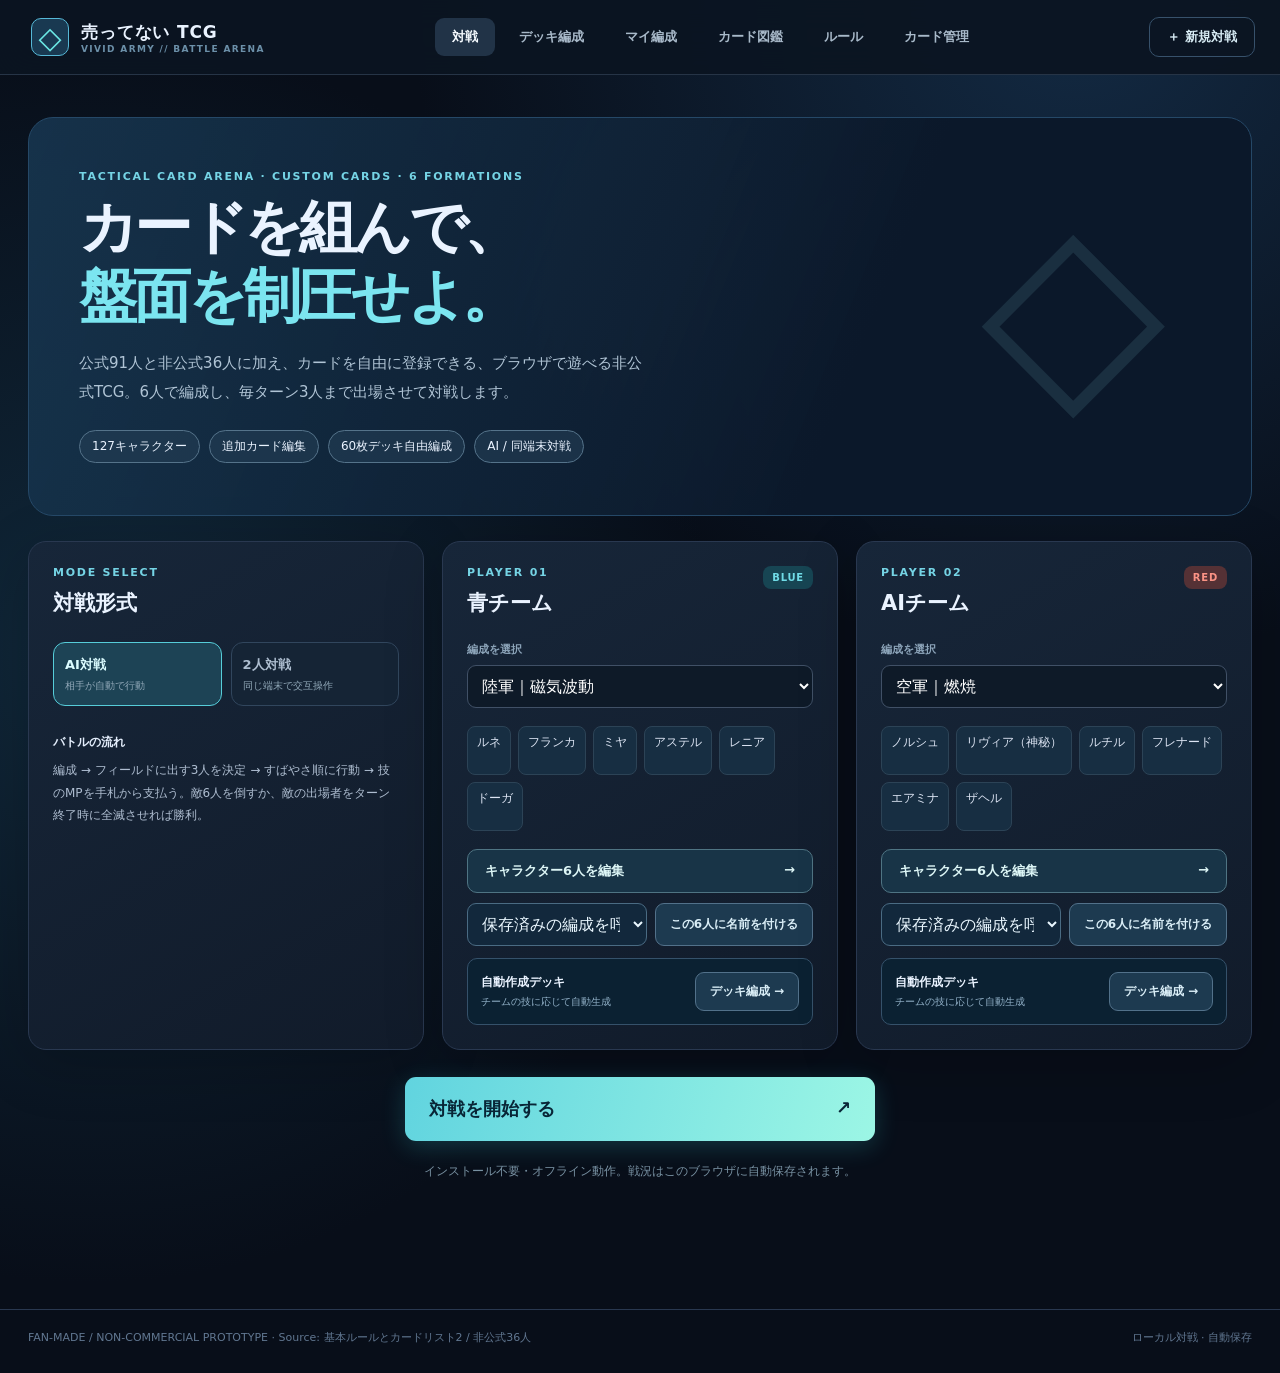
==== index.html @ 78953a60 "Add files via upload" ====
<!doctype html><html lang="ja"><head><meta charset="utf-8"><meta name="viewport" content="width=device-width, initial-scale=1, viewport-fit=cover"><meta name="theme-color" content="#080e19"><title>売ってないTCG｜公式カード新版対応・対戦アリーナ</title><meta name="description" content="公式91人と非公式36人を収録した、AI対戦・同端末2人対戦対応の非公式TCGブラウザゲーム。"><style>:root{--bg:#080e19;--panel:#121d2d;--panel2:#162338;--line:#293850;--ink:#eaf3ff;--muted:#8ea0b9;--blue:#6cdbea;--red:#fa987e;--gold:#f2d287;--shadow:0 14px 60px #0003;--rad:18px}*{box-sizing:border-box}html{font-family:"Hiragino Kaku Gothic ProN","Yu Gothic","Noto Sans JP",system-ui,sans-serif;background:var(--bg);color:var(--ink);-webkit-font-smoothing:antialiased}body{margin:0;min-height:100vh;background:radial-gradient(circle at 84% 0%,#132a43 0%,transparent 38%),radial-gradient(circle at 7% 48%,#10283a 0%,transparent 45%),var(--bg)}button,select,input{font:inherit}button{cursor:pointer}button:disabled{cursor:not-allowed;opacity:.45}a{color:inherit}.site-header{position:sticky;top:0;z-index:10;background:#0b1522ee;backdrop-filter:blur(16px);border-bottom:1px solid #263446}.head-inner{max-width:1320px;margin:auto;height:74px;padding:0 25px;display:flex;align-items:center;justify-content:space-between;gap:20px}.brand{display:flex;align-items:center;gap:12px;background:none;border:0;color:var(--ink);text-align:left}.logo-mark{display:grid;place-items:center;width:38px;height:38px;border:1px solid #56b8d7;border-radius:10px;background:#193951;font-size:30px;color:#6be8e4}.brand b{display:block;letter-spacing:.05em;font-size:17px}.brand small{display:block;color:#6c90a9;font-size:9px;letter-spacing:.15em;font-weight:700}.head-inner nav{display:flex;align-items:center;gap:7px}.head-inner nav button{border:0;color:#a8b9c9;background:transparent;padding:10px 17px;border-radius:9px;font-size:13px;font-weight:700;white-space:nowrap}.head-inner nav button.active,.head-inner nav button:hover{background:#213347;color:#f6fbff}.header-reset{background:transparent;border:1px solid #37516b;border-radius:10px;padding:10px 17px;color:#d7ebf4;font-size:13px;font-weight:700;white-space:nowrap}.main-content{max-width:1290px;margin:auto;padding:42px 28px 90px;min-height:calc(100vh - 150px)}.site-footer{max-width:1290px;padding:20px 28px 28px;margin:auto;border-top:1px solid var(--line);display:flex;justify-content:space-between;color:#617791;font-size:11px;gap:12px}.eyebrow{font-size:11px;letter-spacing:.16em;text-transform:uppercase;font-weight:900;color:#75d4e5;margin:0 0 10px}.hero-banner{padding:52px 50px;border:1px solid #254867;border-radius:25px;background:linear-gradient(112deg,#183954cf,#0b182a 67%),radial-gradient(circle at 70% 60%,#446983 0%,transparent 50%);overflow:hidden;position:relative}.hero-banner::after{content:'◇';position:absolute;right:7%;top:12%;color:#9ceef51c;font-size:240px;pointer-events:none}.hero-banner h1{font-size:clamp(32px,4.5vw,62px);letter-spacing:-.065em;line-height:1.2;margin:0 0 18px;font-weight:900}.hero-banner h1 span{color:#7be5f0}.hero-banner>p:not(.eyebrow){font-size:15px;max-width:570px;line-height:1.9;color:#b0c4d5}.banner-pills{display:flex;gap:9px;flex-wrap:wrap;margin-top:24px}.banner-pills span{font-size:12px;border:1px solid #55738a;background:#243f5599;padding:7px 12px;border-radius:99px}.setup-grid{display:grid;grid-template-columns:repeat(3,minmax(0,1fr));gap:18px;margin:25px 0}.panel{padding:24px;border:1px solid var(--line);border-radius:var(--rad);background:linear-gradient(150deg,#172639,#111b2a);box-shadow:var(--shadow)}.section-top,.boxheading,.modal-title{display:flex;align-items:start;justify-content:space-between;gap:13px}.section-top h2,.modal-title h2{font-size:21px;line-height:1.35;margin:0 0 24px}.mode-tabs{display:grid;grid-template-columns:1fr 1fr;gap:9px}.mode-tabs button{background:#152435;border:1px solid #31465d;padding:13px 11px;border-radius:12px;text-align:left;color:#aebed0}.mode-tabs button.on{border:1px solid #56cdd9;color:#dbfcff;background:#1d4355}.mode-tabs b,.mode-tabs small{display:block}.mode-tabs b{font-size:13px}.mode-tabs small{font-size:10px;color:#91a8b8;margin-top:5px;line-height:1.35}.rules-mini{font-size:12px;line-height:1.9;margin-top:25px;color:#aebdd0}.rules-mini b{color:#e3edfb}.rules-mini p{margin:5px 0 0}.side-chip{padding:6px 9px;border-radius:8px;font-size:10px;font-weight:900;letter-spacing:.08em}.side-chip.blue{background:#174553;color:#70dce7}.side-chip.red{background:#553135;color:#fb9385}.field-label{font-size:11px;font-weight:700;color:#8da5ba;display:block;margin:0 0 8px}.roster-config select{width:100%;background:#0e1a28;color:#fff;border:1px solid #405066;border-radius:9px;padding:10px}.roster-preview{display:flex;flex-wrap:wrap;gap:7px;min-height:105px;margin:18px 0}.roster-mini{font-size:12px;padding:7px 9px;border:1px solid #2c4356;border-radius:8px;background:#172e42;color:#dce4f3;cursor:pointer}.roster-mini:hover{border-color:#69d8e5}.line-btn{border:1px solid #4f7483;color:#ddf6f6;background:#183447;padding:12px 17px;border-radius:10px;display:flex;justify-content:space-between;gap:10px;width:100%;font-size:13px;font-weight:800}.line-btn:hover{background:#26516b}.start-area{display:flex;flex-direction:column;align-items:center;gap:10px;margin:27px 0}.start-area p{font-size:12px;color:#7891a2}.primary-btn{border:none;background:linear-gradient(105deg,#61d4df,#9cf6e5);color:#082536;padding:13px 23px;border-radius:11px;font-weight:900;box-shadow:0 6px 24px #37d9df33}.primary-btn:hover{filter:brightness(1.07)}.primary-btn.big{width:min(470px,100%);font-size:18px;padding:20px 24px;display:flex;justify-content:space-between}.pagehead{margin:0 0 28px}.pagehead h1{font-size:39px;margin:4px 0 10px}.pagehead h1 span{color:var(--blue)}.pagehead>p:not(.eyebrow){color:#9bb4c9;line-height:1.85}.catalog-grid{display:grid;grid-template-columns:repeat(6,minmax(0,1fr));gap:15px}.catalog-card{min-width:0;text-align:left;color:var(--ink);border:1px solid #2e4860;background:linear-gradient(140deg,#1b3248,#101c2a);border-radius:15px;padding:13px;transition:transform .15s,border-color .15s}.catalog-card:hover{border-color:#69d8e5;transform:translateY(-3px)}.catalog-top{display:flex;justify-content:space-between;gap:4px;font-size:9px;letter-spacing:.05em;color:#8daec4}.catalog-top span:last-child{color:#6de3ee}.catalog-avatar{height:80px;display:grid;place-items:center;color:#97ebee;font-size:34px;font-weight:900;background:radial-gradient(ellipse,#295b71 0%,#162b43 56%,transparent 75%)}.catalog-card>b,.catalog-card>small{display:block;white-space:nowrap;overflow:hidden;text-overflow:ellipsis}.catalog-card>b{font-size:16px;margin-bottom:4px}.catalog-card>small{font-size:10px;color:#8ab0c7;min-height:18px}.catalog-stats{display:flex;gap:4px;flex-wrap:wrap;color:#aab6cb;font-size:10px;margin-top:14px}.catalog-stats span{padding:4px;background:#23364a;border-radius:5px}.catalog-footer{border-top:1px solid #32455d;margin-top:12px;padding-top:10px;display:flex;justify-content:space-between;font-size:10px;color:#a9d8e6}.rules-grid{display:grid;grid-template-columns:repeat(2,minmax(0,1fr));gap:16px}.rules-grid article h2{font-size:16px;margin:0 0 11px}.rules-grid article p{font-size:13px;color:#aebfd0;line-height:1.9;margin:0}.battle-topbar{display:flex;justify-content:space-between;align-items:center;margin:0 0 19px}.battle-topbar h2{font-size:26px;margin:0}.turnbadge{padding:8px 14px;border:1px solid #508595;border-radius:999px;color:#b9e5ef;font-size:12px;font-weight:800}.notice{padding:15px 20px;background:#122c40;border-left:3px solid #68d8de;border-radius:8px;margin-bottom:18px;font-size:13px}.notice p{line-height:1.7;color:#a8c4d4;margin:3px 0}.selection-grid{display:grid;grid-template-columns:repeat(3,minmax(0,1fr));gap:15px}.pick-wrap{min-width:0}.pick-wrap .unit{min-height:270px}.pick-button{border:1px solid #395975;background:#152e42;color:#bedae8;width:100%;padding:13px;border-radius:0 0 12px 12px;font-weight:900;margin-top:-11px;position:relative}.pick-button.selected{background:#177587;color:white}.select-actions{display:flex;justify-content:space-between;align-items:center;margin-top:20px;background:#122338;padding:17px;border-radius:13px}.select-actions>span{font-size:14px;color:#b4cfdb}.board-area{background:radial-gradient(circle at 50% 50%,#20344c,#101a29 72%);border:1px solid #36526c;border-radius:19px;padding:19px 24px;margin-top:15px;box-shadow:inset 0 0 130px #0a19383b}.board-heading{display:flex;justify-content:space-between;align-items:center;padding:1px 0 13px;color:#97b7ca}.board-heading h3{margin:0;font-size:17px}.board-heading small{font-size:10px;letter-spacing:.1em}.board-heading>span{font-size:11px;display:flex;gap:9px;flex-wrap:wrap}.board-heading.enemy h3{color:var(--red)}.board-heading.friendly h3{color:var(--blue)}.battle-row{display:grid;grid-template-columns:repeat(3,minmax(0,1fr));gap:13px;min-height:242px}.unit{background:linear-gradient(152deg,#1b3046,#112034);border:1px solid #34506a;border-radius:13px;padding:10px 13px;position:relative;min-width:0;display:flex;flex-direction:column;align-items:center;min-height:238px;box-shadow:0 6px 22px #0002}.enemy-row .unit{background:linear-gradient(152deg,#3a2b36,#172236);border-color:#6c4650}.unit.selectable{border-color:#a5f8e9;box-shadow:0 0 0 2px #76eade44,0 0 32px #6bd7cc3c;cursor:pointer}.unit.selectable:hover{background:linear-gradient(152deg,#24576c,#142d42)}.unit.is-active{outline:2px solid #d8be7b;outline-offset:0}.unit.is-picked{border-color:#6de1e7}.unit.dead{opacity:.32}.unit-head{display:flex;justify-content:space-between;align-items:center;width:100%}.unit-no{font-size:9px;color:#779cb8;font-weight:900}.tiny-icon{background:none;color:#8aaabf;border:0;font-size:16px;font-weight:800;padding:2px}.unit-portrait{width:56px;height:56px;display:grid;place-items:center;border-radius:50%;margin:3px 0 5px;background:#25495d;border:2px solid #39708a;box-shadow:0 0 24px #5dcef622;font-size:19px;font-weight:900;color:#c0f1eb;letter-spacing:-.06em}.enemy-row .unit-portrait{background:#62404f;border-color:#8b616c;color:#f3c7b8}.unit-name{font-size:17px;letter-spacing:-.04em}.unit-role{font-size:10px;color:#88a6bc;white-space:nowrap;overflow:hidden;text-overflow:ellipsis;max-width:95%}.hp-label{width:100%;display:flex;align-items:end;justify-content:space-between;margin:9px 0 3px}.hp-label small{font-size:10px;color:#86d8bd;font-weight:700}.hp-label b{font-size:15px}.hp-label em{font-weight:400;font-size:10px;color:#7899aa;font-style:normal}.hp-track{width:100%;height:6px;border-radius:5px;background:#223a43;overflow:hidden}.hp-fill{height:100%;background:linear-gradient(90deg,#57ae99,#9beaaf);border-radius:6px}.stats{display:flex;gap:9px;justify-content:center;flex-wrap:wrap;margin:9px 0 2px}.stats span{font-size:10px;color:#8fa9bd}.stats span:first-child{display:none}.stats b{color:#d2e6f1;font-size:11px}.badges{min-height:22px;display:flex;gap:3px;flex-wrap:wrap;justify-content:center;margin-top:4px}.mini-tag{padding:3px 5px;font-size:10px;border-radius:5px;background:#2f4056;color:#d5e1ee}.mini-tag.armorLight{background:#204c61;color:#93dbf5}.mini-tag.armorHeavy{background:#4a466d;color:#c0b8f9}.mini-tag.mark{background:#215850;color:#8be5db}.mini-tag.fire{background:#704037;color:#ffc2ae}.mini-tag.poison{background:#4e4563;color:#d9c7fc}.mini-tag.sleep{background:#2b436a}.mini-tag.status{background:#5a3c48}.target-overlay,.picked-indicator{position:absolute;left:10%;right:10%;bottom:-9px;background:#62dcd2;color:#093339;padding:7px 3px;border-radius:7px;font-size:11px;font-weight:900;text-align:center;z-index:1;box-shadow:0 2px 11px #0006}.picked-indicator{background:#1c8a9e;color:white}.empty-slot{border:1px dashed #385168;border-radius:12px;display:grid;place-items:center;color:#536e82;font-size:10px;letter-spacing:.1em}.middle-strip{height:67px;display:flex;justify-content:space-between;align-items:center;color:#81b7c6;letter-spacing:.12em;font-size:10px;padding:8px 9px}.board-heading.friendly{padding:13px 0 0}.underboard{display:grid;grid-template-columns:1fr 2fr;gap:17px;margin-top:17px}.bench-box,.action-box,.hand-panel,.log-panel{background:linear-gradient(160deg,#142337,#0e1928);border:1px solid #30445a;border-radius:15px;padding:18px}.boxheading{margin:0 0 14px;align-items:center}.boxheading h3{margin:0;font-size:15px}.boxheading span{font-size:11px;color:#7698af}.bench-list{display:flex;gap:8px;flex-wrap:wrap;min-height:100px;align-content:start}.bench-list>span{padding:9px 10px;border:1px solid #39556f;border-radius:8px;background:#1b344a;font-size:12px;cursor:pointer}.bench-list>span small{display:block;color:#94bbcb;margin-top:5px}.bench-list em{color:#627e91;font-size:13px}.boxheading.grave{border-top:1px solid #345069;margin-top:14px;padding-top:11px}.action-row{display:grid;grid-template-columns:repeat(3,minmax(0,1fr));gap:10px}.attack-btn,.skill-btn{padding:15px 8px;text-align:left;min-height:74px;color:#d5e8f0;border-radius:11px;border:1px solid #496a7b;background:#213a50}.attack-btn:hover,.skill-btn:not(:disabled):hover{border-color:#87e0ee;background:#245069}.attack-btn{background:#1c655e;border-color:#3ba596}.attack-btn b,.skill-btn b{display:block;font-size:13px;line-height:1.5}.attack-btn small,.skill-btn small{display:block;font-size:10px;margin-top:6px;color:#a3bcc8;line-height:1.5}.choose-target{padding:11px 14px;background:#175366;border-radius:9px;margin-bottom:10px;font-size:12px;line-height:1.7}.choose-target button{margin-left:8px;background:#143047;border:1px solid #638fa0;border-radius:6px;color:#effcff;padding:4px 9px}.hand-panel{margin-top:17px}.hand-list{display:flex;gap:9px;overflow-x:auto;padding:5px 0 12px}.hand-card{width:123px;min-width:123px;min-height:127px;padding:12px;border:1px solid #4c637d;border-radius:12px;text-align:left;color:#eef7ff;background:#213951;display:flex;flex-direction:column;align-items:start}.hand-card span{font-size:10px;color:#a6bed4}.hand-card b{font-size:16px;margin:12px 0 9px}.hand-card small{font-size:10px;color:#b5c6d3;line-height:1.45}.hand-card.support-card{background:#453c33;border-color:#79694d}.hand-card.support-card:hover{border-color:#ffe1a1}.hand-footnote{color:#7793a5;font-size:11px;margin:10px 0 0}.log-panel{margin-top:17px}.log-list{max-height:300px;overflow:auto;scrollbar-color:#31556c transparent}.log-list p{margin:0;font-size:11px;line-height:1.9;padding:5px 3px;border-bottom:1px solid #29394b;color:#b5c5d3}.veil{position:fixed;inset:0;z-index:20;background:#050d19dd;backdrop-filter:blur(9px);display:flex;align-items:center;justify-content:center;padding:18px}.veil.high{z-index:30}.modal{width:min(560px,100%);max-height:min(90vh,900px);overflow:auto;background:#15263a;border:1px solid #548393;border-radius:18px;padding:25px;box-shadow:0 30px 100px #0009}.close-btn{font-size:28px;border:0;color:#d5eaf3;background:transparent;padding:0 5px}.modal-title h2{margin:0 0 10px}.roster-editor{width:min(900px,100%)}.muted{color:#97aebf;font-size:12px}.roster-filters{display:flex;gap:12px;margin:17px 0}.roster-filters input,.roster-filters select{width:50%;background:#0f1a27;color:#eaf3ff;border:1px solid #3a526b;border-radius:9px;padding:10px}.roster-grid{display:grid;grid-template-columns:repeat(4,minmax(0,1fr));gap:9px;max-height:50vh;overflow:auto;margin:17px 0 23px}.roster-card{position:relative;display:flex;flex-direction:column;align-items:start;text-align:left;min-width:0;padding:13px 10px;border:1px solid #39516d;border-radius:10px;background:#1b3148;color:#e6f4fa}.roster-card.checked{border-color:#6be5da;background:#215067}.roster-card b{font-size:13px;margin:7px 0 4px}.roster-card small{font-size:10px;color:#92b2c3;white-space:nowrap;overflow:hidden;text-overflow:ellipsis;max-width:95%}.roster-id{font-size:10px;color:#95b7d2}.roster-check{position:absolute;top:8px;right:9px;color:#8ce8e2;font-size:19px}.hero-detail .detail-archetype{color:#86c6d8;font-size:12px}.hero-detail>p:not(.eyebrow){font-size:13px;line-height:1.9;color:#c4d1df}.detail-stats{display:grid;grid-template-columns:repeat(4,minmax(0,1fr));gap:8px;margin:18px 0}.detail-stats span{padding:10px;background:#233b51;border-radius:9px;display:flex;flex-direction:column;text-align:center}.detail-stats small{font-size:10px;color:#94bdd1}.detail-stats b{font-size:21px}.detail-section{border-top:1px solid #39546c;padding:17px 0}.detail-section h3{font-size:14px;margin:0 0 10px;line-height:1.5}.detail-section h3 span{float:right;font-size:11px;color:#a3dde0}.detail-section p{font-size:12px;line-height:1.85;color:#bbcad9;margin:0}.defense-dialog{text-align:center}.defense-dialog p:not(.eyebrow){color:#a6bbc9}.armor-options{display:grid;grid-template-columns:1fr 1fr;gap:12px;margin-top:25px}.armor-options button{background:#203c55;border:1px solid #6593af;color:#ebf8ff;padding:17px;border-radius:12px;text-align:left}.armor-options button:nth-child(2){background:#343451;border-color:#7d7fbc}.armor-options b,.armor-options span,.armor-options small{display:block}.armor-options span{font-size:19px;margin:8px 0}.armor-options small{font-size:11px;color:#a8bed1}.handoff-modal{text-align:center;max-width:440px}.handoff-icon{font-size:60px;color:#88dfe5}.handoff-modal p:not(.eyebrow){color:#9eb8c9;line-height:1.8;font-size:13px}.victory{padding:65px 30px;text-align:center;border:1px solid #375b6c;border-radius:19px;background:radial-gradient(circle at 50% 0%,#1e5560,#112439 56%,#101c2b);margin-bottom:20px}.victory-icon{font-size:76px;color:#77eff0}.victory h1{font-size:42px;margin:5px 0}.victory>p:not(.eyebrow){color:#9dbece}.victory-actions{display:flex;justify-content:center;gap:11px;align-items:center;margin:27px 0}.victory-actions .line-btn{width:auto}.victory-grid{display:flex;justify-content:center;gap:26px;font-size:12px}.victory-grid div{display:flex;flex-direction:column;gap:6px;color:#a9c1d3}.victory-grid b{color:#e5f3fe}.no-units{display:grid;place-items:center;color:#6e8ba1;padding:25px;grid-column:1/-1}.site-header button:focus-visible,.main-content button:focus-visible{outline:3px solid #f7df8e;outline-offset:2px}@media(max-width:1050px){.setup-grid{grid-template-columns:1fr 1fr}.setup-grid>.panel:first-child{grid-column:1/-1}.catalog-grid{grid-template-columns:repeat(4,minmax(0,1fr))}.underboard{grid-template-columns:1fr 1.5fr}.main-content{padding-inline:20px}}@media(max-width:700px){.head-inner{height:65px;padding:0 12px;gap:8px}.brand{gap:7px}.logo-mark{width:29px;height:29px;font-size:21px}.brand b{font-size:12px}.brand small{font-size:7px}.head-inner nav{gap:0}.head-inner nav button{padding:8px 7px;font-size:11px}.header-reset{display:none}.main-content{padding:20px 10px 60px}.site-footer{padding-inline:12px}.hero-banner{padding:30px 23px}.hero-banner::after{right:-10%;font-size:140px}.setup-grid{grid-template-columns:1fr;gap:12px}.setup-grid>.panel:first-child{grid-column:auto}.panel{padding:19px}.catalog-grid{grid-template-columns:repeat(2,minmax(0,1fr));gap:9px}.catalog-avatar{height:65px}.rules-grid{grid-template-columns:1fr}.battle-topbar h2{font-size:18px}.turnbadge{font-size:10px}.board-area{padding:10px 6px;border-radius:13px}.battle-row{gap:5px;min-height:210px}.unit{padding:6px;min-height:205px;border-radius:9px}.unit-portrait{width:38px;height:38px;font-size:13px;margin:3px 0 5px}.unit-name{font-size:12px}.unit-role{font-size:8px;max-width:100%}.hp-label{margin-top:8px}.hp-label b{font-size:11px}.hp-label em{font-size:8px}.stats{gap:5px}.stats span{font-size:9px}.stats b{font-size:9px}.badges{gap:2px}.mini-tag{font-size:8px;padding:3px}.target-overlay{font-size:8px}.middle-strip{height:54px;font-size:8px}.board-heading h3{font-size:13px}.board-heading>span{font-size:9px}.underboard{grid-template-columns:1fr;gap:11px}.action-row{gap:5px}.attack-btn,.skill-btn{min-height:87px;padding:9px 7px}.skill-btn b,.attack-btn b{font-size:11px}.skill-btn small,.attack-btn small{font-size:9px}.hand-card{min-width:104px;width:104px;min-height:118px;padding:10px}.hand-card b{font-size:13px}.selection-grid{grid-template-columns:repeat(2,minmax(0,1fr));gap:12px}.select-actions{gap:10px}.select-actions .primary-btn{font-size:12px}.roster-grid{grid-template-columns:repeat(2,minmax(0,1fr))}.roster-filters{flex-direction:column}.roster-filters input,.roster-filters select{width:100%}.modal{padding:20px}.victory h1{font-size:28px}.victory-actions{flex-direction:column}.victory-actions .line-btn{width:100%}}

.pass-line{display:flex;justify-content:flex-end;margin-top:12px}.pass-line button{border:1px solid #364c60;border-radius:7px;background:#132638;color:#a5bcca;padding:8px 12px;font-size:11px}.pass-line button:hover{background:#284157;color:#e6f5fb}
/* Card manager */
.manager-tabs{display:flex;gap:9px;flex-wrap:wrap;margin:0 0 18px}.manager-tabs button{border:1px solid #35526b;color:#b2c9d8;background:#17283b;padding:12px 17px;border-radius:10px;font-size:13px;font-weight:800}.manager-tabs button.on{border-color:#5ed7db;background:#184b5e;color:#e8fdfb}.manager-tools,.manager-actions{display:flex;align-items:center;gap:10px;flex-wrap:wrap;margin:16px 0}.manager-tools>input{flex:1;min-width:180px}.manager-list{display:grid;gap:9px}.manager-entry{display:flex;justify-content:space-between;align-items:center;gap:12px;border:1px solid #2d4860;border-radius:11px;padding:13px 15px;background:#112235}.manager-entry>div:first-child{display:flex;flex-direction:column;gap:5px}.manager-entry b{font-size:16px}.manager-entry small{color:#83b3ca}.manager-entry span{font-size:11px;color:#98b3c7}.manager-entry em{color:#e3ce9b;font-style:normal}.manager-entry-actions{display:flex;gap:9px}.manager-entry-actions button,.small-outline,.file-button{background:#1d3a50;color:#d9edf6;border:1px solid #52718a;border-radius:9px;padding:10px 14px;font-size:12px;font-weight:700;cursor:pointer}.manager-entry-actions .danger-button{border-color:#704950;color:#f3acaf;background:#462a33}.manager-warning{border-left:3px solid #d5af65;padding:14px 16px;font-size:12px;line-height:1.75;color:#e3d3ad;background:#463b2c56;border-radius:7px}.import-summary{margin:20px 0 31px;display:flex;gap:12px;flex-wrap:wrap;align-items:center;padding:21px;border-radius:12px;background:#172e42;border:1px solid #3e6880}.import-summary strong{font-size:21px}.import-summary span{font-size:12px;color:#a9bed3;flex:1;min-width:155px}.import-summary button{white-space:nowrap}.manager-tools input,.manage-form input,.manage-form textarea,.manage-form select,.paste-area,.manual-modal input,.manual-modal select{display:block;width:100%;background:#0a1c2e;border:1px solid #426079;color:#f0f8ff;padding:11px 12px;border-radius:9px;outline-offset:1px}.manage-form label,.manual-modal label{display:block;font-size:12px;color:#b3cadd;font-weight:700;line-height:1.55;margin:12px 0}.manage-form label input,.manage-form label select,.manage-form label textarea,.manual-modal label input,.manual-modal label select{margin-top:7px;font-size:14px}.manage-cols{display:grid;grid-template-columns:repeat(2,minmax(0,1fr));gap:16px}.stat-edit-grid{display:grid;grid-template-columns:repeat(4,minmax(0,1fr));gap:13px;margin:12px 0}.manage-form .boxheading{margin-top:16px}.manage-form .boxheading h2{margin:0;font-size:21px}.manage-form .boxheading h3{margin:0}.skill-edit{padding:17px;margin:14px 0;border-radius:11px;background:#10273c;border:1px solid #395873}.skill-edit .boxheading{margin:0 0 5px}.skill-edit .boxheading strong{font-size:14px}.skill-edit textarea{resize:vertical}.special-checks{display:flex;gap:6px;flex-wrap:wrap;margin-top:7px}.special-checks .special-check{font-size:11px;display:flex;align-items:center;gap:4px;border-radius:7px;padding:5px 7px;margin:0;background:#18374e;border:1px solid #39566b}.special-check input{width:auto;margin:0}.paste-area{font-size:13px;line-height:1.7;min-height:200px;resize:vertical}.file-button input{display:none}.manual-modal{width:min(720px,100%)}.manual-desc{background:#122f44;border:1px solid #41657a;border-radius:10px;padding:14px;font-size:13px;line-height:1.8;white-space:pre-wrap}.manual-action-grid{display:grid;grid-template-columns:repeat(4,minmax(0,1fr));gap:8px;margin:16px 0}.manual-action-grid button{padding:10px 6px}.manual-finish{width:100%}
@media(max-width:700px){.manager-tabs{gap:4px}.manager-tabs button{font-size:11px;padding:9px 8px}.manage-cols{grid-template-columns:1fr;gap:0}.stat-edit-grid{grid-template-columns:repeat(2,minmax(0,1fr))}.manager-entry{align-items:start;flex-direction:column}.manager-entry-actions{align-self:end}.manual-action-grid{grid-template-columns:repeat(3,minmax(0,1fr))}.head-inner nav button{font-size:10px;padding:7px 4px}.import-summary{flex-direction:column;align-items:stretch}}

/* 対戦中の新規対戦: デスクトップ・モバイル共通の固定操作エリア */
.new-battle-toolbar{position:sticky;top:74px;z-index:9;display:flex;align-items:center;justify-content:space-between;gap:12px;margin:-18px 0 22px;padding:11px 16px;border:1px solid #345b70;border-radius:12px;background:#132a3cf5;backdrop-filter:blur(14px);box-shadow:0 7px 25px #0005}
.new-battle-toolbar>span{color:#abc8d9;font-size:12px;font-weight:800;white-space:nowrap}
.new-battle-action{border:1px solid #5da9b6;border-radius:9px;background:#19475a;color:#e1fafe;font-weight:900;font-size:13px;padding:10px 16px;white-space:nowrap;min-height:42px}
.new-battle-action:hover{background:#286479;border-color:#93e0e7}
.new-battle-action:focus-visible{outline:3px solid #f7df8e;outline-offset:2px}
@media(max-width:700px){.new-battle-toolbar{top:65px;margin:-7px 0 17px;padding:8px 11px;border-radius:9px}.new-battle-toolbar>span{font-size:11px}.new-battle-action{font-size:12px;padding:9px 13px;min-height:40px}}

/* 60枚デッキビルダー */
.deck-toolbar{display:flex;justify-content:space-between;align-items:center;gap:16px;margin-bottom:16px;padding:17px 19px}
.deck-side-switch{display:flex;flex-wrap:wrap;gap:8px}
.deck-side-switch button{background:#14283e;border:1px solid #476075;color:#adc5d8;border-radius:10px;padding:12px 18px;min-width:135px;text-align:left;font-size:13px;font-weight:850;cursor:pointer}
.deck-side-switch button small{font-size:10px;display:block;margin-top:4px;color:#94aec2}
.deck-side-switch button.active{background:#19495a;border-color:#79dce0;color:#e9ffff}
.deck-head-actions,.deck-transfer-actions{display:flex;gap:9px;flex-wrap:wrap}
.deck-summary{display:grid;grid-template-columns:minmax(220px,1.4fr) repeat(3,minmax(130px,1fr));gap:12px;margin-bottom:12px}
.deck-summary>div{background:#14273c;border:1px solid #31485e;border-radius:14px;padding:19px 17px}
.deck-number span,.deck-summary-stat small{font-size:11px;color:#a5c1d2;display:block;margin-bottom:8px;font-weight:800}
.deck-number strong{font-size:39px;font-weight:950;letter-spacing:-1px}
.deck-number strong em{font-size:13px;letter-spacing:0;color:#9db3c5;font-style:normal;font-weight:700}
.deck-number.okay strong,.deck-valid strong{color:#75e7c5}
.deck-number.too-many strong,.deck-invalid strong{color:#ffada1}
.deck-progress{height:5px;background:#2c4257;border-radius:4px;margin-top:10px;overflow:hidden}
.deck-progress i{height:100%;display:block;background:#71d9c1;transition:width .14s}
.deck-number.too-many .deck-progress i{background:#f28c84}
.deck-summary-stat{display:flex;flex-direction:column;justify-content:center;gap:3px}
.deck-summary-stat b{font-size:24px}
.deck-summary-stat span{font-size:10px;color:#91a8bc}
.deck-valid,.deck-invalid,.deck-warning{padding:13px 16px;margin-bottom:12px;border-radius:10px;font-size:12px;line-height:1.7}
.deck-valid{border:1px solid #356956;color:#b9e6d5;background:#14382f}
.deck-invalid{border:1px solid #774b4c;color:#f9c2c0;background:#45292e}
.deck-warning{border:1px solid #745c37;color:#ebd2a6;background:#3f3628}
.deck-layout{display:grid;grid-template-columns:1fr 1fr;gap:15px;align-items:start}
.deck-main{display:grid;gap:15px}
.deck-section{padding:20px}
.deck-section .section-top{margin-bottom:15px}
.deck-section .section-top small{font-size:11px;color:#a4c0cf}
.deck-list{display:grid;gap:7px}
.deck-item{display:flex;align-items:center;justify-content:space-between;gap:10px;padding:11px 10px 11px 13px;background:#12283e;border:1px solid #304a64;border-radius:9px}
.deck-item-label{min-width:0;flex:1}
.deck-item-label b{font-size:13px;display:block;color:#e6f4ff}
.deck-item-label small{display:block;font-size:10px;line-height:1.45;color:#91b1c8;margin-top:4px}
.deck-qty{display:flex;align-items:center;gap:4px;flex-shrink:0}
.deck-qty button{height:33px;width:34px;border:1px solid #51758a;border-radius:7px;background:#1c3b53;color:#e4faff;font-size:20px;line-height:1;cursor:pointer}
.deck-qty button:disabled{opacity:.35;cursor:not-allowed}
.deck-qty input{font-size:14px;appearance:textfield;text-align:center;width:50px;height:33px;background:#0b1a2b;border:1px solid #456179;color:#f2faff;border-radius:7px}
.deck-qty input::-webkit-inner-spin-button,.deck-qty input::-webkit-outer-spin-button{-webkit-appearance:none;margin:0}
.deck-save-panel{display:flex;align-items:center;gap:35px;justify-content:space-between;margin-top:16px}
.deck-save-info{max-width:620px}
.deck-save-info h2{font-size:18px;margin:0 0 9px}
.deck-save-info p,.deck-transfer p{font-size:12px;color:#aec1d1;line-height:1.8}
.deck-save-actions{min-width:220px;display:flex;flex-direction:column;gap:8px}
.deck-save-actions button{width:100%}
.deck-transfer{margin-top:14px}
.deck-transfer h2{font-size:17px;margin:0 0 10px}
.setup-deck-summary{display:flex;justify-content:space-between;gap:8px;align-items:center;margin-top:12px;padding:13px;border:1px solid #35516a;border-radius:10px;background:#0b2132}
.setup-deck-summary div{display:flex;flex-direction:column;gap:4px}
.setup-deck-summary strong{font-size:12px}
.setup-deck-summary small{font-size:10px;color:#93b2c9}
.setup-deck-summary button{white-space:nowrap}
@media(max-width:990px){.deck-summary{grid-template-columns:repeat(2,minmax(0,1fr))}.deck-layout{grid-template-columns:1fr}}
@media(max-width:700px){.head-inner{gap:5px;min-width:0}.head-inner nav{overflow-x:auto;scrollbar-width:none;max-width:calc(100vw - 110px);justify-content:flex-start}.head-inner nav::-webkit-scrollbar{display:none}.head-inner nav button{flex-shrink:0;padding:8px 7px!important;font-size:10px}.head-inner .brand{flex-shrink:0}.head-inner .brand small{display:none}.deck-summary{gap:8px}.deck-summary>div{padding:12px}.deck-number strong{font-size:30px}.deck-summary-stat b{font-size:19px}.deck-toolbar{padding:12px;align-items:stretch;flex-direction:column}.deck-side-switch button{min-width:unset;flex:1;padding:9px 10px}.deck-save-panel{flex-direction:column;align-items:stretch;gap:12px}.deck-save-actions{min-width:unset}.deck-section{padding:14px}.deck-item{padding:9px}.deck-qty button{height:37px;width:35px}.deck-qty input{height:37px;width:45px}.setup-deck-summary{flex-direction:column;align-items:stretch}.setup-deck-summary button{width:100%}}
/* 名前を付けて保存する自由編成 */
.setup-preset-tools{display:flex;align-items:stretch;gap:8px;flex-wrap:wrap;margin-top:10px}
.setup-preset-tools select{flex:1;min-width:170px;background:#12283c;border:1px solid #4a6b83;color:#eaf7ff;border-radius:9px;padding:10px}
.setup-preset-tools .small-outline{flex-shrink:0}
.preset-workspace,.preset-library,.preset-cloud{margin-bottom:17px}
.preset-workspace .section-top,.preset-library .section-top,.preset-cloud .section-top{margin-bottom:15px}
.preset-sides{display:flex;gap:9px;margin:0 0 13px}
.preset-sides button{border:1px solid #4b687c;border-radius:9px;background:#192d42;color:#a9c8d9;padding:11px 16px;font-weight:800}
.preset-sides button.active{background:#1b5362;border-color:#79dedc;color:#eeffff}
.preset-current-roster{display:flex;flex-wrap:wrap;gap:8px;margin-bottom:11px}
.preset-current-roster .roster-mini{border:1px solid #4a6981;border-radius:9px;padding:9px 12px;background:#132d43;color:#dcf3ff;cursor:pointer}
.preset-save-form{display:grid;grid-template-columns:1fr;gap:12px;max-width:700px;margin:18px 0}
.preset-save-form label,.cloud-form label,.cloud-token-label{display:flex;flex-direction:column;gap:7px;font-weight:750;font-size:12px;color:#b9cddb}
.preset-save-form input[type=text],.cloud-form input,.cloud-token-label input{width:100%;border:1px solid #496b80;border-radius:9px;background:#0d2436;color:#f4fbff;padding:12px;font:inherit;font-size:14px}
.preset-save-form .preset-checkbox{display:flex;flex-direction:row;gap:9px;align-items:center;font-weight:650}
.preset-checkbox input{accent-color:#64d8db;width:18px;height:18px}
.preset-actions{display:flex;gap:9px;flex-wrap:wrap;align-items:center;margin-top:13px}
.preset-actions>.primary-btn{padding:11px 18px}
.preset-library .section-top>span,.cloud-mark{color:#a4c6d7;font-size:12px;font-weight:800}
.preset-grid{display:grid;grid-template-columns:repeat(2,minmax(0,1fr));gap:13px}
.preset-card{padding:20px;border:1px solid #344f68;border-radius:13px;background:#0f2337;min-width:0}
.preset-card-top{display:flex;justify-content:space-between;gap:9px;font-size:10px;color:#89b1c8;letter-spacing:.06em}
.preset-card h3{font-size:19px;margin:11px 0 8px;overflow-wrap:anywhere}
.preset-card p{line-height:1.8;font-size:12px;color:#c0d3e2;min-height:43px;overflow-wrap:anywhere}
.preset-card-sub{font-size:11px;color:#87baba;margin:10px 0 16px}
.preset-buttons{display:flex;gap:7px;flex-wrap:wrap}
.preset-buttons .small-outline{padding:9px 11px}
.preset-buttons .danger-button{color:#ffb9bc;background:#522c34;border-color:#835358}
.empty-preset{color:#a2bfd1;background:#0b2034;border:1px dashed #55758b;border-radius:12px;padding:24px;line-height:1.8;font-size:13px}
.preset-cloud>p{font-size:13px;color:#b5ccda;line-height:1.8}
.cloud-form{display:grid;grid-template-columns:repeat(2,minmax(0,1fr));gap:12px;margin:18px 0}
.cloud-token-label{max-width:600px}
.cloud-note{margin-top:15px;font-size:12px!important;color:#99b8ca!important;line-height:1.9!important}
@media(max-width:760px){.preset-grid,.cloud-form{grid-template-columns:1fr}.preset-workspace,.preset-library,.preset-cloud{padding:16px}.setup-preset-tools{flex-direction:column}.setup-preset-tools .small-outline{width:100%}.preset-card{padding:16px}.preset-actions button,.preset-actions .file-button{flex-grow:1;text-align:center}}

/* 手動発動できるとくせい */
.trait-activation-row{display:flex;flex-wrap:wrap;align-items:center;gap:.55rem;margin:0 0 1rem;padding:.8rem 1rem;border:1px solid var(--line, #334155);border-radius:14px;background:rgba(15,23,42,.45)}
.trait-activation-row>b{flex-basis:100%;font-size:.82rem;color:var(--muted, #94a3b8)}
</style></head><body><div id="app"></div><script>let CARD_DATA=[
  {
    "id": 1000,
    "name": "ルネ",
    "origin": "ビビッドアーミー参考（非公式）",
    "faction": "陸軍",
    "archetype": "磁気波動",
    "desc": "陸軍の守備を担う工兵。装甲と導電兵装を同時に指揮する。",
    "hp": 180,
    "attack": 50,
    "defense": 70,
    "speed": 40,
    "role": "開幕の防御",
    "traitName": "制御装甲",
    "trait": "初めてフィールドに出たとき、フィールド上の味方全員が次に受ける敵の攻撃のダメージをそれぞれ-20する（バトル中1回）。",
    "skills": [
      {
        "name": "帯電弾",
        "cost": 2,
        "special": [],
        "desc": "敵1人に60ダメージ。その敵に磁気波動を1枚付与する。"
      },
      {
        "name": "防衛プロトコル",
        "cost": 3,
        "special": [],
        "desc": "フィールド上の味方全員のぼうぎょを次のターン終了時まで+10する。"
      }
    ]
  },
  {
    "id": 1001,
    "name": "フランカ",
    "origin": "ビビッドアーミー参考（非公式）",
    "faction": "陸軍",
    "archetype": "磁気波動",
    "desc": "電磁エネルギーを瞬間的に解放する突撃手。",
    "hp": 150,
    "attack": 70,
    "defense": 40,
    "speed": 70,
    "role": "起爆・単体火力",
    "traitName": "放電の衝動",
    "trait": "このキャラクターが磁気波動の付いた敵を攻撃するとき、その攻撃のダメージ+10。",
    "skills": [
      {
        "name": "ショートサーキット",
        "cost": 2,
        "special": [],
        "desc": "敵1人に70ダメージ。磁気波動が付いていれば、そのうち1枚を直ちに起爆する。"
      },
      {
        "name": "スパークエンド",
        "cost": 4,
        "special": [],
        "desc": "敵1人に90ダメージ。その敵の磁気波動をすべて起爆する。"
      }
    ]
  },
  {
    "id": 1002,
    "name": "ミヤ",
    "origin": "ビビッドアーミー参考（非公式）",
    "faction": "陸軍",
    "archetype": "磁気波動",
    "desc": "軽快な動きで敵を発見し、味方の攻撃を電磁連携につなげる。",
    "hp": 150,
    "attack": 50,
    "defense": 50,
    "speed": 80,
    "role": "磁気波動の供給",
    "traitName": "電磁コンタクト",
    "trait": "このキャラクターがフィールドにいる間、味方が通常攻撃を命中させたとき、1ターンに1回だけ50%で攻撃対象に磁気波動を1枚付与する。",
    "skills": [
      {
        "name": "バズパルス",
        "cost": 2,
        "special": [],
        "desc": "敵1人に50ダメージを与え、磁気波動を1枚付与する。"
      },
      {
        "name": "シグナルブースト",
        "cost": 3,
        "special": [],
        "desc": "フィールド上の敵を2人まで選び、それぞれに磁気波動を1枚付与する。"
      }
    ]
  },
  {
    "id": 1003,
    "name": "アステル",
    "origin": "創作キャラクター（非公式）",
    "faction": "陸軍",
    "archetype": "磁気波動",
    "desc": "戦場の電磁反応を記録する測定員。小さな変化も見逃さない。",
    "hp": 160,
    "attack": 40,
    "defense": 50,
    "speed": 60,
    "role": "新規：リソース確保",
    "traitName": "補給電算",
    "trait": "初めてフィールドに出たとき、自分の山札からMPカードを1枚選んで手札に加え、山札をシャッフルする（バトル中1回）。",
    "skills": [
      {
        "name": "観測波",
        "cost": 1,
        "special": [],
        "desc": "敵1人に磁気波動を1枚付与する。"
      },
      {
        "name": "断層解析",
        "cost": 3,
        "special": [],
        "desc": "磁気波動を持つ敵1人に確定40ダメージ。対象が持つ磁気波動は解除しない。"
      }
    ]
  },
  {
    "id": 1004,
    "name": "レニア",
    "origin": "創作キャラクター（非公式）",
    "faction": "陸軍",
    "archetype": "磁気波動",
    "desc": "高速の電磁滑走装置を使う斥候。相手の行動に先回りする。",
    "hp": 140,
    "attack": 70,
    "defense": 30,
    "speed": 90,
    "role": "新規：高速妨害",
    "traitName": "誘導電路",
    "trait": "フィールド上の敵に磁気波動が1枚以上付いている間、このキャラクターのすばやさ+10。",
    "skills": [
      {
        "name": "先行スパーク",
        "cost": 2,
        "special": [],
        "desc": "確定先手を取り、敵1人に60ダメージ。対象に磁気波動を1枚付与する。"
      },
      {
        "name": "回路遮断",
        "cost": 3,
        "special": [],
        "desc": "磁気波動を持つ敵1人に50ダメージを与え、その敵は次の行動順で持ち技を使用できない。"
      }
    ]
  },
  {
    "id": 1005,
    "name": "ドーガ",
    "origin": "創作キャラクター（非公式）",
    "faction": "陸軍",
    "archetype": "磁気波動",
    "desc": "電磁障壁を背負う守備兵。味方の退路を守り続ける。",
    "hp": 200,
    "attack": 40,
    "defense": 70,
    "speed": 30,
    "role": "新規：攻撃誘導・壁役",
    "traitName": "磁気吸引",
    "trait": "このキャラクターがフィールドにいる間、磁気波動の付いた敵による味方への単体攻撃を、1ターンに1回だけ30%でこのキャラクターに変更する。",
    "skills": [
      {
        "name": "磁束シェルター",
        "cost": 2,
        "special": [],
        "desc": "味方1人が次に受ける敵の攻撃のダメージを-30する。"
      },
      {
        "name": "圧縮衝撃",
        "cost": 4,
        "special": [],
        "desc": "敵1人に80ダメージ。対象に磁気波動があれば追加で確定20ダメージ。"
      }
    ]
  },
  {
    "id": 1006,
    "name": "ミーチェ",
    "origin": "ビビッドアーミー参考（非公式）",
    "faction": "陸軍",
    "archetype": "反撃",
    "desc": "部隊の損耗を抑え、反撃のための隊列を維持する指揮官。",
    "hp": 180,
    "attack": 50,
    "defense": 70,
    "speed": 50,
    "role": "耐久・迎撃",
    "traitName": "持久号令",
    "trait": "このキャラクターがフィールドにいる間、味方が敵の攻撃を受けた後、その味方のぼうぎょを次のターン終了時まで+10する（各味方につき1ターン1回）。",
    "skills": [
      {
        "name": "防衛合図",
        "cost": 2,
        "special": [],
        "desc": "味方1人が次に受ける敵の攻撃のダメージを-30する。"
      },
      {
        "name": "反転射撃",
        "cost": 3,
        "special": [],
        "desc": "敵1人に70ダメージ。直前の敵の行動で味方が攻撃されていれば、追加で確定20ダメージ。"
      }
    ]
  },
  {
    "id": 1007,
    "name": "立華つむぎ",
    "origin": "ビビッドアーミー参考（非公式）",
    "faction": "陸軍",
    "archetype": "反撃",
    "desc": "仲間を守る決意で剣を振るう、俊敏な前衛。",
    "hp": 140,
    "attack": 80,
    "defense": 40,
    "speed": 70,
    "role": "反撃の起点",
    "traitName": "応報の刃",
    "trait": "このキャラクターがフィールドにいる間、味方が敵の攻撃でHPを減らされたとき、1ターンに1回だけ攻撃した敵に確定20ダメージを与える。",
    "skills": [
      {
        "name": "返し太刀",
        "cost": 2,
        "special": [],
        "desc": "敵1人に70ダメージ。対象がこのターン味方を攻撃していれば追加で確定20ダメージ。"
      },
      {
        "name": "剣陣一閃",
        "cost": 3,
        "special": [],
        "desc": "敵1人に90ダメージ。対象のHPが最大値の半分以下ならダメージ+20。"
      }
    ]
  },
  {
    "id": 1008,
    "name": "メル",
    "origin": "ビビッドアーミー参考（非公式）",
    "faction": "陸軍",
    "archetype": "反撃",
    "desc": "味方の隙を見逃さず、反撃の後に追撃を重ねる射手。",
    "hp": 160,
    "attack": 60,
    "defense": 50,
    "speed": 70,
    "role": "傷ついた敵の追撃",
    "traitName": "仕返しの照準",
    "trait": "味方が反撃効果で敵に確定ダメージを与えたとき、1ターンに1回だけその敵に確定10ダメージを与える（この効果は反撃として扱わない）。",
    "skills": [
      {
        "name": "追いすがる弾",
        "cost": 2,
        "special": [],
        "desc": "フィールド上で残りHPが最も少ない敵1人に70ダメージ。"
      },
      {
        "name": "初動援護",
        "cost": 2,
        "special": [],
        "desc": "味方1人が次に受ける敵の攻撃のダメージを-20する。その味方の次の攻撃ダメージ+10。"
      }
    ]
  },
  {
    "id": 1009,
    "name": "バスティア",
    "origin": "創作キャラクター（非公式）",
    "faction": "陸軍",
    "archetype": "反撃",
    "desc": "巨大な防護盾を構える歩兵。危険な攻撃ほど自ら受ける。",
    "hp": 200,
    "attack": 40,
    "defense": 80,
    "speed": 30,
    "role": "新規：被弾集約",
    "traitName": "護衛配置",
    "trait": "このキャラクターがフィールドにいる間、敵による味方への単体攻撃を1ターンに1回だけ50%で自分へ変更する。",
    "skills": [
      {
        "name": "重盾の構え",
        "cost": 2,
        "special": [],
        "desc": "このターンの終了時まで自分のぼうぎょを+20する。"
      },
      {
        "name": "盾返し",
        "cost": 3,
        "special": [],
        "desc": "敵1人に60ダメージ。このターン自身が攻撃を受けていれば追加で確定30ダメージ。"
      }
    ]
  },
  {
    "id": 1010,
    "name": "リーゼナ",
    "origin": "創作キャラクター（非公式）",
    "faction": "陸軍",
    "archetype": "反撃",
    "desc": "防衛線を巡る救護員。反撃の準備を整えることを得意とする。",
    "hp": 170,
    "attack": 40,
    "defense": 60,
    "speed": 60,
    "role": "新規：治療と反撃支援",
    "traitName": "救急走路",
    "trait": "このキャラクターがフィールドにいる間、味方が敵の攻撃を受けたとき、1ターンに1回だけその味方のHPを10回復する。",
    "skills": [
      {
        "name": "緊急処置",
        "cost": 2,
        "special": [],
        "desc": "味方1人のHPを30回復。その味方がこのターン攻撃されていれば追加で10回復。"
      },
      {
        "name": "反撃の準備",
        "cost": 2,
        "special": [],
        "desc": "味方1人を選ぶ。次にその味方が敵の攻撃を受けたとき、攻撃した敵に確定20ダメージを与える（1回限り）。"
      }
    ]
  },
  {
    "id": 1011,
    "name": "グレンダル",
    "origin": "創作キャラクター（非公式）",
    "faction": "陸軍",
    "archetype": "反撃",
    "desc": "敵の攻撃パターンを読み、決着の一撃を狙う戦士。",
    "hp": 150,
    "attack": 80,
    "defense": 40,
    "speed": 60,
    "role": "新規：フィニッシャー",
    "traitName": "決着の号角",
    "trait": "このキャラクターがフィールドにいる間、そのターンに味方が反撃でダメージを与えていれば、自身の攻撃ダメージ+10。",
    "skills": [
      {
        "name": "決着の槍",
        "cost": 3,
        "special": [],
        "desc": "敵1人に90ダメージ。対象がこのターン反撃ダメージを受けていれば追加で確定20ダメージ。"
      },
      {
        "name": "戦線突破",
        "cost": 4,
        "special": [],
        "desc": "敵1人に100ダメージ。攻撃後、自身のHPを10回復する。"
      }
    ]
  },
  {
    "id": 1012,
    "name": "アイリス",
    "origin": "ビビッドアーミー参考（非公式）",
    "faction": "海軍",
    "archetype": "大盾・拡散",
    "desc": "海上防衛の指揮官。機動防壁と重防壁を使い分け、味方に最適な装甲を配備する。",
    "hp": 180,
    "attack": 40,
    "defense": 70,
    "speed": 50,
    "role": "軽甲・重甲の統合配備",
    "traitName": "二層防衛",
    "trait": "バトル開始時、このキャラクターがベンチにいても発動する。編成した味方6人全員（このキャラクターを含み、フィールド・ベンチの両方が対象）に、軽甲1枚と重甲1枚をそれぞれ付与する（バトル中1回）。",
    "skills": [
      {
        "name": "軽甲配備",
        "cost": 2,
        "special": [],
        "desc": "味方1人に軽甲を1枚付与する。さらにその味方のぼうぎょを次のターン終了時まで+10する。"
      },
      {
        "name": "重甲配備",
        "cost": 3,
        "special": [],
        "desc": "味方1人に重甲を1枚付与する。"
      }
    ]
  },
  {
    "id": 1013,
    "name": "マリナ",
    "origin": "ビビッドアーミー参考（非公式）",
    "faction": "海軍",
    "archetype": "大盾・拡散",
    "desc": "海軍の主砲を預かる士官。損傷した装甲を次の砲撃に活かす。",
    "hp": 180,
    "attack": 70,
    "defense": 60,
    "speed": 50,
    "role": "装甲を利用した集中砲撃",
    "traitName": "装甲反照",
    "trait": "このキャラクターがフィールドにいる間、味方の軽甲が敵の攻撃で消費されたとき、1ターンに1回だけ味方1人の次の攻撃ダメージ+10。重甲が消費された場合は代わりに+20（1ターン合計1回まで）。",
    "skills": [
      {
        "name": "集束砲",
        "cost": 3,
        "special": [],
        "desc": "敵1人に80ダメージ。自分に重甲があれば確定20ダメージ、重甲がなく軽甲があれば確定10ダメージを追加する。装甲は消費しない。"
      },
      {
        "name": "軽甲再編",
        "cost": 2,
        "special": [],
        "desc": "味方1人に軽甲を1枚付与する。さらに自分の山札からカードを1枚引く。"
      }
    ]
  },
  {
    "id": 1014,
    "name": "ピスカ",
    "origin": "ビビッドアーミー参考（非公式）",
    "faction": "海軍",
    "archetype": "大盾・拡散",
    "desc": "軽快な遊撃艇から拡散弾を放つ砲撃手。軽甲を使って機動力を守る。",
    "hp": 150,
    "attack": 70,
    "defense": 40,
    "speed": 80,
    "role": "軽甲連動の拡散攻撃",
    "traitName": "機動射角",
    "trait": "このキャラクターが軽甲を持ってフィールドにいる間、自身の通常攻撃が命中したとき、1ターンに1回だけ攻撃対象の隣にいる敵1人に確定15ダメージを与える。",
    "skills": [
      {
        "name": "スプレッドウェーブ",
        "cost": 2,
        "special": [],
        "desc": "敵1人に60ダメージ。その敵の両隣の敵それぞれに確定15ダメージを与える。"
      },
      {
        "name": "泡沫軽甲",
        "cost": 2,
        "special": [],
        "desc": "味方1人に軽甲を1枚付与し、その味方のHPを10回復する。"
      }
    ]
  },
  {
    "id": 1015,
    "name": "セフィネ",
    "origin": "創作キャラクター（非公式）",
    "faction": "海軍",
    "archetype": "大盾・拡散",
    "desc": "艦隊の整備技師。軽量装甲と重量装甲を別々に交換できる。",
    "hp": 170,
    "attack": 40,
    "defense": 60,
    "speed": 70,
    "role": "二種装甲の継続供給",
    "traitName": "緊急補修",
    "trait": "このキャラクターがフィールドにいる間、味方の軽甲または重甲が敵の攻撃で消費されたとき、1ターンに1回だけその味方のHPを10回復する。消費されたものが重甲なら20回復する。",
    "skills": [
      {
        "name": "快速装着",
        "cost": 2,
        "special": [],
        "desc": "味方1人に軽甲を1枚付与する。さらに自分の山札からカードを1枚引く。"
      },
      {
        "name": "重甲修繕",
        "cost": 3,
        "special": [],
        "desc": "味方1人に重甲を1枚付与し、その味方のHPを10回復する。"
      }
    ]
  },
  {
    "id": 1016,
    "name": "トルド",
    "origin": "創作キャラクター（非公式）",
    "faction": "海軍",
    "archetype": "大盾・拡散",
    "desc": "重甲を積層した大盾兵。味方への砲撃を引き受け、接近戦で押し返す。",
    "hp": 210,
    "attack": 40,
    "defense": 80,
    "speed": 30,
    "role": "重甲壁役・攻撃誘導",
    "traitName": "重甲前衛",
    "trait": "このキャラクターがフィールドにいて重甲を保持している間、敵が味方へ行う単体攻撃の対象を、1ターンに1回だけ30%の確率で自身に変更する。",
    "skills": [
      {
        "name": "防衝重甲",
        "cost": 3,
        "special": [],
        "desc": "自分に重甲を1枚付与し、自分のHPを10回復する。"
      },
      {
        "name": "盾の一撃",
        "cost": 3,
        "special": [],
        "desc": "敵1人に70ダメージ。攻撃後に自分が重甲を持つなら、その重甲を任意で取り除いて確定20ダメージを追加してもよい。これは「敵の攻撃による装甲消費」として扱わない。"
      }
    ]
  },
  {
    "id": 1017,
    "name": "ナフィア",
    "origin": "創作キャラクター（非公式）",
    "faction": "海軍",
    "archetype": "大盾・拡散",
    "desc": "水流と敵の隊列を読み切る測量士。軽甲をまとい拡散弾を導く。",
    "hp": 140,
    "attack": 60,
    "defense": 40,
    "speed": 90,
    "role": "軽甲機動・配置操作",
    "traitName": "軽甲測角",
    "trait": "このキャラクターが軽甲を保持している間、自分の技による「対象の両隣の敵へのダメージ」を、それぞれ+10する。",
    "skills": [
      {
        "name": "クロスウェーブ",
        "cost": 3,
        "special": [],
        "desc": "敵1人に50ダメージ。対象の両隣の敵それぞれに確定20ダメージを与える。"
      },
      {
        "name": "潮目変更",
        "cost": 2,
        "special": [],
        "desc": "敵が2人以上フィールドにいるなら、そのうち2人の位置を入れ替えてもよい（ベンチとの入れ替えはできない）。その後、自分に軽甲を1枚付与する。"
      }
    ]
  },
  {
    "id": 1018,
    "name": "マゼリア",
    "origin": "ビビッドアーミー参考（非公式）",
    "faction": "海軍",
    "archetype": "状態異常",
    "desc": "敵を弱らせながら、海軍の戦線を長く維持する提督。",
    "hp": 180,
    "attack": 50,
    "defense": 70,
    "speed": 40,
    "role": "能力低下・壁役",
    "traitName": "圧迫海域",
    "trait": "このキャラクターがフィールドにいる間、敵がこのキャラクターからダメージを受けたとき、その敵のこうげきを次のターン終了時まで-10する。",
    "skills": [
      {
        "name": "重圧砲",
        "cost": 3,
        "special": [],
        "desc": "敵1人に80ダメージ。その敵のぼうぎょを次のターン終了時まで-10する。"
      },
      {
        "name": "威圧航行",
        "cost": 3,
        "special": [],
        "desc": "フィールド上の敵全員のこうげきを次のターン終了時まで-10する。"
      }
    ]
  },
  {
    "id": 1019,
    "name": "アデル",
    "origin": "ビビッドアーミー参考（非公式）",
    "faction": "海軍",
    "archetype": "状態異常",
    "desc": "相手の技の発動を妨げる策を得意とする参謀。",
    "hp": 150,
    "attack": 60,
    "defense": 40,
    "speed": 80,
    "role": "妨害・火力補助",
    "traitName": "ほころびの解析",
    "trait": "このキャラクターがフィールドにいる間、ステータスが低下している敵に対して味方の攻撃ダメージ+10。",
    "skills": [
      {
        "name": "通信遮断",
        "cost": 2,
        "special": [],
        "desc": "敵1人に50ダメージ。その敵は次の行動順に持ち技を使用できない。"
      },
      {
        "name": "弱点報告",
        "cost": 3,
        "special": [],
        "desc": "敵1人のこうげき・ぼうぎょを次のターン終了時までそれぞれ-10する。"
      }
    ]
  },
  {
    "id": 1020,
    "name": "ソフィ",
    "origin": "ビビッドアーミー参考（非公式）",
    "faction": "海軍",
    "archetype": "状態異常",
    "desc": "弱点が表れた瞬間を狙い、正確に追撃する砲撃手。",
    "hp": 160,
    "attack": 70,
    "defense": 50,
    "speed": 70,
    "role": "弱体化特攻",
    "traitName": "照準共有",
    "trait": "自分がステータス低下または状態異常のある敵を攻撃するとき、攻撃ダメージ+10。",
    "skills": [
      {
        "name": "集中照射",
        "cost": 3,
        "special": [],
        "desc": "敵1人に80ダメージ。対象にステータス低下か状態異常があれば追加で確定20ダメージ。"
      },
      {
        "name": "射撃準備",
        "cost": 2,
        "special": [],
        "desc": "敵1人のぼうぎょを次のターン終了時まで-20する。"
      }
    ]
  },
  {
    "id": 1021,
    "name": "ヴィーデル",
    "origin": "創作キャラクター（非公式）",
    "faction": "海軍",
    "archetype": "状態異常",
    "desc": "水中の薬液変化を見抜く高速偵察員。",
    "hp": 140,
    "attack": 50,
    "defense": 40,
    "speed": 90,
    "role": "新規：どく付与",
    "traitName": "毒相の発見",
    "trait": "このキャラクターがフィールドにいる間、どく状態の敵に対する自分の攻撃ダメージ+10。",
    "skills": [
      {
        "name": "毒霧投射",
        "cost": 2,
        "special": [
          "どく"
        ],
        "desc": "敵1人をどく状態にする。"
      },
      {
        "name": "急襲潜航",
        "cost": 2,
        "special": [],
        "desc": "敵1人に70ダメージ。対象がどく状態なら追加で確定10ダメージ。"
      }
    ]
  },
  {
    "id": 1022,
    "name": "ネルセア",
    "origin": "創作キャラクター（非公式）",
    "faction": "海軍",
    "archetype": "状態異常",
    "desc": "海上医療船から乗り込んだ衛生士。味方の衰弱を防ぐ。",
    "hp": 180,
    "attack": 40,
    "defense": 60,
    "speed": 50,
    "role": "新規：状態異常対策",
    "traitName": "応急免疫",
    "trait": "このキャラクターがフィールドにいる間、味方の状態異常が解除されたとき、その味方のHPを10回復する（各味方につき1ターン1回）。",
    "skills": [
      {
        "name": "洗浄処置",
        "cost": 2,
        "special": [],
        "desc": "味方1人の状態異常を1つ解除し、その味方のHPを20回復する。"
      },
      {
        "name": "浄化潮流",
        "cost": 3,
        "special": [],
        "desc": "フィールド上の味方全員のこうげき・ぼうぎょのマイナス補正を、それぞれ最大10だけ軽減する。"
      }
    ]
  },
  {
    "id": 1023,
    "name": "セトラ",
    "origin": "創作キャラクター（非公式）",
    "faction": "海軍",
    "archetype": "状態異常",
    "desc": "敵の崩れた陣形を見て決着を下す戦術士官。",
    "hp": 170,
    "attack": 70,
    "defense": 50,
    "speed": 40,
    "role": "新規：終盤の決定力",
    "traitName": "戦機の判定",
    "trait": "このキャラクターがフィールドにいる間、ステータス低下と状態異常の両方を受けている敵への自身の攻撃ダメージ+20。",
    "skills": [
      {
        "name": "封鎖終撃",
        "cost": 4,
        "special": [],
        "desc": "敵1人に100ダメージ。対象にステータス低下と状態異常の両方があるなら追加で確定30ダメージ。"
      },
      {
        "name": "破綻の一打",
        "cost": 2,
        "special": [],
        "desc": "敵1人に60ダメージ。対象が状態異常ならぼうぎょを次のターン終了時まで-10する。"
      }
    ]
  },
  {
    "id": 1024,
    "name": "ノルシュ",
    "origin": "ビビッドアーミー参考（非公式）",
    "faction": "空軍",
    "archetype": "燃焼",
    "desc": "部隊を守りながら炎の突破口を作る飛行隊長。",
    "hp": 180,
    "attack": 60,
    "defense": 60,
    "speed": 50,
    "role": "防御と燃焼起点",
    "traitName": "灼熱防空",
    "trait": "初めてフィールドに出たとき、フィールド上の味方全員が次に受ける敵の攻撃のダメージを-20する（バトル中1回）。",
    "skills": [
      {
        "name": "熱線開拓",
        "cost": 3,
        "special": [],
        "desc": "敵1人に70ダメージ。その敵をやけど状態にする。"
      },
      {
        "name": "編隊補給",
        "cost": 2,
        "special": [],
        "desc": "山札からMPカードを1枚選んで手札に加え、山札をシャッフルする。"
      }
    ]
  },
  {
    "id": 1025,
    "name": "リヴィア（神秘）",
    "origin": "ビビッドアーミー参考（非公式）",
    "faction": "空軍",
    "archetype": "燃焼",
    "desc": "神秘的な炎の力で空中から敵を追い詰める。",
    "hp": 150,
    "attack": 70,
    "defense": 40,
    "speed": 80,
    "role": "燃焼特攻",
    "traitName": "炎気共鳴",
    "trait": "このキャラクターがフィールドにいる間、やけど状態の敵に対する味方全員の攻撃ダメージ+10。",
    "skills": [
      {
        "name": "焔の環",
        "cost": 3,
        "special": [
          "ほのお"
        ],
        "desc": "敵1人に80ダメージ。その敵をやけど状態にする。"
      },
      {
        "name": "残照",
        "cost": 2,
        "special": [],
        "desc": "やけど状態の敵全員に確定15ダメージを与える。"
      }
    ]
  },
  {
    "id": 1026,
    "name": "ルチル",
    "origin": "ビビッドアーミー参考（非公式）",
    "faction": "空軍",
    "archetype": "燃焼",
    "desc": "広域支援に長け、敵陣へ炎の軌跡を残す遊撃兵。",
    "hp": 160,
    "attack": 60,
    "defense": 50,
    "speed": 80,
    "role": "範囲付与・交代",
    "traitName": "紅蓮の装い",
    "trait": "このキャラクターが初めてフィールドに出たとき、自分が次に受ける攻撃のダメージを半減する（バトル中1回）。",
    "skills": [
      {
        "name": "フレアラッシュ",
        "cost": 3,
        "special": [
          "ほのお"
        ],
        "desc": "敵1人に60ダメージ。その敵をやけど状態にし、隣にいる敵それぞれにも20ダメージ。"
      },
      {
        "name": "空路転換",
        "cost": 2,
        "special": [],
        "desc": "敵1人に50ダメージを与え、このキャラクターをベンチに戻す。"
      }
    ]
  },
  {
    "id": 1027,
    "name": "フレナード",
    "origin": "創作キャラクター（非公式）",
    "faction": "空軍",
    "archetype": "燃焼",
    "desc": "燃料と回復資材を届ける補給飛行士。",
    "hp": 170,
    "attack": 50,
    "defense": 50,
    "speed": 60,
    "role": "新規：特殊コスト確保",
    "traitName": "耐熱補給",
    "trait": "このキャラクターがフィールドにいる間、味方がほのおカードを使う技を発動したとき、1ターンに1回だけその味方のHPを10回復する。",
    "skills": [
      {
        "name": "物資運搬",
        "cost": 2,
        "special": [],
        "desc": "山札からほのおカードを1枚選んで手札に加え、山札をシャッフルする。"
      },
      {
        "name": "整備スプレー",
        "cost": 2,
        "special": [],
        "desc": "味方1人のHPを30回復する。"
      }
    ]
  },
  {
    "id": 1028,
    "name": "エアミナ",
    "origin": "創作キャラクター（非公式）",
    "faction": "空軍",
    "archetype": "燃焼",
    "desc": "燃える気流を追い越して突撃する若き飛行士。",
    "hp": 140,
    "attack": 80,
    "defense": 30,
    "speed": 90,
    "role": "新規：高速追撃",
    "traitName": "熱源追跡",
    "trait": "やけど状態の敵がいる間、このキャラクターのすばやさ+10。",
    "skills": [
      {
        "name": "火の尾",
        "cost": 2,
        "special": [
          "ほのお"
        ],
        "desc": "敵1人に70ダメージ。対象がやけど状態なら追加で確定15ダメージ。"
      },
      {
        "name": "炎の反転",
        "cost": 3,
        "special": [],
        "desc": "敵1人に50ダメージ。対象がやけど状態なら、このキャラクターのHPを20回復する。"
      }
    ]
  },
  {
    "id": 1029,
    "name": "ザヘル",
    "origin": "創作キャラクター（非公式）",
    "faction": "空軍",
    "archetype": "燃焼",
    "desc": "巨大な機体を操る寡黙な重装飛行士。",
    "hp": 200,
    "attack": 70,
    "defense": 60,
    "speed": 30,
    "role": "新規：重装フィニッシャー",
    "traitName": "炎熱外殻",
    "trait": "フィールド上にやけど状態の敵が1人以上いる間、このキャラクターのぼうぎょ+10。",
    "skills": [
      {
        "name": "灼熱降下",
        "cost": 4,
        "special": [
          "ほのお"
        ],
        "desc": "敵1人に100ダメージ。対象がやけど状態なら追加で確定20ダメージ。"
      },
      {
        "name": "火の壁",
        "cost": 2,
        "special": [],
        "desc": "フィールド上の味方1人が次に受ける敵の攻撃ダメージを-30する。"
      }
    ]
  },
  {
    "id": 1030,
    "name": "フローリア",
    "origin": "ビビッドアーミー参考（非公式）",
    "faction": "空軍",
    "archetype": "通常攻撃・連撃",
    "desc": "空中戦の隊形を維持する指揮官。連続攻撃の土台を築く。",
    "hp": 170,
    "attack": 60,
    "defense": 60,
    "speed": 70,
    "role": "初動防御・連撃補助",
    "traitName": "風の編制",
    "trait": "初めてフィールドに出たとき、そのターンの終了時まで味方全員が受ける敵の攻撃ダメージを-20する（バトル中1回）。さらに、このキャラクターの通常攻撃は、攻撃宣言時のこうげき値の35%を1の位以下で四捨五入した値（10の倍数）を威力として、選んだ敵1人に3回連続で攻撃する。各発は独立した攻撃として扱う。",
    "skills": [
      {
        "name": "エアチェイン",
        "cost": 3,
        "special": [],
        "desc": "敵1人に40ダメージの攻撃を2回行う。"
      },
      {
        "name": "迎撃経路",
        "cost": 2,
        "special": [],
        "desc": "次のターンの終了時までフィールド上の味方1人のすばやさ+20。"
      }
    ]
  },
  {
    "id": 1031,
    "name": "ギャビー",
    "origin": "ビビッドアーミー参考（非公式）",
    "faction": "空軍",
    "archetype": "通常攻撃・連撃",
    "desc": "テンポのよい攻撃で味方の追撃を引き出すエース。",
    "hp": 150,
    "attack": 80,
    "defense": 40,
    "speed": 80,
    "role": "連撃火力強化",
    "traitName": "攻勢リズム",
    "trait": "このキャラクターがフィールドにいる間、味方の2回目以降の攻撃ダメージをそれぞれ+10する（1ターンごとに計数）。さらに、このキャラクターの通常攻撃は、攻撃宣言時のこうげき値の35%を1の位以下で四捨五入した値（10の倍数）を威力として、選んだ敵1人に3回連続で攻撃する。各発は独立した攻撃として扱う。",
    "skills": [
      {
        "name": "追撃の合図",
        "cost": 2,
        "special": [],
        "desc": "敵1人に70ダメージ。このターンすでに味方が攻撃していれば追加で確定20ダメージ。"
      },
      {
        "name": "加速号令",
        "cost": 2,
        "special": [],
        "desc": "味方1人の次の通常攻撃のダメージを+20する。"
      }
    ]
  },
  {
    "id": 1032,
    "name": "ビスコット",
    "origin": "ビビッドアーミー参考（非公式）",
    "faction": "空軍",
    "archetype": "通常攻撃・連撃",
    "desc": "一瞬の隙を見つけて連続攻撃を重ねる高速遊撃兵。",
    "hp": 140,
    "attack": 60,
    "defense": 40,
    "speed": 90,
    "role": "手数の起点",
    "traitName": "飛翔の連打",
    "trait": "このキャラクターが通常攻撃を行ったとき、40%で同じ敵に通常攻撃をもう1回行う（1ターンに1回まで）。さらに、このキャラクターの通常攻撃は、攻撃宣言時のこうげき値の35%を1の位以下で四捨五入した値（10の倍数）を威力として、選んだ敵1人に3回連続で攻撃する。各発は独立した攻撃として扱う。",
    "skills": [
      {
        "name": "スカイラッシュ",
        "cost": 3,
        "special": [],
        "desc": "敵1人に35ダメージの攻撃を3回行う。"
      },
      {
        "name": "フェイントターン",
        "cost": 2,
        "special": [],
        "desc": "敵1人に60ダメージを与え、次に自分が受ける敵の攻撃ダメージを-20する。"
      }
    ]
  },
  {
    "id": 1033,
    "name": "シエンラ",
    "origin": "創作キャラクター（非公式）",
    "faction": "空軍",
    "archetype": "通常攻撃・連撃",
    "desc": "偵察映像を瞬時に処理する通信士。攻撃順を整える。",
    "hp": 140,
    "attack": 50,
    "defense": 50,
    "speed": 90,
    "role": "新規：手札・行動順",
    "traitName": "機動通信",
    "trait": "初めてフィールドに出たとき、山札からカードを1枚引く（バトル中1回）。さらに、このキャラクターの通常攻撃は、攻撃宣言時のこうげき値の35%を1の位以下で四捨五入した値（10の倍数）を威力として、選んだ敵1人に3回連続で攻撃する。各発は独立した攻撃として扱う。",
    "skills": [
      {
        "name": "先駆け",
        "cost": 1,
        "special": [],
        "desc": "敵1人に40ダメージ。次に攻撃する味方1人の攻撃ダメージを+10する。"
      },
      {
        "name": "共同照準",
        "cost": 2,
        "special": [],
        "desc": "味方1人の次の攻撃ダメージを+20する。"
      }
    ]
  },
  {
    "id": 1034,
    "name": "フィオ",
    "origin": "創作キャラクター（非公式）",
    "faction": "空軍",
    "archetype": "通常攻撃・連撃",
    "desc": "戦闘機の修理と隊員の支援を担う整備士。",
    "hp": 170,
    "attack": 50,
    "defense": 70,
    "speed": 60,
    "role": "新規：回復・MP供給",
    "traitName": "迅速整備",
    "trait": "このキャラクターがフィールドにいる間、同一ターンに味方が2回以上攻撃したとき、1ターンに1回だけ最もHPが減っている味方1人を10回復する。さらに、このキャラクターの通常攻撃は、攻撃宣言時のこうげき値の35%を1の位以下で四捨五入した値（10の倍数）を威力として、選んだ敵1人に3回連続で攻撃する。各発は独立した攻撃として扱う。",
    "skills": [
      {
        "name": "補給ルート",
        "cost": 2,
        "special": [],
        "desc": "山札からMPカードを1枚選んで手札に加え、山札をシャッフルする。"
      },
      {
        "name": "回復パック",
        "cost": 2,
        "special": [],
        "desc": "味方1人のHPを30回復する。"
      }
    ]
  },
  {
    "id": 1035,
    "name": "ブレイツ",
    "origin": "創作キャラクター（非公式）",
    "faction": "空軍",
    "archetype": "通常攻撃・連撃",
    "desc": "攻撃の間合いを重ねた後、一撃で敵を追い詰める重撃手。",
    "hp": 160,
    "attack": 70,
    "defense": 40,
    "speed": 50,
    "role": "新規：回数参照の決着役",
    "traitName": "追撃計算",
    "trait": "このキャラクターの攻撃時、同じターンに味方がすでに2回以上攻撃していれば、攻撃ダメージ+10。さらに、このキャラクターの通常攻撃は、攻撃宣言時のこうげき値の35%を1の位以下で四捨五入した値（10の倍数）を威力として、選んだ敵1人に3回連続で攻撃する。各発は独立した攻撃として扱う。",
    "skills": [
      {
        "name": "連打終結",
        "cost": 3,
        "special": [],
        "desc": "敵1人に70ダメージ。このターンに味方の攻撃が3回以上行われていれば、追加で確定30ダメージ。"
      },
      {
        "name": "最終突撃",
        "cost": 4,
        "special": [],
        "desc": "敵1人に100ダメージ。攻撃後、このキャラクターのぼうぎょを次のターン終了時まで-10する。"
      }
    ]
  }
];const OFFICIAL_SEED=[
  {
    "id": 1,
    "name": "みぃ",
    "origin": "公式カード",
    "faction": "公式カード",
    "archetype": "基本カード",
    "desc": "歌が得意なちびっこ。自分や仲間が死にそうなときだけは強い。",
    "hp": 170,
    "attack": 40,
    "defense": 70,
    "speed": 60,
    "role": "公式カード",
    "traitName": "ふくつのこころ",
    "trait": "1回だけ、HPがターン開始時の半分を下回ったとき、そのターンに受けたダメージの半分HPを回復する。なお、このとくせいは自動で発動する。",
    "traitEffect": "manual",
    "skills": [
      {
        "name": "かくれんぼ",
        "cost": 3,
        "costText": "3MP",
        "special": [],
        "desc": "「先手で敵に80ダメージ」か「後手で攻撃を受けない」を選択する。なお、この技を発動する際には、手順6で相手プレイヤーに宣言する必要がある。",
        "target": "enemy",
        "effect": {
          "type": "manual",
          "value": 0
        }
      },
      {
        "name": "さそいのうたごえ",
        "cost": 2,
        "costText": "2MP",
        "special": [],
        "desc": "敵を攻撃できなくさせ、30ダメージ",
        "target": "enemy",
        "effect": {
          "type": "manual",
          "value": 0
        }
      },
      {
        "name": "みがわり",
        "cost": 1,
        "costText": "1MP",
        "special": [],
        "desc": "次のターン、敵はこのキャラクターしか攻撃できなくなる",
        "target": "enemy",
        "effect": {
          "type": "manual",
          "value": 0
        }
      }
    ]
  },
  {
    "id": 2,
    "name": "こまめ",
    "origin": "公式カード",
    "faction": "公式カード",
    "archetype": "基本カード",
    "desc": "赤いめがねのおまめさん。誰にでもやさしい。",
    "hp": 180,
    "attack": 50,
    "defense": 50,
    "speed": 40,
    "role": "公式カード",
    "traitName": "こまめのおこぼれ",
    "trait": "1回だけフィールド上のすべての仲間のHPを最大値の半分まで回復する。なお、このとくせいを発動する際には、手順4で相手プレイヤーに宣言する必要がある。",
    "traitEffect": "manual",
    "skills": [
      {
        "name": "なかよくなる",
        "cost": 3,
        "costText": "3MP",
        "special": [],
        "desc": "いまフィールドに出ている敵の技がどれか一つ使えるようになる（1バトルにつき最大2こまで。コピーした技を使用するときは、もとのコストをそのまま支払う必要がある。）",
        "target": "enemy",
        "effect": {
          "type": "manual",
          "value": 0
        }
      },
      {
        "name": "からみづた",
        "cost": 1,
        "costText": "1MP+葉っぱカード",
        "special": [
          "葉っぱ"
        ],
        "desc": "次のターン、敵が攻撃できなくなる",
        "target": "enemy",
        "effect": {
          "type": "manual",
          "value": 0
        }
      }
    ]
  },
  {
    "id": 3,
    "name": "おきく",
    "origin": "公式カード",
    "faction": "公式カード",
    "archetype": "基本カード",
    "desc": "魔法使い見習い。菊のペンダントを着けている。植物魔法が得意。",
    "hp": 140,
    "attack": 50,
    "defense": 60,
    "speed": 70,
    "role": "公式カード",
    "traitName": "きせきのきずな",
    "trait": "仲間が敵から受けた攻撃で瀕死（残りHPが最大HPの10%以下の状態）になってしまうとき、1回だけその攻撃をこのキャラクターが受ける。なお、このとくせいを発動する際には、手順4で相手プレイヤーに宣言する必要がある。",
    "traitEffect": "manual",
    "skills": [
      {
        "name": "からみづた",
        "cost": 1,
        "costText": "1MP+葉っぱカード",
        "special": [
          "葉っぱ"
        ],
        "desc": "次のターン、敵が攻撃できなくなる",
        "target": "enemy",
        "effect": {
          "type": "manual",
          "value": 0
        }
      },
      {
        "name": "きれいな花には",
        "cost": 1,
        "costText": "1MP+葉っぱカード",
        "special": [
          "葉っぱ"
        ],
        "desc": "確定先手を取り、敵に30ダメージ。なお、この技を発動する際には、手順6で相手プレイヤーに宣言する必要がある。",
        "target": "enemy",
        "effect": {
          "type": "manual",
          "value": 0
        }
      },
      {
        "name": "ふしぎのちから",
        "cost": 5,
        "costText": "5MP+やみカード",
        "special": [
          "やみ"
        ],
        "desc": "敵全体に確定70ダメージ。ただしバトル中に1回しか使えない",
        "target": "enemy",
        "effect": {
          "type": "manual",
          "value": 0
        }
      }
    ]
  },
  {
    "id": 4,
    "name": "サツ",
    "origin": "公式カード",
    "faction": "公式カード",
    "archetype": "基本カード",
    "desc": "大魔法使い。三角帽子を被っている。炎魔法が得意。",
    "hp": 170,
    "attack": 60,
    "defense": 40,
    "speed": 50,
    "role": "公式カード",
    "traitName": "きせきのきずな",
    "trait": "仲間が敵から受けた攻撃で瀕死（残りHPが最大HPの10%以下の状態）になってしまうとき、1回だけその攻撃をこのキャラクターが受ける。なお、このとくせいを発動する際には、手順4で相手プレイヤーに宣言する必要がある。",
    "traitEffect": "manual",
    "skills": [
      {
        "name": "青ののはら",
        "cost": 5,
        "costText": "5MP",
        "special": [],
        "desc": "敵を、そのキャラクターの次の行動順のとき、このキャラクターに対する攻撃をできなくしてから確定70ダメージ",
        "target": "enemy",
        "effect": {
          "type": "manual",
          "value": 0
        }
      },
      {
        "name": "フレアル",
        "cost": 2,
        "costText": "2MP+ほのおカード",
        "special": [
          "ほのお"
        ],
        "desc": "敵に10ダメージ+やけど状態を付与",
        "target": "enemy",
        "effect": {
          "type": "manual",
          "value": 0
        }
      },
      {
        "name": "ハピネ",
        "cost": 1,
        "costText": "1MP",
        "special": [],
        "desc": "使われた時点でフィールド上にいるすべてのキャラクターのHPを10回復",
        "target": "enemy",
        "effect": {
          "type": "manual",
          "value": 0
        }
      }
    ]
  },
  {
    "id": 5,
    "name": "はりねずみ",
    "origin": "公式カード",
    "faction": "公式カード",
    "archetype": "基本カード",
    "desc": "まるくてとげとげのはりねずみ。常に時間に追われている。",
    "hp": 130,
    "attack": 40,
    "defense": 60,
    "speed": 50,
    "role": "公式カード",
    "traitName": "いそぎのようじ",
    "trait": "1回だけ、ターン開始時にフィールドに出ている全ての仲間をベンチに連れ帰る。なお、このとくせいを発動する際には、手順4で相手プレイヤーに宣言する必要がある。",
    "traitEffect": "manual",
    "skills": [
      {
        "name": "まるもちほっぺ",
        "cost": 2,
        "costText": "2MP",
        "special": [],
        "desc": "敵を、そのキャラクターの次の行動順のときに攻撃できなくする",
        "target": "enemy",
        "effect": {
          "type": "manual",
          "value": 0
        }
      },
      {
        "name": "とげねずみ",
        "cost": 2,
        "costText": "2MP",
        "special": [],
        "desc": "敵に50ダメージ",
        "target": "enemy",
        "effect": {
          "type": "damage",
          "value": 50
        }
      },
      {
        "name": "はりねずみのジレンマ",
        "cost": 3,
        "costText": "3MP",
        "special": [],
        "desc": "「敵に70ダメージ」か「次にこのキャラクターが受ける攻撃を防ぐ」のどちらかを選択する。",
        "target": "enemy",
        "effect": {
          "type": "manual",
          "value": 0
        }
      }
    ]
  },
  {
    "id": 6,
    "name": "シン",
    "origin": "公式カード",
    "faction": "公式カード",
    "archetype": "基本カード",
    "desc": "詩人。本人的にはあまり掘り起こされたくない記憶。",
    "hp": 140,
    "attack": 60,
    "defense": 40,
    "speed": 50,
    "role": "公式カード",
    "traitName": "やみへのさそい",
    "trait": "このキャラクターが死んだとき、このキャラクターと同じ技を持っているフィールド上の敵がランダムで1人道連れにされる",
    "traitEffect": "manual",
    "skills": [
      {
        "name": "やまとうたは",
        "cost": 3,
        "costText": "3MP",
        "special": [],
        "desc": "敵に30ダメージを与え、次のターンその敵は攻撃できなくなる",
        "target": "enemy",
        "effect": {
          "type": "manual",
          "value": 0
        }
      },
      {
        "name": "シータを求めよ",
        "cost": 2,
        "costText": "2MP",
        "special": [],
        "desc": "使ったターン、このキャラクターは必ず先手を取り、敵はこのキャラクターに攻撃できなくなる。なお、この技を発動する際には、手順6で相手プレイヤーに宣言する必要がある。",
        "target": "enemy",
        "effect": {
          "type": "manual",
          "value": 0
        }
      }
    ]
  },
  {
    "id": 7,
    "name": "コサ",
    "origin": "公式カード",
    "faction": "公式カード",
    "archetype": "基本カード",
    "desc": "ファンタジー小説家。設定を練るのは好き。",
    "hp": 160,
    "attack": 60,
    "defense": 50,
    "speed": 50,
    "role": "公式カード",
    "traitName": "もうそうへき",
    "trait": "このキャラクターが初めてフィールドに出たとき、フィールドに出ている敵の技がランダムでどれか一つ使えるようになる",
    "traitEffect": "manual",
    "skills": [
      {
        "name": "さくしゃの都合",
        "cost": 4,
        "costText": "4MP",
        "special": [],
        "desc": "フィールド上にいるキャラクターのうち誰か1人のHPを、±40までの範囲で変えられる",
        "target": "enemy",
        "effect": {
          "type": "manual",
          "value": 0
        }
      },
      {
        "name": "シータを求めよ",
        "cost": 2,
        "costText": "2MP",
        "special": [],
        "desc": "使われたターン、このキャラクターは必ず先手を取り、敵はこのキャラクターに攻撃できなくなる。なお、この技を発動する際には、手順6で相手プレイヤーに宣言する必要がある。",
        "target": "enemy",
        "effect": {
          "type": "manual",
          "value": 0
        }
      }
    ]
  },
  {
    "id": 8,
    "name": "タンジェ",
    "origin": "公式カード",
    "faction": "公式カード",
    "archetype": "基本カード",
    "desc": "恋愛小説家。ドロドロの恋愛ものが好き。そろそろ引退予定。",
    "hp": 150,
    "attack": 50,
    "defense": 40,
    "speed": 60,
    "role": "公式カード",
    "traitName": "せいかん",
    "trait": "自分への攻撃を25%で味方の別のキャラクターに押し付ける",
    "traitEffect": "manual",
    "skills": [
      {
        "name": "どろぬま",
        "cost": 3,
        "costText": "3MP",
        "special": [],
        "desc": "敵がフィールド上に2人以上いるとき、ランダムで2人の攻撃を味方のキャラクター1人のみに当たるようにする",
        "target": "enemy",
        "effect": {
          "type": "manual",
          "value": 0
        }
      },
      {
        "name": "シータを求めよ",
        "cost": 2,
        "costText": "2MP",
        "special": [],
        "desc": "使われたターン、このキャラクターは必ず先手を取り、敵はこのキャラクターに攻撃できなくなる。なお、この技を発動する際には、手順6で相手プレイヤーに宣言する必要がある。",
        "target": "enemy",
        "effect": {
          "type": "manual",
          "value": 0
        }
      }
    ]
  },
  {
    "id": 9,
    "name": "こはく",
    "origin": "公式カード",
    "faction": "公式カード",
    "archetype": "基本カード",
    "desc": "探偵事務所ジュエリーを経営している名探偵。愛猫家。",
    "hp": 150,
    "attack": 50,
    "defense": 60,
    "speed": 80,
    "role": "公式カード",
    "traitName": "みやぶり",
    "trait": "このキャラクターがフィールドにいる間、敵が次のターンに選ぼうとしている技が1回だけ事前にわかる。なお、このとくせいを発動する際には、手順4で相手プレイヤーに宣言する必要がある。",
    "traitEffect": "manual",
    "skills": [
      {
        "name": "裏の裏は",
        "cost": 3,
        "costText": "3MP",
        "special": [],
        "desc": "敵が攻撃技を選択していた場合その攻撃分のダメージをその敵に与え、相手が防御技・補助技を選択していたらこのキャラクターに確定50ダメージ",
        "target": "enemy",
        "effect": {
          "type": "manual",
          "value": 0
        }
      },
      {
        "name": "ぬすみどり",
        "cost": 3,
        "costText": "3MP",
        "special": [],
        "desc": "この技が使われた時点でフィールドに出ているキャラクターの技をどれか一つ発動する",
        "target": "enemy",
        "effect": {
          "type": "manual",
          "value": 0
        }
      },
      {
        "name": "「さて―」",
        "cost": 2,
        "costText": "2MP",
        "special": [],
        "desc": "敵を一人指定する（ただし、GMにのみ伝える）。その敵がとくせいを発動しようとした場合、それを防ぐ。発動しようとしなかった場合は、その敵の左隣のキャラクター（いなければ右隣のキャラクター）に40ダメージ。なお、この技を発動する際には、手順6でGMに宣言する必要がある。",
        "target": "enemy",
        "effect": {
          "type": "manual",
          "value": 0
        }
      }
    ]
  },
  {
    "id": 10,
    "name": "るり",
    "origin": "公式カード",
    "faction": "公式カード",
    "archetype": "基本カード",
    "desc": "探偵事務所ジュエリーの看板猫。黒猫で、濃い青色の瞳を持つ。",
    "hp": 190,
    "attack": 70,
    "defense": 50,
    "speed": 90,
    "role": "公式カード",
    "traitName": "こねこのひとみ",
    "trait": "このキャラクターは、攻撃時、20%でこのキャラクターが攻撃した敵が次の行動時に攻撃できなくなる",
    "traitEffect": "manual",
    "skills": [
      {
        "name": "なかよくなる",
        "cost": 3,
        "costText": "3MP",
        "special": [],
        "desc": "いまフィールドに出ている敵の技がどれか一つ使えるようになる（1バトルにつき最大2こまで。コピーした技を使用するときは、もとのコストをそのまま支払う必要がある。）",
        "target": "enemy",
        "effect": {
          "type": "manual",
          "value": 0
        }
      }
    ]
  },
  {
    "id": 11,
    "name": "WHO",
    "origin": "公式カード",
    "faction": "公式カード",
    "archetype": "基本カード",
    "desc": "謎の犯罪者。間違っても国連の機関ではない。",
    "hp": 140,
    "attack": 70,
    "defense": 30,
    "speed": 40,
    "role": "公式カード",
    "traitName": "やみへのさそい",
    "trait": "このキャラクターが死んだとき、このキャラクターと同じ技を持っているフィールド上の敵のキャラクターがランダムで1人道連れにされる",
    "traitEffect": "manual",
    "skills": [
      {
        "name": "ぬすみどり",
        "cost": 3,
        "costText": "3MP",
        "special": [],
        "desc": "この技が使われた時点でフィールドに出ているキャラクターの技をどれか一つ発動する",
        "target": "enemy",
        "effect": {
          "type": "manual",
          "value": 0
        }
      },
      {
        "name": "トリックスター",
        "cost": 3,
        "costText": "3MP",
        "special": [],
        "desc": "発動したターン、すべてのフィールド上のキャラクターのすばやさを50にする。なお、この技を発動する際には、手順6で相手プレイヤーに宣言する必要がある。",
        "target": "enemy",
        "effect": {
          "type": "manual",
          "value": 0
        }
      },
      {
        "name": "銀の弾丸",
        "cost": 2,
        "costText": "2MP+やみカード",
        "special": [
          "やみ"
        ],
        "desc": "使用したターン、選択した敵を行動できなくする。なお、この技を発動する際には、手順6で相手プレイヤーに宣言する必要がある。",
        "target": "enemy",
        "effect": {
          "type": "manual",
          "value": 0
        }
      }
    ]
  },
  {
    "id": 12,
    "name": "ラポーレ",
    "origin": "公式カード",
    "faction": "公式カード",
    "archetype": "基本カード",
    "desc": "魔物世界の入り口を守る門番。体重も性格もどっしりしてる。",
    "hp": 200,
    "attack": 50,
    "defense": 70,
    "speed": 30,
    "role": "公式カード",
    "traitName": "もんばん",
    "trait": "やみカードを必要とする技の効果を受けない",
    "traitEffect": "manual",
    "skills": [
      {
        "name": "泉のいりぐち",
        "cost": 1,
        "costText": "1MP",
        "special": [],
        "desc": "山札からMPカードを2枚引く",
        "target": "none",
        "effect": {
          "type": "manual",
          "value": 0
        }
      },
      {
        "name": "ミズゴケのいわ",
        "cost": 1,
        "costText": "1MP+水カード+葉っぱカード",
        "special": [
          "水",
          "葉っぱ"
        ],
        "desc": "すばやさを70まで上げて敵に60ダメージ。なお、この技を発動する際には、手順6で相手プレイヤーに宣言する必要がある。",
        "target": "enemy",
        "effect": {
          "type": "manual",
          "value": 0
        }
      },
      {
        "name": "「仲間」のけはい",
        "cost": 2,
        "costText": "2MP",
        "special": [],
        "desc": "やみカードを必要とする技を持つフィールド上の全キャラクターのHP+10",
        "target": "none",
        "effect": {
          "type": "manual",
          "value": 0
        }
      }
    ]
  },
  {
    "id": 13,
    "name": "薬屋",
    "origin": "公式カード",
    "faction": "公式カード",
    "archetype": "基本カード",
    "desc": "ダンジョン近くに店を構える名もなき薬屋。いつかまともに戦うのが夢。",
    "hp": 130,
    "attack": 10,
    "defense": 10,
    "speed": 10,
    "role": "公式カード",
    "traitName": "ポーションマスター",
    "trait": "毎ターン開始時に、こうげき、ぼうぎょ、すばやさが1ターンに1つづつこの順に10上がる。また、10%でHPを10回復し、その最大値を10上げる。",
    "traitEffect": "manual",
    "skills": [
      {
        "name": "レシピ本",
        "cost": 2,
        "costText": "2MP",
        "special": [],
        "desc": "山札の上からコストカードを2枚引く",
        "target": "none",
        "effect": {
          "type": "manual",
          "value": 0
        }
      },
      {
        "name": "ちっちゃいばくだん",
        "cost": 1,
        "costText": "1MP",
        "special": [],
        "desc": "2ターン後に敵全体に10ダメージ（ただし、2ターン後にこのキャラクターがフィールド上にいなくても、この技の効果は発動する）",
        "target": "enemy",
        "effect": {
          "type": "manual",
          "value": 0
        }
      },
      {
        "name": "小さないのち",
        "cost": 2,
        "costText": "2MP",
        "special": [],
        "desc": "次に受ける攻撃のダメージを-10する",
        "target": "enemy",
        "effect": {
          "type": "manual",
          "value": 0
        }
      }
    ]
  },
  {
    "id": 14,
    "name": "セイラ",
    "origin": "公式カード",
    "faction": "公式カード",
    "archetype": "基本カード",
    "desc": "海の浅瀬に暮らす人魚。気に入った男がいると、家に連れ帰ってしまう。",
    "hp": 170,
    "attack": 60,
    "defense": 50,
    "speed": 30,
    "role": "公式カード",
    "traitName": "こいするおとめ",
    "trait": "このキャラクターの左隣（いない場合、右隣）にいるキャラクターが攻撃されたとき、攻撃したキャラクターに確定30ダメージ",
    "traitEffect": "manual",
    "skills": [
      {
        "name": "さそいのうたごえ",
        "cost": 2,
        "costText": "2MP",
        "special": [],
        "desc": "相手を攻撃できなくさせ、30ダメージ",
        "target": "enemy",
        "effect": {
          "type": "manual",
          "value": 0
        }
      },
      {
        "name": "ミズゴケのいわ",
        "cost": 1,
        "costText": "1MP+水カード+葉っぱカード",
        "special": [
          "水",
          "葉っぱ"
        ],
        "desc": "すばやさを70まで上げて敵に60ダメージ。なお、この技を発動する際には、手順6で相手プレイヤーに宣言する必要がある。",
        "target": "enemy",
        "effect": {
          "type": "manual",
          "value": 0
        }
      },
      {
        "name": "水でっぽう",
        "cost": 2,
        "costText": "2MP+水カード",
        "special": [
          "水"
        ],
        "desc": "敵に80ダメージ",
        "target": "enemy",
        "effect": {
          "type": "damage",
          "value": 80
        }
      }
    ]
  },
  {
    "id": 15,
    "name": "グレイ",
    "origin": "公式カード",
    "faction": "公式カード",
    "archetype": "基本カード",
    "desc": "裏通りに住む博打打ち。実は稼ぎもそれなりにあるらしい。",
    "hp": 150,
    "attack": 50,
    "defense": 50,
    "speed": 50,
    "role": "公式カード",
    "traitName": "運命のコイン",
    "trait": "ターン開始時、50%でこうげき+20、50%でこうげき-20",
    "traitEffect": "manual",
    "skills": [
      {
        "name": "イカサマ",
        "cost": 3,
        "costText": "3MP",
        "special": [],
        "desc": "このキャラクターのこのターンの行動順から次の行動順までの間、味方のキャラクター全てのランダム効果を成功扱いする",
        "target": "ally",
        "effect": {
          "type": "manual",
          "value": 0
        }
      },
      {
        "name": "ギャンブラーの誤謬",
        "cost": 3,
        "costText": "3MP",
        "special": [],
        "desc": "直前に味方のキャラクターの行動が失敗しているとき、敵に確定70ダメージ。直前の味方の行動が成功したとき、敵に40ダメージ。",
        "target": "enemy",
        "effect": {
          "type": "manual",
          "value": 0
        }
      }
    ]
  },
  {
    "id": 16,
    "name": "ムウ",
    "origin": "公式カード",
    "faction": "公式カード",
    "archetype": "基本カード",
    "desc": "寝ることが大好きな女の子。おひるね同好会を設立した。",
    "hp": 120,
    "attack": 40,
    "defense": 60,
    "speed": 30,
    "role": "公式カード",
    "traitName": "ゆめみのささやき",
    "trait": "このキャラクターの左隣（いない場合、右隣）のキャラクターは、ターン開始時にランダムでどれかのステータス+10（このターンのみ）",
    "traitEffect": "manual",
    "skills": [
      {
        "name": "うたたね",
        "cost": 1,
        "costText": "1MP",
        "special": [],
        "desc": "山札からMPカードを2枚引く",
        "target": "none",
        "effect": {
          "type": "manual",
          "value": 0
        }
      },
      {
        "name": "ゆめあるき",
        "cost": 2,
        "costText": "2MP",
        "special": [],
        "desc": "フィールド上のキャラクターを並び替える。ただしフィールドにいないキャラクターとの入れ替えはできない。",
        "target": "enemy",
        "effect": {
          "type": "manual",
          "value": 0
        }
      },
      {
        "name": "おひるね同好会",
        "cost": 3,
        "costText": "3MP",
        "special": [],
        "desc": "フィールド上の選んだキャラクターをねむり状態にする。",
        "target": "enemy",
        "effect": {
          "type": "manual",
          "value": 0
        }
      }
    ]
  },
  {
    "id": 17,
    "name": "カクタ",
    "origin": "公式カード",
    "faction": "公式カード",
    "archetype": "基本カード",
    "desc": "シルクロードを旅する商人。不思議なものをいろいろ持っている。",
    "hp": 170,
    "attack": 60,
    "defense": 50,
    "speed": 40,
    "role": "公式カード",
    "traitName": "キャラバン",
    "trait": "このキャラクターは登場時、山札から1枚カードを引く",
    "traitEffect": "manual",
    "skills": [
      {
        "name": "オアシスの発見",
        "cost": 3,
        "costText": "3MP",
        "special": [],
        "desc": "山札から補助カードを1枚引く",
        "target": "none",
        "effect": {
          "type": "manual",
          "value": 0
        }
      },
      {
        "name": "旅人の勘",
        "cost": 3,
        "costText": "3MP",
        "special": [],
        "desc": "敵のキャラクターランダム1人に確定30ダメージ",
        "target": "enemy",
        "effect": {
          "type": "manual",
          "value": 0
        }
      }
    ]
  },
  {
    "id": 18,
    "name": "アルフ",
    "origin": "公式カード",
    "faction": "公式カード",
    "archetype": "基本カード",
    "desc": "孤独を好む剣士。",
    "hp": 160,
    "attack": 60,
    "defense": 40,
    "speed": 60,
    "role": "公式カード",
    "traitName": "いっぴきおおかみ",
    "trait": "このキャラクターの隣が空いている場合、一枠につきこうげき+10",
    "traitEffect": "manual",
    "skills": [
      {
        "name": "いあいぎり",
        "cost": 2,
        "costText": "2MP",
        "special": [],
        "desc": "確定先手を取り、敵に70ダメージ。なお、この技を発動する際には、手順6で相手プレイヤーに宣言する必要がある。",
        "target": "enemy",
        "effect": {
          "type": "manual",
          "value": 0
        }
      },
      {
        "name": "つうこんのいちげき",
        "cost": 4,
        "costText": "4MP",
        "special": [],
        "desc": "敵全体に60ダメージ",
        "target": "enemy",
        "effect": {
          "type": "manual",
          "value": 0
        }
      }
    ]
  },
  {
    "id": 19,
    "name": "イグニス",
    "origin": "公式カード",
    "faction": "公式カード",
    "archetype": "基本カード",
    "desc": "年齢不詳の炎使い。好戦的。",
    "hp": 140,
    "attack": 60,
    "defense": 40,
    "speed": 60,
    "role": "公式カード",
    "traitName": "ほのおのとうし",
    "trait": "前のターンに攻撃されたとき、このキャラクターの攻撃のダメージ+10",
    "traitEffect": "manual",
    "skills": [
      {
        "name": "フレアル",
        "cost": 2,
        "costText": "2MP+ほのおカード",
        "special": [
          "ほのお"
        ],
        "desc": "10ダメージ+やけど状態を付与",
        "target": "enemy",
        "effect": {
          "type": "manual",
          "value": 0
        }
      },
      {
        "name": "ちっちゃいばくだん",
        "cost": 1,
        "costText": "1MP",
        "special": [],
        "desc": "2ターン後に敵全体に10ダメージ。（ただし、2ターン後にこのキャラクターのHPが0以下でも、この技の効果は発動する）",
        "target": "enemy",
        "effect": {
          "type": "manual",
          "value": 0
        }
      },
      {
        "name": "かえんぎり",
        "cost": 2,
        "costText": "2MP+ほのおカード",
        "special": [
          "ほのお"
        ],
        "desc": "敵に70ダメージ+やけど状態を付与",
        "target": "enemy",
        "effect": {
          "type": "manual",
          "value": 0
        }
      }
    ]
  },
  {
    "id": 20,
    "name": "ピット",
    "origin": "公式カード",
    "faction": "公式カード",
    "archetype": "基本カード",
    "desc": "砂漠の罠師兼魔法使い。おっとり、のんびりした性格。",
    "hp": 150,
    "attack": 60,
    "defense": 50,
    "speed": 50,
    "role": "公式カード",
    "traitName": "じつはリーダー",
    "trait": "フィールドの味方がこのキャラクター含め3人いる場合、全員のぼうぎょを+10",
    "traitEffect": "manual",
    "skills": [
      {
        "name": "まほうのわな",
        "cost": 2,
        "costText": "2MP",
        "special": [],
        "desc": "このターン、このキャラクターの向かいにいる敵のキャラクターを攻撃できなくする。なお、この技を発動する際には、手順6で相手プレイヤーに宣言する必要がある。",
        "target": "enemy",
        "effect": {
          "type": "manual",
          "value": 0
        }
      },
      {
        "name": "オアシスの発見",
        "cost": 3,
        "costText": "3MP",
        "special": [],
        "desc": "山札から補助カードを1枚引く。",
        "target": "none",
        "effect": {
          "type": "manual",
          "value": 0
        }
      },
      {
        "name": "さそいこみ",
        "cost": 3,
        "costText": "3MP",
        "special": [],
        "desc": "敵に確定50ダメージ。",
        "target": "enemy",
        "effect": {
          "type": "true_damage",
          "value": 50
        }
      }
    ]
  },
  {
    "id": 21,
    "name": "シズール",
    "origin": "公式カード",
    "faction": "公式カード",
    "archetype": "基本カード",
    "desc": "はさみやカッターを武器に戦う剣士（？）。好戦的だが根はやさしい。",
    "hp": 160,
    "attack": 70,
    "defense": 40,
    "speed": 40,
    "role": "公式カード",
    "traitName": "じつはサブリーダー",
    "trait": "フィールドの味方がこのキャラクター含め3人いる場合、全員のこうげきを+10",
    "traitEffect": "manual",
    "skills": [
      {
        "name": "いあいぎり",
        "cost": 2,
        "costText": "2MP",
        "special": [],
        "desc": "確定先手を取り、敵に70ダメージ。なお、この技を発動する際には、手順6で相手プレイヤーに宣言する必要がある。",
        "target": "enemy",
        "effect": {
          "type": "manual",
          "value": 0
        }
      },
      {
        "name": "いかく",
        "cost": 1,
        "costText": "1MP",
        "special": [],
        "desc": "このターン、このキャラクターの向かいにいる敵のキャラクターのすばやさを-10。なお、この技を発動する際には、手順6で相手プレイヤーに宣言する必要がある。",
        "target": "enemy",
        "effect": {
          "type": "manual",
          "value": 0
        }
      },
      {
        "name": "こもり",
        "cost": 2,
        "costText": "2MP",
        "special": [],
        "desc": "残りHPが自身より少ない味方のキャラクター1人のHPを+10",
        "target": "ally",
        "effect": {
          "type": "manual",
          "value": 0
        }
      }
    ]
  },
  {
    "id": 22,
    "name": "ホイッパー",
    "origin": "公式カード",
    "faction": "公式カード",
    "archetype": "基本カード",
    "desc": "大食いの縄師。使命感が強く、頼もしい。",
    "hp": 170,
    "attack": 40,
    "defense": 60,
    "speed": 60,
    "role": "公式カード",
    "traitName": "じつはむしょく",
    "trait": "フィールドの味方がこのキャラクター含め3人いる場合、全員の最大HPを+10",
    "traitEffect": "manual",
    "skills": [
      {
        "name": "なわなげ",
        "cost": 2,
        "costText": "2MP",
        "special": [],
        "desc": "敵に60ダメージ",
        "target": "enemy",
        "effect": {
          "type": "damage",
          "value": 60
        }
      },
      {
        "name": "まほうのなわ",
        "cost": 2,
        "costText": "2MP",
        "special": [],
        "desc": "このターン、このキャラクターの向かいにいる敵のキャラクターのぼうぎょ-10",
        "target": "enemy",
        "effect": {
          "type": "manual",
          "value": 0
        }
      },
      {
        "name": "ごはんのじかん",
        "cost": 1,
        "costText": "1MP",
        "special": [],
        "desc": "フィールド上の味方のキャラクター1人（このキャラクター含む）のHP+10",
        "target": "ally",
        "effect": {
          "type": "manual",
          "value": 0
        }
      }
    ]
  },
  {
    "id": 23,
    "name": "ルイ",
    "origin": "公式カード",
    "faction": "公式カード",
    "archetype": "基本カード",
    "desc": "砂漠の迷い子。館で保護され、現在弓矢の練習中。",
    "hp": 140,
    "attack": 60,
    "defense": 70,
    "speed": 40,
    "role": "公式カード",
    "traitName": "しんきろうに魅せられて",
    "trait": "2ターンに1度、ランダムな敵に10ダメージ",
    "traitEffect": "manual",
    "skills": [
      {
        "name": "元おまもり",
        "cost": 1,
        "costText": "1MP",
        "special": [],
        "desc": "山札からMPカードを2枚引く",
        "target": "none",
        "effect": {
          "type": "manual",
          "value": 0
        }
      },
      {
        "name": "まほうのゆみや",
        "cost": 2,
        "costText": "2MP",
        "special": [],
        "desc": "敵に70ダメージ",
        "target": "enemy",
        "effect": {
          "type": "damage",
          "value": 70
        }
      },
      {
        "name": "みがわり",
        "cost": 1,
        "costText": "1MP",
        "special": [],
        "desc": "次のターン、敵はこのキャラクターしか攻撃できなくなる",
        "target": "enemy",
        "effect": {
          "type": "manual",
          "value": 0
        }
      }
    ]
  },
  {
    "id": 24,
    "name": "ありん",
    "origin": "公式カード",
    "faction": "公式カード",
    "archetype": "基本カード",
    "desc": "森の奥に住むマッドサイエンティスト。双子の兄。",
    "hp": 150,
    "attack": 40,
    "defense": 70,
    "speed": 50,
    "role": "公式カード",
    "traitName": "マッドサイエンス",
    "trait": "2ターンに1度、ランダムなフィールド上のキャラクターに10ダメージ",
    "traitEffect": "manual",
    "skills": [
      {
        "name": "そんざいしょうめい",
        "cost": 3,
        "costText": "3MP",
        "special": [],
        "desc": "敵に90ダメージ",
        "target": "enemy",
        "effect": {
          "type": "damage",
          "value": 90
        }
      },
      {
        "name": "発明",
        "cost": 2,
        "costText": "2MP",
        "special": [],
        "desc": "ランダムな敵に50ダメージ",
        "target": "enemy",
        "effect": {
          "type": "manual",
          "value": 0
        }
      },
      {
        "name": "がらくたあつめ",
        "cost": 2,
        "costText": "2MP",
        "special": [],
        "desc": "山札からカードを2枚引く",
        "target": "none",
        "effect": {
          "type": "manual",
          "value": 0
        }
      }
    ]
  },
  {
    "id": 25,
    "name": "おりん",
    "origin": "公式カード",
    "faction": "公式カード",
    "archetype": "基本カード",
    "desc": "森の奥に住む少女。双子の妹。",
    "hp": 150,
    "attack": 50,
    "defense": 60,
    "speed": 50,
    "role": "公式カード",
    "traitName": "マッドサイエンス",
    "trait": "2ターンに1度、ランダムなフィールド上のキャラクターに10ダメージ",
    "traitEffect": "manual",
    "skills": [
      {
        "name": "そんざいしょうめい",
        "cost": 3,
        "costText": "3MP",
        "special": [],
        "desc": "敵に90ダメージ",
        "target": "enemy",
        "effect": {
          "type": "damage",
          "value": 90
        }
      },
      {
        "name": "すわりこみ",
        "cost": 2,
        "costText": "2MP",
        "special": [],
        "desc": "次に攻撃する味方のキャラクターの与えるダメージ+10",
        "target": "ally",
        "effect": {
          "type": "manual",
          "value": 0
        }
      },
      {
        "name": "じっけんのきろく",
        "cost": 3,
        "costText": "3MP",
        "special": [],
        "desc": "直前に行動したフィールド上のキャラクターの使った技をもう一度発動",
        "target": "enemy",
        "effect": {
          "type": "manual",
          "value": 0
        }
      }
    ]
  },
  {
    "id": 26,
    "name": "はべりん",
    "origin": "公式カード",
    "faction": "公式カード",
    "archetype": "基本カード",
    "desc": "森の奥に住むお姉さん。ツンデレ気質。",
    "hp": 160,
    "attack": 60,
    "defense": 50,
    "speed": 50,
    "role": "公式カード",
    "traitName": "ツンデレ",
    "trait": "このキャラクターが1人で場に出ているとき、このキャラクターのぼうぎょ+10。このキャラクターが2人以上で場に出ているとき、このキャラクターのこうげき+20。",
    "traitEffect": "manual",
    "skills": [
      {
        "name": "おつきのもの",
        "cost": 2,
        "costText": "2MP",
        "special": [],
        "desc": "このキャラクターの左隣（いない場合、右隣）のキャラクターのHP+10",
        "target": "enemy",
        "effect": {
          "type": "manual",
          "value": 0
        }
      },
      {
        "name": "ていねいさ",
        "cost": 3,
        "costText": "3MP",
        "special": [],
        "desc": "このキャラクターの向かいにいる敵のキャラクターに70ダメージ",
        "target": "enemy",
        "effect": {
          "type": "manual",
          "value": 0
        }
      }
    ]
  },
  {
    "id": 27,
    "name": "いまそかりん",
    "origin": "公式カード",
    "faction": "公式カード",
    "archetype": "基本カード",
    "desc": "森の奥に住むお兄さん。見た目はいかついけど面倒見がよい。",
    "hp": 180,
    "attack": 70,
    "defense": 50,
    "speed": 50,
    "role": "公式カード",
    "traitName": "戦わずして",
    "trait": "このキャラクターの向かいにいる敵のキャラクターは、こうげき-10",
    "traitEffect": "manual",
    "skills": [
      {
        "name": "さそいこみ",
        "cost": 3,
        "costText": "3MP",
        "special": [],
        "desc": "敵に確定50ダメージ",
        "target": "enemy",
        "effect": {
          "type": "true_damage",
          "value": 50
        }
      },
      {
        "name": "みんなのためなら",
        "cost": 2,
        "costText": "2MP",
        "special": [],
        "desc": "次に味方のキャラクターが攻撃を受けたとき、身代わりになる",
        "target": "ally",
        "effect": {
          "type": "manual",
          "value": 0
        }
      },
      {
        "name": "ごはんのじかん",
        "cost": 1,
        "costText": "1MP",
        "special": [],
        "desc": "フィールド上の味方のキャラクター1人（このキャラクター含む）のHP+10",
        "target": "ally",
        "effect": {
          "type": "manual",
          "value": 0
        }
      }
    ]
  },
  {
    "id": 28,
    "name": "クララ",
    "origin": "公式カード",
    "faction": "公式カード",
    "archetype": "基本カード",
    "desc": "深い海に住むミズダコ。足はふにゃふにゃなので、最初から立てない。",
    "hp": 170,
    "attack": 70,
    "defense": 50,
    "speed": 40,
    "role": "公式カード",
    "traitName": "なりすまし",
    "trait": "初めてフィールドに出たとき、フィールド上のキャラクター一人と同じとくせいをもつようになる。",
    "traitEffect": "manual",
    "skills": [
      {
        "name": "ぎたい",
        "cost": 2,
        "costText": "2MP",
        "special": [],
        "desc": "敵の攻撃を防ぐ",
        "target": "enemy",
        "effect": {
          "type": "manual",
          "value": 0
        }
      },
      {
        "name": "たこすみ",
        "cost": 3,
        "costText": "3MP",
        "special": [],
        "desc": "敵のキャラクターの中で、このキャラクターの次に行動するキャラクターを攻撃できなくする",
        "target": "enemy",
        "effect": {
          "type": "manual",
          "value": 0
        }
      },
      {
        "name": "からみつき",
        "cost": 4,
        "costText": "4MP",
        "special": [],
        "desc": "敵を攻撃できなくさせてから80ダメージ",
        "target": "enemy",
        "effect": {
          "type": "manual",
          "value": 0
        }
      }
    ]
  },
  {
    "id": 29,
    "name": "カンタ",
    "origin": "公式カード",
    "faction": "公式カード",
    "archetype": "基本カード",
    "desc": "冬になるとどこからともなく現れる謎の少年。菅笠を被り、みのを着ている。",
    "hp": 140,
    "attack": 50,
    "defense": 30,
    "speed": 80,
    "role": "公式カード",
    "traitName": "きたかぜこぞう",
    "trait": "20%でこのキャラクターが攻撃した敵のぼうぎょ値-20",
    "traitEffect": "manual",
    "skills": [
      {
        "name": "からっかぜ",
        "cost": 3,
        "costText": "3MP",
        "special": [],
        "desc": "次に受ける敵からの攻撃をそのまま跳ね返す",
        "target": "enemy",
        "effect": {
          "type": "manual",
          "value": 0
        }
      },
      {
        "name": "きょうふう",
        "cost": 3,
        "costText": "3MP+風カード",
        "special": [
          "風"
        ],
        "desc": "ほのおカードを使用する敵の攻撃で必要なほのおカードの枚数を2にする",
        "target": "enemy",
        "effect": {
          "type": "manual",
          "value": 0
        }
      },
      {
        "name": "つむじかぜ",
        "cost": 3,
        "costText": "3MP+風カード",
        "special": [
          "風"
        ],
        "desc": "敵全体に70ダメージ",
        "target": "enemy",
        "effect": {
          "type": "manual",
          "value": 0
        }
      }
    ]
  },
  {
    "id": 30,
    "name": "つくるん",
    "origin": "公式カード",
    "faction": "公式カード",
    "archetype": "基本カード",
    "desc": "後川高校の3年生。非公式非科学現象捜査班の創設者の1人。",
    "hp": 150,
    "attack": 40,
    "defense": 60,
    "speed": 60,
    "role": "公式カード",
    "traitName": "空のぶつだん",
    "trait": "このキャラクターが死んだとき、このキャラクターは1回だけ「そうぞう」を発動できる（その場合、隣り合う二人のキャラクターに効果が適用される）。",
    "traitEffect": "manual",
    "skills": [
      {
        "name": "そうぞう",
        "cost": 4,
        "costText": "4MP",
        "special": [],
        "desc": "このキャラクターがフィールドの端にいるとき、このキャラクターと隣のキャラクターへの敵からの攻撃を防ぐ。",
        "target": "enemy",
        "effect": {
          "type": "manual",
          "value": 0
        }
      },
      {
        "name": "ふいうち",
        "cost": 2,
        "costText": "2MP",
        "special": [],
        "desc": "敵に70ダメージ",
        "target": "enemy",
        "effect": {
          "type": "damage",
          "value": 70
        }
      },
      {
        "name": "とくをつむ",
        "cost": 3,
        "costText": "3MP",
        "special": [],
        "desc": "味方のキャラクター全体をHPを20回復",
        "target": "ally",
        "effect": {
          "type": "manual",
          "value": 0
        }
      }
    ]
  },
  {
    "id": 31,
    "name": "ありっち",
    "origin": "公式カード",
    "faction": "公式カード",
    "archetype": "基本カード",
    "desc": "後川高校の3年生。非公式非科学現象捜査班の班長。",
    "hp": 150,
    "attack": 60,
    "defense": 40,
    "speed": 40,
    "role": "公式カード",
    "traitName": "せんりがん",
    "trait": "このキャラクターが敵のキャラクターの中で最もぼうぎょ値が低いキャラクターを攻撃するとき、このキャラクターの攻撃のダメージ+10",
    "traitEffect": "manual",
    "skills": [
      {
        "name": "みぬき",
        "cost": 4,
        "costText": "4MP",
        "special": [],
        "desc": "次に行動する敵のキャラクターがどの行動を取るか、相手プレイヤーに聞く。相手プレイヤーは正直に答えること。",
        "target": "enemy",
        "effect": {
          "type": "manual",
          "value": 0
        }
      },
      {
        "name": "電子レンジでゆでたまご",
        "cost": 3,
        "costText": "3MP",
        "special": [],
        "desc": "50%で敵に100ダメージ。",
        "target": "enemy",
        "effect": {
          "type": "manual",
          "value": 0
        }
      },
      {
        "name": "ラブレター...？",
        "cost": 7,
        "costText": "7MP",
        "special": [],
        "desc": "次に行動する敵のキャラクターを、味方のキャラクターにする。ただしバトル中に1回しか使えない。",
        "target": "enemy",
        "effect": {
          "type": "manual",
          "value": 0
        }
      }
    ]
  },
  {
    "id": 32,
    "name": "ゆい",
    "origin": "公式カード",
    "faction": "公式カード",
    "archetype": "基本カード",
    "desc": "後川高校の1年生。神社の娘。",
    "hp": 140,
    "attack": 40,
    "defense": 70,
    "speed": 60,
    "role": "公式カード",
    "traitName": "下から張る派",
    "trait": "行動順がこのキャラクターより後の敵のキャラクターの攻撃を50%で防ぐ",
    "traitEffect": "manual",
    "skills": [
      {
        "name": "おそなえもの",
        "cost": 2,
        "costText": "2MP",
        "special": [],
        "desc": "相手プレイヤーの手札から1枚奪って自分のものにする",
        "target": "enemy",
        "effect": {
          "type": "manual",
          "value": 0
        }
      },
      {
        "name": "けっかい",
        "cost": 3,
        "costText": "3MP",
        "special": [],
        "desc": "味方のキャラクター2人を選ぶ。そのキャラクターが次に受ける攻撃を防ぐ。ただし、その攻撃がやみカードを用いる攻撃の場合、この技の効果はダメージ半減にとどまる。",
        "target": "ally",
        "effect": {
          "type": "manual",
          "value": 0
        }
      },
      {
        "name": "逆・けっかい",
        "cost": 3,
        "costText": "3MP",
        "special": [],
        "desc": "敵のキャラクター1人を選ぶ。そのキャラクターが次に行う攻撃をできなくする。ただし、その攻撃がやみカードを用いる攻撃の場合、このカードの効果はダメージ半減にとどまる。",
        "target": "enemy",
        "effect": {
          "type": "manual",
          "value": 0
        }
      }
    ]
  },
  {
    "id": 33,
    "name": "みらい",
    "origin": "公式カード",
    "faction": "公式カード",
    "archetype": "基本カード",
    "desc": "後川高校の1年生。ギャル。",
    "hp": 180,
    "attack": 50,
    "defense": 50,
    "speed": 70,
    "role": "公式カード",
    "traitName": "ギャル",
    "trait": "フィールドに出たとき、両隣のキャラクターのぼうぎょがこのキャラクターのぼうぎょ以下だったときそのキャラクター（たち）のHP+10",
    "traitEffect": "manual",
    "skills": [
      {
        "name": "みらいよち",
        "cost": 3,
        "costText": "3MP",
        "special": [],
        "desc": "次に指定した敵のキャラクターが行う行動が90%でわかる",
        "target": "enemy",
        "effect": {
          "type": "manual",
          "value": 0
        }
      },
      {
        "name": "フラペチーノ",
        "cost": 3,
        "costText": "3MP",
        "special": [],
        "desc": "HPを10回復し、次のターンこのキャラクターのこうげき+10",
        "target": "enemy",
        "effect": {
          "type": "manual",
          "value": 0
        }
      },
      {
        "name": "げんじつ「に」とうひ",
        "cost": 3,
        "costText": "3MP",
        "special": [],
        "desc": "敵に70ダメージ",
        "target": "enemy",
        "effect": {
          "type": "damage",
          "value": 70
        }
      }
    ]
  },
  {
    "id": 34,
    "name": "とおる",
    "origin": "公式カード",
    "faction": "公式カード",
    "archetype": "基本カード",
    "desc": "後川高校の1年生。影が薄い一族に生まれ、本人もものすごく影が薄い。",
    "hp": 170,
    "attack": 60,
    "defense": 70,
    "speed": 70,
    "role": "公式カード",
    "traitName": "うすいかげ",
    "trait": "このキャラクターの行動は、どんな技やとくせいを使用しても敵のキャラクターにバレることがない。",
    "traitEffect": "manual",
    "skills": [
      {
        "name": "ふいうち",
        "cost": 2,
        "costText": "2MP",
        "special": [],
        "desc": "敵に70ダメージ",
        "target": "enemy",
        "effect": {
          "type": "damage",
          "value": 70
        }
      },
      {
        "name": "かじばのばかぢから",
        "cost": 3,
        "costText": "3MP",
        "special": [],
        "desc": "HPが最大HPの25%未満のとき、敵に100ダメージ。それ以上のとき、敵に[このキャラクターのこうげき]ダメージ。",
        "target": "enemy",
        "effect": {
          "type": "manual",
          "value": 0
        }
      },
      {
        "name": "ごはんのじかん",
        "cost": 1,
        "costText": "1MP",
        "special": [],
        "desc": "フィールド上の味方のキャラクター1人（このキャラクター含む）のHP+10",
        "target": "ally",
        "effect": {
          "type": "manual",
          "value": 0
        }
      }
    ]
  },
  {
    "id": 35,
    "name": "ニーコ",
    "origin": "公式カード",
    "faction": "公式カード",
    "archetype": "基本カード",
    "desc": "三毛猫の猫又。実は怪異の一種だったりする。",
    "hp": 180,
    "attack": 80,
    "defense": 50,
    "speed": 80,
    "role": "公式カード",
    "traitName": "こねこ",
    "trait": "？）のひとみ（このキャラクターは、攻撃時、20%でこのキャラクターが攻撃した敵が次の行動時に攻撃できなくなる",
    "traitEffect": "manual",
    "skills": [
      {
        "name": "ねこのおどりば",
        "cost": 3,
        "costText": "3MP",
        "special": [],
        "desc": "相手の山札から補助カードを一枚もらう",
        "target": "none",
        "effect": {
          "type": "manual",
          "value": 0
        }
      },
      {
        "name": "さばのみそに",
        "cost": 2,
        "costText": "2MP",
        "special": [],
        "desc": "このキャラクターのHPを10回復し、次のターンこうげきを+10",
        "target": "enemy",
        "effect": {
          "type": "manual",
          "value": 0
        }
      },
      {
        "name": "ヒトじゃないからわかること",
        "cost": 3,
        "costText": "3MP",
        "special": [],
        "desc": "次のターン、敵の、人でないキャラクターの攻撃を防ぐ",
        "target": "enemy",
        "effect": {
          "type": "manual",
          "value": 0
        }
      }
    ]
  },
  {
    "id": 36,
    "name": "きゅーた",
    "origin": "公式カード",
    "faction": "公式カード",
    "archetype": "基本カード",
    "desc": "九尾の狐の男の子。お稲荷様の眷属で、お祈りに来た人々の言葉を聞き続けたためヒト語も話せる。",
    "hp": 180,
    "attack": 80,
    "defense": 50,
    "speed": 60,
    "role": "公式カード",
    "traitName": "けんぞく",
    "trait": "このキャラクターがフィールドに出されたとき、このキャラクターの隣にいるキャラクター（複数いる場合、よりHPが少ない方）のHPを10回復する",
    "traitEffect": "manual",
    "skills": [
      {
        "name": "しっぽのちから",
        "cost": 5,
        "costText": "5MP",
        "special": [],
        "desc": "選択した敵のキャラクターの次の行動順のとき、このキャラクターに対する攻撃をできなくしてから70ダメージ",
        "target": "enemy",
        "effect": {
          "type": "manual",
          "value": 0
        }
      },
      {
        "name": "おそなえもの",
        "cost": 2,
        "costText": "2MP",
        "special": [],
        "desc": "相手プレイヤーの手札から1枚奪って自分のものにする",
        "target": "enemy",
        "effect": {
          "type": "manual",
          "value": 0
        }
      },
      {
        "name": "ヒトじゃないからわかること",
        "cost": 3,
        "costText": "3MP",
        "special": [],
        "desc": "次のターン、敵の、人でないキャラクターの攻撃を防ぐ",
        "target": "enemy",
        "effect": {
          "type": "manual",
          "value": 0
        }
      }
    ]
  },
  {
    "id": 37,
    "name": "ミーナ",
    "origin": "公式カード",
    "faction": "公式カード",
    "archetype": "基本カード",
    "desc": "生物毒の専門家。かわいい顔して結構怖い。",
    "hp": 140,
    "attack": 40,
    "defense": 60,
    "speed": 40,
    "role": "公式カード",
    "traitName": "せんもんかには",
    "trait": "このキャラクターに攻撃をしたキャラクターがいるとき、このキャラクターはそのキャラクターに確定10ダメージ",
    "traitEffect": "manual",
    "skills": [
      {
        "name": "どくのしずく",
        "cost": 1,
        "costText": "1MP+どくカード",
        "special": [
          "どく"
        ],
        "desc": "敵をどく状態にする",
        "target": "enemy",
        "effect": {
          "type": "manual",
          "value": 0
        }
      },
      {
        "name": "まるごとさくらんぼのジュース",
        "cost": 3,
        "costText": "3MP",
        "special": [],
        "desc": "敵に80ダメージ",
        "target": "enemy",
        "effect": {
          "type": "damage",
          "value": 80
        }
      },
      {
        "name": "吹き矢",
        "cost": 2,
        "costText": "2MP+どくカード",
        "special": [
          "どく"
        ],
        "desc": "敵に10ダメージを与え、どく状態にする",
        "target": "enemy",
        "effect": {
          "type": "manual",
          "value": 0
        }
      }
    ]
  },
  {
    "id": 38,
    "name": "ナイト",
    "origin": "公式カード",
    "faction": "公式カード",
    "archetype": "基本カード",
    "desc": "nightの名を冠するknight…ではなく、職業は執事。このゲームきっての紳士枠。",
    "hp": 160,
    "attack": 50,
    "defense": 50,
    "speed": 60,
    "role": "公式カード",
    "traitName": "しんし",
    "trait": "このキャラクターが攻撃するとき、このキャラクターの向かいにいる敵のキャラクターを攻撃するなら、このキャラクターのこうげき+20",
    "traitEffect": "manual",
    "skills": [
      {
        "name": "ていねいさ",
        "cost": 3,
        "costText": "3MP",
        "special": [],
        "desc": "このキャラクターの向かいにいる敵のキャラクターに70ダメージ",
        "target": "enemy",
        "effect": {
          "type": "manual",
          "value": 0
        }
      },
      {
        "name": "しつじのつとめ",
        "cost": 2,
        "costText": "2MP",
        "special": [],
        "desc": "このキャラクターの左隣のキャラクター（いない場合、右隣）のHPが、最大HPの20%以下になったとき、そのキャラクターが受ける攻撃を身代わりする。",
        "target": "enemy",
        "effect": {
          "type": "manual",
          "value": 0
        }
      },
      {
        "name": "つきよのひかり",
        "cost": 3,
        "costText": "3MP+ひかりカード",
        "special": [
          "ひかり"
        ],
        "desc": "フィールドに出ている味方のキャラクター全員のHP+30",
        "target": "ally",
        "effect": {
          "type": "manual",
          "value": 0
        }
      }
    ]
  },
  {
    "id": 39,
    "name": "ヨミ",
    "origin": "公式カード",
    "faction": "公式カード",
    "archetype": "基本カード",
    "desc": "黒地にヒガンバナと川の模様の浴衣の少女。夏祭りの日にお寺の裏に現れる。",
    "hp": 170,
    "attack": 50,
    "defense": 70,
    "speed": 70,
    "role": "公式カード",
    "traitName": "たかいたか～い",
    "trait": "バトル中1回だけ、このキャラクターとその時最もHPの低い敵のキャラクターのHP-[各キャラクターのその時点での残りHP]する",
    "traitEffect": "manual",
    "skills": [
      {
        "name": "ふしぎのこ",
        "cost": 3,
        "costText": "3MP",
        "special": [],
        "desc": "敵のキャラクターをみりょう状態にする。",
        "target": "enemy",
        "effect": {
          "type": "manual",
          "value": 0
        }
      },
      {
        "name": "つれかえり",
        "cost": 5,
        "costText": "5MP+やみカード",
        "special": [
          "やみ"
        ],
        "desc": "このキャラクターのHPが0より多いとき、HPが0以下のキャラクターのHPを+[そのキャラクターが最後に受けた攻撃のダメージ（その技のテキストに記載の量）]し、ベンチに戻す",
        "target": "enemy",
        "effect": {
          "type": "manual",
          "value": 0
        }
      },
      {
        "name": "なつまつり",
        "cost": 3,
        "costText": "3MP",
        "special": [],
        "desc": "以下の三つの中から、好きな効果を一つ発動する。　1.フィールドに出ている味方キャラクターのうち誰か一人の好きなステータス+10　2.山札からカードを2枚引く　3.フィールドに出ている味方キャラクターのうち誰か一人のHPを10回復し、次のターンそのキャラクターのこうげき+10",
        "target": "ally",
        "effect": {
          "type": "manual",
          "value": 0
        }
      }
    ]
  },
  {
    "id": 40,
    "name": "エウラ",
    "origin": "公式カード",
    "faction": "公式カード",
    "archetype": "基本カード",
    "desc": "春になると現れる、ふわふわした女の子。彼女が歩けば花が咲く。",
    "hp": 150,
    "attack": 60,
    "defense": 30,
    "speed": 70,
    "role": "公式カード",
    "traitName": "こちふかば",
    "trait": "葉っぱカードを使用する技のダメージ+10",
    "traitEffect": "manual",
    "skills": [
      {
        "name": "つむじかぜ",
        "cost": 3,
        "costText": "3MP+風カード",
        "special": [
          "風"
        ],
        "desc": "敵全体に60ダメージ",
        "target": "enemy",
        "effect": {
          "type": "manual",
          "value": 0
        }
      },
      {
        "name": "きれいな花には",
        "cost": 1,
        "costText": "1MP+葉っぱカード",
        "special": [
          "葉っぱ"
        ],
        "desc": "確定先手を取り、敵に30ダメージ。なお、この技を発動する際には、手順6で相手プレイヤーに宣言する必要がある。",
        "target": "enemy",
        "effect": {
          "type": "manual",
          "value": 0
        }
      },
      {
        "name": "はるねむり",
        "cost": 3,
        "costText": "3MP",
        "special": [],
        "desc": "敵のキャラクターをねむり状態にする。",
        "target": "enemy",
        "effect": {
          "type": "manual",
          "value": 0
        }
      }
    ]
  },
  {
    "id": 41,
    "name": "サン",
    "origin": "公式カード",
    "faction": "公式カード",
    "archetype": "基本カード",
    "desc": "夏になると現れる、活発な男の子。虫取りが好き。",
    "hp": 170,
    "attack": 80,
    "defense": 40,
    "speed": 40,
    "role": "公式カード",
    "traitName": "たいよう",
    "trait": "斜め左前の敵のキャラクターのぼうぎょ-20",
    "traitEffect": "manual",
    "skills": [
      {
        "name": "なつのひかり",
        "cost": 2,
        "costText": "2MP+ひかりカード",
        "special": [
          "ひかり"
        ],
        "desc": "敵に90ダメージ",
        "target": "enemy",
        "effect": {
          "type": "damage",
          "value": 90
        }
      },
      {
        "name": "じゆうけんきゅう",
        "cost": 2,
        "costText": "2MP+ひかりカード",
        "special": [
          "ひかり"
        ],
        "desc": "敵に確定40ダメージを与え、50%でやけど状態にする",
        "target": "enemy",
        "effect": {
          "type": "manual",
          "value": 0
        }
      },
      {
        "name": "かんさつにっき",
        "cost": 4,
        "costText": "4MP",
        "special": [],
        "desc": "直前に行動したフィールド上のキャラクターの使った技をもう一度発動",
        "target": "enemy",
        "effect": {
          "type": "manual",
          "value": 0
        }
      }
    ]
  },
  {
    "id": 42,
    "name": "旅人",
    "origin": "公式カード",
    "faction": "公式カード",
    "archetype": "基本カード",
    "desc": "秋になるとどこからともなくやってくる旅人。その名は誰も知らない。",
    "hp": 160,
    "attack": 60,
    "defense": 80,
    "speed": 90,
    "role": "公式カード",
    "traitName": "たびびと",
    "trait": "このキャラクターがフィールドに出ているかつ直前のターン開始時にフィールドにいなかったとき、このキャラクターのこうげき+10",
    "traitEffect": "manual",
    "skills": [
      {
        "name": "むしくいどんぐり",
        "cost": 2,
        "costText": "2MP+どくカード",
        "special": [
          "どく"
        ],
        "desc": "敵をどく状態にし、さらに70%でその敵と隣の敵のキャラクターに確定30ダメージ",
        "target": "enemy",
        "effect": {
          "type": "manual",
          "value": 0
        }
      },
      {
        "name": "むしのうた",
        "cost": 2,
        "costText": "2MP",
        "special": [],
        "desc": "敵を攻撃できなくする",
        "target": "enemy",
        "effect": {
          "type": "manual",
          "value": 0
        }
      },
      {
        "name": "あしまかせ",
        "cost": 2,
        "costText": "2MP",
        "special": [],
        "desc": "敵に50ダメージを与え、ベンチに戻る",
        "target": "enemy",
        "effect": {
          "type": "manual",
          "value": 0
        }
      }
    ]
  },
  {
    "id": 43,
    "name": "テル",
    "origin": "公式カード",
    "faction": "公式カード",
    "archetype": "基本カード",
    "desc": "晴れを呼ぶ少女。",
    "hp": 170,
    "attack": 40,
    "defense": 70,
    "speed": 50,
    "role": "公式カード",
    "traitName": "あした天気になあれ",
    "trait": "このキャラクターが登場した次のターン、味方キャラクターのこうげき+10",
    "traitEffect": "manual",
    "skills": [
      {
        "name": "さかさづり",
        "cost": 2,
        "costText": "2MP",
        "special": [],
        "desc": "フィールド上の味方キャラクターは、その各々が次に行動するとき、水カードを規定枚数-1枚で使用できる",
        "target": "ally",
        "effect": {
          "type": "manual",
          "value": 0
        }
      },
      {
        "name": "げたうらない",
        "cost": 2,
        "costText": "2MP",
        "special": [],
        "desc": "敵に確定40ダメージ",
        "target": "enemy",
        "effect": {
          "type": "true_damage",
          "value": 40
        }
      },
      {
        "name": "みずふうせん",
        "cost": 2,
        "costText": "2MP+水カード",
        "special": [
          "水"
        ],
        "desc": "敵に40ダメージ。さらにその隣のキャラクターにも20ダメージ。",
        "target": "enemy",
        "effect": {
          "type": "manual",
          "value": 0
        }
      }
    ]
  },
  {
    "id": 44,
    "name": "フルミ",
    "origin": "公式カード",
    "faction": "公式カード",
    "archetype": "基本カード",
    "desc": "雨を呼ぶ青年。",
    "hp": 130,
    "attack": 60,
    "defense": 30,
    "speed": 50,
    "role": "公式カード",
    "traitName": "あまごい",
    "trait": "前のターンにこのキャラクターがフィールドにいたとき、味方キャラクターのぼうぎょ+10",
    "traitEffect": "manual",
    "skills": [
      {
        "name": "きつねのよめいり",
        "cost": 3,
        "costText": "3MP",
        "special": [],
        "desc": "敵をこんらん状態にする",
        "target": "enemy",
        "effect": {
          "type": "manual",
          "value": 0
        }
      },
      {
        "name": "げたうらない",
        "cost": 2,
        "costText": "2MP",
        "special": [],
        "desc": "敵に確定40ダメージ",
        "target": "enemy",
        "effect": {
          "type": "true_damage",
          "value": 40
        }
      },
      {
        "name": "あめのゆみ",
        "cost": 2,
        "costText": "2MP",
        "special": [],
        "desc": "味方キャラクター全員のHP+10",
        "target": "ally",
        "effect": {
          "type": "manual",
          "value": 0
        }
      }
    ]
  },
  {
    "id": 45,
    "name": "メロイタ",
    "origin": "公式カード",
    "faction": "公式カード",
    "archetype": "基本カード",
    "desc": "夢見がちな女の子。一度恋をするともう止まらない。",
    "hp": 120,
    "attack": 80,
    "defense": 40,
    "speed": 60,
    "role": "公式カード",
    "traitName": "こいするおとめ",
    "trait": "このキャラクターの左隣（いない場合、右隣）にいるキャラクターが攻撃されたとき、攻撃したキャラクターに確定30ダメージ",
    "traitEffect": "manual",
    "skills": [
      {
        "name": "メロメロこうせん",
        "cost": 3,
        "costText": "3MP",
        "special": [],
        "desc": "敵のキャラクターをみりょう状態にする。",
        "target": "enemy",
        "effect": {
          "type": "manual",
          "value": 0
        }
      },
      {
        "name": "食べちゃいたい！",
        "cost": 4,
        "costText": "4MP",
        "special": [],
        "desc": "敵に確定50ダメージ。ただし、この攻撃は、相手がこのキャラクターによるみりょう状態のとき、敵に確定70ダメージを与える",
        "target": "enemy",
        "effect": {
          "type": "manual",
          "value": 0
        }
      }
    ]
  },
  {
    "id": 46,
    "name": "グラン",
    "origin": "公式カード",
    "faction": "公式カード",
    "archetype": "基本カード",
    "desc": "メモ魔。",
    "hp": 180,
    "attack": 40,
    "defense": 60,
    "speed": 50,
    "role": "公式カード",
    "traitName": "メモとり",
    "trait": "一度使用したことのある技を使用するとき、その技のダメージ+10",
    "traitEffect": "manual",
    "skills": [
      {
        "name": "めもちょう",
        "cost": 4,
        "costText": "4MP",
        "special": [],
        "desc": "直前に行動したフィールド上のキャラクターの使った技をもう一度発動",
        "target": "enemy",
        "effect": {
          "type": "manual",
          "value": 0
        }
      },
      {
        "name": "いたをほる",
        "cost": 2,
        "costText": "2MP",
        "special": [],
        "desc": "敵に70ダメージ",
        "target": "enemy",
        "effect": {
          "type": "damage",
          "value": 70
        }
      },
      {
        "name": "かいぶんしょ",
        "cost": 3,
        "costText": "3MP",
        "special": [],
        "desc": "敵をこんらん状態にする",
        "target": "enemy",
        "effect": {
          "type": "manual",
          "value": 0
        }
      }
    ]
  },
  {
    "id": 47,
    "name": "マンジャ",
    "origin": "公式カード",
    "faction": "公式カード",
    "archetype": "基本カード",
    "desc": "美味しいものが大好きなコックさん。",
    "hp": 170,
    "attack": 50,
    "defense": 70,
    "speed": 40,
    "role": "公式カード",
    "traitName": "コックさん",
    "trait": "このキャラクターがフィールドに出たとき、隣のキャラクターのHP+10",
    "traitEffect": "manual",
    "skills": [
      {
        "name": "ごはんのじかん",
        "cost": 1,
        "costText": "1MP",
        "special": [],
        "desc": "フィールド上の味方のキャラクター1人（このキャラクター含む）のHP+10",
        "target": "ally",
        "effect": {
          "type": "manual",
          "value": 0
        }
      },
      {
        "name": "げきからりょうり",
        "cost": 3,
        "costText": "3MP",
        "special": [],
        "desc": "敵に80ダメージ",
        "target": "enemy",
        "effect": {
          "type": "damage",
          "value": 80
        }
      },
      {
        "name": "うまみのおだし",
        "cost": 3,
        "costText": "3MP",
        "special": [],
        "desc": "3ターンの間、敵のこうげき-10",
        "target": "enemy",
        "effect": {
          "type": "manual",
          "value": 0
        }
      }
    ]
  },
  {
    "id": 48,
    "name": "ルルイ",
    "origin": "公式カード",
    "faction": "公式カード",
    "archetype": "基本カード",
    "desc": "心理学者。いつか人心掌握するのが夢。",
    "hp": 150,
    "attack": 70,
    "defense": 40,
    "speed": 50,
    "role": "公式カード",
    "traitName": "せんもんかには",
    "trait": "このキャラクターに攻撃をしたキャラクターがいるとき、このキャラクターはそのキャラクターに確定10ダメージ",
    "traitEffect": "manual",
    "skills": [
      {
        "name": "メロメロこうせん",
        "cost": 3,
        "costText": "3MP",
        "special": [],
        "desc": "敵のキャラクターをみりょう状態にする。",
        "target": "enemy",
        "effect": {
          "type": "manual",
          "value": 0
        }
      },
      {
        "name": "さいみんじゅつ",
        "cost": 3,
        "costText": "3MP",
        "special": [],
        "desc": "敵をこんらん状態にする",
        "target": "enemy",
        "effect": {
          "type": "manual",
          "value": 0
        }
      },
      {
        "name": "おにほめ！",
        "cost": 3,
        "costText": "3MP",
        "special": [],
        "desc": "味方1人のこうげき+10",
        "target": "ally",
        "effect": {
          "type": "manual",
          "value": 0
        }
      }
    ]
  },
  {
    "id": 49,
    "name": "ミツイタチ",
    "origin": "公式カード",
    "faction": "公式カード",
    "archetype": "基本カード",
    "desc": "かまいたちの家族。3人で一緒に行動する。",
    "hp": 160,
    "attack": 70,
    "defense": 50,
    "speed": 90,
    "role": "公式カード",
    "traitName": "かぜのり",
    "trait": "直前のキャラクターが風カードを使用する技を使用したとき（ターンを超えてもよい）、このキャラクターの攻撃のダメージ+10",
    "traitEffect": "manual",
    "skills": [
      {
        "name": "ころばせや",
        "cost": 2,
        "costText": "2MP",
        "special": [],
        "desc": "敵に確定30ダメージ。さらにその後20ダメージ。",
        "target": "enemy",
        "effect": {
          "type": "manual",
          "value": 0
        }
      },
      {
        "name": "かまさき",
        "cost": 3,
        "costText": "3MP",
        "special": [],
        "desc": "敵に90ダメージ",
        "target": "enemy",
        "effect": {
          "type": "damage",
          "value": 90
        }
      },
      {
        "name": "きずぐすり",
        "cost": 2,
        "costText": "2MP",
        "special": [],
        "desc": "フィールド上のキャラクター1人の状態異常を治し、そのキャラクターのHP+10",
        "target": "enemy",
        "effect": {
          "type": "manual",
          "value": 0
        }
      }
    ]
  },
  {
    "id": 50,
    "name": "メルロ",
    "origin": "公式カード",
    "faction": "公式カード",
    "archetype": "基本カード",
    "desc": "熱い心を持ったマジシャンの青年。熱いものが好き。",
    "hp": 140,
    "attack": 60,
    "defense": 50,
    "speed": 60,
    "role": "公式カード",
    "traitName": "マジシャン",
    "trait": "このキャラクターは攻撃するとき、10%で敵をこんらん状態にする（こんらん状態：3ターンの間、この状態になったキャラクターは確定10ダメージ）",
    "traitEffect": "manual",
    "skills": [
      {
        "name": "フレアル",
        "cost": 2,
        "costText": "2MP+ほのおカード",
        "special": [
          "ほのお"
        ],
        "desc": "10ダメージ+やけど状態を付与",
        "target": "enemy",
        "effect": {
          "type": "manual",
          "value": 0
        }
      },
      {
        "name": "ヒートスナップ",
        "cost": 2,
        "costText": "2MP+ほのおカード",
        "special": [
          "ほのお"
        ],
        "desc": "敵に50ダメージ+やけど状態を付与",
        "target": "enemy",
        "effect": {
          "type": "manual",
          "value": 0
        }
      },
      {
        "name": "ほのおげい",
        "cost": 4,
        "costText": "4MP+ほのおカード",
        "special": [
          "ほのお"
        ],
        "desc": "敵全体に70ダメージ+やけど状態を付与",
        "target": "enemy",
        "effect": {
          "type": "manual",
          "value": 0
        }
      }
    ]
  },
  {
    "id": 51,
    "name": "かがり",
    "origin": "公式カード",
    "faction": "公式カード",
    "archetype": "基本カード",
    "desc": "パイプを嗜む大人の女性。若干アグレッシブ。",
    "hp": 180,
    "attack": 40,
    "defense": 60,
    "speed": 50,
    "role": "公式カード",
    "traitName": "もえさし",
    "trait": "直前のキャラクターがほのおカードを使用する技を使用したとき（ターンを超えてもよい）、このキャラクターの攻撃のダメージ+10",
    "traitEffect": "manual",
    "skills": [
      {
        "name": "パイプのけむり",
        "cost": 2,
        "costText": "2MP",
        "special": [],
        "desc": "敵に30ダメージを与え、そのキャラクターの次の行動順のときに行動できなくする。",
        "target": "enemy",
        "effect": {
          "type": "manual",
          "value": 0
        }
      },
      {
        "name": "ふんじんだいばくはつ",
        "cost": 4,
        "costText": "4MP",
        "special": [],
        "desc": "敵全体に70ダメージ",
        "target": "enemy",
        "effect": {
          "type": "manual",
          "value": 0
        }
      },
      {
        "name": "かがりび",
        "cost": 2,
        "costText": "2MP+ほのおカード",
        "special": [
          "ほのお"
        ],
        "desc": "2ターンの間、やみカードを使用する敵の技が全てダメージ-10",
        "target": "enemy",
        "effect": {
          "type": "manual",
          "value": 0
        }
      }
    ]
  },
  {
    "id": 52,
    "name": "チーカ",
    "origin": "公式カード",
    "faction": "公式カード",
    "archetype": "基本カード",
    "desc": "竹林に住むメスのパンダ。のんびりした性格。",
    "hp": 170,
    "attack": 60,
    "defense": 50,
    "speed": 30,
    "role": "公式カード",
    "traitName": "山ぐらし",
    "trait": "直前のキャラクターが葉っぱカードを使用する技を使用したとき（ターンを超えてもよい）、このキャラクターの攻撃のダメージ+10",
    "traitEffect": "manual",
    "skills": [
      {
        "name": "マダケ",
        "cost": 3,
        "costText": "3MP+葉っぱカード",
        "special": [
          "葉っぱ"
        ],
        "desc": "確定先手を取り、敵に70ダメージ。なお、この技を発動する際には、手順6で相手プレイヤーに宣言する必要がある。",
        "target": "enemy",
        "effect": {
          "type": "manual",
          "value": 0
        }
      },
      {
        "name": "きゃくよせ",
        "cost": 3,
        "costText": "3MP",
        "special": [],
        "desc": "敵のキャラクター1人を指定する。今後バトル中に、フィールド上のキャラクターがそのキャラクターに攻撃するとき、そのダメージ+10。ただしこの技はバトル中に2回までしか使えない。",
        "target": "enemy",
        "effect": {
          "type": "manual",
          "value": 0
        }
      },
      {
        "name": "たけのこ",
        "cost": 2,
        "costText": "2MP",
        "special": [],
        "desc": "ランダムな敵に確定40ダメージ",
        "target": "enemy",
        "effect": {
          "type": "manual",
          "value": 0
        }
      }
    ]
  },
  {
    "id": 53,
    "name": "みお",
    "origin": "公式カード",
    "faction": "公式カード",
    "archetype": "基本カード",
    "desc": "川沿いの村に住む女の子。活発で明るい。",
    "hp": 160,
    "attack": 60,
    "defense": 40,
    "speed": 70,
    "role": "公式カード",
    "traitName": "さかなつり",
    "trait": "フィールドに出たとき、50%でこのキャラクターのHP+10",
    "traitEffect": "manual",
    "skills": [
      {
        "name": "水でっぽう",
        "cost": 2,
        "costText": "2MP+水カード",
        "special": [
          "水"
        ],
        "desc": "敵に80ダメージ",
        "target": "enemy",
        "effect": {
          "type": "damage",
          "value": 80
        }
      },
      {
        "name": "みずふうせん",
        "cost": 2,
        "costText": "2MP+水カード",
        "special": [
          "水"
        ],
        "desc": "敵に40ダメージ。さらにその隣のキャラクターにも20ダメージ。",
        "target": "enemy",
        "effect": {
          "type": "manual",
          "value": 0
        }
      },
      {
        "name": "うちみず",
        "cost": 3,
        "costText": "3MP+水カード",
        "special": [
          "水"
        ],
        "desc": "敵全体に50ダメージ",
        "target": "enemy",
        "effect": {
          "type": "manual",
          "value": 0
        }
      }
    ]
  },
  {
    "id": 54,
    "name": "キュッパ",
    "origin": "公式カード",
    "faction": "公式カード",
    "archetype": "基本カード",
    "desc": "山奥の池で暮らすカッパ。初夏になると人里に降りてくる。",
    "hp": 170,
    "attack": 60,
    "defense": 30,
    "speed": 60,
    "role": "公式カード",
    "traitName": "かわながれ",
    "trait": "直前のキャラクターが水カードを使用する技を使用したとき（ターンを超えてもよい）、このキャラクターの攻撃のダメージ+10",
    "traitEffect": "manual",
    "skills": [
      {
        "name": "しりこだま",
        "cost": 5,
        "costText": "5MP",
        "special": [],
        "desc": "敵を一人指定する。そのキャラクターは次に攻撃を受けるとき、一時的にぼうぎょが0になる",
        "target": "enemy",
        "effect": {
          "type": "manual",
          "value": 0
        }
      },
      {
        "name": "水でっぽう",
        "cost": 2,
        "costText": "2MP+水カード",
        "special": [
          "水"
        ],
        "desc": "敵に80ダメージ",
        "target": "enemy",
        "effect": {
          "type": "damage",
          "value": 80
        }
      },
      {
        "name": "冷やしきゅうり",
        "cost": 3,
        "costText": "3MP",
        "special": [],
        "desc": "HPを10回復し、次のターンこのキャラクターのこうげき+10",
        "target": "enemy",
        "effect": {
          "type": "manual",
          "value": 0
        }
      }
    ]
  },
  {
    "id": 55,
    "name": "カラサ",
    "origin": "公式カード",
    "faction": "公式カード",
    "archetype": "基本カード",
    "desc": "からかさお化け。古くなって持ち主に捨てられた傘に、おばけが取り憑いている。",
    "hp": 200,
    "attack": 40,
    "defense": 70,
    "speed": 60,
    "role": "公式カード",
    "traitName": "つくもがみ",
    "trait": "このキャラクターは、バトル中1度だけベンチにいるときに「とりつき」を発動する",
    "traitEffect": "manual",
    "skills": [
      {
        "name": "やぶれがさ",
        "cost": 2,
        "costText": "2MP",
        "special": [],
        "desc": "このキャラクターの隣のキャラクター（複数いる場合、次の行動順が先に回ってくる方）が次に受ける攻撃のダメージを1/2にする",
        "target": "enemy",
        "effect": {
          "type": "manual",
          "value": 0
        }
      },
      {
        "name": "とりつき",
        "cost": 3,
        "costText": "3MP+やみカード",
        "special": [
          "やみ"
        ],
        "desc": "3ターンの間、このキャラクターのぼうぎょを-10し、敵に確定40ダメージ。さらに、このキャラクターは3ターンの間必ずフィールドに出続けなければならず、またその間行動することはできなくなる",
        "target": "enemy",
        "effect": {
          "type": "manual",
          "value": 0
        }
      },
      {
        "name": "おばけがさ",
        "cost": 2,
        "costText": "2MP+やみカード",
        "special": [
          "やみ"
        ],
        "desc": "敵に60ダメージ",
        "target": "enemy",
        "effect": {
          "type": "damage",
          "value": 60
        }
      }
    ]
  },
  {
    "id": 56,
    "name": "ハイリ",
    "origin": "公式カード",
    "faction": "公式カード",
    "archetype": "基本カード",
    "desc": "裏通りの消費者金融。",
    "hp": 160,
    "attack": 50,
    "defense": 60,
    "speed": 70,
    "role": "公式カード",
    "traitName": "あくにん",
    "trait": "このキャラクターが2ターンの間誰にも攻撃されなかったとき、このキャラクターのHP+10",
    "traitEffect": "manual",
    "skills": [
      {
        "name": "こうりがし",
        "cost": 3,
        "costText": "3MP+やみカード",
        "special": [
          "やみ"
        ],
        "desc": "このキャラクターのHP-10し、敵のキャラクターのHP+10。2ターン後の終了時、このキャラクターのHPとそのキャラクターのHPが0より多ければ、その敵のHP-30し、このキャラクターのHP+30",
        "target": "enemy",
        "effect": {
          "type": "manual",
          "value": 0
        }
      },
      {
        "name": "おいたて",
        "cost": 2,
        "costText": "2MP+やみカード",
        "special": [
          "やみ"
        ],
        "desc": "敵に10ダメージ。ただし、この技は同じキャラクターに使うたび、ダメージが20ずつ上がる。",
        "target": "enemy",
        "effect": {
          "type": "manual",
          "value": 0
        }
      }
    ]
  },
  {
    "id": 57,
    "name": "フータ",
    "origin": "公式カード",
    "faction": "公式カード",
    "archetype": "基本カード",
    "desc": "風を操る神（の見習い）。",
    "hp": 150,
    "attack": 70,
    "defense": 30,
    "speed": 80,
    "role": "公式カード",
    "traitName": "ふうじんみならい",
    "trait": "このキャラクターがフィールドに出たとき、味方キャラクター全員のすばやさ+10",
    "traitEffect": "manual",
    "skills": [
      {
        "name": "きょうふう",
        "cost": 3,
        "costText": "3MP+風カード",
        "special": [
          "風"
        ],
        "desc": "ほのおカードを使用する敵の攻撃で必要なほのおカードの枚数を2にする",
        "target": "enemy",
        "effect": {
          "type": "manual",
          "value": 0
        }
      },
      {
        "name": "つむじかぜ",
        "cost": 3,
        "costText": "3MP+風カード",
        "special": [
          "風"
        ],
        "desc": "敵全体に60ダメージ",
        "target": "enemy",
        "effect": {
          "type": "manual",
          "value": 0
        }
      },
      {
        "name": "かぜあつめ",
        "cost": 2,
        "costText": "2MP",
        "special": [],
        "desc": "山札から風カードを1枚引く。なければ捨て札から引いても良い。",
        "target": "none",
        "effect": {
          "type": "manual",
          "value": 0
        }
      }
    ]
  },
  {
    "id": 58,
    "name": "ヨシツネ",
    "origin": "公式カード",
    "faction": "公式カード",
    "archetype": "基本カード",
    "desc": "山奥に暮らす大天狗。",
    "hp": 200,
    "attack": 60,
    "defense": 40,
    "speed": 80,
    "role": "公式カード",
    "traitName": "やまぶし",
    "trait": "このキャラクターは、バトル中3回まで、このキャラクターがフィールドに出ているターン中に行動しない代わり、好きなステータス+10することができる。なお、このとくせいはこのキャラクターの行動順のときに発動するか選択する。",
    "traitEffect": "manual",
    "skills": [
      {
        "name": "かくれみの",
        "cost": 2,
        "costText": "2MP",
        "special": [],
        "desc": "次の敵からの攻撃を受けない",
        "target": "enemy",
        "effect": {
          "type": "manual",
          "value": 0
        }
      },
      {
        "name": "はっぱのうちわ",
        "cost": 2,
        "costText": "2MP+風カード",
        "special": [
          "風"
        ],
        "desc": "敵全体に40ダメージ。また、敵のキャラクターの並び順を好きなように入れ替える。ただし、ベンチにいるキャラクターとの交代はさせられない。",
        "target": "enemy",
        "effect": {
          "type": "manual",
          "value": 0
        }
      },
      {
        "name": "はなたかだか",
        "cost": 5,
        "costText": "5MP",
        "special": [],
        "desc": "敵に100ダメージ。その後、このキャラクターはベンチに戻る。",
        "target": "enemy",
        "effect": {
          "type": "manual",
          "value": 0
        }
      }
    ]
  },
  {
    "id": 59,
    "name": "リル",
    "origin": "公式カード",
    "faction": "公式カード",
    "archetype": "基本カード",
    "desc": "やさしいお医者さん。研究医としても働いている。",
    "hp": 190,
    "attack": 40,
    "defense": 70,
    "speed": 40,
    "role": "公式カード",
    "traitName": "しんだん",
    "trait": "どれかのステータスがフィールドにいるキャラクター内で最も低いキャラクターを攻撃するとき、その技のダメージ+10",
    "traitEffect": "manual",
    "skills": [
      {
        "name": "どくのしずく",
        "cost": 1,
        "costText": "1MP+どくカード",
        "special": [
          "どく"
        ],
        "desc": "敵をどく状態にする",
        "target": "enemy",
        "effect": {
          "type": "manual",
          "value": 0
        }
      },
      {
        "name": "どくをもって",
        "cost": 2,
        "costText": "2MP+どくカード",
        "special": [
          "どく"
        ],
        "desc": "味方の状態異常を1つ解除",
        "target": "ally",
        "effect": {
          "type": "manual",
          "value": 0
        }
      },
      {
        "name": "しょほうせん",
        "cost": 3,
        "costText": "3MP",
        "special": [],
        "desc": "敵のキャラクター1人を指定する。今後バトル中に、フィールド上のキャラクターがそのキャラクターに攻撃するとき、そのダメージ+10。ただしこの技はバトル中に2回までしか使えない。",
        "target": "enemy",
        "effect": {
          "type": "manual",
          "value": 0
        }
      }
    ]
  },
  {
    "id": 60,
    "name": "でぃか",
    "origin": "公式カード",
    "faction": "公式カード",
    "archetype": "基本カード",
    "desc": "ちょっと怖そうな顔の薬剤師さん。怖そうなのは顔だけ。",
    "hp": 170,
    "attack": 60,
    "defense": 60,
    "speed": 50,
    "role": "公式カード",
    "traitName": "しょほう",
    "trait": "味方に、どれかのステータスがフィールドにいるキャラクター内で最も低いキャラクターがいるとき、そのキャラクターのそのステータス+10",
    "traitEffect": "manual",
    "skills": [
      {
        "name": "どくをもって",
        "cost": 2,
        "costText": "2MP+どくカード",
        "special": [
          "どく"
        ],
        "desc": "味方の状態異常を1つ解除",
        "target": "ally",
        "effect": {
          "type": "manual",
          "value": 0
        }
      },
      {
        "name": "おくすりてちょう",
        "cost": 2,
        "costText": "2MP",
        "special": [],
        "desc": "フィールド上のキャラクター1人のHP+10。さらに、そのキャラクターがバトル中に1度でも回復しているなら、さらにそのキャラクターのHP+10",
        "target": "enemy",
        "effect": {
          "type": "manual",
          "value": 0
        }
      },
      {
        "name": "にらみつける",
        "cost": 3,
        "costText": "3MP",
        "special": [],
        "desc": "敵に確定50ダメージ",
        "target": "enemy",
        "effect": {
          "type": "true_damage",
          "value": 50
        }
      }
    ]
  },
  {
    "id": 61,
    "name": "フィルン",
    "origin": "公式カード",
    "faction": "公式カード",
    "archetype": "基本カード",
    "desc": "圧倒的光属性の看護師さん。困っている人にはすぐに手を差し伸べてくれる。",
    "hp": 140,
    "attack": 30,
    "defense": 60,
    "speed": 40,
    "role": "公式カード",
    "traitName": "てんしのほほえみ",
    "trait": "このキャラクターがフィールドに出たとき、フィールドに出ている味方キャラクター全員のHP+10",
    "traitEffect": "manual",
    "skills": [
      {
        "name": "つきよのひかり",
        "cost": 3,
        "costText": "3MP+ひかりカード",
        "special": [
          "ひかり"
        ],
        "desc": "フィールドに出ている味方のキャラクター全員のHP+30",
        "target": "ally",
        "effect": {
          "type": "manual",
          "value": 0
        }
      },
      {
        "name": "ハピネ",
        "cost": 1,
        "costText": "1MP",
        "special": [],
        "desc": "使われた時点でフィールド上にいるすべてのキャラクターのHPを10回復",
        "target": "enemy",
        "effect": {
          "type": "manual",
          "value": 0
        }
      },
      {
        "name": "こもれび",
        "cost": 2,
        "costText": "2MP+ひかりカード",
        "special": [
          "ひかり"
        ],
        "desc": "フィールドに出ている味方キャラクター1人のこうげき+10",
        "target": "ally",
        "effect": {
          "type": "manual",
          "value": 0
        }
      }
    ]
  },
  {
    "id": 62,
    "name": "ミルラ",
    "origin": "公式カード",
    "faction": "公式カード",
    "archetype": "基本カード",
    "desc": "鏡と光の反射を利用して戦う女性。",
    "hp": 170,
    "attack": 70,
    "defense": 40,
    "speed": 40,
    "role": "公式カード",
    "traitName": "はんしゃきょう",
    "trait": "直前のキャラクターがひかりカードを使用する技を使用したとき（ターンを超えてもよい）、このキャラクターの攻撃のダメージ+10",
    "traitEffect": "manual",
    "skills": [
      {
        "name": "じゆうけんきゅう",
        "cost": 2,
        "costText": "2MP+ひかりカード",
        "special": [
          "ひかり"
        ],
        "desc": "敵に確定40ダメージを与え、50%でやけど状態にする",
        "target": "enemy",
        "effect": {
          "type": "manual",
          "value": 0
        }
      },
      {
        "name": "マジックミラー",
        "cost": 4,
        "costText": "4MP+ひかりカード",
        "special": [
          "ひかり"
        ],
        "desc": "[次に受ける攻撃のダメージ+このキャラクターのこうげき]を敵に与える",
        "target": "enemy",
        "effect": {
          "type": "manual",
          "value": 0
        }
      },
      {
        "name": "てらす",
        "cost": 2,
        "costText": "2MP+ひかりカード",
        "special": [
          "ひかり"
        ],
        "desc": "2ターンの間、やみカードを使用する敵の技が全てダメージ-10",
        "target": "enemy",
        "effect": {
          "type": "manual",
          "value": 0
        }
      }
    ]
  },
  {
    "id": 63,
    "name": "ぺんた",
    "origin": "公式カード",
    "faction": "公式カード",
    "archetype": "基本カード",
    "desc": "ペンギンの男の子。",
    "hp": 160,
    "attack": 40,
    "defense": 60,
    "speed": 60,
    "role": "公式カード",
    "traitName": "ファーストペンギン",
    "trait": "味方キャラクターの中でこのキャラクターが最も早く行動順が回ってくるとき、味方キャラクター全員のこうげき+10",
    "traitEffect": "manual",
    "skills": [
      {
        "name": "おさんぽ",
        "cost": 2,
        "costText": "2MP",
        "special": [],
        "desc": "次のターン、敵1人はこのキャラクターに攻撃できない",
        "target": "enemy",
        "effect": {
          "type": "manual",
          "value": 0
        }
      },
      {
        "name": "トボガン",
        "cost": 4,
        "costText": "4MP",
        "special": [],
        "desc": "敵に80ダメージ。",
        "target": "enemy",
        "effect": {
          "type": "damage",
          "value": 80
        }
      },
      {
        "name": "フリッパー",
        "cost": 3,
        "costText": "3MP",
        "special": [],
        "desc": "敵に60ダメージ",
        "target": "enemy",
        "effect": {
          "type": "damage",
          "value": 60
        }
      }
    ]
  },
  {
    "id": 64,
    "name": "そめの",
    "origin": "公式カード",
    "faction": "公式カード",
    "archetype": "基本カード",
    "desc": "春、桜並木がきれいな公園にいる不思議な女性。",
    "hp": 200,
    "attack": 30,
    "defense": 60,
    "speed": 40,
    "role": "公式カード",
    "traitName": "地に足うまってる",
    "trait": "このキャラクターは、水カードを使用する技の影響を受けない。",
    "traitEffect": "manual",
    "skills": [
      {
        "name": "ふしぎのこ",
        "cost": 3,
        "costText": "3MP",
        "special": [],
        "desc": "敵のキャラクターをみりょう状態にする。",
        "target": "enemy",
        "effect": {
          "type": "manual",
          "value": 0
        }
      },
      {
        "name": "きれいな花には",
        "cost": 1,
        "costText": "1MP+葉っぱカード",
        "special": [
          "葉っぱ"
        ],
        "desc": "確実に先手を取り、敵に30ダメージ。なお、この技を発動する際には、手順6で相手プレイヤーに宣言する必要がある。",
        "target": "enemy",
        "effect": {
          "type": "manual",
          "value": 0
        }
      },
      {
        "name": "さくらふぶき",
        "cost": 2,
        "costText": "2MP+風カード",
        "special": [
          "風"
        ],
        "desc": "次のターン、敵1人はこのキャラクターに攻撃できない。",
        "target": "enemy",
        "effect": {
          "type": "manual",
          "value": 0
        }
      }
    ]
  },
  {
    "id": 65,
    "name": "おゆき",
    "origin": "公式カード",
    "faction": "公式カード",
    "archetype": "基本カード",
    "desc": "冬、美しい彼女が訪ねてきたなら、暖炉の火を消してあげよう。",
    "hp": 180,
    "attack": 50,
    "defense": 40,
    "speed": 70,
    "role": "公式カード",
    "traitName": "ひみつのやくそく",
    "trait": "このキャラクターの行動が敵のキャラクターの技やとくせいによって事前に相手プレイヤーに知られたとき、伝える代わりにその敵キャラクターのHPをその時点での残りHPの半分にする。なお、このとくせいは自動で発動する。",
    "traitEffect": "manual",
    "skills": [
      {
        "name": "ふぶき",
        "cost": 5,
        "costText": "5MP",
        "special": [],
        "desc": "敵全体に確定40ダメージ。また、敵がそれぞれ50%で次の行動時に攻撃できなくなる。",
        "target": "enemy",
        "effect": {
          "type": "manual",
          "value": 0
        }
      },
      {
        "name": "とりつき",
        "cost": 3,
        "costText": "3MP+やみカード",
        "special": [
          "やみ"
        ],
        "desc": "3ターンの間、このキャラクターのぼうぎょを-10し、敵に確定40ダメージ。さらに、このキャラクターは3ターンの間必ずフィールドに出続けなければならず、またその間行動することはできなくなる",
        "target": "enemy",
        "effect": {
          "type": "manual",
          "value": 0
        }
      },
      {
        "name": "ゆきげしょう",
        "cost": 3,
        "costText": "3MP",
        "special": [],
        "desc": "5ターンの間、味方キャラクターのひかりカードの技のダメージ+10",
        "target": "ally",
        "effect": {
          "type": "manual",
          "value": 0
        }
      }
    ]
  },
  {
    "id": 66,
    "name": "ライ",
    "origin": "公式カード",
    "faction": "公式カード",
    "archetype": "基本カード",
    "desc": "体育教師になりたかった国語教師。運動神経は抜群。",
    "hp": 170,
    "attack": 70,
    "defense": 60,
    "speed": 60,
    "role": "公式カード",
    "traitName": "たいいくがよかった",
    "trait": "相手が使った技の名前（かな表記）の文字数が8文字以上10文字以下なら受けるダメージ-10。10文字より長ければ-20。",
    "traitEffect": "manual",
    "skills": [
      {
        "name": "みんなのためなら",
        "cost": 2,
        "costText": "2MP",
        "special": [],
        "desc": "次に味方のキャラクターが攻撃を受けたとき、身代わりになる",
        "target": "ally",
        "effect": {
          "type": "manual",
          "value": 0
        }
      },
      {
        "name": "つまづかない古典文法",
        "cost": 2,
        "costText": "2MP",
        "special": [],
        "desc": "敵に確定30ダメージ",
        "target": "enemy",
        "effect": {
          "type": "true_damage",
          "value": 30
        }
      },
      {
        "name": "くさやきゅう",
        "cost": 3,
        "costText": "3MP",
        "special": [],
        "desc": "敵に90ダメージ",
        "target": "enemy",
        "effect": {
          "type": "damage",
          "value": 90
        }
      }
    ]
  },
  {
    "id": 67,
    "name": "にっしー",
    "origin": "公式カード",
    "faction": "公式カード",
    "archetype": "基本カード",
    "desc": "旅が好きな英語教師。ハイテクなものに興味津々。",
    "hp": 140,
    "attack": 40,
    "defense": 70,
    "speed": 40,
    "role": "公式カード",
    "traitName": "はいしんしゃ",
    "trait": "このキャラクターは、ベンチに居る間、1回だけ敵に確定30ダメージを与える",
    "traitEffect": "manual",
    "skills": [
      {
        "name": "あしまかせ",
        "cost": 2,
        "costText": "2MP",
        "special": [],
        "desc": "敵に50ダメージを与え、ベンチに戻る",
        "target": "enemy",
        "effect": {
          "type": "manual",
          "value": 0
        }
      },
      {
        "name": "きょうしむけフォーラム",
        "cost": 3,
        "costText": "3MP",
        "special": [],
        "desc": "好きなステータス+20。ただし、一度使用すると5ターン以内に再度使うことができなくなる。",
        "target": "enemy",
        "effect": {
          "type": "manual",
          "value": 0
        }
      },
      {
        "name": "クイズ大会",
        "cost": 3,
        "costText": "3MP",
        "special": [],
        "desc": "味方のキャラクターの中からランダムで1人のこうげき+10",
        "target": "ally",
        "effect": {
          "type": "manual",
          "value": 0
        }
      }
    ]
  },
  {
    "id": 68,
    "name": "ハナコ",
    "origin": "公式カード",
    "faction": "公式カード",
    "archetype": "基本カード",
    "desc": "午後4時44分に女子トイレにいるやつ。地域によるけど結構怖い。",
    "hp": 130,
    "attack": 60,
    "defense": 30,
    "speed": 40,
    "role": "公式カード",
    "traitName": "さんばんめ",
    "trait": "このキャラクターがフィールド上の最も左にいるとき、このキャラクターのこうげき+10",
    "traitEffect": "manual",
    "skills": [
      {
        "name": "あそびましょ",
        "cost": 3,
        "costText": "3MP",
        "special": [],
        "desc": "直前のキャラクターがこのキャラクターに攻撃していたとき、敵全体に60ダメージ",
        "target": "enemy",
        "effect": {
          "type": "manual",
          "value": 0
        }
      },
      {
        "name": "なわとび",
        "cost": 3,
        "costText": "3MP",
        "special": [],
        "desc": "敵に80ダメージ",
        "target": "enemy",
        "effect": {
          "type": "damage",
          "value": 80
        }
      },
      {
        "name": "おままごと",
        "cost": 3,
        "costText": "3MP",
        "special": [],
        "desc": "敵に70ダメージ。また、両隣のキャラクターにも10ダメージ。",
        "target": "enemy",
        "effect": {
          "type": "manual",
          "value": 0
        }
      }
    ]
  },
  {
    "id": 69,
    "name": "そんとく",
    "origin": "公式カード",
    "faction": "公式カード",
    "archetype": "基本カード",
    "desc": "金次郎って呼ばれがち。あんまり怖くはない。",
    "hp": 160,
    "attack": 40,
    "defense": 60,
    "speed": 50,
    "role": "公式カード",
    "traitName": "どうぞう",
    "trait": "直前のキャラクターがやみカードを使用する技を使用したとき（ターンを超えてもよい）、このキャラクターの攻撃のダメージ+10",
    "traitEffect": "manual",
    "skills": [
      {
        "name": "歩きどくしょ",
        "cost": 2,
        "costText": "2MP",
        "special": [],
        "desc": "敵に60ダメージ",
        "target": "enemy",
        "effect": {
          "type": "damage",
          "value": 60
        }
      },
      {
        "name": "まきわり",
        "cost": 2,
        "costText": "2MP",
        "special": [],
        "desc": "敵に50ダメージ。さらに、その敵が葉っぱカードを使用する持ち技をもつ場合、ダメージ+20",
        "target": "enemy",
        "effect": {
          "type": "manual",
          "value": 0
        }
      }
    ]
  },
  {
    "id": 70,
    "name": "ピオナ",
    "origin": "公式カード",
    "faction": "公式カード",
    "archetype": "基本カード",
    "desc": "夜に音楽室で勝手にピアノを弾いてるとか、いないとか...",
    "hp": 130,
    "attack": 50,
    "defense": 50,
    "speed": 60,
    "role": "公式カード",
    "traitName": "おんがくか",
    "trait": "このキャラクターのHPが0以下になったとき、味方のキャラクターのうちHPが0より多いキャラクター1人は、このキャラクターの持ち技を一つ使えるようになる",
    "traitEffect": "manual",
    "skills": [
      {
        "name": "ピアノのねいろ",
        "cost": 2,
        "costText": "2MP",
        "special": [],
        "desc": "敵を、その次の行動順のときに攻撃できなくする",
        "target": "enemy",
        "effect": {
          "type": "manual",
          "value": 0
        }
      },
      {
        "name": "4かいきくなら",
        "cost": 4,
        "costText": "4MP",
        "special": [],
        "desc": "敵に確定[そのキャラクターの最大HPの1/4（端数は1,2なら0、3-7なら5、8,9なら10）]ダメージ",
        "target": "enemy",
        "effect": {
          "type": "manual",
          "value": 0
        }
      },
      {
        "name": "アンコール",
        "cost": 3,
        "costText": "3MP",
        "special": [],
        "desc": "直前のこのキャラクターの行動順以降に発動された技からどれか一つをランダムで発動する",
        "target": "enemy",
        "effect": {
          "type": "manual",
          "value": 0
        }
      }
    ]
  },
  {
    "id": 71,
    "name": "カコウ",
    "origin": "公式カード",
    "faction": "公式カード",
    "archetype": "基本カード",
    "desc": "平時はやる気がほぼないが、窮地に陥ったときの采配は上手い。窮地に陥ったときは。",
    "hp": 170,
    "attack": 40,
    "defense": 60,
    "speed": 70,
    "role": "公式カード",
    "traitName": "ふくつのしれいとう",
    "trait": "このキャラクターのHPが最大HPの半分以下かつ0より多いとき、味方全員の攻撃のダメージ+10",
    "traitEffect": "manual",
    "skills": [
      {
        "name": "かじばのばかぢから",
        "cost": 3,
        "costText": "3MP",
        "special": [],
        "desc": "HPが最大HPの25%未満のとき、敵に100ダメージ。それ以上のとき、敵に[このキャラクターのこうげき]ダメージ。",
        "target": "enemy",
        "effect": {
          "type": "manual",
          "value": 0
        }
      },
      {
        "name": "みがわり",
        "cost": 1,
        "costText": "1MP",
        "special": [],
        "desc": "次のターン、敵はこのキャラクターしか攻撃できなくなる",
        "target": "enemy",
        "effect": {
          "type": "manual",
          "value": 0
        }
      },
      {
        "name": "ぼうけんしん",
        "cost": 2,
        "costText": "2MP",
        "special": [],
        "desc": "山札を上から3枚見て、そのうち1枚を手札に加える",
        "target": "none",
        "effect": {
          "type": "manual",
          "value": 0
        }
      }
    ]
  },
  {
    "id": 72,
    "name": "カンナ",
    "origin": "公式カード",
    "faction": "公式カード",
    "archetype": "基本カード",
    "desc": "平時は頼れるリーダーだが、窮地に陥ったときは抱え込んでしまうことも。",
    "hp": 130,
    "attack": 60,
    "defense": 40,
    "speed": 30,
    "role": "公式カード",
    "traitName": "たよれるしれいとう",
    "trait": "このキャラクターのHPが最大HPの半分より多いとき、味方全員の攻撃のダメージ+10",
    "traitEffect": "manual",
    "skills": [
      {
        "name": "おくりだし",
        "cost": 2,
        "costText": "2MP",
        "special": [],
        "desc": "次に攻撃する味方のキャラクターの与えるダメージ+10",
        "target": "ally",
        "effect": {
          "type": "manual",
          "value": 0
        }
      },
      {
        "name": "かかえこみ",
        "cost": 2,
        "costText": "2MP",
        "special": [],
        "desc": "次に攻撃する敵のキャラクターはこのキャラクターしか攻撃できなくする。さらに、このキャラクターのぼうぎょ+10。",
        "target": "enemy",
        "effect": {
          "type": "manual",
          "value": 0
        }
      },
      {
        "name": "くうそうせかい",
        "cost": 3,
        "costText": "3MP",
        "special": [],
        "desc": "敵1人の攻撃のダメージを以後-10",
        "target": "enemy",
        "effect": {
          "type": "manual",
          "value": 0
        }
      }
    ]
  },
  {
    "id": 73,
    "name": "ハナビシ",
    "origin": "公式カード",
    "faction": "公式カード",
    "archetype": "基本カード",
    "desc": "花菱花火工房の一人息子。最近親父の工房を継いだ。",
    "hp": 170,
    "attack": 70,
    "defense": 50,
    "speed": 50,
    "role": "公式カード",
    "traitName": "あとつぎ",
    "trait": "味方キャラクターの中に瀕死（残りHPが最大HPの10%以下の状態）のキャラクターがいる状態で、このキャラクターを初めてフィールドに出すと、このキャラクターのこうげき+10",
    "traitEffect": "manual",
    "skills": [
      {
        "name": "はなびし",
        "cost": 3,
        "costText": "3MP",
        "special": [],
        "desc": "次に行動するキャラクターを行動できなくする",
        "target": "enemy",
        "effect": {
          "type": "manual",
          "value": 0
        }
      },
      {
        "name": "かやくだま",
        "cost": 2,
        "costText": "2MP+ほのおカード",
        "special": [
          "ほのお"
        ],
        "desc": "2ターン後に敵全体に50ダメージ（ただし、2ターン後にこのキャラクターのHPが0以下でも、この技の効果は発動する）。また、敵の各キャラクターに対してそれぞれ30%の確率でやけど状態にする。",
        "target": "enemy",
        "effect": {
          "type": "manual",
          "value": 0
        }
      },
      {
        "name": "なつまつり",
        "cost": 3,
        "costText": "3MP",
        "special": [],
        "desc": "以下の三つの中から、好きな効果を一つ発動する。　1.フィールドに出ている味方キャラクターのうち誰か一人の好きなステータス+10　2.山札からカードを2枚引く　3.フィールドに出ている味方キャラクターのうち誰か一人のHPを10回復し、次のターンそのキャラクターのこうげき+10",
        "target": "ally",
        "effect": {
          "type": "manual",
          "value": 0
        }
      }
    ]
  },
  {
    "id": 74,
    "name": "ミュダグ",
    "origin": "公式カード",
    "faction": "公式カード",
    "archetype": "基本カード",
    "desc": "割とヤバいヤツ。でも人狼では「村人」引く率100%。そんなわけない。",
    "hp": 100,
    "attack": 10,
    "defense": 10,
    "speed": 10,
    "role": "公式カード",
    "traitName": "やみへのさそい",
    "trait": "このキャラクターが死んだとき、このキャラクターと同じ技を持っているフィールド上の敵のキャラクターがランダムで1人道連れにされる",
    "traitEffect": "manual",
    "skills": [
      {
        "name": "なかよくなる",
        "cost": 3,
        "costText": "3MP",
        "special": [],
        "desc": "いまフィールドに出ている敵の技がどれか一つ使えるようになる（1バトルにつき最大2こまで。コピーした技を使用するときは、もとのコストをそのまま支払う必要がある。）",
        "target": "enemy",
        "effect": {
          "type": "manual",
          "value": 0
        }
      },
      {
        "name": "フレネミー",
        "cost": 2,
        "costText": "2MP",
        "special": [],
        "desc": "フィールドにいるキャラクターの中から誰か一人に確定30ダメージ",
        "target": "enemy",
        "effect": {
          "type": "manual",
          "value": 0
        }
      },
      {
        "name": "きょうじん",
        "cost": 3,
        "costText": "3MP",
        "special": [],
        "desc": "フィールドにいるキャラクターの中から誰か一人に80ダメージ。さらに、この技を味方に使ったとき、このキャラクターのHP+10",
        "target": "ally",
        "effect": {
          "type": "manual",
          "value": 0
        }
      }
    ]
  },
  {
    "id": 75,
    "name": "ロイ",
    "origin": "公式カード",
    "faction": "公式カード",
    "archetype": "基本カード",
    "desc": "おもちゃ屋さんの店主。",
    "hp": 180,
    "attack": 50,
    "defense": 70,
    "speed": 50,
    "role": "公式カード",
    "traitName": "こどものえがお",
    "trait": "フィールドに居る味方キャラクターの中に、最大HPがこのキャラクターのものより低いキャラクターがいるとき、そのキャラクターのHP+10",
    "traitEffect": "manual",
    "skills": [
      {
        "name": "なまりのへいたい",
        "cost": 2,
        "costText": "2MP",
        "special": [],
        "desc": "敵に60ダメージ。さらに、その敵がやみカードを使用する持ち技をもつ場合、ダメージ+20",
        "target": "enemy",
        "effect": {
          "type": "manual",
          "value": 0
        }
      },
      {
        "name": "くるみわりにんぎょう",
        "cost": 4,
        "costText": "4MP",
        "special": [],
        "desc": "敵に確定[そのキャラクターの残りHPの½（端数は1,2なら0、3-7なら5、8,9なら10）]ダメージ",
        "target": "enemy",
        "effect": {
          "type": "manual",
          "value": 0
        }
      },
      {
        "name": "くうそうせかい",
        "cost": 3,
        "costText": "3MP",
        "special": [],
        "desc": "敵1人の攻撃のダメージを以後-10",
        "target": "enemy",
        "effect": {
          "type": "manual",
          "value": 0
        }
      }
    ]
  },
  {
    "id": 76,
    "name": "タレビー",
    "origin": "公式カード",
    "faction": "公式カード",
    "archetype": "基本カード",
    "desc": "雨が降ると醤油になる（？）。本名はランチャーム。",
    "hp": 130,
    "attack": 60,
    "defense": 70,
    "speed": 50,
    "role": "公式カード",
    "traitName": "タレビン",
    "trait": "直前に水カードを使用する技が使われたとき、このキャラクターの水カードを使用する技のダメージを+10する",
    "traitEffect": "manual",
    "skills": [
      {
        "name": "しょうゆ漬け",
        "cost": 2,
        "costText": "2MP+水カード",
        "special": [
          "水"
        ],
        "desc": "5ターンの間、敵に確定10ダメージを与える。ただし、この技は、1ターン目で発動を宣言した後であれば、5ターン内にこのキャラクターがフィールド以外の場所に行っても発動され続ける。",
        "target": "enemy",
        "effect": {
          "type": "manual",
          "value": 0
        }
      },
      {
        "name": "水でっぽう",
        "cost": 2,
        "costText": "2MP+水カード",
        "special": [
          "水"
        ],
        "desc": "敵に80ダメージ",
        "target": "enemy",
        "effect": {
          "type": "damage",
          "value": 80
        }
      },
      {
        "name": "すいとり",
        "cost": 4,
        "costText": "4MP",
        "special": [],
        "desc": "敵のHPを-40し、このキャラクターのHP+40",
        "target": "enemy",
        "effect": {
          "type": "manual",
          "value": 0
        }
      }
    ]
  },
  {
    "id": 77,
    "name": "ククル",
    "origin": "公式カード",
    "faction": "公式カード",
    "archetype": "基本カード",
    "desc": "とにかく運に恵まれた女性。底抜けに明るい。",
    "hp": 170,
    "attack": 70,
    "defense": 60,
    "speed": 30,
    "role": "公式カード",
    "traitName": "ラッキー！",
    "trait": "このキャラクターの行動時にこのキャラクターのHPが0より多いとき、このキャラクターはランダムな敵1人に10ダメージを与える。",
    "traitEffect": "manual",
    "skills": [
      {
        "name": "こううんのめがみ",
        "cost": 3,
        "costText": "3MP",
        "special": [],
        "desc": "このキャラクターのこのターンの行動順から次の行動順までの間、味方のキャラクター全てのランダム効果を成功扱いする",
        "target": "ally",
        "effect": {
          "type": "manual",
          "value": 0
        }
      },
      {
        "name": "さいころ",
        "cost": 3,
        "costText": "3MP",
        "special": [],
        "desc": "フィールド上のキャラクターをランダムで1人選ぶ。そのキャラクターが味方キャラクターだったとき、そのキャラクターの次の行動順のときの攻撃のダメージ+20。敵のキャラクターだったとき、そのキャラクターの次の行動順のときの攻撃のダメージ-20。",
        "target": "enemy",
        "effect": {
          "type": "manual",
          "value": 0
        }
      },
      {
        "name": "なにがでるかな",
        "cost": 2,
        "costText": "2MP",
        "special": [],
        "desc": "このキャラクターのHPを、5刻みで10から40までの間のランダムな値回復させる",
        "target": "enemy",
        "effect": {
          "type": "manual",
          "value": 0
        }
      }
    ]
  },
  {
    "id": 78,
    "name": "ホーン",
    "origin": "公式カード",
    "faction": "公式カード",
    "archetype": "基本カード",
    "desc": "いたずら好きの羊飼いの少年。誕生日は4月1日。",
    "hp": 180,
    "attack": 60,
    "defense": 50,
    "speed": 70,
    "role": "公式カード",
    "traitName": "エイプリルフール",
    "trait": "このキャラクターが前のターンフィールドにいなかった、かつこのターンフィールドにいるとき、このキャラクターのこうげきは攻撃する敵のキャラクターのこうげきと等しくなる。",
    "traitEffect": "manual",
    "skills": [
      {
        "name": "うそつき",
        "cost": 3,
        "costText": "3MP",
        "special": [],
        "desc": "このキャラクターのこうげき・ぼうぎょ・すばやさの値をランダムに入れ替える",
        "target": "enemy",
        "effect": {
          "type": "manual",
          "value": 0
        }
      },
      {
        "name": "ひつじがいっぴき",
        "cost": 3,
        "costText": "3MP",
        "special": [],
        "desc": "このキャラクターの好きなステータス+10。",
        "target": "enemy",
        "effect": {
          "type": "manual",
          "value": 0
        }
      },
      {
        "name": "おおかみしょうねん",
        "cost": 4,
        "costText": "4MP",
        "special": [],
        "desc": "フィールドにいる敵のキャラクター2人をベンチに戻すか、ベンチの敵のキャラクターと入れ替える",
        "target": "enemy",
        "effect": {
          "type": "manual",
          "value": 0
        }
      }
    ]
  },
  {
    "id": 79,
    "name": "ベーグル",
    "origin": "公式カード",
    "faction": "公式カード",
    "archetype": "基本カード",
    "desc": "パン屋を営むおねえさん。",
    "hp": 170,
    "attack": 50,
    "defense": 60,
    "speed": 70,
    "role": "公式カード",
    "traitName": "朝です。パンのいい香りがただよってきました",
    "trait": "このキャラクターの技やとくせいは、ほかのどんなキャラクターの技やとくせいを用いてもコピーすることができない。",
    "traitEffect": "manual",
    "skills": [
      {
        "name": "ふんじんだいばくはつ",
        "cost": 4,
        "costText": "4MP",
        "special": [],
        "desc": "敵全体に70ダメージ",
        "target": "enemy",
        "effect": {
          "type": "manual",
          "value": 0
        }
      },
      {
        "name": "やきたてパン",
        "cost": 4,
        "costText": "4MP",
        "special": [],
        "desc": "フィールドに出ている味方のキャラクター全員のHP+30",
        "target": "ally",
        "effect": {
          "type": "manual",
          "value": 0
        }
      },
      {
        "name": "かまどのねつ",
        "cost": 3,
        "costText": "3MP",
        "special": [],
        "desc": "味方キャラクター1人のこうげき+10",
        "target": "ally",
        "effect": {
          "type": "manual",
          "value": 0
        }
      }
    ]
  },
  {
    "id": 80,
    "name": "クロノ",
    "origin": "公式カード",
    "faction": "公式カード",
    "archetype": "基本カード",
    "desc": "古い時計店を営むおじさん。",
    "hp": 170,
    "attack": 60,
    "defense": 50,
    "speed": 50,
    "role": "公式カード",
    "traitName": "まきもどし",
    "trait": "1回だけ、プレイフィールド上の全てのものの状態を、前ターン終了時に戻す",
    "traitEffect": "manual",
    "skills": [
      {
        "name": "ちっちゃいばくだん",
        "cost": 1,
        "costText": "1MP",
        "special": [],
        "desc": "2ターン後に敵全体に10ダメージ（ただし、2ターン後にこのキャラクターがフィールド上にいなくても、この技の効果は発動する）",
        "target": "enemy",
        "effect": {
          "type": "manual",
          "value": 0
        }
      },
      {
        "name": "ながいはり",
        "cost": 3,
        "costText": "3MP",
        "special": [],
        "desc": "攻撃1回につき30ダメージ。この技を発動した回数に応じて、攻撃1回ごとの成功率が30%から10%ずつ上昇する。攻撃に成功した場合、続けて次の攻撃の判定を行う。判定に失敗するか、10回攻撃した時点で、この技の一回分の発動が終了する。",
        "target": "enemy",
        "effect": {
          "type": "manual",
          "value": 0
        }
      },
      {
        "name": "ストップ・ウォッチ！",
        "cost": 3,
        "costText": "3MP",
        "special": [],
        "desc": "敵を、その次の行動順のときに、行動できなくする",
        "target": "enemy",
        "effect": {
          "type": "manual",
          "value": 0
        }
      }
    ]
  },
  {
    "id": 81,
    "name": "ソウ",
    "origin": "公式カード",
    "faction": "公式カード",
    "archetype": "基本カード",
    "desc": "出版会社「てんぷら社」の社長。",
    "hp": 170,
    "attack": 80,
    "defense": 30,
    "speed": 50,
    "role": "公式カード",
    "traitName": "しゅっぱんしゃ",
    "trait": "このキャラクターの前の行動順から次の行動順までの間に敵が使った技やとくせいの名前（かな表記）の合計文字数が24文字以上30文字以下なら受けるダメージ-20。30文字より長ければ-30。",
    "traitEffect": "manual",
    "skills": [
      {
        "name": "しんかんはつばい",
        "cost": 3,
        "costText": "3MP",
        "special": [],
        "desc": "両プレイヤーの手札・墓場にいないキャラクターカードの枚数×10ダメージ",
        "target": "enemy",
        "effect": {
          "type": "manual",
          "value": 0
        }
      },
      {
        "name": "さくしゃの都合",
        "cost": 4,
        "costText": "4MP",
        "special": [],
        "desc": "フィールド上にいるキャラクターのうち誰か1人のHPを、±40までの範囲で変えられる",
        "target": "enemy",
        "effect": {
          "type": "manual",
          "value": 0
        }
      },
      {
        "name": "うそつき",
        "cost": 3,
        "costText": "3MP",
        "special": [],
        "desc": "このキャラクターのこうげき・ぼうぎょ・すばやさの値をランダムに入れ替える",
        "target": "enemy",
        "effect": {
          "type": "manual",
          "value": 0
        }
      }
    ]
  },
  {
    "id": 82,
    "name": "アオバ",
    "origin": "公式カード",
    "faction": "公式カード",
    "archetype": "基本カード",
    "desc": "ガーデニングが趣味の女性。",
    "hp": 160,
    "attack": 40,
    "defense": 60,
    "speed": 50,
    "role": "公式カード",
    "traitName": "ガーデニング",
    "trait": "このキャラクターの二つ前の行動順から一つ前の行動順までの間に葉っぱカードを用いる技を使ったキャラクターがフィールドにいるとき、このキャラクターのぼうぎょ+10",
    "traitEffect": "manual",
    "skills": [
      {
        "name": "からみづた",
        "cost": 1,
        "costText": "1MP+葉っぱカード",
        "special": [
          "葉っぱ"
        ],
        "desc": "次のターン、敵が攻撃できなくなる",
        "target": "enemy",
        "effect": {
          "type": "manual",
          "value": 0
        }
      },
      {
        "name": "きれいな花には",
        "cost": 1,
        "costText": "1MP+葉っぱカード",
        "special": [
          "葉っぱ"
        ],
        "desc": "確定先手を取り、敵に30ダメージ",
        "target": "enemy",
        "effect": {
          "type": "manual",
          "value": 0
        }
      },
      {
        "name": "たねまき",
        "cost": 4,
        "costText": "4MP",
        "special": [],
        "desc": "4ターンの間、毎ターン敵のHP-10、このキャラクターのHP+10。4ターンの間にこのキャラクターのHPが0以下になったときは、敵のHPが減る効果のみが持続する。",
        "target": "enemy",
        "effect": {
          "type": "manual",
          "value": 0
        }
      }
    ]
  },
  {
    "id": 83,
    "name": "おその",
    "origin": "公式カード",
    "faction": "公式カード",
    "archetype": "基本カード",
    "desc": "駄菓子屋さんの店主。いつ行ってもカウンターの奥で三毛猫を撫でている。",
    "hp": 150,
    "attack": 30,
    "defense": 70,
    "speed": 30,
    "role": "公式カード",
    "traitName": "だがしやさん",
    "trait": "このキャラクターがフィールドにいるとき、そのターンのみランダムな味方キャラクターの最も高いステータス+10",
    "traitEffect": "manual",
    "skills": [
      {
        "name": "あまからもんじゃ",
        "cost": 4,
        "costText": "4MP",
        "special": [],
        "desc": "味方キャラクター全員のHPを10回復し、次のターンこうげき+10",
        "target": "ally",
        "effect": {
          "type": "manual",
          "value": 0
        }
      },
      {
        "name": "フーセンガム",
        "cost": 3,
        "costText": "3MP",
        "special": [],
        "desc": "6面体サイコロを1回振る。[出た目]ターンの間、敵1人がフィールドに出られなくなる。選んだ敵がその時点でフィールドにいたとき、そのキャラクターをベンチに戻す。",
        "target": "enemy",
        "effect": {
          "type": "manual",
          "value": 0
        }
      },
      {
        "name": "ねりあめ",
        "cost": 3,
        "costText": "3MP",
        "special": [],
        "desc": "敵が、その次の行動順のときに、攻撃できなくなる。さらに、その敵のHP-10。",
        "target": "enemy",
        "effect": {
          "type": "manual",
          "value": 0
        }
      }
    ]
  },
  {
    "id": 84,
    "name": "てんちょー",
    "origin": "公式カード",
    "faction": "公式カード",
    "archetype": "基本カード",
    "desc": "コンビニの店長（？）。名札に「てんちょー」って書いてあるからそう呼ぶしかない。",
    "hp": 200,
    "attack": 40,
    "defense": 40,
    "speed": 70,
    "role": "公式カード",
    "traitName": "24じかんえいぎょう",
    "trait": "このキャラクターは、たとえHPが0以下になったとしても、そのターンの終了時までは場に残る。ただし、このキャラクターの行動順が来る前にHPが0以下になったとき、技の発動はできない。",
    "traitEffect": "manual",
    "skills": [
      {
        "name": "ざいこかくにん",
        "cost": 2,
        "costText": "2MP",
        "special": [],
        "desc": "山札の上からカードを4枚みる。そのうち1枚を手札に加え、残り3枚を好きな順に山札に戻す。",
        "target": "none",
        "effect": {
          "type": "manual",
          "value": 0
        }
      },
      {
        "name": "けいえいじゅつ",
        "cost": 3,
        "costText": "3MP",
        "special": [],
        "desc": "フィールド上の敵のキャラクターより早く行動順がきたとき、確定[このキャラクターのこうげき+10×先回った人数]ダメージ",
        "target": "enemy",
        "effect": {
          "type": "manual",
          "value": 0
        }
      },
      {
        "name": "タイムセール",
        "cost": 4,
        "costText": "4MP",
        "special": [],
        "desc": "このターン、味方キャラクターが発動する技の必要MPを-1する。",
        "target": "ally",
        "effect": {
          "type": "manual",
          "value": 0
        }
      }
    ]
  },
  {
    "id": 85,
    "name": "レム",
    "origin": "公式カード",
    "faction": "公式カード",
    "archetype": "基本カード",
    "desc": "睡魔に負けがち。ずっと寝てる。",
    "hp": 160,
    "attack": 40,
    "defense": 70,
    "speed": 40,
    "role": "公式カード",
    "traitName": "そろそろ起きなきゃ",
    "trait": "このキャラクターは、「ねむり状態」になっても行動できる。ただし、その間に発動できる攻撃技は「めざまし止めなきゃ」のみである。",
    "traitEffect": "manual",
    "skills": [
      {
        "name": "めざまし止めなきゃ",
        "cost": 2,
        "costText": "2MP",
        "special": [],
        "desc": "ランダムな敵のキャラクター1人に70ダメージ。ただしこの技は、このキャラクターの前の行動順から次の行動順までの間に音に関する技（「さそいのうたごえ」など）が発動されているとき、ダメージ+20。",
        "target": "enemy",
        "effect": {
          "type": "manual",
          "value": 0
        }
      },
      {
        "name": "こもりうた",
        "cost": 2,
        "costText": "2MP",
        "special": [],
        "desc": "このキャラクターと、フィールド上のキャラクター1人を「ねむり状態」にする",
        "target": "enemy",
        "effect": {
          "type": "manual",
          "value": 0
        }
      },
      {
        "name": "うたたね",
        "cost": 1,
        "costText": "1MP",
        "special": [],
        "desc": "山札からMPカードを2枚引く",
        "target": "none",
        "effect": {
          "type": "manual",
          "value": 0
        }
      }
    ]
  },
  {
    "id": 86,
    "name": "ソロク",
    "origin": "公式カード",
    "faction": "公式カード",
    "archetype": "基本カード",
    "desc": "正真正銘の戦闘狂。見つけたらさっさと逃げ出したほうがいい。",
    "hp": 140,
    "attack": 90,
    "defense": 30,
    "speed": 70,
    "role": "公式カード",
    "traitName": "もう死んだのか？",
    "trait": "このキャラクターは、フィールドにいるとき、こうげき+[敵の、墓場にいるキャラクター数×10]",
    "traitEffect": "manual",
    "skills": [
      {
        "name": "おいうち",
        "cost": 3,
        "costText": "3MP",
        "special": [],
        "desc": "状態異常にかかっているキャラクターに、それと同じ状態異常を重ね掛けする。ただし、その状態異常が重ね掛けできないものの場合は、それと異なるものをランダムで1つかける。",
        "target": "enemy",
        "effect": {
          "type": "manual",
          "value": 0
        }
      },
      {
        "name": "だいこんせん",
        "cost": 5,
        "costText": "5MP",
        "special": [],
        "desc": "フィールド上の全キャラクターが、そのキャラクターにとっての敵のキャラクターランダム1人に通常攻撃する。この技が発動したあとも、全てのキャラクターはそのキャラクターの行動順のときに普通の行動を行うことができる。",
        "target": "enemy",
        "effect": {
          "type": "manual",
          "value": 0
        }
      }
    ]
  },
  {
    "id": 87,
    "name": "アケボノ",
    "origin": "公式カード",
    "faction": "公式カード",
    "archetype": "基本カード",
    "desc": "どんなときでも日の出の前には起きて窓辺に座っている。彼女より早く起きるといいことがある...かも？",
    "hp": 180,
    "attack": 30,
    "defense": 80,
    "speed": 60,
    "role": "公式カード",
    "traitName": "はやおき",
    "trait": "このキャラクターは、フィールドに出たターン、山札からMPカードを1枚引く",
    "traitEffect": "manual",
    "skills": [
      {
        "name": "はるねむり",
        "cost": 3,
        "costText": "3MP",
        "special": [],
        "desc": "敵のキャラクターをねむり状態にする。",
        "target": "enemy",
        "effect": {
          "type": "manual",
          "value": 0
        }
      },
      {
        "name": "しろい山ぎわ",
        "cost": 4,
        "costText": "4MP",
        "special": [],
        "desc": "このターンのみ、すばやさを90にする。その後、ランダムな敵1人に確定30ダメージ。",
        "target": "enemy",
        "effect": {
          "type": "manual",
          "value": 0
        }
      },
      {
        "name": "むらさきぐも",
        "cost": 2,
        "costText": "2MP",
        "special": [],
        "desc": "次のターン、敵が攻撃できなくなる",
        "target": "enemy",
        "effect": {
          "type": "manual",
          "value": 0
        }
      }
    ]
  },
  {
    "id": 88,
    "name": "ハチヤ",
    "origin": "公式カード",
    "faction": "公式カード",
    "archetype": "基本カード",
    "desc": "よく見る事務員さん。穴あけパンチを常に持っている。",
    "hp": 170,
    "attack": 50,
    "defense": 70,
    "speed": 40,
    "role": "公式カード",
    "traitName": "穴あけパンチ",
    "trait": "このキャラクターが敵の両端にいるキャラクターを攻撃するとき、攻撃のダメージ+10",
    "traitEffect": "manual",
    "skills": [
      {
        "name": "はさみこみ",
        "cost": 2,
        "costText": "2MP",
        "special": [],
        "desc": "敵に60ダメージ",
        "target": "enemy",
        "effect": {
          "type": "damage",
          "value": 60
        }
      },
      {
        "name": "あなあけ",
        "cost": 3,
        "costText": "3MP",
        "special": [],
        "desc": "敵のキャラクターのうち、両端にいる2人に60ダメージ",
        "target": "enemy",
        "effect": {
          "type": "manual",
          "value": 0
        }
      },
      {
        "name": "かみふぶき",
        "cost": 3,
        "costText": "3MP",
        "special": [],
        "desc": "今フィールドにいる敵のキャラクター全員を、このキャラクターの次の行動順まで攻撃できなくさせる。さらに、それぞれに40%で確定20ダメージ。",
        "target": "enemy",
        "effect": {
          "type": "manual",
          "value": 0
        }
      }
    ]
  },
  {
    "id": 89,
    "name": "ステイラ",
    "origin": "公式カード",
    "faction": "公式カード",
    "archetype": "基本カード",
    "desc": "よく見る事務員さん。ホチキス止め係。",
    "hp": 150,
    "attack": 70,
    "defense": 50,
    "speed": 40,
    "role": "公式カード",
    "traitName": "ホチキス",
    "trait": "このキャラクターが、このキャラクターの向かいにいる敵のキャラクターを攻撃するとき、攻撃のダメージ+10",
    "traitEffect": "manual",
    "skills": [
      {
        "name": "はさみこみ",
        "cost": 2,
        "costText": "2MP",
        "special": [],
        "desc": "敵に60ダメージ",
        "target": "enemy",
        "effect": {
          "type": "damage",
          "value": 60
        }
      },
      {
        "name": "かみどめ",
        "cost": 3,
        "costText": "3MP",
        "special": [],
        "desc": "敵のキャラクターのうち、このキャラクターの向かいにいるキャラクターに80ダメージ",
        "target": "enemy",
        "effect": {
          "type": "manual",
          "value": 0
        }
      },
      {
        "name": "とじこみ",
        "cost": 3,
        "costText": "3MP",
        "special": [],
        "desc": "今フィールドにいる敵のキャラクターのうち2人を、次のターン終了時までフィールド以外の場所に移動できなくさせる。さらに、それぞれに40%で確定20ダメージ。",
        "target": "enemy",
        "effect": {
          "type": "manual",
          "value": 0
        }
      }
    ]
  },
  {
    "id": 90,
    "name": "イーゼル",
    "origin": "公式カード",
    "faction": "公式カード",
    "archetype": "基本カード",
    "desc": "芸術に命を捧げている男。根っからの芸術家。",
    "hp": 140,
    "attack": 60,
    "defense": 60,
    "speed": 60,
    "role": "公式カード",
    "traitName": "げいじゅつか",
    "trait": "このキャラクターは、毎ターン開始時にランダムで「こうげき+20, ぼうぎょ-20」か「こうげき-20, ぼうぎょ+20」になる。",
    "traitEffect": "manual",
    "skills": [
      {
        "name": "ちっちゃいばくだん",
        "cost": 1,
        "costText": "1MP",
        "special": [],
        "desc": "2ターン後に敵全体に10ダメージ（ただし、2ターン後にこのキャラクターがフィールド上にいなくても、この技の効果は発動する）",
        "target": "enemy",
        "effect": {
          "type": "manual",
          "value": 0
        }
      },
      {
        "name": "デッサン",
        "cost": 3,
        "costText": "3MP",
        "special": [],
        "desc": "好きなステータスを+10",
        "target": "enemy",
        "effect": {
          "type": "manual",
          "value": 0
        }
      },
      {
        "name": "会心のでき",
        "cost": 4,
        "costText": "4MP",
        "special": [],
        "desc": "プレイフィールド上にいる全ての敵のキャラクターに確定20ダメージ",
        "target": "enemy",
        "effect": {
          "type": "manual",
          "value": 0
        }
      }
    ]
  },
  {
    "id": 91,
    "name": "リーズ",
    "origin": "公式カード",
    "faction": "公式カード",
    "archetype": "基本カード",
    "desc": "リユースショップの店主。",
    "hp": 170,
    "attack": 40,
    "defense": 60,
    "speed": 70,
    "role": "公式カード",
    "traitName": "おおもうけ",
    "trait": "このキャラクターは、その前の行動順から次の行動順までの間にプレイヤーが使用したコストカードおよび補助カードの枚数に応じてそのターンのみ好きなステータス+10。ただし分配してもよい。",
    "traitEffect": "manual",
    "skills": [
      {
        "name": "リユース",
        "cost": 2,
        "costText": "2MP",
        "special": [],
        "desc": "捨て札にあるカードを裏向きで1枚引き、手札に加える",
        "target": "none",
        "effect": {
          "type": "manual",
          "value": 0
        }
      },
      {
        "name": "りようほう",
        "cost": 0,
        "costText": "[任意のカード]",
        "special": [],
        "desc": "カードごとに効果が異なる。",
        "target": "enemy",
        "effect": {
          "type": "manual",
          "value": 0
        }
      },
      {
        "name": "かいとり",
        "cost": 0,
        "costText": "[その技の必要コスト+1MP]",
        "special": [],
        "desc": "敵のキャラクターが持つ技がどれか一つ使えるようになる。さらに、そのキャラクターはその技を今後使えなくなる。ただし、プレイ中に2回まで。ただし、この技のコストは相手プレイヤーに払う必要がある。",
        "target": "enemy",
        "effect": {
          "type": "manual",
          "value": 0
        }
      }
    ]
  }
];CARD_DATA.push(...OFFICIAL_SEED);</script><script>/* カード管理：ローカル保存 / 手入力 / 公式リスト・JSON一括取り込み */
const USER_CARD_KEY='tcg_user_cards_v2';
const MAX_IMPORTED_CARDS=500;
const EFFECT_LABELS={manual:'手動裁定（説明文を見て操作）',damage:'単体ダメージ（ぼうぎょ適用）',true_damage:'単体確定ダメージ',heal:'味方HP回復',draw:'MP・カードをドロー',armor_light:'軽甲付与',armor_heavy:'重甲付与',burn:'やけど付与',poison:'どく付与',sleep:'ねむり付与',buff_attack:'こうげき強化',buff_defense:'ぼうぎょ強化',buff_speed:'すばやさ強化',shield:'次に受けるダメージを軽減'};
const TRAIT_LABELS={manual:'説明文のみ（対戦中に手動裁定）',none:'効果なし',triple35:'通常攻撃を35％×3回（10刻みに四捨五入）',opening_draw:'開戦時にカードを1枚引く',opening_armor:'開戦時に全味方へ軽甲・重甲',enter_draw:'初出場時にカードを1枚引く',enter_shield:'初出場時に味方出場者の次の被ダメージ−20',enter_heal:'初出場時に味方出場者のHP＋10'};
// v3: Official source is built-in (No.1–91); move the 36 legacy unofficial IDs to 1000–1035.
// Backup old saves before upgrading; never overwrite arbitrary user-created cards.
const SCHEMA_V3_KEY='tcg_card_numbers_schema_v3';
function migrationId(x){return Number.isInteger(x)&&x>=88&&x<=123?x+912:x}
function migrateOldBrowserData(){
 try{
  if(localStorage.getItem(SCHEMA_V3_KEY))return;
  for(const key of [USER_CARD_KEY,'tcg_vivid_config','tcg_vivid_state_v1']){
   const raw=localStorage.getItem(key);if(raw!==null)try{localStorage.setItem(key+'_before_1000_migration',raw)}catch(err){}
  }
  const saved=JSON.parse(localStorage.getItem(USER_CARD_KEY)||'[]');
  if(Array.isArray(saved)){
   // Cards 1–91 now come from the latest official source, so archived former copies are cleared.
   const keep=saved.filter(c=>!(Number.isInteger(c?.id)&&c.id>=1&&c.id<=91&&c.origin==='公式カード'));
   localStorage.setItem(USER_CARD_KEY,JSON.stringify(keep));
  }
  const cfg=JSON.parse(localStorage.getItem('tcg_vivid_config')||'null');
  if(cfg&&Array.isArray(cfg.picks)){
   cfg.picks=cfg.picks.map(ids=>Array.isArray(ids)?ids.map(migrationId):ids);
   localStorage.setItem('tcg_vivid_config',JSON.stringify(cfg));
  }
  const match=JSON.parse(localStorage.getItem('tcg_vivid_state_v1')||'null');
  if(match?.players?.length===2){
   // Only migrate a saved old-battle instance if old No.88–123 actually denotes our unofficial hero.
   const oldNames=['ルネ','フランカ','ミヤ','アステル','レニア','ドーガ'];
   const hasLegacy=match.players.some(p=>p.team?.some(c=>c.id>=88&&c.id<=123&&c.id<94&&oldNames.includes(c.name))) ||
      match.players.some(p=>p.team?.some(c=>c.id>=94&&c.id<=123));
   if(hasLegacy){
    const remap=(x)=>{
     if(Array.isArray(x))return x.map(remap);
     if(x&&typeof x==='object'){
      const out={};for(const [key,v] of Object.entries(x)){
       const newKey=key.replace(/([01]_)(\d{2,3})(?!\d)/g,(all,prefix,old)=>prefix+migrationId(Number(old)));
       out[newKey]=key==='id'&&Number.isInteger(v)?migrationId(v):remap(v);
      }return out;
     }
     if(typeof x==='string')return x.replace(/([01]_)(\d{2,3})(?!\d)/g,(all,prefix,old)=>prefix+migrationId(Number(old)));
     return x;
    };
    localStorage.setItem('tcg_vivid_state_v1',JSON.stringify(remap(match)));
   }
  }
  localStorage.setItem(SCHEMA_V3_KEY,'done');
 }catch(e){console.warn('以前のカード登録データの移行は完了しませんでした',e)}
}
migrateOldBrowserData();
function readUserCards(){try{let data=JSON.parse(localStorage.getItem(USER_CARD_KEY)||'[]');return Array.isArray(data)?data.filter(c=>c&&Number.isInteger(c.id)&&c.id>0&&c.name&&Array.isArray(c.skills)).slice(0,MAX_IMPORTED_CARDS):[]}catch(e){return []}}
let USER_CARDS=readUserCards();
function syncCardDatabase(){const prior=Object.fromEntries(CARD_DATA.map(c=>[c.id,c]));let baseline=CARD_DATA.filter(c=>!c.userAdded);for(let c of USER_CARDS){let ix=baseline.findIndex(x=>x.id===c.id);if(ix>=0)continue;baseline.push({...c,userAdded:true})}CARD_DATA=baseline.sort((a,b)=>a.id-b.id);if(typeof HERO_MAP!=='undefined'){for(let id of Object.keys(HERO_MAP))delete HERO_MAP[id];for(let c of CARD_DATA)HERO_MAP[c.id]=c}}
syncCardDatabase();
let managePanel='list',editingCard=null,manageNotice='',manageSearch='',pasteDraft='';
function safeHTML(s){return String(s??'').replace(/[&<>"']/g,t=>({'&':'&amp;','<':'&lt;','>':'&gt;','"':'&quot;',"'":'&#39;'}[t]))}
function cleanCard(c){let n=Number(c.id);if(!Number.isInteger(n)||n<1||n>99999)throw Error('カード番号は1〜99999の整数にしてください');let origin=String(c.origin||'非公式追加');if(n<1000&&origin!=='公式カード')throw Error('非公式追加カードはNo.1000以上にしてください。公式カードは出典を「公式カード」に設定してください。');let name=String(c.name??'').trim();if(!name||name.length>90)throw Error('カード名を1〜90文字で入力してください');
 const stats={};for(let k of ['hp','attack','defense','speed']){let v=Number(c[k]);if(!Number.isFinite(v)||!Number.isInteger(v)||v<0||v>9999||(k==='hp'&&v===0))throw Error(name+' の '+k+' が不正です');stats[k]=v}
 const skills=Array.isArray(c.skills)?c.skills:[];if(skills.length>12)throw Error('1枚の持ち技は12個まで');let formatted=skills.map((s,i)=>{let label=String(s.name||'').trim();if(!label)throw Error(name+' の技'+(i+1)+'に名前がありません');let cost=Number(s.cost??0);if(!Number.isInteger(cost)||cost<0||cost>99)throw Error(label+' のMPコストが不正');let effect=s.effect||{type:'manual',value:0},type=EFFECT_LABELS[effect.type]?effect.type:'manual';return {name:label.slice(0,90),cost,special:Array.isArray(s.special)?s.special.filter(x=>['ほのお','葉っぱ','水','やみ','風','どく','ひかり'].includes(x)):[],costText:String(s.costText||'').slice(0,120),desc:String(s.desc||'').slice(0,1800),target:['enemy','ally','self','none'].includes(s.target)?s.target:'enemy',effect:{type,value:Math.max(0,Math.min(9999,Math.floor(Number(effect.value)||0)))}}});
 return {...stats,id:n,name,origin:origin.slice(0,60),faction:String(c.faction||'基本カード').slice(0,60),archetype:String(c.archetype||'基本カード').slice(0,60),role:String(c.role||'追加カード').slice(0,80),desc:String(c.desc||'').slice(0,3000),traitName:String(c.traitName||'とくせい').slice(0,100),trait:String(c.trait||'').slice(0,3000),traitEffect:TRAIT_LABELS[c.traitEffect]?c.traitEffect:'manual',skills:formatted,userAdded:true};
}
function commitUserCards(incoming){if(!Array.isArray(incoming))throw Error('カード配列がありません');if(incoming.length>MAX_IMPORTED_CARDS)throw Error('一度の取り込み上限は500枚です');let seen=new Set(),valid=[];
 for(let raw of incoming){let c=cleanCard(raw);if(seen.has(c.id))throw Error('No.'+c.id+' が重複しています');seen.add(c.id);if(CARD_DATA.some(x=>x.id===c.id&&!x.userAdded))throw Error('No.'+c.id+' は初期収録カードです。番号を変更してください');valid.push(c)}
 let merged=new Map(USER_CARDS.map(c=>[c.id,c]));valid.forEach(c=>merged.set(c.id,c));if(merged.size>MAX_IMPORTED_CARDS)throw Error('保存上限は500枚です');let data=[...merged.values()].sort((a,b)=>a.id-b.id);
 try{localStorage.setItem(USER_CARD_KEY,JSON.stringify(data))}catch(e){throw Error('ブラウザへの保存に失敗しました。容量またはプライベートモードを確認してください。')}
 USER_CARDS=data;syncCardDatabase();manageNotice=valid.length+'枚のカードを登録しました。編成編集画面から対戦に追加できます。';return valid.length;
}
function deleteUserCard(id){if(!USER_CARDS.some(c=>c.id===id))return;let fresh=USER_CARDS.filter(c=>c.id!==id);try{localStorage.setItem(USER_CARD_KEY,JSON.stringify(fresh))}catch(e){throw Error('保存できませんでした')};USER_CARDS=fresh;syncCardDatabase();if(typeof config!=='undefined'){config.picks=config.picks.map(ids=>ids.includes(id)?FORMATIONS[0].ids.slice():ids);saveConfig()}if(typeof game!=='undefined'&&game)manageNotice='進行中の対戦を続ける場合、既存のカード効果の参照に注意してください。'}
function nextUnusedCardId(){let n=1036;while(CARD_DATA.some(c=>c.id===n))n++;return n}
function makeBlankCard(){return {id:nextUnusedCardId(),name:'',origin:'非公式追加',faction:'基本カード',archetype:'基本カード',role:'追加キャラクター',desc:'',hp:160,attack:50,defense:50,speed:50,traitName:'',trait:'',traitEffect:'manual',skills:[{name:'',cost:2,special:[],desc:'',target:'enemy',effect:{type:'damage',value:60}}]}}
function guessFromSkillText(desc){const d=String(desc||'').trim().replace(/。$/,'');let m=d.match(/^敵(?:に|1人に|１人に|1体に)\s*(確定)?\s*(\d+)\s*ダメージ$/);if(m)return{target:'enemy',effect:{type:m[1]?'true_damage':'damage',value:Number(m[2])}};m=d.match(/^(?:味方|自分)\s*(?:1人|１人)?の?HPを?(\d+)回復$/);if(m)return{target:'ally',effect:{type:'heal',value:Number(m[1])}};return {target:/山札から/.test(d)&&!/敵|味方/.test(d)?'none':/味方|自分/.test(d)&&!/敵/.test(d)?'ally':'enemy',effect:{type:'manual',value:0}}}
function parseOfficialText(text){const source=String(text).replace(/\r\n?/g,'\n');const hs=[...source.matchAll(/^No\.\s*(\d+)[　\t ]+(.+)$/gm)];if(!hs.length)throw Error('「No.1　名前」の形式が見つかりません。公式カードリストの本文を貼り付けてください。');let cards=[],warnings=[];
 for(let ix=0;ix<hs.length;ix++){let h=hs[ix],id=Number(h[1]),name=h[2].trim(),part=source.slice(h.index+h[0].length,ix+1<hs.length?hs[ix+1].index:source.length),lines=part.split('\n').map(x=>x.trim()).filter(Boolean),stats=part.match(/HP\s*[:：]\s*(\d+)\s+こうげき\s*[:：]?\s*(\d+)\s+ぼうぎょ\s*[:：]\s*(\d+)\s+すばやさ\s*[:：]\s*(\d+)/);
 if(!stats){warnings.push('No.'+id+'：ステータスを読み取れずスキップ');continue}let card={id,name,origin:id>=1000?'非公式追加':'公式カード',faction:'基本カード',archetype:'基本カード',role:'追加カード',desc:'',hp:Number(stats[1]),attack:Number(stats[2]),defense:Number(stats[3]),speed:Number(stats[4]),traitName:'とくせい',trait:'',traitEffect:'manual',skills:[]};
 for(const line of lines){if(/^HP\s*[:：]/.test(line))continue;if(/^とくせい/.test(line)){let m=line.match(/^とくせい\s*[:：]\s*([^（(]+)\s*[（(](.*)$/);if(m){card.traitName=m[1].trim();card.trait=m[2].replace(/[）)]$/,'')}else card.trait=line;continue}
 if(/^[・●]/.test(line)){let m=line.match(/^[・●]\s*(.*?)\s*[（(]\s*(\d+)\s*MP(.*)$/);if(m){let extra=m[3].trim(),sp=[...extra.matchAll(/(ほのお|葉っぱ|水|やみ|風|どく|ひかり)カード/g)].map(x=>x[1]);let d=extra.replace(/^\s*(?:\+\s*(?:ほのお|葉っぱ|水|やみ|風|どく|ひかり)カード)+\s*/,'').replace(/^[,，]\s*/,'').replace(/[）)]$/,'');let guess=guessFromSkillText(d);card.skills.push({name:m[1].trim(),cost:Number(m[2]),special:sp,desc:d,target:guess.target,effect:guess.effect})}else if(card.skills.length){card.skills.at(-1).desc+=' '+line}else warnings.push('No.'+id+'：技の行を解釈できません');continue}
 if(!card.trait)card.desc+=(card.desc?'\n':'')+line;else if(card.skills.length)card.skills.at(-1).desc+=' '+line}
 cards.push(card)}if(!cards.length)throw Error('取り込めるカードがありません');return {cards,warnings};
}
function downloadData(name,data,type='application/json'){let blob=new Blob([data],{type:type+';charset=utf-8'}),u=URL.createObjectURL(blob),a=document.createElement('a');a.href=u;a.download=name;document.body.append(a);a.click();a.remove();setTimeout(()=>URL.revokeObjectURL(u),1200)}
function specialSelection(items){return ['ほのお','葉っぱ','水','やみ','風','どく','ひかり'].map(s=>`<label class="special-check"><input type="checkbox" name="sp_${s}" ${items.includes(s)?'checked':''}>${s}</label>`).join('')}
function manageSkillRow(s,i){return `<div class="skill-edit"><div class="boxheading"><strong>持ち技 <span class="skill-order">${i+1}</span></strong><button type="button" class="small-outline" data-act="removeSkill">削除</button></div><div class="manage-cols"><label>技の名前<input name="skillName" value="${safeHTML(s.name||'')}" required></label><label>必要MP<input type="number" name="skillCost" min="0" max="99" value="${s.cost??2}"></label></div><label>必要な特殊コスト（複数選択可）<div class="special-checks">${specialSelection(s.special||[])}</div></label><label>技の説明<textarea name="skillDesc" rows="2">${safeHTML(s.desc||'')}</textarea></label><div class="manage-cols"><label>対象<select name="skillTarget">${[['enemy','敵1人'],['ally','味方1人'],['self','自身'],['none','対象なし']].map(([key,label])=>`<option value="${key}" ${key===(s.target||'enemy')?'selected':''}>${label}</option>`).join('')}</select></label><label>自動処理の種類<select name="skillEffect">${Object.entries(EFFECT_LABELS).map(([key,label])=>`<option value="${key}" ${key===(s.effect?.type||'manual')?'selected':''}>${label}</option>`).join('')}</select></label></div><label>効果値（ダメージ・回復量等）<input type="number" name="skillValue" min="0" max="9999" value="${s.effect?.value??0}"></label></div>`}
function renderManager(){const e=editingCard;
 let header=`<section class="pagehead"><p class="eyebrow">CARD DATABASE EDITOR</p><h1>カード管理 <span>公式${OFFICIAL_SEED.length}枚・非公式36枚・追加${USER_CARDS.length}枚</span></h1><p>ゲームのカードデータをブラウザ上で追加・編集できます。公式カードのテキストをそのまま貼り付けるか、フォームから作成してください。</p></section>${manageNotice?`<div class="notice">${safeHTML(manageNotice)}</div>`:''}<div class="manager-tabs"><button data-act="manageTab" data-val="list" class="${managePanel==='list'?'on':''}">登録済み</button><button data-act="manageTab" data-val="edit" class="${managePanel==='edit'?'on':''}">1枚ずつ入力</button><button data-act="manageTab" data-val="import" class="${managePanel==='import'?'on':''}">まとめて取り込み</button></div>`;
 if(managePanel==='list'){let rows=USER_CARDS.filter(c=>!manageSearch||(`${c.name} ${c.id} ${c.traitName}`).includes(manageSearch));return header+`<section class="panel"><div class="section-top"><h2>登録したカード（${rows.length}枚）</h2><button class="primary-btn" data-act="newCard">＋ 新しいカード</button></div><div class="manager-tools"><input data-act="manageSearch" placeholder="名前・番号で検索" value="${safeHTML(manageSearch)}"><button class="small-outline" data-act="exportCards">JSONでバックアップ</button></div><div class="manager-list">${rows.length?rows.map(c=>`<div class="manager-entry"><div><small>No.${c.id}　${safeHTML(c.origin)}</small><b>${safeHTML(c.name)}</b><span>${safeHTML(c.traitName)} · 技${c.skills.length}個 ${c.skills.some(s=>s.effect?.type==='manual')?'<em>手動裁定あり</em>':'<em>技を自動処理可能</em>'}</span></div><div class="manager-entry-actions"><button data-act="editUser" data-id="${c.id}">編集</button><button data-act="deleteUser" data-id="${c.id}" class="danger-button">削除</button></div></div>`).join(''):'<p class="muted">追加カードはまだありません。公式No.1〜91は標準収録済みです。新しいカードを追加する場合は「まとめて取り込み」へ。</p>'}</div></section>`}
 if(managePanel==='import')return header+`<section class="panel"><h2>公式カード：新版ソースを標準収録</h2><p class="muted">「基本ルールとカードリスト2.txt」を正本として、No.1〜91 の公式カードを初期搭載しています。以前の公式87人を再登録する必要はありません。No.92は元のソースに情報がないため登録していません。</p><div class="import-summary"><strong>公式カード91枚</strong><span>持ち技259個 / 図鑑と編成選択に反映済み</span><button class="primary-btn" data-act="importOfficial">公式カードの図鑑を見る</button></div><h3>追加分をテキストで一括登録</h3><p class="muted">今後の公式カードは「No.92　名前」から、非公式カードはNo.1036以降で登録してください。公式以外は出典欄を「非公式追加」にします。</p><textarea id="pasteCardText" class="paste-area" rows="9" placeholder="No.92　新しい公式キャラクター&#10;紹介文&#10;HP: 160　こうげき: 50　ぼうぎょ: 50　すばやさ: 60&#10;とくせい：先手必勝（…）&#10;・一撃（2MP, 敵に60ダメージ）">${safeHTML(pasteDraft)}</textarea><div class="manager-actions"><button class="primary-btn" data-act="importText">本文から取り込む</button><label class="file-button">TXTファイルを選択<input id="cardTextFile" type="file" accept=".txt,text/plain" data-act="importTextFile" hidden></label></div><h3>JSONで移行・復元する</h3><p class="muted">ユーザーが追加したカードのみ書き出し・読み込みできます。標準収録127人を上書きすることはできません。</p><div class="manager-actions"><label class="file-button">JSONファイルを取り込む<input id="cardJsonFile" type="file" accept=".json,application/json" data-act="importJsonFile" hidden></label><button class="small-outline" data-act="exportCards">追加カードをJSONで保存</button></div><p class="manager-warning">※ 変動コスト・技のコピーなど自動処理できない効果は、原文を保持して手動裁定になります。</p></section>`;

 let c=e||makeBlankCard();return header+`<form id="cardManageForm" class="panel manage-form"><div class="boxheading"><h2>${USER_CARDS.some(x=>x.id===c.id)?'カード編集':'新しいカードの登録'}</h2><button type="button" class="small-outline" data-act="newCard">空のカードを作る</button></div><div class="manage-cols"><label>カードNo.<input type="number" name="id" min="1" max="99999" required value="${c.id}"></label><label>名前<input name="name" required maxlength="90" value="${safeHTML(c.name)}"></label></div><div class="manage-cols"><label>出典・分類<input name="origin" value="${safeHTML(c.origin||'非公式追加')}"></label><label>編成・系統<input name="archetype" value="${safeHTML(c.archetype||'基本カード')}"></label></div><label>キャラクター紹介<textarea name="desc" rows="2">${safeHTML(c.desc||'')}</textarea></label><div class="stat-edit-grid">${[['hp','HP'],['attack','こうげき'],['defense','ぼうぎょ'],['speed','すばやさ']].map(([k,v])=>`<label>${v}<input type="number" min="0" max="9999" name="${k}" value="${c[k]}" required></label>`).join('')}</div><div class="manage-cols"><label>とくせい名<input name="traitName" value="${safeHTML(c.traitName||'')}"></label><label>とくせいの処理<select name="traitEffect">${Object.entries(TRAIT_LABELS).map(([key,label])=>`<option value="${key}" ${key===c.traitEffect?'selected':''}>${label}</option>`).join('')}</select></label></div><label>とくせいの説明<textarea name="trait" rows="3">${safeHTML(c.trait||'')}</textarea></label><div class="boxheading"><h3>持ち技</h3><button type="button" class="small-outline" data-act="addSkill">＋ 技を追加</button></div><div id="manageSkillRows">${(c.skills||[]).map((s,i)=>manageSkillRow(s,i)).join('')}</div><div class="manager-actions"><button class="primary-btn" type="submit">このカードを保存する</button><button type="button" class="small-outline" data-act="manageTab" data-val="list">一覧に戻る</button></div><p class="muted">複雑なとくせいや技は文章を保持し、「手動裁定」で対戦中に処理できます。標準収録127人は編集できません。</p></form>`;
}
function captureManageForm(){let root=document.querySelector('#cardManageForm');if(!root)throw Error('入力フォームが見つかりません');const f=new FormData(root),skills=[];for(let row of root.querySelectorAll('.skill-edit')){const get=n=>row.querySelector(`[name="${n}"]`);const val=n=>get(n)?.value;skills.push({name:val('skillName'),cost:Number(val('skillCost')||0),special:[...row.querySelectorAll('input[type="checkbox"]:checked')].map(x=>x.name.slice(3)),desc:val('skillDesc'),target:val('skillTarget'),effect:{type:val('skillEffect'),value:Number(val('skillValue')||0)}})}return {id:Number(f.get('id')),name:f.get('name'),origin:f.get('origin'),faction:'基本カード',archetype:f.get('archetype'),role:'追加キャラクター',desc:f.get('desc'),hp:Number(f.get('hp')),attack:Number(f.get('attack')),defense:Number(f.get('defense')),speed:Number(f.get('speed')),traitName:f.get('traitName'),trait:f.get('trait'),traitEffect:f.get('traitEffect'),skills}}
</script><script>/* 売ってないTCG / ビビッドアーミー 非公式ブラウザ対戦エンジン */
'use strict';
const FORMATIONS=[
  {key:'mag',name:'陸軍｜磁気波動',ids:[1000,1001,1002,1003,1004,1005],color:'#77e9e5'},
  {key:'counter',name:'陸軍｜反撃',ids:[1006,1007,1008,1009,1010,1011],color:'#ffb880'},
  {key:'spread',name:'海軍｜大盾・拡散',ids:[1012,1013,1014,1015,1016,1017],color:'#8da8ff'},
  {key:'status',name:'海軍｜状態異常',ids:[1018,1019,1020,1021,1022,1023],color:'#c6a7fc'},
  {key:'burn',name:'空軍｜燃焼',ids:[1024,1025,1026,1027,1028,1029],color:'#ff8e7b'},
  {key:'combo',name:'空軍｜通常攻撃・連撃',ids:[1030,1031,1032,1033,1034,1035],color:'#f9dc79'}
];
const SUPPORTS=['いずみのみず','にがいお茶','つちのかたまり','かみなりのたね','かんぽうゼリー','流れる魔力','止められた魔力','まほうの甲冑','ひらめきの一手','ヒメアオホノカ','市販結界装置'];
const HERO_MAP=Object.fromEntries(CARD_DATA.map(c=>[c.id,c]));
const TARG={1000:['enemy','none'],1001:['enemy','enemy'],1002:['enemy','enemy'],1003:['enemy','enemy'],1004:['enemy','enemy'],1005:['ally','enemy'],1006:['ally','enemy'],1007:['enemy','enemy'],1008:['enemy','ally'],1009:['self','enemy'],1010:['ally','ally'],1011:['enemy','enemy'],1012:['ally','ally'],1013:['enemy','ally'],1014:['enemy','ally'],1015:['ally','ally'],1016:['self','enemy'],1017:['enemy','self'],1018:['enemy','none'],1019:['enemy','enemy'],1020:['enemy','enemy'],1021:['enemy','enemy'],1022:['ally','none'],1023:['enemy','enemy'],1024:['enemy','none'],1025:['enemy','none'],1026:['enemy','enemy'],1027:['none','ally'],1028:['enemy','enemy'],1029:['enemy','ally'],1030:['enemy','ally'],1031:['enemy','ally'],1032:['enemy','enemy'],1033:['enemy','ally'],1034:['none','ally'],1035:['enemy','enemy']};
const HELP={
'いずみのみず':'味方1人のHP+30','にがいお茶':'味方1人の次の攻撃ダメージ+30','つちのかたまり':'味方1人のぼうぎょ+30（このターン）','かみなりのたね':'味方1人のすばやさ+30（このターン）','かんぽうゼリー':'味方1人の状態異常を1つ解除','流れる魔力':'このターン味方の技必要MP−1','止められた魔力':'このターン敵の技必要MP+1','まほうの甲冑':'このターン味方フィールド全員の敵攻撃を防ぐ（1戦1回）','ひらめきの一手':'手札をランダム1枚捨て、1枚引く','ヒメアオホノカ':'味方フィールド全員のHP+10（簡易裁定）','市販結界装置':'味方1人への次の攻撃を無効化。やみカードを使う攻撃は半減'};
const $=(q)=>document.querySelector(q);
const escapeHTML=t=>String(t??'').replace(/[&<>"']/g,c=>({'&':'&amp;','<':'&lt;','>':'&gt;','"':'&quot;',"'":'&#39;'}[c]));
const rand=n=>Math.floor(Math.random()*n);
const roll=p=>Math.random()<p;
const shuffled=a=>{let r=a.slice();for(let i=r.length-1;i>0;i--){const k=rand(i+1);[r[i],r[k]]=[r[k],r[i]]}return r};
let config={mode:'ai',picks:[FORMATIONS[0].ids.slice(),FORMATIONS[4].ids.slice()],activeSide:0,view:'battle',showDetails:null,editorSide:null};
let game=null;let selected=null;let waiting=false;let lastOutcome='';let armoredResolver=null;let sacrificeResolver=null;
const LSKEY='tcg_vivid_state_v1';
function log(line){if(!game)return;game.log.unshift(line);game.log=game.log.slice(0,110)}
function ownerOf(h){return game.players.findIndex(s=>s.team.includes(h))}
function field(side){return game.players[side].field.map(uid=>game.players[side].team.find(h=>h.uid===uid)).filter(h=>h && h.hp>0)}
function bench(side){return game.players[side].team.filter(h=>h.hp>0&&!game.players[side].field.includes(h.uid))}
function alive(side){return game.players[side].team.filter(h=>h.hp>0)}
function others(side){return field(1-side)}
function teammate(h){return field(ownerOf(h))}
function heroName(h){return h?.name||'対象'}
function mkRuntime(id,side){let c=HERO_MAP[id];return {uid:side+'_'+id,id,name:c.name,maxHp:c.hp,hp:c.hp,baseA:c.attack,baseD:c.defense,baseS:c.speed,buffs:[],marks:0,armor:{light:false,heavy:false},armorPref:'auto',nextBarrier:0,burn:0,poison:0,sleep:0,confusion:0,charm:0,banSkills:0,nextIn:[],nextOut:[],nextHalf:0,immuneTurn:-1,shieldTurn:-1,tauntTurn:-1,entered:false,acted:false,flags:{},usedSkills:{},traitUses:0,deathProcessed:false,side}}
function buildDeck(ids){let specials=[...new Set(ids.flatMap(id=>HERO_MAP[id].skills.flatMap(s=>s.special)))];let cards=[];
 if(specials.length){cards.push(...Array(14).fill('1MP'),...Array(9).fill('2MP'),...Array(7).fill('3MP'));let spec=Array.from({length:20},(_,i)=>specials[i%specials.length]+'カード');cards.push(...spec)}
 else cards.push(...Array(21).fill('1MP'),...Array(16).fill('2MP'),...Array(13).fill('3MP'));
 // 10補助カード：全種類各1枚
 cards.push(...SUPPORTS.filter(x=>x!=='市販結界装置'));if(cards.length!==60)throw Error('deck length '+cards.length);
 return shuffled(cards)}
function makePlayer(side){let ids=config.picks[side];return {team:ids.map(id=>mkRuntime(id,side)),field:[],deck:buildDeckForSide(side,ids),discard:[],hand:[],mpMod:0,assistUsed:false,usedArmor:false,attacks:0}}
function draw(side,n=1){let p=game.players[side];for(let i=0;i<n;i++){if(!p.deck.length){if(!p.discard.length)break;p.deck=shuffled(p.discard);p.discard=[];log(`${side?'赤':'青'}：捨て札を山札へシャッフル`)}p.hand.push(p.deck.pop())}}
function searchDeck(side,fn){let deck=game.players[side].deck,idx=deck.findIndex(fn);if(idx<0)return false;let card=deck.splice(idx,1)[0];game.players[side].hand.push(card);game.players[side].deck=shuffled(deck);log(`${side?'赤':'青'}：山札から${card}を獲得`);return true}
function buff(h,stat,amount,next=1){h.buffs.push({stat,amount,until:game.turn+next})}
function stat(h,s){let b=s==='attack'?h.baseA:s==='defense'?h.baseD:h.baseS;b+=h.buffs.filter(x=>x.stat===s&&x.until>=game.turn).reduce((a,x)=>a+x.amount,0);
 if(s==='speed'){if(h.armor.light)b+=10;if(h.armor.heavy)b-=10;if(h.id===1004&&others(ownerOf(h)).some(e=>e.marks))b+=10;if(h.id===1028&&others(ownerOf(h)).some(e=>e.burn))b+=10}
 if(s==='defense'&&h.id===1029&&others(ownerOf(h)).some(e=>e.burn))b+=10;
 return Math.max(0,b)}
function weakened(h){return !!(h.burn||h.poison||h.sleep||h.confusion||h.buffs.some(b=>b.amount<0&&b.until>=game.turn))}
function statDebuff(h){return h.buffs.some(b=>b.amount<0&&b.until>=game.turn)}
function sickness(h){return !!(h.burn||h.poison||h.sleep||h.confusion)}
function mostWounded(side){return field(side).slice().sort((a,b)=>(b.maxHp-b.hp)-(a.maxHp-a.hp))[0]}
function enemyAdjacent(t){let f=field(ownerOf(t)),i=f.findIndex(h=>h.uid===t.uid);return [f[i-1],f[i+1]].filter(Boolean)}
function heal(h,n){if(!h||h.hp<=0)return;let prev=h.hp;h.hp=Math.min(h.maxHp,h.hp+n);if(h.hp>prev)log(`＋ ${h.name} HP ${prev} → ${h.hp}`)}
function armorAdd(h,kind){if(!h||h.hp<=0)return;if(!h.armor[kind]){h.armor[kind]=true;log(`◇ ${h.name}：${kind==='light'?'軽甲':'重甲'}を装着`)}}
function magnet(h,n=1){if(!h||h.hp<=0)return;for(let i=0;i<n;i++){if(h.marks<3){h.marks++;log(`⚡ ${h.name}に磁気波動（${h.marks}/3）`)}else{directDamage(null,h,10,'磁気波動の超過',false)}}}
function burst(h,n){if(!h||h.hp<=0)return;let amt=Math.min(h.marks,n||h.marks);h.marks-=amt;if(amt){log(`⚡ ${h.name}の磁気波動${amt}枚が炸裂`);directDamage(null,h,10*amt,'磁気波動の炸裂',false)}}
function ailment(h,kind){if(!h||h.hp<=0)return;if(kind==='burn'||kind==='poison'){h[kind]++;log(`状態異常：${h.name}に${kind==='burn'?'やけど':'どく'} ${h[kind]}`)}else{h[kind]=Math.max(h[kind],kind==='sleep'?2:3);log(`状態異常：${h.name}に${kind==='sleep'?'ねむり':'こんらん'}`)}}
function cure(h){for(let k of ['sleep','burn','poison','confusion'])if(h[k]>0){h[k]=k==='sleep'?0:h[k]-1;log(`治療：${h.name}の状態異常を1つ解除`);let healers=field(ownerOf(h)).filter(x=>x.id===1022);for(let x of healers){if(!x.flags.cure){x.flags.cure=true;heal(h,10)}}return true}return false}
function nextShield(h,n){h.nextIn.push(n)}
function extraAttack(h,n){h.nextOut.push(n)}
function wasAttacked(h){return (h.flags.attackedTurn||0)===game.turn}
function flagged(h,k){return h.flags[k]===game.turn}
function claim(h,k){if(flagged(h,k))return false;h.flags[k]=game.turn;return true}
function useLimitFromText(text){let s=String(text||'');if(/1ターンに1回|1ターンにつき1回|各ターンに1回/.test(s)&&!/バトル中|1バトル|ゲーム中/.test(s))return null;let m=s.match(/1バトルにつき最大\s*(\d+)\s*(?:こ|個|回)まで/);if(m)return Math.max(1,Number(m[1]));m=s.match(/バトル中(?:に)?(\d+)回までしか使えない/);if(m)return Math.max(1,Number(m[1]));if(/バトル中(?:に)?1回|1バトル(?:につき)?1回|ゲーム中(?:に)?1回|1回しか使えない|一度しか使えない|1回だけ/.test(s))return 1;return null}
function skillUseLimit(skill){return useLimitFromText(skill?.desc)}
function skillExhausted(h,skill,index){let limit=skillUseLimit(skill);return limit!==null&&Number(h.usedSkills?.[index]||0)>=limit}
function traitUseLimit(h){return useLimitFromText(HERO_MAP[h.id]?.trait)}
function traitExhausted(h){let limit=traitUseLimit(h);return limit!==null&&Number(h.traitUses||0)>=limit}
function selectableTrait(h){let t=String(HERO_MAP[h.id]?.trait||'');return /このとくせいを発動する際には|この特性を発動する際には|とくせいを発動する際には/.test(t)&&!/仲間が敵から受けた攻撃/.test(t)}
function selectableTraitAtAction(h){return selectableTrait(h)&&!/ターン開始時/.test(String(HERO_MAP[h.id]?.trait||''))}
function activeTaunts(side){return field(1-side).filter(x=>x.tauntTurn===game.turn)}
function forceTauntTarget(src,target){if(!src||!target||!game||ownerOf(target)===ownerOf(src))return target;let forced=activeTaunts(ownerOf(src));if(!forced.length||forced.some(x=>x.uid===target.uid))return target;let picked=forced.length===1?forced[0]:forced[rand(forced.length)];log(`みがわり：${picked.name}が敵の攻撃対象を引き受けた`);return picked}
function validEnemyTarget(side,target){let forced=activeTaunts(side);return !forced.length||forced.some(x=>x.uid===target.uid)}
function tryRedirect(src,target){let side=ownerOf(target);for(let body of field(side)){if(body.uid===target.uid)continue;let chance=0;if(body.id===1009)chance=.5;else if(body.id===1016&&body.armor.heavy)chance=.3;else if(body.id===1005&&src.marks>0)chance=.3;if(chance&&claim(body,'redirect')&&roll(chance)){log(`防御：${body.name}が${target.name}への攻撃を引き受けた`);return body}}return target}
function rawAttackBonus(actor,target,side){let b=0;
 if(actor.id===1001&&target.marks)b+=10;
 if(actor.id===1011&&game.counterThisTurn[side])b+=10;
 if(actor.id===1020&&weakened(target))b+=10;
 if(actor.id===1021&&target.poison)b+=10;
 if(actor.id===1023&&sickness(target)&&statDebuff(target))b+=20;
 if(actor.id===1035&&game.players[side].attacks>=2)b+=10;
 for(let h of field(side)){if(h.id===1019&&weakened(target))b+=10;if(h.id===1025&&target.burn)b+=10;if(h.id===1031&&game.players[side].attacks>=1)b+=10}
 b-=actor.burn*10;
 if(actor.nextOut.length)b+=actor.nextOut.shift();
 return b}
function onArmorSpent(victim,kind){let side=ownerOf(victim);for(let h of field(side)){
 if(h.id===1013&&claim(h,'armorSpent')){let m=mostWounded(side)||h;extraAttack(m,kind==='heavy'?20:10);log(`装甲反照：${m.name}の次の攻撃を強化`)}
 if(h.id===1015&&claim(h,'repaired'))heal(victim,kind==='heavy'?20:10)
 }}
function queueDeathTrait(h){let c=HERO_MAP[h.id];if(!c||!(/死んだとき|HPが0以下になったとき/.test(c.trait||'')))return;if(!game.pendingDeathTraits)game.pendingDeathTraits=[];game.pendingDeathTraits.push({actorUid:h.uid,skillName:'死亡時とくせい：'+c.traitName,description:c.trait,targetUid:game.players[ownerOf(h)].team.find(x=>x.hp>0)?.uid||game.players[1-ownerOf(h)].team.find(x=>x.hp>0)?.uid||null,consumeAction:false,deathTrigger:true});log(`死亡時効果：${h.name}「${c.traitName}」の処理待ち`)}
function triggerDeathTrait(h){if(h.deathProcessed)return;h.deathProcessed=true;let c=HERO_MAP[h.id];if(!c)return;if(c.traitName==='やみへのさそい'){let side=ownerOf(h),names=new Set((c.skills||[]).map(x=>x.name));let targets=field(1-side).filter(x=>x.hp>0&&(HERO_MAP[x.id]?.skills||[]).some(sk=>names.has(sk.name)));if(targets.length){let target=targets[rand(targets.length)];log(`死亡時効果：${h.name}「やみへのさそい」→ 共通の技を持つ${target.name}を道連れにする`);updateHp(target,-target.hp)}else log(`死亡時効果：${h.name}「やみへのさそい」対象なし`);return}queueDeathTrait(h)}
function updateHp(h,val){if(!h||!game)return;let wasAlive=h.hp>0;h.hp=Math.max(0,Math.min(h.maxHp,h.hp+val));if(wasAlive&&h.hp===0){for(let p of game.players)p.field=p.field.filter(u=>u!==h.uid);log(`退場：${h.name}が墓場へ`);triggerDeathTrait(h)}}
function directDamage(attacker,target,amount,reason='確定ダメージ',isAttack=false){if(!target||target.hp<=0)return 0;if(attacker)target=forceTauntTarget(attacker,target);if(!target||target.hp<=0)return 0;let dmg=amount;
 if(isAttack){dmg=applyDefencesSync(attacker,target,dmg,reason)}
 dmg=Math.max(0,dmg);if(dmg){let hp=target.hp;updateHp(target,-dmg);log(`${reason}：${target.name}に${dmg}ダメージ（${hp}→${target.hp}）`)}if(!waiting&&!game.pendingDeathTraits?.length)checkVictory();return dmg}
// 非同期防御選択：軽甲/重甲の両方があれば、防御側の人間に選ばせる。
async function chooseArmor(h,damage){if(!h.armor.light&&!h.armor.heavy)return null;
 if(h.armor.light&&!h.armor.heavy)return 'light';if(!h.armor.light&&h.armor.heavy)return 'heavy';
 if(game.mode==='ai'&&ownerOf(h)===1)return damage<=15?'light':'heavy';
 if(h.armorPref!=='auto')return h.armorPref;
 return await new Promise(resolve=>{armoredResolver=resolve;game.pendingArmor={uid:h.uid,name:h.name,damage,side:ownerOf(h)};render()})}
function applyDefencesSync(attacker,target,damage,reason){if(target.shieldTurn===game.turn){log(`${target.name}は「まほうの甲冑」で無効化`);return 0}if(target.nextHalf>0){target.nextHalf--;damage=Math.ceil(damage/2)}if(target.nextIn.length){damage=Math.max(0,damage-target.nextIn.shift())}return damage}
function estimateAttackBonus(actor,target,side){let next=actor.nextOut.slice();let value=rawAttackBonus(actor,target,side);actor.nextOut=next;return value}
async function maybeUseLifeline(actor,target,power,bonusTrue,options,side){if(!actor||!target||ownerOf(actor)===ownerOf(target)||target.shieldTurn===game.turn)return target;let victimSide=ownerOf(target);let candidates=field(victimSide).filter(h=>h.uid!==target.uid&&HERO_MAP[h.id]?.traitName==='きせきのきずな'&&Number(h.traitUses||0)===0&&!traitExhausted(h));if(!candidates.length)return target;let attackPower=power+estimateAttackBonus(actor,target,side),defensePower=stat(target,'defense');let predicted=options.trueOnly?bonusTrue:(attackPower<=defensePower?10:attackPower-defensePower)+bonusTrue;if(target.hp-predicted>target.maxHp*.1)return target;if(game.mode==='ai'&&victimSide===1){let rescue=candidates[0];rescue.traitUses=1;log(`とくせい：${rescue.name}「きせきのきずな」で${target.name}への攻撃を引き受けた`);return rescue}return await new Promise(resolve=>{sacrificeResolver=resolve;game.pendingSacrifice={victimUid:target.uid,attackerUid:actor.uid,candidates:candidates.map(h=>({uid:h.uid,name:h.name})),predicted};render()}).then(uid=>{if(!uid)return target;let rescue=candidates.find(h=>h.uid===uid);if(!rescue)return target;rescue.traitUses=1;log(`とくせい：${rescue.name}「きせきのきずな」で${target.name}への攻撃を引き受けた`);return rescue})}
async function damage(actor,target,power,bonusTrue=0,options={}){
 if(!target||target.hp<=0)return 0;let side=ownerOf(actor);let originalTarget=target;let taunts=target&&ownerOf(target)!==side?activeTaunts(side):[];
 if(taunts.length){if(!taunts.some(x=>x.uid===target.uid))target=forceTauntTarget(actor,target)}else if(options.redirect!==false)target=tryRedirect(actor,target);
 if(!target||target.hp<=0)return 0;target=await maybeUseLifeline(actor,target,power,bonusTrue,options,side);if(!target||target.hp<=0)return 0;
 let bonus=rawAttackBonus(actor,target,side);
 // 基本ルール：攻撃威力がぼうぎょ値以下なら、ぼうぎょを無視した確定10ダメージ。
 // ただし「攻撃を完全に防ぐ」効果がなければ、装甲などの数値軽減後も最低10を保証する。
 const attackPower=power+bonus, defensePower=stat(target,'defense');
 const minimumHit=!options.trueOnly && attackPower<=defensePower;
 let base=options.trueOnly?0:(minimumHit?10:attackPower-defensePower);
 if(minimumHit)log(`最低ダメージ保証：${actor.name}の攻撃威力${attackPower} ≦ ${target.name}のぼうぎょ${defensePower} → 確定10ダメージ（完全無効化以外は軽減後も保証）`);
 let amount=base+bonusTrue; if(options.trueOnly)amount=bonusTrue;
 game.players[side].attacks++;
 // 「確定10」は最終的な最低保証。ぼうぎょ以外の数値軽減でも0にはならない。
 // ただし「攻撃そのものを防ぐ」完全無効化（まほうの甲冑）は別扱い。
 // 確定追加ダメージは別に加算し、通常の軽減処理を経てから最低保証を適用する。
 const completelyBlocked=target.shieldTurn===game.turn;
 amount=applyDefencesSync(actor,target,amount,options.name||'攻撃');
 if(amount>0&&(target.armor.light||target.armor.heavy)){
   let k=await chooseArmor(target,amount);
   if(k&&target.armor[k]){target.armor[k]=false;amount=Math.max(0,amount-(k==='light'?15:35));log(`防御：${target.name}の${k==='light'?'軽甲':'重甲'}が消費された`);onArmorSpent(target,k)}
 }
 // 市販結界装置：次に受ける攻撃を1回防ぐ。やみカード使用の技は半減にとどまる。
 let barrierBlocked=false;
 if(!completelyBlocked&&(target.nextBarrier||0)>0){
   target.nextBarrier--;
   const dark=!!(actor&&HERO_MAP[actor.id]?.skills?.some(sk=>sk.name===options.name&&sk.special?.includes('やみ')));
   if(dark){amount=Math.ceil(amount/2);log(`防御：${target.name}の市販結界装置がやみ攻撃を半減`)}
   else{amount=0;barrierBlocked=true;log(`防御：${target.name}の市販結界装置が攻撃を完全に防いだ`)}
 }
 if(minimumHit&&!completelyBlocked&&!barrierBlocked&&amount<10){
   log(`確定10保証：${target.name}への軽減後ダメージ${amount} → 10（完全無効化以外では残る）`);
   amount=10;
 }
 if(target.hp<=0)return 0;
 let before=target.hp;updateHp(target,-amount);
 log(`${actor.name}「${options.name||'攻撃'}」→ ${target.name}：${amount}ダメージ（${before}→${target.hp}）`);
 if(target.sleep&&amount>0){target.sleep=0;log(`${target.name}のねむりが解除された`)}
 if(amount>0){target.flags.attackedTurn=game.turn;
   // 攻撃から派生する被弾・反撃を処理（追撃が反撃を再誘発しない）
   for(let h of field(ownerOf(target))){
     if(h.id===1006&&claim(h,'shielded_'+target.uid))buff(target,'defense',10,1);
     if(h.id===1010&&claim(h,'aid'))heal(target,10);
   }
   if(target.flags.counterReady){target.flags.counterReady=false;counter(target,actor,20,'反撃の準備')}
   for(let h of field(ownerOf(target)))if(h.id===1007&&claim(h,'counter'))counter(h,actor,20,'応報の刃');
   if(actor.id===1018)buff(target,'attack',-10,1);
 }
 // 多段追撃の実行（ここでのダメージは攻撃回数に含めない）
 if(options.normal&&amount>0){
   if(actor.id===1002){} // ミヤは後述の味方通常攻撃誘発で実行
   if(actor.id===1014&&actor.armor.light&&claim(actor,'scatter')){let a=enemyAdjacent(target);if(a.length)directDamage(actor,a[0],15,'機動射角',true)}
   for(let h of field(side))if(h.id===1002&&claim(h,'magNormal')&&roll(.5))magnet(target,1);
 }
 if(game.players[side].attacks>=2){for(let h of field(side))if(h.id===1034&&claim(h,'comboHeal'))heal(mostWounded(side),10)}
 if(target.hp===0||originalTarget.hp===0)checkVictory();
 return amount;
}
function counter(h,enemy,amount,name){if(!enemy||enemy.hp<=0)return;let dmg=amount; game.counterThisTurn[ownerOf(h)]++;
 log(`反撃：${h.name}「${name}」`);directDamage(h,enemy,dmg,name,false);
 for(let x of field(ownerOf(h)))if(x.id===1008&&claim(x,'counterPursuit'))directDamage(x,enemy,10,'仕返しの照準',false)}
function frontSkillCost(side,skill){let p=game.players[side];return Math.max(0,skill.cost+p.mpMod)}
function getPayment(side,skill){let hand=game.players[side].hand,usedSpecial=[];for(let sp of skill.special){let idx=hand.findIndex((v,i)=>!usedSpecial.includes(i)&&v===sp+'カード');if(idx===-1)return null;usedSpecial.push(idx)}
 let need=frontSkillCost(side,skill);
 let mp=hand.map((v,i)=>({i,v:parseInt(v)||0})).filter(x=>x.v>0&&!usedSpecial.includes(x.i));
 let states=new Map([[0,[]]]),maxSum=need+3;
 for(let card of mp){let next=new Map(states);for(let [sum,idx] of states){let total=sum+card.v;if(total>maxSum)continue;let found=next.get(total);let candidate=idx.concat(card.i);if(!found||candidate.length<found.length)next.set(total,candidate)}states=next}
 let best=null;for(let [sum,idx] of states){if(sum<need)continue;if(!best||sum<best.sum||(sum===best.sum&&idx.length<best.idx.length))best={sum,idx}}

 return best?usedSpecial.concat(best.idx):null}
function consume(side,payment){let p=game.players[side];payment.slice().sort((a,b)=>b-a).forEach(i=>p.discard.push(...p.hand.splice(i,1)));}
function dropRoundFlags(){for(let p of game.players){p.assistUsed=false;p.attacks=0;p.mpMod=0;for(let h of p.team){h.acted=false;h.flags={};h.buffs=h.buffs.filter(x=>x.until>=game.turn)}}game.counterThisTurn=[0,0]}
function checkVictory(){if(!game||game.phase==='ended')return false;if(game.pendingDeathTraits?.length||game.manualPending?.deathTrigger)return false;let a=alive(0).length,b=alive(1).length;
 if(!a||!b){finish(!a&&!b?-1:(!a?1:0));return true}return false}
function finish(winner){game.phase='ended';game.winner=winner;selected=null;log(winner<0?'引き分け':`${winner===0?'青':'赤'}側の勝利！`);render();persist()}
function startMatch(){game={mode:config.mode,phase:'select',turn:0,players:[makePlayer(0),makePlayer(1)],log:[],counterThisTurn:[0,0],planned:[null,null],currentSelectSide:0,order:[],current:null,winner:null,pendingArmor:null,pendingDeathTraits:[]};
 for(let side=0;side<2;side++){if(validateDeckArray(deckSlots[side]))log(`${side?'赤':'青'}：保存済みの60枚カスタムデッキを使用`);draw(side,5);}
 for(let side=0;side<2;side++)for(let h of game.players[side].team){let tr=HERO_MAP[h.id]?.traitEffect;if(tr==='opening_draw')draw(side,1);if(tr==='opening_armor')game.players[side].team.forEach(a=>{a.armor.light=true;a.armor.heavy=true})}
 // 「バトル開始時」はベンチを含む全員へ適用。アイリスが初期編成にいれば発動。
 for(let side=0;side<2;side++)if(game.players[side].team.some(h=>h.id===1012)){
  game.players[side].team.forEach(h=>{h.armor.light=true;h.armor.heavy=true});log(`${side?'赤':'青'}：アイリス「二層防衛」味方6人全員に軽甲・重甲を配備`)}
 beginRound();config.view='battle';render()}
function beginRound(){if(checkVictory())return;game.turn++;game.phase='select';game.planned=[null,null];game.currentSelectSide=0;game.current=null;selected=null;dropRoundFlags();for(let side=0;side<2;side++)draw(side,2);log(`━━ ターン${game.turn} 開始：各プレイヤー2枚ドロー`);persist()}
function commitSelection(side,uidList){if(!uidList||uidList.length<1||uidList.length>3)return alert('1〜3人を選択してください。');if(uidList.some(uid=>!alive(side).some(h=>h.uid===uid)))return alert('選択に誤りがあります');let requiredTaunts=game.players[side].team.filter(h=>h.hp>0&&h.tauntTurn===game.turn);if(requiredTaunts.some(h=>!uidList.includes(h.uid))){if(typeof plannedChoices!=='undefined')plannedChoices=uidList.slice();alert('みがわりの効果中は、そのキャラクターを必ず出場させてください。');render();return}
 game.planned[side]=uidList.slice();selected=null;
 if(side===0){if(game.mode==='ai'){game.planned[1]=pickAiLineup(1);beginTurn()}else{game.currentSelectSide=1;game.phase='handoff';render()}}
 else {passPending=game.mode==='local';beginTurn()}}
function pickAiLineup(side){let p=game.players[side];let prev=p.field, c=alive(side).slice();let forced=c.filter(h=>h.tauntTurn===game.turn);let ranked=c.sort((a,b)=>((prev.includes(b.uid)?20:0)+b.hp/8+stat(b,'speed')/3)-((prev.includes(a.uid)?20:0)+a.hp/8+stat(a,'speed')/3));return [...forced,...ranked.filter(h=>!forced.some(x=>x.uid===h.uid))].slice(0,3).map(h=>h.uid)}
function onEnter(h){if(h.entered)return;h.entered=true;let side=ownerOf(h);let tr=HERO_MAP[h.id]?.traitEffect;if(tr==='enter_draw')draw(side,1);if(tr==='enter_shield')field(side).forEach(a=>nextShield(a,20));if(tr==='enter_heal')field(side).forEach(a=>heal(a,10));switch(h.id){
case 1000: for(let x of field(side))nextShield(x,20);log('ルネ：制御装甲、味方の次の被ダメージ−20');break;
case 1003:searchDeck(side,c=>/^[123]MP$/.test(c));break;
case 1024:for(let x of field(side))nextShield(x,20);log('ノルシュ：灼熱防空が発動');break;
case 1026:h.nextHalf++;log('ルチル：次の被攻撃を半減');break;
case 1030:for(let x of field(side))nextShield(x,20);log('フローリア：風の編制が発動');break;
case 1033:draw(side,1);log('シエンラ：機動通信で1枚引く');break;
 }}
function beginTurn(){game.phase='acting';for(let s=0;s<2;s++){let p=game.players[s],old=p.field.slice();p.field=game.planned[s].slice();for(let h of field(s))if(!old.includes(h.uid))onEnter(h)}
 // ステータス異常を場のキャラにのみ適用、行動順の前に解決。
 for(let s=0;s<2;s++)for(let h of field(s).slice()){if(h.burn)directDamage(null,h,h.burn*5,'やけどの継続ダメージ',false);if(h.poison)directDamage(null,h,h.poison*5,'どくの継続ダメージ',false);if(h.confusion){directDamage(null,h,10*Math.min(2,h.confusion),'こんらんの継続ダメージ',false);h.confusion=Math.max(0,h.confusion-1)}}
 if(processDeathQueue())return;if(checkVictory())return;log(`両軍の配置が確定。素早さ順に行動`);nextActor()}
function availableActors(){return [0,1].flatMap(s=>field(s).filter(h=>!h.acted).map(h=>({side:s,unit:h})))}
function nextActor(){if(game.phase==='ended')return;if(checkVictory())return;let all=availableActors();if(!all.length){endRound();return}
 const maximum=Math.max(...all.map(a=>stat(a.unit,'speed'))),high=all.filter(a=>stat(a.unit,'speed')===maximum);let chosen=high[rand(high.length)];
 let h=chosen.unit,s=chosen.side;
 if(h.sleep){h.sleep=Math.max(0,h.sleep-1);h.acted=true;log(`${h.name}はねむりで行動できない`);return nextActor()}
 if(h.poison&& !roll(Math.pow(.9,h.poison))){h.acted=true;log(`${h.name}の行動はどくで失敗`);return nextActor()}
 game.current={side:s,uid:h.uid};selected=null;render();persist();
 if(game.mode==='ai'&&s===1){setTimeout(()=>takeAiAction(),350)}
 }
function endRound(){for(let s=0;s<2;s++){let p=game.players[s];for(let h of p.team)h.buffs=h.buffs.filter(b=>b.until>game.turn)}
 // 戦闘終了条件：そのターン終了時、フィールド上の味方が全員倒れていた側が敗北。
 let lose0=game.planned[0].every(uid=>game.players[0].team.find(h=>h.uid===uid)?.hp<=0),lose1=game.planned[1].every(uid=>game.players[1].team.find(h=>h.uid===uid)?.hp<=0);if(lose0||lose1){finish(lose0&&lose1?-1:lose0?1:0);return}
 beginRound();render()}
async function takeAiAction(){if(!game||game.phase!=='acting'||!game.current||game.current.side!==1||waiting)return;
 let h=game.players[1].team.find(x=>x.uid===game.current.uid);if(!h||h.hp===0)return nextActor();
 let skills=HERO_MAP[h.id].skills;let candidates=skills.map((s,i)=>({s,i,p:getPayment(1,s)})).filter(x=>x.p&&!skillExhausted(h,x.s,x.i)&&(TARG[h.id]||x.s.effect?.type!=='manual'));
 let healing=candidates.filter(x=>/(回復|処置|整備スプレー|修繕|物資運搬|編隊補給|補給ルート|快速装着|軽甲再編)/.test(x.s.name));
 let chosen=(field(1).some(x=>x.hp<x.maxHp-30)&&healing.length&&roll(.55))?healing[rand(healing.length)]:(candidates.length&&roll(.78)?candidates[rand(candidates.length)]:null);
 let targ=chosen?(chosen.s.name==='みがわり'?'self':(TARG[h.id]?.[chosen.i]||chosen.s.target||'enemy')):'enemy', pool=targ==='ally'?field(1):targ==='self'?[h]:field(0);
 let t=(targ==='none'?null:targ==='ally'?(pool.slice().sort((a,b)=>(b.maxHp-b.hp)-(a.maxHp-a.hp))[0]):pool.slice().sort((a,b)=>a.hp-b.hp)[0]);
 if(!t&&targ!=='none'){chosen=null;t=field(0)[0]}
 if(!chosen&&!t){log(`${h.name}は対象がいないためパス`);endAction(h);return}
 if(chosen)await actSkill(h,chosen.i,t);else await actNormal(h,t);
 }
async function actNormal(h,target){if(waiting||!target||h.hp<=0)return;waiting=true;selected=null;let s=ownerOf(h);log(`${s?'赤':'青'} ${h.name}：通常攻撃`);
 const normalHit=async()=>{let count=(h.id>=1030&&h.id<=1035)||HERO_MAP[h.id]?.traitEffect==='triple35'?3:1,power=count===3?Math.round(stat(h,'attack')*.35/10)*10:stat(h,'attack');
 for(let i=0;i<count;i++){if(target.hp<=0)break;await damage(h,target,power,0,{normal:true,name:'通常攻撃 '+(count>1?`${i+1}/${count}`:'')});if(game.phase==='ended')break}}
 await normalHit();if(h.id===1032&&claim(h,'extraNormal')&&roll(.4)&&target.hp>0&&game.phase!=='ended'){log('ビスコット：飛翔の連打が追加発動');await normalHit()}
 waiting=false;endAction(h)}
async function actSkill(h,index,target){if(waiting||h.hp<=0)return;let side=ownerOf(h),skill=HERO_MAP[h.id].skills[index],payment=getPayment(side,skill);if(!payment){alert('必要なMP・属性カードが手札にありません。');return}
 if(skillExhausted(h,skill,index)){alert('この技はゲーム中の使用回数上限に達しています。');return}
 if(h.banSkills){h.banSkills=0;alert('このキャラクターは持ち技を封じられています。');return}
 waiting=true;selected=null;consume(side,payment);if(skillUseLimit(skill)!==null){h.usedSkills=h.usedSkills||{};h.usedSkills[index]=Number(h.usedSkills[index]||0)+1}log(`${side?'赤':'青'} ${h.name}：「${skill.name}」を発動（${payment.length}枚消費）`);
 if(skill.name==='みがわり'){h.tauntTurn=game.turn+1;log(`${h.name}「みがわり」：次のターン、敵の攻撃をすべて引き受ける`);waiting=false;endAction(h);return}
 if(skill.special.length){for(let x of field(side))if(x.id===1027&&claim(x,'flameHeal'))heal(h,10)}
 try{let manual=await skillEffect(h,index,target);if(manual){waiting=false;render();persist();return}}catch(e){console.error(e);log('効果処理にエラーが発生：'+e.message)}
 waiting=false;endAction(h)}
function processDeathQueue(){if(!game||game.phase==='ended'||game.manualPending||!game.pendingDeathTraits?.length)return false;game.manualPending=game.pendingDeathTraits.shift();log('死亡時効果を手動裁定で処理：'+game.manualPending.skillName);render();persist();return true}
function activateTrait(h){if(!game||!h||h.hp<=0||!selectableTrait(h)||traitExhausted(h))return;let c=HERO_MAP[h.id],limit=traitUseLimit(h);h.traitUses=Number(h.traitUses||0)+1;log(`${h.name}：とくせい「${c.traitName}」を発動宣言`);if(h.id===2){for(let ally of field(ownerOf(h))){let old=ally.hp;ally.hp=Math.max(ally.hp,Math.ceil(ally.maxHp/2));if(ally.hp>old)log(`とくせい：${ally.name} HP ${old} → ${ally.hp}`)}render();persist();return}if(h.id===5){if(game.phase!=='select'||!game.players[ownerOf(h)].field.includes(h.uid)){h.traitUses=Math.max(0,h.traitUses-1);alert('「いそぎのようじ」はターン開始時、フィールドにいる場合のみ発動できます。');return}game.players[ownerOf(h)].field=[];if(typeof plannedChoices!=='undefined')plannedChoices=[];log('いそぎのようじ：フィールドの仲間全員をベンチへ戻した');render();persist();return}game.manualPending={actorUid:h.uid,skillName:'とくせい：'+c.traitName,description:c.trait,targetUid:field(ownerOf(h))[0]?.uid||game.players[ownerOf(h)].team.find(x=>x.hp>0)?.uid||null,consumeAction:false,traitActivation:true,resumePhase:game.phase};render();persist()}
function endAction(h){if(!game||game.phase==='ended'){render();persist();return}h.acted=true;
 if(h.marks>0){let n=h.marks;h.marks=0;directDamage(null,h,n*10,'磁気波動の行動後炸裂',false)}
 if(h.banSkills>0){h.banSkills=0} // 技封印は次の行動順終了で解除
 if(processDeathQueue())return;if(!checkVictory())nextActor();render();persist()}
const doHit=async(h,t,power,trueDmg=0,name='持ち技')=>await damage(h,t,power,trueDmg,{name});
async function attackAdjacent(h,t,value,boost=false){for(let a of enemyAdjacent(t).slice()){let n=value+(boost&&h.id===1017&&h.armor.light?10:0);if(a.hp>0)await attackSplash(h,a,n)}}
async function attackSplash(h,target,amount){if(target.hp<=0)return;target=forceTauntTarget(h,target);if(!target||target.hp<=0)return;let d=amount;d=applyDefencesSync(h,target,d,'拡散攻撃');let k=await chooseArmor(target,d);if(k&&target.armor[k]){target.armor[k]=false;d=Math.max(0,d-(k==='light'?15:35));onArmorSpent(target,k);log(`${target.name}の装甲が拡散攻撃で消費された`)}directDamage(h,target,d,'拡散の確定ダメージ',false)}
function burnGroup(side){return field(side).filter(h=>h.burn>0)}
function canAttack(h){return !!h&&h.hp>0}
// 36人×2技をカード本文に従って解決。
async function skillEffect(h,i,t){let s=ownerOf(h),f=field(s),en=field(1-s),id=h.id,shot=async(p,bonus=0)=>{if(t&&t.hp>0)await doHit(h,t,p,bonus,HERO_MAP[id].skills[i].name)};
 if(!TARG[id])return await executeImportedSkill(h,i,t);
 switch(id){
 case 1000: if(i===0){await shot(60);magnet(t)}else f.forEach(x=>buff(x,'defense',10,1));break;
 case 1001: if(i===0){await shot(70);if(t.marks)burst(t,1)}else{await shot(90);burst(t)}break;
 case 1002: if(i===0){await shot(50);magnet(t)}else{magnet(t);let other=en.find(x=>x.uid!==t.uid);if(other)magnet(other)}break;
 case 1003: if(i===0)magnet(t);else if(t.marks)directDamage(h,t,40,'断層解析',false);break;
 case 1004: if(i===0){await shot(60);magnet(t)}else if(t.marks){await shot(50);t.banSkills=1;log(`${t.name}の次の持ち技を封印`)}break;
 case 1005: if(i===0)nextShield(t,30);else await shot(80,t.marks?20:0);break;
 case 1006: if(i===0)nextShield(t,30);else await shot(70,field(s).some(x=>wasAttacked(x))?20:0);break;
 case 1007: if(i===0)await shot(70,wasAttacked(f[0]||h)||en.includes(t)&&wasAttacked(t)?20:field(s).some(x=>wasAttacked(x))?20:0);else await shot(t.hp<=t.maxHp/2?110:90);break;
 case 1008: if(i===0){t=en.slice().sort((a,b)=>a.hp-b.hp)[0];await shot(70)}else{nextShield(t,20);extraAttack(t,10)}break;
 case 1009: if(i===0)buff(h,'defense',20,0);else await shot(60,wasAttacked(h)?30:0);break;
 case 1010: if(i===0)heal(t,wasAttacked(t)?40:30);else{t.flags.counterReady=true;log(`${t.name}は反撃の準備をした`)}break;
 case 1011: if(i===0)await shot(90,game.counterThisTurn[s]>0?20:0);else{await shot(100);heal(h,10)}break;
 case 1012: if(i===0){armorAdd(t,'light');buff(t,'defense',10,1)}else armorAdd(t,'heavy');break;
 case 1013: if(i===0)await shot(80,h.armor.heavy?20:h.armor.light?10:0);else{armorAdd(t,'light');draw(s)}break;
 case 1014: if(i===0){await shot(60);await attackAdjacent(h,t,15)}else{armorAdd(t,'light');heal(t,10)}break;
 case 1015: if(i===0){armorAdd(t,'light');draw(s)}else{armorAdd(t,'heavy');heal(t,10)}break;
 case 1016: if(i===0){armorAdd(h,'heavy');heal(h,10)}else{await shot(70);if(h.armor.heavy){h.armor.heavy=false;directDamage(h,t,20,'盾の一撃の追加',false);log(`${h.name}は重甲を任意消費した`)}}break;
 case 1017: if(i===0){await shot(50);await attackAdjacent(h,t,20,true)}else {if(en.length>1){let a=en[0],b=en[1],p=game.players[1-s];let ai=p.field.indexOf(a.uid),bi=p.field.indexOf(b.uid);[p.field[ai],p.field[bi]]=[p.field[bi],p.field[ai]];log('潮目変更：敵2人の位置を交換')}armorAdd(h,'light')}break;
 case 1018: if(i===0){await shot(80);buff(t,'defense',-10,1)}else en.forEach(x=>buff(x,'attack',-10,1));break;
 case 1019: if(i===0){await shot(50);t.banSkills=1;log(`${t.name}は次の行動順に持ち技を使えない`)}else{buff(t,'attack',-10,1);buff(t,'defense',-10,1)}break;
 case 1020: if(i===0)await shot(80,weakened(t)?20:0);else buff(t,'defense',-20,1);break;
 case 1021: if(i===0)ailment(t,'poison');else await shot(70,t.poison?10:0);break;
 case 1022: if(i===0){cure(t);heal(t,20)}else {f.forEach(x=>{for(let key of ['attack','defense']){let debuffs=x.buffs.filter(b=>b.stat===key&&b.amount<0&&b.until>=game.turn);if(debuffs.length)buff(x,key,Math.min(10,-debuffs.reduce((a,b)=>a+b.amount,0)),1)}})}break;
 case 1023: if(i===0)await shot(100,sickness(t)&&statDebuff(t)?30:0);else{await shot(60);if(sickness(t))buff(t,'defense',-10,1)}break;
 case 1024: if(i===0){await shot(70);ailment(t,'burn')}else searchDeck(s,c=>/^[123]MP$/.test(c));break;
 case 1025: if(i===0){await shot(80);ailment(t,'burn')}else for(let x of en.slice())if(x.burn)directDamage(h,x,15,'残照',false);break;
 case 1026: if(i===0){await shot(60);ailment(t,'burn');await attackAdjacent(h,t,20)}else {await shot(50);game.players[s].field=game.players[s].field.filter(uid=>uid!==h.uid);log(`${h.name}がベンチへ戻る`)}break;
 case 1027: if(i===0)searchDeck(s,c=>c==='ほのおカード');else heal(t,30);break;
 case 1028: if(i===0)await shot(70,t.burn?15:0);else{await shot(50);if(t.burn)heal(h,20)}break;
 case 1029: if(i===0)await shot(100,t.burn?20:0);else nextShield(t,30);break;
 case 1030: if(i===0){await shot(40);if(t.hp>0)await shot(40)}else buff(t,'speed',20,1);break;
 case 1031: if(i===0)await shot(70,game.players[s].attacks>0?20:0);else extraAttack(t,20);break;
 case 1032: if(i===0){for(let n=0;n<3&&t.hp>0;n++)await shot(35)}else{await shot(60);nextShield(h,20)}break;
 case 1033: if(i===0){await shot(40);let ally=f.find(x=>x.uid!==h.uid&&x.hp>0);if(ally)extraAttack(ally,10)}else extraAttack(t,20);break;
 case 1034: if(i===0)searchDeck(s,c=>/^[123]MP$/.test(c));else heal(t,30);break;
 case 1035: if(i===0)await shot(70,game.players[s].attacks>=3?30:0);else{await shot(100);buff(h,'defense',-10,1)}break;
 }
}

// 追加カードは、カード入力画面で指定した自動処理だけを実行する。
// 複雑な能力は必ず手動裁定に移行し、無言で無効化しない。
async function executeImportedSkill(h,i,t){let sk=HERO_MAP[h.id].skills[i],effect=sk.effect||{type:'manual',value:0};let amount=Math.max(0,Math.floor(Number(effect.value)||0));let s=ownerOf(h);
 if(effect.type==='manual'){game.manualPending={actorUid:h.uid,skillName:sk.name,description:sk.desc,targetUid:t?.uid||null,consumeAction:true};log('手動裁定が必要：'+h.name+'「'+sk.name+'」');return true}
 if(effect.type==='draw'){draw(s,Math.max(1,amount));return false}
 if(!t||t.hp<=0){log('この技の対象が存在しません');return false}
 switch(effect.type){case 'damage':await damage(h,t,amount,0,{name:sk.name});break;case 'true_damage':directDamage(h,t,amount,sk.name,true);break;
 case 'heal':heal(t,amount);break;case 'armor_light':armorAdd(t,'light');break;case 'armor_heavy':armorAdd(t,'heavy');break;case 'burn':ailment(t,'burn');break;case 'poison':ailment(t,'poison');break;case 'sleep':ailment(t,'sleep');break;
 case 'buff_attack':buff(t,'attack',amount,1);break;case 'buff_defense':buff(t,'defense',amount,1);break;case 'buff_speed':buff(t,'speed',amount,1);break;case 'shield':nextShield(t,amount);break;
 default:game.manualPending={actorUid:h.uid,skillName:sk.name,description:sk.desc,targetUid:t.uid,consumeAction:true};return true}
 log(h.name+'「'+sk.name+'」の追加カード効果を適用');return false
}
function applyManualChange(op,targetUid,amount){let p=game?.manualPending;if(!p)return;let t=game.players.flatMap(x=>x.team).find(x=>x.uid===targetUid);let h=game.players.flatMap(x=>x.team).find(x=>x.uid===p.actorUid);if(!t||!h)return;
 amount=Math.max(0,Math.min(9999,Math.floor(Number(amount)||0)));p.targetUid=t.uid;
 const names={attack_down:'こうげき減少',defense_down:'ぼうぎょ減少',speed_down:'すばやさ減少',charm:'みりょう記録',damage:'HP減少',heal:'HP回復',attack:'こうげき増加',defense:'ぼうぎょ増加',speed:'すばやさ増加',burn:'やけど付与',poison:'どく付与',sleep:'ねむり付与',confusion:'こんらん付与',magnet:'磁気波動付与',cure:'状態異常解除',light:'軽甲付与',heavy:'重甲付与',draw:'カードを引く'};
 switch(op){case 'damage':updateHp(t,-amount);break;case 'heal':heal(t,amount);break;case 'attack':case 'defense':case 'speed':buff(t,op,amount,1);break;case 'attack_down':case 'defense_down':case 'speed_down':buff(t,op.replace('_down',''),-amount,1);break;case 'burn':case 'poison':case 'sleep':case 'confusion':ailment(t,op);break;case 'charm':t.charm=1;break;case 'magnet':magnet(t,1);break;case 'cure':cure(t);break;case 'light':case 'heavy':armorAdd(t,op);break;case 'draw':draw(ownerOf(t),Math.max(1,amount));break;default:return}
 log('手動裁定：'+t.name+'に「'+(names[op]||op)+'」'+(['damage','heal','attack','defense','speed','attack_down','defense_down','speed_down','draw'].includes(op)?' '+amount:''));persist();render();
}
function finishManual(){let p=game?.manualPending;if(!p)return;let h=game.players.flatMap(x=>x.team).find(x=>x.uid===p.actorUid);game.manualPending=null;log('手動裁定完了');if(p.deathTrigger){if(processDeathQueue())return;if(!checkVictory()&&game.phase==='acting')nextActor();render();persist();return}if(h&&p.consumeAction)endAction(h);else if(game.pendingDeathTraits?.length)processDeathQueue();else {checkVictory();render();persist()}}

function startAssist(side,name,target){if(waiting||game.phase!=='acting'||!game.current||game.current.side!==side)return;let p=game.players[side];if(p.assistUsed)return;
 let idx=p.hand.indexOf(name);if(idx<0)return;
 if(name==='まほうの甲冑'&&p.usedArmor){alert('まほうの甲冑は1試合に1回です');return}
 p.hand.splice(idx,1);p.discard.push(name);p.assistUsed=true;selected=null;log(`${side?'赤':'青'} 補助：「${name}」`);
 switch(name){case 'いずみのみず':heal(target,30);break;case 'にがいお茶':extraAttack(target,30);break;case 'つちのかたまり':buff(target,'defense',30,0);break;case 'かみなりのたね':buff(target,'speed',30,0);break;case 'かんぽうゼリー':cure(target);break;case '流れる魔力':p.mpMod-=1;break;case '止められた魔力':game.players[1-side].mpMod+=1;break;case 'まほうの甲冑':p.usedArmor=true;field(side).forEach(x=>x.shieldTurn=game.turn);break;case 'ひらめきの一手':if(p.hand.length){let j=rand(p.hand.length);p.discard.push(...p.hand.splice(j,1))}draw(side);break;case 'ヒメアオホノカ':field(side).forEach(h=>heal(h,10));break;case '市販結界装置':target.nextBarrier=(target.nextBarrier||0)+1;log(`${target.name}に市販結界装置を設置`);break;}
 render();persist()}
function targetOfAssist(name){return ['いずみのみず','にがいお茶','つちのかたまり','かみなりのたね','かんぽうゼリー','市販結界装置'].includes(name)?'ally':'none'}
function saveConfig(){try{localStorage.setItem('tcg_vivid_config',JSON.stringify({picks:config.picks,mode:config.mode}))}catch(e){}}
function persist(){if(!game)return;try{localStorage.setItem(LSKEY,JSON.stringify(game))}catch(e){}}
function restore(){try{let c=JSON.parse(localStorage.getItem('tcg_vivid_config')||'null');if(c&&c.picks?.every(p=>p.length===6))config={...config,...c};let saved=JSON.parse(localStorage.getItem(LSKEY)||'null');if(saved?.players?.length===2&&['select','acting','handoff','ended'].includes(saved.phase)){game=saved;game.pendingDeathTraits=game.pendingDeathTraits||[];for(let p of game.players)for(let h of p.team){h.usedSkills=h.usedSkills||{};h.traitUses=Number(h.traitUses||0);if(h.tauntTurn===undefined)h.tauntTurn=-1}waiting=false;game.pendingArmor=null;if(game.phase==='acting'&&game.current?.side===1&&game.mode==='ai')setTimeout(takeAiAction,550)}}catch(e){console.warn('保存データ復元失敗',e)}}
</script><script>/* コスト・補助カード60枚の編成。キャラクター6人のチーム編成とは別に管理する。 */
'use strict';
const DECK_STORAGE_KEY='tcg_vivid_decks_v1';
const DECK_ELEMENT_CARDS=['ほのおカード','葉っぱカード','水カード','やみカード','風カード','どくカード','ひかりカード'];
const DECK_CARD_TYPES=['1MP','2MP','3MP',...DECK_ELEMENT_CARDS,...SUPPORTS];
const DECK_CARD_INFO={
 '1MP':'1MP分の技コスト','2MP':'2MP分の技コスト','3MP':'3MP分の技コスト',
 'ほのおカード':'火属性の技に使用','葉っぱカード':'葉っぱ属性の技に使用','水カード':'水属性の技に使用',
 'やみカード':'やみ属性の技に使用','風カード':'風属性の技に使用','どくカード':'どく属性の技に使用','ひかりカード':'ひかり属性の技に使用',
 ...HELP
};
let deckSlots=[null,null];
let deckEditSide=0;
let deckDraft=null;
let deckNotice='';
function deckRecommended(ids){
 const list=buildDeck(ids);
 return deckToCounts(list);
}
function deckToCounts(cards){
 const counts=Object.fromEntries(DECK_CARD_TYPES.map(name=>[name,0]));
 for(const name of cards){if(Object.hasOwn(counts,name))counts[name]++}
 return counts;
}
function deckExpand(counts){return DECK_CARD_TYPES.flatMap(name=>Array(Number(counts[name])||0).fill(name))}
function validateDeckCounts(counts){
 let errors=[];
 if(!counts || typeof counts!=='object')return {valid:false,errors:['カード構成がありません'],total:0,mp:[0,0,0]};
 let total=0;
 for(const name of DECK_CARD_TYPES){const qty=counts[name];if(!Number.isInteger(qty)||qty<0||qty>60)errors.push(name+'の枚数が不正');else total+=qty}
 if(total!==60)errors.push('合計は60枚（現在'+total+'枚）');
 const mp=[counts['1MP'],counts['2MP'],counts['3MP']];
 if(mp.some(q=>!Number.isInteger(q)||q<0))errors.push('MPカードの値が不正');
 else if(mp[0]<mp[1] || mp[1]<mp[2])errors.push('1MP ≧ 2MP ≧ 3MP の条件を満たしていません');
 return {valid:!errors.length,errors,total,mp};
}
function validateDeckArray(data){
 if(!Array.isArray(data)||data.length!==60)return false;
 if(!data.every(name=>typeof name==='string'&&DECK_CARD_TYPES.includes(name)))return false;
 return validateDeckCounts(deckToCounts(data)).valid;
}
function initDeckBuilder(){
 try{
  const saved=JSON.parse(localStorage.getItem(DECK_STORAGE_KEY)||'null');
  if(Array.isArray(saved)&&saved.length===2){deckSlots=saved.map(x=>validateDeckArray(x)?x.slice():null)}
 }catch(e){console.warn('デッキ保存の読み込み失敗',e)}
 deckDraft=deckSlots[0]?deckToCounts(deckSlots[0]):deckRecommended(config.picks[0]);
}
function saveDeckSlots(){try{localStorage.setItem(DECK_STORAGE_KEY,JSON.stringify(deckSlots))}catch(e){deckNotice='ブラウザに保存できませんでした。JSONでバックアップしてください。'}}
function buildDeckForSide(side,ids){
 if(validateDeckArray(deckSlots[side]))return shuffled(deckSlots[side]);
 return buildDeck(ids);
}
function openDeckEditor(side,resetDraft){
 const next=side===1?1:0;
 if(resetDraft||deckDraft===null||deckEditSide!==next){
  deckEditSide=next;
  deckDraft=deckSlots[next]?deckToCounts(deckSlots[next]):deckRecommended(config.picks[next]);
  deckNotice='';
 }
 config.view='deck';
}
function changeDeckCount(name,delta){
 if(!DECK_CARD_TYPES.includes(name)||!Number.isInteger(delta))return;
 deckDraft[name]=Math.max(0,Math.min(60,(deckDraft[name]||0)+delta));
 deckNotice='';
}
function changeDeckAbsolute(name,raw){
 if(!DECK_CARD_TYPES.includes(name))return;
 const n=Number(raw);
 if(!Number.isFinite(n))return;
 deckDraft[name]=Math.max(0,Math.min(60,Math.trunc(n)));
 deckNotice='';
}
function importDeckFile(json){
 let target;
 if(Array.isArray(json))target=json;
 else if(json&&Array.isArray(json.cards))target=json.cards;
 else if(json&&Array.isArray(json.decks)){
  const arr=json.decks;
  if(arr.length!==2)throw Error('デッキの保存形式が不正です');
  let invalid=arr.find(x=>x!==null&&!validateDeckArray(x));
  if(invalid)throw Error('60枚またはMPの枚数条件が不正なデッキがあります');
  deckSlots=arr.map(x=>x?x.slice():null);
  saveDeckSlots();
  deckDraft=deckSlots[deckEditSide]?deckToCounts(deckSlots[deckEditSide]):deckRecommended(config.picks[deckEditSide]);
  deckNotice='青・赤チームの保存デッキを復元しました。現在の対戦には影響しません。';
  return;
 }else throw Error('デッキJSONの形式が認識できません');
 if(!validateDeckArray(target))throw Error('60枚、1MP≧2MP≧3MPの条件、カード名を確認してください');
 deckDraft=deckToCounts(target);
 deckNotice='デッキ60枚を読み込みました。「保存する」で次の対戦に適用できます。';
}
function deckTeamRequirements(side){
 return [...new Set(config.picks[side].flatMap(id=>HERO_MAP[id]?.skills?.flatMap(s=>s.special||[])||[]))].map(x=>x+'カード');
}
function deckItem(name){
 const count=deckDraft[name]||0;
 return `<div class="deck-item"><div class="deck-item-label"><b>${escapeHTML(name)}</b><small>${escapeHTML(DECK_CARD_INFO[name]||'カード')}</small></div><div class="deck-qty"><button type="button" data-act="deckStep" data-card="${escapeHTML(name)}" data-delta="-1" aria-label="${escapeHTML(name)}を1枚減らす" ${count===0?'disabled':''}>−</button><input type="number" data-act="deckCount" data-card="${escapeHTML(name)}" inputmode="numeric" min="0" max="60" value="${count}" aria-label="${escapeHTML(name)}の枚数"><button type="button" data-act="deckStep" data-card="${escapeHTML(name)}" data-delta="1" aria-label="${escapeHTML(name)}を1枚増やす" ${count===60?'disabled':''}>＋</button></div></div>`;
}
function renderDeckEditor(){
 if(!deckDraft)openDeckEditor(0,true);
 const res=validateDeckCounts(deckDraft),requirements=deckTeamRequirements(deckEditSide);
 const missing=requirements.filter(x=>!deckDraft[x]);
 const totalStyle=res.total===60?'okay':res.total>60?'too-many':'short';
 const outline=`<div class="deck-summary"><div class="deck-number ${totalStyle}"><span>デッキ枚数</span><strong>${res.total}<em> / 60枚</em></strong><div class="deck-progress"><i style="width:${Math.min(res.total/60*100,100)}%"></i></div></div><div class="deck-summary-stat"><small>MP構成</small><b>${res.mp.join(' / ')}</b><span>1MP / 2MP / 3MP</span></div><div class="deck-summary-stat"><small>属性カード</small><b>${DECK_ELEMENT_CARDS.reduce((sum,n)=>sum+deckDraft[n],0)}枚</b><span>7属性から配分</span></div><div class="deck-summary-stat"><small>補助カード</small><b>${SUPPORTS.reduce((sum,n)=>sum+deckDraft[n],0)}枚</b><span>1ターンに1枚使用可能</span></div></div>`;
 return `<section class="pagehead"><p class="eyebrow">60-CARD DECK WORKSHOP</p><h1>デッキ編成 <span>60枚を自由に構築</span></h1><p>キャラクターの6人編成とは別に、技の支払いに使うMP・特殊コストと補助カードを選びます。作成した構成は次の対戦開始時にシャッフルして使用します。</p></section>
 <section class="deck-toolbar panel"><div class="deck-side-switch"><button type="button" data-act="deckSide" data-side="0" class="${deckEditSide===0?'active':''}">青チーム <small>${deckSlots[0]?'カスタム':'自動'}</small></button><button type="button" data-act="deckSide" data-side="1" class="${deckEditSide===1?'active':''}">赤 / AIチーム <small>${deckSlots[1]?'カスタム':'自動'}</small></button></div><div class="deck-head-actions"><button type="button" class="small-outline" data-act="deckAuto">おすすめ配分</button><button type="button" class="small-outline" data-act="deckZero">すべて0枚</button></div></section>
 ${outline}
 ${deckNotice?`<div class="notice" role="status">${escapeHTML(deckNotice)}</div>`:''}
 ${res.errors.length?`<div class="deck-invalid" role="alert"><strong>修正が必要</strong>　${escapeHTML(res.errors.join('／'))}</div>`:`<div class="deck-valid"><strong>編成条件を満たしています。</strong> 対戦用デッキとして保存できます。</div>`}
 ${missing.length?`<div class="deck-warning"><b>技に必要なカードがありません：</b>${escapeHTML(missing.join('、'))}。このままでも保存できますが、該当する持ち技の発動には注意してください。</div>`:''}
 <div class="deck-layout"><div class="deck-main"><section class="panel deck-section"><div class="section-top"><div><p class="eyebrow">MANA</p><h2>MPカード</h2></div><small>1MP ≧ 2MP ≧ 3MP</small></div><div class="deck-list">${['1MP','2MP','3MP'].map(deckItem).join('')}</div></section>
 <section class="panel deck-section"><div class="section-top"><div><p class="eyebrow">SPECIAL COST</p><h2>特殊コストカード</h2></div><small>技の属性コスト</small></div><div class="deck-list">${DECK_ELEMENT_CARDS.map(deckItem).join('')}</div></section></div>
 <section class="panel deck-section"><div class="section-top"><div><p class="eyebrow">SUPPORT</p><h2>補助カード</h2></div><small>公式新版の11種類</small></div><div class="deck-list">${SUPPORTS.map(deckItem).join('')}</div></section></div>
 <section class="panel deck-save-panel"><div class="deck-save-info"><h2>${sideLabel(deckEditSide)}に適用</h2><p>「保存する」で、このチームの60枚をブラウザに保存します。現在進行中の対戦にある山札・手札は変更されません。</p><p class="muted">カスタム未登録時は、選んだキャラクターの持ち技から作ったデッキを自動使用します。</p></div><div class="deck-save-actions"><button class="primary-btn" data-act="deckSave" ${res.valid?'':'disabled'}>この60枚を保存する</button><button class="small-outline" data-act="deckCopy" ${res.valid?'':'disabled'}>もう一方のチームへコピー</button><button class="small-outline" data-act="deckReset">自動編成に戻す</button></div></section>
 <section class="panel deck-transfer"><h2>デッキをバックアップ・復元</h2><p>青・赤両方の保存デッキをJSONとして書き出せます。別のブラウザに移す場合も使用できます。</p><div class="deck-transfer-actions"><button class="small-outline" data-act="deckExport">デッキをJSONで保存</button><label class="file-button">JSONを読み込む<input type="file" accept=".json,application/json" data-act="deckImportFile" hidden></label></div></section>`;
}
</script><script>/* 自由編成ライブラリ + GitHub Repository Contents API 同期
 * 認証用トークンはブラウザ内にも、HTMLにも、リポジトリにも保存しない。
 */
const PRESET_STORAGE_KEY='tcg_vivid_named_formations_v1';
const CLOUD_SETTINGS_KEY='tcg_vivid_github_location_v1';
const CLOUD_SYNC_KEY='tcg_vivid_github_lastsha_v1';
const PRESET_FORMAT='uttenai-tcg-formations-v1';
const MAX_PRESETS=200;
let savedFormations=[],presetSide=0,presetEditingId=null,presetNotice='',cloudNotice='',cloudBusy=false;
let cloudSettings={owner:'',repo:'',branch:'main',path:'data/tcg-formations.json'};
let cloudLastSync={key:'',sha:null};

function newPresetId(){return typeof crypto!=='undefined'&&crypto.randomUUID?crypto.randomUUID():`f_${Date.now()}_${Math.random().toString(36).slice(2,12)}`}
function validPreset(p){
 if(!p||typeof p!=='object')return false;
 if(typeof p.id!=='string'||p.id.length>100||!p.id)return false;
 if(typeof p.name!=='string'||!p.name.trim()||p.name.trim().length>60)return false;
 if(!Array.isArray(p.ids)||p.ids.length!==6||new Set(p.ids).size!==6||!p.ids.every(n=>Number.isSafeInteger(n)&&n>0))return false;
 if(p.includeDeck!==undefined&&typeof p.includeDeck!=='boolean')return false;
 if(p.includeDeck===true&&p.deck!==null&&!validateDeckArray(p.deck))return false;
 if(p.createdAt!==undefined&&!Number.isFinite(p.createdAt))return false;
 if(p.updatedAt!==undefined&&!Number.isFinite(p.updatedAt))return false;
 return true;
}
function normalizePresets(input){
 if(!Array.isArray(input)||input.length>MAX_PRESETS)throw Error(`保存可能な編成は最大${MAX_PRESETS}件です`);
 let ids=new Set();return input.map(p=>{
  if(!validPreset(p))throw Error('編成データの形式、カード番号、またはデッキ条件が不正です');
  if(ids.has(p.id))throw Error('保存IDが重複しています');ids.add(p.id);
  return {id:p.id,name:p.name.trim(),ids:p.ids.slice(),includeDeck:!!p.includeDeck,deck:p.includeDeck?(p.deck?.slice()||null):null,createdAt:p.createdAt||Date.now(),updatedAt:p.updatedAt||Date.now()};
 });
}
function saveFormations(){
 try{localStorage.setItem(PRESET_STORAGE_KEY,JSON.stringify({format:PRESET_FORMAT,formations:savedFormations}))}
 catch(e){presetNotice='保存に失敗しました。JSON書き出しでバックアップしてください。';throw e}
}
function initializeFormations(){
 try{
  let local=JSON.parse(localStorage.getItem(PRESET_STORAGE_KEY)||'null');
  savedFormations=normalizePresets(Array.isArray(local)?local:(local?.formations||[]));
 }catch(e){console.warn('保存編成の読込失敗',e);savedFormations=[];presetNotice='保存編成を読み込めませんでした。JSONバックアップから復元してください。'}
 try{
  let s=JSON.parse(localStorage.getItem(CLOUD_SETTINGS_KEY)||'null');
  if(s&&typeof s==='object')cloudSettings={owner:String(s.owner||''),repo:String(s.repo||''),branch:String(s.branch||'main'),path:String(s.path||'data/tcg-formations.json')};
  let synced=JSON.parse(localStorage.getItem(CLOUD_SYNC_KEY)||'null');if(synced&&typeof synced.key==='string'&&(typeof synced.sha==='string'||synced.sha===null))cloudLastSync=synced;
 }catch(e){console.warn('同期設定を読めません',e)}
}
function currentPresetNames(){return savedFormations.slice().sort((a,b)=>b.updatedAt-a.updatedAt)}
function presetText(p){return p.ids.map(id=>HERO_MAP[id]?.name||`No.${id}（未登録）`).join(' / ')}
function presetAvailable(p){return p.ids.every(id=>!!HERO_MAP[id])}
function saveNamedFormation(name,side,includeDeck,editId){
 name=String(name||'').trim();if(!name||name.length>60)throw Error('編成名は1〜60文字で入力してください');
 let ids=config.picks[side]?.slice();if(!ids||ids.length!==6||new Set(ids).size!==6||ids.some(id=>!HERO_MAP[id]))throw Error('有効なキャラクターを重複なしで6人選んでください');
 let deck=includeDeck?(deckSlots[side]?.slice()||null):null;
 if(deck&&!validateDeckArray(deck))throw Error('保存対象の60枚デッキが不正です');
 const prev=editId?savedFormations.find(x=>x.id===editId):null;
 const item={id:prev?.id||newPresetId(),name,ids,includeDeck:!!includeDeck,deck,createdAt:prev?.createdAt||Date.now(),updatedAt:Date.now()};
 if(!prev&&savedFormations.length>=MAX_PRESETS)throw Error(`最大${MAX_PRESETS}編成までです`);
 if(prev)savedFormations=savedFormations.map(x=>x.id===prev.id?item:x);else savedFormations.unshift(item);
 saveFormations();presetEditingId=null;return item;
}
function useNamedFormation(id,side){
 const item=savedFormations.find(x=>x.id===id);
 if(!item)throw Error('保存した編成が見つかりません');
 if(!presetAvailable(item))throw Error('未登録のカードがあります。カード管理から該当カードを追加してください');
 config.picks[side]=item.ids.slice();saveConfig();
 if(item.includeDeck){deckSlots[side]=item.deck?.slice()||null;saveDeckSlots()}
 presetNotice=`「${item.name}」を${sideLabel(side)}に適用しました。${game?'進行中の対戦には影響せず、次の新規対戦から使用します。':'対戦を開始すると使用されます。'}`;
}
function exportNamedFormations(){downloadData('売ってないTCG_保存編成.json',JSON.stringify({format:PRESET_FORMAT,exportedAt:new Date().toISOString(),formations:savedFormations},null,2))}
function importNamedFormations(data){
 const records=Array.isArray(data)?data:data?.formations;
 if(data?.format&&data.format!==PRESET_FORMAT)throw Error('未対応の保存形式です');
 const incoming=normalizePresets(records);
 let merged=new Map(savedFormations.map(p=>[p.id,p]));for(let p of incoming){const old=merged.get(p.id);if(!old||p.updatedAt>=old.updatedAt)merged.set(p.id,p)}
 if(merged.size>MAX_PRESETS)throw Error('取り込み後の編成が上限を超えます');
 savedFormations=[...merged.values()];saveFormations();presetNotice=`${incoming.length}件を読み込みました。現在の保存編成との重複は更新日時が新しい方を採用しました。`;
}
function renderPresetPage(){
 const edit=savedFormations.find(x=>x.id===presetEditingId);
 const list=currentPresetNames();
 return `<section class="pagehead"><p class="eyebrow">SAVED SQUADS · LOCAL / GITHUB</p><h1>マイ編成 <span>${savedFormations.length}件保存</span></h1><p>公式・非公式・追加登録したカードから好きな6人を組み合わせ、名前を付けて複数保存できます。60枚デッキも必要に応じて一緒に保存し、青・赤どちらにも呼び出せます。</p></section>
 <section class="panel preset-workspace"><div class="section-top"><div><p class="eyebrow">BUILD & SAVE</p><h2>${edit?'既存編成を更新':'現在の6人を名前付きで保存'}</h2></div></div>
 <div class="preset-sides"><button data-act="presetSide" data-side="0" class="${presetSide===0?'active':''}">青チーム</button><button data-act="presetSide" data-side="1" class="${presetSide===1?'active':''}">赤 / AIチーム</button></div>
 <div class="preset-current-roster">${(config.picks[presetSide]||[]).map(id=>`<button class="roster-mini" data-act="detail" data-id="${id}">${escapeHTML(HERO_MAP[id]?.name||`No.${id}`)}</button>`).join('')}</div>
 <button class="small-outline" data-act="editor" data-side="${presetSide}">6人を選び直す →</button>
 <div class="preset-save-form"><label>編成名<input id="presetName" type="text" maxlength="60" placeholder="例：磁気×連撃の速攻チーム" value="${escapeHTML(edit?.name||'')}"></label>
 <label class="preset-checkbox"><input id="presetWithDeck" type="checkbox" ${edit?.includeDeck?'checked':''}> 現在の60枚デッキもセットで保存（未設定なら自動デッキ）</label></div>
 <div class="preset-actions"><button class="primary-btn" data-act="presetSave">${edit?'この編成を上書き保存':'名前を付けて保存する'}</button>${edit?'<button class="small-outline" data-act="presetCancelEdit">新規編成の登録に戻る</button>':''}<button class="small-outline" data-act="presetExport">全編成をJSONでバックアップ</button><label class="file-button">JSONを読み込む<input type="file" accept=".json,application/json" data-act="presetImportFile" hidden></label></div>
 ${presetNotice?`<div class="notice" role="status">${escapeHTML(presetNotice)}</div>`:''}</section>
 <section class="panel preset-library"><div class="section-top"><div><p class="eyebrow">MY FORMATION LIBRARY</p><h2>保存済みの編成</h2></div><span>${list.length}件</span></div>
 ${list.length?`<div class="preset-grid">${list.map(p=>`<article class="preset-card"><div class="preset-card-top"><span class="preset-key">6 CHARACTERS</span><span class="preset-date">${escapeHTML(new Date(p.updatedAt).toLocaleDateString('ja-JP'))}</span></div><h3>${escapeHTML(p.name)}</h3><p>${escapeHTML(presetText(p))}</p><div class="preset-card-sub">${p.includeDeck?`60枚デッキ：${p.deck?'保存済み':'自動編成'}`:'6人編成のみ'}${presetAvailable(p)?'':' · 未登録カードあり'}</div><div class="preset-buttons"><button class="small-outline" data-act="presetUse" data-id="${escapeHTML(p.id)}" data-side="0" ${!presetAvailable(p)?'disabled':''}>青で使う</button><button class="small-outline" data-act="presetUse" data-id="${escapeHTML(p.id)}" data-side="1" ${!presetAvailable(p)?'disabled':''}>赤で使う</button><button class="small-outline" data-act="presetEdit" data-id="${escapeHTML(p.id)}">上書き編集</button><button class="small-outline" data-act="presetRename" data-id="${escapeHTML(p.id)}">名前変更</button><button class="small-outline danger-button" data-act="presetDelete" data-id="${escapeHTML(p.id)}">削除</button></div></article>`).join('')}</div>`:'<div class="empty-preset">まだ編成がありません。上の6人を選び、名前を付けて保存してください。</div>'}</section>
 <section class="panel preset-cloud"><div class="section-top"><div><p class="eyebrow">GITHUB CLOUD BACKUP</p><h2>GitHubに同期</h2></div><span class="cloud-mark">任意</span></div>
 <p>GitHub Pagesで公開するだけではユーザーごとの編成は保存されません。自分のGitHubリポジトリ内のJSONファイルに、編成一覧をバックアップ・復元できます。</p>
 <div class="cloud-form"><label>所有者（GitHubユーザー名）<input id="cloudOwner" autocomplete="off" placeholder="your-name" value="${escapeHTML(cloudSettings.owner)}"></label><label>リポジトリ名<input id="cloudRepo" autocomplete="off" placeholder="uttenai-tcg" value="${escapeHTML(cloudSettings.repo)}"></label><label>ブランチ<input id="cloudBranch" autocomplete="off" placeholder="main" value="${escapeHTML(cloudSettings.branch)}"></label><label>保存先パス<input id="cloudPath" autocomplete="off" placeholder="data/tcg-formations.json" value="${escapeHTML(cloudSettings.path)}"></label></div>
 <label class="cloud-token-label">GitHubアクセストークン（必要な操作のときだけ入力）<input id="cloudToken" type="password" autocomplete="off" spellcheck="false" placeholder="画面上のみ。サイトには保存されません"></label>
 <div class="preset-actions"><button class="small-outline" data-act="cloudConfig">保存先設定だけ記憶</button><button class="small-outline" data-act="cloudPull" ${cloudBusy?'disabled':''}>クラウドから読み込む</button><button class="primary-btn" data-act="cloudPush" ${cloudBusy?'disabled':''}>GitHubへ保存する</button></div>
 ${cloudNotice?`<div class="notice" role="status">${escapeHTML(cloudNotice)}</div>`:''}
 <p class="cloud-note">トークンは毎回入力し、ページにもブラウザの保存領域にも記録しません。書き込みには対象リポジトリ限定の <b>Contents: Read and write</b> 権限が必要です。公開リポジトリのJSONは他人にも読めます。初めて既存データに書き込むときは先に「クラウドから読み込む」を実行してください。同期は手動です。</p></section>`;
}
function captureCloudSettings(){
 const s={owner:$('#cloudOwner')?.value.trim()||'',repo:$('#cloudRepo')?.value.trim()||'',branch:$('#cloudBranch')?.value.trim()||'main',path:$('#cloudPath')?.value.trim()||'data/tcg-formations.json'};
 if(!/^[a-zA-Z0-9](?:[a-zA-Z0-9-]{0,37})$/.test(s.owner))throw Error('GitHubユーザー名が不正です');
 if(!/^[a-zA-Z0-9_.-]{1,100}$/.test(s.repo)||s.repo==='.'||s.repo==='..')throw Error('リポジトリ名が不正です');
 if(!/^[a-zA-Z0-9_./-]{1,120}$/.test(s.branch)||s.branch.startsWith('/')||s.branch.includes('..'))throw Error('ブランチ名が不正です');
 if(!/^[a-zA-Z0-9_./-]{1,180}\.json$/.test(s.path)||s.path.startsWith('/')||s.path.split('/').some(x=>!x||x==='.'||x==='..'))throw Error('保存先は例: data/tcg-formations.json と入力してください');
 cloudSettings=s;
 try{localStorage.setItem(CLOUD_SETTINGS_KEY,JSON.stringify(s))}catch(e){}
 return s;
}
function cloudKey(s){return `${s.owner.toLowerCase()}/${s.repo.toLowerCase()}@${s.branch}:${s.path}`}
function githubEndpoint(s){return 'https://api.github.com/repos/'+encodeURIComponent(s.owner)+'/'+encodeURIComponent(s.repo)+'/contents/'+s.path.split('/').map(encodeURIComponent).join('/')}
function githubHeaders(token){return {'Accept':'application/vnd.github+json','X-GitHub-Api-Version':'2022-11-28',...(token?{'Authorization':'Bearer '+token}:{})}}
function encodeGithubContent(content){const u=new TextEncoder().encode(content);let str='';for(let i=0;i<u.length;i+=8192)str+=String.fromCharCode(...u.subarray(i,i+8192));return btoa(str)}
function decodeGithubContent(content){let raw=atob(content.replace(/\s/g,''));let bytes=Uint8Array.from(raw,c=>c.charCodeAt(0));return new TextDecoder().decode(bytes)}
async function readGithubFile(s,token){
 let resp=await fetch(githubEndpoint(s)+'?ref='+encodeURIComponent(s.branch),{headers:githubHeaders(token),cache:'no-store'});
 if(resp.status===404)return null;
 if(!resp.ok)throw Error(`GitHub読み込み失敗（HTTP ${resp.status}）${resp.status===401?'：認証を確認してください':resp.status===403?'：アクセス権限またはAPI制限を確認してください':''}`);
 let json=await resp.json();if(json.type!=='file'||typeof json.content!=='string'||!json.sha)throw Error('GitHub上のファイルを読み取れません。1MB以下のJSONファイルを指定してください');
 return {sha:json.sha,text:decodeGithubContent(json.content)};
}
function recordCloudSha(s,sha){cloudLastSync={key:cloudKey(s),sha};try{localStorage.setItem(CLOUD_SYNC_KEY,JSON.stringify(cloudLastSync))}catch(e){}}
async function performGithubSync(action){
 if(cloudBusy)return;
 let s=captureCloudSettings();
 // 入力欄のトークンは一時変数でのみ保持し、DOMから直ちに消す。
 let token=$('#cloudToken')?.value.trim()||'';if($('#cloudToken'))$('#cloudToken').value='';
 if(action==='push'&&!token)throw Error('GitHubへの保存には、対象リポジトリへ書き込めるトークンを入力してください');
 cloudBusy=true;cloudNotice='GitHubに接続しています…';render();
 try{
  if(location.protocol==='file:'||location.protocol==='http:')throw Error('クラウド同期はGitHub PagesなどのHTTPSで公開したページから操作してください（ローカルHTML・HTTPではJSONバックアップをご利用ください）。');
  let remote=await readGithubFile(s,token);
  if(action==='pull'){
   if(!remote){recordCloudSha(s,null);cloudNotice='まだクラウドファイルがありません。ローカル編成を保存できます。';return}
   let parsed=JSON.parse(remote.text);if(parsed.format!==PRESET_FORMAT)throw Error('GitHubのJSONはこのゲームの編成保存ファイルではありません');
   let incoming=normalizePresets(parsed.formations);
   let map=new Map(savedFormations.map(x=>[x.id,x]));for(let p of incoming){let local=map.get(p.id);if(!local||p.updatedAt>local.updatedAt)map.set(p.id,p)}
   if(map.size>MAX_PRESETS)throw Error('同期すると最大保存数を超えます');
   savedFormations=[...map.values()];saveFormations();recordCloudSha(s,remote.sha);
   cloudNotice=`クラウドの${incoming.length}件を読み込み、ローカルと統合しました。登録済み：${savedFormations.length}件。`;return;
  }
  if(remote&&!(cloudLastSync.key===cloudKey(s)&&cloudLastSync.sha===remote.sha))throw Error('クラウドに未取得の更新があります。先に「クラウドから読み込む」で内容を確認してください。上書きはしていません。');
  if(!remote&&cloudLastSync.key===cloudKey(s)&&cloudLastSync.sha)throw Error('クラウドファイルが削除されています。先に読み込み直してください。');
  let data=JSON.stringify({format:PRESET_FORMAT,updatedAt:new Date().toISOString(),formations:savedFormations},null,2);
  let payload={message:`Update TCG saved formations (${savedFormations.length})`,content:encodeGithubContent(data),branch:s.branch};if(remote)payload.sha=remote.sha;
  let result=await fetch(githubEndpoint(s),{method:'PUT',headers:{...githubHeaders(token),'Content-Type':'application/json'},body:JSON.stringify(payload)});
  if(!result.ok)throw Error(`GitHub保存失敗（HTTP ${result.status}）${result.status===409?'：他の端末で先に更新された可能性があります。読み込み直してください':''}`);
  let body=await result.json();recordCloudSha(s,body.content?.sha||null);
  cloudNotice=`GitHubへの保存に成功しました。${savedFormations.length}編成が ${s.owner}/${s.repo}/${s.path} に記録されました。`;
 }catch(e){cloudNotice='エラー：'+e.message}
 finally{token='';cloudBusy=false;render()}
}
</script><script>let plannedChoices=[],passPending=false,prevViewSide=null,queryText='',heroFilter='all';
function sideLabel(s){return s===0?'青チーム':'赤チーム'}
function statBadge(h){return `<span>HP <b>${h.hp}/${h.maxHp}</b></span><span>攻 <b>${stat(h,'attack')}</b></span><span>防 <b>${stat(h,'defense')}</b></span><span>速 <b>${stat(h,'speed')}</b></span>`}
function badges(h){let r=[];if(h.tauntTurn>=game.turn)r.push('<span class="mini-tag status">みがわり</span>');if(h.armor.light)r.push('<span class="mini-tag armorLight">軽甲</span>');if(h.armor.heavy)r.push('<span class="mini-tag armorHeavy">重甲</span>');if(h.marks)r.push(`<span class="mini-tag mark">磁気 ${h.marks}</span>`);if(h.burn)r.push(`<span class="mini-tag fire">やけど ${h.burn}</span>`);if(h.poison)r.push(`<span class="mini-tag poison">どく ${h.poison}</span>`);if(h.charm)r.push('<span class="mini-tag status">みりょう</span>');if(h.sleep)r.push(`<span class="mini-tag sleep">ねむり ${h.sleep}</span>`);if(h.banSkills)r.push(`<span class="mini-tag status">技封印</span>`);if(h.buffs.some(b=>b.amount<0&&b.until>=game.turn))r.push(`<span class="mini-tag status">弱体</span>`);return r.join('')}
function iconFor(h){const text=h.name.replace(/（.*?）/g,'');return escapeHTML(text.length>3?text.slice(0,2):text.slice(0,2))}
function battleTile(h,side,zone='field'){
 const playable=!!selected&&game.phase==='acting'&&selected.targetType!=='none'&&(selected.targetType==='enemy'&&side!==selected.side&&validEnemyTarget(selected.side,h)||selected.targetType==='ally'&&side===selected.side||selected.targetType==='self'&&selected.uid===h.uid)&&h.hp>0;
 const active=game.phase==='acting'&&game.current?.uid===h.uid;
 const chosen=game.phase==='select'&&game.currentSelectSide===side&&plannedChoices.includes(h.uid);
 let tag=HERO_MAP[h.id].archetype;
 return `<div class="unit ${zone==='bench'?'unit-bench':''} ${h.hp===0?'dead':''} ${active?'is-active':''} ${playable?'selectable':''} ${chosen?'is-picked':''}" ${playable?`data-act="target" data-uid="${h.uid}"`:''}>
  <div class="unit-head"><span class="unit-no">NO.${h.id}</span><button class="tiny-icon" type="button" aria-label="詳細を表示" data-act="detail" data-id="${h.id}">ⓘ</button></div>
  <div class="unit-portrait" aria-hidden="true">${iconFor(h)}</div>
  <strong class="unit-name">${escapeHTML(h.name)}</strong><span class="unit-role">${escapeHTML(HERO_MAP[h.id].role)}</span>
  <div class="hp-label"><small>HP</small><b>${h.hp}<em> / ${h.maxHp}</em></b></div>
  <div class="hp-track"><div style="width:${100*h.hp/h.maxHp}%" class="hp-fill"></div></div>
  <div class="stats">${statBadge(h)}</div><div class="badges">${badges(h)}</div>
  ${zone==='bench'?'<div class="bench-label">BENCH</div>':''}
  ${playable?'<div class="target-overlay">対象にする ＋</div>':''}${chosen?'<div class="picked-indicator">選択中</div>':''}
 </div>`}
function renderSetup(){let choices=FORMATIONS.map(f=>`<option value="${f.key}">${escapeHTML(f.name)}</option>`).join('');let p= config.picks;
 let combo=side=>{let match=FORMATIONS.find(f=>f.ids.join()===p[side].join());return match?.key||'custom'};
 let select=side=>`<select data-act="formation" data-side="${side}"><option value="custom" ${combo(side)==='custom'?'selected':''}>カスタム編成</option>${FORMATIONS.map(f=>`<option value="${f.key}" ${combo(side)===f.key?'selected':''}>${escapeHTML(f.name)}</option>`).join('')}</select>`;
 return `<section class="hero-banner"><p class="eyebrow">TACTICAL CARD ARENA · CUSTOM CARDS · 6 FORMATIONS</p><h1>カードを組んで、<br><span>盤面を制圧せよ。</span></h1><p>公式91人と非公式36人に加え、カードを自由に登録できる、ブラウザで遊べる非公式TCG。6人で編成し、毎ターン3人まで出場させて対戦します。</p><div class="banner-pills"><span>${CARD_DATA.length}キャラクター</span><span>追加カード編集</span><span>60枚デッキ自由編成</span><span>AI / 同端末対戦</span></div></section>
 <div class="setup-grid"><section class="panel"><div class="section-top"><div><p class="eyebrow">MODE SELECT</p><h2>対戦形式</h2></div></div><div class="mode-tabs"><button data-act="mode" data-val="ai" class="${config.mode==='ai'?'on':''}"><b>AI対戦</b><small>相手が自動で行動</small></button><button data-act="mode" data-val="local" class="${config.mode==='local'?'on':''}"><b>2人対戦</b><small>同じ端末で交互操作</small></button></div>
 <div class="rules-mini"><b>バトルの流れ</b><p>編成 → フィールドに出す3人を決定 → すばやさ順に行動 → 技のMPを手札から支払う。敵6人を倒すか、敵の出場者をターン終了時に全滅させれば勝利。</p></div></section>
 ${[0,1].map(s=>`<section class="panel roster-config side${s}"><div class="section-top"><div><p class="eyebrow">${s===0?'PLAYER 01':'PLAYER 02'}</p><h2>${s===0?'青チーム':config.mode==='ai'?'AIチーム':'赤チーム'}</h2></div><span class="side-chip ${s?'red':'blue'}">${s?'RED':'BLUE'}</span></div><label class="field-label">編成を選択</label>${select(s)}<div class="roster-preview">${p[s].map(id=>`<span class="roster-mini" data-act="detail" data-id="${id}">${escapeHTML(HERO_MAP[id].name)}</span>`).join('')}</div><button class="line-btn" data-act="editor" data-side="${s}"><span>キャラクター6人を編集</span><span>→</span></button><div class="setup-preset-tools"><select data-act="presetPick" data-side="${s}" aria-label="保存した編成を呼び出す"><option value="">保存済みの編成を呼び出す…</option>${currentPresetNames().map(x=>`<option value="${escapeHTML(x.id)}" ${presetAvailable(x)?'':'disabled'}>${escapeHTML(x.name)}</option>`).join('')}</select><button class="small-outline" data-act="presetQuick" data-side="${s}">この6人に名前を付ける</button></div><div class="setup-deck-summary"><div><strong>${deckSlots[s]?'カスタム60枚デッキ':'自動作成デッキ'}</strong><small>${deckSlots[s]?'保存したカード構成で対戦':'チームの技に応じて自動生成'} </small></div><button class="small-outline" data-act="deckOpen" data-side="${s}">デッキ編成 →</button></div></section>`).join('')}
 </div><div class="start-area"><button class="primary-btn big" data-act="start">対戦を開始する <span>↗</span></button><p>インストール不要・オフライン動作。戦況はこのブラウザに自動保存されます。</p></div>`}
function rosterCheckCard(c,side){let checked=config.picks[side].includes(c.id);return `<button class="roster-card ${checked?'checked':''}" data-act="toggleHero" data-id="${c.id}" data-side="${side}" type="button"><span class="roster-id">No.${c.id}</span><b>${escapeHTML(c.name)}</b><small>${escapeHTML(c.archetype)}</small><span class="roster-check">${checked?'✓':'＋'}</span></button>`}
function renderEditor(){let side=config.editorSide;if(side===null)return '';return `<div class="veil"><section class="modal roster-editor"><div class="modal-title"><div><p class="eyebrow">CUSTOM FORMATION</p><h2>${sideLabel(side)}の編成変更</h2></div><button class="close-btn" data-act="closeEditor">×</button></div><p class="muted">任意のキャラクターを6人選択します。残り <b>${6-config.picks[side].length}</b> 人</p><div class="roster-filters"><input id="heroSearch" data-act="search" placeholder="キャラクターを検索" value="${escapeHTML(queryText)}"><select id="heroFilter" data-act="filter"><option value="all">すべての編成</option>${FORMATIONS.map(f=>`<option value="${f.key}" ${heroFilter===f.key?'selected':''}>${escapeHTML(f.name)}</option>`).join('')}</select></div><div class="roster-grid">${CARD_DATA.filter(h=>(heroFilter==='all'||FORMATIONS.find(f=>f.key===heroFilter).ids.includes(h.id))&&(!queryText||h.name.includes(queryText)||h.role.includes(queryText))).map(c=>rosterCheckCard(c,side)).join('')}</div><button class="primary-btn" data-act="closeEditor" ${config.picks[side].length!==6?'disabled':''}>編成を決定 (${config.picks[side].length}/6)</button></section></div>`}
function pickDefault(){if(!game)return [];const s=game.currentSelectSide;const prev=game.players[s].field.filter(u=>game.players[s].team.some(h=>h.uid===u&&h.hp>0));return prev.length?prev:alive(s).slice(0,3).map(h=>h.uid)}
function renderSelection(){let side=game.currentSelectSide;if(!plannedChoices.length)plannedChoices=pickDefault();let team=game.players[side].team;let traitButtons=team.filter(h=>game.players[side].field.includes(h.uid)&&selectableTrait(h)&&!traitExhausted(h)).map(h=>`<button class="small-outline" data-act="activateTrait" data-uid="${h.uid}"><b>${escapeHTML(h.name)}</b>：とくせい「${escapeHTML(HERO_MAP[h.id].traitName)}」を発動</button>`).join('');
 return `<div class="battle-topbar"><div><p class="eyebrow">TURN ${game.turn} · DEPLOYMENT PHASE</p><h2>出場するキャラクターを選択</h2></div><span class="turnbadge">第${game.turn}ターン</span></div>
 <div class="notice"><strong>${sideLabel(side)}の配置</strong><p>HPが残っているキャラクターを1～3人選択してください。両者の配置決定後、ターン開始の状態異常処理と行動順の決定が行われます。</p></div>${traitButtons?`<div class="trait-activation-row"><b>発動タイミングを選べるとくせい</b>${traitButtons}</div>`:''}
 <div class="selection-grid">${team.map(h=>`<div class="pick-wrap">${battleTile(h,side,'field')}<button class="pick-button ${plannedChoices.includes(h.uid)?'selected':''}" ${h.hp===0?'disabled':''} data-act="pick" data-uid="${h.uid}">${plannedChoices.includes(h.uid)?'✓ 出場':'＋ 出場させる'}</button></div>`).join('')}</div><div class="select-actions"><span>出場予定 <b>${plannedChoices.length}/3</b></span><button class="primary-btn" data-act="confirmLineup" ${!plannedChoices.length?'disabled':''}>この3人で確定 →</button></div>`}
function handCount(side){let p=game.players[side];return `<span>手札 ${p.hand.length}枚</span><span>山札 ${p.deck.length}枚</span><span>捨て札 ${p.discard.length}枚</span>`}
function renderBattle(){let side=game.mode==='ai'?0:(game.current?.side??0),enemy=1-side;let h=game.current?.side===side?game.players[side].team.find(x=>x.uid===game.current?.uid):null;let f0=field(side),f1=field(enemy);
 let overlay=game.pendingArmor?`<div class="veil high"><div class="modal defense-dialog"><p class="eyebrow">DEFENCE DECISION</p><h2>${escapeHTML(game.pendingArmor.name)}の装甲を選択</h2><p>受ける予定のダメージ：<b>${game.pendingArmor.damage}</b></p><div class="armor-options"><button data-act="armor" data-kind="light"><b>軽甲を消費</b><span>−15ダメージ</span><small>すばやさ補正+10も解除</small></button><button data-act="armor" data-kind="heavy"><b>重甲を消費</b><span>−35ダメージ</span><small>すばやさ補正−10も解除</small></button></div></div></div>`:'';
 let sacrificeOverlay=game.pendingSacrifice?`<div class="veil high"><section class="modal defense-dialog"><p class="eyebrow">TRAIT RESPONSE</p><h2>「きせきのきずな」を発動しますか？</h2><p>${sideLabel(game.players.flatMap(p=>p.team).find(x=>x.uid===game.pendingSacrifice.victimUid)?.side??0)}の対象が瀕死になる見込みです。発動するキャラクターを選ぶと、その攻撃を引き受けます。</p><div class="armor-options">${game.pendingSacrifice.candidates.map(x=>`<button data-act="sacrifice" data-uid="${x.uid}"><b>${escapeHTML(x.name)}</b><span>攻撃を引き受ける</span></button>`).join('')}<button data-act="sacrifice" data-uid=""><b>発動しない</b><span>元の対象に攻撃を続ける</span></button></div></section></div>`:'';
 let htm=`<div class="battle-topbar"><div><p class="eyebrow">TACTICAL BATTLE · TURN ${game.turn}</p><h2>${sideLabel(side)}が行動中</h2></div><span class="turnbadge">第${game.turn}ターン</span></div>
 <div class="board-area"><div class="board-heading enemy"><div><small>OPPONENT</small><h3>${sideLabel(enemy)}</h3></div><span>${handCount(enemy)}</span></div><div class="battle-row enemy-row">${f1.length?f1.map(x=>battleTile(x,enemy)).join(''):'<div class="no-units">フィールドに生存者なし</div>'}${Array.from({length:Math.max(0,3-f1.length)},()=>'<div class="empty-slot">EMPTY</div>').join('')}</div>
 <div class="middle-strip"><span>▼ 戦闘エリア ▼</span><span>すばやさ順・1人ずつ行動</span></div>
 <div class="battle-row friendly-row">${f0.map(x=>battleTile(x,side)).join('')}${Array.from({length:Math.max(0,3-f0.length)},()=>'<div class="empty-slot">EMPTY</div>').join('')}</div><div class="board-heading friendly"><div><small>CURRENT PLAYER</small><h3>${sideLabel(side)}</h3></div><span>${handCount(side)}</span></div>
 </div>
 <div class="underboard"><div class="bench-box"><div class="boxheading"><h3>ベンチ</h3><span>次のターンに交代可能</span></div><div class="bench-list">${bench(side).map(x=>`<span data-act="detail" data-id="${x.id}">${escapeHTML(x.name)} <small>HP ${x.hp}</small></span>`).join('')||'<em>待機者なし</em>'}</div><div class="boxheading grave"><h3>墓場</h3><span>${game.players[side].team.filter(x=>x.hp<=0).map(x=>escapeHTML(x.name)).join('、')||'なし'}</span></div></div>
 <div class="action-box"><div class="boxheading"><h3>${h?'行動：'+escapeHTML(h.name):'相手の行動を処理中'}</h3><span>攻撃回数 ${game.players[side].attacks}</span></div>
 ${selected?`<div class="choose-target">${escapeHTML(selected.label)}：<strong>${selected.targetType==='enemy'?'上側の敵':'下側の味方'}をクリックして対象を指定してください</strong><button data-act="cancelTarget">取消</button></div>`:''}
 <div class="action-row"><button class="attack-btn" data-act="chooseNormal" ${!h||waiting?'disabled':''}><b>通常攻撃</b><small>${h&&((h.id>=1030&&h.id<=1035)||HERO_MAP[h.id]?.traitEffect==='triple35')?'35% × 3回':'MP不要 / 単体'}</small></button>${h?HERO_MAP[h.id].skills.map((sk,i)=>{let exhausted=skillExhausted(h,sk,i),avail=!!getPayment(side,sk)&&!h.banSkills&&!exhausted;return `<button class="skill-btn" data-act="chooseSkill" data-skill="${i}" ${avail&&!waiting?'':'disabled'}><b>${escapeHTML(sk.name)}</b><small>${escapeHTML(sk.costText||(`${sk.cost}MP${sk.special?.length?' + '+sk.special.map(x=>String(x).replace(/カード$/,'')+'カード').join(' + '):''}`))} ${exhausted?'· 使用済み':avail?'':'· コスト不足'}</small></button>`}).join(''):''}</div><div class="pass-line">${h&&selectableTraitAtAction(h)&&!traitExhausted(h)?`<button data-act="activateTrait" data-uid="${h.uid}" ${waiting?'disabled':''}>とくせい「${escapeHTML(HERO_MAP[h.id].traitName)}」を発動</button>`:''}<button data-act="openManualTools" ${!h||waiting?'disabled':''}>HP・状態異常などを手動調整</button><button data-act="passAction" ${!h||waiting?'disabled':''}>このキャラクターは行動しない（パス）</button></div>
 </div></div>
 <div class="hand-panel"><div class="boxheading"><h3>あなたの手札</h3><span>補助 ${game.players[side].assistUsed?'使用済み':'1枚使用可能'} / ターン</span></div><div class="hand-list">${game.players[side].hand.map((c,i)=>{let support=SUPPORTS.includes(c),disabled=game.players[side].assistUsed||waiting||game.current?.side!==side||(c==='まほうの甲冑'&&game.players[side].usedArmor);return `<button class="hand-card ${support?'support-card':'cost-card'}" ${support&&!disabled?`data-act="chooseAssist" data-name="${escapeHTML(c)}"`:''} ${support&&disabled?'disabled':''}><span>${support?'補助':'コスト'}</span><b>${escapeHTML(c)}</b>${support?`<small>${escapeHTML(HELP[c])}</small>`:`<small>${c.includes('MP')?'技の支払いに使用':'属性カード'}</small>`}</button>`}).join('')||'<div class="no-units">手札がありません</div>'}</div><p class="hand-footnote">技を選ぶと必要なコストカードが手札から自動選択・消費されます。補助カードは1ターンに1枚使用できます。</p></div>
 <div class="log-panel"><div class="boxheading"><h3>対戦ログ</h3><span>最新30件</span></div><div class="log-list">${game.log.slice(0,30).map(v=>`<p>${escapeHTML(v)}</p>`).join('')}</div></div>`;
 return htm+overlay+(passPending&&game.mode==='local'&&!game.pendingArmor?`<div class="veil high"><div class="modal handoff-modal"><span class="handoff-icon">⇄</span><p class="eyebrow">PASS THE DEVICE</p><h2>${sideLabel(side)}の番です</h2><p>端末を次のプレイヤーに渡してから表示してください。手札は次のプレイヤーだけが確認できます。</p><button class="primary-btn" data-act="resume">手札を表示して続ける</button></div></div>`:'')+sacrificeOverlay}
function renderVictory(){let win=game.winner;return `<section class="victory"><p class="eyebrow">MATCH COMPLETE</p><div class="victory-icon">${win===0?'◇':win===1?'◆':'＝'}</div><h1>${win<0?'引き分け':sideLabel(win)+'の勝利'}</h1><p>ターン${game.turn}で決着。両軍の行動は対戦ログから確認できます。</p><div class="victory-actions"><button class="primary-btn" data-act="again">同じ編成でもう一戦</button><button class="line-btn" data-act="new">編成を変更する</button></div><div class="victory-grid">${[0,1].map(s=>`<div><b>${sideLabel(s)}</b><span>生存者 ${alive(s).length}/6</span><span>手札 ${game.players[s].hand.length}枚</span></div>`).join('')}</div></section><div class="log-panel"><div class="boxheading"><h3>対戦ログ</h3></div><div class="log-list">${game.log.slice(0,65).map(v=>`<p>${escapeHTML(v)}</p>`).join('')}</div></div>`}
function renderCatalogue(){return `<section class="pagehead"><p class="eyebrow">CARD LIBRARY</p><h1>カード図鑑 <span>${CARD_DATA.length}</span></h1><p>新公式ソースのNo.1〜91と非公式No.1000〜1035、追加登録したカードを収録。各カードを選ぶと技ととくせいの原文を確認できます。</p></section><div class="catalog-grid">${CARD_DATA.map(c=>`<button class="catalog-card" data-act="detail" data-id="${c.id}"><div class="catalog-top"><span>No.${c.id}</span><span>${c.origin==='公式カード'?'OFFICIAL':c.userAdded?'ADDED':'UNOFFICIAL'}</span></div><div class="catalog-avatar">${iconFor(c)}</div><b>${escapeHTML(c.name)}</b><small>${escapeHTML(c.archetype)} · ${escapeHTML(c.role)}</small><div class="catalog-stats"><span>HP ${c.hp}</span><span>攻 ${c.attack}</span><span>防 ${c.defense}</span><span>速 ${c.speed}</span></div><div class="catalog-footer">${escapeHTML(c.traitName)} <span>→</span></div></button>`).join('')}</div>`}
function renderRules(){return `<section class="pagehead"><p class="eyebrow">BATTLE HANDBOOK</p><h1>ルールガイド</h1><p>「基本ルールとカードリスト」と36人のカード案に基づく、サイト内の裁定です。</p></section><div class="rules-grid"><article class="panel"><h2>01 / 勝敗と配置</h2><p>各プレイヤー6人を編成し、毎ターン最大3人が出場します。全6人が墓場に送られた側が敗北。ターン終了時に出場者全員が倒れている場合も敗北となります。</p></article><article class="panel"><h2>02 / 山札・手札</h2><p>各プレイヤーの山札は60枚です。「デッキ編成」でMPカード・7属性コストカード・11種類の補助カードを自由に配分できます。MPは1MP≧2MP≧3MPが必須。開始時5枚、毎ターン2枚ドロー。技は必要MPと属性カードを手札から捨てて使用します。捨て札は山札が尽きると再シャッフルできます。</p></article><article class="panel"><h2>03 / 攻撃・すばやさ</h2><p>攻撃威力が相手のぼうぎょ値以下なら最終的にも確定10ダメージ。超える場合は「威力−ぼうぎょ値」です。軽甲・重甲やダメージ−30の数値軽減があっても確定10は残ります。ただし「まほうの甲冑」のように攻撃そのものを完全に防ぐ効果では0になります。「確定ダメージ」はぼうぎょを無視します。行動順は現在のすばやさが高い順、同値はランダムです。</p></article><article class="panel"><h2>04 / 磁気波動</h2><p>敵1人に最大3枚。行動順終了時に1枚につき確定10ダメージ。3枚の上限を超えて付与する分は即座に確定10ダメージ。起爆技でも発動します。</p></article><article class="panel"><h2>05 / 軽甲と重甲</h2><p>アイリスの「二層防衛」で対戦開始時にベンチを含む味方6人全員が軽甲と重甲を各1枚保持。軽甲は被ダメ−15・すばやさ+10、重甲は被ダメ−35・すばやさ−10。両方あれば防御時に消費する装甲を選びます。</p></article><article class="panel"><h2>06 / 連撃</h2><p>連撃編成6人はそれぞれのとくせいで通常攻撃が「現在のこうげき値の35％（十の位へ四捨五入）×3回」になります。各発ごとにぼうぎょ値を計算し、各発を別々の攻撃として数えます。</p></article><article class="panel"><h2>07 / 状態異常</h2><p>やけど：ターン開始時に確定5ダメージ/段階と攻撃力への減算。どく：確定5ダメージ/段階と行動失敗確率。ねむり：行動不能（被弾で解除）。本編成で使わないみりょう等は一般図鑑ルールを参照してください。</p></article><article class="panel"><h2>08 / このサイトの簡易裁定</h2><p>MPは自動で最小超過になる組み合わせを消費。複数対象や「任意」の効果は自動選択する場合があります。1戦限定の補助カードや「確定先手」の事前宣言など一部には簡略化があります。オンライン通信対戦機能は含まれていません。</p></article></div>`}
function renderDetails(){if(config.showDetails==null)return '';let c=HERO_MAP[config.showDetails];if(!c)return '';return `<div class="veil"><section class="modal hero-detail"><div class="modal-title"><div><p class="eyebrow">UNIT NO.${c.id} · ${c.origin==='公式カード'?'OFFICIAL':c.userAdded?'ADDED':'UNOFFICIAL'}</p><h2>${escapeHTML(c.name)}</h2></div><button class="close-btn" data-act="closeDetail">×</button></div><p class="detail-archetype">${escapeHTML(c.faction)} / ${escapeHTML(c.archetype)} · ${escapeHTML(c.role)}</p><p>${escapeHTML(c.desc)}</p><div class="detail-stats"><span><small>HP</small><b>${c.hp}</b></span><span><small>攻撃</small><b>${c.attack}</b></span><span><small>防御</small><b>${c.defense}</b></span><span><small>すばやさ</small><b>${c.speed}</b></span></div><div class="detail-section"><h3>とくせい：${escapeHTML(c.traitName)}</h3><p>${escapeHTML(c.trait)}</p></div>${c.skills.map(s=>`<div class="detail-section"><h3>${escapeHTML(s.name)} <span>${escapeHTML(s.costText||(`${s.cost}MP${s.special?.length?' + '+s.special.map(x=>String(x).replace(/カード$/,'')+'カード').join('＋'):''}`))}</span></h3><p>${escapeHTML(s.desc)}</p></div>`).join('')}<button class="line-btn" data-act="closeDetail">閉じる</button></section></div>`}
function renderManualPanel(){if(!game?.manualPending||game.phase==='ended')return '';let pending=game.manualPending;let c=game.players.flatMap(x=>x.team).find(x=>x.uid===pending.actorUid);let living=game.players.flatMap(x=>x.team).filter(x=>x.hp>0);return `<div class="veil high"><section class="modal manual-modal"><div class="modal-title"><div><p class="eyebrow">MANUAL EFFECT RESOLUTION</p><h2>${escapeHTML(c?.name||'追加キャラクター')}：${escapeHTML(pending.skillName)}</h2></div></div><p class="manual-desc">${escapeHTML(pending.description)}</p><p class="muted">複雑な技の処理内容を確認し、必要な分だけ効果を反映してから「処理完了」を押してください。数値変更はぼうぎょを無視したHP直接操作です。</p><label>操作するキャラクター<select id="manualTarget">${living.map(x=>`<option value="${x.uid}" ${pending.targetUid===x.uid?'selected':''}>${x.side===0?'青':'赤'}｜${escapeHTML(x.name)}（HP ${x.hp}）</option>`).join('')}</select></label><label>数値（HP増減・ステータス・ドロー）<input id="manualAmount" type="number" min="0" max="9999" value="30"></label><div class="manual-action-grid">${[['damage','HPを減らす'],['heal','HPを回復'],['attack','攻撃＋'],['defense','防御＋'],['speed','素早さ＋'],['attack_down','攻撃−'],['defense_down','防御−'],['speed_down','素早さ−'],['charm','みりょう'],['burn','やけど'],['poison','どく'],['sleep','ねむり'],['confusion','こんらん'],['magnet','磁気波動'],['cure','異常解除'],['light','軽甲'],['heavy','重甲'],['draw','ドロー']].map(([op,label])=>`<button type="button" class="small-outline" data-act="manualEffect" data-op="${op}">${label}</button>`).join('')}</div><button class="primary-btn manual-finish" data-act="manualDone">${pending.deathTrigger?'死亡時効果の処理を完了':pending.traitActivation?'とくせいの処理を完了':pending.consumeAction?'手動処理を完了して次の行動へ':'手動処理を完了'}</button></section></div>`}
function render(){let node=$('#app');if(!node)return;
 let body=config.view==='presets'?renderPresetPage():config.view==='deck'?renderDeckEditor():config.view==='manage'?renderManager():config.view==='cards'?renderCatalogue():config.view==='rules'?renderRules():!game?renderSetup():game.phase==='ended'?renderVictory():game.phase==='select'?renderSelection():game.phase==='handoff'?'<section class="victory"><h2>プレイヤー交代</h2><p>端末を赤チームに渡してください。</p><button class="primary-btn" data-act="startP2">赤チームの配置を選択する</button></section>':renderBattle();
 // 対戦中はスマートフォンでも届く場所に新規対戦ボタンを常設する。
 // ヘッダー側と重複させないため、対戦画面では専用ツールバーに切り替える。
 const onGameScreen=config.view==='battle'&&!!game;
 const newBattleBar=onGameScreen?`<div class="new-battle-toolbar" role="group" aria-label="対戦操作"><span>${game.phase==='ended'?'対戦終了':`第${game.turn}ターン · 対戦中`}</span><button type="button" class="new-battle-action" data-act="new">＋ 新規対戦</button></div>`:'';
 const headerNewButton=onGameScreen?'':'<button class="header-reset" type="button" data-act="new">＋ 新規対戦</button>';
 node.innerHTML=`<header class="site-header"><div class="head-inner"><button class="brand" data-act="home"><span class="logo-mark">◇</span><span><b>売ってない TCG</b><small>VIVID ARMY // BATTLE ARENA</small></span></button><nav><button class="${config.view==='battle'?'active':''}" data-act="nav" data-view="battle">対戦</button><button class="${config.view==='deck'?'active':''}" data-act="nav" data-view="deck">デッキ編成</button><button class="${config.view==='presets'?'active':''}" data-act="nav" data-view="presets">マイ編成</button><button class="${config.view==='cards'?'active':''}" data-act="nav" data-view="cards">カード図鑑</button><button class="${config.view==='rules'?'active':''}" data-act="nav" data-view="rules">ルール</button><button class="${config.view==='manage'?'active':''}" data-act="nav" data-view="manage">カード管理</button></nav>${headerNewButton}</div></header><main class="main-content">${newBattleBar}${body}</main><footer class="site-footer">FAN-MADE / NON-COMMERCIAL PROTOTYPE · Source: 基本ルールとカードリスト2 / 非公式36人<span>ローカル対戦 · 自動保存</span></footer>${renderEditor()}${renderDetails()}${renderManualPanel()}`}
function enterTarget(req){selected=req;if(req.targetType==='none'){if(req.kind==='assist')startAssist(req.side,req.label,null);else actSkill(req.source,req.skill,null);return}if(req.targetType==='self'){if(req.kind==='assist')startAssist(req.side,req.label,req.source);else actSkill(req.source,req.skill,req.source);return}render()}
async function handleAction(el){let a=el.dataset.act;if(!a)return;
 switch(a){case 'nav':config.view=el.dataset.view;if(config.view==='deck')openDeckEditor(deckEditSide,false);manageNotice='';render();return;
 case 'home':config.view='battle';render();return;
 case 'new':if(game&&game.phase!=='ended'&&!confirm('進行中の対戦を終了し、新規対戦を作成しますか？'))return;game=null;localStorage.removeItem(LSKEY);config.view='battle';selected=null;plannedChoices=[];passPending=false;config.showDetails=null;config.editorSide=null;render();return;
 case 'again':plannedChoices=[];startMatch();return;
 case 'presetQuick':presetSide=Number(el.dataset.side);presetEditingId=null;config.view='presets';presetNotice='名前を入力して保存できます。';render();return;
 case 'presetSide':presetSide=Number(el.dataset.side);presetEditingId=null;render();return;
 case 'presetSave':{let nm=$('#presetName')?.value||'',include=!!$('#presetWithDeck')?.checked;let x=saveNamedFormation(nm,presetSide,include,presetEditingId);presetNotice=`「${x.name}」を保存しました。青・赤どちらのチームにも呼び出せます。`;render();return}
 case 'presetUse':{useNamedFormation(el.dataset.id,Number(el.dataset.side));render();return}
 case 'presetEdit':{let p=savedFormations.find(x=>x.id===el.dataset.id);if(!p)return;presetEditingId=p.id;presetNotice=`「${p.name}」を現在の${sideLabel(presetSide)}の6人で上書きします。必要なら「6人を選び直す」で変更してください。`;render();document.querySelector('#presetName')?.focus();return}
 case 'presetCancelEdit':presetEditingId=null;presetNotice='新しい編成を登録できます。';render();return;
 case 'presetRename':{let p=savedFormations.find(x=>x.id===el.dataset.id);if(!p)return;let n=prompt('新しい編成名を入力してください（60文字まで）',p.name);if(n===null)return;n=n.trim();if(!n||n.length>60){alert('編成名は1〜60文字で入力してください');return}p.name=n;p.updatedAt=Date.now();saveFormations();presetNotice='編成名を変更しました。';render();return}
 case 'presetDelete':{let p=savedFormations.find(x=>x.id===el.dataset.id);if(!p)return;if(!confirm(`「${p.name}」を削除しますか？（GitHub側には次回の保存時に反映されます）`))return;savedFormations=savedFormations.filter(x=>x.id!==p.id);if(presetEditingId===p.id)presetEditingId=null;saveFormations();presetNotice='編成を削除しました。';render();return}
 case 'presetExport':exportNamedFormations();return;
 case 'cloudConfig':captureCloudSettings();cloudNotice='保存先の設定をこのブラウザに記憶しました。トークンは保存していません。';render();return;
 case 'cloudPull':await performGithubSync('pull');return;
 case 'cloudPush':await performGithubSync('push');return;
 case 'mode':config.mode=el.dataset.val;saveConfig();render();return;
 case 'deckOpen':openDeckEditor(Number(el.dataset.side),true);render();return;
 case 'deckSide':openDeckEditor(Number(el.dataset.side),true);render();return;
 case 'deckStep':changeDeckCount(el.dataset.card,Number(el.dataset.delta));render();return;
 case 'deckAuto':deckDraft=deckRecommended(config.picks[deckEditSide]);deckNotice='チームに合わせて自動配分しました。保存すると次の対戦で使用されます。';render();return;
 case 'deckZero':if(!confirm('すべてのカード枚数を0枚にしますか？'))return;deckDraft=Object.fromEntries(DECK_CARD_TYPES.map(x=>[x,0]));deckNotice='枚数をリセットしました。';render();return;
 case 'deckSave':{let report=validateDeckCounts(deckDraft);if(!report.valid){deckNotice='保存できません：'+report.errors.join('／');render();return;}deckSlots[deckEditSide]=deckExpand(deckDraft);saveDeckSlots();deckNotice='保存しました。次の新規対戦からこの60枚デッキを使用します。';render();return}
 case 'deckReset':{if(!confirm('このチームのカスタムデッキを解除し、自動編成に戻しますか？'))return;deckSlots[deckEditSide]=null;saveDeckSlots();deckDraft=deckRecommended(config.picks[deckEditSide]);deckNotice='自動編成に戻しました。';render();return}
 case 'deckCopy':{let target=1-deckEditSide,report=validateDeckCounts(deckDraft);if(!report.valid){deckNotice='60枚の有効なデッキを作成してからコピーしてください。';render();return;}deckSlots[target]=deckExpand(deckDraft);saveDeckSlots();deckNotice=sideLabel(target)+'へ60枚の構成をコピーしました。';render();return}
 case 'deckExport':downloadData('売ってないTCG_保存デッキ.json',JSON.stringify({format:'uttenai-tcg-decks-v1',decks:deckSlots},null,2));return;
 case 'editor':config.editorSide=Number(el.dataset.side);queryText='';heroFilter='all';render();return;
 case 'closeEditor':if(config.picks[config.editorSide]?.length!==6)return;config.editorSide=null;saveConfig();render();return;
 case 'toggleHero':{let s=Number(el.dataset.side),id=Number(el.dataset.id),arr=config.picks[s];if(arr.includes(id))config.picks[s]=arr.filter(x=>x!==id);else if(arr.length<6)arr.push(id);else {alert('1チーム6人までです。外してから選んでください');return}saveConfig();render();return}
 case 'detail':config.showDetails=Number(el.dataset.id);render();return;
 case 'closeDetail':config.showDetails=null;render();return;
 case 'start':if(config.picks.some(x=>x.length!==6)){alert('両チーム6人ずつ選択してください');return}plannedChoices=[];startMatch();return;
 case 'pick':{let uid=el.dataset.uid;if(plannedChoices.includes(uid)){plannedChoices=plannedChoices.filter(u=>u!==uid)}else if(plannedChoices.length<3)plannedChoices.push(uid);else alert('出場できるのは3人までです');render();return}
 case 'confirmLineup':{let chosen=plannedChoices.slice();plannedChoices=[];commitSelection(game.currentSelectSide,chosen);return}
 case 'startP2':game.phase='select';game.currentSelectSide=1;plannedChoices=[];render();return;
 case 'resume':passPending=false;render();return;
 case 'chooseNormal':{let h=game.players[game.current.side].team.find(x=>x.uid===game.current.uid);enterTarget({kind:'normal',source:h,side:game.current.side,targetType:'enemy',label:'通常攻撃'});return}
 case 'chooseSkill':{let h=game.players[game.current.side].team.find(x=>x.uid===game.current.uid);let i=Number(el.dataset.skill),sk=HERO_MAP[h.id].skills[i];if(!getPayment(game.current.side,sk)||skillExhausted(h,sk,i))return;enterTarget({kind:'skill',source:h,side:game.current.side,skill:i,targetType:sk.name==='みがわり'?'self':(TARG[h.id]?.[i]||sk.target||'enemy'),label:sk.name});return}
 case 'activateTrait':{let h=game.players.flatMap(p=>p.team).find(x=>x.uid===el.dataset.uid);if(h)activateTrait(h);return}
 case 'chooseAssist':{let s=game.current.side,name=el.dataset.name;enterTarget({kind:'assist',side:s,label:name,targetType:targetOfAssist(name)});return}
 case 'target':{if(!selected||waiting)return;let target=game.players.flatMap(p=>p.team).find(x=>x.uid===el.dataset.uid);if(!target||target.hp<=0)return;let req=selected;
 let okay=req.targetType==='enemy'&&ownerOf(target)!==req.side&&validEnemyTarget(req.side,target)||req.targetType==='ally'&&ownerOf(target)===req.side||req.targetType==='self'&&req.source.uid===target.uid;
 if(!okay)return;if(req.kind==='normal')await actNormal(req.source,target);else if(req.kind==='skill')await actSkill(req.source,req.skill,target);else startAssist(req.side,req.label,target);return}
 case 'cancelTarget':selected=null;render();return;
 case 'passAction':{if(!game.current||waiting)return;let h=game.players[game.current.side].team.find(x=>x.uid===game.current.uid);if(h){selected=null;log(`${h.name}は行動をパス`);endAction(h)}return}
 case 'manageTab':managePanel=el.dataset.val;if(managePanel==='edit'&&!editingCard)editingCard=makeBlankCard();render();return;
 case 'newCard':editingCard=makeBlankCard();managePanel='edit';manageNotice='';render();return;
 case 'editUser':editingCard=JSON.parse(JSON.stringify(USER_CARDS.find(c=>c.id===Number(el.dataset.id))));managePanel='edit';render();return;
 case 'deleteUser':{let id=Number(el.dataset.id);if(!confirm('No.'+id+' の追加カードを削除しますか？'))return;deleteUserCard(id);render();return}
 case 'addSkill':{let rows=$('#manageSkillRows');if(rows){rows.insertAdjacentHTML('beforeend',manageSkillRow({name:'',cost:2,special:[],desc:'',target:'enemy',effect:{type:'damage',value:60}},rows.children.length));}return}
 case 'removeSkill':{let item=el.closest('.skill-edit');if(item)item.remove();document.querySelectorAll('.skill-order').forEach((n,i)=>n.textContent=i+1);return}
 case 'importOfficial':config.view='cards';render();return;
 case 'importText':{try{pasteDraft=$('#pasteCardText')?.value||'';let {cards,warnings}=parseOfficialText(pasteDraft);if(!confirm(cards.length+'枚を登録します。技の複雑な効果は手動裁定になります。続けますか？'))return;commitUserCards(cards);manageNotice+=' '+(warnings.length?warnings.slice(0,4).join('／'):'');render()}catch(e){alert(e.message)}return}
 case 'exportCards':downloadData('売ってないTCG_追加カード.json',JSON.stringify(USER_CARDS,null,2));return;
 case 'openManualTools':{if(!game.current||waiting)return;let h=game.players[game.current.side].team.find(x=>x.uid===game.current.uid);game.manualPending={actorUid:h.uid,skillName:'カード効果の手動裁定',description:HERO_MAP[h.id].trait||'必要に応じて効果を画面で反映してください。',targetUid:h.uid,consumeAction:false};render();return}
 case 'manualEffect':{let id=$('#manualTarget')?.value,amt=$('#manualAmount')?.value;applyManualChange(el.dataset.op,id,amt);return}
 case 'manualDone':finishManual();return;
 case 'armor':{let fn=armoredResolver;armoredResolver=null;game.pendingArmor=null;render();if(fn)fn(el.dataset.kind);return}
 case 'sacrifice':{let fn=sacrificeResolver;sacrificeResolver=null;if(game)game.pendingSacrifice=null;render();if(fn)fn(el.dataset.uid||null);return}
 }
}
function handleForm(el){let a=el.dataset.act;if(a==='deckCount'){changeDeckAbsolute(el.dataset.card,el.value);render();return;}if(a==='formation'){let f=FORMATIONS.find(x=>x.key===el.value);if(f){config.picks[Number(el.dataset.side)]=f.ids.slice();saveConfig();render()}}
 if(a==='manageSearch'){manageSearch=el.value;render();let e=document.querySelector('[data-act=manageSearch]');if(e){e.focus();e.setSelectionRange(manageSearch.length,manageSearch.length)}}
 if(a==='search'){let pos=el.selectionStart;queryText=el.value;render();let input=$('#heroSearch');if(input){input.focus();input.setSelectionRange(pos,pos)}}
 if(a==='filter'){heroFilter=el.value;render()}
 if(a==='presetPick'){if(el.value){useNamedFormation(el.value,Number(el.dataset.side));render()}}}
const oldNextActor=nextActor;nextActor=function(){let prev=game?.current?.side;oldNextActor();let now=game?.current?.side;if(game?.mode==='local'&&game.phase==='acting'&&now!==null&&now!==prev&&prev!==undefined){passPending=true;render()}};
document.addEventListener('click',ev=>{let e=ev.target.closest('[data-act]');if(!e)return;if(e.dataset.act==='search'||e.dataset.act==='filter'||e.dataset.act==='formation')return;handleAction(e).catch(err=>{console.error(err);alert('処理中にエラーが発生しました：'+err.message);waiting=false;render()})});
document.addEventListener('input',ev=>{if(['search','manageSearch'].includes(ev.target.dataset.act))handleForm(ev.target)});
document.addEventListener('change',ev=>{if(['filter','formation','deckCount'].includes(ev.target.dataset.act))handleForm(ev.target)});
document.addEventListener('submit',ev=>{if(!ev.target.matches('#cardManageForm'))return;ev.preventDefault();try{let c=captureManageForm();commitUserCards([c]);editingCard=null;managePanel='list';render()}catch(e){alert('登録できません：'+e.message)}});
document.addEventListener('change',async ev=>{let a=ev.target.dataset.act;if(a==='importTextFile'){let file=ev.target.files?.[0];if(file){pasteDraft=await file.text();managePanel='import';manageNotice='TXTファイルを読み込みました。内容を確認して「本文から取り込む」を押してください。';render()}}else if(a==='presetImportFile'){let file=ev.target.files?.[0];if(file)try{let txt=await file.text();if(txt.length>750000)throw Error('JSONが大きすぎます');let data=JSON.parse(txt);importNamedFormations(data);render()}catch(e){presetNotice='取り込み失敗：'+e.message;render()}}else if(a==='deckImportFile'){let file=ev.target.files?.[0];if(file)try{let parsed=JSON.parse(await file.text());importDeckFile(parsed);render()}catch(e){deckNotice='取り込み失敗：'+e.message;render()}}else if(a==='importJsonFile'){let file=ev.target.files?.[0];if(file)try{let data=JSON.parse(await file.text());let cards=Array.isArray(data)?data:data.cards;if(!Array.isArray(cards))throw Error('JSON配列または {cards: [...]} の形式で指定してください');if(!confirm(cards.length+'枚のJSONカードを登録しますか？'))return;commitUserCards(cards);managePanel='list';render()}catch(e){alert('JSON取り込み失敗：'+e.message)}}});
initDeckBuilder();initializeFormations();restore();render();
</script></body></html>
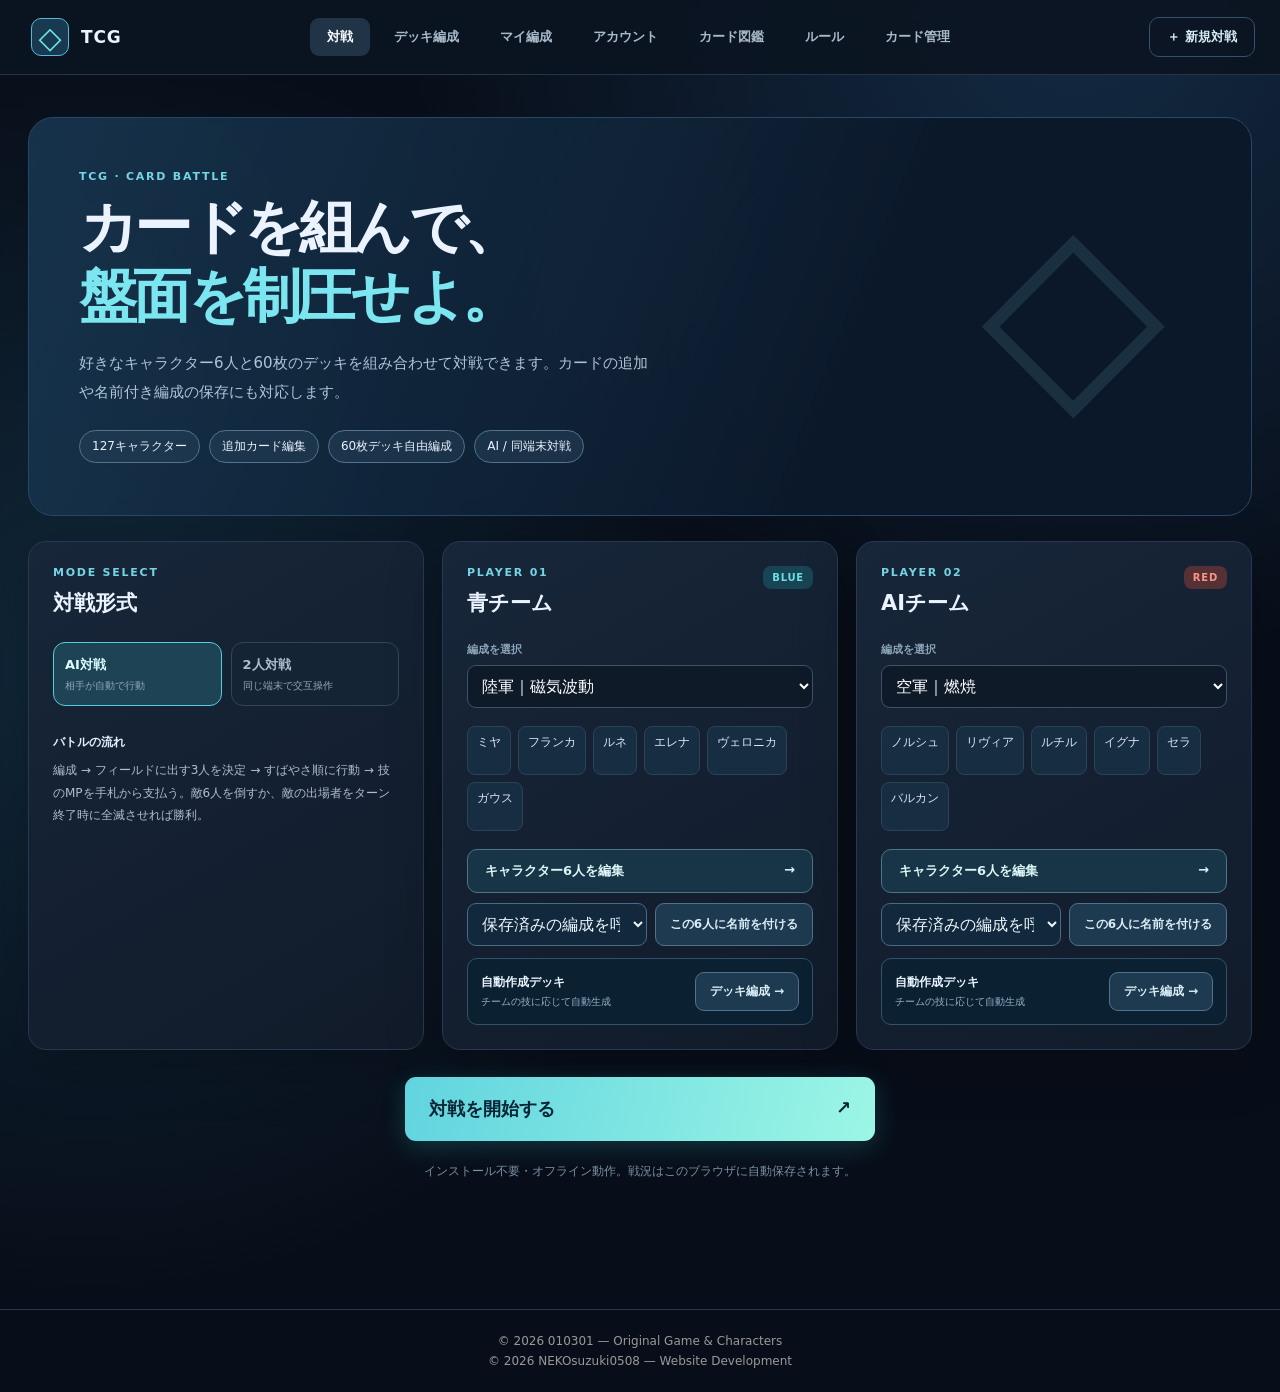
==== commit 50d805cf: "Add files via upload" ====
--- a/index.html
+++ b/index.html
@@ -1,6848 +1,23 @@
-<!doctype html><html lang="ja"><head><meta charset="utf-8"><meta name="viewport" content="width=device-width, initial-scale=1, viewport-fit=cover"><meta name="theme-color" content="#080e19"><title>売ってないTCG｜公式カード新版対応・対戦アリーナ</title><meta name="description" content="公式91人と非公式36人を収録した、AI対戦・同端末2人対戦対応の非公式TCGブラウザゲーム。"><style>:root{--bg:#080e19;--panel:#121d2d;--panel2:#162338;--line:#293850;--ink:#eaf3ff;--muted:#8ea0b9;--blue:#6cdbea;--red:#fa987e;--gold:#f2d287;--shadow:0 14px 60px #0003;--rad:18px}*{box-sizing:border-box}html{font-family:"Hiragino Kaku Gothic ProN","Yu Gothic","Noto Sans JP",system-ui,sans-serif;background:var(--bg);color:var(--ink);-webkit-font-smoothing:antialiased}body{margin:0;min-height:100vh;background:radial-gradient(circle at 84% 0%,#132a43 0%,transparent 38%),radial-gradient(circle at 7% 48%,#10283a 0%,transparent 45%),var(--bg)}button,select,input{font:inherit}button{cursor:pointer}button:disabled{cursor:not-allowed;opacity:.45}a{color:inherit}.site-header{position:sticky;top:0;z-index:10;background:#0b1522ee;backdrop-filter:blur(16px);border-bottom:1px solid #263446}.head-inner{max-width:1320px;margin:auto;height:74px;padding:0 25px;display:flex;align-items:center;justify-content:space-between;gap:20px}.brand{display:flex;align-items:center;gap:12px;background:none;border:0;color:var(--ink);text-align:left}.logo-mark{display:grid;place-items:center;width:38px;height:38px;border:1px solid #56b8d7;border-radius:10px;background:#193951;font-size:30px;color:#6be8e4}.brand b{display:block;letter-spacing:.05em;font-size:17px}.brand small{display:block;color:#6c90a9;font-size:9px;letter-spacing:.15em;font-weight:700}.head-inner nav{display:flex;align-items:center;gap:7px}.head-inner nav button{border:0;color:#a8b9c9;background:transparent;padding:10px 17px;border-radius:9px;font-size:13px;font-weight:700;white-space:nowrap}.head-inner nav button.active,.head-inner nav button:hover{background:#213347;color:#f6fbff}.header-reset{background:transparent;border:1px solid #37516b;border-radius:10px;padding:10px 17px;color:#d7ebf4;font-size:13px;font-weight:700;white-space:nowrap}.main-content{max-width:1290px;margin:auto;padding:42px 28px 90px;min-height:calc(100vh - 150px)}.site-footer{max-width:1290px;padding:20px 28px 28px;margin:auto;border-top:1px solid var(--line);display:flex;justify-content:space-between;color:#617791;font-size:11px;gap:12px}.eyebrow{font-size:11px;letter-spacing:.16em;text-transform:uppercase;font-weight:900;color:#75d4e5;margin:0 0 10px}.hero-banner{padding:52px 50px;border:1px solid #254867;border-radius:25px;background:linear-gradient(112deg,#183954cf,#0b182a 67%),radial-gradient(circle at 70% 60%,#446983 0%,transparent 50%);overflow:hidden;position:relative}.hero-banner::after{content:'◇';position:absolute;right:7%;top:12%;color:#9ceef51c;font-size:240px;pointer-events:none}.hero-banner h1{font-size:clamp(32px,4.5vw,62px);letter-spacing:-.065em;line-height:1.2;margin:0 0 18px;font-weight:900}.hero-banner h1 span{color:#7be5f0}.hero-banner>p:not(.eyebrow){font-size:15px;max-width:570px;line-height:1.9;color:#b0c4d5}.banner-pills{display:flex;gap:9px;flex-wrap:wrap;margin-top:24px}.banner-pills span{font-size:12px;border:1px solid #55738a;background:#243f5599;padding:7px 12px;border-radius:99px}.setup-grid{display:grid;grid-template-columns:repeat(3,minmax(0,1fr));gap:18px;margin:25px 0}.panel{padding:24px;border:1px solid var(--line);border-radius:var(--rad);background:linear-gradient(150deg,#172639,#111b2a);box-shadow:var(--shadow)}.section-top,.boxheading,.modal-title{display:flex;align-items:start;justify-content:space-between;gap:13px}.section-top h2,.modal-title h2{font-size:21px;line-height:1.35;margin:0 0 24px}.mode-tabs{display:grid;grid-template-columns:1fr 1fr;gap:9px}.mode-tabs button{background:#152435;border:1px solid #31465d;padding:13px 11px;border-radius:12px;text-align:left;color:#aebed0}.mode-tabs button.on{border:1px solid #56cdd9;color:#dbfcff;background:#1d4355}.mode-tabs b,.mode-tabs small{display:block}.mode-tabs b{font-size:13px}.mode-tabs small{font-size:10px;color:#91a8b8;margin-top:5px;line-height:1.35}.rules-mini{font-size:12px;line-height:1.9;margin-top:25px;color:#aebdd0}.rules-mini b{color:#e3edfb}.rules-mini p{margin:5px 0 0}.side-chip{padding:6px 9px;border-radius:8px;font-size:10px;font-weight:900;letter-spacing:.08em}.side-chip.blue{background:#174553;color:#70dce7}.side-chip.red{background:#553135;color:#fb9385}.field-label{font-size:11px;font-weight:700;color:#8da5ba;display:block;margin:0 0 8px}.roster-config select{width:100%;background:#0e1a28;color:#fff;border:1px solid #405066;border-radius:9px;padding:10px}.roster-preview{display:flex;flex-wrap:wrap;gap:7px;min-height:105px;margin:18px 0}.roster-mini{font-size:12px;padding:7px 9px;border:1px solid #2c4356;border-radius:8px;background:#172e42;color:#dce4f3;cursor:pointer}.roster-mini:hover{border-color:#69d8e5}.line-btn{border:1px solid #4f7483;color:#ddf6f6;background:#183447;padding:12px 17px;border-radius:10px;display:flex;justify-content:space-between;gap:10px;width:100%;font-size:13px;font-weight:800}.line-btn:hover{background:#26516b}.start-area{display:flex;flex-direction:column;align-items:center;gap:10px;margin:27px 0}.start-area p{font-size:12px;color:#7891a2}.primary-btn{border:none;background:linear-gradient(105deg,#61d4df,#9cf6e5);color:#082536;padding:13px 23px;border-radius:11px;font-weight:900;box-shadow:0 6px 24px #37d9df33}.primary-btn:hover{filter:brightness(1.07)}.primary-btn.big{width:min(470px,100%);font-size:18px;padding:20px 24px;display:flex;justify-content:space-between}.pagehead{margin:0 0 28px}.pagehead h1{font-size:39px;margin:4px 0 10px}.pagehead h1 span{color:var(--blue)}.pagehead>p:not(.eyebrow){color:#9bb4c9;line-height:1.85}.catalog-grid{display:grid;grid-template-columns:repeat(6,minmax(0,1fr));gap:15px}.catalog-card{min-width:0;text-align:left;color:var(--ink);border:1px solid #2e4860;background:linear-gradient(140deg,#1b3248,#101c2a);border-radius:15px;padding:13px;transition:transform .15s,border-color .15s}.catalog-card:hover{border-color:#69d8e5;transform:translateY(-3px)}.catalog-top{display:flex;justify-content:space-between;gap:4px;font-size:9px;letter-spacing:.05em;color:#8daec4}.catalog-top span:last-child{color:#6de3ee}.catalog-avatar{height:80px;display:grid;place-items:center;color:#97ebee;font-size:34px;font-weight:900;background:radial-gradient(ellipse,#295b71 0%,#162b43 56%,transparent 75%)}.catalog-card>b,.catalog-card>small{display:block;white-space:nowrap;overflow:hidden;text-overflow:ellipsis}.catalog-card>b{font-size:16px;margin-bottom:4px}.catalog-card>small{font-size:10px;color:#8ab0c7;min-height:18px}.catalog-stats{display:flex;gap:4px;flex-wrap:wrap;color:#aab6cb;font-size:10px;margin-top:14px}.catalog-stats span{padding:4px;background:#23364a;border-radius:5px}.catalog-footer{border-top:1px solid #32455d;margin-top:12px;padding-top:10px;display:flex;justify-content:space-between;font-size:10px;color:#a9d8e6}.rules-grid{display:grid;grid-template-columns:repeat(2,minmax(0,1fr));gap:16px}.rules-grid article h2{font-size:16px;margin:0 0 11px}.rules-grid article p{font-size:13px;color:#aebfd0;line-height:1.9;margin:0}.battle-topbar{display:flex;justify-content:space-between;align-items:center;margin:0 0 19px}.battle-topbar h2{font-size:26px;margin:0}.turnbadge{padding:8px 14px;border:1px solid #508595;border-radius:999px;color:#b9e5ef;font-size:12px;font-weight:800}.notice{padding:15px 20px;background:#122c40;border-left:3px solid #68d8de;border-radius:8px;margin-bottom:18px;font-size:13px}.notice p{line-height:1.7;color:#a8c4d4;margin:3px 0}.selection-grid{display:grid;grid-template-columns:repeat(3,minmax(0,1fr));gap:15px}.pick-wrap{min-width:0}.pick-wrap .unit{min-height:270px}.pick-button{border:1px solid #395975;background:#152e42;color:#bedae8;width:100%;padding:13px;border-radius:0 0 12px 12px;font-weight:900;margin-top:-11px;position:relative}.pick-button.selected{background:#177587;color:white}.select-actions{display:flex;justify-content:space-between;align-items:center;margin-top:20px;background:#122338;padding:17px;border-radius:13px}.select-actions>span{font-size:14px;color:#b4cfdb}.board-area{background:radial-gradient(circle at 50% 50%,#20344c,#101a29 72%);border:1px solid #36526c;border-radius:19px;padding:19px 24px;margin-top:15px;box-shadow:inset 0 0 130px #0a19383b}.board-heading{display:flex;justify-content:space-between;align-items:center;padding:1px 0 13px;color:#97b7ca}.board-heading h3{margin:0;font-size:17px}.board-heading small{font-size:10px;letter-spacing:.1em}.board-heading>span{font-size:11px;display:flex;gap:9px;flex-wrap:wrap}.board-heading.enemy h3{color:var(--red)}.board-heading.friendly h3{color:var(--blue)}.battle-row{display:grid;grid-template-columns:repeat(3,minmax(0,1fr));gap:13px;min-height:242px}.unit{background:linear-gradient(152deg,#1b3046,#112034);border:1px solid #34506a;border-radius:13px;padding:10px 13px;position:relative;min-width:0;display:flex;flex-direction:column;align-items:center;min-height:238px;box-shadow:0 6px 22px #0002}.enemy-row .unit{background:linear-gradient(152deg,#3a2b36,#172236);border-color:#6c4650}.unit.selectable{border-color:#a5f8e9;box-shadow:0 0 0 2px #76eade44,0 0 32px #6bd7cc3c;cursor:pointer}.unit.selectable:hover{background:linear-gradient(152deg,#24576c,#142d42)}.unit.is-active{outline:2px solid #d8be7b;outline-offset:0}.unit.is-picked{border-color:#6de1e7}.unit.dead{opacity:.32}.unit-head{display:flex;justify-content:space-between;align-items:center;width:100%}.unit-no{font-size:9px;color:#779cb8;font-weight:900}.tiny-icon{background:none;color:#8aaabf;border:0;font-size:16px;font-weight:800;padding:2px}.unit-portrait{width:56px;height:56px;display:grid;place-items:center;border-radius:50%;margin:3px 0 5px;background:#25495d;border:2px solid #39708a;box-shadow:0 0 24px #5dcef622;font-size:19px;font-weight:900;color:#c0f1eb;letter-spacing:-.06em}.enemy-row .unit-portrait{background:#62404f;border-color:#8b616c;color:#f3c7b8}.unit-name{font-size:17px;letter-spacing:-.04em}.unit-role{font-size:10px;color:#88a6bc;white-space:nowrap;overflow:hidden;text-overflow:ellipsis;max-width:95%}.hp-label{width:100%;display:flex;align-items:end;justify-content:space-between;margin:9px 0 3px}.hp-label small{font-size:10px;color:#86d8bd;font-weight:700}.hp-label b{font-size:15px}.hp-label em{font-weight:400;font-size:10px;color:#7899aa;font-style:normal}.hp-track{width:100%;height:6px;border-radius:5px;background:#223a43;overflow:hidden}.hp-fill{height:100%;background:linear-gradient(90deg,#57ae99,#9beaaf);border-radius:6px}.stats{display:flex;gap:9px;justify-content:center;flex-wrap:wrap;margin:9px 0 2px}.stats span{font-size:10px;color:#8fa9bd}.stats span:first-child{display:none}.stats b{color:#d2e6f1;font-size:11px}.badges{min-height:22px;display:flex;gap:3px;flex-wrap:wrap;justify-content:center;margin-top:4px}.mini-tag{padding:3px 5px;font-size:10px;border-radius:5px;background:#2f4056;color:#d5e1ee}.mini-tag.armorLight{background:#204c61;color:#93dbf5}.mini-tag.armorHeavy{background:#4a466d;color:#c0b8f9}.mini-tag.mark{background:#215850;color:#8be5db}.mini-tag.fire{background:#704037;color:#ffc2ae}.mini-tag.poison{background:#4e4563;color:#d9c7fc}.mini-tag.sleep{background:#2b436a}.mini-tag.status{background:#5a3c48}.target-overlay,.picked-indicator{position:absolute;left:10%;right:10%;bottom:-9px;background:#62dcd2;color:#093339;padding:7px 3px;border-radius:7px;font-size:11px;font-weight:900;text-align:center;z-index:1;box-shadow:0 2px 11px #0006}.picked-indicator{background:#1c8a9e;color:white}.empty-slot{border:1px dashed #385168;border-radius:12px;display:grid;place-items:center;color:#536e82;font-size:10px;letter-spacing:.1em}.middle-strip{height:67px;display:flex;justify-content:space-between;align-items:center;color:#81b7c6;letter-spacing:.12em;font-size:10px;padding:8px 9px}.board-heading.friendly{padding:13px 0 0}.underboard{display:grid;grid-template-columns:1fr 2fr;gap:17px;margin-top:17px}.bench-box,.action-box,.hand-panel,.log-panel{background:linear-gradient(160deg,#142337,#0e1928);border:1px solid #30445a;border-radius:15px;padding:18px}.boxheading{margin:0 0 14px;align-items:center}.boxheading h3{margin:0;font-size:15px}.boxheading span{font-size:11px;color:#7698af}.bench-list{display:flex;gap:8px;flex-wrap:wrap;min-height:100px;align-content:start}.bench-list>span{padding:9px 10px;border:1px solid #39556f;border-radius:8px;background:#1b344a;font-size:12px;cursor:pointer}.bench-list>span small{display:block;color:#94bbcb;margin-top:5px}.bench-list em{color:#627e91;font-size:13px}.boxheading.grave{border-top:1px solid #345069;margin-top:14px;padding-top:11px}.action-row{display:grid;grid-template-columns:repeat(3,minmax(0,1fr));gap:10px}.attack-btn,.skill-btn{padding:15px 8px;text-align:left;min-height:74px;color:#d5e8f0;border-radius:11px;border:1px solid #496a7b;background:#213a50}.attack-btn:hover,.skill-btn:not(:disabled):hover{border-color:#87e0ee;background:#245069}.attack-btn{background:#1c655e;border-color:#3ba596}.attack-btn b,.skill-btn b{display:block;font-size:13px;line-height:1.5}.attack-btn small,.skill-btn small{display:block;font-size:10px;margin-top:6px;color:#a3bcc8;line-height:1.5}.choose-target{padding:11px 14px;background:#175366;border-radius:9px;margin-bottom:10px;font-size:12px;line-height:1.7}.choose-target button{margin-left:8px;background:#143047;border:1px solid #638fa0;border-radius:6px;color:#effcff;padding:4px 9px}.hand-panel{margin-top:17px}.hand-list{display:flex;gap:9px;overflow-x:auto;padding:5px 0 12px}.hand-card{width:123px;min-width:123px;min-height:127px;padding:12px;border:1px solid #4c637d;border-radius:12px;text-align:left;color:#eef7ff;background:#213951;display:flex;flex-direction:column;align-items:start}.hand-card span{font-size:10px;color:#a6bed4}.hand-card b{font-size:16px;margin:12px 0 9px}.hand-card small{font-size:10px;color:#b5c6d3;line-height:1.45}.hand-card.support-card{background:#453c33;border-color:#79694d}.hand-card.support-card:hover{border-color:#ffe1a1}.hand-footnote{color:#7793a5;font-size:11px;margin:10px 0 0}.log-panel{margin-top:17px}.log-list{max-height:300px;overflow:auto;scrollbar-color:#31556c transparent}.log-list p{margin:0;font-size:11px;line-height:1.9;padding:5px 3px;border-bottom:1px solid #29394b;color:#b5c5d3}.veil{position:fixed;inset:0;z-index:20;background:#050d19dd;backdrop-filter:blur(9px);display:flex;align-items:center;justify-content:center;padding:18px}.veil.high{z-index:30}.modal{width:min(560px,100%);max-height:min(90vh,900px);overflow:auto;background:#15263a;border:1px solid #548393;border-radius:18px;padding:25px;box-shadow:0 30px 100px #0009}.close-btn{font-size:28px;border:0;color:#d5eaf3;background:transparent;padding:0 5px}.modal-title h2{margin:0 0 10px}.roster-editor{width:min(900px,100%)}.muted{color:#97aebf;font-size:12px}.roster-filters{display:flex;gap:12px;margin:17px 0}.roster-filters input,.roster-filters select{width:50%;background:#0f1a27;color:#eaf3ff;border:1px solid #3a526b;border-radius:9px;padding:10px}.roster-grid{display:grid;grid-template-columns:repeat(4,minmax(0,1fr));gap:9px;max-height:50vh;overflow:auto;margin:17px 0 23px}.roster-card{position:relative;display:flex;flex-direction:column;align-items:start;text-align:left;min-width:0;padding:13px 10px;border:1px solid #39516d;border-radius:10px;background:#1b3148;color:#e6f4fa}.roster-card.checked{border-color:#6be5da;background:#215067}.roster-card b{font-size:13px;margin:7px 0 4px}.roster-card small{font-size:10px;color:#92b2c3;white-space:nowrap;overflow:hidden;text-overflow:ellipsis;max-width:95%}.roster-id{font-size:10px;color:#95b7d2}.roster-check{position:absolute;top:8px;right:9px;color:#8ce8e2;font-size:19px}.hero-detail .detail-archetype{color:#86c6d8;font-size:12px}.hero-detail>p:not(.eyebrow){font-size:13px;line-height:1.9;color:#c4d1df}.detail-stats{display:grid;grid-template-columns:repeat(4,minmax(0,1fr));gap:8px;margin:18px 0}.detail-stats span{padding:10px;background:#233b51;border-radius:9px;display:flex;flex-direction:column;text-align:center}.detail-stats small{font-size:10px;color:#94bdd1}.detail-stats b{font-size:21px}.detail-section{border-top:1px solid #39546c;padding:17px 0}.detail-section h3{font-size:14px;margin:0 0 10px;line-height:1.5}.detail-section h3 span{float:right;font-size:11px;color:#a3dde0}.detail-section p{font-size:12px;line-height:1.85;color:#bbcad9;margin:0}.defense-dialog{text-align:center}.defense-dialog p:not(.eyebrow){color:#a6bbc9}.armor-options{display:grid;grid-template-columns:1fr 1fr;gap:12px;margin-top:25px}.armor-options button{background:#203c55;border:1px solid #6593af;color:#ebf8ff;padding:17px;border-radius:12px;text-align:left}.armor-options button:nth-child(2){background:#343451;border-color:#7d7fbc}.armor-options b,.armor-options span,.armor-options small{display:block}.armor-options span{font-size:19px;margin:8px 0}.armor-options small{font-size:11px;color:#a8bed1}.handoff-modal{text-align:center;max-width:440px}.handoff-icon{font-size:60px;color:#88dfe5}.handoff-modal p:not(.eyebrow){color:#9eb8c9;line-height:1.8;font-size:13px}.victory{padding:65px 30px;text-align:center;border:1px solid #375b6c;border-radius:19px;background:radial-gradient(circle at 50% 0%,#1e5560,#112439 56%,#101c2b);margin-bottom:20px}.victory-icon{font-size:76px;color:#77eff0}.victory h1{font-size:42px;margin:5px 0}.victory>p:not(.eyebrow){color:#9dbece}.victory-actions{display:flex;justify-content:center;gap:11px;align-items:center;margin:27px 0}.victory-actions .line-btn{width:auto}.victory-grid{display:flex;justify-content:center;gap:26px;font-size:12px}.victory-grid div{display:flex;flex-direction:column;gap:6px;color:#a9c1d3}.victory-grid b{color:#e5f3fe}.no-units{display:grid;place-items:center;color:#6e8ba1;padding:25px;grid-column:1/-1}.site-header button:focus-visible,.main-content button:focus-visible{outline:3px solid #f7df8e;outline-offset:2px}@media(max-width:1050px){.setup-grid{grid-template-columns:1fr 1fr}.setup-grid>.panel:first-child{grid-column:1/-1}.catalog-grid{grid-template-columns:repeat(4,minmax(0,1fr))}.underboard{grid-template-columns:1fr 1.5fr}.main-content{padding-inline:20px}}@media(max-width:700px){.head-inner{height:65px;padding:0 12px;gap:8px}.brand{gap:7px}.logo-mark{width:29px;height:29px;font-size:21px}.brand b{font-size:12px}.brand small{font-size:7px}.head-inner nav{gap:0}.head-inner nav button{padding:8px 7px;font-size:11px}.header-reset{display:none}.main-content{padding:20px 10px 60px}.site-footer{padding-inline:12px}.hero-banner{padding:30px 23px}.hero-banner::after{right:-10%;font-size:140px}.setup-grid{grid-template-columns:1fr;gap:12px}.setup-grid>.panel:first-child{grid-column:auto}.panel{padding:19px}.catalog-grid{grid-template-columns:repeat(2,minmax(0,1fr));gap:9px}.catalog-avatar{height:65px}.rules-grid{grid-template-columns:1fr}.battle-topbar h2{font-size:18px}.turnbadge{font-size:10px}.board-area{padding:10px 6px;border-radius:13px}.battle-row{gap:5px;min-height:210px}.unit{padding:6px;min-height:205px;border-radius:9px}.unit-portrait{width:38px;height:38px;font-size:13px;margin:3px 0 5px}.unit-name{font-size:12px}.unit-role{font-size:8px;max-width:100%}.hp-label{margin-top:8px}.hp-label b{font-size:11px}.hp-label em{font-size:8px}.stats{gap:5px}.stats span{font-size:9px}.stats b{font-size:9px}.badges{gap:2px}.mini-tag{font-size:8px;padding:3px}.target-overlay{font-size:8px}.middle-strip{height:54px;font-size:8px}.board-heading h3{font-size:13px}.board-heading>span{font-size:9px}.underboard{grid-template-columns:1fr;gap:11px}.action-row{gap:5px}.attack-btn,.skill-btn{min-height:87px;padding:9px 7px}.skill-btn b,.attack-btn b{font-size:11px}.skill-btn small,.attack-btn small{font-size:9px}.hand-card{min-width:104px;width:104px;min-height:118px;padding:10px}.hand-card b{font-size:13px}.selection-grid{grid-template-columns:repeat(2,minmax(0,1fr));gap:12px}.select-actions{gap:10px}.select-actions .primary-btn{font-size:12px}.roster-grid{grid-template-columns:repeat(2,minmax(0,1fr))}.roster-filters{flex-direction:column}.roster-filters input,.roster-filters select{width:100%}.modal{padding:20px}.victory h1{font-size:28px}.victory-actions{flex-direction:column}.victory-actions .line-btn{width:100%}}
-
-.pass-line{display:flex;justify-content:flex-end;margin-top:12px}.pass-line button{border:1px solid #364c60;border-radius:7px;background:#132638;color:#a5bcca;padding:8px 12px;font-size:11px}.pass-line button:hover{background:#284157;color:#e6f5fb}
-/* Card manager */
-.manager-tabs{display:flex;gap:9px;flex-wrap:wrap;margin:0 0 18px}.manager-tabs button{border:1px solid #35526b;color:#b2c9d8;background:#17283b;padding:12px 17px;border-radius:10px;font-size:13px;font-weight:800}.manager-tabs button.on{border-color:#5ed7db;background:#184b5e;color:#e8fdfb}.manager-tools,.manager-actions{display:flex;align-items:center;gap:10px;flex-wrap:wrap;margin:16px 0}.manager-tools>input{flex:1;min-width:180px}.manager-list{display:grid;gap:9px}.manager-entry{display:flex;justify-content:space-between;align-items:center;gap:12px;border:1px solid #2d4860;border-radius:11px;padding:13px 15px;background:#112235}.manager-entry>div:first-child{display:flex;flex-direction:column;gap:5px}.manager-entry b{font-size:16px}.manager-entry small{color:#83b3ca}.manager-entry span{font-size:11px;color:#98b3c7}.manager-entry em{color:#e3ce9b;font-style:normal}.manager-entry-actions{display:flex;gap:9px}.manager-entry-actions button,.small-outline,.file-button{background:#1d3a50;color:#d9edf6;border:1px solid #52718a;border-radius:9px;padding:10px 14px;font-size:12px;font-weight:700;cursor:pointer}.manager-entry-actions .danger-button{border-color:#704950;color:#f3acaf;background:#462a33}.manager-warning{border-left:3px solid #d5af65;padding:14px 16px;font-size:12px;line-height:1.75;color:#e3d3ad;background:#463b2c56;border-radius:7px}.import-summary{margin:20px 0 31px;display:flex;gap:12px;flex-wrap:wrap;align-items:center;padding:21px;border-radius:12px;background:#172e42;border:1px solid #3e6880}.import-summary strong{font-size:21px}.import-summary span{font-size:12px;color:#a9bed3;flex:1;min-width:155px}.import-summary button{white-space:nowrap}.manager-tools input,.manage-form input,.manage-form textarea,.manage-form select,.paste-area,.manual-modal input,.manual-modal select{display:block;width:100%;background:#0a1c2e;border:1px solid #426079;color:#f0f8ff;padding:11px 12px;border-radius:9px;outline-offset:1px}.manage-form label,.manual-modal label{display:block;font-size:12px;color:#b3cadd;font-weight:700;line-height:1.55;margin:12px 0}.manage-form label input,.manage-form label select,.manage-form label textarea,.manual-modal label input,.manual-modal label select{margin-top:7px;font-size:14px}.manage-cols{display:grid;grid-template-columns:repeat(2,minmax(0,1fr));gap:16px}.stat-edit-grid{display:grid;grid-template-columns:repeat(4,minmax(0,1fr));gap:13px;margin:12px 0}.manage-form .boxheading{margin-top:16px}.manage-form .boxheading h2{margin:0;font-size:21px}.manage-form .boxheading h3{margin:0}.skill-edit{padding:17px;margin:14px 0;border-radius:11px;background:#10273c;border:1px solid #395873}.skill-edit .boxheading{margin:0 0 5px}.skill-edit .boxheading strong{font-size:14px}.skill-edit textarea{resize:vertical}.special-checks{display:flex;gap:6px;flex-wrap:wrap;margin-top:7px}.special-checks .special-check{font-size:11px;display:flex;align-items:center;gap:4px;border-radius:7px;padding:5px 7px;margin:0;background:#18374e;border:1px solid #39566b}.special-check input{width:auto;margin:0}.paste-area{font-size:13px;line-height:1.7;min-height:200px;resize:vertical}.file-button input{display:none}.manual-modal{width:min(720px,100%)}.manual-desc{background:#122f44;border:1px solid #41657a;border-radius:10px;padding:14px;font-size:13px;line-height:1.8;white-space:pre-wrap}.manual-action-grid{display:grid;grid-template-columns:repeat(4,minmax(0,1fr));gap:8px;margin:16px 0}.manual-action-grid button{padding:10px 6px}.manual-finish{width:100%}
-@media(max-width:700px){.manager-tabs{gap:4px}.manager-tabs button{font-size:11px;padding:9px 8px}.manage-cols{grid-template-columns:1fr;gap:0}.stat-edit-grid{grid-template-columns:repeat(2,minmax(0,1fr))}.manager-entry{align-items:start;flex-direction:column}.manager-entry-actions{align-self:end}.manual-action-grid{grid-template-columns:repeat(3,minmax(0,1fr))}.head-inner nav button{font-size:10px;padding:7px 4px}.import-summary{flex-direction:column;align-items:stretch}}
-
-/* 対戦中の新規対戦: デスクトップ・モバイル共通の固定操作エリア */
-.new-battle-toolbar{position:sticky;top:74px;z-index:9;display:flex;align-items:center;justify-content:space-between;gap:12px;margin:-18px 0 22px;padding:11px 16px;border:1px solid #345b70;border-radius:12px;background:#132a3cf5;backdrop-filter:blur(14px);box-shadow:0 7px 25px #0005}
-.new-battle-toolbar>span{color:#abc8d9;font-size:12px;font-weight:800;white-space:nowrap}
-.new-battle-action{border:1px solid #5da9b6;border-radius:9px;background:#19475a;color:#e1fafe;font-weight:900;font-size:13px;padding:10px 16px;white-space:nowrap;min-height:42px}
-.new-battle-action:hover{background:#286479;border-color:#93e0e7}
-.new-battle-action:focus-visible{outline:3px solid #f7df8e;outline-offset:2px}
-@media(max-width:700px){.new-battle-toolbar{top:65px;margin:-7px 0 17px;padding:8px 11px;border-radius:9px}.new-battle-toolbar>span{font-size:11px}.new-battle-action{font-size:12px;padding:9px 13px;min-height:40px}}
-
-/* 60枚デッキビルダー */
-.deck-toolbar{display:flex;justify-content:space-between;align-items:center;gap:16px;margin-bottom:16px;padding:17px 19px}
-.deck-side-switch{display:flex;flex-wrap:wrap;gap:8px}
-.deck-side-switch button{background:#14283e;border:1px solid #476075;color:#adc5d8;border-radius:10px;padding:12px 18px;min-width:135px;text-align:left;font-size:13px;font-weight:850;cursor:pointer}
-.deck-side-switch button small{font-size:10px;display:block;margin-top:4px;color:#94aec2}
-.deck-side-switch button.active{background:#19495a;border-color:#79dce0;color:#e9ffff}
-.deck-head-actions,.deck-transfer-actions{display:flex;gap:9px;flex-wrap:wrap}
-.deck-summary{display:grid;grid-template-columns:minmax(220px,1.4fr) repeat(3,minmax(130px,1fr));gap:12px;margin-bottom:12px}
-.deck-summary>div{background:#14273c;border:1px solid #31485e;border-radius:14px;padding:19px 17px}
-.deck-number span,.deck-summary-stat small{font-size:11px;color:#a5c1d2;display:block;margin-bottom:8px;font-weight:800}
-.deck-number strong{font-size:39px;font-weight:950;letter-spacing:-1px}
-.deck-number strong em{font-size:13px;letter-spacing:0;color:#9db3c5;font-style:normal;font-weight:700}
-.deck-number.okay strong,.deck-valid strong{color:#75e7c5}
-.deck-number.too-many strong,.deck-invalid strong{color:#ffada1}
-.deck-progress{height:5px;background:#2c4257;border-radius:4px;margin-top:10px;overflow:hidden}
-.deck-progress i{height:100%;display:block;background:#71d9c1;transition:width .14s}
-.deck-number.too-many .deck-progress i{background:#f28c84}
-.deck-summary-stat{display:flex;flex-direction:column;justify-content:center;gap:3px}
-.deck-summary-stat b{font-size:24px}
-.deck-summary-stat span{font-size:10px;color:#91a8bc}
-.deck-valid,.deck-invalid,.deck-warning{padding:13px 16px;margin-bottom:12px;border-radius:10px;font-size:12px;line-height:1.7}
-.deck-valid{border:1px solid #356956;color:#b9e6d5;background:#14382f}
-.deck-invalid{border:1px solid #774b4c;color:#f9c2c0;background:#45292e}
-.deck-warning{border:1px solid #745c37;color:#ebd2a6;background:#3f3628}
-.deck-layout{display:grid;grid-template-columns:1fr 1fr;gap:15px;align-items:start}
-.deck-main{display:grid;gap:15px}
-.deck-section{padding:20px}
-.deck-section .section-top{margin-bottom:15px}
-.deck-section .section-top small{font-size:11px;color:#a4c0cf}
-.deck-list{display:grid;gap:7px}
-.deck-item{display:flex;align-items:center;justify-content:space-between;gap:10px;padding:11px 10px 11px 13px;background:#12283e;border:1px solid #304a64;border-radius:9px}
-.deck-item-label{min-width:0;flex:1}
-.deck-item-label b{font-size:13px;display:block;color:#e6f4ff}
-.deck-item-label small{display:block;font-size:10px;line-height:1.45;color:#91b1c8;margin-top:4px}
-.deck-qty{display:flex;align-items:center;gap:4px;flex-shrink:0}
-.deck-qty button{height:33px;width:34px;border:1px solid #51758a;border-radius:7px;background:#1c3b53;color:#e4faff;font-size:20px;line-height:1;cursor:pointer}
-.deck-qty button:disabled{opacity:.35;cursor:not-allowed}
-.deck-qty input{font-size:14px;appearance:textfield;text-align:center;width:50px;height:33px;background:#0b1a2b;border:1px solid #456179;color:#f2faff;border-radius:7px}
-.deck-qty input::-webkit-inner-spin-button,.deck-qty input::-webkit-outer-spin-button{-webkit-appearance:none;margin:0}
-.deck-save-panel{display:flex;align-items:center;gap:35px;justify-content:space-between;margin-top:16px}
-.deck-save-info{max-width:620px}
-.deck-save-info h2{font-size:18px;margin:0 0 9px}
-.deck-save-info p,.deck-transfer p{font-size:12px;color:#aec1d1;line-height:1.8}
-.deck-save-actions{min-width:220px;display:flex;flex-direction:column;gap:8px}
-.deck-save-actions button{width:100%}
-.deck-transfer{margin-top:14px}
-.deck-transfer h2{font-size:17px;margin:0 0 10px}
-.setup-deck-summary{display:flex;justify-content:space-between;gap:8px;align-items:center;margin-top:12px;padding:13px;border:1px solid #35516a;border-radius:10px;background:#0b2132}
-.setup-deck-summary div{display:flex;flex-direction:column;gap:4px}
-.setup-deck-summary strong{font-size:12px}
-.setup-deck-summary small{font-size:10px;color:#93b2c9}
-.setup-deck-summary button{white-space:nowrap}
-@media(max-width:990px){.deck-summary{grid-template-columns:repeat(2,minmax(0,1fr))}.deck-layout{grid-template-columns:1fr}}
-@media(max-width:700px){.head-inner{gap:5px;min-width:0}.head-inner nav{overflow-x:auto;scrollbar-width:none;max-width:calc(100vw - 110px);justify-content:flex-start}.head-inner nav::-webkit-scrollbar{display:none}.head-inner nav button{flex-shrink:0;padding:8px 7px!important;font-size:10px}.head-inner .brand{flex-shrink:0}.head-inner .brand small{display:none}.deck-summary{gap:8px}.deck-summary>div{padding:12px}.deck-number strong{font-size:30px}.deck-summary-stat b{font-size:19px}.deck-toolbar{padding:12px;align-items:stretch;flex-direction:column}.deck-side-switch button{min-width:unset;flex:1;padding:9px 10px}.deck-save-panel{flex-direction:column;align-items:stretch;gap:12px}.deck-save-actions{min-width:unset}.deck-section{padding:14px}.deck-item{padding:9px}.deck-qty button{height:37px;width:35px}.deck-qty input{height:37px;width:45px}.setup-deck-summary{flex-direction:column;align-items:stretch}.setup-deck-summary button{width:100%}}
-/* 名前を付けて保存する自由編成 */
-.setup-preset-tools{display:flex;align-items:stretch;gap:8px;flex-wrap:wrap;margin-top:10px}
-.setup-preset-tools select{flex:1;min-width:170px;background:#12283c;border:1px solid #4a6b83;color:#eaf7ff;border-radius:9px;padding:10px}
-.setup-preset-tools .small-outline{flex-shrink:0}
-.preset-workspace,.preset-library,.preset-cloud{margin-bottom:17px}
-.preset-workspace .section-top,.preset-library .section-top,.preset-cloud .section-top{margin-bottom:15px}
-.preset-sides{display:flex;gap:9px;margin:0 0 13px}
-.preset-sides button{border:1px solid #4b687c;border-radius:9px;background:#192d42;color:#a9c8d9;padding:11px 16px;font-weight:800}
-.preset-sides button.active{background:#1b5362;border-color:#79dedc;color:#eeffff}
-.preset-current-roster{display:flex;flex-wrap:wrap;gap:8px;margin-bottom:11px}
-.preset-current-roster .roster-mini{border:1px solid #4a6981;border-radius:9px;padding:9px 12px;background:#132d43;color:#dcf3ff;cursor:pointer}
-.preset-save-form{display:grid;grid-template-columns:1fr;gap:12px;max-width:700px;margin:18px 0}
-.preset-save-form label,.cloud-form label,.cloud-token-label{display:flex;flex-direction:column;gap:7px;font-weight:750;font-size:12px;color:#b9cddb}
-.preset-save-form input[type=text],.cloud-form input,.cloud-token-label input{width:100%;border:1px solid #496b80;border-radius:9px;background:#0d2436;color:#f4fbff;padding:12px;font:inherit;font-size:14px}
-.preset-save-form .preset-checkbox{display:flex;flex-direction:row;gap:9px;align-items:center;font-weight:650}
-.preset-checkbox input{accent-color:#64d8db;width:18px;height:18px}
-.preset-actions{display:flex;gap:9px;flex-wrap:wrap;align-items:center;margin-top:13px}
-.preset-actions>.primary-btn{padding:11px 18px}
-.preset-library .section-top>span,.cloud-mark{color:#a4c6d7;font-size:12px;font-weight:800}
-.preset-grid{display:grid;grid-template-columns:repeat(2,minmax(0,1fr));gap:13px}
-.preset-card{padding:20px;border:1px solid #344f68;border-radius:13px;background:#0f2337;min-width:0}
-.preset-card-top{display:flex;justify-content:space-between;gap:9px;font-size:10px;color:#89b1c8;letter-spacing:.06em}
-.preset-card h3{font-size:19px;margin:11px 0 8px;overflow-wrap:anywhere}
-.preset-card p{line-height:1.8;font-size:12px;color:#c0d3e2;min-height:43px;overflow-wrap:anywhere}
-.preset-card-sub{font-size:11px;color:#87baba;margin:10px 0 16px}
-.preset-buttons{display:flex;gap:7px;flex-wrap:wrap}
-.preset-buttons .small-outline{padding:9px 11px}
-.preset-buttons .danger-button{color:#ffb9bc;background:#522c34;border-color:#835358}
-.empty-preset{color:#a2bfd1;background:#0b2034;border:1px dashed #55758b;border-radius:12px;padding:24px;line-height:1.8;font-size:13px}
-.preset-cloud>p{font-size:13px;color:#b5ccda;line-height:1.8}
-.cloud-form{display:grid;grid-template-columns:repeat(2,minmax(0,1fr));gap:12px;margin:18px 0}
-.cloud-token-label{max-width:600px}
-.cloud-note{margin-top:15px;font-size:12px!important;color:#99b8ca!important;line-height:1.9!important}
-@media(max-width:760px){.preset-grid,.cloud-form{grid-template-columns:1fr}.preset-workspace,.preset-library,.preset-cloud{padding:16px}.setup-preset-tools{flex-direction:column}.setup-preset-tools .small-outline{width:100%}.preset-card{padding:16px}.preset-actions button,.preset-actions .file-button{flex-grow:1;text-align:center}}
-
-/* 手動発動できるとくせい */
-.trait-activation-row{display:flex;flex-wrap:wrap;align-items:center;gap:.55rem;margin:0 0 1rem;padding:.8rem 1rem;border:1px solid var(--line, #334155);border-radius:14px;background:rgba(15,23,42,.45)}
-.trait-activation-row>b{flex-basis:100%;font-size:.82rem;color:var(--muted, #94a3b8)}
-</style></head><body><div id="app"></div><script>let CARD_DATA=[
-  {
-    "id": 1000,
-    "name": "ルネ",
-    "origin": "ビビッドアーミー参考（非公式）",
-    "faction": "陸軍",
-    "archetype": "磁気波動",
-    "desc": "陸軍の守備を担う工兵。装甲と導電兵装を同時に指揮する。",
-    "hp": 180,
-    "attack": 50,
-    "defense": 70,
-    "speed": 40,
-    "role": "開幕の防御",
-    "traitName": "制御装甲",
-    "trait": "初めてフィールドに出たとき、フィールド上の味方全員が次に受ける敵の攻撃のダメージをそれぞれ-20する（バトル中1回）。",
-    "skills": [
-      {
-        "name": "帯電弾",
-        "cost": 2,
-        "special": [],
-        "desc": "敵1人に60ダメージ。その敵に磁気波動を1枚付与する。"
-      },
-      {
-        "name": "防衛プロトコル",
-        "cost": 3,
-        "special": [],
-        "desc": "フィールド上の味方全員のぼうぎょを次のターン終了時まで+10する。"
-      }
-    ]
-  },
-  {
-    "id": 1001,
-    "name": "フランカ",
-    "origin": "ビビッドアーミー参考（非公式）",
-    "faction": "陸軍",
-    "archetype": "磁気波動",
-    "desc": "電磁エネルギーを瞬間的に解放する突撃手。",
-    "hp": 150,
-    "attack": 70,
-    "defense": 40,
-    "speed": 70,
-    "role": "起爆・単体火力",
-    "traitName": "放電の衝動",
-    "trait": "このキャラクターが磁気波動の付いた敵を攻撃するとき、その攻撃のダメージ+10。",
-    "skills": [
-      {
-        "name": "ショートサーキット",
-        "cost": 2,
-        "special": [],
-        "desc": "敵1人に70ダメージ。磁気波動が付いていれば、そのうち1枚を直ちに起爆する。"
-      },
-      {
-        "name": "スパークエンド",
-        "cost": 4,
-        "special": [],
-        "desc": "敵1人に90ダメージ。その敵の磁気波動をすべて起爆する。"
-      }
-    ]
-  },
-  {
-    "id": 1002,
-    "name": "ミヤ",
-    "origin": "ビビッドアーミー参考（非公式）",
-    "faction": "陸軍",
-    "archetype": "磁気波動",
-    "desc": "軽快な動きで敵を発見し、味方の攻撃を電磁連携につなげる。",
-    "hp": 150,
-    "attack": 50,
-    "defense": 50,
-    "speed": 80,
-    "role": "磁気波動の供給",
-    "traitName": "電磁コンタクト",
-    "trait": "このキャラクターがフィールドにいる間、味方が通常攻撃を命中させたとき、1ターンに1回だけ50%で攻撃対象に磁気波動を1枚付与する。",
-    "skills": [
-      {
-        "name": "バズパルス",
-        "cost": 2,
-        "special": [],
-        "desc": "敵1人に50ダメージを与え、磁気波動を1枚付与する。"
-      },
-      {
-        "name": "シグナルブースト",
-        "cost": 3,
-        "special": [],
-        "desc": "フィールド上の敵を2人まで選び、それぞれに磁気波動を1枚付与する。"
-      }
-    ]
-  },
-  {
-    "id": 1003,
-    "name": "アステル",
-    "origin": "創作キャラクター（非公式）",
-    "faction": "陸軍",
-    "archetype": "磁気波動",
-    "desc": "戦場の電磁反応を記録する測定員。小さな変化も見逃さない。",
-    "hp": 160,
-    "attack": 40,
-    "defense": 50,
-    "speed": 60,
-    "role": "新規：リソース確保",
-    "traitName": "補給電算",
-    "trait": "初めてフィールドに出たとき、自分の山札からMPカードを1枚選んで手札に加え、山札をシャッフルする（バトル中1回）。",
-    "skills": [
-      {
-        "name": "観測波",
-        "cost": 1,
-        "special": [],
-        "desc": "敵1人に磁気波動を1枚付与する。"
-      },
-      {
-        "name": "断層解析",
-        "cost": 3,
-        "special": [],
-        "desc": "磁気波動を持つ敵1人に確定40ダメージ。対象が持つ磁気波動は解除しない。"
-      }
-    ]
-  },
-  {
-    "id": 1004,
-    "name": "レニア",
-    "origin": "創作キャラクター（非公式）",
-    "faction": "陸軍",
-    "archetype": "磁気波動",
-    "desc": "高速の電磁滑走装置を使う斥候。相手の行動に先回りする。",
-    "hp": 140,
-    "attack": 70,
-    "defense": 30,
-    "speed": 90,
-    "role": "新規：高速妨害",
-    "traitName": "誘導電路",
-    "trait": "フィールド上の敵に磁気波動が1枚以上付いている間、このキャラクターのすばやさ+10。",
-    "skills": [
-      {
-        "name": "先行スパーク",
-        "cost": 2,
-        "special": [],
-        "desc": "確定先手を取り、敵1人に60ダメージ。対象に磁気波動を1枚付与する。"
-      },
-      {
-        "name": "回路遮断",
-        "cost": 3,
-        "special": [],
-        "desc": "磁気波動を持つ敵1人に50ダメージを与え、その敵は次の行動順で持ち技を使用できない。"
-      }
-    ]
-  },
-  {
-    "id": 1005,
-    "name": "ドーガ",
-    "origin": "創作キャラクター（非公式）",
-    "faction": "陸軍",
-    "archetype": "磁気波動",
-    "desc": "電磁障壁を背負う守備兵。味方の退路を守り続ける。",
-    "hp": 200,
-    "attack": 40,
-    "defense": 70,
-    "speed": 30,
-    "role": "新規：攻撃誘導・壁役",
-    "traitName": "磁気吸引",
-    "trait": "このキャラクターがフィールドにいる間、磁気波動の付いた敵による味方への単体攻撃を、1ターンに1回だけ30%でこのキャラクターに変更する。",
-    "skills": [
-      {
-        "name": "磁束シェルター",
-        "cost": 2,
-        "special": [],
-        "desc": "味方1人が次に受ける敵の攻撃のダメージを-30する。"
-      },
-      {
-        "name": "圧縮衝撃",
-        "cost": 4,
-        "special": [],
-        "desc": "敵1人に80ダメージ。対象に磁気波動があれば追加で確定20ダメージ。"
-      }
-    ]
-  },
-  {
-    "id": 1006,
-    "name": "ミーチェ",
-    "origin": "ビビッドアーミー参考（非公式）",
-    "faction": "陸軍",
-    "archetype": "反撃",
-    "desc": "部隊の損耗を抑え、反撃のための隊列を維持する指揮官。",
-    "hp": 180,
-    "attack": 50,
-    "defense": 70,
-    "speed": 50,
-    "role": "耐久・迎撃",
-    "traitName": "持久号令",
-    "trait": "このキャラクターがフィールドにいる間、味方が敵の攻撃を受けた後、その味方のぼうぎょを次のターン終了時まで+10する（各味方につき1ターン1回）。",
-    "skills": [
-      {
-        "name": "防衛合図",
-        "cost": 2,
-        "special": [],
-        "desc": "味方1人が次に受ける敵の攻撃のダメージを-30する。"
-      },
-      {
-        "name": "反転射撃",
-        "cost": 3,
-        "special": [],
-        "desc": "敵1人に70ダメージ。直前の敵の行動で味方が攻撃されていれば、追加で確定20ダメージ。"
-      }
-    ]
-  },
-  {
-    "id": 1007,
-    "name": "立華つむぎ",
-    "origin": "ビビッドアーミー参考（非公式）",
-    "faction": "陸軍",
-    "archetype": "反撃",
-    "desc": "仲間を守る決意で剣を振るう、俊敏な前衛。",
-    "hp": 140,
-    "attack": 80,
-    "defense": 40,
-    "speed": 70,
-    "role": "反撃の起点",
-    "traitName": "応報の刃",
-    "trait": "このキャラクターがフィールドにいる間、味方が敵の攻撃でHPを減らされたとき、1ターンに1回だけ攻撃した敵に確定20ダメージを与える。",
-    "skills": [
-      {
-        "name": "返し太刀",
-        "cost": 2,
-        "special": [],
-        "desc": "敵1人に70ダメージ。対象がこのターン味方を攻撃していれば追加で確定20ダメージ。"
-      },
-      {
-        "name": "剣陣一閃",
-        "cost": 3,
-        "special": [],
-        "desc": "敵1人に90ダメージ。対象のHPが最大値の半分以下ならダメージ+20。"
-      }
-    ]
-  },
-  {
-    "id": 1008,
-    "name": "メル",
-    "origin": "ビビッドアーミー参考（非公式）",
-    "faction": "陸軍",
-    "archetype": "反撃",
-    "desc": "味方の隙を見逃さず、反撃の後に追撃を重ねる射手。",
-    "hp": 160,
-    "attack": 60,
-    "defense": 50,
-    "speed": 70,
-    "role": "傷ついた敵の追撃",
-    "traitName": "仕返しの照準",
-    "trait": "味方が反撃効果で敵に確定ダメージを与えたとき、1ターンに1回だけその敵に確定10ダメージを与える（この効果は反撃として扱わない）。",
-    "skills": [
-      {
-        "name": "追いすがる弾",
-        "cost": 2,
-        "special": [],
-        "desc": "フィールド上で残りHPが最も少ない敵1人に70ダメージ。"
-      },
-      {
-        "name": "初動援護",
-        "cost": 2,
-        "special": [],
-        "desc": "味方1人が次に受ける敵の攻撃のダメージを-20する。その味方の次の攻撃ダメージ+10。"
-      }
-    ]
-  },
-  {
-    "id": 1009,
-    "name": "バスティア",
-    "origin": "創作キャラクター（非公式）",
-    "faction": "陸軍",
-    "archetype": "反撃",
-    "desc": "巨大な防護盾を構える歩兵。危険な攻撃ほど自ら受ける。",
-    "hp": 200,
-    "attack": 40,
-    "defense": 80,
-    "speed": 30,
-    "role": "新規：被弾集約",
-    "traitName": "護衛配置",
-    "trait": "このキャラクターがフィールドにいる間、敵による味方への単体攻撃を1ターンに1回だけ50%で自分へ変更する。",
-    "skills": [
-      {
-        "name": "重盾の構え",
-        "cost": 2,
-        "special": [],
-        "desc": "このターンの終了時まで自分のぼうぎょを+20する。"
-      },
-      {
-        "name": "盾返し",
-        "cost": 3,
-        "special": [],
-        "desc": "敵1人に60ダメージ。このターン自身が攻撃を受けていれば追加で確定30ダメージ。"
-      }
-    ]
-  },
-  {
-    "id": 1010,
-    "name": "リーゼナ",
-    "origin": "創作キャラクター（非公式）",
-    "faction": "陸軍",
-    "archetype": "反撃",
-    "desc": "防衛線を巡る救護員。反撃の準備を整えることを得意とする。",
-    "hp": 170,
-    "attack": 40,
-    "defense": 60,
-    "speed": 60,
-    "role": "新規：治療と反撃支援",
-    "traitName": "救急走路",
-    "trait": "このキャラクターがフィールドにいる間、味方が敵の攻撃を受けたとき、1ターンに1回だけその味方のHPを10回復する。",
-    "skills": [
-      {
-        "name": "緊急処置",
-        "cost": 2,
-        "special": [],
-        "desc": "味方1人のHPを30回復。その味方がこのターン攻撃されていれば追加で10回復。"
-      },
-      {
-        "name": "反撃の準備",
-        "cost": 2,
-        "special": [],
-        "desc": "味方1人を選ぶ。次にその味方が敵の攻撃を受けたとき、攻撃した敵に確定20ダメージを与える（1回限り）。"
-      }
-    ]
-  },
-  {
-    "id": 1011,
-    "name": "グレンダル",
-    "origin": "創作キャラクター（非公式）",
-    "faction": "陸軍",
-    "archetype": "反撃",
-    "desc": "敵の攻撃パターンを読み、決着の一撃を狙う戦士。",
-    "hp": 150,
-    "attack": 80,
-    "defense": 40,
-    "speed": 60,
-    "role": "新規：フィニッシャー",
-    "traitName": "決着の号角",
-    "trait": "このキャラクターがフィールドにいる間、そのターンに味方が反撃でダメージを与えていれば、自身の攻撃ダメージ+10。",
-    "skills": [
-      {
-        "name": "決着の槍",
-        "cost": 3,
-        "special": [],
-        "desc": "敵1人に90ダメージ。対象がこのターン反撃ダメージを受けていれば追加で確定20ダメージ。"
-      },
-      {
-        "name": "戦線突破",
-        "cost": 4,
-        "special": [],
-        "desc": "敵1人に100ダメージ。攻撃後、自身のHPを10回復する。"
-      }
-    ]
-  },
-  {
-    "id": 1012,
-    "name": "アイリス",
-    "origin": "ビビッドアーミー参考（非公式）",
-    "faction": "海軍",
-    "archetype": "大盾・拡散",
-    "desc": "海上防衛の指揮官。機動防壁と重防壁を使い分け、味方に最適な装甲を配備する。",
-    "hp": 180,
-    "attack": 40,
-    "defense": 70,
-    "speed": 50,
-    "role": "軽甲・重甲の統合配備",
-    "traitName": "二層防衛",
-    "trait": "バトル開始時、このキャラクターがベンチにいても発動する。編成した味方6人全員（このキャラクターを含み、フィールド・ベンチの両方が対象）に、軽甲1枚と重甲1枚をそれぞれ付与する（バトル中1回）。",
-    "skills": [
-      {
-        "name": "軽甲配備",
-        "cost": 2,
-        "special": [],
-        "desc": "味方1人に軽甲を1枚付与する。さらにその味方のぼうぎょを次のターン終了時まで+10する。"
-      },
-      {
-        "name": "重甲配備",
-        "cost": 3,
-        "special": [],
-        "desc": "味方1人に重甲を1枚付与する。"
-      }
-    ]
-  },
-  {
-    "id": 1013,
-    "name": "マリナ",
-    "origin": "ビビッドアーミー参考（非公式）",
-    "faction": "海軍",
-    "archetype": "大盾・拡散",
-    "desc": "海軍の主砲を預かる士官。損傷した装甲を次の砲撃に活かす。",
-    "hp": 180,
-    "attack": 70,
-    "defense": 60,
-    "speed": 50,
-    "role": "装甲を利用した集中砲撃",
-    "traitName": "装甲反照",
-    "trait": "このキャラクターがフィールドにいる間、味方の軽甲が敵の攻撃で消費されたとき、1ターンに1回だけ味方1人の次の攻撃ダメージ+10。重甲が消費された場合は代わりに+20（1ターン合計1回まで）。",
-    "skills": [
-      {
-        "name": "集束砲",
-        "cost": 3,
-        "special": [],
-        "desc": "敵1人に80ダメージ。自分に重甲があれば確定20ダメージ、重甲がなく軽甲があれば確定10ダメージを追加する。装甲は消費しない。"
-      },
-      {
-        "name": "軽甲再編",
-        "cost": 2,
-        "special": [],
-        "desc": "味方1人に軽甲を1枚付与する。さらに自分の山札からカードを1枚引く。"
-      }
-    ]
-  },
-  {
-    "id": 1014,
-    "name": "ピスカ",
-    "origin": "ビビッドアーミー参考（非公式）",
-    "faction": "海軍",
-    "archetype": "大盾・拡散",
-    "desc": "軽快な遊撃艇から拡散弾を放つ砲撃手。軽甲を使って機動力を守る。",
-    "hp": 150,
-    "attack": 70,
-    "defense": 40,
-    "speed": 80,
-    "role": "軽甲連動の拡散攻撃",
-    "traitName": "機動射角",
-    "trait": "このキャラクターが軽甲を持ってフィールドにいる間、自身の通常攻撃が命中したとき、1ターンに1回だけ攻撃対象の隣にいる敵1人に確定15ダメージを与える。",
-    "skills": [
-      {
-        "name": "スプレッドウェーブ",
-        "cost": 2,
-        "special": [],
-        "desc": "敵1人に60ダメージ。その敵の両隣の敵それぞれに確定15ダメージを与える。"
-      },
-      {
-        "name": "泡沫軽甲",
-        "cost": 2,
-        "special": [],
-        "desc": "味方1人に軽甲を1枚付与し、その味方のHPを10回復する。"
-      }
-    ]
-  },
-  {
-    "id": 1015,
-    "name": "セフィネ",
-    "origin": "創作キャラクター（非公式）",
-    "faction": "海軍",
-    "archetype": "大盾・拡散",
-    "desc": "艦隊の整備技師。軽量装甲と重量装甲を別々に交換できる。",
-    "hp": 170,
-    "attack": 40,
-    "defense": 60,
-    "speed": 70,
-    "role": "二種装甲の継続供給",
-    "traitName": "緊急補修",
-    "trait": "このキャラクターがフィールドにいる間、味方の軽甲または重甲が敵の攻撃で消費されたとき、1ターンに1回だけその味方のHPを10回復する。消費されたものが重甲なら20回復する。",
-    "skills": [
-      {
-        "name": "快速装着",
-        "cost": 2,
-        "special": [],
-        "desc": "味方1人に軽甲を1枚付与する。さらに自分の山札からカードを1枚引く。"
-      },
-      {
-        "name": "重甲修繕",
-        "cost": 3,
-        "special": [],
-        "desc": "味方1人に重甲を1枚付与し、その味方のHPを10回復する。"
-      }
-    ]
-  },
-  {
-    "id": 1016,
-    "name": "トルド",
-    "origin": "創作キャラクター（非公式）",
-    "faction": "海軍",
-    "archetype": "大盾・拡散",
-    "desc": "重甲を積層した大盾兵。味方への砲撃を引き受け、接近戦で押し返す。",
-    "hp": 210,
-    "attack": 40,
-    "defense": 80,
-    "speed": 30,
-    "role": "重甲壁役・攻撃誘導",
-    "traitName": "重甲前衛",
-    "trait": "このキャラクターがフィールドにいて重甲を保持している間、敵が味方へ行う単体攻撃の対象を、1ターンに1回だけ30%の確率で自身に変更する。",
-    "skills": [
-      {
-        "name": "防衝重甲",
-        "cost": 3,
-        "special": [],
-        "desc": "自分に重甲を1枚付与し、自分のHPを10回復する。"
-      },
-      {
-        "name": "盾の一撃",
-        "cost": 3,
-        "special": [],
-        "desc": "敵1人に70ダメージ。攻撃後に自分が重甲を持つなら、その重甲を任意で取り除いて確定20ダメージを追加してもよい。これは「敵の攻撃による装甲消費」として扱わない。"
-      }
-    ]
-  },
-  {
-    "id": 1017,
-    "name": "ナフィア",
-    "origin": "創作キャラクター（非公式）",
-    "faction": "海軍",
-    "archetype": "大盾・拡散",
-    "desc": "水流と敵の隊列を読み切る測量士。軽甲をまとい拡散弾を導く。",
-    "hp": 140,
-    "attack": 60,
-    "defense": 40,
-    "speed": 90,
-    "role": "軽甲機動・配置操作",
-    "traitName": "軽甲測角",
-    "trait": "このキャラクターが軽甲を保持している間、自分の技による「対象の両隣の敵へのダメージ」を、それぞれ+10する。",
-    "skills": [
-      {
-        "name": "クロスウェーブ",
-        "cost": 3,
-        "special": [],
-        "desc": "敵1人に50ダメージ。対象の両隣の敵それぞれに確定20ダメージを与える。"
-      },
-      {
-        "name": "潮目変更",
-        "cost": 2,
-        "special": [],
-        "desc": "敵が2人以上フィールドにいるなら、そのうち2人の位置を入れ替えてもよい（ベンチとの入れ替えはできない）。その後、自分に軽甲を1枚付与する。"
-      }
-    ]
-  },
-  {
-    "id": 1018,
-    "name": "マゼリア",
-    "origin": "ビビッドアーミー参考（非公式）",
-    "faction": "海軍",
-    "archetype": "状態異常",
-    "desc": "敵を弱らせながら、海軍の戦線を長く維持する提督。",
-    "hp": 180,
-    "attack": 50,
-    "defense": 70,
-    "speed": 40,
-    "role": "能力低下・壁役",
-    "traitName": "圧迫海域",
-    "trait": "このキャラクターがフィールドにいる間、敵がこのキャラクターからダメージを受けたとき、その敵のこうげきを次のターン終了時まで-10する。",
-    "skills": [
-      {
-        "name": "重圧砲",
-        "cost": 3,
-        "special": [],
-        "desc": "敵1人に80ダメージ。その敵のぼうぎょを次のターン終了時まで-10する。"
-      },
-      {
-        "name": "威圧航行",
-        "cost": 3,
-        "special": [],
-        "desc": "フィールド上の敵全員のこうげきを次のターン終了時まで-10する。"
-      }
-    ]
-  },
-  {
-    "id": 1019,
-    "name": "アデル",
-    "origin": "ビビッドアーミー参考（非公式）",
-    "faction": "海軍",
-    "archetype": "状態異常",
-    "desc": "相手の技の発動を妨げる策を得意とする参謀。",
-    "hp": 150,
-    "attack": 60,
-    "defense": 40,
-    "speed": 80,
-    "role": "妨害・火力補助",
-    "traitName": "ほころびの解析",
-    "trait": "このキャラクターがフィールドにいる間、ステータスが低下している敵に対して味方の攻撃ダメージ+10。",
-    "skills": [
-      {
-        "name": "通信遮断",
-        "cost": 2,
-        "special": [],
-        "desc": "敵1人に50ダメージ。その敵は次の行動順に持ち技を使用できない。"
-      },
-      {
-        "name": "弱点報告",
-        "cost": 3,
-        "special": [],
-        "desc": "敵1人のこうげき・ぼうぎょを次のターン終了時までそれぞれ-10する。"
-      }
-    ]
-  },
-  {
-    "id": 1020,
-    "name": "ソフィ",
-    "origin": "ビビッドアーミー参考（非公式）",
-    "faction": "海軍",
-    "archetype": "状態異常",
-    "desc": "弱点が表れた瞬間を狙い、正確に追撃する砲撃手。",
-    "hp": 160,
-    "attack": 70,
-    "defense": 50,
-    "speed": 70,
-    "role": "弱体化特攻",
-    "traitName": "照準共有",
-    "trait": "自分がステータス低下または状態異常のある敵を攻撃するとき、攻撃ダメージ+10。",
-    "skills": [
-      {
-        "name": "集中照射",
-        "cost": 3,
-        "special": [],
-        "desc": "敵1人に80ダメージ。対象にステータス低下か状態異常があれば追加で確定20ダメージ。"
-      },
-      {
-        "name": "射撃準備",
-        "cost": 2,
-        "special": [],
-        "desc": "敵1人のぼうぎょを次のターン終了時まで-20する。"
-      }
-    ]
-  },
-  {
-    "id": 1021,
-    "name": "ヴィーデル",
-    "origin": "創作キャラクター（非公式）",
-    "faction": "海軍",
-    "archetype": "状態異常",
-    "desc": "水中の薬液変化を見抜く高速偵察員。",
-    "hp": 140,
-    "attack": 50,
-    "defense": 40,
-    "speed": 90,
-    "role": "新規：どく付与",
-    "traitName": "毒相の発見",
-    "trait": "このキャラクターがフィールドにいる間、どく状態の敵に対する自分の攻撃ダメージ+10。",
-    "skills": [
-      {
-        "name": "毒霧投射",
-        "cost": 2,
-        "special": [
-          "どく"
-        ],
-        "desc": "敵1人をどく状態にする。"
-      },
-      {
-        "name": "急襲潜航",
-        "cost": 2,
-        "special": [],
-        "desc": "敵1人に70ダメージ。対象がどく状態なら追加で確定10ダメージ。"
-      }
-    ]
-  },
-  {
-    "id": 1022,
-    "name": "ネルセア",
-    "origin": "創作キャラクター（非公式）",
-    "faction": "海軍",
-    "archetype": "状態異常",
-    "desc": "海上医療船から乗り込んだ衛生士。味方の衰弱を防ぐ。",
-    "hp": 180,
-    "attack": 40,
-    "defense": 60,
-    "speed": 50,
-    "role": "新規：状態異常対策",
-    "traitName": "応急免疫",
-    "trait": "このキャラクターがフィールドにいる間、味方の状態異常が解除されたとき、その味方のHPを10回復する（各味方につき1ターン1回）。",
-    "skills": [
-      {
-        "name": "洗浄処置",
-        "cost": 2,
-        "special": [],
-        "desc": "味方1人の状態異常を1つ解除し、その味方のHPを20回復する。"
-      },
-      {
-        "name": "浄化潮流",
-        "cost": 3,
-        "special": [],
-        "desc": "フィールド上の味方全員のこうげき・ぼうぎょのマイナス補正を、それぞれ最大10だけ軽減する。"
-      }
-    ]
-  },
-  {
-    "id": 1023,
-    "name": "セトラ",
-    "origin": "創作キャラクター（非公式）",
-    "faction": "海軍",
-    "archetype": "状態異常",
-    "desc": "敵の崩れた陣形を見て決着を下す戦術士官。",
-    "hp": 170,
-    "attack": 70,
-    "defense": 50,
-    "speed": 40,
-    "role": "新規：終盤の決定力",
-    "traitName": "戦機の判定",
-    "trait": "このキャラクターがフィールドにいる間、ステータス低下と状態異常の両方を受けている敵への自身の攻撃ダメージ+20。",
-    "skills": [
-      {
-        "name": "封鎖終撃",
-        "cost": 4,
-        "special": [],
-        "desc": "敵1人に100ダメージ。対象にステータス低下と状態異常の両方があるなら追加で確定30ダメージ。"
-      },
-      {
-        "name": "破綻の一打",
-        "cost": 2,
-        "special": [],
-        "desc": "敵1人に60ダメージ。対象が状態異常ならぼうぎょを次のターン終了時まで-10する。"
-      }
-    ]
-  },
-  {
-    "id": 1024,
-    "name": "ノルシュ",
-    "origin": "ビビッドアーミー参考（非公式）",
-    "faction": "空軍",
-    "archetype": "燃焼",
-    "desc": "部隊を守りながら炎の突破口を作る飛行隊長。",
-    "hp": 180,
-    "attack": 60,
-    "defense": 60,
-    "speed": 50,
-    "role": "防御と燃焼起点",
-    "traitName": "灼熱防空",
-    "trait": "初めてフィールドに出たとき、フィールド上の味方全員が次に受ける敵の攻撃のダメージを-20する（バトル中1回）。",
-    "skills": [
-      {
-        "name": "熱線開拓",
-        "cost": 3,
-        "special": [],
-        "desc": "敵1人に70ダメージ。その敵をやけど状態にする。"
-      },
-      {
-        "name": "編隊補給",
-        "cost": 2,
-        "special": [],
-        "desc": "山札からMPカードを1枚選んで手札に加え、山札をシャッフルする。"
-      }
-    ]
-  },
-  {
-    "id": 1025,
-    "name": "リヴィア（神秘）",
-    "origin": "ビビッドアーミー参考（非公式）",
-    "faction": "空軍",
-    "archetype": "燃焼",
-    "desc": "神秘的な炎の力で空中から敵を追い詰める。",
-    "hp": 150,
-    "attack": 70,
-    "defense": 40,
-    "speed": 80,
-    "role": "燃焼特攻",
-    "traitName": "炎気共鳴",
-    "trait": "このキャラクターがフィールドにいる間、やけど状態の敵に対する味方全員の攻撃ダメージ+10。",
-    "skills": [
-      {
-        "name": "焔の環",
-        "cost": 3,
-        "special": [
-          "ほのお"
-        ],
-        "desc": "敵1人に80ダメージ。その敵をやけど状態にする。"
-      },
-      {
-        "name": "残照",
-        "cost": 2,
-        "special": [],
-        "desc": "やけど状態の敵全員に確定15ダメージを与える。"
-      }
-    ]
-  },
-  {
-    "id": 1026,
-    "name": "ルチル",
-    "origin": "ビビッドアーミー参考（非公式）",
-    "faction": "空軍",
-    "archetype": "燃焼",
-    "desc": "広域支援に長け、敵陣へ炎の軌跡を残す遊撃兵。",
-    "hp": 160,
-    "attack": 60,
-    "defense": 50,
-    "speed": 80,
-    "role": "範囲付与・交代",
-    "traitName": "紅蓮の装い",
-    "trait": "このキャラクターが初めてフィールドに出たとき、自分が次に受ける攻撃のダメージを半減する（バトル中1回）。",
-    "skills": [
-      {
-        "name": "フレアラッシュ",
-        "cost": 3,
-        "special": [
-          "ほのお"
-        ],
-        "desc": "敵1人に60ダメージ。その敵をやけど状態にし、隣にいる敵それぞれにも20ダメージ。"
-      },
-      {
-        "name": "空路転換",
-        "cost": 2,
-        "special": [],
-        "desc": "敵1人に50ダメージを与え、このキャラクターをベンチに戻す。"
-      }
-    ]
-  },
-  {
-    "id": 1027,
-    "name": "フレナード",
-    "origin": "創作キャラクター（非公式）",
-    "faction": "空軍",
-    "archetype": "燃焼",
-    "desc": "燃料と回復資材を届ける補給飛行士。",
-    "hp": 170,
-    "attack": 50,
-    "defense": 50,
-    "speed": 60,
-    "role": "新規：特殊コスト確保",
-    "traitName": "耐熱補給",
-    "trait": "このキャラクターがフィールドにいる間、味方がほのおカードを使う技を発動したとき、1ターンに1回だけその味方のHPを10回復する。",
-    "skills": [
-      {
-        "name": "物資運搬",
-        "cost": 2,
-        "special": [],
-        "desc": "山札からほのおカードを1枚選んで手札に加え、山札をシャッフルする。"
-      },
-      {
-        "name": "整備スプレー",
-        "cost": 2,
-        "special": [],
-        "desc": "味方1人のHPを30回復する。"
-      }
-    ]
-  },
-  {
-    "id": 1028,
-    "name": "エアミナ",
-    "origin": "創作キャラクター（非公式）",
-    "faction": "空軍",
-    "archetype": "燃焼",
-    "desc": "燃える気流を追い越して突撃する若き飛行士。",
-    "hp": 140,
-    "attack": 80,
-    "defense": 30,
-    "speed": 90,
-    "role": "新規：高速追撃",
-    "traitName": "熱源追跡",
-    "trait": "やけど状態の敵がいる間、このキャラクターのすばやさ+10。",
-    "skills": [
-      {
-        "name": "火の尾",
-        "cost": 2,
-        "special": [
-          "ほのお"
-        ],
-        "desc": "敵1人に70ダメージ。対象がやけど状態なら追加で確定15ダメージ。"
-      },
-      {
-        "name": "炎の反転",
-        "cost": 3,
-        "special": [],
-        "desc": "敵1人に50ダメージ。対象がやけど状態なら、このキャラクターのHPを20回復する。"
-      }
-    ]
-  },
-  {
-    "id": 1029,
-    "name": "ザヘル",
-    "origin": "創作キャラクター（非公式）",
-    "faction": "空軍",
-    "archetype": "燃焼",
-    "desc": "巨大な機体を操る寡黙な重装飛行士。",
-    "hp": 200,
-    "attack": 70,
-    "defense": 60,
-    "speed": 30,
-    "role": "新規：重装フィニッシャー",
-    "traitName": "炎熱外殻",
-    "trait": "フィールド上にやけど状態の敵が1人以上いる間、このキャラクターのぼうぎょ+10。",
-    "skills": [
-      {
-        "name": "灼熱降下",
-        "cost": 4,
-        "special": [
-          "ほのお"
-        ],
-        "desc": "敵1人に100ダメージ。対象がやけど状態なら追加で確定20ダメージ。"
-      },
-      {
-        "name": "火の壁",
-        "cost": 2,
-        "special": [],
-        "desc": "フィールド上の味方1人が次に受ける敵の攻撃ダメージを-30する。"
-      }
-    ]
-  },
-  {
-    "id": 1030,
-    "name": "フローリア",
-    "origin": "ビビッドアーミー参考（非公式）",
-    "faction": "空軍",
-    "archetype": "通常攻撃・連撃",
-    "desc": "空中戦の隊形を維持する指揮官。連続攻撃の土台を築く。",
-    "hp": 170,
-    "attack": 60,
-    "defense": 60,
-    "speed": 70,
-    "role": "初動防御・連撃補助",
-    "traitName": "風の編制",
-    "trait": "初めてフィールドに出たとき、そのターンの終了時まで味方全員が受ける敵の攻撃ダメージを-20する（バトル中1回）。さらに、このキャラクターの通常攻撃は、攻撃宣言時のこうげき値の35%を1の位以下で四捨五入した値（10の倍数）を威力として、選んだ敵1人に3回連続で攻撃する。各発は独立した攻撃として扱う。",
-    "skills": [
-      {
-        "name": "エアチェイン",
-        "cost": 3,
-        "special": [],
-        "desc": "敵1人に40ダメージの攻撃を2回行う。"
-      },
-      {
-        "name": "迎撃経路",
-        "cost": 2,
-        "special": [],
-        "desc": "次のターンの終了時までフィールド上の味方1人のすばやさ+20。"
-      }
-    ]
-  },
-  {
-    "id": 1031,
-    "name": "ギャビー",
-    "origin": "ビビッドアーミー参考（非公式）",
-    "faction": "空軍",
-    "archetype": "通常攻撃・連撃",
-    "desc": "テンポのよい攻撃で味方の追撃を引き出すエース。",
-    "hp": 150,
-    "attack": 80,
-    "defense": 40,
-    "speed": 80,
-    "role": "連撃火力強化",
-    "traitName": "攻勢リズム",
-    "trait": "このキャラクターがフィールドにいる間、味方の2回目以降の攻撃ダメージをそれぞれ+10する（1ターンごとに計数）。さらに、このキャラクターの通常攻撃は、攻撃宣言時のこうげき値の35%を1の位以下で四捨五入した値（10の倍数）を威力として、選んだ敵1人に3回連続で攻撃する。各発は独立した攻撃として扱う。",
-    "skills": [
-      {
-        "name": "追撃の合図",
-        "cost": 2,
-        "special": [],
-        "desc": "敵1人に70ダメージ。このターンすでに味方が攻撃していれば追加で確定20ダメージ。"
-      },
-      {
-        "name": "加速号令",
-        "cost": 2,
-        "special": [],
-        "desc": "味方1人の次の通常攻撃のダメージを+20する。"
-      }
-    ]
-  },
-  {
-    "id": 1032,
-    "name": "ビスコット",
-    "origin": "ビビッドアーミー参考（非公式）",
-    "faction": "空軍",
-    "archetype": "通常攻撃・連撃",
-    "desc": "一瞬の隙を見つけて連続攻撃を重ねる高速遊撃兵。",
-    "hp": 140,
-    "attack": 60,
-    "defense": 40,
-    "speed": 90,
-    "role": "手数の起点",
-    "traitName": "飛翔の連打",
-    "trait": "このキャラクターが通常攻撃を行ったとき、40%で同じ敵に通常攻撃をもう1回行う（1ターンに1回まで）。さらに、このキャラクターの通常攻撃は、攻撃宣言時のこうげき値の35%を1の位以下で四捨五入した値（10の倍数）を威力として、選んだ敵1人に3回連続で攻撃する。各発は独立した攻撃として扱う。",
-    "skills": [
-      {
-        "name": "スカイラッシュ",
-        "cost": 3,
-        "special": [],
-        "desc": "敵1人に35ダメージの攻撃を3回行う。"
-      },
-      {
-        "name": "フェイントターン",
-        "cost": 2,
-        "special": [],
-        "desc": "敵1人に60ダメージを与え、次に自分が受ける敵の攻撃ダメージを-20する。"
-      }
-    ]
-  },
-  {
-    "id": 1033,
-    "name": "シエンラ",
-    "origin": "創作キャラクター（非公式）",
-    "faction": "空軍",
-    "archetype": "通常攻撃・連撃",
-    "desc": "偵察映像を瞬時に処理する通信士。攻撃順を整える。",
-    "hp": 140,
-    "attack": 50,
-    "defense": 50,
-    "speed": 90,
-    "role": "新規：手札・行動順",
-    "traitName": "機動通信",
-    "trait": "初めてフィールドに出たとき、山札からカードを1枚引く（バトル中1回）。さらに、このキャラクターの通常攻撃は、攻撃宣言時のこうげき値の35%を1の位以下で四捨五入した値（10の倍数）を威力として、選んだ敵1人に3回連続で攻撃する。各発は独立した攻撃として扱う。",
-    "skills": [
-      {
-        "name": "先駆け",
-        "cost": 1,
-        "special": [],
-        "desc": "敵1人に40ダメージ。次に攻撃する味方1人の攻撃ダメージを+10する。"
-      },
-      {
-        "name": "共同照準",
-        "cost": 2,
-        "special": [],
-        "desc": "味方1人の次の攻撃ダメージを+20する。"
-      }
-    ]
-  },
-  {
-    "id": 1034,
-    "name": "フィオ",
-    "origin": "創作キャラクター（非公式）",
-    "faction": "空軍",
-    "archetype": "通常攻撃・連撃",
-    "desc": "戦闘機の修理と隊員の支援を担う整備士。",
-    "hp": 170,
-    "attack": 50,
-    "defense": 70,
-    "speed": 60,
-    "role": "新規：回復・MP供給",
-    "traitName": "迅速整備",
-    "trait": "このキャラクターがフィールドにいる間、同一ターンに味方が2回以上攻撃したとき、1ターンに1回だけ最もHPが減っている味方1人を10回復する。さらに、このキャラクターの通常攻撃は、攻撃宣言時のこうげき値の35%を1の位以下で四捨五入した値（10の倍数）を威力として、選んだ敵1人に3回連続で攻撃する。各発は独立した攻撃として扱う。",
-    "skills": [
-      {
-        "name": "補給ルート",
-        "cost": 2,
-        "special": [],
-        "desc": "山札からMPカードを1枚選んで手札に加え、山札をシャッフルする。"
-      },
-      {
-        "name": "回復パック",
-        "cost": 2,
-        "special": [],
-        "desc": "味方1人のHPを30回復する。"
-      }
-    ]
-  },
-  {
-    "id": 1035,
-    "name": "ブレイツ",
-    "origin": "創作キャラクター（非公式）",
-    "faction": "空軍",
-    "archetype": "通常攻撃・連撃",
-    "desc": "攻撃の間合いを重ねた後、一撃で敵を追い詰める重撃手。",
-    "hp": 160,
-    "attack": 70,
-    "defense": 40,
-    "speed": 50,
-    "role": "新規：回数参照の決着役",
-    "traitName": "追撃計算",
-    "trait": "このキャラクターの攻撃時、同じターンに味方がすでに2回以上攻撃していれば、攻撃ダメージ+10。さらに、このキャラクターの通常攻撃は、攻撃宣言時のこうげき値の35%を1の位以下で四捨五入した値（10の倍数）を威力として、選んだ敵1人に3回連続で攻撃する。各発は独立した攻撃として扱う。",
-    "skills": [
-      {
-        "name": "連打終結",
-        "cost": 3,
-        "special": [],
-        "desc": "敵1人に70ダメージ。このターンに味方の攻撃が3回以上行われていれば、追加で確定30ダメージ。"
-      },
-      {
-        "name": "最終突撃",
-        "cost": 4,
-        "special": [],
-        "desc": "敵1人に100ダメージ。攻撃後、このキャラクターのぼうぎょを次のターン終了時まで-10する。"
-      }
-    ]
-  }
-];const OFFICIAL_SEED=[
-  {
-    "id": 1,
-    "name": "みぃ",
-    "origin": "公式カード",
-    "faction": "公式カード",
-    "archetype": "基本カード",
-    "desc": "歌が得意なちびっこ。自分や仲間が死にそうなときだけは強い。",
-    "hp": 170,
-    "attack": 40,
-    "defense": 70,
-    "speed": 60,
-    "role": "公式カード",
-    "traitName": "ふくつのこころ",
-    "trait": "1回だけ、HPがターン開始時の半分を下回ったとき、そのターンに受けたダメージの半分HPを回復する。なお、このとくせいは自動で発動する。",
-    "traitEffect": "manual",
-    "skills": [
-      {
-        "name": "かくれんぼ",
-        "cost": 3,
-        "costText": "3MP",
-        "special": [],
-        "desc": "「先手で敵に80ダメージ」か「後手で攻撃を受けない」を選択する。なお、この技を発動する際には、手順6で相手プレイヤーに宣言する必要がある。",
-        "target": "enemy",
-        "effect": {
-          "type": "manual",
-          "value": 0
-        }
-      },
-      {
-        "name": "さそいのうたごえ",
-        "cost": 2,
-        "costText": "2MP",
-        "special": [],
-        "desc": "敵を攻撃できなくさせ、30ダメージ",
-        "target": "enemy",
-        "effect": {
-          "type": "manual",
-          "value": 0
-        }
-      },
-      {
-        "name": "みがわり",
-        "cost": 1,
-        "costText": "1MP",
-        "special": [],
-        "desc": "次のターン、敵はこのキャラクターしか攻撃できなくなる",
-        "target": "enemy",
-        "effect": {
-          "type": "manual",
-          "value": 0
-        }
-      }
-    ]
-  },
-  {
-    "id": 2,
-    "name": "こまめ",
-    "origin": "公式カード",
-    "faction": "公式カード",
-    "archetype": "基本カード",
-    "desc": "赤いめがねのおまめさん。誰にでもやさしい。",
-    "hp": 180,
-    "attack": 50,
-    "defense": 50,
-    "speed": 40,
-    "role": "公式カード",
-    "traitName": "こまめのおこぼれ",
-    "trait": "1回だけフィールド上のすべての仲間のHPを最大値の半分まで回復する。なお、このとくせいを発動する際には、手順4で相手プレイヤーに宣言する必要がある。",
-    "traitEffect": "manual",
-    "skills": [
-      {
-        "name": "なかよくなる",
-        "cost": 3,
-        "costText": "3MP",
-        "special": [],
-        "desc": "いまフィールドに出ている敵の技がどれか一つ使えるようになる（1バトルにつき最大2こまで。コピーした技を使用するときは、もとのコストをそのまま支払う必要がある。）",
-        "target": "enemy",
-        "effect": {
-          "type": "manual",
-          "value": 0
-        }
-      },
-      {
-        "name": "からみづた",
-        "cost": 1,
-        "costText": "1MP+葉っぱカード",
-        "special": [
-          "葉っぱ"
-        ],
-        "desc": "次のターン、敵が攻撃できなくなる",
-        "target": "enemy",
-        "effect": {
-          "type": "manual",
-          "value": 0
-        }
-      }
-    ]
-  },
-  {
-    "id": 3,
-    "name": "おきく",
-    "origin": "公式カード",
-    "faction": "公式カード",
-    "archetype": "基本カード",
-    "desc": "魔法使い見習い。菊のペンダントを着けている。植物魔法が得意。",
-    "hp": 140,
-    "attack": 50,
-    "defense": 60,
-    "speed": 70,
-    "role": "公式カード",
-    "traitName": "きせきのきずな",
-    "trait": "仲間が敵から受けた攻撃で瀕死（残りHPが最大HPの10%以下の状態）になってしまうとき、1回だけその攻撃をこのキャラクターが受ける。なお、このとくせいを発動する際には、手順4で相手プレイヤーに宣言する必要がある。",
-    "traitEffect": "manual",
-    "skills": [
-      {
-        "name": "からみづた",
-        "cost": 1,
-        "costText": "1MP+葉っぱカード",
-        "special": [
-          "葉っぱ"
-        ],
-        "desc": "次のターン、敵が攻撃できなくなる",
-        "target": "enemy",
-        "effect": {
-          "type": "manual",
-          "value": 0
-        }
-      },
-      {
-        "name": "きれいな花には",
-        "cost": 1,
-        "costText": "1MP+葉っぱカード",
-        "special": [
-          "葉っぱ"
-        ],
-        "desc": "確定先手を取り、敵に30ダメージ。なお、この技を発動する際には、手順6で相手プレイヤーに宣言する必要がある。",
-        "target": "enemy",
-        "effect": {
-          "type": "manual",
-          "value": 0
-        }
-      },
-      {
-        "name": "ふしぎのちから",
-        "cost": 5,
-        "costText": "5MP+やみカード",
-        "special": [
-          "やみ"
-        ],
-        "desc": "敵全体に確定70ダメージ。ただしバトル中に1回しか使えない",
-        "target": "enemy",
-        "effect": {
-          "type": "manual",
-          "value": 0
-        }
-      }
-    ]
-  },
-  {
-    "id": 4,
-    "name": "サツ",
-    "origin": "公式カード",
-    "faction": "公式カード",
-    "archetype": "基本カード",
-    "desc": "大魔法使い。三角帽子を被っている。炎魔法が得意。",
-    "hp": 170,
-    "attack": 60,
-    "defense": 40,
-    "speed": 50,
-    "role": "公式カード",
-    "traitName": "きせきのきずな",
-    "trait": "仲間が敵から受けた攻撃で瀕死（残りHPが最大HPの10%以下の状態）になってしまうとき、1回だけその攻撃をこのキャラクターが受ける。なお、このとくせいを発動する際には、手順4で相手プレイヤーに宣言する必要がある。",
-    "traitEffect": "manual",
-    "skills": [
-      {
-        "name": "青ののはら",
-        "cost": 5,
-        "costText": "5MP",
-        "special": [],
-        "desc": "敵を、そのキャラクターの次の行動順のとき、このキャラクターに対する攻撃をできなくしてから確定70ダメージ",
-        "target": "enemy",
-        "effect": {
-          "type": "manual",
-          "value": 0
-        }
-      },
-      {
-        "name": "フレアル",
-        "cost": 2,
-        "costText": "2MP+ほのおカード",
-        "special": [
-          "ほのお"
-        ],
-        "desc": "敵に10ダメージ+やけど状態を付与",
-        "target": "enemy",
-        "effect": {
-          "type": "manual",
-          "value": 0
-        }
-      },
-      {
-        "name": "ハピネ",
-        "cost": 1,
-        "costText": "1MP",
-        "special": [],
-        "desc": "使われた時点でフィールド上にいるすべてのキャラクターのHPを10回復",
-        "target": "enemy",
-        "effect": {
-          "type": "manual",
-          "value": 0
-        }
-      }
-    ]
-  },
-  {
-    "id": 5,
-    "name": "はりねずみ",
-    "origin": "公式カード",
-    "faction": "公式カード",
-    "archetype": "基本カード",
-    "desc": "まるくてとげとげのはりねずみ。常に時間に追われている。",
-    "hp": 130,
-    "attack": 40,
-    "defense": 60,
-    "speed": 50,
-    "role": "公式カード",
-    "traitName": "いそぎのようじ",
-    "trait": "1回だけ、ターン開始時にフィールドに出ている全ての仲間をベンチに連れ帰る。なお、このとくせいを発動する際には、手順4で相手プレイヤーに宣言する必要がある。",
-    "traitEffect": "manual",
-    "skills": [
-      {
-        "name": "まるもちほっぺ",
-        "cost": 2,
-        "costText": "2MP",
-        "special": [],
-        "desc": "敵を、そのキャラクターの次の行動順のときに攻撃できなくする",
-        "target": "enemy",
-        "effect": {
-          "type": "manual",
-          "value": 0
-        }
-      },
-      {
-        "name": "とげねずみ",
-        "cost": 2,
-        "costText": "2MP",
-        "special": [],
-        "desc": "敵に50ダメージ",
-        "target": "enemy",
-        "effect": {
-          "type": "damage",
-          "value": 50
-        }
-      },
-      {
-        "name": "はりねずみのジレンマ",
-        "cost": 3,
-        "costText": "3MP",
-        "special": [],
-        "desc": "「敵に70ダメージ」か「次にこのキャラクターが受ける攻撃を防ぐ」のどちらかを選択する。",
-        "target": "enemy",
-        "effect": {
-          "type": "manual",
-          "value": 0
-        }
-      }
-    ]
-  },
-  {
-    "id": 6,
-    "name": "シン",
-    "origin": "公式カード",
-    "faction": "公式カード",
-    "archetype": "基本カード",
-    "desc": "詩人。本人的にはあまり掘り起こされたくない記憶。",
-    "hp": 140,
-    "attack": 60,
-    "defense": 40,
-    "speed": 50,
-    "role": "公式カード",
-    "traitName": "やみへのさそい",
-    "trait": "このキャラクターが死んだとき、このキャラクターと同じ技を持っているフィールド上の敵がランダムで1人道連れにされる",
-    "traitEffect": "manual",
-    "skills": [
-      {
-        "name": "やまとうたは",
-        "cost": 3,
-        "costText": "3MP",
-        "special": [],
-        "desc": "敵に30ダメージを与え、次のターンその敵は攻撃できなくなる",
-        "target": "enemy",
-        "effect": {
-          "type": "manual",
-          "value": 0
-        }
-      },
-      {
-        "name": "シータを求めよ",
-        "cost": 2,
-        "costText": "2MP",
-        "special": [],
-        "desc": "使ったターン、このキャラクターは必ず先手を取り、敵はこのキャラクターに攻撃できなくなる。なお、この技を発動する際には、手順6で相手プレイヤーに宣言する必要がある。",
-        "target": "enemy",
-        "effect": {
-          "type": "manual",
-          "value": 0
-        }
-      }
-    ]
-  },
-  {
-    "id": 7,
-    "name": "コサ",
-    "origin": "公式カード",
-    "faction": "公式カード",
-    "archetype": "基本カード",
-    "desc": "ファンタジー小説家。設定を練るのは好き。",
-    "hp": 160,
-    "attack": 60,
-    "defense": 50,
-    "speed": 50,
-    "role": "公式カード",
-    "traitName": "もうそうへき",
-    "trait": "このキャラクターが初めてフィールドに出たとき、フィールドに出ている敵の技がランダムでどれか一つ使えるようになる",
-    "traitEffect": "manual",
-    "skills": [
-      {
-        "name": "さくしゃの都合",
-        "cost": 4,
-        "costText": "4MP",
-        "special": [],
-        "desc": "フィールド上にいるキャラクターのうち誰か1人のHPを、±40までの範囲で変えられる",
-        "target": "enemy",
-        "effect": {
-          "type": "manual",
-          "value": 0
-        }
-      },
-      {
-        "name": "シータを求めよ",
-        "cost": 2,
-        "costText": "2MP",
-        "special": [],
-        "desc": "使われたターン、このキャラクターは必ず先手を取り、敵はこのキャラクターに攻撃できなくなる。なお、この技を発動する際には、手順6で相手プレイヤーに宣言する必要がある。",
-        "target": "enemy",
-        "effect": {
-          "type": "manual",
-          "value": 0
-        }
-      }
-    ]
-  },
-  {
-    "id": 8,
-    "name": "タンジェ",
-    "origin": "公式カード",
-    "faction": "公式カード",
-    "archetype": "基本カード",
-    "desc": "恋愛小説家。ドロドロの恋愛ものが好き。そろそろ引退予定。",
-    "hp": 150,
-    "attack": 50,
-    "defense": 40,
-    "speed": 60,
-    "role": "公式カード",
-    "traitName": "せいかん",
-    "trait": "自分への攻撃を25%で味方の別のキャラクターに押し付ける",
-    "traitEffect": "manual",
-    "skills": [
-      {
-        "name": "どろぬま",
-        "cost": 3,
-        "costText": "3MP",
-        "special": [],
-        "desc": "敵がフィールド上に2人以上いるとき、ランダムで2人の攻撃を味方のキャラクター1人のみに当たるようにする",
-        "target": "enemy",
-        "effect": {
-          "type": "manual",
-          "value": 0
-        }
-      },
-      {
-        "name": "シータを求めよ",
-        "cost": 2,
-        "costText": "2MP",
-        "special": [],
-        "desc": "使われたターン、このキャラクターは必ず先手を取り、敵はこのキャラクターに攻撃できなくなる。なお、この技を発動する際には、手順6で相手プレイヤーに宣言する必要がある。",
-        "target": "enemy",
-        "effect": {
-          "type": "manual",
-          "value": 0
-        }
-      }
-    ]
-  },
-  {
-    "id": 9,
-    "name": "こはく",
-    "origin": "公式カード",
-    "faction": "公式カード",
-    "archetype": "基本カード",
-    "desc": "探偵事務所ジュエリーを経営している名探偵。愛猫家。",
-    "hp": 150,
-    "attack": 50,
-    "defense": 60,
-    "speed": 80,
-    "role": "公式カード",
-    "traitName": "みやぶり",
-    "trait": "このキャラクターがフィールドにいる間、敵が次のターンに選ぼうとしている技が1回だけ事前にわかる。なお、このとくせいを発動する際には、手順4で相手プレイヤーに宣言する必要がある。",
-    "traitEffect": "manual",
-    "skills": [
-      {
-        "name": "裏の裏は",
-        "cost": 3,
-        "costText": "3MP",
-        "special": [],
-        "desc": "敵が攻撃技を選択していた場合その攻撃分のダメージをその敵に与え、相手が防御技・補助技を選択していたらこのキャラクターに確定50ダメージ",
-        "target": "enemy",
-        "effect": {
-          "type": "manual",
-          "value": 0
-        }
-      },
-      {
-        "name": "ぬすみどり",
-        "cost": 3,
-        "costText": "3MP",
-        "special": [],
-        "desc": "この技が使われた時点でフィールドに出ているキャラクターの技をどれか一つ発動する",
-        "target": "enemy",
-        "effect": {
-          "type": "manual",
-          "value": 0
-        }
-      },
-      {
-        "name": "「さて―」",
-        "cost": 2,
-        "costText": "2MP",
-        "special": [],
-        "desc": "敵を一人指定する（ただし、GMにのみ伝える）。その敵がとくせいを発動しようとした場合、それを防ぐ。発動しようとしなかった場合は、その敵の左隣のキャラクター（いなければ右隣のキャラクター）に40ダメージ。なお、この技を発動する際には、手順6でGMに宣言する必要がある。",
-        "target": "enemy",
-        "effect": {
-          "type": "manual",
-          "value": 0
-        }
-      }
-    ]
-  },
-  {
-    "id": 10,
-    "name": "るり",
-    "origin": "公式カード",
-    "faction": "公式カード",
-    "archetype": "基本カード",
-    "desc": "探偵事務所ジュエリーの看板猫。黒猫で、濃い青色の瞳を持つ。",
-    "hp": 190,
-    "attack": 70,
-    "defense": 50,
-    "speed": 90,
-    "role": "公式カード",
-    "traitName": "こねこのひとみ",
-    "trait": "このキャラクターは、攻撃時、20%でこのキャラクターが攻撃した敵が次の行動時に攻撃できなくなる",
-    "traitEffect": "manual",
-    "skills": [
-      {
-        "name": "なかよくなる",
-        "cost": 3,
-        "costText": "3MP",
-        "special": [],
-        "desc": "いまフィールドに出ている敵の技がどれか一つ使えるようになる（1バトルにつき最大2こまで。コピーした技を使用するときは、もとのコストをそのまま支払う必要がある。）",
-        "target": "enemy",
-        "effect": {
-          "type": "manual",
-          "value": 0
-        }
-      }
-    ]
-  },
-  {
-    "id": 11,
-    "name": "WHO",
-    "origin": "公式カード",
-    "faction": "公式カード",
-    "archetype": "基本カード",
-    "desc": "謎の犯罪者。間違っても国連の機関ではない。",
-    "hp": 140,
-    "attack": 70,
-    "defense": 30,
-    "speed": 40,
-    "role": "公式カード",
-    "traitName": "やみへのさそい",
-    "trait": "このキャラクターが死んだとき、このキャラクターと同じ技を持っているフィールド上の敵のキャラクターがランダムで1人道連れにされる",
-    "traitEffect": "manual",
-    "skills": [
-      {
-        "name": "ぬすみどり",
-        "cost": 3,
-        "costText": "3MP",
-        "special": [],
-        "desc": "この技が使われた時点でフィールドに出ているキャラクターの技をどれか一つ発動する",
-        "target": "enemy",
-        "effect": {
-          "type": "manual",
-          "value": 0
-        }
-      },
-      {
-        "name": "トリックスター",
-        "cost": 3,
-        "costText": "3MP",
-        "special": [],
-        "desc": "発動したターン、すべてのフィールド上のキャラクターのすばやさを50にする。なお、この技を発動する際には、手順6で相手プレイヤーに宣言する必要がある。",
-        "target": "enemy",
-        "effect": {
-          "type": "manual",
-          "value": 0
-        }
-      },
-      {
-        "name": "銀の弾丸",
-        "cost": 2,
-        "costText": "2MP+やみカード",
-        "special": [
-          "やみ"
-        ],
-        "desc": "使用したターン、選択した敵を行動できなくする。なお、この技を発動する際には、手順6で相手プレイヤーに宣言する必要がある。",
-        "target": "enemy",
-        "effect": {
-          "type": "manual",
-          "value": 0
-        }
-      }
-    ]
-  },
-  {
-    "id": 12,
-    "name": "ラポーレ",
-    "origin": "公式カード",
-    "faction": "公式カード",
-    "archetype": "基本カード",
-    "desc": "魔物世界の入り口を守る門番。体重も性格もどっしりしてる。",
-    "hp": 200,
-    "attack": 50,
-    "defense": 70,
-    "speed": 30,
-    "role": "公式カード",
-    "traitName": "もんばん",
-    "trait": "やみカードを必要とする技の効果を受けない",
-    "traitEffect": "manual",
-    "skills": [
-      {
-        "name": "泉のいりぐち",
-        "cost": 1,
-        "costText": "1MP",
-        "special": [],
-        "desc": "山札からMPカードを2枚引く",
-        "target": "none",
-        "effect": {
-          "type": "manual",
-          "value": 0
-        }
-      },
-      {
-        "name": "ミズゴケのいわ",
-        "cost": 1,
-        "costText": "1MP+水カード+葉っぱカード",
-        "special": [
-          "水",
-          "葉っぱ"
-        ],
-        "desc": "すばやさを70まで上げて敵に60ダメージ。なお、この技を発動する際には、手順6で相手プレイヤーに宣言する必要がある。",
-        "target": "enemy",
-        "effect": {
-          "type": "manual",
-          "value": 0
-        }
-      },
-      {
-        "name": "「仲間」のけはい",
-        "cost": 2,
-        "costText": "2MP",
-        "special": [],
-        "desc": "やみカードを必要とする技を持つフィールド上の全キャラクターのHP+10",
-        "target": "none",
-        "effect": {
-          "type": "manual",
-          "value": 0
-        }
-      }
-    ]
-  },
-  {
-    "id": 13,
-    "name": "薬屋",
-    "origin": "公式カード",
-    "faction": "公式カード",
-    "archetype": "基本カード",
-    "desc": "ダンジョン近くに店を構える名もなき薬屋。いつかまともに戦うのが夢。",
-    "hp": 130,
-    "attack": 10,
-    "defense": 10,
-    "speed": 10,
-    "role": "公式カード",
-    "traitName": "ポーションマスター",
-    "trait": "毎ターン開始時に、こうげき、ぼうぎょ、すばやさが1ターンに1つづつこの順に10上がる。また、10%でHPを10回復し、その最大値を10上げる。",
-    "traitEffect": "manual",
-    "skills": [
-      {
-        "name": "レシピ本",
-        "cost": 2,
-        "costText": "2MP",
-        "special": [],
-        "desc": "山札の上からコストカードを2枚引く",
-        "target": "none",
-        "effect": {
-          "type": "manual",
-          "value": 0
-        }
-      },
-      {
-        "name": "ちっちゃいばくだん",
-        "cost": 1,
-        "costText": "1MP",
-        "special": [],
-        "desc": "2ターン後に敵全体に10ダメージ（ただし、2ターン後にこのキャラクターがフィールド上にいなくても、この技の効果は発動する）",
-        "target": "enemy",
-        "effect": {
-          "type": "manual",
-          "value": 0
-        }
-      },
-      {
-        "name": "小さないのち",
-        "cost": 2,
-        "costText": "2MP",
-        "special": [],
-        "desc": "次に受ける攻撃のダメージを-10する",
-        "target": "enemy",
-        "effect": {
-          "type": "manual",
-          "value": 0
-        }
-      }
-    ]
-  },
-  {
-    "id": 14,
-    "name": "セイラ",
-    "origin": "公式カード",
-    "faction": "公式カード",
-    "archetype": "基本カード",
-    "desc": "海の浅瀬に暮らす人魚。気に入った男がいると、家に連れ帰ってしまう。",
-    "hp": 170,
-    "attack": 60,
-    "defense": 50,
-    "speed": 30,
-    "role": "公式カード",
-    "traitName": "こいするおとめ",
-    "trait": "このキャラクターの左隣（いない場合、右隣）にいるキャラクターが攻撃されたとき、攻撃したキャラクターに確定30ダメージ",
-    "traitEffect": "manual",
-    "skills": [
-      {
-        "name": "さそいのうたごえ",
-        "cost": 2,
-        "costText": "2MP",
-        "special": [],
-        "desc": "相手を攻撃できなくさせ、30ダメージ",
-        "target": "enemy",
-        "effect": {
-          "type": "manual",
-          "value": 0
-        }
-      },
-      {
-        "name": "ミズゴケのいわ",
-        "cost": 1,
-        "costText": "1MP+水カード+葉っぱカード",
-        "special": [
-          "水",
-          "葉っぱ"
-        ],
-        "desc": "すばやさを70まで上げて敵に60ダメージ。なお、この技を発動する際には、手順6で相手プレイヤーに宣言する必要がある。",
-        "target": "enemy",
-        "effect": {
-          "type": "manual",
-          "value": 0
-        }
-      },
-      {
-        "name": "水でっぽう",
-        "cost": 2,
-        "costText": "2MP+水カード",
-        "special": [
-          "水"
-        ],
-        "desc": "敵に80ダメージ",
-        "target": "enemy",
-        "effect": {
-          "type": "damage",
-          "value": 80
-        }
-      }
-    ]
-  },
-  {
-    "id": 15,
-    "name": "グレイ",
-    "origin": "公式カード",
-    "faction": "公式カード",
-    "archetype": "基本カード",
-    "desc": "裏通りに住む博打打ち。実は稼ぎもそれなりにあるらしい。",
-    "hp": 150,
-    "attack": 50,
-    "defense": 50,
-    "speed": 50,
-    "role": "公式カード",
-    "traitName": "運命のコイン",
-    "trait": "ターン開始時、50%でこうげき+20、50%でこうげき-20",
-    "traitEffect": "manual",
-    "skills": [
-      {
-        "name": "イカサマ",
-        "cost": 3,
-        "costText": "3MP",
-        "special": [],
-        "desc": "このキャラクターのこのターンの行動順から次の行動順までの間、味方のキャラクター全てのランダム効果を成功扱いする",
-        "target": "ally",
-        "effect": {
-          "type": "manual",
-          "value": 0
-        }
-      },
-      {
-        "name": "ギャンブラーの誤謬",
-        "cost": 3,
-        "costText": "3MP",
-        "special": [],
-        "desc": "直前に味方のキャラクターの行動が失敗しているとき、敵に確定70ダメージ。直前の味方の行動が成功したとき、敵に40ダメージ。",
-        "target": "enemy",
-        "effect": {
-          "type": "manual",
-          "value": 0
-        }
-      }
-    ]
-  },
-  {
-    "id": 16,
-    "name": "ムウ",
-    "origin": "公式カード",
-    "faction": "公式カード",
-    "archetype": "基本カード",
-    "desc": "寝ることが大好きな女の子。おひるね同好会を設立した。",
-    "hp": 120,
-    "attack": 40,
-    "defense": 60,
-    "speed": 30,
-    "role": "公式カード",
-    "traitName": "ゆめみのささやき",
-    "trait": "このキャラクターの左隣（いない場合、右隣）のキャラクターは、ターン開始時にランダムでどれかのステータス+10（このターンのみ）",
-    "traitEffect": "manual",
-    "skills": [
-      {
-        "name": "うたたね",
-        "cost": 1,
-        "costText": "1MP",
-        "special": [],
-        "desc": "山札からMPカードを2枚引く",
-        "target": "none",
-        "effect": {
-          "type": "manual",
-          "value": 0
-        }
-      },
-      {
-        "name": "ゆめあるき",
-        "cost": 2,
-        "costText": "2MP",
-        "special": [],
-        "desc": "フィールド上のキャラクターを並び替える。ただしフィールドにいないキャラクターとの入れ替えはできない。",
-        "target": "enemy",
-        "effect": {
-          "type": "manual",
-          "value": 0
-        }
-      },
-      {
-        "name": "おひるね同好会",
-        "cost": 3,
-        "costText": "3MP",
-        "special": [],
-        "desc": "フィールド上の選んだキャラクターをねむり状態にする。",
-        "target": "enemy",
-        "effect": {
-          "type": "manual",
-          "value": 0
-        }
-      }
-    ]
-  },
-  {
-    "id": 17,
-    "name": "カクタ",
-    "origin": "公式カード",
-    "faction": "公式カード",
-    "archetype": "基本カード",
-    "desc": "シルクロードを旅する商人。不思議なものをいろいろ持っている。",
-    "hp": 170,
-    "attack": 60,
-    "defense": 50,
-    "speed": 40,
-    "role": "公式カード",
-    "traitName": "キャラバン",
-    "trait": "このキャラクターは登場時、山札から1枚カードを引く",
-    "traitEffect": "manual",
-    "skills": [
-      {
-        "name": "オアシスの発見",
-        "cost": 3,
-        "costText": "3MP",
-        "special": [],
-        "desc": "山札から補助カードを1枚引く",
-        "target": "none",
-        "effect": {
-          "type": "manual",
-          "value": 0
-        }
-      },
-      {
-        "name": "旅人の勘",
-        "cost": 3,
-        "costText": "3MP",
-        "special": [],
-        "desc": "敵のキャラクターランダム1人に確定30ダメージ",
-        "target": "enemy",
-        "effect": {
-          "type": "manual",
-          "value": 0
-        }
-      }
-    ]
-  },
-  {
-    "id": 18,
-    "name": "アルフ",
-    "origin": "公式カード",
-    "faction": "公式カード",
-    "archetype": "基本カード",
-    "desc": "孤独を好む剣士。",
-    "hp": 160,
-    "attack": 60,
-    "defense": 40,
-    "speed": 60,
-    "role": "公式カード",
-    "traitName": "いっぴきおおかみ",
-    "trait": "このキャラクターの隣が空いている場合、一枠につきこうげき+10",
-    "traitEffect": "manual",
-    "skills": [
-      {
-        "name": "いあいぎり",
-        "cost": 2,
-        "costText": "2MP",
-        "special": [],
-        "desc": "確定先手を取り、敵に70ダメージ。なお、この技を発動する際には、手順6で相手プレイヤーに宣言する必要がある。",
-        "target": "enemy",
-        "effect": {
-          "type": "manual",
-          "value": 0
-        }
-      },
-      {
-        "name": "つうこんのいちげき",
-        "cost": 4,
-        "costText": "4MP",
-        "special": [],
-        "desc": "敵全体に60ダメージ",
-        "target": "enemy",
-        "effect": {
-          "type": "manual",
-          "value": 0
-        }
-      }
-    ]
-  },
-  {
-    "id": 19,
-    "name": "イグニス",
-    "origin": "公式カード",
-    "faction": "公式カード",
-    "archetype": "基本カード",
-    "desc": "年齢不詳の炎使い。好戦的。",
-    "hp": 140,
-    "attack": 60,
-    "defense": 40,
-    "speed": 60,
-    "role": "公式カード",
-    "traitName": "ほのおのとうし",
-    "trait": "前のターンに攻撃されたとき、このキャラクターの攻撃のダメージ+10",
-    "traitEffect": "manual",
-    "skills": [
-      {
-        "name": "フレアル",
-        "cost": 2,
-        "costText": "2MP+ほのおカード",
-        "special": [
-          "ほのお"
-        ],
-        "desc": "10ダメージ+やけど状態を付与",
-        "target": "enemy",
-        "effect": {
-          "type": "manual",
-          "value": 0
-        }
-      },
-      {
-        "name": "ちっちゃいばくだん",
-        "cost": 1,
-        "costText": "1MP",
-        "special": [],
-        "desc": "2ターン後に敵全体に10ダメージ。（ただし、2ターン後にこのキャラクターのHPが0以下でも、この技の効果は発動する）",
-        "target": "enemy",
-        "effect": {
-          "type": "manual",
-          "value": 0
-        }
-      },
-      {
-        "name": "かえんぎり",
-        "cost": 2,
-        "costText": "2MP+ほのおカード",
-        "special": [
-          "ほのお"
-        ],
-        "desc": "敵に70ダメージ+やけど状態を付与",
-        "target": "enemy",
-        "effect": {
-          "type": "manual",
-          "value": 0
-        }
-      }
-    ]
-  },
-  {
-    "id": 20,
-    "name": "ピット",
-    "origin": "公式カード",
-    "faction": "公式カード",
-    "archetype": "基本カード",
-    "desc": "砂漠の罠師兼魔法使い。おっとり、のんびりした性格。",
-    "hp": 150,
-    "attack": 60,
-    "defense": 50,
-    "speed": 50,
-    "role": "公式カード",
-    "traitName": "じつはリーダー",
-    "trait": "フィールドの味方がこのキャラクター含め3人いる場合、全員のぼうぎょを+10",
-    "traitEffect": "manual",
-    "skills": [
-      {
-        "name": "まほうのわな",
-        "cost": 2,
-        "costText": "2MP",
-        "special": [],
-        "desc": "このターン、このキャラクターの向かいにいる敵のキャラクターを攻撃できなくする。なお、この技を発動する際には、手順6で相手プレイヤーに宣言する必要がある。",
-        "target": "enemy",
-        "effect": {
-          "type": "manual",
-          "value": 0
-        }
-      },
-      {
-        "name": "オアシスの発見",
-        "cost": 3,
-        "costText": "3MP",
-        "special": [],
-        "desc": "山札から補助カードを1枚引く。",
-        "target": "none",
-        "effect": {
-          "type": "manual",
-          "value": 0
-        }
-      },
-      {
-        "name": "さそいこみ",
-        "cost": 3,
-        "costText": "3MP",
-        "special": [],
-        "desc": "敵に確定50ダメージ。",
-        "target": "enemy",
-        "effect": {
-          "type": "true_damage",
-          "value": 50
-        }
-      }
-    ]
-  },
-  {
-    "id": 21,
-    "name": "シズール",
-    "origin": "公式カード",
-    "faction": "公式カード",
-    "archetype": "基本カード",
-    "desc": "はさみやカッターを武器に戦う剣士（？）。好戦的だが根はやさしい。",
-    "hp": 160,
-    "attack": 70,
-    "defense": 40,
-    "speed": 40,
-    "role": "公式カード",
-    "traitName": "じつはサブリーダー",
-    "trait": "フィールドの味方がこのキャラクター含め3人いる場合、全員のこうげきを+10",
-    "traitEffect": "manual",
-    "skills": [
-      {
-        "name": "いあいぎり",
-        "cost": 2,
-        "costText": "2MP",
-        "special": [],
-        "desc": "確定先手を取り、敵に70ダメージ。なお、この技を発動する際には、手順6で相手プレイヤーに宣言する必要がある。",
-        "target": "enemy",
-        "effect": {
-          "type": "manual",
-          "value": 0
-        }
-      },
-      {
-        "name": "いかく",
-        "cost": 1,
-        "costText": "1MP",
-        "special": [],
-        "desc": "このターン、このキャラクターの向かいにいる敵のキャラクターのすばやさを-10。なお、この技を発動する際には、手順6で相手プレイヤーに宣言する必要がある。",
-        "target": "enemy",
-        "effect": {
-          "type": "manual",
-          "value": 0
-        }
-      },
-      {
-        "name": "こもり",
-        "cost": 2,
-        "costText": "2MP",
-        "special": [],
-        "desc": "残りHPが自身より少ない味方のキャラクター1人のHPを+10",
-        "target": "ally",
-        "effect": {
-          "type": "manual",
-          "value": 0
-        }
-      }
-    ]
-  },
-  {
-    "id": 22,
-    "name": "ホイッパー",
-    "origin": "公式カード",
-    "faction": "公式カード",
-    "archetype": "基本カード",
-    "desc": "大食いの縄師。使命感が強く、頼もしい。",
-    "hp": 170,
-    "attack": 40,
-    "defense": 60,
-    "speed": 60,
-    "role": "公式カード",
-    "traitName": "じつはむしょく",
-    "trait": "フィールドの味方がこのキャラクター含め3人いる場合、全員の最大HPを+10",
-    "traitEffect": "manual",
-    "skills": [
-      {
-        "name": "なわなげ",
-        "cost": 2,
-        "costText": "2MP",
-        "special": [],
-        "desc": "敵に60ダメージ",
-        "target": "enemy",
-        "effect": {
-          "type": "damage",
-          "value": 60
-        }
-      },
-      {
-        "name": "まほうのなわ",
-        "cost": 2,
-        "costText": "2MP",
-        "special": [],
-        "desc": "このターン、このキャラクターの向かいにいる敵のキャラクターのぼうぎょ-10",
-        "target": "enemy",
-        "effect": {
-          "type": "manual",
-          "value": 0
-        }
-      },
-      {
-        "name": "ごはんのじかん",
-        "cost": 1,
-        "costText": "1MP",
-        "special": [],
-        "desc": "フィールド上の味方のキャラクター1人（このキャラクター含む）のHP+10",
-        "target": "ally",
-        "effect": {
-          "type": "manual",
-          "value": 0
-        }
-      }
-    ]
-  },
-  {
-    "id": 23,
-    "name": "ルイ",
-    "origin": "公式カード",
-    "faction": "公式カード",
-    "archetype": "基本カード",
-    "desc": "砂漠の迷い子。館で保護され、現在弓矢の練習中。",
-    "hp": 140,
-    "attack": 60,
-    "defense": 70,
-    "speed": 40,
-    "role": "公式カード",
-    "traitName": "しんきろうに魅せられて",
-    "trait": "2ターンに1度、ランダムな敵に10ダメージ",
-    "traitEffect": "manual",
-    "skills": [
-      {
-        "name": "元おまもり",
-        "cost": 1,
-        "costText": "1MP",
-        "special": [],
-        "desc": "山札からMPカードを2枚引く",
-        "target": "none",
-        "effect": {
-          "type": "manual",
-          "value": 0
-        }
-      },
-      {
-        "name": "まほうのゆみや",
-        "cost": 2,
-        "costText": "2MP",
-        "special": [],
-        "desc": "敵に70ダメージ",
-        "target": "enemy",
-        "effect": {
-          "type": "damage",
-          "value": 70
-        }
-      },
-      {
-        "name": "みがわり",
-        "cost": 1,
-        "costText": "1MP",
-        "special": [],
-        "desc": "次のターン、敵はこのキャラクターしか攻撃できなくなる",
-        "target": "enemy",
-        "effect": {
-          "type": "manual",
-          "value": 0
-        }
-      }
-    ]
-  },
-  {
-    "id": 24,
-    "name": "ありん",
-    "origin": "公式カード",
-    "faction": "公式カード",
-    "archetype": "基本カード",
-    "desc": "森の奥に住むマッドサイエンティスト。双子の兄。",
-    "hp": 150,
-    "attack": 40,
-    "defense": 70,
-    "speed": 50,
-    "role": "公式カード",
-    "traitName": "マッドサイエンス",
-    "trait": "2ターンに1度、ランダムなフィールド上のキャラクターに10ダメージ",
-    "traitEffect": "manual",
-    "skills": [
-      {
-        "name": "そんざいしょうめい",
-        "cost": 3,
-        "costText": "3MP",
-        "special": [],
-        "desc": "敵に90ダメージ",
-        "target": "enemy",
-        "effect": {
-          "type": "damage",
-          "value": 90
-        }
-      },
-      {
-        "name": "発明",
-        "cost": 2,
-        "costText": "2MP",
-        "special": [],
-        "desc": "ランダムな敵に50ダメージ",
-        "target": "enemy",
-        "effect": {
-          "type": "manual",
-          "value": 0
-        }
-      },
-      {
-        "name": "がらくたあつめ",
-        "cost": 2,
-        "costText": "2MP",
-        "special": [],
-        "desc": "山札からカードを2枚引く",
-        "target": "none",
-        "effect": {
-          "type": "manual",
-          "value": 0
-        }
-      }
-    ]
-  },
-  {
-    "id": 25,
-    "name": "おりん",
-    "origin": "公式カード",
-    "faction": "公式カード",
-    "archetype": "基本カード",
-    "desc": "森の奥に住む少女。双子の妹。",
-    "hp": 150,
-    "attack": 50,
-    "defense": 60,
-    "speed": 50,
-    "role": "公式カード",
-    "traitName": "マッドサイエンス",
-    "trait": "2ターンに1度、ランダムなフィールド上のキャラクターに10ダメージ",
-    "traitEffect": "manual",
-    "skills": [
-      {
-        "name": "そんざいしょうめい",
-        "cost": 3,
-        "costText": "3MP",
-        "special": [],
-        "desc": "敵に90ダメージ",
-        "target": "enemy",
-        "effect": {
-          "type": "damage",
-          "value": 90
-        }
-      },
-      {
-        "name": "すわりこみ",
-        "cost": 2,
-        "costText": "2MP",
-        "special": [],
-        "desc": "次に攻撃する味方のキャラクターの与えるダメージ+10",
-        "target": "ally",
-        "effect": {
-          "type": "manual",
-          "value": 0
-        }
-      },
-      {
-        "name": "じっけんのきろく",
-        "cost": 3,
-        "costText": "3MP",
-        "special": [],
-        "desc": "直前に行動したフィールド上のキャラクターの使った技をもう一度発動",
-        "target": "enemy",
-        "effect": {
-          "type": "manual",
-          "value": 0
-        }
-      }
-    ]
-  },
-  {
-    "id": 26,
-    "name": "はべりん",
-    "origin": "公式カード",
-    "faction": "公式カード",
-    "archetype": "基本カード",
-    "desc": "森の奥に住むお姉さん。ツンデレ気質。",
-    "hp": 160,
-    "attack": 60,
-    "defense": 50,
-    "speed": 50,
-    "role": "公式カード",
-    "traitName": "ツンデレ",
-    "trait": "このキャラクターが1人で場に出ているとき、このキャラクターのぼうぎょ+10。このキャラクターが2人以上で場に出ているとき、このキャラクターのこうげき+20。",
-    "traitEffect": "manual",
-    "skills": [
-      {
-        "name": "おつきのもの",
-        "cost": 2,
-        "costText": "2MP",
-        "special": [],
-        "desc": "このキャラクターの左隣（いない場合、右隣）のキャラクターのHP+10",
-        "target": "enemy",
-        "effect": {
-          "type": "manual",
-          "value": 0
-        }
-      },
-      {
-        "name": "ていねいさ",
-        "cost": 3,
-        "costText": "3MP",
-        "special": [],
-        "desc": "このキャラクターの向かいにいる敵のキャラクターに70ダメージ",
-        "target": "enemy",
-        "effect": {
-          "type": "manual",
-          "value": 0
-        }
-      }
-    ]
-  },
-  {
-    "id": 27,
-    "name": "いまそかりん",
-    "origin": "公式カード",
-    "faction": "公式カード",
-    "archetype": "基本カード",
-    "desc": "森の奥に住むお兄さん。見た目はいかついけど面倒見がよい。",
-    "hp": 180,
-    "attack": 70,
-    "defense": 50,
-    "speed": 50,
-    "role": "公式カード",
-    "traitName": "戦わずして",
-    "trait": "このキャラクターの向かいにいる敵のキャラクターは、こうげき-10",
-    "traitEffect": "manual",
-    "skills": [
-      {
-        "name": "さそいこみ",
-        "cost": 3,
-        "costText": "3MP",
-        "special": [],
-        "desc": "敵に確定50ダメージ",
-        "target": "enemy",
-        "effect": {
-          "type": "true_damage",
-          "value": 50
-        }
-      },
-      {
-        "name": "みんなのためなら",
-        "cost": 2,
-        "costText": "2MP",
-        "special": [],
-        "desc": "次に味方のキャラクターが攻撃を受けたとき、身代わりになる",
-        "target": "ally",
-        "effect": {
-          "type": "manual",
-          "value": 0
-        }
-      },
-      {
-        "name": "ごはんのじかん",
-        "cost": 1,
-        "costText": "1MP",
-        "special": [],
-        "desc": "フィールド上の味方のキャラクター1人（このキャラクター含む）のHP+10",
-        "target": "ally",
-        "effect": {
-          "type": "manual",
-          "value": 0
-        }
-      }
-    ]
-  },
-  {
-    "id": 28,
-    "name": "クララ",
-    "origin": "公式カード",
-    "faction": "公式カード",
-    "archetype": "基本カード",
-    "desc": "深い海に住むミズダコ。足はふにゃふにゃなので、最初から立てない。",
-    "hp": 170,
-    "attack": 70,
-    "defense": 50,
-    "speed": 40,
-    "role": "公式カード",
-    "traitName": "なりすまし",
-    "trait": "初めてフィールドに出たとき、フィールド上のキャラクター一人と同じとくせいをもつようになる。",
-    "traitEffect": "manual",
-    "skills": [
-      {
-        "name": "ぎたい",
-        "cost": 2,
-        "costText": "2MP",
-        "special": [],
-        "desc": "敵の攻撃を防ぐ",
-        "target": "enemy",
-        "effect": {
-          "type": "manual",
-          "value": 0
-        }
-      },
-      {
-        "name": "たこすみ",
-        "cost": 3,
-        "costText": "3MP",
-        "special": [],
-        "desc": "敵のキャラクターの中で、このキャラクターの次に行動するキャラクターを攻撃できなくする",
-        "target": "enemy",
-        "effect": {
-          "type": "manual",
-          "value": 0
-        }
-      },
-      {
-        "name": "からみつき",
-        "cost": 4,
-        "costText": "4MP",
-        "special": [],
-        "desc": "敵を攻撃できなくさせてから80ダメージ",
-        "target": "enemy",
-        "effect": {
-          "type": "manual",
-          "value": 0
-        }
-      }
-    ]
-  },
-  {
-    "id": 29,
-    "name": "カンタ",
-    "origin": "公式カード",
-    "faction": "公式カード",
-    "archetype": "基本カード",
-    "desc": "冬になるとどこからともなく現れる謎の少年。菅笠を被り、みのを着ている。",
-    "hp": 140,
-    "attack": 50,
-    "defense": 30,
-    "speed": 80,
-    "role": "公式カード",
-    "traitName": "きたかぜこぞう",
-    "trait": "20%でこのキャラクターが攻撃した敵のぼうぎょ値-20",
-    "traitEffect": "manual",
-    "skills": [
-      {
-        "name": "からっかぜ",
-        "cost": 3,
-        "costText": "3MP",
-        "special": [],
-        "desc": "次に受ける敵からの攻撃をそのまま跳ね返す",
-        "target": "enemy",
-        "effect": {
-          "type": "manual",
-          "value": 0
-        }
-      },
-      {
-        "name": "きょうふう",
-        "cost": 3,
-        "costText": "3MP+風カード",
-        "special": [
-          "風"
-        ],
-        "desc": "ほのおカードを使用する敵の攻撃で必要なほのおカードの枚数を2にする",
-        "target": "enemy",
-        "effect": {
-          "type": "manual",
-          "value": 0
-        }
-      },
-      {
-        "name": "つむじかぜ",
-        "cost": 3,
-        "costText": "3MP+風カード",
-        "special": [
-          "風"
-        ],
-        "desc": "敵全体に70ダメージ",
-        "target": "enemy",
-        "effect": {
-          "type": "manual",
-          "value": 0
-        }
-      }
-    ]
-  },
-  {
-    "id": 30,
-    "name": "つくるん",
-    "origin": "公式カード",
-    "faction": "公式カード",
-    "archetype": "基本カード",
-    "desc": "後川高校の3年生。非公式非科学現象捜査班の創設者の1人。",
-    "hp": 150,
-    "attack": 40,
-    "defense": 60,
-    "speed": 60,
-    "role": "公式カード",
-    "traitName": "空のぶつだん",
-    "trait": "このキャラクターが死んだとき、このキャラクターは1回だけ「そうぞう」を発動できる（その場合、隣り合う二人のキャラクターに効果が適用される）。",
-    "traitEffect": "manual",
-    "skills": [
-      {
-        "name": "そうぞう",
-        "cost": 4,
-        "costText": "4MP",
-        "special": [],
-        "desc": "このキャラクターがフィールドの端にいるとき、このキャラクターと隣のキャラクターへの敵からの攻撃を防ぐ。",
-        "target": "enemy",
-        "effect": {
-          "type": "manual",
-          "value": 0
-        }
-      },
-      {
-        "name": "ふいうち",
-        "cost": 2,
-        "costText": "2MP",
-        "special": [],
-        "desc": "敵に70ダメージ",
-        "target": "enemy",
-        "effect": {
-          "type": "damage",
-          "value": 70
-        }
-      },
-      {
-        "name": "とくをつむ",
-        "cost": 3,
-        "costText": "3MP",
-        "special": [],
-        "desc": "味方のキャラクター全体をHPを20回復",
-        "target": "ally",
-        "effect": {
-          "type": "manual",
-          "value": 0
-        }
-      }
-    ]
-  },
-  {
-    "id": 31,
-    "name": "ありっち",
-    "origin": "公式カード",
-    "faction": "公式カード",
-    "archetype": "基本カード",
-    "desc": "後川高校の3年生。非公式非科学現象捜査班の班長。",
-    "hp": 150,
-    "attack": 60,
-    "defense": 40,
-    "speed": 40,
-    "role": "公式カード",
-    "traitName": "せんりがん",
-    "trait": "このキャラクターが敵のキャラクターの中で最もぼうぎょ値が低いキャラクターを攻撃するとき、このキャラクターの攻撃のダメージ+10",
-    "traitEffect": "manual",
-    "skills": [
-      {
-        "name": "みぬき",
-        "cost": 4,
-        "costText": "4MP",
-        "special": [],
-        "desc": "次に行動する敵のキャラクターがどの行動を取るか、相手プレイヤーに聞く。相手プレイヤーは正直に答えること。",
-        "target": "enemy",
-        "effect": {
-          "type": "manual",
-          "value": 0
-        }
-      },
-      {
-        "name": "電子レンジでゆでたまご",
-        "cost": 3,
-        "costText": "3MP",
-        "special": [],
-        "desc": "50%で敵に100ダメージ。",
-        "target": "enemy",
-        "effect": {
-          "type": "manual",
-          "value": 0
-        }
-      },
-      {
-        "name": "ラブレター...？",
-        "cost": 7,
-        "costText": "7MP",
-        "special": [],
-        "desc": "次に行動する敵のキャラクターを、味方のキャラクターにする。ただしバトル中に1回しか使えない。",
-        "target": "enemy",
-        "effect": {
-          "type": "manual",
-          "value": 0
-        }
-      }
-    ]
-  },
-  {
-    "id": 32,
-    "name": "ゆい",
-    "origin": "公式カード",
-    "faction": "公式カード",
-    "archetype": "基本カード",
-    "desc": "後川高校の1年生。神社の娘。",
-    "hp": 140,
-    "attack": 40,
-    "defense": 70,
-    "speed": 60,
-    "role": "公式カード",
-    "traitName": "下から張る派",
-    "trait": "行動順がこのキャラクターより後の敵のキャラクターの攻撃を50%で防ぐ",
-    "traitEffect": "manual",
-    "skills": [
-      {
-        "name": "おそなえもの",
-        "cost": 2,
-        "costText": "2MP",
-        "special": [],
-        "desc": "相手プレイヤーの手札から1枚奪って自分のものにする",
-        "target": "enemy",
-        "effect": {
-          "type": "manual",
-          "value": 0
-        }
-      },
-      {
-        "name": "けっかい",
-        "cost": 3,
-        "costText": "3MP",
-        "special": [],
-        "desc": "味方のキャラクター2人を選ぶ。そのキャラクターが次に受ける攻撃を防ぐ。ただし、その攻撃がやみカードを用いる攻撃の場合、この技の効果はダメージ半減にとどまる。",
-        "target": "ally",
-        "effect": {
-          "type": "manual",
-          "value": 0
-        }
-      },
-      {
-        "name": "逆・けっかい",
-        "cost": 3,
-        "costText": "3MP",
-        "special": [],
-        "desc": "敵のキャラクター1人を選ぶ。そのキャラクターが次に行う攻撃をできなくする。ただし、その攻撃がやみカードを用いる攻撃の場合、このカードの効果はダメージ半減にとどまる。",
-        "target": "enemy",
-        "effect": {
-          "type": "manual",
-          "value": 0
-        }
-      }
-    ]
-  },
-  {
-    "id": 33,
-    "name": "みらい",
-    "origin": "公式カード",
-    "faction": "公式カード",
-    "archetype": "基本カード",
-    "desc": "後川高校の1年生。ギャル。",
-    "hp": 180,
-    "attack": 50,
-    "defense": 50,
-    "speed": 70,
-    "role": "公式カード",
-    "traitName": "ギャル",
-    "trait": "フィールドに出たとき、両隣のキャラクターのぼうぎょがこのキャラクターのぼうぎょ以下だったときそのキャラクター（たち）のHP+10",
-    "traitEffect": "manual",
-    "skills": [
-      {
-        "name": "みらいよち",
-        "cost": 3,
-        "costText": "3MP",
-        "special": [],
-        "desc": "次に指定した敵のキャラクターが行う行動が90%でわかる",
-        "target": "enemy",
-        "effect": {
-          "type": "manual",
-          "value": 0
-        }
-      },
-      {
-        "name": "フラペチーノ",
-        "cost": 3,
-        "costText": "3MP",
-        "special": [],
-        "desc": "HPを10回復し、次のターンこのキャラクターのこうげき+10",
-        "target": "enemy",
-        "effect": {
-          "type": "manual",
-          "value": 0
-        }
-      },
-      {
-        "name": "げんじつ「に」とうひ",
-        "cost": 3,
-        "costText": "3MP",
-        "special": [],
-        "desc": "敵に70ダメージ",
-        "target": "enemy",
-        "effect": {
-          "type": "damage",
-          "value": 70
-        }
-      }
-    ]
-  },
-  {
-    "id": 34,
-    "name": "とおる",
-    "origin": "公式カード",
-    "faction": "公式カード",
-    "archetype": "基本カード",
-    "desc": "後川高校の1年生。影が薄い一族に生まれ、本人もものすごく影が薄い。",
-    "hp": 170,
-    "attack": 60,
-    "defense": 70,
-    "speed": 70,
-    "role": "公式カード",
-    "traitName": "うすいかげ",
-    "trait": "このキャラクターの行動は、どんな技やとくせいを使用しても敵のキャラクターにバレることがない。",
-    "traitEffect": "manual",
-    "skills": [
-      {
-        "name": "ふいうち",
-        "cost": 2,
-        "costText": "2MP",
-        "special": [],
-        "desc": "敵に70ダメージ",
-        "target": "enemy",
-        "effect": {
-          "type": "damage",
-          "value": 70
-        }
-      },
-      {
-        "name": "かじばのばかぢから",
-        "cost": 3,
-        "costText": "3MP",
-        "special": [],
-        "desc": "HPが最大HPの25%未満のとき、敵に100ダメージ。それ以上のとき、敵に[このキャラクターのこうげき]ダメージ。",
-        "target": "enemy",
-        "effect": {
-          "type": "manual",
-          "value": 0
-        }
-      },
-      {
-        "name": "ごはんのじかん",
-        "cost": 1,
-        "costText": "1MP",
-        "special": [],
-        "desc": "フィールド上の味方のキャラクター1人（このキャラクター含む）のHP+10",
-        "target": "ally",
-        "effect": {
-          "type": "manual",
-          "value": 0
-        }
-      }
-    ]
-  },
-  {
-    "id": 35,
-    "name": "ニーコ",
-    "origin": "公式カード",
-    "faction": "公式カード",
-    "archetype": "基本カード",
-    "desc": "三毛猫の猫又。実は怪異の一種だったりする。",
-    "hp": 180,
-    "attack": 80,
-    "defense": 50,
-    "speed": 80,
-    "role": "公式カード",
-    "traitName": "こねこ",
-    "trait": "？）のひとみ（このキャラクターは、攻撃時、20%でこのキャラクターが攻撃した敵が次の行動時に攻撃できなくなる",
-    "traitEffect": "manual",
-    "skills": [
-      {
-        "name": "ねこのおどりば",
-        "cost": 3,
-        "costText": "3MP",
-        "special": [],
-        "desc": "相手の山札から補助カードを一枚もらう",
-        "target": "none",
-        "effect": {
-          "type": "manual",
-          "value": 0
-        }
-      },
-      {
-        "name": "さばのみそに",
-        "cost": 2,
-        "costText": "2MP",
-        "special": [],
-        "desc": "このキャラクターのHPを10回復し、次のターンこうげきを+10",
-        "target": "enemy",
-        "effect": {
-          "type": "manual",
-          "value": 0
-        }
-      },
-      {
-        "name": "ヒトじゃないからわかること",
-        "cost": 3,
-        "costText": "3MP",
-        "special": [],
-        "desc": "次のターン、敵の、人でないキャラクターの攻撃を防ぐ",
-        "target": "enemy",
-        "effect": {
-          "type": "manual",
-          "value": 0
-        }
-      }
-    ]
-  },
-  {
-    "id": 36,
-    "name": "きゅーた",
-    "origin": "公式カード",
-    "faction": "公式カード",
-    "archetype": "基本カード",
-    "desc": "九尾の狐の男の子。お稲荷様の眷属で、お祈りに来た人々の言葉を聞き続けたためヒト語も話せる。",
-    "hp": 180,
-    "attack": 80,
-    "defense": 50,
-    "speed": 60,
-    "role": "公式カード",
-    "traitName": "けんぞく",
-    "trait": "このキャラクターがフィールドに出されたとき、このキャラクターの隣にいるキャラクター（複数いる場合、よりHPが少ない方）のHPを10回復する",
-    "traitEffect": "manual",
-    "skills": [
-      {
-        "name": "しっぽのちから",
-        "cost": 5,
-        "costText": "5MP",
-        "special": [],
-        "desc": "選択した敵のキャラクターの次の行動順のとき、このキャラクターに対する攻撃をできなくしてから70ダメージ",
-        "target": "enemy",
-        "effect": {
-          "type": "manual",
-          "value": 0
-        }
-      },
-      {
-        "name": "おそなえもの",
-        "cost": 2,
-        "costText": "2MP",
-        "special": [],
-        "desc": "相手プレイヤーの手札から1枚奪って自分のものにする",
-        "target": "enemy",
-        "effect": {
-          "type": "manual",
-          "value": 0
-        }
-      },
-      {
-        "name": "ヒトじゃないからわかること",
-        "cost": 3,
-        "costText": "3MP",
-        "special": [],
-        "desc": "次のターン、敵の、人でないキャラクターの攻撃を防ぐ",
-        "target": "enemy",
-        "effect": {
-          "type": "manual",
-          "value": 0
-        }
-      }
-    ]
-  },
-  {
-    "id": 37,
-    "name": "ミーナ",
-    "origin": "公式カード",
-    "faction": "公式カード",
-    "archetype": "基本カード",
-    "desc": "生物毒の専門家。かわいい顔して結構怖い。",
-    "hp": 140,
-    "attack": 40,
-    "defense": 60,
-    "speed": 40,
-    "role": "公式カード",
-    "traitName": "せんもんかには",
-    "trait": "このキャラクターに攻撃をしたキャラクターがいるとき、このキャラクターはそのキャラクターに確定10ダメージ",
-    "traitEffect": "manual",
-    "skills": [
-      {
-        "name": "どくのしずく",
-        "cost": 1,
-        "costText": "1MP+どくカード",
-        "special": [
-          "どく"
-        ],
-        "desc": "敵をどく状態にする",
-        "target": "enemy",
-        "effect": {
-          "type": "manual",
-          "value": 0
-        }
-      },
-      {
-        "name": "まるごとさくらんぼのジュース",
-        "cost": 3,
-        "costText": "3MP",
-        "special": [],
-        "desc": "敵に80ダメージ",
-        "target": "enemy",
-        "effect": {
-          "type": "damage",
-          "value": 80
-        }
-      },
-      {
-        "name": "吹き矢",
-        "cost": 2,
-        "costText": "2MP+どくカード",
-        "special": [
-          "どく"
-        ],
-        "desc": "敵に10ダメージを与え、どく状態にする",
-        "target": "enemy",
-        "effect": {
-          "type": "manual",
-          "value": 0
-        }
-      }
-    ]
-  },
-  {
-    "id": 38,
-    "name": "ナイト",
-    "origin": "公式カード",
-    "faction": "公式カード",
-    "archetype": "基本カード",
-    "desc": "nightの名を冠するknight…ではなく、職業は執事。このゲームきっての紳士枠。",
-    "hp": 160,
-    "attack": 50,
-    "defense": 50,
-    "speed": 60,
-    "role": "公式カード",
-    "traitName": "しんし",
-    "trait": "このキャラクターが攻撃するとき、このキャラクターの向かいにいる敵のキャラクターを攻撃するなら、このキャラクターのこうげき+20",
-    "traitEffect": "manual",
-    "skills": [
-      {
-        "name": "ていねいさ",
-        "cost": 3,
-        "costText": "3MP",
-        "special": [],
-        "desc": "このキャラクターの向かいにいる敵のキャラクターに70ダメージ",
-        "target": "enemy",
-        "effect": {
-          "type": "manual",
-          "value": 0
-        }
-      },
-      {
-        "name": "しつじのつとめ",
-        "cost": 2,
-        "costText": "2MP",
-        "special": [],
-        "desc": "このキャラクターの左隣のキャラクター（いない場合、右隣）のHPが、最大HPの20%以下になったとき、そのキャラクターが受ける攻撃を身代わりする。",
-        "target": "enemy",
-        "effect": {
-          "type": "manual",
-          "value": 0
-        }
-      },
-      {
-        "name": "つきよのひかり",
-        "cost": 3,
-        "costText": "3MP+ひかりカード",
-        "special": [
-          "ひかり"
-        ],
-        "desc": "フィールドに出ている味方のキャラクター全員のHP+30",
-        "target": "ally",
-        "effect": {
-          "type": "manual",
-          "value": 0
-        }
-      }
-    ]
-  },
-  {
-    "id": 39,
-    "name": "ヨミ",
-    "origin": "公式カード",
-    "faction": "公式カード",
-    "archetype": "基本カード",
-    "desc": "黒地にヒガンバナと川の模様の浴衣の少女。夏祭りの日にお寺の裏に現れる。",
-    "hp": 170,
-    "attack": 50,
-    "defense": 70,
-    "speed": 70,
-    "role": "公式カード",
-    "traitName": "たかいたか～い",
-    "trait": "バトル中1回だけ、このキャラクターとその時最もHPの低い敵のキャラクターのHP-[各キャラクターのその時点での残りHP]する",
-    "traitEffect": "manual",
-    "skills": [
-      {
-        "name": "ふしぎのこ",
-        "cost": 3,
-        "costText": "3MP",
-        "special": [],
-        "desc": "敵のキャラクターをみりょう状態にする。",
-        "target": "enemy",
-        "effect": {
-          "type": "manual",
-          "value": 0
-        }
-      },
-      {
-        "name": "つれかえり",
-        "cost": 5,
-        "costText": "5MP+やみカード",
-        "special": [
-          "やみ"
-        ],
-        "desc": "このキャラクターのHPが0より多いとき、HPが0以下のキャラクターのHPを+[そのキャラクターが最後に受けた攻撃のダメージ（その技のテキストに記載の量）]し、ベンチに戻す",
-        "target": "enemy",
-        "effect": {
-          "type": "manual",
-          "value": 0
-        }
-      },
-      {
-        "name": "なつまつり",
-        "cost": 3,
-        "costText": "3MP",
-        "special": [],
-        "desc": "以下の三つの中から、好きな効果を一つ発動する。　1.フィールドに出ている味方キャラクターのうち誰か一人の好きなステータス+10　2.山札からカードを2枚引く　3.フィールドに出ている味方キャラクターのうち誰か一人のHPを10回復し、次のターンそのキャラクターのこうげき+10",
-        "target": "ally",
-        "effect": {
-          "type": "manual",
-          "value": 0
-        }
-      }
-    ]
-  },
-  {
-    "id": 40,
-    "name": "エウラ",
-    "origin": "公式カード",
-    "faction": "公式カード",
-    "archetype": "基本カード",
-    "desc": "春になると現れる、ふわふわした女の子。彼女が歩けば花が咲く。",
-    "hp": 150,
-    "attack": 60,
-    "defense": 30,
-    "speed": 70,
-    "role": "公式カード",
-    "traitName": "こちふかば",
-    "trait": "葉っぱカードを使用する技のダメージ+10",
-    "traitEffect": "manual",
-    "skills": [
-      {
-        "name": "つむじかぜ",
-        "cost": 3,
-        "costText": "3MP+風カード",
-        "special": [
-          "風"
-        ],
-        "desc": "敵全体に60ダメージ",
-        "target": "enemy",
-        "effect": {
-          "type": "manual",
-          "value": 0
-        }
-      },
-      {
-        "name": "きれいな花には",
-        "cost": 1,
-        "costText": "1MP+葉っぱカード",
-        "special": [
-          "葉っぱ"
-        ],
-        "desc": "確定先手を取り、敵に30ダメージ。なお、この技を発動する際には、手順6で相手プレイヤーに宣言する必要がある。",
-        "target": "enemy",
-        "effect": {
-          "type": "manual",
-          "value": 0
-        }
-      },
-      {
-        "name": "はるねむり",
-        "cost": 3,
-        "costText": "3MP",
-        "special": [],
-        "desc": "敵のキャラクターをねむり状態にする。",
-        "target": "enemy",
-        "effect": {
-          "type": "manual",
-          "value": 0
-        }
-      }
-    ]
-  },
-  {
-    "id": 41,
-    "name": "サン",
-    "origin": "公式カード",
-    "faction": "公式カード",
-    "archetype": "基本カード",
-    "desc": "夏になると現れる、活発な男の子。虫取りが好き。",
-    "hp": 170,
-    "attack": 80,
-    "defense": 40,
-    "speed": 40,
-    "role": "公式カード",
-    "traitName": "たいよう",
-    "trait": "斜め左前の敵のキャラクターのぼうぎょ-20",
-    "traitEffect": "manual",
-    "skills": [
-      {
-        "name": "なつのひかり",
-        "cost": 2,
-        "costText": "2MP+ひかりカード",
-        "special": [
-          "ひかり"
-        ],
-        "desc": "敵に90ダメージ",
-        "target": "enemy",
-        "effect": {
-          "type": "damage",
-          "value": 90
-        }
-      },
-      {
-        "name": "じゆうけんきゅう",
-        "cost": 2,
-        "costText": "2MP+ひかりカード",
-        "special": [
-          "ひかり"
-        ],
-        "desc": "敵に確定40ダメージを与え、50%でやけど状態にする",
-        "target": "enemy",
-        "effect": {
-          "type": "manual",
-          "value": 0
-        }
-      },
-      {
-        "name": "かんさつにっき",
-        "cost": 4,
-        "costText": "4MP",
-        "special": [],
-        "desc": "直前に行動したフィールド上のキャラクターの使った技をもう一度発動",
-        "target": "enemy",
-        "effect": {
-          "type": "manual",
-          "value": 0
-        }
-      }
-    ]
-  },
-  {
-    "id": 42,
-    "name": "旅人",
-    "origin": "公式カード",
-    "faction": "公式カード",
-    "archetype": "基本カード",
-    "desc": "秋になるとどこからともなくやってくる旅人。その名は誰も知らない。",
-    "hp": 160,
-    "attack": 60,
-    "defense": 80,
-    "speed": 90,
-    "role": "公式カード",
-    "traitName": "たびびと",
-    "trait": "このキャラクターがフィールドに出ているかつ直前のターン開始時にフィールドにいなかったとき、このキャラクターのこうげき+10",
-    "traitEffect": "manual",
-    "skills": [
-      {
-        "name": "むしくいどんぐり",
-        "cost": 2,
-        "costText": "2MP+どくカード",
-        "special": [
-          "どく"
-        ],
-        "desc": "敵をどく状態にし、さらに70%でその敵と隣の敵のキャラクターに確定30ダメージ",
-        "target": "enemy",
-        "effect": {
-          "type": "manual",
-          "value": 0
-        }
-      },
-      {
-        "name": "むしのうた",
-        "cost": 2,
-        "costText": "2MP",
-        "special": [],
-        "desc": "敵を攻撃できなくする",
-        "target": "enemy",
-        "effect": {
-          "type": "manual",
-          "value": 0
-        }
-      },
-      {
-        "name": "あしまかせ",
-        "cost": 2,
-        "costText": "2MP",
-        "special": [],
-        "desc": "敵に50ダメージを与え、ベンチに戻る",
-        "target": "enemy",
-        "effect": {
-          "type": "manual",
-          "value": 0
-        }
-      }
-    ]
-  },
-  {
-    "id": 43,
-    "name": "テル",
-    "origin": "公式カード",
-    "faction": "公式カード",
-    "archetype": "基本カード",
-    "desc": "晴れを呼ぶ少女。",
-    "hp": 170,
-    "attack": 40,
-    "defense": 70,
-    "speed": 50,
-    "role": "公式カード",
-    "traitName": "あした天気になあれ",
-    "trait": "このキャラクターが登場した次のターン、味方キャラクターのこうげき+10",
-    "traitEffect": "manual",
-    "skills": [
-      {
-        "name": "さかさづり",
-        "cost": 2,
-        "costText": "2MP",
-        "special": [],
-        "desc": "フィールド上の味方キャラクターは、その各々が次に行動するとき、水カードを規定枚数-1枚で使用できる",
-        "target": "ally",
-        "effect": {
-          "type": "manual",
-          "value": 0
-        }
-      },
-      {
-        "name": "げたうらない",
-        "cost": 2,
-        "costText": "2MP",
-        "special": [],
-        "desc": "敵に確定40ダメージ",
-        "target": "enemy",
-        "effect": {
-          "type": "true_damage",
-          "value": 40
-        }
-      },
-      {
-        "name": "みずふうせん",
-        "cost": 2,
-        "costText": "2MP+水カード",
-        "special": [
-          "水"
-        ],
-        "desc": "敵に40ダメージ。さらにその隣のキャラクターにも20ダメージ。",
-        "target": "enemy",
-        "effect": {
-          "type": "manual",
-          "value": 0
-        }
-      }
-    ]
-  },
-  {
-    "id": 44,
-    "name": "フルミ",
-    "origin": "公式カード",
-    "faction": "公式カード",
-    "archetype": "基本カード",
-    "desc": "雨を呼ぶ青年。",
-    "hp": 130,
-    "attack": 60,
-    "defense": 30,
-    "speed": 50,
-    "role": "公式カード",
-    "traitName": "あまごい",
-    "trait": "前のターンにこのキャラクターがフィールドにいたとき、味方キャラクターのぼうぎょ+10",
-    "traitEffect": "manual",
-    "skills": [
-      {
-        "name": "きつねのよめいり",
-        "cost": 3,
-        "costText": "3MP",
-        "special": [],
-        "desc": "敵をこんらん状態にする",
-        "target": "enemy",
-        "effect": {
-          "type": "manual",
-          "value": 0
-        }
-      },
-      {
-        "name": "げたうらない",
-        "cost": 2,
-        "costText": "2MP",
-        "special": [],
-        "desc": "敵に確定40ダメージ",
-        "target": "enemy",
-        "effect": {
-          "type": "true_damage",
-          "value": 40
-        }
-      },
-      {
-        "name": "あめのゆみ",
-        "cost": 2,
-        "costText": "2MP",
-        "special": [],
-        "desc": "味方キャラクター全員のHP+10",
-        "target": "ally",
-        "effect": {
-          "type": "manual",
-          "value": 0
-        }
-      }
-    ]
-  },
-  {
-    "id": 45,
-    "name": "メロイタ",
-    "origin": "公式カード",
-    "faction": "公式カード",
-    "archetype": "基本カード",
-    "desc": "夢見がちな女の子。一度恋をするともう止まらない。",
-    "hp": 120,
-    "attack": 80,
-    "defense": 40,
-    "speed": 60,
-    "role": "公式カード",
-    "traitName": "こいするおとめ",
-    "trait": "このキャラクターの左隣（いない場合、右隣）にいるキャラクターが攻撃されたとき、攻撃したキャラクターに確定30ダメージ",
-    "traitEffect": "manual",
-    "skills": [
-      {
-        "name": "メロメロこうせん",
-        "cost": 3,
-        "costText": "3MP",
-        "special": [],
-        "desc": "敵のキャラクターをみりょう状態にする。",
-        "target": "enemy",
-        "effect": {
-          "type": "manual",
-          "value": 0
-        }
-      },
-      {
-        "name": "食べちゃいたい！",
-        "cost": 4,
-        "costText": "4MP",
-        "special": [],
-        "desc": "敵に確定50ダメージ。ただし、この攻撃は、相手がこのキャラクターによるみりょう状態のとき、敵に確定70ダメージを与える",
-        "target": "enemy",
-        "effect": {
-          "type": "manual",
-          "value": 0
-        }
-      }
-    ]
-  },
-  {
-    "id": 46,
-    "name": "グラン",
-    "origin": "公式カード",
-    "faction": "公式カード",
-    "archetype": "基本カード",
-    "desc": "メモ魔。",
-    "hp": 180,
-    "attack": 40,
-    "defense": 60,
-    "speed": 50,
-    "role": "公式カード",
-    "traitName": "メモとり",
-    "trait": "一度使用したことのある技を使用するとき、その技のダメージ+10",
-    "traitEffect": "manual",
-    "skills": [
-      {
-        "name": "めもちょう",
-        "cost": 4,
-        "costText": "4MP",
-        "special": [],
-        "desc": "直前に行動したフィールド上のキャラクターの使った技をもう一度発動",
-        "target": "enemy",
-        "effect": {
-          "type": "manual",
-          "value": 0
-        }
-      },
-      {
-        "name": "いたをほる",
-        "cost": 2,
-        "costText": "2MP",
-        "special": [],
-        "desc": "敵に70ダメージ",
-        "target": "enemy",
-        "effect": {
-          "type": "damage",
-          "value": 70
-        }
-      },
-      {
-        "name": "かいぶんしょ",
-        "cost": 3,
-        "costText": "3MP",
-        "special": [],
-        "desc": "敵をこんらん状態にする",
-        "target": "enemy",
-        "effect": {
-          "type": "manual",
-          "value": 0
-        }
-      }
-    ]
-  },
-  {
-    "id": 47,
-    "name": "マンジャ",
-    "origin": "公式カード",
-    "faction": "公式カード",
-    "archetype": "基本カード",
-    "desc": "美味しいものが大好きなコックさん。",
-    "hp": 170,
-    "attack": 50,
-    "defense": 70,
-    "speed": 40,
-    "role": "公式カード",
-    "traitName": "コックさん",
-    "trait": "このキャラクターがフィールドに出たとき、隣のキャラクターのHP+10",
-    "traitEffect": "manual",
-    "skills": [
-      {
-        "name": "ごはんのじかん",
-        "cost": 1,
-        "costText": "1MP",
-        "special": [],
-        "desc": "フィールド上の味方のキャラクター1人（このキャラクター含む）のHP+10",
-        "target": "ally",
-        "effect": {
-          "type": "manual",
-          "value": 0
-        }
-      },
-      {
-        "name": "げきからりょうり",
-        "cost": 3,
-        "costText": "3MP",
-        "special": [],
-        "desc": "敵に80ダメージ",
-        "target": "enemy",
-        "effect": {
-          "type": "damage",
-          "value": 80
-        }
-      },
-      {
-        "name": "うまみのおだし",
-        "cost": 3,
-        "costText": "3MP",
-        "special": [],
-        "desc": "3ターンの間、敵のこうげき-10",
-        "target": "enemy",
-        "effect": {
-          "type": "manual",
-          "value": 0
-        }
-      }
-    ]
-  },
-  {
-    "id": 48,
-    "name": "ルルイ",
-    "origin": "公式カード",
-    "faction": "公式カード",
-    "archetype": "基本カード",
-    "desc": "心理学者。いつか人心掌握するのが夢。",
-    "hp": 150,
-    "attack": 70,
-    "defense": 40,
-    "speed": 50,
-    "role": "公式カード",
-    "traitName": "せんもんかには",
-    "trait": "このキャラクターに攻撃をしたキャラクターがいるとき、このキャラクターはそのキャラクターに確定10ダメージ",
-    "traitEffect": "manual",
-    "skills": [
-      {
-        "name": "メロメロこうせん",
-        "cost": 3,
-        "costText": "3MP",
-        "special": [],
-        "desc": "敵のキャラクターをみりょう状態にする。",
-        "target": "enemy",
-        "effect": {
-          "type": "manual",
-          "value": 0
-        }
-      },
-      {
-        "name": "さいみんじゅつ",
-        "cost": 3,
-        "costText": "3MP",
-        "special": [],
-        "desc": "敵をこんらん状態にする",
-        "target": "enemy",
-        "effect": {
-          "type": "manual",
-          "value": 0
-        }
-      },
-      {
-        "name": "おにほめ！",
-        "cost": 3,
-        "costText": "3MP",
-        "special": [],
-        "desc": "味方1人のこうげき+10",
-        "target": "ally",
-        "effect": {
-          "type": "manual",
-          "value": 0
-        }
-      }
-    ]
-  },
-  {
-    "id": 49,
-    "name": "ミツイタチ",
-    "origin": "公式カード",
-    "faction": "公式カード",
-    "archetype": "基本カード",
-    "desc": "かまいたちの家族。3人で一緒に行動する。",
-    "hp": 160,
-    "attack": 70,
-    "defense": 50,
-    "speed": 90,
-    "role": "公式カード",
-    "traitName": "かぜのり",
-    "trait": "直前のキャラクターが風カードを使用する技を使用したとき（ターンを超えてもよい）、このキャラクターの攻撃のダメージ+10",
-    "traitEffect": "manual",
-    "skills": [
-      {
-        "name": "ころばせや",
-        "cost": 2,
-        "costText": "2MP",
-        "special": [],
-        "desc": "敵に確定30ダメージ。さらにその後20ダメージ。",
-        "target": "enemy",
-        "effect": {
-          "type": "manual",
-          "value": 0
-        }
-      },
-      {
-        "name": "かまさき",
-        "cost": 3,
-        "costText": "3MP",
-        "special": [],
-        "desc": "敵に90ダメージ",
-        "target": "enemy",
-        "effect": {
-          "type": "damage",
-          "value": 90
-        }
-      },
-      {
-        "name": "きずぐすり",
-        "cost": 2,
-        "costText": "2MP",
-        "special": [],
-        "desc": "フィールド上のキャラクター1人の状態異常を治し、そのキャラクターのHP+10",
-        "target": "enemy",
-        "effect": {
-          "type": "manual",
-          "value": 0
-        }
-      }
-    ]
-  },
-  {
-    "id": 50,
-    "name": "メルロ",
-    "origin": "公式カード",
-    "faction": "公式カード",
-    "archetype": "基本カード",
-    "desc": "熱い心を持ったマジシャンの青年。熱いものが好き。",
-    "hp": 140,
-    "attack": 60,
-    "defense": 50,
-    "speed": 60,
-    "role": "公式カード",
-    "traitName": "マジシャン",
-    "trait": "このキャラクターは攻撃するとき、10%で敵をこんらん状態にする（こんらん状態：3ターンの間、この状態になったキャラクターは確定10ダメージ）",
-    "traitEffect": "manual",
-    "skills": [
-      {
-        "name": "フレアル",
-        "cost": 2,
-        "costText": "2MP+ほのおカード",
-        "special": [
-          "ほのお"
-        ],
-        "desc": "10ダメージ+やけど状態を付与",
-        "target": "enemy",
-        "effect": {
-          "type": "manual",
-          "value": 0
-        }
-      },
-      {
-        "name": "ヒートスナップ",
-        "cost": 2,
-        "costText": "2MP+ほのおカード",
-        "special": [
-          "ほのお"
-        ],
-        "desc": "敵に50ダメージ+やけど状態を付与",
-        "target": "enemy",
-        "effect": {
-          "type": "manual",
-          "value": 0
-        }
-      },
-      {
-        "name": "ほのおげい",
-        "cost": 4,
-        "costText": "4MP+ほのおカード",
-        "special": [
-          "ほのお"
-        ],
-        "desc": "敵全体に70ダメージ+やけど状態を付与",
-        "target": "enemy",
-        "effect": {
-          "type": "manual",
-          "value": 0
-        }
-      }
-    ]
-  },
-  {
-    "id": 51,
-    "name": "かがり",
-    "origin": "公式カード",
-    "faction": "公式カード",
-    "archetype": "基本カード",
-    "desc": "パイプを嗜む大人の女性。若干アグレッシブ。",
-    "hp": 180,
-    "attack": 40,
-    "defense": 60,
-    "speed": 50,
-    "role": "公式カード",
-    "traitName": "もえさし",
-    "trait": "直前のキャラクターがほのおカードを使用する技を使用したとき（ターンを超えてもよい）、このキャラクターの攻撃のダメージ+10",
-    "traitEffect": "manual",
-    "skills": [
-      {
-        "name": "パイプのけむり",
-        "cost": 2,
-        "costText": "2MP",
-        "special": [],
-        "desc": "敵に30ダメージを与え、そのキャラクターの次の行動順のときに行動できなくする。",
-        "target": "enemy",
-        "effect": {
-          "type": "manual",
-          "value": 0
-        }
-      },
-      {
-        "name": "ふんじんだいばくはつ",
-        "cost": 4,
-        "costText": "4MP",
-        "special": [],
-        "desc": "敵全体に70ダメージ",
-        "target": "enemy",
-        "effect": {
-          "type": "manual",
-          "value": 0
-        }
-      },
-      {
-        "name": "かがりび",
-        "cost": 2,
-        "costText": "2MP+ほのおカード",
-        "special": [
-          "ほのお"
-        ],
-        "desc": "2ターンの間、やみカードを使用する敵の技が全てダメージ-10",
-        "target": "enemy",
-        "effect": {
-          "type": "manual",
-          "value": 0
-        }
-      }
-    ]
-  },
-  {
-    "id": 52,
-    "name": "チーカ",
-    "origin": "公式カード",
-    "faction": "公式カード",
-    "archetype": "基本カード",
-    "desc": "竹林に住むメスのパンダ。のんびりした性格。",
-    "hp": 170,
-    "attack": 60,
-    "defense": 50,
-    "speed": 30,
-    "role": "公式カード",
-    "traitName": "山ぐらし",
-    "trait": "直前のキャラクターが葉っぱカードを使用する技を使用したとき（ターンを超えてもよい）、このキャラクターの攻撃のダメージ+10",
-    "traitEffect": "manual",
-    "skills": [
-      {
-        "name": "マダケ",
-        "cost": 3,
-        "costText": "3MP+葉っぱカード",
-        "special": [
-          "葉っぱ"
-        ],
-        "desc": "確定先手を取り、敵に70ダメージ。なお、この技を発動する際には、手順6で相手プレイヤーに宣言する必要がある。",
-        "target": "enemy",
-        "effect": {
-          "type": "manual",
-          "value": 0
-        }
-      },
-      {
-        "name": "きゃくよせ",
-        "cost": 3,
-        "costText": "3MP",
-        "special": [],
-        "desc": "敵のキャラクター1人を指定する。今後バトル中に、フィールド上のキャラクターがそのキャラクターに攻撃するとき、そのダメージ+10。ただしこの技はバトル中に2回までしか使えない。",
-        "target": "enemy",
-        "effect": {
-          "type": "manual",
-          "value": 0
-        }
-      },
-      {
-        "name": "たけのこ",
-        "cost": 2,
-        "costText": "2MP",
-        "special": [],
-        "desc": "ランダムな敵に確定40ダメージ",
-        "target": "enemy",
-        "effect": {
-          "type": "manual",
-          "value": 0
-        }
-      }
-    ]
-  },
-  {
-    "id": 53,
-    "name": "みお",
-    "origin": "公式カード",
-    "faction": "公式カード",
-    "archetype": "基本カード",
-    "desc": "川沿いの村に住む女の子。活発で明るい。",
-    "hp": 160,
-    "attack": 60,
-    "defense": 40,
-    "speed": 70,
-    "role": "公式カード",
-    "traitName": "さかなつり",
-    "trait": "フィールドに出たとき、50%でこのキャラクターのHP+10",
-    "traitEffect": "manual",
-    "skills": [
-      {
-        "name": "水でっぽう",
-        "cost": 2,
-        "costText": "2MP+水カード",
-        "special": [
-          "水"
-        ],
-        "desc": "敵に80ダメージ",
-        "target": "enemy",
-        "effect": {
-          "type": "damage",
-          "value": 80
-        }
-      },
-      {
-        "name": "みずふうせん",
-        "cost": 2,
-        "costText": "2MP+水カード",
-        "special": [
-          "水"
-        ],
-        "desc": "敵に40ダメージ。さらにその隣のキャラクターにも20ダメージ。",
-        "target": "enemy",
-        "effect": {
-          "type": "manual",
-          "value": 0
-        }
-      },
-      {
-        "name": "うちみず",
-        "cost": 3,
-        "costText": "3MP+水カード",
-        "special": [
-          "水"
-        ],
-        "desc": "敵全体に50ダメージ",
-        "target": "enemy",
-        "effect": {
-          "type": "manual",
-          "value": 0
-        }
-      }
-    ]
-  },
-  {
-    "id": 54,
-    "name": "キュッパ",
-    "origin": "公式カード",
-    "faction": "公式カード",
-    "archetype": "基本カード",
-    "desc": "山奥の池で暮らすカッパ。初夏になると人里に降りてくる。",
-    "hp": 170,
-    "attack": 60,
-    "defense": 30,
-    "speed": 60,
-    "role": "公式カード",
-    "traitName": "かわながれ",
-    "trait": "直前のキャラクターが水カードを使用する技を使用したとき（ターンを超えてもよい）、このキャラクターの攻撃のダメージ+10",
-    "traitEffect": "manual",
-    "skills": [
-      {
-        "name": "しりこだま",
-        "cost": 5,
-        "costText": "5MP",
-        "special": [],
-        "desc": "敵を一人指定する。そのキャラクターは次に攻撃を受けるとき、一時的にぼうぎょが0になる",
-        "target": "enemy",
-        "effect": {
-          "type": "manual",
-          "value": 0
-        }
-      },
-      {
-        "name": "水でっぽう",
-        "cost": 2,
-        "costText": "2MP+水カード",
-        "special": [
-          "水"
-        ],
-        "desc": "敵に80ダメージ",
-        "target": "enemy",
-        "effect": {
-          "type": "damage",
-          "value": 80
-        }
-      },
-      {
-        "name": "冷やしきゅうり",
-        "cost": 3,
-        "costText": "3MP",
-        "special": [],
-        "desc": "HPを10回復し、次のターンこのキャラクターのこうげき+10",
-        "target": "enemy",
-        "effect": {
-          "type": "manual",
-          "value": 0
-        }
-      }
-    ]
-  },
-  {
-    "id": 55,
-    "name": "カラサ",
-    "origin": "公式カード",
-    "faction": "公式カード",
-    "archetype": "基本カード",
-    "desc": "からかさお化け。古くなって持ち主に捨てられた傘に、おばけが取り憑いている。",
-    "hp": 200,
-    "attack": 40,
-    "defense": 70,
-    "speed": 60,
-    "role": "公式カード",
-    "traitName": "つくもがみ",
-    "trait": "このキャラクターは、バトル中1度だけベンチにいるときに「とりつき」を発動する",
-    "traitEffect": "manual",
-    "skills": [
-      {
-        "name": "やぶれがさ",
-        "cost": 2,
-        "costText": "2MP",
-        "special": [],
-        "desc": "このキャラクターの隣のキャラクター（複数いる場合、次の行動順が先に回ってくる方）が次に受ける攻撃のダメージを1/2にする",
-        "target": "enemy",
-        "effect": {
-          "type": "manual",
-          "value": 0
-        }
-      },
-      {
-        "name": "とりつき",
-        "cost": 3,
-        "costText": "3MP+やみカード",
-        "special": [
-          "やみ"
-        ],
-        "desc": "3ターンの間、このキャラクターのぼうぎょを-10し、敵に確定40ダメージ。さらに、このキャラクターは3ターンの間必ずフィールドに出続けなければならず、またその間行動することはできなくなる",
-        "target": "enemy",
-        "effect": {
-          "type": "manual",
-          "value": 0
-        }
-      },
-      {
-        "name": "おばけがさ",
-        "cost": 2,
-        "costText": "2MP+やみカード",
-        "special": [
-          "やみ"
-        ],
-        "desc": "敵に60ダメージ",
-        "target": "enemy",
-        "effect": {
-          "type": "damage",
-          "value": 60
-        }
-      }
-    ]
-  },
-  {
-    "id": 56,
-    "name": "ハイリ",
-    "origin": "公式カード",
-    "faction": "公式カード",
-    "archetype": "基本カード",
-    "desc": "裏通りの消費者金融。",
-    "hp": 160,
-    "attack": 50,
-    "defense": 60,
-    "speed": 70,
-    "role": "公式カード",
-    "traitName": "あくにん",
-    "trait": "このキャラクターが2ターンの間誰にも攻撃されなかったとき、このキャラクターのHP+10",
-    "traitEffect": "manual",
-    "skills": [
-      {
-        "name": "こうりがし",
-        "cost": 3,
-        "costText": "3MP+やみカード",
-        "special": [
-          "やみ"
-        ],
-        "desc": "このキャラクターのHP-10し、敵のキャラクターのHP+10。2ターン後の終了時、このキャラクターのHPとそのキャラクターのHPが0より多ければ、その敵のHP-30し、このキャラクターのHP+30",
-        "target": "enemy",
-        "effect": {
-          "type": "manual",
-          "value": 0
-        }
-      },
-      {
-        "name": "おいたて",
-        "cost": 2,
-        "costText": "2MP+やみカード",
-        "special": [
-          "やみ"
-        ],
-        "desc": "敵に10ダメージ。ただし、この技は同じキャラクターに使うたび、ダメージが20ずつ上がる。",
-        "target": "enemy",
-        "effect": {
-          "type": "manual",
-          "value": 0
-        }
-      }
-    ]
-  },
-  {
-    "id": 57,
-    "name": "フータ",
-    "origin": "公式カード",
-    "faction": "公式カード",
-    "archetype": "基本カード",
-    "desc": "風を操る神（の見習い）。",
-    "hp": 150,
-    "attack": 70,
-    "defense": 30,
-    "speed": 80,
-    "role": "公式カード",
-    "traitName": "ふうじんみならい",
-    "trait": "このキャラクターがフィールドに出たとき、味方キャラクター全員のすばやさ+10",
-    "traitEffect": "manual",
-    "skills": [
-      {
-        "name": "きょうふう",
-        "cost": 3,
-        "costText": "3MP+風カード",
-        "special": [
-          "風"
-        ],
-        "desc": "ほのおカードを使用する敵の攻撃で必要なほのおカードの枚数を2にする",
-        "target": "enemy",
-        "effect": {
-          "type": "manual",
-          "value": 0
-        }
-      },
-      {
-        "name": "つむじかぜ",
-        "cost": 3,
-        "costText": "3MP+風カード",
-        "special": [
-          "風"
-        ],
-        "desc": "敵全体に60ダメージ",
-        "target": "enemy",
-        "effect": {
-          "type": "manual",
-          "value": 0
-        }
-      },
-      {
-        "name": "かぜあつめ",
-        "cost": 2,
-        "costText": "2MP",
-        "special": [],
-        "desc": "山札から風カードを1枚引く。なければ捨て札から引いても良い。",
-        "target": "none",
-        "effect": {
-          "type": "manual",
-          "value": 0
-        }
-      }
-    ]
-  },
-  {
-    "id": 58,
-    "name": "ヨシツネ",
-    "origin": "公式カード",
-    "faction": "公式カード",
-    "archetype": "基本カード",
-    "desc": "山奥に暮らす大天狗。",
-    "hp": 200,
-    "attack": 60,
-    "defense": 40,
-    "speed": 80,
-    "role": "公式カード",
-    "traitName": "やまぶし",
-    "trait": "このキャラクターは、バトル中3回まで、このキャラクターがフィールドに出ているターン中に行動しない代わり、好きなステータス+10することができる。なお、このとくせいはこのキャラクターの行動順のときに発動するか選択する。",
-    "traitEffect": "manual",
-    "skills": [
-      {
-        "name": "かくれみの",
-        "cost": 2,
-        "costText": "2MP",
-        "special": [],
-        "desc": "次の敵からの攻撃を受けない",
-        "target": "enemy",
-        "effect": {
-          "type": "manual",
-          "value": 0
-        }
-      },
-      {
-        "name": "はっぱのうちわ",
-        "cost": 2,
-        "costText": "2MP+風カード",
-        "special": [
-          "風"
-        ],
-        "desc": "敵全体に40ダメージ。また、敵のキャラクターの並び順を好きなように入れ替える。ただし、ベンチにいるキャラクターとの交代はさせられない。",
-        "target": "enemy",
-        "effect": {
-          "type": "manual",
-          "value": 0
-        }
-      },
-      {
-        "name": "はなたかだか",
-        "cost": 5,
-        "costText": "5MP",
-        "special": [],
-        "desc": "敵に100ダメージ。その後、このキャラクターはベンチに戻る。",
-        "target": "enemy",
-        "effect": {
-          "type": "manual",
-          "value": 0
-        }
-      }
-    ]
-  },
-  {
-    "id": 59,
-    "name": "リル",
-    "origin": "公式カード",
-    "faction": "公式カード",
-    "archetype": "基本カード",
-    "desc": "やさしいお医者さん。研究医としても働いている。",
-    "hp": 190,
-    "attack": 40,
-    "defense": 70,
-    "speed": 40,
-    "role": "公式カード",
-    "traitName": "しんだん",
-    "trait": "どれかのステータスがフィールドにいるキャラクター内で最も低いキャラクターを攻撃するとき、その技のダメージ+10",
-    "traitEffect": "manual",
-    "skills": [
-      {
-        "name": "どくのしずく",
-        "cost": 1,
-        "costText": "1MP+どくカード",
-        "special": [
-          "どく"
-        ],
-        "desc": "敵をどく状態にする",
-        "target": "enemy",
-        "effect": {
-          "type": "manual",
-          "value": 0
-        }
-      },
-      {
-        "name": "どくをもって",
-        "cost": 2,
-        "costText": "2MP+どくカード",
-        "special": [
-          "どく"
-        ],
-        "desc": "味方の状態異常を1つ解除",
-        "target": "ally",
-        "effect": {
-          "type": "manual",
-          "value": 0
-        }
-      },
-      {
-        "name": "しょほうせん",
-        "cost": 3,
-        "costText": "3MP",
-        "special": [],
-        "desc": "敵のキャラクター1人を指定する。今後バトル中に、フィールド上のキャラクターがそのキャラクターに攻撃するとき、そのダメージ+10。ただしこの技はバトル中に2回までしか使えない。",
-        "target": "enemy",
-        "effect": {
-          "type": "manual",
-          "value": 0
-        }
-      }
-    ]
-  },
-  {
-    "id": 60,
-    "name": "でぃか",
-    "origin": "公式カード",
-    "faction": "公式カード",
-    "archetype": "基本カード",
-    "desc": "ちょっと怖そうな顔の薬剤師さん。怖そうなのは顔だけ。",
-    "hp": 170,
-    "attack": 60,
-    "defense": 60,
-    "speed": 50,
-    "role": "公式カード",
-    "traitName": "しょほう",
-    "trait": "味方に、どれかのステータスがフィールドにいるキャラクター内で最も低いキャラクターがいるとき、そのキャラクターのそのステータス+10",
-    "traitEffect": "manual",
-    "skills": [
-      {
-        "name": "どくをもって",
-        "cost": 2,
-        "costText": "2MP+どくカード",
-        "special": [
-          "どく"
-        ],
-        "desc": "味方の状態異常を1つ解除",
-        "target": "ally",
-        "effect": {
-          "type": "manual",
-          "value": 0
-        }
-      },
-      {
-        "name": "おくすりてちょう",
-        "cost": 2,
-        "costText": "2MP",
-        "special": [],
-        "desc": "フィールド上のキャラクター1人のHP+10。さらに、そのキャラクターがバトル中に1度でも回復しているなら、さらにそのキャラクターのHP+10",
-        "target": "enemy",
-        "effect": {
-          "type": "manual",
-          "value": 0
-        }
-      },
-      {
-        "name": "にらみつける",
-        "cost": 3,
-        "costText": "3MP",
-        "special": [],
-        "desc": "敵に確定50ダメージ",
-        "target": "enemy",
-        "effect": {
-          "type": "true_damage",
-          "value": 50
-        }
-      }
-    ]
-  },
-  {
-    "id": 61,
-    "name": "フィルン",
-    "origin": "公式カード",
-    "faction": "公式カード",
-    "archetype": "基本カード",
-    "desc": "圧倒的光属性の看護師さん。困っている人にはすぐに手を差し伸べてくれる。",
-    "hp": 140,
-    "attack": 30,
-    "defense": 60,
-    "speed": 40,
-    "role": "公式カード",
-    "traitName": "てんしのほほえみ",
-    "trait": "このキャラクターがフィールドに出たとき、フィールドに出ている味方キャラクター全員のHP+10",
-    "traitEffect": "manual",
-    "skills": [
-      {
-        "name": "つきよのひかり",
-        "cost": 3,
-        "costText": "3MP+ひかりカード",
-        "special": [
-          "ひかり"
-        ],
-        "desc": "フィールドに出ている味方のキャラクター全員のHP+30",
-        "target": "ally",
-        "effect": {
-          "type": "manual",
-          "value": 0
-        }
-      },
-      {
-        "name": "ハピネ",
-        "cost": 1,
-        "costText": "1MP",
-        "special": [],
-        "desc": "使われた時点でフィールド上にいるすべてのキャラクターのHPを10回復",
-        "target": "enemy",
-        "effect": {
-          "type": "manual",
-          "value": 0
-        }
-      },
-      {
-        "name": "こもれび",
-        "cost": 2,
-        "costText": "2MP+ひかりカード",
-        "special": [
-          "ひかり"
-        ],
-        "desc": "フィールドに出ている味方キャラクター1人のこうげき+10",
-        "target": "ally",
-        "effect": {
-          "type": "manual",
-          "value": 0
-        }
-      }
-    ]
-  },
-  {
-    "id": 62,
-    "name": "ミルラ",
-    "origin": "公式カード",
-    "faction": "公式カード",
-    "archetype": "基本カード",
-    "desc": "鏡と光の反射を利用して戦う女性。",
-    "hp": 170,
-    "attack": 70,
-    "defense": 40,
-    "speed": 40,
-    "role": "公式カード",
-    "traitName": "はんしゃきょう",
-    "trait": "直前のキャラクターがひかりカードを使用する技を使用したとき（ターンを超えてもよい）、このキャラクターの攻撃のダメージ+10",
-    "traitEffect": "manual",
-    "skills": [
-      {
-        "name": "じゆうけんきゅう",
-        "cost": 2,
-        "costText": "2MP+ひかりカード",
-        "special": [
-          "ひかり"
-        ],
-        "desc": "敵に確定40ダメージを与え、50%でやけど状態にする",
-        "target": "enemy",
-        "effect": {
-          "type": "manual",
-          "value": 0
-        }
-      },
-      {
-        "name": "マジックミラー",
-        "cost": 4,
-        "costText": "4MP+ひかりカード",
-        "special": [
-          "ひかり"
-        ],
-        "desc": "[次に受ける攻撃のダメージ+このキャラクターのこうげき]を敵に与える",
-        "target": "enemy",
-        "effect": {
-          "type": "manual",
-          "value": 0
-        }
-      },
-      {
-        "name": "てらす",
-        "cost": 2,
-        "costText": "2MP+ひかりカード",
-        "special": [
-          "ひかり"
-        ],
-        "desc": "2ターンの間、やみカードを使用する敵の技が全てダメージ-10",
-        "target": "enemy",
-        "effect": {
-          "type": "manual",
-          "value": 0
-        }
-      }
-    ]
-  },
-  {
-    "id": 63,
-    "name": "ぺんた",
-    "origin": "公式カード",
-    "faction": "公式カード",
-    "archetype": "基本カード",
-    "desc": "ペンギンの男の子。",
-    "hp": 160,
-    "attack": 40,
-    "defense": 60,
-    "speed": 60,
-    "role": "公式カード",
-    "traitName": "ファーストペンギン",
-    "trait": "味方キャラクターの中でこのキャラクターが最も早く行動順が回ってくるとき、味方キャラクター全員のこうげき+10",
-    "traitEffect": "manual",
-    "skills": [
-      {
-        "name": "おさんぽ",
-        "cost": 2,
-        "costText": "2MP",
-        "special": [],
-        "desc": "次のターン、敵1人はこのキャラクターに攻撃できない",
-        "target": "enemy",
-        "effect": {
-          "type": "manual",
-          "value": 0
-        }
-      },
-      {
-        "name": "トボガン",
-        "cost": 4,
-        "costText": "4MP",
-        "special": [],
-        "desc": "敵に80ダメージ。",
-        "target": "enemy",
-        "effect": {
-          "type": "damage",
-          "value": 80
-        }
-      },
-      {
-        "name": "フリッパー",
-        "cost": 3,
-        "costText": "3MP",
-        "special": [],
-        "desc": "敵に60ダメージ",
-        "target": "enemy",
-        "effect": {
-          "type": "damage",
-          "value": 60
-        }
-      }
-    ]
-  },
-  {
-    "id": 64,
-    "name": "そめの",
-    "origin": "公式カード",
-    "faction": "公式カード",
-    "archetype": "基本カード",
-    "desc": "春、桜並木がきれいな公園にいる不思議な女性。",
-    "hp": 200,
-    "attack": 30,
-    "defense": 60,
-    "speed": 40,
-    "role": "公式カード",
-    "traitName": "地に足うまってる",
-    "trait": "このキャラクターは、水カードを使用する技の影響を受けない。",
-    "traitEffect": "manual",
-    "skills": [
-      {
-        "name": "ふしぎのこ",
-        "cost": 3,
-        "costText": "3MP",
-        "special": [],
-        "desc": "敵のキャラクターをみりょう状態にする。",
-        "target": "enemy",
-        "effect": {
-          "type": "manual",
-          "value": 0
-        }
-      },
-      {
-        "name": "きれいな花には",
-        "cost": 1,
-        "costText": "1MP+葉っぱカード",
-        "special": [
-          "葉っぱ"
-        ],
-        "desc": "確実に先手を取り、敵に30ダメージ。なお、この技を発動する際には、手順6で相手プレイヤーに宣言する必要がある。",
-        "target": "enemy",
-        "effect": {
-          "type": "manual",
-          "value": 0
-        }
-      },
-      {
-        "name": "さくらふぶき",
-        "cost": 2,
-        "costText": "2MP+風カード",
-        "special": [
-          "風"
-        ],
-        "desc": "次のターン、敵1人はこのキャラクターに攻撃できない。",
-        "target": "enemy",
-        "effect": {
-          "type": "manual",
-          "value": 0
-        }
-      }
-    ]
-  },
-  {
-    "id": 65,
-    "name": "おゆき",
-    "origin": "公式カード",
-    "faction": "公式カード",
-    "archetype": "基本カード",
-    "desc": "冬、美しい彼女が訪ねてきたなら、暖炉の火を消してあげよう。",
-    "hp": 180,
-    "attack": 50,
-    "defense": 40,
-    "speed": 70,
-    "role": "公式カード",
-    "traitName": "ひみつのやくそく",
-    "trait": "このキャラクターの行動が敵のキャラクターの技やとくせいによって事前に相手プレイヤーに知られたとき、伝える代わりにその敵キャラクターのHPをその時点での残りHPの半分にする。なお、このとくせいは自動で発動する。",
-    "traitEffect": "manual",
-    "skills": [
-      {
-        "name": "ふぶき",
-        "cost": 5,
-        "costText": "5MP",
-        "special": [],
-        "desc": "敵全体に確定40ダメージ。また、敵がそれぞれ50%で次の行動時に攻撃できなくなる。",
-        "target": "enemy",
-        "effect": {
-          "type": "manual",
-          "value": 0
-        }
-      },
-      {
-        "name": "とりつき",
-        "cost": 3,
-        "costText": "3MP+やみカード",
-        "special": [
-          "やみ"
-        ],
-        "desc": "3ターンの間、このキャラクターのぼうぎょを-10し、敵に確定40ダメージ。さらに、このキャラクターは3ターンの間必ずフィールドに出続けなければならず、またその間行動することはできなくなる",
-        "target": "enemy",
-        "effect": {
-          "type": "manual",
-          "value": 0
-        }
-      },
-      {
-        "name": "ゆきげしょう",
-        "cost": 3,
-        "costText": "3MP",
-        "special": [],
-        "desc": "5ターンの間、味方キャラクターのひかりカードの技のダメージ+10",
-        "target": "ally",
-        "effect": {
-          "type": "manual",
-          "value": 0
-        }
-      }
-    ]
-  },
-  {
-    "id": 66,
-    "name": "ライ",
-    "origin": "公式カード",
-    "faction": "公式カード",
-    "archetype": "基本カード",
-    "desc": "体育教師になりたかった国語教師。運動神経は抜群。",
-    "hp": 170,
-    "attack": 70,
-    "defense": 60,
-    "speed": 60,
-    "role": "公式カード",
-    "traitName": "たいいくがよかった",
-    "trait": "相手が使った技の名前（かな表記）の文字数が8文字以上10文字以下なら受けるダメージ-10。10文字より長ければ-20。",
-    "traitEffect": "manual",
-    "skills": [
-      {
-        "name": "みんなのためなら",
-        "cost": 2,
-        "costText": "2MP",
-        "special": [],
-        "desc": "次に味方のキャラクターが攻撃を受けたとき、身代わりになる",
-        "target": "ally",
-        "effect": {
-          "type": "manual",
-          "value": 0
-        }
-      },
-      {
-        "name": "つまづかない古典文法",
-        "cost": 2,
-        "costText": "2MP",
-        "special": [],
-        "desc": "敵に確定30ダメージ",
-        "target": "enemy",
-        "effect": {
-          "type": "true_damage",
-          "value": 30
-        }
-      },
-      {
-        "name": "くさやきゅう",
-        "cost": 3,
-        "costText": "3MP",
-        "special": [],
-        "desc": "敵に90ダメージ",
-        "target": "enemy",
-        "effect": {
-          "type": "damage",
-          "value": 90
-        }
-      }
-    ]
-  },
-  {
-    "id": 67,
-    "name": "にっしー",
-    "origin": "公式カード",
-    "faction": "公式カード",
-    "archetype": "基本カード",
-    "desc": "旅が好きな英語教師。ハイテクなものに興味津々。",
-    "hp": 140,
-    "attack": 40,
-    "defense": 70,
-    "speed": 40,
-    "role": "公式カード",
-    "traitName": "はいしんしゃ",
-    "trait": "このキャラクターは、ベンチに居る間、1回だけ敵に確定30ダメージを与える",
-    "traitEffect": "manual",
-    "skills": [
-      {
-        "name": "あしまかせ",
-        "cost": 2,
-        "costText": "2MP",
-        "special": [],
-        "desc": "敵に50ダメージを与え、ベンチに戻る",
-        "target": "enemy",
-        "effect": {
-          "type": "manual",
-          "value": 0
-        }
-      },
-      {
-        "name": "きょうしむけフォーラム",
-        "cost": 3,
-        "costText": "3MP",
-        "special": [],
-        "desc": "好きなステータス+20。ただし、一度使用すると5ターン以内に再度使うことができなくなる。",
-        "target": "enemy",
-        "effect": {
-          "type": "manual",
-          "value": 0
-        }
-      },
-      {
-        "name": "クイズ大会",
-        "cost": 3,
-        "costText": "3MP",
-        "special": [],
-        "desc": "味方のキャラクターの中からランダムで1人のこうげき+10",
-        "target": "ally",
-        "effect": {
-          "type": "manual",
-          "value": 0
-        }
-      }
-    ]
-  },
-  {
-    "id": 68,
-    "name": "ハナコ",
-    "origin": "公式カード",
-    "faction": "公式カード",
-    "archetype": "基本カード",
-    "desc": "午後4時44分に女子トイレにいるやつ。地域によるけど結構怖い。",
-    "hp": 130,
-    "attack": 60,
-    "defense": 30,
-    "speed": 40,
-    "role": "公式カード",
-    "traitName": "さんばんめ",
-    "trait": "このキャラクターがフィールド上の最も左にいるとき、このキャラクターのこうげき+10",
-    "traitEffect": "manual",
-    "skills": [
-      {
-        "name": "あそびましょ",
-        "cost": 3,
-        "costText": "3MP",
-        "special": [],
-        "desc": "直前のキャラクターがこのキャラクターに攻撃していたとき、敵全体に60ダメージ",
-        "target": "enemy",
-        "effect": {
-          "type": "manual",
-          "value": 0
-        }
-      },
-      {
-        "name": "なわとび",
-        "cost": 3,
-        "costText": "3MP",
-        "special": [],
-        "desc": "敵に80ダメージ",
-        "target": "enemy",
-        "effect": {
-          "type": "damage",
-          "value": 80
-        }
-      },
-      {
-        "name": "おままごと",
-        "cost": 3,
-        "costText": "3MP",
-        "special": [],
-        "desc": "敵に70ダメージ。また、両隣のキャラクターにも10ダメージ。",
-        "target": "enemy",
-        "effect": {
-          "type": "manual",
-          "value": 0
-        }
-      }
-    ]
-  },
-  {
-    "id": 69,
-    "name": "そんとく",
-    "origin": "公式カード",
-    "faction": "公式カード",
-    "archetype": "基本カード",
-    "desc": "金次郎って呼ばれがち。あんまり怖くはない。",
-    "hp": 160,
-    "attack": 40,
-    "defense": 60,
-    "speed": 50,
-    "role": "公式カード",
-    "traitName": "どうぞう",
-    "trait": "直前のキャラクターがやみカードを使用する技を使用したとき（ターンを超えてもよい）、このキャラクターの攻撃のダメージ+10",
-    "traitEffect": "manual",
-    "skills": [
-      {
-        "name": "歩きどくしょ",
-        "cost": 2,
-        "costText": "2MP",
-        "special": [],
-        "desc": "敵に60ダメージ",
-        "target": "enemy",
-        "effect": {
-          "type": "damage",
-          "value": 60
-        }
-      },
-      {
-        "name": "まきわり",
-        "cost": 2,
-        "costText": "2MP",
-        "special": [],
-        "desc": "敵に50ダメージ。さらに、その敵が葉っぱカードを使用する持ち技をもつ場合、ダメージ+20",
-        "target": "enemy",
-        "effect": {
-          "type": "manual",
-          "value": 0
-        }
-      }
-    ]
-  },
-  {
-    "id": 70,
-    "name": "ピオナ",
-    "origin": "公式カード",
-    "faction": "公式カード",
-    "archetype": "基本カード",
-    "desc": "夜に音楽室で勝手にピアノを弾いてるとか、いないとか...",
-    "hp": 130,
-    "attack": 50,
-    "defense": 50,
-    "speed": 60,
-    "role": "公式カード",
-    "traitName": "おんがくか",
-    "trait": "このキャラクターのHPが0以下になったとき、味方のキャラクターのうちHPが0より多いキャラクター1人は、このキャラクターの持ち技を一つ使えるようになる",
-    "traitEffect": "manual",
-    "skills": [
-      {
-        "name": "ピアノのねいろ",
-        "cost": 2,
-        "costText": "2MP",
-        "special": [],
-        "desc": "敵を、その次の行動順のときに攻撃できなくする",
-        "target": "enemy",
-        "effect": {
-          "type": "manual",
-          "value": 0
-        }
-      },
-      {
-        "name": "4かいきくなら",
-        "cost": 4,
-        "costText": "4MP",
-        "special": [],
-        "desc": "敵に確定[そのキャラクターの最大HPの1/4（端数は1,2なら0、3-7なら5、8,9なら10）]ダメージ",
-        "target": "enemy",
-        "effect": {
-          "type": "manual",
-          "value": 0
-        }
-      },
-      {
-        "name": "アンコール",
-        "cost": 3,
-        "costText": "3MP",
-        "special": [],
-        "desc": "直前のこのキャラクターの行動順以降に発動された技からどれか一つをランダムで発動する",
-        "target": "enemy",
-        "effect": {
-          "type": "manual",
-          "value": 0
-        }
-      }
-    ]
-  },
-  {
-    "id": 71,
-    "name": "カコウ",
-    "origin": "公式カード",
-    "faction": "公式カード",
-    "archetype": "基本カード",
-    "desc": "平時はやる気がほぼないが、窮地に陥ったときの采配は上手い。窮地に陥ったときは。",
-    "hp": 170,
-    "attack": 40,
-    "defense": 60,
-    "speed": 70,
-    "role": "公式カード",
-    "traitName": "ふくつのしれいとう",
-    "trait": "このキャラクターのHPが最大HPの半分以下かつ0より多いとき、味方全員の攻撃のダメージ+10",
-    "traitEffect": "manual",
-    "skills": [
-      {
-        "name": "かじばのばかぢから",
-        "cost": 3,
-        "costText": "3MP",
-        "special": [],
-        "desc": "HPが最大HPの25%未満のとき、敵に100ダメージ。それ以上のとき、敵に[このキャラクターのこうげき]ダメージ。",
-        "target": "enemy",
-        "effect": {
-          "type": "manual",
-          "value": 0
-        }
-      },
-      {
-        "name": "みがわり",
-        "cost": 1,
-        "costText": "1MP",
-        "special": [],
-        "desc": "次のターン、敵はこのキャラクターしか攻撃できなくなる",
-        "target": "enemy",
-        "effect": {
-          "type": "manual",
-          "value": 0
-        }
-      },
-      {
-        "name": "ぼうけんしん",
-        "cost": 2,
-        "costText": "2MP",
-        "special": [],
-        "desc": "山札を上から3枚見て、そのうち1枚を手札に加える",
-        "target": "none",
-        "effect": {
-          "type": "manual",
-          "value": 0
-        }
-      }
-    ]
-  },
-  {
-    "id": 72,
-    "name": "カンナ",
-    "origin": "公式カード",
-    "faction": "公式カード",
-    "archetype": "基本カード",
-    "desc": "平時は頼れるリーダーだが、窮地に陥ったときは抱え込んでしまうことも。",
-    "hp": 130,
-    "attack": 60,
-    "defense": 40,
-    "speed": 30,
-    "role": "公式カード",
-    "traitName": "たよれるしれいとう",
-    "trait": "このキャラクターのHPが最大HPの半分より多いとき、味方全員の攻撃のダメージ+10",
-    "traitEffect": "manual",
-    "skills": [
-      {
-        "name": "おくりだし",
-        "cost": 2,
-        "costText": "2MP",
-        "special": [],
-        "desc": "次に攻撃する味方のキャラクターの与えるダメージ+10",
-        "target": "ally",
-        "effect": {
-          "type": "manual",
-          "value": 0
-        }
-      },
-      {
-        "name": "かかえこみ",
-        "cost": 2,
-        "costText": "2MP",
-        "special": [],
-        "desc": "次に攻撃する敵のキャラクターはこのキャラクターしか攻撃できなくする。さらに、このキャラクターのぼうぎょ+10。",
-        "target": "enemy",
-        "effect": {
-          "type": "manual",
-          "value": 0
-        }
-      },
-      {
-        "name": "くうそうせかい",
-        "cost": 3,
-        "costText": "3MP",
-        "special": [],
-        "desc": "敵1人の攻撃のダメージを以後-10",
-        "target": "enemy",
-        "effect": {
-          "type": "manual",
-          "value": 0
-        }
-      }
-    ]
-  },
-  {
-    "id": 73,
-    "name": "ハナビシ",
-    "origin": "公式カード",
-    "faction": "公式カード",
-    "archetype": "基本カード",
-    "desc": "花菱花火工房の一人息子。最近親父の工房を継いだ。",
-    "hp": 170,
-    "attack": 70,
-    "defense": 50,
-    "speed": 50,
-    "role": "公式カード",
-    "traitName": "あとつぎ",
-    "trait": "味方キャラクターの中に瀕死（残りHPが最大HPの10%以下の状態）のキャラクターがいる状態で、このキャラクターを初めてフィールドに出すと、このキャラクターのこうげき+10",
-    "traitEffect": "manual",
-    "skills": [
-      {
-        "name": "はなびし",
-        "cost": 3,
-        "costText": "3MP",
-        "special": [],
-        "desc": "次に行動するキャラクターを行動できなくする",
-        "target": "enemy",
-        "effect": {
-          "type": "manual",
-          "value": 0
-        }
-      },
-      {
-        "name": "かやくだま",
-        "cost": 2,
-        "costText": "2MP+ほのおカード",
-        "special": [
-          "ほのお"
-        ],
-        "desc": "2ターン後に敵全体に50ダメージ（ただし、2ターン後にこのキャラクターのHPが0以下でも、この技の効果は発動する）。また、敵の各キャラクターに対してそれぞれ30%の確率でやけど状態にする。",
-        "target": "enemy",
-        "effect": {
-          "type": "manual",
-          "value": 0
-        }
-      },
-      {
-        "name": "なつまつり",
-        "cost": 3,
-        "costText": "3MP",
-        "special": [],
-        "desc": "以下の三つの中から、好きな効果を一つ発動する。　1.フィールドに出ている味方キャラクターのうち誰か一人の好きなステータス+10　2.山札からカードを2枚引く　3.フィールドに出ている味方キャラクターのうち誰か一人のHPを10回復し、次のターンそのキャラクターのこうげき+10",
-        "target": "ally",
-        "effect": {
-          "type": "manual",
-          "value": 0
-        }
-      }
-    ]
-  },
-  {
-    "id": 74,
-    "name": "ミュダグ",
-    "origin": "公式カード",
-    "faction": "公式カード",
-    "archetype": "基本カード",
-    "desc": "割とヤバいヤツ。でも人狼では「村人」引く率100%。そんなわけない。",
-    "hp": 100,
-    "attack": 10,
-    "defense": 10,
-    "speed": 10,
-    "role": "公式カード",
-    "traitName": "やみへのさそい",
-    "trait": "このキャラクターが死んだとき、このキャラクターと同じ技を持っているフィールド上の敵のキャラクターがランダムで1人道連れにされる",
-    "traitEffect": "manual",
-    "skills": [
-      {
-        "name": "なかよくなる",
-        "cost": 3,
-        "costText": "3MP",
-        "special": [],
-        "desc": "いまフィールドに出ている敵の技がどれか一つ使えるようになる（1バトルにつき最大2こまで。コピーした技を使用するときは、もとのコストをそのまま支払う必要がある。）",
-        "target": "enemy",
-        "effect": {
-          "type": "manual",
-          "value": 0
-        }
-      },
-      {
-        "name": "フレネミー",
-        "cost": 2,
-        "costText": "2MP",
-        "special": [],
-        "desc": "フィールドにいるキャラクターの中から誰か一人に確定30ダメージ",
-        "target": "enemy",
-        "effect": {
-          "type": "manual",
-          "value": 0
-        }
-      },
-      {
-        "name": "きょうじん",
-        "cost": 3,
-        "costText": "3MP",
-        "special": [],
-        "desc": "フィールドにいるキャラクターの中から誰か一人に80ダメージ。さらに、この技を味方に使ったとき、このキャラクターのHP+10",
-        "target": "ally",
-        "effect": {
-          "type": "manual",
-          "value": 0
-        }
-      }
-    ]
-  },
-  {
-    "id": 75,
-    "name": "ロイ",
-    "origin": "公式カード",
-    "faction": "公式カード",
-    "archetype": "基本カード",
-    "desc": "おもちゃ屋さんの店主。",
-    "hp": 180,
-    "attack": 50,
-    "defense": 70,
-    "speed": 50,
-    "role": "公式カード",
-    "traitName": "こどものえがお",
-    "trait": "フィールドに居る味方キャラクターの中に、最大HPがこのキャラクターのものより低いキャラクターがいるとき、そのキャラクターのHP+10",
-    "traitEffect": "manual",
-    "skills": [
-      {
-        "name": "なまりのへいたい",
-        "cost": 2,
-        "costText": "2MP",
-        "special": [],
-        "desc": "敵に60ダメージ。さらに、その敵がやみカードを使用する持ち技をもつ場合、ダメージ+20",
-        "target": "enemy",
-        "effect": {
-          "type": "manual",
-          "value": 0
-        }
-      },
-      {
-        "name": "くるみわりにんぎょう",
-        "cost": 4,
-        "costText": "4MP",
-        "special": [],
-        "desc": "敵に確定[そのキャラクターの残りHPの½（端数は1,2なら0、3-7なら5、8,9なら10）]ダメージ",
-        "target": "enemy",
-        "effect": {
-          "type": "manual",
-          "value": 0
-        }
-      },
-      {
-        "name": "くうそうせかい",
-        "cost": 3,
-        "costText": "3MP",
-        "special": [],
-        "desc": "敵1人の攻撃のダメージを以後-10",
-        "target": "enemy",
-        "effect": {
-          "type": "manual",
-          "value": 0
-        }
-      }
-    ]
-  },
-  {
-    "id": 76,
-    "name": "タレビー",
-    "origin": "公式カード",
-    "faction": "公式カード",
-    "archetype": "基本カード",
-    "desc": "雨が降ると醤油になる（？）。本名はランチャーム。",
-    "hp": 130,
-    "attack": 60,
-    "defense": 70,
-    "speed": 50,
-    "role": "公式カード",
-    "traitName": "タレビン",
-    "trait": "直前に水カードを使用する技が使われたとき、このキャラクターの水カードを使用する技のダメージを+10する",
-    "traitEffect": "manual",
-    "skills": [
-      {
-        "name": "しょうゆ漬け",
-        "cost": 2,
-        "costText": "2MP+水カード",
-        "special": [
-          "水"
-        ],
-        "desc": "5ターンの間、敵に確定10ダメージを与える。ただし、この技は、1ターン目で発動を宣言した後であれば、5ターン内にこのキャラクターがフィールド以外の場所に行っても発動され続ける。",
-        "target": "enemy",
-        "effect": {
-          "type": "manual",
-          "value": 0
-        }
-      },
-      {
-        "name": "水でっぽう",
-        "cost": 2,
-        "costText": "2MP+水カード",
-        "special": [
-          "水"
-        ],
-        "desc": "敵に80ダメージ",
-        "target": "enemy",
-        "effect": {
-          "type": "damage",
-          "value": 80
-        }
-      },
-      {
-        "name": "すいとり",
-        "cost": 4,
-        "costText": "4MP",
-        "special": [],
-        "desc": "敵のHPを-40し、このキャラクターのHP+40",
-        "target": "enemy",
-        "effect": {
-          "type": "manual",
-          "value": 0
-        }
-      }
-    ]
-  },
-  {
-    "id": 77,
-    "name": "ククル",
-    "origin": "公式カード",
-    "faction": "公式カード",
-    "archetype": "基本カード",
-    "desc": "とにかく運に恵まれた女性。底抜けに明るい。",
-    "hp": 170,
-    "attack": 70,
-    "defense": 60,
-    "speed": 30,
-    "role": "公式カード",
-    "traitName": "ラッキー！",
-    "trait": "このキャラクターの行動時にこのキャラクターのHPが0より多いとき、このキャラクターはランダムな敵1人に10ダメージを与える。",
-    "traitEffect": "manual",
-    "skills": [
-      {
-        "name": "こううんのめがみ",
-        "cost": 3,
-        "costText": "3MP",
-        "special": [],
-        "desc": "このキャラクターのこのターンの行動順から次の行動順までの間、味方のキャラクター全てのランダム効果を成功扱いする",
-        "target": "ally",
-        "effect": {
-          "type": "manual",
-          "value": 0
-        }
-      },
-      {
-        "name": "さいころ",
-        "cost": 3,
-        "costText": "3MP",
-        "special": [],
-        "desc": "フィールド上のキャラクターをランダムで1人選ぶ。そのキャラクターが味方キャラクターだったとき、そのキャラクターの次の行動順のときの攻撃のダメージ+20。敵のキャラクターだったとき、そのキャラクターの次の行動順のときの攻撃のダメージ-20。",
-        "target": "enemy",
-        "effect": {
-          "type": "manual",
-          "value": 0
-        }
-      },
-      {
-        "name": "なにがでるかな",
-        "cost": 2,
-        "costText": "2MP",
-        "special": [],
-        "desc": "このキャラクターのHPを、5刻みで10から40までの間のランダムな値回復させる",
-        "target": "enemy",
-        "effect": {
-          "type": "manual",
-          "value": 0
-        }
-      }
-    ]
-  },
-  {
-    "id": 78,
-    "name": "ホーン",
-    "origin": "公式カード",
-    "faction": "公式カード",
-    "archetype": "基本カード",
-    "desc": "いたずら好きの羊飼いの少年。誕生日は4月1日。",
-    "hp": 180,
-    "attack": 60,
-    "defense": 50,
-    "speed": 70,
-    "role": "公式カード",
-    "traitName": "エイプリルフール",
-    "trait": "このキャラクターが前のターンフィールドにいなかった、かつこのターンフィールドにいるとき、このキャラクターのこうげきは攻撃する敵のキャラクターのこうげきと等しくなる。",
-    "traitEffect": "manual",
-    "skills": [
-      {
-        "name": "うそつき",
-        "cost": 3,
-        "costText": "3MP",
-        "special": [],
-        "desc": "このキャラクターのこうげき・ぼうぎょ・すばやさの値をランダムに入れ替える",
-        "target": "enemy",
-        "effect": {
-          "type": "manual",
-          "value": 0
-        }
-      },
-      {
-        "name": "ひつじがいっぴき",
-        "cost": 3,
-        "costText": "3MP",
-        "special": [],
-        "desc": "このキャラクターの好きなステータス+10。",
-        "target": "enemy",
-        "effect": {
-          "type": "manual",
-          "value": 0
-        }
-      },
-      {
-        "name": "おおかみしょうねん",
-        "cost": 4,
-        "costText": "4MP",
-        "special": [],
-        "desc": "フィールドにいる敵のキャラクター2人をベンチに戻すか、ベンチの敵のキャラクターと入れ替える",
-        "target": "enemy",
-        "effect": {
-          "type": "manual",
-          "value": 0
-        }
-      }
-    ]
-  },
-  {
-    "id": 79,
-    "name": "ベーグル",
-    "origin": "公式カード",
-    "faction": "公式カード",
-    "archetype": "基本カード",
-    "desc": "パン屋を営むおねえさん。",
-    "hp": 170,
-    "attack": 50,
-    "defense": 60,
-    "speed": 70,
-    "role": "公式カード",
-    "traitName": "朝です。パンのいい香りがただよってきました",
-    "trait": "このキャラクターの技やとくせいは、ほかのどんなキャラクターの技やとくせいを用いてもコピーすることができない。",
-    "traitEffect": "manual",
-    "skills": [
-      {
-        "name": "ふんじんだいばくはつ",
-        "cost": 4,
-        "costText": "4MP",
-        "special": [],
-        "desc": "敵全体に70ダメージ",
-        "target": "enemy",
-        "effect": {
-          "type": "manual",
-          "value": 0
-        }
-      },
-      {
-        "name": "やきたてパン",
-        "cost": 4,
-        "costText": "4MP",
-        "special": [],
-        "desc": "フィールドに出ている味方のキャラクター全員のHP+30",
-        "target": "ally",
-        "effect": {
-          "type": "manual",
-          "value": 0
-        }
-      },
-      {
-        "name": "かまどのねつ",
-        "cost": 3,
-        "costText": "3MP",
-        "special": [],
-        "desc": "味方キャラクター1人のこうげき+10",
-        "target": "ally",
-        "effect": {
-          "type": "manual",
-          "value": 0
-        }
-      }
-    ]
-  },
-  {
-    "id": 80,
-    "name": "クロノ",
-    "origin": "公式カード",
-    "faction": "公式カード",
-    "archetype": "基本カード",
-    "desc": "古い時計店を営むおじさん。",
-    "hp": 170,
-    "attack": 60,
-    "defense": 50,
-    "speed": 50,
-    "role": "公式カード",
-    "traitName": "まきもどし",
-    "trait": "1回だけ、プレイフィールド上の全てのものの状態を、前ターン終了時に戻す",
-    "traitEffect": "manual",
-    "skills": [
-      {
-        "name": "ちっちゃいばくだん",
-        "cost": 1,
-        "costText": "1MP",
-        "special": [],
-        "desc": "2ターン後に敵全体に10ダメージ（ただし、2ターン後にこのキャラクターがフィールド上にいなくても、この技の効果は発動する）",
-        "target": "enemy",
-        "effect": {
-          "type": "manual",
-          "value": 0
-        }
-      },
-      {
-        "name": "ながいはり",
-        "cost": 3,
-        "costText": "3MP",
-        "special": [],
-        "desc": "攻撃1回につき30ダメージ。この技を発動した回数に応じて、攻撃1回ごとの成功率が30%から10%ずつ上昇する。攻撃に成功した場合、続けて次の攻撃の判定を行う。判定に失敗するか、10回攻撃した時点で、この技の一回分の発動が終了する。",
-        "target": "enemy",
-        "effect": {
-          "type": "manual",
-          "value": 0
-        }
-      },
-      {
-        "name": "ストップ・ウォッチ！",
-        "cost": 3,
-        "costText": "3MP",
-        "special": [],
-        "desc": "敵を、その次の行動順のときに、行動できなくする",
-        "target": "enemy",
-        "effect": {
-          "type": "manual",
-          "value": 0
-        }
-      }
-    ]
-  },
-  {
-    "id": 81,
-    "name": "ソウ",
-    "origin": "公式カード",
-    "faction": "公式カード",
-    "archetype": "基本カード",
-    "desc": "出版会社「てんぷら社」の社長。",
-    "hp": 170,
-    "attack": 80,
-    "defense": 30,
-    "speed": 50,
-    "role": "公式カード",
-    "traitName": "しゅっぱんしゃ",
-    "trait": "このキャラクターの前の行動順から次の行動順までの間に敵が使った技やとくせいの名前（かな表記）の合計文字数が24文字以上30文字以下なら受けるダメージ-20。30文字より長ければ-30。",
-    "traitEffect": "manual",
-    "skills": [
-      {
-        "name": "しんかんはつばい",
-        "cost": 3,
-        "costText": "3MP",
-        "special": [],
-        "desc": "両プレイヤーの手札・墓場にいないキャラクターカードの枚数×10ダメージ",
-        "target": "enemy",
-        "effect": {
-          "type": "manual",
-          "value": 0
-        }
-      },
-      {
-        "name": "さくしゃの都合",
-        "cost": 4,
-        "costText": "4MP",
-        "special": [],
-        "desc": "フィールド上にいるキャラクターのうち誰か1人のHPを、±40までの範囲で変えられる",
-        "target": "enemy",
-        "effect": {
-          "type": "manual",
-          "value": 0
-        }
-      },
-      {
-        "name": "うそつき",
-        "cost": 3,
-        "costText": "3MP",
-        "special": [],
-        "desc": "このキャラクターのこうげき・ぼうぎょ・すばやさの値をランダムに入れ替える",
-        "target": "enemy",
-        "effect": {
-          "type": "manual",
-          "value": 0
-        }
-      }
-    ]
-  },
-  {
-    "id": 82,
-    "name": "アオバ",
-    "origin": "公式カード",
-    "faction": "公式カード",
-    "archetype": "基本カード",
-    "desc": "ガーデニングが趣味の女性。",
-    "hp": 160,
-    "attack": 40,
-    "defense": 60,
-    "speed": 50,
-    "role": "公式カード",
-    "traitName": "ガーデニング",
-    "trait": "このキャラクターの二つ前の行動順から一つ前の行動順までの間に葉っぱカードを用いる技を使ったキャラクターがフィールドにいるとき、このキャラクターのぼうぎょ+10",
-    "traitEffect": "manual",
-    "skills": [
-      {
-        "name": "からみづた",
-        "cost": 1,
-        "costText": "1MP+葉っぱカード",
-        "special": [
-          "葉っぱ"
-        ],
-        "desc": "次のターン、敵が攻撃できなくなる",
-        "target": "enemy",
-        "effect": {
-          "type": "manual",
-          "value": 0
-        }
-      },
-      {
-        "name": "きれいな花には",
-        "cost": 1,
-        "costText": "1MP+葉っぱカード",
-        "special": [
-          "葉っぱ"
-        ],
-        "desc": "確定先手を取り、敵に30ダメージ",
-        "target": "enemy",
-        "effect": {
-          "type": "manual",
-          "value": 0
-        }
-      },
-      {
-        "name": "たねまき",
-        "cost": 4,
-        "costText": "4MP",
-        "special": [],
-        "desc": "4ターンの間、毎ターン敵のHP-10、このキャラクターのHP+10。4ターンの間にこのキャラクターのHPが0以下になったときは、敵のHPが減る効果のみが持続する。",
-        "target": "enemy",
-        "effect": {
-          "type": "manual",
-          "value": 0
-        }
-      }
-    ]
-  },
-  {
-    "id": 83,
-    "name": "おその",
-    "origin": "公式カード",
-    "faction": "公式カード",
-    "archetype": "基本カード",
-    "desc": "駄菓子屋さんの店主。いつ行ってもカウンターの奥で三毛猫を撫でている。",
-    "hp": 150,
-    "attack": 30,
-    "defense": 70,
-    "speed": 30,
-    "role": "公式カード",
-    "traitName": "だがしやさん",
-    "trait": "このキャラクターがフィールドにいるとき、そのターンのみランダムな味方キャラクターの最も高いステータス+10",
-    "traitEffect": "manual",
-    "skills": [
-      {
-        "name": "あまからもんじゃ",
-        "cost": 4,
-        "costText": "4MP",
-        "special": [],
-        "desc": "味方キャラクター全員のHPを10回復し、次のターンこうげき+10",
-        "target": "ally",
-        "effect": {
-          "type": "manual",
-          "value": 0
-        }
-      },
-      {
-        "name": "フーセンガム",
-        "cost": 3,
-        "costText": "3MP",
-        "special": [],
-        "desc": "6面体サイコロを1回振る。[出た目]ターンの間、敵1人がフィールドに出られなくなる。選んだ敵がその時点でフィールドにいたとき、そのキャラクターをベンチに戻す。",
-        "target": "enemy",
-        "effect": {
-          "type": "manual",
-          "value": 0
-        }
-      },
-      {
-        "name": "ねりあめ",
-        "cost": 3,
-        "costText": "3MP",
-        "special": [],
-        "desc": "敵が、その次の行動順のときに、攻撃できなくなる。さらに、その敵のHP-10。",
-        "target": "enemy",
-        "effect": {
-          "type": "manual",
-          "value": 0
-        }
-      }
-    ]
-  },
-  {
-    "id": 84,
-    "name": "てんちょー",
-    "origin": "公式カード",
-    "faction": "公式カード",
-    "archetype": "基本カード",
-    "desc": "コンビニの店長（？）。名札に「てんちょー」って書いてあるからそう呼ぶしかない。",
-    "hp": 200,
-    "attack": 40,
-    "defense": 40,
-    "speed": 70,
-    "role": "公式カード",
-    "traitName": "24じかんえいぎょう",
-    "trait": "このキャラクターは、たとえHPが0以下になったとしても、そのターンの終了時までは場に残る。ただし、このキャラクターの行動順が来る前にHPが0以下になったとき、技の発動はできない。",
-    "traitEffect": "manual",
-    "skills": [
-      {
-        "name": "ざいこかくにん",
-        "cost": 2,
-        "costText": "2MP",
-        "special": [],
-        "desc": "山札の上からカードを4枚みる。そのうち1枚を手札に加え、残り3枚を好きな順に山札に戻す。",
-        "target": "none",
-        "effect": {
-          "type": "manual",
-          "value": 0
-        }
-      },
-      {
-        "name": "けいえいじゅつ",
-        "cost": 3,
-        "costText": "3MP",
-        "special": [],
-        "desc": "フィールド上の敵のキャラクターより早く行動順がきたとき、確定[このキャラクターのこうげき+10×先回った人数]ダメージ",
-        "target": "enemy",
-        "effect": {
-          "type": "manual",
-          "value": 0
-        }
-      },
-      {
-        "name": "タイムセール",
-        "cost": 4,
-        "costText": "4MP",
-        "special": [],
-        "desc": "このターン、味方キャラクターが発動する技の必要MPを-1する。",
-        "target": "ally",
-        "effect": {
-          "type": "manual",
-          "value": 0
-        }
-      }
-    ]
-  },
-  {
-    "id": 85,
-    "name": "レム",
-    "origin": "公式カード",
-    "faction": "公式カード",
-    "archetype": "基本カード",
-    "desc": "睡魔に負けがち。ずっと寝てる。",
-    "hp": 160,
-    "attack": 40,
-    "defense": 70,
-    "speed": 40,
-    "role": "公式カード",
-    "traitName": "そろそろ起きなきゃ",
-    "trait": "このキャラクターは、「ねむり状態」になっても行動できる。ただし、その間に発動できる攻撃技は「めざまし止めなきゃ」のみである。",
-    "traitEffect": "manual",
-    "skills": [
-      {
-        "name": "めざまし止めなきゃ",
-        "cost": 2,
-        "costText": "2MP",
-        "special": [],
-        "desc": "ランダムな敵のキャラクター1人に70ダメージ。ただしこの技は、このキャラクターの前の行動順から次の行動順までの間に音に関する技（「さそいのうたごえ」など）が発動されているとき、ダメージ+20。",
-        "target": "enemy",
-        "effect": {
-          "type": "manual",
-          "value": 0
-        }
-      },
-      {
-        "name": "こもりうた",
-        "cost": 2,
-        "costText": "2MP",
-        "special": [],
-        "desc": "このキャラクターと、フィールド上のキャラクター1人を「ねむり状態」にする",
-        "target": "enemy",
-        "effect": {
-          "type": "manual",
-          "value": 0
-        }
-      },
-      {
-        "name": "うたたね",
-        "cost": 1,
-        "costText": "1MP",
-        "special": [],
-        "desc": "山札からMPカードを2枚引く",
-        "target": "none",
-        "effect": {
-          "type": "manual",
-          "value": 0
-        }
-      }
-    ]
-  },
-  {
-    "id": 86,
-    "name": "ソロク",
-    "origin": "公式カード",
-    "faction": "公式カード",
-    "archetype": "基本カード",
-    "desc": "正真正銘の戦闘狂。見つけたらさっさと逃げ出したほうがいい。",
-    "hp": 140,
-    "attack": 90,
-    "defense": 30,
-    "speed": 70,
-    "role": "公式カード",
-    "traitName": "もう死んだのか？",
-    "trait": "このキャラクターは、フィールドにいるとき、こうげき+[敵の、墓場にいるキャラクター数×10]",
-    "traitEffect": "manual",
-    "skills": [
-      {
-        "name": "おいうち",
-        "cost": 3,
-        "costText": "3MP",
-        "special": [],
-        "desc": "状態異常にかかっているキャラクターに、それと同じ状態異常を重ね掛けする。ただし、その状態異常が重ね掛けできないものの場合は、それと異なるものをランダムで1つかける。",
-        "target": "enemy",
-        "effect": {
-          "type": "manual",
-          "value": 0
-        }
-      },
-      {
-        "name": "だいこんせん",
-        "cost": 5,
-        "costText": "5MP",
-        "special": [],
-        "desc": "フィールド上の全キャラクターが、そのキャラクターにとっての敵のキャラクターランダム1人に通常攻撃する。この技が発動したあとも、全てのキャラクターはそのキャラクターの行動順のときに普通の行動を行うことができる。",
-        "target": "enemy",
-        "effect": {
-          "type": "manual",
-          "value": 0
-        }
-      }
-    ]
-  },
-  {
-    "id": 87,
-    "name": "アケボノ",
-    "origin": "公式カード",
-    "faction": "公式カード",
-    "archetype": "基本カード",
-    "desc": "どんなときでも日の出の前には起きて窓辺に座っている。彼女より早く起きるといいことがある...かも？",
-    "hp": 180,
-    "attack": 30,
-    "defense": 80,
-    "speed": 60,
-    "role": "公式カード",
-    "traitName": "はやおき",
-    "trait": "このキャラクターは、フィールドに出たターン、山札からMPカードを1枚引く",
-    "traitEffect": "manual",
-    "skills": [
-      {
-        "name": "はるねむり",
-        "cost": 3,
-        "costText": "3MP",
-        "special": [],
-        "desc": "敵のキャラクターをねむり状態にする。",
-        "target": "enemy",
-        "effect": {
-          "type": "manual",
-          "value": 0
-        }
-      },
-      {
-        "name": "しろい山ぎわ",
-        "cost": 4,
-        "costText": "4MP",
-        "special": [],
-        "desc": "このターンのみ、すばやさを90にする。その後、ランダムな敵1人に確定30ダメージ。",
-        "target": "enemy",
-        "effect": {
-          "type": "manual",
-          "value": 0
-        }
-      },
-      {
-        "name": "むらさきぐも",
-        "cost": 2,
-        "costText": "2MP",
-        "special": [],
-        "desc": "次のターン、敵が攻撃できなくなる",
-        "target": "enemy",
-        "effect": {
-          "type": "manual",
-          "value": 0
-        }
-      }
-    ]
-  },
-  {
-    "id": 88,
-    "name": "ハチヤ",
-    "origin": "公式カード",
-    "faction": "公式カード",
-    "archetype": "基本カード",
-    "desc": "よく見る事務員さん。穴あけパンチを常に持っている。",
-    "hp": 170,
-    "attack": 50,
-    "defense": 70,
-    "speed": 40,
-    "role": "公式カード",
-    "traitName": "穴あけパンチ",
-    "trait": "このキャラクターが敵の両端にいるキャラクターを攻撃するとき、攻撃のダメージ+10",
-    "traitEffect": "manual",
-    "skills": [
-      {
-        "name": "はさみこみ",
-        "cost": 2,
-        "costText": "2MP",
-        "special": [],
-        "desc": "敵に60ダメージ",
-        "target": "enemy",
-        "effect": {
-          "type": "damage",
-          "value": 60
-        }
-      },
-      {
-        "name": "あなあけ",
-        "cost": 3,
-        "costText": "3MP",
-        "special": [],
-        "desc": "敵のキャラクターのうち、両端にいる2人に60ダメージ",
-        "target": "enemy",
-        "effect": {
-          "type": "manual",
-          "value": 0
-        }
-      },
-      {
-        "name": "かみふぶき",
-        "cost": 3,
-        "costText": "3MP",
-        "special": [],
-        "desc": "今フィールドにいる敵のキャラクター全員を、このキャラクターの次の行動順まで攻撃できなくさせる。さらに、それぞれに40%で確定20ダメージ。",
-        "target": "enemy",
-        "effect": {
-          "type": "manual",
-          "value": 0
-        }
-      }
-    ]
-  },
-  {
-    "id": 89,
-    "name": "ステイラ",
-    "origin": "公式カード",
-    "faction": "公式カード",
-    "archetype": "基本カード",
-    "desc": "よく見る事務員さん。ホチキス止め係。",
-    "hp": 150,
-    "attack": 70,
-    "defense": 50,
-    "speed": 40,
-    "role": "公式カード",
-    "traitName": "ホチキス",
-    "trait": "このキャラクターが、このキャラクターの向かいにいる敵のキャラクターを攻撃するとき、攻撃のダメージ+10",
-    "traitEffect": "manual",
-    "skills": [
-      {
-        "name": "はさみこみ",
-        "cost": 2,
-        "costText": "2MP",
-        "special": [],
-        "desc": "敵に60ダメージ",
-        "target": "enemy",
-        "effect": {
-          "type": "damage",
-          "value": 60
-        }
-      },
-      {
-        "name": "かみどめ",
-        "cost": 3,
-        "costText": "3MP",
-        "special": [],
-        "desc": "敵のキャラクターのうち、このキャラクターの向かいにいるキャラクターに80ダメージ",
-        "target": "enemy",
-        "effect": {
-          "type": "manual",
-          "value": 0
-        }
-      },
-      {
-        "name": "とじこみ",
-        "cost": 3,
-        "costText": "3MP",
-        "special": [],
-        "desc": "今フィールドにいる敵のキャラクターのうち2人を、次のターン終了時までフィールド以外の場所に移動できなくさせる。さらに、それぞれに40%で確定20ダメージ。",
-        "target": "enemy",
-        "effect": {
-          "type": "manual",
-          "value": 0
-        }
-      }
-    ]
-  },
-  {
-    "id": 90,
-    "name": "イーゼル",
-    "origin": "公式カード",
-    "faction": "公式カード",
-    "archetype": "基本カード",
-    "desc": "芸術に命を捧げている男。根っからの芸術家。",
-    "hp": 140,
-    "attack": 60,
-    "defense": 60,
-    "speed": 60,
-    "role": "公式カード",
-    "traitName": "げいじゅつか",
-    "trait": "このキャラクターは、毎ターン開始時にランダムで「こうげき+20, ぼうぎょ-20」か「こうげき-20, ぼうぎょ+20」になる。",
-    "traitEffect": "manual",
-    "skills": [
-      {
-        "name": "ちっちゃいばくだん",
-        "cost": 1,
-        "costText": "1MP",
-        "special": [],
-        "desc": "2ターン後に敵全体に10ダメージ（ただし、2ターン後にこのキャラクターがフィールド上にいなくても、この技の効果は発動する）",
-        "target": "enemy",
-        "effect": {
-          "type": "manual",
-          "value": 0
-        }
-      },
-      {
-        "name": "デッサン",
-        "cost": 3,
-        "costText": "3MP",
-        "special": [],
-        "desc": "好きなステータスを+10",
-        "target": "enemy",
-        "effect": {
-          "type": "manual",
-          "value": 0
-        }
-      },
-      {
-        "name": "会心のでき",
-        "cost": 4,
-        "costText": "4MP",
-        "special": [],
-        "desc": "プレイフィールド上にいる全ての敵のキャラクターに確定20ダメージ",
-        "target": "enemy",
-        "effect": {
-          "type": "manual",
-          "value": 0
-        }
-      }
-    ]
-  },
-  {
-    "id": 91,
-    "name": "リーズ",
-    "origin": "公式カード",
-    "faction": "公式カード",
-    "archetype": "基本カード",
-    "desc": "リユースショップの店主。",
-    "hp": 170,
-    "attack": 40,
-    "defense": 60,
-    "speed": 70,
-    "role": "公式カード",
-    "traitName": "おおもうけ",
-    "trait": "このキャラクターは、その前の行動順から次の行動順までの間にプレイヤーが使用したコストカードおよび補助カードの枚数に応じてそのターンのみ好きなステータス+10。ただし分配してもよい。",
-    "traitEffect": "manual",
-    "skills": [
-      {
-        "name": "リユース",
-        "cost": 2,
-        "costText": "2MP",
-        "special": [],
-        "desc": "捨て札にあるカードを裏向きで1枚引き、手札に加える",
-        "target": "none",
-        "effect": {
-          "type": "manual",
-          "value": 0
-        }
-      },
-      {
-        "name": "りようほう",
-        "cost": 0,
-        "costText": "[任意のカード]",
-        "special": [],
-        "desc": "カードごとに効果が異なる。",
-        "target": "enemy",
-        "effect": {
-          "type": "manual",
-          "value": 0
-        }
-      },
-      {
-        "name": "かいとり",
-        "cost": 0,
-        "costText": "[その技の必要コスト+1MP]",
-        "special": [],
-        "desc": "敵のキャラクターが持つ技がどれか一つ使えるようになる。さらに、そのキャラクターはその技を今後使えなくなる。ただし、プレイ中に2回まで。ただし、この技のコストは相手プレイヤーに払う必要がある。",
-        "target": "enemy",
-        "effect": {
-          "type": "manual",
-          "value": 0
-        }
-      }
-    ]
-  }
-];CARD_DATA.push(...OFFICIAL_SEED);</script><script>/* カード管理：ローカル保存 / 手入力 / 公式リスト・JSON一括取り込み */
-const USER_CARD_KEY='tcg_user_cards_v2';
-const MAX_IMPORTED_CARDS=500;
-const EFFECT_LABELS={manual:'手動裁定（説明文を見て操作）',damage:'単体ダメージ（ぼうぎょ適用）',true_damage:'単体確定ダメージ',heal:'味方HP回復',draw:'MP・カードをドロー',armor_light:'軽甲付与',armor_heavy:'重甲付与',burn:'やけど付与',poison:'どく付与',sleep:'ねむり付与',buff_attack:'こうげき強化',buff_defense:'ぼうぎょ強化',buff_speed:'すばやさ強化',shield:'次に受けるダメージを軽減'};
-const TRAIT_LABELS={manual:'説明文のみ（対戦中に手動裁定）',none:'効果なし',triple35:'通常攻撃を35％×3回（10刻みに四捨五入）',opening_draw:'開戦時にカードを1枚引く',opening_armor:'開戦時に全味方へ軽甲・重甲',enter_draw:'初出場時にカードを1枚引く',enter_shield:'初出場時に味方出場者の次の被ダメージ−20',enter_heal:'初出場時に味方出場者のHP＋10'};
-// v3: Official source is built-in (No.1–91); move the 36 legacy unofficial IDs to 1000–1035.
-// Backup old saves before upgrading; never overwrite arbitrary user-created cards.
-const SCHEMA_V3_KEY='tcg_card_numbers_schema_v3';
-function migrationId(x){return Number.isInteger(x)&&x>=88&&x<=123?x+912:x}
-function migrateOldBrowserData(){
- try{
-  if(localStorage.getItem(SCHEMA_V3_KEY))return;
-  for(const key of [USER_CARD_KEY,'tcg_vivid_config','tcg_vivid_state_v1']){
-   const raw=localStorage.getItem(key);if(raw!==null)try{localStorage.setItem(key+'_before_1000_migration',raw)}catch(err){}
-  }
-  const saved=JSON.parse(localStorage.getItem(USER_CARD_KEY)||'[]');
-  if(Array.isArray(saved)){
-   // Cards 1–91 now come from the latest official source, so archived former copies are cleared.
-   const keep=saved.filter(c=>!(Number.isInteger(c?.id)&&c.id>=1&&c.id<=91&&c.origin==='公式カード'));
-   localStorage.setItem(USER_CARD_KEY,JSON.stringify(keep));
-  }
-  const cfg=JSON.parse(localStorage.getItem('tcg_vivid_config')||'null');
-  if(cfg&&Array.isArray(cfg.picks)){
-   cfg.picks=cfg.picks.map(ids=>Array.isArray(ids)?ids.map(migrationId):ids);
-   localStorage.setItem('tcg_vivid_config',JSON.stringify(cfg));
-  }
-  const match=JSON.parse(localStorage.getItem('tcg_vivid_state_v1')||'null');
-  if(match?.players?.length===2){
-   // Only migrate a saved old-battle instance if old No.88–123 actually denotes our unofficial hero.
-   const oldNames=['ルネ','フランカ','ミヤ','アステル','レニア','ドーガ'];
-   const hasLegacy=match.players.some(p=>p.team?.some(c=>c.id>=88&&c.id<=123&&c.id<94&&oldNames.includes(c.name))) ||
-      match.players.some(p=>p.team?.some(c=>c.id>=94&&c.id<=123));
-   if(hasLegacy){
-    const remap=(x)=>{
-     if(Array.isArray(x))return x.map(remap);
-     if(x&&typeof x==='object'){
-      const out={};for(const [key,v] of Object.entries(x)){
-       const newKey=key.replace(/([01]_)(\d{2,3})(?!\d)/g,(all,prefix,old)=>prefix+migrationId(Number(old)));
-       out[newKey]=key==='id'&&Number.isInteger(v)?migrationId(v):remap(v);
-      }return out;
-     }
-     if(typeof x==='string')return x.replace(/([01]_)(\d{2,3})(?!\d)/g,(all,prefix,old)=>prefix+migrationId(Number(old)));
-     return x;
-    };
-    localStorage.setItem('tcg_vivid_state_v1',JSON.stringify(remap(match)));
-   }
-  }
-  localStorage.setItem(SCHEMA_V3_KEY,'done');
- }catch(e){console.warn('以前のカード登録データの移行は完了しませんでした',e)}
-}
-migrateOldBrowserData();
-function readUserCards(){try{let data=JSON.parse(localStorage.getItem(USER_CARD_KEY)||'[]');return Array.isArray(data)?data.filter(c=>c&&Number.isInteger(c.id)&&c.id>0&&c.name&&Array.isArray(c.skills)).slice(0,MAX_IMPORTED_CARDS):[]}catch(e){return []}}
-let USER_CARDS=readUserCards();
-function syncCardDatabase(){const prior=Object.fromEntries(CARD_DATA.map(c=>[c.id,c]));let baseline=CARD_DATA.filter(c=>!c.userAdded);for(let c of USER_CARDS){let ix=baseline.findIndex(x=>x.id===c.id);if(ix>=0)continue;baseline.push({...c,userAdded:true})}CARD_DATA=baseline.sort((a,b)=>a.id-b.id);if(typeof HERO_MAP!=='undefined'){for(let id of Object.keys(HERO_MAP))delete HERO_MAP[id];for(let c of CARD_DATA)HERO_MAP[c.id]=c}}
-syncCardDatabase();
-let managePanel='list',editingCard=null,manageNotice='',manageSearch='',pasteDraft='';
-function safeHTML(s){return String(s??'').replace(/[&<>"']/g,t=>({'&':'&amp;','<':'&lt;','>':'&gt;','"':'&quot;',"'":'&#39;'}[t]))}
-function cleanCard(c){let n=Number(c.id);if(!Number.isInteger(n)||n<1||n>99999)throw Error('カード番号は1〜99999の整数にしてください');let origin=String(c.origin||'非公式追加');if(n<1000&&origin!=='公式カード')throw Error('非公式追加カードはNo.1000以上にしてください。公式カードは出典を「公式カード」に設定してください。');let name=String(c.name??'').trim();if(!name||name.length>90)throw Error('カード名を1〜90文字で入力してください');
- const stats={};for(let k of ['hp','attack','defense','speed']){let v=Number(c[k]);if(!Number.isFinite(v)||!Number.isInteger(v)||v<0||v>9999||(k==='hp'&&v===0))throw Error(name+' の '+k+' が不正です');stats[k]=v}
- const skills=Array.isArray(c.skills)?c.skills:[];if(skills.length>12)throw Error('1枚の持ち技は12個まで');let formatted=skills.map((s,i)=>{let label=String(s.name||'').trim();if(!label)throw Error(name+' の技'+(i+1)+'に名前がありません');let cost=Number(s.cost??0);if(!Number.isInteger(cost)||cost<0||cost>99)throw Error(label+' のMPコストが不正');let effect=s.effect||{type:'manual',value:0},type=EFFECT_LABELS[effect.type]?effect.type:'manual';return {name:label.slice(0,90),cost,special:Array.isArray(s.special)?s.special.filter(x=>['ほのお','葉っぱ','水','やみ','風','どく','ひかり'].includes(x)):[],costText:String(s.costText||'').slice(0,120),desc:String(s.desc||'').slice(0,1800),target:['enemy','ally','self','none'].includes(s.target)?s.target:'enemy',effect:{type,value:Math.max(0,Math.min(9999,Math.floor(Number(effect.value)||0)))}}});
- return {...stats,id:n,name,origin:origin.slice(0,60),faction:String(c.faction||'基本カード').slice(0,60),archetype:String(c.archetype||'基本カード').slice(0,60),role:String(c.role||'追加カード').slice(0,80),desc:String(c.desc||'').slice(0,3000),traitName:String(c.traitName||'とくせい').slice(0,100),trait:String(c.trait||'').slice(0,3000),traitEffect:TRAIT_LABELS[c.traitEffect]?c.traitEffect:'manual',skills:formatted,userAdded:true};
-}
-function commitUserCards(incoming){if(!Array.isArray(incoming))throw Error('カード配列がありません');if(incoming.length>MAX_IMPORTED_CARDS)throw Error('一度の取り込み上限は500枚です');let seen=new Set(),valid=[];
- for(let raw of incoming){let c=cleanCard(raw);if(seen.has(c.id))throw Error('No.'+c.id+' が重複しています');seen.add(c.id);if(CARD_DATA.some(x=>x.id===c.id&&!x.userAdded))throw Error('No.'+c.id+' は初期収録カードです。番号を変更してください');valid.push(c)}
- let merged=new Map(USER_CARDS.map(c=>[c.id,c]));valid.forEach(c=>merged.set(c.id,c));if(merged.size>MAX_IMPORTED_CARDS)throw Error('保存上限は500枚です');let data=[...merged.values()].sort((a,b)=>a.id-b.id);
- try{localStorage.setItem(USER_CARD_KEY,JSON.stringify(data))}catch(e){throw Error('ブラウザへの保存に失敗しました。容量またはプライベートモードを確認してください。')}
- USER_CARDS=data;syncCardDatabase();manageNotice=valid.length+'枚のカードを登録しました。編成編集画面から対戦に追加できます。';return valid.length;
-}
-function deleteUserCard(id){if(!USER_CARDS.some(c=>c.id===id))return;let fresh=USER_CARDS.filter(c=>c.id!==id);try{localStorage.setItem(USER_CARD_KEY,JSON.stringify(fresh))}catch(e){throw Error('保存できませんでした')};USER_CARDS=fresh;syncCardDatabase();if(typeof config!=='undefined'){config.picks=config.picks.map(ids=>ids.includes(id)?FORMATIONS[0].ids.slice():ids);saveConfig()}if(typeof game!=='undefined'&&game)manageNotice='進行中の対戦を続ける場合、既存のカード効果の参照に注意してください。'}
-function nextUnusedCardId(){let n=1036;while(CARD_DATA.some(c=>c.id===n))n++;return n}
-function makeBlankCard(){return {id:nextUnusedCardId(),name:'',origin:'非公式追加',faction:'基本カード',archetype:'基本カード',role:'追加キャラクター',desc:'',hp:160,attack:50,defense:50,speed:50,traitName:'',trait:'',traitEffect:'manual',skills:[{name:'',cost:2,special:[],desc:'',target:'enemy',effect:{type:'damage',value:60}}]}}
-function guessFromSkillText(desc){const d=String(desc||'').trim().replace(/。$/,'');let m=d.match(/^敵(?:に|1人に|１人に|1体に)\s*(確定)?\s*(\d+)\s*ダメージ$/);if(m)return{target:'enemy',effect:{type:m[1]?'true_damage':'damage',value:Number(m[2])}};m=d.match(/^(?:味方|自分)\s*(?:1人|１人)?の?HPを?(\d+)回復$/);if(m)return{target:'ally',effect:{type:'heal',value:Number(m[1])}};return {target:/山札から/.test(d)&&!/敵|味方/.test(d)?'none':/味方|自分/.test(d)&&!/敵/.test(d)?'ally':'enemy',effect:{type:'manual',value:0}}}
-function parseOfficialText(text){const source=String(text).replace(/\r\n?/g,'\n');const hs=[...source.matchAll(/^No\.\s*(\d+)[　\t ]+(.+)$/gm)];if(!hs.length)throw Error('「No.1　名前」の形式が見つかりません。公式カードリストの本文を貼り付けてください。');let cards=[],warnings=[];
- for(let ix=0;ix<hs.length;ix++){let h=hs[ix],id=Number(h[1]),name=h[2].trim(),part=source.slice(h.index+h[0].length,ix+1<hs.length?hs[ix+1].index:source.length),lines=part.split('\n').map(x=>x.trim()).filter(Boolean),stats=part.match(/HP\s*[:：]\s*(\d+)\s+こうげき\s*[:：]?\s*(\d+)\s+ぼうぎょ\s*[:：]\s*(\d+)\s+すばやさ\s*[:：]\s*(\d+)/);
- if(!stats){warnings.push('No.'+id+'：ステータスを読み取れずスキップ');continue}let card={id,name,origin:id>=1000?'非公式追加':'公式カード',faction:'基本カード',archetype:'基本カード',role:'追加カード',desc:'',hp:Number(stats[1]),attack:Number(stats[2]),defense:Number(stats[3]),speed:Number(stats[4]),traitName:'とくせい',trait:'',traitEffect:'manual',skills:[]};
- for(const line of lines){if(/^HP\s*[:：]/.test(line))continue;if(/^とくせい/.test(line)){let m=line.match(/^とくせい\s*[:：]\s*([^（(]+)\s*[（(](.*)$/);if(m){card.traitName=m[1].trim();card.trait=m[2].replace(/[）)]$/,'')}else card.trait=line;continue}
- if(/^[・●]/.test(line)){let m=line.match(/^[・●]\s*(.*?)\s*[（(]\s*(\d+)\s*MP(.*)$/);if(m){let extra=m[3].trim(),sp=[...extra.matchAll(/(ほのお|葉っぱ|水|やみ|風|どく|ひかり)カード/g)].map(x=>x[1]);let d=extra.replace(/^\s*(?:\+\s*(?:ほのお|葉っぱ|水|やみ|風|どく|ひかり)カード)+\s*/,'').replace(/^[,，]\s*/,'').replace(/[）)]$/,'');let guess=guessFromSkillText(d);card.skills.push({name:m[1].trim(),cost:Number(m[2]),special:sp,desc:d,target:guess.target,effect:guess.effect})}else if(card.skills.length){card.skills.at(-1).desc+=' '+line}else warnings.push('No.'+id+'：技の行を解釈できません');continue}
- if(!card.trait)card.desc+=(card.desc?'\n':'')+line;else if(card.skills.length)card.skills.at(-1).desc+=' '+line}
- cards.push(card)}if(!cards.length)throw Error('取り込めるカードがありません');return {cards,warnings};
-}
-function downloadData(name,data,type='application/json'){let blob=new Blob([data],{type:type+';charset=utf-8'}),u=URL.createObjectURL(blob),a=document.createElement('a');a.href=u;a.download=name;document.body.append(a);a.click();a.remove();setTimeout(()=>URL.revokeObjectURL(u),1200)}
-function specialSelection(items){return ['ほのお','葉っぱ','水','やみ','風','どく','ひかり'].map(s=>`<label class="special-check"><input type="checkbox" name="sp_${s}" ${items.includes(s)?'checked':''}>${s}</label>`).join('')}
-function manageSkillRow(s,i){return `<div class="skill-edit"><div class="boxheading"><strong>持ち技 <span class="skill-order">${i+1}</span></strong><button type="button" class="small-outline" data-act="removeSkill">削除</button></div><div class="manage-cols"><label>技の名前<input name="skillName" value="${safeHTML(s.name||'')}" required></label><label>必要MP<input type="number" name="skillCost" min="0" max="99" value="${s.cost??2}"></label></div><label>必要な特殊コスト（複数選択可）<div class="special-checks">${specialSelection(s.special||[])}</div></label><label>技の説明<textarea name="skillDesc" rows="2">${safeHTML(s.desc||'')}</textarea></label><div class="manage-cols"><label>対象<select name="skillTarget">${[['enemy','敵1人'],['ally','味方1人'],['self','自身'],['none','対象なし']].map(([key,label])=>`<option value="${key}" ${key===(s.target||'enemy')?'selected':''}>${label}</option>`).join('')}</select></label><label>自動処理の種類<select name="skillEffect">${Object.entries(EFFECT_LABELS).map(([key,label])=>`<option value="${key}" ${key===(s.effect?.type||'manual')?'selected':''}>${label}</option>`).join('')}</select></label></div><label>効果値（ダメージ・回復量等）<input type="number" name="skillValue" min="0" max="9999" value="${s.effect?.value??0}"></label></div>`}
-function renderManager(){const e=editingCard;
- let header=`<section class="pagehead"><p class="eyebrow">CARD DATABASE EDITOR</p><h1>カード管理 <span>公式${OFFICIAL_SEED.length}枚・非公式36枚・追加${USER_CARDS.length}枚</span></h1><p>ゲームのカードデータをブラウザ上で追加・編集できます。公式カードのテキストをそのまま貼り付けるか、フォームから作成してください。</p></section>${manageNotice?`<div class="notice">${safeHTML(manageNotice)}</div>`:''}<div class="manager-tabs"><button data-act="manageTab" data-val="list" class="${managePanel==='list'?'on':''}">登録済み</button><button data-act="manageTab" data-val="edit" class="${managePanel==='edit'?'on':''}">1枚ずつ入力</button><button data-act="manageTab" data-val="import" class="${managePanel==='import'?'on':''}">まとめて取り込み</button></div>`;
- if(managePanel==='list'){let rows=USER_CARDS.filter(c=>!manageSearch||(`${c.name} ${c.id} ${c.traitName}`).includes(manageSearch));return header+`<section class="panel"><div class="section-top"><h2>登録したカード（${rows.length}枚）</h2><button class="primary-btn" data-act="newCard">＋ 新しいカード</button></div><div class="manager-tools"><input data-act="manageSearch" placeholder="名前・番号で検索" value="${safeHTML(manageSearch)}"><button class="small-outline" data-act="exportCards">JSONでバックアップ</button></div><div class="manager-list">${rows.length?rows.map(c=>`<div class="manager-entry"><div><small>No.${c.id}　${safeHTML(c.origin)}</small><b>${safeHTML(c.name)}</b><span>${safeHTML(c.traitName)} · 技${c.skills.length}個 ${c.skills.some(s=>s.effect?.type==='manual')?'<em>手動裁定あり</em>':'<em>技を自動処理可能</em>'}</span></div><div class="manager-entry-actions"><button data-act="editUser" data-id="${c.id}">編集</button><button data-act="deleteUser" data-id="${c.id}" class="danger-button">削除</button></div></div>`).join(''):'<p class="muted">追加カードはまだありません。公式No.1〜91は標準収録済みです。新しいカードを追加する場合は「まとめて取り込み」へ。</p>'}</div></section>`}
- if(managePanel==='import')return header+`<section class="panel"><h2>公式カード：新版ソースを標準収録</h2><p class="muted">「基本ルールとカードリスト2.txt」を正本として、No.1〜91 の公式カードを初期搭載しています。以前の公式87人を再登録する必要はありません。No.92は元のソースに情報がないため登録していません。</p><div class="import-summary"><strong>公式カード91枚</strong><span>持ち技259個 / 図鑑と編成選択に反映済み</span><button class="primary-btn" data-act="importOfficial">公式カードの図鑑を見る</button></div><h3>追加分をテキストで一括登録</h3><p class="muted">今後の公式カードは「No.92　名前」から、非公式カードはNo.1036以降で登録してください。公式以外は出典欄を「非公式追加」にします。</p><textarea id="pasteCardText" class="paste-area" rows="9" placeholder="No.92　新しい公式キャラクター&#10;紹介文&#10;HP: 160　こうげき: 50　ぼうぎょ: 50　すばやさ: 60&#10;とくせい：先手必勝（…）&#10;・一撃（2MP, 敵に60ダメージ）">${safeHTML(pasteDraft)}</textarea><div class="manager-actions"><button class="primary-btn" data-act="importText">本文から取り込む</button><label class="file-button">TXTファイルを選択<input id="cardTextFile" type="file" accept=".txt,text/plain" data-act="importTextFile" hidden></label></div><h3>JSONで移行・復元する</h3><p class="muted">ユーザーが追加したカードのみ書き出し・読み込みできます。標準収録127人を上書きすることはできません。</p><div class="manager-actions"><label class="file-button">JSONファイルを取り込む<input id="cardJsonFile" type="file" accept=".json,application/json" data-act="importJsonFile" hidden></label><button class="small-outline" data-act="exportCards">追加カードをJSONで保存</button></div><p class="manager-warning">※ 変動コスト・技のコピーなど自動処理できない効果は、原文を保持して手動裁定になります。</p></section>`;
-
- let c=e||makeBlankCard();return header+`<form id="cardManageForm" class="panel manage-form"><div class="boxheading"><h2>${USER_CARDS.some(x=>x.id===c.id)?'カード編集':'新しいカードの登録'}</h2><button type="button" class="small-outline" data-act="newCard">空のカードを作る</button></div><div class="manage-cols"><label>カードNo.<input type="number" name="id" min="1" max="99999" required value="${c.id}"></label><label>名前<input name="name" required maxlength="90" value="${safeHTML(c.name)}"></label></div><div class="manage-cols"><label>出典・分類<input name="origin" value="${safeHTML(c.origin||'非公式追加')}"></label><label>編成・系統<input name="archetype" value="${safeHTML(c.archetype||'基本カード')}"></label></div><label>キャラクター紹介<textarea name="desc" rows="2">${safeHTML(c.desc||'')}</textarea></label><div class="stat-edit-grid">${[['hp','HP'],['attack','こうげき'],['defense','ぼうぎょ'],['speed','すばやさ']].map(([k,v])=>`<label>${v}<input type="number" min="0" max="9999" name="${k}" value="${c[k]}" required></label>`).join('')}</div><div class="manage-cols"><label>とくせい名<input name="traitName" value="${safeHTML(c.traitName||'')}"></label><label>とくせいの処理<select name="traitEffect">${Object.entries(TRAIT_LABELS).map(([key,label])=>`<option value="${key}" ${key===c.traitEffect?'selected':''}>${label}</option>`).join('')}</select></label></div><label>とくせいの説明<textarea name="trait" rows="3">${safeHTML(c.trait||'')}</textarea></label><div class="boxheading"><h3>持ち技</h3><button type="button" class="small-outline" data-act="addSkill">＋ 技を追加</button></div><div id="manageSkillRows">${(c.skills||[]).map((s,i)=>manageSkillRow(s,i)).join('')}</div><div class="manager-actions"><button class="primary-btn" type="submit">このカードを保存する</button><button type="button" class="small-outline" data-act="manageTab" data-val="list">一覧に戻る</button></div><p class="muted">複雑なとくせいや技は文章を保持し、「手動裁定」で対戦中に処理できます。標準収録127人は編集できません。</p></form>`;
-}
-function captureManageForm(){let root=document.querySelector('#cardManageForm');if(!root)throw Error('入力フォームが見つかりません');const f=new FormData(root),skills=[];for(let row of root.querySelectorAll('.skill-edit')){const get=n=>row.querySelector(`[name="${n}"]`);const val=n=>get(n)?.value;skills.push({name:val('skillName'),cost:Number(val('skillCost')||0),special:[...row.querySelectorAll('input[type="checkbox"]:checked')].map(x=>x.name.slice(3)),desc:val('skillDesc'),target:val('skillTarget'),effect:{type:val('skillEffect'),value:Number(val('skillValue')||0)}})}return {id:Number(f.get('id')),name:f.get('name'),origin:f.get('origin'),faction:'基本カード',archetype:f.get('archetype'),role:'追加キャラクター',desc:f.get('desc'),hp:Number(f.get('hp')),attack:Number(f.get('attack')),defense:Number(f.get('defense')),speed:Number(f.get('speed')),traitName:f.get('traitName'),trait:f.get('trait'),traitEffect:f.get('traitEffect'),skills}}
-</script><script>/* 売ってないTCG / ビビッドアーミー 非公式ブラウザ対戦エンジン */
-'use strict';
-const FORMATIONS=[
-  {key:'mag',name:'陸軍｜磁気波動',ids:[1000,1001,1002,1003,1004,1005],color:'#77e9e5'},
-  {key:'counter',name:'陸軍｜反撃',ids:[1006,1007,1008,1009,1010,1011],color:'#ffb880'},
-  {key:'spread',name:'海軍｜大盾・拡散',ids:[1012,1013,1014,1015,1016,1017],color:'#8da8ff'},
-  {key:'status',name:'海軍｜状態異常',ids:[1018,1019,1020,1021,1022,1023],color:'#c6a7fc'},
-  {key:'burn',name:'空軍｜燃焼',ids:[1024,1025,1026,1027,1028,1029],color:'#ff8e7b'},
-  {key:'combo',name:'空軍｜通常攻撃・連撃',ids:[1030,1031,1032,1033,1034,1035],color:'#f9dc79'}
-];
-const SUPPORTS=['いずみのみず','にがいお茶','つちのかたまり','かみなりのたね','かんぽうゼリー','流れる魔力','止められた魔力','まほうの甲冑','ひらめきの一手','ヒメアオホノカ','市販結界装置'];
-const HERO_MAP=Object.fromEntries(CARD_DATA.map(c=>[c.id,c]));
-const TARG={1000:['enemy','none'],1001:['enemy','enemy'],1002:['enemy','enemy'],1003:['enemy','enemy'],1004:['enemy','enemy'],1005:['ally','enemy'],1006:['ally','enemy'],1007:['enemy','enemy'],1008:['enemy','ally'],1009:['self','enemy'],1010:['ally','ally'],1011:['enemy','enemy'],1012:['ally','ally'],1013:['enemy','ally'],1014:['enemy','ally'],1015:['ally','ally'],1016:['self','enemy'],1017:['enemy','self'],1018:['enemy','none'],1019:['enemy','enemy'],1020:['enemy','enemy'],1021:['enemy','enemy'],1022:['ally','none'],1023:['enemy','enemy'],1024:['enemy','none'],1025:['enemy','none'],1026:['enemy','enemy'],1027:['none','ally'],1028:['enemy','enemy'],1029:['enemy','ally'],1030:['enemy','ally'],1031:['enemy','ally'],1032:['enemy','enemy'],1033:['enemy','ally'],1034:['none','ally'],1035:['enemy','enemy']};
-const HELP={
-'いずみのみず':'味方1人のHP+30','にがいお茶':'味方1人の次の攻撃ダメージ+30','つちのかたまり':'味方1人のぼうぎょ+30（このターン）','かみなりのたね':'味方1人のすばやさ+30（このターン）','かんぽうゼリー':'味方1人の状態異常を1つ解除','流れる魔力':'このターン味方の技必要MP−1','止められた魔力':'このターン敵の技必要MP+1','まほうの甲冑':'このターン味方フィールド全員の敵攻撃を防ぐ（1戦1回）','ひらめきの一手':'手札をランダム1枚捨て、1枚引く','ヒメアオホノカ':'味方フィールド全員のHP+10（簡易裁定）','市販結界装置':'味方1人への次の攻撃を無効化。やみカードを使う攻撃は半減'};
-const $=(q)=>document.querySelector(q);
-const escapeHTML=t=>String(t??'').replace(/[&<>"']/g,c=>({'&':'&amp;','<':'&lt;','>':'&gt;','"':'&quot;',"'":'&#39;'}[c]));
-const rand=n=>Math.floor(Math.random()*n);
-const roll=p=>Math.random()<p;
-const shuffled=a=>{let r=a.slice();for(let i=r.length-1;i>0;i--){const k=rand(i+1);[r[i],r[k]]=[r[k],r[i]]}return r};
-let config={mode:'ai',picks:[FORMATIONS[0].ids.slice(),FORMATIONS[4].ids.slice()],activeSide:0,view:'battle',showDetails:null,editorSide:null};
-let game=null;let selected=null;let waiting=false;let lastOutcome='';let armoredResolver=null;let sacrificeResolver=null;
-const LSKEY='tcg_vivid_state_v1';
-function log(line){if(!game)return;game.log.unshift(line);game.log=game.log.slice(0,110)}
-function ownerOf(h){return game.players.findIndex(s=>s.team.includes(h))}
-function field(side){return game.players[side].field.map(uid=>game.players[side].team.find(h=>h.uid===uid)).filter(h=>h && h.hp>0)}
-function bench(side){return game.players[side].team.filter(h=>h.hp>0&&!game.players[side].field.includes(h.uid))}
-function alive(side){return game.players[side].team.filter(h=>h.hp>0)}
-function others(side){return field(1-side)}
-function teammate(h){return field(ownerOf(h))}
-function heroName(h){return h?.name||'対象'}
-function mkRuntime(id,side){let c=HERO_MAP[id];return {uid:side+'_'+id,id,name:c.name,maxHp:c.hp,hp:c.hp,baseA:c.attack,baseD:c.defense,baseS:c.speed,buffs:[],marks:0,armor:{light:false,heavy:false},armorPref:'auto',nextBarrier:0,burn:0,poison:0,sleep:0,confusion:0,charm:0,banSkills:0,nextIn:[],nextOut:[],nextHalf:0,immuneTurn:-1,shieldTurn:-1,tauntTurn:-1,entered:false,acted:false,flags:{},usedSkills:{},traitUses:0,deathProcessed:false,side}}
-function buildDeck(ids){let specials=[...new Set(ids.flatMap(id=>HERO_MAP[id].skills.flatMap(s=>s.special)))];let cards=[];
- if(specials.length){cards.push(...Array(14).fill('1MP'),...Array(9).fill('2MP'),...Array(7).fill('3MP'));let spec=Array.from({length:20},(_,i)=>specials[i%specials.length]+'カード');cards.push(...spec)}
- else cards.push(...Array(21).fill('1MP'),...Array(16).fill('2MP'),...Array(13).fill('3MP'));
- // 10補助カード：全種類各1枚
- cards.push(...SUPPORTS.filter(x=>x!=='市販結界装置'));if(cards.length!==60)throw Error('deck length '+cards.length);
- return shuffled(cards)}
-function makePlayer(side){let ids=config.picks[side];return {team:ids.map(id=>mkRuntime(id,side)),field:[],deck:buildDeckForSide(side,ids),discard:[],hand:[],mpMod:0,assistUsed:false,usedArmor:false,attacks:0}}
-function draw(side,n=1){let p=game.players[side];for(let i=0;i<n;i++){if(!p.deck.length){if(!p.discard.length)break;p.deck=shuffled(p.discard);p.discard=[];log(`${side?'赤':'青'}：捨て札を山札へシャッフル`)}p.hand.push(p.deck.pop())}}
-function searchDeck(side,fn){let deck=game.players[side].deck,idx=deck.findIndex(fn);if(idx<0)return false;let card=deck.splice(idx,1)[0];game.players[side].hand.push(card);game.players[side].deck=shuffled(deck);log(`${side?'赤':'青'}：山札から${card}を獲得`);return true}
-function buff(h,stat,amount,next=1){h.buffs.push({stat,amount,until:game.turn+next})}
-function stat(h,s){let b=s==='attack'?h.baseA:s==='defense'?h.baseD:h.baseS;b+=h.buffs.filter(x=>x.stat===s&&x.until>=game.turn).reduce((a,x)=>a+x.amount,0);
- if(s==='speed'){if(h.armor.light)b+=10;if(h.armor.heavy)b-=10;if(h.id===1004&&others(ownerOf(h)).some(e=>e.marks))b+=10;if(h.id===1028&&others(ownerOf(h)).some(e=>e.burn))b+=10}
- if(s==='defense'&&h.id===1029&&others(ownerOf(h)).some(e=>e.burn))b+=10;
- return Math.max(0,b)}
-function weakened(h){return !!(h.burn||h.poison||h.sleep||h.confusion||h.buffs.some(b=>b.amount<0&&b.until>=game.turn))}
-function statDebuff(h){return h.buffs.some(b=>b.amount<0&&b.until>=game.turn)}
-function sickness(h){return !!(h.burn||h.poison||h.sleep||h.confusion)}
-function mostWounded(side){return field(side).slice().sort((a,b)=>(b.maxHp-b.hp)-(a.maxHp-a.hp))[0]}
-function enemyAdjacent(t){let f=field(ownerOf(t)),i=f.findIndex(h=>h.uid===t.uid);return [f[i-1],f[i+1]].filter(Boolean)}
-function heal(h,n){if(!h||h.hp<=0)return;let prev=h.hp;h.hp=Math.min(h.maxHp,h.hp+n);if(h.hp>prev)log(`＋ ${h.name} HP ${prev} → ${h.hp}`)}
-function armorAdd(h,kind){if(!h||h.hp<=0)return;if(!h.armor[kind]){h.armor[kind]=true;log(`◇ ${h.name}：${kind==='light'?'軽甲':'重甲'}を装着`)}}
-function magnet(h,n=1){if(!h||h.hp<=0)return;for(let i=0;i<n;i++){if(h.marks<3){h.marks++;log(`⚡ ${h.name}に磁気波動（${h.marks}/3）`)}else{directDamage(null,h,10,'磁気波動の超過',false)}}}
-function burst(h,n){if(!h||h.hp<=0)return;let amt=Math.min(h.marks,n||h.marks);h.marks-=amt;if(amt){log(`⚡ ${h.name}の磁気波動${amt}枚が炸裂`);directDamage(null,h,10*amt,'磁気波動の炸裂',false)}}
-function ailment(h,kind){if(!h||h.hp<=0)return;if(kind==='burn'||kind==='poison'){h[kind]++;log(`状態異常：${h.name}に${kind==='burn'?'やけど':'どく'} ${h[kind]}`)}else{h[kind]=Math.max(h[kind],kind==='sleep'?2:3);log(`状態異常：${h.name}に${kind==='sleep'?'ねむり':'こんらん'}`)}}
-function cure(h){for(let k of ['sleep','burn','poison','confusion'])if(h[k]>0){h[k]=k==='sleep'?0:h[k]-1;log(`治療：${h.name}の状態異常を1つ解除`);let healers=field(ownerOf(h)).filter(x=>x.id===1022);for(let x of healers){if(!x.flags.cure){x.flags.cure=true;heal(h,10)}}return true}return false}
-function nextShield(h,n){h.nextIn.push(n)}
-function extraAttack(h,n){h.nextOut.push(n)}
-function wasAttacked(h){return (h.flags.attackedTurn||0)===game.turn}
-function flagged(h,k){return h.flags[k]===game.turn}
-function claim(h,k){if(flagged(h,k))return false;h.flags[k]=game.turn;return true}
-function useLimitFromText(text){let s=String(text||'');if(/1ターンに1回|1ターンにつき1回|各ターンに1回/.test(s)&&!/バトル中|1バトル|ゲーム中/.test(s))return null;let m=s.match(/1バトルにつき最大\s*(\d+)\s*(?:こ|個|回)まで/);if(m)return Math.max(1,Number(m[1]));m=s.match(/バトル中(?:に)?(\d+)回までしか使えない/);if(m)return Math.max(1,Number(m[1]));if(/バトル中(?:に)?1回|1バトル(?:につき)?1回|ゲーム中(?:に)?1回|1回しか使えない|一度しか使えない|1回だけ/.test(s))return 1;return null}
-function skillUseLimit(skill){return useLimitFromText(skill?.desc)}
-function skillExhausted(h,skill,index){let limit=skillUseLimit(skill);return limit!==null&&Number(h.usedSkills?.[index]||0)>=limit}
-function traitUseLimit(h){return useLimitFromText(HERO_MAP[h.id]?.trait)}
-function traitExhausted(h){let limit=traitUseLimit(h);return limit!==null&&Number(h.traitUses||0)>=limit}
-function selectableTrait(h){let t=String(HERO_MAP[h.id]?.trait||'');return /このとくせいを発動する際には|この特性を発動する際には|とくせいを発動する際には/.test(t)&&!/仲間が敵から受けた攻撃/.test(t)}
-function selectableTraitAtAction(h){return selectableTrait(h)&&!/ターン開始時/.test(String(HERO_MAP[h.id]?.trait||''))}
-function activeTaunts(side){return field(1-side).filter(x=>x.tauntTurn===game.turn)}
-function forceTauntTarget(src,target){if(!src||!target||!game||ownerOf(target)===ownerOf(src))return target;let forced=activeTaunts(ownerOf(src));if(!forced.length||forced.some(x=>x.uid===target.uid))return target;let picked=forced.length===1?forced[0]:forced[rand(forced.length)];log(`みがわり：${picked.name}が敵の攻撃対象を引き受けた`);return picked}
-function validEnemyTarget(side,target){let forced=activeTaunts(side);return !forced.length||forced.some(x=>x.uid===target.uid)}
-function tryRedirect(src,target){let side=ownerOf(target);for(let body of field(side)){if(body.uid===target.uid)continue;let chance=0;if(body.id===1009)chance=.5;else if(body.id===1016&&body.armor.heavy)chance=.3;else if(body.id===1005&&src.marks>0)chance=.3;if(chance&&claim(body,'redirect')&&roll(chance)){log(`防御：${body.name}が${target.name}への攻撃を引き受けた`);return body}}return target}
-function rawAttackBonus(actor,target,side){let b=0;
- if(actor.id===1001&&target.marks)b+=10;
- if(actor.id===1011&&game.counterThisTurn[side])b+=10;
- if(actor.id===1020&&weakened(target))b+=10;
- if(actor.id===1021&&target.poison)b+=10;
- if(actor.id===1023&&sickness(target)&&statDebuff(target))b+=20;
- if(actor.id===1035&&game.players[side].attacks>=2)b+=10;
- for(let h of field(side)){if(h.id===1019&&weakened(target))b+=10;if(h.id===1025&&target.burn)b+=10;if(h.id===1031&&game.players[side].attacks>=1)b+=10}
- b-=actor.burn*10;
- if(actor.nextOut.length)b+=actor.nextOut.shift();
- return b}
-function onArmorSpent(victim,kind){let side=ownerOf(victim);for(let h of field(side)){
- if(h.id===1013&&claim(h,'armorSpent')){let m=mostWounded(side)||h;extraAttack(m,kind==='heavy'?20:10);log(`装甲反照：${m.name}の次の攻撃を強化`)}
- if(h.id===1015&&claim(h,'repaired'))heal(victim,kind==='heavy'?20:10)
- }}
-function queueDeathTrait(h){let c=HERO_MAP[h.id];if(!c||!(/死んだとき|HPが0以下になったとき/.test(c.trait||'')))return;if(!game.pendingDeathTraits)game.pendingDeathTraits=[];game.pendingDeathTraits.push({actorUid:h.uid,skillName:'死亡時とくせい：'+c.traitName,description:c.trait,targetUid:game.players[ownerOf(h)].team.find(x=>x.hp>0)?.uid||game.players[1-ownerOf(h)].team.find(x=>x.hp>0)?.uid||null,consumeAction:false,deathTrigger:true});log(`死亡時効果：${h.name}「${c.traitName}」の処理待ち`)}
-function triggerDeathTrait(h){if(h.deathProcessed)return;h.deathProcessed=true;let c=HERO_MAP[h.id];if(!c)return;if(c.traitName==='やみへのさそい'){let side=ownerOf(h),names=new Set((c.skills||[]).map(x=>x.name));let targets=field(1-side).filter(x=>x.hp>0&&(HERO_MAP[x.id]?.skills||[]).some(sk=>names.has(sk.name)));if(targets.length){let target=targets[rand(targets.length)];log(`死亡時効果：${h.name}「やみへのさそい」→ 共通の技を持つ${target.name}を道連れにする`);updateHp(target,-target.hp)}else log(`死亡時効果：${h.name}「やみへのさそい」対象なし`);return}queueDeathTrait(h)}
-function updateHp(h,val){if(!h||!game)return;let wasAlive=h.hp>0;h.hp=Math.max(0,Math.min(h.maxHp,h.hp+val));if(wasAlive&&h.hp===0){for(let p of game.players)p.field=p.field.filter(u=>u!==h.uid);log(`退場：${h.name}が墓場へ`);triggerDeathTrait(h)}}
-function directDamage(attacker,target,amount,reason='確定ダメージ',isAttack=false){if(!target||target.hp<=0)return 0;if(attacker)target=forceTauntTarget(attacker,target);if(!target||target.hp<=0)return 0;let dmg=amount;
- if(isAttack){dmg=applyDefencesSync(attacker,target,dmg,reason)}
- dmg=Math.max(0,dmg);if(dmg){let hp=target.hp;updateHp(target,-dmg);log(`${reason}：${target.name}に${dmg}ダメージ（${hp}→${target.hp}）`)}if(!waiting&&!game.pendingDeathTraits?.length)checkVictory();return dmg}
-// 非同期防御選択：軽甲/重甲の両方があれば、防御側の人間に選ばせる。
-async function chooseArmor(h,damage){if(!h.armor.light&&!h.armor.heavy)return null;
- if(h.armor.light&&!h.armor.heavy)return 'light';if(!h.armor.light&&h.armor.heavy)return 'heavy';
- if(game.mode==='ai'&&ownerOf(h)===1)return damage<=15?'light':'heavy';
- if(h.armorPref!=='auto')return h.armorPref;
- return await new Promise(resolve=>{armoredResolver=resolve;game.pendingArmor={uid:h.uid,name:h.name,damage,side:ownerOf(h)};render()})}
-function applyDefencesSync(attacker,target,damage,reason){if(target.shieldTurn===game.turn){log(`${target.name}は「まほうの甲冑」で無効化`);return 0}if(target.nextHalf>0){target.nextHalf--;damage=Math.ceil(damage/2)}if(target.nextIn.length){damage=Math.max(0,damage-target.nextIn.shift())}return damage}
-function estimateAttackBonus(actor,target,side){let next=actor.nextOut.slice();let value=rawAttackBonus(actor,target,side);actor.nextOut=next;return value}
-async function maybeUseLifeline(actor,target,power,bonusTrue,options,side){if(!actor||!target||ownerOf(actor)===ownerOf(target)||target.shieldTurn===game.turn)return target;let victimSide=ownerOf(target);let candidates=field(victimSide).filter(h=>h.uid!==target.uid&&HERO_MAP[h.id]?.traitName==='きせきのきずな'&&Number(h.traitUses||0)===0&&!traitExhausted(h));if(!candidates.length)return target;let attackPower=power+estimateAttackBonus(actor,target,side),defensePower=stat(target,'defense');let predicted=options.trueOnly?bonusTrue:(attackPower<=defensePower?10:attackPower-defensePower)+bonusTrue;if(target.hp-predicted>target.maxHp*.1)return target;if(game.mode==='ai'&&victimSide===1){let rescue=candidates[0];rescue.traitUses=1;log(`とくせい：${rescue.name}「きせきのきずな」で${target.name}への攻撃を引き受けた`);return rescue}return await new Promise(resolve=>{sacrificeResolver=resolve;game.pendingSacrifice={victimUid:target.uid,attackerUid:actor.uid,candidates:candidates.map(h=>({uid:h.uid,name:h.name})),predicted};render()}).then(uid=>{if(!uid)return target;let rescue=candidates.find(h=>h.uid===uid);if(!rescue)return target;rescue.traitUses=1;log(`とくせい：${rescue.name}「きせきのきずな」で${target.name}への攻撃を引き受けた`);return rescue})}
-async function damage(actor,target,power,bonusTrue=0,options={}){
- if(!target||target.hp<=0)return 0;let side=ownerOf(actor);let originalTarget=target;let taunts=target&&ownerOf(target)!==side?activeTaunts(side):[];
- if(taunts.length){if(!taunts.some(x=>x.uid===target.uid))target=forceTauntTarget(actor,target)}else if(options.redirect!==false)target=tryRedirect(actor,target);
- if(!target||target.hp<=0)return 0;target=await maybeUseLifeline(actor,target,power,bonusTrue,options,side);if(!target||target.hp<=0)return 0;
- let bonus=rawAttackBonus(actor,target,side);
- // 基本ルール：攻撃威力がぼうぎょ値以下なら、ぼうぎょを無視した確定10ダメージ。
- // ただし「攻撃を完全に防ぐ」効果がなければ、装甲などの数値軽減後も最低10を保証する。
- const attackPower=power+bonus, defensePower=stat(target,'defense');
- const minimumHit=!options.trueOnly && attackPower<=defensePower;
- let base=options.trueOnly?0:(minimumHit?10:attackPower-defensePower);
- if(minimumHit)log(`最低ダメージ保証：${actor.name}の攻撃威力${attackPower} ≦ ${target.name}のぼうぎょ${defensePower} → 確定10ダメージ（完全無効化以外は軽減後も保証）`);
- let amount=base+bonusTrue; if(options.trueOnly)amount=bonusTrue;
- game.players[side].attacks++;
- // 「確定10」は最終的な最低保証。ぼうぎょ以外の数値軽減でも0にはならない。
- // ただし「攻撃そのものを防ぐ」完全無効化（まほうの甲冑）は別扱い。
- // 確定追加ダメージは別に加算し、通常の軽減処理を経てから最低保証を適用する。
- const completelyBlocked=target.shieldTurn===game.turn;
- amount=applyDefencesSync(actor,target,amount,options.name||'攻撃');
- if(amount>0&&(target.armor.light||target.armor.heavy)){
-   let k=await chooseArmor(target,amount);
-   if(k&&target.armor[k]){target.armor[k]=false;amount=Math.max(0,amount-(k==='light'?15:35));log(`防御：${target.name}の${k==='light'?'軽甲':'重甲'}が消費された`);onArmorSpent(target,k)}
- }
- // 市販結界装置：次に受ける攻撃を1回防ぐ。やみカード使用の技は半減にとどまる。
- let barrierBlocked=false;
- if(!completelyBlocked&&(target.nextBarrier||0)>0){
-   target.nextBarrier--;
-   const dark=!!(actor&&HERO_MAP[actor.id]?.skills?.some(sk=>sk.name===options.name&&sk.special?.includes('やみ')));
-   if(dark){amount=Math.ceil(amount/2);log(`防御：${target.name}の市販結界装置がやみ攻撃を半減`)}
-   else{amount=0;barrierBlocked=true;log(`防御：${target.name}の市販結界装置が攻撃を完全に防いだ`)}
- }
- if(minimumHit&&!completelyBlocked&&!barrierBlocked&&amount<10){
-   log(`確定10保証：${target.name}への軽減後ダメージ${amount} → 10（完全無効化以外では残る）`);
-   amount=10;
- }
- if(target.hp<=0)return 0;
- let before=target.hp;updateHp(target,-amount);
- log(`${actor.name}「${options.name||'攻撃'}」→ ${target.name}：${amount}ダメージ（${before}→${target.hp}）`);
- if(target.sleep&&amount>0){target.sleep=0;log(`${target.name}のねむりが解除された`)}
- if(amount>0){target.flags.attackedTurn=game.turn;
-   // 攻撃から派生する被弾・反撃を処理（追撃が反撃を再誘発しない）
-   for(let h of field(ownerOf(target))){
-     if(h.id===1006&&claim(h,'shielded_'+target.uid))buff(target,'defense',10,1);
-     if(h.id===1010&&claim(h,'aid'))heal(target,10);
-   }
-   if(target.flags.counterReady){target.flags.counterReady=false;counter(target,actor,20,'反撃の準備')}
-   for(let h of field(ownerOf(target)))if(h.id===1007&&claim(h,'counter'))counter(h,actor,20,'応報の刃');
-   if(actor.id===1018)buff(target,'attack',-10,1);
- }
- // 多段追撃の実行（ここでのダメージは攻撃回数に含めない）
- if(options.normal&&amount>0){
-   if(actor.id===1002){} // ミヤは後述の味方通常攻撃誘発で実行
-   if(actor.id===1014&&actor.armor.light&&claim(actor,'scatter')){let a=enemyAdjacent(target);if(a.length)directDamage(actor,a[0],15,'機動射角',true)}
-   for(let h of field(side))if(h.id===1002&&claim(h,'magNormal')&&roll(.5))magnet(target,1);
- }
- if(game.players[side].attacks>=2){for(let h of field(side))if(h.id===1034&&claim(h,'comboHeal'))heal(mostWounded(side),10)}
- if(target.hp===0||originalTarget.hp===0)checkVictory();
- return amount;
-}
-function counter(h,enemy,amount,name){if(!enemy||enemy.hp<=0)return;let dmg=amount; game.counterThisTurn[ownerOf(h)]++;
- log(`反撃：${h.name}「${name}」`);directDamage(h,enemy,dmg,name,false);
- for(let x of field(ownerOf(h)))if(x.id===1008&&claim(x,'counterPursuit'))directDamage(x,enemy,10,'仕返しの照準',false)}
-function frontSkillCost(side,skill){let p=game.players[side];return Math.max(0,skill.cost+p.mpMod)}
-function getPayment(side,skill){let hand=game.players[side].hand,usedSpecial=[];for(let sp of skill.special){let idx=hand.findIndex((v,i)=>!usedSpecial.includes(i)&&v===sp+'カード');if(idx===-1)return null;usedSpecial.push(idx)}
- let need=frontSkillCost(side,skill);
- let mp=hand.map((v,i)=>({i,v:parseInt(v)||0})).filter(x=>x.v>0&&!usedSpecial.includes(x.i));
- let states=new Map([[0,[]]]),maxSum=need+3;
- for(let card of mp){let next=new Map(states);for(let [sum,idx] of states){let total=sum+card.v;if(total>maxSum)continue;let found=next.get(total);let candidate=idx.concat(card.i);if(!found||candidate.length<found.length)next.set(total,candidate)}states=next}
- let best=null;for(let [sum,idx] of states){if(sum<need)continue;if(!best||sum<best.sum||(sum===best.sum&&idx.length<best.idx.length))best={sum,idx}}
-
- return best?usedSpecial.concat(best.idx):null}
-function consume(side,payment){let p=game.players[side];payment.slice().sort((a,b)=>b-a).forEach(i=>p.discard.push(...p.hand.splice(i,1)));}
-function dropRoundFlags(){for(let p of game.players){p.assistUsed=false;p.attacks=0;p.mpMod=0;for(let h of p.team){h.acted=false;h.flags={};h.buffs=h.buffs.filter(x=>x.until>=game.turn)}}game.counterThisTurn=[0,0]}
-function checkVictory(){if(!game||game.phase==='ended')return false;if(game.pendingDeathTraits?.length||game.manualPending?.deathTrigger)return false;let a=alive(0).length,b=alive(1).length;
- if(!a||!b){finish(!a&&!b?-1:(!a?1:0));return true}return false}
-function finish(winner){game.phase='ended';game.winner=winner;selected=null;log(winner<0?'引き分け':`${winner===0?'青':'赤'}側の勝利！`);render();persist()}
-function startMatch(){game={mode:config.mode,phase:'select',turn:0,players:[makePlayer(0),makePlayer(1)],log:[],counterThisTurn:[0,0],planned:[null,null],currentSelectSide:0,order:[],current:null,winner:null,pendingArmor:null,pendingDeathTraits:[]};
- for(let side=0;side<2;side++){if(validateDeckArray(deckSlots[side]))log(`${side?'赤':'青'}：保存済みの60枚カスタムデッキを使用`);draw(side,5);}
- for(let side=0;side<2;side++)for(let h of game.players[side].team){let tr=HERO_MAP[h.id]?.traitEffect;if(tr==='opening_draw')draw(side,1);if(tr==='opening_armor')game.players[side].team.forEach(a=>{a.armor.light=true;a.armor.heavy=true})}
- // 「バトル開始時」はベンチを含む全員へ適用。アイリスが初期編成にいれば発動。
- for(let side=0;side<2;side++)if(game.players[side].team.some(h=>h.id===1012)){
-  game.players[side].team.forEach(h=>{h.armor.light=true;h.armor.heavy=true});log(`${side?'赤':'青'}：アイリス「二層防衛」味方6人全員に軽甲・重甲を配備`)}
- beginRound();config.view='battle';render()}
-function beginRound(){if(checkVictory())return;game.turn++;game.phase='select';game.planned=[null,null];game.currentSelectSide=0;game.current=null;selected=null;dropRoundFlags();for(let side=0;side<2;side++)draw(side,2);log(`━━ ターン${game.turn} 開始：各プレイヤー2枚ドロー`);persist()}
-function commitSelection(side,uidList){if(!uidList||uidList.length<1||uidList.length>3)return alert('1〜3人を選択してください。');if(uidList.some(uid=>!alive(side).some(h=>h.uid===uid)))return alert('選択に誤りがあります');let requiredTaunts=game.players[side].team.filter(h=>h.hp>0&&h.tauntTurn===game.turn);if(requiredTaunts.some(h=>!uidList.includes(h.uid))){if(typeof plannedChoices!=='undefined')plannedChoices=uidList.slice();alert('みがわりの効果中は、そのキャラクターを必ず出場させてください。');render();return}
- game.planned[side]=uidList.slice();selected=null;
- if(side===0){if(game.mode==='ai'){game.planned[1]=pickAiLineup(1);beginTurn()}else{game.currentSelectSide=1;game.phase='handoff';render()}}
- else {passPending=game.mode==='local';beginTurn()}}
-function pickAiLineup(side){let p=game.players[side];let prev=p.field, c=alive(side).slice();let forced=c.filter(h=>h.tauntTurn===game.turn);let ranked=c.sort((a,b)=>((prev.includes(b.uid)?20:0)+b.hp/8+stat(b,'speed')/3)-((prev.includes(a.uid)?20:0)+a.hp/8+stat(a,'speed')/3));return [...forced,...ranked.filter(h=>!forced.some(x=>x.uid===h.uid))].slice(0,3).map(h=>h.uid)}
-function onEnter(h){if(h.entered)return;h.entered=true;let side=ownerOf(h);let tr=HERO_MAP[h.id]?.traitEffect;if(tr==='enter_draw')draw(side,1);if(tr==='enter_shield')field(side).forEach(a=>nextShield(a,20));if(tr==='enter_heal')field(side).forEach(a=>heal(a,10));switch(h.id){
-case 1000: for(let x of field(side))nextShield(x,20);log('ルネ：制御装甲、味方の次の被ダメージ−20');break;
-case 1003:searchDeck(side,c=>/^[123]MP$/.test(c));break;
-case 1024:for(let x of field(side))nextShield(x,20);log('ノルシュ：灼熱防空が発動');break;
-case 1026:h.nextHalf++;log('ルチル：次の被攻撃を半減');break;
-case 1030:for(let x of field(side))nextShield(x,20);log('フローリア：風の編制が発動');break;
-case 1033:draw(side,1);log('シエンラ：機動通信で1枚引く');break;
- }}
-function beginTurn(){game.phase='acting';for(let s=0;s<2;s++){let p=game.players[s],old=p.field.slice();p.field=game.planned[s].slice();for(let h of field(s))if(!old.includes(h.uid))onEnter(h)}
- // ステータス異常を場のキャラにのみ適用、行動順の前に解決。
- for(let s=0;s<2;s++)for(let h of field(s).slice()){if(h.burn)directDamage(null,h,h.burn*5,'やけどの継続ダメージ',false);if(h.poison)directDamage(null,h,h.poison*5,'どくの継続ダメージ',false);if(h.confusion){directDamage(null,h,10*Math.min(2,h.confusion),'こんらんの継続ダメージ',false);h.confusion=Math.max(0,h.confusion-1)}}
- if(processDeathQueue())return;if(checkVictory())return;log(`両軍の配置が確定。素早さ順に行動`);nextActor()}
-function availableActors(){return [0,1].flatMap(s=>field(s).filter(h=>!h.acted).map(h=>({side:s,unit:h})))}
-function nextActor(){if(game.phase==='ended')return;if(checkVictory())return;let all=availableActors();if(!all.length){endRound();return}
- const maximum=Math.max(...all.map(a=>stat(a.unit,'speed'))),high=all.filter(a=>stat(a.unit,'speed')===maximum);let chosen=high[rand(high.length)];
- let h=chosen.unit,s=chosen.side;
- if(h.sleep){h.sleep=Math.max(0,h.sleep-1);h.acted=true;log(`${h.name}はねむりで行動できない`);return nextActor()}
- if(h.poison&& !roll(Math.pow(.9,h.poison))){h.acted=true;log(`${h.name}の行動はどくで失敗`);return nextActor()}
- game.current={side:s,uid:h.uid};selected=null;render();persist();
- if(game.mode==='ai'&&s===1){setTimeout(()=>takeAiAction(),350)}
- }
-function endRound(){for(let s=0;s<2;s++){let p=game.players[s];for(let h of p.team)h.buffs=h.buffs.filter(b=>b.until>game.turn)}
- // 戦闘終了条件：そのターン終了時、フィールド上の味方が全員倒れていた側が敗北。
- let lose0=game.planned[0].every(uid=>game.players[0].team.find(h=>h.uid===uid)?.hp<=0),lose1=game.planned[1].every(uid=>game.players[1].team.find(h=>h.uid===uid)?.hp<=0);if(lose0||lose1){finish(lose0&&lose1?-1:lose0?1:0);return}
- beginRound();render()}
-async function takeAiAction(){if(!game||game.phase!=='acting'||!game.current||game.current.side!==1||waiting)return;
- let h=game.players[1].team.find(x=>x.uid===game.current.uid);if(!h||h.hp===0)return nextActor();
- let skills=HERO_MAP[h.id].skills;let candidates=skills.map((s,i)=>({s,i,p:getPayment(1,s)})).filter(x=>x.p&&!skillExhausted(h,x.s,x.i)&&(TARG[h.id]||x.s.effect?.type!=='manual'));
- let healing=candidates.filter(x=>/(回復|処置|整備スプレー|修繕|物資運搬|編隊補給|補給ルート|快速装着|軽甲再編)/.test(x.s.name));
- let chosen=(field(1).some(x=>x.hp<x.maxHp-30)&&healing.length&&roll(.55))?healing[rand(healing.length)]:(candidates.length&&roll(.78)?candidates[rand(candidates.length)]:null);
- let targ=chosen?(chosen.s.name==='みがわり'?'self':(TARG[h.id]?.[chosen.i]||chosen.s.target||'enemy')):'enemy', pool=targ==='ally'?field(1):targ==='self'?[h]:field(0);
- let t=(targ==='none'?null:targ==='ally'?(pool.slice().sort((a,b)=>(b.maxHp-b.hp)-(a.maxHp-a.hp))[0]):pool.slice().sort((a,b)=>a.hp-b.hp)[0]);
- if(!t&&targ!=='none'){chosen=null;t=field(0)[0]}
- if(!chosen&&!t){log(`${h.name}は対象がいないためパス`);endAction(h);return}
- if(chosen)await actSkill(h,chosen.i,t);else await actNormal(h,t);
- }
-async function actNormal(h,target){if(waiting||!target||h.hp<=0)return;waiting=true;selected=null;let s=ownerOf(h);log(`${s?'赤':'青'} ${h.name}：通常攻撃`);
- const normalHit=async()=>{let count=(h.id>=1030&&h.id<=1035)||HERO_MAP[h.id]?.traitEffect==='triple35'?3:1,power=count===3?Math.round(stat(h,'attack')*.35/10)*10:stat(h,'attack');
- for(let i=0;i<count;i++){if(target.hp<=0)break;await damage(h,target,power,0,{normal:true,name:'通常攻撃 '+(count>1?`${i+1}/${count}`:'')});if(game.phase==='ended')break}}
- await normalHit();if(h.id===1032&&claim(h,'extraNormal')&&roll(.4)&&target.hp>0&&game.phase!=='ended'){log('ビスコット：飛翔の連打が追加発動');await normalHit()}
- waiting=false;endAction(h)}
-async function actSkill(h,index,target){if(waiting||h.hp<=0)return;let side=ownerOf(h),skill=HERO_MAP[h.id].skills[index],payment=getPayment(side,skill);if(!payment){alert('必要なMP・属性カードが手札にありません。');return}
- if(skillExhausted(h,skill,index)){alert('この技はゲーム中の使用回数上限に達しています。');return}
- if(h.banSkills){h.banSkills=0;alert('このキャラクターは持ち技を封じられています。');return}
- waiting=true;selected=null;consume(side,payment);if(skillUseLimit(skill)!==null){h.usedSkills=h.usedSkills||{};h.usedSkills[index]=Number(h.usedSkills[index]||0)+1}log(`${side?'赤':'青'} ${h.name}：「${skill.name}」を発動（${payment.length}枚消費）`);
- if(skill.name==='みがわり'){h.tauntTurn=game.turn+1;log(`${h.name}「みがわり」：次のターン、敵の攻撃をすべて引き受ける`);waiting=false;endAction(h);return}
- if(skill.special.length){for(let x of field(side))if(x.id===1027&&claim(x,'flameHeal'))heal(h,10)}
- try{let manual=await skillEffect(h,index,target);if(manual){waiting=false;render();persist();return}}catch(e){console.error(e);log('効果処理にエラーが発生：'+e.message)}
- waiting=false;endAction(h)}
-function processDeathQueue(){if(!game||game.phase==='ended'||game.manualPending||!game.pendingDeathTraits?.length)return false;game.manualPending=game.pendingDeathTraits.shift();log('死亡時効果を手動裁定で処理：'+game.manualPending.skillName);render();persist();return true}
-function activateTrait(h){if(!game||!h||h.hp<=0||!selectableTrait(h)||traitExhausted(h))return;let c=HERO_MAP[h.id],limit=traitUseLimit(h);h.traitUses=Number(h.traitUses||0)+1;log(`${h.name}：とくせい「${c.traitName}」を発動宣言`);if(h.id===2){for(let ally of field(ownerOf(h))){let old=ally.hp;ally.hp=Math.max(ally.hp,Math.ceil(ally.maxHp/2));if(ally.hp>old)log(`とくせい：${ally.name} HP ${old} → ${ally.hp}`)}render();persist();return}if(h.id===5){if(game.phase!=='select'||!game.players[ownerOf(h)].field.includes(h.uid)){h.traitUses=Math.max(0,h.traitUses-1);alert('「いそぎのようじ」はターン開始時、フィールドにいる場合のみ発動できます。');return}game.players[ownerOf(h)].field=[];if(typeof plannedChoices!=='undefined')plannedChoices=[];log('いそぎのようじ：フィールドの仲間全員をベンチへ戻した');render();persist();return}game.manualPending={actorUid:h.uid,skillName:'とくせい：'+c.traitName,description:c.trait,targetUid:field(ownerOf(h))[0]?.uid||game.players[ownerOf(h)].team.find(x=>x.hp>0)?.uid||null,consumeAction:false,traitActivation:true,resumePhase:game.phase};render();persist()}
-function endAction(h){if(!game||game.phase==='ended'){render();persist();return}h.acted=true;
- if(h.marks>0){let n=h.marks;h.marks=0;directDamage(null,h,n*10,'磁気波動の行動後炸裂',false)}
- if(h.banSkills>0){h.banSkills=0} // 技封印は次の行動順終了で解除
- if(processDeathQueue())return;if(!checkVictory())nextActor();render();persist()}
-const doHit=async(h,t,power,trueDmg=0,name='持ち技')=>await damage(h,t,power,trueDmg,{name});
-async function attackAdjacent(h,t,value,boost=false){for(let a of enemyAdjacent(t).slice()){let n=value+(boost&&h.id===1017&&h.armor.light?10:0);if(a.hp>0)await attackSplash(h,a,n)}}
-async function attackSplash(h,target,amount){if(target.hp<=0)return;target=forceTauntTarget(h,target);if(!target||target.hp<=0)return;let d=amount;d=applyDefencesSync(h,target,d,'拡散攻撃');let k=await chooseArmor(target,d);if(k&&target.armor[k]){target.armor[k]=false;d=Math.max(0,d-(k==='light'?15:35));onArmorSpent(target,k);log(`${target.name}の装甲が拡散攻撃で消費された`)}directDamage(h,target,d,'拡散の確定ダメージ',false)}
-function burnGroup(side){return field(side).filter(h=>h.burn>0)}
-function canAttack(h){return !!h&&h.hp>0}
-// 36人×2技をカード本文に従って解決。
-async function skillEffect(h,i,t){let s=ownerOf(h),f=field(s),en=field(1-s),id=h.id,shot=async(p,bonus=0)=>{if(t&&t.hp>0)await doHit(h,t,p,bonus,HERO_MAP[id].skills[i].name)};
- if(!TARG[id])return await executeImportedSkill(h,i,t);
- switch(id){
- case 1000: if(i===0){await shot(60);magnet(t)}else f.forEach(x=>buff(x,'defense',10,1));break;
- case 1001: if(i===0){await shot(70);if(t.marks)burst(t,1)}else{await shot(90);burst(t)}break;
- case 1002: if(i===0){await shot(50);magnet(t)}else{magnet(t);let other=en.find(x=>x.uid!==t.uid);if(other)magnet(other)}break;
- case 1003: if(i===0)magnet(t);else if(t.marks)directDamage(h,t,40,'断層解析',false);break;
- case 1004: if(i===0){await shot(60);magnet(t)}else if(t.marks){await shot(50);t.banSkills=1;log(`${t.name}の次の持ち技を封印`)}break;
- case 1005: if(i===0)nextShield(t,30);else await shot(80,t.marks?20:0);break;
- case 1006: if(i===0)nextShield(t,30);else await shot(70,field(s).some(x=>wasAttacked(x))?20:0);break;
- case 1007: if(i===0)await shot(70,wasAttacked(f[0]||h)||en.includes(t)&&wasAttacked(t)?20:field(s).some(x=>wasAttacked(x))?20:0);else await shot(t.hp<=t.maxHp/2?110:90);break;
- case 1008: if(i===0){t=en.slice().sort((a,b)=>a.hp-b.hp)[0];await shot(70)}else{nextShield(t,20);extraAttack(t,10)}break;
- case 1009: if(i===0)buff(h,'defense',20,0);else await shot(60,wasAttacked(h)?30:0);break;
- case 1010: if(i===0)heal(t,wasAttacked(t)?40:30);else{t.flags.counterReady=true;log(`${t.name}は反撃の準備をした`)}break;
- case 1011: if(i===0)await shot(90,game.counterThisTurn[s]>0?20:0);else{await shot(100);heal(h,10)}break;
- case 1012: if(i===0){armorAdd(t,'light');buff(t,'defense',10,1)}else armorAdd(t,'heavy');break;
- case 1013: if(i===0)await shot(80,h.armor.heavy?20:h.armor.light?10:0);else{armorAdd(t,'light');draw(s)}break;
- case 1014: if(i===0){await shot(60);await attackAdjacent(h,t,15)}else{armorAdd(t,'light');heal(t,10)}break;
- case 1015: if(i===0){armorAdd(t,'light');draw(s)}else{armorAdd(t,'heavy');heal(t,10)}break;
- case 1016: if(i===0){armorAdd(h,'heavy');heal(h,10)}else{await shot(70);if(h.armor.heavy){h.armor.heavy=false;directDamage(h,t,20,'盾の一撃の追加',false);log(`${h.name}は重甲を任意消費した`)}}break;
- case 1017: if(i===0){await shot(50);await attackAdjacent(h,t,20,true)}else {if(en.length>1){let a=en[0],b=en[1],p=game.players[1-s];let ai=p.field.indexOf(a.uid),bi=p.field.indexOf(b.uid);[p.field[ai],p.field[bi]]=[p.field[bi],p.field[ai]];log('潮目変更：敵2人の位置を交換')}armorAdd(h,'light')}break;
- case 1018: if(i===0){await shot(80);buff(t,'defense',-10,1)}else en.forEach(x=>buff(x,'attack',-10,1));break;
- case 1019: if(i===0){await shot(50);t.banSkills=1;log(`${t.name}は次の行動順に持ち技を使えない`)}else{buff(t,'attack',-10,1);buff(t,'defense',-10,1)}break;
- case 1020: if(i===0)await shot(80,weakened(t)?20:0);else buff(t,'defense',-20,1);break;
- case 1021: if(i===0)ailment(t,'poison');else await shot(70,t.poison?10:0);break;
- case 1022: if(i===0){cure(t);heal(t,20)}else {f.forEach(x=>{for(let key of ['attack','defense']){let debuffs=x.buffs.filter(b=>b.stat===key&&b.amount<0&&b.until>=game.turn);if(debuffs.length)buff(x,key,Math.min(10,-debuffs.reduce((a,b)=>a+b.amount,0)),1)}})}break;
- case 1023: if(i===0)await shot(100,sickness(t)&&statDebuff(t)?30:0);else{await shot(60);if(sickness(t))buff(t,'defense',-10,1)}break;
- case 1024: if(i===0){await shot(70);ailment(t,'burn')}else searchDeck(s,c=>/^[123]MP$/.test(c));break;
- case 1025: if(i===0){await shot(80);ailment(t,'burn')}else for(let x of en.slice())if(x.burn)directDamage(h,x,15,'残照',false);break;
- case 1026: if(i===0){await shot(60);ailment(t,'burn');await attackAdjacent(h,t,20)}else {await shot(50);game.players[s].field=game.players[s].field.filter(uid=>uid!==h.uid);log(`${h.name}がベンチへ戻る`)}break;
- case 1027: if(i===0)searchDeck(s,c=>c==='ほのおカード');else heal(t,30);break;
- case 1028: if(i===0)await shot(70,t.burn?15:0);else{await shot(50);if(t.burn)heal(h,20)}break;
- case 1029: if(i===0)await shot(100,t.burn?20:0);else nextShield(t,30);break;
- case 1030: if(i===0){await shot(40);if(t.hp>0)await shot(40)}else buff(t,'speed',20,1);break;
- case 1031: if(i===0)await shot(70,game.players[s].attacks>0?20:0);else extraAttack(t,20);break;
- case 1032: if(i===0){for(let n=0;n<3&&t.hp>0;n++)await shot(35)}else{await shot(60);nextShield(h,20)}break;
- case 1033: if(i===0){await shot(40);let ally=f.find(x=>x.uid!==h.uid&&x.hp>0);if(ally)extraAttack(ally,10)}else extraAttack(t,20);break;
- case 1034: if(i===0)searchDeck(s,c=>/^[123]MP$/.test(c));else heal(t,30);break;
- case 1035: if(i===0)await shot(70,game.players[s].attacks>=3?30:0);else{await shot(100);buff(h,'defense',-10,1)}break;
- }
-}
-
-// 追加カードは、カード入力画面で指定した自動処理だけを実行する。
-// 複雑な能力は必ず手動裁定に移行し、無言で無効化しない。
-async function executeImportedSkill(h,i,t){let sk=HERO_MAP[h.id].skills[i],effect=sk.effect||{type:'manual',value:0};let amount=Math.max(0,Math.floor(Number(effect.value)||0));let s=ownerOf(h);
- if(effect.type==='manual'){game.manualPending={actorUid:h.uid,skillName:sk.name,description:sk.desc,targetUid:t?.uid||null,consumeAction:true};log('手動裁定が必要：'+h.name+'「'+sk.name+'」');return true}
- if(effect.type==='draw'){draw(s,Math.max(1,amount));return false}
- if(!t||t.hp<=0){log('この技の対象が存在しません');return false}
- switch(effect.type){case 'damage':await damage(h,t,amount,0,{name:sk.name});break;case 'true_damage':directDamage(h,t,amount,sk.name,true);break;
- case 'heal':heal(t,amount);break;case 'armor_light':armorAdd(t,'light');break;case 'armor_heavy':armorAdd(t,'heavy');break;case 'burn':ailment(t,'burn');break;case 'poison':ailment(t,'poison');break;case 'sleep':ailment(t,'sleep');break;
- case 'buff_attack':buff(t,'attack',amount,1);break;case 'buff_defense':buff(t,'defense',amount,1);break;case 'buff_speed':buff(t,'speed',amount,1);break;case 'shield':nextShield(t,amount);break;
- default:game.manualPending={actorUid:h.uid,skillName:sk.name,description:sk.desc,targetUid:t.uid,consumeAction:true};return true}
- log(h.name+'「'+sk.name+'」の追加カード効果を適用');return false
-}
-function applyManualChange(op,targetUid,amount){let p=game?.manualPending;if(!p)return;let t=game.players.flatMap(x=>x.team).find(x=>x.uid===targetUid);let h=game.players.flatMap(x=>x.team).find(x=>x.uid===p.actorUid);if(!t||!h)return;
- amount=Math.max(0,Math.min(9999,Math.floor(Number(amount)||0)));p.targetUid=t.uid;
- const names={attack_down:'こうげき減少',defense_down:'ぼうぎょ減少',speed_down:'すばやさ減少',charm:'みりょう記録',damage:'HP減少',heal:'HP回復',attack:'こうげき増加',defense:'ぼうぎょ増加',speed:'すばやさ増加',burn:'やけど付与',poison:'どく付与',sleep:'ねむり付与',confusion:'こんらん付与',magnet:'磁気波動付与',cure:'状態異常解除',light:'軽甲付与',heavy:'重甲付与',draw:'カードを引く'};
- switch(op){case 'damage':updateHp(t,-amount);break;case 'heal':heal(t,amount);break;case 'attack':case 'defense':case 'speed':buff(t,op,amount,1);break;case 'attack_down':case 'defense_down':case 'speed_down':buff(t,op.replace('_down',''),-amount,1);break;case 'burn':case 'poison':case 'sleep':case 'confusion':ailment(t,op);break;case 'charm':t.charm=1;break;case 'magnet':magnet(t,1);break;case 'cure':cure(t);break;case 'light':case 'heavy':armorAdd(t,op);break;case 'draw':draw(ownerOf(t),Math.max(1,amount));break;default:return}
- log('手動裁定：'+t.name+'に「'+(names[op]||op)+'」'+(['damage','heal','attack','defense','speed','attack_down','defense_down','speed_down','draw'].includes(op)?' '+amount:''));persist();render();
-}
-function finishManual(){let p=game?.manualPending;if(!p)return;let h=game.players.flatMap(x=>x.team).find(x=>x.uid===p.actorUid);game.manualPending=null;log('手動裁定完了');if(p.deathTrigger){if(processDeathQueue())return;if(!checkVictory()&&game.phase==='acting')nextActor();render();persist();return}if(h&&p.consumeAction)endAction(h);else if(game.pendingDeathTraits?.length)processDeathQueue();else {checkVictory();render();persist()}}
-
-function startAssist(side,name,target){if(waiting||game.phase!=='acting'||!game.current||game.current.side!==side)return;let p=game.players[side];if(p.assistUsed)return;
- let idx=p.hand.indexOf(name);if(idx<0)return;
- if(name==='まほうの甲冑'&&p.usedArmor){alert('まほうの甲冑は1試合に1回です');return}
- p.hand.splice(idx,1);p.discard.push(name);p.assistUsed=true;selected=null;log(`${side?'赤':'青'} 補助：「${name}」`);
- switch(name){case 'いずみのみず':heal(target,30);break;case 'にがいお茶':extraAttack(target,30);break;case 'つちのかたまり':buff(target,'defense',30,0);break;case 'かみなりのたね':buff(target,'speed',30,0);break;case 'かんぽうゼリー':cure(target);break;case '流れる魔力':p.mpMod-=1;break;case '止められた魔力':game.players[1-side].mpMod+=1;break;case 'まほうの甲冑':p.usedArmor=true;field(side).forEach(x=>x.shieldTurn=game.turn);break;case 'ひらめきの一手':if(p.hand.length){let j=rand(p.hand.length);p.discard.push(...p.hand.splice(j,1))}draw(side);break;case 'ヒメアオホノカ':field(side).forEach(h=>heal(h,10));break;case '市販結界装置':target.nextBarrier=(target.nextBarrier||0)+1;log(`${target.name}に市販結界装置を設置`);break;}
- render();persist()}
-function targetOfAssist(name){return ['いずみのみず','にがいお茶','つちのかたまり','かみなりのたね','かんぽうゼリー','市販結界装置'].includes(name)?'ally':'none'}
-function saveConfig(){try{localStorage.setItem('tcg_vivid_config',JSON.stringify({picks:config.picks,mode:config.mode}))}catch(e){}}
-function persist(){if(!game)return;try{localStorage.setItem(LSKEY,JSON.stringify(game))}catch(e){}}
-function restore(){try{let c=JSON.parse(localStorage.getItem('tcg_vivid_config')||'null');if(c&&c.picks?.every(p=>p.length===6))config={...config,...c};let saved=JSON.parse(localStorage.getItem(LSKEY)||'null');if(saved?.players?.length===2&&['select','acting','handoff','ended'].includes(saved.phase)){game=saved;game.pendingDeathTraits=game.pendingDeathTraits||[];for(let p of game.players)for(let h of p.team){h.usedSkills=h.usedSkills||{};h.traitUses=Number(h.traitUses||0);if(h.tauntTurn===undefined)h.tauntTurn=-1}waiting=false;game.pendingArmor=null;if(game.phase==='acting'&&game.current?.side===1&&game.mode==='ai')setTimeout(takeAiAction,550)}}catch(e){console.warn('保存データ復元失敗',e)}}
-</script><script>/* コスト・補助カード60枚の編成。キャラクター6人のチーム編成とは別に管理する。 */
-'use strict';
-const DECK_STORAGE_KEY='tcg_vivid_decks_v1';
-const DECK_ELEMENT_CARDS=['ほのおカード','葉っぱカード','水カード','やみカード','風カード','どくカード','ひかりカード'];
-const DECK_CARD_TYPES=['1MP','2MP','3MP',...DECK_ELEMENT_CARDS,...SUPPORTS];
-const DECK_CARD_INFO={
- '1MP':'1MP分の技コスト','2MP':'2MP分の技コスト','3MP':'3MP分の技コスト',
- 'ほのおカード':'火属性の技に使用','葉っぱカード':'葉っぱ属性の技に使用','水カード':'水属性の技に使用',
- 'やみカード':'やみ属性の技に使用','風カード':'風属性の技に使用','どくカード':'どく属性の技に使用','ひかりカード':'ひかり属性の技に使用',
- ...HELP
-};
-let deckSlots=[null,null];
-let deckEditSide=0;
-let deckDraft=null;
-let deckNotice='';
-function deckRecommended(ids){
- const list=buildDeck(ids);
- return deckToCounts(list);
-}
-function deckToCounts(cards){
- const counts=Object.fromEntries(DECK_CARD_TYPES.map(name=>[name,0]));
- for(const name of cards){if(Object.hasOwn(counts,name))counts[name]++}
- return counts;
-}
-function deckExpand(counts){return DECK_CARD_TYPES.flatMap(name=>Array(Number(counts[name])||0).fill(name))}
-function validateDeckCounts(counts){
- let errors=[];
- if(!counts || typeof counts!=='object')return {valid:false,errors:['カード構成がありません'],total:0,mp:[0,0,0]};
- let total=0;
- for(const name of DECK_CARD_TYPES){const qty=counts[name];if(!Number.isInteger(qty)||qty<0||qty>60)errors.push(name+'の枚数が不正');else total+=qty}
- if(total!==60)errors.push('合計は60枚（現在'+total+'枚）');
- const mp=[counts['1MP'],counts['2MP'],counts['3MP']];
- if(mp.some(q=>!Number.isInteger(q)||q<0))errors.push('MPカードの値が不正');
- else if(mp[0]<mp[1] || mp[1]<mp[2])errors.push('1MP ≧ 2MP ≧ 3MP の条件を満たしていません');
- return {valid:!errors.length,errors,total,mp};
-}
-function validateDeckArray(data){
- if(!Array.isArray(data)||data.length!==60)return false;
- if(!data.every(name=>typeof name==='string'&&DECK_CARD_TYPES.includes(name)))return false;
- return validateDeckCounts(deckToCounts(data)).valid;
-}
-function initDeckBuilder(){
- try{
-  const saved=JSON.parse(localStorage.getItem(DECK_STORAGE_KEY)||'null');
-  if(Array.isArray(saved)&&saved.length===2){deckSlots=saved.map(x=>validateDeckArray(x)?x.slice():null)}
- }catch(e){console.warn('デッキ保存の読み込み失敗',e)}
- deckDraft=deckSlots[0]?deckToCounts(deckSlots[0]):deckRecommended(config.picks[0]);
-}
-function saveDeckSlots(){try{localStorage.setItem(DECK_STORAGE_KEY,JSON.stringify(deckSlots))}catch(e){deckNotice='ブラウザに保存できませんでした。JSONでバックアップしてください。'}}
-function buildDeckForSide(side,ids){
- if(validateDeckArray(deckSlots[side]))return shuffled(deckSlots[side]);
- return buildDeck(ids);
-}
-function openDeckEditor(side,resetDraft){
- const next=side===1?1:0;
- if(resetDraft||deckDraft===null||deckEditSide!==next){
-  deckEditSide=next;
-  deckDraft=deckSlots[next]?deckToCounts(deckSlots[next]):deckRecommended(config.picks[next]);
-  deckNotice='';
- }
- config.view='deck';
-}
-function changeDeckCount(name,delta){
- if(!DECK_CARD_TYPES.includes(name)||!Number.isInteger(delta))return;
- deckDraft[name]=Math.max(0,Math.min(60,(deckDraft[name]||0)+delta));
- deckNotice='';
-}
-function changeDeckAbsolute(name,raw){
- if(!DECK_CARD_TYPES.includes(name))return;
- const n=Number(raw);
- if(!Number.isFinite(n))return;
- deckDraft[name]=Math.max(0,Math.min(60,Math.trunc(n)));
- deckNotice='';
-}
-function importDeckFile(json){
- let target;
- if(Array.isArray(json))target=json;
- else if(json&&Array.isArray(json.cards))target=json.cards;
- else if(json&&Array.isArray(json.decks)){
-  const arr=json.decks;
-  if(arr.length!==2)throw Error('デッキの保存形式が不正です');
-  let invalid=arr.find(x=>x!==null&&!validateDeckArray(x));
-  if(invalid)throw Error('60枚またはMPの枚数条件が不正なデッキがあります');
-  deckSlots=arr.map(x=>x?x.slice():null);
-  saveDeckSlots();
-  deckDraft=deckSlots[deckEditSide]?deckToCounts(deckSlots[deckEditSide]):deckRecommended(config.picks[deckEditSide]);
-  deckNotice='青・赤チームの保存デッキを復元しました。現在の対戦には影響しません。';
-  return;
- }else throw Error('デッキJSONの形式が認識できません');
- if(!validateDeckArray(target))throw Error('60枚、1MP≧2MP≧3MPの条件、カード名を確認してください');
- deckDraft=deckToCounts(target);
- deckNotice='デッキ60枚を読み込みました。「保存する」で次の対戦に適用できます。';
-}
-function deckTeamRequirements(side){
- return [...new Set(config.picks[side].flatMap(id=>HERO_MAP[id]?.skills?.flatMap(s=>s.special||[])||[]))].map(x=>x+'カード');
-}
-function deckItem(name){
- const count=deckDraft[name]||0;
- return `<div class="deck-item"><div class="deck-item-label"><b>${escapeHTML(name)}</b><small>${escapeHTML(DECK_CARD_INFO[name]||'カード')}</small></div><div class="deck-qty"><button type="button" data-act="deckStep" data-card="${escapeHTML(name)}" data-delta="-1" aria-label="${escapeHTML(name)}を1枚減らす" ${count===0?'disabled':''}>−</button><input type="number" data-act="deckCount" data-card="${escapeHTML(name)}" inputmode="numeric" min="0" max="60" value="${count}" aria-label="${escapeHTML(name)}の枚数"><button type="button" data-act="deckStep" data-card="${escapeHTML(name)}" data-delta="1" aria-label="${escapeHTML(name)}を1枚増やす" ${count===60?'disabled':''}>＋</button></div></div>`;
-}
-function renderDeckEditor(){
- if(!deckDraft)openDeckEditor(0,true);
- const res=validateDeckCounts(deckDraft),requirements=deckTeamRequirements(deckEditSide);
- const missing=requirements.filter(x=>!deckDraft[x]);
- const totalStyle=res.total===60?'okay':res.total>60?'too-many':'short';
- const outline=`<div class="deck-summary"><div class="deck-number ${totalStyle}"><span>デッキ枚数</span><strong>${res.total}<em> / 60枚</em></strong><div class="deck-progress"><i style="width:${Math.min(res.total/60*100,100)}%"></i></div></div><div class="deck-summary-stat"><small>MP構成</small><b>${res.mp.join(' / ')}</b><span>1MP / 2MP / 3MP</span></div><div class="deck-summary-stat"><small>属性カード</small><b>${DECK_ELEMENT_CARDS.reduce((sum,n)=>sum+deckDraft[n],0)}枚</b><span>7属性から配分</span></div><div class="deck-summary-stat"><small>補助カード</small><b>${SUPPORTS.reduce((sum,n)=>sum+deckDraft[n],0)}枚</b><span>1ターンに1枚使用可能</span></div></div>`;
- return `<section class="pagehead"><p class="eyebrow">60-CARD DECK WORKSHOP</p><h1>デッキ編成 <span>60枚を自由に構築</span></h1><p>キャラクターの6人編成とは別に、技の支払いに使うMP・特殊コストと補助カードを選びます。作成した構成は次の対戦開始時にシャッフルして使用します。</p></section>
- <section class="deck-toolbar panel"><div class="deck-side-switch"><button type="button" data-act="deckSide" data-side="0" class="${deckEditSide===0?'active':''}">青チーム <small>${deckSlots[0]?'カスタム':'自動'}</small></button><button type="button" data-act="deckSide" data-side="1" class="${deckEditSide===1?'active':''}">赤 / AIチーム <small>${deckSlots[1]?'カスタム':'自動'}</small></button></div><div class="deck-head-actions"><button type="button" class="small-outline" data-act="deckAuto">おすすめ配分</button><button type="button" class="small-outline" data-act="deckZero">すべて0枚</button></div></section>
- ${outline}
- ${deckNotice?`<div class="notice" role="status">${escapeHTML(deckNotice)}</div>`:''}
- ${res.errors.length?`<div class="deck-invalid" role="alert"><strong>修正が必要</strong>　${escapeHTML(res.errors.join('／'))}</div>`:`<div class="deck-valid"><strong>編成条件を満たしています。</strong> 対戦用デッキとして保存できます。</div>`}
- ${missing.length?`<div class="deck-warning"><b>技に必要なカードがありません：</b>${escapeHTML(missing.join('、'))}。このままでも保存できますが、該当する持ち技の発動には注意してください。</div>`:''}
- <div class="deck-layout"><div class="deck-main"><section class="panel deck-section"><div class="section-top"><div><p class="eyebrow">MANA</p><h2>MPカード</h2></div><small>1MP ≧ 2MP ≧ 3MP</small></div><div class="deck-list">${['1MP','2MP','3MP'].map(deckItem).join('')}</div></section>
- <section class="panel deck-section"><div class="section-top"><div><p class="eyebrow">SPECIAL COST</p><h2>特殊コストカード</h2></div><small>技の属性コスト</small></div><div class="deck-list">${DECK_ELEMENT_CARDS.map(deckItem).join('')}</div></section></div>
- <section class="panel deck-section"><div class="section-top"><div><p class="eyebrow">SUPPORT</p><h2>補助カード</h2></div><small>公式新版の11種類</small></div><div class="deck-list">${SUPPORTS.map(deckItem).join('')}</div></section></div>
- <section class="panel deck-save-panel"><div class="deck-save-info"><h2>${sideLabel(deckEditSide)}に適用</h2><p>「保存する」で、このチームの60枚をブラウザに保存します。現在進行中の対戦にある山札・手札は変更されません。</p><p class="muted">カスタム未登録時は、選んだキャラクターの持ち技から作ったデッキを自動使用します。</p></div><div class="deck-save-actions"><button class="primary-btn" data-act="deckSave" ${res.valid?'':'disabled'}>この60枚を保存する</button><button class="small-outline" data-act="deckCopy" ${res.valid?'':'disabled'}>もう一方のチームへコピー</button><button class="small-outline" data-act="deckReset">自動編成に戻す</button></div></section>
- <section class="panel deck-transfer"><h2>デッキをバックアップ・復元</h2><p>青・赤両方の保存デッキをJSONとして書き出せます。別のブラウザに移す場合も使用できます。</p><div class="deck-transfer-actions"><button class="small-outline" data-act="deckExport">デッキをJSONで保存</button><label class="file-button">JSONを読み込む<input type="file" accept=".json,application/json" data-act="deckImportFile" hidden></label></div></section>`;
-}
-</script><script>/* 自由編成ライブラリ + GitHub Repository Contents API 同期
- * 認証用トークンはブラウザ内にも、HTMLにも、リポジトリにも保存しない。
- */
-const PRESET_STORAGE_KEY='tcg_vivid_named_formations_v1';
-const CLOUD_SETTINGS_KEY='tcg_vivid_github_location_v1';
-const CLOUD_SYNC_KEY='tcg_vivid_github_lastsha_v1';
-const PRESET_FORMAT='uttenai-tcg-formations-v1';
-const MAX_PRESETS=200;
-let savedFormations=[],presetSide=0,presetEditingId=null,presetNotice='',cloudNotice='',cloudBusy=false;
-let cloudSettings={owner:'',repo:'',branch:'main',path:'data/tcg-formations.json'};
-let cloudLastSync={key:'',sha:null};
-
-function newPresetId(){return typeof crypto!=='undefined'&&crypto.randomUUID?crypto.randomUUID():`f_${Date.now()}_${Math.random().toString(36).slice(2,12)}`}
-function validPreset(p){
- if(!p||typeof p!=='object')return false;
- if(typeof p.id!=='string'||p.id.length>100||!p.id)return false;
- if(typeof p.name!=='string'||!p.name.trim()||p.name.trim().length>60)return false;
- if(!Array.isArray(p.ids)||p.ids.length!==6||new Set(p.ids).size!==6||!p.ids.every(n=>Number.isSafeInteger(n)&&n>0))return false;
- if(p.includeDeck!==undefined&&typeof p.includeDeck!=='boolean')return false;
- if(p.includeDeck===true&&p.deck!==null&&!validateDeckArray(p.deck))return false;
- if(p.createdAt!==undefined&&!Number.isFinite(p.createdAt))return false;
- if(p.updatedAt!==undefined&&!Number.isFinite(p.updatedAt))return false;
- return true;
-}
-function normalizePresets(input){
- if(!Array.isArray(input)||input.length>MAX_PRESETS)throw Error(`保存可能な編成は最大${MAX_PRESETS}件です`);
- let ids=new Set();return input.map(p=>{
-  if(!validPreset(p))throw Error('編成データの形式、カード番号、またはデッキ条件が不正です');
-  if(ids.has(p.id))throw Error('保存IDが重複しています');ids.add(p.id);
-  return {id:p.id,name:p.name.trim(),ids:p.ids.slice(),includeDeck:!!p.includeDeck,deck:p.includeDeck?(p.deck?.slice()||null):null,createdAt:p.createdAt||Date.now(),updatedAt:p.updatedAt||Date.now()};
- });
-}
-function saveFormations(){
- try{localStorage.setItem(PRESET_STORAGE_KEY,JSON.stringify({format:PRESET_FORMAT,formations:savedFormations}))}
- catch(e){presetNotice='保存に失敗しました。JSON書き出しでバックアップしてください。';throw e}
-}
-function initializeFormations(){
- try{
-  let local=JSON.parse(localStorage.getItem(PRESET_STORAGE_KEY)||'null');
-  savedFormations=normalizePresets(Array.isArray(local)?local:(local?.formations||[]));
- }catch(e){console.warn('保存編成の読込失敗',e);savedFormations=[];presetNotice='保存編成を読み込めませんでした。JSONバックアップから復元してください。'}
- try{
-  let s=JSON.parse(localStorage.getItem(CLOUD_SETTINGS_KEY)||'null');
-  if(s&&typeof s==='object')cloudSettings={owner:String(s.owner||''),repo:String(s.repo||''),branch:String(s.branch||'main'),path:String(s.path||'data/tcg-formations.json')};
-  let synced=JSON.parse(localStorage.getItem(CLOUD_SYNC_KEY)||'null');if(synced&&typeof synced.key==='string'&&(typeof synced.sha==='string'||synced.sha===null))cloudLastSync=synced;
- }catch(e){console.warn('同期設定を読めません',e)}
-}
-function currentPresetNames(){return savedFormations.slice().sort((a,b)=>b.updatedAt-a.updatedAt)}
-function presetText(p){return p.ids.map(id=>HERO_MAP[id]?.name||`No.${id}（未登録）`).join(' / ')}
-function presetAvailable(p){return p.ids.every(id=>!!HERO_MAP[id])}
-function saveNamedFormation(name,side,includeDeck,editId){
- name=String(name||'').trim();if(!name||name.length>60)throw Error('編成名は1〜60文字で入力してください');
- let ids=config.picks[side]?.slice();if(!ids||ids.length!==6||new Set(ids).size!==6||ids.some(id=>!HERO_MAP[id]))throw Error('有効なキャラクターを重複なしで6人選んでください');
- let deck=includeDeck?(deckSlots[side]?.slice()||null):null;
- if(deck&&!validateDeckArray(deck))throw Error('保存対象の60枚デッキが不正です');
- const prev=editId?savedFormations.find(x=>x.id===editId):null;
- const item={id:prev?.id||newPresetId(),name,ids,includeDeck:!!includeDeck,deck,createdAt:prev?.createdAt||Date.now(),updatedAt:Date.now()};
- if(!prev&&savedFormations.length>=MAX_PRESETS)throw Error(`最大${MAX_PRESETS}編成までです`);
- if(prev)savedFormations=savedFormations.map(x=>x.id===prev.id?item:x);else savedFormations.unshift(item);
- saveFormations();presetEditingId=null;return item;
-}
-function useNamedFormation(id,side){
- const item=savedFormations.find(x=>x.id===id);
- if(!item)throw Error('保存した編成が見つかりません');
- if(!presetAvailable(item))throw Error('未登録のカードがあります。カード管理から該当カードを追加してください');
- config.picks[side]=item.ids.slice();saveConfig();
- if(item.includeDeck){deckSlots[side]=item.deck?.slice()||null;saveDeckSlots()}
- presetNotice=`「${item.name}」を${sideLabel(side)}に適用しました。${game?'進行中の対戦には影響せず、次の新規対戦から使用します。':'対戦を開始すると使用されます。'}`;
-}
-function exportNamedFormations(){downloadData('売ってないTCG_保存編成.json',JSON.stringify({format:PRESET_FORMAT,exportedAt:new Date().toISOString(),formations:savedFormations},null,2))}
-function importNamedFormations(data){
- const records=Array.isArray(data)?data:data?.formations;
- if(data?.format&&data.format!==PRESET_FORMAT)throw Error('未対応の保存形式です');
- const incoming=normalizePresets(records);
- let merged=new Map(savedFormations.map(p=>[p.id,p]));for(let p of incoming){const old=merged.get(p.id);if(!old||p.updatedAt>=old.updatedAt)merged.set(p.id,p)}
- if(merged.size>MAX_PRESETS)throw Error('取り込み後の編成が上限を超えます');
- savedFormations=[...merged.values()];saveFormations();presetNotice=`${incoming.length}件を読み込みました。現在の保存編成との重複は更新日時が新しい方を採用しました。`;
-}
-function renderPresetPage(){
- const edit=savedFormations.find(x=>x.id===presetEditingId);
- const list=currentPresetNames();
- return `<section class="pagehead"><p class="eyebrow">SAVED SQUADS · LOCAL / GITHUB</p><h1>マイ編成 <span>${savedFormations.length}件保存</span></h1><p>公式・非公式・追加登録したカードから好きな6人を組み合わせ、名前を付けて複数保存できます。60枚デッキも必要に応じて一緒に保存し、青・赤どちらにも呼び出せます。</p></section>
- <section class="panel preset-workspace"><div class="section-top"><div><p class="eyebrow">BUILD & SAVE</p><h2>${edit?'既存編成を更新':'現在の6人を名前付きで保存'}</h2></div></div>
- <div class="preset-sides"><button data-act="presetSide" data-side="0" class="${presetSide===0?'active':''}">青チーム</button><button data-act="presetSide" data-side="1" class="${presetSide===1?'active':''}">赤 / AIチーム</button></div>
- <div class="preset-current-roster">${(config.picks[presetSide]||[]).map(id=>`<button class="roster-mini" data-act="detail" data-id="${id}">${escapeHTML(HERO_MAP[id]?.name||`No.${id}`)}</button>`).join('')}</div>
- <button class="small-outline" data-act="editor" data-side="${presetSide}">6人を選び直す →</button>
- <div class="preset-save-form"><label>編成名<input id="presetName" type="text" maxlength="60" placeholder="例：磁気×連撃の速攻チーム" value="${escapeHTML(edit?.name||'')}"></label>
- <label class="preset-checkbox"><input id="presetWithDeck" type="checkbox" ${edit?.includeDeck?'checked':''}> 現在の60枚デッキもセットで保存（未設定なら自動デッキ）</label></div>
- <div class="preset-actions"><button class="primary-btn" data-act="presetSave">${edit?'この編成を上書き保存':'名前を付けて保存する'}</button>${edit?'<button class="small-outline" data-act="presetCancelEdit">新規編成の登録に戻る</button>':''}<button class="small-outline" data-act="presetExport">全編成をJSONでバックアップ</button><label class="file-button">JSONを読み込む<input type="file" accept=".json,application/json" data-act="presetImportFile" hidden></label></div>
- ${presetNotice?`<div class="notice" role="status">${escapeHTML(presetNotice)}</div>`:''}</section>
- <section class="panel preset-library"><div class="section-top"><div><p class="eyebrow">MY FORMATION LIBRARY</p><h2>保存済みの編成</h2></div><span>${list.length}件</span></div>
- ${list.length?`<div class="preset-grid">${list.map(p=>`<article class="preset-card"><div class="preset-card-top"><span class="preset-key">6 CHARACTERS</span><span class="preset-date">${escapeHTML(new Date(p.updatedAt).toLocaleDateString('ja-JP'))}</span></div><h3>${escapeHTML(p.name)}</h3><p>${escapeHTML(presetText(p))}</p><div class="preset-card-sub">${p.includeDeck?`60枚デッキ：${p.deck?'保存済み':'自動編成'}`:'6人編成のみ'}${presetAvailable(p)?'':' · 未登録カードあり'}</div><div class="preset-buttons"><button class="small-outline" data-act="presetUse" data-id="${escapeHTML(p.id)}" data-side="0" ${!presetAvailable(p)?'disabled':''}>青で使う</button><button class="small-outline" data-act="presetUse" data-id="${escapeHTML(p.id)}" data-side="1" ${!presetAvailable(p)?'disabled':''}>赤で使う</button><button class="small-outline" data-act="presetEdit" data-id="${escapeHTML(p.id)}">上書き編集</button><button class="small-outline" data-act="presetRename" data-id="${escapeHTML(p.id)}">名前変更</button><button class="small-outline danger-button" data-act="presetDelete" data-id="${escapeHTML(p.id)}">削除</button></div></article>`).join('')}</div>`:'<div class="empty-preset">まだ編成がありません。上の6人を選び、名前を付けて保存してください。</div>'}</section>
- <section class="panel preset-cloud"><div class="section-top"><div><p class="eyebrow">GITHUB CLOUD BACKUP</p><h2>GitHubに同期</h2></div><span class="cloud-mark">任意</span></div>
- <p>GitHub Pagesで公開するだけではユーザーごとの編成は保存されません。自分のGitHubリポジトリ内のJSONファイルに、編成一覧をバックアップ・復元できます。</p>
- <div class="cloud-form"><label>所有者（GitHubユーザー名）<input id="cloudOwner" autocomplete="off" placeholder="your-name" value="${escapeHTML(cloudSettings.owner)}"></label><label>リポジトリ名<input id="cloudRepo" autocomplete="off" placeholder="uttenai-tcg" value="${escapeHTML(cloudSettings.repo)}"></label><label>ブランチ<input id="cloudBranch" autocomplete="off" placeholder="main" value="${escapeHTML(cloudSettings.branch)}"></label><label>保存先パス<input id="cloudPath" autocomplete="off" placeholder="data/tcg-formations.json" value="${escapeHTML(cloudSettings.path)}"></label></div>
- <label class="cloud-token-label">GitHubアクセストークン（必要な操作のときだけ入力）<input id="cloudToken" type="password" autocomplete="off" spellcheck="false" placeholder="画面上のみ。サイトには保存されません"></label>
- <div class="preset-actions"><button class="small-outline" data-act="cloudConfig">保存先設定だけ記憶</button><button class="small-outline" data-act="cloudPull" ${cloudBusy?'disabled':''}>クラウドから読み込む</button><button class="primary-btn" data-act="cloudPush" ${cloudBusy?'disabled':''}>GitHubへ保存する</button></div>
- ${cloudNotice?`<div class="notice" role="status">${escapeHTML(cloudNotice)}</div>`:''}
- <p class="cloud-note">トークンは毎回入力し、ページにもブラウザの保存領域にも記録しません。書き込みには対象リポジトリ限定の <b>Contents: Read and write</b> 権限が必要です。公開リポジトリのJSONは他人にも読めます。初めて既存データに書き込むときは先に「クラウドから読み込む」を実行してください。同期は手動です。</p></section>`;
-}
-function captureCloudSettings(){
- const s={owner:$('#cloudOwner')?.value.trim()||'',repo:$('#cloudRepo')?.value.trim()||'',branch:$('#cloudBranch')?.value.trim()||'main',path:$('#cloudPath')?.value.trim()||'data/tcg-formations.json'};
- if(!/^[a-zA-Z0-9](?:[a-zA-Z0-9-]{0,37})$/.test(s.owner))throw Error('GitHubユーザー名が不正です');
- if(!/^[a-zA-Z0-9_.-]{1,100}$/.test(s.repo)||s.repo==='.'||s.repo==='..')throw Error('リポジトリ名が不正です');
- if(!/^[a-zA-Z0-9_./-]{1,120}$/.test(s.branch)||s.branch.startsWith('/')||s.branch.includes('..'))throw Error('ブランチ名が不正です');
- if(!/^[a-zA-Z0-9_./-]{1,180}\.json$/.test(s.path)||s.path.startsWith('/')||s.path.split('/').some(x=>!x||x==='.'||x==='..'))throw Error('保存先は例: data/tcg-formations.json と入力してください');
- cloudSettings=s;
- try{localStorage.setItem(CLOUD_SETTINGS_KEY,JSON.stringify(s))}catch(e){}
- return s;
-}
-function cloudKey(s){return `${s.owner.toLowerCase()}/${s.repo.toLowerCase()}@${s.branch}:${s.path}`}
-function githubEndpoint(s){return 'https://api.github.com/repos/'+encodeURIComponent(s.owner)+'/'+encodeURIComponent(s.repo)+'/contents/'+s.path.split('/').map(encodeURIComponent).join('/')}
-function githubHeaders(token){return {'Accept':'application/vnd.github+json','X-GitHub-Api-Version':'2022-11-28',...(token?{'Authorization':'Bearer '+token}:{})}}
-function encodeGithubContent(content){const u=new TextEncoder().encode(content);let str='';for(let i=0;i<u.length;i+=8192)str+=String.fromCharCode(...u.subarray(i,i+8192));return btoa(str)}
-function decodeGithubContent(content){let raw=atob(content.replace(/\s/g,''));let bytes=Uint8Array.from(raw,c=>c.charCodeAt(0));return new TextDecoder().decode(bytes)}
-async function readGithubFile(s,token){
- let resp=await fetch(githubEndpoint(s)+'?ref='+encodeURIComponent(s.branch),{headers:githubHeaders(token),cache:'no-store'});
- if(resp.status===404)return null;
- if(!resp.ok)throw Error(`GitHub読み込み失敗（HTTP ${resp.status}）${resp.status===401?'：認証を確認してください':resp.status===403?'：アクセス権限またはAPI制限を確認してください':''}`);
- let json=await resp.json();if(json.type!=='file'||typeof json.content!=='string'||!json.sha)throw Error('GitHub上のファイルを読み取れません。1MB以下のJSONファイルを指定してください');
- return {sha:json.sha,text:decodeGithubContent(json.content)};
-}
-function recordCloudSha(s,sha){cloudLastSync={key:cloudKey(s),sha};try{localStorage.setItem(CLOUD_SYNC_KEY,JSON.stringify(cloudLastSync))}catch(e){}}
-async function performGithubSync(action){
- if(cloudBusy)return;
- let s=captureCloudSettings();
- // 入力欄のトークンは一時変数でのみ保持し、DOMから直ちに消す。
- let token=$('#cloudToken')?.value.trim()||'';if($('#cloudToken'))$('#cloudToken').value='';
- if(action==='push'&&!token)throw Error('GitHubへの保存には、対象リポジトリへ書き込めるトークンを入力してください');
- cloudBusy=true;cloudNotice='GitHubに接続しています…';render();
- try{
-  if(location.protocol==='file:'||location.protocol==='http:')throw Error('クラウド同期はGitHub PagesなどのHTTPSで公開したページから操作してください（ローカルHTML・HTTPではJSONバックアップをご利用ください）。');
-  let remote=await readGithubFile(s,token);
-  if(action==='pull'){
-   if(!remote){recordCloudSha(s,null);cloudNotice='まだクラウドファイルがありません。ローカル編成を保存できます。';return}
-   let parsed=JSON.parse(remote.text);if(parsed.format!==PRESET_FORMAT)throw Error('GitHubのJSONはこのゲームの編成保存ファイルではありません');
-   let incoming=normalizePresets(parsed.formations);
-   let map=new Map(savedFormations.map(x=>[x.id,x]));for(let p of incoming){let local=map.get(p.id);if(!local||p.updatedAt>local.updatedAt)map.set(p.id,p)}
-   if(map.size>MAX_PRESETS)throw Error('同期すると最大保存数を超えます');
-   savedFormations=[...map.values()];saveFormations();recordCloudSha(s,remote.sha);
-   cloudNotice=`クラウドの${incoming.length}件を読み込み、ローカルと統合しました。登録済み：${savedFormations.length}件。`;return;
-  }
-  if(remote&&!(cloudLastSync.key===cloudKey(s)&&cloudLastSync.sha===remote.sha))throw Error('クラウドに未取得の更新があります。先に「クラウドから読み込む」で内容を確認してください。上書きはしていません。');
-  if(!remote&&cloudLastSync.key===cloudKey(s)&&cloudLastSync.sha)throw Error('クラウドファイルが削除されています。先に読み込み直してください。');
-  let data=JSON.stringify({format:PRESET_FORMAT,updatedAt:new Date().toISOString(),formations:savedFormations},null,2);
-  let payload={message:`Update TCG saved formations (${savedFormations.length})`,content:encodeGithubContent(data),branch:s.branch};if(remote)payload.sha=remote.sha;
-  let result=await fetch(githubEndpoint(s),{method:'PUT',headers:{...githubHeaders(token),'Content-Type':'application/json'},body:JSON.stringify(payload)});
-  if(!result.ok)throw Error(`GitHub保存失敗（HTTP ${result.status}）${result.status===409?'：他の端末で先に更新された可能性があります。読み込み直してください':''}`);
-  let body=await result.json();recordCloudSha(s,body.content?.sha||null);
-  cloudNotice=`GitHubへの保存に成功しました。${savedFormations.length}編成が ${s.owner}/${s.repo}/${s.path} に記録されました。`;
- }catch(e){cloudNotice='エラー：'+e.message}
- finally{token='';cloudBusy=false;render()}
-}
-</script><script>let plannedChoices=[],passPending=false,prevViewSide=null,queryText='',heroFilter='all';
-function sideLabel(s){return s===0?'青チーム':'赤チーム'}
-function statBadge(h){return `<span>HP <b>${h.hp}/${h.maxHp}</b></span><span>攻 <b>${stat(h,'attack')}</b></span><span>防 <b>${stat(h,'defense')}</b></span><span>速 <b>${stat(h,'speed')}</b></span>`}
-function badges(h){let r=[];if(h.tauntTurn>=game.turn)r.push('<span class="mini-tag status">みがわり</span>');if(h.armor.light)r.push('<span class="mini-tag armorLight">軽甲</span>');if(h.armor.heavy)r.push('<span class="mini-tag armorHeavy">重甲</span>');if(h.marks)r.push(`<span class="mini-tag mark">磁気 ${h.marks}</span>`);if(h.burn)r.push(`<span class="mini-tag fire">やけど ${h.burn}</span>`);if(h.poison)r.push(`<span class="mini-tag poison">どく ${h.poison}</span>`);if(h.charm)r.push('<span class="mini-tag status">みりょう</span>');if(h.sleep)r.push(`<span class="mini-tag sleep">ねむり ${h.sleep}</span>`);if(h.banSkills)r.push(`<span class="mini-tag status">技封印</span>`);if(h.buffs.some(b=>b.amount<0&&b.until>=game.turn))r.push(`<span class="mini-tag status">弱体</span>`);return r.join('')}
-function iconFor(h){const text=h.name.replace(/（.*?）/g,'');return escapeHTML(text.length>3?text.slice(0,2):text.slice(0,2))}
-function battleTile(h,side,zone='field'){
- const playable=!!selected&&game.phase==='acting'&&selected.targetType!=='none'&&(selected.targetType==='enemy'&&side!==selected.side&&validEnemyTarget(selected.side,h)||selected.targetType==='ally'&&side===selected.side||selected.targetType==='self'&&selected.uid===h.uid)&&h.hp>0;
- const active=game.phase==='acting'&&game.current?.uid===h.uid;
- const chosen=game.phase==='select'&&game.currentSelectSide===side&&plannedChoices.includes(h.uid);
- let tag=HERO_MAP[h.id].archetype;
- return `<div class="unit ${zone==='bench'?'unit-bench':''} ${h.hp===0?'dead':''} ${active?'is-active':''} ${playable?'selectable':''} ${chosen?'is-picked':''}" ${playable?`data-act="target" data-uid="${h.uid}"`:''}>
-  <div class="unit-head"><span class="unit-no">NO.${h.id}</span><button class="tiny-icon" type="button" aria-label="詳細を表示" data-act="detail" data-id="${h.id}">ⓘ</button></div>
-  <div class="unit-portrait" aria-hidden="true">${iconFor(h)}</div>
-  <strong class="unit-name">${escapeHTML(h.name)}</strong><span class="unit-role">${escapeHTML(HERO_MAP[h.id].role)}</span>
-  <div class="hp-label"><small>HP</small><b>${h.hp}<em> / ${h.maxHp}</em></b></div>
-  <div class="hp-track"><div style="width:${100*h.hp/h.maxHp}%" class="hp-fill"></div></div>
-  <div class="stats">${statBadge(h)}</div><div class="badges">${badges(h)}</div>
-  ${zone==='bench'?'<div class="bench-label">BENCH</div>':''}
-  ${playable?'<div class="target-overlay">対象にする ＋</div>':''}${chosen?'<div class="picked-indicator">選択中</div>':''}
- </div>`}
-function renderSetup(){let choices=FORMATIONS.map(f=>`<option value="${f.key}">${escapeHTML(f.name)}</option>`).join('');let p= config.picks;
- let combo=side=>{let match=FORMATIONS.find(f=>f.ids.join()===p[side].join());return match?.key||'custom'};
- let select=side=>`<select data-act="formation" data-side="${side}"><option value="custom" ${combo(side)==='custom'?'selected':''}>カスタム編成</option>${FORMATIONS.map(f=>`<option value="${f.key}" ${combo(side)===f.key?'selected':''}>${escapeHTML(f.name)}</option>`).join('')}</select>`;
- return `<section class="hero-banner"><p class="eyebrow">TACTICAL CARD ARENA · CUSTOM CARDS · 6 FORMATIONS</p><h1>カードを組んで、<br><span>盤面を制圧せよ。</span></h1><p>公式91人と非公式36人に加え、カードを自由に登録できる、ブラウザで遊べる非公式TCG。6人で編成し、毎ターン3人まで出場させて対戦します。</p><div class="banner-pills"><span>${CARD_DATA.length}キャラクター</span><span>追加カード編集</span><span>60枚デッキ自由編成</span><span>AI / 同端末対戦</span></div></section>
- <div class="setup-grid"><section class="panel"><div class="section-top"><div><p class="eyebrow">MODE SELECT</p><h2>対戦形式</h2></div></div><div class="mode-tabs"><button data-act="mode" data-val="ai" class="${config.mode==='ai'?'on':''}"><b>AI対戦</b><small>相手が自動で行動</small></button><button data-act="mode" data-val="local" class="${config.mode==='local'?'on':''}"><b>2人対戦</b><small>同じ端末で交互操作</small></button></div>
- <div class="rules-mini"><b>バトルの流れ</b><p>編成 → フィールドに出す3人を決定 → すばやさ順に行動 → 技のMPを手札から支払う。敵6人を倒すか、敵の出場者をターン終了時に全滅させれば勝利。</p></div></section>
- ${[0,1].map(s=>`<section class="panel roster-config side${s}"><div class="section-top"><div><p class="eyebrow">${s===0?'PLAYER 01':'PLAYER 02'}</p><h2>${s===0?'青チーム':config.mode==='ai'?'AIチーム':'赤チーム'}</h2></div><span class="side-chip ${s?'red':'blue'}">${s?'RED':'BLUE'}</span></div><label class="field-label">編成を選択</label>${select(s)}<div class="roster-preview">${p[s].map(id=>`<span class="roster-mini" data-act="detail" data-id="${id}">${escapeHTML(HERO_MAP[id].name)}</span>`).join('')}</div><button class="line-btn" data-act="editor" data-side="${s}"><span>キャラクター6人を編集</span><span>→</span></button><div class="setup-preset-tools"><select data-act="presetPick" data-side="${s}" aria-label="保存した編成を呼び出す"><option value="">保存済みの編成を呼び出す…</option>${currentPresetNames().map(x=>`<option value="${escapeHTML(x.id)}" ${presetAvailable(x)?'':'disabled'}>${escapeHTML(x.name)}</option>`).join('')}</select><button class="small-outline" data-act="presetQuick" data-side="${s}">この6人に名前を付ける</button></div><div class="setup-deck-summary"><div><strong>${deckSlots[s]?'カスタム60枚デッキ':'自動作成デッキ'}</strong><small>${deckSlots[s]?'保存したカード構成で対戦':'チームの技に応じて自動生成'} </small></div><button class="small-outline" data-act="deckOpen" data-side="${s}">デッキ編成 →</button></div></section>`).join('')}
- </div><div class="start-area"><button class="primary-btn big" data-act="start">対戦を開始する <span>↗</span></button><p>インストール不要・オフライン動作。戦況はこのブラウザに自動保存されます。</p></div>`}
-function rosterCheckCard(c,side){let checked=config.picks[side].includes(c.id);return `<button class="roster-card ${checked?'checked':''}" data-act="toggleHero" data-id="${c.id}" data-side="${side}" type="button"><span class="roster-id">No.${c.id}</span><b>${escapeHTML(c.name)}</b><small>${escapeHTML(c.archetype)}</small><span class="roster-check">${checked?'✓':'＋'}</span></button>`}
-function renderEditor(){let side=config.editorSide;if(side===null)return '';return `<div class="veil"><section class="modal roster-editor"><div class="modal-title"><div><p class="eyebrow">CUSTOM FORMATION</p><h2>${sideLabel(side)}の編成変更</h2></div><button class="close-btn" data-act="closeEditor">×</button></div><p class="muted">任意のキャラクターを6人選択します。残り <b>${6-config.picks[side].length}</b> 人</p><div class="roster-filters"><input id="heroSearch" data-act="search" placeholder="キャラクターを検索" value="${escapeHTML(queryText)}"><select id="heroFilter" data-act="filter"><option value="all">すべての編成</option>${FORMATIONS.map(f=>`<option value="${f.key}" ${heroFilter===f.key?'selected':''}>${escapeHTML(f.name)}</option>`).join('')}</select></div><div class="roster-grid">${CARD_DATA.filter(h=>(heroFilter==='all'||FORMATIONS.find(f=>f.key===heroFilter).ids.includes(h.id))&&(!queryText||h.name.includes(queryText)||h.role.includes(queryText))).map(c=>rosterCheckCard(c,side)).join('')}</div><button class="primary-btn" data-act="closeEditor" ${config.picks[side].length!==6?'disabled':''}>編成を決定 (${config.picks[side].length}/6)</button></section></div>`}
-function pickDefault(){if(!game)return [];const s=game.currentSelectSide;const prev=game.players[s].field.filter(u=>game.players[s].team.some(h=>h.uid===u&&h.hp>0));return prev.length?prev:alive(s).slice(0,3).map(h=>h.uid)}
-function renderSelection(){let side=game.currentSelectSide;if(!plannedChoices.length)plannedChoices=pickDefault();let team=game.players[side].team;let traitButtons=team.filter(h=>game.players[side].field.includes(h.uid)&&selectableTrait(h)&&!traitExhausted(h)).map(h=>`<button class="small-outline" data-act="activateTrait" data-uid="${h.uid}"><b>${escapeHTML(h.name)}</b>：とくせい「${escapeHTML(HERO_MAP[h.id].traitName)}」を発動</button>`).join('');
- return `<div class="battle-topbar"><div><p class="eyebrow">TURN ${game.turn} · DEPLOYMENT PHASE</p><h2>出場するキャラクターを選択</h2></div><span class="turnbadge">第${game.turn}ターン</span></div>
- <div class="notice"><strong>${sideLabel(side)}の配置</strong><p>HPが残っているキャラクターを1～3人選択してください。両者の配置決定後、ターン開始の状態異常処理と行動順の決定が行われます。</p></div>${traitButtons?`<div class="trait-activation-row"><b>発動タイミングを選べるとくせい</b>${traitButtons}</div>`:''}
- <div class="selection-grid">${team.map(h=>`<div class="pick-wrap">${battleTile(h,side,'field')}<button class="pick-button ${plannedChoices.includes(h.uid)?'selected':''}" ${h.hp===0?'disabled':''} data-act="pick" data-uid="${h.uid}">${plannedChoices.includes(h.uid)?'✓ 出場':'＋ 出場させる'}</button></div>`).join('')}</div><div class="select-actions"><span>出場予定 <b>${plannedChoices.length}/3</b></span><button class="primary-btn" data-act="confirmLineup" ${!plannedChoices.length?'disabled':''}>この3人で確定 →</button></div>`}
-function handCount(side){let p=game.players[side];return `<span>手札 ${p.hand.length}枚</span><span>山札 ${p.deck.length}枚</span><span>捨て札 ${p.discard.length}枚</span>`}
-function renderBattle(){let side=game.mode==='ai'?0:(game.current?.side??0),enemy=1-side;let h=game.current?.side===side?game.players[side].team.find(x=>x.uid===game.current?.uid):null;let f0=field(side),f1=field(enemy);
- let overlay=game.pendingArmor?`<div class="veil high"><div class="modal defense-dialog"><p class="eyebrow">DEFENCE DECISION</p><h2>${escapeHTML(game.pendingArmor.name)}の装甲を選択</h2><p>受ける予定のダメージ：<b>${game.pendingArmor.damage}</b></p><div class="armor-options"><button data-act="armor" data-kind="light"><b>軽甲を消費</b><span>−15ダメージ</span><small>すばやさ補正+10も解除</small></button><button data-act="armor" data-kind="heavy"><b>重甲を消費</b><span>−35ダメージ</span><small>すばやさ補正−10も解除</small></button></div></div></div>`:'';
- let sacrificeOverlay=game.pendingSacrifice?`<div class="veil high"><section class="modal defense-dialog"><p class="eyebrow">TRAIT RESPONSE</p><h2>「きせきのきずな」を発動しますか？</h2><p>${sideLabel(game.players.flatMap(p=>p.team).find(x=>x.uid===game.pendingSacrifice.victimUid)?.side??0)}の対象が瀕死になる見込みです。発動するキャラクターを選ぶと、その攻撃を引き受けます。</p><div class="armor-options">${game.pendingSacrifice.candidates.map(x=>`<button data-act="sacrifice" data-uid="${x.uid}"><b>${escapeHTML(x.name)}</b><span>攻撃を引き受ける</span></button>`).join('')}<button data-act="sacrifice" data-uid=""><b>発動しない</b><span>元の対象に攻撃を続ける</span></button></div></section></div>`:'';
- let htm=`<div class="battle-topbar"><div><p class="eyebrow">TACTICAL BATTLE · TURN ${game.turn}</p><h2>${sideLabel(side)}が行動中</h2></div><span class="turnbadge">第${game.turn}ターン</span></div>
- <div class="board-area"><div class="board-heading enemy"><div><small>OPPONENT</small><h3>${sideLabel(enemy)}</h3></div><span>${handCount(enemy)}</span></div><div class="battle-row enemy-row">${f1.length?f1.map(x=>battleTile(x,enemy)).join(''):'<div class="no-units">フィールドに生存者なし</div>'}${Array.from({length:Math.max(0,3-f1.length)},()=>'<div class="empty-slot">EMPTY</div>').join('')}</div>
- <div class="middle-strip"><span>▼ 戦闘エリア ▼</span><span>すばやさ順・1人ずつ行動</span></div>
- <div class="battle-row friendly-row">${f0.map(x=>battleTile(x,side)).join('')}${Array.from({length:Math.max(0,3-f0.length)},()=>'<div class="empty-slot">EMPTY</div>').join('')}</div><div class="board-heading friendly"><div><small>CURRENT PLAYER</small><h3>${sideLabel(side)}</h3></div><span>${handCount(side)}</span></div>
- </div>
- <div class="underboard"><div class="bench-box"><div class="boxheading"><h3>ベンチ</h3><span>次のターンに交代可能</span></div><div class="bench-list">${bench(side).map(x=>`<span data-act="detail" data-id="${x.id}">${escapeHTML(x.name)} <small>HP ${x.hp}</small></span>`).join('')||'<em>待機者なし</em>'}</div><div class="boxheading grave"><h3>墓場</h3><span>${game.players[side].team.filter(x=>x.hp<=0).map(x=>escapeHTML(x.name)).join('、')||'なし'}</span></div></div>
- <div class="action-box"><div class="boxheading"><h3>${h?'行動：'+escapeHTML(h.name):'相手の行動を処理中'}</h3><span>攻撃回数 ${game.players[side].attacks}</span></div>
- ${selected?`<div class="choose-target">${escapeHTML(selected.label)}：<strong>${selected.targetType==='enemy'?'上側の敵':'下側の味方'}をクリックして対象を指定してください</strong><button data-act="cancelTarget">取消</button></div>`:''}
- <div class="action-row"><button class="attack-btn" data-act="chooseNormal" ${!h||waiting?'disabled':''}><b>通常攻撃</b><small>${h&&((h.id>=1030&&h.id<=1035)||HERO_MAP[h.id]?.traitEffect==='triple35')?'35% × 3回':'MP不要 / 単体'}</small></button>${h?HERO_MAP[h.id].skills.map((sk,i)=>{let exhausted=skillExhausted(h,sk,i),avail=!!getPayment(side,sk)&&!h.banSkills&&!exhausted;return `<button class="skill-btn" data-act="chooseSkill" data-skill="${i}" ${avail&&!waiting?'':'disabled'}><b>${escapeHTML(sk.name)}</b><small>${escapeHTML(sk.costText||(`${sk.cost}MP${sk.special?.length?' + '+sk.special.map(x=>String(x).replace(/カード$/,'')+'カード').join(' + '):''}`))} ${exhausted?'· 使用済み':avail?'':'· コスト不足'}</small></button>`}).join(''):''}</div><div class="pass-line">${h&&selectableTraitAtAction(h)&&!traitExhausted(h)?`<button data-act="activateTrait" data-uid="${h.uid}" ${waiting?'disabled':''}>とくせい「${escapeHTML(HERO_MAP[h.id].traitName)}」を発動</button>`:''}<button data-act="openManualTools" ${!h||waiting?'disabled':''}>HP・状態異常などを手動調整</button><button data-act="passAction" ${!h||waiting?'disabled':''}>このキャラクターは行動しない（パス）</button></div>
- </div></div>
- <div class="hand-panel"><div class="boxheading"><h3>あなたの手札</h3><span>補助 ${game.players[side].assistUsed?'使用済み':'1枚使用可能'} / ターン</span></div><div class="hand-list">${game.players[side].hand.map((c,i)=>{let support=SUPPORTS.includes(c),disabled=game.players[side].assistUsed||waiting||game.current?.side!==side||(c==='まほうの甲冑'&&game.players[side].usedArmor);return `<button class="hand-card ${support?'support-card':'cost-card'}" ${support&&!disabled?`data-act="chooseAssist" data-name="${escapeHTML(c)}"`:''} ${support&&disabled?'disabled':''}><span>${support?'補助':'コスト'}</span><b>${escapeHTML(c)}</b>${support?`<small>${escapeHTML(HELP[c])}</small>`:`<small>${c.includes('MP')?'技の支払いに使用':'属性カード'}</small>`}</button>`}).join('')||'<div class="no-units">手札がありません</div>'}</div><p class="hand-footnote">技を選ぶと必要なコストカードが手札から自動選択・消費されます。補助カードは1ターンに1枚使用できます。</p></div>
- <div class="log-panel"><div class="boxheading"><h3>対戦ログ</h3><span>最新30件</span></div><div class="log-list">${game.log.slice(0,30).map(v=>`<p>${escapeHTML(v)}</p>`).join('')}</div></div>`;
- return htm+overlay+(passPending&&game.mode==='local'&&!game.pendingArmor?`<div class="veil high"><div class="modal handoff-modal"><span class="handoff-icon">⇄</span><p class="eyebrow">PASS THE DEVICE</p><h2>${sideLabel(side)}の番です</h2><p>端末を次のプレイヤーに渡してから表示してください。手札は次のプレイヤーだけが確認できます。</p><button class="primary-btn" data-act="resume">手札を表示して続ける</button></div></div>`:'')+sacrificeOverlay}
-function renderVictory(){let win=game.winner;return `<section class="victory"><p class="eyebrow">MATCH COMPLETE</p><div class="victory-icon">${win===0?'◇':win===1?'◆':'＝'}</div><h1>${win<0?'引き分け':sideLabel(win)+'の勝利'}</h1><p>ターン${game.turn}で決着。両軍の行動は対戦ログから確認できます。</p><div class="victory-actions"><button class="primary-btn" data-act="again">同じ編成でもう一戦</button><button class="line-btn" data-act="new">編成を変更する</button></div><div class="victory-grid">${[0,1].map(s=>`<div><b>${sideLabel(s)}</b><span>生存者 ${alive(s).length}/6</span><span>手札 ${game.players[s].hand.length}枚</span></div>`).join('')}</div></section><div class="log-panel"><div class="boxheading"><h3>対戦ログ</h3></div><div class="log-list">${game.log.slice(0,65).map(v=>`<p>${escapeHTML(v)}</p>`).join('')}</div></div>`}
-function renderCatalogue(){return `<section class="pagehead"><p class="eyebrow">CARD LIBRARY</p><h1>カード図鑑 <span>${CARD_DATA.length}</span></h1><p>新公式ソースのNo.1〜91と非公式No.1000〜1035、追加登録したカードを収録。各カードを選ぶと技ととくせいの原文を確認できます。</p></section><div class="catalog-grid">${CARD_DATA.map(c=>`<button class="catalog-card" data-act="detail" data-id="${c.id}"><div class="catalog-top"><span>No.${c.id}</span><span>${c.origin==='公式カード'?'OFFICIAL':c.userAdded?'ADDED':'UNOFFICIAL'}</span></div><div class="catalog-avatar">${iconFor(c)}</div><b>${escapeHTML(c.name)}</b><small>${escapeHTML(c.archetype)} · ${escapeHTML(c.role)}</small><div class="catalog-stats"><span>HP ${c.hp}</span><span>攻 ${c.attack}</span><span>防 ${c.defense}</span><span>速 ${c.speed}</span></div><div class="catalog-footer">${escapeHTML(c.traitName)} <span>→</span></div></button>`).join('')}</div>`}
-function renderRules(){return `<section class="pagehead"><p class="eyebrow">BATTLE HANDBOOK</p><h1>ルールガイド</h1><p>「基本ルールとカードリスト」と36人のカード案に基づく、サイト内の裁定です。</p></section><div class="rules-grid"><article class="panel"><h2>01 / 勝敗と配置</h2><p>各プレイヤー6人を編成し、毎ターン最大3人が出場します。全6人が墓場に送られた側が敗北。ターン終了時に出場者全員が倒れている場合も敗北となります。</p></article><article class="panel"><h2>02 / 山札・手札</h2><p>各プレイヤーの山札は60枚です。「デッキ編成」でMPカード・7属性コストカード・11種類の補助カードを自由に配分できます。MPは1MP≧2MP≧3MPが必須。開始時5枚、毎ターン2枚ドロー。技は必要MPと属性カードを手札から捨てて使用します。捨て札は山札が尽きると再シャッフルできます。</p></article><article class="panel"><h2>03 / 攻撃・すばやさ</h2><p>攻撃威力が相手のぼうぎょ値以下なら最終的にも確定10ダメージ。超える場合は「威力−ぼうぎょ値」です。軽甲・重甲やダメージ−30の数値軽減があっても確定10は残ります。ただし「まほうの甲冑」のように攻撃そのものを完全に防ぐ効果では0になります。「確定ダメージ」はぼうぎょを無視します。行動順は現在のすばやさが高い順、同値はランダムです。</p></article><article class="panel"><h2>04 / 磁気波動</h2><p>敵1人に最大3枚。行動順終了時に1枚につき確定10ダメージ。3枚の上限を超えて付与する分は即座に確定10ダメージ。起爆技でも発動します。</p></article><article class="panel"><h2>05 / 軽甲と重甲</h2><p>アイリスの「二層防衛」で対戦開始時にベンチを含む味方6人全員が軽甲と重甲を各1枚保持。軽甲は被ダメ−15・すばやさ+10、重甲は被ダメ−35・すばやさ−10。両方あれば防御時に消費する装甲を選びます。</p></article><article class="panel"><h2>06 / 連撃</h2><p>連撃編成6人はそれぞれのとくせいで通常攻撃が「現在のこうげき値の35％（十の位へ四捨五入）×3回」になります。各発ごとにぼうぎょ値を計算し、各発を別々の攻撃として数えます。</p></article><article class="panel"><h2>07 / 状態異常</h2><p>やけど：ターン開始時に確定5ダメージ/段階と攻撃力への減算。どく：確定5ダメージ/段階と行動失敗確率。ねむり：行動不能（被弾で解除）。本編成で使わないみりょう等は一般図鑑ルールを参照してください。</p></article><article class="panel"><h2>08 / このサイトの簡易裁定</h2><p>MPは自動で最小超過になる組み合わせを消費。複数対象や「任意」の効果は自動選択する場合があります。1戦限定の補助カードや「確定先手」の事前宣言など一部には簡略化があります。オンライン通信対戦機能は含まれていません。</p></article></div>`}
-function renderDetails(){if(config.showDetails==null)return '';let c=HERO_MAP[config.showDetails];if(!c)return '';return `<div class="veil"><section class="modal hero-detail"><div class="modal-title"><div><p class="eyebrow">UNIT NO.${c.id} · ${c.origin==='公式カード'?'OFFICIAL':c.userAdded?'ADDED':'UNOFFICIAL'}</p><h2>${escapeHTML(c.name)}</h2></div><button class="close-btn" data-act="closeDetail">×</button></div><p class="detail-archetype">${escapeHTML(c.faction)} / ${escapeHTML(c.archetype)} · ${escapeHTML(c.role)}</p><p>${escapeHTML(c.desc)}</p><div class="detail-stats"><span><small>HP</small><b>${c.hp}</b></span><span><small>攻撃</small><b>${c.attack}</b></span><span><small>防御</small><b>${c.defense}</b></span><span><small>すばやさ</small><b>${c.speed}</b></span></div><div class="detail-section"><h3>とくせい：${escapeHTML(c.traitName)}</h3><p>${escapeHTML(c.trait)}</p></div>${c.skills.map(s=>`<div class="detail-section"><h3>${escapeHTML(s.name)} <span>${escapeHTML(s.costText||(`${s.cost}MP${s.special?.length?' + '+s.special.map(x=>String(x).replace(/カード$/,'')+'カード').join('＋'):''}`))}</span></h3><p>${escapeHTML(s.desc)}</p></div>`).join('')}<button class="line-btn" data-act="closeDetail">閉じる</button></section></div>`}
-function renderManualPanel(){if(!game?.manualPending||game.phase==='ended')return '';let pending=game.manualPending;let c=game.players.flatMap(x=>x.team).find(x=>x.uid===pending.actorUid);let living=game.players.flatMap(x=>x.team).filter(x=>x.hp>0);return `<div class="veil high"><section class="modal manual-modal"><div class="modal-title"><div><p class="eyebrow">MANUAL EFFECT RESOLUTION</p><h2>${escapeHTML(c?.name||'追加キャラクター')}：${escapeHTML(pending.skillName)}</h2></div></div><p class="manual-desc">${escapeHTML(pending.description)}</p><p class="muted">複雑な技の処理内容を確認し、必要な分だけ効果を反映してから「処理完了」を押してください。数値変更はぼうぎょを無視したHP直接操作です。</p><label>操作するキャラクター<select id="manualTarget">${living.map(x=>`<option value="${x.uid}" ${pending.targetUid===x.uid?'selected':''}>${x.side===0?'青':'赤'}｜${escapeHTML(x.name)}（HP ${x.hp}）</option>`).join('')}</select></label><label>数値（HP増減・ステータス・ドロー）<input id="manualAmount" type="number" min="0" max="9999" value="30"></label><div class="manual-action-grid">${[['damage','HPを減らす'],['heal','HPを回復'],['attack','攻撃＋'],['defense','防御＋'],['speed','素早さ＋'],['attack_down','攻撃−'],['defense_down','防御−'],['speed_down','素早さ−'],['charm','みりょう'],['burn','やけど'],['poison','どく'],['sleep','ねむり'],['confusion','こんらん'],['magnet','磁気波動'],['cure','異常解除'],['light','軽甲'],['heavy','重甲'],['draw','ドロー']].map(([op,label])=>`<button type="button" class="small-outline" data-act="manualEffect" data-op="${op}">${label}</button>`).join('')}</div><button class="primary-btn manual-finish" data-act="manualDone">${pending.deathTrigger?'死亡時効果の処理を完了':pending.traitActivation?'とくせいの処理を完了':pending.consumeAction?'手動処理を完了して次の行動へ':'手動処理を完了'}</button></section></div>`}
-function render(){let node=$('#app');if(!node)return;
- let body=config.view==='presets'?renderPresetPage():config.view==='deck'?renderDeckEditor():config.view==='manage'?renderManager():config.view==='cards'?renderCatalogue():config.view==='rules'?renderRules():!game?renderSetup():game.phase==='ended'?renderVictory():game.phase==='select'?renderSelection():game.phase==='handoff'?'<section class="victory"><h2>プレイヤー交代</h2><p>端末を赤チームに渡してください。</p><button class="primary-btn" data-act="startP2">赤チームの配置を選択する</button></section>':renderBattle();
- // 対戦中はスマートフォンでも届く場所に新規対戦ボタンを常設する。
- // ヘッダー側と重複させないため、対戦画面では専用ツールバーに切り替える。
- const onGameScreen=config.view==='battle'&&!!game;
- const newBattleBar=onGameScreen?`<div class="new-battle-toolbar" role="group" aria-label="対戦操作"><span>${game.phase==='ended'?'対戦終了':`第${game.turn}ターン · 対戦中`}</span><button type="button" class="new-battle-action" data-act="new">＋ 新規対戦</button></div>`:'';
- const headerNewButton=onGameScreen?'':'<button class="header-reset" type="button" data-act="new">＋ 新規対戦</button>';
- node.innerHTML=`<header class="site-header"><div class="head-inner"><button class="brand" data-act="home"><span class="logo-mark">◇</span><span><b>売ってない TCG</b><small>VIVID ARMY // BATTLE ARENA</small></span></button><nav><button class="${config.view==='battle'?'active':''}" data-act="nav" data-view="battle">対戦</button><button class="${config.view==='deck'?'active':''}" data-act="nav" data-view="deck">デッキ編成</button><button class="${config.view==='presets'?'active':''}" data-act="nav" data-view="presets">マイ編成</button><button class="${config.view==='cards'?'active':''}" data-act="nav" data-view="cards">カード図鑑</button><button class="${config.view==='rules'?'active':''}" data-act="nav" data-view="rules">ルール</button><button class="${config.view==='manage'?'active':''}" data-act="nav" data-view="manage">カード管理</button></nav>${headerNewButton}</div></header><main class="main-content">${newBattleBar}${body}</main><footer class="site-footer">FAN-MADE / NON-COMMERCIAL PROTOTYPE · Source: 基本ルールとカードリスト2 / 非公式36人<span>ローカル対戦 · 自動保存</span></footer>${renderEditor()}${renderDetails()}${renderManualPanel()}`}
-function enterTarget(req){selected=req;if(req.targetType==='none'){if(req.kind==='assist')startAssist(req.side,req.label,null);else actSkill(req.source,req.skill,null);return}if(req.targetType==='self'){if(req.kind==='assist')startAssist(req.side,req.label,req.source);else actSkill(req.source,req.skill,req.source);return}render()}
-async function handleAction(el){let a=el.dataset.act;if(!a)return;
- switch(a){case 'nav':config.view=el.dataset.view;if(config.view==='deck')openDeckEditor(deckEditSide,false);manageNotice='';render();return;
- case 'home':config.view='battle';render();return;
- case 'new':if(game&&game.phase!=='ended'&&!confirm('進行中の対戦を終了し、新規対戦を作成しますか？'))return;game=null;localStorage.removeItem(LSKEY);config.view='battle';selected=null;plannedChoices=[];passPending=false;config.showDetails=null;config.editorSide=null;render();return;
- case 'again':plannedChoices=[];startMatch();return;
- case 'presetQuick':presetSide=Number(el.dataset.side);presetEditingId=null;config.view='presets';presetNotice='名前を入力して保存できます。';render();return;
- case 'presetSide':presetSide=Number(el.dataset.side);presetEditingId=null;render();return;
- case 'presetSave':{let nm=$('#presetName')?.value||'',include=!!$('#presetWithDeck')?.checked;let x=saveNamedFormation(nm,presetSide,include,presetEditingId);presetNotice=`「${x.name}」を保存しました。青・赤どちらのチームにも呼び出せます。`;render();return}
- case 'presetUse':{useNamedFormation(el.dataset.id,Number(el.dataset.side));render();return}
- case 'presetEdit':{let p=savedFormations.find(x=>x.id===el.dataset.id);if(!p)return;presetEditingId=p.id;presetNotice=`「${p.name}」を現在の${sideLabel(presetSide)}の6人で上書きします。必要なら「6人を選び直す」で変更してください。`;render();document.querySelector('#presetName')?.focus();return}
- case 'presetCancelEdit':presetEditingId=null;presetNotice='新しい編成を登録できます。';render();return;
- case 'presetRename':{let p=savedFormations.find(x=>x.id===el.dataset.id);if(!p)return;let n=prompt('新しい編成名を入力してください（60文字まで）',p.name);if(n===null)return;n=n.trim();if(!n||n.length>60){alert('編成名は1〜60文字で入力してください');return}p.name=n;p.updatedAt=Date.now();saveFormations();presetNotice='編成名を変更しました。';render();return}
- case 'presetDelete':{let p=savedFormations.find(x=>x.id===el.dataset.id);if(!p)return;if(!confirm(`「${p.name}」を削除しますか？（GitHub側には次回の保存時に反映されます）`))return;savedFormations=savedFormations.filter(x=>x.id!==p.id);if(presetEditingId===p.id)presetEditingId=null;saveFormations();presetNotice='編成を削除しました。';render();return}
- case 'presetExport':exportNamedFormations();return;
- case 'cloudConfig':captureCloudSettings();cloudNotice='保存先の設定をこのブラウザに記憶しました。トークンは保存していません。';render();return;
- case 'cloudPull':await performGithubSync('pull');return;
- case 'cloudPush':await performGithubSync('push');return;
- case 'mode':config.mode=el.dataset.val;saveConfig();render();return;
- case 'deckOpen':openDeckEditor(Number(el.dataset.side),true);render();return;
- case 'deckSide':openDeckEditor(Number(el.dataset.side),true);render();return;
- case 'deckStep':changeDeckCount(el.dataset.card,Number(el.dataset.delta));render();return;
- case 'deckAuto':deckDraft=deckRecommended(config.picks[deckEditSide]);deckNotice='チームに合わせて自動配分しました。保存すると次の対戦で使用されます。';render();return;
- case 'deckZero':if(!confirm('すべてのカード枚数を0枚にしますか？'))return;deckDraft=Object.fromEntries(DECK_CARD_TYPES.map(x=>[x,0]));deckNotice='枚数をリセットしました。';render();return;
- case 'deckSave':{let report=validateDeckCounts(deckDraft);if(!report.valid){deckNotice='保存できません：'+report.errors.join('／');render();return;}deckSlots[deckEditSide]=deckExpand(deckDraft);saveDeckSlots();deckNotice='保存しました。次の新規対戦からこの60枚デッキを使用します。';render();return}
- case 'deckReset':{if(!confirm('このチームのカスタムデッキを解除し、自動編成に戻しますか？'))return;deckSlots[deckEditSide]=null;saveDeckSlots();deckDraft=deckRecommended(config.picks[deckEditSide]);deckNotice='自動編成に戻しました。';render();return}
- case 'deckCopy':{let target=1-deckEditSide,report=validateDeckCounts(deckDraft);if(!report.valid){deckNotice='60枚の有効なデッキを作成してからコピーしてください。';render();return;}deckSlots[target]=deckExpand(deckDraft);saveDeckSlots();deckNotice=sideLabel(target)+'へ60枚の構成をコピーしました。';render();return}
- case 'deckExport':downloadData('売ってないTCG_保存デッキ.json',JSON.stringify({format:'uttenai-tcg-decks-v1',decks:deckSlots},null,2));return;
- case 'editor':config.editorSide=Number(el.dataset.side);queryText='';heroFilter='all';render();return;
- case 'closeEditor':if(config.picks[config.editorSide]?.length!==6)return;config.editorSide=null;saveConfig();render();return;
- case 'toggleHero':{let s=Number(el.dataset.side),id=Number(el.dataset.id),arr=config.picks[s];if(arr.includes(id))config.picks[s]=arr.filter(x=>x!==id);else if(arr.length<6)arr.push(id);else {alert('1チーム6人までです。外してから選んでください');return}saveConfig();render();return}
- case 'detail':config.showDetails=Number(el.dataset.id);render();return;
- case 'closeDetail':config.showDetails=null;render();return;
- case 'start':if(config.picks.some(x=>x.length!==6)){alert('両チーム6人ずつ選択してください');return}plannedChoices=[];startMatch();return;
- case 'pick':{let uid=el.dataset.uid;if(plannedChoices.includes(uid)){plannedChoices=plannedChoices.filter(u=>u!==uid)}else if(plannedChoices.length<3)plannedChoices.push(uid);else alert('出場できるのは3人までです');render();return}
- case 'confirmLineup':{let chosen=plannedChoices.slice();plannedChoices=[];commitSelection(game.currentSelectSide,chosen);return}
- case 'startP2':game.phase='select';game.currentSelectSide=1;plannedChoices=[];render();return;
- case 'resume':passPending=false;render();return;
- case 'chooseNormal':{let h=game.players[game.current.side].team.find(x=>x.uid===game.current.uid);enterTarget({kind:'normal',source:h,side:game.current.side,targetType:'enemy',label:'通常攻撃'});return}
- case 'chooseSkill':{let h=game.players[game.current.side].team.find(x=>x.uid===game.current.uid);let i=Number(el.dataset.skill),sk=HERO_MAP[h.id].skills[i];if(!getPayment(game.current.side,sk)||skillExhausted(h,sk,i))return;enterTarget({kind:'skill',source:h,side:game.current.side,skill:i,targetType:sk.name==='みがわり'?'self':(TARG[h.id]?.[i]||sk.target||'enemy'),label:sk.name});return}
- case 'activateTrait':{let h=game.players.flatMap(p=>p.team).find(x=>x.uid===el.dataset.uid);if(h)activateTrait(h);return}
- case 'chooseAssist':{let s=game.current.side,name=el.dataset.name;enterTarget({kind:'assist',side:s,label:name,targetType:targetOfAssist(name)});return}
- case 'target':{if(!selected||waiting)return;let target=game.players.flatMap(p=>p.team).find(x=>x.uid===el.dataset.uid);if(!target||target.hp<=0)return;let req=selected;
- let okay=req.targetType==='enemy'&&ownerOf(target)!==req.side&&validEnemyTarget(req.side,target)||req.targetType==='ally'&&ownerOf(target)===req.side||req.targetType==='self'&&req.source.uid===target.uid;
- if(!okay)return;if(req.kind==='normal')await actNormal(req.source,target);else if(req.kind==='skill')await actSkill(req.source,req.skill,target);else startAssist(req.side,req.label,target);return}
- case 'cancelTarget':selected=null;render();return;
- case 'passAction':{if(!game.current||waiting)return;let h=game.players[game.current.side].team.find(x=>x.uid===game.current.uid);if(h){selected=null;log(`${h.name}は行動をパス`);endAction(h)}return}
- case 'manageTab':managePanel=el.dataset.val;if(managePanel==='edit'&&!editingCard)editingCard=makeBlankCard();render();return;
- case 'newCard':editingCard=makeBlankCard();managePanel='edit';manageNotice='';render();return;
- case 'editUser':editingCard=JSON.parse(JSON.stringify(USER_CARDS.find(c=>c.id===Number(el.dataset.id))));managePanel='edit';render();return;
- case 'deleteUser':{let id=Number(el.dataset.id);if(!confirm('No.'+id+' の追加カードを削除しますか？'))return;deleteUserCard(id);render();return}
- case 'addSkill':{let rows=$('#manageSkillRows');if(rows){rows.insertAdjacentHTML('beforeend',manageSkillRow({name:'',cost:2,special:[],desc:'',target:'enemy',effect:{type:'damage',value:60}},rows.children.length));}return}
- case 'removeSkill':{let item=el.closest('.skill-edit');if(item)item.remove();document.querySelectorAll('.skill-order').forEach((n,i)=>n.textContent=i+1);return}
- case 'importOfficial':config.view='cards';render();return;
- case 'importText':{try{pasteDraft=$('#pasteCardText')?.value||'';let {cards,warnings}=parseOfficialText(pasteDraft);if(!confirm(cards.length+'枚を登録します。技の複雑な効果は手動裁定になります。続けますか？'))return;commitUserCards(cards);manageNotice+=' '+(warnings.length?warnings.slice(0,4).join('／'):'');render()}catch(e){alert(e.message)}return}
- case 'exportCards':downloadData('売ってないTCG_追加カード.json',JSON.stringify(USER_CARDS,null,2));return;
- case 'openManualTools':{if(!game.current||waiting)return;let h=game.players[game.current.side].team.find(x=>x.uid===game.current.uid);game.manualPending={actorUid:h.uid,skillName:'カード効果の手動裁定',description:HERO_MAP[h.id].trait||'必要に応じて効果を画面で反映してください。',targetUid:h.uid,consumeAction:false};render();return}
- case 'manualEffect':{let id=$('#manualTarget')?.value,amt=$('#manualAmount')?.value;applyManualChange(el.dataset.op,id,amt);return}
- case 'manualDone':finishManual();return;
- case 'armor':{let fn=armoredResolver;armoredResolver=null;game.pendingArmor=null;render();if(fn)fn(el.dataset.kind);return}
- case 'sacrifice':{let fn=sacrificeResolver;sacrificeResolver=null;if(game)game.pendingSacrifice=null;render();if(fn)fn(el.dataset.uid||null);return}
- }
-}
-function handleForm(el){let a=el.dataset.act;if(a==='deckCount'){changeDeckAbsolute(el.dataset.card,el.value);render();return;}if(a==='formation'){let f=FORMATIONS.find(x=>x.key===el.value);if(f){config.picks[Number(el.dataset.side)]=f.ids.slice();saveConfig();render()}}
- if(a==='manageSearch'){manageSearch=el.value;render();let e=document.querySelector('[data-act=manageSearch]');if(e){e.focus();e.setSelectionRange(manageSearch.length,manageSearch.length)}}
- if(a==='search'){let pos=el.selectionStart;queryText=el.value;render();let input=$('#heroSearch');if(input){input.focus();input.setSelectionRange(pos,pos)}}
- if(a==='filter'){heroFilter=el.value;render()}
- if(a==='presetPick'){if(el.value){useNamedFormation(el.value,Number(el.dataset.side));render()}}}
-const oldNextActor=nextActor;nextActor=function(){let prev=game?.current?.side;oldNextActor();let now=game?.current?.side;if(game?.mode==='local'&&game.phase==='acting'&&now!==null&&now!==prev&&prev!==undefined){passPending=true;render()}};
-document.addEventListener('click',ev=>{let e=ev.target.closest('[data-act]');if(!e)return;if(e.dataset.act==='search'||e.dataset.act==='filter'||e.dataset.act==='formation')return;handleAction(e).catch(err=>{console.error(err);alert('処理中にエラーが発生しました：'+err.message);waiting=false;render()})});
-document.addEventListener('input',ev=>{if(['search','manageSearch'].includes(ev.target.dataset.act))handleForm(ev.target)});
-document.addEventListener('change',ev=>{if(['filter','formation','deckCount'].includes(ev.target.dataset.act))handleForm(ev.target)});
-document.addEventListener('submit',ev=>{if(!ev.target.matches('#cardManageForm'))return;ev.preventDefault();try{let c=captureManageForm();commitUserCards([c]);editingCard=null;managePanel='list';render()}catch(e){alert('登録できません：'+e.message)}});
-document.addEventListener('change',async ev=>{let a=ev.target.dataset.act;if(a==='importTextFile'){let file=ev.target.files?.[0];if(file){pasteDraft=await file.text();managePanel='import';manageNotice='TXTファイルを読み込みました。内容を確認して「本文から取り込む」を押してください。';render()}}else if(a==='presetImportFile'){let file=ev.target.files?.[0];if(file)try{let txt=await file.text();if(txt.length>750000)throw Error('JSONが大きすぎます');let data=JSON.parse(txt);importNamedFormations(data);render()}catch(e){presetNotice='取り込み失敗：'+e.message;render()}}else if(a==='deckImportFile'){let file=ev.target.files?.[0];if(file)try{let parsed=JSON.parse(await file.text());importDeckFile(parsed);render()}catch(e){deckNotice='取り込み失敗：'+e.message;render()}}else if(a==='importJsonFile'){let file=ev.target.files?.[0];if(file)try{let data=JSON.parse(await file.text());let cards=Array.isArray(data)?data:data.cards;if(!Array.isArray(cards))throw Error('JSON配列または {cards: [...]} の形式で指定してください');if(!confirm(cards.length+'枚のJSONカードを登録しますか？'))return;commitUserCards(cards);managePanel='list';render()}catch(e){alert('JSON取り込み失敗：'+e.message)}}});
-initDeckBuilder();initializeFormations();restore();render();
-</script></body></html>
+<!doctype html>
+<html lang="ja">
+<head>
+  <meta charset="utf-8">
+  <meta name="viewport" content="width=device-width, initial-scale=1, viewport-fit=cover">
+  <meta name="theme-color" content="#080e19">
+  <meta name="description" content="6人編成・60枚デッキ・AI対戦・個人アカウントに対応したTCGブラウザゲーム">
+  <title>TCG｜対戦・デッキ編成</title>
+  <link rel="stylesheet" href="assets/css/style.css">
+  <script defer src="config.js"></script>
+  <script defer src="assets/js/data.js"></script>
+  <script defer src="assets/js/card_manager.js"></script>
+  <script defer src="assets/js/engine.js"></script>
+  <script defer src="assets/js/adjusted_cards.js"></script>
+  <script defer src="assets/js/deck_builder.js"></script>
+  <script defer src="assets/js/preset_manager.js"></script>
+  <script defer src="assets/js/account.js"></script>
+  <script defer src="assets/js/ui.js"></script>
+</head>
+<body>
+  <div id="app"></div>
+</body>
+</html>
--- a/assets/css/style.css
+++ b/assets/css/style.css
@@ -0,0 +1,2462 @@
+:root {
+  --bg:#080e19;
+  --panel:#121d2d;
+  --panel2:#162338;
+  --line:#293850;
+  --ink:#eaf3ff;
+  --muted:#8ea0b9;
+  --blue:#6cdbea;
+  --red:#fa987e;
+  --gold:#f2d287;
+  --shadow:0 14px 60px #0003;
+  --rad:18px
+}
+* {
+  box-sizing:border-box
+}
+html {
+  font-family:"Hiragino Kaku Gothic ProN","Yu Gothic","Noto Sans JP",system-ui,sans-serif;
+  background:var(--bg);
+  color:var(--ink);
+  -webkit-font-smoothing:antialiased
+}
+body {
+  margin:0;
+  min-height:100vh;
+  background:radial-gradient(circle at 84% 0%,#132a43 0%,transparent 38%),radial-gradient(circle at 7% 48%,#10283a 0%,transparent 45%),var(--bg)
+}
+button,select,input {
+  font:inherit
+}
+button {
+  cursor:pointer
+}
+button:disabled {
+  cursor:not-allowed;
+  opacity:.45
+}
+a {
+  color:inherit
+}
+.site-header {
+  position:sticky;
+  top:0;
+  z-index:10;
+  background:#0b1522ee;
+  backdrop-filter:blur(16px);
+  border-bottom:1px solid #263446
+}
+.head-inner {
+  max-width:1320px;
+  margin:auto;
+  height:74px;
+  padding:0 25px;
+  display:flex;
+  align-items:center;
+  justify-content:space-between;
+  gap:20px
+}
+.brand {
+  display:flex;
+  align-items:center;
+  gap:12px;
+  background:none;
+  border:0;
+  color:var(--ink);
+  text-align:left
+}
+.logo-mark {
+  display:grid;
+  place-items:center;
+  width:38px;
+  height:38px;
+  border:1px solid #56b8d7;
+  border-radius:10px;
+  background:#193951;
+  font-size:30px;
+  color:#6be8e4
+}
+.brand b {
+  display:block;
+  letter-spacing:.05em;
+  font-size:17px
+}
+.brand small {
+  display:block;
+  color:#6c90a9;
+  font-size:9px;
+  letter-spacing:.15em;
+  font-weight:700
+}
+.head-inner nav {
+  display:flex;
+  align-items:center;
+  gap:7px
+}
+.head-inner nav button {
+  border:0;
+  color:#a8b9c9;
+  background:transparent;
+  padding:10px 17px;
+  border-radius:9px;
+  font-size:13px;
+  font-weight:700;
+  white-space:nowrap
+}
+.head-inner nav button.active,.head-inner nav button:hover {
+  background:#213347;
+  color:#f6fbff
+}
+.header-reset {
+  background:transparent;
+  border:1px solid #37516b;
+  border-radius:10px;
+  padding:10px 17px;
+  color:#d7ebf4;
+  font-size:13px;
+  font-weight:700;
+  white-space:nowrap
+}
+.main-content {
+  max-width:1290px;
+  margin:auto;
+  padding:42px 28px 90px;
+  min-height:calc(100vh - 150px)
+}
+.site-footer {
+  max-width: 1290px;
+  margin: 0 auto;
+  padding: 24px 16px;
+
+  border-top: 1px solid var(--line);
+
+display: flex;
+  flex-direction: column;
+  align-items: center;
+  gap: 6px;
+
+text-align: center;
+  color: #999;
+  font-size: 12px;
+}
+
+.site-footer p {
+  margin: 0;
+}
+.eyebrow {
+  font-size:11px;
+  letter-spacing:.16em;
+  text-transform:uppercase;
+  font-weight:900;
+  color:#75d4e5;
+  margin:0 0 10px
+}
+.hero-banner {
+  padding:52px 50px;
+  border:1px solid #254867;
+  border-radius:25px;
+  background:linear-gradient(112deg,#183954cf,#0b182a 67%),radial-gradient(circle at 70% 60%,#446983 0%,transparent 50%);
+  overflow:hidden;
+  position:relative
+}
+.hero-banner::after {
+  content:'◇';
+  position:absolute;
+  right:7%;
+  top:12%;
+  color:#9ceef51c;
+  font-size:240px;
+  pointer-events:none
+}
+.hero-banner h1 {
+  font-size:clamp(32px,4.5vw,62px);
+  letter-spacing:-.065em;
+  line-height:1.2;
+  margin:0 0 18px;
+  font-weight:900
+}
+.hero-banner h1 span {
+  color:#7be5f0
+}
+.hero-banner>p:not(.eyebrow) {
+  font-size:15px;
+  max-width:570px;
+  line-height:1.9;
+  color:#b0c4d5
+}
+.banner-pills {
+  display:flex;
+  gap:9px;
+  flex-wrap:wrap;
+  margin-top:24px
+}
+.banner-pills span {
+  font-size:12px;
+  border:1px solid #55738a;
+  background:#243f5599;
+  padding:7px 12px;
+  border-radius:99px
+}
+.setup-grid {
+  display:grid;
+  grid-template-columns:repeat(3,minmax(0,1fr));
+  gap:18px;
+  margin:25px 0
+}
+.panel {
+  padding:24px;
+  border:1px solid var(--line);
+  border-radius:var(--rad);
+  background:linear-gradient(150deg,#172639,#111b2a);
+  box-shadow:var(--shadow)
+}
+.section-top,.boxheading,.modal-title {
+  display:flex;
+  align-items:start;
+  justify-content:space-between;
+  gap:13px
+}
+.section-top h2,.modal-title h2 {
+  font-size:21px;
+  line-height:1.35;
+  margin:0 0 24px
+}
+.mode-tabs {
+  display:grid;
+  grid-template-columns:1fr 1fr;
+  gap:9px
+}
+.mode-tabs button {
+  background:#152435;
+  border:1px solid #31465d;
+  padding:13px 11px;
+  border-radius:12px;
+  text-align:left;
+  color:#aebed0
+}
+.mode-tabs button.on {
+  border:1px solid #56cdd9;
+  color:#dbfcff;
+  background:#1d4355
+}
+.mode-tabs b,.mode-tabs small {
+  display:block
+}
+.mode-tabs b {
+  font-size:13px
+}
+.mode-tabs small {
+  font-size:10px;
+  color:#91a8b8;
+  margin-top:5px;
+  line-height:1.35
+}
+.rules-mini {
+  font-size:12px;
+  line-height:1.9;
+  margin-top:25px;
+  color:#aebdd0
+}
+.rules-mini b {
+  color:#e3edfb
+}
+.rules-mini p {
+  margin:5px 0 0
+}
+.side-chip {
+  padding:6px 9px;
+  border-radius:8px;
+  font-size:10px;
+  font-weight:900;
+  letter-spacing:.08em
+}
+.side-chip.blue {
+  background:#174553;
+  color:#70dce7
+}
+.side-chip.red {
+  background:#553135;
+  color:#fb9385
+}
+.field-label {
+  font-size:11px;
+  font-weight:700;
+  color:#8da5ba;
+  display:block;
+  margin:0 0 8px
+}
+.roster-config select {
+  width:100%;
+  background:#0e1a28;
+  color:#fff;
+  border:1px solid #405066;
+  border-radius:9px;
+  padding:10px
+}
+.roster-preview {
+  display:flex;
+  flex-wrap:wrap;
+  gap:7px;
+  min-height:105px;
+  margin:18px 0
+}
+.roster-mini {
+  font-size:12px;
+  padding:7px 9px;
+  border:1px solid #2c4356;
+  border-radius:8px;
+  background:#172e42;
+  color:#dce4f3;
+  cursor:pointer
+}
+.roster-mini:hover {
+  border-color:#69d8e5
+}
+.line-btn {
+  border:1px solid #4f7483;
+  color:#ddf6f6;
+  background:#183447;
+  padding:12px 17px;
+  border-radius:10px;
+  display:flex;
+  justify-content:space-between;
+  gap:10px;
+  width:100%;
+  font-size:13px;
+  font-weight:800
+}
+.line-btn:hover {
+  background:#26516b
+}
+.start-area {
+  display:flex;
+  flex-direction:column;
+  align-items:center;
+  gap:10px;
+  margin:27px 0
+}
+.start-area p {
+  font-size:12px;
+  color:#7891a2
+}
+.primary-btn {
+  border:none;
+  background:linear-gradient(105deg,#61d4df,#9cf6e5);
+  color:#082536;
+  padding:13px 23px;
+  border-radius:11px;
+  font-weight:900;
+  box-shadow:0 6px 24px #37d9df33
+}
+.primary-btn:hover {
+  filter:brightness(1.07)
+}
+.primary-btn.big {
+  width:min(470px,100%);
+  font-size:18px;
+  padding:20px 24px;
+  display:flex;
+  justify-content:space-between
+}
+.pagehead {
+  margin:0 0 28px
+}
+.pagehead h1 {
+  font-size:39px;
+  margin:4px 0 10px
+}
+.pagehead h1 span {
+  color:var(--blue)
+}
+.pagehead>p:not(.eyebrow) {
+  color:#9bb4c9;
+  line-height:1.85
+}
+.catalog-grid {
+  display:grid;
+  grid-template-columns:repeat(6,minmax(0,1fr));
+  gap:15px
+}
+.catalog-card {
+  min-width:0;
+  text-align:left;
+  color:var(--ink);
+  border:1px solid #2e4860;
+  background:linear-gradient(140deg,#1b3248,#101c2a);
+  border-radius:15px;
+  padding:13px;
+  transition:transform .15s,border-color .15s
+}
+.catalog-card:hover {
+  border-color:#69d8e5;
+  transform:translateY(-3px)
+}
+.catalog-top {
+  display:flex;
+  justify-content:space-between;
+  gap:4px;
+  font-size:9px;
+  letter-spacing:.05em;
+  color:#8daec4
+}
+.catalog-top span:last-child {
+  color:#6de3ee
+}
+.catalog-avatar {
+  height:80px;
+  display:grid;
+  place-items:center;
+  color:#97ebee;
+  font-size:34px;
+  font-weight:900;
+  background:radial-gradient(ellipse,#295b71 0%,#162b43 56%,transparent 75%)
+}
+.catalog-card>b,.catalog-card>small {
+  display:block;
+  white-space:nowrap;
+  overflow:hidden;
+  text-overflow:ellipsis
+}
+.catalog-card>b {
+  font-size:16px;
+  margin-bottom:4px
+}
+.catalog-card>small {
+  font-size:10px;
+  color:#8ab0c7;
+  min-height:18px
+}
+.catalog-stats {
+  display:flex;
+  gap:4px;
+  flex-wrap:wrap;
+  color:#aab6cb;
+  font-size:10px;
+  margin-top:14px
+}
+.catalog-stats span {
+  padding:4px;
+  background:#23364a;
+  border-radius:5px
+}
+.catalog-footer {
+  border-top:1px solid #32455d;
+  margin-top:12px;
+  padding-top:10px;
+  display:flex;
+  justify-content:space-between;
+  font-size:10px;
+  color:#a9d8e6
+}
+.rules-grid {
+  display:grid;
+  grid-template-columns:repeat(2,minmax(0,1fr));
+  gap:16px
+}
+.rules-grid article h2 {
+  font-size:16px;
+  margin:0 0 11px
+}
+.rules-grid article p {
+  font-size:13px;
+  color:#aebfd0;
+  line-height:1.9;
+  margin:0
+}
+.battle-topbar {
+  display:flex;
+  justify-content:space-between;
+  align-items:center;
+  margin:0 0 19px
+}
+.battle-topbar h2 {
+  font-size:26px;
+  margin:0
+}
+.turnbadge {
+  padding:8px 14px;
+  border:1px solid #508595;
+  border-radius:999px;
+  color:#b9e5ef;
+  font-size:12px;
+  font-weight:800
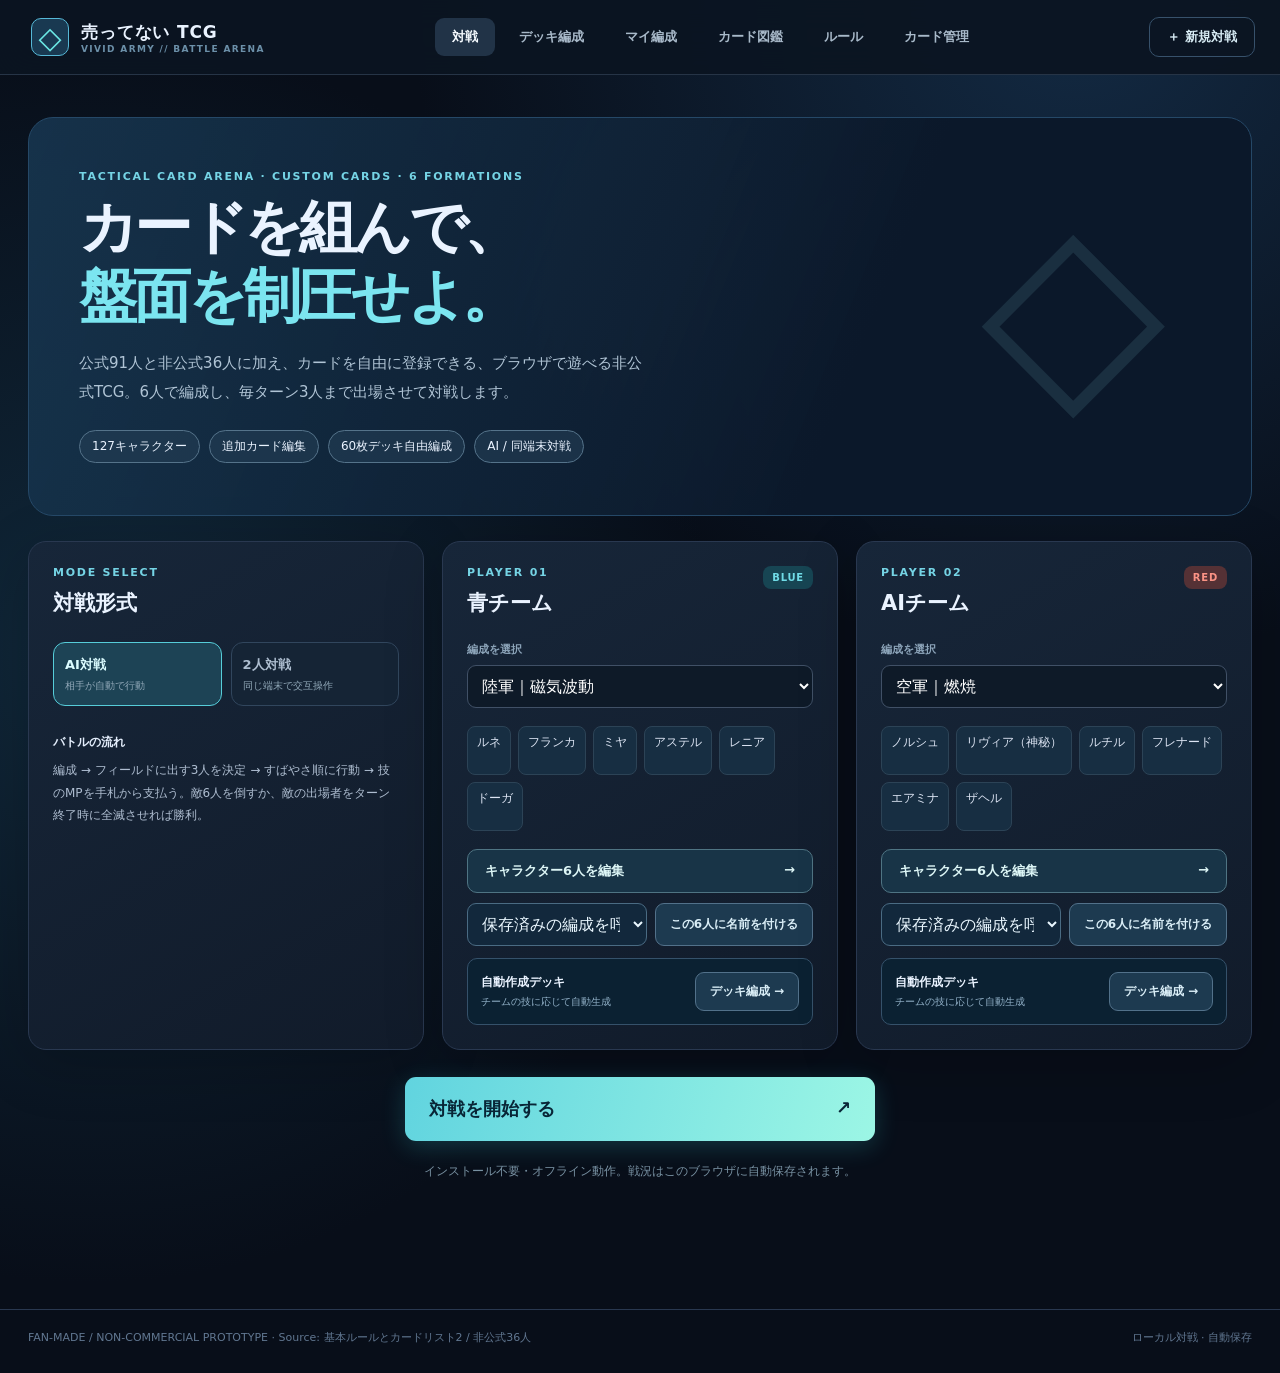
==== commit 3ba13d4d: "Add files via upload" ====
--- a/index.html
+++ b/index.html
@@ -1,23 +1,6848 @@
-<!doctype html>
-<html lang="ja">
-<head>
-  <meta charset="utf-8">
-  <meta name="viewport" content="width=device-width, initial-scale=1, viewport-fit=cover">
-  <meta name="theme-color" content="#080e19">
-  <meta name="description" content="6人編成・60枚デッキ・AI対戦・個人アカウントに対応したTCGブラウザゲーム">
-  <title>TCG｜対戦・デッキ編成</title>
-  <link rel="stylesheet" href="assets/css/style.css">
-  <script defer src="config.js"></script>
-  <script defer src="assets/js/data.js"></script>
-  <script defer src="assets/js/card_manager.js"></script>
-  <script defer src="assets/js/engine.js"></script>
-  <script defer src="assets/js/adjusted_cards.js"></script>
-  <script defer src="assets/js/deck_builder.js"></script>
-  <script defer src="assets/js/preset_manager.js"></script>
-  <script defer src="assets/js/account.js"></script>
-  <script defer src="assets/js/ui.js"></script>
-</head>
-<body>
-  <div id="app"></div>
-</body>
-</html>
+<!doctype html><html lang="ja"><head><meta charset="utf-8"><meta name="viewport" content="width=device-width, initial-scale=1, viewport-fit=cover"><meta name="theme-color" content="#080e19"><title>売ってないTCG｜公式カード新版対応・対戦アリーナ</title><meta name="description" content="公式91人と非公式36人を収録した、AI対戦・同端末2人対戦対応の非公式TCGブラウザゲーム。"><style>:root{--bg:#080e19;--panel:#121d2d;--panel2:#162338;--line:#293850;--ink:#eaf3ff;--muted:#8ea0b9;--blue:#6cdbea;--red:#fa987e;--gold:#f2d287;--shadow:0 14px 60px #0003;--rad:18px}*{box-sizing:border-box}html{font-family:"Hiragino Kaku Gothic ProN","Yu Gothic","Noto Sans JP",system-ui,sans-serif;background:var(--bg);color:var(--ink);-webkit-font-smoothing:antialiased}body{margin:0;min-height:100vh;background:radial-gradient(circle at 84% 0%,#132a43 0%,transparent 38%),radial-gradient(circle at 7% 48%,#10283a 0%,transparent 45%),var(--bg)}button,select,input{font:inherit}button{cursor:pointer}button:disabled{cursor:not-allowed;opacity:.45}a{color:inherit}.site-header{position:sticky;top:0;z-index:10;background:#0b1522ee;backdrop-filter:blur(16px);border-bottom:1px solid #263446}.head-inner{max-width:1320px;margin:auto;height:74px;padding:0 25px;display:flex;align-items:center;justify-content:space-between;gap:20px}.brand{display:flex;align-items:center;gap:12px;background:none;border:0;color:var(--ink);text-align:left}.logo-mark{display:grid;place-items:center;width:38px;height:38px;border:1px solid #56b8d7;border-radius:10px;background:#193951;font-size:30px;color:#6be8e4}.brand b{display:block;letter-spacing:.05em;font-size:17px}.brand small{display:block;color:#6c90a9;font-size:9px;letter-spacing:.15em;font-weight:700}.head-inner nav{display:flex;align-items:center;gap:7px}.head-inner nav button{border:0;color:#a8b9c9;background:transparent;padding:10px 17px;border-radius:9px;font-size:13px;font-weight:700;white-space:nowrap}.head-inner nav button.active,.head-inner nav button:hover{background:#213347;color:#f6fbff}.header-reset{background:transparent;border:1px solid #37516b;border-radius:10px;padding:10px 17px;color:#d7ebf4;font-size:13px;font-weight:700;white-space:nowrap}.main-content{max-width:1290px;margin:auto;padding:42px 28px 90px;min-height:calc(100vh - 150px)}.site-footer{max-width:1290px;padding:20px 28px 28px;margin:auto;border-top:1px solid var(--line);display:flex;justify-content:space-between;color:#617791;font-size:11px;gap:12px}.eyebrow{font-size:11px;letter-spacing:.16em;text-transform:uppercase;font-weight:900;color:#75d4e5;margin:0 0 10px}.hero-banner{padding:52px 50px;border:1px solid #254867;border-radius:25px;background:linear-gradient(112deg,#183954cf,#0b182a 67%),radial-gradient(circle at 70% 60%,#446983 0%,transparent 50%);overflow:hidden;position:relative}.hero-banner::after{content:'◇';position:absolute;right:7%;top:12%;color:#9ceef51c;font-size:240px;pointer-events:none}.hero-banner h1{font-size:clamp(32px,4.5vw,62px);letter-spacing:-.065em;line-height:1.2;margin:0 0 18px;font-weight:900}.hero-banner h1 span{color:#7be5f0}.hero-banner>p:not(.eyebrow){font-size:15px;max-width:570px;line-height:1.9;color:#b0c4d5}.banner-pills{display:flex;gap:9px;flex-wrap:wrap;margin-top:24px}.banner-pills span{font-size:12px;border:1px solid #55738a;background:#243f5599;padding:7px 12px;border-radius:99px}.setup-grid{display:grid;grid-template-columns:repeat(3,minmax(0,1fr));gap:18px;margin:25px 0}.panel{padding:24px;border:1px solid var(--line);border-radius:var(--rad);background:linear-gradient(150deg,#172639,#111b2a);box-shadow:var(--shadow)}.section-top,.boxheading,.modal-title{display:flex;align-items:start;justify-content:space-between;gap:13px}.section-top h2,.modal-title h2{font-size:21px;line-height:1.35;margin:0 0 24px}.mode-tabs{display:grid;grid-template-columns:1fr 1fr;gap:9px}.mode-tabs button{background:#152435;border:1px solid #31465d;padding:13px 11px;border-radius:12px;text-align:left;color:#aebed0}.mode-tabs button.on{border:1px solid #56cdd9;color:#dbfcff;background:#1d4355}.mode-tabs b,.mode-tabs small{display:block}.mode-tabs b{font-size:13px}.mode-tabs small{font-size:10px;color:#91a8b8;margin-top:5px;line-height:1.35}.rules-mini{font-size:12px;line-height:1.9;margin-top:25px;color:#aebdd0}.rules-mini b{color:#e3edfb}.rules-mini p{margin:5px 0 0}.side-chip{padding:6px 9px;border-radius:8px;font-size:10px;font-weight:900;letter-spacing:.08em}.side-chip.blue{background:#174553;color:#70dce7}.side-chip.red{background:#553135;color:#fb9385}.field-label{font-size:11px;font-weight:700;color:#8da5ba;display:block;margin:0 0 8px}.roster-config select{width:100%;background:#0e1a28;color:#fff;border:1px solid #405066;border-radius:9px;padding:10px}.roster-preview{display:flex;flex-wrap:wrap;gap:7px;min-height:105px;margin:18px 0}.roster-mini{font-size:12px;padding:7px 9px;border:1px solid #2c4356;border-radius:8px;background:#172e42;color:#dce4f3;cursor:pointer}.roster-mini:hover{border-color:#69d8e5}.line-btn{border:1px solid #4f7483;color:#ddf6f6;background:#183447;padding:12px 17px;border-radius:10px;display:flex;justify-content:space-between;gap:10px;width:100%;font-size:13px;font-weight:800}.line-btn:hover{background:#26516b}.start-area{display:flex;flex-direction:column;align-items:center;gap:10px;margin:27px 0}.start-area p{font-size:12px;color:#7891a2}.primary-btn{border:none;background:linear-gradient(105deg,#61d4df,#9cf6e5);color:#082536;padding:13px 23px;border-radius:11px;font-weight:900;box-shadow:0 6px 24px #37d9df33}.primary-btn:hover{filter:brightness(1.07)}.primary-btn.big{width:min(470px,100%);font-size:18px;padding:20px 24px;display:flex;justify-content:space-between}.pagehead{margin:0 0 28px}.pagehead h1{font-size:39px;margin:4px 0 10px}.pagehead h1 span{color:var(--blue)}.pagehead>p:not(.eyebrow){color:#9bb4c9;line-height:1.85}.catalog-grid{display:grid;grid-template-columns:repeat(6,minmax(0,1fr));gap:15px}.catalog-card{min-width:0;text-align:left;color:var(--ink);border:1px solid #2e4860;background:linear-gradient(140deg,#1b3248,#101c2a);border-radius:15px;padding:13px;transition:transform .15s,border-color .15s}.catalog-card:hover{border-color:#69d8e5;transform:translateY(-3px)}.catalog-top{display:flex;justify-content:space-between;gap:4px;font-size:9px;letter-spacing:.05em;color:#8daec4}.catalog-top span:last-child{color:#6de3ee}.catalog-avatar{height:80px;display:grid;place-items:center;color:#97ebee;font-size:34px;font-weight:900;background:radial-gradient(ellipse,#295b71 0%,#162b43 56%,transparent 75%)}.catalog-card>b,.catalog-card>small{display:block;white-space:nowrap;overflow:hidden;text-overflow:ellipsis}.catalog-card>b{font-size:16px;margin-bottom:4px}.catalog-card>small{font-size:10px;color:#8ab0c7;min-height:18px}.catalog-stats{display:flex;gap:4px;flex-wrap:wrap;color:#aab6cb;font-size:10px;margin-top:14px}.catalog-stats span{padding:4px;background:#23364a;border-radius:5px}.catalog-footer{border-top:1px solid #32455d;margin-top:12px;padding-top:10px;display:flex;justify-content:space-between;font-size:10px;color:#a9d8e6}.rules-grid{display:grid;grid-template-columns:repeat(2,minmax(0,1fr));gap:16px}.rules-grid article h2{font-size:16px;margin:0 0 11px}.rules-grid article p{font-size:13px;color:#aebfd0;line-height:1.9;margin:0}.battle-topbar{display:flex;justify-content:space-between;align-items:center;margin:0 0 19px}.battle-topbar h2{font-size:26px;margin:0}.turnbadge{padding:8px 14px;border:1px solid #508595;border-radius:999px;color:#b9e5ef;font-size:12px;font-weight:800}.notice{padding:15px 20px;background:#122c40;border-left:3px solid #68d8de;border-radius:8px;margin-bottom:18px;font-size:13px}.notice p{line-height:1.7;color:#a8c4d4;margin:3px 0}.selection-grid{display:grid;grid-template-columns:repeat(3,minmax(0,1fr));gap:15px}.pick-wrap{min-width:0}.pick-wrap .unit{min-height:270px}.pick-button{border:1px solid #395975;background:#152e42;color:#bedae8;width:100%;padding:13px;border-radius:0 0 12px 12px;font-weight:900;margin-top:-11px;position:relative}.pick-button.selected{background:#177587;color:white}.select-actions{display:flex;justify-content:space-between;align-items:center;margin-top:20px;background:#122338;padding:17px;border-radius:13px}.select-actions>span{font-size:14px;color:#b4cfdb}.board-area{background:radial-gradient(circle at 50% 50%,#20344c,#101a29 72%);border:1px solid #36526c;border-radius:19px;padding:19px 24px;margin-top:15px;box-shadow:inset 0 0 130px #0a19383b}.board-heading{display:flex;justify-content:space-between;align-items:center;padding:1px 0 13px;color:#97b7ca}.board-heading h3{margin:0;font-size:17px}.board-heading small{font-size:10px;letter-spacing:.1em}.board-heading>span{font-size:11px;display:flex;gap:9px;flex-wrap:wrap}.board-heading.enemy h3{color:var(--red)}.board-heading.friendly h3{color:var(--blue)}.battle-row{display:grid;grid-template-columns:repeat(3,minmax(0,1fr));gap:13px;min-height:242px}.unit{background:linear-gradient(152deg,#1b3046,#112034);border:1px solid #34506a;border-radius:13px;padding:10px 13px;position:relative;min-width:0;display:flex;flex-direction:column;align-items:center;min-height:238px;box-shadow:0 6px 22px #0002}.enemy-row .unit{background:linear-gradient(152deg,#3a2b36,#172236);border-color:#6c4650}.unit.selectable{border-color:#a5f8e9;box-shadow:0 0 0 2px #76eade44,0 0 32px #6bd7cc3c;cursor:pointer}.unit.selectable:hover{background:linear-gradient(152deg,#24576c,#142d42)}.unit.is-active{outline:2px solid #d8be7b;outline-offset:0}.unit.is-picked{border-color:#6de1e7}.unit.dead{opacity:.32}.unit-head{display:flex;justify-content:space-between;align-items:center;width:100%}.unit-no{font-size:9px;color:#779cb8;font-weight:900}.tiny-icon{background:none;color:#8aaabf;border:0;font-size:16px;font-weight:800;padding:2px}.unit-portrait{width:56px;height:56px;display:grid;place-items:center;border-radius:50%;margin:3px 0 5px;background:#25495d;border:2px solid #39708a;box-shadow:0 0 24px #5dcef622;font-size:19px;font-weight:900;color:#c0f1eb;letter-spacing:-.06em}.enemy-row .unit-portrait{background:#62404f;border-color:#8b616c;color:#f3c7b8}.unit-name{font-size:17px;letter-spacing:-.04em}.unit-role{font-size:10px;color:#88a6bc;white-space:nowrap;overflow:hidden;text-overflow:ellipsis;max-width:95%}.hp-label{width:100%;display:flex;align-items:end;justify-content:space-between;margin:9px 0 3px}.hp-label small{font-size:10px;color:#86d8bd;font-weight:700}.hp-label b{font-size:15px}.hp-label em{font-weight:400;font-size:10px;color:#7899aa;font-style:normal}.hp-track{width:100%;height:6px;border-radius:5px;background:#223a43;overflow:hidden}.hp-fill{height:100%;background:linear-gradient(90deg,#57ae99,#9beaaf);border-radius:6px}.stats{display:flex;gap:9px;justify-content:center;flex-wrap:wrap;margin:9px 0 2px}.stats span{font-size:10px;color:#8fa9bd}.stats span:first-child{display:none}.stats b{color:#d2e6f1;font-size:11px}.badges{min-height:22px;display:flex;gap:3px;flex-wrap:wrap;justify-content:center;margin-top:4px}.mini-tag{padding:3px 5px;font-size:10px;border-radius:5px;background:#2f4056;color:#d5e1ee}.mini-tag.armorLight{background:#204c61;color:#93dbf5}.mini-tag.armorHeavy{background:#4a466d;color:#c0b8f9}.mini-tag.mark{background:#215850;color:#8be5db}.mini-tag.fire{background:#704037;color:#ffc2ae}.mini-tag.poison{background:#4e4563;color:#d9c7fc}.mini-tag.sleep{background:#2b436a}.mini-tag.status{background:#5a3c48}.target-overlay,.picked-indicator{position:absolute;left:10%;right:10%;bottom:-9px;background:#62dcd2;color:#093339;padding:7px 3px;border-radius:7px;font-size:11px;font-weight:900;text-align:center;z-index:1;box-shadow:0 2px 11px #0006}.picked-indicator{background:#1c8a9e;color:white}.empty-slot{border:1px dashed #385168;border-radius:12px;display:grid;place-items:center;color:#536e82;font-size:10px;letter-spacing:.1em}.middle-strip{height:67px;display:flex;justify-content:space-between;align-items:center;color:#81b7c6;letter-spacing:.12em;font-size:10px;padding:8px 9px}.board-heading.friendly{padding:13px 0 0}.underboard{display:grid;grid-template-columns:1fr 2fr;gap:17px;margin-top:17px}.bench-box,.action-box,.hand-panel,.log-panel{background:linear-gradient(160deg,#142337,#0e1928);border:1px solid #30445a;border-radius:15px;padding:18px}.boxheading{margin:0 0 14px;align-items:center}.boxheading h3{margin:0;font-size:15px}.boxheading span{font-size:11px;color:#7698af}.bench-list{display:flex;gap:8px;flex-wrap:wrap;min-height:100px;align-content:start}.bench-list>span{padding:9px 10px;border:1px solid #39556f;border-radius:8px;background:#1b344a;font-size:12px;cursor:pointer}.bench-list>span small{display:block;color:#94bbcb;margin-top:5px}.bench-list em{color:#627e91;font-size:13px}.boxheading.grave{border-top:1px solid #345069;margin-top:14px;padding-top:11px}.action-row{display:grid;grid-template-columns:repeat(3,minmax(0,1fr));gap:10px}.attack-btn,.skill-btn{padding:15px 8px;text-align:left;min-height:74px;color:#d5e8f0;border-radius:11px;border:1px solid #496a7b;background:#213a50}.attack-btn:hover,.skill-btn:not(:disabled):hover{border-color:#87e0ee;background:#245069}.attack-btn{background:#1c655e;border-color:#3ba596}.attack-btn b,.skill-btn b{display:block;font-size:13px;line-height:1.5}.attack-btn small,.skill-btn small{display:block;font-size:10px;margin-top:6px;color:#a3bcc8;line-height:1.5}.choose-target{padding:11px 14px;background:#175366;border-radius:9px;margin-bottom:10px;font-size:12px;line-height:1.7}.choose-target button{margin-left:8px;background:#143047;border:1px solid #638fa0;border-radius:6px;color:#effcff;padding:4px 9px}.hand-panel{margin-top:17px}.hand-list{display:flex;gap:9px;overflow-x:auto;padding:5px 0 12px}.hand-card{width:123px;min-width:123px;min-height:127px;padding:12px;border:1px solid #4c637d;border-radius:12px;text-align:left;color:#eef7ff;background:#213951;display:flex;flex-direction:column;align-items:start}.hand-card span{font-size:10px;color:#a6bed4}.hand-card b{font-size:16px;margin:12px 0 9px}.hand-card small{font-size:10px;color:#b5c6d3;line-height:1.45}.hand-card.support-card{background:#453c33;border-color:#79694d}.hand-card.support-card:hover{border-color:#ffe1a1}.hand-footnote{color:#7793a5;font-size:11px;margin:10px 0 0}.log-panel{margin-top:17px}.log-list{max-height:300px;overflow:auto;scrollbar-color:#31556c transparent}.log-list p{margin:0;font-size:11px;line-height:1.9;padding:5px 3px;border-bottom:1px solid #29394b;color:#b5c5d3}.veil{position:fixed;inset:0;z-index:20;background:#050d19dd;backdrop-filter:blur(9px);display:flex;align-items:center;justify-content:center;padding:18px}.veil.high{z-index:30}.modal{width:min(560px,100%);max-height:min(90vh,900px);overflow:auto;background:#15263a;border:1px solid #548393;border-radius:18px;padding:25px;box-shadow:0 30px 100px #0009}.close-btn{font-size:28px;border:0;color:#d5eaf3;background:transparent;padding:0 5px}.modal-title h2{margin:0 0 10px}.roster-editor{width:min(900px,100%)}.muted{color:#97aebf;font-size:12px}.roster-filters{display:flex;gap:12px;margin:17px 0}.roster-filters input,.roster-filters select{width:50%;background:#0f1a27;color:#eaf3ff;border:1px solid #3a526b;border-radius:9px;padding:10px}.roster-grid{display:grid;grid-template-columns:repeat(4,minmax(0,1fr));gap:9px;max-height:50vh;overflow:auto;margin:17px 0 23px}.roster-card{position:relative;display:flex;flex-direction:column;align-items:start;text-align:left;min-width:0;padding:13px 10px;border:1px solid #39516d;border-radius:10px;background:#1b3148;color:#e6f4fa}.roster-card.checked{border-color:#6be5da;background:#215067}.roster-card b{font-size:13px;margin:7px 0 4px}.roster-card small{font-size:10px;color:#92b2c3;white-space:nowrap;overflow:hidden;text-overflow:ellipsis;max-width:95%}.roster-id{font-size:10px;color:#95b7d2}.roster-check{position:absolute;top:8px;right:9px;color:#8ce8e2;font-size:19px}.hero-detail .detail-archetype{color:#86c6d8;font-size:12px}.hero-detail>p:not(.eyebrow){font-size:13px;line-height:1.9;color:#c4d1df}.detail-stats{display:grid;grid-template-columns:repeat(4,minmax(0,1fr));gap:8px;margin:18px 0}.detail-stats span{padding:10px;background:#233b51;border-radius:9px;display:flex;flex-direction:column;text-align:center}.detail-stats small{font-size:10px;color:#94bdd1}.detail-stats b{font-size:21px}.detail-section{border-top:1px solid #39546c;padding:17px 0}.detail-section h3{font-size:14px;margin:0 0 10px;line-height:1.5}.detail-section h3 span{float:right;font-size:11px;color:#a3dde0}.detail-section p{font-size:12px;line-height:1.85;color:#bbcad9;margin:0}.defense-dialog{text-align:center}.defense-dialog p:not(.eyebrow){color:#a6bbc9}.armor-options{display:grid;grid-template-columns:1fr 1fr;gap:12px;margin-top:25px}.armor-options button{background:#203c55;border:1px solid #6593af;color:#ebf8ff;padding:17px;border-radius:12px;text-align:left}.armor-options button:nth-child(2){background:#343451;border-color:#7d7fbc}.armor-options b,.armor-options span,.armor-options small{display:block}.armor-options span{font-size:19px;margin:8px 0}.armor-options small{font-size:11px;color:#a8bed1}.handoff-modal{text-align:center;max-width:440px}.handoff-icon{font-size:60px;color:#88dfe5}.handoff-modal p:not(.eyebrow){color:#9eb8c9;line-height:1.8;font-size:13px}.victory{padding:65px 30px;text-align:center;border:1px solid #375b6c;border-radius:19px;background:radial-gradient(circle at 50% 0%,#1e5560,#112439 56%,#101c2b);margin-bottom:20px}.victory-icon{font-size:76px;color:#77eff0}.victory h1{font-size:42px;margin:5px 0}.victory>p:not(.eyebrow){color:#9dbece}.victory-actions{display:flex;justify-content:center;gap:11px;align-items:center;margin:27px 0}.victory-actions .line-btn{width:auto}.victory-grid{display:flex;justify-content:center;gap:26px;font-size:12px}.victory-grid div{display:flex;flex-direction:column;gap:6px;color:#a9c1d3}.victory-grid b{color:#e5f3fe}.no-units{display:grid;place-items:center;color:#6e8ba1;padding:25px;grid-column:1/-1}.site-header button:focus-visible,.main-content button:focus-visible{outline:3px solid #f7df8e;outline-offset:2px}@media(max-width:1050px){.setup-grid{grid-template-columns:1fr 1fr}.setup-grid>.panel:first-child{grid-column:1/-1}.catalog-grid{grid-template-columns:repeat(4,minmax(0,1fr))}.underboard{grid-template-columns:1fr 1.5fr}.main-content{padding-inline:20px}}@media(max-width:700px){.head-inner{height:65px;padding:0 12px;gap:8px}.brand{gap:7px}.logo-mark{width:29px;height:29px;font-size:21px}.brand b{font-size:12px}.brand small{font-size:7px}.head-inner nav{gap:0}.head-inner nav button{padding:8px 7px;font-size:11px}.header-reset{display:none}.main-content{padding:20px 10px 60px}.site-footer{padding-inline:12px}.hero-banner{padding:30px 23px}.hero-banner::after{right:-10%;font-size:140px}.setup-grid{grid-template-columns:1fr;gap:12px}.setup-grid>.panel:first-child{grid-column:auto}.panel{padding:19px}.catalog-grid{grid-template-columns:repeat(2,minmax(0,1fr));gap:9px}.catalog-avatar{height:65px}.rules-grid{grid-template-columns:1fr}.battle-topbar h2{font-size:18px}.turnbadge{font-size:10px}.board-area{padding:10px 6px;border-radius:13px}.battle-row{gap:5px;min-height:210px}.unit{padding:6px;min-height:205px;border-radius:9px}.unit-portrait{width:38px;height:38px;font-size:13px;margin:3px 0 5px}.unit-name{font-size:12px}.unit-role{font-size:8px;max-width:100%}.hp-label{margin-top:8px}.hp-label b{font-size:11px}.hp-label em{font-size:8px}.stats{gap:5px}.stats span{font-size:9px}.stats b{font-size:9px}.badges{gap:2px}.mini-tag{font-size:8px;padding:3px}.target-overlay{font-size:8px}.middle-strip{height:54px;font-size:8px}.board-heading h3{font-size:13px}.board-heading>span{font-size:9px}.underboard{grid-template-columns:1fr;gap:11px}.action-row{gap:5px}.attack-btn,.skill-btn{min-height:87px;padding:9px 7px}.skill-btn b,.attack-btn b{font-size:11px}.skill-btn small,.attack-btn small{font-size:9px}.hand-card{min-width:104px;width:104px;min-height:118px;padding:10px}.hand-card b{font-size:13px}.selection-grid{grid-template-columns:repeat(2,minmax(0,1fr));gap:12px}.select-actions{gap:10px}.select-actions .primary-btn{font-size:12px}.roster-grid{grid-template-columns:repeat(2,minmax(0,1fr))}.roster-filters{flex-direction:column}.roster-filters input,.roster-filters select{width:100%}.modal{padding:20px}.victory h1{font-size:28px}.victory-actions{flex-direction:column}.victory-actions .line-btn{width:100%}}
+
+.pass-line{display:flex;justify-content:flex-end;margin-top:12px}.pass-line button{border:1px solid #364c60;border-radius:7px;background:#132638;color:#a5bcca;padding:8px 12px;font-size:11px}.pass-line button:hover{background:#284157;color:#e6f5fb}
+/* Card manager */
+.manager-tabs{display:flex;gap:9px;flex-wrap:wrap;margin:0 0 18px}.manager-tabs button{border:1px solid #35526b;color:#b2c9d8;background:#17283b;padding:12px 17px;border-radius:10px;font-size:13px;font-weight:800}.manager-tabs button.on{border-color:#5ed7db;background:#184b5e;color:#e8fdfb}.manager-tools,.manager-actions{display:flex;align-items:center;gap:10px;flex-wrap:wrap;margin:16px 0}.manager-tools>input{flex:1;min-width:180px}.manager-list{display:grid;gap:9px}.manager-entry{display:flex;justify-content:space-between;align-items:center;gap:12px;border:1px solid #2d4860;border-radius:11px;padding:13px 15px;background:#112235}.manager-entry>div:first-child{display:flex;flex-direction:column;gap:5px}.manager-entry b{font-size:16px}.manager-entry small{color:#83b3ca}.manager-entry span{font-size:11px;color:#98b3c7}.manager-entry em{color:#e3ce9b;font-style:normal}.manager-entry-actions{display:flex;gap:9px}.manager-entry-actions button,.small-outline,.file-button{background:#1d3a50;color:#d9edf6;border:1px solid #52718a;border-radius:9px;padding:10px 14px;font-size:12px;font-weight:700;cursor:pointer}.manager-entry-actions .danger-button{border-color:#704950;color:#f3acaf;background:#462a33}.manager-warning{border-left:3px solid #d5af65;padding:14px 16px;font-size:12px;line-height:1.75;color:#e3d3ad;background:#463b2c56;border-radius:7px}.import-summary{margin:20px 0 31px;display:flex;gap:12px;flex-wrap:wrap;align-items:center;padding:21px;border-radius:12px;background:#172e42;border:1px solid #3e6880}.import-summary strong{font-size:21px}.import-summary span{font-size:12px;color:#a9bed3;flex:1;min-width:155px}.import-summary button{white-space:nowrap}.manager-tools input,.manage-form input,.manage-form textarea,.manage-form select,.paste-area,.manual-modal input,.manual-modal select{display:block;width:100%;background:#0a1c2e;border:1px solid #426079;color:#f0f8ff;padding:11px 12px;border-radius:9px;outline-offset:1px}.manage-form label,.manual-modal label{display:block;font-size:12px;color:#b3cadd;font-weight:700;line-height:1.55;margin:12px 0}.manage-form label input,.manage-form label select,.manage-form label textarea,.manual-modal label input,.manual-modal label select{margin-top:7px;font-size:14px}.manage-cols{display:grid;grid-template-columns:repeat(2,minmax(0,1fr));gap:16px}.stat-edit-grid{display:grid;grid-template-columns:repeat(4,minmax(0,1fr));gap:13px;margin:12px 0}.manage-form .boxheading{margin-top:16px}.manage-form .boxheading h2{margin:0;font-size:21px}.manage-form .boxheading h3{margin:0}.skill-edit{padding:17px;margin:14px 0;border-radius:11px;background:#10273c;border:1px solid #395873}.skill-edit .boxheading{margin:0 0 5px}.skill-edit .boxheading strong{font-size:14px}.skill-edit textarea{resize:vertical}.special-checks{display:flex;gap:6px;flex-wrap:wrap;margin-top:7px}.special-checks .special-check{font-size:11px;display:flex;align-items:center;gap:4px;border-radius:7px;padding:5px 7px;margin:0;background:#18374e;border:1px solid #39566b}.special-check input{width:auto;margin:0}.paste-area{font-size:13px;line-height:1.7;min-height:200px;resize:vertical}.file-button input{display:none}.manual-modal{width:min(720px,100%)}.manual-desc{background:#122f44;border:1px solid #41657a;border-radius:10px;padding:14px;font-size:13px;line-height:1.8;white-space:pre-wrap}.manual-action-grid{display:grid;grid-template-columns:repeat(4,minmax(0,1fr));gap:8px;margin:16px 0}.manual-action-grid button{padding:10px 6px}.manual-finish{width:100%}
+@media(max-width:700px){.manager-tabs{gap:4px}.manager-tabs button{font-size:11px;padding:9px 8px}.manage-cols{grid-template-columns:1fr;gap:0}.stat-edit-grid{grid-template-columns:repeat(2,minmax(0,1fr))}.manager-entry{align-items:start;flex-direction:column}.manager-entry-actions{align-self:end}.manual-action-grid{grid-template-columns:repeat(3,minmax(0,1fr))}.head-inner nav button{font-size:10px;padding:7px 4px}.import-summary{flex-direction:column;align-items:stretch}}
+
+/* 対戦中の新規対戦: デスクトップ・モバイル共通の固定操作エリア */
+.new-battle-toolbar{position:sticky;top:74px;z-index:9;display:flex;align-items:center;justify-content:space-between;gap:12px;margin:-18px 0 22px;padding:11px 16px;border:1px solid #345b70;border-radius:12px;background:#132a3cf5;backdrop-filter:blur(14px);box-shadow:0 7px 25px #0005}
+.new-battle-toolbar>span{color:#abc8d9;font-size:12px;font-weight:800;white-space:nowrap}
+.new-battle-action{border:1px solid #5da9b6;border-radius:9px;background:#19475a;color:#e1fafe;font-weight:900;font-size:13px;padding:10px 16px;white-space:nowrap;min-height:42px}
+.new-battle-action:hover{background:#286479;border-color:#93e0e7}
+.new-battle-action:focus-visible{outline:3px solid #f7df8e;outline-offset:2px}
+@media(max-width:700px){.new-battle-toolbar{top:65px;margin:-7px 0 17px;padding:8px 11px;border-radius:9px}.new-battle-toolbar>span{font-size:11px}.new-battle-action{font-size:12px;padding:9px 13px;min-height:40px}}
+
+/* 60枚デッキビルダー */
+.deck-toolbar{display:flex;justify-content:space-between;align-items:center;gap:16px;margin-bottom:16px;padding:17px 19px}
+.deck-side-switch{display:flex;flex-wrap:wrap;gap:8px}
+.deck-side-switch button{background:#14283e;border:1px solid #476075;color:#adc5d8;border-radius:10px;padding:12px 18px;min-width:135px;text-align:left;font-size:13px;font-weight:850;cursor:pointer}
+.deck-side-switch button small{font-size:10px;display:block;margin-top:4px;color:#94aec2}
+.deck-side-switch button.active{background:#19495a;border-color:#79dce0;color:#e9ffff}
+.deck-head-actions,.deck-transfer-actions{display:flex;gap:9px;flex-wrap:wrap}
+.deck-summary{display:grid;grid-template-columns:minmax(220px,1.4fr) repeat(3,minmax(130px,1fr));gap:12px;margin-bottom:12px}
+.deck-summary>div{background:#14273c;border:1px solid #31485e;border-radius:14px;padding:19px 17px}
+.deck-number span,.deck-summary-stat small{font-size:11px;color:#a5c1d2;display:block;margin-bottom:8px;font-weight:800}
+.deck-number strong{font-size:39px;font-weight:950;letter-spacing:-1px}
+.deck-number strong em{font-size:13px;letter-spacing:0;color:#9db3c5;font-style:normal;font-weight:700}
+.deck-number.okay strong,.deck-valid strong{color:#75e7c5}
+.deck-number.too-many strong,.deck-invalid strong{color:#ffada1}
+.deck-progress{height:5px;background:#2c4257;border-radius:4px;margin-top:10px;overflow:hidden}
+.deck-progress i{height:100%;display:block;background:#71d9c1;transition:width .14s}
+.deck-number.too-many .deck-progress i{background:#f28c84}
+.deck-summary-stat{display:flex;flex-direction:column;justify-content:center;gap:3px}
+.deck-summary-stat b{font-size:24px}
+.deck-summary-stat span{font-size:10px;color:#91a8bc}
+.deck-valid,.deck-invalid,.deck-warning{padding:13px 16px;margin-bottom:12px;border-radius:10px;font-size:12px;line-height:1.7}
+.deck-valid{border:1px solid #356956;color:#b9e6d5;background:#14382f}
+.deck-invalid{border:1px solid #774b4c;color:#f9c2c0;background:#45292e}
+.deck-warning{border:1px solid #745c37;color:#ebd2a6;background:#3f3628}
+.deck-layout{display:grid;grid-template-columns:1fr 1fr;gap:15px;align-items:start}
+.deck-main{display:grid;gap:15px}
+.deck-section{padding:20px}
+.deck-section .section-top{margin-bottom:15px}
+.deck-section .section-top small{font-size:11px;color:#a4c0cf}
+.deck-list{display:grid;gap:7px}
+.deck-item{display:flex;align-items:center;justify-content:space-between;gap:10px;padding:11px 10px 11px 13px;background:#12283e;border:1px solid #304a64;border-radius:9px}
+.deck-item-label{min-width:0;flex:1}
+.deck-item-label b{font-size:13px;display:block;color:#e6f4ff}
+.deck-item-label small{display:block;font-size:10px;line-height:1.45;color:#91b1c8;margin-top:4px}
+.deck-qty{display:flex;align-items:center;gap:4px;flex-shrink:0}
+.deck-qty button{height:33px;width:34px;border:1px solid #51758a;border-radius:7px;background:#1c3b53;color:#e4faff;font-size:20px;line-height:1;cursor:pointer}
+.deck-qty button:disabled{opacity:.35;cursor:not-allowed}
+.deck-qty input{font-size:14px;appearance:textfield;text-align:center;width:50px;height:33px;background:#0b1a2b;border:1px solid #456179;color:#f2faff;border-radius:7px}
+.deck-qty input::-webkit-inner-spin-button,.deck-qty input::-webkit-outer-spin-button{-webkit-appearance:none;margin:0}
+.deck-save-panel{display:flex;align-items:center;gap:35px;justify-content:space-between;margin-top:16px}
+.deck-save-info{max-width:620px}
+.deck-save-info h2{font-size:18px;margin:0 0 9px}
+.deck-save-info p,.deck-transfer p{font-size:12px;color:#aec1d1;line-height:1.8}
+.deck-save-actions{min-width:220px;display:flex;flex-direction:column;gap:8px}
+.deck-save-actions button{width:100%}
+.deck-transfer{margin-top:14px}
+.deck-transfer h2{font-size:17px;margin:0 0 10px}
+.setup-deck-summary{display:flex;justify-content:space-between;gap:8px;align-items:center;margin-top:12px;padding:13px;border:1px solid #35516a;border-radius:10px;background:#0b2132}
+.setup-deck-summary div{display:flex;flex-direction:column;gap:4px}
+.setup-deck-summary strong{font-size:12px}
+.setup-deck-summary small{font-size:10px;color:#93b2c9}
+.setup-deck-summary button{white-space:nowrap}
+@media(max-width:990px){.deck-summary{grid-template-columns:repeat(2,minmax(0,1fr))}.deck-layout{grid-template-columns:1fr}}
+@media(max-width:700px){.head-inner{gap:5px;min-width:0}.head-inner nav{overflow-x:auto;scrollbar-width:none;max-width:calc(100vw - 110px);justify-content:flex-start}.head-inner nav::-webkit-scrollbar{display:none}.head-inner nav button{flex-shrink:0;padding:8px 7px!important;font-size:10px}.head-inner .brand{flex-shrink:0}.head-inner .brand small{display:none}.deck-summary{gap:8px}.deck-summary>div{padding:12px}.deck-number strong{font-size:30px}.deck-summary-stat b{font-size:19px}.deck-toolbar{padding:12px;align-items:stretch;flex-direction:column}.deck-side-switch button{min-width:unset;flex:1;padding:9px 10px}.deck-save-panel{flex-direction:column;align-items:stretch;gap:12px}.deck-save-actions{min-width:unset}.deck-section{padding:14px}.deck-item{padding:9px}.deck-qty button{height:37px;width:35px}.deck-qty input{height:37px;width:45px}.setup-deck-summary{flex-direction:column;align-items:stretch}.setup-deck-summary button{width:100%}}
+/* 名前を付けて保存する自由編成 */
+.setup-preset-tools{display:flex;align-items:stretch;gap:8px;flex-wrap:wrap;margin-top:10px}
+.setup-preset-tools select{flex:1;min-width:170px;background:#12283c;border:1px solid #4a6b83;color:#eaf7ff;border-radius:9px;padding:10px}
+.setup-preset-tools .small-outline{flex-shrink:0}
+.preset-workspace,.preset-library,.preset-cloud{margin-bottom:17px}
+.preset-workspace .section-top,.preset-library .section-top,.preset-cloud .section-top{margin-bottom:15px}
+.preset-sides{display:flex;gap:9px;margin:0 0 13px}
+.preset-sides button{border:1px solid #4b687c;border-radius:9px;background:#192d42;color:#a9c8d9;padding:11px 16px;font-weight:800}
+.preset-sides button.active{background:#1b5362;border-color:#79dedc;color:#eeffff}
+.preset-current-roster{display:flex;flex-wrap:wrap;gap:8px;margin-bottom:11px}
+.preset-current-roster .roster-mini{border:1px solid #4a6981;border-radius:9px;padding:9px 12px;background:#132d43;color:#dcf3ff;cursor:pointer}
+.preset-save-form{display:grid;grid-template-columns:1fr;gap:12px;max-width:700px;margin:18px 0}
+.preset-save-form label,.cloud-form label,.cloud-token-label{display:flex;flex-direction:column;gap:7px;font-weight:750;font-size:12px;color:#b9cddb}
+.preset-save-form input[type=text],.cloud-form input,.cloud-token-label input{width:100%;border:1px solid #496b80;border-radius:9px;background:#0d2436;color:#f4fbff;padding:12px;font:inherit;font-size:14px}
+.preset-save-form .preset-checkbox{display:flex;flex-direction:row;gap:9px;align-items:center;font-weight:650}
+.preset-checkbox input{accent-color:#64d8db;width:18px;height:18px}
+.preset-actions{display:flex;gap:9px;flex-wrap:wrap;align-items:center;margin-top:13px}
+.preset-actions>.primary-btn{padding:11px 18px}
+.preset-library .section-top>span,.cloud-mark{color:#a4c6d7;font-size:12px;font-weight:800}
+.preset-grid{display:grid;grid-template-columns:repeat(2,minmax(0,1fr));gap:13px}
+.preset-card{padding:20px;border:1px solid #344f68;border-radius:13px;background:#0f2337;min-width:0}
+.preset-card-top{display:flex;justify-content:space-between;gap:9px;font-size:10px;color:#89b1c8;letter-spacing:.06em}
+.preset-card h3{font-size:19px;margin:11px 0 8px;overflow-wrap:anywhere}
+.preset-card p{line-height:1.8;font-size:12px;color:#c0d3e2;min-height:43px;overflow-wrap:anywhere}
+.preset-card-sub{font-size:11px;color:#87baba;margin:10px 0 16px}
+.preset-buttons{display:flex;gap:7px;flex-wrap:wrap}
+.preset-buttons .small-outline{padding:9px 11px}
+.preset-buttons .danger-button{color:#ffb9bc;background:#522c34;border-color:#835358}
+.empty-preset{color:#a2bfd1;background:#0b2034;border:1px dashed #55758b;border-radius:12px;padding:24px;line-height:1.8;font-size:13px}
+.preset-cloud>p{font-size:13px;color:#b5ccda;line-height:1.8}
+.cloud-form{display:grid;grid-template-columns:repeat(2,minmax(0,1fr));gap:12px;margin:18px 0}
+.cloud-token-label{max-width:600px}
+.cloud-note{margin-top:15px;font-size:12px!important;color:#99b8ca!important;line-height:1.9!important}
+@media(max-width:760px){.preset-grid,.cloud-form{grid-template-columns:1fr}.preset-workspace,.preset-library,.preset-cloud{padding:16px}.setup-preset-tools{flex-direction:column}.setup-preset-tools .small-outline{width:100%}.preset-card{padding:16px}.preset-actions button,.preset-actions .file-button{flex-grow:1;text-align:center}}
+
+/* 手動発動できるとくせい */
+.trait-activation-row{display:flex;flex-wrap:wrap;align-items:center;gap:.55rem;margin:0 0 1rem;padding:.8rem 1rem;border:1px solid var(--line, #334155);border-radius:14px;background:rgba(15,23,42,.45)}
+.trait-activation-row>b{flex-basis:100%;font-size:.82rem;color:var(--muted, #94a3b8)}
+</style></head><body><div id="app"></div><script>let CARD_DATA=[
+  {
+    "id": 1000,
+    "name": "ルネ",
+    "origin": "ビビッドアーミー参考（非公式）",
+    "faction": "陸軍",
+    "archetype": "磁気波動",
+    "desc": "陸軍の守備を担う工兵。装甲と導電兵装を同時に指揮する。",
+    "hp": 180,
+    "attack": 50,
+    "defense": 70,
+    "speed": 40,
+    "role": "開幕の防御",
+    "traitName": "制御装甲",
+    "trait": "初めてフィールドに出たとき、フィールド上の味方全員が次に受ける敵の攻撃のダメージをそれぞれ-20する（バトル中1回）。",
+    "skills": [
+      {
+        "name": "帯電弾",
+        "cost": 2,
+        "special": [],
+        "desc": "敵1人に60ダメージ。その敵に磁気波動を1枚付与する。"
+      },
+      {
+        "name": "防衛プロトコル",
+        "cost": 3,
+        "special": [],
+        "desc": "フィールド上の味方全員のぼうぎょを次のターン終了時まで+10する。"
+      }
+    ]
+  },
+  {
+    "id": 1001,
+    "name": "フランカ",
+    "origin": "ビビッドアーミー参考（非公式）",
+    "faction": "陸軍",
+    "archetype": "磁気波動",
+    "desc": "電磁エネルギーを瞬間的に解放する突撃手。",
+    "hp": 150,
+    "attack": 70,
+    "defense": 40,
+    "speed": 70,
+    "role": "起爆・単体火力",
+    "traitName": "放電の衝動",
+    "trait": "このキャラクターが磁気波動の付いた敵を攻撃するとき、その攻撃のダメージ+10。",
+    "skills": [
+      {
+        "name": "ショートサーキット",
+        "cost": 2,
+        "special": [],
+        "desc": "敵1人に70ダメージ。磁気波動が付いていれば、そのうち1枚を直ちに起爆する。"
+      },
+      {
+        "name": "スパークエンド",
+        "cost": 4,
+        "special": [],
+        "desc": "敵1人に90ダメージ。その敵の磁気波動をすべて起爆する。"
+      }
+    ]
+  },
+  {
+    "id": 1002,
+    "name": "ミヤ",
+    "origin": "ビビッドアーミー参考（非公式）",
+    "faction": "陸軍",
+    "archetype": "磁気波動",
+    "desc": "軽快な動きで敵を発見し、味方の攻撃を電磁連携につなげる。",
+    "hp": 150,
+    "attack": 50,
+    "defense": 50,
+    "speed": 80,
+    "role": "磁気波動の供給",
+    "traitName": "電磁コンタクト",
+    "trait": "このキャラクターがフィールドにいる間、味方が通常攻撃を命中させたとき、1ターンに1回だけ50%で攻撃対象に磁気波動を1枚付与する。",
+    "skills": [
+      {
+        "name": "バズパルス",
+        "cost": 2,
+        "special": [],
+        "desc": "敵1人に50ダメージを与え、磁気波動を1枚付与する。"
+      },
+      {
+        "name": "シグナルブースト",
+        "cost": 3,
+        "special": [],
+        "desc": "フィールド上の敵を2人まで選び、それぞれに磁気波動を1枚付与する。"
+      }
+    ]
+  },
+  {
+    "id": 1003,
+    "name": "アステル",
+    "origin": "創作キャラクター（非公式）",
+    "faction": "陸軍",
+    "archetype": "磁気波動",
+    "desc": "戦場の電磁反応を記録する測定員。小さな変化も見逃さない。",
+    "hp": 160,
+    "attack": 40,
+    "defense": 50,
+    "speed": 60,
+    "role": "新規：リソース確保",
+    "traitName": "補給電算",
+    "trait": "初めてフィールドに出たとき、自分の山札からMPカードを1枚選んで手札に加え、山札をシャッフルする（バトル中1回）。",
+    "skills": [
+      {
+        "name": "観測波",
+        "cost": 1,
+        "special": [],
+        "desc": "敵1人に磁気波動を1枚付与する。"
+      },
+      {
+        "name": "断層解析",
+        "cost": 3,
+        "special": [],
+        "desc": "磁気波動を持つ敵1人に確定40ダメージ。対象が持つ磁気波動は解除しない。"
+      }
+    ]
+  },
+  {
+    "id": 1004,
+    "name": "レニア",
+    "origin": "創作キャラクター（非公式）",
+    "faction": "陸軍",
+    "archetype": "磁気波動",
+    "desc": "高速の電磁滑走装置を使う斥候。相手の行動に先回りする。",
+    "hp": 140,
+    "attack": 70,
+    "defense": 30,
+    "speed": 90,
+    "role": "新規：高速妨害",
+    "traitName": "誘導電路",
+    "trait": "フィールド上の敵に磁気波動が1枚以上付いている間、このキャラクターのすばやさ+10。",
+    "skills": [
+      {
+        "name": "先行スパーク",
+        "cost": 2,
+        "special": [],
+        "desc": "確定先手を取り、敵1人に60ダメージ。対象に磁気波動を1枚付与する。"
+      },
+      {
+        "name": "回路遮断",
+        "cost": 3,
+        "special": [],
+        "desc": "磁気波動を持つ敵1人に50ダメージを与え、その敵は次の行動順で持ち技を使用できない。"
+      }
+    ]
+  },
+  {
+    "id": 1005,
+    "name": "ドーガ",
+    "origin": "創作キャラクター（非公式）",
+    "faction": "陸軍",
+    "archetype": "磁気波動",
+    "desc": "電磁障壁を背負う守備兵。味方の退路を守り続ける。",
+    "hp": 200,
+    "attack": 40,
+    "defense": 70,
+    "speed": 30,
+    "role": "新規：攻撃誘導・壁役",
+    "traitName": "磁気吸引",
+    "trait": "このキャラクターがフィールドにいる間、磁気波動の付いた敵による味方への単体攻撃を、1ターンに1回だけ30%でこのキャラクターに変更する。",
+    "skills": [
+      {
+        "name": "磁束シェルター",
+        "cost": 2,
+        "special": [],
+        "desc": "味方1人が次に受ける敵の攻撃のダメージを-30する。"
+      },
+      {
+        "name": "圧縮衝撃",
+        "cost": 4,
+        "special": [],
+        "desc": "敵1人に80ダメージ。対象に磁気波動があれば追加で確定20ダメージ。"
+      }
+    ]
+  },
+  {
+    "id": 1006,
+    "name": "ミーチェ",
+    "origin": "ビビッドアーミー参考（非公式）",
+    "faction": "陸軍",
+    "archetype": "反撃",
+    "desc": "部隊の損耗を抑え、反撃のための隊列を維持する指揮官。",
+    "hp": 180,
+    "attack": 50,
+    "defense": 70,
+    "speed": 50,
+    "role": "耐久・迎撃",
+    "traitName": "持久号令",
+    "trait": "このキャラクターがフィールドにいる間、味方が敵の攻撃を受けた後、その味方のぼうぎょを次のターン終了時まで+10する（各味方につき1ターン1回）。",
+    "skills": [
+      {
+        "name": "防衛合図",
+        "cost": 2,
+        "special": [],
+        "desc": "味方1人が次に受ける敵の攻撃のダメージを-30する。"
+      },
+      {
+        "name": "反転射撃",
+        "cost": 3,
+        "special": [],
+        "desc": "敵1人に70ダメージ。直前の敵の行動で味方が攻撃されていれば、追加で確定20ダメージ。"
+      }
+    ]
+  },
+  {
+    "id": 1007,
+    "name": "立華つむぎ",
+    "origin": "ビビッドアーミー参考（非公式）",
+    "faction": "陸軍",
+    "archetype": "反撃",
+    "desc": "仲間を守る決意で剣を振るう、俊敏な前衛。",
+    "hp": 140,
+    "attack": 80,
+    "defense": 40,
+    "speed": 70,
+    "role": "反撃の起点",
+    "traitName": "応報の刃",
+    "trait": "このキャラクターがフィールドにいる間、味方が敵の攻撃でHPを減らされたとき、1ターンに1回だけ攻撃した敵に確定20ダメージを与える。",
+    "skills": [
+      {
+        "name": "返し太刀",
+        "cost": 2,
+        "special": [],
+        "desc": "敵1人に70ダメージ。対象がこのターン味方を攻撃していれば追加で確定20ダメージ。"
+      },
+      {
+        "name": "剣陣一閃",
+        "cost": 3,
+        "special": [],
+        "desc": "敵1人に90ダメージ。対象のHPが最大値の半分以下ならダメージ+20。"
+      }
+    ]
+  },
+  {
+    "id": 1008,
+    "name": "メル",
+    "origin": "ビビッドアーミー参考（非公式）",
+    "faction": "陸軍",
+    "archetype": "反撃",
+    "desc": "味方の隙を見逃さず、反撃の後に追撃を重ねる射手。",
+    "hp": 160,
+    "attack": 60,
+    "defense": 50,
+    "speed": 70,
+    "role": "傷ついた敵の追撃",
+    "traitName": "仕返しの照準",
+    "trait": "味方が反撃効果で敵に確定ダメージを与えたとき、1ターンに1回だけその敵に確定10ダメージを与える（この効果は反撃として扱わない）。",
+    "skills": [
+      {
+        "name": "追いすがる弾",
+        "cost": 2,
+        "special": [],
+        "desc": "フィールド上で残りHPが最も少ない敵1人に70ダメージ。"
+      },
+      {
+        "name": "初動援護",
+        "cost": 2,
+        "special": [],
+        "desc": "味方1人が次に受ける敵の攻撃のダメージを-20する。その味方の次の攻撃ダメージ+10。"
+      }
+    ]
+  },
+  {
+    "id": 1009,
+    "name": "バスティア",
+    "origin": "創作キャラクター（非公式）",
+    "faction": "陸軍",
+    "archetype": "反撃",
+    "desc": "巨大な防護盾を構える歩兵。危険な攻撃ほど自ら受ける。",
+    "hp": 200,
+    "attack": 40,
+    "defense": 80,
+    "speed": 30,
+    "role": "新規：被弾集約",
+    "traitName": "護衛配置",
+    "trait": "このキャラクターがフィールドにいる間、敵による味方への単体攻撃を1ターンに1回だけ50%で自分へ変更する。",
+    "skills": [
+      {
+        "name": "重盾の構え",
+        "cost": 2,
+        "special": [],
+        "desc": "このターンの終了時まで自分のぼうぎょを+20する。"
+      },
+      {
+        "name": "盾返し",
+        "cost": 3,
+        "special": [],
+        "desc": "敵1人に60ダメージ。このターン自身が攻撃を受けていれば追加で確定30ダメージ。"
+      }
+    ]
+  },
+  {
+    "id": 1010,
+    "name": "リーゼナ",
+    "origin": "創作キャラクター（非公式）",
+    "faction": "陸軍",
+    "archetype": "反撃",
+    "desc": "防衛線を巡る救護員。反撃の準備を整えることを得意とする。",
+    "hp": 170,
+    "attack": 40,
+    "defense": 60,
+    "speed": 60,
+    "role": "新規：治療と反撃支援",
+    "traitName": "救急走路",
+    "trait": "このキャラクターがフィールドにいる間、味方が敵の攻撃を受けたとき、1ターンに1回だけその味方のHPを10回復する。",
+    "skills": [
+      {
+        "name": "緊急処置",
+        "cost": 2,
+        "special": [],
+        "desc": "味方1人のHPを30回復。その味方がこのターン攻撃されていれば追加で10回復。"
+      },
+      {
+        "name": "反撃の準備",
+        "cost": 2,
+        "special": [],
+        "desc": "味方1人を選ぶ。次にその味方が敵の攻撃を受けたとき、攻撃した敵に確定20ダメージを与える（1回限り）。"
+      }
+    ]
+  },
+  {
+    "id": 1011,
+    "name": "グレンダル",
+    "origin": "創作キャラクター（非公式）",
+    "faction": "陸軍",
+    "archetype": "反撃",
+    "desc": "敵の攻撃パターンを読み、決着の一撃を狙う戦士。",
+    "hp": 150,
+    "attack": 80,
+    "defense": 40,
+    "speed": 60,
+    "role": "新規：フィニッシャー",
+    "traitName": "決着の号角",
+    "trait": "このキャラクターがフィールドにいる間、そのターンに味方が反撃でダメージを与えていれば、自身の攻撃ダメージ+10。",
+    "skills": [
+      {
+        "name": "決着の槍",
+        "cost": 3,
+        "special": [],
+        "desc": "敵1人に90ダメージ。対象がこのターン反撃ダメージを受けていれば追加で確定20ダメージ。"
+      },
+      {
+        "name": "戦線突破",
+        "cost": 4,
+        "special": [],
+        "desc": "敵1人に100ダメージ。攻撃後、自身のHPを10回復する。"
+      }
+    ]
+  },
+  {
+    "id": 1012,
+    "name": "アイリス",
+    "origin": "ビビッドアーミー参考（非公式）",
+    "faction": "海軍",
+    "archetype": "大盾・拡散",
+    "desc": "海上防衛の指揮官。機動防壁と重防壁を使い分け、味方に最適な装甲を配備する。",
+    "hp": 180,
+    "attack": 40,
+    "defense": 70,
+    "speed": 50,
+    "role": "軽甲・重甲の統合配備",
+    "traitName": "二層防衛",
+    "trait": "バトル開始時、このキャラクターがベンチにいても発動する。編成した味方6人全員（このキャラクターを含み、フィールド・ベンチの両方が対象）に、軽甲1枚と重甲1枚をそれぞれ付与する（バトル中1回）。",
+    "skills": [
+      {
+        "name": "軽甲配備",
+        "cost": 2,
+        "special": [],
+        "desc": "味方1人に軽甲を1枚付与する。さらにその味方のぼうぎょを次のターン終了時まで+10する。"
+      },
+      {
+        "name": "重甲配備",
+        "cost": 3,
+        "special": [],
+        "desc": "味方1人に重甲を1枚付与する。"
+      }
+    ]
+  },
+  {
+    "id": 1013,
+    "name": "マリナ",
+    "origin": "ビビッドアーミー参考（非公式）",
+    "faction": "海軍",
+    "archetype": "大盾・拡散",
+    "desc": "海軍の主砲を預かる士官。損傷した装甲を次の砲撃に活かす。",
+    "hp": 180,
+    "attack": 70,
+    "defense": 60,
+    "speed": 50,
+    "role": "装甲を利用した集中砲撃",
+    "traitName": "装甲反照",
+    "trait": "このキャラクターがフィールドにいる間、味方の軽甲が敵の攻撃で消費されたとき、1ターンに1回だけ味方1人の次の攻撃ダメージ+10。重甲が消費された場合は代わりに+20（1ターン合計1回まで）。",
+    "skills": [
+      {
+        "name": "集束砲",
+        "cost": 3,
+        "special": [],
+        "desc": "敵1人に80ダメージ。自分に重甲があれば確定20ダメージ、重甲がなく軽甲があれば確定10ダメージを追加する。装甲は消費しない。"
+      },
+      {
+        "name": "軽甲再編",
+        "cost": 2,
+        "special": [],
+        "desc": "味方1人に軽甲を1枚付与する。さらに自分の山札からカードを1枚引く。"
+      }
+    ]
+  },
+  {
+    "id": 1014,
+    "name": "ピスカ",
+    "origin": "ビビッドアーミー参考（非公式）",
+    "faction": "海軍",
+    "archetype": "大盾・拡散",
+    "desc": "軽快な遊撃艇から拡散弾を放つ砲撃手。軽甲を使って機動力を守る。",
+    "hp": 150,
+    "attack": 70,
+    "defense": 40,
+    "speed": 80,
+    "role": "軽甲連動の拡散攻撃",
+    "traitName": "機動射角",
+    "trait": "このキャラクターが軽甲を持ってフィールドにいる間、自身の通常攻撃が命中したとき、1ターンに1回だけ攻撃対象の隣にいる敵1人に確定15ダメージを与える。",
+    "skills": [
+      {
+        "name": "スプレッドウェーブ",
+        "cost": 2,
+        "special": [],
+        "desc": "敵1人に60ダメージ。その敵の両隣の敵それぞれに確定15ダメージを与える。"
+      },
+      {
+        "name": "泡沫軽甲",
+        "cost": 2,
+        "special": [],
+        "desc": "味方1人に軽甲を1枚付与し、その味方のHPを10回復する。"
+      }
+    ]
+  },
+  {
+    "id": 1015,
+    "name": "セフィネ",
+    "origin": "創作キャラクター（非公式）",
+    "faction": "海軍",
+    "archetype": "大盾・拡散",
+    "desc": "艦隊の整備技師。軽量装甲と重量装甲を別々に交換できる。",
+    "hp": 170,
+    "attack": 40,
+    "defense": 60,
+    "speed": 70,
+    "role": "二種装甲の継続供給",
+    "traitName": "緊急補修",
+    "trait": "このキャラクターがフィールドにいる間、味方の軽甲または重甲が敵の攻撃で消費されたとき、1ターンに1回だけその味方のHPを10回復する。消費されたものが重甲なら20回復する。",
+    "skills": [
+      {
+        "name": "快速装着",
+        "cost": 2,
+        "special": [],
+        "desc": "味方1人に軽甲を1枚付与する。さらに自分の山札からカードを1枚引く。"
+      },
+      {
+        "name": "重甲修繕",
+        "cost": 3,
+        "special": [],
+        "desc": "味方1人に重甲を1枚付与し、その味方のHPを10回復する。"
+      }
+    ]
+  },
+  {
+    "id": 1016,
+    "name": "トルド",
+    "origin": "創作キャラクター（非公式）",
+    "faction": "海軍",
+    "archetype": "大盾・拡散",
+    "desc": "重甲を積層した大盾兵。味方への砲撃を引き受け、接近戦で押し返す。",
+    "hp": 210,
+    "attack": 40,
+    "defense": 80,
+    "speed": 30,
+    "role": "重甲壁役・攻撃誘導",
+    "traitName": "重甲前衛",
+    "trait": "このキャラクターがフィールドにいて重甲を保持している間、敵が味方へ行う単体攻撃の対象を、1ターンに1回だけ30%の確率で自身に変更する。",
+    "skills": [
+      {
+        "name": "防衝重甲",
+        "cost": 3,
+        "special": [],
+        "desc": "自分に重甲を1枚付与し、自分のHPを10回復する。"
+      },
+      {
+        "name": "盾の一撃",
+        "cost": 3,
+        "special": [],
+        "desc": "敵1人に70ダメージ。攻撃後に自分が重甲を持つなら、その重甲を任意で取り除いて確定20ダメージを追加してもよい。これは「敵の攻撃による装甲消費」として扱わない。"
+      }
+    ]
+  },
+  {
+    "id": 1017,
+    "name": "ナフィア",
+    "origin": "創作キャラクター（非公式）",
+    "faction": "海軍",
+    "archetype": "大盾・拡散",
+    "desc": "水流と敵の隊列を読み切る測量士。軽甲をまとい拡散弾を導く。",
+    "hp": 140,
+    "attack": 60,
+    "defense": 40,
+    "speed": 90,
+    "role": "軽甲機動・配置操作",
+    "traitName": "軽甲測角",
+    "trait": "このキャラクターが軽甲を保持している間、自分の技による「対象の両隣の敵へのダメージ」を、それぞれ+10する。",
+    "skills": [
+      {
+        "name": "クロスウェーブ",
+        "cost": 3,
+        "special": [],
+        "desc": "敵1人に50ダメージ。対象の両隣の敵それぞれに確定20ダメージを与える。"
+      },
+      {
+        "name": "潮目変更",
+        "cost": 2,
+        "special": [],
+        "desc": "敵が2人以上フィールドにいるなら、そのうち2人の位置を入れ替えてもよい（ベンチとの入れ替えはできない）。その後、自分に軽甲を1枚付与する。"
+      }
+    ]
+  },
+  {
+    "id": 1018,
+    "name": "マゼリア",
+    "origin": "ビビッドアーミー参考（非公式）",
+    "faction": "海軍",
+    "archetype": "状態異常",
+    "desc": "敵を弱らせながら、海軍の戦線を長く維持する提督。",
+    "hp": 180,
+    "attack": 50,
+    "defense": 70,
+    "speed": 40,
+    "role": "能力低下・壁役",
+    "traitName": "圧迫海域",
+    "trait": "このキャラクターがフィールドにいる間、敵がこのキャラクターからダメージを受けたとき、その敵のこうげきを次のターン終了時まで-10する。",
+    "skills": [
+      {
+        "name": "重圧砲",
+        "cost": 3,
+        "special": [],
+        "desc": "敵1人に80ダメージ。その敵のぼうぎょを次のターン終了時まで-10する。"
+      },
+      {
+        "name": "威圧航行",
+        "cost": 3,
+        "special": [],
+        "desc": "フィールド上の敵全員のこうげきを次のターン終了時まで-10する。"
+      }
+    ]
+  },
+  {
+    "id": 1019,
+    "name": "アデル",
+    "origin": "ビビッドアーミー参考（非公式）",
+    "faction": "海軍",
+    "archetype": "状態異常",
+    "desc": "相手の技の発動を妨げる策を得意とする参謀。",
+    "hp": 150,
+    "attack": 60,
+    "defense": 40,
+    "speed": 80,
+    "role": "妨害・火力補助",
+    "traitName": "ほころびの解析",
+    "trait": "このキャラクターがフィールドにいる間、ステータスが低下している敵に対して味方の攻撃ダメージ+10。",
+    "skills": [
+      {
+        "name": "通信遮断",
+        "cost": 2,
+        "special": [],
+        "desc": "敵1人に50ダメージ。その敵は次の行動順に持ち技を使用できない。"
+      },
+      {
+        "name": "弱点報告",
+        "cost": 3,
+        "special": [],
+        "desc": "敵1人のこうげき・ぼうぎょを次のターン終了時までそれぞれ-10する。"
+      }
+    ]
+  },
+  {
+    "id": 1020,
+    "name": "ソフィ",
+    "origin": "ビビッドアーミー参考（非公式）",
+    "faction": "海軍",
+    "archetype": "状態異常",
+    "desc": "弱点が表れた瞬間を狙い、正確に追撃する砲撃手。",
+    "hp": 160,
+    "attack": 70,
+    "defense": 50,
+    "speed": 70,
+    "role": "弱体化特攻",
+    "traitName": "照準共有",
+    "trait": "自分がステータス低下または状態異常のある敵を攻撃するとき、攻撃ダメージ+10。",
+    "skills": [
+      {
+        "name": "集中照射",
+        "cost": 3,
+        "special": [],
+        "desc": "敵1人に80ダメージ。対象にステータス低下か状態異常があれば追加で確定20ダメージ。"
+      },
+      {
+        "name": "射撃準備",
+        "cost": 2,
+        "special": [],
+        "desc": "敵1人のぼうぎょを次のターン終了時まで-20する。"
+      }
+    ]
+  },
+  {
+    "id": 1021,
+    "name": "ヴィーデル",
+    "origin": "創作キャラクター（非公式）",
+    "faction": "海軍",
+    "archetype": "状態異常",
+    "desc": "水中の薬液変化を見抜く高速偵察員。",
+    "hp": 140,
+    "attack": 50,
+    "defense": 40,
+    "speed": 90,
+    "role": "新規：どく付与",
+    "traitName": "毒相の発見",
+    "trait": "このキャラクターがフィールドにいる間、どく状態の敵に対する自分の攻撃ダメージ+10。",
+    "skills": [
+      {
+        "name": "毒霧投射",
+        "cost": 2,
+        "special": [
+          "どく"
+        ],
+        "desc": "敵1人をどく状態にする。"
+      },
+      {
+        "name": "急襲潜航",
+        "cost": 2,
+        "special": [],
+        "desc": "敵1人に70ダメージ。対象がどく状態なら追加で確定10ダメージ。"
+      }
+    ]
+  },
+  {
+    "id": 1022,
+    "name": "ネルセア",
+    "origin": "創作キャラクター（非公式）",
+    "faction": "海軍",
+    "archetype": "状態異常",
+    "desc": "海上医療船から乗り込んだ衛生士。味方の衰弱を防ぐ。",
+    "hp": 180,
+    "attack": 40,
+    "defense": 60,
+    "speed": 50,
+    "role": "新規：状態異常対策",
+    "traitName": "応急免疫",
+    "trait": "このキャラクターがフィールドにいる間、味方の状態異常が解除されたとき、その味方のHPを10回復する（各味方につき1ターン1回）。",
+    "skills": [
+      {
+        "name": "洗浄処置",
+        "cost": 2,
+        "special": [],
+        "desc": "味方1人の状態異常を1つ解除し、その味方のHPを20回復する。"
+      },
+      {
+        "name": "浄化潮流",
+        "cost": 3,
+        "special": [],
+        "desc": "フィールド上の味方全員のこうげき・ぼうぎょのマイナス補正を、それぞれ最大10だけ軽減する。"
+      }
+    ]
+  },
+  {
+    "id": 1023,
+    "name": "セトラ",
+    "origin": "創作キャラクター（非公式）",
+    "faction": "海軍",
+    "archetype": "状態異常",
+    "desc": "敵の崩れた陣形を見て決着を下す戦術士官。",
+    "hp": 170,
+    "attack": 70,
+    "defense": 50,
+    "speed": 40,
+    "role": "新規：終盤の決定力",
+    "traitName": "戦機の判定",
+    "trait": "このキャラクターがフィールドにいる間、ステータス低下と状態異常の両方を受けている敵への自身の攻撃ダメージ+20。",
+    "skills": [
+      {
+        "name": "封鎖終撃",
+        "cost": 4,
+        "special": [],
+        "desc": "敵1人に100ダメージ。対象にステータス低下と状態異常の両方があるなら追加で確定30ダメージ。"
+      },
+      {
+        "name": "破綻の一打",
+        "cost": 2,
+        "special": [],
+        "desc": "敵1人に60ダメージ。対象が状態異常ならぼうぎょを次のターン終了時まで-10する。"
+      }
+    ]
+  },
+  {
+    "id": 1024,
+    "name": "ノルシュ",
+    "origin": "ビビッドアーミー参考（非公式）",
+    "faction": "空軍",
+    "archetype": "燃焼",
+    "desc": "部隊を守りながら炎の突破口を作る飛行隊長。",
+    "hp": 180,
+    "attack": 60,
+    "defense": 60,
+    "speed": 50,
+    "role": "防御と燃焼起点",
+    "traitName": "灼熱防空",
+    "trait": "初めてフィールドに出たとき、フィールド上の味方全員が次に受ける敵の攻撃のダメージを-20する（バトル中1回）。",
+    "skills": [
+      {
+        "name": "熱線開拓",
+        "cost": 3,
+        "special": [],
+        "desc": "敵1人に70ダメージ。その敵をやけど状態にする。"
+      },
+      {
+        "name": "編隊補給",
+        "cost": 2,
+        "special": [],
+        "desc": "山札からMPカードを1枚選んで手札に加え、山札をシャッフルする。"
+      }
+    ]
+  },
+  {
+    "id": 1025,
+    "name": "リヴィア（神秘）",
+    "origin": "ビビッドアーミー参考（非公式）",
+    "faction": "空軍",
+    "archetype": "燃焼",
+    "desc": "神秘的な炎の力で空中から敵を追い詰める。",
+    "hp": 150,
+    "attack": 70,
+    "defense": 40,
+    "speed": 80,
+    "role": "燃焼特攻",
+    "traitName": "炎気共鳴",
+    "trait": "このキャラクターがフィールドにいる間、やけど状態の敵に対する味方全員の攻撃ダメージ+10。",
+    "skills": [
+      {
+        "name": "焔の環",
+        "cost": 3,
+        "special": [
+          "ほのお"
+        ],
+        "desc": "敵1人に80ダメージ。その敵をやけど状態にする。"
+      },
+      {
+        "name": "残照",
+        "cost": 2,
+        "special": [],
+        "desc": "やけど状態の敵全員に確定15ダメージを与える。"
+      }
+    ]
+  },
+  {
+    "id": 1026,
+    "name": "ルチル",
+    "origin": "ビビッドアーミー参考（非公式）",
+    "faction": "空軍",
+    "archetype": "燃焼",
+    "desc": "広域支援に長け、敵陣へ炎の軌跡を残す遊撃兵。",
+    "hp": 160,
+    "attack": 60,
+    "defense": 50,
+    "speed": 80,
+    "role": "範囲付与・交代",
+    "traitName": "紅蓮の装い",
+    "trait": "このキャラクターが初めてフィールドに出たとき、自分が次に受ける攻撃のダメージを半減する（バトル中1回）。",
+    "skills": [
+      {
+        "name": "フレアラッシュ",
+        "cost": 3,
+        "special": [
+          "ほのお"
+        ],
+        "desc": "敵1人に60ダメージ。その敵をやけど状態にし、隣にいる敵それぞれにも20ダメージ。"
+      },
+      {
+        "name": "空路転換",
+        "cost": 2,
+        "special": [],
+        "desc": "敵1人に50ダメージを与え、このキャラクターをベンチに戻す。"
+      }
+    ]
+  },
+  {
+    "id": 1027,
+    "name": "フレナード",
+    "origin": "創作キャラクター（非公式）",
+    "faction": "空軍",
+    "archetype": "燃焼",
+    "desc": "燃料と回復資材を届ける補給飛行士。",
+    "hp": 170,
+    "attack": 50,
+    "defense": 50,
+    "speed": 60,
+    "role": "新規：特殊コスト確保",
+    "traitName": "耐熱補給",
+    "trait": "このキャラクターがフィールドにいる間、味方がほのおカードを使う技を発動したとき、1ターンに1回だけその味方のHPを10回復する。",
+    "skills": [
+      {
+        "name": "物資運搬",
+        "cost": 2,
+        "special": [],
+        "desc": "山札からほのおカードを1枚選んで手札に加え、山札をシャッフルする。"
+      },
+      {
+        "name": "整備スプレー",
+        "cost": 2,
+        "special": [],
+        "desc": "味方1人のHPを30回復する。"
+      }
+    ]
+  },
+  {
+    "id": 1028,
+    "name": "エアミナ",
+    "origin": "創作キャラクター（非公式）",
+    "faction": "空軍",
+    "archetype": "燃焼",
+    "desc": "燃える気流を追い越して突撃する若き飛行士。",
+    "hp": 140,
+    "attack": 80,
+    "defense": 30,
+    "speed": 90,
+    "role": "新規：高速追撃",
+    "traitName": "熱源追跡",
+    "trait": "やけど状態の敵がいる間、このキャラクターのすばやさ+10。",
+    "skills": [
+      {
+        "name": "火の尾",
+        "cost": 2,
+        "special": [
+          "ほのお"
+        ],
+        "desc": "敵1人に70ダメージ。対象がやけど状態なら追加で確定15ダメージ。"
+      },
+      {
+        "name": "炎の反転",
+        "cost": 3,
+        "special": [],
+        "desc": "敵1人に50ダメージ。対象がやけど状態なら、このキャラクターのHPを20回復する。"
+      }
+    ]
+  },
+  {
+    "id": 1029,
+    "name": "ザヘル",
+    "origin": "創作キャラクター（非公式）",
+    "faction": "空軍",
+    "archetype": "燃焼",
+    "desc": "巨大な機体を操る寡黙な重装飛行士。",
+    "hp": 200,
+    "attack": 70,
+    "defense": 60,
+    "speed": 30,
+    "role": "新規：重装フィニッシャー",
+    "traitName": "炎熱外殻",
+    "trait": "フィールド上にやけど状態の敵が1人以上いる間、このキャラクターのぼうぎょ+10。",
+    "skills": [
+      {
+        "name": "灼熱降下",
+        "cost": 4,
+        "special": [
+          "ほのお"
+        ],
+        "desc": "敵1人に100ダメージ。対象がやけど状態なら追加で確定20ダメージ。"
+      },
+      {
+        "name": "火の壁",
+        "cost": 2,
+        "special": [],
+        "desc": "フィールド上の味方1人が次に受ける敵の攻撃ダメージを-30する。"
+      }
+    ]
+  },
+  {
+    "id": 1030,
+    "name": "フローリア",
+    "origin": "ビビッドアーミー参考（非公式）",
+    "faction": "空軍",
+    "archetype": "通常攻撃・連撃",
+    "desc": "空中戦の隊形を維持する指揮官。連続攻撃の土台を築く。",
+    "hp": 170,
+    "attack": 60,
+    "defense": 60,
+    "speed": 70,
+    "role": "初動防御・連撃補助",
+    "traitName": "風の編制",
+    "trait": "初めてフィールドに出たとき、そのターンの終了時まで味方全員が受ける敵の攻撃ダメージを-20する（バトル中1回）。さらに、このキャラクターの通常攻撃は、攻撃宣言時のこうげき値の35%を1の位以下で四捨五入した値（10の倍数）を威力として、選んだ敵1人に3回連続で攻撃する。各発は独立した攻撃として扱う。",
+    "skills": [
+      {
+        "name": "エアチェイン",
+        "cost": 3,
+        "special": [],
+        "desc": "敵1人に40ダメージの攻撃を2回行う。"
+      },
+      {
+        "name": "迎撃経路",
+        "cost": 2,
+        "special": [],
+        "desc": "次のターンの終了時までフィールド上の味方1人のすばやさ+20。"
+      }
+    ]
+  },
+  {
+    "id": 1031,
+    "name": "ギャビー",
+    "origin": "ビビッドアーミー参考（非公式）",
+    "faction": "空軍",
+    "archetype": "通常攻撃・連撃",
+    "desc": "テンポのよい攻撃で味方の追撃を引き出すエース。",
+    "hp": 150,
+    "attack": 80,
+    "defense": 40,
+    "speed": 80,
+    "role": "連撃火力強化",
+    "traitName": "攻勢リズム",
+    "trait": "このキャラクターがフィールドにいる間、味方の2回目以降の攻撃ダメージをそれぞれ+10する（1ターンごとに計数）。さらに、このキャラクターの通常攻撃は、攻撃宣言時のこうげき値の35%を1の位以下で四捨五入した値（10の倍数）を威力として、選んだ敵1人に3回連続で攻撃する。各発は独立した攻撃として扱う。",
+    "skills": [
+      {
+        "name": "追撃の合図",
+        "cost": 2,
+        "special": [],
+        "desc": "敵1人に70ダメージ。このターンすでに味方が攻撃していれば追加で確定20ダメージ。"
+      },
+      {
+        "name": "加速号令",
+        "cost": 2,
+        "special": [],
+        "desc": "味方1人の次の通常攻撃のダメージを+20する。"
+      }
+    ]
+  },
+  {
+    "id": 1032,
+    "name": "ビスコット",
+    "origin": "ビビッドアーミー参考（非公式）",
+    "faction": "空軍",
+    "archetype": "通常攻撃・連撃",
+    "desc": "一瞬の隙を見つけて連続攻撃を重ねる高速遊撃兵。",
+    "hp": 140,
+    "attack": 60,
+    "defense": 40,
+    "speed": 90,
+    "role": "手数の起点",
+    "traitName": "飛翔の連打",
+    "trait": "このキャラクターが通常攻撃を行ったとき、40%で同じ敵に通常攻撃をもう1回行う（1ターンに1回まで）。さらに、このキャラクターの通常攻撃は、攻撃宣言時のこうげき値の35%を1の位以下で四捨五入した値（10の倍数）を威力として、選んだ敵1人に3回連続で攻撃する。各発は独立した攻撃として扱う。",
+    "skills": [
+      {
+        "name": "スカイラッシュ",
+        "cost": 3,
+        "special": [],
+        "desc": "敵1人に35ダメージの攻撃を3回行う。"
+      },
+      {
+        "name": "フェイントターン",
+        "cost": 2,
+        "special": [],
+        "desc": "敵1人に60ダメージを与え、次に自分が受ける敵の攻撃ダメージを-20する。"
+      }
+    ]
+  },
+  {
+    "id": 1033,
+    "name": "シエンラ",
+    "origin": "創作キャラクター（非公式）",
+    "faction": "空軍",
+    "archetype": "通常攻撃・連撃",
+    "desc": "偵察映像を瞬時に処理する通信士。攻撃順を整える。",
+    "hp": 140,
+    "attack": 50,
+    "defense": 50,
+    "speed": 90,
+    "role": "新規：手札・行動順",
+    "traitName": "機動通信",
+    "trait": "初めてフィールドに出たとき、山札からカードを1枚引く（バトル中1回）。さらに、このキャラクターの通常攻撃は、攻撃宣言時のこうげき値の35%を1の位以下で四捨五入した値（10の倍数）を威力として、選んだ敵1人に3回連続で攻撃する。各発は独立した攻撃として扱う。",
+    "skills": [
+      {
+        "name": "先駆け",
+        "cost": 1,
+        "special": [],
+        "desc": "敵1人に40ダメージ。次に攻撃する味方1人の攻撃ダメージを+10する。"
+      },
+      {
+        "name": "共同照準",
+        "cost": 2,
+        "special": [],
+        "desc": "味方1人の次の攻撃ダメージを+20する。"
+      }
+    ]
+  },
+  {
+    "id": 1034,
+    "name": "フィオ",
+    "origin": "創作キャラクター（非公式）",
+    "faction": "空軍",
+    "archetype": "通常攻撃・連撃",
+    "desc": "戦闘機の修理と隊員の支援を担う整備士。",
+    "hp": 170,
+    "attack": 50,
+    "defense": 70,
+    "speed": 60,
+    "role": "新規：回復・MP供給",
+    "traitName": "迅速整備",
+    "trait": "このキャラクターがフィールドにいる間、同一ターンに味方が2回以上攻撃したとき、1ターンに1回だけ最もHPが減っている味方1人を10回復する。さらに、このキャラクターの通常攻撃は、攻撃宣言時のこうげき値の35%を1の位以下で四捨五入した値（10の倍数）を威力として、選んだ敵1人に3回連続で攻撃する。各発は独立した攻撃として扱う。",
+    "skills": [
+      {
+        "name": "補給ルート",
+        "cost": 2,
+        "special": [],
+        "desc": "山札からMPカードを1枚選んで手札に加え、山札をシャッフルする。"
+      },
+      {
+        "name": "回復パック",
+        "cost": 2,
+        "special": [],
+        "desc": "味方1人のHPを30回復する。"
+      }
+    ]
+  },
+  {
+    "id": 1035,
+    "name": "ブレイツ",
+    "origin": "創作キャラクター（非公式）",
+    "faction": "空軍",
+    "archetype": "通常攻撃・連撃",
+    "desc": "攻撃の間合いを重ねた後、一撃で敵を追い詰める重撃手。",
+    "hp": 160,
+    "attack": 70,
+    "defense": 40,
+    "speed": 50,
+    "role": "新規：回数参照の決着役",
+    "traitName": "追撃計算",
+    "trait": "このキャラクターの攻撃時、同じターンに味方がすでに2回以上攻撃していれば、攻撃ダメージ+10。さらに、このキャラクターの通常攻撃は、攻撃宣言時のこうげき値の35%を1の位以下で四捨五入した値（10の倍数）を威力として、選んだ敵1人に3回連続で攻撃する。各発は独立した攻撃として扱う。",
+    "skills": [
+      {
+        "name": "連打終結",
+        "cost": 3,
+        "special": [],
+        "desc": "敵1人に70ダメージ。このターンに味方の攻撃が3回以上行われていれば、追加で確定30ダメージ。"
+      },
+      {
+        "name": "最終突撃",
+        "cost": 4,
+        "special": [],
+        "desc": "敵1人に100ダメージ。攻撃後、このキャラクターのぼうぎょを次のターン終了時まで-10する。"
+      }
+    ]
+  }
+];const OFFICIAL_SEED=[
+  {
+    "id": 1,
+    "name": "みぃ",
+    "origin": "公式カード",
+    "faction": "公式カード",
+    "archetype": "基本カード",
+    "desc": "歌が得意なちびっこ。自分や仲間が死にそうなときだけは強い。",
+    "hp": 170,
+    "attack": 40,
+    "defense": 70,
+    "speed": 60,
+    "role": "公式カード",
+    "traitName": "ふくつのこころ",
+    "trait": "1回だけ、HPがターン開始時の半分を下回ったとき、そのターンに受けたダメージの半分HPを回復する。なお、このとくせいは自動で発動する。",
+    "traitEffect": "manual",
+    "skills": [
+      {
+        "name": "かくれんぼ",
+        "cost": 3,
+        "costText": "3MP",
+        "special": [],
+        "desc": "「先手で敵に80ダメージ」か「後手で攻撃を受けない」を選択する。なお、この技を発動する際には、手順6で相手プレイヤーに宣言する必要がある。",
+        "target": "enemy",
+        "effect": {
+          "type": "manual",
+          "value": 0
+        }
+      },
+      {
+        "name": "さそいのうたごえ",
+        "cost": 2,
+        "costText": "2MP",
+        "special": [],
+        "desc": "敵を攻撃できなくさせ、30ダメージ",
+        "target": "enemy",
+        "effect": {
+          "type": "manual",
+          "value": 0
+        }
+      },
+      {
+        "name": "みがわり",
+        "cost": 1,
+        "costText": "1MP",
+        "special": [],
+        "desc": "次のターン、敵はこのキャラクターしか攻撃できなくなる",
+        "target": "enemy",
+        "effect": {
+          "type": "manual",
+          "value": 0
+        }
+      }
+    ]
+  },
+  {
+    "id": 2,
+    "name": "こまめ",
+    "origin": "公式カード",
+    "faction": "公式カード",
+    "archetype": "基本カード",
+    "desc": "赤いめがねのおまめさん。誰にでもやさしい。",
+    "hp": 180,
+    "attack": 50,
+    "defense": 50,
+    "speed": 40,
+    "role": "公式カード",
+    "traitName": "こまめのおこぼれ",
+    "trait": "1回だけフィールド上のすべての仲間のHPを最大値の半分まで回復する。なお、このとくせいを発動する際には、手順4で相手プレイヤーに宣言する必要がある。",
+    "traitEffect": "manual",
+    "skills": [
+      {
+        "name": "なかよくなる",
+        "cost": 3,
+        "costText": "3MP",
+        "special": [],
+        "desc": "いまフィールドに出ている敵の技がどれか一つ使えるようになる（1バトルにつき最大2こまで。コピーした技を使用するときは、もとのコストをそのまま支払う必要がある。）",
+        "target": "enemy",
+        "effect": {
+          "type": "manual",
+          "value": 0
+        }
+      },
+      {
+        "name": "からみづた",
+        "cost": 1,
+        "costText": "1MP+葉っぱカード",
+        "special": [
+          "葉っぱ"
+        ],
+        "desc": "次のターン、敵が攻撃できなくなる",
+        "target": "enemy",
+        "effect": {
+          "type": "manual",
+          "value": 0
+        }
+      }
+    ]
+  },
+  {
+    "id": 3,
+    "name": "おきく",
+    "origin": "公式カード",
+    "faction": "公式カード",
+    "archetype": "基本カード",
+    "desc": "魔法使い見習い。菊のペンダントを着けている。植物魔法が得意。",
+    "hp": 140,
+    "attack": 50,
+    "defense": 60,
+    "speed": 70,
+    "role": "公式カード",
+    "traitName": "きせきのきずな",
+    "trait": "仲間が敵から受けた攻撃で瀕死（残りHPが最大HPの10%以下の状態）になってしまうとき、1回だけその攻撃をこのキャラクターが受ける。なお、このとくせいを発動する際には、手順4で相手プレイヤーに宣言する必要がある。",
+    "traitEffect": "manual",
+    "skills": [
+      {
+        "name": "からみづた",
+        "cost": 1,
+        "costText": "1MP+葉っぱカード",
+        "special": [
+          "葉っぱ"
+        ],
+        "desc": "次のターン、敵が攻撃できなくなる",
+        "target": "enemy",
+        "effect": {
+          "type": "manual",
+          "value": 0
+        }
+      },
+      {
+        "name": "きれいな花には",
+        "cost": 1,
+        "costText": "1MP+葉っぱカード",
+        "special": [
+          "葉っぱ"
+        ],
+        "desc": "確定先手を取り、敵に30ダメージ。なお、この技を発動する際には、手順6で相手プレイヤーに宣言する必要がある。",
+        "target": "enemy",
+        "effect": {
+          "type": "manual",
+          "value": 0
+        }
+      },
+      {
+        "name": "ふしぎのちから",
+        "cost": 5,
+        "costText": "5MP+やみカード",
+        "special": [
+          "やみ"
+        ],
+        "desc": "敵全体に確定70ダメージ。ただしバトル中に1回しか使えない",
+        "target": "enemy",
+        "effect": {
+          "type": "manual",
+          "value": 0
+        }
+      }
+    ]
+  },
+  {
+    "id": 4,
+    "name": "サツ",
+    "origin": "公式カード",
+    "faction": "公式カード",
+    "archetype": "基本カード",
+    "desc": "大魔法使い。三角帽子を被っている。炎魔法が得意。",
+    "hp": 170,
+    "attack": 60,
+    "defense": 40,
+    "speed": 50,
+    "role": "公式カード",
+    "traitName": "きせきのきずな",
+    "trait": "仲間が敵から受けた攻撃で瀕死（残りHPが最大HPの10%以下の状態）になってしまうとき、1回だけその攻撃をこのキャラクターが受ける。なお、このとくせいを発動する際には、手順4で相手プレイヤーに宣言する必要がある。",
+    "traitEffect": "manual",
+    "skills": [
+      {
+        "name": "青ののはら",
+        "cost": 5,
+        "costText": "5MP",
+        "special": [],
+        "desc": "敵を、そのキャラクターの次の行動順のとき、このキャラクターに対する攻撃をできなくしてから確定70ダメージ",
+        "target": "enemy",
+        "effect": {
+          "type": "manual",
+          "value": 0
+        }
+      },
+      {
+        "name": "フレアル",
+        "cost": 2,
+        "costText": "2MP+ほのおカード",
+        "special": [
+          "ほのお"
+        ],
+        "desc": "敵に10ダメージ+やけど状態を付与",
+        "target": "enemy",
+        "effect": {
+          "type": "manual",
+          "value": 0
+        }
+      },
+      {
+        "name": "ハピネ",
+        "cost": 1,
+        "costText": "1MP",
+        "special": [],
+        "desc": "使われた時点でフィールド上にいるすべてのキャラクターのHPを10回復",
+        "target": "enemy",
+        "effect": {
+          "type": "manual",
+          "value": 0
+        }
+      }
+    ]
+  },
+  {
+    "id": 5,
+    "name": "はりねずみ",
+    "origin": "公式カード",
+    "faction": "公式カード",
+    "archetype": "基本カード",
+    "desc": "まるくてとげとげのはりねずみ。常に時間に追われている。",
+    "hp": 130,
+    "attack": 40,
+    "defense": 60,
+    "speed": 50,
+    "role": "公式カード",
+    "traitName": "いそぎのようじ",
+    "trait": "1回だけ、ターン開始時にフィールドに出ている全ての仲間をベンチに連れ帰る。なお、このとくせいを発動する際には、手順4で相手プレイヤーに宣言する必要がある。",
+    "traitEffect": "manual",
+    "skills": [
+      {
+        "name": "まるもちほっぺ",
+        "cost": 2,
+        "costText": "2MP",
+        "special": [],
+        "desc": "敵を、そのキャラクターの次の行動順のときに攻撃できなくする",
+        "target": "enemy",
+        "effect": {
+          "type": "manual",
+          "value": 0
+        }
+      },
+      {
+        "name": "とげねずみ",
+        "cost": 2,
+        "costText": "2MP",
+        "special": [],
+        "desc": "敵に50ダメージ",
+        "target": "enemy",
+        "effect": {
+          "type": "damage",
+          "value": 50
+        }
+      },
+      {
+        "name": "はりねずみのジレンマ",
+        "cost": 3,
+        "costText": "3MP",
+        "special": [],
+        "desc": "「敵に70ダメージ」か「次にこのキャラクターが受ける攻撃を防ぐ」のどちらかを選択する。",
+        "target": "enemy",
+        "effect": {
+          "type": "manual",
+          "value": 0
+        }
+      }
+    ]
+  },
+  {
+    "id": 6,
+    "name": "シン",
+    "origin": "公式カード",
+    "faction": "公式カード",
+    "archetype": "基本カード",
+    "desc": "詩人。本人的にはあまり掘り起こされたくない記憶。",
+    "hp": 140,
+    "attack": 60,
+    "defense": 40,
+    "speed": 50,
+    "role": "公式カード",
+    "traitName": "やみへのさそい",
+    "trait": "このキャラクターが死んだとき、このキャラクターと同じ技を持っているフィールド上の敵がランダムで1人道連れにされる",
+    "traitEffect": "manual",
+    "skills": [
+      {
+        "name": "やまとうたは",
+        "cost": 3,
+        "costText": "3MP",
+        "special": [],
+        "desc": "敵に30ダメージを与え、次のターンその敵は攻撃できなくなる",
+        "target": "enemy",
+        "effect": {
+          "type": "manual",
+          "value": 0
+        }
+      },
+      {
+        "name": "シータを求めよ",
+        "cost": 2,
+        "costText": "2MP",
+        "special": [],
+        "desc": "使ったターン、このキャラクターは必ず先手を取り、敵はこのキャラクターに攻撃できなくなる。なお、この技を発動する際には、手順6で相手プレイヤーに宣言する必要がある。",
+        "target": "enemy",
+        "effect": {
+          "type": "manual",
+          "value": 0
+        }
+      }
+    ]
+  },
+  {
+    "id": 7,
+    "name": "コサ",
+    "origin": "公式カード",
+    "faction": "公式カード",
+    "archetype": "基本カード",
+    "desc": "ファンタジー小説家。設定を練るのは好き。",
+    "hp": 160,
+    "attack": 60,
+    "defense": 50,
+    "speed": 50,
+    "role": "公式カード",
+    "traitName": "もうそうへき",
+    "trait": "このキャラクターが初めてフィールドに出たとき、フィールドに出ている敵の技がランダムでどれか一つ使えるようになる",
+    "traitEffect": "manual",
+    "skills": [
+      {
+        "name": "さくしゃの都合",
+        "cost": 4,
+        "costText": "4MP",
+        "special": [],
+        "desc": "フィールド上にいるキャラクターのうち誰か1人のHPを、±40までの範囲で変えられる",
+        "target": "enemy",
+        "effect": {
+          "type": "manual",
+          "value": 0
+        }
+      },
+      {
+        "name": "シータを求めよ",
+        "cost": 2,
+        "costText": "2MP",
+        "special": [],
+        "desc": "使われたターン、このキャラクターは必ず先手を取り、敵はこのキャラクターに攻撃できなくなる。なお、この技を発動する際には、手順6で相手プレイヤーに宣言する必要がある。",
+        "target": "enemy",
+        "effect": {
+          "type": "manual",
+          "value": 0
+        }
+      }
+    ]
+  },
+  {
+    "id": 8,
+    "name": "タンジェ",
+    "origin": "公式カード",
+    "faction": "公式カード",
+    "archetype": "基本カード",
+    "desc": "恋愛小説家。ドロドロの恋愛ものが好き。そろそろ引退予定。",
+    "hp": 150,
+    "attack": 50,
+    "defense": 40,
+    "speed": 60,
+    "role": "公式カード",
+    "traitName": "せいかん",
+    "trait": "自分への攻撃を25%で味方の別のキャラクターに押し付ける",
+    "traitEffect": "manual",
+    "skills": [
+      {
+        "name": "どろぬま",
+        "cost": 3,
+        "costText": "3MP",
+        "special": [],
+        "desc": "敵がフィールド上に2人以上いるとき、ランダムで2人の攻撃を味方のキャラクター1人のみに当たるようにする",
+        "target": "enemy",
+        "effect": {
+          "type": "manual",
+          "value": 0
+        }
+      },
+      {
+        "name": "シータを求めよ",
+        "cost": 2,
+        "costText": "2MP",
+        "special": [],
+        "desc": "使われたターン、このキャラクターは必ず先手を取り、敵はこのキャラクターに攻撃できなくなる。なお、この技を発動する際には、手順6で相手プレイヤーに宣言する必要がある。",
+        "target": "enemy",
+        "effect": {
+          "type": "manual",
+          "value": 0
+        }
+      }
+    ]
+  },
+  {
+    "id": 9,
+    "name": "こはく",
+    "origin": "公式カード",
+    "faction": "公式カード",
+    "archetype": "基本カード",
+    "desc": "探偵事務所ジュエリーを経営している名探偵。愛猫家。",
+    "hp": 150,
+    "attack": 50,
+    "defense": 60,
+    "speed": 80,
+    "role": "公式カード",
+    "traitName": "みやぶり",
+    "trait": "このキャラクターがフィールドにいる間、敵が次のターンに選ぼうとしている技が1回だけ事前にわかる。なお、このとくせいを発動する際には、手順4で相手プレイヤーに宣言する必要がある。",
+    "traitEffect": "manual",
+    "skills": [
+      {
+        "name": "裏の裏は",
+        "cost": 3,
+        "costText": "3MP",
+        "special": [],
+        "desc": "敵が攻撃技を選択していた場合その攻撃分のダメージをその敵に与え、相手が防御技・補助技を選択していたらこのキャラクターに確定50ダメージ",
+        "target": "enemy",
+        "effect": {
+          "type": "manual",
+          "value": 0
+        }
+      },
+      {
+        "name": "ぬすみどり",
+        "cost": 3,
+        "costText": "3MP",
+        "special": [],
+        "desc": "この技が使われた時点でフィールドに出ているキャラクターの技をどれか一つ発動する",
+        "target": "enemy",
+        "effect": {
+          "type": "manual",
+          "value": 0
+        }
+      },
+      {
+        "name": "「さて―」",
+        "cost": 2,
+        "costText": "2MP",
+        "special": [],
+        "desc": "敵を一人指定する（ただし、GMにのみ伝える）。その敵がとくせいを発動しようとした場合、それを防ぐ。発動しようとしなかった場合は、その敵の左隣のキャラクター（いなければ右隣のキャラクター）に40ダメージ。なお、この技を発動する際には、手順6でGMに宣言する必要がある。",
+        "target": "enemy",
+        "effect": {
+          "type": "manual",
+          "value": 0
+        }
+      }
+    ]
+  },
+  {
+    "id": 10,
+    "name": "るり",
+    "origin": "公式カード",
+    "faction": "公式カード",
+    "archetype": "基本カード",
+    "desc": "探偵事務所ジュエリーの看板猫。黒猫で、濃い青色の瞳を持つ。",
+    "hp": 190,
+    "attack": 70,
+    "defense": 50,
+    "speed": 90,
+    "role": "公式カード",
+    "traitName": "こねこのひとみ",
+    "trait": "このキャラクターは、攻撃時、20%でこのキャラクターが攻撃した敵が次の行動時に攻撃できなくなる",
+    "traitEffect": "manual",
+    "skills": [
+      {
+        "name": "なかよくなる",
+        "cost": 3,
+        "costText": "3MP",
+        "special": [],
+        "desc": "いまフィールドに出ている敵の技がどれか一つ使えるようになる（1バトルにつき最大2こまで。コピーした技を使用するときは、もとのコストをそのまま支払う必要がある。）",
+        "target": "enemy",
+        "effect": {
+          "type": "manual",
+          "value": 0
+        }
+      }
+    ]
+  },
+  {
+    "id": 11,
+    "name": "WHO",
+    "origin": "公式カード",
+    "faction": "公式カード",
+    "archetype": "基本カード",
+    "desc": "謎の犯罪者。間違っても国連の機関ではない。",
+    "hp": 140,
+    "attack": 70,
+    "defense": 30,
+    "speed": 40,
+    "role": "公式カード",
+    "traitName": "やみへのさそい",
+    "trait": "このキャラクターが死んだとき、このキャラクターと同じ技を持っているフィールド上の敵のキャラクターがランダムで1人道連れにされる",
+    "traitEffect": "manual",
+    "skills": [
+      {
+        "name": "ぬすみどり",
+        "cost": 3,
+        "costText": "3MP",
+        "special": [],
+        "desc": "この技が使われた時点でフィールドに出ているキャラクターの技をどれか一つ発動する",
+        "target": "enemy",
+        "effect": {
+          "type": "manual",
+          "value": 0
+        }
+      },
+      {
+        "name": "トリックスター",
+        "cost": 3,
+        "costText": "3MP",
+        "special": [],
+        "desc": "発動したターン、すべてのフィールド上のキャラクターのすばやさを50にする。なお、この技を発動する際には、手順6で相手プレイヤーに宣言する必要がある。",
+        "target": "enemy",
+        "effect": {
+          "type": "manual",
+          "value": 0
+        }
+      },
+      {
+        "name": "銀の弾丸",
+        "cost": 2,
+        "costText": "2MP+やみカード",
+        "special": [
+          "やみ"
+        ],
+        "desc": "使用したターン、選択した敵を行動できなくする。なお、この技を発動する際には、手順6で相手プレイヤーに宣言する必要がある。",
+        "target": "enemy",
+        "effect": {
+          "type": "manual",
+          "value": 0
+        }
+      }
+    ]
+  },
+  {
+    "id": 12,
+    "name": "ラポーレ",
+    "origin": "公式カード",
+    "faction": "公式カード",
+    "archetype": "基本カード",
+    "desc": "魔物世界の入り口を守る門番。体重も性格もどっしりしてる。",
+    "hp": 200,
+    "attack": 50,
+    "defense": 70,
+    "speed": 30,
+    "role": "公式カード",
+    "traitName": "もんばん",
+    "trait": "やみカードを必要とする技の効果を受けない",
+    "traitEffect": "manual",
+    "skills": [
+      {
+        "name": "泉のいりぐち",
+        "cost": 1,
+        "costText": "1MP",
+        "special": [],
+        "desc": "山札からMPカードを2枚引く",
+        "target": "none",
+        "effect": {
+          "type": "manual",
+          "value": 0
+        }
+      },
+      {
+        "name": "ミズゴケのいわ",
+        "cost": 1,
+        "costText": "1MP+水カード+葉っぱカード",
+        "special": [
+          "水",
+          "葉っぱ"
+        ],
+        "desc": "すばやさを70まで上げて敵に60ダメージ。なお、この技を発動する際には、手順6で相手プレイヤーに宣言する必要がある。",
+        "target": "enemy",
+        "effect": {
+          "type": "manual",
+          "value": 0
+        }
+      },
+      {
+        "name": "「仲間」のけはい",
+        "cost": 2,
+        "costText": "2MP",
+        "special": [],
+        "desc": "やみカードを必要とする技を持つフィールド上の全キャラクターのHP+10",
+        "target": "none",
+        "effect": {
+          "type": "manual",
+          "value": 0
+        }
+      }
+    ]
+  },
+  {
+    "id": 13,
+    "name": "薬屋",
+    "origin": "公式カード",
+    "faction": "公式カード",
+    "archetype": "基本カード",
+    "desc": "ダンジョン近くに店を構える名もなき薬屋。いつかまともに戦うのが夢。",
+    "hp": 130,
+    "attack": 10,
+    "defense": 10,
+    "speed": 10,
+    "role": "公式カード",
+    "traitName": "ポーションマスター",
+    "trait": "毎ターン開始時に、こうげき、ぼうぎょ、すばやさが1ターンに1つづつこの順に10上がる。また、10%でHPを10回復し、その最大値を10上げる。",
+    "traitEffect": "manual",
+    "skills": [
+      {
+        "name": "レシピ本",
+        "cost": 2,
+        "costText": "2MP",
+        "special": [],
+        "desc": "山札の上からコストカードを2枚引く",
+        "target": "none",
+        "effect": {
+          "type": "manual",
+          "value": 0
+        }
+      },
+      {
+        "name": "ちっちゃいばくだん",
+        "cost": 1,
+        "costText": "1MP",
+        "special": [],
+        "desc": "2ターン後に敵全体に10ダメージ（ただし、2ターン後にこのキャラクターがフィールド上にいなくても、この技の効果は発動する）",
+        "target": "enemy",
+        "effect": {
+          "type": "manual",
+          "value": 0
+        }
+      },
+      {
+        "name": "小さないのち",
+        "cost": 2,
+        "costText": "2MP",
+        "special": [],
+        "desc": "次に受ける攻撃のダメージを-10する",
+        "target": "enemy",
+        "effect": {
+          "type": "manual",
+          "value": 0
+        }
+      }
+    ]
+  },
+  {
+    "id": 14,
+    "name": "セイラ",
+    "origin": "公式カード",
+    "faction": "公式カード",
+    "archetype": "基本カード",
+    "desc": "海の浅瀬に暮らす人魚。気に入った男がいると、家に連れ帰ってしまう。",
+    "hp": 170,
+    "attack": 60,
+    "defense": 50,
+    "speed": 30,
+    "role": "公式カード",
+    "traitName": "こいするおとめ",
+    "trait": "このキャラクターの左隣（いない場合、右隣）にいるキャラクターが攻撃されたとき、攻撃したキャラクターに確定30ダメージ",
+    "traitEffect": "manual",
+    "skills": [
+      {
+        "name": "さそいのうたごえ",
+        "cost": 2,
+        "costText": "2MP",
+        "special": [],
+        "desc": "相手を攻撃できなくさせ、30ダメージ",
+        "target": "enemy",
+        "effect": {
+          "type": "manual",
+          "value": 0
+        }
+      },
+      {
+        "name": "ミズゴケのいわ",
+        "cost": 1,
+        "costText": "1MP+水カード+葉っぱカード",
+        "special": [
+          "水",
+          "葉っぱ"
+        ],
+        "desc": "すばやさを70まで上げて敵に60ダメージ。なお、この技を発動する際には、手順6で相手プレイヤーに宣言する必要がある。",
+        "target": "enemy",
+        "effect": {
+          "type": "manual",
+          "value": 0
+        }
+      },
+      {
+        "name": "水でっぽう",
+        "cost": 2,
+        "costText": "2MP+水カード",
+        "special": [
+          "水"
+        ],
+        "desc": "敵に80ダメージ",
+        "target": "enemy",
+        "effect": {
+          "type": "damage",
+          "value": 80
+        }
+      }
+    ]
+  },
+  {
+    "id": 15,
+    "name": "グレイ",
+    "origin": "公式カード",
+    "faction": "公式カード",
+    "archetype": "基本カード",
+    "desc": "裏通りに住む博打打ち。実は稼ぎもそれなりにあるらしい。",
+    "hp": 150,
+    "attack": 50,
+    "defense": 50,
+    "speed": 50,
+    "role": "公式カード",
+    "traitName": "運命のコイン",
+    "trait": "ターン開始時、50%でこうげき+20、50%でこうげき-20",
+    "traitEffect": "manual",
+    "skills": [
+      {
+        "name": "イカサマ",
+        "cost": 3,
+        "costText": "3MP",
+        "special": [],
+        "desc": "このキャラクターのこのターンの行動順から次の行動順までの間、味方のキャラクター全てのランダム効果を成功扱いする",
+        "target": "ally",
+        "effect": {
+          "type": "manual",
+          "value": 0
+        }
+      },
+      {
+        "name": "ギャンブラーの誤謬",
+        "cost": 3,
+        "costText": "3MP",
+        "special": [],
+        "desc": "直前に味方のキャラクターの行動が失敗しているとき、敵に確定70ダメージ。直前の味方の行動が成功したとき、敵に40ダメージ。",
+        "target": "enemy",
+        "effect": {
+          "type": "manual",
+          "value": 0
+        }
+      }
+    ]
+  },
+  {
+    "id": 16,
+    "name": "ムウ",
+    "origin": "公式カード",
+    "faction": "公式カード",
+    "archetype": "基本カード",
+    "desc": "寝ることが大好きな女の子。おひるね同好会を設立した。",
+    "hp": 120,
+    "attack": 40,
+    "defense": 60,
+    "speed": 30,
+    "role": "公式カード",
+    "traitName": "ゆめみのささやき",
+    "trait": "このキャラクターの左隣（いない場合、右隣）のキャラクターは、ターン開始時にランダムでどれかのステータス+10（このターンのみ）",
+    "traitEffect": "manual",
+    "skills": [
+      {
+        "name": "うたたね",
+        "cost": 1,
+        "costText": "1MP",
+        "special": [],
+        "desc": "山札からMPカードを2枚引く",
+        "target": "none",
+        "effect": {
+          "type": "manual",
+          "value": 0
+        }
+      },
+      {
+        "name": "ゆめあるき",
+        "cost": 2,
+        "costText": "2MP",
+        "special": [],
+        "desc": "フィールド上のキャラクターを並び替える。ただしフィールドにいないキャラクターとの入れ替えはできない。",
+        "target": "enemy",
+        "effect": {
+          "type": "manual",
+          "value": 0
+        }
+      },
+      {
+        "name": "おひるね同好会",
+        "cost": 3,
+        "costText": "3MP",
+        "special": [],
+        "desc": "フィールド上の選んだキャラクターをねむり状態にする。",
+        "target": "enemy",
+        "effect": {
+          "type": "manual",
+          "value": 0
+        }
+      }
+    ]
+  },
+  {
+    "id": 17,
+    "name": "カクタ",
+    "origin": "公式カード",
+    "faction": "公式カード",
+    "archetype": "基本カード",
+    "desc": "シルクロードを旅する商人。不思議なものをいろいろ持っている。",
+    "hp": 170,
+    "attack": 60,
+    "defense": 50,
+    "speed": 40,
+    "role": "公式カード",
+    "traitName": "キャラバン",
+    "trait": "このキャラクターは登場時、山札から1枚カードを引く",
+    "traitEffect": "manual",
+    "skills": [
+      {
+        "name": "オアシスの発見",
+        "cost": 3,
+        "costText": "3MP",
+        "special": [],
+        "desc": "山札から補助カードを1枚引く",
+        "target": "none",
+        "effect": {
+          "type": "manual",
+          "value": 0
+        }
+      },
+      {
+        "name": "旅人の勘",
+        "cost": 3,
+        "costText": "3MP",
+        "special": [],
+        "desc": "敵のキャラクターランダム1人に確定30ダメージ",
+        "target": "enemy",
+        "effect": {
+          "type": "manual",
+          "value": 0
+        }
+      }
+    ]
+  },
+  {
+    "id": 18,
+    "name": "アルフ",
+    "origin": "公式カード",
+    "faction": "公式カード",
+    "archetype": "基本カード",
+    "desc": "孤独を好む剣士。",
+    "hp": 160,
+    "attack": 60,
+    "defense": 40,
+    "speed": 60,
+    "role": "公式カード",
+    "traitName": "いっぴきおおかみ",
+    "trait": "このキャラクターの隣が空いている場合、一枠につきこうげき+10",
+    "traitEffect": "manual",
+    "skills": [
+      {
+        "name": "いあいぎり",
+        "cost": 2,
+        "costText": "2MP",
+        "special": [],
+        "desc": "確定先手を取り、敵に70ダメージ。なお、この技を発動する際には、手順6で相手プレイヤーに宣言する必要がある。",
+        "target": "enemy",
+        "effect": {
+          "type": "manual",
+          "value": 0
+        }
+      },
+      {
+        "name": "つうこんのいちげき",
+        "cost": 4,
+        "costText": "4MP",
+        "special": [],
+        "desc": "敵全体に60ダメージ",
+        "target": "enemy",
+        "effect": {
+          "type": "manual",
+          "value": 0
+        }
+      }
+    ]
+  },
+  {
+    "id": 19,
+    "name": "イグニス",
+    "origin": "公式カード",
+    "faction": "公式カード",
+    "archetype": "基本カード",
+    "desc": "年齢不詳の炎使い。好戦的。",
+    "hp": 140,
+    "attack": 60,
+    "defense": 40,
+    "speed": 60,
+    "role": "公式カード",
+    "traitName": "ほのおのとうし",
+    "trait": "前のターンに攻撃されたとき、このキャラクターの攻撃のダメージ+10",
+    "traitEffect": "manual",
+    "skills": [
+      {
+        "name": "フレアル",
+        "cost": 2,
+        "costText": "2MP+ほのおカード",
+        "special": [
+          "ほのお"
+        ],
+        "desc": "10ダメージ+やけど状態を付与",
+        "target": "enemy",
+        "effect": {
+          "type": "manual",
+          "value": 0
+        }
+      },
+      {
+        "name": "ちっちゃいばくだん",
+        "cost": 1,
+        "costText": "1MP",
+        "special": [],
+        "desc": "2ターン後に敵全体に10ダメージ。（ただし、2ターン後にこのキャラクターのHPが0以下でも、この技の効果は発動する）",
+        "target": "enemy",
+        "effect": {
+          "type": "manual",
+          "value": 0
+        }
+      },
+      {
+        "name": "かえんぎり",
+        "cost": 2,
+        "costText": "2MP+ほのおカード",
+        "special": [
+          "ほのお"
+        ],
+        "desc": "敵に70ダメージ+やけど状態を付与",
+        "target": "enemy",
+        "effect": {
+          "type": "manual",
+          "value": 0
+        }
+      }
+    ]
+  },
+  {
+    "id": 20,
+    "name": "ピット",
+    "origin": "公式カード",
+    "faction": "公式カード",
+    "archetype": "基本カード",
+    "desc": "砂漠の罠師兼魔法使い。おっとり、のんびりした性格。",
+    "hp": 150,
+    "attack": 60,
+    "defense": 50,
+    "speed": 50,
+    "role": "公式カード",
+    "traitName": "じつはリーダー",
+    "trait": "フィールドの味方がこのキャラクター含め3人いる場合、全員のぼうぎょを+10",
+    "traitEffect": "manual",
+    "skills": [
+      {
+        "name": "まほうのわな",
+        "cost": 2,
+        "costText": "2MP",
+        "special": [],
+        "desc": "このターン、このキャラクターの向かいにいる敵のキャラクターを攻撃できなくする。なお、この技を発動する際には、手順6で相手プレイヤーに宣言する必要がある。",
+        "target": "enemy",
+        "effect": {
+          "type": "manual",
+          "value": 0
+        }
+      },
+      {
+        "name": "オアシスの発見",
+        "cost": 3,
+        "costText": "3MP",
+        "special": [],
+        "desc": "山札から補助カードを1枚引く。",
+        "target": "none",
+        "effect": {
+          "type": "manual",
+          "value": 0
+        }
+      },
+      {
+        "name": "さそいこみ",
+        "cost": 3,
+        "costText": "3MP",
+        "special": [],
+        "desc": "敵に確定50ダメージ。",
+        "target": "enemy",
+        "effect": {
+          "type": "true_damage",
+          "value": 50
+        }
+      }
+    ]
+  },
+  {
+    "id": 21,
+    "name": "シズール",
+    "origin": "公式カード",
+    "faction": "公式カード",
+    "archetype": "基本カード",
+    "desc": "はさみやカッターを武器に戦う剣士（？）。好戦的だが根はやさしい。",
+    "hp": 160,
+    "attack": 70,
+    "defense": 40,
+    "speed": 40,
+    "role": "公式カード",
+    "traitName": "じつはサブリーダー",
+    "trait": "フィールドの味方がこのキャラクター含め3人いる場合、全員のこうげきを+10",
+    "traitEffect": "manual",
+    "skills": [
+      {
+        "name": "いあいぎり",
+        "cost": 2,
+        "costText": "2MP",
+        "special": [],
+        "desc": "確定先手を取り、敵に70ダメージ。なお、この技を発動する際には、手順6で相手プレイヤーに宣言する必要がある。",
+        "target": "enemy",
+        "effect": {
+          "type": "manual",
+          "value": 0
+        }
+      },
+      {
+        "name": "いかく",
+        "cost": 1,
+        "costText": "1MP",
+        "special": [],
+        "desc": "このターン、このキャラクターの向かいにいる敵のキャラクターのすばやさを-10。なお、この技を発動する際には、手順6で相手プレイヤーに宣言する必要がある。",
+        "target": "enemy",
+        "effect": {
+          "type": "manual",
+          "value": 0
+        }
+      },
+      {
+        "name": "こもり",
+        "cost": 2,
+        "costText": "2MP",
+        "special": [],
+        "desc": "残りHPが自身より少ない味方のキャラクター1人のHPを+10",
+        "target": "ally",
+        "effect": {
+          "type": "manual",
+          "value": 0
+        }
+      }
+    ]
+  },
+  {
+    "id": 22,
+    "name": "ホイッパー",
+    "origin": "公式カード",
+    "faction": "公式カード",
+    "archetype": "基本カード",
+    "desc": "大食いの縄師。使命感が強く、頼もしい。",
+    "hp": 170,
+    "attack": 40,
+    "defense": 60,
+    "speed": 60,
+    "role": "公式カード",
+    "traitName": "じつはむしょく",
+    "trait": "フィールドの味方がこのキャラクター含め3人いる場合、全員の最大HPを+10",
+    "traitEffect": "manual",
+    "skills": [
+      {
+        "name": "なわなげ",
+        "cost": 2,
+        "costText": "2MP",
+        "special": [],
+        "desc": "敵に60ダメージ",
+        "target": "enemy",
+        "effect": {
+          "type": "damage",
+          "value": 60
+        }
+      },
+      {
+        "name": "まほうのなわ",
+        "cost": 2,
+        "costText": "2MP",
+        "special": [],
+        "desc": "このターン、このキャラクターの向かいにいる敵のキャラクターのぼうぎょ-10",
+        "target": "enemy",
+        "effect": {
+          "type": "manual",
+          "value": 0
+        }
+      },
+      {
+        "name": "ごはんのじかん",
+        "cost": 1,
+        "costText": "1MP",
+        "special": [],
+        "desc": "フィールド上の味方のキャラクター1人（このキャラクター含む）のHP+10",
+        "target": "ally",
+        "effect": {
+          "type": "manual",
+          "value": 0
+        }
+      }
+    ]
+  },
+  {
+    "id": 23,
+    "name": "ルイ",
+    "origin": "公式カード",
+    "faction": "公式カード",
+    "archetype": "基本カード",
+    "desc": "砂漠の迷い子。館で保護され、現在弓矢の練習中。",
+    "hp": 140,
+    "attack": 60,
+    "defense": 70,
+    "speed": 40,
+    "role": "公式カード",
+    "traitName": "しんきろうに魅せられて",
+    "trait": "2ターンに1度、ランダムな敵に10ダメージ",
+    "traitEffect": "manual",
+    "skills": [
+      {
+        "name": "元おまもり",
+        "cost": 1,
+        "costText": "1MP",
+        "special": [],
+        "desc": "山札からMPカードを2枚引く",
+        "target": "none",
+        "effect": {
+          "type": "manual",
+          "value": 0
+        }
+      },
+      {
+        "name": "まほうのゆみや",
+        "cost": 2,
+        "costText": "2MP",
+        "special": [],
+        "desc": "敵に70ダメージ",
+        "target": "enemy",
+        "effect": {
+          "type": "damage",
+          "value": 70
+        }
+      },
+      {
+        "name": "みがわり",
+        "cost": 1,
+        "costText": "1MP",
+        "special": [],
+        "desc": "次のターン、敵はこのキャラクターしか攻撃できなくなる",
+        "target": "enemy",
+        "effect": {
+          "type": "manual",
+          "value": 0
+        }
+      }
+    ]
+  },
+  {
+    "id": 24,
+    "name": "ありん",
+    "origin": "公式カード",
+    "faction": "公式カード",
+    "archetype": "基本カード",
+    "desc": "森の奥に住むマッドサイエンティスト。双子の兄。",
+    "hp": 150,
+    "attack": 40,
+    "defense": 70,
+    "speed": 50,
+    "role": "公式カード",
+    "traitName": "マッドサイエンス",
+    "trait": "2ターンに1度、ランダムなフィールド上のキャラクターに10ダメージ",
+    "traitEffect": "manual",
+    "skills": [
+      {
+        "name": "そんざいしょうめい",
+        "cost": 3,
+        "costText": "3MP",
+        "special": [],
+        "desc": "敵に90ダメージ",
+        "target": "enemy",
+        "effect": {
+          "type": "damage",
+          "value": 90
+        }
+      },
+      {
+        "name": "発明",
+        "cost": 2,
+        "costText": "2MP",
+        "special": [],
+        "desc": "ランダムな敵に50ダメージ",
+        "target": "enemy",
+        "effect": {
+          "type": "manual",
+          "value": 0
+        }
+      },
+      {
+        "name": "がらくたあつめ",
+        "cost": 2,
+        "costText": "2MP",
+        "special": [],
+        "desc": "山札からカードを2枚引く",
+        "target": "none",
+        "effect": {
+          "type": "manual",
+          "value": 0
+        }
+      }
+    ]
+  },
+  {
+    "id": 25,
+    "name": "おりん",
+    "origin": "公式カード",
+    "faction": "公式カード",
+    "archetype": "基本カード",
+    "desc": "森の奥に住む少女。双子の妹。",
+    "hp": 150,
+    "attack": 50,
+    "defense": 60,
+    "speed": 50,
+    "role": "公式カード",
+    "traitName": "マッドサイエンス",
+    "trait": "2ターンに1度、ランダムなフィールド上のキャラクターに10ダメージ",
+    "traitEffect": "manual",
+    "skills": [
+      {
+        "name": "そんざいしょうめい",
+        "cost": 3,
+        "costText": "3MP",
+        "special": [],
+        "desc": "敵に90ダメージ",
+        "target": "enemy",
+        "effect": {
+          "type": "damage",
+          "value": 90
+        }
+      },
+      {
+        "name": "すわりこみ",
+        "cost": 2,
+        "costText": "2MP",
+        "special": [],
+        "desc": "次に攻撃する味方のキャラクターの与えるダメージ+10",
+        "target": "ally",
+        "effect": {
+          "type": "manual",
+          "value": 0
+        }
+      },
+      {
+        "name": "じっけんのきろく",
+        "cost": 3,
+        "costText": "3MP",
+        "special": [],
+        "desc": "直前に行動したフィールド上のキャラクターの使った技をもう一度発動",
+        "target": "enemy",
+        "effect": {
+          "type": "manual",
+          "value": 0
+        }
+      }
+    ]
+  },
+  {
+    "id": 26,
+    "name": "はべりん",
+    "origin": "公式カード",
+    "faction": "公式カード",
+    "archetype": "基本カード",
+    "desc": "森の奥に住むお姉さん。ツンデレ気質。",
+    "hp": 160,
+    "attack": 60,
+    "defense": 50,
+    "speed": 50,
+    "role": "公式カード",
+    "traitName": "ツンデレ",
+    "trait": "このキャラクターが1人で場に出ているとき、このキャラクターのぼうぎょ+10。このキャラクターが2人以上で場に出ているとき、このキャラクターのこうげき+20。",
+    "traitEffect": "manual",
+    "skills": [
+      {
+        "name": "おつきのもの",
+        "cost": 2,
+        "costText": "2MP",
+        "special": [],
+        "desc": "このキャラクターの左隣（いない場合、右隣）のキャラクターのHP+10",
+        "target": "enemy",
+        "effect": {
+          "type": "manual",
+          "value": 0
+        }
+      },
+      {
+        "name": "ていねいさ",
+        "cost": 3,
+        "costText": "3MP",
+        "special": [],
+        "desc": "このキャラクターの向かいにいる敵のキャラクターに70ダメージ",
+        "target": "enemy",
+        "effect": {
+          "type": "manual",
+          "value": 0
+        }
+      }
+    ]
+  },
+  {
+    "id": 27,
+    "name": "いまそかりん",
+    "origin": "公式カード",
+    "faction": "公式カード",
+    "archetype": "基本カード",
+    "desc": "森の奥に住むお兄さん。見た目はいかついけど面倒見がよい。",
+    "hp": 180,
+    "attack": 70,
+    "defense": 50,
+    "speed": 50,
+    "role": "公式カード",
+    "traitName": "戦わずして",
+    "trait": "このキャラクターの向かいにいる敵のキャラクターは、こうげき-10",
+    "traitEffect": "manual",
+    "skills": [
+      {
+        "name": "さそいこみ",
+        "cost": 3,
+        "costText": "3MP",
+        "special": [],
+        "desc": "敵に確定50ダメージ",
+        "target": "enemy",
+        "effect": {
+          "type": "true_damage",
+          "value": 50
+        }
+      },
+      {
+        "name": "みんなのためなら",
+        "cost": 2,
+        "costText": "2MP",
+        "special": [],
+        "desc": "次に味方のキャラクターが攻撃を受けたとき、身代わりになる",
+        "target": "ally",
+        "effect": {
+          "type": "manual",
+          "value": 0
+        }
+      },
+      {
+        "name": "ごはんのじかん",
+        "cost": 1,
+        "costText": "1MP",
+        "special": [],
+        "desc": "フィールド上の味方のキャラクター1人（このキャラクター含む）のHP+10",
+        "target": "ally",
+        "effect": {
+          "type": "manual",
+          "value": 0
+        }
+      }
+    ]
+  },
+  {
+    "id": 28,
+    "name": "クララ",
+    "origin": "公式カード",
+    "faction": "公式カード",
+    "archetype": "基本カード",
+    "desc": "深い海に住むミズダコ。足はふにゃふにゃなので、最初から立てない。",
+    "hp": 170,
+    "attack": 70,
+    "defense": 50,
+    "speed": 40,
+    "role": "公式カード",
+    "traitName": "なりすまし",
+    "trait": "初めてフィールドに出たとき、フィールド上のキャラクター一人と同じとくせいをもつようになる。",
+    "traitEffect": "manual",
+    "skills": [
+      {
+        "name": "ぎたい",
+        "cost": 2,
+        "costText": "2MP",
+        "special": [],
+        "desc": "敵の攻撃を防ぐ",
+        "target": "enemy",
+        "effect": {
+          "type": "manual",
+          "value": 0
+        }
+      },
+      {
+        "name": "たこすみ",
+        "cost": 3,
+        "costText": "3MP",
+        "special": [],
+        "desc": "敵のキャラクターの中で、このキャラクターの次に行動するキャラクターを攻撃できなくする",
+        "target": "enemy",
+        "effect": {
+          "type": "manual",
+          "value": 0
+        }
+      },
+      {
+        "name": "からみつき",
+        "cost": 4,
+        "costText": "4MP",
+        "special": [],
+        "desc": "敵を攻撃できなくさせてから80ダメージ",
+        "target": "enemy",
+        "effect": {
+          "type": "manual",
+          "value": 0
+        }
+      }
+    ]
+  },
+  {
+    "id": 29,
+    "name": "カンタ",
+    "origin": "公式カード",
+    "faction": "公式カード",
+    "archetype": "基本カード",
+    "desc": "冬になるとどこからともなく現れる謎の少年。菅笠を被り、みのを着ている。",
+    "hp": 140,
+    "attack": 50,
+    "defense": 30,
+    "speed": 80,
+    "role": "公式カード",
+    "traitName": "きたかぜこぞう",
+    "trait": "20%でこのキャラクターが攻撃した敵のぼうぎょ値-20",
+    "traitEffect": "manual",
+    "skills": [
+      {
+        "name": "からっかぜ",
+        "cost": 3,
+        "costText": "3MP",
+        "special": [],
+        "desc": "次に受ける敵からの攻撃をそのまま跳ね返す",
+        "target": "enemy",
+        "effect": {
+          "type": "manual",
+          "value": 0
+        }
+      },
+      {
+        "name": "きょうふう",
+        "cost": 3,
+        "costText": "3MP+風カード",
+        "special": [
+          "風"
+        ],
+        "desc": "ほのおカードを使用する敵の攻撃で必要なほのおカードの枚数を2にする",
+        "target": "enemy",
+        "effect": {
+          "type": "manual",
+          "value": 0
+        }
+      },
+      {
+        "name": "つむじかぜ",
+        "cost": 3,
+        "costText": "3MP+風カード",
+        "special": [
+          "風"
+        ],
+        "desc": "敵全体に70ダメージ",
+        "target": "enemy",
+        "effect": {
+          "type": "manual",
+          "value": 0
+        }
+      }
+    ]
+  },
+  {
+    "id": 30,
+    "name": "つくるん",
+    "origin": "公式カード",
+    "faction": "公式カード",
+    "archetype": "基本カード",
+    "desc": "後川高校の3年生。非公式非科学現象捜査班の創設者の1人。",
+    "hp": 150,
+    "attack": 40,
+    "defense": 60,
+    "speed": 60,
+    "role": "公式カード",
+    "traitName": "空のぶつだん",
+    "trait": "このキャラクターが死んだとき、このキャラクターは1回だけ「そうぞう」を発動できる（その場合、隣り合う二人のキャラクターに効果が適用される）。",
+    "traitEffect": "manual",
+    "skills": [
+      {
+        "name": "そうぞう",
+        "cost": 4,
+        "costText": "4MP",
+        "special": [],
+        "desc": "このキャラクターがフィールドの端にいるとき、このキャラクターと隣のキャラクターへの敵からの攻撃を防ぐ。",
+        "target": "enemy",
+        "effect": {
+          "type": "manual",
+          "value": 0
+        }
+      },
+      {
+        "name": "ふいうち",
+        "cost": 2,
+        "costText": "2MP",
+        "special": [],
+        "desc": "敵に70ダメージ",
+        "target": "enemy",
+        "effect": {
+          "type": "damage",
+          "value": 70
+        }
+      },
+      {
+        "name": "とくをつむ",
+        "cost": 3,
+        "costText": "3MP",
+        "special": [],
+        "desc": "味方のキャラクター全体をHPを20回復",
+        "target": "ally",
+        "effect": {
+          "type": "manual",
+          "value": 0
+        }
+      }
+    ]
+  },
+  {
+    "id": 31,
+    "name": "ありっち",
+    "origin": "公式カード",
+    "faction": "公式カード",
+    "archetype": "基本カード",
+    "desc": "後川高校の3年生。非公式非科学現象捜査班の班長。",
+    "hp": 150,
+    "attack": 60,
+    "defense": 40,
+    "speed": 40,
+    "role": "公式カード",
+    "traitName": "せんりがん",
+    "trait": "このキャラクターが敵のキャラクターの中で最もぼうぎょ値が低いキャラクターを攻撃するとき、このキャラクターの攻撃のダメージ+10",
+    "traitEffect": "manual",
+    "skills": [
+      {
+        "name": "みぬき",
+        "cost": 4,
+        "costText": "4MP",
+        "special": [],
+        "desc": "次に行動する敵のキャラクターがどの行動を取るか、相手プレイヤーに聞く。相手プレイヤーは正直に答えること。",
+        "target": "enemy",
+        "effect": {
+          "type": "manual",
+          "value": 0
+        }
+      },
+      {
+        "name": "電子レンジでゆでたまご",
+        "cost": 3,
+        "costText": "3MP",
+        "special": [],
+        "desc": "50%で敵に100ダメージ。",
+        "target": "enemy",
+        "effect": {
+          "type": "manual",
+          "value": 0
+        }
+      },
+      {
+        "name": "ラブレター...？",
+        "cost": 7,
+        "costText": "7MP",
+        "special": [],
+        "desc": "次に行動する敵のキャラクターを、味方のキャラクターにする。ただしバトル中に1回しか使えない。",
+        "target": "enemy",
+        "effect": {
+          "type": "manual",
+          "value": 0
+        }
+      }
+    ]
+  },
+  {
+    "id": 32,
+    "name": "ゆい",
+    "origin": "公式カード",
+    "faction": "公式カード",
+    "archetype": "基本カード",
+    "desc": "後川高校の1年生。神社の娘。",
+    "hp": 140,
+    "attack": 40,
+    "defense": 70,
+    "speed": 60,
+    "role": "公式カード",
+    "traitName": "下から張る派",
+    "trait": "行動順がこのキャラクターより後の敵のキャラクターの攻撃を50%で防ぐ",
+    "traitEffect": "manual",
+    "skills": [
+      {
+        "name": "おそなえもの",
+        "cost": 2,
+        "costText": "2MP",
+        "special": [],
+        "desc": "相手プレイヤーの手札から1枚奪って自分のものにする",
+        "target": "enemy",
+        "effect": {
+          "type": "manual",
+          "value": 0
+        }
+      },
+      {
+        "name": "けっかい",
+        "cost": 3,
+        "costText": "3MP",
+        "special": [],
+        "desc": "味方のキャラクター2人を選ぶ。そのキャラクターが次に受ける攻撃を防ぐ。ただし、その攻撃がやみカードを用いる攻撃の場合、この技の効果はダメージ半減にとどまる。",
+        "target": "ally",
+        "effect": {
+          "type": "manual",
+          "value": 0
+        }
+      },
+      {
+        "name": "逆・けっかい",
+        "cost": 3,
+        "costText": "3MP",
+        "special": [],
+        "desc": "敵のキャラクター1人を選ぶ。そのキャラクターが次に行う攻撃をできなくする。ただし、その攻撃がやみカードを用いる攻撃の場合、このカードの効果はダメージ半減にとどまる。",
+        "target": "enemy",
+        "effect": {
+          "type": "manual",
+          "value": 0
+        }
+      }
+    ]
+  },
+  {
+    "id": 33,
+    "name": "みらい",
+    "origin": "公式カード",
+    "faction": "公式カード",
+    "archetype": "基本カード",
+    "desc": "後川高校の1年生。ギャル。",
+    "hp": 180,
+    "attack": 50,
+    "defense": 50,
+    "speed": 70,
+    "role": "公式カード",
+    "traitName": "ギャル",
+    "trait": "フィールドに出たとき、両隣のキャラクターのぼうぎょがこのキャラクターのぼうぎょ以下だったときそのキャラクター（たち）のHP+10",
+    "traitEffect": "manual",
+    "skills": [
+      {
+        "name": "みらいよち",
+        "cost": 3,
+        "costText": "3MP",
+        "special": [],
+        "desc": "次に指定した敵のキャラクターが行う行動が90%でわかる",
+        "target": "enemy",
+        "effect": {
+          "type": "manual",
+          "value": 0
+        }
+      },
+      {
+        "name": "フラペチーノ",
+        "cost": 3,
+        "costText": "3MP",
+        "special": [],
+        "desc": "HPを10回復し、次のターンこのキャラクターのこうげき+10",
+        "target": "enemy",
+        "effect": {
+          "type": "manual",
+          "value": 0
+        }
+      },
+      {
+        "name": "げんじつ「に」とうひ",
+        "cost": 3,
+        "costText": "3MP",
+        "special": [],
+        "desc": "敵に70ダメージ",
+        "target": "enemy",
+        "effect": {
+          "type": "damage",
+          "value": 70
+        }
+      }
+    ]
+  },
+  {
+    "id": 34,
+    "name": "とおる",
+    "origin": "公式カード",
+    "faction": "公式カード",
+    "archetype": "基本カード",
+    "desc": "後川高校の1年生。影が薄い一族に生まれ、本人もものすごく影が薄い。",
+    "hp": 170,
+    "attack": 60,
+    "defense": 70,
+    "speed": 70,
+    "role": "公式カード",
+    "traitName": "うすいかげ",
+    "trait": "このキャラクターの行動は、どんな技やとくせいを使用しても敵のキャラクターにバレることがない。",
+    "traitEffect": "manual",
+    "skills": [
+      {
+        "name": "ふいうち",
+        "cost": 2,
+        "costText": "2MP",
+        "special": [],
+        "desc": "敵に70ダメージ",
+        "target": "enemy",
+        "effect": {
+          "type": "damage",
+          "value": 70
+        }
+      },
+      {
+        "name": "かじばのばかぢから",
+        "cost": 3,
+        "costText": "3MP",
+        "special": [],
+        "desc": "HPが最大HPの25%未満のとき、敵に100ダメージ。それ以上のとき、敵に[このキャラクターのこうげき]ダメージ。",
+        "target": "enemy",
+        "effect": {
+          "type": "manual",
+          "value": 0
+        }
+      },
+      {
+        "name": "ごはんのじかん",
+        "cost": 1,
+        "costText": "1MP",
+        "special": [],
+        "desc": "フィールド上の味方のキャラクター1人（このキャラクター含む）のHP+10",
+        "target": "ally",
+        "effect": {
+          "type": "manual",
+          "value": 0
+        }
+      }
+    ]
+  },
+  {
+    "id": 35,
+    "name": "ニーコ",
+    "origin": "公式カード",
+    "faction": "公式カード",
+    "archetype": "基本カード",
+    "desc": "三毛猫の猫又。実は怪異の一種だったりする。",
+    "hp": 180,
+    "attack": 80,
+    "defense": 50,
+    "speed": 80,
+    "role": "公式カード",
+    "traitName": "こねこ",
+    "trait": "？）のひとみ（このキャラクターは、攻撃時、20%でこのキャラクターが攻撃した敵が次の行動時に攻撃できなくなる",
+    "traitEffect": "manual",
+    "skills": [
+      {
+        "name": "ねこのおどりば",
+        "cost": 3,
+        "costText": "3MP",
+        "special": [],
+        "desc": "相手の山札から補助カードを一枚もらう",
+        "target": "none",
+        "effect": {
+          "type": "manual",
+          "value": 0
+        }
+      },
+      {
+        "name": "さばのみそに",
+        "cost": 2,
+        "costText": "2MP",
+        "special": [],
+        "desc": "このキャラクターのHPを10回復し、次のターンこうげきを+10",
+        "target": "enemy",
+        "effect": {
+          "type": "manual",
+          "value": 0
+        }
+      },
+      {
+        "name": "ヒトじゃないからわかること",
+        "cost": 3,
+        "costText": "3MP",
+        "special": [],
+        "desc": "次のターン、敵の、人でないキャラクターの攻撃を防ぐ",
+        "target": "enemy",
+        "effect": {
+          "type": "manual",
+          "value": 0
+        }
+      }
+    ]
+  },
+  {
+    "id": 36,
+    "name": "きゅーた",
+    "origin": "公式カード",
+    "faction": "公式カード",
+    "archetype": "基本カード",
+    "desc": "九尾の狐の男の子。お稲荷様の眷属で、お祈りに来た人々の言葉を聞き続けたためヒト語も話せる。",
+    "hp": 180,
+    "attack": 80,
+    "defense": 50,
+    "speed": 60,
+    "role": "公式カード",
+    "traitName": "けんぞく",
+    "trait": "このキャラクターがフィールドに出されたとき、このキャラクターの隣にいるキャラクター（複数いる場合、よりHPが少ない方）のHPを10回復する",
+    "traitEffect": "manual",
+    "skills": [
+      {
+        "name": "しっぽのちから",
+        "cost": 5,
+        "costText": "5MP",
+        "special": [],
+        "desc": "選択した敵のキャラクターの次の行動順のとき、このキャラクターに対する攻撃をできなくしてから70ダメージ",
+        "target": "enemy",
+        "effect": {
+          "type": "manual",
+          "value": 0
+        }
+      },
+      {
+        "name": "おそなえもの",
+        "cost": 2,
+        "costText": "2MP",
+        "special": [],
+        "desc": "相手プレイヤーの手札から1枚奪って自分のものにする",
+        "target": "enemy",
+        "effect": {
+          "type": "manual",
+          "value": 0
+        }
+      },
+      {
+        "name": "ヒトじゃないからわかること",
+        "cost": 3,
+        "costText": "3MP",
+        "special": [],
+        "desc": "次のターン、敵の、人でないキャラクターの攻撃を防ぐ",
+        "target": "enemy",
+        "effect": {
+          "type": "manual",
+          "value": 0
+        }
+      }
+    ]
+  },
+  {
+    "id": 37,
+    "name": "ミーナ",
+    "origin": "公式カード",
+    "faction": "公式カード",
+    "archetype": "基本カード",
+    "desc": "生物毒の専門家。かわいい顔して結構怖い。",
+    "hp": 140,
+    "attack": 40,
+    "defense": 60,
+    "speed": 40,
+    "role": "公式カード",
+    "traitName": "せんもんかには",
+    "trait": "このキャラクターに攻撃をしたキャラクターがいるとき、このキャラクターはそのキャラクターに確定10ダメージ",
+    "traitEffect": "manual",
+    "skills": [
+      {
+        "name": "どくのしずく",
+        "cost": 1,
+        "costText": "1MP+どくカード",
+        "special": [
+          "どく"
+        ],
+        "desc": "敵をどく状態にする",
+        "target": "enemy",
+        "effect": {
+          "type": "manual",
+          "value": 0
+        }
+      },
+      {
+        "name": "まるごとさくらんぼのジュース",
+        "cost": 3,
+        "costText": "3MP",
+        "special": [],
+        "desc": "敵に80ダメージ",
+        "target": "enemy",
+        "effect": {
+          "type": "damage",
+          "value": 80
+        }
+      },
+      {
+        "name": "吹き矢",
+        "cost": 2,
+        "costText": "2MP+どくカード",
+        "special": [
+          "どく"
+        ],
+        "desc": "敵に10ダメージを与え、どく状態にする",
+        "target": "enemy",
+        "effect": {
+          "type": "manual",
+          "value": 0
+        }
+      }
+    ]
+  },
+  {
+    "id": 38,
+    "name": "ナイト",
+    "origin": "公式カード",
+    "faction": "公式カード",
+    "archetype": "基本カード",
+    "desc": "nightの名を冠するknight…ではなく、職業は執事。このゲームきっての紳士枠。",
+    "hp": 160,
+    "attack": 50,
+    "defense": 50,
+    "speed": 60,
+    "role": "公式カード",
+    "traitName": "しんし",
+    "trait": "このキャラクターが攻撃するとき、このキャラクターの向かいにいる敵のキャラクターを攻撃するなら、このキャラクターのこうげき+20",
+    "traitEffect": "manual",
+    "skills": [
+      {
+        "name": "ていねいさ",
+        "cost": 3,
+        "costText": "3MP",
+        "special": [],
+        "desc": "このキャラクターの向かいにいる敵のキャラクターに70ダメージ",
+        "target": "enemy",
+        "effect": {
+          "type": "manual",
+          "value": 0
+        }
+      },
+      {
+        "name": "しつじのつとめ",
+        "cost": 2,
+        "costText": "2MP",
+        "special": [],
+        "desc": "このキャラクターの左隣のキャラクター（いない場合、右隣）のHPが、最大HPの20%以下になったとき、そのキャラクターが受ける攻撃を身代わりする。",
+        "target": "enemy",
+        "effect": {
+          "type": "manual",
+          "value": 0
+        }
+      },
+      {
+        "name": "つきよのひかり",
+        "cost": 3,
+        "costText": "3MP+ひかりカード",
+        "special": [
+          "ひかり"
+        ],
+        "desc": "フィールドに出ている味方のキャラクター全員のHP+30",
+        "target": "ally",
+        "effect": {
+          "type": "manual",
+          "value": 0
+        }
+      }
+    ]
+  },
+  {
+    "id": 39,
+    "name": "ヨミ",
+    "origin": "公式カード",
+    "faction": "公式カード",
+    "archetype": "基本カード",
+    "desc": "黒地にヒガンバナと川の模様の浴衣の少女。夏祭りの日にお寺の裏に現れる。",
+    "hp": 170,
+    "attack": 50,
+    "defense": 70,
+    "speed": 70,
+    "role": "公式カード",
+    "traitName": "たかいたか～い",
+    "trait": "バトル中1回だけ、このキャラクターとその時最もHPの低い敵のキャラクターのHP-[各キャラクターのその時点での残りHP]する",
+    "traitEffect": "manual",
+    "skills": [
+      {
+        "name": "ふしぎのこ",
+        "cost": 3,
+        "costText": "3MP",
+        "special": [],
+        "desc": "敵のキャラクターをみりょう状態にする。",
+        "target": "enemy",
+        "effect": {
+          "type": "manual",
+          "value": 0
+        }
+      },
+      {
+        "name": "つれかえり",
+        "cost": 5,
+        "costText": "5MP+やみカード",
+        "special": [
+          "やみ"
+        ],
+        "desc": "このキャラクターのHPが0より多いとき、HPが0以下のキャラクターのHPを+[そのキャラクターが最後に受けた攻撃のダメージ（その技のテキストに記載の量）]し、ベンチに戻す",
+        "target": "enemy",
+        "effect": {
+          "type": "manual",
+          "value": 0
+        }
+      },
+      {
+        "name": "なつまつり",
+        "cost": 3,
+        "costText": "3MP",
+        "special": [],
+        "desc": "以下の三つの中から、好きな効果を一つ発動する。　1.フィールドに出ている味方キャラクターのうち誰か一人の好きなステータス+10　2.山札からカードを2枚引く　3.フィールドに出ている味方キャラクターのうち誰か一人のHPを10回復し、次のターンそのキャラクターのこうげき+10",
+        "target": "ally",
+        "effect": {
+          "type": "manual",
+          "value": 0
+        }
+      }
+    ]
+  },
+  {
+    "id": 40,
+    "name": "エウラ",
+    "origin": "公式カード",
+    "faction": "公式カード",
+    "archetype": "基本カード",
+    "desc": "春になると現れる、ふわふわした女の子。彼女が歩けば花が咲く。",
+    "hp": 150,
+    "attack": 60,
+    "defense": 30,
+    "speed": 70,
+    "role": "公式カード",
+    "traitName": "こちふかば",
+    "trait": "葉っぱカードを使用する技のダメージ+10",
+    "traitEffect": "manual",
+    "skills": [
+      {
+        "name": "つむじかぜ",
+        "cost": 3,
+        "costText": "3MP+風カード",
+        "special": [
+          "風"
+        ],
+        "desc": "敵全体に60ダメージ",
+        "target": "enemy",
+        "effect": {
+          "type": "manual",
+          "value": 0
+        }
+      },
+      {
+        "name": "きれいな花には",
+        "cost": 1,
+        "costText": "1MP+葉っぱカード",
+        "special": [
+          "葉っぱ"
+        ],
+        "desc": "確定先手を取り、敵に30ダメージ。なお、この技を発動する際には、手順6で相手プレイヤーに宣言する必要がある。",
+        "target": "enemy",
+        "effect": {
+          "type": "manual",
+          "value": 0
+        }
+      },
+      {
+        "name": "はるねむり",
+        "cost": 3,
+        "costText": "3MP",
+        "special": [],
+        "desc": "敵のキャラクターをねむり状態にする。",
+        "target": "enemy",
+        "effect": {
+          "type": "manual",
+          "value": 0
+        }
+      }
+    ]
+  },
+  {
+    "id": 41,
+    "name": "サン",
+    "origin": "公式カード",
+    "faction": "公式カード",
+    "archetype": "基本カード",
+    "desc": "夏になると現れる、活発な男の子。虫取りが好き。",
+    "hp": 170,
+    "attack": 80,
+    "defense": 40,
+    "speed": 40,
+    "role": "公式カード",
+    "traitName": "たいよう",
+    "trait": "斜め左前の敵のキャラクターのぼうぎょ-20",
+    "traitEffect": "manual",
+    "skills": [
+      {
+        "name": "なつのひかり",
+        "cost": 2,
+        "costText": "2MP+ひかりカード",
+        "special": [
+          "ひかり"
+        ],
+        "desc": "敵に90ダメージ",
+        "target": "enemy",
+        "effect": {
+          "type": "damage",
+          "value": 90
+        }
+      },
+      {
+        "name": "じゆうけんきゅう",
+        "cost": 2,
+        "costText": "2MP+ひかりカード",
+        "special": [
+          "ひかり"
+        ],
+        "desc": "敵に確定40ダメージを与え、50%でやけど状態にする",
+        "target": "enemy",
+        "effect": {
+          "type": "manual",
+          "value": 0
+        }
+      },
+      {
+        "name": "かんさつにっき",
+        "cost": 4,
+        "costText": "4MP",
+        "special": [],
+        "desc": "直前に行動したフィールド上のキャラクターの使った技をもう一度発動",
+        "target": "enemy",
+        "effect": {
+          "type": "manual",
+          "value": 0
+        }
+      }
+    ]
+  },
+  {
+    "id": 42,
+    "name": "旅人",
+    "origin": "公式カード",
+    "faction": "公式カード",
+    "archetype": "基本カード",
+    "desc": "秋になるとどこからともなくやってくる旅人。その名は誰も知らない。",
+    "hp": 160,
+    "attack": 60,
+    "defense": 80,
+    "speed": 90,
+    "role": "公式カード",
+    "traitName": "たびびと",
+    "trait": "このキャラクターがフィールドに出ているかつ直前のターン開始時にフィールドにいなかったとき、このキャラクターのこうげき+10",
+    "traitEffect": "manual",
+    "skills": [
+      {
+        "name": "むしくいどんぐり",
+        "cost": 2,
+        "costText": "2MP+どくカード",
+        "special": [
+          "どく"
+        ],
+        "desc": "敵をどく状態にし、さらに70%でその敵と隣の敵のキャラクターに確定30ダメージ",
+        "target": "enemy",
+        "effect": {
+          "type": "manual",
+          "value": 0
+        }
+      },
+      {
+        "name": "むしのうた",
+        "cost": 2,
+        "costText": "2MP",
+        "special": [],
+        "desc": "敵を攻撃できなくする",
+        "target": "enemy",
+        "effect": {
+          "type": "manual",
+          "value": 0
+        }
+      },
+      {
+        "name": "あしまかせ",
+        "cost": 2,
+        "costText": "2MP",
+        "special": [],
+        "desc": "敵に50ダメージを与え、ベンチに戻る",
+        "target": "enemy",
+        "effect": {
+          "type": "manual",
+          "value": 0
+        }
+      }
+    ]
+  },
+  {
+    "id": 43,
+    "name": "テル",
+    "origin": "公式カード",
+    "faction": "公式カード",
+    "archetype": "基本カード",
+    "desc": "晴れを呼ぶ少女。",
+    "hp": 170,
+    "attack": 40,
+    "defense": 70,
+    "speed": 50,
+    "role": "公式カード",
+    "traitName": "あした天気になあれ",
+    "trait": "このキャラクターが登場した次のターン、味方キャラクターのこうげき+10",
+    "traitEffect": "manual",
+    "skills": [
+      {
+        "name": "さかさづり",
+        "cost": 2,
+        "costText": "2MP",
+        "special": [],
+        "desc": "フィールド上の味方キャラクターは、その各々が次に行動するとき、水カードを規定枚数-1枚で使用できる",
+        "target": "ally",
+        "effect": {
+          "type": "manual",
+          "value": 0
+        }
+      },
+      {
+        "name": "げたうらない",
+        "cost": 2,
+        "costText": "2MP",
+        "special": [],
+        "desc": "敵に確定40ダメージ",
+        "target": "enemy",
+        "effect": {
+          "type": "true_damage",
+          "value": 40
+        }
+      },
+      {
+        "name": "みずふうせん",
+        "cost": 2,
+        "costText": "2MP+水カード",
+        "special": [
+          "水"
+        ],
+        "desc": "敵に40ダメージ。さらにその隣のキャラクターにも20ダメージ。",
+        "target": "enemy",
+        "effect": {
+          "type": "manual",
+          "value": 0
+        }
+      }
+    ]
+  },
+  {
+    "id": 44,
+    "name": "フルミ",
+    "origin": "公式カード",
+    "faction": "公式カード",
+    "archetype": "基本カード",
+    "desc": "雨を呼ぶ青年。",
+    "hp": 130,
+    "attack": 60,
+    "defense": 30,
+    "speed": 50,
+    "role": "公式カード",
+    "traitName": "あまごい",
+    "trait": "前のターンにこのキャラクターがフィールドにいたとき、味方キャラクターのぼうぎょ+10",
+    "traitEffect": "manual",
+    "skills": [
+      {
+        "name": "きつねのよめいり",
+        "cost": 3,
+        "costText": "3MP",
+        "special": [],
+        "desc": "敵をこんらん状態にする",
+        "target": "enemy",
+        "effect": {
+          "type": "manual",
+          "value": 0
+        }
+      },
+      {
+        "name": "げたうらない",
+        "cost": 2,
+        "costText": "2MP",
+        "special": [],
+        "desc": "敵に確定40ダメージ",
+        "target": "enemy",
+        "effect": {
+          "type": "true_damage",
+          "value": 40
+        }
+      },
+      {
+        "name": "あめのゆみ",
+        "cost": 2,
+        "costText": "2MP",
+        "special": [],
+        "desc": "味方キャラクター全員のHP+10",
+        "target": "ally",
+        "effect": {
+          "type": "manual",
+          "value": 0
+        }
+      }
+    ]
+  },
+  {
+    "id": 45,
+    "name": "メロイタ",
+    "origin": "公式カード",
+    "faction": "公式カード",
+    "archetype": "基本カード",
+    "desc": "夢見がちな女の子。一度恋をするともう止まらない。",
+    "hp": 120,
+    "attack": 80,
+    "defense": 40,
+    "speed": 60,
+    "role": "公式カード",
+    "traitName": "こいするおとめ",
+    "trait": "このキャラクターの左隣（いない場合、右隣）にいるキャラクターが攻撃されたとき、攻撃したキャラクターに確定30ダメージ",
+    "traitEffect": "manual",
+    "skills": [
+      {
+        "name": "メロメロこうせん",
+        "cost": 3,
+        "costText": "3MP",
+        "special": [],
+        "desc": "敵のキャラクターをみりょう状態にする。",
+        "target": "enemy",
+        "effect": {
+          "type": "manual",
+          "value": 0
+        }
+      },
+      {
+        "name": "食べちゃいたい！",
+        "cost": 4,
+        "costText": "4MP",
+        "special": [],
+        "desc": "敵に確定50ダメージ。ただし、この攻撃は、相手がこのキャラクターによるみりょう状態のとき、敵に確定70ダメージを与える",
+        "target": "enemy",
+        "effect": {
+          "type": "manual",
+          "value": 0
+        }
+      }
+    ]
+  },
+  {
+    "id": 46,
+    "name": "グラン",
+    "origin": "公式カード",
+    "faction": "公式カード",
+    "archetype": "基本カード",
+    "desc": "メモ魔。",
+    "hp": 180,
+    "attack": 40,
+    "defense": 60,
+    "speed": 50,
+    "role": "公式カード",
+    "traitName": "メモとり",
+    "trait": "一度使用したことのある技を使用するとき、その技のダメージ+10",
+    "traitEffect": "manual",
+    "skills": [
+      {
+        "name": "めもちょう",
+        "cost": 4,
+        "costText": "4MP",
+        "special": [],
+        "desc": "直前に行動したフィールド上のキャラクターの使った技をもう一度発動",
+        "target": "enemy",
+        "effect": {
+          "type": "manual",
+          "value": 0
+        }
+      },
+      {
+        "name": "いたをほる",
+        "cost": 2,
+        "costText": "2MP",
+        "special": [],
+        "desc": "敵に70ダメージ",
+        "target": "enemy",
+        "effect": {
+          "type": "damage",
+          "value": 70
+        }
+      },
+      {
+        "name": "かいぶんしょ",
+        "cost": 3,
+        "costText": "3MP",
+        "special": [],
+        "desc": "敵をこんらん状態にする",
+        "target": "enemy",
+        "effect": {
+          "type": "manual",
+          "value": 0
+        }
+      }
+    ]
+  },
+  {
+    "id": 47,
+    "name": "マンジャ",
+    "origin": "公式カード",
+    "faction": "公式カード",
+    "archetype": "基本カード",
+    "desc": "美味しいものが大好きなコックさん。",
+    "hp": 170,
+    "attack": 50,
+    "defense": 70,
+    "speed": 40,
+    "role": "公式カード",
+    "traitName": "コックさん",
+    "trait": "このキャラクターがフィールドに出たとき、隣のキャラクターのHP+10",
+    "traitEffect": "manual",
+    "skills": [
+      {
+        "name": "ごはんのじかん",
+        "cost": 1,
+        "costText": "1MP",
+        "special": [],
+        "desc": "フィールド上の味方のキャラクター1人（このキャラクター含む）のHP+10",
+        "target": "ally",
+        "effect": {
+          "type": "manual",
+          "value": 0
+        }
+      },
+      {
+        "name": "げきからりょうり",
+        "cost": 3,
+        "costText": "3MP",
+        "special": [],
+        "desc": "敵に80ダメージ",
+        "target": "enemy",
+        "effect": {
+          "type": "damage",
+          "value": 80
+        }
+      },
+      {
+        "name": "うまみのおだし",
+        "cost": 3,
+        "costText": "3MP",
+        "special": [],
+        "desc": "3ターンの間、敵のこうげき-10",
+        "target": "enemy",
+        "effect": {
+          "type": "manual",
+          "value": 0
+        }
+      }
+    ]
+  },
+  {
+    "id": 48,
+    "name": "ルルイ",
+    "origin": "公式カード",
+    "faction": "公式カード",
+    "archetype": "基本カード",
+    "desc": "心理学者。いつか人心掌握するのが夢。",
+    "hp": 150,
+    "attack": 70,
+    "defense": 40,
+    "speed": 50,
+    "role": "公式カード",
+    "traitName": "せんもんかには",
+    "trait": "このキャラクターに攻撃をしたキャラクターがいるとき、このキャラクターはそのキャラクターに確定10ダメージ",
+    "traitEffect": "manual",
+    "skills": [
+      {
+        "name": "メロメロこうせん",
+        "cost": 3,
+        "costText": "3MP",
+        "special": [],
+        "desc": "敵のキャラクターをみりょう状態にする。",
+        "target": "enemy",
+        "effect": {
+          "type": "manual",
+          "value": 0
+        }
+      },
+      {
+        "name": "さいみんじゅつ",
+        "cost": 3,
+        "costText": "3MP",
+        "special": [],
+        "desc": "敵をこんらん状態にする",
+        "target": "enemy",
+        "effect": {
+          "type": "manual",
+          "value": 0
+        }
+      },
+      {
+        "name": "おにほめ！",
+        "cost": 3,
+        "costText": "3MP",
+        "special": [],
+        "desc": "味方1人のこうげき+10",
+        "target": "ally",
+        "effect": {
+          "type": "manual",
+          "value": 0
+        }
+      }
+    ]
+  },
+  {
+    "id": 49,
+    "name": "ミツイタチ",
+    "origin": "公式カード",
+    "faction": "公式カード",
+    "archetype": "基本カード",
+    "desc": "かまいたちの家族。3人で一緒に行動する。",
+    "hp": 160,
+    "attack": 70,
+    "defense": 50,
+    "speed": 90,
+    "role": "公式カード",
+    "traitName": "かぜのり",
+    "trait": "直前のキャラクターが風カードを使用する技を使用したとき（ターンを超えてもよい）、このキャラクターの攻撃のダメージ+10",
+    "traitEffect": "manual",
+    "skills": [
+      {
+        "name": "ころばせや",
+        "cost": 2,
+        "costText": "2MP",
+        "special": [],
+        "desc": "敵に確定30ダメージ。さらにその後20ダメージ。",
+        "target": "enemy",
+        "effect": {
+          "type": "manual",
+          "value": 0
+        }
+      },
+      {
+        "name": "かまさき",
+        "cost": 3,
+        "costText": "3MP",
+        "special": [],
+        "desc": "敵に90ダメージ",
+        "target": "enemy",
+        "effect": {
+          "type": "damage",
+          "value": 90
+        }
+      },
+      {
+        "name": "きずぐすり",
+        "cost": 2,
+        "costText": "2MP",
+        "special": [],
+        "desc": "フィールド上のキャラクター1人の状態異常を治し、そのキャラクターのHP+10",
+        "target": "enemy",
+        "effect": {
+          "type": "manual",
+          "value": 0
+        }
+      }
+    ]
+  },
+  {
+    "id": 50,
+    "name": "メルロ",
+    "origin": "公式カード",
+    "faction": "公式カード",
+    "archetype": "基本カード",
+    "desc": "熱い心を持ったマジシャンの青年。熱いものが好き。",
+    "hp": 140,
+    "attack": 60,
+    "defense": 50,
+    "speed": 60,
+    "role": "公式カード",
+    "traitName": "マジシャン",
+    "trait": "このキャラクターは攻撃するとき、10%で敵をこんらん状態にする（こんらん状態：3ターンの間、この状態になったキャラクターは確定10ダメージ）",
+    "traitEffect": "manual",
+    "skills": [
+      {
+        "name": "フレアル",
+        "cost": 2,
+        "costText": "2MP+ほのおカード",
+        "special": [
+          "ほのお"
+        ],
+        "desc": "10ダメージ+やけど状態を付与",
+        "target": "enemy",
+        "effect": {
+          "type": "manual",
+          "value": 0
+        }
+      },
+      {
+        "name": "ヒートスナップ",
+        "cost": 2,
+        "costText": "2MP+ほのおカード",
+        "special": [
+          "ほのお"
+        ],
+        "desc": "敵に50ダメージ+やけど状態を付与",
+        "target": "enemy",
+        "effect": {
+          "type": "manual",
+          "value": 0
+        }
+      },
+      {
+        "name": "ほのおげい",
+        "cost": 4,
+        "costText": "4MP+ほのおカード",
+        "special": [
+          "ほのお"
+        ],
+        "desc": "敵全体に70ダメージ+やけど状態を付与",
+        "target": "enemy",
+        "effect": {
+          "type": "manual",
+          "value": 0
+        }
+      }
+    ]
+  },
+  {
+    "id": 51,
+    "name": "かがり",
+    "origin": "公式カード",
+    "faction": "公式カード",
+    "archetype": "基本カード",
+    "desc": "パイプを嗜む大人の女性。若干アグレッシブ。",
+    "hp": 180,
+    "attack": 40,
+    "defense": 60,
+    "speed": 50,
+    "role": "公式カード",
+    "traitName": "もえさし",
+    "trait": "直前のキャラクターがほのおカードを使用する技を使用したとき（ターンを超えてもよい）、このキャラクターの攻撃のダメージ+10",
+    "traitEffect": "manual",
+    "skills": [
+      {
+        "name": "パイプのけむり",
+        "cost": 2,
+        "costText": "2MP",
+        "special": [],
+        "desc": "敵に30ダメージを与え、そのキャラクターの次の行動順のときに行動できなくする。",
+        "target": "enemy",
+        "effect": {
+          "type": "manual",
+          "value": 0
+        }
+      },
+      {
+        "name": "ふんじんだいばくはつ",
+        "cost": 4,
+        "costText": "4MP",
+        "special": [],
+        "desc": "敵全体に70ダメージ",
+        "target": "enemy",
+        "effect": {
+          "type": "manual",
+          "value": 0
+        }
+      },
+      {
+        "name": "かがりび",
+        "cost": 2,
+        "costText": "2MP+ほのおカード",
+        "special": [
+          "ほのお"
+        ],
+        "desc": "2ターンの間、やみカードを使用する敵の技が全てダメージ-10",
+        "target": "enemy",
+        "effect": {
+          "type": "manual",
+          "value": 0
+        }
+      }
+    ]
+  },
+  {
+    "id": 52,
+    "name": "チーカ",
+    "origin": "公式カード",
+    "faction": "公式カード",
+    "archetype": "基本カード",
+    "desc": "竹林に住むメスのパンダ。のんびりした性格。",
+    "hp": 170,
+    "attack": 60,
+    "defense": 50,
+    "speed": 30,
+    "role": "公式カード",
+    "traitName": "山ぐらし",
+    "trait": "直前のキャラクターが葉っぱカードを使用する技を使用したとき（ターンを超えてもよい）、このキャラクターの攻撃のダメージ+10",
+    "traitEffect": "manual",
+    "skills": [
+      {
+        "name": "マダケ",
+        "cost": 3,
+        "costText": "3MP+葉っぱカード",
+        "special": [
+          "葉っぱ"
+        ],
+        "desc": "確定先手を取り、敵に70ダメージ。なお、この技を発動する際には、手順6で相手プレイヤーに宣言する必要がある。",
+        "target": "enemy",
+        "effect": {
+          "type": "manual",
+          "value": 0
+        }
+      },
+      {
+        "name": "きゃくよせ",
+        "cost": 3,
+        "costText": "3MP",
+        "special": [],
+        "desc": "敵のキャラクター1人を指定する。今後バトル中に、フィールド上のキャラクターがそのキャラクターに攻撃するとき、そのダメージ+10。ただしこの技はバトル中に2回までしか使えない。",
+        "target": "enemy",
+        "effect": {
+          "type": "manual",
+          "value": 0
+        }
+      },
+      {
+        "name": "たけのこ",
+        "cost": 2,
+        "costText": "2MP",
+        "special": [],
+        "desc": "ランダムな敵に確定40ダメージ",
+        "target": "enemy",
+        "effect": {
+          "type": "manual",
+          "value": 0
+        }
+      }
+    ]
+  },
+  {
+    "id": 53,
+    "name": "みお",
+    "origin": "公式カード",
+    "faction": "公式カード",
+    "archetype": "基本カード",
+    "desc": "川沿いの村に住む女の子。活発で明るい。",
+    "hp": 160,
+    "attack": 60,
+    "defense": 40,
+    "speed": 70,
+    "role": "公式カード",
+    "traitName": "さかなつり",
+    "trait": "フィールドに出たとき、50%でこのキャラクターのHP+10",
+    "traitEffect": "manual",
+    "skills": [
+      {
+        "name": "水でっぽう",
+        "cost": 2,
+        "costText": "2MP+水カード",
+        "special": [
+          "水"
+        ],
+        "desc": "敵に80ダメージ",
+        "target": "enemy",
+        "effect": {
+          "type": "damage",
+          "value": 80
+        }
+      },
+      {
+        "name": "みずふうせん",
+        "cost": 2,
+        "costText": "2MP+水カード",
+        "special": [
+          "水"
+        ],
+        "desc": "敵に40ダメージ。さらにその隣のキャラクターにも20ダメージ。",
+        "target": "enemy",
+        "effect": {
+          "type": "manual",
+          "value": 0
+        }
+      },
+      {
+        "name": "うちみず",
+        "cost": 3,
+        "costText": "3MP+水カード",
+        "special": [
+          "水"
+        ],
+        "desc": "敵全体に50ダメージ",
+        "target": "enemy",
+        "effect": {
+          "type": "manual",
+          "value": 0
+        }
+      }
+    ]
+  },
+  {
+    "id": 54,
+    "name": "キュッパ",
+    "origin": "公式カード",
+    "faction": "公式カード",
+    "archetype": "基本カード",
+    "desc": "山奥の池で暮らすカッパ。初夏になると人里に降りてくる。",
+    "hp": 170,
+    "attack": 60,
+    "defense": 30,
+    "speed": 60,
+    "role": "公式カード",
+    "traitName": "かわながれ",
+    "trait": "直前のキャラクターが水カードを使用する技を使用したとき（ターンを超えてもよい）、このキャラクターの攻撃のダメージ+10",
+    "traitEffect": "manual",
+    "skills": [
+      {
+        "name": "しりこだま",
+        "cost": 5,
+        "costText": "5MP",
+        "special": [],
+        "desc": "敵を一人指定する。そのキャラクターは次に攻撃を受けるとき、一時的にぼうぎょが0になる",
+        "target": "enemy",
+        "effect": {
+          "type": "manual",
+          "value": 0
+        }
+      },
+      {
+        "name": "水でっぽう",
+        "cost": 2,
+        "costText": "2MP+水カード",
+        "special": [
+          "水"
+        ],
+        "desc": "敵に80ダメージ",
+        "target": "enemy",
+        "effect": {
+          "type": "damage",
+          "value": 80
+        }
+      },
+      {
+        "name": "冷やしきゅうり",
+        "cost": 3,
+        "costText": "3MP",
+        "special": [],
+        "desc": "HPを10回復し、次のターンこのキャラクターのこうげき+10",
+        "target": "enemy",
+        "effect": {
+          "type": "manual",
+          "value": 0
+        }
+      }
+    ]
+  },
+  {
+    "id": 55,
+    "name": "カラサ",
+    "origin": "公式カード",
+    "faction": "公式カード",
+    "archetype": "基本カード",
+    "desc": "からかさお化け。古くなって持ち主に捨てられた傘に、おばけが取り憑いている。",
+    "hp": 200,
+    "attack": 40,
+    "defense": 70,
+    "speed": 60,
+    "role": "公式カード",
+    "traitName": "つくもがみ",
+    "trait": "このキャラクターは、バトル中1度だけベンチにいるときに「とりつき」を発動する",
+    "traitEffect": "manual",
+    "skills": [
+      {
+        "name": "やぶれがさ",
+        "cost": 2,
+        "costText": "2MP",
+        "special": [],
+        "desc": "このキャラクターの隣のキャラクター（複数いる場合、次の行動順が先に回ってくる方）が次に受ける攻撃のダメージを1/2にする",
+        "target": "enemy",
+        "effect": {
+          "type": "manual",
+          "value": 0
+        }
+      },
+      {
+        "name": "とりつき",
+        "cost": 3,
+        "costText": "3MP+やみカード",
+        "special": [
+          "やみ"
+        ],
+        "desc": "3ターンの間、このキャラクターのぼうぎょを-10し、敵に確定40ダメージ。さらに、このキャラクターは3ターンの間必ずフィールドに出続けなければならず、またその間行動することはできなくなる",
+        "target": "enemy",
+        "effect": {
+          "type": "manual",
+          "value": 0
+        }
+      },
+      {
+        "name": "おばけがさ",
+        "cost": 2,
+        "costText": "2MP+やみカード",
+        "special": [
+          "やみ"
+        ],
+        "desc": "敵に60ダメージ",
+        "target": "enemy",
+        "effect": {
+          "type": "damage",
+          "value": 60
+        }
+      }
+    ]
+  },
+  {
+    "id": 56,
+    "name": "ハイリ",
+    "origin": "公式カード",
+    "faction": "公式カード",
+    "archetype": "基本カード",
+    "desc": "裏通りの消費者金融。",
+    "hp": 160,
+    "attack": 50,
+    "defense": 60,
+    "speed": 70,
+    "role": "公式カード",
+    "traitName": "あくにん",
+    "trait": "このキャラクターが2ターンの間誰にも攻撃されなかったとき、このキャラクターのHP+10",
+    "traitEffect": "manual",
+    "skills": [
+      {
+        "name": "こうりがし",
+        "cost": 3,
+        "costText": "3MP+やみカード",
+        "special": [
+          "やみ"
+        ],
+        "desc": "このキャラクターのHP-10し、敵のキャラクターのHP+10。2ターン後の終了時、このキャラクターのHPとそのキャラクターのHPが0より多ければ、その敵のHP-30し、このキャラクターのHP+30",
+        "target": "enemy",
+        "effect": {
+          "type": "manual",
+          "value": 0
+        }
+      },
+      {
+        "name": "おいたて",
+        "cost": 2,
+        "costText": "2MP+やみカード",
+        "special": [
+          "やみ"
+        ],
+        "desc": "敵に10ダメージ。ただし、この技は同じキャラクターに使うたび、ダメージが20ずつ上がる。",
+        "target": "enemy",
+        "effect": {
+          "type": "manual",
+          "value": 0
+        }
+      }
+    ]
+  },
+  {
+    "id": 57,
+    "name": "フータ",
+    "origin": "公式カード",
+    "faction": "公式カード",
+    "archetype": "基本カード",
+    "desc": "風を操る神（の見習い）。",
+    "hp": 150,
+    "attack": 70,
+    "defense": 30,
+    "speed": 80,
+    "role": "公式カード",
+    "traitName": "ふうじんみならい",
+    "trait": "このキャラクターがフィールドに出たとき、味方キャラクター全員のすばやさ+10",
+    "traitEffect": "manual",
+    "skills": [
+      {
+        "name": "きょうふう",
+        "cost": 3,
+        "costText": "3MP+風カード",
+        "special": [
+          "風"
+        ],
+        "desc": "ほのおカードを使用する敵の攻撃で必要なほのおカードの枚数を2にする",
+        "target": "enemy",
+        "effect": {
+          "type": "manual",
+          "value": 0
+        }
+      },
+      {
+        "name": "つむじかぜ",
+        "cost": 3,
+        "costText": "3MP+風カード",
+        "special": [
+          "風"
+        ],
+        "desc": "敵全体に60ダメージ",
+        "target": "enemy",
+        "effect": {
+          "type": "manual",
+          "value": 0
+        }
+      },
+      {
+        "name": "かぜあつめ",
+        "cost": 2,
+        "costText": "2MP",
+        "special": [],
+        "desc": "山札から風カードを1枚引く。なければ捨て札から引いても良い。",
+        "target": "none",
+        "effect": {
+          "type": "manual",
+          "value": 0
+        }
+      }
+    ]
+  },
+  {
+    "id": 58,
+    "name": "ヨシツネ",
+    "origin": "公式カード",
+    "faction": "公式カード",
+    "archetype": "基本カード",
+    "desc": "山奥に暮らす大天狗。",
+    "hp": 200,
+    "attack": 60,
+    "defense": 40,
+    "speed": 80,
+    "role": "公式カード",
+    "traitName": "やまぶし",
+    "trait": "このキャラクターは、バトル中3回まで、このキャラクターがフィールドに出ているターン中に行動しない代わり、好きなステータス+10することができる。なお、このとくせいはこのキャラクターの行動順のときに発動するか選択する。",
+    "traitEffect": "manual",
+    "skills": [
+      {
+        "name": "かくれみの",
+        "cost": 2,
+        "costText": "2MP",
+        "special": [],
+        "desc": "次の敵からの攻撃を受けない",
+        "target": "enemy",
+        "effect": {
+          "type": "manual",
+          "value": 0
+        }
+      },
+      {
+        "name": "はっぱのうちわ",
+        "cost": 2,
+        "costText": "2MP+風カード",
+        "special": [
+          "風"
+        ],
+        "desc": "敵全体に40ダメージ。また、敵のキャラクターの並び順を好きなように入れ替える。ただし、ベンチにいるキャラクターとの交代はさせられない。",
+        "target": "enemy",
+        "effect": {
+          "type": "manual",
+          "value": 0
+        }
+      },
+      {
+        "name": "はなたかだか",
+        "cost": 5,
+        "costText": "5MP",
+        "special": [],
+        "desc": "敵に100ダメージ。その後、このキャラクターはベンチに戻る。",
+        "target": "enemy",
+        "effect": {
+          "type": "manual",
+          "value": 0
+        }
+      }
+    ]
+  },
+  {
+    "id": 59,
+    "name": "リル",
+    "origin": "公式カード",
+    "faction": "公式カード",
+    "archetype": "基本カード",
+    "desc": "やさしいお医者さん。研究医としても働いている。",
+    "hp": 190,
+    "attack": 40,
+    "defense": 70,
+    "speed": 40,
+    "role": "公式カード",
+    "traitName": "しんだん",
+    "trait": "どれかのステータスがフィールドにいるキャラクター内で最も低いキャラクターを攻撃するとき、その技のダメージ+10",
+    "traitEffect": "manual",
+    "skills": [
+      {
+        "name": "どくのしずく",
+        "cost": 1,
+        "costText": "1MP+どくカード",
+        "special": [
+          "どく"
+        ],
+        "desc": "敵をどく状態にする",
+        "target": "enemy",
+        "effect": {
+          "type": "manual",
+          "value": 0
+        }
+      },
+      {
+        "name": "どくをもって",
+        "cost": 2,
+        "costText": "2MP+どくカード",
+        "special": [
+          "どく"
+        ],
+        "desc": "味方の状態異常を1つ解除",
+        "target": "ally",
+        "effect": {
+          "type": "manual",
+          "value": 0
+        }
+      },
+      {
+        "name": "しょほうせん",
+        "cost": 3,
+        "costText": "3MP",
+        "special": [],
+        "desc": "敵のキャラクター1人を指定する。今後バトル中に、フィールド上のキャラクターがそのキャラクターに攻撃するとき、そのダメージ+10。ただしこの技はバトル中に2回までしか使えない。",
+        "target": "enemy",
+        "effect": {
+          "type": "manual",
+          "value": 0
+        }
+      }
+    ]
+  },
+  {
+    "id": 60,
+    "name": "でぃか",
+    "origin": "公式カード",
+    "faction": "公式カード",
+    "archetype": "基本カード",
+    "desc": "ちょっと怖そうな顔の薬剤師さん。怖そうなのは顔だけ。",
+    "hp": 170,
+    "attack": 60,
+    "defense": 60,
+    "speed": 50,
+    "role": "公式カード",
+    "traitName": "しょほう",
+    "trait": "味方に、どれかのステータスがフィールドにいるキャラクター内で最も低いキャラクターがいるとき、そのキャラクターのそのステータス+10",
+    "traitEffect": "manual",
+    "skills": [
+      {
+        "name": "どくをもって",
+        "cost": 2,
+        "costText": "2MP+どくカード",
+        "special": [
+          "どく"
+        ],
+        "desc": "味方の状態異常を1つ解除",
+        "target": "ally",
+        "effect": {
+          "type": "manual",
+          "value": 0
+        }
+      },
+      {
+        "name": "おくすりてちょう",
+        "cost": 2,
+        "costText": "2MP",
+        "special": [],
+        "desc": "フィールド上のキャラクター1人のHP+10。さらに、そのキャラクターがバトル中に1度でも回復しているなら、さらにそのキャラクターのHP+10",
+        "target": "enemy",
+        "effect": {
+          "type": "manual",
+          "value": 0
+        }
+      },
+      {
+        "name": "にらみつける",
+        "cost": 3,
+        "costText": "3MP",
+        "special": [],
+        "desc": "敵に確定50ダメージ",
+        "target": "enemy",
+        "effect": {
+          "type": "true_damage",
+          "value": 50
+        }
+      }
+    ]
+  },
+  {
+    "id": 61,
+    "name": "フィルン",
+    "origin": "公式カード",
+    "faction": "公式カード",
+    "archetype": "基本カード",
+    "desc": "圧倒的光属性の看護師さん。困っている人にはすぐに手を差し伸べてくれる。",
+    "hp": 140,
+    "attack": 30,
+    "defense": 60,
+    "speed": 40,
+    "role": "公式カード",
+    "traitName": "てんしのほほえみ",
+    "trait": "このキャラクターがフィールドに出たとき、フィールドに出ている味方キャラクター全員のHP+10",
+    "traitEffect": "manual",
+    "skills": [
+      {
+        "name": "つきよのひかり",
+        "cost": 3,
+        "costText": "3MP+ひかりカード",
+        "special": [
+          "ひかり"
+        ],
+        "desc": "フィールドに出ている味方のキャラクター全員のHP+30",
+        "target": "ally",
+        "effect": {
+          "type": "manual",
+          "value": 0
+        }
+      },
+      {
+        "name": "ハピネ",
+        "cost": 1,
+        "costText": "1MP",
+        "special": [],
+        "desc": "使われた時点でフィールド上にいるすべてのキャラクターのHPを10回復",
+        "target": "enemy",
+        "effect": {
+          "type": "manual",
+          "value": 0
+        }
+      },
+      {
+        "name": "こもれび",
+        "cost": 2,
+        "costText": "2MP+ひかりカード",
+        "special": [
+          "ひかり"
+        ],
+        "desc": "フィールドに出ている味方キャラクター1人のこうげき+10",
+        "target": "ally",
+        "effect": {
+          "type": "manual",
+          "value": 0
+        }
+      }
+    ]
+  },
+  {
+    "id": 62,
+    "name": "ミルラ",
+    "origin": "公式カード",
+    "faction": "公式カード",
+    "archetype": "基本カード",
+    "desc": "鏡と光の反射を利用して戦う女性。",
+    "hp": 170,
+    "attack": 70,
+    "defense": 40,
+    "speed": 40,
+    "role": "公式カード",
+    "traitName": "はんしゃきょう",
+    "trait": "直前のキャラクターがひかりカードを使用する技を使用したとき（ターンを超えてもよい）、このキャラクターの攻撃のダメージ+10",
+    "traitEffect": "manual",
+    "skills": [
+      {
+        "name": "じゆうけんきゅう",
+        "cost": 2,
+        "costText": "2MP+ひかりカード",
+        "special": [
+          "ひかり"
+        ],
+        "desc": "敵に確定40ダメージを与え、50%でやけど状態にする",
+        "target": "enemy",
+        "effect": {
+          "type": "manual",
+          "value": 0
+        }
+      },
+      {
+        "name": "マジックミラー",
+        "cost": 4,
+        "costText": "4MP+ひかりカード",
+        "special": [
+          "ひかり"
+        ],
+        "desc": "[次に受ける攻撃のダメージ+このキャラクターのこうげき]を敵に与える",
+        "target": "enemy",
+        "effect": {
+          "type": "manual",
+          "value": 0
+        }
+      },
+      {
+        "name": "てらす",
+        "cost": 2,
+        "costText": "2MP+ひかりカード",
+        "special": [
+          "ひかり"
+        ],
+        "desc": "2ターンの間、やみカードを使用する敵の技が全てダメージ-10",
+        "target": "enemy",
+        "effect": {
+          "type": "manual",
+          "value": 0
+        }
+      }
+    ]
+  },
+  {
+    "id": 63,
+    "name": "ぺんた",
+    "origin": "公式カード",
+    "faction": "公式カード",
+    "archetype": "基本カード",
+    "desc": "ペンギンの男の子。",
+    "hp": 160,
+    "attack": 40,
+    "defense": 60,
+    "speed": 60,
+    "role": "公式カード",
+    "traitName": "ファーストペンギン",
+    "trait": "味方キャラクターの中でこのキャラクターが最も早く行動順が回ってくるとき、味方キャラクター全員のこうげき+10",
+    "traitEffect": "manual",
+    "skills": [
+      {
+        "name": "おさんぽ",
+        "cost": 2,
+        "costText": "2MP",
+        "special": [],
+        "desc": "次のターン、敵1人はこのキャラクターに攻撃できない",
+        "target": "enemy",
+        "effect": {
+          "type": "manual",
+          "value": 0
+        }
+      },
+      {
+        "name": "トボガン",
+        "cost": 4,
+        "costText": "4MP",
+        "special": [],
+        "desc": "敵に80ダメージ。",
+        "target": "enemy",
+        "effect": {
+          "type": "damage",
+          "value": 80
+        }
+      },
+      {
+        "name": "フリッパー",
+        "cost": 3,
+        "costText": "3MP",
+        "special": [],
+        "desc": "敵に60ダメージ",
+        "target": "enemy",
+        "effect": {
+          "type": "damage",
+          "value": 60
+        }
+      }
+    ]
+  },
+  {
+    "id": 64,
+    "name": "そめの",
+    "origin": "公式カード",
+    "faction": "公式カード",
+    "archetype": "基本カード",
+    "desc": "春、桜並木がきれいな公園にいる不思議な女性。",
+    "hp": 200,
+    "attack": 30,
+    "defense": 60,
+    "speed": 40,
+    "role": "公式カード",
+    "traitName": "地に足うまってる",
+    "trait": "このキャラクターは、水カードを使用する技の影響を受けない。",
+    "traitEffect": "manual",
+    "skills": [
+      {
+        "name": "ふしぎのこ",
+        "cost": 3,
+        "costText": "3MP",
+        "special": [],
+        "desc": "敵のキャラクターをみりょう状態にする。",
+        "target": "enemy",
+        "effect": {
+          "type": "manual",
+          "value": 0
+        }
+      },
+      {
+        "name": "きれいな花には",
+        "cost": 1,
+        "costText": "1MP+葉っぱカード",
+        "special": [
+          "葉っぱ"
+        ],
+        "desc": "確実に先手を取り、敵に30ダメージ。なお、この技を発動する際には、手順6で相手プレイヤーに宣言する必要がある。",
+        "target": "enemy",
+        "effect": {
+          "type": "manual",
+          "value": 0
+        }
+      },
+      {
+        "name": "さくらふぶき",
+        "cost": 2,
+        "costText": "2MP+風カード",
+        "special": [
+          "風"
+        ],
+        "desc": "次のターン、敵1人はこのキャラクターに攻撃できない。",
+        "target": "enemy",
+        "effect": {
+          "type": "manual",
+          "value": 0
+        }
+      }
+    ]
+  },
+  {
+    "id": 65,
+    "name": "おゆき",
+    "origin": "公式カード",
+    "faction": "公式カード",
+    "archetype": "基本カード",
+    "desc": "冬、美しい彼女が訪ねてきたなら、暖炉の火を消してあげよう。",
+    "hp": 180,
+    "attack": 50,
+    "defense": 40,
+    "speed": 70,
+    "role": "公式カード",
+    "traitName": "ひみつのやくそく",
+    "trait": "このキャラクターの行動が敵のキャラクターの技やとくせいによって事前に相手プレイヤーに知られたとき、伝える代わりにその敵キャラクターのHPをその時点での残りHPの半分にする。なお、このとくせいは自動で発動する。",
+    "traitEffect": "manual",
+    "skills": [
+      {
+        "name": "ふぶき",
+        "cost": 5,
+        "costText": "5MP",
+        "special": [],
+        "desc": "敵全体に確定40ダメージ。また、敵がそれぞれ50%で次の行動時に攻撃できなくなる。",
+        "target": "enemy",
+        "effect": {
+          "type": "manual",
+          "value": 0
+        }
+      },
+      {
+        "name": "とりつき",
+        "cost": 3,
+        "costText": "3MP+やみカード",
+        "special": [
+          "やみ"
+        ],
+        "desc": "3ターンの間、このキャラクターのぼうぎょを-10し、敵に確定40ダメージ。さらに、このキャラクターは3ターンの間必ずフィールドに出続けなければならず、またその間行動することはできなくなる",
+        "target": "enemy",
+        "effect": {
+          "type": "manual",
+          "value": 0
+        }
+      },
+      {
+        "name": "ゆきげしょう",
+        "cost": 3,
+        "costText": "3MP",
+        "special": [],
+        "desc": "5ターンの間、味方キャラクターのひかりカードの技のダメージ+10",
+        "target": "ally",
+        "effect": {
+          "type": "manual",
+          "value": 0
+        }
+      }
+    ]
+  },
+  {
+    "id": 66,
+    "name": "ライ",
+    "origin": "公式カード",
+    "faction": "公式カード",
+    "archetype": "基本カード",
+    "desc": "体育教師になりたかった国語教師。運動神経は抜群。",
+    "hp": 170,
+    "attack": 70,
+    "defense": 60,
+    "speed": 60,
+    "role": "公式カード",
+    "traitName": "たいいくがよかった",
+    "trait": "相手が使った技の名前（かな表記）の文字数が8文字以上10文字以下なら受けるダメージ-10。10文字より長ければ-20。",
+    "traitEffect": "manual",
+    "skills": [
+      {
+        "name": "みんなのためなら",
+        "cost": 2,
+        "costText": "2MP",
+        "special": [],
+        "desc": "次に味方のキャラクターが攻撃を受けたとき、身代わりになる",
+        "target": "ally",
+        "effect": {
+          "type": "manual",
+          "value": 0
+        }
+      },
+      {
+        "name": "つまづかない古典文法",
+        "cost": 2,
+        "costText": "2MP",
+        "special": [],
+        "desc": "敵に確定30ダメージ",
+        "target": "enemy",
+        "effect": {
+          "type": "true_damage",
+          "value": 30
+        }
+      },
+      {
+        "name": "くさやきゅう",
+        "cost": 3,
+        "costText": "3MP",
+        "special": [],
+        "desc": "敵に90ダメージ",
+        "target": "enemy",
+        "effect": {
+          "type": "damage",
+          "value": 90
+        }
+      }
+    ]
+  },
+  {
+    "id": 67,
+    "name": "にっしー",
+    "origin": "公式カード",
+    "faction": "公式カード",
+    "archetype": "基本カード",
+    "desc": "旅が好きな英語教師。ハイテクなものに興味津々。",
+    "hp": 140,
+    "attack": 40,
+    "defense": 70,
+    "speed": 40,
+    "role": "公式カード",
+    "traitName": "はいしんしゃ",
+    "trait": "このキャラクターは、ベンチに居る間、1回だけ敵に確定30ダメージを与える",
+    "traitEffect": "manual",
+    "skills": [
+      {
+        "name": "あしまかせ",
+        "cost": 2,
+        "costText": "2MP",
+        "special": [],
+        "desc": "敵に50ダメージを与え、ベンチに戻る",
+        "target": "enemy",
+        "effect": {
+          "type": "manual",
+          "value": 0
+        }
+      },
+      {
+        "name": "きょうしむけフォーラム",
+        "cost": 3,
+        "costText": "3MP",
+        "special": [],
+        "desc": "好きなステータス+20。ただし、一度使用すると5ターン以内に再度使うことができなくなる。",
+        "target": "enemy",
+        "effect": {
+          "type": "manual",
+          "value": 0
+        }
+      },
+      {
+        "name": "クイズ大会",
+        "cost": 3,
+        "costText": "3MP",
+        "special": [],
+        "desc": "味方のキャラクターの中からランダムで1人のこうげき+10",
+        "target": "ally",
+        "effect": {
+          "type": "manual",
+          "value": 0
+        }
+      }
+    ]
+  },
+  {
+    "id": 68,
+    "name": "ハナコ",
+    "origin": "公式カード",
+    "faction": "公式カード",
+    "archetype": "基本カード",
+    "desc": "午後4時44分に女子トイレにいるやつ。地域によるけど結構怖い。",
+    "hp": 130,
+    "attack": 60,
+    "defense": 30,
+    "speed": 40,
+    "role": "公式カード",
+    "traitName": "さんばんめ",
+    "trait": "このキャラクターがフィールド上の最も左にいるとき、このキャラクターのこうげき+10",
+    "traitEffect": "manual",
+    "skills": [
+      {
+        "name": "あそびましょ",
+        "cost": 3,
+        "costText": "3MP",
+        "special": [],
+        "desc": "直前のキャラクターがこのキャラクターに攻撃していたとき、敵全体に60ダメージ",
+        "target": "enemy",
+        "effect": {
+          "type": "manual",
+          "value": 0
+        }
+      },
+      {
+        "name": "なわとび",
+        "cost": 3,
+        "costText": "3MP",
+        "special": [],
+        "desc": "敵に80ダメージ",
+        "target": "enemy",
+        "effect": {
+          "type": "damage",
+          "value": 80
+        }
+      },
+      {
+        "name": "おままごと",
+        "cost": 3,
+        "costText": "3MP",
+        "special": [],
+        "desc": "敵に70ダメージ。また、両隣のキャラクターにも10ダメージ。",
+        "target": "enemy",
+        "effect": {
+          "type": "manual",
+          "value": 0
+        }
+      }
+    ]
+  },
+  {
+    "id": 69,
+    "name": "そんとく",
+    "origin": "公式カード",
+    "faction": "公式カード",
+    "archetype": "基本カード",
+    "desc": "金次郎って呼ばれがち。あんまり怖くはない。",
+    "hp": 160,
+    "attack": 40,
+    "defense": 60,
+    "speed": 50,
+    "role": "公式カード",
+    "traitName": "どうぞう",
+    "trait": "直前のキャラクターがやみカードを使用する技を使用したとき（ターンを超えてもよい）、このキャラクターの攻撃のダメージ+10",
+    "traitEffect": "manual",
+    "skills": [
+      {
+        "name": "歩きどくしょ",
+        "cost": 2,
+        "costText": "2MP",
+        "special": [],
+        "desc": "敵に60ダメージ",
+        "target": "enemy",
+        "effect": {
+          "type": "damage",
+          "value": 60
+        }
+      },
+      {
+        "name": "まきわり",
+        "cost": 2,
+        "costText": "2MP",
+        "special": [],
+        "desc": "敵に50ダメージ。さらに、その敵が葉っぱカードを使用する持ち技をもつ場合、ダメージ+20",
+        "target": "enemy",
+        "effect": {
+          "type": "manual",
+          "value": 0
+        }
+      }
+    ]
+  },
+  {
+    "id": 70,
+    "name": "ピオナ",
+    "origin": "公式カード",
+    "faction": "公式カード",
+    "archetype": "基本カード",
+    "desc": "夜に音楽室で勝手にピアノを弾いてるとか、いないとか...",
+    "hp": 130,
+    "attack": 50,
+    "defense": 50,
+    "speed": 60,
+    "role": "公式カード",
+    "traitName": "おんがくか",
+    "trait": "このキャラクターのHPが0以下になったとき、味方のキャラクターのうちHPが0より多いキャラクター1人は、このキャラクターの持ち技を一つ使えるようになる",
+    "traitEffect": "manual",
+    "skills": [
+      {
+        "name": "ピアノのねいろ",
+        "cost": 2,
+        "costText": "2MP",
+        "special": [],
+        "desc": "敵を、その次の行動順のときに攻撃できなくする",
+        "target": "enemy",
+        "effect": {
+          "type": "manual",
+          "value": 0
+        }
+      },
+      {
+        "name": "4かいきくなら",
+        "cost": 4,
+        "costText": "4MP",
+        "special": [],
+        "desc": "敵に確定[そのキャラクターの最大HPの1/4（端数は1,2なら0、3-7なら5、8,9なら10）]ダメージ",
+        "target": "enemy",
+        "effect": {
+          "type": "manual",
+          "value": 0
+        }
+      },
+      {
+        "name": "アンコール",
+        "cost": 3,
+        "costText": "3MP",
+        "special": [],
+        "desc": "直前のこのキャラクターの行動順以降に発動された技からどれか一つをランダムで発動する",
+        "target": "enemy",
+        "effect": {
+          "type": "manual",
+          "value": 0
+        }
+      }
+    ]
+  },
+  {
+    "id": 71,
+    "name": "カコウ",
+    "origin": "公式カード",
+    "faction": "公式カード",
+    "archetype": "基本カード",
+    "desc": "平時はやる気がほぼないが、窮地に陥ったときの采配は上手い。窮地に陥ったときは。",
+    "hp": 170,
+    "attack": 40,
+    "defense": 60,
+    "speed": 70,
+    "role": "公式カード",
+    "traitName": "ふくつのしれいとう",
+    "trait": "このキャラクターのHPが最大HPの半分以下かつ0より多いとき、味方全員の攻撃のダメージ+10",
+    "traitEffect": "manual",
+    "skills": [
+      {
+        "name": "かじばのばかぢから",
+        "cost": 3,
+        "costText": "3MP",
+        "special": [],
+        "desc": "HPが最大HPの25%未満のとき、敵に100ダメージ。それ以上のとき、敵に[このキャラクターのこうげき]ダメージ。",
+        "target": "enemy",
+        "effect": {
+          "type": "manual",
+          "value": 0
+        }
+      },
+      {
+        "name": "みがわり",
+        "cost": 1,
+        "costText": "1MP",
+        "special": [],
+        "desc": "次のターン、敵はこのキャラクターしか攻撃できなくなる",
+        "target": "enemy",
+        "effect": {
+          "type": "manual",
+          "value": 0
+        }
+      },
+      {
+        "name": "ぼうけんしん",
+        "cost": 2,
+        "costText": "2MP",
+        "special": [],
+        "desc": "山札を上から3枚見て、そのうち1枚を手札に加える",
+        "target": "none",
+        "effect": {
+          "type": "manual",
+          "value": 0
+        }
+      }
+    ]
+  },
+  {
+    "id": 72,
+    "name": "カンナ",
+    "origin": "公式カード",
+    "faction": "公式カード",
+    "archetype": "基本カード",
+    "desc": "平時は頼れるリーダーだが、窮地に陥ったときは抱え込んでしまうことも。",
+    "hp": 130,
+    "attack": 60,
+    "defense": 40,
+    "speed": 30,
+    "role": "公式カード",
+    "traitName": "たよれるしれいとう",
+    "trait": "このキャラクターのHPが最大HPの半分より多いとき、味方全員の攻撃のダメージ+10",
+    "traitEffect": "manual",
+    "skills": [
+      {
+        "name": "おくりだし",
+        "cost": 2,
+        "costText": "2MP",
+        "special": [],
+        "desc": "次に攻撃する味方のキャラクターの与えるダメージ+10",
+        "target": "ally",
+        "effect": {
+          "type": "manual",
+          "value": 0
+        }
+      },
+      {
+        "name": "かかえこみ",
+        "cost": 2,
+        "costText": "2MP",
+        "special": [],
+        "desc": "次に攻撃する敵のキャラクターはこのキャラクターしか攻撃できなくする。さらに、このキャラクターのぼうぎょ+10。",
+        "target": "enemy",
+        "effect": {
+          "type": "manual",
+          "value": 0
+        }
+      },
+      {
+        "name": "くうそうせかい",
+        "cost": 3,
+        "costText": "3MP",
+        "special": [],
+        "desc": "敵1人の攻撃のダメージを以後-10",
+        "target": "enemy",
+        "effect": {
+          "type": "manual",
+          "value": 0
+        }
+      }
+    ]
+  },
+  {
+    "id": 73,
+    "name": "ハナビシ",
+    "origin": "公式カード",
+    "faction": "公式カード",
+    "archetype": "基本カード",
+    "desc": "花菱花火工房の一人息子。最近親父の工房を継いだ。",
+    "hp": 170,
+    "attack": 70,
+    "defense": 50,
+    "speed": 50,
+    "role": "公式カード",
+    "traitName": "あとつぎ",
+    "trait": "味方キャラクターの中に瀕死（残りHPが最大HPの10%以下の状態）のキャラクターがいる状態で、このキャラクターを初めてフィールドに出すと、このキャラクターのこうげき+10",
+    "traitEffect": "manual",
+    "skills": [
+      {
+        "name": "はなびし",
+        "cost": 3,
+        "costText": "3MP",
+        "special": [],
+        "desc": "次に行動するキャラクターを行動できなくする",
+        "target": "enemy",
+        "effect": {
+          "type": "manual",
+          "value": 0
+        }
+      },
+      {
+        "name": "かやくだま",
+        "cost": 2,
+        "costText": "2MP+ほのおカード",
+        "special": [
+          "ほのお"
+        ],
+        "desc": "2ターン後に敵全体に50ダメージ（ただし、2ターン後にこのキャラクターのHPが0以下でも、この技の効果は発動する）。また、敵の各キャラクターに対してそれぞれ30%の確率でやけど状態にする。",
+        "target": "enemy",
+        "effect": {
+          "type": "manual",
+          "value": 0
+        }
+      },
+      {
+        "name": "なつまつり",
+        "cost": 3,
+        "costText": "3MP",
+        "special": [],
+        "desc": "以下の三つの中から、好きな効果を一つ発動する。　1.フィールドに出ている味方キャラクターのうち誰か一人の好きなステータス+10　2.山札からカードを2枚引く　3.フィールドに出ている味方キャラクターのうち誰か一人のHPを10回復し、次のターンそのキャラクターのこうげき+10",
+        "target": "ally",
+        "effect": {
+          "type": "manual",
+          "value": 0
+        }
+      }
+    ]
+  },
+  {
+    "id": 74,
+    "name": "ミュダグ",
+    "origin": "公式カード",
+    "faction": "公式カード",
+    "archetype": "基本カード",
+    "desc": "割とヤバいヤツ。でも人狼では「村人」引く率100%。そんなわけない。",
+    "hp": 100,
+    "attack": 10,
+    "defense": 10,
+    "speed": 10,
+    "role": "公式カード",
+    "traitName": "やみへのさそい",
+    "trait": "このキャラクターが死んだとき、このキャラクターと同じ技を持っているフィールド上の敵のキャラクターがランダムで1人道連れにされる",
+    "traitEffect": "manual",
+    "skills": [
+      {
+        "name": "なかよくなる",
+        "cost": 3,
+        "costText": "3MP",
+        "special": [],
+        "desc": "いまフィールドに出ている敵の技がどれか一つ使えるようになる（1バトルにつき最大2こまで。コピーした技を使用するときは、もとのコストをそのまま支払う必要がある。）",
+        "target": "enemy",
+        "effect": {
+          "type": "manual",
+          "value": 0
+        }
+      },
+      {
+        "name": "フレネミー",
+        "cost": 2,
+        "costText": "2MP",
+        "special": [],
+        "desc": "フィールドにいるキャラクターの中から誰か一人に確定30ダメージ",
+        "target": "enemy",
+        "effect": {
+          "type": "manual",
+          "value": 0
+        }
+      },
+      {
+        "name": "きょうじん",
+        "cost": 3,
+        "costText": "3MP",
+        "special": [],
+        "desc": "フィールドにいるキャラクターの中から誰か一人に80ダメージ。さらに、この技を味方に使ったとき、このキャラクターのHP+10",
+        "target": "ally",
+        "effect": {
+          "type": "manual",
+          "value": 0
+        }
+      }
+    ]
+  },
+  {
+    "id": 75,
+    "name": "ロイ",
+    "origin": "公式カード",
+    "faction": "公式カード",
+    "archetype": "基本カード",
+    "desc": "おもちゃ屋さんの店主。",
+    "hp": 180,
+    "attack": 50,
+    "defense": 70,
+    "speed": 50,
+    "role": "公式カード",
+    "traitName": "こどものえがお",
+    "trait": "フィールドに居る味方キャラクターの中に、最大HPがこのキャラクターのものより低いキャラクターがいるとき、そのキャラクターのHP+10",
+    "traitEffect": "manual",
+    "skills": [
+      {
+        "name": "なまりのへいたい",
+        "cost": 2,
+        "costText": "2MP",
+        "special": [],
+        "desc": "敵に60ダメージ。さらに、その敵がやみカードを使用する持ち技をもつ場合、ダメージ+20",
+        "target": "enemy",
+        "effect": {
+          "type": "manual",
+          "value": 0
+        }
+      },
+      {
+        "name": "くるみわりにんぎょう",
+        "cost": 4,
+        "costText": "4MP",
+        "special": [],
+        "desc": "敵に確定[そのキャラクターの残りHPの½（端数は1,2なら0、3-7なら5、8,9なら10）]ダメージ",
+        "target": "enemy",
+        "effect": {
+          "type": "manual",
+          "value": 0
+        }
+      },
+      {
+        "name": "くうそうせかい",
+        "cost": 3,
+        "costText": "3MP",
+        "special": [],
+        "desc": "敵1人の攻撃のダメージを以後-10",
+        "target": "enemy",
+        "effect": {
+          "type": "manual",
+          "value": 0
+        }
+      }
+    ]
+  },
+  {
+    "id": 76,
+    "name": "タレビー",
+    "origin": "公式カード",
+    "faction": "公式カード",
+    "archetype": "基本カード",
+    "desc": "雨が降ると醤油になる（？）。本名はランチャーム。",
+    "hp": 130,
+    "attack": 60,
+    "defense": 70,
+    "speed": 50,
+    "role": "公式カード",
+    "traitName": "タレビン",
+    "trait": "直前に水カードを使用する技が使われたとき、このキャラクターの水カードを使用する技のダメージを+10する",
+    "traitEffect": "manual",
+    "skills": [
+      {
+        "name": "しょうゆ漬け",
+        "cost": 2,
+        "costText": "2MP+水カード",
+        "special": [
+          "水"
+        ],
+        "desc": "5ターンの間、敵に確定10ダメージを与える。ただし、この技は、1ターン目で発動を宣言した後であれば、5ターン内にこのキャラクターがフィールド以外の場所に行っても発動され続ける。",
+        "target": "enemy",
+        "effect": {
+          "type": "manual",
+          "value": 0
+        }
+      },
+      {
+        "name": "水でっぽう",
+        "cost": 2,
+        "costText": "2MP+水カード",
+        "special": [
+          "水"
+        ],
+        "desc": "敵に80ダメージ",
+        "target": "enemy",
+        "effect": {
+          "type": "damage",
+          "value": 80
+        }
+      },
+      {
+        "name": "すいとり",
+        "cost": 4,
+        "costText": "4MP",
+        "special": [],
+        "desc": "敵のHPを-40し、このキャラクターのHP+40",
+        "target": "enemy",
+        "effect": {
+          "type": "manual",
+          "value": 0
+        }
+      }
+    ]
+  },
+  {
+    "id": 77,
+    "name": "ククル",
+    "origin": "公式カード",
+    "faction": "公式カード",
+    "archetype": "基本カード",
+    "desc": "とにかく運に恵まれた女性。底抜けに明るい。",
+    "hp": 170,
+    "attack": 70,
+    "defense": 60,
+    "speed": 30,
+    "role": "公式カード",
+    "traitName": "ラッキー！",
+    "trait": "このキャラクターの行動時にこのキャラクターのHPが0より多いとき、このキャラクターはランダムな敵1人に10ダメージを与える。",
+    "traitEffect": "manual",
+    "skills": [
+      {
+        "name": "こううんのめがみ",
+        "cost": 3,
+        "costText": "3MP",
+        "special": [],
+        "desc": "このキャラクターのこのターンの行動順から次の行動順までの間、味方のキャラクター全てのランダム効果を成功扱いする",
+        "target": "ally",
+        "effect": {
+          "type": "manual",
+          "value": 0
+        }
+      },
+      {
+        "name": "さいころ",
+        "cost": 3,
+        "costText": "3MP",
+        "special": [],
+        "desc": "フィールド上のキャラクターをランダムで1人選ぶ。そのキャラクターが味方キャラクターだったとき、そのキャラクターの次の行動順のときの攻撃のダメージ+20。敵のキャラクターだったとき、そのキャラクターの次の行動順のときの攻撃のダメージ-20。",
+        "target": "enemy",
+        "effect": {
+          "type": "manual",
+          "value": 0
+        }
+      },
+      {
+        "name": "なにがでるかな",
+        "cost": 2,
+        "costText": "2MP",
+        "special": [],
+        "desc": "このキャラクターのHPを、5刻みで10から40までの間のランダムな値回復させる",
+        "target": "enemy",
+        "effect": {
+          "type": "manual",
+          "value": 0
+        }
+      }
+    ]
+  },
+  {
+    "id": 78,
+    "name": "ホーン",
+    "origin": "公式カード",
+    "faction": "公式カード",
+    "archetype": "基本カード",
+    "desc": "いたずら好きの羊飼いの少年。誕生日は4月1日。",
+    "hp": 180,
+    "attack": 60,
+    "defense": 50,
+    "speed": 70,
+    "role": "公式カード",
+    "traitName": "エイプリルフール",
+    "trait": "このキャラクターが前のターンフィールドにいなかった、かつこのターンフィールドにいるとき、このキャラクターのこうげきは攻撃する敵のキャラクターのこうげきと等しくなる。",
+    "traitEffect": "manual",
+    "skills": [
+      {
+        "name": "うそつき",
+        "cost": 3,
+        "costText": "3MP",
+        "special": [],
+        "desc": "このキャラクターのこうげき・ぼうぎょ・すばやさの値をランダムに入れ替える",
+        "target": "enemy",
+        "effect": {
+          "type": "manual",
+          "value": 0
+        }
+      },
+      {
+        "name": "ひつじがいっぴき",
+        "cost": 3,
+        "costText": "3MP",
+        "special": [],
+        "desc": "このキャラクターの好きなステータス+10。",
+        "target": "enemy",
+        "effect": {
+          "type": "manual",
+          "value": 0
+        }
+      },
+      {
+        "name": "おおかみしょうねん",
+        "cost": 4,
+        "costText": "4MP",
+        "special": [],
+        "desc": "フィールドにいる敵のキャラクター2人をベンチに戻すか、ベンチの敵のキャラクターと入れ替える",
+        "target": "enemy",
+        "effect": {
+          "type": "manual",
+          "value": 0
+        }
+      }
+    ]
+  },
+  {
+    "id": 79,
+    "name": "ベーグル",
+    "origin": "公式カード",
+    "faction": "公式カード",
+    "archetype": "基本カード",
+    "desc": "パン屋を営むおねえさん。",
+    "hp": 170,
+    "attack": 50,
+    "defense": 60,
+    "speed": 70,
+    "role": "公式カード",
+    "traitName": "朝です。パンのいい香りがただよってきました",
+    "trait": "このキャラクターの技やとくせいは、ほかのどんなキャラクターの技やとくせいを用いてもコピーすることができない。",
+    "traitEffect": "manual",
+    "skills": [
+      {
+        "name": "ふんじんだいばくはつ",
+        "cost": 4,
+        "costText": "4MP",
+        "special": [],
+        "desc": "敵全体に70ダメージ",
+        "target": "enemy",
+        "effect": {
+          "type": "manual",
+          "value": 0
+        }
+      },
+      {
+        "name": "やきたてパン",
+        "cost": 4,
+        "costText": "4MP",
+        "special": [],
+        "desc": "フィールドに出ている味方のキャラクター全員のHP+30",
+        "target": "ally",
+        "effect": {
+          "type": "manual",
+          "value": 0
+        }
+      },
+      {
+        "name": "かまどのねつ",
+        "cost": 3,
+        "costText": "3MP",
+        "special": [],
+        "desc": "味方キャラクター1人のこうげき+10",
+        "target": "ally",
+        "effect": {
+          "type": "manual",
+          "value": 0
+        }
+      }
+    ]
+  },
+  {
+    "id": 80,
+    "name": "クロノ",
+    "origin": "公式カード",
+    "faction": "公式カード",
+    "archetype": "基本カード",
+    "desc": "古い時計店を営むおじさん。",
+    "hp": 170,
+    "attack": 60,
+    "defense": 50,
+    "speed": 50,
+    "role": "公式カード",
+    "traitName": "まきもどし",
+    "trait": "1回だけ、プレイフィールド上の全てのものの状態を、前ターン終了時に戻す",
+    "traitEffect": "manual",
+    "skills": [
+      {
+        "name": "ちっちゃいばくだん",
+        "cost": 1,
+        "costText": "1MP",
+        "special": [],
+        "desc": "2ターン後に敵全体に10ダメージ（ただし、2ターン後にこのキャラクターがフィールド上にいなくても、この技の効果は発動する）",
+        "target": "enemy",
+        "effect": {
+          "type": "manual",
+          "value": 0
+        }
+      },
+      {
+        "name": "ながいはり",
+        "cost": 3,
+        "costText": "3MP",
+        "special": [],
+        "desc": "攻撃1回につき30ダメージ。この技を発動した回数に応じて、攻撃1回ごとの成功率が30%から10%ずつ上昇する。攻撃に成功した場合、続けて次の攻撃の判定を行う。判定に失敗するか、10回攻撃した時点で、この技の一回分の発動が終了する。",
+        "target": "enemy",
+        "effect": {
+          "type": "manual",
+          "value": 0
+        }
+      },
+      {
+        "name": "ストップ・ウォッチ！",
+        "cost": 3,
+        "costText": "3MP",
+        "special": [],
+        "desc": "敵を、その次の行動順のときに、行動できなくする",
+        "target": "enemy",
+        "effect": {
+          "type": "manual",
+          "value": 0
+        }
+      }
+    ]
+  },
+  {
+    "id": 81,
+    "name": "ソウ",
+    "origin": "公式カード",
+    "faction": "公式カード",
+    "archetype": "基本カード",
+    "desc": "出版会社「てんぷら社」の社長。",
+    "hp": 170,
+    "attack": 80,
+    "defense": 30,
+    "speed": 50,
+    "role": "公式カード",
+    "traitName": "しゅっぱんしゃ",
+    "trait": "このキャラクターの前の行動順から次の行動順までの間に敵が使った技やとくせいの名前（かな表記）の合計文字数が24文字以上30文字以下なら受けるダメージ-20。30文字より長ければ-30。",
+    "traitEffect": "manual",
+    "skills": [
+      {
+        "name": "しんかんはつばい",
+        "cost": 3,
+        "costText": "3MP",
+        "special": [],
+        "desc": "両プレイヤーの手札・墓場にいないキャラクターカードの枚数×10ダメージ",
+        "target": "enemy",
+        "effect": {
+          "type": "manual",
+          "value": 0
+        }
+      },
+      {
+        "name": "さくしゃの都合",
+        "cost": 4,
+        "costText": "4MP",
+        "special": [],
+        "desc": "フィールド上にいるキャラクターのうち誰か1人のHPを、±40までの範囲で変えられる",
+        "target": "enemy",
+        "effect": {
+          "type": "manual",
+          "value": 0
+        }
+      },
+      {
+        "name": "うそつき",
+        "cost": 3,
+        "costText": "3MP",
+        "special": [],
+        "desc": "このキャラクターのこうげき・ぼうぎょ・すばやさの値をランダムに入れ替える",
+        "target": "enemy",
+        "effect": {
+          "type": "manual",
+          "value": 0
+        }
+      }
+    ]
+  },
+  {
+    "id": 82,
+    "name": "アオバ",
+    "origin": "公式カード",
+    "faction": "公式カード",
+    "archetype": "基本カード",
+    "desc": "ガーデニングが趣味の女性。",
+    "hp": 160,
+    "attack": 40,
+    "defense": 60,
+    "speed": 50,
+    "role": "公式カード",
+    "traitName": "ガーデニング",
+    "trait": "このキャラクターの二つ前の行動順から一つ前の行動順までの間に葉っぱカードを用いる技を使ったキャラクターがフィールドにいるとき、このキャラクターのぼうぎょ+10",
+    "traitEffect": "manual",
+    "skills": [
+      {
+        "name": "からみづた",
+        "cost": 1,
+        "costText": "1MP+葉っぱカード",
+        "special": [
+          "葉っぱ"
+        ],
+        "desc": "次のターン、敵が攻撃できなくなる",
+        "target": "enemy",
+        "effect": {
+          "type": "manual",
+          "value": 0
+        }
+      },
+      {
+        "name": "きれいな花には",
+        "cost": 1,
+        "costText": "1MP+葉っぱカード",
+        "special": [
+          "葉っぱ"
+        ],
+        "desc": "確定先手を取り、敵に30ダメージ",
+        "target": "enemy",
+        "effect": {
+          "type": "manual",
+          "value": 0
+        }
+      },
+      {
+        "name": "たねまき",
+        "cost": 4,
+        "costText": "4MP",
+        "special": [],
+        "desc": "4ターンの間、毎ターン敵のHP-10、このキャラクターのHP+10。4ターンの間にこのキャラクターのHPが0以下になったときは、敵のHPが減る効果のみが持続する。",
+        "target": "enemy",
+        "effect": {
+          "type": "manual",
+          "value": 0
+        }
+      }
+    ]
+  },
+  {
+    "id": 83,
+    "name": "おその",
+    "origin": "公式カード",
+    "faction": "公式カード",
+    "archetype": "基本カード",
+    "desc": "駄菓子屋さんの店主。いつ行ってもカウンターの奥で三毛猫を撫でている。",
+    "hp": 150,
+    "attack": 30,
+    "defense": 70,
+    "speed": 30,
+    "role": "公式カード",
+    "traitName": "だがしやさん",
+    "trait": "このキャラクターがフィールドにいるとき、そのターンのみランダムな味方キャラクターの最も高いステータス+10",
+    "traitEffect": "manual",
+    "skills": [
+      {
+        "name": "あまからもんじゃ",
+        "cost": 4,
+        "costText": "4MP",
+        "special": [],
+        "desc": "味方キャラクター全員のHPを10回復し、次のターンこうげき+10",
+        "target": "ally",
+        "effect": {
+          "type": "manual",
+          "value": 0
+        }
+      },
+      {
+        "name": "フーセンガム",
+        "cost": 3,
+        "costText": "3MP",
+        "special": [],
+        "desc": "6面体サイコロを1回振る。[出た目]ターンの間、敵1人がフィールドに出られなくなる。選んだ敵がその時点でフィールドにいたとき、そのキャラクターをベンチに戻す。",
+        "target": "enemy",
+        "effect": {
+          "type": "manual",
+          "value": 0
+        }
+      },
+      {
+        "name": "ねりあめ",
+        "cost": 3,
+        "costText": "3MP",
+        "special": [],
+        "desc": "敵が、その次の行動順のときに、攻撃できなくなる。さらに、その敵のHP-10。",
+        "target": "enemy",
+        "effect": {
+          "type": "manual",
+          "value": 0
+        }
+      }
+    ]
+  },
+  {
+    "id": 84,
+    "name": "てんちょー",
+    "origin": "公式カード",
+    "faction": "公式カード",
+    "archetype": "基本カード",
+    "desc": "コンビニの店長（？）。名札に「てんちょー」って書いてあるからそう呼ぶしかない。",
+    "hp": 200,
+    "attack": 40,
+    "defense": 40,
+    "speed": 70,
+    "role": "公式カード",
+    "traitName": "24じかんえいぎょう",
+    "trait": "このキャラクターは、たとえHPが0以下になったとしても、そのターンの終了時までは場に残る。ただし、このキャラクターの行動順が来る前にHPが0以下になったとき、技の発動はできない。",
+    "traitEffect": "manual",
+    "skills": [
+      {
+        "name": "ざいこかくにん",
+        "cost": 2,
+        "costText": "2MP",
+        "special": [],
+        "desc": "山札の上からカードを4枚みる。そのうち1枚を手札に加え、残り3枚を好きな順に山札に戻す。",
+        "target": "none",
+        "effect": {
+          "type": "manual",
+          "value": 0
+        }
+      },
+      {
+        "name": "けいえいじゅつ",
+        "cost": 3,
+        "costText": "3MP",
+        "special": [],
+        "desc": "フィールド上の敵のキャラクターより早く行動順がきたとき、確定[このキャラクターのこうげき+10×先回った人数]ダメージ",
+        "target": "enemy",
+        "effect": {
+          "type": "manual",
+          "value": 0
+        }
+      },
+      {
+        "name": "タイムセール",
+        "cost": 4,
+        "costText": "4MP",
+        "special": [],
+        "desc": "このターン、味方キャラクターが発動する技の必要MPを-1する。",
+        "target": "ally",
+        "effect": {
+          "type": "manual",
+          "value": 0
+        }
+      }
+    ]
+  },
+  {
+    "id": 85,
+    "name": "レム",
+    "origin": "公式カード",
+    "faction": "公式カード",
+    "archetype": "基本カード",
+    "desc": "睡魔に負けがち。ずっと寝てる。",
+    "hp": 160,
+    "attack": 40,
+    "defense": 70,
+    "speed": 40,
+    "role": "公式カード",
+    "traitName": "そろそろ起きなきゃ",
+    "trait": "このキャラクターは、「ねむり状態」になっても行動できる。ただし、その間に発動できる攻撃技は「めざまし止めなきゃ」のみである。",
+    "traitEffect": "manual",
+    "skills": [
+      {
+        "name": "めざまし止めなきゃ",
+        "cost": 2,
+        "costText": "2MP",
+        "special": [],
+        "desc": "ランダムな敵のキャラクター1人に70ダメージ。ただしこの技は、このキャラクターの前の行動順から次の行動順までの間に音に関する技（「さそいのうたごえ」など）が発動されているとき、ダメージ+20。",
+        "target": "enemy",
+        "effect": {
+          "type": "manual",
+          "value": 0
+        }
+      },
+      {
+        "name": "こもりうた",
+        "cost": 2,
+        "costText": "2MP",
+        "special": [],
+        "desc": "このキャラクターと、フィールド上のキャラクター1人を「ねむり状態」にする",
+        "target": "enemy",
+        "effect": {
+          "type": "manual",
+          "value": 0
+        }
+      },
+      {
+        "name": "うたたね",
+        "cost": 1,
+        "costText": "1MP",
+        "special": [],
+        "desc": "山札からMPカードを2枚引く",
+        "target": "none",
+        "effect": {
+          "type": "manual",
+          "value": 0
+        }
+      }
+    ]
+  },
+  {
+    "id": 86,
+    "name": "ソロク",
+    "origin": "公式カード",
+    "faction": "公式カード",
+    "archetype": "基本カード",
+    "desc": "正真正銘の戦闘狂。見つけたらさっさと逃げ出したほうがいい。",
+    "hp": 140,
+    "attack": 90,
+    "defense": 30,
+    "speed": 70,
+    "role": "公式カード",
+    "traitName": "もう死んだのか？",
+    "trait": "このキャラクターは、フィールドにいるとき、こうげき+[敵の、墓場にいるキャラクター数×10]",
+    "traitEffect": "manual",
+    "skills": [
+      {
+        "name": "おいうち",
+        "cost": 3,
+        "costText": "3MP",
+        "special": [],
+        "desc": "状態異常にかかっているキャラクターに、それと同じ状態異常を重ね掛けする。ただし、その状態異常が重ね掛けできないものの場合は、それと異なるものをランダムで1つかける。",
+        "target": "enemy",
+        "effect": {
+          "type": "manual",
+          "value": 0
+        }
+      },
+      {
+        "name": "だいこんせん",
+        "cost": 5,
+        "costText": "5MP",
+        "special": [],
+        "desc": "フィールド上の全キャラクターが、そのキャラクターにとっての敵のキャラクターランダム1人に通常攻撃する。この技が発動したあとも、全てのキャラクターはそのキャラクターの行動順のときに普通の行動を行うことができる。",
+        "target": "enemy",
+        "effect": {
+          "type": "manual",
+          "value": 0
+        }
+      }
+    ]
+  },
+  {
+    "id": 87,
+    "name": "アケボノ",
+    "origin": "公式カード",
+    "faction": "公式カード",
+    "archetype": "基本カード",
+    "desc": "どんなときでも日の出の前には起きて窓辺に座っている。彼女より早く起きるといいことがある...かも？",
+    "hp": 180,
+    "attack": 30,
+    "defense": 80,
+    "speed": 60,
+    "role": "公式カード",
+    "traitName": "はやおき",
+    "trait": "このキャラクターは、フィールドに出たターン、山札からMPカードを1枚引く",
+    "traitEffect": "manual",
+    "skills": [
+      {
+        "name": "はるねむり",
+        "cost": 3,
+        "costText": "3MP",
+        "special": [],
+        "desc": "敵のキャラクターをねむり状態にする。",
+        "target": "enemy",
+        "effect": {
+          "type": "manual",
+          "value": 0
+        }
+      },
+      {
+        "name": "しろい山ぎわ",
+        "cost": 4,
+        "costText": "4MP",
+        "special": [],
+        "desc": "このターンのみ、すばやさを90にする。その後、ランダムな敵1人に確定30ダメージ。",
+        "target": "enemy",
+        "effect": {
+          "type": "manual",
+          "value": 0
+        }
+      },
+      {
+        "name": "むらさきぐも",
+        "cost": 2,
+        "costText": "2MP",
+        "special": [],
+        "desc": "次のターン、敵が攻撃できなくなる",
+        "target": "enemy",
+        "effect": {
+          "type": "manual",
+          "value": 0
+        }
+      }
+    ]
+  },
+  {
+    "id": 88,
+    "name": "ハチヤ",
+    "origin": "公式カード",
+    "faction": "公式カード",
+    "archetype": "基本カード",
+    "desc": "よく見る事務員さん。穴あけパンチを常に持っている。",
+    "hp": 170,
+    "attack": 50,
+    "defense": 70,
+    "speed": 40,
+    "role": "公式カード",
+    "traitName": "穴あけパンチ",
+    "trait": "このキャラクターが敵の両端にいるキャラクターを攻撃するとき、攻撃のダメージ+10",
+    "traitEffect": "manual",
+    "skills": [
+      {
+        "name": "はさみこみ",
+        "cost": 2,
+        "costText": "2MP",
+        "special": [],
+        "desc": "敵に60ダメージ",
+        "target": "enemy",
+        "effect": {
+          "type": "damage",
+          "value": 60
+        }
+      },
+      {
+        "name": "あなあけ",
+        "cost": 3,
+        "costText": "3MP",
+        "special": [],
+        "desc": "敵のキャラクターのうち、両端にいる2人に60ダメージ",
+        "target": "enemy",
+        "effect": {
+          "type": "manual",
+          "value": 0
+        }
+      },
+      {
+        "name": "かみふぶき",
+        "cost": 3,
+        "costText": "3MP",
+        "special": [],
+        "desc": "今フィールドにいる敵のキャラクター全員を、このキャラクターの次の行動順まで攻撃できなくさせる。さらに、それぞれに40%で確定20ダメージ。",
+        "target": "enemy",
+        "effect": {
+          "type": "manual",
+          "value": 0
+        }
+      }
+    ]
+  },
+  {
+    "id": 89,
+    "name": "ステイラ",
+    "origin": "公式カード",
+    "faction": "公式カード",
+    "archetype": "基本カード",
+    "desc": "よく見る事務員さん。ホチキス止め係。",
+    "hp": 150,
+    "attack": 70,
+    "defense": 50,
+    "speed": 40,
+    "role": "公式カード",
+    "traitName": "ホチキス",
+    "trait": "このキャラクターが、このキャラクターの向かいにいる敵のキャラクターを攻撃するとき、攻撃のダメージ+10",
+    "traitEffect": "manual",
+    "skills": [
+      {
+        "name": "はさみこみ",
+        "cost": 2,
+        "costText": "2MP",
+        "special": [],
+        "desc": "敵に60ダメージ",
+        "target": "enemy",
+        "effect": {
+          "type": "damage",
+          "value": 60
+        }
+      },
+      {
+        "name": "かみどめ",
+        "cost": 3,
+        "costText": "3MP",
+        "special": [],
+        "desc": "敵のキャラクターのうち、このキャラクターの向かいにいるキャラクターに80ダメージ",
+        "target": "enemy",
+        "effect": {
+          "type": "manual",
+          "value": 0
+        }
+      },
+      {
+        "name": "とじこみ",
+        "cost": 3,
+        "costText": "3MP",
+        "special": [],
+        "desc": "今フィールドにいる敵のキャラクターのうち2人を、次のターン終了時までフィールド以外の場所に移動できなくさせる。さらに、それぞれに40%で確定20ダメージ。",
+        "target": "enemy",
+        "effect": {
+          "type": "manual",
+          "value": 0
+        }
+      }
+    ]
+  },
+  {
+    "id": 90,
+    "name": "イーゼル",
+    "origin": "公式カード",
+    "faction": "公式カード",
+    "archetype": "基本カード",
+    "desc": "芸術に命を捧げている男。根っからの芸術家。",
+    "hp": 140,
+    "attack": 60,
+    "defense": 60,
+    "speed": 60,
+    "role": "公式カード",
+    "traitName": "げいじゅつか",
+    "trait": "このキャラクターは、毎ターン開始時にランダムで「こうげき+20, ぼうぎょ-20」か「こうげき-20, ぼうぎょ+20」になる。",
+    "traitEffect": "manual",
+    "skills": [
+      {
+        "name": "ちっちゃいばくだん",
+        "cost": 1,
+        "costText": "1MP",
+        "special": [],
+        "desc": "2ターン後に敵全体に10ダメージ（ただし、2ターン後にこのキャラクターがフィールド上にいなくても、この技の効果は発動する）",
+        "target": "enemy",
+        "effect": {
+          "type": "manual",
+          "value": 0
+        }
+      },
+      {
+        "name": "デッサン",
+        "cost": 3,
+        "costText": "3MP",
+        "special": [],
+        "desc": "好きなステータスを+10",
+        "target": "enemy",
+        "effect": {
+          "type": "manual",
+          "value": 0
+        }
+      },
+      {
+        "name": "会心のでき",
+        "cost": 4,
+        "costText": "4MP",
+        "special": [],
+        "desc": "プレイフィールド上にいる全ての敵のキャラクターに確定20ダメージ",
+        "target": "enemy",
+        "effect": {
+          "type": "manual",
+          "value": 0
+        }
+      }
+    ]
+  },
+  {
+    "id": 91,
+    "name": "リーズ",
+    "origin": "公式カード",
+    "faction": "公式カード",
+    "archetype": "基本カード",
+    "desc": "リユースショップの店主。",
+    "hp": 170,
+    "attack": 40,
+    "defense": 60,
+    "speed": 70,
+    "role": "公式カード",
+    "traitName": "おおもうけ",
+    "trait": "このキャラクターは、その前の行動順から次の行動順までの間にプレイヤーが使用したコストカードおよび補助カードの枚数に応じてそのターンのみ好きなステータス+10。ただし分配してもよい。",
+    "traitEffect": "manual",
+    "skills": [
+      {
+        "name": "リユース",
+        "cost": 2,
+        "costText": "2MP",
+        "special": [],
+        "desc": "捨て札にあるカードを裏向きで1枚引き、手札に加える",
+        "target": "none",
+        "effect": {
+          "type": "manual",
+          "value": 0
+        }
+      },
+      {
+        "name": "りようほう",
+        "cost": 0,
+        "costText": "[任意のカード]",
+        "special": [],
+        "desc": "カードごとに効果が異なる。",
+        "target": "enemy",
+        "effect": {
+          "type": "manual",
+          "value": 0
+        }
+      },
+      {
+        "name": "かいとり",
+        "cost": 0,
+        "costText": "[その技の必要コスト+1MP]",
+        "special": [],
+        "desc": "敵のキャラクターが持つ技がどれか一つ使えるようになる。さらに、そのキャラクターはその技を今後使えなくなる。ただし、プレイ中に2回まで。ただし、この技のコストは相手プレイヤーに払う必要がある。",
+        "target": "enemy",
+        "effect": {
+          "type": "manual",
+          "value": 0
+        }
+      }
+    ]
+  }
+];CARD_DATA.push(...OFFICIAL_SEED);</script><script>/* カード管理：ローカル保存 / 手入力 / 公式リスト・JSON一括取り込み */
+const USER_CARD_KEY='tcg_user_cards_v2';
+const MAX_IMPORTED_CARDS=500;
+const EFFECT_LABELS={manual:'手動裁定（説明文を見て操作）',damage:'単体ダメージ（ぼうぎょ適用）',true_damage:'単体確定ダメージ',heal:'味方HP回復',draw:'MP・カードをドロー',armor_light:'軽甲付与',armor_heavy:'重甲付与',burn:'やけど付与',poison:'どく付与',sleep:'ねむり付与',buff_attack:'こうげき強化',buff_defense:'ぼうぎょ強化',buff_speed:'すばやさ強化',shield:'次に受けるダメージを軽減'};
+const TRAIT_LABELS={manual:'説明文のみ（対戦中に手動裁定）',none:'効果なし',triple35:'通常攻撃を35％×3回（10刻みに四捨五入）',opening_draw:'開戦時にカードを1枚引く',opening_armor:'開戦時に全味方へ軽甲・重甲',enter_draw:'初出場時にカードを1枚引く',enter_shield:'初出場時に味方出場者の次の被ダメージ−20',enter_heal:'初出場時に味方出場者のHP＋10'};
+// v3: Official source is built-in (No.1–91); move the 36 legacy unofficial IDs to 1000–1035.
+// Backup old saves before upgrading; never overwrite arbitrary user-created cards.
+const SCHEMA_V3_KEY='tcg_card_numbers_schema_v3';
+function migrationId(x){return Number.isInteger(x)&&x>=88&&x<=123?x+912:x}
+function migrateOldBrowserData(){
+ try{
+  if(localStorage.getItem(SCHEMA_V3_KEY))return;
+  for(const key of [USER_CARD_KEY,'tcg_vivid_config','tcg_vivid_state_v1']){
+   const raw=localStorage.getItem(key);if(raw!==null)try{localStorage.setItem(key+'_before_1000_migration',raw)}catch(err){}
+  }
+  const saved=JSON.parse(localStorage.getItem(USER_CARD_KEY)||'[]');
+  if(Array.isArray(saved)){
+   // Cards 1–91 now come from the latest official source, so archived former copies are cleared.
+   const keep=saved.filter(c=>!(Number.isInteger(c?.id)&&c.id>=1&&c.id<=91&&c.origin==='公式カード'));
+   localStorage.setItem(USER_CARD_KEY,JSON.stringify(keep));
+  }
+  const cfg=JSON.parse(localStorage.getItem('tcg_vivid_config')||'null');
+  if(cfg&&Array.isArray(cfg.picks)){
+   cfg.picks=cfg.picks.map(ids=>Array.isArray(ids)?ids.map(migrationId):ids);
+   localStorage.setItem('tcg_vivid_config',JSON.stringify(cfg));
+  }
+  const match=JSON.parse(localStorage.getItem('tcg_vivid_state_v1')||'null');
+  if(match?.players?.length===2){
+   // Only migrate a saved old-battle instance if old No.88–123 actually denotes our unofficial hero.
+   const oldNames=['ルネ','フランカ','ミヤ','アステル','レニア','ドーガ'];
+   const hasLegacy=match.players.some(p=>p.team?.some(c=>c.id>=88&&c.id<=123&&c.id<94&&oldNames.includes(c.name))) ||
+      match.players.some(p=>p.team?.some(c=>c.id>=94&&c.id<=123));
+   if(hasLegacy){
+    const remap=(x)=>{
+     if(Array.isArray(x))return x.map(remap);
+     if(x&&typeof x==='object'){
+      const out={};for(const [key,v] of Object.entries(x)){
+       const newKey=key.replace(/([01]_)(\d{2,3})(?!\d)/g,(all,prefix,old)=>prefix+migrationId(Number(old)));
+       out[newKey]=key==='id'&&Number.isInteger(v)?migrationId(v):remap(v);
+      }return out;
+     }
+     if(typeof x==='string')return x.replace(/([01]_)(\d{2,3})(?!\d)/g,(all,prefix,old)=>prefix+migrationId(Number(old)));
+     return x;
+    };
+    localStorage.setItem('tcg_vivid_state_v1',JSON.stringify(remap(match)));
+   }
+  }
+  localStorage.setItem(SCHEMA_V3_KEY,'done');
+ }catch(e){console.warn('以前のカード登録データの移行は完了しませんでした',e)}
+}
+migrateOldBrowserData();
+function readUserCards(){try{let data=JSON.parse(localStorage.getItem(USER_CARD_KEY)||'[]');return Array.isArray(data)?data.filter(c=>c&&Number.isInteger(c.id)&&c.id>0&&c.name&&Array.isArray(c.skills)).slice(0,MAX_IMPORTED_CARDS):[]}catch(e){return []}}
+let USER_CARDS=readUserCards();
+function syncCardDatabase(){const prior=Object.fromEntries(CARD_DATA.map(c=>[c.id,c]));let baseline=CARD_DATA.filter(c=>!c.userAdded);for(let c of USER_CARDS){let ix=baseline.findIndex(x=>x.id===c.id);if(ix>=0)continue;baseline.push({...c,userAdded:true})}CARD_DATA=baseline.sort((a,b)=>a.id-b.id);if(typeof HERO_MAP!=='undefined'){for(let id of Object.keys(HERO_MAP))delete HERO_MAP[id];for(let c of CARD_DATA)HERO_MAP[c.id]=c}}
+syncCardDatabase();
+let managePanel='list',editingCard=null,manageNotice='',manageSearch='',pasteDraft='';
+function safeHTML(s){return String(s??'').replace(/[&<>"']/g,t=>({'&':'&amp;','<':'&lt;','>':'&gt;','"':'&quot;',"'":'&#39;'}[t]))}
+function cleanCard(c){let n=Number(c.id);if(!Number.isInteger(n)||n<1||n>99999)throw Error('カード番号は1〜99999の整数にしてください');let origin=String(c.origin||'非公式追加');if(n<1000&&origin!=='公式カード')throw Error('非公式追加カードはNo.1000以上にしてください。公式カードは出典を「公式カード」に設定してください。');let name=String(c.name??'').trim();if(!name||name.length>90)throw Error('カード名を1〜90文字で入力してください');
+ const stats={};for(let k of ['hp','attack','defense','speed']){let v=Number(c[k]);if(!Number.isFinite(v)||!Number.isInteger(v)||v<0||v>9999||(k==='hp'&&v===0))throw Error(name+' の '+k+' が不正です');stats[k]=v}
+ const skills=Array.isArray(c.skills)?c.skills:[];if(skills.length>12)throw Error('1枚の持ち技は12個まで');let formatted=skills.map((s,i)=>{let label=String(s.name||'').trim();if(!label)throw Error(name+' の技'+(i+1)+'に名前がありません');let cost=Number(s.cost??0);if(!Number.isInteger(cost)||cost<0||cost>99)throw Error(label+' のMPコストが不正');let effect=s.effect||{type:'manual',value:0},type=EFFECT_LABELS[effect.type]?effect.type:'manual';return {name:label.slice(0,90),cost,special:Array.isArray(s.special)?s.special.filter(x=>['ほのお','葉っぱ','水','やみ','風','どく','ひかり'].includes(x)):[],costText:String(s.costText||'').slice(0,120),desc:String(s.desc||'').slice(0,1800),target:['enemy','ally','self','none'].includes(s.target)?s.target:'enemy',effect:{type,value:Math.max(0,Math.min(9999,Math.floor(Number(effect.value)||0)))}}});
+ return {...stats,id:n,name,origin:origin.slice(0,60),faction:String(c.faction||'基本カード').slice(0,60),archetype:String(c.archetype||'基本カード').slice(0,60),role:String(c.role||'追加カード').slice(0,80),desc:String(c.desc||'').slice(0,3000),traitName:String(c.traitName||'とくせい').slice(0,100),trait:String(c.trait||'').slice(0,3000),traitEffect:TRAIT_LABELS[c.traitEffect]?c.traitEffect:'manual',skills:formatted,userAdded:true};
+}
+function commitUserCards(incoming){if(!Array.isArray(incoming))throw Error('カード配列がありません');if(incoming.length>MAX_IMPORTED_CARDS)throw Error('一度の取り込み上限は500枚です');let seen=new Set(),valid=[];
+ for(let raw of incoming){let c=cleanCard(raw);if(seen.has(c.id))throw Error('No.'+c.id+' が重複しています');seen.add(c.id);if(CARD_DATA.some(x=>x.id===c.id&&!x.userAdded))throw Error('No.'+c.id+' は初期収録カードです。番号を変更してください');valid.push(c)}
+ let merged=new Map(USER_CARDS.map(c=>[c.id,c]));valid.forEach(c=>merged.set(c.id,c));if(merged.size>MAX_IMPORTED_CARDS)throw Error('保存上限は500枚です');let data=[...merged.values()].sort((a,b)=>a.id-b.id);
+ try{localStorage.setItem(USER_CARD_KEY,JSON.stringify(data))}catch(e){throw Error('ブラウザへの保存に失敗しました。容量またはプライベートモードを確認してください。')}
+ USER_CARDS=data;syncCardDatabase();manageNotice=valid.length+'枚のカードを登録しました。編成編集画面から対戦に追加できます。';return valid.length;
+}
+function deleteUserCard(id){if(!USER_CARDS.some(c=>c.id===id))return;let fresh=USER_CARDS.filter(c=>c.id!==id);try{localStorage.setItem(USER_CARD_KEY,JSON.stringify(fresh))}catch(e){throw Error('保存できませんでした')};USER_CARDS=fresh;syncCardDatabase();if(typeof config!=='undefined'){config.picks=config.picks.map(ids=>ids.includes(id)?FORMATIONS[0].ids.slice():ids);saveConfig()}if(typeof game!=='undefined'&&game)manageNotice='進行中の対戦を続ける場合、既存のカード効果の参照に注意してください。'}
+function nextUnusedCardId(){let n=1036;while(CARD_DATA.some(c=>c.id===n))n++;return n}
+function makeBlankCard(){return {id:nextUnusedCardId(),name:'',origin:'非公式追加',faction:'基本カード',archetype:'基本カード',role:'追加キャラクター',desc:'',hp:160,attack:50,defense:50,speed:50,traitName:'',trait:'',traitEffect:'manual',skills:[{name:'',cost:2,special:[],desc:'',target:'enemy',effect:{type:'damage',value:60}}]}}
+function guessFromSkillText(desc){const d=String(desc||'').trim().replace(/。$/,'');let m=d.match(/^敵(?:に|1人に|１人に|1体に)\s*(確定)?\s*(\d+)\s*ダメージ$/);if(m)return{target:'enemy',effect:{type:m[1]?'true_damage':'damage',value:Number(m[2])}};m=d.match(/^(?:味方|自分)\s*(?:1人|１人)?の?HPを?(\d+)回復$/);if(m)return{target:'ally',effect:{type:'heal',value:Number(m[1])}};return {target:/山札から/.test(d)&&!/敵|味方/.test(d)?'none':/味方|自分/.test(d)&&!/敵/.test(d)?'ally':'enemy',effect:{type:'manual',value:0}}}
+function parseOfficialText(text){const source=String(text).replace(/\r\n?/g,'\n');const hs=[...source.matchAll(/^No\.\s*(\d+)[　\t ]+(.+)$/gm)];if(!hs.length)throw Error('「No.1　名前」の形式が見つかりません。公式カードリストの本文を貼り付けてください。');let cards=[],warnings=[];
+ for(let ix=0;ix<hs.length;ix++){let h=hs[ix],id=Number(h[1]),name=h[2].trim(),part=source.slice(h.index+h[0].length,ix+1<hs.length?hs[ix+1].index:source.length),lines=part.split('\n').map(x=>x.trim()).filter(Boolean),stats=part.match(/HP\s*[:：]\s*(\d+)\s+こうげき\s*[:：]?\s*(\d+)\s+ぼうぎょ\s*[:：]\s*(\d+)\s+すばやさ\s*[:：]\s*(\d+)/);
+ if(!stats){warnings.push('No.'+id+'：ステータスを読み取れずスキップ');continue}let card={id,name,origin:id>=1000?'非公式追加':'公式カード',faction:'基本カード',archetype:'基本カード',role:'追加カード',desc:'',hp:Number(stats[1]),attack:Number(stats[2]),defense:Number(stats[3]),speed:Number(stats[4]),traitName:'とくせい',trait:'',traitEffect:'manual',skills:[]};
+ for(const line of lines){if(/^HP\s*[:：]/.test(line))continue;if(/^とくせい/.test(line)){let m=line.match(/^とくせい\s*[:：]\s*([^（(]+)\s*[（(](.*)$/);if(m){card.traitName=m[1].trim();card.trait=m[2].replace(/[）)]$/,'')}else card.trait=line;continue}
+ if(/^[・●]/.test(line)){let m=line.match(/^[・●]\s*(.*?)\s*[（(]\s*(\d+)\s*MP(.*)$/);if(m){let extra=m[3].trim(),sp=[...extra.matchAll(/(ほのお|葉っぱ|水|やみ|風|どく|ひかり)カード/g)].map(x=>x[1]);let d=extra.replace(/^\s*(?:\+\s*(?:ほのお|葉っぱ|水|やみ|風|どく|ひかり)カード)+\s*/,'').replace(/^[,，]\s*/,'').replace(/[）)]$/,'');let guess=guessFromSkillText(d);card.skills.push({name:m[1].trim(),cost:Number(m[2]),special:sp,desc:d,target:guess.target,effect:guess.effect})}else if(card.skills.length){card.skills.at(-1).desc+=' '+line}else warnings.push('No.'+id+'：技の行を解釈できません');continue}
+ if(!card.trait)card.desc+=(card.desc?'\n':'')+line;else if(card.skills.length)card.skills.at(-1).desc+=' '+line}
+ cards.push(card)}if(!cards.length)throw Error('取り込めるカードがありません');return {cards,warnings};
+}
+function downloadData(name,data,type='application/json'){let blob=new Blob([data],{type:type+';charset=utf-8'}),u=URL.createObjectURL(blob),a=document.createElement('a');a.href=u;a.download=name;document.body.append(a);a.click();a.remove();setTimeout(()=>URL.revokeObjectURL(u),1200)}
+function specialSelection(items){return ['ほのお','葉っぱ','水','やみ','風','どく','ひかり'].map(s=>`<label class="special-check"><input type="checkbox" name="sp_${s}" ${items.includes(s)?'checked':''}>${s}</label>`).join('')}
+function manageSkillRow(s,i){return `<div class="skill-edit"><div class="boxheading"><strong>持ち技 <span class="skill-order">${i+1}</span></strong><button type="button" class="small-outline" data-act="removeSkill">削除</button></div><div class="manage-cols"><label>技の名前<input name="skillName" value="${safeHTML(s.name||'')}" required></label><label>必要MP<input type="number" name="skillCost" min="0" max="99" value="${s.cost??2}"></label></div><label>必要な特殊コスト（複数選択可）<div class="special-checks">${specialSelection(s.special||[])}</div></label><label>技の説明<textarea name="skillDesc" rows="2">${safeHTML(s.desc||'')}</textarea></label><div class="manage-cols"><label>対象<select name="skillTarget">${[['enemy','敵1人'],['ally','味方1人'],['self','自身'],['none','対象なし']].map(([key,label])=>`<option value="${key}" ${key===(s.target||'enemy')?'selected':''}>${label}</option>`).join('')}</select></label><label>自動処理の種類<select name="skillEffect">${Object.entries(EFFECT_LABELS).map(([key,label])=>`<option value="${key}" ${key===(s.effect?.type||'manual')?'selected':''}>${label}</option>`).join('')}</select></label></div><label>効果値（ダメージ・回復量等）<input type="number" name="skillValue" min="0" max="9999" value="${s.effect?.value??0}"></label></div>`}
+function renderManager(){const e=editingCard;
+ let header=`<section class="pagehead"><p class="eyebrow">CARD DATABASE EDITOR</p><h1>カード管理 <span>公式${OFFICIAL_SEED.length}枚・非公式36枚・追加${USER_CARDS.length}枚</span></h1><p>ゲームのカードデータをブラウザ上で追加・編集できます。公式カードのテキストをそのまま貼り付けるか、フォームから作成してください。</p></section>${manageNotice?`<div class="notice">${safeHTML(manageNotice)}</div>`:''}<div class="manager-tabs"><button data-act="manageTab" data-val="list" class="${managePanel==='list'?'on':''}">登録済み</button><button data-act="manageTab" data-val="edit" class="${managePanel==='edit'?'on':''}">1枚ずつ入力</button><button data-act="manageTab" data-val="import" class="${managePanel==='import'?'on':''}">まとめて取り込み</button></div>`;
+ if(managePanel==='list'){let rows=USER_CARDS.filter(c=>!manageSearch||(`${c.name} ${c.id} ${c.traitName}`).includes(manageSearch));return header+`<section class="panel"><div class="section-top"><h2>登録したカード（${rows.length}枚）</h2><button class="primary-btn" data-act="newCard">＋ 新しいカード</button></div><div class="manager-tools"><input data-act="manageSearch" placeholder="名前・番号で検索" value="${safeHTML(manageSearch)}"><button class="small-outline" data-act="exportCards">JSONでバックアップ</button></div><div class="manager-list">${rows.length?rows.map(c=>`<div class="manager-entry"><div><small>No.${c.id}　${safeHTML(c.origin)}</small><b>${safeHTML(c.name)}</b><span>${safeHTML(c.traitName)} · 技${c.skills.length}個 ${c.skills.some(s=>s.effect?.type==='manual')?'<em>手動裁定あり</em>':'<em>技を自動処理可能</em>'}</span></div><div class="manager-entry-actions"><button data-act="editUser" data-id="${c.id}">編集</button><button data-act="deleteUser" data-id="${c.id}" class="danger-button">削除</button></div></div>`).join(''):'<p class="muted">追加カードはまだありません。公式No.1〜91は標準収録済みです。新しいカードを追加する場合は「まとめて取り込み」へ。</p>'}</div></section>`}
+ if(managePanel==='import')return header+`<section class="panel"><h2>公式カード：新版ソースを標準収録</h2><p class="muted">「基本ルールとカードリスト2.txt」を正本として、No.1〜91 の公式カードを初期搭載しています。以前の公式87人を再登録する必要はありません。No.92は元のソースに情報がないため登録していません。</p><div class="import-summary"><strong>公式カード91枚</strong><span>持ち技259個 / 図鑑と編成選択に反映済み</span><button class="primary-btn" data-act="importOfficial">公式カードの図鑑を見る</button></div><h3>追加分をテキストで一括登録</h3><p class="muted">今後の公式カードは「No.92　名前」から、非公式カードはNo.1036以降で登録してください。公式以外は出典欄を「非公式追加」にします。</p><textarea id="pasteCardText" class="paste-area" rows="9" placeholder="No.92　新しい公式キャラクター&#10;紹介文&#10;HP: 160　こうげき: 50　ぼうぎょ: 50　すばやさ: 60&#10;とくせい：先手必勝（…）&#10;・一撃（2MP, 敵に60ダメージ）">${safeHTML(pasteDraft)}</textarea><div class="manager-actions"><button class="primary-btn" data-act="importText">本文から取り込む</button><label class="file-button">TXTファイルを選択<input id="cardTextFile" type="file" accept=".txt,text/plain" data-act="importTextFile" hidden></label></div><h3>JSONで移行・復元する</h3><p class="muted">ユーザーが追加したカードのみ書き出し・読み込みできます。標準収録127人を上書きすることはできません。</p><div class="manager-actions"><label class="file-button">JSONファイルを取り込む<input id="cardJsonFile" type="file" accept=".json,application/json" data-act="importJsonFile" hidden></label><button class="small-outline" data-act="exportCards">追加カードをJSONで保存</button></div><p class="manager-warning">※ 変動コスト・技のコピーなど自動処理できない効果は、原文を保持して手動裁定になります。</p></section>`;
+
+ let c=e||makeBlankCard();return header+`<form id="cardManageForm" class="panel manage-form"><div class="boxheading"><h2>${USER_CARDS.some(x=>x.id===c.id)?'カード編集':'新しいカードの登録'}</h2><button type="button" class="small-outline" data-act="newCard">空のカードを作る</button></div><div class="manage-cols"><label>カードNo.<input type="number" name="id" min="1" max="99999" required value="${c.id}"></label><label>名前<input name="name" required maxlength="90" value="${safeHTML(c.name)}"></label></div><div class="manage-cols"><label>出典・分類<input name="origin" value="${safeHTML(c.origin||'非公式追加')}"></label><label>編成・系統<input name="archetype" value="${safeHTML(c.archetype||'基本カード')}"></label></div><label>キャラクター紹介<textarea name="desc" rows="2">${safeHTML(c.desc||'')}</textarea></label><div class="stat-edit-grid">${[['hp','HP'],['attack','こうげき'],['defense','ぼうぎょ'],['speed','すばやさ']].map(([k,v])=>`<label>${v}<input type="number" min="0" max="9999" name="${k}" value="${c[k]}" required></label>`).join('')}</div><div class="manage-cols"><label>とくせい名<input name="traitName" value="${safeHTML(c.traitName||'')}"></label><label>とくせいの処理<select name="traitEffect">${Object.entries(TRAIT_LABELS).map(([key,label])=>`<option value="${key}" ${key===c.traitEffect?'selected':''}>${label}</option>`).join('')}</select></label></div><label>とくせいの説明<textarea name="trait" rows="3">${safeHTML(c.trait||'')}</textarea></label><div class="boxheading"><h3>持ち技</h3><button type="button" class="small-outline" data-act="addSkill">＋ 技を追加</button></div><div id="manageSkillRows">${(c.skills||[]).map((s,i)=>manageSkillRow(s,i)).join('')}</div><div class="manager-actions"><button class="primary-btn" type="submit">このカードを保存する</button><button type="button" class="small-outline" data-act="manageTab" data-val="list">一覧に戻る</button></div><p class="muted">複雑なとくせいや技は文章を保持し、「手動裁定」で対戦中に処理できます。標準収録127人は編集できません。</p></form>`;
+}
+function captureManageForm(){let root=document.querySelector('#cardManageForm');if(!root)throw Error('入力フォームが見つかりません');const f=new FormData(root),skills=[];for(let row of root.querySelectorAll('.skill-edit')){const get=n=>row.querySelector(`[name="${n}"]`);const val=n=>get(n)?.value;skills.push({name:val('skillName'),cost:Number(val('skillCost')||0),special:[...row.querySelectorAll('input[type="checkbox"]:checked')].map(x=>x.name.slice(3)),desc:val('skillDesc'),target:val('skillTarget'),effect:{type:val('skillEffect'),value:Number(val('skillValue')||0)}})}return {id:Number(f.get('id')),name:f.get('name'),origin:f.get('origin'),faction:'基本カード',archetype:f.get('archetype'),role:'追加キャラクター',desc:f.get('desc'),hp:Number(f.get('hp')),attack:Number(f.get('attack')),defense:Number(f.get('defense')),speed:Number(f.get('speed')),traitName:f.get('traitName'),trait:f.get('trait'),traitEffect:f.get('traitEffect'),skills}}
+</script><script>/* 売ってないTCG / ビビッドアーミー 非公式ブラウザ対戦エンジン */
+'use strict';
+const FORMATIONS=[
+  {key:'mag',name:'陸軍｜磁気波動',ids:[1000,1001,1002,1003,1004,1005],color:'#77e9e5'},
+  {key:'counter',name:'陸軍｜反撃',ids:[1006,1007,1008,1009,1010,1011],color:'#ffb880'},
+  {key:'spread',name:'海軍｜大盾・拡散',ids:[1012,1013,1014,1015,1016,1017],color:'#8da8ff'},
+  {key:'status',name:'海軍｜状態異常',ids:[1018,1019,1020,1021,1022,1023],color:'#c6a7fc'},
+  {key:'burn',name:'空軍｜燃焼',ids:[1024,1025,1026,1027,1028,1029],color:'#ff8e7b'},
+  {key:'combo',name:'空軍｜通常攻撃・連撃',ids:[1030,1031,1032,1033,1034,1035],color:'#f9dc79'}
+];
+const SUPPORTS=['いずみのみず','にがいお茶','つちのかたまり','かみなりのたね','かんぽうゼリー','流れる魔力','止められた魔力','まほうの甲冑','ひらめきの一手','ヒメアオホノカ','市販結界装置'];
+const HERO_MAP=Object.fromEntries(CARD_DATA.map(c=>[c.id,c]));
+const TARG={1000:['enemy','none'],1001:['enemy','enemy'],1002:['enemy','enemy'],1003:['enemy','enemy'],1004:['enemy','enemy'],1005:['ally','enemy'],1006:['ally','enemy'],1007:['enemy','enemy'],1008:['enemy','ally'],1009:['self','enemy'],1010:['ally','ally'],1011:['enemy','enemy'],1012:['ally','ally'],1013:['enemy','ally'],1014:['enemy','ally'],1015:['ally','ally'],1016:['self','enemy'],1017:['enemy','self'],1018:['enemy','none'],1019:['enemy','enemy'],1020:['enemy','enemy'],1021:['enemy','enemy'],1022:['ally','none'],1023:['enemy','enemy'],1024:['enemy','none'],1025:['enemy','none'],1026:['enemy','enemy'],1027:['none','ally'],1028:['enemy','enemy'],1029:['enemy','ally'],1030:['enemy','ally'],1031:['enemy','ally'],1032:['enemy','enemy'],1033:['enemy','ally'],1034:['none','ally'],1035:['enemy','enemy']};
+const HELP={
+'いずみのみず':'味方1人のHP+30','にがいお茶':'味方1人の次の攻撃ダメージ+30','つちのかたまり':'味方1人のぼうぎょ+30（このターン）','かみなりのたね':'味方1人のすばやさ+30（このターン）','かんぽうゼリー':'味方1人の状態異常を1つ解除','流れる魔力':'このターン味方の技必要MP−1','止められた魔力':'このターン敵の技必要MP+1','まほうの甲冑':'このターン味方フィールド全員の敵攻撃を防ぐ（1戦1回）','ひらめきの一手':'手札をランダム1枚捨て、1枚引く','ヒメアオホノカ':'味方フィールド全員のHP+10（簡易裁定）','市販結界装置':'味方1人への次の攻撃を無効化。やみカードを使う攻撃は半減'};
+const $=(q)=>document.querySelector(q);
+const escapeHTML=t=>String(t??'').replace(/[&<>"']/g,c=>({'&':'&amp;','<':'&lt;','>':'&gt;','"':'&quot;',"'":'&#39;'}[c]));
+const rand=n=>Math.floor(Math.random()*n);
+const roll=p=>Math.random()<p;
+const shuffled=a=>{let r=a.slice();for(let i=r.length-1;i>0;i--){const k=rand(i+1);[r[i],r[k]]=[r[k],r[i]]}return r};
+let config={mode:'ai',picks:[FORMATIONS[0].ids.slice(),FORMATIONS[4].ids.slice()],activeSide:0,view:'battle',showDetails:null,editorSide:null};
+let game=null;let selected=null;let waiting=false;let lastOutcome='';let armoredResolver=null;let sacrificeResolver=null;
+const LSKEY='tcg_vivid_state_v1';
+function log(line){if(!game)return;game.log.unshift(line);game.log=game.log.slice(0,110)}
+function ownerOf(h){return game.players.findIndex(s=>s.team.includes(h))}
+function field(side){return game.players[side].field.map(uid=>game.players[side].team.find(h=>h.uid===uid)).filter(h=>h && h.hp>0)}
+function bench(side){return game.players[side].team.filter(h=>h.hp>0&&!game.players[side].field.includes(h.uid))}
+function alive(side){return game.players[side].team.filter(h=>h.hp>0)}
+function others(side){return field(1-side)}
+function teammate(h){return field(ownerOf(h))}
+function heroName(h){return h?.name||'対象'}
+function mkRuntime(id,side){let c=HERO_MAP[id];return {uid:side+'_'+id,id,name:c.name,maxHp:c.hp,hp:c.hp,baseA:c.attack,baseD:c.defense,baseS:c.speed,buffs:[],marks:0,armor:{light:false,heavy:false},armorPref:'auto',nextBarrier:0,burn:0,poison:0,sleep:0,confusion:0,charm:0,banSkills:0,nextIn:[],nextOut:[],nextHalf:0,immuneTurn:-1,shieldTurn:-1,tauntTurn:-1,entered:false,acted:false,flags:{},usedSkills:{},traitUses:0,deathProcessed:false,side}}
+function buildDeck(ids){let specials=[...new Set(ids.flatMap(id=>HERO_MAP[id].skills.flatMap(s=>s.special)))];let cards=[];
+ if(specials.length){cards.push(...Array(14).fill('1MP'),...Array(9).fill('2MP'),...Array(7).fill('3MP'));let spec=Array.from({length:20},(_,i)=>specials[i%specials.length]+'カード');cards.push(...spec)}
+ else cards.push(...Array(21).fill('1MP'),...Array(16).fill('2MP'),...Array(13).fill('3MP'));
+ // 10補助カード：全種類各1枚
+ cards.push(...SUPPORTS.filter(x=>x!=='市販結界装置'));if(cards.length!==60)throw Error('deck length '+cards.length);
+ return shuffled(cards)}
+function makePlayer(side){let ids=config.picks[side];return {team:ids.map(id=>mkRuntime(id,side)),field:[],deck:buildDeckForSide(side,ids),discard:[],hand:[],mpMod:0,assistUsed:false,usedArmor:false,attacks:0}}
+function draw(side,n=1){let p=game.players[side];for(let i=0;i<n;i++){if(!p.deck.length){if(!p.discard.length)break;p.deck=shuffled(p.discard);p.discard=[];log(`${side?'赤':'青'}：捨て札を山札へシャッフル`)}p.hand.push(p.deck.pop())}}
+function searchDeck(side,fn){let deck=game.players[side].deck,idx=deck.findIndex(fn);if(idx<0)return false;let card=deck.splice(idx,1)[0];game.players[side].hand.push(card);game.players[side].deck=shuffled(deck);log(`${side?'赤':'青'}：山札から${card}を獲得`);return true}
+function buff(h,stat,amount,next=1){h.buffs.push({stat,amount,until:game.turn+next})}
+function stat(h,s){let b=s==='attack'?h.baseA:s==='defense'?h.baseD:h.baseS;b+=h.buffs.filter(x=>x.stat===s&&x.until>=game.turn).reduce((a,x)=>a+x.amount,0);
+ if(s==='speed'){if(h.armor.light)b+=10;if(h.armor.heavy)b-=10;if(h.id===1004&&others(ownerOf(h)).some(e=>e.marks))b+=10;if(h.id===1028&&others(ownerOf(h)).some(e=>e.burn))b+=10}
+ if(s==='defense'&&h.id===1029&&others(ownerOf(h)).some(e=>e.burn))b+=10;
+ return Math.max(0,b)}
+function weakened(h){return !!(h.burn||h.poison||h.sleep||h.confusion||h.buffs.some(b=>b.amount<0&&b.until>=game.turn))}
+function statDebuff(h){return h.buffs.some(b=>b.amount<0&&b.until>=game.turn)}
+function sickness(h){return !!(h.burn||h.poison||h.sleep||h.confusion)}
+function mostWounded(side){return field(side).slice().sort((a,b)=>(b.maxHp-b.hp)-(a.maxHp-a.hp))[0]}
+function enemyAdjacent(t){let f=field(ownerOf(t)),i=f.findIndex(h=>h.uid===t.uid);return [f[i-1],f[i+1]].filter(Boolean)}
+function heal(h,n){if(!h||h.hp<=0)return;let prev=h.hp;h.hp=Math.min(h.maxHp,h.hp+n);if(h.hp>prev)log(`＋ ${h.name} HP ${prev} → ${h.hp}`)}
+function armorAdd(h,kind){if(!h||h.hp<=0)return;if(!h.armor[kind]){h.armor[kind]=true;log(`◇ ${h.name}：${kind==='light'?'軽甲':'重甲'}を装着`)}}
+function magnet(h,n=1){if(!h||h.hp<=0)return;for(let i=0;i<n;i++){if(h.marks<3){h.marks++;log(`⚡ ${h.name}に磁気波動（${h.marks}/3）`)}else{directDamage(null,h,10,'磁気波動の超過',false)}}}
+function burst(h,n){if(!h||h.hp<=0)return;let amt=Math.min(h.marks,n||h.marks);h.marks-=amt;if(amt){log(`⚡ ${h.name}の磁気波動${amt}枚が炸裂`);directDamage(null,h,10*amt,'磁気波動の炸裂',false)}}
+function ailment(h,kind){if(!h||h.hp<=0)return;if(kind==='burn'||kind==='poison'){h[kind]++;log(`状態異常：${h.name}に${kind==='burn'?'やけど':'どく'} ${h[kind]}`)}else{h[kind]=Math.max(h[kind],kind==='sleep'?2:3);log(`状態異常：${h.name}に${kind==='sleep'?'ねむり':'こんらん'}`)}}
+function cure(h){for(let k of ['sleep','burn','poison','confusion'])if(h[k]>0){h[k]=k==='sleep'?0:h[k]-1;log(`治療：${h.name}の状態異常を1つ解除`);let healers=field(ownerOf(h)).filter(x=>x.id===1022);for(let x of healers){if(!x.flags.cure){x.flags.cure=true;heal(h,10)}}return true}return false}
+function nextShield(h,n){h.nextIn.push(n)}
+function extraAttack(h,n){h.nextOut.push(n)}
+function wasAttacked(h){return (h.flags.attackedTurn||0)===game.turn}
+function flagged(h,k){return h.flags[k]===game.turn}
+function claim(h,k){if(flagged(h,k))return false;h.flags[k]=game.turn;return true}
+function useLimitFromText(text){let s=String(text||'');if(/1ターンに1回|1ターンにつき1回|各ターンに1回/.test(s)&&!/バトル中|1バトル|ゲーム中/.test(s))return null;let m=s.match(/1バトルにつき最大\s*(\d+)\s*(?:こ|個|回)まで/);if(m)return Math.max(1,Number(m[1]));m=s.match(/バトル中(?:に)?(\d+)回までしか使えない/);if(m)return Math.max(1,Number(m[1]));if(/バトル中(?:に)?1回|1バトル(?:につき)?1回|ゲーム中(?:に)?1回|1回しか使えない|一度しか使えない|1回だけ/.test(s))return 1;return null}
+function skillUseLimit(skill){return useLimitFromText(skill?.desc)}
+function skillExhausted(h,skill,index){let limit=skillUseLimit(skill);return limit!==null&&Number(h.usedSkills?.[index]||0)>=limit}
+function traitUseLimit(h){return useLimitFromText(HERO_MAP[h.id]?.trait)}
+function traitExhausted(h){let limit=traitUseLimit(h);return limit!==null&&Number(h.traitUses||0)>=limit}
+function selectableTrait(h){let t=String(HERO_MAP[h.id]?.trait||'');return /このとくせいを発動する際には|この特性を発動する際には|とくせいを発動する際には/.test(t)&&!/仲間が敵から受けた攻撃/.test(t)}
+function selectableTraitAtAction(h){return selectableTrait(h)&&!/ターン開始時/.test(String(HERO_MAP[h.id]?.trait||''))}
+function activeTaunts(side){return field(1-side).filter(x=>x.tauntTurn===game.turn)}
+function forceTauntTarget(src,target){if(!src||!target||!game||ownerOf(target)===ownerOf(src))return target;let forced=activeTaunts(ownerOf(src));if(!forced.length||forced.some(x=>x.uid===target.uid))return target;let picked=forced.length===1?forced[0]:forced[rand(forced.length)];log(`みがわり：${picked.name}が敵の攻撃対象を引き受けた`);return picked}
+function validEnemyTarget(side,target){let forced=activeTaunts(side);return !forced.length||forced.some(x=>x.uid===target.uid)}
+function tryRedirect(src,target){let side=ownerOf(target);for(let body of field(side)){if(body.uid===target.uid)continue;let chance=0;if(body.id===1009)chance=.5;else if(body.id===1016&&body.armor.heavy)chance=.3;else if(body.id===1005&&src.marks>0)chance=.3;if(chance&&claim(body,'redirect')&&roll(chance)){log(`防御：${body.name}が${target.name}への攻撃を引き受けた`);return body}}return target}
+function rawAttackBonus(actor,target,side){let b=0;
+ if(actor.id===1001&&target.marks)b+=10;
+ if(actor.id===1011&&game.counterThisTurn[side])b+=10;
+ if(actor.id===1020&&weakened(target))b+=10;
+ if(actor.id===1021&&target.poison)b+=10;
+ if(actor.id===1023&&sickness(target)&&statDebuff(target))b+=20;
+ if(actor.id===1035&&game.players[side].attacks>=2)b+=10;
+ for(let h of field(side)){if(h.id===1019&&weakened(target))b+=10;if(h.id===1025&&target.burn)b+=10;if(h.id===1031&&game.players[side].attacks>=1)b+=10}
+ b-=actor.burn*10;
+ if(actor.nextOut.length)b+=actor.nextOut.shift();
+ return b}
+function onArmorSpent(victim,kind){let side=ownerOf(victim);for(let h of field(side)){
+ if(h.id===1013&&claim(h,'armorSpent')){let m=mostWounded(side)||h;extraAttack(m,kind==='heavy'?20:10);log(`装甲反照：${m.name}の次の攻撃を強化`)}
+ if(h.id===1015&&claim(h,'repaired'))heal(victim,kind==='heavy'?20:10)
+ }}
+function queueDeathTrait(h){let c=HERO_MAP[h.id];if(!c||!(/死んだとき|HPが0以下になったとき/.test(c.trait||'')))return;if(!game.pendingDeathTraits)game.pendingDeathTraits=[];game.pendingDeathTraits.push({actorUid:h.uid,skillName:'死亡時とくせい：'+c.traitName,description:c.trait,targetUid:game.players[ownerOf(h)].team.find(x=>x.hp>0)?.uid||game.players[1-ownerOf(h)].team.find(x=>x.hp>0)?.uid||null,consumeAction:false,deathTrigger:true});log(`死亡時効果：${h.name}「${c.traitName}」の処理待ち`)}
+function triggerDeathTrait(h){if(h.deathProcessed)return;h.deathProcessed=true;let c=HERO_MAP[h.id];if(!c)return;if(c.traitName==='やみへのさそい'){let side=ownerOf(h),names=new Set((c.skills||[]).map(x=>x.name));let targets=field(1-side).filter(x=>x.hp>0&&(HERO_MAP[x.id]?.skills||[]).some(sk=>names.has(sk.name)));if(targets.length){let target=targets[rand(targets.length)];log(`死亡時効果：${h.name}「やみへのさそい」→ 共通の技を持つ${target.name}を道連れにする`);updateHp(target,-target.hp)}else log(`死亡時効果：${h.name}「やみへのさそい」対象なし`);return}queueDeathTrait(h)}
+function updateHp(h,val){if(!h||!game)return;let wasAlive=h.hp>0;h.hp=Math.max(0,Math.min(h.maxHp,h.hp+val));if(wasAlive&&h.hp===0){for(let p of game.players)p.field=p.field.filter(u=>u!==h.uid);log(`退場：${h.name}が墓場へ`);triggerDeathTrait(h)}}
+function directDamage(attacker,target,amount,reason='確定ダメージ',isAttack=false){if(!target||target.hp<=0)return 0;if(attacker)target=forceTauntTarget(attacker,target);if(!target||target.hp<=0)return 0;let dmg=amount;
+ if(isAttack){dmg=applyDefencesSync(attacker,target,dmg,reason)}
+ dmg=Math.max(0,dmg);if(dmg){let hp=target.hp;updateHp(target,-dmg);log(`${reason}：${target.name}に${dmg}ダメージ（${hp}→${target.hp}）`)}if(!waiting&&!game.pendingDeathTraits?.length)checkVictory();return dmg}
+// 非同期防御選択：軽甲/重甲の両方があれば、防御側の人間に選ばせる。
+async function chooseArmor(h,damage){if(!h.armor.light&&!h.armor.heavy)return null;
+ if(h.armor.light&&!h.armor.heavy)return 'light';if(!h.armor.light&&h.armor.heavy)return 'heavy';
+ if(game.mode==='ai'&&ownerOf(h)===1)return damage<=15?'light':'heavy';
+ if(h.armorPref!=='auto')return h.armorPref;
+ return await new Promise(resolve=>{armoredResolver=resolve;game.pendingArmor={uid:h.uid,name:h.name,damage,side:ownerOf(h)};render()})}
+function applyDefencesSync(attacker,target,damage,reason){if(target.shieldTurn===game.turn){log(`${target.name}は「まほうの甲冑」で無効化`);return 0}if(target.nextHalf>0){target.nextHalf--;damage=Math.ceil(damage/2)}if(target.nextIn.length){damage=Math.max(0,damage-target.nextIn.shift())}return damage}
+function estimateAttackBonus(actor,target,side){let next=actor.nextOut.slice();let value=rawAttackBonus(actor,target,side);actor.nextOut=next;return value}
+async function maybeUseLifeline(actor,target,power,bonusTrue,options,side){if(!actor||!target||ownerOf(actor)===ownerOf(target)||target.shieldTurn===game.turn)return target;let victimSide=ownerOf(target);let candidates=field(victimSide).filter(h=>h.uid!==target.uid&&HERO_MAP[h.id]?.traitName==='きせきのきずな'&&Number(h.traitUses||0)===0&&!traitExhausted(h));if(!candidates.length)return target;let attackPower=power+estimateAttackBonus(actor,target,side),defensePower=stat(target,'defense');let predicted=options.trueOnly?bonusTrue:(attackPower<=defensePower?10:attackPower-defensePower)+bonusTrue;if(target.hp-predicted>target.maxHp*.1)return target;if(game.mode==='ai'&&victimSide===1){let rescue=candidates[0];rescue.traitUses=1;log(`とくせい：${rescue.name}「きせきのきずな」で${target.name}への攻撃を引き受けた`);return rescue}return await new Promise(resolve=>{sacrificeResolver=resolve;game.pendingSacrifice={victimUid:target.uid,attackerUid:actor.uid,candidates:candidates.map(h=>({uid:h.uid,name:h.name})),predicted};render()}).then(uid=>{if(!uid)return target;let rescue=candidates.find(h=>h.uid===uid);if(!rescue)return target;rescue.traitUses=1;log(`とくせい：${rescue.name}「きせきのきずな」で${target.name}への攻撃を引き受けた`);return rescue})}
+async function damage(actor,target,power,bonusTrue=0,options={}){
+ if(!target||target.hp<=0)return 0;let side=ownerOf(actor);let originalTarget=target;let taunts=target&&ownerOf(target)!==side?activeTaunts(side):[];
+ if(taunts.length){if(!taunts.some(x=>x.uid===target.uid))target=forceTauntTarget(actor,target)}else if(options.redirect!==false)target=tryRedirect(actor,target);
+ if(!target||target.hp<=0)return 0;target=await maybeUseLifeline(actor,target,power,bonusTrue,options,side);if(!target||target.hp<=0)return 0;
+ let bonus=rawAttackBonus(actor,target,side);
+ // 基本ルール：攻撃威力がぼうぎょ値以下なら、ぼうぎょを無視した確定10ダメージ。
+ // ただし「攻撃を完全に防ぐ」効果がなければ、装甲などの数値軽減後も最低10を保証する。
+ const attackPower=power+bonus, defensePower=stat(target,'defense');
+ const minimumHit=!options.trueOnly && attackPower<=defensePower;
+ let base=options.trueOnly?0:(minimumHit?10:attackPower-defensePower);
+ if(minimumHit)log(`最低ダメージ保証：${actor.name}の攻撃威力${attackPower} ≦ ${target.name}のぼうぎょ${defensePower} → 確定10ダメージ（完全無効化以外は軽減後も保証）`);
+ let amount=base+bonusTrue; if(options.trueOnly)amount=bonusTrue;
+ game.players[side].attacks++;
+ // 「確定10」は最終的な最低保証。ぼうぎょ以外の数値軽減でも0にはならない。
+ // ただし「攻撃そのものを防ぐ」完全無効化（まほうの甲冑）は別扱い。
+ // 確定追加ダメージは別に加算し、通常の軽減処理を経てから最低保証を適用する。
+ const completelyBlocked=target.shieldTurn===game.turn;
+ amount=applyDefencesSync(actor,target,amount,options.name||'攻撃');
+ if(amount>0&&(target.armor.light||target.armor.heavy)){
+   let k=await chooseArmor(target,amount);
+   if(k&&target.armor[k]){target.armor[k]=false;amount=Math.max(0,amount-(k==='light'?15:35));log(`防御：${target.name}の${k==='light'?'軽甲':'重甲'}が消費された`);onArmorSpent(target,k)}
+ }
+ // 市販結界装置：次に受ける攻撃を1回防ぐ。やみカード使用の技は半減にとどまる。
+ let barrierBlocked=false;
+ if(!completelyBlocked&&(target.nextBarrier||0)>0){
+   target.nextBarrier--;
+   const dark=!!(actor&&HERO_MAP[actor.id]?.skills?.some(sk=>sk.name===options.name&&sk.special?.includes('やみ')));
+   if(dark){amount=Math.ceil(amount/2);log(`防御：${target.name}の市販結界装置がやみ攻撃を半減`)}
+   else{amount=0;barrierBlocked=true;log(`防御：${target.name}の市販結界装置が攻撃を完全に防いだ`)}
+ }
+ if(minimumHit&&!completelyBlocked&&!barrierBlocked&&amount<10){
+   log(`確定10保証：${target.name}への軽減後ダメージ${amount} → 10（完全無効化以外では残る）`);
+   amount=10;
+ }
+ if(target.hp<=0)return 0;
+ let before=target.hp;updateHp(target,-amount);
+ log(`${actor.name}「${options.name||'攻撃'}」→ ${target.name}：${amount}ダメージ（${before}→${target.hp}）`);
+ if(target.sleep&&amount>0){target.sleep=0;log(`${target.name}のねむりが解除された`)}
+ if(amount>0){target.flags.attackedTurn=game.turn;
+   // 攻撃から派生する被弾・反撃を処理（追撃が反撃を再誘発しない）
+   for(let h of field(ownerOf(target))){
+     if(h.id===1006&&claim(h,'shielded_'+target.uid))buff(target,'defense',10,1);
+     if(h.id===1010&&claim(h,'aid'))heal(target,10);
+   }
+   if(target.flags.counterReady){target.flags.counterReady=false;counter(target,actor,20,'反撃の準備')}
+   for(let h of field(ownerOf(target)))if(h.id===1007&&claim(h,'counter'))counter(h,actor,20,'応報の刃');
+   if(actor.id===1018)buff(target,'attack',-10,1);
+ }
+ // 多段追撃の実行（ここでのダメージは攻撃回数に含めない）
+ if(options.normal&&amount>0){
+   if(actor.id===1002){} // ミヤは後述の味方通常攻撃誘発で実行
+   if(actor.id===1014&&actor.armor.light&&claim(actor,'scatter')){let a=enemyAdjacent(target);if(a.length)directDamage(actor,a[0],15,'機動射角',true)}
+   for(let h of field(side))if(h.id===1002&&claim(h,'magNormal')&&roll(.5))magnet(target,1);
+ }
+ if(game.players[side].attacks>=2){for(let h of field(side))if(h.id===1034&&claim(h,'comboHeal'))heal(mostWounded(side),10)}
+ if(target.hp===0||originalTarget.hp===0)checkVictory();
+ return amount;
+}
+function counter(h,enemy,amount,name){if(!enemy||enemy.hp<=0)return;let dmg=amount; game.counterThisTurn[ownerOf(h)]++;
+ log(`反撃：${h.name}「${name}」`);directDamage(h,enemy,dmg,name,false);
+ for(let x of field(ownerOf(h)))if(x.id===1008&&claim(x,'counterPursuit'))directDamage(x,enemy,10,'仕返しの照準',false)}
+function frontSkillCost(side,skill){let p=game.players[side];return Math.max(0,skill.cost+p.mpMod)}
+function getPayment(side,skill){let hand=game.players[side].hand,usedSpecial=[];for(let sp of skill.special){let idx=hand.findIndex((v,i)=>!usedSpecial.includes(i)&&v===sp+'カード');if(idx===-1)return null;usedSpecial.push(idx)}
+ let need=frontSkillCost(side,skill);
+ let mp=hand.map((v,i)=>({i,v:parseInt(v)||0})).filter(x=>x.v>0&&!usedSpecial.includes(x.i));
+ let states=new Map([[0,[]]]),maxSum=need+3;
+ for(let card of mp){let next=new Map(states);for(let [sum,idx] of states){let total=sum+card.v;if(total>maxSum)continue;let found=next.get(total);let candidate=idx.concat(card.i);if(!found||candidate.length<found.length)next.set(total,candidate)}states=next}
+ let best=null;for(let [sum,idx] of states){if(sum<need)continue;if(!best||sum<best.sum||(sum===best.sum&&idx.length<best.idx.length))best={sum,idx}}
+
+ return best?usedSpecial.concat(best.idx):null}
+function consume(side,payment){let p=game.players[side];payment.slice().sort((a,b)=>b-a).forEach(i=>p.discard.push(...p.hand.splice(i,1)));}
+function dropRoundFlags(){for(let p of game.players){p.assistUsed=false;p.attacks=0;p.mpMod=0;for(let h of p.team){h.acted=false;h.flags={};h.buffs=h.buffs.filter(x=>x.until>=game.turn)}}game.counterThisTurn=[0,0]}
+function checkVictory(){if(!game||game.phase==='ended')return false;if(game.pendingDeathTraits?.length||game.manualPending?.deathTrigger)return false;let a=alive(0).length,b=alive(1).length;
+ if(!a||!b){finish(!a&&!b?-1:(!a?1:0));return true}return false}
+function finish(winner){game.phase='ended';game.winner=winner;selected=null;log(winner<0?'引き分け':`${winner===0?'青':'赤'}側の勝利！`);render();persist()}
+function startMatch(){game={mode:config.mode,phase:'select',turn:0,players:[makePlayer(0),makePlayer(1)],log:[],counterThisTurn:[0,0],planned:[null,null],currentSelectSide:0,order:[],current:null,winner:null,pendingArmor:null,pendingDeathTraits:[]};
+ for(let side=0;side<2;side++){if(validateDeckArray(deckSlots[side]))log(`${side?'赤':'青'}：保存済みの60枚カスタムデッキを使用`);draw(side,5);}
+ for(let side=0;side<2;side++)for(let h of game.players[side].team){let tr=HERO_MAP[h.id]?.traitEffect;if(tr==='opening_draw')draw(side,1);if(tr==='opening_armor')game.players[side].team.forEach(a=>{a.armor.light=true;a.armor.heavy=true})}
+ // 「バトル開始時」はベンチを含む全員へ適用。アイリスが初期編成にいれば発動。
+ for(let side=0;side<2;side++)if(game.players[side].team.some(h=>h.id===1012)){
+  game.players[side].team.forEach(h=>{h.armor.light=true;h.armor.heavy=true});log(`${side?'赤':'青'}：アイリス「二層防衛」味方6人全員に軽甲・重甲を配備`)}
+ beginRound();config.view='battle';render()}
+function beginRound(){if(checkVictory())return;game.turn++;game.phase='select';game.planned=[null,null];game.currentSelectSide=0;game.current=null;selected=null;dropRoundFlags();for(let side=0;side<2;side++)draw(side,2);log(`━━ ターン${game.turn} 開始：各プレイヤー2枚ドロー`);persist()}
+function commitSelection(side,uidList){if(!uidList||uidList.length<1||uidList.length>3)return alert('1〜3人を選択してください。');if(uidList.some(uid=>!alive(side).some(h=>h.uid===uid)))return alert('選択に誤りがあります');let requiredTaunts=game.players[side].team.filter(h=>h.hp>0&&h.tauntTurn===game.turn);if(requiredTaunts.some(h=>!uidList.includes(h.uid))){if(typeof plannedChoices!=='undefined')plannedChoices=uidList.slice();alert('みがわりの効果中は、そのキャラクターを必ず出場させてください。');render();return}
+ game.planned[side]=uidList.slice();selected=null;
+ if(side===0){if(game.mode==='ai'){game.planned[1]=pickAiLineup(1);beginTurn()}else{game.currentSelectSide=1;game.phase='handoff';render()}}
+ else {passPending=game.mode==='local';beginTurn()}}
+function pickAiLineup(side){let p=game.players[side];let prev=p.field, c=alive(side).slice();let forced=c.filter(h=>h.tauntTurn===game.turn);let ranked=c.sort((a,b)=>((prev.includes(b.uid)?20:0)+b.hp/8+stat(b,'speed')/3)-((prev.includes(a.uid)?20:0)+a.hp/8+stat(a,'speed')/3));return [...forced,...ranked.filter(h=>!forced.some(x=>x.uid===h.uid))].slice(0,3).map(h=>h.uid)}
+function onEnter(h){if(h.entered)return;h.entered=true;let side=ownerOf(h);let tr=HERO_MAP[h.id]?.traitEffect;if(tr==='enter_draw')draw(side,1);if(tr==='enter_shield')field(side).forEach(a=>nextShield(a,20));if(tr==='enter_heal')field(side).forEach(a=>heal(a,10));switch(h.id){
+case 1000: for(let x of field(side))nextShield(x,20);log('ルネ：制御装甲、味方の次の被ダメージ−20');break;
+case 1003:searchDeck(side,c=>/^[123]MP$/.test(c));break;
+case 1024:for(let x of field(side))nextShield(x,20);log('ノルシュ：灼熱防空が発動');break;
+case 1026:h.nextHalf++;log('ルチル：次の被攻撃を半減');break;
+case 1030:for(let x of field(side))nextShield(x,20);log('フローリア：風の編制が発動');break;
+case 1033:draw(side,1);log('シエンラ：機動通信で1枚引く');break;
+ }}
+function beginTurn(){game.phase='acting';for(let s=0;s<2;s++){let p=game.players[s],old=p.field.slice();p.field=game.planned[s].slice();for(let h of field(s))if(!old.includes(h.uid))onEnter(h)}
+ // ステータス異常を場のキャラにのみ適用、行動順の前に解決。
+ for(let s=0;s<2;s++)for(let h of field(s).slice()){if(h.burn)directDamage(null,h,h.burn*5,'やけどの継続ダメージ',false);if(h.poison)directDamage(null,h,h.poison*5,'どくの継続ダメージ',false);if(h.confusion){directDamage(null,h,10*Math.min(2,h.confusion),'こんらんの継続ダメージ',false);h.confusion=Math.max(0,h.confusion-1)}}
+ if(processDeathQueue())return;if(checkVictory())return;log(`両軍の配置が確定。素早さ順に行動`);nextActor()}
+function availableActors(){return [0,1].flatMap(s=>field(s).filter(h=>!h.acted).map(h=>({side:s,unit:h})))}
+function nextActor(){if(game.phase==='ended')return;if(checkVictory())return;let all=availableActors();if(!all.length){endRound();return}
+ const maximum=Math.max(...all.map(a=>stat(a.unit,'speed'))),high=all.filter(a=>stat(a.unit,'speed')===maximum);let chosen=high[rand(high.length)];
+ let h=chosen.unit,s=chosen.side;
+ if(h.sleep){h.sleep=Math.max(0,h.sleep-1);h.acted=true;log(`${h.name}はねむりで行動できない`);return nextActor()}
+ if(h.poison&& !roll(Math.pow(.9,h.poison))){h.acted=true;log(`${h.name}の行動はどくで失敗`);return nextActor()}
+ game.current={side:s,uid:h.uid};selected=null;render();persist();
+ if(game.mode==='ai'&&s===1){setTimeout(()=>takeAiAction(),350)}
+ }
+function endRound(){for(let s=0;s<2;s++){let p=game.players[s];for(let h of p.team)h.buffs=h.buffs.filter(b=>b.until>game.turn)}
+ // 戦闘終了条件：そのターン終了時、フィールド上の味方が全員倒れていた側が敗北。
+ let lose0=game.planned[0].every(uid=>game.players[0].team.find(h=>h.uid===uid)?.hp<=0),lose1=game.planned[1].every(uid=>game.players[1].team.find(h=>h.uid===uid)?.hp<=0);if(lose0||lose1){finish(lose0&&lose1?-1:lose0?1:0);return}
+ beginRound();render()}
+async function takeAiAction(){if(!game||game.phase!=='acting'||!game.current||game.current.side!==1||waiting)return;
+ let h=game.players[1].team.find(x=>x.uid===game.current.uid);if(!h||h.hp===0)return nextActor();
+ let skills=HERO_MAP[h.id].skills;let candidates=skills.map((s,i)=>({s,i,p:getPayment(1,s)})).filter(x=>x.p&&!skillExhausted(h,x.s,x.i)&&(TARG[h.id]||x.s.effect?.type!=='manual'));
+ let healing=candidates.filter(x=>/(回復|処置|整備スプレー|修繕|物資運搬|編隊補給|補給ルート|快速装着|軽甲再編)/.test(x.s.name));
+ let chosen=(field(1).some(x=>x.hp<x.maxHp-30)&&healing.length&&roll(.55))?healing[rand(healing.length)]:(candidates.length&&roll(.78)?candidates[rand(candidates.length)]:null);
+ let targ=chosen?(chosen.s.name==='みがわり'?'self':(TARG[h.id]?.[chosen.i]||chosen.s.target||'enemy')):'enemy', pool=targ==='ally'?field(1):targ==='self'?[h]:field(0);
+ let t=(targ==='none'?null:targ==='ally'?(pool.slice().sort((a,b)=>(b.maxHp-b.hp)-(a.maxHp-a.hp))[0]):pool.slice().sort((a,b)=>a.hp-b.hp)[0]);
+ if(!t&&targ!=='none'){chosen=null;t=field(0)[0]}
+ if(!chosen&&!t){log(`${h.name}は対象がいないためパス`);endAction(h);return}
+ if(chosen)await actSkill(h,chosen.i,t);else await actNormal(h,t);
+ }
+async function actNormal(h,target){if(waiting||!target||h.hp<=0)return;waiting=true;selected=null;let s=ownerOf(h);log(`${s?'赤':'青'} ${h.name}：通常攻撃`);
+ const normalHit=async()=>{let count=(h.id>=1030&&h.id<=1035)||HERO_MAP[h.id]?.traitEffect==='triple35'?3:1,power=count===3?Math.round(stat(h,'attack')*.35/10)*10:stat(h,'attack');
+ for(let i=0;i<count;i++){if(target.hp<=0)break;await damage(h,target,power,0,{normal:true,name:'通常攻撃 '+(count>1?`${i+1}/${count}`:'')});if(game.phase==='ended')break}}
+ await normalHit();if(h.id===1032&&claim(h,'extraNormal')&&roll(.4)&&target.hp>0&&game.phase!=='ended'){log('ビスコット：飛翔の連打が追加発動');await normalHit()}
+ waiting=false;endAction(h)}
+async function actSkill(h,index,target){if(waiting||h.hp<=0)return;let side=ownerOf(h),skill=HERO_MAP[h.id].skills[index],payment=getPayment(side,skill);if(!payment){alert('必要なMP・属性カードが手札にありません。');return}
+ if(skillExhausted(h,skill,index)){alert('この技はゲーム中の使用回数上限に達しています。');return}
+ if(h.banSkills){h.banSkills=0;alert('このキャラクターは持ち技を封じられています。');return}
+ waiting=true;selected=null;consume(side,payment);if(skillUseLimit(skill)!==null){h.usedSkills=h.usedSkills||{};h.usedSkills[index]=Number(h.usedSkills[index]||0)+1}log(`${side?'赤':'青'} ${h.name}：「${skill.name}」を発動（${payment.length}枚消費）`);
+ if(skill.name==='みがわり'){h.tauntTurn=game.turn+1;log(`${h.name}「みがわり」：次のターン、敵の攻撃をすべて引き受ける`);waiting=false;endAction(h);return}
+ if(skill.special.length){for(let x of field(side))if(x.id===1027&&claim(x,'flameHeal'))heal(h,10)}
+ try{let manual=await skillEffect(h,index,target);if(manual){waiting=false;render();persist();return}}catch(e){console.error(e);log('効果処理にエラーが発生：'+e.message)}
+ waiting=false;endAction(h)}
+function processDeathQueue(){if(!game||game.phase==='ended'||game.manualPending||!game.pendingDeathTraits?.length)return false;game.manualPending=game.pendingDeathTraits.shift();log('死亡時効果を手動裁定で処理：'+game.manualPending.skillName);render();persist();return true}
+function activateTrait(h){if(!game||!h||h.hp<=0||!selectableTrait(h)||traitExhausted(h))return;let c=HERO_MAP[h.id],limit=traitUseLimit(h);h.traitUses=Number(h.traitUses||0)+1;log(`${h.name}：とくせい「${c.traitName}」を発動宣言`);if(h.id===2){for(let ally of field(ownerOf(h))){let old=ally.hp;ally.hp=Math.max(ally.hp,Math.ceil(ally.maxHp/2));if(ally.hp>old)log(`とくせい：${ally.name} HP ${old} → ${ally.hp}`)}render();persist();return}if(h.id===5){if(game.phase!=='select'||!game.players[ownerOf(h)].field.includes(h.uid)){h.traitUses=Math.max(0,h.traitUses-1);alert('「いそぎのようじ」はターン開始時、フィールドにいる場合のみ発動できます。');return}game.players[ownerOf(h)].field=[];if(typeof plannedChoices!=='undefined')plannedChoices=[];log('いそぎのようじ：フィールドの仲間全員をベンチへ戻した');render();persist();return}game.manualPending={actorUid:h.uid,skillName:'とくせい：'+c.traitName,description:c.trait,targetUid:field(ownerOf(h))[0]?.uid||game.players[ownerOf(h)].team.find(x=>x.hp>0)?.uid||null,consumeAction:false,traitActivation:true,resumePhase:game.phase};render();persist()}
+function endAction(h){if(!game||game.phase==='ended'){render();persist();return}h.acted=true;
+ if(h.marks>0){let n=h.marks;h.marks=0;directDamage(null,h,n*10,'磁気波動の行動後炸裂',false)}
+ if(h.banSkills>0){h.banSkills=0} // 技封印は次の行動順終了で解除
+ if(processDeathQueue())return;if(!checkVictory())nextActor();render();persist()}
+const doHit=async(h,t,power,trueDmg=0,name='持ち技')=>await damage(h,t,power,trueDmg,{name});
+async function attackAdjacent(h,t,value,boost=false){for(let a of enemyAdjacent(t).slice()){let n=value+(boost&&h.id===1017&&h.armor.light?10:0);if(a.hp>0)await attackSplash(h,a,n)}}
+async function attackSplash(h,target,amount){if(target.hp<=0)return;target=forceTauntTarget(h,target);if(!target||target.hp<=0)return;let d=amount;d=applyDefencesSync(h,target,d,'拡散攻撃');let k=await chooseArmor(target,d);if(k&&target.armor[k]){target.armor[k]=false;d=Math.max(0,d-(k==='light'?15:35));onArmorSpent(target,k);log(`${target.name}の装甲が拡散攻撃で消費された`)}directDamage(h,target,d,'拡散の確定ダメージ',false)}
+function burnGroup(side){return field(side).filter(h=>h.burn>0)}
+function canAttack(h){return !!h&&h.hp>0}
+// 36人×2技をカード本文に従って解決。
+async function skillEffect(h,i,t){let s=ownerOf(h),f=field(s),en=field(1-s),id=h.id,shot=async(p,bonus=0)=>{if(t&&t.hp>0)await doHit(h,t,p,bonus,HERO_MAP[id].skills[i].name)};
+ if(!TARG[id])return await executeImportedSkill(h,i,t);
+ switch(id){
+ case 1000: if(i===0){await shot(60);magnet(t)}else f.forEach(x=>buff(x,'defense',10,1));break;
+ case 1001: if(i===0){await shot(70);if(t.marks)burst(t,1)}else{await shot(90);burst(t)}break;
+ case 1002: if(i===0){await shot(50);magnet(t)}else{magnet(t);let other=en.find(x=>x.uid!==t.uid);if(other)magnet(other)}break;
+ case 1003: if(i===0)magnet(t);else if(t.marks)directDamage(h,t,40,'断層解析',false);break;
+ case 1004: if(i===0){await shot(60);magnet(t)}else if(t.marks){await shot(50);t.banSkills=1;log(`${t.name}の次の持ち技を封印`)}break;
+ case 1005: if(i===0)nextShield(t,30);else await shot(80,t.marks?20:0);break;
+ case 1006: if(i===0)nextShield(t,30);else await shot(70,field(s).some(x=>wasAttacked(x))?20:0);break;
+ case 1007: if(i===0)await shot(70,wasAttacked(f[0]||h)||en.includes(t)&&wasAttacked(t)?20:field(s).some(x=>wasAttacked(x))?20:0);else await shot(t.hp<=t.maxHp/2?110:90);break;
+ case 1008: if(i===0){t=en.slice().sort((a,b)=>a.hp-b.hp)[0];await shot(70)}else{nextShield(t,20);extraAttack(t,10)}break;
+ case 1009: if(i===0)buff(h,'defense',20,0);else await shot(60,wasAttacked(h)?30:0);break;
+ case 1010: if(i===0)heal(t,wasAttacked(t)?40:30);else{t.flags.counterReady=true;log(`${t.name}は反撃の準備をした`)}break;
+ case 1011: if(i===0)await shot(90,game.counterThisTurn[s]>0?20:0);else{await shot(100);heal(h,10)}break;
+ case 1012: if(i===0){armorAdd(t,'light');buff(t,'defense',10,1)}else armorAdd(t,'heavy');break;
+ case 1013: if(i===0)await shot(80,h.armor.heavy?20:h.armor.light?10:0);else{armorAdd(t,'light');draw(s)}break;
+ case 1014: if(i===0){await shot(60);await attackAdjacent(h,t,15)}else{armorAdd(t,'light');heal(t,10)}break;
+ case 1015: if(i===0){armorAdd(t,'light');draw(s)}else{armorAdd(t,'heavy');heal(t,10)}break;
+ case 1016: if(i===0){armorAdd(h,'heavy');heal(h,10)}else{await shot(70);if(h.armor.heavy){h.armor.heavy=false;directDamage(h,t,20,'盾の一撃の追加',false);log(`${h.name}は重甲を任意消費した`)}}break;
+ case 1017: if(i===0){await shot(50);await attackAdjacent(h,t,20,true)}else {if(en.length>1){let a=en[0],b=en[1],p=game.players[1-s];let ai=p.field.indexOf(a.uid),bi=p.field.indexOf(b.uid);[p.field[ai],p.field[bi]]=[p.field[bi],p.field[ai]];log('潮目変更：敵2人の位置を交換')}armorAdd(h,'light')}break;
+ case 1018: if(i===0){await shot(80);buff(t,'defense',-10,1)}else en.forEach(x=>buff(x,'attack',-10,1));break;
+ case 1019: if(i===0){await shot(50);t.banSkills=1;log(`${t.name}は次の行動順に持ち技を使えない`)}else{buff(t,'attack',-10,1);buff(t,'defense',-10,1)}break;
+ case 1020: if(i===0)await shot(80,weakened(t)?20:0);else buff(t,'defense',-20,1);break;
+ case 1021: if(i===0)ailment(t,'poison');else await shot(70,t.poison?10:0);break;
+ case 1022: if(i===0){cure(t);heal(t,20)}else {f.forEach(x=>{for(let key of ['attack','defense']){let debuffs=x.buffs.filter(b=>b.stat===key&&b.amount<0&&b.until>=game.turn);if(debuffs.length)buff(x,key,Math.min(10,-debuffs.reduce((a,b)=>a+b.amount,0)),1)}})}break;
+ case 1023: if(i===0)await shot(100,sickness(t)&&statDebuff(t)?30:0);else{await shot(60);if(sickness(t))buff(t,'defense',-10,1)}break;
+ case 1024: if(i===0){await shot(70);ailment(t,'burn')}else searchDeck(s,c=>/^[123]MP$/.test(c));break;
+ case 1025: if(i===0){await shot(80);ailment(t,'burn')}else for(let x of en.slice())if(x.burn)directDamage(h,x,15,'残照',false);break;
+ case 1026: if(i===0){await shot(60);ailment(t,'burn');await attackAdjacent(h,t,20)}else {await shot(50);game.players[s].field=game.players[s].field.filter(uid=>uid!==h.uid);log(`${h.name}がベンチへ戻る`)}break;
+ case 1027: if(i===0)searchDeck(s,c=>c==='ほのおカード');else heal(t,30);break;
+ case 1028: if(i===0)await shot(70,t.burn?15:0);else{await shot(50);if(t.burn)heal(h,20)}break;
+ case 1029: if(i===0)await shot(100,t.burn?20:0);else nextShield(t,30);break;
+ case 1030: if(i===0){await shot(40);if(t.hp>0)await shot(40)}else buff(t,'speed',20,1);break;
+ case 1031: if(i===0)await shot(70,game.players[s].attacks>0?20:0);else extraAttack(t,20);break;
+ case 1032: if(i===0){for(let n=0;n<3&&t.hp>0;n++)await shot(35)}else{await shot(60);nextShield(h,20)}break;
+ case 1033: if(i===0){await shot(40);let ally=f.find(x=>x.uid!==h.uid&&x.hp>0);if(ally)extraAttack(ally,10)}else extraAttack(t,20);break;
+ case 1034: if(i===0)searchDeck(s,c=>/^[123]MP$/.test(c));else heal(t,30);break;
+ case 1035: if(i===0)await shot(70,game.players[s].attacks>=3?30:0);else{await shot(100);buff(h,'defense',-10,1)}break;
+ }
+}
+
+// 追加カードは、カード入力画面で指定した自動処理だけを実行する。
+// 複雑な能力は必ず手動裁定に移行し、無言で無効化しない。
+async function executeImportedSkill(h,i,t){let sk=HERO_MAP[h.id].skills[i],effect=sk.effect||{type:'manual',value:0};let amount=Math.max(0,Math.floor(Number(effect.value)||0));let s=ownerOf(h);
+ if(effect.type==='manual'){game.manualPending={actorUid:h.uid,skillName:sk.name,description:sk.desc,targetUid:t?.uid||null,consumeAction:true};log('手動裁定が必要：'+h.name+'「'+sk.name+'」');return true}
+ if(effect.type==='draw'){draw(s,Math.max(1,amount));return false}
+ if(!t||t.hp<=0){log('この技の対象が存在しません');return false}
+ switch(effect.type){case 'damage':await damage(h,t,amount,0,{name:sk.name});break;case 'true_damage':directDamage(h,t,amount,sk.name,true);break;
+ case 'heal':heal(t,amount);break;case 'armor_light':armorAdd(t,'light');break;case 'armor_heavy':armorAdd(t,'heavy');break;case 'burn':ailment(t,'burn');break;case 'poison':ailment(t,'poison');break;case 'sleep':ailment(t,'sleep');break;
+ case 'buff_attack':buff(t,'attack',amount,1);break;case 'buff_defense':buff(t,'defense',amount,1);break;case 'buff_speed':buff(t,'speed',amount,1);break;case 'shield':nextShield(t,amount);break;
+ default:game.manualPending={actorUid:h.uid,skillName:sk.name,description:sk.desc,targetUid:t.uid,consumeAction:true};return true}
+ log(h.name+'「'+sk.name+'」の追加カード効果を適用');return false
+}
+function applyManualChange(op,targetUid,amount){let p=game?.manualPending;if(!p)return;let t=game.players.flatMap(x=>x.team).find(x=>x.uid===targetUid);let h=game.players.flatMap(x=>x.team).find(x=>x.uid===p.actorUid);if(!t||!h)return;
+ amount=Math.max(0,Math.min(9999,Math.floor(Number(amount)||0)));p.targetUid=t.uid;
+ const names={attack_down:'こうげき減少',defense_down:'ぼうぎょ減少',speed_down:'すばやさ減少',charm:'みりょう記録',damage:'HP減少',heal:'HP回復',attack:'こうげき増加',defense:'ぼうぎょ増加',speed:'すばやさ増加',burn:'やけど付与',poison:'どく付与',sleep:'ねむり付与',confusion:'こんらん付与',magnet:'磁気波動付与',cure:'状態異常解除',light:'軽甲付与',heavy:'重甲付与',draw:'カードを引く'};
+ switch(op){case 'damage':updateHp(t,-amount);break;case 'heal':heal(t,amount);break;case 'attack':case 'defense':case 'speed':buff(t,op,amount,1);break;case 'attack_down':case 'defense_down':case 'speed_down':buff(t,op.replace('_down',''),-amount,1);break;case 'burn':case 'poison':case 'sleep':case 'confusion':ailment(t,op);break;case 'charm':t.charm=1;break;case 'magnet':magnet(t,1);break;case 'cure':cure(t);break;case 'light':case 'heavy':armorAdd(t,op);break;case 'draw':draw(ownerOf(t),Math.max(1,amount));break;default:return}
+ log('手動裁定：'+t.name+'に「'+(names[op]||op)+'」'+(['damage','heal','attack','defense','speed','attack_down','defense_down','speed_down','draw'].includes(op)?' '+amount:''));persist();render();
+}
+function finishManual(){let p=game?.manualPending;if(!p)return;let h=game.players.flatMap(x=>x.team).find(x=>x.uid===p.actorUid);game.manualPending=null;log('手動裁定完了');if(p.deathTrigger){if(processDeathQueue())return;if(!checkVictory()&&game.phase==='acting')nextActor();render();persist();return}if(h&&p.consumeAction)endAction(h);else if(game.pendingDeathTraits?.length)processDeathQueue();else {checkVictory();render();persist()}}
+
+function startAssist(side,name,target){if(waiting||game.phase!=='acting'||!game.current||game.current.side!==side)return;let p=game.players[side];if(p.assistUsed)return;
+ let idx=p.hand.indexOf(name);if(idx<0)return;
+ if(name==='まほうの甲冑'&&p.usedArmor){alert('まほうの甲冑は1試合に1回です');return}
+ p.hand.splice(idx,1);p.discard.push(name);p.assistUsed=true;selected=null;log(`${side?'赤':'青'} 補助：「${name}」`);
+ switch(name){case 'いずみのみず':heal(target,30);break;case 'にがいお茶':extraAttack(target,30);break;case 'つちのかたまり':buff(target,'defense',30,0);break;case 'かみなりのたね':buff(target,'speed',30,0);break;case 'かんぽうゼリー':cure(target);break;case '流れる魔力':p.mpMod-=1;break;case '止められた魔力':game.players[1-side].mpMod+=1;break;case 'まほうの甲冑':p.usedArmor=true;field(side).forEach(x=>x.shieldTurn=game.turn);break;case 'ひらめきの一手':if(p.hand.length){let j=rand(p.hand.length);p.discard.push(...p.hand.splice(j,1))}draw(side);break;case 'ヒメアオホノカ':field(side).forEach(h=>heal(h,10));break;case '市販結界装置':target.nextBarrier=(target.nextBarrier||0)+1;log(`${target.name}に市販結界装置を設置`);break;}
+ render();persist()}
+function targetOfAssist(name){return ['いずみのみず','にがいお茶','つちのかたまり','かみなりのたね','かんぽうゼリー','市販結界装置'].includes(name)?'ally':'none'}
+function saveConfig(){try{localStorage.setItem('tcg_vivid_config',JSON.stringify({picks:config.picks,mode:config.mode}))}catch(e){}}
+function persist(){if(!game)return;try{localStorage.setItem(LSKEY,JSON.stringify(game))}catch(e){}}
+function restore(){try{let c=JSON.parse(localStorage.getItem('tcg_vivid_config')||'null');if(c&&c.picks?.every(p=>p.length===6))config={...config,...c};let saved=JSON.parse(localStorage.getItem(LSKEY)||'null');if(saved?.players?.length===2&&['select','acting','handoff','ended'].includes(saved.phase)){game=saved;game.pendingDeathTraits=game.pendingDeathTraits||[];for(let p of game.players)for(let h of p.team){h.usedSkills=h.usedSkills||{};h.traitUses=Number(h.traitUses||0);if(h.tauntTurn===undefined)h.tauntTurn=-1}waiting=false;game.pendingArmor=null;if(game.phase==='acting'&&game.current?.side===1&&game.mode==='ai')setTimeout(takeAiAction,550)}}catch(e){console.warn('保存データ復元失敗',e)}}
+</script><script>/* コスト・補助カード60枚の編成。キャラクター6人のチーム編成とは別に管理する。 */
+'use strict';
+const DECK_STORAGE_KEY='tcg_vivid_decks_v1';
+const DECK_ELEMENT_CARDS=['ほのおカード','葉っぱカード','水カード','やみカード','風カード','どくカード','ひかりカード'];
+const DECK_CARD_TYPES=['1MP','2MP','3MP',...DECK_ELEMENT_CARDS,...SUPPORTS];
+const DECK_CARD_INFO={
+ '1MP':'1MP分の技コスト','2MP':'2MP分の技コスト','3MP':'3MP分の技コスト',
+ 'ほのおカード':'火属性の技に使用','葉っぱカード':'葉っぱ属性の技に使用','水カード':'水属性の技に使用',
+ 'やみカード':'やみ属性の技に使用','風カード':'風属性の技に使用','どくカード':'どく属性の技に使用','ひかりカード':'ひかり属性の技に使用',
+ ...HELP
+};
+let deckSlots=[null,null];
+let deckEditSide=0;
+let deckDraft=null;
+let deckNotice='';
+function deckRecommended(ids){
+ const list=buildDeck(ids);
+ return deckToCounts(list);
+}
+function deckToCounts(cards){
+ const counts=Object.fromEntries(DECK_CARD_TYPES.map(name=>[name,0]));
+ for(const name of cards){if(Object.hasOwn(counts,name))counts[name]++}
+ return counts;
+}
+function deckExpand(counts){return DECK_CARD_TYPES.flatMap(name=>Array(Number(counts[name])||0).fill(name))}
+function validateDeckCounts(counts){
+ let errors=[];
+ if(!counts || typeof counts!=='object')return {valid:false,errors:['カード構成がありません'],total:0,mp:[0,0,0]};
+ let total=0;
+ for(const name of DECK_CARD_TYPES){const qty=counts[name];if(!Number.isInteger(qty)||qty<0||qty>60)errors.push(name+'の枚数が不正');else total+=qty}
+ if(total!==60)errors.push('合計は60枚（現在'+total+'枚）');
+ const mp=[counts['1MP'],counts['2MP'],counts['3MP']];
+ if(mp.some(q=>!Number.isInteger(q)||q<0))errors.push('MPカードの値が不正');
+ else if(mp[0]<mp[1] || mp[1]<mp[2])errors.push('1MP ≧ 2MP ≧ 3MP の条件を満たしていません');
+ return {valid:!errors.length,errors,total,mp};
+}
+function validateDeckArray(data){
+ if(!Array.isArray(data)||data.length!==60)return false;
+ if(!data.every(name=>typeof name==='string'&&DECK_CARD_TYPES.includes(name)))return false;
+ return validateDeckCounts(deckToCounts(data)).valid;
+}
+function initDeckBuilder(){
+ try{
+  const saved=JSON.parse(localStorage.getItem(DECK_STORAGE_KEY)||'null');
+  if(Array.isArray(saved)&&saved.length===2){deckSlots=saved.map(x=>validateDeckArray(x)?x.slice():null)}
+ }catch(e){console.warn('デッキ保存の読み込み失敗',e)}
+ deckDraft=deckSlots[0]?deckToCounts(deckSlots[0]):deckRecommended(config.picks[0]);
+}
+function saveDeckSlots(){try{localStorage.setItem(DECK_STORAGE_KEY,JSON.stringify(deckSlots))}catch(e){deckNotice='ブラウザに保存できませんでした。JSONでバックアップしてください。'}}
+function buildDeckForSide(side,ids){
+ if(validateDeckArray(deckSlots[side]))return shuffled(deckSlots[side]);
+ return buildDeck(ids);
+}
+function openDeckEditor(side,resetDraft){
+ const next=side===1?1:0;
+ if(resetDraft||deckDraft===null||deckEditSide!==next){
+  deckEditSide=next;
+  deckDraft=deckSlots[next]?deckToCounts(deckSlots[next]):deckRecommended(config.picks[next]);
+  deckNotice='';
+ }
+ config.view='deck';
+}
+function changeDeckCount(name,delta){
+ if(!DECK_CARD_TYPES.includes(name)||!Number.isInteger(delta))return;
+ deckDraft[name]=Math.max(0,Math.min(60,(deckDraft[name]||0)+delta));
+ deckNotice='';
+}
+function changeDeckAbsolute(name,raw){
+ if(!DECK_CARD_TYPES.includes(name))return;
+ const n=Number(raw);
+ if(!Number.isFinite(n))return;
+ deckDraft[name]=Math.max(0,Math.min(60,Math.trunc(n)));
+ deckNotice='';
+}
+function importDeckFile(json){
+ let target;
+ if(Array.isArray(json))target=json;
+ else if(json&&Array.isArray(json.cards))target=json.cards;
+ else if(json&&Array.isArray(json.decks)){
+  const arr=json.decks;
+  if(arr.length!==2)throw Error('デッキの保存形式が不正です');
+  let invalid=arr.find(x=>x!==null&&!validateDeckArray(x));
+  if(invalid)throw Error('60枚またはMPの枚数条件が不正なデッキがあります');
+  deckSlots=arr.map(x=>x?x.slice():null);
+  saveDeckSlots();
+  deckDraft=deckSlots[deckEditSide]?deckToCounts(deckSlots[deckEditSide]):deckRecommended(config.picks[deckEditSide]);
+  deckNotice='青・赤チームの保存デッキを復元しました。現在の対戦には影響しません。';
+  return;
+ }else throw Error('デッキJSONの形式が認識できません');
+ if(!validateDeckArray(target))throw Error('60枚、1MP≧2MP≧3MPの条件、カード名を確認してください');
+ deckDraft=deckToCounts(target);
+ deckNotice='デッキ60枚を読み込みました。「保存する」で次の対戦に適用できます。';
+}
+function deckTeamRequirements(side){
+ return [...new Set(config.picks[side].flatMap(id=>HERO_MAP[id]?.skills?.flatMap(s=>s.special||[])||[]))].map(x=>x+'カード');
+}
+function deckItem(name){
+ const count=deckDraft[name]||0;
+ return `<div class="deck-item"><div class="deck-item-label"><b>${escapeHTML(name)}</b><small>${escapeHTML(DECK_CARD_INFO[name]||'カード')}</small></div><div class="deck-qty"><button type="button" data-act="deckStep" data-card="${escapeHTML(name)}" data-delta="-1" aria-label="${escapeHTML(name)}を1枚減らす" ${count===0?'disabled':''}>−</button><input type="number" data-act="deckCount" data-card="${escapeHTML(name)}" inputmode="numeric" min="0" max="60" value="${count}" aria-label="${escapeHTML(name)}の枚数"><button type="button" data-act="deckStep" data-card="${escapeHTML(name)}" data-delta="1" aria-label="${escapeHTML(name)}を1枚増やす" ${count===60?'disabled':''}>＋</button></div></div>`;
+}
+function renderDeckEditor(){
+ if(!deckDraft)openDeckEditor(0,true);
+ const res=validateDeckCounts(deckDraft),requirements=deckTeamRequirements(deckEditSide);
+ const missing=requirements.filter(x=>!deckDraft[x]);
+ const totalStyle=res.total===60?'okay':res.total>60?'too-many':'short';
+ const outline=`<div class="deck-summary"><div class="deck-number ${totalStyle}"><span>デッキ枚数</span><strong>${res.total}<em> / 60枚</em></strong><div class="deck-progress"><i style="width:${Math.min(res.total/60*100,100)}%"></i></div></div><div class="deck-summary-stat"><small>MP構成</small><b>${res.mp.join(' / ')}</b><span>1MP / 2MP / 3MP</span></div><div class="deck-summary-stat"><small>属性カード</small><b>${DECK_ELEMENT_CARDS.reduce((sum,n)=>sum+deckDraft[n],0)}枚</b><span>7属性から配分</span></div><div class="deck-summary-stat"><small>補助カード</small><b>${SUPPORTS.reduce((sum,n)=>sum+deckDraft[n],0)}枚</b><span>1ターンに1枚使用可能</span></div></div>`;
+ return `<section class="pagehead"><p class="eyebrow">60-CARD DECK WORKSHOP</p><h1>デッキ編成 <span>60枚を自由に構築</span></h1><p>キャラクターの6人編成とは別に、技の支払いに使うMP・特殊コストと補助カードを選びます。作成した構成は次の対戦開始時にシャッフルして使用します。</p></section>
+ <section class="deck-toolbar panel"><div class="deck-side-switch"><button type="button" data-act="deckSide" data-side="0" class="${deckEditSide===0?'active':''}">青チーム <small>${deckSlots[0]?'カスタム':'自動'}</small></button><button type="button" data-act="deckSide" data-side="1" class="${deckEditSide===1?'active':''}">赤 / AIチーム <small>${deckSlots[1]?'カスタム':'自動'}</small></button></div><div class="deck-head-actions"><button type="button" class="small-outline" data-act="deckAuto">おすすめ配分</button><button type="button" class="small-outline" data-act="deckZero">すべて0枚</button></div></section>
+ ${outline}
+ ${deckNotice?`<div class="notice" role="status">${escapeHTML(deckNotice)}</div>`:''}
+ ${res.errors.length?`<div class="deck-invalid" role="alert"><strong>修正が必要</strong>　${escapeHTML(res.errors.join('／'))}</div>`:`<div class="deck-valid"><strong>編成条件を満たしています。</strong> 対戦用デッキとして保存できます。</div>`}
+ ${missing.length?`<div class="deck-warning"><b>技に必要なカードがありません：</b>${escapeHTML(missing.join('、'))}。このままでも保存できますが、該当する持ち技の発動には注意してください。</div>`:''}
+ <div class="deck-layout"><div class="deck-main"><section class="panel deck-section"><div class="section-top"><div><p class="eyebrow">MANA</p><h2>MPカード</h2></div><small>1MP ≧ 2MP ≧ 3MP</small></div><div class="deck-list">${['1MP','2MP','3MP'].map(deckItem).join('')}</div></section>
+ <section class="panel deck-section"><div class="section-top"><div><p class="eyebrow">SPECIAL COST</p><h2>特殊コストカード</h2></div><small>技の属性コスト</small></div><div class="deck-list">${DECK_ELEMENT_CARDS.map(deckItem).join('')}</div></section></div>
+ <section class="panel deck-section"><div class="section-top"><div><p class="eyebrow">SUPPORT</p><h2>補助カード</h2></div><small>公式新版の11種類</small></div><div class="deck-list">${SUPPORTS.map(deckItem).join('')}</div></section></div>
+ <section class="panel deck-save-panel"><div class="deck-save-info"><h2>${sideLabel(deckEditSide)}に適用</h2><p>「保存する」で、このチームの60枚をブラウザに保存します。現在進行中の対戦にある山札・手札は変更されません。</p><p class="muted">カスタム未登録時は、選んだキャラクターの持ち技から作ったデッキを自動使用します。</p></div><div class="deck-save-actions"><button class="primary-btn" data-act="deckSave" ${res.valid?'':'disabled'}>この60枚を保存する</button><button class="small-outline" data-act="deckCopy" ${res.valid?'':'disabled'}>もう一方のチームへコピー</button><button class="small-outline" data-act="deckReset">自動編成に戻す</button></div></section>
+ <section class="panel deck-transfer"><h2>デッキをバックアップ・復元</h2><p>青・赤両方の保存デッキをJSONとして書き出せます。別のブラウザに移す場合も使用できます。</p><div class="deck-transfer-actions"><button class="small-outline" data-act="deckExport">デッキをJSONで保存</button><label class="file-button">JSONを読み込む<input type="file" accept=".json,application/json" data-act="deckImportFile" hidden></label></div></section>`;
+}
+</script><script>/* 自由編成ライブラリ + GitHub Repository Contents API 同期
+ * 認証用トークンはブラウザ内にも、HTMLにも、リポジトリにも保存しない。
+ */
+const PRESET_STORAGE_KEY='tcg_vivid_named_formations_v1';
+const CLOUD_SETTINGS_KEY='tcg_vivid_github_location_v1';
+const CLOUD_SYNC_KEY='tcg_vivid_github_lastsha_v1';
+const PRESET_FORMAT='uttenai-tcg-formations-v1';
+const MAX_PRESETS=200;
+let savedFormations=[],presetSide=0,presetEditingId=null,presetNotice='',cloudNotice='',cloudBusy=false;
+let cloudSettings={owner:'',repo:'',branch:'main',path:'data/tcg-formations.json'};
+let cloudLastSync={key:'',sha:null};
+
+function newPresetId(){return typeof crypto!=='undefined'&&crypto.randomUUID?crypto.randomUUID():`f_${Date.now()}_${Math.random().toString(36).slice(2,12)}`}
+function validPreset(p){
+ if(!p||typeof p!=='object')return false;
+ if(typeof p.id!=='string'||p.id.length>100||!p.id)return false;
+ if(typeof p.name!=='string'||!p.name.trim()||p.name.trim().length>60)return false;
+ if(!Array.isArray(p.ids)||p.ids.length!==6||new Set(p.ids).size!==6||!p.ids.every(n=>Number.isSafeInteger(n)&&n>0))return false;
+ if(p.includeDeck!==undefined&&typeof p.includeDeck!=='boolean')return false;
+ if(p.includeDeck===true&&p.deck!==null&&!validateDeckArray(p.deck))return false;
+ if(p.createdAt!==undefined&&!Number.isFinite(p.createdAt))return false;
+ if(p.updatedAt!==undefined&&!Number.isFinite(p.updatedAt))return false;
+ return true;
+}
+function normalizePresets(input){
+ if(!Array.isArray(input)||input.length>MAX_PRESETS)throw Error(`保存可能な編成は最大${MAX_PRESETS}件です`);
+ let ids=new Set();return input.map(p=>{
+  if(!validPreset(p))throw Error('編成データの形式、カード番号、またはデッキ条件が不正です');
+  if(ids.has(p.id))throw Error('保存IDが重複しています');ids.add(p.id);
+  return {id:p.id,name:p.name.trim(),ids:p.ids.slice(),includeDeck:!!p.includeDeck,deck:p.includeDeck?(p.deck?.slice()||null):null,createdAt:p.createdAt||Date.now(),updatedAt:p.updatedAt||Date.now()};
+ });
+}
+function saveFormations(){
+ try{localStorage.setItem(PRESET_STORAGE_KEY,JSON.stringify({format:PRESET_FORMAT,formations:savedFormations}))}
+ catch(e){presetNotice='保存に失敗しました。JSON書き出しでバックアップしてください。';throw e}
+}
+function initializeFormations(){
+ try{
+  let local=JSON.parse(localStorage.getItem(PRESET_STORAGE_KEY)||'null');
+  savedFormations=normalizePresets(Array.isArray(local)?local:(local?.formations||[]));
+ }catch(e){console.warn('保存編成の読込失敗',e);savedFormations=[];presetNotice='保存編成を読み込めませんでした。JSONバックアップから復元してください。'}
+ try{
+  let s=JSON.parse(localStorage.getItem(CLOUD_SETTINGS_KEY)||'null');
+  if(s&&typeof s==='object')cloudSettings={owner:String(s.owner||''),repo:String(s.repo||''),branch:String(s.branch||'main'),path:String(s.path||'data/tcg-formations.json')};
+  let synced=JSON.parse(localStorage.getItem(CLOUD_SYNC_KEY)||'null');if(synced&&typeof synced.key==='string'&&(typeof synced.sha==='string'||synced.sha===null))cloudLastSync=synced;
+ }catch(e){console.warn('同期設定を読めません',e)}
+}
+function currentPresetNames(){return savedFormations.slice().sort((a,b)=>b.updatedAt-a.updatedAt)}
+function presetText(p){return p.ids.map(id=>HERO_MAP[id]?.name||`No.${id}（未登録）`).join(' / ')}
+function presetAvailable(p){return p.ids.every(id=>!!HERO_MAP[id])}
+function saveNamedFormation(name,side,includeDeck,editId){
+ name=String(name||'').trim();if(!name||name.length>60)throw Error('編成名は1〜60文字で入力してください');
+ let ids=config.picks[side]?.slice();if(!ids||ids.length!==6||new Set(ids).size!==6||ids.some(id=>!HERO_MAP[id]))throw Error('有効なキャラクターを重複なしで6人選んでください');
+ let deck=includeDeck?(deckSlots[side]?.slice()||null):null;
+ if(deck&&!validateDeckArray(deck))throw Error('保存対象の60枚デッキが不正です');
+ const prev=editId?savedFormations.find(x=>x.id===editId):null;
+ const item={id:prev?.id||newPresetId(),name,ids,includeDeck:!!includeDeck,deck,createdAt:prev?.createdAt||Date.now(),updatedAt:Date.now()};
+ if(!prev&&savedFormations.length>=MAX_PRESETS)throw Error(`最大${MAX_PRESETS}編成までです`);
+ if(prev)savedFormations=savedFormations.map(x=>x.id===prev.id?item:x);else savedFormations.unshift(item);
+ saveFormations();presetEditingId=null;return item;
+}
+function useNamedFormation(id,side){
+ const item=savedFormations.find(x=>x.id===id);
+ if(!item)throw Error('保存した編成が見つかりません');
+ if(!presetAvailable(item))throw Error('未登録のカードがあります。カード管理から該当カードを追加してください');
+ config.picks[side]=item.ids.slice();saveConfig();
+ if(item.includeDeck){deckSlots[side]=item.deck?.slice()||null;saveDeckSlots()}
+ presetNotice=`「${item.name}」を${sideLabel(side)}に適用しました。${game?'進行中の対戦には影響せず、次の新規対戦から使用します。':'対戦を開始すると使用されます。'}`;
+}
+function exportNamedFormations(){downloadData('売ってないTCG_保存編成.json',JSON.stringify({format:PRESET_FORMAT,exportedAt:new Date().toISOString(),formations:savedFormations},null,2))}
+function importNamedFormations(data){
+ const records=Array.isArray(data)?data:data?.formations;
+ if(data?.format&&data.format!==PRESET_FORMAT)throw Error('未対応の保存形式です');
+ const incoming=normalizePresets(records);
+ let merged=new Map(savedFormations.map(p=>[p.id,p]));for(let p of incoming){const old=merged.get(p.id);if(!old||p.updatedAt>=old.updatedAt)merged.set(p.id,p)}
+ if(merged.size>MAX_PRESETS)throw Error('取り込み後の編成が上限を超えます');
+ savedFormations=[...merged.values()];saveFormations();presetNotice=`${incoming.length}件を読み込みました。現在の保存編成との重複は更新日時が新しい方を採用しました。`;
+}
+function renderPresetPage(){
+ const edit=savedFormations.find(x=>x.id===presetEditingId);
+ const list=currentPresetNames();
+ return `<section class="pagehead"><p class="eyebrow">SAVED SQUADS · LOCAL / GITHUB</p><h1>マイ編成 <span>${savedFormations.length}件保存</span></h1><p>公式・非公式・追加登録したカードから好きな6人を組み合わせ、名前を付けて複数保存できます。60枚デッキも必要に応じて一緒に保存し、青・赤どちらにも呼び出せます。</p></section>
+ <section class="panel preset-workspace"><div class="section-top"><div><p class="eyebrow">BUILD & SAVE</p><h2>${edit?'既存編成を更新':'現在の6人を名前付きで保存'}</h2></div></div>
+ <div class="preset-sides"><button data-act="presetSide" data-side="0" class="${presetSide===0?'active':''}">青チーム</button><button data-act="presetSide" data-side="1" class="${presetSide===1?'active':''}">赤 / AIチーム</button></div>
+ <div class="preset-current-roster">${(config.picks[presetSide]||[]).map(id=>`<button class="roster-mini" data-act="detail" data-id="${id}">${escapeHTML(HERO_MAP[id]?.name||`No.${id}`)}</button>`).join('')}</div>
+ <button class="small-outline" data-act="editor" data-side="${presetSide}">6人を選び直す →</button>
+ <div class="preset-save-form"><label>編成名<input id="presetName" type="text" maxlength="60" placeholder="例：磁気×連撃の速攻チーム" value="${escapeHTML(edit?.name||'')}"></label>
+ <label class="preset-checkbox"><input id="presetWithDeck" type="checkbox" ${edit?.includeDeck?'checked':''}> 現在の60枚デッキもセットで保存（未設定なら自動デッキ）</label></div>
+ <div class="preset-actions"><button class="primary-btn" data-act="presetSave">${edit?'この編成を上書き保存':'名前を付けて保存する'}</button>${edit?'<button class="small-outline" data-act="presetCancelEdit">新規編成の登録に戻る</button>':''}<button class="small-outline" data-act="presetExport">全編成をJSONでバックアップ</button><label class="file-button">JSONを読み込む<input type="file" accept=".json,application/json" data-act="presetImportFile" hidden></label></div>
+ ${presetNotice?`<div class="notice" role="status">${escapeHTML(presetNotice)}</div>`:''}</section>
+ <section class="panel preset-library"><div class="section-top"><div><p class="eyebrow">MY FORMATION LIBRARY</p><h2>保存済みの編成</h2></div><span>${list.length}件</span></div>
+ ${list.length?`<div class="preset-grid">${list.map(p=>`<article class="preset-card"><div class="preset-card-top"><span class="preset-key">6 CHARACTERS</span><span class="preset-date">${escapeHTML(new Date(p.updatedAt).toLocaleDateString('ja-JP'))}</span></div><h3>${escapeHTML(p.name)}</h3><p>${escapeHTML(presetText(p))}</p><div class="preset-card-sub">${p.includeDeck?`60枚デッキ：${p.deck?'保存済み':'自動編成'}`:'6人編成のみ'}${presetAvailable(p)?'':' · 未登録カードあり'}</div><div class="preset-buttons"><button class="small-outline" data-act="presetUse" data-id="${escapeHTML(p.id)}" data-side="0" ${!presetAvailable(p)?'disabled':''}>青で使う</button><button class="small-outline" data-act="presetUse" data-id="${escapeHTML(p.id)}" data-side="1" ${!presetAvailable(p)?'disabled':''}>赤で使う</button><button class="small-outline" data-act="presetEdit" data-id="${escapeHTML(p.id)}">上書き編集</button><button class="small-outline" data-act="presetRename" data-id="${escapeHTML(p.id)}">名前変更</button><button class="small-outline danger-button" data-act="presetDelete" data-id="${escapeHTML(p.id)}">削除</button></div></article>`).join('')}</div>`:'<div class="empty-preset">まだ編成がありません。上の6人を選び、名前を付けて保存してください。</div>'}</section>
+ <section class="panel preset-cloud"><div class="section-top"><div><p class="eyebrow">GITHUB CLOUD BACKUP</p><h2>GitHubに同期</h2></div><span class="cloud-mark">任意</span></div>
+ <p>GitHub Pagesで公開するだけではユーザーごとの編成は保存されません。自分のGitHubリポジトリ内のJSONファイルに、編成一覧をバックアップ・復元できます。</p>
+ <div class="cloud-form"><label>所有者（GitHubユーザー名）<input id="cloudOwner" autocomplete="off" placeholder="your-name" value="${escapeHTML(cloudSettings.owner)}"></label><label>リポジトリ名<input id="cloudRepo" autocomplete="off" placeholder="uttenai-tcg" value="${escapeHTML(cloudSettings.repo)}"></label><label>ブランチ<input id="cloudBranch" autocomplete="off" placeholder="main" value="${escapeHTML(cloudSettings.branch)}"></label><label>保存先パス<input id="cloudPath" autocomplete="off" placeholder="data/tcg-formations.json" value="${escapeHTML(cloudSettings.path)}"></label></div>
+ <label class="cloud-token-label">GitHubアクセストークン（必要な操作のときだけ入力）<input id="cloudToken" type="password" autocomplete="off" spellcheck="false" placeholder="画面上のみ。サイトには保存されません"></label>
+ <div class="preset-actions"><button class="small-outline" data-act="cloudConfig">保存先設定だけ記憶</button><button class="small-outline" data-act="cloudPull" ${cloudBusy?'disabled':''}>クラウドから読み込む</button><button class="primary-btn" data-act="cloudPush" ${cloudBusy?'disabled':''}>GitHubへ保存する</button></div>
+ ${cloudNotice?`<div class="notice" role="status">${escapeHTML(cloudNotice)}</div>`:''}
+ <p class="cloud-note">トークンは毎回入力し、ページにもブラウザの保存領域にも記録しません。書き込みには対象リポジトリ限定の <b>Contents: Read and write</b> 権限が必要です。公開リポジトリのJSONは他人にも読めます。初めて既存データに書き込むときは先に「クラウドから読み込む」を実行してください。同期は手動です。</p></section>`;
+}
+function captureCloudSettings(){
+ const s={owner:$('#cloudOwner')?.value.trim()||'',repo:$('#cloudRepo')?.value.trim()||'',branch:$('#cloudBranch')?.value.trim()||'main',path:$('#cloudPath')?.value.trim()||'data/tcg-formations.json'};
+ if(!/^[a-zA-Z0-9](?:[a-zA-Z0-9-]{0,37})$/.test(s.owner))throw Error('GitHubユーザー名が不正です');
+ if(!/^[a-zA-Z0-9_.-]{1,100}$/.test(s.repo)||s.repo==='.'||s.repo==='..')throw Error('リポジトリ名が不正です');
+ if(!/^[a-zA-Z0-9_./-]{1,120}$/.test(s.branch)||s.branch.startsWith('/')||s.branch.includes('..'))throw Error('ブランチ名が不正です');
+ if(!/^[a-zA-Z0-9_./-]{1,180}\.json$/.test(s.path)||s.path.startsWith('/')||s.path.split('/').some(x=>!x||x==='.'||x==='..'))throw Error('保存先は例: data/tcg-formations.json と入力してください');
+ cloudSettings=s;
+ try{localStorage.setItem(CLOUD_SETTINGS_KEY,JSON.stringify(s))}catch(e){}
+ return s;
+}
+function cloudKey(s){return `${s.owner.toLowerCase()}/${s.repo.toLowerCase()}@${s.branch}:${s.path}`}
+function githubEndpoint(s){return 'https://api.github.com/repos/'+encodeURIComponent(s.owner)+'/'+encodeURIComponent(s.repo)+'/contents/'+s.path.split('/').map(encodeURIComponent).join('/')}
+function githubHeaders(token){return {'Accept':'application/vnd.github+json','X-GitHub-Api-Version':'2022-11-28',...(token?{'Authorization':'Bearer '+token}:{})}}
+function encodeGithubContent(content){const u=new TextEncoder().encode(content);let str='';for(let i=0;i<u.length;i+=8192)str+=String.fromCharCode(...u.subarray(i,i+8192));return btoa(str)}
+function decodeGithubContent(content){let raw=atob(content.replace(/\s/g,''));let bytes=Uint8Array.from(raw,c=>c.charCodeAt(0));return new TextDecoder().decode(bytes)}
+async function readGithubFile(s,token){
+ let resp=await fetch(githubEndpoint(s)+'?ref='+encodeURIComponent(s.branch),{headers:githubHeaders(token),cache:'no-store'});
+ if(resp.status===404)return null;
+ if(!resp.ok)throw Error(`GitHub読み込み失敗（HTTP ${resp.status}）${resp.status===401?'：認証を確認してください':resp.status===403?'：アクセス権限またはAPI制限を確認してください':''}`);
+ let json=await resp.json();if(json.type!=='file'||typeof json.content!=='string'||!json.sha)throw Error('GitHub上のファイルを読み取れません。1MB以下のJSONファイルを指定してください');
+ return {sha:json.sha,text:decodeGithubContent(json.content)};
+}
+function recordCloudSha(s,sha){cloudLastSync={key:cloudKey(s),sha};try{localStorage.setItem(CLOUD_SYNC_KEY,JSON.stringify(cloudLastSync))}catch(e){}}
+async function performGithubSync(action){
+ if(cloudBusy)return;
+ let s=captureCloudSettings();
+ // 入力欄のトークンは一時変数でのみ保持し、DOMから直ちに消す。
+ let token=$('#cloudToken')?.value.trim()||'';if($('#cloudToken'))$('#cloudToken').value='';
+ if(action==='push'&&!token)throw Error('GitHubへの保存には、対象リポジトリへ書き込めるトークンを入力してください');
+ cloudBusy=true;cloudNotice='GitHubに接続しています…';render();
+ try{
+  if(location.protocol==='file:'||location.protocol==='http:')throw Error('クラウド同期はGitHub PagesなどのHTTPSで公開したページから操作してください（ローカルHTML・HTTPではJSONバックアップをご利用ください）。');
+  let remote=await readGithubFile(s,token);
+  if(action==='pull'){
+   if(!remote){recordCloudSha(s,null);cloudNotice='まだクラウドファイルがありません。ローカル編成を保存できます。';return}
+   let parsed=JSON.parse(remote.text);if(parsed.format!==PRESET_FORMAT)throw Error('GitHubのJSONはこのゲームの編成保存ファイルではありません');
+   let incoming=normalizePresets(parsed.formations);
+   let map=new Map(savedFormations.map(x=>[x.id,x]));for(let p of incoming){let local=map.get(p.id);if(!local||p.updatedAt>local.updatedAt)map.set(p.id,p)}
+   if(map.size>MAX_PRESETS)throw Error('同期すると最大保存数を超えます');
+   savedFormations=[...map.values()];saveFormations();recordCloudSha(s,remote.sha);
+   cloudNotice=`クラウドの${incoming.length}件を読み込み、ローカルと統合しました。登録済み：${savedFormations.length}件。`;return;
+  }
+  if(remote&&!(cloudLastSync.key===cloudKey(s)&&cloudLastSync.sha===remote.sha))throw Error('クラウドに未取得の更新があります。先に「クラウドから読み込む」で内容を確認してください。上書きはしていません。');
+  if(!remote&&cloudLastSync.key===cloudKey(s)&&cloudLastSync.sha)throw Error('クラウドファイルが削除されています。先に読み込み直してください。');
+  let data=JSON.stringify({format:PRESET_FORMAT,updatedAt:new Date().toISOString(),formations:savedFormations},null,2);
+  let payload={message:`Update TCG saved formations (${savedFormations.length})`,content:encodeGithubContent(data),branch:s.branch};if(remote)payload.sha=remote.sha;
+  let result=await fetch(githubEndpoint(s),{method:'PUT',headers:{...githubHeaders(token),'Content-Type':'application/json'},body:JSON.stringify(payload)});
+  if(!result.ok)throw Error(`GitHub保存失敗（HTTP ${result.status}）${result.status===409?'：他の端末で先に更新された可能性があります。読み込み直してください':''}`);
+  let body=await result.json();recordCloudSha(s,body.content?.sha||null);
+  cloudNotice=`GitHubへの保存に成功しました。${savedFormations.length}編成が ${s.owner}/${s.repo}/${s.path} に記録されました。`;
+ }catch(e){cloudNotice='エラー：'+e.message}
+ finally{token='';cloudBusy=false;render()}
+}
+</script><script>let plannedChoices=[],passPending=false,prevViewSide=null,queryText='',heroFilter='all';
+function sideLabel(s){return s===0?'青チーム':'赤チーム'}
+function statBadge(h){return `<span>HP <b>${h.hp}/${h.maxHp}</b></span><span>攻 <b>${stat(h,'attack')}</b></span><span>防 <b>${stat(h,'defense')}</b></span><span>速 <b>${stat(h,'speed')}</b></span>`}
+function badges(h){let r=[];if(h.tauntTurn>=game.turn)r.push('<span class="mini-tag status">みがわり</span>');if(h.armor.light)r.push('<span class="mini-tag armorLight">軽甲</span>');if(h.armor.heavy)r.push('<span class="mini-tag armorHeavy">重甲</span>');if(h.marks)r.push(`<span class="mini-tag mark">磁気 ${h.marks}</span>`);if(h.burn)r.push(`<span class="mini-tag fire">やけど ${h.burn}</span>`);if(h.poison)r.push(`<span class="mini-tag poison">どく ${h.poison}</span>`);if(h.charm)r.push('<span class="mini-tag status">みりょう</span>');if(h.sleep)r.push(`<span class="mini-tag sleep">ねむり ${h.sleep}</span>`);if(h.banSkills)r.push(`<span class="mini-tag status">技封印</span>`);if(h.buffs.some(b=>b.amount<0&&b.until>=game.turn))r.push(`<span class="mini-tag status">弱体</span>`);return r.join('')}
+function iconFor(h){const text=h.name.replace(/（.*?）/g,'');return escapeHTML(text.length>3?text.slice(0,2):text.slice(0,2))}
+function battleTile(h,side,zone='field'){
+ const playable=!!selected&&game.phase==='acting'&&selected.targetType!=='none'&&(selected.targetType==='enemy'&&side!==selected.side&&validEnemyTarget(selected.side,h)||selected.targetType==='ally'&&side===selected.side||selected.targetType==='self'&&selected.uid===h.uid)&&h.hp>0;
+ const active=game.phase==='acting'&&game.current?.uid===h.uid;
+ const chosen=game.phase==='select'&&game.currentSelectSide===side&&plannedChoices.includes(h.uid);
+ let tag=HERO_MAP[h.id].archetype;
+ return `<div class="unit ${zone==='bench'?'unit-bench':''} ${h.hp===0?'dead':''} ${active?'is-active':''} ${playable?'selectable':''} ${chosen?'is-picked':''}" ${playable?`data-act="target" data-uid="${h.uid}"`:''}>
+  <div class="unit-head"><span class="unit-no">NO.${h.id}</span><button class="tiny-icon" type="button" aria-label="詳細を表示" data-act="detail" data-id="${h.id}">ⓘ</button></div>
+  <div class="unit-portrait" aria-hidden="true">${iconFor(h)}</div>
+  <strong class="unit-name">${escapeHTML(h.name)}</strong><span class="unit-role">${escapeHTML(HERO_MAP[h.id].role)}</span>
+  <div class="hp-label"><small>HP</small><b>${h.hp}<em> / ${h.maxHp}</em></b></div>
+  <div class="hp-track"><div style="width:${100*h.hp/h.maxHp}%" class="hp-fill"></div></div>
+  <div class="stats">${statBadge(h)}</div><div class="badges">${badges(h)}</div>
+  ${zone==='bench'?'<div class="bench-label">BENCH</div>':''}
+  ${playable?'<div class="target-overlay">対象にする ＋</div>':''}${chosen?'<div class="picked-indicator">選択中</div>':''}
+ </div>`}
+function renderSetup(){let choices=FORMATIONS.map(f=>`<option value="${f.key}">${escapeHTML(f.name)}</option>`).join('');let p= config.picks;
+ let combo=side=>{let match=FORMATIONS.find(f=>f.ids.join()===p[side].join());return match?.key||'custom'};
+ let select=side=>`<select data-act="formation" data-side="${side}"><option value="custom" ${combo(side)==='custom'?'selected':''}>カスタム編成</option>${FORMATIONS.map(f=>`<option value="${f.key}" ${combo(side)===f.key?'selected':''}>${escapeHTML(f.name)}</option>`).join('')}</select>`;
+ return `<section class="hero-banner"><p class="eyebrow">TACTICAL CARD ARENA · CUSTOM CARDS · 6 FORMATIONS</p><h1>カードを組んで、<br><span>盤面を制圧せよ。</span></h1><p>公式91人と非公式36人に加え、カードを自由に登録できる、ブラウザで遊べる非公式TCG。6人で編成し、毎ターン3人まで出場させて対戦します。</p><div class="banner-pills"><span>${CARD_DATA.length}キャラクター</span><span>追加カード編集</span><span>60枚デッキ自由編成</span><span>AI / 同端末対戦</span></div></section>
+ <div class="setup-grid"><section class="panel"><div class="section-top"><div><p class="eyebrow">MODE SELECT</p><h2>対戦形式</h2></div></div><div class="mode-tabs"><button data-act="mode" data-val="ai" class="${config.mode==='ai'?'on':''}"><b>AI対戦</b><small>相手が自動で行動</small></button><button data-act="mode" data-val="local" class="${config.mode==='local'?'on':''}"><b>2人対戦</b><small>同じ端末で交互操作</small></button></div>
+ <div class="rules-mini"><b>バトルの流れ</b><p>編成 → フィールドに出す3人を決定 → すばやさ順に行動 → 技のMPを手札から支払う。敵6人を倒すか、敵の出場者をターン終了時に全滅させれば勝利。</p></div></section>
+ ${[0,1].map(s=>`<section class="panel roster-config side${s}"><div class="section-top"><div><p class="eyebrow">${s===0?'PLAYER 01':'PLAYER 02'}</p><h2>${s===0?'青チーム':config.mode==='ai'?'AIチーム':'赤チーム'}</h2></div><span class="side-chip ${s?'red':'blue'}">${s?'RED':'BLUE'}</span></div><label class="field-label">編成を選択</label>${select(s)}<div class="roster-preview">${p[s].map(id=>`<span class="roster-mini" data-act="detail" data-id="${id}">${escapeHTML(HERO_MAP[id].name)}</span>`).join('')}</div><button class="line-btn" data-act="editor" data-side="${s}"><span>キャラクター6人を編集</span><span>→</span></button><div class="setup-preset-tools"><select data-act="presetPick" data-side="${s}" aria-label="保存した編成を呼び出す"><option value="">保存済みの編成を呼び出す…</option>${currentPresetNames().map(x=>`<option value="${escapeHTML(x.id)}" ${presetAvailable(x)?'':'disabled'}>${escapeHTML(x.name)}</option>`).join('')}</select><button class="small-outline" data-act="presetQuick" data-side="${s}">この6人に名前を付ける</button></div><div class="setup-deck-summary"><div><strong>${deckSlots[s]?'カスタム60枚デッキ':'自動作成デッキ'}</strong><small>${deckSlots[s]?'保存したカード構成で対戦':'チームの技に応じて自動生成'} </small></div><button class="small-outline" data-act="deckOpen" data-side="${s}">デッキ編成 →</button></div></section>`).join('')}
+ </div><div class="start-area"><button class="primary-btn big" data-act="start">対戦を開始する <span>↗</span></button><p>インストール不要・オフライン動作。戦況はこのブラウザに自動保存されます。</p></div>`}
+function rosterCheckCard(c,side){let checked=config.picks[side].includes(c.id);return `<button class="roster-card ${checked?'checked':''}" data-act="toggleHero" data-id="${c.id}" data-side="${side}" type="button"><span class="roster-id">No.${c.id}</span><b>${escapeHTML(c.name)}</b><small>${escapeHTML(c.archetype)}</small><span class="roster-check">${checked?'✓':'＋'}</span></button>`}
+function renderEditor(){let side=config.editorSide;if(side===null)return '';return `<div class="veil"><section class="modal roster-editor"><div class="modal-title"><div><p class="eyebrow">CUSTOM FORMATION</p><h2>${sideLabel(side)}の編成変更</h2></div><button class="close-btn" data-act="closeEditor">×</button></div><p class="muted">任意のキャラクターを6人選択します。残り <b>${6-config.picks[side].length}</b> 人</p><div class="roster-filters"><input id="heroSearch" data-act="search" placeholder="キャラクターを検索" value="${escapeHTML(queryText)}"><select id="heroFilter" data-act="filter"><option value="all">すべての編成</option>${FORMATIONS.map(f=>`<option value="${f.key}" ${heroFilter===f.key?'selected':''}>${escapeHTML(f.name)}</option>`).join('')}</select></div><div class="roster-grid">${CARD_DATA.filter(h=>(heroFilter==='all'||FORMATIONS.find(f=>f.key===heroFilter).ids.includes(h.id))&&(!queryText||h.name.includes(queryText)||h.role.includes(queryText))).map(c=>rosterCheckCard(c,side)).join('')}</div><button class="primary-btn" data-act="closeEditor" ${config.picks[side].length!==6?'disabled':''}>編成を決定 (${config.picks[side].length}/6)</button></section></div>`}
+function pickDefault(){if(!game)return [];const s=game.currentSelectSide;const prev=game.players[s].field.filter(u=>game.players[s].team.some(h=>h.uid===u&&h.hp>0));return prev.length?prev:alive(s).slice(0,3).map(h=>h.uid)}
+function renderSelection(){let side=game.currentSelectSide;if(!plannedChoices.length)plannedChoices=pickDefault();let team=game.players[side].team;let traitButtons=team.filter(h=>game.players[side].field.includes(h.uid)&&selectableTrait(h)&&!traitExhausted(h)).map(h=>`<button class="small-outline" data-act="activateTrait" data-uid="${h.uid}"><b>${escapeHTML(h.name)}</b>：とくせい「${escapeHTML(HERO_MAP[h.id].traitName)}」を発動</button>`).join('');
+ return `<div class="battle-topbar"><div><p class="eyebrow">TURN ${game.turn} · DEPLOYMENT PHASE</p><h2>出場するキャラクターを選択</h2></div><span class="turnbadge">第${game.turn}ターン</span></div>
+ <div class="notice"><strong>${sideLabel(side)}の配置</strong><p>HPが残っているキャラクターを1～3人選択してください。両者の配置決定後、ターン開始の状態異常処理と行動順の決定が行われます。</p></div>${traitButtons?`<div class="trait-activation-row"><b>発動タイミングを選べるとくせい</b>${traitButtons}</div>`:''}
+ <div class="selection-grid">${team.map(h=>`<div class="pick-wrap">${battleTile(h,side,'field')}<button class="pick-button ${plannedChoices.includes(h.uid)?'selected':''}" ${h.hp===0?'disabled':''} data-act="pick" data-uid="${h.uid}">${plannedChoices.includes(h.uid)?'✓ 出場':'＋ 出場させる'}</button></div>`).join('')}</div><div class="select-actions"><span>出場予定 <b>${plannedChoices.length}/3</b></span><button class="primary-btn" data-act="confirmLineup" ${!plannedChoices.length?'disabled':''}>この3人で確定 →</button></div>`}
+function handCount(side){let p=game.players[side];return `<span>手札 ${p.hand.length}枚</span><span>山札 ${p.deck.length}枚</span><span>捨て札 ${p.discard.length}枚</span>`}
+function renderBattle(){let side=game.mode==='ai'?0:(game.current?.side??0),enemy=1-side;let h=game.current?.side===side?game.players[side].team.find(x=>x.uid===game.current?.uid):null;let f0=field(side),f1=field(enemy);
+ let overlay=game.pendingArmor?`<div class="veil high"><div class="modal defense-dialog"><p class="eyebrow">DEFENCE DECISION</p><h2>${escapeHTML(game.pendingArmor.name)}の装甲を選択</h2><p>受ける予定のダメージ：<b>${game.pendingArmor.damage}</b></p><div class="armor-options"><button data-act="armor" data-kind="light"><b>軽甲を消費</b><span>−15ダメージ</span><small>すばやさ補正+10も解除</small></button><button data-act="armor" data-kind="heavy"><b>重甲を消費</b><span>−35ダメージ</span><small>すばやさ補正−10も解除</small></button></div></div></div>`:'';
+ let sacrificeOverlay=game.pendingSacrifice?`<div class="veil high"><section class="modal defense-dialog"><p class="eyebrow">TRAIT RESPONSE</p><h2>「きせきのきずな」を発動しますか？</h2><p>${sideLabel(game.players.flatMap(p=>p.team).find(x=>x.uid===game.pendingSacrifice.victimUid)?.side??0)}の対象が瀕死になる見込みです。発動するキャラクターを選ぶと、その攻撃を引き受けます。</p><div class="armor-options">${game.pendingSacrifice.candidates.map(x=>`<button data-act="sacrifice" data-uid="${x.uid}"><b>${escapeHTML(x.name)}</b><span>攻撃を引き受ける</span></button>`).join('')}<button data-act="sacrifice" data-uid=""><b>発動しない</b><span>元の対象に攻撃を続ける</span></button></div></section></div>`:'';
+ let htm=`<div class="battle-topbar"><div><p class="eyebrow">TACTICAL BATTLE · TURN ${game.turn}</p><h2>${sideLabel(side)}が行動中</h2></div><span class="turnbadge">第${game.turn}ターン</span></div>
+ <div class="board-area"><div class="board-heading enemy"><div><small>OPPONENT</small><h3>${sideLabel(enemy)}</h3></div><span>${handCount(enemy)}</span></div><div class="battle-row enemy-row">${f1.length?f1.map(x=>battleTile(x,enemy)).join(''):'<div class="no-units">フィールドに生存者なし</div>'}${Array.from({length:Math.max(0,3-f1.length)},()=>'<div class="empty-slot">EMPTY</div>').join('')}</div>
+ <div class="middle-strip"><span>▼ 戦闘エリア ▼</span><span>すばやさ順・1人ずつ行動</span></div>
+ <div class="battle-row friendly-row">${f0.map(x=>battleTile(x,side)).join('')}${Array.from({length:Math.max(0,3-f0.length)},()=>'<div class="empty-slot">EMPTY</div>').join('')}</div><div class="board-heading friendly"><div><small>CURRENT PLAYER</small><h3>${sideLabel(side)}</h3></div><span>${handCount(side)}</span></div>
+ </div>
+ <div class="underboard"><div class="bench-box"><div class="boxheading"><h3>ベンチ</h3><span>次のターンに交代可能</span></div><div class="bench-list">${bench(side).map(x=>`<span data-act="detail" data-id="${x.id}">${escapeHTML(x.name)} <small>HP ${x.hp}</small></span>`).join('')||'<em>待機者なし</em>'}</div><div class="boxheading grave"><h3>墓場</h3><span>${game.players[side].team.filter(x=>x.hp<=0).map(x=>escapeHTML(x.name)).join('、')||'なし'}</span></div></div>
+ <div class="action-box"><div class="boxheading"><h3>${h?'行動：'+escapeHTML(h.name):'相手の行動を処理中'}</h3><span>攻撃回数 ${game.players[side].attacks}</span></div>
+ ${selected?`<div class="choose-target">${escapeHTML(selected.label)}：<strong>${selected.targetType==='enemy'?'上側の敵':'下側の味方'}をクリックして対象を指定してください</strong><button data-act="cancelTarget">取消</button></div>`:''}
+ <div class="action-row"><button class="attack-btn" data-act="chooseNormal" ${!h||waiting?'disabled':''}><b>通常攻撃</b><small>${h&&((h.id>=1030&&h.id<=1035)||HERO_MAP[h.id]?.traitEffect==='triple35')?'35% × 3回':'MP不要 / 単体'}</small></button>${h?HERO_MAP[h.id].skills.map((sk,i)=>{let exhausted=skillExhausted(h,sk,i),avail=!!getPayment(side,sk)&&!h.banSkills&&!exhausted;return `<button class="skill-btn" data-act="chooseSkill" data-skill="${i}" ${avail&&!waiting?'':'disabled'}><b>${escapeHTML(sk.name)}</b><small>${escapeHTML(sk.costText||(`${sk.cost}MP${sk.special?.length?' + '+sk.special.map(x=>String(x).replace(/カード$/,'')+'カード').join(' + '):''}`))} ${exhausted?'· 使用済み':avail?'':'· コスト不足'}</small></button>`}).join(''):''}</div><div class="pass-line">${h&&selectableTraitAtAction(h)&&!traitExhausted(h)?`<button data-act="activateTrait" data-uid="${h.uid}" ${waiting?'disabled':''}>とくせい「${escapeHTML(HERO_MAP[h.id].traitName)}」を発動</button>`:''}<button data-act="openManualTools" ${!h||waiting?'disabled':''}>HP・状態異常などを手動調整</button><button data-act="passAction" ${!h||waiting?'disabled':''}>このキャラクターは行動しない（パス）</button></div>
+ </div></div>
+ <div class="hand-panel"><div class="boxheading"><h3>あなたの手札</h3><span>補助 ${game.players[side].assistUsed?'使用済み':'1枚使用可能'} / ターン</span></div><div class="hand-list">${game.players[side].hand.map((c,i)=>{let support=SUPPORTS.includes(c),disabled=game.players[side].assistUsed||waiting||game.current?.side!==side||(c==='まほうの甲冑'&&game.players[side].usedArmor);return `<button class="hand-card ${support?'support-card':'cost-card'}" ${support&&!disabled?`data-act="chooseAssist" data-name="${escapeHTML(c)}"`:''} ${support&&disabled?'disabled':''}><span>${support?'補助':'コスト'}</span><b>${escapeHTML(c)}</b>${support?`<small>${escapeHTML(HELP[c])}</small>`:`<small>${c.includes('MP')?'技の支払いに使用':'属性カード'}</small>`}</button>`}).join('')||'<div class="no-units">手札がありません</div>'}</div><p class="hand-footnote">技を選ぶと必要なコストカードが手札から自動選択・消費されます。補助カードは1ターンに1枚使用できます。</p></div>
+ <div class="log-panel"><div class="boxheading"><h3>対戦ログ</h3><span>最新30件</span></div><div class="log-list">${game.log.slice(0,30).map(v=>`<p>${escapeHTML(v)}</p>`).join('')}</div></div>`;
+ return htm+overlay+(passPending&&game.mode==='local'&&!game.pendingArmor?`<div class="veil high"><div class="modal handoff-modal"><span class="handoff-icon">⇄</span><p class="eyebrow">PASS THE DEVICE</p><h2>${sideLabel(side)}の番です</h2><p>端末を次のプレイヤーに渡してから表示してください。手札は次のプレイヤーだけが確認できます。</p><button class="primary-btn" data-act="resume">手札を表示して続ける</button></div></div>`:'')+sacrificeOverlay}
+function renderVictory(){let win=game.winner;return `<section class="victory"><p class="eyebrow">MATCH COMPLETE</p><div class="victory-icon">${win===0?'◇':win===1?'◆':'＝'}</div><h1>${win<0?'引き分け':sideLabel(win)+'の勝利'}</h1><p>ターン${game.turn}で決着。両軍の行動は対戦ログから確認できます。</p><div class="victory-actions"><button class="primary-btn" data-act="again">同じ編成でもう一戦</button><button class="line-btn" data-act="new">編成を変更する</button></div><div class="victory-grid">${[0,1].map(s=>`<div><b>${sideLabel(s)}</b><span>生存者 ${alive(s).length}/6</span><span>手札 ${game.players[s].hand.length}枚</span></div>`).join('')}</div></section><div class="log-panel"><div class="boxheading"><h3>対戦ログ</h3></div><div class="log-list">${game.log.slice(0,65).map(v=>`<p>${escapeHTML(v)}</p>`).join('')}</div></div>`}
+function renderCatalogue(){return `<section class="pagehead"><p class="eyebrow">CARD LIBRARY</p><h1>カード図鑑 <span>${CARD_DATA.length}</span></h1><p>新公式ソースのNo.1〜91と非公式No.1000〜1035、追加登録したカードを収録。各カードを選ぶと技ととくせいの原文を確認できます。</p></section><div class="catalog-grid">${CARD_DATA.map(c=>`<button class="catalog-card" data-act="detail" data-id="${c.id}"><div class="catalog-top"><span>No.${c.id}</span><span>${c.origin==='公式カード'?'OFFICIAL':c.userAdded?'ADDED':'UNOFFICIAL'}</span></div><div class="catalog-avatar">${iconFor(c)}</div><b>${escapeHTML(c.name)}</b><small>${escapeHTML(c.archetype)} · ${escapeHTML(c.role)}</small><div class="catalog-stats"><span>HP ${c.hp}</span><span>攻 ${c.attack}</span><span>防 ${c.defense}</span><span>速 ${c.speed}</span></div><div class="catalog-footer">${escapeHTML(c.traitName)} <span>→</span></div></button>`).join('')}</div>`}
+function renderRules(){return `<section class="pagehead"><p class="eyebrow">BATTLE HANDBOOK</p><h1>ルールガイド</h1><p>「基本ルールとカードリスト」と36人のカード案に基づく、サイト内の裁定です。</p></section><div class="rules-grid"><article class="panel"><h2>01 / 勝敗と配置</h2><p>各プレイヤー6人を編成し、毎ターン最大3人が出場します。全6人が墓場に送られた側が敗北。ターン終了時に出場者全員が倒れている場合も敗北となります。</p></article><article class="panel"><h2>02 / 山札・手札</h2><p>各プレイヤーの山札は60枚です。「デッキ編成」でMPカード・7属性コストカード・11種類の補助カードを自由に配分できます。MPは1MP≧2MP≧3MPが必須。開始時5枚、毎ターン2枚ドロー。技は必要MPと属性カードを手札から捨てて使用します。捨て札は山札が尽きると再シャッフルできます。</p></article><article class="panel"><h2>03 / 攻撃・すばやさ</h2><p>攻撃威力が相手のぼうぎょ値以下なら最終的にも確定10ダメージ。超える場合は「威力−ぼうぎょ値」です。軽甲・重甲やダメージ−30の数値軽減があっても確定10は残ります。ただし「まほうの甲冑」のように攻撃そのものを完全に防ぐ効果では0になります。「確定ダメージ」はぼうぎょを無視します。行動順は現在のすばやさが高い順、同値はランダムです。</p></article><article class="panel"><h2>04 / 磁気波動</h2><p>敵1人に最大3枚。行動順終了時に1枚につき確定10ダメージ。3枚の上限を超えて付与する分は即座に確定10ダメージ。起爆技でも発動します。</p></article><article class="panel"><h2>05 / 軽甲と重甲</h2><p>アイリスの「二層防衛」で対戦開始時にベンチを含む味方6人全員が軽甲と重甲を各1枚保持。軽甲は被ダメ−15・すばやさ+10、重甲は被ダメ−35・すばやさ−10。両方あれば防御時に消費する装甲を選びます。</p></article><article class="panel"><h2>06 / 連撃</h2><p>連撃編成6人はそれぞれのとくせいで通常攻撃が「現在のこうげき値の35％（十の位へ四捨五入）×3回」になります。各発ごとにぼうぎょ値を計算し、各発を別々の攻撃として数えます。</p></article><article class="panel"><h2>07 / 状態異常</h2><p>やけど：ターン開始時に確定5ダメージ/段階と攻撃力への減算。どく：確定5ダメージ/段階と行動失敗確率。ねむり：行動不能（被弾で解除）。本編成で使わないみりょう等は一般図鑑ルールを参照してください。</p></article><article class="panel"><h2>08 / このサイトの簡易裁定</h2><p>MPは自動で最小超過になる組み合わせを消費。複数対象や「任意」の効果は自動選択する場合があります。1戦限定の補助カードや「確定先手」の事前宣言など一部には簡略化があります。オンライン通信対戦機能は含まれていません。</p></article></div>`}
+function renderDetails(){if(config.showDetails==null)return '';let c=HERO_MAP[config.showDetails];if(!c)return '';return `<div class="veil"><section class="modal hero-detail"><div class="modal-title"><div><p class="eyebrow">UNIT NO.${c.id} · ${c.origin==='公式カード'?'OFFICIAL':c.userAdded?'ADDED':'UNOFFICIAL'}</p><h2>${escapeHTML(c.name)}</h2></div><button class="close-btn" data-act="closeDetail">×</button></div><p class="detail-archetype">${escapeHTML(c.faction)} / ${escapeHTML(c.archetype)} · ${escapeHTML(c.role)}</p><p>${escapeHTML(c.desc)}</p><div class="detail-stats"><span><small>HP</small><b>${c.hp}</b></span><span><small>攻撃</small><b>${c.attack}</b></span><span><small>防御</small><b>${c.defense}</b></span><span><small>すばやさ</small><b>${c.speed}</b></span></div><div class="detail-section"><h3>とくせい：${escapeHTML(c.traitName)}</h3><p>${escapeHTML(c.trait)}</p></div>${c.skills.map(s=>`<div class="detail-section"><h3>${escapeHTML(s.name)} <span>${escapeHTML(s.costText||(`${s.cost}MP${s.special?.length?' + '+s.special.map(x=>String(x).replace(/カード$/,'')+'カード').join('＋'):''}`))}</span></h3><p>${escapeHTML(s.desc)}</p></div>`).join('')}<button class="line-btn" data-act="closeDetail">閉じる</button></section></div>`}
+function renderManualPanel(){if(!game?.manualPending||game.phase==='ended')return '';let pending=game.manualPending;let c=game.players.flatMap(x=>x.team).find(x=>x.uid===pending.actorUid);let living=game.players.flatMap(x=>x.team).filter(x=>x.hp>0);return `<div class="veil high"><section class="modal manual-modal"><div class="modal-title"><div><p class="eyebrow">MANUAL EFFECT RESOLUTION</p><h2>${escapeHTML(c?.name||'追加キャラクター')}：${escapeHTML(pending.skillName)}</h2></div></div><p class="manual-desc">${escapeHTML(pending.description)}</p><p class="muted">複雑な技の処理内容を確認し、必要な分だけ効果を反映してから「処理完了」を押してください。数値変更はぼうぎょを無視したHP直接操作です。</p><label>操作するキャラクター<select id="manualTarget">${living.map(x=>`<option value="${x.uid}" ${pending.targetUid===x.uid?'selected':''}>${x.side===0?'青':'赤'}｜${escapeHTML(x.name)}（HP ${x.hp}）</option>`).join('')}</select></label><label>数値（HP増減・ステータス・ドロー）<input id="manualAmount" type="number" min="0" max="9999" value="30"></label><div class="manual-action-grid">${[['damage','HPを減らす'],['heal','HPを回復'],['attack','攻撃＋'],['defense','防御＋'],['speed','素早さ＋'],['attack_down','攻撃−'],['defense_down','防御−'],['speed_down','素早さ−'],['charm','みりょう'],['burn','やけど'],['poison','どく'],['sleep','ねむり'],['confusion','こんらん'],['magnet','磁気波動'],['cure','異常解除'],['light','軽甲'],['heavy','重甲'],['draw','ドロー']].map(([op,label])=>`<button type="button" class="small-outline" data-act="manualEffect" data-op="${op}">${label}</button>`).join('')}</div><button class="primary-btn manual-finish" data-act="manualDone">${pending.deathTrigger?'死亡時効果の処理を完了':pending.traitActivation?'とくせいの処理を完了':pending.consumeAction?'手動処理を完了して次の行動へ':'手動処理を完了'}</button></section></div>`}
+function render(){let node=$('#app');if(!node)return;
+ let body=config.view==='presets'?renderPresetPage():config.view==='deck'?renderDeckEditor():config.view==='manage'?renderManager():config.view==='cards'?renderCatalogue():config.view==='rules'?renderRules():!game?renderSetup():game.phase==='ended'?renderVictory():game.phase==='select'?renderSelection():game.phase==='handoff'?'<section class="victory"><h2>プレイヤー交代</h2><p>端末を赤チームに渡してください。</p><button class="primary-btn" data-act="startP2">赤チームの配置を選択する</button></section>':renderBattle();
+ // 対戦中はスマートフォンでも届く場所に新規対戦ボタンを常設する。
+ // ヘッダー側と重複させないため、対戦画面では専用ツールバーに切り替える。
+ const onGameScreen=config.view==='battle'&&!!game;
+ const newBattleBar=onGameScreen?`<div class="new-battle-toolbar" role="group" aria-label="対戦操作"><span>${game.phase==='ended'?'対戦終了':`第${game.turn}ターン · 対戦中`}</span><button type="button" class="new-battle-action" data-act="new">＋ 新規対戦</button></div>`:'';
+ const headerNewButton=onGameScreen?'':'<button class="header-reset" type="button" data-act="new">＋ 新規対戦</button>';
+ node.innerHTML=`<header class="site-header"><div class="head-inner"><button class="brand" data-act="home"><span class="logo-mark">◇</span><span><b>売ってない TCG</b><small>VIVID ARMY // BATTLE ARENA</small></span></button><nav><button class="${config.view==='battle'?'active':''}" data-act="nav" data-view="battle">対戦</button><button class="${config.view==='deck'?'active':''}" data-act="nav" data-view="deck">デッキ編成</button><button class="${config.view==='presets'?'active':''}" data-act="nav" data-view="presets">マイ編成</button><button class="${config.view==='cards'?'active':''}" data-act="nav" data-view="cards">カード図鑑</button><button class="${config.view==='rules'?'active':''}" data-act="nav" data-view="rules">ルール</button><button class="${config.view==='manage'?'active':''}" data-act="nav" data-view="manage">カード管理</button></nav>${headerNewButton}</div></header><main class="main-content">${newBattleBar}${body}</main><footer class="site-footer">FAN-MADE / NON-COMMERCIAL PROTOTYPE · Source: 基本ルールとカードリスト2 / 非公式36人<span>ローカル対戦 · 自動保存</span></footer>${renderEditor()}${renderDetails()}${renderManualPanel()}`}
+function enterTarget(req){selected=req;if(req.targetType==='none'){if(req.kind==='assist')startAssist(req.side,req.label,null);else actSkill(req.source,req.skill,null);return}if(req.targetType==='self'){if(req.kind==='assist')startAssist(req.side,req.label,req.source);else actSkill(req.source,req.skill,req.source);return}render()}
+async function handleAction(el){let a=el.dataset.act;if(!a)return;
+ switch(a){case 'nav':config.view=el.dataset.view;if(config.view==='deck')openDeckEditor(deckEditSide,false);manageNotice='';render();return;
+ case 'home':config.view='battle';render();return;
+ case 'new':if(game&&game.phase!=='ended'&&!confirm('進行中の対戦を終了し、新規対戦を作成しますか？'))return;game=null;localStorage.removeItem(LSKEY);config.view='battle';selected=null;plannedChoices=[];passPending=false;config.showDetails=null;config.editorSide=null;render();return;
+ case 'again':plannedChoices=[];startMatch();return;
+ case 'presetQuick':presetSide=Number(el.dataset.side);presetEditingId=null;config.view='presets';presetNotice='名前を入力して保存できます。';render();return;
+ case 'presetSide':presetSide=Number(el.dataset.side);presetEditingId=null;render();return;
+ case 'presetSave':{let nm=$('#presetName')?.value||'',include=!!$('#presetWithDeck')?.checked;let x=saveNamedFormation(nm,presetSide,include,presetEditingId);presetNotice=`「${x.name}」を保存しました。青・赤どちらのチームにも呼び出せます。`;render();return}
+ case 'presetUse':{useNamedFormation(el.dataset.id,Number(el.dataset.side));render();return}
+ case 'presetEdit':{let p=savedFormations.find(x=>x.id===el.dataset.id);if(!p)return;presetEditingId=p.id;presetNotice=`「${p.name}」を現在の${sideLabel(presetSide)}の6人で上書きします。必要なら「6人を選び直す」で変更してください。`;render();document.querySelector('#presetName')?.focus();return}
+ case 'presetCancelEdit':presetEditingId=null;presetNotice='新しい編成を登録できます。';render();return;
+ case 'presetRename':{let p=savedFormations.find(x=>x.id===el.dataset.id);if(!p)return;let n=prompt('新しい編成名を入力してください（60文字まで）',p.name);if(n===null)return;n=n.trim();if(!n||n.length>60){alert('編成名は1〜60文字で入力してください');return}p.name=n;p.updatedAt=Date.now();saveFormations();presetNotice='編成名を変更しました。';render();return}
+ case 'presetDelete':{let p=savedFormations.find(x=>x.id===el.dataset.id);if(!p)return;if(!confirm(`「${p.name}」を削除しますか？（GitHub側には次回の保存時に反映されます）`))return;savedFormations=savedFormations.filter(x=>x.id!==p.id);if(presetEditingId===p.id)presetEditingId=null;saveFormations();presetNotice='編成を削除しました。';render();return}
+ case 'presetExport':exportNamedFormations();return;
+ case 'cloudConfig':captureCloudSettings();cloudNotice='保存先の設定をこのブラウザに記憶しました。トークンは保存していません。';render();return;
+ case 'cloudPull':await performGithubSync('pull');return;
+ case 'cloudPush':await performGithubSync('push');return;
+ case 'mode':config.mode=el.dataset.val;saveConfig();render();return;
+ case 'deckOpen':openDeckEditor(Number(el.dataset.side),true);render();return;
+ case 'deckSide':openDeckEditor(Number(el.dataset.side),true);render();return;
+ case 'deckStep':changeDeckCount(el.dataset.card,Number(el.dataset.delta));render();return;
+ case 'deckAuto':deckDraft=deckRecommended(config.picks[deckEditSide]);deckNotice='チームに合わせて自動配分しました。保存すると次の対戦で使用されます。';render();return;
+ case 'deckZero':if(!confirm('すべてのカード枚数を0枚にしますか？'))return;deckDraft=Object.fromEntries(DECK_CARD_TYPES.map(x=>[x,0]));deckNotice='枚数をリセットしました。';render();return;
+ case 'deckSave':{let report=validateDeckCounts(deckDraft);if(!report.valid){deckNotice='保存できません：'+report.errors.join('／');render();return;}deckSlots[deckEditSide]=deckExpand(deckDraft);saveDeckSlots();deckNotice='保存しました。次の新規対戦からこの60枚デッキを使用します。';render();return}
+ case 'deckReset':{if(!confirm('このチームのカスタムデッキを解除し、自動編成に戻しますか？'))return;deckSlots[deckEditSide]=null;saveDeckSlots();deckDraft=deckRecommended(config.picks[deckEditSide]);deckNotice='自動編成に戻しました。';render();return}
+ case 'deckCopy':{let target=1-deckEditSide,report=validateDeckCounts(deckDraft);if(!report.valid){deckNotice='60枚の有効なデッキを作成してからコピーしてください。';render();return;}deckSlots[target]=deckExpand(deckDraft);saveDeckSlots();deckNotice=sideLabel(target)+'へ60枚の構成をコピーしました。';render();return}
+ case 'deckExport':downloadData('売ってないTCG_保存デッキ.json',JSON.stringify({format:'uttenai-tcg-decks-v1',decks:deckSlots},null,2));return;
+ case 'editor':config.editorSide=Number(el.dataset.side);queryText='';heroFilter='all';render();return;
+ case 'closeEditor':if(config.picks[config.editorSide]?.length!==6)return;config.editorSide=null;saveConfig();render();return;
+ case 'toggleHero':{let s=Number(el.dataset.side),id=Number(el.dataset.id),arr=config.picks[s];if(arr.includes(id))config.picks[s]=arr.filter(x=>x!==id);else if(arr.length<6)arr.push(id);else {alert('1チーム6人までです。外してから選んでください');return}saveConfig();render();return}
+ case 'detail':config.showDetails=Number(el.dataset.id);render();return;
+ case 'closeDetail':config.showDetails=null;render();return;
+ case 'start':if(config.picks.some(x=>x.length!==6)){alert('両チーム6人ずつ選択してください');return}plannedChoices=[];startMatch();return;
+ case 'pick':{let uid=el.dataset.uid;if(plannedChoices.includes(uid)){plannedChoices=plannedChoices.filter(u=>u!==uid)}else if(plannedChoices.length<3)plannedChoices.push(uid);else alert('出場できるのは3人までです');render();return}
+ case 'confirmLineup':{let chosen=plannedChoices.slice();plannedChoices=[];commitSelection(game.currentSelectSide,chosen);return}
+ case 'startP2':game.phase='select';game.currentSelectSide=1;plannedChoices=[];render();return;
+ case 'resume':passPending=false;render();return;
+ case 'chooseNormal':{let h=game.players[game.current.side].team.find(x=>x.uid===game.current.uid);enterTarget({kind:'normal',source:h,side:game.current.side,targetType:'enemy',label:'通常攻撃'});return}
+ case 'chooseSkill':{let h=game.players[game.current.side].team.find(x=>x.uid===game.current.uid);let i=Number(el.dataset.skill),sk=HERO_MAP[h.id].skills[i];if(!getPayment(game.current.side,sk)||skillExhausted(h,sk,i))return;enterTarget({kind:'skill',source:h,side:game.current.side,skill:i,targetType:sk.name==='みがわり'?'self':(TARG[h.id]?.[i]||sk.target||'enemy'),label:sk.name});return}
+ case 'activateTrait':{let h=game.players.flatMap(p=>p.team).find(x=>x.uid===el.dataset.uid);if(h)activateTrait(h);return}
+ case 'chooseAssist':{let s=game.current.side,name=el.dataset.name;enterTarget({kind:'assist',side:s,label:name,targetType:targetOfAssist(name)});return}
+ case 'target':{if(!selected||waiting)return;let target=game.players.flatMap(p=>p.team).find(x=>x.uid===el.dataset.uid);if(!target||target.hp<=0)return;let req=selected;
+ let okay=req.targetType==='enemy'&&ownerOf(target)!==req.side&&validEnemyTarget(req.side,target)||req.targetType==='ally'&&ownerOf(target)===req.side||req.targetType==='self'&&req.source.uid===target.uid;
+ if(!okay)return;if(req.kind==='normal')await actNormal(req.source,target);else if(req.kind==='skill')await actSkill(req.source,req.skill,target);else startAssist(req.side,req.label,target);return}
+ case 'cancelTarget':selected=null;render();return;
+ case 'passAction':{if(!game.current||waiting)return;let h=game.players[game.current.side].team.find(x=>x.uid===game.current.uid);if(h){selected=null;log(`${h.name}は行動をパス`);endAction(h)}return}
+ case 'manageTab':managePanel=el.dataset.val;if(managePanel==='edit'&&!editingCard)editingCard=makeBlankCard();render();return;
+ case 'newCard':editingCard=makeBlankCard();managePanel='edit';manageNotice='';render();return;
+ case 'editUser':editingCard=JSON.parse(JSON.stringify(USER_CARDS.find(c=>c.id===Number(el.dataset.id))));managePanel='edit';render();return;
+ case 'deleteUser':{let id=Number(el.dataset.id);if(!confirm('No.'+id+' の追加カードを削除しますか？'))return;deleteUserCard(id);render();return}
+ case 'addSkill':{let rows=$('#manageSkillRows');if(rows){rows.insertAdjacentHTML('beforeend',manageSkillRow({name:'',cost:2,special:[],desc:'',target:'enemy',effect:{type:'damage',value:60}},rows.children.length));}return}
+ case 'removeSkill':{let item=el.closest('.skill-edit');if(item)item.remove();document.querySelectorAll('.skill-order').forEach((n,i)=>n.textContent=i+1);return}
+ case 'importOfficial':config.view='cards';render();return;
+ case 'importText':{try{pasteDraft=$('#pasteCardText')?.value||'';let {cards,warnings}=parseOfficialText(pasteDraft);if(!confirm(cards.length+'枚を登録します。技の複雑な効果は手動裁定になります。続けますか？'))return;commitUserCards(cards);manageNotice+=' '+(warnings.length?warnings.slice(0,4).join('／'):'');render()}catch(e){alert(e.message)}return}
+ case 'exportCards':downloadData('売ってないTCG_追加カード.json',JSON.stringify(USER_CARDS,null,2));return;
+ case 'openManualTools':{if(!game.current||waiting)return;let h=game.players[game.current.side].team.find(x=>x.uid===game.current.uid);game.manualPending={actorUid:h.uid,skillName:'カード効果の手動裁定',description:HERO_MAP[h.id].trait||'必要に応じて効果を画面で反映してください。',targetUid:h.uid,consumeAction:false};render();return}
+ case 'manualEffect':{let id=$('#manualTarget')?.value,amt=$('#manualAmount')?.value;applyManualChange(el.dataset.op,id,amt);return}
+ case 'manualDone':finishManual();return;
+ case 'armor':{let fn=armoredResolver;armoredResolver=null;game.pendingArmor=null;render();if(fn)fn(el.dataset.kind);return}
+ case 'sacrifice':{let fn=sacrificeResolver;sacrificeResolver=null;if(game)game.pendingSacrifice=null;render();if(fn)fn(el.dataset.uid||null);return}
+ }
+}
+function handleForm(el){let a=el.dataset.act;if(a==='deckCount'){changeDeckAbsolute(el.dataset.card,el.value);render();return;}if(a==='formation'){let f=FORMATIONS.find(x=>x.key===el.value);if(f){config.picks[Number(el.dataset.side)]=f.ids.slice();saveConfig();render()}}
+ if(a==='manageSearch'){manageSearch=el.value;render();let e=document.querySelector('[data-act=manageSearch]');if(e){e.focus();e.setSelectionRange(manageSearch.length,manageSearch.length)}}
+ if(a==='search'){let pos=el.selectionStart;queryText=el.value;render();let input=$('#heroSearch');if(input){input.focus();input.setSelectionRange(pos,pos)}}
+ if(a==='filter'){heroFilter=el.value;render()}
+ if(a==='presetPick'){if(el.value){useNamedFormation(el.value,Number(el.dataset.side));render()}}}
+const oldNextActor=nextActor;nextActor=function(){let prev=game?.current?.side;oldNextActor();let now=game?.current?.side;if(game?.mode==='local'&&game.phase==='acting'&&now!==null&&now!==prev&&prev!==undefined){passPending=true;render()}};
+document.addEventListener('click',ev=>{let e=ev.target.closest('[data-act]');if(!e)return;if(e.dataset.act==='search'||e.dataset.act==='filter'||e.dataset.act==='formation')return;handleAction(e).catch(err=>{console.error(err);alert('処理中にエラーが発生しました：'+err.message);waiting=false;render()})});
+document.addEventListener('input',ev=>{if(['search','manageSearch'].includes(ev.target.dataset.act))handleForm(ev.target)});
+document.addEventListener('change',ev=>{if(['filter','formation','deckCount'].includes(ev.target.dataset.act))handleForm(ev.target)});
+document.addEventListener('submit',ev=>{if(!ev.target.matches('#cardManageForm'))return;ev.preventDefault();try{let c=captureManageForm();commitUserCards([c]);editingCard=null;managePanel='list';render()}catch(e){alert('登録できません：'+e.message)}});
+document.addEventListener('change',async ev=>{let a=ev.target.dataset.act;if(a==='importTextFile'){let file=ev.target.files?.[0];if(file){pasteDraft=await file.text();managePanel='import';manageNotice='TXTファイルを読み込みました。内容を確認して「本文から取り込む」を押してください。';render()}}else if(a==='presetImportFile'){let file=ev.target.files?.[0];if(file)try{let txt=await file.text();if(txt.length>750000)throw Error('JSONが大きすぎます');let data=JSON.parse(txt);importNamedFormations(data);render()}catch(e){presetNotice='取り込み失敗：'+e.message;render()}}else if(a==='deckImportFile'){let file=ev.target.files?.[0];if(file)try{let parsed=JSON.parse(await file.text());importDeckFile(parsed);render()}catch(e){deckNotice='取り込み失敗：'+e.message;render()}}else if(a==='importJsonFile'){let file=ev.target.files?.[0];if(file)try{let data=JSON.parse(await file.text());let cards=Array.isArray(data)?data:data.cards;if(!Array.isArray(cards))throw Error('JSON配列または {cards: [...]} の形式で指定してください');if(!confirm(cards.length+'枚のJSONカードを登録しますか？'))return;commitUserCards(cards);managePanel='list';render()}catch(e){alert('JSON取り込み失敗：'+e.message)}}});
+initDeckBuilder();initializeFormations();restore();render();
+</script></body></html>
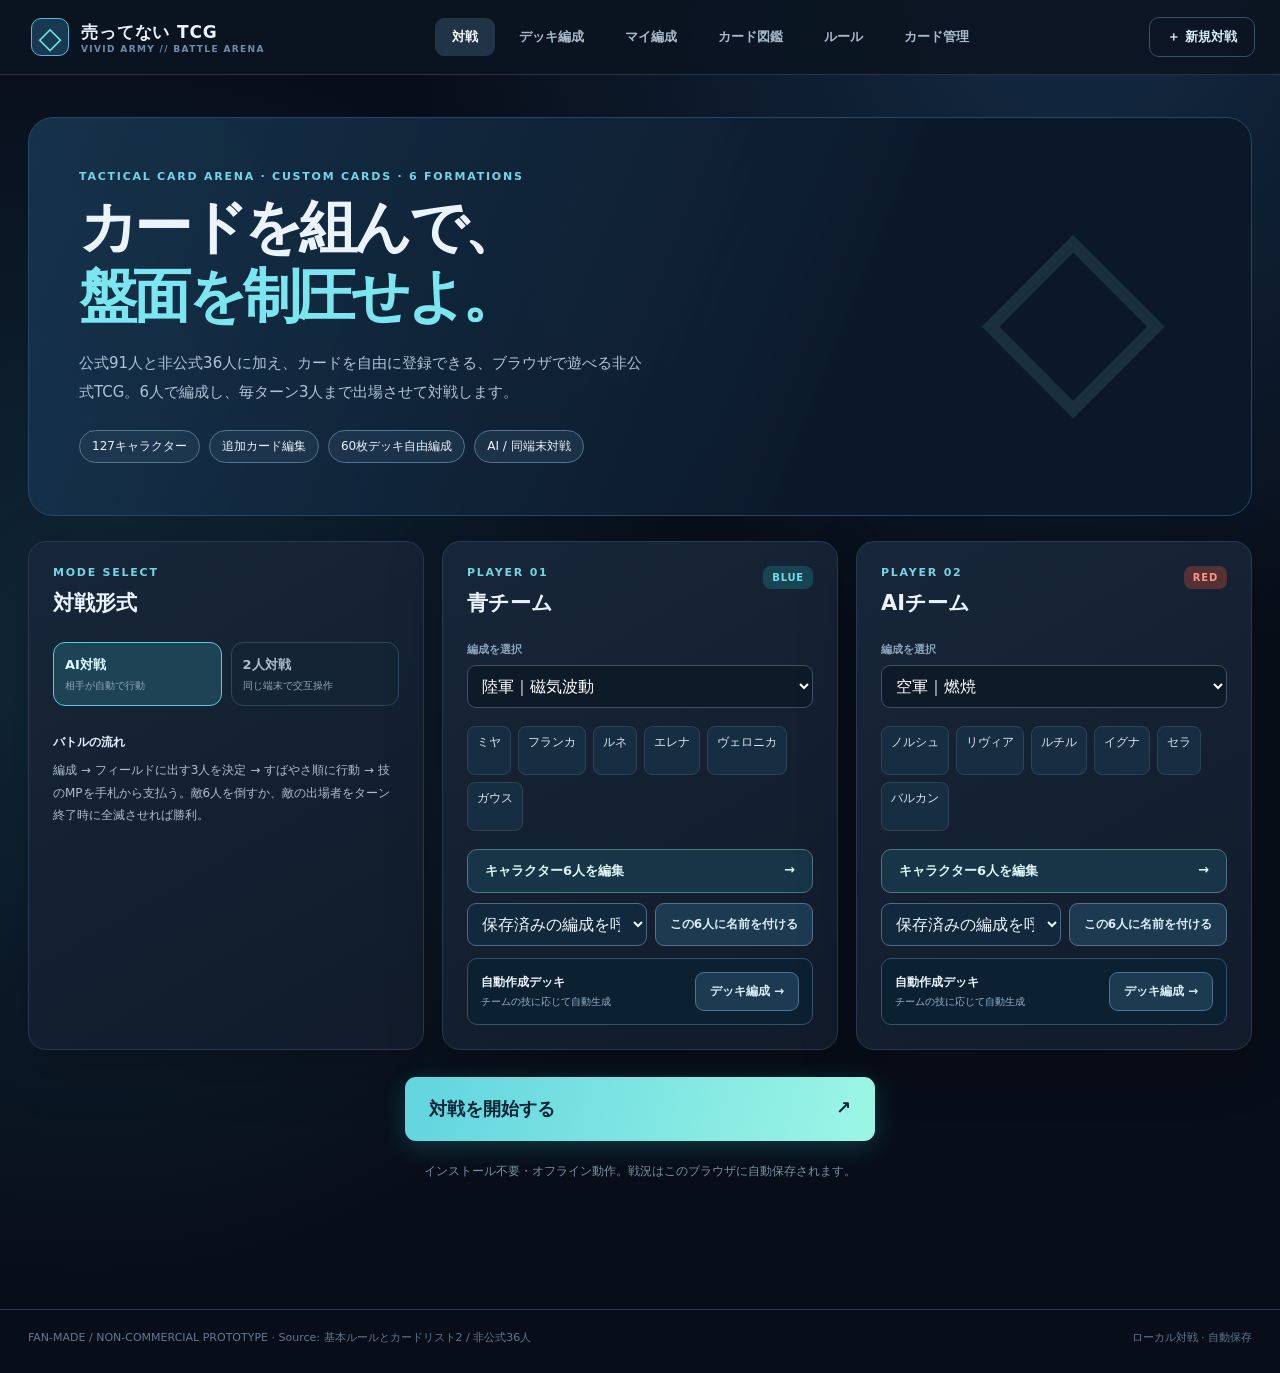
==== commit 2c704781: "Add files via upload" ====
--- a/index.html
+++ b/index.html
@@ -1,6848 +1,23 @@
-<!doctype html><html lang="ja"><head><meta charset="utf-8"><meta name="viewport" content="width=device-width, initial-scale=1, viewport-fit=cover"><meta name="theme-color" content="#080e19"><title>売ってないTCG｜公式カード新版対応・対戦アリーナ</title><meta name="description" content="公式91人と非公式36人を収録した、AI対戦・同端末2人対戦対応の非公式TCGブラウザゲーム。"><style>:root{--bg:#080e19;--panel:#121d2d;--panel2:#162338;--line:#293850;--ink:#eaf3ff;--muted:#8ea0b9;--blue:#6cdbea;--red:#fa987e;--gold:#f2d287;--shadow:0 14px 60px #0003;--rad:18px}*{box-sizing:border-box}html{font-family:"Hiragino Kaku Gothic ProN","Yu Gothic","Noto Sans JP",system-ui,sans-serif;background:var(--bg);color:var(--ink);-webkit-font-smoothing:antialiased}body{margin:0;min-height:100vh;background:radial-gradient(circle at 84% 0%,#132a43 0%,transparent 38%),radial-gradient(circle at 7% 48%,#10283a 0%,transparent 45%),var(--bg)}button,select,input{font:inherit}button{cursor:pointer}button:disabled{cursor:not-allowed;opacity:.45}a{color:inherit}.site-header{position:sticky;top:0;z-index:10;background:#0b1522ee;backdrop-filter:blur(16px);border-bottom:1px solid #263446}.head-inner{max-width:1320px;margin:auto;height:74px;padding:0 25px;display:flex;align-items:center;justify-content:space-between;gap:20px}.brand{display:flex;align-items:center;gap:12px;background:none;border:0;color:var(--ink);text-align:left}.logo-mark{display:grid;place-items:center;width:38px;height:38px;border:1px solid #56b8d7;border-radius:10px;background:#193951;font-size:30px;color:#6be8e4}.brand b{display:block;letter-spacing:.05em;font-size:17px}.brand small{display:block;color:#6c90a9;font-size:9px;letter-spacing:.15em;font-weight:700}.head-inner nav{display:flex;align-items:center;gap:7px}.head-inner nav button{border:0;color:#a8b9c9;background:transparent;padding:10px 17px;border-radius:9px;font-size:13px;font-weight:700;white-space:nowrap}.head-inner nav button.active,.head-inner nav button:hover{background:#213347;color:#f6fbff}.header-reset{background:transparent;border:1px solid #37516b;border-radius:10px;padding:10px 17px;color:#d7ebf4;font-size:13px;font-weight:700;white-space:nowrap}.main-content{max-width:1290px;margin:auto;padding:42px 28px 90px;min-height:calc(100vh - 150px)}.site-footer{max-width:1290px;padding:20px 28px 28px;margin:auto;border-top:1px solid var(--line);display:flex;justify-content:space-between;color:#617791;font-size:11px;gap:12px}.eyebrow{font-size:11px;letter-spacing:.16em;text-transform:uppercase;font-weight:900;color:#75d4e5;margin:0 0 10px}.hero-banner{padding:52px 50px;border:1px solid #254867;border-radius:25px;background:linear-gradient(112deg,#183954cf,#0b182a 67%),radial-gradient(circle at 70% 60%,#446983 0%,transparent 50%);overflow:hidden;position:relative}.hero-banner::after{content:'◇';position:absolute;right:7%;top:12%;color:#9ceef51c;font-size:240px;pointer-events:none}.hero-banner h1{font-size:clamp(32px,4.5vw,62px);letter-spacing:-.065em;line-height:1.2;margin:0 0 18px;font-weight:900}.hero-banner h1 span{color:#7be5f0}.hero-banner>p:not(.eyebrow){font-size:15px;max-width:570px;line-height:1.9;color:#b0c4d5}.banner-pills{display:flex;gap:9px;flex-wrap:wrap;margin-top:24px}.banner-pills span{font-size:12px;border:1px solid #55738a;background:#243f5599;padding:7px 12px;border-radius:99px}.setup-grid{display:grid;grid-template-columns:repeat(3,minmax(0,1fr));gap:18px;margin:25px 0}.panel{padding:24px;border:1px solid var(--line);border-radius:var(--rad);background:linear-gradient(150deg,#172639,#111b2a);box-shadow:var(--shadow)}.section-top,.boxheading,.modal-title{display:flex;align-items:start;justify-content:space-between;gap:13px}.section-top h2,.modal-title h2{font-size:21px;line-height:1.35;margin:0 0 24px}.mode-tabs{display:grid;grid-template-columns:1fr 1fr;gap:9px}.mode-tabs button{background:#152435;border:1px solid #31465d;padding:13px 11px;border-radius:12px;text-align:left;color:#aebed0}.mode-tabs button.on{border:1px solid #56cdd9;color:#dbfcff;background:#1d4355}.mode-tabs b,.mode-tabs small{display:block}.mode-tabs b{font-size:13px}.mode-tabs small{font-size:10px;color:#91a8b8;margin-top:5px;line-height:1.35}.rules-mini{font-size:12px;line-height:1.9;margin-top:25px;color:#aebdd0}.rules-mini b{color:#e3edfb}.rules-mini p{margin:5px 0 0}.side-chip{padding:6px 9px;border-radius:8px;font-size:10px;font-weight:900;letter-spacing:.08em}.side-chip.blue{background:#174553;color:#70dce7}.side-chip.red{background:#553135;color:#fb9385}.field-label{font-size:11px;font-weight:700;color:#8da5ba;display:block;margin:0 0 8px}.roster-config select{width:100%;background:#0e1a28;color:#fff;border:1px solid #405066;border-radius:9px;padding:10px}.roster-preview{display:flex;flex-wrap:wrap;gap:7px;min-height:105px;margin:18px 0}.roster-mini{font-size:12px;padding:7px 9px;border:1px solid #2c4356;border-radius:8px;background:#172e42;color:#dce4f3;cursor:pointer}.roster-mini:hover{border-color:#69d8e5}.line-btn{border:1px solid #4f7483;color:#ddf6f6;background:#183447;padding:12px 17px;border-radius:10px;display:flex;justify-content:space-between;gap:10px;width:100%;font-size:13px;font-weight:800}.line-btn:hover{background:#26516b}.start-area{display:flex;flex-direction:column;align-items:center;gap:10px;margin:27px 0}.start-area p{font-size:12px;color:#7891a2}.primary-btn{border:none;background:linear-gradient(105deg,#61d4df,#9cf6e5);color:#082536;padding:13px 23px;border-radius:11px;font-weight:900;box-shadow:0 6px 24px #37d9df33}.primary-btn:hover{filter:brightness(1.07)}.primary-btn.big{width:min(470px,100%);font-size:18px;padding:20px 24px;display:flex;justify-content:space-between}.pagehead{margin:0 0 28px}.pagehead h1{font-size:39px;margin:4px 0 10px}.pagehead h1 span{color:var(--blue)}.pagehead>p:not(.eyebrow){color:#9bb4c9;line-height:1.85}.catalog-grid{display:grid;grid-template-columns:repeat(6,minmax(0,1fr));gap:15px}.catalog-card{min-width:0;text-align:left;color:var(--ink);border:1px solid #2e4860;background:linear-gradient(140deg,#1b3248,#101c2a);border-radius:15px;padding:13px;transition:transform .15s,border-color .15s}.catalog-card:hover{border-color:#69d8e5;transform:translateY(-3px)}.catalog-top{display:flex;justify-content:space-between;gap:4px;font-size:9px;letter-spacing:.05em;color:#8daec4}.catalog-top span:last-child{color:#6de3ee}.catalog-avatar{height:80px;display:grid;place-items:center;color:#97ebee;font-size:34px;font-weight:900;background:radial-gradient(ellipse,#295b71 0%,#162b43 56%,transparent 75%)}.catalog-card>b,.catalog-card>small{display:block;white-space:nowrap;overflow:hidden;text-overflow:ellipsis}.catalog-card>b{font-size:16px;margin-bottom:4px}.catalog-card>small{font-size:10px;color:#8ab0c7;min-height:18px}.catalog-stats{display:flex;gap:4px;flex-wrap:wrap;color:#aab6cb;font-size:10px;margin-top:14px}.catalog-stats span{padding:4px;background:#23364a;border-radius:5px}.catalog-footer{border-top:1px solid #32455d;margin-top:12px;padding-top:10px;display:flex;justify-content:space-between;font-size:10px;color:#a9d8e6}.rules-grid{display:grid;grid-template-columns:repeat(2,minmax(0,1fr));gap:16px}.rules-grid article h2{font-size:16px;margin:0 0 11px}.rules-grid article p{font-size:13px;color:#aebfd0;line-height:1.9;margin:0}.battle-topbar{display:flex;justify-content:space-between;align-items:center;margin:0 0 19px}.battle-topbar h2{font-size:26px;margin:0}.turnbadge{padding:8px 14px;border:1px solid #508595;border-radius:999px;color:#b9e5ef;font-size:12px;font-weight:800}.notice{padding:15px 20px;background:#122c40;border-left:3px solid #68d8de;border-radius:8px;margin-bottom:18px;font-size:13px}.notice p{line-height:1.7;color:#a8c4d4;margin:3px 0}.selection-grid{display:grid;grid-template-columns:repeat(3,minmax(0,1fr));gap:15px}.pick-wrap{min-width:0}.pick-wrap .unit{min-height:270px}.pick-button{border:1px solid #395975;background:#152e42;color:#bedae8;width:100%;padding:13px;border-radius:0 0 12px 12px;font-weight:900;margin-top:-11px;position:relative}.pick-button.selected{background:#177587;color:white}.select-actions{display:flex;justify-content:space-between;align-items:center;margin-top:20px;background:#122338;padding:17px;border-radius:13px}.select-actions>span{font-size:14px;color:#b4cfdb}.board-area{background:radial-gradient(circle at 50% 50%,#20344c,#101a29 72%);border:1px solid #36526c;border-radius:19px;padding:19px 24px;margin-top:15px;box-shadow:inset 0 0 130px #0a19383b}.board-heading{display:flex;justify-content:space-between;align-items:center;padding:1px 0 13px;color:#97b7ca}.board-heading h3{margin:0;font-size:17px}.board-heading small{font-size:10px;letter-spacing:.1em}.board-heading>span{font-size:11px;display:flex;gap:9px;flex-wrap:wrap}.board-heading.enemy h3{color:var(--red)}.board-heading.friendly h3{color:var(--blue)}.battle-row{display:grid;grid-template-columns:repeat(3,minmax(0,1fr));gap:13px;min-height:242px}.unit{background:linear-gradient(152deg,#1b3046,#112034);border:1px solid #34506a;border-radius:13px;padding:10px 13px;position:relative;min-width:0;display:flex;flex-direction:column;align-items:center;min-height:238px;box-shadow:0 6px 22px #0002}.enemy-row .unit{background:linear-gradient(152deg,#3a2b36,#172236);border-color:#6c4650}.unit.selectable{border-color:#a5f8e9;box-shadow:0 0 0 2px #76eade44,0 0 32px #6bd7cc3c;cursor:pointer}.unit.selectable:hover{background:linear-gradient(152deg,#24576c,#142d42)}.unit.is-active{outline:2px solid #d8be7b;outline-offset:0}.unit.is-picked{border-color:#6de1e7}.unit.dead{opacity:.32}.unit-head{display:flex;justify-content:space-between;align-items:center;width:100%}.unit-no{font-size:9px;color:#779cb8;font-weight:900}.tiny-icon{background:none;color:#8aaabf;border:0;font-size:16px;font-weight:800;padding:2px}.unit-portrait{width:56px;height:56px;display:grid;place-items:center;border-radius:50%;margin:3px 0 5px;background:#25495d;border:2px solid #39708a;box-shadow:0 0 24px #5dcef622;font-size:19px;font-weight:900;color:#c0f1eb;letter-spacing:-.06em}.enemy-row .unit-portrait{background:#62404f;border-color:#8b616c;color:#f3c7b8}.unit-name{font-size:17px;letter-spacing:-.04em}.unit-role{font-size:10px;color:#88a6bc;white-space:nowrap;overflow:hidden;text-overflow:ellipsis;max-width:95%}.hp-label{width:100%;display:flex;align-items:end;justify-content:space-between;margin:9px 0 3px}.hp-label small{font-size:10px;color:#86d8bd;font-weight:700}.hp-label b{font-size:15px}.hp-label em{font-weight:400;font-size:10px;color:#7899aa;font-style:normal}.hp-track{width:100%;height:6px;border-radius:5px;background:#223a43;overflow:hidden}.hp-fill{height:100%;background:linear-gradient(90deg,#57ae99,#9beaaf);border-radius:6px}.stats{display:flex;gap:9px;justify-content:center;flex-wrap:wrap;margin:9px 0 2px}.stats span{font-size:10px;color:#8fa9bd}.stats span:first-child{display:none}.stats b{color:#d2e6f1;font-size:11px}.badges{min-height:22px;display:flex;gap:3px;flex-wrap:wrap;justify-content:center;margin-top:4px}.mini-tag{padding:3px 5px;font-size:10px;border-radius:5px;background:#2f4056;color:#d5e1ee}.mini-tag.armorLight{background:#204c61;color:#93dbf5}.mini-tag.armorHeavy{background:#4a466d;color:#c0b8f9}.mini-tag.mark{background:#215850;color:#8be5db}.mini-tag.fire{background:#704037;color:#ffc2ae}.mini-tag.poison{background:#4e4563;color:#d9c7fc}.mini-tag.sleep{background:#2b436a}.mini-tag.status{background:#5a3c48}.target-overlay,.picked-indicator{position:absolute;left:10%;right:10%;bottom:-9px;background:#62dcd2;color:#093339;padding:7px 3px;border-radius:7px;font-size:11px;font-weight:900;text-align:center;z-index:1;box-shadow:0 2px 11px #0006}.picked-indicator{background:#1c8a9e;color:white}.empty-slot{border:1px dashed #385168;border-radius:12px;display:grid;place-items:center;color:#536e82;font-size:10px;letter-spacing:.1em}.middle-strip{height:67px;display:flex;justify-content:space-between;align-items:center;color:#81b7c6;letter-spacing:.12em;font-size:10px;padding:8px 9px}.board-heading.friendly{padding:13px 0 0}.underboard{display:grid;grid-template-columns:1fr 2fr;gap:17px;margin-top:17px}.bench-box,.action-box,.hand-panel,.log-panel{background:linear-gradient(160deg,#142337,#0e1928);border:1px solid #30445a;border-radius:15px;padding:18px}.boxheading{margin:0 0 14px;align-items:center}.boxheading h3{margin:0;font-size:15px}.boxheading span{font-size:11px;color:#7698af}.bench-list{display:flex;gap:8px;flex-wrap:wrap;min-height:100px;align-content:start}.bench-list>span{padding:9px 10px;border:1px solid #39556f;border-radius:8px;background:#1b344a;font-size:12px;cursor:pointer}.bench-list>span small{display:block;color:#94bbcb;margin-top:5px}.bench-list em{color:#627e91;font-size:13px}.boxheading.grave{border-top:1px solid #345069;margin-top:14px;padding-top:11px}.action-row{display:grid;grid-template-columns:repeat(3,minmax(0,1fr));gap:10px}.attack-btn,.skill-btn{padding:15px 8px;text-align:left;min-height:74px;color:#d5e8f0;border-radius:11px;border:1px solid #496a7b;background:#213a50}.attack-btn:hover,.skill-btn:not(:disabled):hover{border-color:#87e0ee;background:#245069}.attack-btn{background:#1c655e;border-color:#3ba596}.attack-btn b,.skill-btn b{display:block;font-size:13px;line-height:1.5}.attack-btn small,.skill-btn small{display:block;font-size:10px;margin-top:6px;color:#a3bcc8;line-height:1.5}.choose-target{padding:11px 14px;background:#175366;border-radius:9px;margin-bottom:10px;font-size:12px;line-height:1.7}.choose-target button{margin-left:8px;background:#143047;border:1px solid #638fa0;border-radius:6px;color:#effcff;padding:4px 9px}.hand-panel{margin-top:17px}.hand-list{display:flex;gap:9px;overflow-x:auto;padding:5px 0 12px}.hand-card{width:123px;min-width:123px;min-height:127px;padding:12px;border:1px solid #4c637d;border-radius:12px;text-align:left;color:#eef7ff;background:#213951;display:flex;flex-direction:column;align-items:start}.hand-card span{font-size:10px;color:#a6bed4}.hand-card b{font-size:16px;margin:12px 0 9px}.hand-card small{font-size:10px;color:#b5c6d3;line-height:1.45}.hand-card.support-card{background:#453c33;border-color:#79694d}.hand-card.support-card:hover{border-color:#ffe1a1}.hand-footnote{color:#7793a5;font-size:11px;margin:10px 0 0}.log-panel{margin-top:17px}.log-list{max-height:300px;overflow:auto;scrollbar-color:#31556c transparent}.log-list p{margin:0;font-size:11px;line-height:1.9;padding:5px 3px;border-bottom:1px solid #29394b;color:#b5c5d3}.veil{position:fixed;inset:0;z-index:20;background:#050d19dd;backdrop-filter:blur(9px);display:flex;align-items:center;justify-content:center;padding:18px}.veil.high{z-index:30}.modal{width:min(560px,100%);max-height:min(90vh,900px);overflow:auto;background:#15263a;border:1px solid #548393;border-radius:18px;padding:25px;box-shadow:0 30px 100px #0009}.close-btn{font-size:28px;border:0;color:#d5eaf3;background:transparent;padding:0 5px}.modal-title h2{margin:0 0 10px}.roster-editor{width:min(900px,100%)}.muted{color:#97aebf;font-size:12px}.roster-filters{display:flex;gap:12px;margin:17px 0}.roster-filters input,.roster-filters select{width:50%;background:#0f1a27;color:#eaf3ff;border:1px solid #3a526b;border-radius:9px;padding:10px}.roster-grid{display:grid;grid-template-columns:repeat(4,minmax(0,1fr));gap:9px;max-height:50vh;overflow:auto;margin:17px 0 23px}.roster-card{position:relative;display:flex;flex-direction:column;align-items:start;text-align:left;min-width:0;padding:13px 10px;border:1px solid #39516d;border-radius:10px;background:#1b3148;color:#e6f4fa}.roster-card.checked{border-color:#6be5da;background:#215067}.roster-card b{font-size:13px;margin:7px 0 4px}.roster-card small{font-size:10px;color:#92b2c3;white-space:nowrap;overflow:hidden;text-overflow:ellipsis;max-width:95%}.roster-id{font-size:10px;color:#95b7d2}.roster-check{position:absolute;top:8px;right:9px;color:#8ce8e2;font-size:19px}.hero-detail .detail-archetype{color:#86c6d8;font-size:12px}.hero-detail>p:not(.eyebrow){font-size:13px;line-height:1.9;color:#c4d1df}.detail-stats{display:grid;grid-template-columns:repeat(4,minmax(0,1fr));gap:8px;margin:18px 0}.detail-stats span{padding:10px;background:#233b51;border-radius:9px;display:flex;flex-direction:column;text-align:center}.detail-stats small{font-size:10px;color:#94bdd1}.detail-stats b{font-size:21px}.detail-section{border-top:1px solid #39546c;padding:17px 0}.detail-section h3{font-size:14px;margin:0 0 10px;line-height:1.5}.detail-section h3 span{float:right;font-size:11px;color:#a3dde0}.detail-section p{font-size:12px;line-height:1.85;color:#bbcad9;margin:0}.defense-dialog{text-align:center}.defense-dialog p:not(.eyebrow){color:#a6bbc9}.armor-options{display:grid;grid-template-columns:1fr 1fr;gap:12px;margin-top:25px}.armor-options button{background:#203c55;border:1px solid #6593af;color:#ebf8ff;padding:17px;border-radius:12px;text-align:left}.armor-options button:nth-child(2){background:#343451;border-color:#7d7fbc}.armor-options b,.armor-options span,.armor-options small{display:block}.armor-options span{font-size:19px;margin:8px 0}.armor-options small{font-size:11px;color:#a8bed1}.handoff-modal{text-align:center;max-width:440px}.handoff-icon{font-size:60px;color:#88dfe5}.handoff-modal p:not(.eyebrow){color:#9eb8c9;line-height:1.8;font-size:13px}.victory{padding:65px 30px;text-align:center;border:1px solid #375b6c;border-radius:19px;background:radial-gradient(circle at 50% 0%,#1e5560,#112439 56%,#101c2b);margin-bottom:20px}.victory-icon{font-size:76px;color:#77eff0}.victory h1{font-size:42px;margin:5px 0}.victory>p:not(.eyebrow){color:#9dbece}.victory-actions{display:flex;justify-content:center;gap:11px;align-items:center;margin:27px 0}.victory-actions .line-btn{width:auto}.victory-grid{display:flex;justify-content:center;gap:26px;font-size:12px}.victory-grid div{display:flex;flex-direction:column;gap:6px;color:#a9c1d3}.victory-grid b{color:#e5f3fe}.no-units{display:grid;place-items:center;color:#6e8ba1;padding:25px;grid-column:1/-1}.site-header button:focus-visible,.main-content button:focus-visible{outline:3px solid #f7df8e;outline-offset:2px}@media(max-width:1050px){.setup-grid{grid-template-columns:1fr 1fr}.setup-grid>.panel:first-child{grid-column:1/-1}.catalog-grid{grid-template-columns:repeat(4,minmax(0,1fr))}.underboard{grid-template-columns:1fr 1.5fr}.main-content{padding-inline:20px}}@media(max-width:700px){.head-inner{height:65px;padding:0 12px;gap:8px}.brand{gap:7px}.logo-mark{width:29px;height:29px;font-size:21px}.brand b{font-size:12px}.brand small{font-size:7px}.head-inner nav{gap:0}.head-inner nav button{padding:8px 7px;font-size:11px}.header-reset{display:none}.main-content{padding:20px 10px 60px}.site-footer{padding-inline:12px}.hero-banner{padding:30px 23px}.hero-banner::after{right:-10%;font-size:140px}.setup-grid{grid-template-columns:1fr;gap:12px}.setup-grid>.panel:first-child{grid-column:auto}.panel{padding:19px}.catalog-grid{grid-template-columns:repeat(2,minmax(0,1fr));gap:9px}.catalog-avatar{height:65px}.rules-grid{grid-template-columns:1fr}.battle-topbar h2{font-size:18px}.turnbadge{font-size:10px}.board-area{padding:10px 6px;border-radius:13px}.battle-row{gap:5px;min-height:210px}.unit{padding:6px;min-height:205px;border-radius:9px}.unit-portrait{width:38px;height:38px;font-size:13px;margin:3px 0 5px}.unit-name{font-size:12px}.unit-role{font-size:8px;max-width:100%}.hp-label{margin-top:8px}.hp-label b{font-size:11px}.hp-label em{font-size:8px}.stats{gap:5px}.stats span{font-size:9px}.stats b{font-size:9px}.badges{gap:2px}.mini-tag{font-size:8px;padding:3px}.target-overlay{font-size:8px}.middle-strip{height:54px;font-size:8px}.board-heading h3{font-size:13px}.board-heading>span{font-size:9px}.underboard{grid-template-columns:1fr;gap:11px}.action-row{gap:5px}.attack-btn,.skill-btn{min-height:87px;padding:9px 7px}.skill-btn b,.attack-btn b{font-size:11px}.skill-btn small,.attack-btn small{font-size:9px}.hand-card{min-width:104px;width:104px;min-height:118px;padding:10px}.hand-card b{font-size:13px}.selection-grid{grid-template-columns:repeat(2,minmax(0,1fr));gap:12px}.select-actions{gap:10px}.select-actions .primary-btn{font-size:12px}.roster-grid{grid-template-columns:repeat(2,minmax(0,1fr))}.roster-filters{flex-direction:column}.roster-filters input,.roster-filters select{width:100%}.modal{padding:20px}.victory h1{font-size:28px}.victory-actions{flex-direction:column}.victory-actions .line-btn{width:100%}}
-
-.pass-line{display:flex;justify-content:flex-end;margin-top:12px}.pass-line button{border:1px solid #364c60;border-radius:7px;background:#132638;color:#a5bcca;padding:8px 12px;font-size:11px}.pass-line button:hover{background:#284157;color:#e6f5fb}
-/* Card manager */
-.manager-tabs{display:flex;gap:9px;flex-wrap:wrap;margin:0 0 18px}.manager-tabs button{border:1px solid #35526b;color:#b2c9d8;background:#17283b;padding:12px 17px;border-radius:10px;font-size:13px;font-weight:800}.manager-tabs button.on{border-color:#5ed7db;background:#184b5e;color:#e8fdfb}.manager-tools,.manager-actions{display:flex;align-items:center;gap:10px;flex-wrap:wrap;margin:16px 0}.manager-tools>input{flex:1;min-width:180px}.manager-list{display:grid;gap:9px}.manager-entry{display:flex;justify-content:space-between;align-items:center;gap:12px;border:1px solid #2d4860;border-radius:11px;padding:13px 15px;background:#112235}.manager-entry>div:first-child{display:flex;flex-direction:column;gap:5px}.manager-entry b{font-size:16px}.manager-entry small{color:#83b3ca}.manager-entry span{font-size:11px;color:#98b3c7}.manager-entry em{color:#e3ce9b;font-style:normal}.manager-entry-actions{display:flex;gap:9px}.manager-entry-actions button,.small-outline,.file-button{background:#1d3a50;color:#d9edf6;border:1px solid #52718a;border-radius:9px;padding:10px 14px;font-size:12px;font-weight:700;cursor:pointer}.manager-entry-actions .danger-button{border-color:#704950;color:#f3acaf;background:#462a33}.manager-warning{border-left:3px solid #d5af65;padding:14px 16px;font-size:12px;line-height:1.75;color:#e3d3ad;background:#463b2c56;border-radius:7px}.import-summary{margin:20px 0 31px;display:flex;gap:12px;flex-wrap:wrap;align-items:center;padding:21px;border-radius:12px;background:#172e42;border:1px solid #3e6880}.import-summary strong{font-size:21px}.import-summary span{font-size:12px;color:#a9bed3;flex:1;min-width:155px}.import-summary button{white-space:nowrap}.manager-tools input,.manage-form input,.manage-form textarea,.manage-form select,.paste-area,.manual-modal input,.manual-modal select{display:block;width:100%;background:#0a1c2e;border:1px solid #426079;color:#f0f8ff;padding:11px 12px;border-radius:9px;outline-offset:1px}.manage-form label,.manual-modal label{display:block;font-size:12px;color:#b3cadd;font-weight:700;line-height:1.55;margin:12px 0}.manage-form label input,.manage-form label select,.manage-form label textarea,.manual-modal label input,.manual-modal label select{margin-top:7px;font-size:14px}.manage-cols{display:grid;grid-template-columns:repeat(2,minmax(0,1fr));gap:16px}.stat-edit-grid{display:grid;grid-template-columns:repeat(4,minmax(0,1fr));gap:13px;margin:12px 0}.manage-form .boxheading{margin-top:16px}.manage-form .boxheading h2{margin:0;font-size:21px}.manage-form .boxheading h3{margin:0}.skill-edit{padding:17px;margin:14px 0;border-radius:11px;background:#10273c;border:1px solid #395873}.skill-edit .boxheading{margin:0 0 5px}.skill-edit .boxheading strong{font-size:14px}.skill-edit textarea{resize:vertical}.special-checks{display:flex;gap:6px;flex-wrap:wrap;margin-top:7px}.special-checks .special-check{font-size:11px;display:flex;align-items:center;gap:4px;border-radius:7px;padding:5px 7px;margin:0;background:#18374e;border:1px solid #39566b}.special-check input{width:auto;margin:0}.paste-area{font-size:13px;line-height:1.7;min-height:200px;resize:vertical}.file-button input{display:none}.manual-modal{width:min(720px,100%)}.manual-desc{background:#122f44;border:1px solid #41657a;border-radius:10px;padding:14px;font-size:13px;line-height:1.8;white-space:pre-wrap}.manual-action-grid{display:grid;grid-template-columns:repeat(4,minmax(0,1fr));gap:8px;margin:16px 0}.manual-action-grid button{padding:10px 6px}.manual-finish{width:100%}
-@media(max-width:700px){.manager-tabs{gap:4px}.manager-tabs button{font-size:11px;padding:9px 8px}.manage-cols{grid-template-columns:1fr;gap:0}.stat-edit-grid{grid-template-columns:repeat(2,minmax(0,1fr))}.manager-entry{align-items:start;flex-direction:column}.manager-entry-actions{align-self:end}.manual-action-grid{grid-template-columns:repeat(3,minmax(0,1fr))}.head-inner nav button{font-size:10px;padding:7px 4px}.import-summary{flex-direction:column;align-items:stretch}}
-
-/* 対戦中の新規対戦: デスクトップ・モバイル共通の固定操作エリア */
-.new-battle-toolbar{position:sticky;top:74px;z-index:9;display:flex;align-items:center;justify-content:space-between;gap:12px;margin:-18px 0 22px;padding:11px 16px;border:1px solid #345b70;border-radius:12px;background:#132a3cf5;backdrop-filter:blur(14px);box-shadow:0 7px 25px #0005}
-.new-battle-toolbar>span{color:#abc8d9;font-size:12px;font-weight:800;white-space:nowrap}
-.new-battle-action{border:1px solid #5da9b6;border-radius:9px;background:#19475a;color:#e1fafe;font-weight:900;font-size:13px;padding:10px 16px;white-space:nowrap;min-height:42px}
-.new-battle-action:hover{background:#286479;border-color:#93e0e7}
-.new-battle-action:focus-visible{outline:3px solid #f7df8e;outline-offset:2px}
-@media(max-width:700px){.new-battle-toolbar{top:65px;margin:-7px 0 17px;padding:8px 11px;border-radius:9px}.new-battle-toolbar>span{font-size:11px}.new-battle-action{font-size:12px;padding:9px 13px;min-height:40px}}
-
-/* 60枚デッキビルダー */
-.deck-toolbar{display:flex;justify-content:space-between;align-items:center;gap:16px;margin-bottom:16px;padding:17px 19px}
-.deck-side-switch{display:flex;flex-wrap:wrap;gap:8px}
-.deck-side-switch button{background:#14283e;border:1px solid #476075;color:#adc5d8;border-radius:10px;padding:12px 18px;min-width:135px;text-align:left;font-size:13px;font-weight:850;cursor:pointer}
-.deck-side-switch button small{font-size:10px;display:block;margin-top:4px;color:#94aec2}
-.deck-side-switch button.active{background:#19495a;border-color:#79dce0;color:#e9ffff}
-.deck-head-actions,.deck-transfer-actions{display:flex;gap:9px;flex-wrap:wrap}
-.deck-summary{display:grid;grid-template-columns:minmax(220px,1.4fr) repeat(3,minmax(130px,1fr));gap:12px;margin-bottom:12px}
-.deck-summary>div{background:#14273c;border:1px solid #31485e;border-radius:14px;padding:19px 17px}
-.deck-number span,.deck-summary-stat small{font-size:11px;color:#a5c1d2;display:block;margin-bottom:8px;font-weight:800}
-.deck-number strong{font-size:39px;font-weight:950;letter-spacing:-1px}
-.deck-number strong em{font-size:13px;letter-spacing:0;color:#9db3c5;font-style:normal;font-weight:700}
-.deck-number.okay strong,.deck-valid strong{color:#75e7c5}
-.deck-number.too-many strong,.deck-invalid strong{color:#ffada1}
-.deck-progress{height:5px;background:#2c4257;border-radius:4px;margin-top:10px;overflow:hidden}
-.deck-progress i{height:100%;display:block;background:#71d9c1;transition:width .14s}
-.deck-number.too-many .deck-progress i{background:#f28c84}
-.deck-summary-stat{display:flex;flex-direction:column;justify-content:center;gap:3px}
-.deck-summary-stat b{font-size:24px}
-.deck-summary-stat span{font-size:10px;color:#91a8bc}
-.deck-valid,.deck-invalid,.deck-warning{padding:13px 16px;margin-bottom:12px;border-radius:10px;font-size:12px;line-height:1.7}
-.deck-valid{border:1px solid #356956;color:#b9e6d5;background:#14382f}
-.deck-invalid{border:1px solid #774b4c;color:#f9c2c0;background:#45292e}
-.deck-warning{border:1px solid #745c37;color:#ebd2a6;background:#3f3628}
-.deck-layout{display:grid;grid-template-columns:1fr 1fr;gap:15px;align-items:start}
-.deck-main{display:grid;gap:15px}
-.deck-section{padding:20px}
-.deck-section .section-top{margin-bottom:15px}
-.deck-section .section-top small{font-size:11px;color:#a4c0cf}
-.deck-list{display:grid;gap:7px}
-.deck-item{display:flex;align-items:center;justify-content:space-between;gap:10px;padding:11px 10px 11px 13px;background:#12283e;border:1px solid #304a64;border-radius:9px}
-.deck-item-label{min-width:0;flex:1}
-.deck-item-label b{font-size:13px;display:block;color:#e6f4ff}
-.deck-item-label small{display:block;font-size:10px;line-height:1.45;color:#91b1c8;margin-top:4px}
-.deck-qty{display:flex;align-items:center;gap:4px;flex-shrink:0}
-.deck-qty button{height:33px;width:34px;border:1px solid #51758a;border-radius:7px;background:#1c3b53;color:#e4faff;font-size:20px;line-height:1;cursor:pointer}
-.deck-qty button:disabled{opacity:.35;cursor:not-allowed}
-.deck-qty input{font-size:14px;appearance:textfield;text-align:center;width:50px;height:33px;background:#0b1a2b;border:1px solid #456179;color:#f2faff;border-radius:7px}
-.deck-qty input::-webkit-inner-spin-button,.deck-qty input::-webkit-outer-spin-button{-webkit-appearance:none;margin:0}
-.deck-save-panel{display:flex;align-items:center;gap:35px;justify-content:space-between;margin-top:16px}
-.deck-save-info{max-width:620px}
-.deck-save-info h2{font-size:18px;margin:0 0 9px}
-.deck-save-info p,.deck-transfer p{font-size:12px;color:#aec1d1;line-height:1.8}
-.deck-save-actions{min-width:220px;display:flex;flex-direction:column;gap:8px}
-.deck-save-actions button{width:100%}
-.deck-transfer{margin-top:14px}
-.deck-transfer h2{font-size:17px;margin:0 0 10px}
-.setup-deck-summary{display:flex;justify-content:space-between;gap:8px;align-items:center;margin-top:12px;padding:13px;border:1px solid #35516a;border-radius:10px;background:#0b2132}
-.setup-deck-summary div{display:flex;flex-direction:column;gap:4px}
-.setup-deck-summary strong{font-size:12px}
-.setup-deck-summary small{font-size:10px;color:#93b2c9}
-.setup-deck-summary button{white-space:nowrap}
-@media(max-width:990px){.deck-summary{grid-template-columns:repeat(2,minmax(0,1fr))}.deck-layout{grid-template-columns:1fr}}
-@media(max-width:700px){.head-inner{gap:5px;min-width:0}.head-inner nav{overflow-x:auto;scrollbar-width:none;max-width:calc(100vw - 110px);justify-content:flex-start}.head-inner nav::-webkit-scrollbar{display:none}.head-inner nav button{flex-shrink:0;padding:8px 7px!important;font-size:10px}.head-inner .brand{flex-shrink:0}.head-inner .brand small{display:none}.deck-summary{gap:8px}.deck-summary>div{padding:12px}.deck-number strong{font-size:30px}.deck-summary-stat b{font-size:19px}.deck-toolbar{padding:12px;align-items:stretch;flex-direction:column}.deck-side-switch button{min-width:unset;flex:1;padding:9px 10px}.deck-save-panel{flex-direction:column;align-items:stretch;gap:12px}.deck-save-actions{min-width:unset}.deck-section{padding:14px}.deck-item{padding:9px}.deck-qty button{height:37px;width:35px}.deck-qty input{height:37px;width:45px}.setup-deck-summary{flex-direction:column;align-items:stretch}.setup-deck-summary button{width:100%}}
-/* 名前を付けて保存する自由編成 */
-.setup-preset-tools{display:flex;align-items:stretch;gap:8px;flex-wrap:wrap;margin-top:10px}
-.setup-preset-tools select{flex:1;min-width:170px;background:#12283c;border:1px solid #4a6b83;color:#eaf7ff;border-radius:9px;padding:10px}
-.setup-preset-tools .small-outline{flex-shrink:0}
-.preset-workspace,.preset-library,.preset-cloud{margin-bottom:17px}
-.preset-workspace .section-top,.preset-library .section-top,.preset-cloud .section-top{margin-bottom:15px}
-.preset-sides{display:flex;gap:9px;margin:0 0 13px}
-.preset-sides button{border:1px solid #4b687c;border-radius:9px;background:#192d42;color:#a9c8d9;padding:11px 16px;font-weight:800}
-.preset-sides button.active{background:#1b5362;border-color:#79dedc;color:#eeffff}
-.preset-current-roster{display:flex;flex-wrap:wrap;gap:8px;margin-bottom:11px}
-.preset-current-roster .roster-mini{border:1px solid #4a6981;border-radius:9px;padding:9px 12px;background:#132d43;color:#dcf3ff;cursor:pointer}
-.preset-save-form{display:grid;grid-template-columns:1fr;gap:12px;max-width:700px;margin:18px 0}
-.preset-save-form label,.cloud-form label,.cloud-token-label{display:flex;flex-direction:column;gap:7px;font-weight:750;font-size:12px;color:#b9cddb}
-.preset-save-form input[type=text],.cloud-form input,.cloud-token-label input{width:100%;border:1px solid #496b80;border-radius:9px;background:#0d2436;color:#f4fbff;padding:12px;font:inherit;font-size:14px}
-.preset-save-form .preset-checkbox{display:flex;flex-direction:row;gap:9px;align-items:center;font-weight:650}
-.preset-checkbox input{accent-color:#64d8db;width:18px;height:18px}
-.preset-actions{display:flex;gap:9px;flex-wrap:wrap;align-items:center;margin-top:13px}
-.preset-actions>.primary-btn{padding:11px 18px}
-.preset-library .section-top>span,.cloud-mark{color:#a4c6d7;font-size:12px;font-weight:800}
-.preset-grid{display:grid;grid-template-columns:repeat(2,minmax(0,1fr));gap:13px}
-.preset-card{padding:20px;border:1px solid #344f68;border-radius:13px;background:#0f2337;min-width:0}
-.preset-card-top{display:flex;justify-content:space-between;gap:9px;font-size:10px;color:#89b1c8;letter-spacing:.06em}
-.preset-card h3{font-size:19px;margin:11px 0 8px;overflow-wrap:anywhere}
-.preset-card p{line-height:1.8;font-size:12px;color:#c0d3e2;min-height:43px;overflow-wrap:anywhere}
-.preset-card-sub{font-size:11px;color:#87baba;margin:10px 0 16px}
-.preset-buttons{display:flex;gap:7px;flex-wrap:wrap}
-.preset-buttons .small-outline{padding:9px 11px}
-.preset-buttons .danger-button{color:#ffb9bc;background:#522c34;border-color:#835358}
-.empty-preset{color:#a2bfd1;background:#0b2034;border:1px dashed #55758b;border-radius:12px;padding:24px;line-height:1.8;font-size:13px}
-.preset-cloud>p{font-size:13px;color:#b5ccda;line-height:1.8}
-.cloud-form{display:grid;grid-template-columns:repeat(2,minmax(0,1fr));gap:12px;margin:18px 0}
-.cloud-token-label{max-width:600px}
-.cloud-note{margin-top:15px;font-size:12px!important;color:#99b8ca!important;line-height:1.9!important}
-@media(max-width:760px){.preset-grid,.cloud-form{grid-template-columns:1fr}.preset-workspace,.preset-library,.preset-cloud{padding:16px}.setup-preset-tools{flex-direction:column}.setup-preset-tools .small-outline{width:100%}.preset-card{padding:16px}.preset-actions button,.preset-actions .file-button{flex-grow:1;text-align:center}}
-
-/* 手動発動できるとくせい */
-.trait-activation-row{display:flex;flex-wrap:wrap;align-items:center;gap:.55rem;margin:0 0 1rem;padding:.8rem 1rem;border:1px solid var(--line, #334155);border-radius:14px;background:rgba(15,23,42,.45)}
-.trait-activation-row>b{flex-basis:100%;font-size:.82rem;color:var(--muted, #94a3b8)}
-</style></head><body><div id="app"></div><script>let CARD_DATA=[
-  {
-    "id": 1000,
-    "name": "ルネ",
-    "origin": "ビビッドアーミー参考（非公式）",
-    "faction": "陸軍",
-    "archetype": "磁気波動",
-    "desc": "陸軍の守備を担う工兵。装甲と導電兵装を同時に指揮する。",
-    "hp": 180,
-    "attack": 50,
-    "defense": 70,
-    "speed": 40,
-    "role": "開幕の防御",
-    "traitName": "制御装甲",
-    "trait": "初めてフィールドに出たとき、フィールド上の味方全員が次に受ける敵の攻撃のダメージをそれぞれ-20する（バトル中1回）。",
-    "skills": [
-      {
-        "name": "帯電弾",
-        "cost": 2,
-        "special": [],
-        "desc": "敵1人に60ダメージ。その敵に磁気波動を1枚付与する。"
-      },
-      {
-        "name": "防衛プロトコル",
-        "cost": 3,
-        "special": [],
-        "desc": "フィールド上の味方全員のぼうぎょを次のターン終了時まで+10する。"
-      }
-    ]
-  },
-  {
-    "id": 1001,
-    "name": "フランカ",
-    "origin": "ビビッドアーミー参考（非公式）",
-    "faction": "陸軍",
-    "archetype": "磁気波動",
-    "desc": "電磁エネルギーを瞬間的に解放する突撃手。",
-    "hp": 150,
-    "attack": 70,
-    "defense": 40,
-    "speed": 70,
-    "role": "起爆・単体火力",
-    "traitName": "放電の衝動",
-    "trait": "このキャラクターが磁気波動の付いた敵を攻撃するとき、その攻撃のダメージ+10。",
-    "skills": [
-      {
-        "name": "ショートサーキット",
-        "cost": 2,
-        "special": [],
-        "desc": "敵1人に70ダメージ。磁気波動が付いていれば、そのうち1枚を直ちに起爆する。"
-      },
-      {
-        "name": "スパークエンド",
-        "cost": 4,
-        "special": [],
-        "desc": "敵1人に90ダメージ。その敵の磁気波動をすべて起爆する。"
-      }
-    ]
-  },
-  {
-    "id": 1002,
-    "name": "ミヤ",
-    "origin": "ビビッドアーミー参考（非公式）",
-    "faction": "陸軍",
-    "archetype": "磁気波動",
-    "desc": "軽快な動きで敵を発見し、味方の攻撃を電磁連携につなげる。",
-    "hp": 150,
-    "attack": 50,
-    "defense": 50,
-    "speed": 80,
-    "role": "磁気波動の供給",
-    "traitName": "電磁コンタクト",
-    "trait": "このキャラクターがフィールドにいる間、味方が通常攻撃を命中させたとき、1ターンに1回だけ50%で攻撃対象に磁気波動を1枚付与する。",
-    "skills": [
-      {
-        "name": "バズパルス",
-        "cost": 2,
-        "special": [],
-        "desc": "敵1人に50ダメージを与え、磁気波動を1枚付与する。"
-      },
-      {
-        "name": "シグナルブースト",
-        "cost": 3,
-        "special": [],
-        "desc": "フィールド上の敵を2人まで選び、それぞれに磁気波動を1枚付与する。"
-      }
-    ]
-  },
-  {
-    "id": 1003,
-    "name": "アステル",
-    "origin": "創作キャラクター（非公式）",
-    "faction": "陸軍",
-    "archetype": "磁気波動",
-    "desc": "戦場の電磁反応を記録する測定員。小さな変化も見逃さない。",
-    "hp": 160,
-    "attack": 40,
-    "defense": 50,
-    "speed": 60,
-    "role": "新規：リソース確保",
-    "traitName": "補給電算",
-    "trait": "初めてフィールドに出たとき、自分の山札からMPカードを1枚選んで手札に加え、山札をシャッフルする（バトル中1回）。",
-    "skills": [
-      {
-        "name": "観測波",
-        "cost": 1,
-        "special": [],
-        "desc": "敵1人に磁気波動を1枚付与する。"
-      },
-      {
-        "name": "断層解析",
-        "cost": 3,
-        "special": [],
-        "desc": "磁気波動を持つ敵1人に確定40ダメージ。対象が持つ磁気波動は解除しない。"
-      }
-    ]
-  },
-  {
-    "id": 1004,
-    "name": "レニア",
-    "origin": "創作キャラクター（非公式）",
-    "faction": "陸軍",
-    "archetype": "磁気波動",
-    "desc": "高速の電磁滑走装置を使う斥候。相手の行動に先回りする。",
-    "hp": 140,
-    "attack": 70,
-    "defense": 30,
-    "speed": 90,
-    "role": "新規：高速妨害",
-    "traitName": "誘導電路",
-    "trait": "フィールド上の敵に磁気波動が1枚以上付いている間、このキャラクターのすばやさ+10。",
-    "skills": [
-      {
-        "name": "先行スパーク",
-        "cost": 2,
-        "special": [],
-        "desc": "確定先手を取り、敵1人に60ダメージ。対象に磁気波動を1枚付与する。"
-      },
-      {
-        "name": "回路遮断",
-        "cost": 3,
-        "special": [],
-        "desc": "磁気波動を持つ敵1人に50ダメージを与え、その敵は次の行動順で持ち技を使用できない。"
-      }
-    ]
-  },
-  {
-    "id": 1005,
-    "name": "ドーガ",
-    "origin": "創作キャラクター（非公式）",
-    "faction": "陸軍",
-    "archetype": "磁気波動",
-    "desc": "電磁障壁を背負う守備兵。味方の退路を守り続ける。",
-    "hp": 200,
-    "attack": 40,
-    "defense": 70,
-    "speed": 30,
-    "role": "新規：攻撃誘導・壁役",
-    "traitName": "磁気吸引",
-    "trait": "このキャラクターがフィールドにいる間、磁気波動の付いた敵による味方への単体攻撃を、1ターンに1回だけ30%でこのキャラクターに変更する。",
-    "skills": [
-      {
-        "name": "磁束シェルター",
-        "cost": 2,
-        "special": [],
-        "desc": "味方1人が次に受ける敵の攻撃のダメージを-30する。"
-      },
-      {
-        "name": "圧縮衝撃",
-        "cost": 4,
-        "special": [],
-        "desc": "敵1人に80ダメージ。対象に磁気波動があれば追加で確定20ダメージ。"
-      }
-    ]
-  },
-  {
-    "id": 1006,
-    "name": "ミーチェ",
-    "origin": "ビビッドアーミー参考（非公式）",
-    "faction": "陸軍",
-    "archetype": "反撃",
-    "desc": "部隊の損耗を抑え、反撃のための隊列を維持する指揮官。",
-    "hp": 180,
-    "attack": 50,
-    "defense": 70,
-    "speed": 50,
-    "role": "耐久・迎撃",
-    "traitName": "持久号令",
-    "trait": "このキャラクターがフィールドにいる間、味方が敵の攻撃を受けた後、その味方のぼうぎょを次のターン終了時まで+10する（各味方につき1ターン1回）。",
-    "skills": [
-      {
-        "name": "防衛合図",
-        "cost": 2,
-        "special": [],
-        "desc": "味方1人が次に受ける敵の攻撃のダメージを-30する。"
-      },
-      {
-        "name": "反転射撃",
-        "cost": 3,
-        "special": [],
-        "desc": "敵1人に70ダメージ。直前の敵の行動で味方が攻撃されていれば、追加で確定20ダメージ。"
-      }
-    ]
-  },
-  {
-    "id": 1007,
-    "name": "立華つむぎ",
-    "origin": "ビビッドアーミー参考（非公式）",
-    "faction": "陸軍",
-    "archetype": "反撃",
-    "desc": "仲間を守る決意で剣を振るう、俊敏な前衛。",
-    "hp": 140,
-    "attack": 80,
-    "defense": 40,
-    "speed": 70,
-    "role": "反撃の起点",
-    "traitName": "応報の刃",
-    "trait": "このキャラクターがフィールドにいる間、味方が敵の攻撃でHPを減らされたとき、1ターンに1回だけ攻撃した敵に確定20ダメージを与える。",
-    "skills": [
-      {
-        "name": "返し太刀",
-        "cost": 2,
-        "special": [],
-        "desc": "敵1人に70ダメージ。対象がこのターン味方を攻撃していれば追加で確定20ダメージ。"
-      },
-      {
-        "name": "剣陣一閃",
-        "cost": 3,
-        "special": [],
-        "desc": "敵1人に90ダメージ。対象のHPが最大値の半分以下ならダメージ+20。"
-      }
-    ]
-  },
-  {
-    "id": 1008,
-    "name": "メル",
-    "origin": "ビビッドアーミー参考（非公式）",
-    "faction": "陸軍",
-    "archetype": "反撃",
-    "desc": "味方の隙を見逃さず、反撃の後に追撃を重ねる射手。",
-    "hp": 160,
-    "attack": 60,
-    "defense": 50,
-    "speed": 70,
-    "role": "傷ついた敵の追撃",
-    "traitName": "仕返しの照準",
-    "trait": "味方が反撃効果で敵に確定ダメージを与えたとき、1ターンに1回だけその敵に確定10ダメージを与える（この効果は反撃として扱わない）。",
-    "skills": [
-      {
-        "name": "追いすがる弾",
-        "cost": 2,
-        "special": [],
-        "desc": "フィールド上で残りHPが最も少ない敵1人に70ダメージ。"
-      },
-      {
-        "name": "初動援護",
-        "cost": 2,
-        "special": [],
-        "desc": "味方1人が次に受ける敵の攻撃のダメージを-20する。その味方の次の攻撃ダメージ+10。"
-      }
-    ]
-  },
-  {
-    "id": 1009,
-    "name": "バスティア",
-    "origin": "創作キャラクター（非公式）",
-    "faction": "陸軍",
-    "archetype": "反撃",
-    "desc": "巨大な防護盾を構える歩兵。危険な攻撃ほど自ら受ける。",
-    "hp": 200,
-    "attack": 40,
-    "defense": 80,
-    "speed": 30,
-    "role": "新規：被弾集約",
-    "traitName": "護衛配置",
-    "trait": "このキャラクターがフィールドにいる間、敵による味方への単体攻撃を1ターンに1回だけ50%で自分へ変更する。",
-    "skills": [
-      {
-        "name": "重盾の構え",
-        "cost": 2,
-        "special": [],
-        "desc": "このターンの終了時まで自分のぼうぎょを+20する。"
-      },
-      {
-        "name": "盾返し",
-        "cost": 3,
-        "special": [],
-        "desc": "敵1人に60ダメージ。このターン自身が攻撃を受けていれば追加で確定30ダメージ。"
-      }
-    ]
-  },
-  {
-    "id": 1010,
-    "name": "リーゼナ",
-    "origin": "創作キャラクター（非公式）",
-    "faction": "陸軍",
-    "archetype": "反撃",
-    "desc": "防衛線を巡る救護員。反撃の準備を整えることを得意とする。",
-    "hp": 170,
-    "attack": 40,
-    "defense": 60,
-    "speed": 60,
-    "role": "新規：治療と反撃支援",
-    "traitName": "救急走路",
-    "trait": "このキャラクターがフィールドにいる間、味方が敵の攻撃を受けたとき、1ターンに1回だけその味方のHPを10回復する。",
-    "skills": [
-      {
-        "name": "緊急処置",
-        "cost": 2,
-        "special": [],
-        "desc": "味方1人のHPを30回復。その味方がこのターン攻撃されていれば追加で10回復。"
-      },
-      {
-        "name": "反撃の準備",
-        "cost": 2,
-        "special": [],
-        "desc": "味方1人を選ぶ。次にその味方が敵の攻撃を受けたとき、攻撃した敵に確定20ダメージを与える（1回限り）。"
-      }
-    ]
-  },
-  {
-    "id": 1011,
-    "name": "グレンダル",
-    "origin": "創作キャラクター（非公式）",
-    "faction": "陸軍",
-    "archetype": "反撃",
-    "desc": "敵の攻撃パターンを読み、決着の一撃を狙う戦士。",
-    "hp": 150,
-    "attack": 80,
-    "defense": 40,
-    "speed": 60,
-    "role": "新規：フィニッシャー",
-    "traitName": "決着の号角",
-    "trait": "このキャラクターがフィールドにいる間、そのターンに味方が反撃でダメージを与えていれば、自身の攻撃ダメージ+10。",
-    "skills": [
-      {
-        "name": "決着の槍",
-        "cost": 3,
-        "special": [],
-        "desc": "敵1人に90ダメージ。対象がこのターン反撃ダメージを受けていれば追加で確定20ダメージ。"
-      },
-      {
-        "name": "戦線突破",
-        "cost": 4,
-        "special": [],
-        "desc": "敵1人に100ダメージ。攻撃後、自身のHPを10回復する。"
-      }
-    ]
-  },
-  {
-    "id": 1012,
-    "name": "アイリス",
-    "origin": "ビビッドアーミー参考（非公式）",
-    "faction": "海軍",
-    "archetype": "大盾・拡散",
-    "desc": "海上防衛の指揮官。機動防壁と重防壁を使い分け、味方に最適な装甲を配備する。",
-    "hp": 180,
-    "attack": 40,
-    "defense": 70,
-    "speed": 50,
-    "role": "軽甲・重甲の統合配備",
-    "traitName": "二層防衛",
-    "trait": "バトル開始時、このキャラクターがベンチにいても発動する。編成した味方6人全員（このキャラクターを含み、フィールド・ベンチの両方が対象）に、軽甲1枚と重甲1枚をそれぞれ付与する（バトル中1回）。",
-    "skills": [
-      {
-        "name": "軽甲配備",
-        "cost": 2,
-        "special": [],
-        "desc": "味方1人に軽甲を1枚付与する。さらにその味方のぼうぎょを次のターン終了時まで+10する。"
-      },
-      {
-        "name": "重甲配備",
-        "cost": 3,
-        "special": [],
-        "desc": "味方1人に重甲を1枚付与する。"
-      }
-    ]
-  },
-  {
-    "id": 1013,
-    "name": "マリナ",
-    "origin": "ビビッドアーミー参考（非公式）",
-    "faction": "海軍",
-    "archetype": "大盾・拡散",
-    "desc": "海軍の主砲を預かる士官。損傷した装甲を次の砲撃に活かす。",
-    "hp": 180,
-    "attack": 70,
-    "defense": 60,
-    "speed": 50,
-    "role": "装甲を利用した集中砲撃",
-    "traitName": "装甲反照",
-    "trait": "このキャラクターがフィールドにいる間、味方の軽甲が敵の攻撃で消費されたとき、1ターンに1回だけ味方1人の次の攻撃ダメージ+10。重甲が消費された場合は代わりに+20（1ターン合計1回まで）。",
-    "skills": [
-      {
-        "name": "集束砲",
-        "cost": 3,
-        "special": [],
-        "desc": "敵1人に80ダメージ。自分に重甲があれば確定20ダメージ、重甲がなく軽甲があれば確定10ダメージを追加する。装甲は消費しない。"
-      },
-      {
-        "name": "軽甲再編",
-        "cost": 2,
-        "special": [],
-        "desc": "味方1人に軽甲を1枚付与する。さらに自分の山札からカードを1枚引く。"
-      }
-    ]
-  },
-  {
-    "id": 1014,
-    "name": "ピスカ",
-    "origin": "ビビッドアーミー参考（非公式）",
-    "faction": "海軍",
-    "archetype": "大盾・拡散",
-    "desc": "軽快な遊撃艇から拡散弾を放つ砲撃手。軽甲を使って機動力を守る。",
-    "hp": 150,
-    "attack": 70,
-    "defense": 40,
-    "speed": 80,
-    "role": "軽甲連動の拡散攻撃",
-    "traitName": "機動射角",
-    "trait": "このキャラクターが軽甲を持ってフィールドにいる間、自身の通常攻撃が命中したとき、1ターンに1回だけ攻撃対象の隣にいる敵1人に確定15ダメージを与える。",
-    "skills": [
-      {
-        "name": "スプレッドウェーブ",
-        "cost": 2,
-        "special": [],
-        "desc": "敵1人に60ダメージ。その敵の両隣の敵それぞれに確定15ダメージを与える。"
-      },
-      {
-        "name": "泡沫軽甲",
-        "cost": 2,
-        "special": [],
-        "desc": "味方1人に軽甲を1枚付与し、その味方のHPを10回復する。"
-      }
-    ]
-  },
-  {
-    "id": 1015,
-    "name": "セフィネ",
-    "origin": "創作キャラクター（非公式）",
-    "faction": "海軍",
-    "archetype": "大盾・拡散",
-    "desc": "艦隊の整備技師。軽量装甲と重量装甲を別々に交換できる。",
-    "hp": 170,
-    "attack": 40,
-    "defense": 60,
-    "speed": 70,
-    "role": "二種装甲の継続供給",
-    "traitName": "緊急補修",
-    "trait": "このキャラクターがフィールドにいる間、味方の軽甲または重甲が敵の攻撃で消費されたとき、1ターンに1回だけその味方のHPを10回復する。消費されたものが重甲なら20回復する。",
-    "skills": [
-      {
-        "name": "快速装着",
-        "cost": 2,
-        "special": [],
-        "desc": "味方1人に軽甲を1枚付与する。さらに自分の山札からカードを1枚引く。"
-      },
-      {
-        "name": "重甲修繕",
-        "cost": 3,
-        "special": [],
-        "desc": "味方1人に重甲を1枚付与し、その味方のHPを10回復する。"
-      }
-    ]
-  },
-  {
-    "id": 1016,
-    "name": "トルド",
-    "origin": "創作キャラクター（非公式）",
-    "faction": "海軍",
-    "archetype": "大盾・拡散",
-    "desc": "重甲を積層した大盾兵。味方への砲撃を引き受け、接近戦で押し返す。",
-    "hp": 210,
-    "attack": 40,
-    "defense": 80,
-    "speed": 30,
-    "role": "重甲壁役・攻撃誘導",
-    "traitName": "重甲前衛",
-    "trait": "このキャラクターがフィールドにいて重甲を保持している間、敵が味方へ行う単体攻撃の対象を、1ターンに1回だけ30%の確率で自身に変更する。",
-    "skills": [
-      {
-        "name": "防衝重甲",
-        "cost": 3,
-        "special": [],
-        "desc": "自分に重甲を1枚付与し、自分のHPを10回復する。"
-      },
-      {
-        "name": "盾の一撃",
-        "cost": 3,
-        "special": [],
-        "desc": "敵1人に70ダメージ。攻撃後に自分が重甲を持つなら、その重甲を任意で取り除いて確定20ダメージを追加してもよい。これは「敵の攻撃による装甲消費」として扱わない。"
-      }
-    ]
-  },
-  {
-    "id": 1017,
-    "name": "ナフィア",
-    "origin": "創作キャラクター（非公式）",
-    "faction": "海軍",
-    "archetype": "大盾・拡散",
-    "desc": "水流と敵の隊列を読み切る測量士。軽甲をまとい拡散弾を導く。",
-    "hp": 140,
-    "attack": 60,
-    "defense": 40,
-    "speed": 90,
-    "role": "軽甲機動・配置操作",
-    "traitName": "軽甲測角",
-    "trait": "このキャラクターが軽甲を保持している間、自分の技による「対象の両隣の敵へのダメージ」を、それぞれ+10する。",
-    "skills": [
-      {
-        "name": "クロスウェーブ",
-        "cost": 3,
-        "special": [],
-        "desc": "敵1人に50ダメージ。対象の両隣の敵それぞれに確定20ダメージを与える。"
-      },
-      {
-        "name": "潮目変更",
-        "cost": 2,
-        "special": [],
-        "desc": "敵が2人以上フィールドにいるなら、そのうち2人の位置を入れ替えてもよい（ベンチとの入れ替えはできない）。その後、自分に軽甲を1枚付与する。"
-      }
-    ]
-  },
-  {
-    "id": 1018,
-    "name": "マゼリア",
-    "origin": "ビビッドアーミー参考（非公式）",
-    "faction": "海軍",
-    "archetype": "状態異常",
-    "desc": "敵を弱らせながら、海軍の戦線を長く維持する提督。",
-    "hp": 180,
-    "attack": 50,
-    "defense": 70,
-    "speed": 40,
-    "role": "能力低下・壁役",
-    "traitName": "圧迫海域",
-    "trait": "このキャラクターがフィールドにいる間、敵がこのキャラクターからダメージを受けたとき、その敵のこうげきを次のターン終了時まで-10する。",
-    "skills": [
-      {
-        "name": "重圧砲",
-        "cost": 3,
-        "special": [],
-        "desc": "敵1人に80ダメージ。その敵のぼうぎょを次のターン終了時まで-10する。"
-      },
-      {
-        "name": "威圧航行",
-        "cost": 3,
-        "special": [],
-        "desc": "フィールド上の敵全員のこうげきを次のターン終了時まで-10する。"
-      }
-    ]
-  },
-  {
-    "id": 1019,
-    "name": "アデル",
-    "origin": "ビビッドアーミー参考（非公式）",
-    "faction": "海軍",
-    "archetype": "状態異常",
-    "desc": "相手の技の発動を妨げる策を得意とする参謀。",
-    "hp": 150,
-    "attack": 60,
-    "defense": 40,
-    "speed": 80,
-    "role": "妨害・火力補助",
-    "traitName": "ほころびの解析",
-    "trait": "このキャラクターがフィールドにいる間、ステータスが低下している敵に対して味方の攻撃ダメージ+10。",
-    "skills": [
-      {
-        "name": "通信遮断",
-        "cost": 2,
-        "special": [],
-        "desc": "敵1人に50ダメージ。その敵は次の行動順に持ち技を使用できない。"
-      },
-      {
-        "name": "弱点報告",
-        "cost": 3,
-        "special": [],
-        "desc": "敵1人のこうげき・ぼうぎょを次のターン終了時までそれぞれ-10する。"
-      }
-    ]
-  },
-  {
-    "id": 1020,
-    "name": "ソフィ",
-    "origin": "ビビッドアーミー参考（非公式）",
-    "faction": "海軍",
-    "archetype": "状態異常",
-    "desc": "弱点が表れた瞬間を狙い、正確に追撃する砲撃手。",
-    "hp": 160,
-    "attack": 70,
-    "defense": 50,
-    "speed": 70,
-    "role": "弱体化特攻",
-    "traitName": "照準共有",
-    "trait": "自分がステータス低下または状態異常のある敵を攻撃するとき、攻撃ダメージ+10。",
-    "skills": [
-      {
-        "name": "集中照射",
-        "cost": 3,
-        "special": [],
-        "desc": "敵1人に80ダメージ。対象にステータス低下か状態異常があれば追加で確定20ダメージ。"
-      },
-      {
-        "name": "射撃準備",
-        "cost": 2,
-        "special": [],
-        "desc": "敵1人のぼうぎょを次のターン終了時まで-20する。"
-      }
-    ]
-  },
-  {
-    "id": 1021,
-    "name": "ヴィーデル",
-    "origin": "創作キャラクター（非公式）",
-    "faction": "海軍",
-    "archetype": "状態異常",
-    "desc": "水中の薬液変化を見抜く高速偵察員。",
-    "hp": 140,
-    "attack": 50,
-    "defense": 40,
-    "speed": 90,
-    "role": "新規：どく付与",
-    "traitName": "毒相の発見",
-    "trait": "このキャラクターがフィールドにいる間、どく状態の敵に対する自分の攻撃ダメージ+10。",
-    "skills": [
-      {
-        "name": "毒霧投射",
-        "cost": 2,
-        "special": [
-          "どく"
-        ],
-        "desc": "敵1人をどく状態にする。"
-      },
-      {
-        "name": "急襲潜航",
-        "cost": 2,
-        "special": [],
-        "desc": "敵1人に70ダメージ。対象がどく状態なら追加で確定10ダメージ。"
-      }
-    ]
-  },
-  {
-    "id": 1022,
-    "name": "ネルセア",
-    "origin": "創作キャラクター（非公式）",
-    "faction": "海軍",
-    "archetype": "状態異常",
-    "desc": "海上医療船から乗り込んだ衛生士。味方の衰弱を防ぐ。",
-    "hp": 180,
-    "attack": 40,
-    "defense": 60,
-    "speed": 50,
-    "role": "新規：状態異常対策",
-    "traitName": "応急免疫",
-    "trait": "このキャラクターがフィールドにいる間、味方の状態異常が解除されたとき、その味方のHPを10回復する（各味方につき1ターン1回）。",
-    "skills": [
-      {
-        "name": "洗浄処置",
-        "cost": 2,
-        "special": [],
-        "desc": "味方1人の状態異常を1つ解除し、その味方のHPを20回復する。"
-      },
-      {
-        "name": "浄化潮流",
-        "cost": 3,
-        "special": [],
-        "desc": "フィールド上の味方全員のこうげき・ぼうぎょのマイナス補正を、それぞれ最大10だけ軽減する。"
-      }
-    ]
-  },
-  {
-    "id": 1023,
-    "name": "セトラ",
-    "origin": "創作キャラクター（非公式）",
-    "faction": "海軍",
-    "archetype": "状態異常",
-    "desc": "敵の崩れた陣形を見て決着を下す戦術士官。",
-    "hp": 170,
-    "attack": 70,
-    "defense": 50,
-    "speed": 40,
-    "role": "新規：終盤の決定力",
-    "traitName": "戦機の判定",
-    "trait": "このキャラクターがフィールドにいる間、ステータス低下と状態異常の両方を受けている敵への自身の攻撃ダメージ+20。",
-    "skills": [
-      {
-        "name": "封鎖終撃",
-        "cost": 4,
-        "special": [],
-        "desc": "敵1人に100ダメージ。対象にステータス低下と状態異常の両方があるなら追加で確定30ダメージ。"
-      },
-      {
-        "name": "破綻の一打",
-        "cost": 2,
-        "special": [],
-        "desc": "敵1人に60ダメージ。対象が状態異常ならぼうぎょを次のターン終了時まで-10する。"
-      }
-    ]
-  },
-  {
-    "id": 1024,
-    "name": "ノルシュ",
-    "origin": "ビビッドアーミー参考（非公式）",
-    "faction": "空軍",
-    "archetype": "燃焼",
-    "desc": "部隊を守りながら炎の突破口を作る飛行隊長。",
-    "hp": 180,
-    "attack": 60,
-    "defense": 60,
-    "speed": 50,
-    "role": "防御と燃焼起点",
-    "traitName": "灼熱防空",
-    "trait": "初めてフィールドに出たとき、フィールド上の味方全員が次に受ける敵の攻撃のダメージを-20する（バトル中1回）。",
-    "skills": [
-      {
-        "name": "熱線開拓",
-        "cost": 3,
-        "special": [],
-        "desc": "敵1人に70ダメージ。その敵をやけど状態にする。"
-      },
-      {
-        "name": "編隊補給",
-        "cost": 2,
-        "special": [],
-        "desc": "山札からMPカードを1枚選んで手札に加え、山札をシャッフルする。"
-      }
-    ]
-  },
-  {
-    "id": 1025,
-    "name": "リヴィア（神秘）",
-    "origin": "ビビッドアーミー参考（非公式）",
-    "faction": "空軍",
-    "archetype": "燃焼",
-    "desc": "神秘的な炎の力で空中から敵を追い詰める。",
-    "hp": 150,
-    "attack": 70,
-    "defense": 40,
-    "speed": 80,
-    "role": "燃焼特攻",
-    "traitName": "炎気共鳴",
-    "trait": "このキャラクターがフィールドにいる間、やけど状態の敵に対する味方全員の攻撃ダメージ+10。",
-    "skills": [
-      {
-        "name": "焔の環",
-        "cost": 3,
-        "special": [
-          "ほのお"
-        ],
-        "desc": "敵1人に80ダメージ。その敵をやけど状態にする。"
-      },
-      {
-        "name": "残照",
-        "cost": 2,
-        "special": [],
-        "desc": "やけど状態の敵全員に確定15ダメージを与える。"
-      }
-    ]
-  },
-  {
-    "id": 1026,
-    "name": "ルチル",
-    "origin": "ビビッドアーミー参考（非公式）",
-    "faction": "空軍",
-    "archetype": "燃焼",
-    "desc": "広域支援に長け、敵陣へ炎の軌跡を残す遊撃兵。",
-    "hp": 160,
-    "attack": 60,
-    "defense": 50,
-    "speed": 80,
-    "role": "範囲付与・交代",
-    "traitName": "紅蓮の装い",
-    "trait": "このキャラクターが初めてフィールドに出たとき、自分が次に受ける攻撃のダメージを半減する（バトル中1回）。",
-    "skills": [
-      {
-        "name": "フレアラッシュ",
-        "cost": 3,
-        "special": [
-          "ほのお"
-        ],
-        "desc": "敵1人に60ダメージ。その敵をやけど状態にし、隣にいる敵それぞれにも20ダメージ。"
-      },
-      {
-        "name": "空路転換",
-        "cost": 2,
-        "special": [],
-        "desc": "敵1人に50ダメージを与え、このキャラクターをベンチに戻す。"
-      }
-    ]
-  },
-  {
-    "id": 1027,
-    "name": "フレナード",
-    "origin": "創作キャラクター（非公式）",
-    "faction": "空軍",
-    "archetype": "燃焼",
-    "desc": "燃料と回復資材を届ける補給飛行士。",
-    "hp": 170,
-    "attack": 50,
-    "defense": 50,
-    "speed": 60,
-    "role": "新規：特殊コスト確保",
-    "traitName": "耐熱補給",
-    "trait": "このキャラクターがフィールドにいる間、味方がほのおカードを使う技を発動したとき、1ターンに1回だけその味方のHPを10回復する。",
-    "skills": [
-      {
-        "name": "物資運搬",
-        "cost": 2,
-        "special": [],
-        "desc": "山札からほのおカードを1枚選んで手札に加え、山札をシャッフルする。"
-      },
-      {
-        "name": "整備スプレー",
-        "cost": 2,
-        "special": [],
-        "desc": "味方1人のHPを30回復する。"
-      }
-    ]
-  },
-  {
-    "id": 1028,
-    "name": "エアミナ",
-    "origin": "創作キャラクター（非公式）",
-    "faction": "空軍",
-    "archetype": "燃焼",
-    "desc": "燃える気流を追い越して突撃する若き飛行士。",
-    "hp": 140,
-    "attack": 80,
-    "defense": 30,
-    "speed": 90,
-    "role": "新規：高速追撃",
-    "traitName": "熱源追跡",
-    "trait": "やけど状態の敵がいる間、このキャラクターのすばやさ+10。",
-    "skills": [
-      {
-        "name": "火の尾",
-        "cost": 2,
-        "special": [
-          "ほのお"
-        ],
-        "desc": "敵1人に70ダメージ。対象がやけど状態なら追加で確定15ダメージ。"
-      },
-      {
-        "name": "炎の反転",
-        "cost": 3,
-        "special": [],
-        "desc": "敵1人に50ダメージ。対象がやけど状態なら、このキャラクターのHPを20回復する。"
-      }
-    ]
-  },
-  {
-    "id": 1029,
-    "name": "ザヘル",
-    "origin": "創作キャラクター（非公式）",
-    "faction": "空軍",
-    "archetype": "燃焼",
-    "desc": "巨大な機体を操る寡黙な重装飛行士。",
-    "hp": 200,
-    "attack": 70,
-    "defense": 60,
-    "speed": 30,
-    "role": "新規：重装フィニッシャー",
-    "traitName": "炎熱外殻",
-    "trait": "フィールド上にやけど状態の敵が1人以上いる間、このキャラクターのぼうぎょ+10。",
-    "skills": [
-      {
-        "name": "灼熱降下",
-        "cost": 4,
-        "special": [
-          "ほのお"
-        ],
-        "desc": "敵1人に100ダメージ。対象がやけど状態なら追加で確定20ダメージ。"
-      },
-      {
-        "name": "火の壁",
-        "cost": 2,
-        "special": [],
-        "desc": "フィールド上の味方1人が次に受ける敵の攻撃ダメージを-30する。"
-      }
-    ]
-  },
-  {
-    "id": 1030,
-    "name": "フローリア",
-    "origin": "ビビッドアーミー参考（非公式）",
-    "faction": "空軍",
-    "archetype": "通常攻撃・連撃",
-    "desc": "空中戦の隊形を維持する指揮官。連続攻撃の土台を築く。",
-    "hp": 170,
-    "attack": 60,
-    "defense": 60,
-    "speed": 70,
-    "role": "初動防御・連撃補助",
-    "traitName": "風の編制",
-    "trait": "初めてフィールドに出たとき、そのターンの終了時まで味方全員が受ける敵の攻撃ダメージを-20する（バトル中1回）。さらに、このキャラクターの通常攻撃は、攻撃宣言時のこうげき値の35%を1の位以下で四捨五入した値（10の倍数）を威力として、選んだ敵1人に3回連続で攻撃する。各発は独立した攻撃として扱う。",
-    "skills": [
-      {
-        "name": "エアチェイン",
-        "cost": 3,
-        "special": [],
-        "desc": "敵1人に40ダメージの攻撃を2回行う。"
-      },
-      {
-        "name": "迎撃経路",
-        "cost": 2,
-        "special": [],
-        "desc": "次のターンの終了時までフィールド上の味方1人のすばやさ+20。"
-      }
-    ]
-  },
-  {
-    "id": 1031,
-    "name": "ギャビー",
-    "origin": "ビビッドアーミー参考（非公式）",
-    "faction": "空軍",
-    "archetype": "通常攻撃・連撃",
-    "desc": "テンポのよい攻撃で味方の追撃を引き出すエース。",
-    "hp": 150,
-    "attack": 80,
-    "defense": 40,
-    "speed": 80,
-    "role": "連撃火力強化",
-    "traitName": "攻勢リズム",
-    "trait": "このキャラクターがフィールドにいる間、味方の2回目以降の攻撃ダメージをそれぞれ+10する（1ターンごとに計数）。さらに、このキャラクターの通常攻撃は、攻撃宣言時のこうげき値の35%を1の位以下で四捨五入した値（10の倍数）を威力として、選んだ敵1人に3回連続で攻撃する。各発は独立した攻撃として扱う。",
-    "skills": [
-      {
-        "name": "追撃の合図",
-        "cost": 2,
-        "special": [],
-        "desc": "敵1人に70ダメージ。このターンすでに味方が攻撃していれば追加で確定20ダメージ。"
-      },
-      {
-        "name": "加速号令",
-        "cost": 2,
-        "special": [],
-        "desc": "味方1人の次の通常攻撃のダメージを+20する。"
-      }
-    ]
-  },
-  {
-    "id": 1032,
-    "name": "ビスコット",
-    "origin": "ビビッドアーミー参考（非公式）",
-    "faction": "空軍",
-    "archetype": "通常攻撃・連撃",
-    "desc": "一瞬の隙を見つけて連続攻撃を重ねる高速遊撃兵。",
-    "hp": 140,
-    "attack": 60,
-    "defense": 40,
-    "speed": 90,
-    "role": "手数の起点",
-    "traitName": "飛翔の連打",
-    "trait": "このキャラクターが通常攻撃を行ったとき、40%で同じ敵に通常攻撃をもう1回行う（1ターンに1回まで）。さらに、このキャラクターの通常攻撃は、攻撃宣言時のこうげき値の35%を1の位以下で四捨五入した値（10の倍数）を威力として、選んだ敵1人に3回連続で攻撃する。各発は独立した攻撃として扱う。",
-    "skills": [
-      {
-        "name": "スカイラッシュ",
-        "cost": 3,
-        "special": [],
-        "desc": "敵1人に35ダメージの攻撃を3回行う。"
-      },
-      {
-        "name": "フェイントターン",
-        "cost": 2,
-        "special": [],
-        "desc": "敵1人に60ダメージを与え、次に自分が受ける敵の攻撃ダメージを-20する。"
-      }
-    ]
-  },
-  {
-    "id": 1033,
-    "name": "シエンラ",
-    "origin": "創作キャラクター（非公式）",
-    "faction": "空軍",
-    "archetype": "通常攻撃・連撃",
-    "desc": "偵察映像を瞬時に処理する通信士。攻撃順を整える。",
-    "hp": 140,
-    "attack": 50,
-    "defense": 50,
-    "speed": 90,
-    "role": "新規：手札・行動順",
-    "traitName": "機動通信",
-    "trait": "初めてフィールドに出たとき、山札からカードを1枚引く（バトル中1回）。さらに、このキャラクターの通常攻撃は、攻撃宣言時のこうげき値の35%を1の位以下で四捨五入した値（10の倍数）を威力として、選んだ敵1人に3回連続で攻撃する。各発は独立した攻撃として扱う。",
-    "skills": [
-      {
-        "name": "先駆け",
-        "cost": 1,
-        "special": [],
-        "desc": "敵1人に40ダメージ。次に攻撃する味方1人の攻撃ダメージを+10する。"
-      },
-      {
-        "name": "共同照準",
-        "cost": 2,
-        "special": [],
-        "desc": "味方1人の次の攻撃ダメージを+20する。"
-      }
-    ]
-  },
-  {
-    "id": 1034,
-    "name": "フィオ",
-    "origin": "創作キャラクター（非公式）",
-    "faction": "空軍",
-    "archetype": "通常攻撃・連撃",
-    "desc": "戦闘機の修理と隊員の支援を担う整備士。",
-    "hp": 170,
-    "attack": 50,
-    "defense": 70,
-    "speed": 60,
-    "role": "新規：回復・MP供給",
-    "traitName": "迅速整備",
-    "trait": "このキャラクターがフィールドにいる間、同一ターンに味方が2回以上攻撃したとき、1ターンに1回だけ最もHPが減っている味方1人を10回復する。さらに、このキャラクターの通常攻撃は、攻撃宣言時のこうげき値の35%を1の位以下で四捨五入した値（10の倍数）を威力として、選んだ敵1人に3回連続で攻撃する。各発は独立した攻撃として扱う。",
-    "skills": [
-      {
-        "name": "補給ルート",
-        "cost": 2,
-        "special": [],
-        "desc": "山札からMPカードを1枚選んで手札に加え、山札をシャッフルする。"
-      },
-      {
-        "name": "回復パック",
-        "cost": 2,
-        "special": [],
-        "desc": "味方1人のHPを30回復する。"
-      }
-    ]
-  },
-  {
-    "id": 1035,
-    "name": "ブレイツ",
-    "origin": "創作キャラクター（非公式）",
-    "faction": "空軍",
-    "archetype": "通常攻撃・連撃",
-    "desc": "攻撃の間合いを重ねた後、一撃で敵を追い詰める重撃手。",
-    "hp": 160,
-    "attack": 70,
-    "defense": 40,
-    "speed": 50,
-    "role": "新規：回数参照の決着役",
-    "traitName": "追撃計算",
-    "trait": "このキャラクターの攻撃時、同じターンに味方がすでに2回以上攻撃していれば、攻撃ダメージ+10。さらに、このキャラクターの通常攻撃は、攻撃宣言時のこうげき値の35%を1の位以下で四捨五入した値（10の倍数）を威力として、選んだ敵1人に3回連続で攻撃する。各発は独立した攻撃として扱う。",
-    "skills": [
-      {
-        "name": "連打終結",
-        "cost": 3,
-        "special": [],
-        "desc": "敵1人に70ダメージ。このターンに味方の攻撃が3回以上行われていれば、追加で確定30ダメージ。"
-      },
-      {
-        "name": "最終突撃",
-        "cost": 4,
-        "special": [],
-        "desc": "敵1人に100ダメージ。攻撃後、このキャラクターのぼうぎょを次のターン終了時まで-10する。"
-      }
-    ]
-  }
-];const OFFICIAL_SEED=[
-  {
-    "id": 1,
-    "name": "みぃ",
-    "origin": "公式カード",
-    "faction": "公式カード",
-    "archetype": "基本カード",
-    "desc": "歌が得意なちびっこ。自分や仲間が死にそうなときだけは強い。",
-    "hp": 170,
-    "attack": 40,
-    "defense": 70,
-    "speed": 60,
-    "role": "公式カード",
-    "traitName": "ふくつのこころ",
-    "trait": "1回だけ、HPがターン開始時の半分を下回ったとき、そのターンに受けたダメージの半分HPを回復する。なお、このとくせいは自動で発動する。",
-    "traitEffect": "manual",
-    "skills": [
-      {
-        "name": "かくれんぼ",
-        "cost": 3,
-        "costText": "3MP",
-        "special": [],
-        "desc": "「先手で敵に80ダメージ」か「後手で攻撃を受けない」を選択する。なお、この技を発動する際には、手順6で相手プレイヤーに宣言する必要がある。",
-        "target": "enemy",
-        "effect": {
-          "type": "manual",
-          "value": 0
-        }
-      },
-      {
-        "name": "さそいのうたごえ",
-        "cost": 2,
-        "costText": "2MP",
-        "special": [],
-        "desc": "敵を攻撃できなくさせ、30ダメージ",
-        "target": "enemy",
-        "effect": {
-          "type": "manual",
-          "value": 0
-        }
-      },
-      {
-        "name": "みがわり",
-        "cost": 1,
-        "costText": "1MP",
-        "special": [],
-        "desc": "次のターン、敵はこのキャラクターしか攻撃できなくなる",
-        "target": "enemy",
-        "effect": {
-          "type": "manual",
-          "value": 0
-        }
-      }
-    ]
-  },
-  {
-    "id": 2,
-    "name": "こまめ",
-    "origin": "公式カード",
-    "faction": "公式カード",
-    "archetype": "基本カード",
-    "desc": "赤いめがねのおまめさん。誰にでもやさしい。",
-    "hp": 180,
-    "attack": 50,
-    "defense": 50,
-    "speed": 40,
-    "role": "公式カード",
-    "traitName": "こまめのおこぼれ",
-    "trait": "1回だけフィールド上のすべての仲間のHPを最大値の半分まで回復する。なお、このとくせいを発動する際には、手順4で相手プレイヤーに宣言する必要がある。",
-    "traitEffect": "manual",
-    "skills": [
-      {
-        "name": "なかよくなる",
-        "cost": 3,
-        "costText": "3MP",
-        "special": [],
-        "desc": "いまフィールドに出ている敵の技がどれか一つ使えるようになる（1バトルにつき最大2こまで。コピーした技を使用するときは、もとのコストをそのまま支払う必要がある。）",
-        "target": "enemy",
-        "effect": {
-          "type": "manual",
-          "value": 0
-        }
-      },
-      {
-        "name": "からみづた",
-        "cost": 1,
-        "costText": "1MP+葉っぱカード",
-        "special": [
-          "葉っぱ"
-        ],
-        "desc": "次のターン、敵が攻撃できなくなる",
-        "target": "enemy",
-        "effect": {
-          "type": "manual",
-          "value": 0
-        }
-      }
-    ]
-  },
-  {
-    "id": 3,
-    "name": "おきく",
-    "origin": "公式カード",
-    "faction": "公式カード",
-    "archetype": "基本カード",
-    "desc": "魔法使い見習い。菊のペンダントを着けている。植物魔法が得意。",
-    "hp": 140,
-    "attack": 50,
-    "defense": 60,
-    "speed": 70,
-    "role": "公式カード",
-    "traitName": "きせきのきずな",
-    "trait": "仲間が敵から受けた攻撃で瀕死（残りHPが最大HPの10%以下の状態）になってしまうとき、1回だけその攻撃をこのキャラクターが受ける。なお、このとくせいを発動する際には、手順4で相手プレイヤーに宣言する必要がある。",
-    "traitEffect": "manual",
-    "skills": [
-      {
-        "name": "からみづた",
-        "cost": 1,
-        "costText": "1MP+葉っぱカード",
-        "special": [
-          "葉っぱ"
-        ],
-        "desc": "次のターン、敵が攻撃できなくなる",
-        "target": "enemy",
-        "effect": {
-          "type": "manual",
-          "value": 0
-        }
-      },
-      {
-        "name": "きれいな花には",
-        "cost": 1,
-        "costText": "1MP+葉っぱカード",
-        "special": [
-          "葉っぱ"
-        ],
-        "desc": "確定先手を取り、敵に30ダメージ。なお、この技を発動する際には、手順6で相手プレイヤーに宣言する必要がある。",
-        "target": "enemy",
-        "effect": {
-          "type": "manual",
-          "value": 0
-        }
-      },
-      {
-        "name": "ふしぎのちから",
-        "cost": 5,
-        "costText": "5MP+やみカード",
-        "special": [
-          "やみ"
-        ],
-        "desc": "敵全体に確定70ダメージ。ただしバトル中に1回しか使えない",
-        "target": "enemy",
-        "effect": {
-          "type": "manual",
-          "value": 0
-        }
-      }
-    ]
-  },
-  {
-    "id": 4,
-    "name": "サツ",
-    "origin": "公式カード",
-    "faction": "公式カード",
-    "archetype": "基本カード",
-    "desc": "大魔法使い。三角帽子を被っている。炎魔法が得意。",
-    "hp": 170,
-    "attack": 60,
-    "defense": 40,
-    "speed": 50,
-    "role": "公式カード",
-    "traitName": "きせきのきずな",
-    "trait": "仲間が敵から受けた攻撃で瀕死（残りHPが最大HPの10%以下の状態）になってしまうとき、1回だけその攻撃をこのキャラクターが受ける。なお、このとくせいを発動する際には、手順4で相手プレイヤーに宣言する必要がある。",
-    "traitEffect": "manual",
-    "skills": [
-      {
-        "name": "青ののはら",
-        "cost": 5,
-        "costText": "5MP",
-        "special": [],
-        "desc": "敵を、そのキャラクターの次の行動順のとき、このキャラクターに対する攻撃をできなくしてから確定70ダメージ",
-        "target": "enemy",
-        "effect": {
-          "type": "manual",
-          "value": 0
-        }
-      },
-      {
-        "name": "フレアル",
-        "cost": 2,
-        "costText": "2MP+ほのおカード",
-        "special": [
-          "ほのお"
-        ],
-        "desc": "敵に10ダメージ+やけど状態を付与",
-        "target": "enemy",
-        "effect": {
-          "type": "manual",
-          "value": 0
-        }
-      },
-      {
-        "name": "ハピネ",
-        "cost": 1,
-        "costText": "1MP",
-        "special": [],
-        "desc": "使われた時点でフィールド上にいるすべてのキャラクターのHPを10回復",
-        "target": "enemy",
-        "effect": {
-          "type": "manual",
-          "value": 0
-        }
-      }
-    ]
-  },
-  {
-    "id": 5,
-    "name": "はりねずみ",
-    "origin": "公式カード",
-    "faction": "公式カード",
-    "archetype": "基本カード",
-    "desc": "まるくてとげとげのはりねずみ。常に時間に追われている。",
-    "hp": 130,
-    "attack": 40,
-    "defense": 60,
-    "speed": 50,
-    "role": "公式カード",
-    "traitName": "いそぎのようじ",
-    "trait": "1回だけ、ターン開始時にフィールドに出ている全ての仲間をベンチに連れ帰る。なお、このとくせいを発動する際には、手順4で相手プレイヤーに宣言する必要がある。",
-    "traitEffect": "manual",
-    "skills": [
-      {
-        "name": "まるもちほっぺ",
-        "cost": 2,
-        "costText": "2MP",
-        "special": [],
-        "desc": "敵を、そのキャラクターの次の行動順のときに攻撃できなくする",
-        "target": "enemy",
-        "effect": {
-          "type": "manual",
-          "value": 0
-        }
-      },
-      {
-        "name": "とげねずみ",
-        "cost": 2,
-        "costText": "2MP",
-        "special": [],
-        "desc": "敵に50ダメージ",
-        "target": "enemy",
-        "effect": {
-          "type": "damage",
-          "value": 50
-        }
-      },
-      {
-        "name": "はりねずみのジレンマ",
-        "cost": 3,
-        "costText": "3MP",
-        "special": [],
-        "desc": "「敵に70ダメージ」か「次にこのキャラクターが受ける攻撃を防ぐ」のどちらかを選択する。",
-        "target": "enemy",
-        "effect": {
-          "type": "manual",
-          "value": 0
-        }
-      }
-    ]
-  },
-  {
-    "id": 6,
-    "name": "シン",
-    "origin": "公式カード",
-    "faction": "公式カード",
-    "archetype": "基本カード",
-    "desc": "詩人。本人的にはあまり掘り起こされたくない記憶。",
-    "hp": 140,
-    "attack": 60,
-    "defense": 40,
-    "speed": 50,
-    "role": "公式カード",
-    "traitName": "やみへのさそい",
-    "trait": "このキャラクターが死んだとき、このキャラクターと同じ技を持っているフィールド上の敵がランダムで1人道連れにされる",
-    "traitEffect": "manual",
-    "skills": [
-      {
-        "name": "やまとうたは",
-        "cost": 3,
-        "costText": "3MP",
-        "special": [],
-        "desc": "敵に30ダメージを与え、次のターンその敵は攻撃できなくなる",
-        "target": "enemy",
-        "effect": {
-          "type": "manual",
-          "value": 0
-        }
-      },
-      {
-        "name": "シータを求めよ",
-        "cost": 2,
-        "costText": "2MP",
-        "special": [],
-        "desc": "使ったターン、このキャラクターは必ず先手を取り、敵はこのキャラクターに攻撃できなくなる。なお、この技を発動する際には、手順6で相手プレイヤーに宣言する必要がある。",
-        "target": "enemy",
-        "effect": {
-          "type": "manual",
-          "value": 0
-        }
-      }
-    ]
-  },
-  {
-    "id": 7,
-    "name": "コサ",
-    "origin": "公式カード",
-    "faction": "公式カード",
-    "archetype": "基本カード",
-    "desc": "ファンタジー小説家。設定を練るのは好き。",
-    "hp": 160,
-    "attack": 60,
-    "defense": 50,
-    "speed": 50,
-    "role": "公式カード",
-    "traitName": "もうそうへき",
-    "trait": "このキャラクターが初めてフィールドに出たとき、フィールドに出ている敵の技がランダムでどれか一つ使えるようになる",
-    "traitEffect": "manual",
-    "skills": [
-      {
-        "name": "さくしゃの都合",
-        "cost": 4,
-        "costText": "4MP",
-        "special": [],
-        "desc": "フィールド上にいるキャラクターのうち誰か1人のHPを、±40までの範囲で変えられる",
-        "target": "enemy",
-        "effect": {
-          "type": "manual",
-          "value": 0
-        }
-      },
-      {
-        "name": "シータを求めよ",
-        "cost": 2,
-        "costText": "2MP",
-        "special": [],
-        "desc": "使われたターン、このキャラクターは必ず先手を取り、敵はこのキャラクターに攻撃できなくなる。なお、この技を発動する際には、手順6で相手プレイヤーに宣言する必要がある。",
-        "target": "enemy",
-        "effect": {
-          "type": "manual",
-          "value": 0
-        }
-      }
-    ]
-  },
-  {
-    "id": 8,
-    "name": "タンジェ",
-    "origin": "公式カード",
-    "faction": "公式カード",
-    "archetype": "基本カード",
-    "desc": "恋愛小説家。ドロドロの恋愛ものが好き。そろそろ引退予定。",
-    "hp": 150,
-    "attack": 50,
-    "defense": 40,
-    "speed": 60,
-    "role": "公式カード",
-    "traitName": "せいかん",
-    "trait": "自分への攻撃を25%で味方の別のキャラクターに押し付ける",
-    "traitEffect": "manual",
-    "skills": [
-      {
-        "name": "どろぬま",
-        "cost": 3,
-        "costText": "3MP",
-        "special": [],
-        "desc": "敵がフィールド上に2人以上いるとき、ランダムで2人の攻撃を味方のキャラクター1人のみに当たるようにする",
-        "target": "enemy",
-        "effect": {
-          "type": "manual",
-          "value": 0
-        }
-      },
-      {
-        "name": "シータを求めよ",
-        "cost": 2,
-        "costText": "2MP",
-        "special": [],
-        "desc": "使われたターン、このキャラクターは必ず先手を取り、敵はこのキャラクターに攻撃できなくなる。なお、この技を発動する際には、手順6で相手プレイヤーに宣言する必要がある。",
-        "target": "enemy",
-        "effect": {
-          "type": "manual",
-          "value": 0
-        }
-      }
-    ]
-  },
-  {
-    "id": 9,
-    "name": "こはく",
-    "origin": "公式カード",
-    "faction": "公式カード",
-    "archetype": "基本カード",
-    "desc": "探偵事務所ジュエリーを経営している名探偵。愛猫家。",
-    "hp": 150,
-    "attack": 50,
-    "defense": 60,
-    "speed": 80,
-    "role": "公式カード",
-    "traitName": "みやぶり",
-    "trait": "このキャラクターがフィールドにいる間、敵が次のターンに選ぼうとしている技が1回だけ事前にわかる。なお、このとくせいを発動する際には、手順4で相手プレイヤーに宣言する必要がある。",
-    "traitEffect": "manual",
-    "skills": [
-      {
-        "name": "裏の裏は",
-        "cost": 3,
-        "costText": "3MP",
-        "special": [],
-        "desc": "敵が攻撃技を選択していた場合その攻撃分のダメージをその敵に与え、相手が防御技・補助技を選択していたらこのキャラクターに確定50ダメージ",
-        "target": "enemy",
-        "effect": {
-          "type": "manual",
-          "value": 0
-        }
-      },
-      {
-        "name": "ぬすみどり",
-        "cost": 3,
-        "costText": "3MP",
-        "special": [],
-        "desc": "この技が使われた時点でフィールドに出ているキャラクターの技をどれか一つ発動する",
-        "target": "enemy",
-        "effect": {
-          "type": "manual",
-          "value": 0
-        }
-      },
-      {
-        "name": "「さて―」",
-        "cost": 2,
-        "costText": "2MP",
-        "special": [],
-        "desc": "敵を一人指定する（ただし、GMにのみ伝える）。その敵がとくせいを発動しようとした場合、それを防ぐ。発動しようとしなかった場合は、その敵の左隣のキャラクター（いなければ右隣のキャラクター）に40ダメージ。なお、この技を発動する際には、手順6でGMに宣言する必要がある。",
-        "target": "enemy",
-        "effect": {
-          "type": "manual",
-          "value": 0
-        }
-      }
-    ]
-  },
-  {
-    "id": 10,
-    "name": "るり",
-    "origin": "公式カード",
-    "faction": "公式カード",
-    "archetype": "基本カード",
-    "desc": "探偵事務所ジュエリーの看板猫。黒猫で、濃い青色の瞳を持つ。",
-    "hp": 190,
-    "attack": 70,
-    "defense": 50,
-    "speed": 90,
-    "role": "公式カード",
-    "traitName": "こねこのひとみ",
-    "trait": "このキャラクターは、攻撃時、20%でこのキャラクターが攻撃した敵が次の行動時に攻撃できなくなる",
-    "traitEffect": "manual",
-    "skills": [
-      {
-        "name": "なかよくなる",
-        "cost": 3,
-        "costText": "3MP",
-        "special": [],
-        "desc": "いまフィールドに出ている敵の技がどれか一つ使えるようになる（1バトルにつき最大2こまで。コピーした技を使用するときは、もとのコストをそのまま支払う必要がある。）",
-        "target": "enemy",
-        "effect": {
-          "type": "manual",
-          "value": 0
-        }
-      }
-    ]
-  },
-  {
-    "id": 11,
-    "name": "WHO",
-    "origin": "公式カード",
-    "faction": "公式カード",
-    "archetype": "基本カード",
-    "desc": "謎の犯罪者。間違っても国連の機関ではない。",
-    "hp": 140,
-    "attack": 70,
-    "defense": 30,
-    "speed": 40,
-    "role": "公式カード",
-    "traitName": "やみへのさそい",
-    "trait": "このキャラクターが死んだとき、このキャラクターと同じ技を持っているフィールド上の敵のキャラクターがランダムで1人道連れにされる",
-    "traitEffect": "manual",
-    "skills": [
-      {
-        "name": "ぬすみどり",
-        "cost": 3,
-        "costText": "3MP",
-        "special": [],
-        "desc": "この技が使われた時点でフィールドに出ているキャラクターの技をどれか一つ発動する",
-        "target": "enemy",
-        "effect": {
-          "type": "manual",
-          "value": 0
-        }
-      },
-      {
-        "name": "トリックスター",
-        "cost": 3,
-        "costText": "3MP",
-        "special": [],
-        "desc": "発動したターン、すべてのフィールド上のキャラクターのすばやさを50にする。なお、この技を発動する際には、手順6で相手プレイヤーに宣言する必要がある。",
-        "target": "enemy",
-        "effect": {
-          "type": "manual",
-          "value": 0
-        }
-      },
-      {
-        "name": "銀の弾丸",
-        "cost": 2,
-        "costText": "2MP+やみカード",
-        "special": [
-          "やみ"
-        ],
-        "desc": "使用したターン、選択した敵を行動できなくする。なお、この技を発動する際には、手順6で相手プレイヤーに宣言する必要がある。",
-        "target": "enemy",
-        "effect": {
-          "type": "manual",
-          "value": 0
-        }
-      }
-    ]
-  },
-  {
-    "id": 12,
-    "name": "ラポーレ",
-    "origin": "公式カード",
-    "faction": "公式カード",
-    "archetype": "基本カード",
-    "desc": "魔物世界の入り口を守る門番。体重も性格もどっしりしてる。",
-    "hp": 200,
-    "attack": 50,
-    "defense": 70,
-    "speed": 30,
-    "role": "公式カード",
-    "traitName": "もんばん",
-    "trait": "やみカードを必要とする技の効果を受けない",
-    "traitEffect": "manual",
-    "skills": [
-      {
-        "name": "泉のいりぐち",
-        "cost": 1,
-        "costText": "1MP",
-        "special": [],
-        "desc": "山札からMPカードを2枚引く",
-        "target": "none",
-        "effect": {
-          "type": "manual",
-          "value": 0
-        }
-      },
-      {
-        "name": "ミズゴケのいわ",
-        "cost": 1,
-        "costText": "1MP+水カード+葉っぱカード",
-        "special": [
-          "水",
-          "葉っぱ"
-        ],
-        "desc": "すばやさを70まで上げて敵に60ダメージ。なお、この技を発動する際には、手順6で相手プレイヤーに宣言する必要がある。",
-        "target": "enemy",
-        "effect": {
-          "type": "manual",
-          "value": 0
-        }
-      },
-      {
-        "name": "「仲間」のけはい",
-        "cost": 2,
-        "costText": "2MP",
-        "special": [],
-        "desc": "やみカードを必要とする技を持つフィールド上の全キャラクターのHP+10",
-        "target": "none",
-        "effect": {
-          "type": "manual",
-          "value": 0
-        }
-      }
-    ]
-  },
-  {
-    "id": 13,
-    "name": "薬屋",
-    "origin": "公式カード",
-    "faction": "公式カード",
-    "archetype": "基本カード",
-    "desc": "ダンジョン近くに店を構える名もなき薬屋。いつかまともに戦うのが夢。",
-    "hp": 130,
-    "attack": 10,
-    "defense": 10,
-    "speed": 10,
-    "role": "公式カード",
-    "traitName": "ポーションマスター",
-    "trait": "毎ターン開始時に、こうげき、ぼうぎょ、すばやさが1ターンに1つづつこの順に10上がる。また、10%でHPを10回復し、その最大値を10上げる。",
-    "traitEffect": "manual",
-    "skills": [
-      {
-        "name": "レシピ本",
-        "cost": 2,
-        "costText": "2MP",
-        "special": [],
-        "desc": "山札の上からコストカードを2枚引く",
-        "target": "none",
-        "effect": {
-          "type": "manual",
-          "value": 0
-        }
-      },
-      {
-        "name": "ちっちゃいばくだん",
-        "cost": 1,
-        "costText": "1MP",
-        "special": [],
-        "desc": "2ターン後に敵全体に10ダメージ（ただし、2ターン後にこのキャラクターがフィールド上にいなくても、この技の効果は発動する）",
-        "target": "enemy",
-        "effect": {
-          "type": "manual",
-          "value": 0
-        }
-      },
-      {
-        "name": "小さないのち",
-        "cost": 2,
-        "costText": "2MP",
-        "special": [],
-        "desc": "次に受ける攻撃のダメージを-10する",
-        "target": "enemy",
-        "effect": {
-          "type": "manual",
-          "value": 0
-        }
-      }
-    ]
-  },
-  {
-    "id": 14,
-    "name": "セイラ",
-    "origin": "公式カード",
-    "faction": "公式カード",
-    "archetype": "基本カード",
-    "desc": "海の浅瀬に暮らす人魚。気に入った男がいると、家に連れ帰ってしまう。",
-    "hp": 170,
-    "attack": 60,
-    "defense": 50,
-    "speed": 30,
-    "role": "公式カード",
-    "traitName": "こいするおとめ",
-    "trait": "このキャラクターの左隣（いない場合、右隣）にいるキャラクターが攻撃されたとき、攻撃したキャラクターに確定30ダメージ",
-    "traitEffect": "manual",
-    "skills": [
-      {
-        "name": "さそいのうたごえ",
-        "cost": 2,
-        "costText": "2MP",
-        "special": [],
-        "desc": "相手を攻撃できなくさせ、30ダメージ",
-        "target": "enemy",
-        "effect": {
-          "type": "manual",
-          "value": 0
-        }
-      },
-      {
-        "name": "ミズゴケのいわ",
-        "cost": 1,
-        "costText": "1MP+水カード+葉っぱカード",
-        "special": [
-          "水",
-          "葉っぱ"
-        ],
-        "desc": "すばやさを70まで上げて敵に60ダメージ。なお、この技を発動する際には、手順6で相手プレイヤーに宣言する必要がある。",
-        "target": "enemy",
-        "effect": {
-          "type": "manual",
-          "value": 0
-        }
-      },
-      {
-        "name": "水でっぽう",
-        "cost": 2,
-        "costText": "2MP+水カード",
-        "special": [
-          "水"
-        ],
-        "desc": "敵に80ダメージ",
-        "target": "enemy",
-        "effect": {
-          "type": "damage",
-          "value": 80
-        }
-      }
-    ]
-  },
-  {
-    "id": 15,
-    "name": "グレイ",
-    "origin": "公式カード",
-    "faction": "公式カード",
-    "archetype": "基本カード",
-    "desc": "裏通りに住む博打打ち。実は稼ぎもそれなりにあるらしい。",
-    "hp": 150,
-    "attack": 50,
-    "defense": 50,
-    "speed": 50,
-    "role": "公式カード",
-    "traitName": "運命のコイン",
-    "trait": "ターン開始時、50%でこうげき+20、50%でこうげき-20",
-    "traitEffect": "manual",
-    "skills": [
-      {
-        "name": "イカサマ",
-        "cost": 3,
-        "costText": "3MP",
-        "special": [],
-        "desc": "このキャラクターのこのターンの行動順から次の行動順までの間、味方のキャラクター全てのランダム効果を成功扱いする",
-        "target": "ally",
-        "effect": {
-          "type": "manual",
-          "value": 0
-        }
-      },
-      {
-        "name": "ギャンブラーの誤謬",
-        "cost": 3,
-        "costText": "3MP",
-        "special": [],
-        "desc": "直前に味方のキャラクターの行動が失敗しているとき、敵に確定70ダメージ。直前の味方の行動が成功したとき、敵に40ダメージ。",
-        "target": "enemy",
-        "effect": {
-          "type": "manual",
-          "value": 0
-        }
-      }
-    ]
-  },
-  {
-    "id": 16,
-    "name": "ムウ",
-    "origin": "公式カード",
-    "faction": "公式カード",
-    "archetype": "基本カード",
-    "desc": "寝ることが大好きな女の子。おひるね同好会を設立した。",
-    "hp": 120,
-    "attack": 40,
-    "defense": 60,
-    "speed": 30,
-    "role": "公式カード",
-    "traitName": "ゆめみのささやき",
-    "trait": "このキャラクターの左隣（いない場合、右隣）のキャラクターは、ターン開始時にランダムでどれかのステータス+10（このターンのみ）",
-    "traitEffect": "manual",
-    "skills": [
-      {
-        "name": "うたたね",
-        "cost": 1,
-        "costText": "1MP",
-        "special": [],
-        "desc": "山札からMPカードを2枚引く",
-        "target": "none",
-        "effect": {
-          "type": "manual",
-          "value": 0
-        }
-      },
-      {
-        "name": "ゆめあるき",
-        "cost": 2,
-        "costText": "2MP",
-        "special": [],
-        "desc": "フィールド上のキャラクターを並び替える。ただしフィールドにいないキャラクターとの入れ替えはできない。",
-        "target": "enemy",
-        "effect": {
-          "type": "manual",
-          "value": 0
-        }
-      },
-      {
-        "name": "おひるね同好会",
-        "cost": 3,
-        "costText": "3MP",
-        "special": [],
-        "desc": "フィールド上の選んだキャラクターをねむり状態にする。",
-        "target": "enemy",
-        "effect": {
-          "type": "manual",
-          "value": 0
-        }
-      }
-    ]
-  },
-  {
-    "id": 17,
-    "name": "カクタ",
-    "origin": "公式カード",
-    "faction": "公式カード",
-    "archetype": "基本カード",
-    "desc": "シルクロードを旅する商人。不思議なものをいろいろ持っている。",
-    "hp": 170,
-    "attack": 60,
-    "defense": 50,
-    "speed": 40,
-    "role": "公式カード",
-    "traitName": "キャラバン",
-    "trait": "このキャラクターは登場時、山札から1枚カードを引く",
-    "traitEffect": "manual",
-    "skills": [
-      {
-        "name": "オアシスの発見",
-        "cost": 3,
-        "costText": "3MP",
-        "special": [],
-        "desc": "山札から補助カードを1枚引く",
-        "target": "none",
-        "effect": {
-          "type": "manual",
-          "value": 0
-        }
-      },
-      {
-        "name": "旅人の勘",
-        "cost": 3,
-        "costText": "3MP",
-        "special": [],
-        "desc": "敵のキャラクターランダム1人に確定30ダメージ",
-        "target": "enemy",
-        "effect": {
-          "type": "manual",
-          "value": 0
-        }
-      }
-    ]
-  },
-  {
-    "id": 18,
-    "name": "アルフ",
-    "origin": "公式カード",
-    "faction": "公式カード",
-    "archetype": "基本カード",
-    "desc": "孤独を好む剣士。",
-    "hp": 160,
-    "attack": 60,
-    "defense": 40,
-    "speed": 60,
-    "role": "公式カード",
-    "traitName": "いっぴきおおかみ",
-    "trait": "このキャラクターの隣が空いている場合、一枠につきこうげき+10",
-    "traitEffect": "manual",
-    "skills": [
-      {
-        "name": "いあいぎり",
-        "cost": 2,
-        "costText": "2MP",
-        "special": [],
-        "desc": "確定先手を取り、敵に70ダメージ。なお、この技を発動する際には、手順6で相手プレイヤーに宣言する必要がある。",
-        "target": "enemy",
-        "effect": {
-          "type": "manual",
-          "value": 0
-        }
-      },
-      {
-        "name": "つうこんのいちげき",
-        "cost": 4,
-        "costText": "4MP",
-        "special": [],
-        "desc": "敵全体に60ダメージ",
-        "target": "enemy",
-        "effect": {
-          "type": "manual",
-          "value": 0
-        }
-      }
-    ]
-  },
-  {
-    "id": 19,
-    "name": "イグニス",
-    "origin": "公式カード",
-    "faction": "公式カード",
-    "archetype": "基本カード",
-    "desc": "年齢不詳の炎使い。好戦的。",
-    "hp": 140,
-    "attack": 60,
-    "defense": 40,
-    "speed": 60,
-    "role": "公式カード",
-    "traitName": "ほのおのとうし",
-    "trait": "前のターンに攻撃されたとき、このキャラクターの攻撃のダメージ+10",
-    "traitEffect": "manual",
-    "skills": [
-      {
-        "name": "フレアル",
-        "cost": 2,
-        "costText": "2MP+ほのおカード",
-        "special": [
-          "ほのお"
-        ],
-        "desc": "10ダメージ+やけど状態を付与",
-        "target": "enemy",
-        "effect": {
-          "type": "manual",
-          "value": 0
-        }
-      },
-      {
-        "name": "ちっちゃいばくだん",
-        "cost": 1,
-        "costText": "1MP",
-        "special": [],
-        "desc": "2ターン後に敵全体に10ダメージ。（ただし、2ターン後にこのキャラクターのHPが0以下でも、この技の効果は発動する）",
-        "target": "enemy",
-        "effect": {
-          "type": "manual",
-          "value": 0
-        }
-      },
-      {
-        "name": "かえんぎり",
-        "cost": 2,
-        "costText": "2MP+ほのおカード",
-        "special": [
-          "ほのお"
-        ],
-        "desc": "敵に70ダメージ+やけど状態を付与",
-        "target": "enemy",
-        "effect": {
-          "type": "manual",
-          "value": 0
-        }
-      }
-    ]
-  },
-  {
-    "id": 20,
-    "name": "ピット",
-    "origin": "公式カード",
-    "faction": "公式カード",
-    "archetype": "基本カード",
-    "desc": "砂漠の罠師兼魔法使い。おっとり、のんびりした性格。",
-    "hp": 150,
-    "attack": 60,
-    "defense": 50,
-    "speed": 50,
-    "role": "公式カード",
-    "traitName": "じつはリーダー",
-    "trait": "フィールドの味方がこのキャラクター含め3人いる場合、全員のぼうぎょを+10",
-    "traitEffect": "manual",
-    "skills": [
-      {
-        "name": "まほうのわな",
-        "cost": 2,
-        "costText": "2MP",
-        "special": [],
-        "desc": "このターン、このキャラクターの向かいにいる敵のキャラクターを攻撃できなくする。なお、この技を発動する際には、手順6で相手プレイヤーに宣言する必要がある。",
-        "target": "enemy",
-        "effect": {
-          "type": "manual",
-          "value": 0
-        }
-      },
-      {
-        "name": "オアシスの発見",
-        "cost": 3,
-        "costText": "3MP",
-        "special": [],
-        "desc": "山札から補助カードを1枚引く。",
-        "target": "none",
-        "effect": {
-          "type": "manual",
-          "value": 0
-        }
-      },
-      {
-        "name": "さそいこみ",
-        "cost": 3,
-        "costText": "3MP",
-        "special": [],
-        "desc": "敵に確定50ダメージ。",
-        "target": "enemy",
-        "effect": {
-          "type": "true_damage",
-          "value": 50
-        }
-      }
-    ]
-  },
-  {
-    "id": 21,
-    "name": "シズール",
-    "origin": "公式カード",
-    "faction": "公式カード",
-    "archetype": "基本カード",
-    "desc": "はさみやカッターを武器に戦う剣士（？）。好戦的だが根はやさしい。",
-    "hp": 160,
-    "attack": 70,
-    "defense": 40,
-    "speed": 40,
-    "role": "公式カード",
-    "traitName": "じつはサブリーダー",
-    "trait": "フィールドの味方がこのキャラクター含め3人いる場合、全員のこうげきを+10",
-    "traitEffect": "manual",
-    "skills": [
-      {
-        "name": "いあいぎり",
-        "cost": 2,
-        "costText": "2MP",
-        "special": [],
-        "desc": "確定先手を取り、敵に70ダメージ。なお、この技を発動する際には、手順6で相手プレイヤーに宣言する必要がある。",
-        "target": "enemy",
-        "effect": {
-          "type": "manual",
-          "value": 0
-        }
-      },
-      {
-        "name": "いかく",
-        "cost": 1,
-        "costText": "1MP",
-        "special": [],
-        "desc": "このターン、このキャラクターの向かいにいる敵のキャラクターのすばやさを-10。なお、この技を発動する際には、手順6で相手プレイヤーに宣言する必要がある。",
-        "target": "enemy",
-        "effect": {
-          "type": "manual",
-          "value": 0
-        }
-      },
-      {
-        "name": "こもり",
-        "cost": 2,
-        "costText": "2MP",
-        "special": [],
-        "desc": "残りHPが自身より少ない味方のキャラクター1人のHPを+10",
-        "target": "ally",
-        "effect": {
-          "type": "manual",
-          "value": 0
-        }
-      }
-    ]
-  },
-  {
-    "id": 22,
-    "name": "ホイッパー",
-    "origin": "公式カード",
-    "faction": "公式カード",
-    "archetype": "基本カード",
-    "desc": "大食いの縄師。使命感が強く、頼もしい。",
-    "hp": 170,
-    "attack": 40,
-    "defense": 60,
-    "speed": 60,
-    "role": "公式カード",
-    "traitName": "じつはむしょく",
-    "trait": "フィールドの味方がこのキャラクター含め3人いる場合、全員の最大HPを+10",
-    "traitEffect": "manual",
-    "skills": [
-      {
-        "name": "なわなげ",
-        "cost": 2,
-        "costText": "2MP",
-        "special": [],
-        "desc": "敵に60ダメージ",
-        "target": "enemy",
-        "effect": {
-          "type": "damage",
-          "value": 60
-        }
-      },
-      {
-        "name": "まほうのなわ",
-        "cost": 2,
-        "costText": "2MP",
-        "special": [],
-        "desc": "このターン、このキャラクターの向かいにいる敵のキャラクターのぼうぎょ-10",
-        "target": "enemy",
-        "effect": {
-          "type": "manual",
-          "value": 0
-        }
-      },
-      {
-        "name": "ごはんのじかん",
-        "cost": 1,
-        "costText": "1MP",
-        "special": [],
-        "desc": "フィールド上の味方のキャラクター1人（このキャラクター含む）のHP+10",
-        "target": "ally",
-        "effect": {
-          "type": "manual",
-          "value": 0
-        }
-      }
-    ]
-  },
-  {
-    "id": 23,
-    "name": "ルイ",
-    "origin": "公式カード",
-    "faction": "公式カード",
-    "archetype": "基本カード",
-    "desc": "砂漠の迷い子。館で保護され、現在弓矢の練習中。",
-    "hp": 140,
-    "attack": 60,
-    "defense": 70,
-    "speed": 40,
-    "role": "公式カード",
-    "traitName": "しんきろうに魅せられて",
-    "trait": "2ターンに1度、ランダムな敵に10ダメージ",
-    "traitEffect": "manual",
-    "skills": [
-      {
-        "name": "元おまもり",
-        "cost": 1,
-        "costText": "1MP",
-        "special": [],
-        "desc": "山札からMPカードを2枚引く",
-        "target": "none",
-        "effect": {
-          "type": "manual",
-          "value": 0
-        }
-      },
-      {
-        "name": "まほうのゆみや",
-        "cost": 2,
-        "costText": "2MP",
-        "special": [],
-        "desc": "敵に70ダメージ",
-        "target": "enemy",
-        "effect": {
-          "type": "damage",
-          "value": 70
-        }
-      },
-      {
-        "name": "みがわり",
-        "cost": 1,
-        "costText": "1MP",
-        "special": [],
-        "desc": "次のターン、敵はこのキャラクターしか攻撃できなくなる",
-        "target": "enemy",
-        "effect": {
-          "type": "manual",
-          "value": 0
-        }
-      }
-    ]
-  },
-  {
-    "id": 24,
-    "name": "ありん",
-    "origin": "公式カード",
-    "faction": "公式カード",
-    "archetype": "基本カード",
-    "desc": "森の奥に住むマッドサイエンティスト。双子の兄。",
-    "hp": 150,
-    "attack": 40,
-    "defense": 70,
-    "speed": 50,
-    "role": "公式カード",
-    "traitName": "マッドサイエンス",
-    "trait": "2ターンに1度、ランダムなフィールド上のキャラクターに10ダメージ",
-    "traitEffect": "manual",
-    "skills": [
-      {
-        "name": "そんざいしょうめい",
-        "cost": 3,
-        "costText": "3MP",
-        "special": [],
-        "desc": "敵に90ダメージ",
-        "target": "enemy",
-        "effect": {
-          "type": "damage",
-          "value": 90
-        }
-      },
-      {
-        "name": "発明",
-        "cost": 2,
-        "costText": "2MP",
-        "special": [],
-        "desc": "ランダムな敵に50ダメージ",
-        "target": "enemy",
-        "effect": {
-          "type": "manual",
-          "value": 0
-        }
-      },
-      {
-        "name": "がらくたあつめ",
-        "cost": 2,
-        "costText": "2MP",
-        "special": [],
-        "desc": "山札からカードを2枚引く",
-        "target": "none",
-        "effect": {
-          "type": "manual",
-          "value": 0
-        }
-      }
-    ]
-  },
-  {
-    "id": 25,
-    "name": "おりん",
-    "origin": "公式カード",
-    "faction": "公式カード",
-    "archetype": "基本カード",
-    "desc": "森の奥に住む少女。双子の妹。",
-    "hp": 150,
-    "attack": 50,
-    "defense": 60,
-    "speed": 50,
-    "role": "公式カード",
-    "traitName": "マッドサイエンス",
-    "trait": "2ターンに1度、ランダムなフィールド上のキャラクターに10ダメージ",
-    "traitEffect": "manual",
-    "skills": [
-      {
-        "name": "そんざいしょうめい",
-        "cost": 3,
-        "costText": "3MP",
-        "special": [],
-        "desc": "敵に90ダメージ",
-        "target": "enemy",
-        "effect": {
-          "type": "damage",
-          "value": 90
-        }
-      },
-      {
-        "name": "すわりこみ",
-        "cost": 2,
-        "costText": "2MP",
-        "special": [],
-        "desc": "次に攻撃する味方のキャラクターの与えるダメージ+10",
-        "target": "ally",
-        "effect": {
-          "type": "manual",
-          "value": 0
-        }
-      },
-      {
-        "name": "じっけんのきろく",
-        "cost": 3,
-        "costText": "3MP",
-        "special": [],
-        "desc": "直前に行動したフィールド上のキャラクターの使った技をもう一度発動",
-        "target": "enemy",
-        "effect": {
-          "type": "manual",
-          "value": 0
-        }
-      }
-    ]
-  },
-  {
-    "id": 26,
-    "name": "はべりん",
-    "origin": "公式カード",
-    "faction": "公式カード",
-    "archetype": "基本カード",
-    "desc": "森の奥に住むお姉さん。ツンデレ気質。",
-    "hp": 160,
-    "attack": 60,
-    "defense": 50,
-    "speed": 50,
-    "role": "公式カード",
-    "traitName": "ツンデレ",
-    "trait": "このキャラクターが1人で場に出ているとき、このキャラクターのぼうぎょ+10。このキャラクターが2人以上で場に出ているとき、このキャラクターのこうげき+20。",
-    "traitEffect": "manual",
-    "skills": [
-      {
-        "name": "おつきのもの",
-        "cost": 2,
-        "costText": "2MP",
-        "special": [],
-        "desc": "このキャラクターの左隣（いない場合、右隣）のキャラクターのHP+10",
-        "target": "enemy",
-        "effect": {
-          "type": "manual",
-          "value": 0
-        }
-      },
-      {
-        "name": "ていねいさ",
-        "cost": 3,
-        "costText": "3MP",
-        "special": [],
-        "desc": "このキャラクターの向かいにいる敵のキャラクターに70ダメージ",
-        "target": "enemy",
-        "effect": {
-          "type": "manual",
-          "value": 0
-        }
-      }
-    ]
-  },
-  {
-    "id": 27,
-    "name": "いまそかりん",
-    "origin": "公式カード",
-    "faction": "公式カード",
-    "archetype": "基本カード",
-    "desc": "森の奥に住むお兄さん。見た目はいかついけど面倒見がよい。",
-    "hp": 180,
-    "attack": 70,
-    "defense": 50,
-    "speed": 50,
-    "role": "公式カード",
-    "traitName": "戦わずして",
-    "trait": "このキャラクターの向かいにいる敵のキャラクターは、こうげき-10",
-    "traitEffect": "manual",
-    "skills": [
-      {
-        "name": "さそいこみ",
-        "cost": 3,
-        "costText": "3MP",
-        "special": [],
-        "desc": "敵に確定50ダメージ",
-        "target": "enemy",
-        "effect": {
-          "type": "true_damage",
-          "value": 50
-        }
-      },
-      {
-        "name": "みんなのためなら",
-        "cost": 2,
-        "costText": "2MP",
-        "special": [],
-        "desc": "次に味方のキャラクターが攻撃を受けたとき、身代わりになる",
-        "target": "ally",
-        "effect": {
-          "type": "manual",
-          "value": 0
-        }
-      },
-      {
-        "name": "ごはんのじかん",
-        "cost": 1,
-        "costText": "1MP",
-        "special": [],
-        "desc": "フィールド上の味方のキャラクター1人（このキャラクター含む）のHP+10",
-        "target": "ally",
-        "effect": {
-          "type": "manual",
-          "value": 0
-        }
-      }
-    ]
-  },
-  {
-    "id": 28,
-    "name": "クララ",
-    "origin": "公式カード",
-    "faction": "公式カード",
-    "archetype": "基本カード",
-    "desc": "深い海に住むミズダコ。足はふにゃふにゃなので、最初から立てない。",
-    "hp": 170,
-    "attack": 70,
-    "defense": 50,
-    "speed": 40,
-    "role": "公式カード",
-    "traitName": "なりすまし",
-    "trait": "初めてフィールドに出たとき、フィールド上のキャラクター一人と同じとくせいをもつようになる。",
-    "traitEffect": "manual",
-    "skills": [
-      {
-        "name": "ぎたい",
-        "cost": 2,
-        "costText": "2MP",
-        "special": [],
-        "desc": "敵の攻撃を防ぐ",
-        "target": "enemy",
-        "effect": {
-          "type": "manual",
-          "value": 0
-        }
-      },
-      {
-        "name": "たこすみ",
-        "cost": 3,
-        "costText": "3MP",
-        "special": [],
-        "desc": "敵のキャラクターの中で、このキャラクターの次に行動するキャラクターを攻撃できなくする",
-        "target": "enemy",
-        "effect": {
-          "type": "manual",
-          "value": 0
-        }
-      },
-      {
-        "name": "からみつき",
-        "cost": 4,
-        "costText": "4MP",
-        "special": [],
-        "desc": "敵を攻撃できなくさせてから80ダメージ",
-        "target": "enemy",
-        "effect": {
-          "type": "manual",
-          "value": 0
-        }
-      }
-    ]
-  },
-  {
-    "id": 29,
-    "name": "カンタ",
-    "origin": "公式カード",
-    "faction": "公式カード",
-    "archetype": "基本カード",
-    "desc": "冬になるとどこからともなく現れる謎の少年。菅笠を被り、みのを着ている。",
-    "hp": 140,
-    "attack": 50,
-    "defense": 30,
-    "speed": 80,
-    "role": "公式カード",
-    "traitName": "きたかぜこぞう",
-    "trait": "20%でこのキャラクターが攻撃した敵のぼうぎょ値-20",
-    "traitEffect": "manual",
-    "skills": [
-      {
-        "name": "からっかぜ",
-        "cost": 3,
-        "costText": "3MP",
-        "special": [],
-        "desc": "次に受ける敵からの攻撃をそのまま跳ね返す",
-        "target": "enemy",
-        "effect": {
-          "type": "manual",
-          "value": 0
-        }
-      },
-      {
-        "name": "きょうふう",
-        "cost": 3,
-        "costText": "3MP+風カード",
-        "special": [
-          "風"
-        ],
-        "desc": "ほのおカードを使用する敵の攻撃で必要なほのおカードの枚数を2にする",
-        "target": "enemy",
-        "effect": {
-          "type": "manual",
-          "value": 0
-        }
-      },
-      {
-        "name": "つむじかぜ",
-        "cost": 3,
-        "costText": "3MP+風カード",
-        "special": [
-          "風"
-        ],
-        "desc": "敵全体に70ダメージ",
-        "target": "enemy",
-        "effect": {
-          "type": "manual",
-          "value": 0
-        }
-      }
-    ]
-  },
-  {
-    "id": 30,
-    "name": "つくるん",
-    "origin": "公式カード",
-    "faction": "公式カード",
-    "archetype": "基本カード",
-    "desc": "後川高校の3年生。非公式非科学現象捜査班の創設者の1人。",
-    "hp": 150,
-    "attack": 40,
-    "defense": 60,
-    "speed": 60,
-    "role": "公式カード",
-    "traitName": "空のぶつだん",
-    "trait": "このキャラクターが死んだとき、このキャラクターは1回だけ「そうぞう」を発動できる（その場合、隣り合う二人のキャラクターに効果が適用される）。",
-    "traitEffect": "manual",
-    "skills": [
-      {
-        "name": "そうぞう",
-        "cost": 4,
-        "costText": "4MP",
-        "special": [],
-        "desc": "このキャラクターがフィールドの端にいるとき、このキャラクターと隣のキャラクターへの敵からの攻撃を防ぐ。",
-        "target": "enemy",
-        "effect": {
-          "type": "manual",
-          "value": 0
-        }
-      },
-      {
-        "name": "ふいうち",
-        "cost": 2,
-        "costText": "2MP",
-        "special": [],
-        "desc": "敵に70ダメージ",
-        "target": "enemy",
-        "effect": {
-          "type": "damage",
-          "value": 70
-        }
-      },
-      {
-        "name": "とくをつむ",
-        "cost": 3,
-        "costText": "3MP",
-        "special": [],
-        "desc": "味方のキャラクター全体をHPを20回復",
-        "target": "ally",
-        "effect": {
-          "type": "manual",
-          "value": 0
-        }
-      }
-    ]
-  },
-  {
-    "id": 31,
-    "name": "ありっち",
-    "origin": "公式カード",
-    "faction": "公式カード",
-    "archetype": "基本カード",
-    "desc": "後川高校の3年生。非公式非科学現象捜査班の班長。",
-    "hp": 150,
-    "attack": 60,
-    "defense": 40,
-    "speed": 40,
-    "role": "公式カード",
-    "traitName": "せんりがん",
-    "trait": "このキャラクターが敵のキャラクターの中で最もぼうぎょ値が低いキャラクターを攻撃するとき、このキャラクターの攻撃のダメージ+10",
-    "traitEffect": "manual",
-    "skills": [
-      {
-        "name": "みぬき",
-        "cost": 4,
-        "costText": "4MP",
-        "special": [],
-        "desc": "次に行動する敵のキャラクターがどの行動を取るか、相手プレイヤーに聞く。相手プレイヤーは正直に答えること。",
-        "target": "enemy",
-        "effect": {
-          "type": "manual",
-          "value": 0
-        }
-      },
-      {
-        "name": "電子レンジでゆでたまご",
-        "cost": 3,
-        "costText": "3MP",
-        "special": [],
-        "desc": "50%で敵に100ダメージ。",
-        "target": "enemy",
-        "effect": {
-          "type": "manual",
-          "value": 0
-        }
-      },
-      {
-        "name": "ラブレター...？",
-        "cost": 7,
-        "costText": "7MP",
-        "special": [],
-        "desc": "次に行動する敵のキャラクターを、味方のキャラクターにする。ただしバトル中に1回しか使えない。",
-        "target": "enemy",
-        "effect": {
-          "type": "manual",
-          "value": 0
-        }
-      }
-    ]
-  },
-  {
-    "id": 32,
-    "name": "ゆい",
-    "origin": "公式カード",
-    "faction": "公式カード",
-    "archetype": "基本カード",
-    "desc": "後川高校の1年生。神社の娘。",
-    "hp": 140,
-    "attack": 40,
-    "defense": 70,
-    "speed": 60,
-    "role": "公式カード",
-    "traitName": "下から張る派",
-    "trait": "行動順がこのキャラクターより後の敵のキャラクターの攻撃を50%で防ぐ",
-    "traitEffect": "manual",
-    "skills": [
-      {
-        "name": "おそなえもの",
-        "cost": 2,
-        "costText": "2MP",
-        "special": [],
-        "desc": "相手プレイヤーの手札から1枚奪って自分のものにする",
-        "target": "enemy",
-        "effect": {
-          "type": "manual",
-          "value": 0
-        }
-      },
-      {
-        "name": "けっかい",
-        "cost": 3,
-        "costText": "3MP",
-        "special": [],
-        "desc": "味方のキャラクター2人を選ぶ。そのキャラクターが次に受ける攻撃を防ぐ。ただし、その攻撃がやみカードを用いる攻撃の場合、この技の効果はダメージ半減にとどまる。",
-        "target": "ally",
-        "effect": {
-          "type": "manual",
-          "value": 0
-        }
-      },
-      {
-        "name": "逆・けっかい",
-        "cost": 3,
-        "costText": "3MP",
-        "special": [],
-        "desc": "敵のキャラクター1人を選ぶ。そのキャラクターが次に行う攻撃をできなくする。ただし、その攻撃がやみカードを用いる攻撃の場合、このカードの効果はダメージ半減にとどまる。",
-        "target": "enemy",
-        "effect": {
-          "type": "manual",
-          "value": 0
-        }
-      }
-    ]
-  },
-  {
-    "id": 33,
-    "name": "みらい",
-    "origin": "公式カード",
-    "faction": "公式カード",
-    "archetype": "基本カード",
-    "desc": "後川高校の1年生。ギャル。",
-    "hp": 180,
-    "attack": 50,
-    "defense": 50,
-    "speed": 70,
-    "role": "公式カード",
-    "traitName": "ギャル",
-    "trait": "フィールドに出たとき、両隣のキャラクターのぼうぎょがこのキャラクターのぼうぎょ以下だったときそのキャラクター（たち）のHP+10",
-    "traitEffect": "manual",
-    "skills": [
-      {
-        "name": "みらいよち",
-        "cost": 3,
-        "costText": "3MP",
-        "special": [],
-        "desc": "次に指定した敵のキャラクターが行う行動が90%でわかる",
-        "target": "enemy",
-        "effect": {
-          "type": "manual",
-          "value": 0
-        }
-      },
-      {
-        "name": "フラペチーノ",
-        "cost": 3,
-        "costText": "3MP",
-        "special": [],
-        "desc": "HPを10回復し、次のターンこのキャラクターのこうげき+10",
-        "target": "enemy",
-        "effect": {
-          "type": "manual",
-          "value": 0
-        }
-      },
-      {
-        "name": "げんじつ「に」とうひ",
-        "cost": 3,
-        "costText": "3MP",
-        "special": [],
-        "desc": "敵に70ダメージ",
-        "target": "enemy",
-        "effect": {
-          "type": "damage",
-          "value": 70
-        }
-      }
-    ]
-  },
-  {
-    "id": 34,
-    "name": "とおる",
-    "origin": "公式カード",
-    "faction": "公式カード",
-    "archetype": "基本カード",
-    "desc": "後川高校の1年生。影が薄い一族に生まれ、本人もものすごく影が薄い。",
-    "hp": 170,
-    "attack": 60,
-    "defense": 70,
-    "speed": 70,
-    "role": "公式カード",
-    "traitName": "うすいかげ",
-    "trait": "このキャラクターの行動は、どんな技やとくせいを使用しても敵のキャラクターにバレることがない。",
-    "traitEffect": "manual",
-    "skills": [
-      {
-        "name": "ふいうち",
-        "cost": 2,
-        "costText": "2MP",
-        "special": [],
-        "desc": "敵に70ダメージ",
-        "target": "enemy",
-        "effect": {
-          "type": "damage",
-          "value": 70
-        }
-      },
-      {
-        "name": "かじばのばかぢから",
-        "cost": 3,
-        "costText": "3MP",
-        "special": [],
-        "desc": "HPが最大HPの25%未満のとき、敵に100ダメージ。それ以上のとき、敵に[このキャラクターのこうげき]ダメージ。",
-        "target": "enemy",
-        "effect": {
-          "type": "manual",
-          "value": 0
-        }
-      },
-      {
-        "name": "ごはんのじかん",
-        "cost": 1,
-        "costText": "1MP",
-        "special": [],
-        "desc": "フィールド上の味方のキャラクター1人（このキャラクター含む）のHP+10",
-        "target": "ally",
-        "effect": {
-          "type": "manual",
-          "value": 0
-        }
-      }
-    ]
-  },
-  {
-    "id": 35,
-    "name": "ニーコ",
-    "origin": "公式カード",
-    "faction": "公式カード",
-    "archetype": "基本カード",
-    "desc": "三毛猫の猫又。実は怪異の一種だったりする。",
-    "hp": 180,
-    "attack": 80,
-    "defense": 50,
-    "speed": 80,
-    "role": "公式カード",
-    "traitName": "こねこ",
-    "trait": "？）のひとみ（このキャラクターは、攻撃時、20%でこのキャラクターが攻撃した敵が次の行動時に攻撃できなくなる",
-    "traitEffect": "manual",
-    "skills": [
-      {
-        "name": "ねこのおどりば",
-        "cost": 3,
-        "costText": "3MP",
-        "special": [],
-        "desc": "相手の山札から補助カードを一枚もらう",
-        "target": "none",
-        "effect": {
-          "type": "manual",
-          "value": 0
-        }
-      },
-      {
-        "name": "さばのみそに",
-        "cost": 2,
-        "costText": "2MP",
-        "special": [],
-        "desc": "このキャラクターのHPを10回復し、次のターンこうげきを+10",
-        "target": "enemy",
-        "effect": {
-          "type": "manual",
-          "value": 0
-        }
-      },
-      {
-        "name": "ヒトじゃないからわかること",
-        "cost": 3,
-        "costText": "3MP",
-        "special": [],
-        "desc": "次のターン、敵の、人でないキャラクターの攻撃を防ぐ",
-        "target": "enemy",
-        "effect": {
-          "type": "manual",
-          "value": 0
-        }
-      }
-    ]
-  },
-  {
-    "id": 36,
-    "name": "きゅーた",
-    "origin": "公式カード",
-    "faction": "公式カード",
-    "archetype": "基本カード",
-    "desc": "九尾の狐の男の子。お稲荷様の眷属で、お祈りに来た人々の言葉を聞き続けたためヒト語も話せる。",
-    "hp": 180,
-    "attack": 80,
-    "defense": 50,
-    "speed": 60,
-    "role": "公式カード",
-    "traitName": "けんぞく",
-    "trait": "このキャラクターがフィールドに出されたとき、このキャラクターの隣にいるキャラクター（複数いる場合、よりHPが少ない方）のHPを10回復する",
-    "traitEffect": "manual",
-    "skills": [
-      {
-        "name": "しっぽのちから",
-        "cost": 5,
-        "costText": "5MP",
-        "special": [],
-        "desc": "選択した敵のキャラクターの次の行動順のとき、このキャラクターに対する攻撃をできなくしてから70ダメージ",
-        "target": "enemy",
-        "effect": {
-          "type": "manual",
-          "value": 0
-        }
-      },
-      {
-        "name": "おそなえもの",
-        "cost": 2,
-        "costText": "2MP",
-        "special": [],
-        "desc": "相手プレイヤーの手札から1枚奪って自分のものにする",
-        "target": "enemy",
-        "effect": {
-          "type": "manual",
-          "value": 0
-        }
-      },
-      {
-        "name": "ヒトじゃないからわかること",
-        "cost": 3,
-        "costText": "3MP",
-        "special": [],
-        "desc": "次のターン、敵の、人でないキャラクターの攻撃を防ぐ",
-        "target": "enemy",
-        "effect": {
-          "type": "manual",
-          "value": 0
-        }
-      }
-    ]
-  },
-  {
-    "id": 37,
-    "name": "ミーナ",
-    "origin": "公式カード",
-    "faction": "公式カード",
-    "archetype": "基本カード",
-    "desc": "生物毒の専門家。かわいい顔して結構怖い。",
-    "hp": 140,
-    "attack": 40,
-    "defense": 60,
-    "speed": 40,
-    "role": "公式カード",
-    "traitName": "せんもんかには",
-    "trait": "このキャラクターに攻撃をしたキャラクターがいるとき、このキャラクターはそのキャラクターに確定10ダメージ",
-    "traitEffect": "manual",
-    "skills": [
-      {
-        "name": "どくのしずく",
-        "cost": 1,
-        "costText": "1MP+どくカード",
-        "special": [
-          "どく"
-        ],
-        "desc": "敵をどく状態にする",
-        "target": "enemy",
-        "effect": {
-          "type": "manual",
-          "value": 0
-        }
-      },
-      {
-        "name": "まるごとさくらんぼのジュース",
-        "cost": 3,
-        "costText": "3MP",
-        "special": [],
-        "desc": "敵に80ダメージ",
-        "target": "enemy",
-        "effect": {
-          "type": "damage",
-          "value": 80
-        }
-      },
-      {
-        "name": "吹き矢",
-        "cost": 2,
-        "costText": "2MP+どくカード",
-        "special": [
-          "どく"
-        ],
-        "desc": "敵に10ダメージを与え、どく状態にする",
-        "target": "enemy",
-        "effect": {
-          "type": "manual",
-          "value": 0
-        }
-      }
-    ]
-  },
-  {
-    "id": 38,
-    "name": "ナイト",
-    "origin": "公式カード",
-    "faction": "公式カード",
-    "archetype": "基本カード",
-    "desc": "nightの名を冠するknight…ではなく、職業は執事。このゲームきっての紳士枠。",
-    "hp": 160,
-    "attack": 50,
-    "defense": 50,
-    "speed": 60,
-    "role": "公式カード",
-    "traitName": "しんし",
-    "trait": "このキャラクターが攻撃するとき、このキャラクターの向かいにいる敵のキャラクターを攻撃するなら、このキャラクターのこうげき+20",
-    "traitEffect": "manual",
-    "skills": [
-      {
-        "name": "ていねいさ",
-        "cost": 3,
-        "costText": "3MP",
-        "special": [],
-        "desc": "このキャラクターの向かいにいる敵のキャラクターに70ダメージ",
-        "target": "enemy",
-        "effect": {
-          "type": "manual",
-          "value": 0
-        }
-      },
-      {
-        "name": "しつじのつとめ",
-        "cost": 2,
-        "costText": "2MP",
-        "special": [],
-        "desc": "このキャラクターの左隣のキャラクター（いない場合、右隣）のHPが、最大HPの20%以下になったとき、そのキャラクターが受ける攻撃を身代わりする。",
-        "target": "enemy",
-        "effect": {
-          "type": "manual",
-          "value": 0
-        }
-      },
-      {
-        "name": "つきよのひかり",
-        "cost": 3,
-        "costText": "3MP+ひかりカード",
-        "special": [
-          "ひかり"
-        ],
-        "desc": "フィールドに出ている味方のキャラクター全員のHP+30",
-        "target": "ally",
-        "effect": {
-          "type": "manual",
-          "value": 0
-        }
-      }
-    ]
-  },
-  {
-    "id": 39,
-    "name": "ヨミ",
-    "origin": "公式カード",
-    "faction": "公式カード",
-    "archetype": "基本カード",
-    "desc": "黒地にヒガンバナと川の模様の浴衣の少女。夏祭りの日にお寺の裏に現れる。",
-    "hp": 170,
-    "attack": 50,
-    "defense": 70,
-    "speed": 70,
-    "role": "公式カード",
-    "traitName": "たかいたか～い",
-    "trait": "バトル中1回だけ、このキャラクターとその時最もHPの低い敵のキャラクターのHP-[各キャラクターのその時点での残りHP]する",
-    "traitEffect": "manual",
-    "skills": [
-      {
-        "name": "ふしぎのこ",
-        "cost": 3,
-        "costText": "3MP",
-        "special": [],
-        "desc": "敵のキャラクターをみりょう状態にする。",
-        "target": "enemy",
-        "effect": {
-          "type": "manual",
-          "value": 0
-        }
-      },
-      {
-        "name": "つれかえり",
-        "cost": 5,
-        "costText": "5MP+やみカード",
-        "special": [
-          "やみ"
-        ],
-        "desc": "このキャラクターのHPが0より多いとき、HPが0以下のキャラクターのHPを+[そのキャラクターが最後に受けた攻撃のダメージ（その技のテキストに記載の量）]し、ベンチに戻す",
-        "target": "enemy",
-        "effect": {
-          "type": "manual",
-          "value": 0
-        }
-      },
-      {
-        "name": "なつまつり",
-        "cost": 3,
-        "costText": "3MP",
-        "special": [],
-        "desc": "以下の三つの中から、好きな効果を一つ発動する。　1.フィールドに出ている味方キャラクターのうち誰か一人の好きなステータス+10　2.山札からカードを2枚引く　3.フィールドに出ている味方キャラクターのうち誰か一人のHPを10回復し、次のターンそのキャラクターのこうげき+10",
-        "target": "ally",
-        "effect": {
-          "type": "manual",
-          "value": 0
-        }
-      }
-    ]
-  },
-  {
-    "id": 40,
-    "name": "エウラ",
-    "origin": "公式カード",
-    "faction": "公式カード",
-    "archetype": "基本カード",
-    "desc": "春になると現れる、ふわふわした女の子。彼女が歩けば花が咲く。",
-    "hp": 150,
-    "attack": 60,
-    "defense": 30,
-    "speed": 70,
-    "role": "公式カード",
-    "traitName": "こちふかば",
-    "trait": "葉っぱカードを使用する技のダメージ+10",
-    "traitEffect": "manual",
-    "skills": [
-      {
-        "name": "つむじかぜ",
-        "cost": 3,
-        "costText": "3MP+風カード",
-        "special": [
-          "風"
-        ],
-        "desc": "敵全体に60ダメージ",
-        "target": "enemy",
-        "effect": {
-          "type": "manual",
-          "value": 0
-        }
-      },
-      {
-        "name": "きれいな花には",
-        "cost": 1,
-        "costText": "1MP+葉っぱカード",
-        "special": [
-          "葉っぱ"
-        ],
-        "desc": "確定先手を取り、敵に30ダメージ。なお、この技を発動する際には、手順6で相手プレイヤーに宣言する必要がある。",
-        "target": "enemy",
-        "effect": {
-          "type": "manual",
-          "value": 0
-        }
-      },
-      {
-        "name": "はるねむり",
-        "cost": 3,
-        "costText": "3MP",
-        "special": [],
-        "desc": "敵のキャラクターをねむり状態にする。",
-        "target": "enemy",
-        "effect": {
-          "type": "manual",
-          "value": 0
-        }
-      }
-    ]
-  },
-  {
-    "id": 41,
-    "name": "サン",
-    "origin": "公式カード",
-    "faction": "公式カード",
-    "archetype": "基本カード",
-    "desc": "夏になると現れる、活発な男の子。虫取りが好き。",
-    "hp": 170,
-    "attack": 80,
-    "defense": 40,
-    "speed": 40,
-    "role": "公式カード",
-    "traitName": "たいよう",
-    "trait": "斜め左前の敵のキャラクターのぼうぎょ-20",
-    "traitEffect": "manual",
-    "skills": [
-      {
-        "name": "なつのひかり",
-        "cost": 2,
-        "costText": "2MP+ひかりカード",
-        "special": [
-          "ひかり"
-        ],
-        "desc": "敵に90ダメージ",
-        "target": "enemy",
-        "effect": {
-          "type": "damage",
-          "value": 90
-        }
-      },
-      {
-        "name": "じゆうけんきゅう",
-        "cost": 2,
-        "costText": "2MP+ひかりカード",
-        "special": [
-          "ひかり"
-        ],
-        "desc": "敵に確定40ダメージを与え、50%でやけど状態にする",
-        "target": "enemy",
-        "effect": {
-          "type": "manual",
-          "value": 0
-        }
-      },
-      {
-        "name": "かんさつにっき",
-        "cost": 4,
-        "costText": "4MP",
-        "special": [],
-        "desc": "直前に行動したフィールド上のキャラクターの使った技をもう一度発動",
-        "target": "enemy",
-        "effect": {
-          "type": "manual",
-          "value": 0
-        }
-      }
-    ]
-  },
-  {
-    "id": 42,
-    "name": "旅人",
-    "origin": "公式カード",
-    "faction": "公式カード",
-    "archetype": "基本カード",
-    "desc": "秋になるとどこからともなくやってくる旅人。その名は誰も知らない。",
-    "hp": 160,
-    "attack": 60,
-    "defense": 80,
-    "speed": 90,
-    "role": "公式カード",
-    "traitName": "たびびと",
-    "trait": "このキャラクターがフィールドに出ているかつ直前のターン開始時にフィールドにいなかったとき、このキャラクターのこうげき+10",
-    "traitEffect": "manual",
-    "skills": [
-      {
-        "name": "むしくいどんぐり",
-        "cost": 2,
-        "costText": "2MP+どくカード",
-        "special": [
-          "どく"
-        ],
-        "desc": "敵をどく状態にし、さらに70%でその敵と隣の敵のキャラクターに確定30ダメージ",
-        "target": "enemy",
-        "effect": {
-          "type": "manual",
-          "value": 0
-        }
-      },
-      {
-        "name": "むしのうた",
-        "cost": 2,
-        "costText": "2MP",
-        "special": [],
-        "desc": "敵を攻撃できなくする",
-        "target": "enemy",
-        "effect": {
-          "type": "manual",
-          "value": 0
-        }
-      },
-      {
-        "name": "あしまかせ",
-        "cost": 2,
-        "costText": "2MP",
-        "special": [],
-        "desc": "敵に50ダメージを与え、ベンチに戻る",
-        "target": "enemy",
-        "effect": {
-          "type": "manual",
-          "value": 0
-        }
-      }
-    ]
-  },
-  {
-    "id": 43,
-    "name": "テル",
-    "origin": "公式カード",
-    "faction": "公式カード",
-    "archetype": "基本カード",
-    "desc": "晴れを呼ぶ少女。",
-    "hp": 170,
-    "attack": 40,
-    "defense": 70,
-    "speed": 50,
-    "role": "公式カード",
-    "traitName": "あした天気になあれ",
-    "trait": "このキャラクターが登場した次のターン、味方キャラクターのこうげき+10",
-    "traitEffect": "manual",
-    "skills": [
-      {
-        "name": "さかさづり",
-        "cost": 2,
-        "costText": "2MP",
-        "special": [],
-        "desc": "フィールド上の味方キャラクターは、その各々が次に行動するとき、水カードを規定枚数-1枚で使用できる",
-        "target": "ally",
-        "effect": {
-          "type": "manual",
-          "value": 0
-        }
-      },
-      {
-        "name": "げたうらない",
-        "cost": 2,
-        "costText": "2MP",
-        "special": [],
-        "desc": "敵に確定40ダメージ",
-        "target": "enemy",
-        "effect": {
-          "type": "true_damage",
-          "value": 40
-        }
-      },
-      {
-        "name": "みずふうせん",
-        "cost": 2,
-        "costText": "2MP+水カード",
-        "special": [
-          "水"
-        ],
-        "desc": "敵に40ダメージ。さらにその隣のキャラクターにも20ダメージ。",
-        "target": "enemy",
-        "effect": {
-          "type": "manual",
-          "value": 0
-        }
-      }
-    ]
-  },
-  {
-    "id": 44,
-    "name": "フルミ",
-    "origin": "公式カード",
-    "faction": "公式カード",
-    "archetype": "基本カード",
-    "desc": "雨を呼ぶ青年。",
-    "hp": 130,
-    "attack": 60,
-    "defense": 30,
-    "speed": 50,
-    "role": "公式カード",
-    "traitName": "あまごい",
-    "trait": "前のターンにこのキャラクターがフィールドにいたとき、味方キャラクターのぼうぎょ+10",
-    "traitEffect": "manual",
-    "skills": [
-      {
-        "name": "きつねのよめいり",
-        "cost": 3,
-        "costText": "3MP",
-        "special": [],
-        "desc": "敵をこんらん状態にする",
-        "target": "enemy",
-        "effect": {
-          "type": "manual",
-          "value": 0
-        }
-      },
-      {
-        "name": "げたうらない",
-        "cost": 2,
-        "costText": "2MP",
-        "special": [],
-        "desc": "敵に確定40ダメージ",
-        "target": "enemy",
-        "effect": {
-          "type": "true_damage",
-          "value": 40
-        }
-      },
-      {
-        "name": "あめのゆみ",
-        "cost": 2,
-        "costText": "2MP",
-        "special": [],
-        "desc": "味方キャラクター全員のHP+10",
-        "target": "ally",
-        "effect": {
-          "type": "manual",
-          "value": 0
-        }
-      }
-    ]
-  },
-  {
-    "id": 45,
-    "name": "メロイタ",
-    "origin": "公式カード",
-    "faction": "公式カード",
-    "archetype": "基本カード",
-    "desc": "夢見がちな女の子。一度恋をするともう止まらない。",
-    "hp": 120,
-    "attack": 80,
-    "defense": 40,
-    "speed": 60,
-    "role": "公式カード",
-    "traitName": "こいするおとめ",
-    "trait": "このキャラクターの左隣（いない場合、右隣）にいるキャラクターが攻撃されたとき、攻撃したキャラクターに確定30ダメージ",
-    "traitEffect": "manual",
-    "skills": [
-      {
-        "name": "メロメロこうせん",
-        "cost": 3,
-        "costText": "3MP",
-        "special": [],
-        "desc": "敵のキャラクターをみりょう状態にする。",
-        "target": "enemy",
-        "effect": {
-          "type": "manual",
-          "value": 0
-        }
-      },
-      {
-        "name": "食べちゃいたい！",
-        "cost": 4,
-        "costText": "4MP",
-        "special": [],
-        "desc": "敵に確定50ダメージ。ただし、この攻撃は、相手がこのキャラクターによるみりょう状態のとき、敵に確定70ダメージを与える",
-        "target": "enemy",
-        "effect": {
-          "type": "manual",
-          "value": 0
-        }
-      }
-    ]
-  },
-  {
-    "id": 46,
-    "name": "グラン",
-    "origin": "公式カード",
-    "faction": "公式カード",
-    "archetype": "基本カード",
-    "desc": "メモ魔。",
-    "hp": 180,
-    "attack": 40,
-    "defense": 60,
-    "speed": 50,
-    "role": "公式カード",
-    "traitName": "メモとり",
-    "trait": "一度使用したことのある技を使用するとき、その技のダメージ+10",
-    "traitEffect": "manual",
-    "skills": [
-      {
-        "name": "めもちょう",
-        "cost": 4,
-        "costText": "4MP",
-        "special": [],
-        "desc": "直前に行動したフィールド上のキャラクターの使った技をもう一度発動",
-        "target": "enemy",
-        "effect": {
-          "type": "manual",
-          "value": 0
-        }
-      },
-      {
-        "name": "いたをほる",
-        "cost": 2,
-        "costText": "2MP",
-        "special": [],
-        "desc": "敵に70ダメージ",
-        "target": "enemy",
-        "effect": {
-          "type": "damage",
-          "value": 70
-        }
-      },
-      {
-        "name": "かいぶんしょ",
-        "cost": 3,
-        "costText": "3MP",
-        "special": [],
-        "desc": "敵をこんらん状態にする",
-        "target": "enemy",
-        "effect": {
-          "type": "manual",
-          "value": 0
-        }
-      }
-    ]
-  },
-  {
-    "id": 47,
-    "name": "マンジャ",
-    "origin": "公式カード",
-    "faction": "公式カード",
-    "archetype": "基本カード",
-    "desc": "美味しいものが大好きなコックさん。",
-    "hp": 170,
-    "attack": 50,
-    "defense": 70,
-    "speed": 40,
-    "role": "公式カード",
-    "traitName": "コックさん",
-    "trait": "このキャラクターがフィールドに出たとき、隣のキャラクターのHP+10",
-    "traitEffect": "manual",
-    "skills": [
-      {
-        "name": "ごはんのじかん",
-        "cost": 1,
-        "costText": "1MP",
-        "special": [],
-        "desc": "フィールド上の味方のキャラクター1人（このキャラクター含む）のHP+10",
-        "target": "ally",
-        "effect": {
-          "type": "manual",
-          "value": 0
-        }
-      },
-      {
-        "name": "げきからりょうり",
-        "cost": 3,
-        "costText": "3MP",
-        "special": [],
-        "desc": "敵に80ダメージ",
-        "target": "enemy",
-        "effect": {
-          "type": "damage",
-          "value": 80
-        }
-      },
-      {
-        "name": "うまみのおだし",
-        "cost": 3,
-        "costText": "3MP",
-        "special": [],
-        "desc": "3ターンの間、敵のこうげき-10",
-        "target": "enemy",
-        "effect": {
-          "type": "manual",
-          "value": 0
-        }
-      }
-    ]
-  },
-  {
-    "id": 48,
-    "name": "ルルイ",
-    "origin": "公式カード",
-    "faction": "公式カード",
-    "archetype": "基本カード",
-    "desc": "心理学者。いつか人心掌握するのが夢。",
-    "hp": 150,
-    "attack": 70,
-    "defense": 40,
-    "speed": 50,
-    "role": "公式カード",
-    "traitName": "せんもんかには",
-    "trait": "このキャラクターに攻撃をしたキャラクターがいるとき、このキャラクターはそのキャラクターに確定10ダメージ",
-    "traitEffect": "manual",
-    "skills": [
-      {
-        "name": "メロメロこうせん",
-        "cost": 3,
-        "costText": "3MP",
-        "special": [],
-        "desc": "敵のキャラクターをみりょう状態にする。",
-        "target": "enemy",
-        "effect": {
-          "type": "manual",
-          "value": 0
-        }
-      },
-      {
-        "name": "さいみんじゅつ",
-        "cost": 3,
-        "costText": "3MP",
-        "special": [],
-        "desc": "敵をこんらん状態にする",
-        "target": "enemy",
-        "effect": {
-          "type": "manual",
-          "value": 0
-        }
-      },
-      {
-        "name": "おにほめ！",
-        "cost": 3,
-        "costText": "3MP",
-        "special": [],
-        "desc": "味方1人のこうげき+10",
-        "target": "ally",
-        "effect": {
-          "type": "manual",
-          "value": 0
-        }
-      }
-    ]
-  },
-  {
-    "id": 49,
-    "name": "ミツイタチ",
-    "origin": "公式カード",
-    "faction": "公式カード",
-    "archetype": "基本カード",
-    "desc": "かまいたちの家族。3人で一緒に行動する。",
-    "hp": 160,
-    "attack": 70,
-    "defense": 50,
-    "speed": 90,
-    "role": "公式カード",
-    "traitName": "かぜのり",
-    "trait": "直前のキャラクターが風カードを使用する技を使用したとき（ターンを超えてもよい）、このキャラクターの攻撃のダメージ+10",
-    "traitEffect": "manual",
-    "skills": [
-      {
-        "name": "ころばせや",
-        "cost": 2,
-        "costText": "2MP",
-        "special": [],
-        "desc": "敵に確定30ダメージ。さらにその後20ダメージ。",
-        "target": "enemy",
-        "effect": {
-          "type": "manual",
-          "value": 0
-        }
-      },
-      {
-        "name": "かまさき",
-        "cost": 3,
-        "costText": "3MP",
-        "special": [],
-        "desc": "敵に90ダメージ",
-        "target": "enemy",
-        "effect": {
-          "type": "damage",
-          "value": 90
-        }
-      },
-      {
-        "name": "きずぐすり",
-        "cost": 2,
-        "costText": "2MP",
-        "special": [],
-        "desc": "フィールド上のキャラクター1人の状態異常を治し、そのキャラクターのHP+10",
-        "target": "enemy",
-        "effect": {
-          "type": "manual",
-          "value": 0
-        }
-      }
-    ]
-  },
-  {
-    "id": 50,
-    "name": "メルロ",
-    "origin": "公式カード",
-    "faction": "公式カード",
-    "archetype": "基本カード",
-    "desc": "熱い心を持ったマジシャンの青年。熱いものが好き。",
-    "hp": 140,
-    "attack": 60,
-    "defense": 50,
-    "speed": 60,
-    "role": "公式カード",
-    "traitName": "マジシャン",
-    "trait": "このキャラクターは攻撃するとき、10%で敵をこんらん状態にする（こんらん状態：3ターンの間、この状態になったキャラクターは確定10ダメージ）",
-    "traitEffect": "manual",
-    "skills": [
-      {
-        "name": "フレアル",
-        "cost": 2,
-        "costText": "2MP+ほのおカード",
-        "special": [
-          "ほのお"
-        ],
-        "desc": "10ダメージ+やけど状態を付与",
-        "target": "enemy",
-        "effect": {
-          "type": "manual",
-          "value": 0
-        }
-      },
-      {
-        "name": "ヒートスナップ",
-        "cost": 2,
-        "costText": "2MP+ほのおカード",
-        "special": [
-          "ほのお"
-        ],
-        "desc": "敵に50ダメージ+やけど状態を付与",
-        "target": "enemy",
-        "effect": {
-          "type": "manual",
-          "value": 0
-        }
-      },
-      {
-        "name": "ほのおげい",
-        "cost": 4,
-        "costText": "4MP+ほのおカード",
-        "special": [
-          "ほのお"
-        ],
-        "desc": "敵全体に70ダメージ+やけど状態を付与",
-        "target": "enemy",
-        "effect": {
-          "type": "manual",
-          "value": 0
-        }
-      }
-    ]
-  },
-  {
-    "id": 51,
-    "name": "かがり",
-    "origin": "公式カード",
-    "faction": "公式カード",
-    "archetype": "基本カード",
-    "desc": "パイプを嗜む大人の女性。若干アグレッシブ。",
-    "hp": 180,
-    "attack": 40,
-    "defense": 60,
-    "speed": 50,
-    "role": "公式カード",
-    "traitName": "もえさし",
-    "trait": "直前のキャラクターがほのおカードを使用する技を使用したとき（ターンを超えてもよい）、このキャラクターの攻撃のダメージ+10",
-    "traitEffect": "manual",
-    "skills": [
-      {
-        "name": "パイプのけむり",
-        "cost": 2,
-        "costText": "2MP",
-        "special": [],
-        "desc": "敵に30ダメージを与え、そのキャラクターの次の行動順のときに行動できなくする。",
-        "target": "enemy",
-        "effect": {
-          "type": "manual",
-          "value": 0
-        }
-      },
-      {
-        "name": "ふんじんだいばくはつ",
-        "cost": 4,
-        "costText": "4MP",
-        "special": [],
-        "desc": "敵全体に70ダメージ",
-        "target": "enemy",
-        "effect": {
-          "type": "manual",
-          "value": 0
-        }
-      },
-      {
-        "name": "かがりび",
-        "cost": 2,
-        "costText": "2MP+ほのおカード",
-        "special": [
-          "ほのお"
-        ],
-        "desc": "2ターンの間、やみカードを使用する敵の技が全てダメージ-10",
-        "target": "enemy",
-        "effect": {
-          "type": "manual",
-          "value": 0
-        }
-      }
-    ]
-  },
-  {
-    "id": 52,
-    "name": "チーカ",
-    "origin": "公式カード",
-    "faction": "公式カード",
-    "archetype": "基本カード",
-    "desc": "竹林に住むメスのパンダ。のんびりした性格。",
-    "hp": 170,
-    "attack": 60,
-    "defense": 50,
-    "speed": 30,
-    "role": "公式カード",
-    "traitName": "山ぐらし",
-    "trait": "直前のキャラクターが葉っぱカードを使用する技を使用したとき（ターンを超えてもよい）、このキャラクターの攻撃のダメージ+10",
-    "traitEffect": "manual",
-    "skills": [
-      {
-        "name": "マダケ",
-        "cost": 3,
-        "costText": "3MP+葉っぱカード",
-        "special": [
-          "葉っぱ"
-        ],
-        "desc": "確定先手を取り、敵に70ダメージ。なお、この技を発動する際には、手順6で相手プレイヤーに宣言する必要がある。",
-        "target": "enemy",
-        "effect": {
-          "type": "manual",
-          "value": 0
-        }
-      },
-      {
-        "name": "きゃくよせ",
-        "cost": 3,
-        "costText": "3MP",
-        "special": [],
-        "desc": "敵のキャラクター1人を指定する。今後バトル中に、フィールド上のキャラクターがそのキャラクターに攻撃するとき、そのダメージ+10。ただしこの技はバトル中に2回までしか使えない。",
-        "target": "enemy",
-        "effect": {
-          "type": "manual",
-          "value": 0
-        }
-      },
-      {
-        "name": "たけのこ",
-        "cost": 2,
-        "costText": "2MP",
-        "special": [],
-        "desc": "ランダムな敵に確定40ダメージ",
-        "target": "enemy",
-        "effect": {
-          "type": "manual",
-          "value": 0
-        }
-      }
-    ]
-  },
-  {
-    "id": 53,
-    "name": "みお",
-    "origin": "公式カード",
-    "faction": "公式カード",
-    "archetype": "基本カード",
-    "desc": "川沿いの村に住む女の子。活発で明るい。",
-    "hp": 160,
-    "attack": 60,
-    "defense": 40,
-    "speed": 70,
-    "role": "公式カード",
-    "traitName": "さかなつり",
-    "trait": "フィールドに出たとき、50%でこのキャラクターのHP+10",
-    "traitEffect": "manual",
-    "skills": [
-      {
-        "name": "水でっぽう",
-        "cost": 2,
-        "costText": "2MP+水カード",
-        "special": [
-          "水"
-        ],
-        "desc": "敵に80ダメージ",
-        "target": "enemy",
-        "effect": {
-          "type": "damage",
-          "value": 80
-        }
-      },
-      {
-        "name": "みずふうせん",
-        "cost": 2,
-        "costText": "2MP+水カード",
-        "special": [
-          "水"
-        ],
-        "desc": "敵に40ダメージ。さらにその隣のキャラクターにも20ダメージ。",
-        "target": "enemy",
-        "effect": {
-          "type": "manual",
-          "value": 0
-        }
-      },
-      {
-        "name": "うちみず",
-        "cost": 3,
-        "costText": "3MP+水カード",
-        "special": [
-          "水"
-        ],
-        "desc": "敵全体に50ダメージ",
-        "target": "enemy",
-        "effect": {
-          "type": "manual",
-          "value": 0
-        }
-      }
-    ]
-  },
-  {
-    "id": 54,
-    "name": "キュッパ",
-    "origin": "公式カード",
-    "faction": "公式カード",
-    "archetype": "基本カード",
-    "desc": "山奥の池で暮らすカッパ。初夏になると人里に降りてくる。",
-    "hp": 170,
-    "attack": 60,
-    "defense": 30,
-    "speed": 60,
-    "role": "公式カード",
-    "traitName": "かわながれ",
-    "trait": "直前のキャラクターが水カードを使用する技を使用したとき（ターンを超えてもよい）、このキャラクターの攻撃のダメージ+10",
-    "traitEffect": "manual",
-    "skills": [
-      {
-        "name": "しりこだま",
-        "cost": 5,
-        "costText": "5MP",
-        "special": [],
-        "desc": "敵を一人指定する。そのキャラクターは次に攻撃を受けるとき、一時的にぼうぎょが0になる",
-        "target": "enemy",
-        "effect": {
-          "type": "manual",
-          "value": 0
-        }
-      },
-      {
-        "name": "水でっぽう",
-        "cost": 2,
-        "costText": "2MP+水カード",
-        "special": [
-          "水"
-        ],
-        "desc": "敵に80ダメージ",
-        "target": "enemy",
-        "effect": {
-          "type": "damage",
-          "value": 80
-        }
-      },
-      {
-        "name": "冷やしきゅうり",
-        "cost": 3,
-        "costText": "3MP",
-        "special": [],
-        "desc": "HPを10回復し、次のターンこのキャラクターのこうげき+10",
-        "target": "enemy",
-        "effect": {
-          "type": "manual",
-          "value": 0
-        }
-      }
-    ]
-  },
-  {
-    "id": 55,
-    "name": "カラサ",
-    "origin": "公式カード",
-    "faction": "公式カード",
-    "archetype": "基本カード",
-    "desc": "からかさお化け。古くなって持ち主に捨てられた傘に、おばけが取り憑いている。",
-    "hp": 200,
-    "attack": 40,
-    "defense": 70,
-    "speed": 60,
-    "role": "公式カード",
-    "traitName": "つくもがみ",
-    "trait": "このキャラクターは、バトル中1度だけベンチにいるときに「とりつき」を発動する",
-    "traitEffect": "manual",
-    "skills": [
-      {
-        "name": "やぶれがさ",
-        "cost": 2,
-        "costText": "2MP",
-        "special": [],
-        "desc": "このキャラクターの隣のキャラクター（複数いる場合、次の行動順が先に回ってくる方）が次に受ける攻撃のダメージを1/2にする",
-        "target": "enemy",
-        "effect": {
-          "type": "manual",
-          "value": 0
-        }
-      },
-      {
-        "name": "とりつき",
-        "cost": 3,
-        "costText": "3MP+やみカード",
-        "special": [
-          "やみ"
-        ],
-        "desc": "3ターンの間、このキャラクターのぼうぎょを-10し、敵に確定40ダメージ。さらに、このキャラクターは3ターンの間必ずフィールドに出続けなければならず、またその間行動することはできなくなる",
-        "target": "enemy",
-        "effect": {
-          "type": "manual",
-          "value": 0
-        }
-      },
-      {
-        "name": "おばけがさ",
-        "cost": 2,
-        "costText": "2MP+やみカード",
-        "special": [
-          "やみ"
-        ],
-        "desc": "敵に60ダメージ",
-        "target": "enemy",
-        "effect": {
-          "type": "damage",
-          "value": 60
-        }
-      }
-    ]
-  },
-  {
-    "id": 56,
-    "name": "ハイリ",
-    "origin": "公式カード",
-    "faction": "公式カード",
-    "archetype": "基本カード",
-    "desc": "裏通りの消費者金融。",
-    "hp": 160,
-    "attack": 50,
-    "defense": 60,
-    "speed": 70,
-    "role": "公式カード",
-    "traitName": "あくにん",
-    "trait": "このキャラクターが2ターンの間誰にも攻撃されなかったとき、このキャラクターのHP+10",
-    "traitEffect": "manual",
-    "skills": [
-      {
-        "name": "こうりがし",
-        "cost": 3,
-        "costText": "3MP+やみカード",
-        "special": [
-          "やみ"
-        ],
-        "desc": "このキャラクターのHP-10し、敵のキャラクターのHP+10。2ターン後の終了時、このキャラクターのHPとそのキャラクターのHPが0より多ければ、その敵のHP-30し、このキャラクターのHP+30",
-        "target": "enemy",
-        "effect": {
-          "type": "manual",
-          "value": 0
-        }
-      },
-      {
-        "name": "おいたて",
-        "cost": 2,
-        "costText": "2MP+やみカード",
-        "special": [
-          "やみ"
-        ],
-        "desc": "敵に10ダメージ。ただし、この技は同じキャラクターに使うたび、ダメージが20ずつ上がる。",
-        "target": "enemy",
-        "effect": {
-          "type": "manual",
-          "value": 0
-        }
-      }
-    ]
-  },
-  {
-    "id": 57,
-    "name": "フータ",
-    "origin": "公式カード",
-    "faction": "公式カード",
-    "archetype": "基本カード",
-    "desc": "風を操る神（の見習い）。",
-    "hp": 150,
-    "attack": 70,
-    "defense": 30,
-    "speed": 80,
-    "role": "公式カード",
-    "traitName": "ふうじんみならい",
-    "trait": "このキャラクターがフィールドに出たとき、味方キャラクター全員のすばやさ+10",
-    "traitEffect": "manual",
-    "skills": [
-      {
-        "name": "きょうふう",
-        "cost": 3,
-        "costText": "3MP+風カード",
-        "special": [
-          "風"
-        ],
-        "desc": "ほのおカードを使用する敵の攻撃で必要なほのおカードの枚数を2にする",
-        "target": "enemy",
-        "effect": {
-          "type": "manual",
-          "value": 0
-        }
-      },
-      {
-        "name": "つむじかぜ",
-        "cost": 3,
-        "costText": "3MP+風カード",
-        "special": [
-          "風"
-        ],
-        "desc": "敵全体に60ダメージ",
-        "target": "enemy",
-        "effect": {
-          "type": "manual",
-          "value": 0
-        }
-      },
-      {
-        "name": "かぜあつめ",
-        "cost": 2,
-        "costText": "2MP",
-        "special": [],
-        "desc": "山札から風カードを1枚引く。なければ捨て札から引いても良い。",
-        "target": "none",
-        "effect": {
-          "type": "manual",
-          "value": 0
-        }
-      }
-    ]
-  },
-  {
-    "id": 58,
-    "name": "ヨシツネ",
-    "origin": "公式カード",
-    "faction": "公式カード",
-    "archetype": "基本カード",
-    "desc": "山奥に暮らす大天狗。",
-    "hp": 200,
-    "attack": 60,
-    "defense": 40,
-    "speed": 80,
-    "role": "公式カード",
-    "traitName": "やまぶし",
-    "trait": "このキャラクターは、バトル中3回まで、このキャラクターがフィールドに出ているターン中に行動しない代わり、好きなステータス+10することができる。なお、このとくせいはこのキャラクターの行動順のときに発動するか選択する。",
-    "traitEffect": "manual",
-    "skills": [
-      {
-        "name": "かくれみの",
-        "cost": 2,
-        "costText": "2MP",
-        "special": [],
-        "desc": "次の敵からの攻撃を受けない",
-        "target": "enemy",
-        "effect": {
-          "type": "manual",
-          "value": 0
-        }
-      },
-      {
-        "name": "はっぱのうちわ",
-        "cost": 2,
-        "costText": "2MP+風カード",
-        "special": [
-          "風"
-        ],
-        "desc": "敵全体に40ダメージ。また、敵のキャラクターの並び順を好きなように入れ替える。ただし、ベンチにいるキャラクターとの交代はさせられない。",
-        "target": "enemy",
-        "effect": {
-          "type": "manual",
-          "value": 0
-        }
-      },
-      {
-        "name": "はなたかだか",
-        "cost": 5,
-        "costText": "5MP",
-        "special": [],
-        "desc": "敵に100ダメージ。その後、このキャラクターはベンチに戻る。",
-        "target": "enemy",
-        "effect": {
-          "type": "manual",
-          "value": 0
-        }
-      }
-    ]
-  },
-  {
-    "id": 59,
-    "name": "リル",
-    "origin": "公式カード",
-    "faction": "公式カード",
-    "archetype": "基本カード",
-    "desc": "やさしいお医者さん。研究医としても働いている。",
-    "hp": 190,
-    "attack": 40,
-    "defense": 70,
-    "speed": 40,
-    "role": "公式カード",
-    "traitName": "しんだん",
-    "trait": "どれかのステータスがフィールドにいるキャラクター内で最も低いキャラクターを攻撃するとき、その技のダメージ+10",
-    "traitEffect": "manual",
-    "skills": [
-      {
-        "name": "どくのしずく",
-        "cost": 1,
-        "costText": "1MP+どくカード",
-        "special": [
-          "どく"
-        ],
-        "desc": "敵をどく状態にする",
-        "target": "enemy",
-        "effect": {
-          "type": "manual",
-          "value": 0
-        }
-      },
-      {
-        "name": "どくをもって",
-        "cost": 2,
-        "costText": "2MP+どくカード",
-        "special": [
-          "どく"
-        ],
-        "desc": "味方の状態異常を1つ解除",
-        "target": "ally",
-        "effect": {
-          "type": "manual",
-          "value": 0
-        }
-      },
-      {
-        "name": "しょほうせん",
-        "cost": 3,
-        "costText": "3MP",
-        "special": [],
-        "desc": "敵のキャラクター1人を指定する。今後バトル中に、フィールド上のキャラクターがそのキャラクターに攻撃するとき、そのダメージ+10。ただしこの技はバトル中に2回までしか使えない。",
-        "target": "enemy",
-        "effect": {
-          "type": "manual",
-          "value": 0
-        }
-      }
-    ]
-  },
-  {
-    "id": 60,
-    "name": "でぃか",
-    "origin": "公式カード",
-    "faction": "公式カード",
-    "archetype": "基本カード",
-    "desc": "ちょっと怖そうな顔の薬剤師さん。怖そうなのは顔だけ。",
-    "hp": 170,
-    "attack": 60,
-    "defense": 60,
-    "speed": 50,
-    "role": "公式カード",
-    "traitName": "しょほう",
-    "trait": "味方に、どれかのステータスがフィールドにいるキャラクター内で最も低いキャラクターがいるとき、そのキャラクターのそのステータス+10",
-    "traitEffect": "manual",
-    "skills": [
-      {
-        "name": "どくをもって",
-        "cost": 2,
-        "costText": "2MP+どくカード",
-        "special": [
-          "どく"
-        ],
-        "desc": "味方の状態異常を1つ解除",
-        "target": "ally",
-        "effect": {
-          "type": "manual",
-          "value": 0
-        }
-      },
-      {
-        "name": "おくすりてちょう",
-        "cost": 2,
-        "costText": "2MP",
-        "special": [],
-        "desc": "フィールド上のキャラクター1人のHP+10。さらに、そのキャラクターがバトル中に1度でも回復しているなら、さらにそのキャラクターのHP+10",
-        "target": "enemy",
-        "effect": {
-          "type": "manual",
-          "value": 0
-        }
-      },
-      {
-        "name": "にらみつける",
-        "cost": 3,
-        "costText": "3MP",
-        "special": [],
-        "desc": "敵に確定50ダメージ",
-        "target": "enemy",
-        "effect": {
-          "type": "true_damage",
-          "value": 50
-        }
-      }
-    ]
-  },
-  {
-    "id": 61,
-    "name": "フィルン",
-    "origin": "公式カード",
-    "faction": "公式カード",
-    "archetype": "基本カード",
-    "desc": "圧倒的光属性の看護師さん。困っている人にはすぐに手を差し伸べてくれる。",
-    "hp": 140,
-    "attack": 30,
-    "defense": 60,
-    "speed": 40,
-    "role": "公式カード",
-    "traitName": "てんしのほほえみ",
-    "trait": "このキャラクターがフィールドに出たとき、フィールドに出ている味方キャラクター全員のHP+10",
-    "traitEffect": "manual",
-    "skills": [
-      {
-        "name": "つきよのひかり",
-        "cost": 3,
-        "costText": "3MP+ひかりカード",
-        "special": [
-          "ひかり"
-        ],
-        "desc": "フィールドに出ている味方のキャラクター全員のHP+30",
-        "target": "ally",
-        "effect": {
-          "type": "manual",
-          "value": 0
-        }
-      },
-      {
-        "name": "ハピネ",
-        "cost": 1,
-        "costText": "1MP",
-        "special": [],
-        "desc": "使われた時点でフィールド上にいるすべてのキャラクターのHPを10回復",
-        "target": "enemy",
-        "effect": {
-          "type": "manual",
-          "value": 0
-        }
-      },
-      {
-        "name": "こもれび",
-        "cost": 2,
-        "costText": "2MP+ひかりカード",
-        "special": [
-          "ひかり"
-        ],
-        "desc": "フィールドに出ている味方キャラクター1人のこうげき+10",
-        "target": "ally",
-        "effect": {
-          "type": "manual",
-          "value": 0
-        }
-      }
-    ]
-  },
-  {
-    "id": 62,
-    "name": "ミルラ",
-    "origin": "公式カード",
-    "faction": "公式カード",
-    "archetype": "基本カード",
-    "desc": "鏡と光の反射を利用して戦う女性。",
-    "hp": 170,
-    "attack": 70,
-    "defense": 40,
-    "speed": 40,
-    "role": "公式カード",
-    "traitName": "はんしゃきょう",
-    "trait": "直前のキャラクターがひかりカードを使用する技を使用したとき（ターンを超えてもよい）、このキャラクターの攻撃のダメージ+10",
-    "traitEffect": "manual",
-    "skills": [
-      {
-        "name": "じゆうけんきゅう",
-        "cost": 2,
-        "costText": "2MP+ひかりカード",
-        "special": [
-          "ひかり"
-        ],
-        "desc": "敵に確定40ダメージを与え、50%でやけど状態にする",
-        "target": "enemy",
-        "effect": {
-          "type": "manual",
-          "value": 0
-        }
-      },
-      {
-        "name": "マジックミラー",
-        "cost": 4,
-        "costText": "4MP+ひかりカード",
-        "special": [
-          "ひかり"
-        ],
-        "desc": "[次に受ける攻撃のダメージ+このキャラクターのこうげき]を敵に与える",
-        "target": "enemy",
-        "effect": {
-          "type": "manual",
-          "value": 0
-        }
-      },
-      {
-        "name": "てらす",
-        "cost": 2,
-        "costText": "2MP+ひかりカード",
-        "special": [
-          "ひかり"
-        ],
-        "desc": "2ターンの間、やみカードを使用する敵の技が全てダメージ-10",
-        "target": "enemy",
-        "effect": {
-          "type": "manual",
-          "value": 0
-        }
-      }
-    ]
-  },
-  {
-    "id": 63,
-    "name": "ぺんた",
-    "origin": "公式カード",
-    "faction": "公式カード",
-    "archetype": "基本カード",
-    "desc": "ペンギンの男の子。",
-    "hp": 160,
-    "attack": 40,
-    "defense": 60,
-    "speed": 60,
-    "role": "公式カード",
-    "traitName": "ファーストペンギン",
-    "trait": "味方キャラクターの中でこのキャラクターが最も早く行動順が回ってくるとき、味方キャラクター全員のこうげき+10",
-    "traitEffect": "manual",
-    "skills": [
-      {
-        "name": "おさんぽ",
-        "cost": 2,
-        "costText": "2MP",
-        "special": [],
-        "desc": "次のターン、敵1人はこのキャラクターに攻撃できない",
-        "target": "enemy",
-        "effect": {
-          "type": "manual",
-          "value": 0
-        }
-      },
-      {
-        "name": "トボガン",
-        "cost": 4,
-        "costText": "4MP",
-        "special": [],
-        "desc": "敵に80ダメージ。",
-        "target": "enemy",
-        "effect": {
-          "type": "damage",
-          "value": 80
-        }
-      },
-      {
-        "name": "フリッパー",
-        "cost": 3,
-        "costText": "3MP",
-        "special": [],
-        "desc": "敵に60ダメージ",
-        "target": "enemy",
-        "effect": {
-          "type": "damage",
-          "value": 60
-        }
-      }
-    ]
-  },
-  {
-    "id": 64,
-    "name": "そめの",
-    "origin": "公式カード",
-    "faction": "公式カード",
-    "archetype": "基本カード",
-    "desc": "春、桜並木がきれいな公園にいる不思議な女性。",
-    "hp": 200,
-    "attack": 30,
-    "defense": 60,
-    "speed": 40,
-    "role": "公式カード",
-    "traitName": "地に足うまってる",
-    "trait": "このキャラクターは、水カードを使用する技の影響を受けない。",
-    "traitEffect": "manual",
-    "skills": [
-      {
-        "name": "ふしぎのこ",
-        "cost": 3,
-        "costText": "3MP",
-        "special": [],
-        "desc": "敵のキャラクターをみりょう状態にする。",
-        "target": "enemy",
-        "effect": {
-          "type": "manual",
-          "value": 0
-        }
-      },
-      {
-        "name": "きれいな花には",
-        "cost": 1,
-        "costText": "1MP+葉っぱカード",
-        "special": [
-          "葉っぱ"
-        ],
-        "desc": "確実に先手を取り、敵に30ダメージ。なお、この技を発動する際には、手順6で相手プレイヤーに宣言する必要がある。",
-        "target": "enemy",
-        "effect": {
-          "type": "manual",
-          "value": 0
-        }
-      },
-      {
-        "name": "さくらふぶき",
-        "cost": 2,
-        "costText": "2MP+風カード",
-        "special": [
-          "風"
-        ],
-        "desc": "次のターン、敵1人はこのキャラクターに攻撃できない。",
-        "target": "enemy",
-        "effect": {
-          "type": "manual",
-          "value": 0
-        }
-      }
-    ]
-  },
-  {
-    "id": 65,
-    "name": "おゆき",
-    "origin": "公式カード",
-    "faction": "公式カード",
-    "archetype": "基本カード",
-    "desc": "冬、美しい彼女が訪ねてきたなら、暖炉の火を消してあげよう。",
-    "hp": 180,
-    "attack": 50,
-    "defense": 40,
-    "speed": 70,
-    "role": "公式カード",
-    "traitName": "ひみつのやくそく",
-    "trait": "このキャラクターの行動が敵のキャラクターの技やとくせいによって事前に相手プレイヤーに知られたとき、伝える代わりにその敵キャラクターのHPをその時点での残りHPの半分にする。なお、このとくせいは自動で発動する。",
-    "traitEffect": "manual",
-    "skills": [
-      {
-        "name": "ふぶき",
-        "cost": 5,
-        "costText": "5MP",
-        "special": [],
-        "desc": "敵全体に確定40ダメージ。また、敵がそれぞれ50%で次の行動時に攻撃できなくなる。",
-        "target": "enemy",
-        "effect": {
-          "type": "manual",
-          "value": 0
-        }
-      },
-      {
-        "name": "とりつき",
-        "cost": 3,
-        "costText": "3MP+やみカード",
-        "special": [
-          "やみ"
-        ],
-        "desc": "3ターンの間、このキャラクターのぼうぎょを-10し、敵に確定40ダメージ。さらに、このキャラクターは3ターンの間必ずフィールドに出続けなければならず、またその間行動することはできなくなる",
-        "target": "enemy",
-        "effect": {
-          "type": "manual",
-          "value": 0
-        }
-      },
-      {
-        "name": "ゆきげしょう",
-        "cost": 3,
-        "costText": "3MP",
-        "special": [],
-        "desc": "5ターンの間、味方キャラクターのひかりカードの技のダメージ+10",
-        "target": "ally",
-        "effect": {
-          "type": "manual",
-          "value": 0
-        }
-      }
-    ]
-  },
-  {
-    "id": 66,
-    "name": "ライ",
-    "origin": "公式カード",
-    "faction": "公式カード",
-    "archetype": "基本カード",
-    "desc": "体育教師になりたかった国語教師。運動神経は抜群。",
-    "hp": 170,
-    "attack": 70,
-    "defense": 60,
-    "speed": 60,
-    "role": "公式カード",
-    "traitName": "たいいくがよかった",
-    "trait": "相手が使った技の名前（かな表記）の文字数が8文字以上10文字以下なら受けるダメージ-10。10文字より長ければ-20。",
-    "traitEffect": "manual",
-    "skills": [
-      {
-        "name": "みんなのためなら",
-        "cost": 2,
-        "costText": "2MP",
-        "special": [],
-        "desc": "次に味方のキャラクターが攻撃を受けたとき、身代わりになる",
-        "target": "ally",
-        "effect": {
-          "type": "manual",
-          "value": 0
-        }
-      },
-      {
-        "name": "つまづかない古典文法",
-        "cost": 2,
-        "costText": "2MP",
-        "special": [],
-        "desc": "敵に確定30ダメージ",
-        "target": "enemy",
-        "effect": {
-          "type": "true_damage",
-          "value": 30
-        }
-      },
-      {
-        "name": "くさやきゅう",
-        "cost": 3,
-        "costText": "3MP",
-        "special": [],
-        "desc": "敵に90ダメージ",
-        "target": "enemy",
-        "effect": {
-          "type": "damage",
-          "value": 90
-        }
-      }
-    ]
-  },
-  {
-    "id": 67,
-    "name": "にっしー",
-    "origin": "公式カード",
-    "faction": "公式カード",
-    "archetype": "基本カード",
-    "desc": "旅が好きな英語教師。ハイテクなものに興味津々。",
-    "hp": 140,
-    "attack": 40,
-    "defense": 70,
-    "speed": 40,
-    "role": "公式カード",
-    "traitName": "はいしんしゃ",
-    "trait": "このキャラクターは、ベンチに居る間、1回だけ敵に確定30ダメージを与える",
-    "traitEffect": "manual",
-    "skills": [
-      {
-        "name": "あしまかせ",
-        "cost": 2,
-        "costText": "2MP",
-        "special": [],
-        "desc": "敵に50ダメージを与え、ベンチに戻る",
-        "target": "enemy",
-        "effect": {
-          "type": "manual",
-          "value": 0
-        }
-      },
-      {
-        "name": "きょうしむけフォーラム",
-        "cost": 3,
-        "costText": "3MP",
-        "special": [],
-        "desc": "好きなステータス+20。ただし、一度使用すると5ターン以内に再度使うことができなくなる。",
-        "target": "enemy",
-        "effect": {
-          "type": "manual",
-          "value": 0
-        }
-      },
-      {
-        "name": "クイズ大会",
-        "cost": 3,
-        "costText": "3MP",
-        "special": [],
-        "desc": "味方のキャラクターの中からランダムで1人のこうげき+10",
-        "target": "ally",
-        "effect": {
-          "type": "manual",
-          "value": 0
-        }
-      }
-    ]
-  },
-  {
-    "id": 68,
-    "name": "ハナコ",
-    "origin": "公式カード",
-    "faction": "公式カード",
-    "archetype": "基本カード",
-    "desc": "午後4時44分に女子トイレにいるやつ。地域によるけど結構怖い。",
-    "hp": 130,
-    "attack": 60,
-    "defense": 30,
-    "speed": 40,
-    "role": "公式カード",
-    "traitName": "さんばんめ",
-    "trait": "このキャラクターがフィールド上の最も左にいるとき、このキャラクターのこうげき+10",
-    "traitEffect": "manual",
-    "skills": [
-      {
-        "name": "あそびましょ",
-        "cost": 3,
-        "costText": "3MP",
-        "special": [],
-        "desc": "直前のキャラクターがこのキャラクターに攻撃していたとき、敵全体に60ダメージ",
-        "target": "enemy",
-        "effect": {
-          "type": "manual",
-          "value": 0
-        }
-      },
-      {
-        "name": "なわとび",
-        "cost": 3,
-        "costText": "3MP",
-        "special": [],
-        "desc": "敵に80ダメージ",
-        "target": "enemy",
-        "effect": {
-          "type": "damage",
-          "value": 80
-        }
-      },
-      {
-        "name": "おままごと",
-        "cost": 3,
-        "costText": "3MP",
-        "special": [],
-        "desc": "敵に70ダメージ。また、両隣のキャラクターにも10ダメージ。",
-        "target": "enemy",
-        "effect": {
-          "type": "manual",
-          "value": 0
-        }
-      }
-    ]
-  },
-  {
-    "id": 69,
-    "name": "そんとく",
-    "origin": "公式カード",
-    "faction": "公式カード",
-    "archetype": "基本カード",
-    "desc": "金次郎って呼ばれがち。あんまり怖くはない。",
-    "hp": 160,
-    "attack": 40,
-    "defense": 60,
-    "speed": 50,
-    "role": "公式カード",
-    "traitName": "どうぞう",
-    "trait": "直前のキャラクターがやみカードを使用する技を使用したとき（ターンを超えてもよい）、このキャラクターの攻撃のダメージ+10",
-    "traitEffect": "manual",
-    "skills": [
-      {
-        "name": "歩きどくしょ",
-        "cost": 2,
-        "costText": "2MP",
-        "special": [],
-        "desc": "敵に60ダメージ",
-        "target": "enemy",
-        "effect": {
-          "type": "damage",
-          "value": 60
-        }
-      },
-      {
-        "name": "まきわり",
-        "cost": 2,
-        "costText": "2MP",
-        "special": [],
-        "desc": "敵に50ダメージ。さらに、その敵が葉っぱカードを使用する持ち技をもつ場合、ダメージ+20",
-        "target": "enemy",
-        "effect": {
-          "type": "manual",
-          "value": 0
-        }
-      }
-    ]
-  },
-  {
-    "id": 70,
-    "name": "ピオナ",
-    "origin": "公式カード",
-    "faction": "公式カード",
-    "archetype": "基本カード",
-    "desc": "夜に音楽室で勝手にピアノを弾いてるとか、いないとか...",
-    "hp": 130,
-    "attack": 50,
-    "defense": 50,
-    "speed": 60,
-    "role": "公式カード",
-    "traitName": "おんがくか",
-    "trait": "このキャラクターのHPが0以下になったとき、味方のキャラクターのうちHPが0より多いキャラクター1人は、このキャラクターの持ち技を一つ使えるようになる",
-    "traitEffect": "manual",
-    "skills": [
-      {
-        "name": "ピアノのねいろ",
-        "cost": 2,
-        "costText": "2MP",
-        "special": [],
-        "desc": "敵を、その次の行動順のときに攻撃できなくする",
-        "target": "enemy",
-        "effect": {
-          "type": "manual",
-          "value": 0
-        }
-      },
-      {
-        "name": "4かいきくなら",
-        "cost": 4,
-        "costText": "4MP",
-        "special": [],
-        "desc": "敵に確定[そのキャラクターの最大HPの1/4（端数は1,2なら0、3-7なら5、8,9なら10）]ダメージ",
-        "target": "enemy",
-        "effect": {
-          "type": "manual",
-          "value": 0
-        }
-      },
-      {
-        "name": "アンコール",
-        "cost": 3,
-        "costText": "3MP",
-        "special": [],
-        "desc": "直前のこのキャラクターの行動順以降に発動された技からどれか一つをランダムで発動する",
-        "target": "enemy",
-        "effect": {
-          "type": "manual",
-          "value": 0
-        }
-      }
-    ]
-  },
-  {
-    "id": 71,
-    "name": "カコウ",
-    "origin": "公式カード",
-    "faction": "公式カード",
-    "archetype": "基本カード",
-    "desc": "平時はやる気がほぼないが、窮地に陥ったときの采配は上手い。窮地に陥ったときは。",
-    "hp": 170,
-    "attack": 40,
-    "defense": 60,
-    "speed": 70,
-    "role": "公式カード",
-    "traitName": "ふくつのしれいとう",
-    "trait": "このキャラクターのHPが最大HPの半分以下かつ0より多いとき、味方全員の攻撃のダメージ+10",
-    "traitEffect": "manual",
-    "skills": [
-      {
-        "name": "かじばのばかぢから",
-        "cost": 3,
-        "costText": "3MP",
-        "special": [],
-        "desc": "HPが最大HPの25%未満のとき、敵に100ダメージ。それ以上のとき、敵に[このキャラクターのこうげき]ダメージ。",
-        "target": "enemy",
-        "effect": {
-          "type": "manual",
-          "value": 0
-        }
-      },
-      {
-        "name": "みがわり",
-        "cost": 1,
-        "costText": "1MP",
-        "special": [],
-        "desc": "次のターン、敵はこのキャラクターしか攻撃できなくなる",
-        "target": "enemy",
-        "effect": {
-          "type": "manual",
-          "value": 0
-        }
-      },
-      {
-        "name": "ぼうけんしん",
-        "cost": 2,
-        "costText": "2MP",
-        "special": [],
-        "desc": "山札を上から3枚見て、そのうち1枚を手札に加える",
-        "target": "none",
-        "effect": {
-          "type": "manual",
-          "value": 0
-        }
-      }
-    ]
-  },
-  {
-    "id": 72,
-    "name": "カンナ",
-    "origin": "公式カード",
-    "faction": "公式カード",
-    "archetype": "基本カード",
-    "desc": "平時は頼れるリーダーだが、窮地に陥ったときは抱え込んでしまうことも。",
-    "hp": 130,
-    "attack": 60,
-    "defense": 40,
-    "speed": 30,
-    "role": "公式カード",
-    "traitName": "たよれるしれいとう",
-    "trait": "このキャラクターのHPが最大HPの半分より多いとき、味方全員の攻撃のダメージ+10",
-    "traitEffect": "manual",
-    "skills": [
-      {
-        "name": "おくりだし",
-        "cost": 2,
-        "costText": "2MP",
-        "special": [],
-        "desc": "次に攻撃する味方のキャラクターの与えるダメージ+10",
-        "target": "ally",
-        "effect": {
-          "type": "manual",
-          "value": 0
-        }
-      },
-      {
-        "name": "かかえこみ",
-        "cost": 2,
-        "costText": "2MP",
-        "special": [],
-        "desc": "次に攻撃する敵のキャラクターはこのキャラクターしか攻撃できなくする。さらに、このキャラクターのぼうぎょ+10。",
-        "target": "enemy",
-        "effect": {
-          "type": "manual",
-          "value": 0
-        }
-      },
-      {
-        "name": "くうそうせかい",
-        "cost": 3,
-        "costText": "3MP",
-        "special": [],
-        "desc": "敵1人の攻撃のダメージを以後-10",
-        "target": "enemy",
-        "effect": {
-          "type": "manual",
-          "value": 0
-        }
-      }
-    ]
-  },
-  {
-    "id": 73,
-    "name": "ハナビシ",
-    "origin": "公式カード",
-    "faction": "公式カード",
-    "archetype": "基本カード",
-    "desc": "花菱花火工房の一人息子。最近親父の工房を継いだ。",
-    "hp": 170,
-    "attack": 70,
-    "defense": 50,
-    "speed": 50,
-    "role": "公式カード",
-    "traitName": "あとつぎ",
-    "trait": "味方キャラクターの中に瀕死（残りHPが最大HPの10%以下の状態）のキャラクターがいる状態で、このキャラクターを初めてフィールドに出すと、このキャラクターのこうげき+10",
-    "traitEffect": "manual",
-    "skills": [
-      {
-        "name": "はなびし",
-        "cost": 3,
-        "costText": "3MP",
-        "special": [],
-        "desc": "次に行動するキャラクターを行動できなくする",
-        "target": "enemy",
-        "effect": {
-          "type": "manual",
-          "value": 0
-        }
-      },
-      {
-        "name": "かやくだま",
-        "cost": 2,
-        "costText": "2MP+ほのおカード",
-        "special": [
-          "ほのお"
-        ],
-        "desc": "2ターン後に敵全体に50ダメージ（ただし、2ターン後にこのキャラクターのHPが0以下でも、この技の効果は発動する）。また、敵の各キャラクターに対してそれぞれ30%の確率でやけど状態にする。",
-        "target": "enemy",
-        "effect": {
-          "type": "manual",
-          "value": 0
-        }
-      },
-      {
-        "name": "なつまつり",
-        "cost": 3,
-        "costText": "3MP",
-        "special": [],
-        "desc": "以下の三つの中から、好きな効果を一つ発動する。　1.フィールドに出ている味方キャラクターのうち誰か一人の好きなステータス+10　2.山札からカードを2枚引く　3.フィールドに出ている味方キャラクターのうち誰か一人のHPを10回復し、次のターンそのキャラクターのこうげき+10",
-        "target": "ally",
-        "effect": {
-          "type": "manual",
-          "value": 0
-        }
-      }
-    ]
-  },
-  {
-    "id": 74,
-    "name": "ミュダグ",
-    "origin": "公式カード",
-    "faction": "公式カード",
-    "archetype": "基本カード",
-    "desc": "割とヤバいヤツ。でも人狼では「村人」引く率100%。そんなわけない。",
-    "hp": 100,
-    "attack": 10,
-    "defense": 10,
-    "speed": 10,
-    "role": "公式カード",
-    "traitName": "やみへのさそい",
-    "trait": "このキャラクターが死んだとき、このキャラクターと同じ技を持っているフィールド上の敵のキャラクターがランダムで1人道連れにされる",
-    "traitEffect": "manual",
-    "skills": [
-      {
-        "name": "なかよくなる",
-        "cost": 3,
-        "costText": "3MP",
-        "special": [],
-        "desc": "いまフィールドに出ている敵の技がどれか一つ使えるようになる（1バトルにつき最大2こまで。コピーした技を使用するときは、もとのコストをそのまま支払う必要がある。）",
-        "target": "enemy",
-        "effect": {
-          "type": "manual",
-          "value": 0
-        }
-      },
-      {
-        "name": "フレネミー",
-        "cost": 2,
-        "costText": "2MP",
-        "special": [],
-        "desc": "フィールドにいるキャラクターの中から誰か一人に確定30ダメージ",
-        "target": "enemy",
-        "effect": {
-          "type": "manual",
-          "value": 0
-        }
-      },
-      {
-        "name": "きょうじん",
-        "cost": 3,
-        "costText": "3MP",
-        "special": [],
-        "desc": "フィールドにいるキャラクターの中から誰か一人に80ダメージ。さらに、この技を味方に使ったとき、このキャラクターのHP+10",
-        "target": "ally",
-        "effect": {
-          "type": "manual",
-          "value": 0
-        }
-      }
-    ]
-  },
-  {
-    "id": 75,
-    "name": "ロイ",
-    "origin": "公式カード",
-    "faction": "公式カード",
-    "archetype": "基本カード",
-    "desc": "おもちゃ屋さんの店主。",
-    "hp": 180,
-    "attack": 50,
-    "defense": 70,
-    "speed": 50,
-    "role": "公式カード",
-    "traitName": "こどものえがお",
-    "trait": "フィールドに居る味方キャラクターの中に、最大HPがこのキャラクターのものより低いキャラクターがいるとき、そのキャラクターのHP+10",
-    "traitEffect": "manual",
-    "skills": [
-      {
-        "name": "なまりのへいたい",
-        "cost": 2,
-        "costText": "2MP",
-        "special": [],
-        "desc": "敵に60ダメージ。さらに、その敵がやみカードを使用する持ち技をもつ場合、ダメージ+20",
-        "target": "enemy",
-        "effect": {
-          "type": "manual",
-          "value": 0
-        }
-      },
-      {
-        "name": "くるみわりにんぎょう",
-        "cost": 4,
-        "costText": "4MP",
-        "special": [],
-        "desc": "敵に確定[そのキャラクターの残りHPの½（端数は1,2なら0、3-7なら5、8,9なら10）]ダメージ",
-        "target": "enemy",
-        "effect": {
-          "type": "manual",
-          "value": 0
-        }
-      },
-      {
-        "name": "くうそうせかい",
-        "cost": 3,
-        "costText": "3MP",
-        "special": [],
-        "desc": "敵1人の攻撃のダメージを以後-10",
-        "target": "enemy",
-        "effect": {
-          "type": "manual",
-          "value": 0
-        }
-      }
-    ]
-  },
-  {
-    "id": 76,
-    "name": "タレビー",
-    "origin": "公式カード",
-    "faction": "公式カード",
-    "archetype": "基本カード",
-    "desc": "雨が降ると醤油になる（？）。本名はランチャーム。",
-    "hp": 130,
-    "attack": 60,
-    "defense": 70,
-    "speed": 50,
-    "role": "公式カード",
-    "traitName": "タレビン",
-    "trait": "直前に水カードを使用する技が使われたとき、このキャラクターの水カードを使用する技のダメージを+10する",
-    "traitEffect": "manual",
-    "skills": [
-      {
-        "name": "しょうゆ漬け",
-        "cost": 2,
-        "costText": "2MP+水カード",
-        "special": [
-          "水"
-        ],
-        "desc": "5ターンの間、敵に確定10ダメージを与える。ただし、この技は、1ターン目で発動を宣言した後であれば、5ターン内にこのキャラクターがフィールド以外の場所に行っても発動され続ける。",
-        "target": "enemy",
-        "effect": {
-          "type": "manual",
-          "value": 0
-        }
-      },
-      {
-        "name": "水でっぽう",
-        "cost": 2,
-        "costText": "2MP+水カード",
-        "special": [
-          "水"
-        ],
-        "desc": "敵に80ダメージ",
-        "target": "enemy",
-        "effect": {
-          "type": "damage",
-          "value": 80
-        }
-      },
-      {
-        "name": "すいとり",
-        "cost": 4,
-        "costText": "4MP",
-        "special": [],
-        "desc": "敵のHPを-40し、このキャラクターのHP+40",
-        "target": "enemy",
-        "effect": {
-          "type": "manual",
-          "value": 0
-        }
-      }
-    ]
-  },
-  {
-    "id": 77,
-    "name": "ククル",
-    "origin": "公式カード",
-    "faction": "公式カード",
-    "archetype": "基本カード",
-    "desc": "とにかく運に恵まれた女性。底抜けに明るい。",
-    "hp": 170,
-    "attack": 70,
-    "defense": 60,
-    "speed": 30,
-    "role": "公式カード",
-    "traitName": "ラッキー！",
-    "trait": "このキャラクターの行動時にこのキャラクターのHPが0より多いとき、このキャラクターはランダムな敵1人に10ダメージを与える。",
-    "traitEffect": "manual",
-    "skills": [
-      {
-        "name": "こううんのめがみ",
-        "cost": 3,
-        "costText": "3MP",
-        "special": [],
-        "desc": "このキャラクターのこのターンの行動順から次の行動順までの間、味方のキャラクター全てのランダム効果を成功扱いする",
-        "target": "ally",
-        "effect": {
-          "type": "manual",
-          "value": 0
-        }
-      },
-      {
-        "name": "さいころ",
-        "cost": 3,
-        "costText": "3MP",
-        "special": [],
-        "desc": "フィールド上のキャラクターをランダムで1人選ぶ。そのキャラクターが味方キャラクターだったとき、そのキャラクターの次の行動順のときの攻撃のダメージ+20。敵のキャラクターだったとき、そのキャラクターの次の行動順のときの攻撃のダメージ-20。",
-        "target": "enemy",
-        "effect": {
-          "type": "manual",
-          "value": 0
-        }
-      },
-      {
-        "name": "なにがでるかな",
-        "cost": 2,
-        "costText": "2MP",
-        "special": [],
-        "desc": "このキャラクターのHPを、5刻みで10から40までの間のランダムな値回復させる",
-        "target": "enemy",
-        "effect": {
-          "type": "manual",
-          "value": 0
-        }
-      }
-    ]
-  },
-  {
-    "id": 78,
-    "name": "ホーン",
-    "origin": "公式カード",
-    "faction": "公式カード",
-    "archetype": "基本カード",
-    "desc": "いたずら好きの羊飼いの少年。誕生日は4月1日。",
-    "hp": 180,
-    "attack": 60,
-    "defense": 50,
-    "speed": 70,
-    "role": "公式カード",
-    "traitName": "エイプリルフール",
-    "trait": "このキャラクターが前のターンフィールドにいなかった、かつこのターンフィールドにいるとき、このキャラクターのこうげきは攻撃する敵のキャラクターのこうげきと等しくなる。",
-    "traitEffect": "manual",
-    "skills": [
-      {
-        "name": "うそつき",
-        "cost": 3,
-        "costText": "3MP",
-        "special": [],
-        "desc": "このキャラクターのこうげき・ぼうぎょ・すばやさの値をランダムに入れ替える",
-        "target": "enemy",
-        "effect": {
-          "type": "manual",
-          "value": 0
-        }
-      },
-      {
-        "name": "ひつじがいっぴき",
-        "cost": 3,
-        "costText": "3MP",
-        "special": [],
-        "desc": "このキャラクターの好きなステータス+10。",
-        "target": "enemy",
-        "effect": {
-          "type": "manual",
-          "value": 0
-        }
-      },
-      {
-        "name": "おおかみしょうねん",
-        "cost": 4,
-        "costText": "4MP",
-        "special": [],
-        "desc": "フィールドにいる敵のキャラクター2人をベンチに戻すか、ベンチの敵のキャラクターと入れ替える",
-        "target": "enemy",
-        "effect": {
-          "type": "manual",
-          "value": 0
-        }
-      }
-    ]
-  },
-  {
-    "id": 79,
-    "name": "ベーグル",
-    "origin": "公式カード",
-    "faction": "公式カード",
-    "archetype": "基本カード",
-    "desc": "パン屋を営むおねえさん。",
-    "hp": 170,
-    "attack": 50,
-    "defense": 60,
-    "speed": 70,
-    "role": "公式カード",
-    "traitName": "朝です。パンのいい香りがただよってきました",
-    "trait": "このキャラクターの技やとくせいは、ほかのどんなキャラクターの技やとくせいを用いてもコピーすることができない。",
-    "traitEffect": "manual",
-    "skills": [
-      {
-        "name": "ふんじんだいばくはつ",
-        "cost": 4,
-        "costText": "4MP",
-        "special": [],
-        "desc": "敵全体に70ダメージ",
-        "target": "enemy",
-        "effect": {
-          "type": "manual",
-          "value": 0
-        }
-      },
-      {
-        "name": "やきたてパン",
-        "cost": 4,
-        "costText": "4MP",
-        "special": [],
-        "desc": "フィールドに出ている味方のキャラクター全員のHP+30",
-        "target": "ally",
-        "effect": {
-          "type": "manual",
-          "value": 0
-        }
-      },
-      {
-        "name": "かまどのねつ",
-        "cost": 3,
-        "costText": "3MP",
-        "special": [],
-        "desc": "味方キャラクター1人のこうげき+10",
-        "target": "ally",
-        "effect": {
-          "type": "manual",
-          "value": 0
-        }
-      }
-    ]
-  },
-  {
-    "id": 80,
-    "name": "クロノ",
-    "origin": "公式カード",
-    "faction": "公式カード",
-    "archetype": "基本カード",
-    "desc": "古い時計店を営むおじさん。",
-    "hp": 170,
-    "attack": 60,
-    "defense": 50,
-    "speed": 50,
-    "role": "公式カード",
-    "traitName": "まきもどし",
-    "trait": "1回だけ、プレイフィールド上の全てのものの状態を、前ターン終了時に戻す",
-    "traitEffect": "manual",
-    "skills": [
-      {
-        "name": "ちっちゃいばくだん",
-        "cost": 1,
-        "costText": "1MP",
-        "special": [],
-        "desc": "2ターン後に敵全体に10ダメージ（ただし、2ターン後にこのキャラクターがフィールド上にいなくても、この技の効果は発動する）",
-        "target": "enemy",
-        "effect": {
-          "type": "manual",
-          "value": 0
-        }
-      },
-      {
-        "name": "ながいはり",
-        "cost": 3,
-        "costText": "3MP",
-        "special": [],
-        "desc": "攻撃1回につき30ダメージ。この技を発動した回数に応じて、攻撃1回ごとの成功率が30%から10%ずつ上昇する。攻撃に成功した場合、続けて次の攻撃の判定を行う。判定に失敗するか、10回攻撃した時点で、この技の一回分の発動が終了する。",
-        "target": "enemy",
-        "effect": {
-          "type": "manual",
-          "value": 0
-        }
-      },
-      {
-        "name": "ストップ・ウォッチ！",
-        "cost": 3,
-        "costText": "3MP",
-        "special": [],
-        "desc": "敵を、その次の行動順のときに、行動できなくする",
-        "target": "enemy",
-        "effect": {
-          "type": "manual",
-          "value": 0
-        }
-      }
-    ]
-  },
-  {
-    "id": 81,
-    "name": "ソウ",
-    "origin": "公式カード",
-    "faction": "公式カード",
-    "archetype": "基本カード",
-    "desc": "出版会社「てんぷら社」の社長。",
-    "hp": 170,
-    "attack": 80,
-    "defense": 30,
-    "speed": 50,
-    "role": "公式カード",
-    "traitName": "しゅっぱんしゃ",
-    "trait": "このキャラクターの前の行動順から次の行動順までの間に敵が使った技やとくせいの名前（かな表記）の合計文字数が24文字以上30文字以下なら受けるダメージ-20。30文字より長ければ-30。",
-    "traitEffect": "manual",
-    "skills": [
-      {
-        "name": "しんかんはつばい",
-        "cost": 3,
-        "costText": "3MP",
-        "special": [],
-        "desc": "両プレイヤーの手札・墓場にいないキャラクターカードの枚数×10ダメージ",
-        "target": "enemy",
-        "effect": {
-          "type": "manual",
-          "value": 0
-        }
-      },
-      {
-        "name": "さくしゃの都合",
-        "cost": 4,
-        "costText": "4MP",
-        "special": [],
-        "desc": "フィールド上にいるキャラクターのうち誰か1人のHPを、±40までの範囲で変えられる",
-        "target": "enemy",
-        "effect": {
-          "type": "manual",
-          "value": 0
-        }
-      },
-      {
-        "name": "うそつき",
-        "cost": 3,
-        "costText": "3MP",
-        "special": [],
-        "desc": "このキャラクターのこうげき・ぼうぎょ・すばやさの値をランダムに入れ替える",
-        "target": "enemy",
-        "effect": {
-          "type": "manual",
-          "value": 0
-        }
-      }
-    ]
-  },
-  {
-    "id": 82,
-    "name": "アオバ",
-    "origin": "公式カード",
-    "faction": "公式カード",
-    "archetype": "基本カード",
-    "desc": "ガーデニングが趣味の女性。",
-    "hp": 160,
-    "attack": 40,
-    "defense": 60,
-    "speed": 50,
-    "role": "公式カード",
-    "traitName": "ガーデニング",
-    "trait": "このキャラクターの二つ前の行動順から一つ前の行動順までの間に葉っぱカードを用いる技を使ったキャラクターがフィールドにいるとき、このキャラクターのぼうぎょ+10",
-    "traitEffect": "manual",
-    "skills": [
-      {
-        "name": "からみづた",
-        "cost": 1,
-        "costText": "1MP+葉っぱカード",
-        "special": [
-          "葉っぱ"
-        ],
-        "desc": "次のターン、敵が攻撃できなくなる",
-        "target": "enemy",
-        "effect": {
-          "type": "manual",
-          "value": 0
-        }
-      },
-      {
-        "name": "きれいな花には",
-        "cost": 1,
-        "costText": "1MP+葉っぱカード",
-        "special": [
-          "葉っぱ"
-        ],
-        "desc": "確定先手を取り、敵に30ダメージ",
-        "target": "enemy",
-        "effect": {
-          "type": "manual",
-          "value": 0
-        }
-      },
-      {
-        "name": "たねまき",
-        "cost": 4,
-        "costText": "4MP",
-        "special": [],
-        "desc": "4ターンの間、毎ターン敵のHP-10、このキャラクターのHP+10。4ターンの間にこのキャラクターのHPが0以下になったときは、敵のHPが減る効果のみが持続する。",
-        "target": "enemy",
-        "effect": {
-          "type": "manual",
-          "value": 0
-        }
-      }
-    ]
-  },
-  {
-    "id": 83,
-    "name": "おその",
-    "origin": "公式カード",
-    "faction": "公式カード",
-    "archetype": "基本カード",
-    "desc": "駄菓子屋さんの店主。いつ行ってもカウンターの奥で三毛猫を撫でている。",
-    "hp": 150,
-    "attack": 30,
-    "defense": 70,
-    "speed": 30,
-    "role": "公式カード",
-    "traitName": "だがしやさん",
-    "trait": "このキャラクターがフィールドにいるとき、そのターンのみランダムな味方キャラクターの最も高いステータス+10",
-    "traitEffect": "manual",
-    "skills": [
-      {
-        "name": "あまからもんじゃ",
-        "cost": 4,
-        "costText": "4MP",
-        "special": [],
-        "desc": "味方キャラクター全員のHPを10回復し、次のターンこうげき+10",
-        "target": "ally",
-        "effect": {
-          "type": "manual",
-          "value": 0
-        }
-      },
-      {
-        "name": "フーセンガム",
-        "cost": 3,
-        "costText": "3MP",
-        "special": [],
-        "desc": "6面体サイコロを1回振る。[出た目]ターンの間、敵1人がフィールドに出られなくなる。選んだ敵がその時点でフィールドにいたとき、そのキャラクターをベンチに戻す。",
-        "target": "enemy",
-        "effect": {
-          "type": "manual",
-          "value": 0
-        }
-      },
-      {
-        "name": "ねりあめ",
-        "cost": 3,
-        "costText": "3MP",
-        "special": [],
-        "desc": "敵が、その次の行動順のときに、攻撃できなくなる。さらに、その敵のHP-10。",
-        "target": "enemy",
-        "effect": {
-          "type": "manual",
-          "value": 0
-        }
-      }
-    ]
-  },
-  {
-    "id": 84,
-    "name": "てんちょー",
-    "origin": "公式カード",
-    "faction": "公式カード",
-    "archetype": "基本カード",
-    "desc": "コンビニの店長（？）。名札に「てんちょー」って書いてあるからそう呼ぶしかない。",
-    "hp": 200,
-    "attack": 40,
-    "defense": 40,
-    "speed": 70,
-    "role": "公式カード",
-    "traitName": "24じかんえいぎょう",
-    "trait": "このキャラクターは、たとえHPが0以下になったとしても、そのターンの終了時までは場に残る。ただし、このキャラクターの行動順が来る前にHPが0以下になったとき、技の発動はできない。",
-    "traitEffect": "manual",
-    "skills": [
-      {
-        "name": "ざいこかくにん",
-        "cost": 2,
-        "costText": "2MP",
-        "special": [],
-        "desc": "山札の上からカードを4枚みる。そのうち1枚を手札に加え、残り3枚を好きな順に山札に戻す。",
-        "target": "none",
-        "effect": {
-          "type": "manual",
-          "value": 0
-        }
-      },
-      {
-        "name": "けいえいじゅつ",
-        "cost": 3,
-        "costText": "3MP",
-        "special": [],
-        "desc": "フィールド上の敵のキャラクターより早く行動順がきたとき、確定[このキャラクターのこうげき+10×先回った人数]ダメージ",
-        "target": "enemy",
-        "effect": {
-          "type": "manual",
-          "value": 0
-        }
-      },
-      {
-        "name": "タイムセール",
-        "cost": 4,
-        "costText": "4MP",
-        "special": [],
-        "desc": "このターン、味方キャラクターが発動する技の必要MPを-1する。",
-        "target": "ally",
-        "effect": {
-          "type": "manual",
-          "value": 0
-        }
-      }
-    ]
-  },
-  {
-    "id": 85,
-    "name": "レム",
-    "origin": "公式カード",
-    "faction": "公式カード",
-    "archetype": "基本カード",
-    "desc": "睡魔に負けがち。ずっと寝てる。",
-    "hp": 160,
-    "attack": 40,
-    "defense": 70,
-    "speed": 40,
-    "role": "公式カード",
-    "traitName": "そろそろ起きなきゃ",
-    "trait": "このキャラクターは、「ねむり状態」になっても行動できる。ただし、その間に発動できる攻撃技は「めざまし止めなきゃ」のみである。",
-    "traitEffect": "manual",
-    "skills": [
-      {
-        "name": "めざまし止めなきゃ",
-        "cost": 2,
-        "costText": "2MP",
-        "special": [],
-        "desc": "ランダムな敵のキャラクター1人に70ダメージ。ただしこの技は、このキャラクターの前の行動順から次の行動順までの間に音に関する技（「さそいのうたごえ」など）が発動されているとき、ダメージ+20。",
-        "target": "enemy",
-        "effect": {
-          "type": "manual",
-          "value": 0
-        }
-      },
-      {
-        "name": "こもりうた",
-        "cost": 2,
-        "costText": "2MP",
-        "special": [],
-        "desc": "このキャラクターと、フィールド上のキャラクター1人を「ねむり状態」にする",
-        "target": "enemy",
-        "effect": {
-          "type": "manual",
-          "value": 0
-        }
-      },
-      {
-        "name": "うたたね",
-        "cost": 1,
-        "costText": "1MP",
-        "special": [],
-        "desc": "山札からMPカードを2枚引く",
-        "target": "none",
-        "effect": {
-          "type": "manual",
-          "value": 0
-        }
-      }
-    ]
-  },
-  {
-    "id": 86,
-    "name": "ソロク",
-    "origin": "公式カード",
-    "faction": "公式カード",
-    "archetype": "基本カード",
-    "desc": "正真正銘の戦闘狂。見つけたらさっさと逃げ出したほうがいい。",
-    "hp": 140,
-    "attack": 90,
-    "defense": 30,
-    "speed": 70,
-    "role": "公式カード",
-    "traitName": "もう死んだのか？",
-    "trait": "このキャラクターは、フィールドにいるとき、こうげき+[敵の、墓場にいるキャラクター数×10]",
-    "traitEffect": "manual",
-    "skills": [
-      {
-        "name": "おいうち",
-        "cost": 3,
-        "costText": "3MP",
-        "special": [],
-        "desc": "状態異常にかかっているキャラクターに、それと同じ状態異常を重ね掛けする。ただし、その状態異常が重ね掛けできないものの場合は、それと異なるものをランダムで1つかける。",
-        "target": "enemy",
-        "effect": {
-          "type": "manual",
-          "value": 0
-        }
-      },
-      {
-        "name": "だいこんせん",
-        "cost": 5,
-        "costText": "5MP",
-        "special": [],
-        "desc": "フィールド上の全キャラクターが、そのキャラクターにとっての敵のキャラクターランダム1人に通常攻撃する。この技が発動したあとも、全てのキャラクターはそのキャラクターの行動順のときに普通の行動を行うことができる。",
-        "target": "enemy",
-        "effect": {
-          "type": "manual",
-          "value": 0
-        }
-      }
-    ]
-  },
-  {
-    "id": 87,
-    "name": "アケボノ",
-    "origin": "公式カード",
-    "faction": "公式カード",
-    "archetype": "基本カード",
-    "desc": "どんなときでも日の出の前には起きて窓辺に座っている。彼女より早く起きるといいことがある...かも？",
-    "hp": 180,
-    "attack": 30,
-    "defense": 80,
-    "speed": 60,
-    "role": "公式カード",
-    "traitName": "はやおき",
-    "trait": "このキャラクターは、フィールドに出たターン、山札からMPカードを1枚引く",
-    "traitEffect": "manual",
-    "skills": [
-      {
-        "name": "はるねむり",
-        "cost": 3,
-        "costText": "3MP",
-        "special": [],
-        "desc": "敵のキャラクターをねむり状態にする。",
-        "target": "enemy",
-        "effect": {
-          "type": "manual",
-          "value": 0
-        }
-      },
-      {
-        "name": "しろい山ぎわ",
-        "cost": 4,
-        "costText": "4MP",
-        "special": [],
-        "desc": "このターンのみ、すばやさを90にする。その後、ランダムな敵1人に確定30ダメージ。",
-        "target": "enemy",
-        "effect": {
-          "type": "manual",
-          "value": 0
-        }
-      },
-      {
-        "name": "むらさきぐも",
-        "cost": 2,
-        "costText": "2MP",
-        "special": [],
-        "desc": "次のターン、敵が攻撃できなくなる",
-        "target": "enemy",
-        "effect": {
-          "type": "manual",
-          "value": 0
-        }
-      }
-    ]
-  },
-  {
-    "id": 88,
-    "name": "ハチヤ",
-    "origin": "公式カード",
-    "faction": "公式カード",
-    "archetype": "基本カード",
-    "desc": "よく見る事務員さん。穴あけパンチを常に持っている。",
-    "hp": 170,
-    "attack": 50,
-    "defense": 70,
-    "speed": 40,
-    "role": "公式カード",
-    "traitName": "穴あけパンチ",
-    "trait": "このキャラクターが敵の両端にいるキャラクターを攻撃するとき、攻撃のダメージ+10",
-    "traitEffect": "manual",
-    "skills": [
-      {
-        "name": "はさみこみ",
-        "cost": 2,
-        "costText": "2MP",
-        "special": [],
-        "desc": "敵に60ダメージ",
-        "target": "enemy",
-        "effect": {
-          "type": "damage",
-          "value": 60
-        }
-      },
-      {
-        "name": "あなあけ",
-        "cost": 3,
-        "costText": "3MP",
-        "special": [],
-        "desc": "敵のキャラクターのうち、両端にいる2人に60ダメージ",
-        "target": "enemy",
-        "effect": {
-          "type": "manual",
-          "value": 0
-        }
-      },
-      {
-        "name": "かみふぶき",
-        "cost": 3,
-        "costText": "3MP",
-        "special": [],
-        "desc": "今フィールドにいる敵のキャラクター全員を、このキャラクターの次の行動順まで攻撃できなくさせる。さらに、それぞれに40%で確定20ダメージ。",
-        "target": "enemy",
-        "effect": {
-          "type": "manual",
-          "value": 0
-        }
-      }
-    ]
-  },
-  {
-    "id": 89,
-    "name": "ステイラ",
-    "origin": "公式カード",
-    "faction": "公式カード",
-    "archetype": "基本カード",
-    "desc": "よく見る事務員さん。ホチキス止め係。",
-    "hp": 150,
-    "attack": 70,
-    "defense": 50,
-    "speed": 40,
-    "role": "公式カード",
-    "traitName": "ホチキス",
-    "trait": "このキャラクターが、このキャラクターの向かいにいる敵のキャラクターを攻撃するとき、攻撃のダメージ+10",
-    "traitEffect": "manual",
-    "skills": [
-      {
-        "name": "はさみこみ",
-        "cost": 2,
-        "costText": "2MP",
-        "special": [],
-        "desc": "敵に60ダメージ",
-        "target": "enemy",
-        "effect": {
-          "type": "damage",
-          "value": 60
-        }
-      },
-      {
-        "name": "かみどめ",
-        "cost": 3,
-        "costText": "3MP",
-        "special": [],
-        "desc": "敵のキャラクターのうち、このキャラクターの向かいにいるキャラクターに80ダメージ",
-        "target": "enemy",
-        "effect": {
-          "type": "manual",
-          "value": 0
-        }
-      },
-      {
-        "name": "とじこみ",
-        "cost": 3,
-        "costText": "3MP",
-        "special": [],
-        "desc": "今フィールドにいる敵のキャラクターのうち2人を、次のターン終了時までフィールド以外の場所に移動できなくさせる。さらに、それぞれに40%で確定20ダメージ。",
-        "target": "enemy",
-        "effect": {
-          "type": "manual",
-          "value": 0
-        }
-      }
-    ]
-  },
-  {
-    "id": 90,
-    "name": "イーゼル",
-    "origin": "公式カード",
-    "faction": "公式カード",
-    "archetype": "基本カード",
-    "desc": "芸術に命を捧げている男。根っからの芸術家。",
-    "hp": 140,
-    "attack": 60,
-    "defense": 60,
-    "speed": 60,
-    "role": "公式カード",
-    "traitName": "げいじゅつか",
-    "trait": "このキャラクターは、毎ターン開始時にランダムで「こうげき+20, ぼうぎょ-20」か「こうげき-20, ぼうぎょ+20」になる。",
-    "traitEffect": "manual",
-    "skills": [
-      {
-        "name": "ちっちゃいばくだん",
-        "cost": 1,
-        "costText": "1MP",
-        "special": [],
-        "desc": "2ターン後に敵全体に10ダメージ（ただし、2ターン後にこのキャラクターがフィールド上にいなくても、この技の効果は発動する）",
-        "target": "enemy",
-        "effect": {
-          "type": "manual",
-          "value": 0
-        }
-      },
-      {
-        "name": "デッサン",
-        "cost": 3,
-        "costText": "3MP",
-        "special": [],
-        "desc": "好きなステータスを+10",
-        "target": "enemy",
-        "effect": {
-          "type": "manual",
-          "value": 0
-        }
-      },
-      {
-        "name": "会心のでき",
-        "cost": 4,
-        "costText": "4MP",
-        "special": [],
-        "desc": "プレイフィールド上にいる全ての敵のキャラクターに確定20ダメージ",
-        "target": "enemy",
-        "effect": {
-          "type": "manual",
-          "value": 0
-        }
-      }
-    ]
-  },
-  {
-    "id": 91,
-    "name": "リーズ",
-    "origin": "公式カード",
-    "faction": "公式カード",
-    "archetype": "基本カード",
-    "desc": "リユースショップの店主。",
-    "hp": 170,
-    "attack": 40,
-    "defense": 60,
-    "speed": 70,
-    "role": "公式カード",
-    "traitName": "おおもうけ",
-    "trait": "このキャラクターは、その前の行動順から次の行動順までの間にプレイヤーが使用したコストカードおよび補助カードの枚数に応じてそのターンのみ好きなステータス+10。ただし分配してもよい。",
-    "traitEffect": "manual",
-    "skills": [
-      {
-        "name": "リユース",
-        "cost": 2,
-        "costText": "2MP",
-        "special": [],
-        "desc": "捨て札にあるカードを裏向きで1枚引き、手札に加える",
-        "target": "none",
-        "effect": {
-          "type": "manual",
-          "value": 0
-        }
-      },
-      {
-        "name": "りようほう",
-        "cost": 0,
-        "costText": "[任意のカード]",
-        "special": [],
-        "desc": "カードごとに効果が異なる。",
-        "target": "enemy",
-        "effect": {
-          "type": "manual",
-          "value": 0
-        }
-      },
-      {
-        "name": "かいとり",
-        "cost": 0,
-        "costText": "[その技の必要コスト+1MP]",
-        "special": [],
-        "desc": "敵のキャラクターが持つ技がどれか一つ使えるようになる。さらに、そのキャラクターはその技を今後使えなくなる。ただし、プレイ中に2回まで。ただし、この技のコストは相手プレイヤーに払う必要がある。",
-        "target": "enemy",
-        "effect": {
-          "type": "manual",
-          "value": 0
-        }
-      }
-    ]
-  }
-];CARD_DATA.push(...OFFICIAL_SEED);</script><script>/* カード管理：ローカル保存 / 手入力 / 公式リスト・JSON一括取り込み */
-const USER_CARD_KEY='tcg_user_cards_v2';
-const MAX_IMPORTED_CARDS=500;
-const EFFECT_LABELS={manual:'手動裁定（説明文を見て操作）',damage:'単体ダメージ（ぼうぎょ適用）',true_damage:'単体確定ダメージ',heal:'味方HP回復',draw:'MP・カードをドロー',armor_light:'軽甲付与',armor_heavy:'重甲付与',burn:'やけど付与',poison:'どく付与',sleep:'ねむり付与',buff_attack:'こうげき強化',buff_defense:'ぼうぎょ強化',buff_speed:'すばやさ強化',shield:'次に受けるダメージを軽減'};
-const TRAIT_LABELS={manual:'説明文のみ（対戦中に手動裁定）',none:'効果なし',triple35:'通常攻撃を35％×3回（10刻みに四捨五入）',opening_draw:'開戦時にカードを1枚引く',opening_armor:'開戦時に全味方へ軽甲・重甲',enter_draw:'初出場時にカードを1枚引く',enter_shield:'初出場時に味方出場者の次の被ダメージ−20',enter_heal:'初出場時に味方出場者のHP＋10'};
-// v3: Official source is built-in (No.1–91); move the 36 legacy unofficial IDs to 1000–1035.
-// Backup old saves before upgrading; never overwrite arbitrary user-created cards.
-const SCHEMA_V3_KEY='tcg_card_numbers_schema_v3';
-function migrationId(x){return Number.isInteger(x)&&x>=88&&x<=123?x+912:x}
-function migrateOldBrowserData(){
- try{
-  if(localStorage.getItem(SCHEMA_V3_KEY))return;
-  for(const key of [USER_CARD_KEY,'tcg_vivid_config','tcg_vivid_state_v1']){
-   const raw=localStorage.getItem(key);if(raw!==null)try{localStorage.setItem(key+'_before_1000_migration',raw)}catch(err){}
-  }
-  const saved=JSON.parse(localStorage.getItem(USER_CARD_KEY)||'[]');
-  if(Array.isArray(saved)){
-   // Cards 1–91 now come from the latest official source, so archived former copies are cleared.
-   const keep=saved.filter(c=>!(Number.isInteger(c?.id)&&c.id>=1&&c.id<=91&&c.origin==='公式カード'));
-   localStorage.setItem(USER_CARD_KEY,JSON.stringify(keep));
-  }
-  const cfg=JSON.parse(localStorage.getItem('tcg_vivid_config')||'null');
-  if(cfg&&Array.isArray(cfg.picks)){
-   cfg.picks=cfg.picks.map(ids=>Array.isArray(ids)?ids.map(migrationId):ids);
-   localStorage.setItem('tcg_vivid_config',JSON.stringify(cfg));
-  }
-  const match=JSON.parse(localStorage.getItem('tcg_vivid_state_v1')||'null');
-  if(match?.players?.length===2){
-   // Only migrate a saved old-battle instance if old No.88–123 actually denotes our unofficial hero.
-   const oldNames=['ルネ','フランカ','ミヤ','アステル','レニア','ドーガ'];
-   const hasLegacy=match.players.some(p=>p.team?.some(c=>c.id>=88&&c.id<=123&&c.id<94&&oldNames.includes(c.name))) ||
-      match.players.some(p=>p.team?.some(c=>c.id>=94&&c.id<=123));
-   if(hasLegacy){
-    const remap=(x)=>{
-     if(Array.isArray(x))return x.map(remap);
-     if(x&&typeof x==='object'){
-      const out={};for(const [key,v] of Object.entries(x)){
-       const newKey=key.replace(/([01]_)(\d{2,3})(?!\d)/g,(all,prefix,old)=>prefix+migrationId(Number(old)));
-       out[newKey]=key==='id'&&Number.isInteger(v)?migrationId(v):remap(v);
-      }return out;
-     }
-     if(typeof x==='string')return x.replace(/([01]_)(\d{2,3})(?!\d)/g,(all,prefix,old)=>prefix+migrationId(Number(old)));
-     return x;
-    };
-    localStorage.setItem('tcg_vivid_state_v1',JSON.stringify(remap(match)));
-   }
-  }
-  localStorage.setItem(SCHEMA_V3_KEY,'done');
- }catch(e){console.warn('以前のカード登録データの移行は完了しませんでした',e)}
-}
-migrateOldBrowserData();
-function readUserCards(){try{let data=JSON.parse(localStorage.getItem(USER_CARD_KEY)||'[]');return Array.isArray(data)?data.filter(c=>c&&Number.isInteger(c.id)&&c.id>0&&c.name&&Array.isArray(c.skills)).slice(0,MAX_IMPORTED_CARDS):[]}catch(e){return []}}
-let USER_CARDS=readUserCards();
-function syncCardDatabase(){const prior=Object.fromEntries(CARD_DATA.map(c=>[c.id,c]));let baseline=CARD_DATA.filter(c=>!c.userAdded);for(let c of USER_CARDS){let ix=baseline.findIndex(x=>x.id===c.id);if(ix>=0)continue;baseline.push({...c,userAdded:true})}CARD_DATA=baseline.sort((a,b)=>a.id-b.id);if(typeof HERO_MAP!=='undefined'){for(let id of Object.keys(HERO_MAP))delete HERO_MAP[id];for(let c of CARD_DATA)HERO_MAP[c.id]=c}}
-syncCardDatabase();
-let managePanel='list',editingCard=null,manageNotice='',manageSearch='',pasteDraft='';
-function safeHTML(s){return String(s??'').replace(/[&<>"']/g,t=>({'&':'&amp;','<':'&lt;','>':'&gt;','"':'&quot;',"'":'&#39;'}[t]))}
-function cleanCard(c){let n=Number(c.id);if(!Number.isInteger(n)||n<1||n>99999)throw Error('カード番号は1〜99999の整数にしてください');let origin=String(c.origin||'非公式追加');if(n<1000&&origin!=='公式カード')throw Error('非公式追加カードはNo.1000以上にしてください。公式カードは出典を「公式カード」に設定してください。');let name=String(c.name??'').trim();if(!name||name.length>90)throw Error('カード名を1〜90文字で入力してください');
- const stats={};for(let k of ['hp','attack','defense','speed']){let v=Number(c[k]);if(!Number.isFinite(v)||!Number.isInteger(v)||v<0||v>9999||(k==='hp'&&v===0))throw Error(name+' の '+k+' が不正です');stats[k]=v}
- const skills=Array.isArray(c.skills)?c.skills:[];if(skills.length>12)throw Error('1枚の持ち技は12個まで');let formatted=skills.map((s,i)=>{let label=String(s.name||'').trim();if(!label)throw Error(name+' の技'+(i+1)+'に名前がありません');let cost=Number(s.cost??0);if(!Number.isInteger(cost)||cost<0||cost>99)throw Error(label+' のMPコストが不正');let effect=s.effect||{type:'manual',value:0},type=EFFECT_LABELS[effect.type]?effect.type:'manual';return {name:label.slice(0,90),cost,special:Array.isArray(s.special)?s.special.filter(x=>['ほのお','葉っぱ','水','やみ','風','どく','ひかり'].includes(x)):[],costText:String(s.costText||'').slice(0,120),desc:String(s.desc||'').slice(0,1800),target:['enemy','ally','self','none'].includes(s.target)?s.target:'enemy',effect:{type,value:Math.max(0,Math.min(9999,Math.floor(Number(effect.value)||0)))}}});
- return {...stats,id:n,name,origin:origin.slice(0,60),faction:String(c.faction||'基本カード').slice(0,60),archetype:String(c.archetype||'基本カード').slice(0,60),role:String(c.role||'追加カード').slice(0,80),desc:String(c.desc||'').slice(0,3000),traitName:String(c.traitName||'とくせい').slice(0,100),trait:String(c.trait||'').slice(0,3000),traitEffect:TRAIT_LABELS[c.traitEffect]?c.traitEffect:'manual',skills:formatted,userAdded:true};
-}
-function commitUserCards(incoming){if(!Array.isArray(incoming))throw Error('カード配列がありません');if(incoming.length>MAX_IMPORTED_CARDS)throw Error('一度の取り込み上限は500枚です');let seen=new Set(),valid=[];
- for(let raw of incoming){let c=cleanCard(raw);if(seen.has(c.id))throw Error('No.'+c.id+' が重複しています');seen.add(c.id);if(CARD_DATA.some(x=>x.id===c.id&&!x.userAdded))throw Error('No.'+c.id+' は初期収録カードです。番号を変更してください');valid.push(c)}
- let merged=new Map(USER_CARDS.map(c=>[c.id,c]));valid.forEach(c=>merged.set(c.id,c));if(merged.size>MAX_IMPORTED_CARDS)throw Error('保存上限は500枚です');let data=[...merged.values()].sort((a,b)=>a.id-b.id);
- try{localStorage.setItem(USER_CARD_KEY,JSON.stringify(data))}catch(e){throw Error('ブラウザへの保存に失敗しました。容量またはプライベートモードを確認してください。')}
- USER_CARDS=data;syncCardDatabase();manageNotice=valid.length+'枚のカードを登録しました。編成編集画面から対戦に追加できます。';return valid.length;
-}
-function deleteUserCard(id){if(!USER_CARDS.some(c=>c.id===id))return;let fresh=USER_CARDS.filter(c=>c.id!==id);try{localStorage.setItem(USER_CARD_KEY,JSON.stringify(fresh))}catch(e){throw Error('保存できませんでした')};USER_CARDS=fresh;syncCardDatabase();if(typeof config!=='undefined'){config.picks=config.picks.map(ids=>ids.includes(id)?FORMATIONS[0].ids.slice():ids);saveConfig()}if(typeof game!=='undefined'&&game)manageNotice='進行中の対戦を続ける場合、既存のカード効果の参照に注意してください。'}
-function nextUnusedCardId(){let n=1036;while(CARD_DATA.some(c=>c.id===n))n++;return n}
-function makeBlankCard(){return {id:nextUnusedCardId(),name:'',origin:'非公式追加',faction:'基本カード',archetype:'基本カード',role:'追加キャラクター',desc:'',hp:160,attack:50,defense:50,speed:50,traitName:'',trait:'',traitEffect:'manual',skills:[{name:'',cost:2,special:[],desc:'',target:'enemy',effect:{type:'damage',value:60}}]}}
-function guessFromSkillText(desc){const d=String(desc||'').trim().replace(/。$/,'');let m=d.match(/^敵(?:に|1人に|１人に|1体に)\s*(確定)?\s*(\d+)\s*ダメージ$/);if(m)return{target:'enemy',effect:{type:m[1]?'true_damage':'damage',value:Number(m[2])}};m=d.match(/^(?:味方|自分)\s*(?:1人|１人)?の?HPを?(\d+)回復$/);if(m)return{target:'ally',effect:{type:'heal',value:Number(m[1])}};return {target:/山札から/.test(d)&&!/敵|味方/.test(d)?'none':/味方|自分/.test(d)&&!/敵/.test(d)?'ally':'enemy',effect:{type:'manual',value:0}}}
-function parseOfficialText(text){const source=String(text).replace(/\r\n?/g,'\n');const hs=[...source.matchAll(/^No\.\s*(\d+)[　\t ]+(.+)$/gm)];if(!hs.length)throw Error('「No.1　名前」の形式が見つかりません。公式カードリストの本文を貼り付けてください。');let cards=[],warnings=[];
- for(let ix=0;ix<hs.length;ix++){let h=hs[ix],id=Number(h[1]),name=h[2].trim(),part=source.slice(h.index+h[0].length,ix+1<hs.length?hs[ix+1].index:source.length),lines=part.split('\n').map(x=>x.trim()).filter(Boolean),stats=part.match(/HP\s*[:：]\s*(\d+)\s+こうげき\s*[:：]?\s*(\d+)\s+ぼうぎょ\s*[:：]\s*(\d+)\s+すばやさ\s*[:：]\s*(\d+)/);
- if(!stats){warnings.push('No.'+id+'：ステータスを読み取れずスキップ');continue}let card={id,name,origin:id>=1000?'非公式追加':'公式カード',faction:'基本カード',archetype:'基本カード',role:'追加カード',desc:'',hp:Number(stats[1]),attack:Number(stats[2]),defense:Number(stats[3]),speed:Number(stats[4]),traitName:'とくせい',trait:'',traitEffect:'manual',skills:[]};
- for(const line of lines){if(/^HP\s*[:：]/.test(line))continue;if(/^とくせい/.test(line)){let m=line.match(/^とくせい\s*[:：]\s*([^（(]+)\s*[（(](.*)$/);if(m){card.traitName=m[1].trim();card.trait=m[2].replace(/[）)]$/,'')}else card.trait=line;continue}
- if(/^[・●]/.test(line)){let m=line.match(/^[・●]\s*(.*?)\s*[（(]\s*(\d+)\s*MP(.*)$/);if(m){let extra=m[3].trim(),sp=[...extra.matchAll(/(ほのお|葉っぱ|水|やみ|風|どく|ひかり)カード/g)].map(x=>x[1]);let d=extra.replace(/^\s*(?:\+\s*(?:ほのお|葉っぱ|水|やみ|風|どく|ひかり)カード)+\s*/,'').replace(/^[,，]\s*/,'').replace(/[）)]$/,'');let guess=guessFromSkillText(d);card.skills.push({name:m[1].trim(),cost:Number(m[2]),special:sp,desc:d,target:guess.target,effect:guess.effect})}else if(card.skills.length){card.skills.at(-1).desc+=' '+line}else warnings.push('No.'+id+'：技の行を解釈できません');continue}
- if(!card.trait)card.desc+=(card.desc?'\n':'')+line;else if(card.skills.length)card.skills.at(-1).desc+=' '+line}
- cards.push(card)}if(!cards.length)throw Error('取り込めるカードがありません');return {cards,warnings};
-}
-function downloadData(name,data,type='application/json'){let blob=new Blob([data],{type:type+';charset=utf-8'}),u=URL.createObjectURL(blob),a=document.createElement('a');a.href=u;a.download=name;document.body.append(a);a.click();a.remove();setTimeout(()=>URL.revokeObjectURL(u),1200)}
-function specialSelection(items){return ['ほのお','葉っぱ','水','やみ','風','どく','ひかり'].map(s=>`<label class="special-check"><input type="checkbox" name="sp_${s}" ${items.includes(s)?'checked':''}>${s}</label>`).join('')}
-function manageSkillRow(s,i){return `<div class="skill-edit"><div class="boxheading"><strong>持ち技 <span class="skill-order">${i+1}</span></strong><button type="button" class="small-outline" data-act="removeSkill">削除</button></div><div class="manage-cols"><label>技の名前<input name="skillName" value="${safeHTML(s.name||'')}" required></label><label>必要MP<input type="number" name="skillCost" min="0" max="99" value="${s.cost??2}"></label></div><label>必要な特殊コスト（複数選択可）<div class="special-checks">${specialSelection(s.special||[])}</div></label><label>技の説明<textarea name="skillDesc" rows="2">${safeHTML(s.desc||'')}</textarea></label><div class="manage-cols"><label>対象<select name="skillTarget">${[['enemy','敵1人'],['ally','味方1人'],['self','自身'],['none','対象なし']].map(([key,label])=>`<option value="${key}" ${key===(s.target||'enemy')?'selected':''}>${label}</option>`).join('')}</select></label><label>自動処理の種類<select name="skillEffect">${Object.entries(EFFECT_LABELS).map(([key,label])=>`<option value="${key}" ${key===(s.effect?.type||'manual')?'selected':''}>${label}</option>`).join('')}</select></label></div><label>効果値（ダメージ・回復量等）<input type="number" name="skillValue" min="0" max="9999" value="${s.effect?.value??0}"></label></div>`}
-function renderManager(){const e=editingCard;
- let header=`<section class="pagehead"><p class="eyebrow">CARD DATABASE EDITOR</p><h1>カード管理 <span>公式${OFFICIAL_SEED.length}枚・非公式36枚・追加${USER_CARDS.length}枚</span></h1><p>ゲームのカードデータをブラウザ上で追加・編集できます。公式カードのテキストをそのまま貼り付けるか、フォームから作成してください。</p></section>${manageNotice?`<div class="notice">${safeHTML(manageNotice)}</div>`:''}<div class="manager-tabs"><button data-act="manageTab" data-val="list" class="${managePanel==='list'?'on':''}">登録済み</button><button data-act="manageTab" data-val="edit" class="${managePanel==='edit'?'on':''}">1枚ずつ入力</button><button data-act="manageTab" data-val="import" class="${managePanel==='import'?'on':''}">まとめて取り込み</button></div>`;
- if(managePanel==='list'){let rows=USER_CARDS.filter(c=>!manageSearch||(`${c.name} ${c.id} ${c.traitName}`).includes(manageSearch));return header+`<section class="panel"><div class="section-top"><h2>登録したカード（${rows.length}枚）</h2><button class="primary-btn" data-act="newCard">＋ 新しいカード</button></div><div class="manager-tools"><input data-act="manageSearch" placeholder="名前・番号で検索" value="${safeHTML(manageSearch)}"><button class="small-outline" data-act="exportCards">JSONでバックアップ</button></div><div class="manager-list">${rows.length?rows.map(c=>`<div class="manager-entry"><div><small>No.${c.id}　${safeHTML(c.origin)}</small><b>${safeHTML(c.name)}</b><span>${safeHTML(c.traitName)} · 技${c.skills.length}個 ${c.skills.some(s=>s.effect?.type==='manual')?'<em>手動裁定あり</em>':'<em>技を自動処理可能</em>'}</span></div><div class="manager-entry-actions"><button data-act="editUser" data-id="${c.id}">編集</button><button data-act="deleteUser" data-id="${c.id}" class="danger-button">削除</button></div></div>`).join(''):'<p class="muted">追加カードはまだありません。公式No.1〜91は標準収録済みです。新しいカードを追加する場合は「まとめて取り込み」へ。</p>'}</div></section>`}
- if(managePanel==='import')return header+`<section class="panel"><h2>公式カード：新版ソースを標準収録</h2><p class="muted">「基本ルールとカードリスト2.txt」を正本として、No.1〜91 の公式カードを初期搭載しています。以前の公式87人を再登録する必要はありません。No.92は元のソースに情報がないため登録していません。</p><div class="import-summary"><strong>公式カード91枚</strong><span>持ち技259個 / 図鑑と編成選択に反映済み</span><button class="primary-btn" data-act="importOfficial">公式カードの図鑑を見る</button></div><h3>追加分をテキストで一括登録</h3><p class="muted">今後の公式カードは「No.92　名前」から、非公式カードはNo.1036以降で登録してください。公式以外は出典欄を「非公式追加」にします。</p><textarea id="pasteCardText" class="paste-area" rows="9" placeholder="No.92　新しい公式キャラクター&#10;紹介文&#10;HP: 160　こうげき: 50　ぼうぎょ: 50　すばやさ: 60&#10;とくせい：先手必勝（…）&#10;・一撃（2MP, 敵に60ダメージ）">${safeHTML(pasteDraft)}</textarea><div class="manager-actions"><button class="primary-btn" data-act="importText">本文から取り込む</button><label class="file-button">TXTファイルを選択<input id="cardTextFile" type="file" accept=".txt,text/plain" data-act="importTextFile" hidden></label></div><h3>JSONで移行・復元する</h3><p class="muted">ユーザーが追加したカードのみ書き出し・読み込みできます。標準収録127人を上書きすることはできません。</p><div class="manager-actions"><label class="file-button">JSONファイルを取り込む<input id="cardJsonFile" type="file" accept=".json,application/json" data-act="importJsonFile" hidden></label><button class="small-outline" data-act="exportCards">追加カードをJSONで保存</button></div><p class="manager-warning">※ 変動コスト・技のコピーなど自動処理できない効果は、原文を保持して手動裁定になります。</p></section>`;
-
- let c=e||makeBlankCard();return header+`<form id="cardManageForm" class="panel manage-form"><div class="boxheading"><h2>${USER_CARDS.some(x=>x.id===c.id)?'カード編集':'新しいカードの登録'}</h2><button type="button" class="small-outline" data-act="newCard">空のカードを作る</button></div><div class="manage-cols"><label>カードNo.<input type="number" name="id" min="1" max="99999" required value="${c.id}"></label><label>名前<input name="name" required maxlength="90" value="${safeHTML(c.name)}"></label></div><div class="manage-cols"><label>出典・分類<input name="origin" value="${safeHTML(c.origin||'非公式追加')}"></label><label>編成・系統<input name="archetype" value="${safeHTML(c.archetype||'基本カード')}"></label></div><label>キャラクター紹介<textarea name="desc" rows="2">${safeHTML(c.desc||'')}</textarea></label><div class="stat-edit-grid">${[['hp','HP'],['attack','こうげき'],['defense','ぼうぎょ'],['speed','すばやさ']].map(([k,v])=>`<label>${v}<input type="number" min="0" max="9999" name="${k}" value="${c[k]}" required></label>`).join('')}</div><div class="manage-cols"><label>とくせい名<input name="traitName" value="${safeHTML(c.traitName||'')}"></label><label>とくせいの処理<select name="traitEffect">${Object.entries(TRAIT_LABELS).map(([key,label])=>`<option value="${key}" ${key===c.traitEffect?'selected':''}>${label}</option>`).join('')}</select></label></div><label>とくせいの説明<textarea name="trait" rows="3">${safeHTML(c.trait||'')}</textarea></label><div class="boxheading"><h3>持ち技</h3><button type="button" class="small-outline" data-act="addSkill">＋ 技を追加</button></div><div id="manageSkillRows">${(c.skills||[]).map((s,i)=>manageSkillRow(s,i)).join('')}</div><div class="manager-actions"><button class="primary-btn" type="submit">このカードを保存する</button><button type="button" class="small-outline" data-act="manageTab" data-val="list">一覧に戻る</button></div><p class="muted">複雑なとくせいや技は文章を保持し、「手動裁定」で対戦中に処理できます。標準収録127人は編集できません。</p></form>`;
-}
-function captureManageForm(){let root=document.querySelector('#cardManageForm');if(!root)throw Error('入力フォームが見つかりません');const f=new FormData(root),skills=[];for(let row of root.querySelectorAll('.skill-edit')){const get=n=>row.querySelector(`[name="${n}"]`);const val=n=>get(n)?.value;skills.push({name:val('skillName'),cost:Number(val('skillCost')||0),special:[...row.querySelectorAll('input[type="checkbox"]:checked')].map(x=>x.name.slice(3)),desc:val('skillDesc'),target:val('skillTarget'),effect:{type:val('skillEffect'),value:Number(val('skillValue')||0)}})}return {id:Number(f.get('id')),name:f.get('name'),origin:f.get('origin'),faction:'基本カード',archetype:f.get('archetype'),role:'追加キャラクター',desc:f.get('desc'),hp:Number(f.get('hp')),attack:Number(f.get('attack')),defense:Number(f.get('defense')),speed:Number(f.get('speed')),traitName:f.get('traitName'),trait:f.get('trait'),traitEffect:f.get('traitEffect'),skills}}
-</script><script>/* 売ってないTCG / ビビッドアーミー 非公式ブラウザ対戦エンジン */
-'use strict';
-const FORMATIONS=[
-  {key:'mag',name:'陸軍｜磁気波動',ids:[1000,1001,1002,1003,1004,1005],color:'#77e9e5'},
-  {key:'counter',name:'陸軍｜反撃',ids:[1006,1007,1008,1009,1010,1011],color:'#ffb880'},
-  {key:'spread',name:'海軍｜大盾・拡散',ids:[1012,1013,1014,1015,1016,1017],color:'#8da8ff'},
-  {key:'status',name:'海軍｜状態異常',ids:[1018,1019,1020,1021,1022,1023],color:'#c6a7fc'},
-  {key:'burn',name:'空軍｜燃焼',ids:[1024,1025,1026,1027,1028,1029],color:'#ff8e7b'},
-  {key:'combo',name:'空軍｜通常攻撃・連撃',ids:[1030,1031,1032,1033,1034,1035],color:'#f9dc79'}
-];
-const SUPPORTS=['いずみのみず','にがいお茶','つちのかたまり','かみなりのたね','かんぽうゼリー','流れる魔力','止められた魔力','まほうの甲冑','ひらめきの一手','ヒメアオホノカ','市販結界装置'];
-const HERO_MAP=Object.fromEntries(CARD_DATA.map(c=>[c.id,c]));
-const TARG={1000:['enemy','none'],1001:['enemy','enemy'],1002:['enemy','enemy'],1003:['enemy','enemy'],1004:['enemy','enemy'],1005:['ally','enemy'],1006:['ally','enemy'],1007:['enemy','enemy'],1008:['enemy','ally'],1009:['self','enemy'],1010:['ally','ally'],1011:['enemy','enemy'],1012:['ally','ally'],1013:['enemy','ally'],1014:['enemy','ally'],1015:['ally','ally'],1016:['self','enemy'],1017:['enemy','self'],1018:['enemy','none'],1019:['enemy','enemy'],1020:['enemy','enemy'],1021:['enemy','enemy'],1022:['ally','none'],1023:['enemy','enemy'],1024:['enemy','none'],1025:['enemy','none'],1026:['enemy','enemy'],1027:['none','ally'],1028:['enemy','enemy'],1029:['enemy','ally'],1030:['enemy','ally'],1031:['enemy','ally'],1032:['enemy','enemy'],1033:['enemy','ally'],1034:['none','ally'],1035:['enemy','enemy']};
-const HELP={
-'いずみのみず':'味方1人のHP+30','にがいお茶':'味方1人の次の攻撃ダメージ+30','つちのかたまり':'味方1人のぼうぎょ+30（このターン）','かみなりのたね':'味方1人のすばやさ+30（このターン）','かんぽうゼリー':'味方1人の状態異常を1つ解除','流れる魔力':'このターン味方の技必要MP−1','止められた魔力':'このターン敵の技必要MP+1','まほうの甲冑':'このターン味方フィールド全員の敵攻撃を防ぐ（1戦1回）','ひらめきの一手':'手札をランダム1枚捨て、1枚引く','ヒメアオホノカ':'味方フィールド全員のHP+10（簡易裁定）','市販結界装置':'味方1人への次の攻撃を無効化。やみカードを使う攻撃は半減'};
-const $=(q)=>document.querySelector(q);
-const escapeHTML=t=>String(t??'').replace(/[&<>"']/g,c=>({'&':'&amp;','<':'&lt;','>':'&gt;','"':'&quot;',"'":'&#39;'}[c]));
-const rand=n=>Math.floor(Math.random()*n);
-const roll=p=>Math.random()<p;
-const shuffled=a=>{let r=a.slice();for(let i=r.length-1;i>0;i--){const k=rand(i+1);[r[i],r[k]]=[r[k],r[i]]}return r};
-let config={mode:'ai',picks:[FORMATIONS[0].ids.slice(),FORMATIONS[4].ids.slice()],activeSide:0,view:'battle',showDetails:null,editorSide:null};
-let game=null;let selected=null;let waiting=false;let lastOutcome='';let armoredResolver=null;let sacrificeResolver=null;
-const LSKEY='tcg_vivid_state_v1';
-function log(line){if(!game)return;game.log.unshift(line);game.log=game.log.slice(0,110)}
-function ownerOf(h){return game.players.findIndex(s=>s.team.includes(h))}
-function field(side){return game.players[side].field.map(uid=>game.players[side].team.find(h=>h.uid===uid)).filter(h=>h && h.hp>0)}
-function bench(side){return game.players[side].team.filter(h=>h.hp>0&&!game.players[side].field.includes(h.uid))}
-function alive(side){return game.players[side].team.filter(h=>h.hp>0)}
-function others(side){return field(1-side)}
-function teammate(h){return field(ownerOf(h))}
-function heroName(h){return h?.name||'対象'}
-function mkRuntime(id,side){let c=HERO_MAP[id];return {uid:side+'_'+id,id,name:c.name,maxHp:c.hp,hp:c.hp,baseA:c.attack,baseD:c.defense,baseS:c.speed,buffs:[],marks:0,armor:{light:false,heavy:false},armorPref:'auto',nextBarrier:0,burn:0,poison:0,sleep:0,confusion:0,charm:0,banSkills:0,nextIn:[],nextOut:[],nextHalf:0,immuneTurn:-1,shieldTurn:-1,tauntTurn:-1,entered:false,acted:false,flags:{},usedSkills:{},traitUses:0,deathProcessed:false,side}}
-function buildDeck(ids){let specials=[...new Set(ids.flatMap(id=>HERO_MAP[id].skills.flatMap(s=>s.special)))];let cards=[];
- if(specials.length){cards.push(...Array(14).fill('1MP'),...Array(9).fill('2MP'),...Array(7).fill('3MP'));let spec=Array.from({length:20},(_,i)=>specials[i%specials.length]+'カード');cards.push(...spec)}
- else cards.push(...Array(21).fill('1MP'),...Array(16).fill('2MP'),...Array(13).fill('3MP'));
- // 10補助カード：全種類各1枚
- cards.push(...SUPPORTS.filter(x=>x!=='市販結界装置'));if(cards.length!==60)throw Error('deck length '+cards.length);
- return shuffled(cards)}
-function makePlayer(side){let ids=config.picks[side];return {team:ids.map(id=>mkRuntime(id,side)),field:[],deck:buildDeckForSide(side,ids),discard:[],hand:[],mpMod:0,assistUsed:false,usedArmor:false,attacks:0}}
-function draw(side,n=1){let p=game.players[side];for(let i=0;i<n;i++){if(!p.deck.length){if(!p.discard.length)break;p.deck=shuffled(p.discard);p.discard=[];log(`${side?'赤':'青'}：捨て札を山札へシャッフル`)}p.hand.push(p.deck.pop())}}
-function searchDeck(side,fn){let deck=game.players[side].deck,idx=deck.findIndex(fn);if(idx<0)return false;let card=deck.splice(idx,1)[0];game.players[side].hand.push(card);game.players[side].deck=shuffled(deck);log(`${side?'赤':'青'}：山札から${card}を獲得`);return true}
-function buff(h,stat,amount,next=1){h.buffs.push({stat,amount,until:game.turn+next})}
-function stat(h,s){let b=s==='attack'?h.baseA:s==='defense'?h.baseD:h.baseS;b+=h.buffs.filter(x=>x.stat===s&&x.until>=game.turn).reduce((a,x)=>a+x.amount,0);
- if(s==='speed'){if(h.armor.light)b+=10;if(h.armor.heavy)b-=10;if(h.id===1004&&others(ownerOf(h)).some(e=>e.marks))b+=10;if(h.id===1028&&others(ownerOf(h)).some(e=>e.burn))b+=10}
- if(s==='defense'&&h.id===1029&&others(ownerOf(h)).some(e=>e.burn))b+=10;
- return Math.max(0,b)}
-function weakened(h){return !!(h.burn||h.poison||h.sleep||h.confusion||h.buffs.some(b=>b.amount<0&&b.until>=game.turn))}
-function statDebuff(h){return h.buffs.some(b=>b.amount<0&&b.until>=game.turn)}
-function sickness(h){return !!(h.burn||h.poison||h.sleep||h.confusion)}
-function mostWounded(side){return field(side).slice().sort((a,b)=>(b.maxHp-b.hp)-(a.maxHp-a.hp))[0]}
-function enemyAdjacent(t){let f=field(ownerOf(t)),i=f.findIndex(h=>h.uid===t.uid);return [f[i-1],f[i+1]].filter(Boolean)}
-function heal(h,n){if(!h||h.hp<=0)return;let prev=h.hp;h.hp=Math.min(h.maxHp,h.hp+n);if(h.hp>prev)log(`＋ ${h.name} HP ${prev} → ${h.hp}`)}
-function armorAdd(h,kind){if(!h||h.hp<=0)return;if(!h.armor[kind]){h.armor[kind]=true;log(`◇ ${h.name}：${kind==='light'?'軽甲':'重甲'}を装着`)}}
-function magnet(h,n=1){if(!h||h.hp<=0)return;for(let i=0;i<n;i++){if(h.marks<3){h.marks++;log(`⚡ ${h.name}に磁気波動（${h.marks}/3）`)}else{directDamage(null,h,10,'磁気波動の超過',false)}}}
-function burst(h,n){if(!h||h.hp<=0)return;let amt=Math.min(h.marks,n||h.marks);h.marks-=amt;if(amt){log(`⚡ ${h.name}の磁気波動${amt}枚が炸裂`);directDamage(null,h,10*amt,'磁気波動の炸裂',false)}}
-function ailment(h,kind){if(!h||h.hp<=0)return;if(kind==='burn'||kind==='poison'){h[kind]++;log(`状態異常：${h.name}に${kind==='burn'?'やけど':'どく'} ${h[kind]}`)}else{h[kind]=Math.max(h[kind],kind==='sleep'?2:3);log(`状態異常：${h.name}に${kind==='sleep'?'ねむり':'こんらん'}`)}}
-function cure(h){for(let k of ['sleep','burn','poison','confusion'])if(h[k]>0){h[k]=k==='sleep'?0:h[k]-1;log(`治療：${h.name}の状態異常を1つ解除`);let healers=field(ownerOf(h)).filter(x=>x.id===1022);for(let x of healers){if(!x.flags.cure){x.flags.cure=true;heal(h,10)}}return true}return false}
-function nextShield(h,n){h.nextIn.push(n)}
-function extraAttack(h,n){h.nextOut.push(n)}
-function wasAttacked(h){return (h.flags.attackedTurn||0)===game.turn}
-function flagged(h,k){return h.flags[k]===game.turn}
-function claim(h,k){if(flagged(h,k))return false;h.flags[k]=game.turn;return true}
-function useLimitFromText(text){let s=String(text||'');if(/1ターンに1回|1ターンにつき1回|各ターンに1回/.test(s)&&!/バトル中|1バトル|ゲーム中/.test(s))return null;let m=s.match(/1バトルにつき最大\s*(\d+)\s*(?:こ|個|回)まで/);if(m)return Math.max(1,Number(m[1]));m=s.match(/バトル中(?:に)?(\d+)回までしか使えない/);if(m)return Math.max(1,Number(m[1]));if(/バトル中(?:に)?1回|1バトル(?:につき)?1回|ゲーム中(?:に)?1回|1回しか使えない|一度しか使えない|1回だけ/.test(s))return 1;return null}
-function skillUseLimit(skill){return useLimitFromText(skill?.desc)}
-function skillExhausted(h,skill,index){let limit=skillUseLimit(skill);return limit!==null&&Number(h.usedSkills?.[index]||0)>=limit}
-function traitUseLimit(h){return useLimitFromText(HERO_MAP[h.id]?.trait)}
-function traitExhausted(h){let limit=traitUseLimit(h);return limit!==null&&Number(h.traitUses||0)>=limit}
-function selectableTrait(h){let t=String(HERO_MAP[h.id]?.trait||'');return /このとくせいを発動する際には|この特性を発動する際には|とくせいを発動する際には/.test(t)&&!/仲間が敵から受けた攻撃/.test(t)}
-function selectableTraitAtAction(h){return selectableTrait(h)&&!/ターン開始時/.test(String(HERO_MAP[h.id]?.trait||''))}
-function activeTaunts(side){return field(1-side).filter(x=>x.tauntTurn===game.turn)}
-function forceTauntTarget(src,target){if(!src||!target||!game||ownerOf(target)===ownerOf(src))return target;let forced=activeTaunts(ownerOf(src));if(!forced.length||forced.some(x=>x.uid===target.uid))return target;let picked=forced.length===1?forced[0]:forced[rand(forced.length)];log(`みがわり：${picked.name}が敵の攻撃対象を引き受けた`);return picked}
-function validEnemyTarget(side,target){let forced=activeTaunts(side);return !forced.length||forced.some(x=>x.uid===target.uid)}
-function tryRedirect(src,target){let side=ownerOf(target);for(let body of field(side)){if(body.uid===target.uid)continue;let chance=0;if(body.id===1009)chance=.5;else if(body.id===1016&&body.armor.heavy)chance=.3;else if(body.id===1005&&src.marks>0)chance=.3;if(chance&&claim(body,'redirect')&&roll(chance)){log(`防御：${body.name}が${target.name}への攻撃を引き受けた`);return body}}return target}
-function rawAttackBonus(actor,target,side){let b=0;
- if(actor.id===1001&&target.marks)b+=10;
- if(actor.id===1011&&game.counterThisTurn[side])b+=10;
- if(actor.id===1020&&weakened(target))b+=10;
- if(actor.id===1021&&target.poison)b+=10;
- if(actor.id===1023&&sickness(target)&&statDebuff(target))b+=20;
- if(actor.id===1035&&game.players[side].attacks>=2)b+=10;
- for(let h of field(side)){if(h.id===1019&&weakened(target))b+=10;if(h.id===1025&&target.burn)b+=10;if(h.id===1031&&game.players[side].attacks>=1)b+=10}
- b-=actor.burn*10;
- if(actor.nextOut.length)b+=actor.nextOut.shift();
- return b}
-function onArmorSpent(victim,kind){let side=ownerOf(victim);for(let h of field(side)){
- if(h.id===1013&&claim(h,'armorSpent')){let m=mostWounded(side)||h;extraAttack(m,kind==='heavy'?20:10);log(`装甲反照：${m.name}の次の攻撃を強化`)}
- if(h.id===1015&&claim(h,'repaired'))heal(victim,kind==='heavy'?20:10)
- }}
-function queueDeathTrait(h){let c=HERO_MAP[h.id];if(!c||!(/死んだとき|HPが0以下になったとき/.test(c.trait||'')))return;if(!game.pendingDeathTraits)game.pendingDeathTraits=[];game.pendingDeathTraits.push({actorUid:h.uid,skillName:'死亡時とくせい：'+c.traitName,description:c.trait,targetUid:game.players[ownerOf(h)].team.find(x=>x.hp>0)?.uid||game.players[1-ownerOf(h)].team.find(x=>x.hp>0)?.uid||null,consumeAction:false,deathTrigger:true});log(`死亡時効果：${h.name}「${c.traitName}」の処理待ち`)}
-function triggerDeathTrait(h){if(h.deathProcessed)return;h.deathProcessed=true;let c=HERO_MAP[h.id];if(!c)return;if(c.traitName==='やみへのさそい'){let side=ownerOf(h),names=new Set((c.skills||[]).map(x=>x.name));let targets=field(1-side).filter(x=>x.hp>0&&(HERO_MAP[x.id]?.skills||[]).some(sk=>names.has(sk.name)));if(targets.length){let target=targets[rand(targets.length)];log(`死亡時効果：${h.name}「やみへのさそい」→ 共通の技を持つ${target.name}を道連れにする`);updateHp(target,-target.hp)}else log(`死亡時効果：${h.name}「やみへのさそい」対象なし`);return}queueDeathTrait(h)}
-function updateHp(h,val){if(!h||!game)return;let wasAlive=h.hp>0;h.hp=Math.max(0,Math.min(h.maxHp,h.hp+val));if(wasAlive&&h.hp===0){for(let p of game.players)p.field=p.field.filter(u=>u!==h.uid);log(`退場：${h.name}が墓場へ`);triggerDeathTrait(h)}}
-function directDamage(attacker,target,amount,reason='確定ダメージ',isAttack=false){if(!target||target.hp<=0)return 0;if(attacker)target=forceTauntTarget(attacker,target);if(!target||target.hp<=0)return 0;let dmg=amount;
- if(isAttack){dmg=applyDefencesSync(attacker,target,dmg,reason)}
- dmg=Math.max(0,dmg);if(dmg){let hp=target.hp;updateHp(target,-dmg);log(`${reason}：${target.name}に${dmg}ダメージ（${hp}→${target.hp}）`)}if(!waiting&&!game.pendingDeathTraits?.length)checkVictory();return dmg}
-// 非同期防御選択：軽甲/重甲の両方があれば、防御側の人間に選ばせる。
-async function chooseArmor(h,damage){if(!h.armor.light&&!h.armor.heavy)return null;
- if(h.armor.light&&!h.armor.heavy)return 'light';if(!h.armor.light&&h.armor.heavy)return 'heavy';
- if(game.mode==='ai'&&ownerOf(h)===1)return damage<=15?'light':'heavy';
- if(h.armorPref!=='auto')return h.armorPref;
- return await new Promise(resolve=>{armoredResolver=resolve;game.pendingArmor={uid:h.uid,name:h.name,damage,side:ownerOf(h)};render()})}
-function applyDefencesSync(attacker,target,damage,reason){if(target.shieldTurn===game.turn){log(`${target.name}は「まほうの甲冑」で無効化`);return 0}if(target.nextHalf>0){target.nextHalf--;damage=Math.ceil(damage/2)}if(target.nextIn.length){damage=Math.max(0,damage-target.nextIn.shift())}return damage}
-function estimateAttackBonus(actor,target,side){let next=actor.nextOut.slice();let value=rawAttackBonus(actor,target,side);actor.nextOut=next;return value}
-async function maybeUseLifeline(actor,target,power,bonusTrue,options,side){if(!actor||!target||ownerOf(actor)===ownerOf(target)||target.shieldTurn===game.turn)return target;let victimSide=ownerOf(target);let candidates=field(victimSide).filter(h=>h.uid!==target.uid&&HERO_MAP[h.id]?.traitName==='きせきのきずな'&&Number(h.traitUses||0)===0&&!traitExhausted(h));if(!candidates.length)return target;let attackPower=power+estimateAttackBonus(actor,target,side),defensePower=stat(target,'defense');let predicted=options.trueOnly?bonusTrue:(attackPower<=defensePower?10:attackPower-defensePower)+bonusTrue;if(target.hp-predicted>target.maxHp*.1)return target;if(game.mode==='ai'&&victimSide===1){let rescue=candidates[0];rescue.traitUses=1;log(`とくせい：${rescue.name}「きせきのきずな」で${target.name}への攻撃を引き受けた`);return rescue}return await new Promise(resolve=>{sacrificeResolver=resolve;game.pendingSacrifice={victimUid:target.uid,attackerUid:actor.uid,candidates:candidates.map(h=>({uid:h.uid,name:h.name})),predicted};render()}).then(uid=>{if(!uid)return target;let rescue=candidates.find(h=>h.uid===uid);if(!rescue)return target;rescue.traitUses=1;log(`とくせい：${rescue.name}「きせきのきずな」で${target.name}への攻撃を引き受けた`);return rescue})}
-async function damage(actor,target,power,bonusTrue=0,options={}){
- if(!target||target.hp<=0)return 0;let side=ownerOf(actor);let originalTarget=target;let taunts=target&&ownerOf(target)!==side?activeTaunts(side):[];
- if(taunts.length){if(!taunts.some(x=>x.uid===target.uid))target=forceTauntTarget(actor,target)}else if(options.redirect!==false)target=tryRedirect(actor,target);
- if(!target||target.hp<=0)return 0;target=await maybeUseLifeline(actor,target,power,bonusTrue,options,side);if(!target||target.hp<=0)return 0;
- let bonus=rawAttackBonus(actor,target,side);
- // 基本ルール：攻撃威力がぼうぎょ値以下なら、ぼうぎょを無視した確定10ダメージ。
- // ただし「攻撃を完全に防ぐ」効果がなければ、装甲などの数値軽減後も最低10を保証する。
- const attackPower=power+bonus, defensePower=stat(target,'defense');
- const minimumHit=!options.trueOnly && attackPower<=defensePower;
- let base=options.trueOnly?0:(minimumHit?10:attackPower-defensePower);
- if(minimumHit)log(`最低ダメージ保証：${actor.name}の攻撃威力${attackPower} ≦ ${target.name}のぼうぎょ${defensePower} → 確定10ダメージ（完全無効化以外は軽減後も保証）`);
- let amount=base+bonusTrue; if(options.trueOnly)amount=bonusTrue;
- game.players[side].attacks++;
- // 「確定10」は最終的な最低保証。ぼうぎょ以外の数値軽減でも0にはならない。
- // ただし「攻撃そのものを防ぐ」完全無効化（まほうの甲冑）は別扱い。
- // 確定追加ダメージは別に加算し、通常の軽減処理を経てから最低保証を適用する。
- const completelyBlocked=target.shieldTurn===game.turn;
- amount=applyDefencesSync(actor,target,amount,options.name||'攻撃');
- if(amount>0&&(target.armor.light||target.armor.heavy)){
-   let k=await chooseArmor(target,amount);
-   if(k&&target.armor[k]){target.armor[k]=false;amount=Math.max(0,amount-(k==='light'?15:35));log(`防御：${target.name}の${k==='light'?'軽甲':'重甲'}が消費された`);onArmorSpent(target,k)}
- }
- // 市販結界装置：次に受ける攻撃を1回防ぐ。やみカード使用の技は半減にとどまる。
- let barrierBlocked=false;
- if(!completelyBlocked&&(target.nextBarrier||0)>0){
-   target.nextBarrier--;
-   const dark=!!(actor&&HERO_MAP[actor.id]?.skills?.some(sk=>sk.name===options.name&&sk.special?.includes('やみ')));
-   if(dark){amount=Math.ceil(amount/2);log(`防御：${target.name}の市販結界装置がやみ攻撃を半減`)}
-   else{amount=0;barrierBlocked=true;log(`防御：${target.name}の市販結界装置が攻撃を完全に防いだ`)}
- }
- if(minimumHit&&!completelyBlocked&&!barrierBlocked&&amount<10){
-   log(`確定10保証：${target.name}への軽減後ダメージ${amount} → 10（完全無効化以外では残る）`);
-   amount=10;
- }
- if(target.hp<=0)return 0;
- let before=target.hp;updateHp(target,-amount);
- log(`${actor.name}「${options.name||'攻撃'}」→ ${target.name}：${amount}ダメージ（${before}→${target.hp}）`);
- if(target.sleep&&amount>0){target.sleep=0;log(`${target.name}のねむりが解除された`)}
- if(amount>0){target.flags.attackedTurn=game.turn;
-   // 攻撃から派生する被弾・反撃を処理（追撃が反撃を再誘発しない）
-   for(let h of field(ownerOf(target))){
-     if(h.id===1006&&claim(h,'shielded_'+target.uid))buff(target,'defense',10,1);
-     if(h.id===1010&&claim(h,'aid'))heal(target,10);
-   }
-   if(target.flags.counterReady){target.flags.counterReady=false;counter(target,actor,20,'反撃の準備')}
-   for(let h of field(ownerOf(target)))if(h.id===1007&&claim(h,'counter'))counter(h,actor,20,'応報の刃');
-   if(actor.id===1018)buff(target,'attack',-10,1);
- }
- // 多段追撃の実行（ここでのダメージは攻撃回数に含めない）
- if(options.normal&&amount>0){
-   if(actor.id===1002){} // ミヤは後述の味方通常攻撃誘発で実行
-   if(actor.id===1014&&actor.armor.light&&claim(actor,'scatter')){let a=enemyAdjacent(target);if(a.length)directDamage(actor,a[0],15,'機動射角',true)}
-   for(let h of field(side))if(h.id===1002&&claim(h,'magNormal')&&roll(.5))magnet(target,1);
- }
- if(game.players[side].attacks>=2){for(let h of field(side))if(h.id===1034&&claim(h,'comboHeal'))heal(mostWounded(side),10)}
- if(target.hp===0||originalTarget.hp===0)checkVictory();
- return amount;
-}
-function counter(h,enemy,amount,name){if(!enemy||enemy.hp<=0)return;let dmg=amount; game.counterThisTurn[ownerOf(h)]++;
- log(`反撃：${h.name}「${name}」`);directDamage(h,enemy,dmg,name,false);
- for(let x of field(ownerOf(h)))if(x.id===1008&&claim(x,'counterPursuit'))directDamage(x,enemy,10,'仕返しの照準',false)}
-function frontSkillCost(side,skill){let p=game.players[side];return Math.max(0,skill.cost+p.mpMod)}
-function getPayment(side,skill){let hand=game.players[side].hand,usedSpecial=[];for(let sp of skill.special){let idx=hand.findIndex((v,i)=>!usedSpecial.includes(i)&&v===sp+'カード');if(idx===-1)return null;usedSpecial.push(idx)}
- let need=frontSkillCost(side,skill);
- let mp=hand.map((v,i)=>({i,v:parseInt(v)||0})).filter(x=>x.v>0&&!usedSpecial.includes(x.i));
- let states=new Map([[0,[]]]),maxSum=need+3;
- for(let card of mp){let next=new Map(states);for(let [sum,idx] of states){let total=sum+card.v;if(total>maxSum)continue;let found=next.get(total);let candidate=idx.concat(card.i);if(!found||candidate.length<found.length)next.set(total,candidate)}states=next}
- let best=null;for(let [sum,idx] of states){if(sum<need)continue;if(!best||sum<best.sum||(sum===best.sum&&idx.length<best.idx.length))best={sum,idx}}
-
- return best?usedSpecial.concat(best.idx):null}
-function consume(side,payment){let p=game.players[side];payment.slice().sort((a,b)=>b-a).forEach(i=>p.discard.push(...p.hand.splice(i,1)));}
-function dropRoundFlags(){for(let p of game.players){p.assistUsed=false;p.attacks=0;p.mpMod=0;for(let h of p.team){h.acted=false;h.flags={};h.buffs=h.buffs.filter(x=>x.until>=game.turn)}}game.counterThisTurn=[0,0]}
-function checkVictory(){if(!game||game.phase==='ended')return false;if(game.pendingDeathTraits?.length||game.manualPending?.deathTrigger)return false;let a=alive(0).length,b=alive(1).length;
- if(!a||!b){finish(!a&&!b?-1:(!a?1:0));return true}return false}
-function finish(winner){game.phase='ended';game.winner=winner;selected=null;log(winner<0?'引き分け':`${winner===0?'青':'赤'}側の勝利！`);render();persist()}
-function startMatch(){game={mode:config.mode,phase:'select',turn:0,players:[makePlayer(0),makePlayer(1)],log:[],counterThisTurn:[0,0],planned:[null,null],currentSelectSide:0,order:[],current:null,winner:null,pendingArmor:null,pendingDeathTraits:[]};
- for(let side=0;side<2;side++){if(validateDeckArray(deckSlots[side]))log(`${side?'赤':'青'}：保存済みの60枚カスタムデッキを使用`);draw(side,5);}
- for(let side=0;side<2;side++)for(let h of game.players[side].team){let tr=HERO_MAP[h.id]?.traitEffect;if(tr==='opening_draw')draw(side,1);if(tr==='opening_armor')game.players[side].team.forEach(a=>{a.armor.light=true;a.armor.heavy=true})}
- // 「バトル開始時」はベンチを含む全員へ適用。アイリスが初期編成にいれば発動。
- for(let side=0;side<2;side++)if(game.players[side].team.some(h=>h.id===1012)){
-  game.players[side].team.forEach(h=>{h.armor.light=true;h.armor.heavy=true});log(`${side?'赤':'青'}：アイリス「二層防衛」味方6人全員に軽甲・重甲を配備`)}
- beginRound();config.view='battle';render()}
-function beginRound(){if(checkVictory())return;game.turn++;game.phase='select';game.planned=[null,null];game.currentSelectSide=0;game.current=null;selected=null;dropRoundFlags();for(let side=0;side<2;side++)draw(side,2);log(`━━ ターン${game.turn} 開始：各プレイヤー2枚ドロー`);persist()}
-function commitSelection(side,uidList){if(!uidList||uidList.length<1||uidList.length>3)return alert('1〜3人を選択してください。');if(uidList.some(uid=>!alive(side).some(h=>h.uid===uid)))return alert('選択に誤りがあります');let requiredTaunts=game.players[side].team.filter(h=>h.hp>0&&h.tauntTurn===game.turn);if(requiredTaunts.some(h=>!uidList.includes(h.uid))){if(typeof plannedChoices!=='undefined')plannedChoices=uidList.slice();alert('みがわりの効果中は、そのキャラクターを必ず出場させてください。');render();return}
- game.planned[side]=uidList.slice();selected=null;
- if(side===0){if(game.mode==='ai'){game.planned[1]=pickAiLineup(1);beginTurn()}else{game.currentSelectSide=1;game.phase='handoff';render()}}
- else {passPending=game.mode==='local';beginTurn()}}
-function pickAiLineup(side){let p=game.players[side];let prev=p.field, c=alive(side).slice();let forced=c.filter(h=>h.tauntTurn===game.turn);let ranked=c.sort((a,b)=>((prev.includes(b.uid)?20:0)+b.hp/8+stat(b,'speed')/3)-((prev.includes(a.uid)?20:0)+a.hp/8+stat(a,'speed')/3));return [...forced,...ranked.filter(h=>!forced.some(x=>x.uid===h.uid))].slice(0,3).map(h=>h.uid)}
-function onEnter(h){if(h.entered)return;h.entered=true;let side=ownerOf(h);let tr=HERO_MAP[h.id]?.traitEffect;if(tr==='enter_draw')draw(side,1);if(tr==='enter_shield')field(side).forEach(a=>nextShield(a,20));if(tr==='enter_heal')field(side).forEach(a=>heal(a,10));switch(h.id){
-case 1000: for(let x of field(side))nextShield(x,20);log('ルネ：制御装甲、味方の次の被ダメージ−20');break;
-case 1003:searchDeck(side,c=>/^[123]MP$/.test(c));break;
-case 1024:for(let x of field(side))nextShield(x,20);log('ノルシュ：灼熱防空が発動');break;
-case 1026:h.nextHalf++;log('ルチル：次の被攻撃を半減');break;
-case 1030:for(let x of field(side))nextShield(x,20);log('フローリア：風の編制が発動');break;
-case 1033:draw(side,1);log('シエンラ：機動通信で1枚引く');break;
- }}
-function beginTurn(){game.phase='acting';for(let s=0;s<2;s++){let p=game.players[s],old=p.field.slice();p.field=game.planned[s].slice();for(let h of field(s))if(!old.includes(h.uid))onEnter(h)}
- // ステータス異常を場のキャラにのみ適用、行動順の前に解決。
- for(let s=0;s<2;s++)for(let h of field(s).slice()){if(h.burn)directDamage(null,h,h.burn*5,'やけどの継続ダメージ',false);if(h.poison)directDamage(null,h,h.poison*5,'どくの継続ダメージ',false);if(h.confusion){directDamage(null,h,10*Math.min(2,h.confusion),'こんらんの継続ダメージ',false);h.confusion=Math.max(0,h.confusion-1)}}
- if(processDeathQueue())return;if(checkVictory())return;log(`両軍の配置が確定。素早さ順に行動`);nextActor()}
-function availableActors(){return [0,1].flatMap(s=>field(s).filter(h=>!h.acted).map(h=>({side:s,unit:h})))}
-function nextActor(){if(game.phase==='ended')return;if(checkVictory())return;let all=availableActors();if(!all.length){endRound();return}
- const maximum=Math.max(...all.map(a=>stat(a.unit,'speed'))),high=all.filter(a=>stat(a.unit,'speed')===maximum);let chosen=high[rand(high.length)];
- let h=chosen.unit,s=chosen.side;
- if(h.sleep){h.sleep=Math.max(0,h.sleep-1);h.acted=true;log(`${h.name}はねむりで行動できない`);return nextActor()}
- if(h.poison&& !roll(Math.pow(.9,h.poison))){h.acted=true;log(`${h.name}の行動はどくで失敗`);return nextActor()}
- game.current={side:s,uid:h.uid};selected=null;render();persist();
- if(game.mode==='ai'&&s===1){setTimeout(()=>takeAiAction(),350)}
- }
-function endRound(){for(let s=0;s<2;s++){let p=game.players[s];for(let h of p.team)h.buffs=h.buffs.filter(b=>b.until>game.turn)}
- // 戦闘終了条件：そのターン終了時、フィールド上の味方が全員倒れていた側が敗北。
- let lose0=game.planned[0].every(uid=>game.players[0].team.find(h=>h.uid===uid)?.hp<=0),lose1=game.planned[1].every(uid=>game.players[1].team.find(h=>h.uid===uid)?.hp<=0);if(lose0||lose1){finish(lose0&&lose1?-1:lose0?1:0);return}
- beginRound();render()}
-async function takeAiAction(){if(!game||game.phase!=='acting'||!game.current||game.current.side!==1||waiting)return;
- let h=game.players[1].team.find(x=>x.uid===game.current.uid);if(!h||h.hp===0)return nextActor();
- let skills=HERO_MAP[h.id].skills;let candidates=skills.map((s,i)=>({s,i,p:getPayment(1,s)})).filter(x=>x.p&&!skillExhausted(h,x.s,x.i)&&(TARG[h.id]||x.s.effect?.type!=='manual'));
- let healing=candidates.filter(x=>/(回復|処置|整備スプレー|修繕|物資運搬|編隊補給|補給ルート|快速装着|軽甲再編)/.test(x.s.name));
- let chosen=(field(1).some(x=>x.hp<x.maxHp-30)&&healing.length&&roll(.55))?healing[rand(healing.length)]:(candidates.length&&roll(.78)?candidates[rand(candidates.length)]:null);
- let targ=chosen?(chosen.s.name==='みがわり'?'self':(TARG[h.id]?.[chosen.i]||chosen.s.target||'enemy')):'enemy', pool=targ==='ally'?field(1):targ==='self'?[h]:field(0);
- let t=(targ==='none'?null:targ==='ally'?(pool.slice().sort((a,b)=>(b.maxHp-b.hp)-(a.maxHp-a.hp))[0]):pool.slice().sort((a,b)=>a.hp-b.hp)[0]);
- if(!t&&targ!=='none'){chosen=null;t=field(0)[0]}
- if(!chosen&&!t){log(`${h.name}は対象がいないためパス`);endAction(h);return}
- if(chosen)await actSkill(h,chosen.i,t);else await actNormal(h,t);
- }
-async function actNormal(h,target){if(waiting||!target||h.hp<=0)return;waiting=true;selected=null;let s=ownerOf(h);log(`${s?'赤':'青'} ${h.name}：通常攻撃`);
- const normalHit=async()=>{let count=(h.id>=1030&&h.id<=1035)||HERO_MAP[h.id]?.traitEffect==='triple35'?3:1,power=count===3?Math.round(stat(h,'attack')*.35/10)*10:stat(h,'attack');
- for(let i=0;i<count;i++){if(target.hp<=0)break;await damage(h,target,power,0,{normal:true,name:'通常攻撃 '+(count>1?`${i+1}/${count}`:'')});if(game.phase==='ended')break}}
- await normalHit();if(h.id===1032&&claim(h,'extraNormal')&&roll(.4)&&target.hp>0&&game.phase!=='ended'){log('ビスコット：飛翔の連打が追加発動');await normalHit()}
- waiting=false;endAction(h)}
-async function actSkill(h,index,target){if(waiting||h.hp<=0)return;let side=ownerOf(h),skill=HERO_MAP[h.id].skills[index],payment=getPayment(side,skill);if(!payment){alert('必要なMP・属性カードが手札にありません。');return}
- if(skillExhausted(h,skill,index)){alert('この技はゲーム中の使用回数上限に達しています。');return}
- if(h.banSkills){h.banSkills=0;alert('このキャラクターは持ち技を封じられています。');return}
- waiting=true;selected=null;consume(side,payment);if(skillUseLimit(skill)!==null){h.usedSkills=h.usedSkills||{};h.usedSkills[index]=Number(h.usedSkills[index]||0)+1}log(`${side?'赤':'青'} ${h.name}：「${skill.name}」を発動（${payment.length}枚消費）`);
- if(skill.name==='みがわり'){h.tauntTurn=game.turn+1;log(`${h.name}「みがわり」：次のターン、敵の攻撃をすべて引き受ける`);waiting=false;endAction(h);return}
- if(skill.special.length){for(let x of field(side))if(x.id===1027&&claim(x,'flameHeal'))heal(h,10)}
- try{let manual=await skillEffect(h,index,target);if(manual){waiting=false;render();persist();return}}catch(e){console.error(e);log('効果処理にエラーが発生：'+e.message)}
- waiting=false;endAction(h)}
-function processDeathQueue(){if(!game||game.phase==='ended'||game.manualPending||!game.pendingDeathTraits?.length)return false;game.manualPending=game.pendingDeathTraits.shift();log('死亡時効果を手動裁定で処理：'+game.manualPending.skillName);render();persist();return true}
-function activateTrait(h){if(!game||!h||h.hp<=0||!selectableTrait(h)||traitExhausted(h))return;let c=HERO_MAP[h.id],limit=traitUseLimit(h);h.traitUses=Number(h.traitUses||0)+1;log(`${h.name}：とくせい「${c.traitName}」を発動宣言`);if(h.id===2){for(let ally of field(ownerOf(h))){let old=ally.hp;ally.hp=Math.max(ally.hp,Math.ceil(ally.maxHp/2));if(ally.hp>old)log(`とくせい：${ally.name} HP ${old} → ${ally.hp}`)}render();persist();return}if(h.id===5){if(game.phase!=='select'||!game.players[ownerOf(h)].field.includes(h.uid)){h.traitUses=Math.max(0,h.traitUses-1);alert('「いそぎのようじ」はターン開始時、フィールドにいる場合のみ発動できます。');return}game.players[ownerOf(h)].field=[];if(typeof plannedChoices!=='undefined')plannedChoices=[];log('いそぎのようじ：フィールドの仲間全員をベンチへ戻した');render();persist();return}game.manualPending={actorUid:h.uid,skillName:'とくせい：'+c.traitName,description:c.trait,targetUid:field(ownerOf(h))[0]?.uid||game.players[ownerOf(h)].team.find(x=>x.hp>0)?.uid||null,consumeAction:false,traitActivation:true,resumePhase:game.phase};render();persist()}
-function endAction(h){if(!game||game.phase==='ended'){render();persist();return}h.acted=true;
- if(h.marks>0){let n=h.marks;h.marks=0;directDamage(null,h,n*10,'磁気波動の行動後炸裂',false)}
- if(h.banSkills>0){h.banSkills=0} // 技封印は次の行動順終了で解除
- if(processDeathQueue())return;if(!checkVictory())nextActor();render();persist()}
-const doHit=async(h,t,power,trueDmg=0,name='持ち技')=>await damage(h,t,power,trueDmg,{name});
-async function attackAdjacent(h,t,value,boost=false){for(let a of enemyAdjacent(t).slice()){let n=value+(boost&&h.id===1017&&h.armor.light?10:0);if(a.hp>0)await attackSplash(h,a,n)}}
-async function attackSplash(h,target,amount){if(target.hp<=0)return;target=forceTauntTarget(h,target);if(!target||target.hp<=0)return;let d=amount;d=applyDefencesSync(h,target,d,'拡散攻撃');let k=await chooseArmor(target,d);if(k&&target.armor[k]){target.armor[k]=false;d=Math.max(0,d-(k==='light'?15:35));onArmorSpent(target,k);log(`${target.name}の装甲が拡散攻撃で消費された`)}directDamage(h,target,d,'拡散の確定ダメージ',false)}
-function burnGroup(side){return field(side).filter(h=>h.burn>0)}
-function canAttack(h){return !!h&&h.hp>0}
-// 36人×2技をカード本文に従って解決。
-async function skillEffect(h,i,t){let s=ownerOf(h),f=field(s),en=field(1-s),id=h.id,shot=async(p,bonus=0)=>{if(t&&t.hp>0)await doHit(h,t,p,bonus,HERO_MAP[id].skills[i].name)};
- if(!TARG[id])return await executeImportedSkill(h,i,t);
- switch(id){
- case 1000: if(i===0){await shot(60);magnet(t)}else f.forEach(x=>buff(x,'defense',10,1));break;
- case 1001: if(i===0){await shot(70);if(t.marks)burst(t,1)}else{await shot(90);burst(t)}break;
- case 1002: if(i===0){await shot(50);magnet(t)}else{magnet(t);let other=en.find(x=>x.uid!==t.uid);if(other)magnet(other)}break;
- case 1003: if(i===0)magnet(t);else if(t.marks)directDamage(h,t,40,'断層解析',false);break;
- case 1004: if(i===0){await shot(60);magnet(t)}else if(t.marks){await shot(50);t.banSkills=1;log(`${t.name}の次の持ち技を封印`)}break;
- case 1005: if(i===0)nextShield(t,30);else await shot(80,t.marks?20:0);break;
- case 1006: if(i===0)nextShield(t,30);else await shot(70,field(s).some(x=>wasAttacked(x))?20:0);break;
- case 1007: if(i===0)await shot(70,wasAttacked(f[0]||h)||en.includes(t)&&wasAttacked(t)?20:field(s).some(x=>wasAttacked(x))?20:0);else await shot(t.hp<=t.maxHp/2?110:90);break;
- case 1008: if(i===0){t=en.slice().sort((a,b)=>a.hp-b.hp)[0];await shot(70)}else{nextShield(t,20);extraAttack(t,10)}break;
- case 1009: if(i===0)buff(h,'defense',20,0);else await shot(60,wasAttacked(h)?30:0);break;
- case 1010: if(i===0)heal(t,wasAttacked(t)?40:30);else{t.flags.counterReady=true;log(`${t.name}は反撃の準備をした`)}break;
- case 1011: if(i===0)await shot(90,game.counterThisTurn[s]>0?20:0);else{await shot(100);heal(h,10)}break;
- case 1012: if(i===0){armorAdd(t,'light');buff(t,'defense',10,1)}else armorAdd(t,'heavy');break;
- case 1013: if(i===0)await shot(80,h.armor.heavy?20:h.armor.light?10:0);else{armorAdd(t,'light');draw(s)}break;
- case 1014: if(i===0){await shot(60);await attackAdjacent(h,t,15)}else{armorAdd(t,'light');heal(t,10)}break;
- case 1015: if(i===0){armorAdd(t,'light');draw(s)}else{armorAdd(t,'heavy');heal(t,10)}break;
- case 1016: if(i===0){armorAdd(h,'heavy');heal(h,10)}else{await shot(70);if(h.armor.heavy){h.armor.heavy=false;directDamage(h,t,20,'盾の一撃の追加',false);log(`${h.name}は重甲を任意消費した`)}}break;
- case 1017: if(i===0){await shot(50);await attackAdjacent(h,t,20,true)}else {if(en.length>1){let a=en[0],b=en[1],p=game.players[1-s];let ai=p.field.indexOf(a.uid),bi=p.field.indexOf(b.uid);[p.field[ai],p.field[bi]]=[p.field[bi],p.field[ai]];log('潮目変更：敵2人の位置を交換')}armorAdd(h,'light')}break;
- case 1018: if(i===0){await shot(80);buff(t,'defense',-10,1)}else en.forEach(x=>buff(x,'attack',-10,1));break;
- case 1019: if(i===0){await shot(50);t.banSkills=1;log(`${t.name}は次の行動順に持ち技を使えない`)}else{buff(t,'attack',-10,1);buff(t,'defense',-10,1)}break;
- case 1020: if(i===0)await shot(80,weakened(t)?20:0);else buff(t,'defense',-20,1);break;
- case 1021: if(i===0)ailment(t,'poison');else await shot(70,t.poison?10:0);break;
- case 1022: if(i===0){cure(t);heal(t,20)}else {f.forEach(x=>{for(let key of ['attack','defense']){let debuffs=x.buffs.filter(b=>b.stat===key&&b.amount<0&&b.until>=game.turn);if(debuffs.length)buff(x,key,Math.min(10,-debuffs.reduce((a,b)=>a+b.amount,0)),1)}})}break;
- case 1023: if(i===0)await shot(100,sickness(t)&&statDebuff(t)?30:0);else{await shot(60);if(sickness(t))buff(t,'defense',-10,1)}break;
- case 1024: if(i===0){await shot(70);ailment(t,'burn')}else searchDeck(s,c=>/^[123]MP$/.test(c));break;
- case 1025: if(i===0){await shot(80);ailment(t,'burn')}else for(let x of en.slice())if(x.burn)directDamage(h,x,15,'残照',false);break;
- case 1026: if(i===0){await shot(60);ailment(t,'burn');await attackAdjacent(h,t,20)}else {await shot(50);game.players[s].field=game.players[s].field.filter(uid=>uid!==h.uid);log(`${h.name}がベンチへ戻る`)}break;
- case 1027: if(i===0)searchDeck(s,c=>c==='ほのおカード');else heal(t,30);break;
- case 1028: if(i===0)await shot(70,t.burn?15:0);else{await shot(50);if(t.burn)heal(h,20)}break;
- case 1029: if(i===0)await shot(100,t.burn?20:0);else nextShield(t,30);break;
- case 1030: if(i===0){await shot(40);if(t.hp>0)await shot(40)}else buff(t,'speed',20,1);break;
- case 1031: if(i===0)await shot(70,game.players[s].attacks>0?20:0);else extraAttack(t,20);break;
- case 1032: if(i===0){for(let n=0;n<3&&t.hp>0;n++)await shot(35)}else{await shot(60);nextShield(h,20)}break;
- case 1033: if(i===0){await shot(40);let ally=f.find(x=>x.uid!==h.uid&&x.hp>0);if(ally)extraAttack(ally,10)}else extraAttack(t,20);break;
- case 1034: if(i===0)searchDeck(s,c=>/^[123]MP$/.test(c));else heal(t,30);break;
- case 1035: if(i===0)await shot(70,game.players[s].attacks>=3?30:0);else{await shot(100);buff(h,'defense',-10,1)}break;
- }
-}
-
-// 追加カードは、カード入力画面で指定した自動処理だけを実行する。
-// 複雑な能力は必ず手動裁定に移行し、無言で無効化しない。
-async function executeImportedSkill(h,i,t){let sk=HERO_MAP[h.id].skills[i],effect=sk.effect||{type:'manual',value:0};let amount=Math.max(0,Math.floor(Number(effect.value)||0));let s=ownerOf(h);
- if(effect.type==='manual'){game.manualPending={actorUid:h.uid,skillName:sk.name,description:sk.desc,targetUid:t?.uid||null,consumeAction:true};log('手動裁定が必要：'+h.name+'「'+sk.name+'」');return true}
- if(effect.type==='draw'){draw(s,Math.max(1,amount));return false}
- if(!t||t.hp<=0){log('この技の対象が存在しません');return false}
- switch(effect.type){case 'damage':await damage(h,t,amount,0,{name:sk.name});break;case 'true_damage':directDamage(h,t,amount,sk.name,true);break;
- case 'heal':heal(t,amount);break;case 'armor_light':armorAdd(t,'light');break;case 'armor_heavy':armorAdd(t,'heavy');break;case 'burn':ailment(t,'burn');break;case 'poison':ailment(t,'poison');break;case 'sleep':ailment(t,'sleep');break;
- case 'buff_attack':buff(t,'attack',amount,1);break;case 'buff_defense':buff(t,'defense',amount,1);break;case 'buff_speed':buff(t,'speed',amount,1);break;case 'shield':nextShield(t,amount);break;
- default:game.manualPending={actorUid:h.uid,skillName:sk.name,description:sk.desc,targetUid:t.uid,consumeAction:true};return true}
- log(h.name+'「'+sk.name+'」の追加カード効果を適用');return false
-}
-function applyManualChange(op,targetUid,amount){let p=game?.manualPending;if(!p)return;let t=game.players.flatMap(x=>x.team).find(x=>x.uid===targetUid);let h=game.players.flatMap(x=>x.team).find(x=>x.uid===p.actorUid);if(!t||!h)return;
- amount=Math.max(0,Math.min(9999,Math.floor(Number(amount)||0)));p.targetUid=t.uid;
- const names={attack_down:'こうげき減少',defense_down:'ぼうぎょ減少',speed_down:'すばやさ減少',charm:'みりょう記録',damage:'HP減少',heal:'HP回復',attack:'こうげき増加',defense:'ぼうぎょ増加',speed:'すばやさ増加',burn:'やけど付与',poison:'どく付与',sleep:'ねむり付与',confusion:'こんらん付与',magnet:'磁気波動付与',cure:'状態異常解除',light:'軽甲付与',heavy:'重甲付与',draw:'カードを引く'};
- switch(op){case 'damage':updateHp(t,-amount);break;case 'heal':heal(t,amount);break;case 'attack':case 'defense':case 'speed':buff(t,op,amount,1);break;case 'attack_down':case 'defense_down':case 'speed_down':buff(t,op.replace('_down',''),-amount,1);break;case 'burn':case 'poison':case 'sleep':case 'confusion':ailment(t,op);break;case 'charm':t.charm=1;break;case 'magnet':magnet(t,1);break;case 'cure':cure(t);break;case 'light':case 'heavy':armorAdd(t,op);break;case 'draw':draw(ownerOf(t),Math.max(1,amount));break;default:return}
- log('手動裁定：'+t.name+'に「'+(names[op]||op)+'」'+(['damage','heal','attack','defense','speed','attack_down','defense_down','speed_down','draw'].includes(op)?' '+amount:''));persist();render();
-}
-function finishManual(){let p=game?.manualPending;if(!p)return;let h=game.players.flatMap(x=>x.team).find(x=>x.uid===p.actorUid);game.manualPending=null;log('手動裁定完了');if(p.deathTrigger){if(processDeathQueue())return;if(!checkVictory()&&game.phase==='acting')nextActor();render();persist();return}if(h&&p.consumeAction)endAction(h);else if(game.pendingDeathTraits?.length)processDeathQueue();else {checkVictory();render();persist()}}
-
-function startAssist(side,name,target){if(waiting||game.phase!=='acting'||!game.current||game.current.side!==side)return;let p=game.players[side];if(p.assistUsed)return;
- let idx=p.hand.indexOf(name);if(idx<0)return;
- if(name==='まほうの甲冑'&&p.usedArmor){alert('まほうの甲冑は1試合に1回です');return}
- p.hand.splice(idx,1);p.discard.push(name);p.assistUsed=true;selected=null;log(`${side?'赤':'青'} 補助：「${name}」`);
- switch(name){case 'いずみのみず':heal(target,30);break;case 'にがいお茶':extraAttack(target,30);break;case 'つちのかたまり':buff(target,'defense',30,0);break;case 'かみなりのたね':buff(target,'speed',30,0);break;case 'かんぽうゼリー':cure(target);break;case '流れる魔力':p.mpMod-=1;break;case '止められた魔力':game.players[1-side].mpMod+=1;break;case 'まほうの甲冑':p.usedArmor=true;field(side).forEach(x=>x.shieldTurn=game.turn);break;case 'ひらめきの一手':if(p.hand.length){let j=rand(p.hand.length);p.discard.push(...p.hand.splice(j,1))}draw(side);break;case 'ヒメアオホノカ':field(side).forEach(h=>heal(h,10));break;case '市販結界装置':target.nextBarrier=(target.nextBarrier||0)+1;log(`${target.name}に市販結界装置を設置`);break;}
- render();persist()}
-function targetOfAssist(name){return ['いずみのみず','にがいお茶','つちのかたまり','かみなりのたね','かんぽうゼリー','市販結界装置'].includes(name)?'ally':'none'}
-function saveConfig(){try{localStorage.setItem('tcg_vivid_config',JSON.stringify({picks:config.picks,mode:config.mode}))}catch(e){}}
-function persist(){if(!game)return;try{localStorage.setItem(LSKEY,JSON.stringify(game))}catch(e){}}
-function restore(){try{let c=JSON.parse(localStorage.getItem('tcg_vivid_config')||'null');if(c&&c.picks?.every(p=>p.length===6))config={...config,...c};let saved=JSON.parse(localStorage.getItem(LSKEY)||'null');if(saved?.players?.length===2&&['select','acting','handoff','ended'].includes(saved.phase)){game=saved;game.pendingDeathTraits=game.pendingDeathTraits||[];for(let p of game.players)for(let h of p.team){h.usedSkills=h.usedSkills||{};h.traitUses=Number(h.traitUses||0);if(h.tauntTurn===undefined)h.tauntTurn=-1}waiting=false;game.pendingArmor=null;if(game.phase==='acting'&&game.current?.side===1&&game.mode==='ai')setTimeout(takeAiAction,550)}}catch(e){console.warn('保存データ復元失敗',e)}}
-</script><script>/* コスト・補助カード60枚の編成。キャラクター6人のチーム編成とは別に管理する。 */
-'use strict';
-const DECK_STORAGE_KEY='tcg_vivid_decks_v1';
-const DECK_ELEMENT_CARDS=['ほのおカード','葉っぱカード','水カード','やみカード','風カード','どくカード','ひかりカード'];
-const DECK_CARD_TYPES=['1MP','2MP','3MP',...DECK_ELEMENT_CARDS,...SUPPORTS];
-const DECK_CARD_INFO={
- '1MP':'1MP分の技コスト','2MP':'2MP分の技コスト','3MP':'3MP分の技コスト',
- 'ほのおカード':'火属性の技に使用','葉っぱカード':'葉っぱ属性の技に使用','水カード':'水属性の技に使用',
- 'やみカード':'やみ属性の技に使用','風カード':'風属性の技に使用','どくカード':'どく属性の技に使用','ひかりカード':'ひかり属性の技に使用',
- ...HELP
-};
-let deckSlots=[null,null];
-let deckEditSide=0;
-let deckDraft=null;
-let deckNotice='';
-function deckRecommended(ids){
- const list=buildDeck(ids);
- return deckToCounts(list);
-}
-function deckToCounts(cards){
- const counts=Object.fromEntries(DECK_CARD_TYPES.map(name=>[name,0]));
- for(const name of cards){if(Object.hasOwn(counts,name))counts[name]++}
- return counts;
-}
-function deckExpand(counts){return DECK_CARD_TYPES.flatMap(name=>Array(Number(counts[name])||0).fill(name))}
-function validateDeckCounts(counts){
- let errors=[];
- if(!counts || typeof counts!=='object')return {valid:false,errors:['カード構成がありません'],total:0,mp:[0,0,0]};
- let total=0;
- for(const name of DECK_CARD_TYPES){const qty=counts[name];if(!Number.isInteger(qty)||qty<0||qty>60)errors.push(name+'の枚数が不正');else total+=qty}
- if(total!==60)errors.push('合計は60枚（現在'+total+'枚）');
- const mp=[counts['1MP'],counts['2MP'],counts['3MP']];
- if(mp.some(q=>!Number.isInteger(q)||q<0))errors.push('MPカードの値が不正');
- else if(mp[0]<mp[1] || mp[1]<mp[2])errors.push('1MP ≧ 2MP ≧ 3MP の条件を満たしていません');
- return {valid:!errors.length,errors,total,mp};
-}
-function validateDeckArray(data){
- if(!Array.isArray(data)||data.length!==60)return false;
- if(!data.every(name=>typeof name==='string'&&DECK_CARD_TYPES.includes(name)))return false;
- return validateDeckCounts(deckToCounts(data)).valid;
-}
-function initDeckBuilder(){
- try{
-  const saved=JSON.parse(localStorage.getItem(DECK_STORAGE_KEY)||'null');
-  if(Array.isArray(saved)&&saved.length===2){deckSlots=saved.map(x=>validateDeckArray(x)?x.slice():null)}
- }catch(e){console.warn('デッキ保存の読み込み失敗',e)}
- deckDraft=deckSlots[0]?deckToCounts(deckSlots[0]):deckRecommended(config.picks[0]);
-}
-function saveDeckSlots(){try{localStorage.setItem(DECK_STORAGE_KEY,JSON.stringify(deckSlots))}catch(e){deckNotice='ブラウザに保存できませんでした。JSONでバックアップしてください。'}}
-function buildDeckForSide(side,ids){
- if(validateDeckArray(deckSlots[side]))return shuffled(deckSlots[side]);
- return buildDeck(ids);
-}
-function openDeckEditor(side,resetDraft){
- const next=side===1?1:0;
- if(resetDraft||deckDraft===null||deckEditSide!==next){
-  deckEditSide=next;
-  deckDraft=deckSlots[next]?deckToCounts(deckSlots[next]):deckRecommended(config.picks[next]);
-  deckNotice='';
- }
- config.view='deck';
-}
-function changeDeckCount(name,delta){
- if(!DECK_CARD_TYPES.includes(name)||!Number.isInteger(delta))return;
- deckDraft[name]=Math.max(0,Math.min(60,(deckDraft[name]||0)+delta));
- deckNotice='';
-}
-function changeDeckAbsolute(name,raw){
- if(!DECK_CARD_TYPES.includes(name))return;
- const n=Number(raw);
- if(!Number.isFinite(n))return;
- deckDraft[name]=Math.max(0,Math.min(60,Math.trunc(n)));
- deckNotice='';
-}
-function importDeckFile(json){
- let target;
- if(Array.isArray(json))target=json;
- else if(json&&Array.isArray(json.cards))target=json.cards;
- else if(json&&Array.isArray(json.decks)){
-  const arr=json.decks;
-  if(arr.length!==2)throw Error('デッキの保存形式が不正です');
-  let invalid=arr.find(x=>x!==null&&!validateDeckArray(x));
-  if(invalid)throw Error('60枚またはMPの枚数条件が不正なデッキがあります');
-  deckSlots=arr.map(x=>x?x.slice():null);
-  saveDeckSlots();
-  deckDraft=deckSlots[deckEditSide]?deckToCounts(deckSlots[deckEditSide]):deckRecommended(config.picks[deckEditSide]);
-  deckNotice='青・赤チームの保存デッキを復元しました。現在の対戦には影響しません。';
-  return;
- }else throw Error('デッキJSONの形式が認識できません');
- if(!validateDeckArray(target))throw Error('60枚、1MP≧2MP≧3MPの条件、カード名を確認してください');
- deckDraft=deckToCounts(target);
- deckNotice='デッキ60枚を読み込みました。「保存する」で次の対戦に適用できます。';
-}
-function deckTeamRequirements(side){
- return [...new Set(config.picks[side].flatMap(id=>HERO_MAP[id]?.skills?.flatMap(s=>s.special||[])||[]))].map(x=>x+'カード');
-}
-function deckItem(name){
- const count=deckDraft[name]||0;
- return `<div class="deck-item"><div class="deck-item-label"><b>${escapeHTML(name)}</b><small>${escapeHTML(DECK_CARD_INFO[name]||'カード')}</small></div><div class="deck-qty"><button type="button" data-act="deckStep" data-card="${escapeHTML(name)}" data-delta="-1" aria-label="${escapeHTML(name)}を1枚減らす" ${count===0?'disabled':''}>−</button><input type="number" data-act="deckCount" data-card="${escapeHTML(name)}" inputmode="numeric" min="0" max="60" value="${count}" aria-label="${escapeHTML(name)}の枚数"><button type="button" data-act="deckStep" data-card="${escapeHTML(name)}" data-delta="1" aria-label="${escapeHTML(name)}を1枚増やす" ${count===60?'disabled':''}>＋</button></div></div>`;
-}
-function renderDeckEditor(){
- if(!deckDraft)openDeckEditor(0,true);
- const res=validateDeckCounts(deckDraft),requirements=deckTeamRequirements(deckEditSide);
- const missing=requirements.filter(x=>!deckDraft[x]);
- const totalStyle=res.total===60?'okay':res.total>60?'too-many':'short';
- const outline=`<div class="deck-summary"><div class="deck-number ${totalStyle}"><span>デッキ枚数</span><strong>${res.total}<em> / 60枚</em></strong><div class="deck-progress"><i style="width:${Math.min(res.total/60*100,100)}%"></i></div></div><div class="deck-summary-stat"><small>MP構成</small><b>${res.mp.join(' / ')}</b><span>1MP / 2MP / 3MP</span></div><div class="deck-summary-stat"><small>属性カード</small><b>${DECK_ELEMENT_CARDS.reduce((sum,n)=>sum+deckDraft[n],0)}枚</b><span>7属性から配分</span></div><div class="deck-summary-stat"><small>補助カード</small><b>${SUPPORTS.reduce((sum,n)=>sum+deckDraft[n],0)}枚</b><span>1ターンに1枚使用可能</span></div></div>`;
- return `<section class="pagehead"><p class="eyebrow">60-CARD DECK WORKSHOP</p><h1>デッキ編成 <span>60枚を自由に構築</span></h1><p>キャラクターの6人編成とは別に、技の支払いに使うMP・特殊コストと補助カードを選びます。作成した構成は次の対戦開始時にシャッフルして使用します。</p></section>
- <section class="deck-toolbar panel"><div class="deck-side-switch"><button type="button" data-act="deckSide" data-side="0" class="${deckEditSide===0?'active':''}">青チーム <small>${deckSlots[0]?'カスタム':'自動'}</small></button><button type="button" data-act="deckSide" data-side="1" class="${deckEditSide===1?'active':''}">赤 / AIチーム <small>${deckSlots[1]?'カスタム':'自動'}</small></button></div><div class="deck-head-actions"><button type="button" class="small-outline" data-act="deckAuto">おすすめ配分</button><button type="button" class="small-outline" data-act="deckZero">すべて0枚</button></div></section>
- ${outline}
- ${deckNotice?`<div class="notice" role="status">${escapeHTML(deckNotice)}</div>`:''}
- ${res.errors.length?`<div class="deck-invalid" role="alert"><strong>修正が必要</strong>　${escapeHTML(res.errors.join('／'))}</div>`:`<div class="deck-valid"><strong>編成条件を満たしています。</strong> 対戦用デッキとして保存できます。</div>`}
- ${missing.length?`<div class="deck-warning"><b>技に必要なカードがありません：</b>${escapeHTML(missing.join('、'))}。このままでも保存できますが、該当する持ち技の発動には注意してください。</div>`:''}
- <div class="deck-layout"><div class="deck-main"><section class="panel deck-section"><div class="section-top"><div><p class="eyebrow">MANA</p><h2>MPカード</h2></div><small>1MP ≧ 2MP ≧ 3MP</small></div><div class="deck-list">${['1MP','2MP','3MP'].map(deckItem).join('')}</div></section>
- <section class="panel deck-section"><div class="section-top"><div><p class="eyebrow">SPECIAL COST</p><h2>特殊コストカード</h2></div><small>技の属性コスト</small></div><div class="deck-list">${DECK_ELEMENT_CARDS.map(deckItem).join('')}</div></section></div>
- <section class="panel deck-section"><div class="section-top"><div><p class="eyebrow">SUPPORT</p><h2>補助カード</h2></div><small>公式新版の11種類</small></div><div class="deck-list">${SUPPORTS.map(deckItem).join('')}</div></section></div>
- <section class="panel deck-save-panel"><div class="deck-save-info"><h2>${sideLabel(deckEditSide)}に適用</h2><p>「保存する」で、このチームの60枚をブラウザに保存します。現在進行中の対戦にある山札・手札は変更されません。</p><p class="muted">カスタム未登録時は、選んだキャラクターの持ち技から作ったデッキを自動使用します。</p></div><div class="deck-save-actions"><button class="primary-btn" data-act="deckSave" ${res.valid?'':'disabled'}>この60枚を保存する</button><button class="small-outline" data-act="deckCopy" ${res.valid?'':'disabled'}>もう一方のチームへコピー</button><button class="small-outline" data-act="deckReset">自動編成に戻す</button></div></section>
- <section class="panel deck-transfer"><h2>デッキをバックアップ・復元</h2><p>青・赤両方の保存デッキをJSONとして書き出せます。別のブラウザに移す場合も使用できます。</p><div class="deck-transfer-actions"><button class="small-outline" data-act="deckExport">デッキをJSONで保存</button><label class="file-button">JSONを読み込む<input type="file" accept=".json,application/json" data-act="deckImportFile" hidden></label></div></section>`;
-}
-</script><script>/* 自由編成ライブラリ + GitHub Repository Contents API 同期
- * 認証用トークンはブラウザ内にも、HTMLにも、リポジトリにも保存しない。
- */
-const PRESET_STORAGE_KEY='tcg_vivid_named_formations_v1';
-const CLOUD_SETTINGS_KEY='tcg_vivid_github_location_v1';
-const CLOUD_SYNC_KEY='tcg_vivid_github_lastsha_v1';
-const PRESET_FORMAT='uttenai-tcg-formations-v1';
-const MAX_PRESETS=200;
-let savedFormations=[],presetSide=0,presetEditingId=null,presetNotice='',cloudNotice='',cloudBusy=false;
-let cloudSettings={owner:'',repo:'',branch:'main',path:'data/tcg-formations.json'};
-let cloudLastSync={key:'',sha:null};
-
-function newPresetId(){return typeof crypto!=='undefined'&&crypto.randomUUID?crypto.randomUUID():`f_${Date.now()}_${Math.random().toString(36).slice(2,12)}`}
-function validPreset(p){
- if(!p||typeof p!=='object')return false;
- if(typeof p.id!=='string'||p.id.length>100||!p.id)return false;
- if(typeof p.name!=='string'||!p.name.trim()||p.name.trim().length>60)return false;
- if(!Array.isArray(p.ids)||p.ids.length!==6||new Set(p.ids).size!==6||!p.ids.every(n=>Number.isSafeInteger(n)&&n>0))return false;
- if(p.includeDeck!==undefined&&typeof p.includeDeck!=='boolean')return false;
- if(p.includeDeck===true&&p.deck!==null&&!validateDeckArray(p.deck))return false;
- if(p.createdAt!==undefined&&!Number.isFinite(p.createdAt))return false;
- if(p.updatedAt!==undefined&&!Number.isFinite(p.updatedAt))return false;
- return true;
-}
-function normalizePresets(input){
- if(!Array.isArray(input)||input.length>MAX_PRESETS)throw Error(`保存可能な編成は最大${MAX_PRESETS}件です`);
- let ids=new Set();return input.map(p=>{
-  if(!validPreset(p))throw Error('編成データの形式、カード番号、またはデッキ条件が不正です');
-  if(ids.has(p.id))throw Error('保存IDが重複しています');ids.add(p.id);
-  return {id:p.id,name:p.name.trim(),ids:p.ids.slice(),includeDeck:!!p.includeDeck,deck:p.includeDeck?(p.deck?.slice()||null):null,createdAt:p.createdAt||Date.now(),updatedAt:p.updatedAt||Date.now()};
- });
-}
-function saveFormations(){
- try{localStorage.setItem(PRESET_STORAGE_KEY,JSON.stringify({format:PRESET_FORMAT,formations:savedFormations}))}
- catch(e){presetNotice='保存に失敗しました。JSON書き出しでバックアップしてください。';throw e}
-}
-function initializeFormations(){
- try{
-  let local=JSON.parse(localStorage.getItem(PRESET_STORAGE_KEY)||'null');
-  savedFormations=normalizePresets(Array.isArray(local)?local:(local?.formations||[]));
- }catch(e){console.warn('保存編成の読込失敗',e);savedFormations=[];presetNotice='保存編成を読み込めませんでした。JSONバックアップから復元してください。'}
- try{
-  let s=JSON.parse(localStorage.getItem(CLOUD_SETTINGS_KEY)||'null');
-  if(s&&typeof s==='object')cloudSettings={owner:String(s.owner||''),repo:String(s.repo||''),branch:String(s.branch||'main'),path:String(s.path||'data/tcg-formations.json')};
-  let synced=JSON.parse(localStorage.getItem(CLOUD_SYNC_KEY)||'null');if(synced&&typeof synced.key==='string'&&(typeof synced.sha==='string'||synced.sha===null))cloudLastSync=synced;
- }catch(e){console.warn('同期設定を読めません',e)}
-}
-function currentPresetNames(){return savedFormations.slice().sort((a,b)=>b.updatedAt-a.updatedAt)}
-function presetText(p){return p.ids.map(id=>HERO_MAP[id]?.name||`No.${id}（未登録）`).join(' / ')}
-function presetAvailable(p){return p.ids.every(id=>!!HERO_MAP[id])}
-function saveNamedFormation(name,side,includeDeck,editId){
- name=String(name||'').trim();if(!name||name.length>60)throw Error('編成名は1〜60文字で入力してください');
- let ids=config.picks[side]?.slice();if(!ids||ids.length!==6||new Set(ids).size!==6||ids.some(id=>!HERO_MAP[id]))throw Error('有効なキャラクターを重複なしで6人選んでください');
- let deck=includeDeck?(deckSlots[side]?.slice()||null):null;
- if(deck&&!validateDeckArray(deck))throw Error('保存対象の60枚デッキが不正です');
- const prev=editId?savedFormations.find(x=>x.id===editId):null;
- const item={id:prev?.id||newPresetId(),name,ids,includeDeck:!!includeDeck,deck,createdAt:prev?.createdAt||Date.now(),updatedAt:Date.now()};
- if(!prev&&savedFormations.length>=MAX_PRESETS)throw Error(`最大${MAX_PRESETS}編成までです`);
- if(prev)savedFormations=savedFormations.map(x=>x.id===prev.id?item:x);else savedFormations.unshift(item);
- saveFormations();presetEditingId=null;return item;
-}
-function useNamedFormation(id,side){
- const item=savedFormations.find(x=>x.id===id);
- if(!item)throw Error('保存した編成が見つかりません');
- if(!presetAvailable(item))throw Error('未登録のカードがあります。カード管理から該当カードを追加してください');
- config.picks[side]=item.ids.slice();saveConfig();
- if(item.includeDeck){deckSlots[side]=item.deck?.slice()||null;saveDeckSlots()}
- presetNotice=`「${item.name}」を${sideLabel(side)}に適用しました。${game?'進行中の対戦には影響せず、次の新規対戦から使用します。':'対戦を開始すると使用されます。'}`;
-}
-function exportNamedFormations(){downloadData('売ってないTCG_保存編成.json',JSON.stringify({format:PRESET_FORMAT,exportedAt:new Date().toISOString(),formations:savedFormations},null,2))}
-function importNamedFormations(data){
- const records=Array.isArray(data)?data:data?.formations;
- if(data?.format&&data.format!==PRESET_FORMAT)throw Error('未対応の保存形式です');
- const incoming=normalizePresets(records);
- let merged=new Map(savedFormations.map(p=>[p.id,p]));for(let p of incoming){const old=merged.get(p.id);if(!old||p.updatedAt>=old.updatedAt)merged.set(p.id,p)}
- if(merged.size>MAX_PRESETS)throw Error('取り込み後の編成が上限を超えます');
- savedFormations=[...merged.values()];saveFormations();presetNotice=`${incoming.length}件を読み込みました。現在の保存編成との重複は更新日時が新しい方を採用しました。`;
-}
-function renderPresetPage(){
- const edit=savedFormations.find(x=>x.id===presetEditingId);
- const list=currentPresetNames();
- return `<section class="pagehead"><p class="eyebrow">SAVED SQUADS · LOCAL / GITHUB</p><h1>マイ編成 <span>${savedFormations.length}件保存</span></h1><p>公式・非公式・追加登録したカードから好きな6人を組み合わせ、名前を付けて複数保存できます。60枚デッキも必要に応じて一緒に保存し、青・赤どちらにも呼び出せます。</p></section>
- <section class="panel preset-workspace"><div class="section-top"><div><p class="eyebrow">BUILD & SAVE</p><h2>${edit?'既存編成を更新':'現在の6人を名前付きで保存'}</h2></div></div>
- <div class="preset-sides"><button data-act="presetSide" data-side="0" class="${presetSide===0?'active':''}">青チーム</button><button data-act="presetSide" data-side="1" class="${presetSide===1?'active':''}">赤 / AIチーム</button></div>
- <div class="preset-current-roster">${(config.picks[presetSide]||[]).map(id=>`<button class="roster-mini" data-act="detail" data-id="${id}">${escapeHTML(HERO_MAP[id]?.name||`No.${id}`)}</button>`).join('')}</div>
- <button class="small-outline" data-act="editor" data-side="${presetSide}">6人を選び直す →</button>
- <div class="preset-save-form"><label>編成名<input id="presetName" type="text" maxlength="60" placeholder="例：磁気×連撃の速攻チーム" value="${escapeHTML(edit?.name||'')}"></label>
- <label class="preset-checkbox"><input id="presetWithDeck" type="checkbox" ${edit?.includeDeck?'checked':''}> 現在の60枚デッキもセットで保存（未設定なら自動デッキ）</label></div>
- <div class="preset-actions"><button class="primary-btn" data-act="presetSave">${edit?'この編成を上書き保存':'名前を付けて保存する'}</button>${edit?'<button class="small-outline" data-act="presetCancelEdit">新規編成の登録に戻る</button>':''}<button class="small-outline" data-act="presetExport">全編成をJSONでバックアップ</button><label class="file-button">JSONを読み込む<input type="file" accept=".json,application/json" data-act="presetImportFile" hidden></label></div>
- ${presetNotice?`<div class="notice" role="status">${escapeHTML(presetNotice)}</div>`:''}</section>
- <section class="panel preset-library"><div class="section-top"><div><p class="eyebrow">MY FORMATION LIBRARY</p><h2>保存済みの編成</h2></div><span>${list.length}件</span></div>
- ${list.length?`<div class="preset-grid">${list.map(p=>`<article class="preset-card"><div class="preset-card-top"><span class="preset-key">6 CHARACTERS</span><span class="preset-date">${escapeHTML(new Date(p.updatedAt).toLocaleDateString('ja-JP'))}</span></div><h3>${escapeHTML(p.name)}</h3><p>${escapeHTML(presetText(p))}</p><div class="preset-card-sub">${p.includeDeck?`60枚デッキ：${p.deck?'保存済み':'自動編成'}`:'6人編成のみ'}${presetAvailable(p)?'':' · 未登録カードあり'}</div><div class="preset-buttons"><button class="small-outline" data-act="presetUse" data-id="${escapeHTML(p.id)}" data-side="0" ${!presetAvailable(p)?'disabled':''}>青で使う</button><button class="small-outline" data-act="presetUse" data-id="${escapeHTML(p.id)}" data-side="1" ${!presetAvailable(p)?'disabled':''}>赤で使う</button><button class="small-outline" data-act="presetEdit" data-id="${escapeHTML(p.id)}">上書き編集</button><button class="small-outline" data-act="presetRename" data-id="${escapeHTML(p.id)}">名前変更</button><button class="small-outline danger-button" data-act="presetDelete" data-id="${escapeHTML(p.id)}">削除</button></div></article>`).join('')}</div>`:'<div class="empty-preset">まだ編成がありません。上の6人を選び、名前を付けて保存してください。</div>'}</section>
- <section class="panel preset-cloud"><div class="section-top"><div><p class="eyebrow">GITHUB CLOUD BACKUP</p><h2>GitHubに同期</h2></div><span class="cloud-mark">任意</span></div>
- <p>GitHub Pagesで公開するだけではユーザーごとの編成は保存されません。自分のGitHubリポジトリ内のJSONファイルに、編成一覧をバックアップ・復元できます。</p>
- <div class="cloud-form"><label>所有者（GitHubユーザー名）<input id="cloudOwner" autocomplete="off" placeholder="your-name" value="${escapeHTML(cloudSettings.owner)}"></label><label>リポジトリ名<input id="cloudRepo" autocomplete="off" placeholder="uttenai-tcg" value="${escapeHTML(cloudSettings.repo)}"></label><label>ブランチ<input id="cloudBranch" autocomplete="off" placeholder="main" value="${escapeHTML(cloudSettings.branch)}"></label><label>保存先パス<input id="cloudPath" autocomplete="off" placeholder="data/tcg-formations.json" value="${escapeHTML(cloudSettings.path)}"></label></div>
- <label class="cloud-token-label">GitHubアクセストークン（必要な操作のときだけ入力）<input id="cloudToken" type="password" autocomplete="off" spellcheck="false" placeholder="画面上のみ。サイトには保存されません"></label>
- <div class="preset-actions"><button class="small-outline" data-act="cloudConfig">保存先設定だけ記憶</button><button class="small-outline" data-act="cloudPull" ${cloudBusy?'disabled':''}>クラウドから読み込む</button><button class="primary-btn" data-act="cloudPush" ${cloudBusy?'disabled':''}>GitHubへ保存する</button></div>
- ${cloudNotice?`<div class="notice" role="status">${escapeHTML(cloudNotice)}</div>`:''}
- <p class="cloud-note">トークンは毎回入力し、ページにもブラウザの保存領域にも記録しません。書き込みには対象リポジトリ限定の <b>Contents: Read and write</b> 権限が必要です。公開リポジトリのJSONは他人にも読めます。初めて既存データに書き込むときは先に「クラウドから読み込む」を実行してください。同期は手動です。</p></section>`;
-}
-function captureCloudSettings(){
- const s={owner:$('#cloudOwner')?.value.trim()||'',repo:$('#cloudRepo')?.value.trim()||'',branch:$('#cloudBranch')?.value.trim()||'main',path:$('#cloudPath')?.value.trim()||'data/tcg-formations.json'};
- if(!/^[a-zA-Z0-9](?:[a-zA-Z0-9-]{0,37})$/.test(s.owner))throw Error('GitHubユーザー名が不正です');
- if(!/^[a-zA-Z0-9_.-]{1,100}$/.test(s.repo)||s.repo==='.'||s.repo==='..')throw Error('リポジトリ名が不正です');
- if(!/^[a-zA-Z0-9_./-]{1,120}$/.test(s.branch)||s.branch.startsWith('/')||s.branch.includes('..'))throw Error('ブランチ名が不正です');
- if(!/^[a-zA-Z0-9_./-]{1,180}\.json$/.test(s.path)||s.path.startsWith('/')||s.path.split('/').some(x=>!x||x==='.'||x==='..'))throw Error('保存先は例: data/tcg-formations.json と入力してください');
- cloudSettings=s;
- try{localStorage.setItem(CLOUD_SETTINGS_KEY,JSON.stringify(s))}catch(e){}
- return s;
-}
-function cloudKey(s){return `${s.owner.toLowerCase()}/${s.repo.toLowerCase()}@${s.branch}:${s.path}`}
-function githubEndpoint(s){return 'https://api.github.com/repos/'+encodeURIComponent(s.owner)+'/'+encodeURIComponent(s.repo)+'/contents/'+s.path.split('/').map(encodeURIComponent).join('/')}
-function githubHeaders(token){return {'Accept':'application/vnd.github+json','X-GitHub-Api-Version':'2022-11-28',...(token?{'Authorization':'Bearer '+token}:{})}}
-function encodeGithubContent(content){const u=new TextEncoder().encode(content);let str='';for(let i=0;i<u.length;i+=8192)str+=String.fromCharCode(...u.subarray(i,i+8192));return btoa(str)}
-function decodeGithubContent(content){let raw=atob(content.replace(/\s/g,''));let bytes=Uint8Array.from(raw,c=>c.charCodeAt(0));return new TextDecoder().decode(bytes)}
-async function readGithubFile(s,token){
- let resp=await fetch(githubEndpoint(s)+'?ref='+encodeURIComponent(s.branch),{headers:githubHeaders(token),cache:'no-store'});
- if(resp.status===404)return null;
- if(!resp.ok)throw Error(`GitHub読み込み失敗（HTTP ${resp.status}）${resp.status===401?'：認証を確認してください':resp.status===403?'：アクセス権限またはAPI制限を確認してください':''}`);
- let json=await resp.json();if(json.type!=='file'||typeof json.content!=='string'||!json.sha)throw Error('GitHub上のファイルを読み取れません。1MB以下のJSONファイルを指定してください');
- return {sha:json.sha,text:decodeGithubContent(json.content)};
-}
-function recordCloudSha(s,sha){cloudLastSync={key:cloudKey(s),sha};try{localStorage.setItem(CLOUD_SYNC_KEY,JSON.stringify(cloudLastSync))}catch(e){}}
-async function performGithubSync(action){
- if(cloudBusy)return;
- let s=captureCloudSettings();
- // 入力欄のトークンは一時変数でのみ保持し、DOMから直ちに消す。
- let token=$('#cloudToken')?.value.trim()||'';if($('#cloudToken'))$('#cloudToken').value='';
- if(action==='push'&&!token)throw Error('GitHubへの保存には、対象リポジトリへ書き込めるトークンを入力してください');
- cloudBusy=true;cloudNotice='GitHubに接続しています…';render();
- try{
-  if(location.protocol==='file:'||location.protocol==='http:')throw Error('クラウド同期はGitHub PagesなどのHTTPSで公開したページから操作してください（ローカルHTML・HTTPではJSONバックアップをご利用ください）。');
-  let remote=await readGithubFile(s,token);
-  if(action==='pull'){
-   if(!remote){recordCloudSha(s,null);cloudNotice='まだクラウドファイルがありません。ローカル編成を保存できます。';return}
-   let parsed=JSON.parse(remote.text);if(parsed.format!==PRESET_FORMAT)throw Error('GitHubのJSONはこのゲームの編成保存ファイルではありません');
-   let incoming=normalizePresets(parsed.formations);
-   let map=new Map(savedFormations.map(x=>[x.id,x]));for(let p of incoming){let local=map.get(p.id);if(!local||p.updatedAt>local.updatedAt)map.set(p.id,p)}
-   if(map.size>MAX_PRESETS)throw Error('同期すると最大保存数を超えます');
-   savedFormations=[...map.values()];saveFormations();recordCloudSha(s,remote.sha);
-   cloudNotice=`クラウドの${incoming.length}件を読み込み、ローカルと統合しました。登録済み：${savedFormations.length}件。`;return;
-  }
-  if(remote&&!(cloudLastSync.key===cloudKey(s)&&cloudLastSync.sha===remote.sha))throw Error('クラウドに未取得の更新があります。先に「クラウドから読み込む」で内容を確認してください。上書きはしていません。');
-  if(!remote&&cloudLastSync.key===cloudKey(s)&&cloudLastSync.sha)throw Error('クラウドファイルが削除されています。先に読み込み直してください。');
-  let data=JSON.stringify({format:PRESET_FORMAT,updatedAt:new Date().toISOString(),formations:savedFormations},null,2);
-  let payload={message:`Update TCG saved formations (${savedFormations.length})`,content:encodeGithubContent(data),branch:s.branch};if(remote)payload.sha=remote.sha;
-  let result=await fetch(githubEndpoint(s),{method:'PUT',headers:{...githubHeaders(token),'Content-Type':'application/json'},body:JSON.stringify(payload)});
-  if(!result.ok)throw Error(`GitHub保存失敗（HTTP ${result.status}）${result.status===409?'：他の端末で先に更新された可能性があります。読み込み直してください':''}`);
-  let body=await result.json();recordCloudSha(s,body.content?.sha||null);
-  cloudNotice=`GitHubへの保存に成功しました。${savedFormations.length}編成が ${s.owner}/${s.repo}/${s.path} に記録されました。`;
- }catch(e){cloudNotice='エラー：'+e.message}
- finally{token='';cloudBusy=false;render()}
-}
-</script><script>let plannedChoices=[],passPending=false,prevViewSide=null,queryText='',heroFilter='all';
-function sideLabel(s){return s===0?'青チーム':'赤チーム'}
-function statBadge(h){return `<span>HP <b>${h.hp}/${h.maxHp}</b></span><span>攻 <b>${stat(h,'attack')}</b></span><span>防 <b>${stat(h,'defense')}</b></span><span>速 <b>${stat(h,'speed')}</b></span>`}
-function badges(h){let r=[];if(h.tauntTurn>=game.turn)r.push('<span class="mini-tag status">みがわり</span>');if(h.armor.light)r.push('<span class="mini-tag armorLight">軽甲</span>');if(h.armor.heavy)r.push('<span class="mini-tag armorHeavy">重甲</span>');if(h.marks)r.push(`<span class="mini-tag mark">磁気 ${h.marks}</span>`);if(h.burn)r.push(`<span class="mini-tag fire">やけど ${h.burn}</span>`);if(h.poison)r.push(`<span class="mini-tag poison">どく ${h.poison}</span>`);if(h.charm)r.push('<span class="mini-tag status">みりょう</span>');if(h.sleep)r.push(`<span class="mini-tag sleep">ねむり ${h.sleep}</span>`);if(h.banSkills)r.push(`<span class="mini-tag status">技封印</span>`);if(h.buffs.some(b=>b.amount<0&&b.until>=game.turn))r.push(`<span class="mini-tag status">弱体</span>`);return r.join('')}
-function iconFor(h){const text=h.name.replace(/（.*?）/g,'');return escapeHTML(text.length>3?text.slice(0,2):text.slice(0,2))}
-function battleTile(h,side,zone='field'){
- const playable=!!selected&&game.phase==='acting'&&selected.targetType!=='none'&&(selected.targetType==='enemy'&&side!==selected.side&&validEnemyTarget(selected.side,h)||selected.targetType==='ally'&&side===selected.side||selected.targetType==='self'&&selected.uid===h.uid)&&h.hp>0;
- const active=game.phase==='acting'&&game.current?.uid===h.uid;
- const chosen=game.phase==='select'&&game.currentSelectSide===side&&plannedChoices.includes(h.uid);
- let tag=HERO_MAP[h.id].archetype;
- return `<div class="unit ${zone==='bench'?'unit-bench':''} ${h.hp===0?'dead':''} ${active?'is-active':''} ${playable?'selectable':''} ${chosen?'is-picked':''}" ${playable?`data-act="target" data-uid="${h.uid}"`:''}>
-  <div class="unit-head"><span class="unit-no">NO.${h.id}</span><button class="tiny-icon" type="button" aria-label="詳細を表示" data-act="detail" data-id="${h.id}">ⓘ</button></div>
-  <div class="unit-portrait" aria-hidden="true">${iconFor(h)}</div>
-  <strong class="unit-name">${escapeHTML(h.name)}</strong><span class="unit-role">${escapeHTML(HERO_MAP[h.id].role)}</span>
-  <div class="hp-label"><small>HP</small><b>${h.hp}<em> / ${h.maxHp}</em></b></div>
-  <div class="hp-track"><div style="width:${100*h.hp/h.maxHp}%" class="hp-fill"></div></div>
-  <div class="stats">${statBadge(h)}</div><div class="badges">${badges(h)}</div>
-  ${zone==='bench'?'<div class="bench-label">BENCH</div>':''}
-  ${playable?'<div class="target-overlay">対象にする ＋</div>':''}${chosen?'<div class="picked-indicator">選択中</div>':''}
- </div>`}
-function renderSetup(){let choices=FORMATIONS.map(f=>`<option value="${f.key}">${escapeHTML(f.name)}</option>`).join('');let p= config.picks;
- let combo=side=>{let match=FORMATIONS.find(f=>f.ids.join()===p[side].join());return match?.key||'custom'};
- let select=side=>`<select data-act="formation" data-side="${side}"><option value="custom" ${combo(side)==='custom'?'selected':''}>カスタム編成</option>${FORMATIONS.map(f=>`<option value="${f.key}" ${combo(side)===f.key?'selected':''}>${escapeHTML(f.name)}</option>`).join('')}</select>`;
- return `<section class="hero-banner"><p class="eyebrow">TACTICAL CARD ARENA · CUSTOM CARDS · 6 FORMATIONS</p><h1>カードを組んで、<br><span>盤面を制圧せよ。</span></h1><p>公式91人と非公式36人に加え、カードを自由に登録できる、ブラウザで遊べる非公式TCG。6人で編成し、毎ターン3人まで出場させて対戦します。</p><div class="banner-pills"><span>${CARD_DATA.length}キャラクター</span><span>追加カード編集</span><span>60枚デッキ自由編成</span><span>AI / 同端末対戦</span></div></section>
- <div class="setup-grid"><section class="panel"><div class="section-top"><div><p class="eyebrow">MODE SELECT</p><h2>対戦形式</h2></div></div><div class="mode-tabs"><button data-act="mode" data-val="ai" class="${config.mode==='ai'?'on':''}"><b>AI対戦</b><small>相手が自動で行動</small></button><button data-act="mode" data-val="local" class="${config.mode==='local'?'on':''}"><b>2人対戦</b><small>同じ端末で交互操作</small></button></div>
- <div class="rules-mini"><b>バトルの流れ</b><p>編成 → フィールドに出す3人を決定 → すばやさ順に行動 → 技のMPを手札から支払う。敵6人を倒すか、敵の出場者をターン終了時に全滅させれば勝利。</p></div></section>
- ${[0,1].map(s=>`<section class="panel roster-config side${s}"><div class="section-top"><div><p class="eyebrow">${s===0?'PLAYER 01':'PLAYER 02'}</p><h2>${s===0?'青チーム':config.mode==='ai'?'AIチーム':'赤チーム'}</h2></div><span class="side-chip ${s?'red':'blue'}">${s?'RED':'BLUE'}</span></div><label class="field-label">編成を選択</label>${select(s)}<div class="roster-preview">${p[s].map(id=>`<span class="roster-mini" data-act="detail" data-id="${id}">${escapeHTML(HERO_MAP[id].name)}</span>`).join('')}</div><button class="line-btn" data-act="editor" data-side="${s}"><span>キャラクター6人を編集</span><span>→</span></button><div class="setup-preset-tools"><select data-act="presetPick" data-side="${s}" aria-label="保存した編成を呼び出す"><option value="">保存済みの編成を呼び出す…</option>${currentPresetNames().map(x=>`<option value="${escapeHTML(x.id)}" ${presetAvailable(x)?'':'disabled'}>${escapeHTML(x.name)}</option>`).join('')}</select><button class="small-outline" data-act="presetQuick" data-side="${s}">この6人に名前を付ける</button></div><div class="setup-deck-summary"><div><strong>${deckSlots[s]?'カスタム60枚デッキ':'自動作成デッキ'}</strong><small>${deckSlots[s]?'保存したカード構成で対戦':'チームの技に応じて自動生成'} </small></div><button class="small-outline" data-act="deckOpen" data-side="${s}">デッキ編成 →</button></div></section>`).join('')}
- </div><div class="start-area"><button class="primary-btn big" data-act="start">対戦を開始する <span>↗</span></button><p>インストール不要・オフライン動作。戦況はこのブラウザに自動保存されます。</p></div>`}
-function rosterCheckCard(c,side){let checked=config.picks[side].includes(c.id);return `<button class="roster-card ${checked?'checked':''}" data-act="toggleHero" data-id="${c.id}" data-side="${side}" type="button"><span class="roster-id">No.${c.id}</span><b>${escapeHTML(c.name)}</b><small>${escapeHTML(c.archetype)}</small><span class="roster-check">${checked?'✓':'＋'}</span></button>`}
-function renderEditor(){let side=config.editorSide;if(side===null)return '';return `<div class="veil"><section class="modal roster-editor"><div class="modal-title"><div><p class="eyebrow">CUSTOM FORMATION</p><h2>${sideLabel(side)}の編成変更</h2></div><button class="close-btn" data-act="closeEditor">×</button></div><p class="muted">任意のキャラクターを6人選択します。残り <b>${6-config.picks[side].length}</b> 人</p><div class="roster-filters"><input id="heroSearch" data-act="search" placeholder="キャラクターを検索" value="${escapeHTML(queryText)}"><select id="heroFilter" data-act="filter"><option value="all">すべての編成</option>${FORMATIONS.map(f=>`<option value="${f.key}" ${heroFilter===f.key?'selected':''}>${escapeHTML(f.name)}</option>`).join('')}</select></div><div class="roster-grid">${CARD_DATA.filter(h=>(heroFilter==='all'||FORMATIONS.find(f=>f.key===heroFilter).ids.includes(h.id))&&(!queryText||h.name.includes(queryText)||h.role.includes(queryText))).map(c=>rosterCheckCard(c,side)).join('')}</div><button class="primary-btn" data-act="closeEditor" ${config.picks[side].length!==6?'disabled':''}>編成を決定 (${config.picks[side].length}/6)</button></section></div>`}
-function pickDefault(){if(!game)return [];const s=game.currentSelectSide;const prev=game.players[s].field.filter(u=>game.players[s].team.some(h=>h.uid===u&&h.hp>0));return prev.length?prev:alive(s).slice(0,3).map(h=>h.uid)}
-function renderSelection(){let side=game.currentSelectSide;if(!plannedChoices.length)plannedChoices=pickDefault();let team=game.players[side].team;let traitButtons=team.filter(h=>game.players[side].field.includes(h.uid)&&selectableTrait(h)&&!traitExhausted(h)).map(h=>`<button class="small-outline" data-act="activateTrait" data-uid="${h.uid}"><b>${escapeHTML(h.name)}</b>：とくせい「${escapeHTML(HERO_MAP[h.id].traitName)}」を発動</button>`).join('');
- return `<div class="battle-topbar"><div><p class="eyebrow">TURN ${game.turn} · DEPLOYMENT PHASE</p><h2>出場するキャラクターを選択</h2></div><span class="turnbadge">第${game.turn}ターン</span></div>
- <div class="notice"><strong>${sideLabel(side)}の配置</strong><p>HPが残っているキャラクターを1～3人選択してください。両者の配置決定後、ターン開始の状態異常処理と行動順の決定が行われます。</p></div>${traitButtons?`<div class="trait-activation-row"><b>発動タイミングを選べるとくせい</b>${traitButtons}</div>`:''}
- <div class="selection-grid">${team.map(h=>`<div class="pick-wrap">${battleTile(h,side,'field')}<button class="pick-button ${plannedChoices.includes(h.uid)?'selected':''}" ${h.hp===0?'disabled':''} data-act="pick" data-uid="${h.uid}">${plannedChoices.includes(h.uid)?'✓ 出場':'＋ 出場させる'}</button></div>`).join('')}</div><div class="select-actions"><span>出場予定 <b>${plannedChoices.length}/3</b></span><button class="primary-btn" data-act="confirmLineup" ${!plannedChoices.length?'disabled':''}>この3人で確定 →</button></div>`}
-function handCount(side){let p=game.players[side];return `<span>手札 ${p.hand.length}枚</span><span>山札 ${p.deck.length}枚</span><span>捨て札 ${p.discard.length}枚</span>`}
-function renderBattle(){let side=game.mode==='ai'?0:(game.current?.side??0),enemy=1-side;let h=game.current?.side===side?game.players[side].team.find(x=>x.uid===game.current?.uid):null;let f0=field(side),f1=field(enemy);
- let overlay=game.pendingArmor?`<div class="veil high"><div class="modal defense-dialog"><p class="eyebrow">DEFENCE DECISION</p><h2>${escapeHTML(game.pendingArmor.name)}の装甲を選択</h2><p>受ける予定のダメージ：<b>${game.pendingArmor.damage}</b></p><div class="armor-options"><button data-act="armor" data-kind="light"><b>軽甲を消費</b><span>−15ダメージ</span><small>すばやさ補正+10も解除</small></button><button data-act="armor" data-kind="heavy"><b>重甲を消費</b><span>−35ダメージ</span><small>すばやさ補正−10も解除</small></button></div></div></div>`:'';
- let sacrificeOverlay=game.pendingSacrifice?`<div class="veil high"><section class="modal defense-dialog"><p class="eyebrow">TRAIT RESPONSE</p><h2>「きせきのきずな」を発動しますか？</h2><p>${sideLabel(game.players.flatMap(p=>p.team).find(x=>x.uid===game.pendingSacrifice.victimUid)?.side??0)}の対象が瀕死になる見込みです。発動するキャラクターを選ぶと、その攻撃を引き受けます。</p><div class="armor-options">${game.pendingSacrifice.candidates.map(x=>`<button data-act="sacrifice" data-uid="${x.uid}"><b>${escapeHTML(x.name)}</b><span>攻撃を引き受ける</span></button>`).join('')}<button data-act="sacrifice" data-uid=""><b>発動しない</b><span>元の対象に攻撃を続ける</span></button></div></section></div>`:'';
- let htm=`<div class="battle-topbar"><div><p class="eyebrow">TACTICAL BATTLE · TURN ${game.turn}</p><h2>${sideLabel(side)}が行動中</h2></div><span class="turnbadge">第${game.turn}ターン</span></div>
- <div class="board-area"><div class="board-heading enemy"><div><small>OPPONENT</small><h3>${sideLabel(enemy)}</h3></div><span>${handCount(enemy)}</span></div><div class="battle-row enemy-row">${f1.length?f1.map(x=>battleTile(x,enemy)).join(''):'<div class="no-units">フィールドに生存者なし</div>'}${Array.from({length:Math.max(0,3-f1.length)},()=>'<div class="empty-slot">EMPTY</div>').join('')}</div>
- <div class="middle-strip"><span>▼ 戦闘エリア ▼</span><span>すばやさ順・1人ずつ行動</span></div>
- <div class="battle-row friendly-row">${f0.map(x=>battleTile(x,side)).join('')}${Array.from({length:Math.max(0,3-f0.length)},()=>'<div class="empty-slot">EMPTY</div>').join('')}</div><div class="board-heading friendly"><div><small>CURRENT PLAYER</small><h3>${sideLabel(side)}</h3></div><span>${handCount(side)}</span></div>
- </div>
- <div class="underboard"><div class="bench-box"><div class="boxheading"><h3>ベンチ</h3><span>次のターンに交代可能</span></div><div class="bench-list">${bench(side).map(x=>`<span data-act="detail" data-id="${x.id}">${escapeHTML(x.name)} <small>HP ${x.hp}</small></span>`).join('')||'<em>待機者なし</em>'}</div><div class="boxheading grave"><h3>墓場</h3><span>${game.players[side].team.filter(x=>x.hp<=0).map(x=>escapeHTML(x.name)).join('、')||'なし'}</span></div></div>
- <div class="action-box"><div class="boxheading"><h3>${h?'行動：'+escapeHTML(h.name):'相手の行動を処理中'}</h3><span>攻撃回数 ${game.players[side].attacks}</span></div>
- ${selected?`<div class="choose-target">${escapeHTML(selected.label)}：<strong>${selected.targetType==='enemy'?'上側の敵':'下側の味方'}をクリックして対象を指定してください</strong><button data-act="cancelTarget">取消</button></div>`:''}
- <div class="action-row"><button class="attack-btn" data-act="chooseNormal" ${!h||waiting?'disabled':''}><b>通常攻撃</b><small>${h&&((h.id>=1030&&h.id<=1035)||HERO_MAP[h.id]?.traitEffect==='triple35')?'35% × 3回':'MP不要 / 単体'}</small></button>${h?HERO_MAP[h.id].skills.map((sk,i)=>{let exhausted=skillExhausted(h,sk,i),avail=!!getPayment(side,sk)&&!h.banSkills&&!exhausted;return `<button class="skill-btn" data-act="chooseSkill" data-skill="${i}" ${avail&&!waiting?'':'disabled'}><b>${escapeHTML(sk.name)}</b><small>${escapeHTML(sk.costText||(`${sk.cost}MP${sk.special?.length?' + '+sk.special.map(x=>String(x).replace(/カード$/,'')+'カード').join(' + '):''}`))} ${exhausted?'· 使用済み':avail?'':'· コスト不足'}</small></button>`}).join(''):''}</div><div class="pass-line">${h&&selectableTraitAtAction(h)&&!traitExhausted(h)?`<button data-act="activateTrait" data-uid="${h.uid}" ${waiting?'disabled':''}>とくせい「${escapeHTML(HERO_MAP[h.id].traitName)}」を発動</button>`:''}<button data-act="openManualTools" ${!h||waiting?'disabled':''}>HP・状態異常などを手動調整</button><button data-act="passAction" ${!h||waiting?'disabled':''}>このキャラクターは行動しない（パス）</button></div>
- </div></div>
- <div class="hand-panel"><div class="boxheading"><h3>あなたの手札</h3><span>補助 ${game.players[side].assistUsed?'使用済み':'1枚使用可能'} / ターン</span></div><div class="hand-list">${game.players[side].hand.map((c,i)=>{let support=SUPPORTS.includes(c),disabled=game.players[side].assistUsed||waiting||game.current?.side!==side||(c==='まほうの甲冑'&&game.players[side].usedArmor);return `<button class="hand-card ${support?'support-card':'cost-card'}" ${support&&!disabled?`data-act="chooseAssist" data-name="${escapeHTML(c)}"`:''} ${support&&disabled?'disabled':''}><span>${support?'補助':'コスト'}</span><b>${escapeHTML(c)}</b>${support?`<small>${escapeHTML(HELP[c])}</small>`:`<small>${c.includes('MP')?'技の支払いに使用':'属性カード'}</small>`}</button>`}).join('')||'<div class="no-units">手札がありません</div>'}</div><p class="hand-footnote">技を選ぶと必要なコストカードが手札から自動選択・消費されます。補助カードは1ターンに1枚使用できます。</p></div>
- <div class="log-panel"><div class="boxheading"><h3>対戦ログ</h3><span>最新30件</span></div><div class="log-list">${game.log.slice(0,30).map(v=>`<p>${escapeHTML(v)}</p>`).join('')}</div></div>`;
- return htm+overlay+(passPending&&game.mode==='local'&&!game.pendingArmor?`<div class="veil high"><div class="modal handoff-modal"><span class="handoff-icon">⇄</span><p class="eyebrow">PASS THE DEVICE</p><h2>${sideLabel(side)}の番です</h2><p>端末を次のプレイヤーに渡してから表示してください。手札は次のプレイヤーだけが確認できます。</p><button class="primary-btn" data-act="resume">手札を表示して続ける</button></div></div>`:'')+sacrificeOverlay}
-function renderVictory(){let win=game.winner;return `<section class="victory"><p class="eyebrow">MATCH COMPLETE</p><div class="victory-icon">${win===0?'◇':win===1?'◆':'＝'}</div><h1>${win<0?'引き分け':sideLabel(win)+'の勝利'}</h1><p>ターン${game.turn}で決着。両軍の行動は対戦ログから確認できます。</p><div class="victory-actions"><button class="primary-btn" data-act="again">同じ編成でもう一戦</button><button class="line-btn" data-act="new">編成を変更する</button></div><div class="victory-grid">${[0,1].map(s=>`<div><b>${sideLabel(s)}</b><span>生存者 ${alive(s).length}/6</span><span>手札 ${game.players[s].hand.length}枚</span></div>`).join('')}</div></section><div class="log-panel"><div class="boxheading"><h3>対戦ログ</h3></div><div class="log-list">${game.log.slice(0,65).map(v=>`<p>${escapeHTML(v)}</p>`).join('')}</div></div>`}
-function renderCatalogue(){return `<section class="pagehead"><p class="eyebrow">CARD LIBRARY</p><h1>カード図鑑 <span>${CARD_DATA.length}</span></h1><p>新公式ソースのNo.1〜91と非公式No.1000〜1035、追加登録したカードを収録。各カードを選ぶと技ととくせいの原文を確認できます。</p></section><div class="catalog-grid">${CARD_DATA.map(c=>`<button class="catalog-card" data-act="detail" data-id="${c.id}"><div class="catalog-top"><span>No.${c.id}</span><span>${c.origin==='公式カード'?'OFFICIAL':c.userAdded?'ADDED':'UNOFFICIAL'}</span></div><div class="catalog-avatar">${iconFor(c)}</div><b>${escapeHTML(c.name)}</b><small>${escapeHTML(c.archetype)} · ${escapeHTML(c.role)}</small><div class="catalog-stats"><span>HP ${c.hp}</span><span>攻 ${c.attack}</span><span>防 ${c.defense}</span><span>速 ${c.speed}</span></div><div class="catalog-footer">${escapeHTML(c.traitName)} <span>→</span></div></button>`).join('')}</div>`}
-function renderRules(){return `<section class="pagehead"><p class="eyebrow">BATTLE HANDBOOK</p><h1>ルールガイド</h1><p>「基本ルールとカードリスト」と36人のカード案に基づく、サイト内の裁定です。</p></section><div class="rules-grid"><article class="panel"><h2>01 / 勝敗と配置</h2><p>各プレイヤー6人を編成し、毎ターン最大3人が出場します。全6人が墓場に送られた側が敗北。ターン終了時に出場者全員が倒れている場合も敗北となります。</p></article><article class="panel"><h2>02 / 山札・手札</h2><p>各プレイヤーの山札は60枚です。「デッキ編成」でMPカード・7属性コストカード・11種類の補助カードを自由に配分できます。MPは1MP≧2MP≧3MPが必須。開始時5枚、毎ターン2枚ドロー。技は必要MPと属性カードを手札から捨てて使用します。捨て札は山札が尽きると再シャッフルできます。</p></article><article class="panel"><h2>03 / 攻撃・すばやさ</h2><p>攻撃威力が相手のぼうぎょ値以下なら最終的にも確定10ダメージ。超える場合は「威力−ぼうぎょ値」です。軽甲・重甲やダメージ−30の数値軽減があっても確定10は残ります。ただし「まほうの甲冑」のように攻撃そのものを完全に防ぐ効果では0になります。「確定ダメージ」はぼうぎょを無視します。行動順は現在のすばやさが高い順、同値はランダムです。</p></article><article class="panel"><h2>04 / 磁気波動</h2><p>敵1人に最大3枚。行動順終了時に1枚につき確定10ダメージ。3枚の上限を超えて付与する分は即座に確定10ダメージ。起爆技でも発動します。</p></article><article class="panel"><h2>05 / 軽甲と重甲</h2><p>アイリスの「二層防衛」で対戦開始時にベンチを含む味方6人全員が軽甲と重甲を各1枚保持。軽甲は被ダメ−15・すばやさ+10、重甲は被ダメ−35・すばやさ−10。両方あれば防御時に消費する装甲を選びます。</p></article><article class="panel"><h2>06 / 連撃</h2><p>連撃編成6人はそれぞれのとくせいで通常攻撃が「現在のこうげき値の35％（十の位へ四捨五入）×3回」になります。各発ごとにぼうぎょ値を計算し、各発を別々の攻撃として数えます。</p></article><article class="panel"><h2>07 / 状態異常</h2><p>やけど：ターン開始時に確定5ダメージ/段階と攻撃力への減算。どく：確定5ダメージ/段階と行動失敗確率。ねむり：行動不能（被弾で解除）。本編成で使わないみりょう等は一般図鑑ルールを参照してください。</p></article><article class="panel"><h2>08 / このサイトの簡易裁定</h2><p>MPは自動で最小超過になる組み合わせを消費。複数対象や「任意」の効果は自動選択する場合があります。1戦限定の補助カードや「確定先手」の事前宣言など一部には簡略化があります。オンライン通信対戦機能は含まれていません。</p></article></div>`}
-function renderDetails(){if(config.showDetails==null)return '';let c=HERO_MAP[config.showDetails];if(!c)return '';return `<div class="veil"><section class="modal hero-detail"><div class="modal-title"><div><p class="eyebrow">UNIT NO.${c.id} · ${c.origin==='公式カード'?'OFFICIAL':c.userAdded?'ADDED':'UNOFFICIAL'}</p><h2>${escapeHTML(c.name)}</h2></div><button class="close-btn" data-act="closeDetail">×</button></div><p class="detail-archetype">${escapeHTML(c.faction)} / ${escapeHTML(c.archetype)} · ${escapeHTML(c.role)}</p><p>${escapeHTML(c.desc)}</p><div class="detail-stats"><span><small>HP</small><b>${c.hp}</b></span><span><small>攻撃</small><b>${c.attack}</b></span><span><small>防御</small><b>${c.defense}</b></span><span><small>すばやさ</small><b>${c.speed}</b></span></div><div class="detail-section"><h3>とくせい：${escapeHTML(c.traitName)}</h3><p>${escapeHTML(c.trait)}</p></div>${c.skills.map(s=>`<div class="detail-section"><h3>${escapeHTML(s.name)} <span>${escapeHTML(s.costText||(`${s.cost}MP${s.special?.length?' + '+s.special.map(x=>String(x).replace(/カード$/,'')+'カード').join('＋'):''}`))}</span></h3><p>${escapeHTML(s.desc)}</p></div>`).join('')}<button class="line-btn" data-act="closeDetail">閉じる</button></section></div>`}
-function renderManualPanel(){if(!game?.manualPending||game.phase==='ended')return '';let pending=game.manualPending;let c=game.players.flatMap(x=>x.team).find(x=>x.uid===pending.actorUid);let living=game.players.flatMap(x=>x.team).filter(x=>x.hp>0);return `<div class="veil high"><section class="modal manual-modal"><div class="modal-title"><div><p class="eyebrow">MANUAL EFFECT RESOLUTION</p><h2>${escapeHTML(c?.name||'追加キャラクター')}：${escapeHTML(pending.skillName)}</h2></div></div><p class="manual-desc">${escapeHTML(pending.description)}</p><p class="muted">複雑な技の処理内容を確認し、必要な分だけ効果を反映してから「処理完了」を押してください。数値変更はぼうぎょを無視したHP直接操作です。</p><label>操作するキャラクター<select id="manualTarget">${living.map(x=>`<option value="${x.uid}" ${pending.targetUid===x.uid?'selected':''}>${x.side===0?'青':'赤'}｜${escapeHTML(x.name)}（HP ${x.hp}）</option>`).join('')}</select></label><label>数値（HP増減・ステータス・ドロー）<input id="manualAmount" type="number" min="0" max="9999" value="30"></label><div class="manual-action-grid">${[['damage','HPを減らす'],['heal','HPを回復'],['attack','攻撃＋'],['defense','防御＋'],['speed','素早さ＋'],['attack_down','攻撃−'],['defense_down','防御−'],['speed_down','素早さ−'],['charm','みりょう'],['burn','やけど'],['poison','どく'],['sleep','ねむり'],['confusion','こんらん'],['magnet','磁気波動'],['cure','異常解除'],['light','軽甲'],['heavy','重甲'],['draw','ドロー']].map(([op,label])=>`<button type="button" class="small-outline" data-act="manualEffect" data-op="${op}">${label}</button>`).join('')}</div><button class="primary-btn manual-finish" data-act="manualDone">${pending.deathTrigger?'死亡時効果の処理を完了':pending.traitActivation?'とくせいの処理を完了':pending.consumeAction?'手動処理を完了して次の行動へ':'手動処理を完了'}</button></section></div>`}
-function render(){let node=$('#app');if(!node)return;
- let body=config.view==='presets'?renderPresetPage():config.view==='deck'?renderDeckEditor():config.view==='manage'?renderManager():config.view==='cards'?renderCatalogue():config.view==='rules'?renderRules():!game?renderSetup():game.phase==='ended'?renderVictory():game.phase==='select'?renderSelection():game.phase==='handoff'?'<section class="victory"><h2>プレイヤー交代</h2><p>端末を赤チームに渡してください。</p><button class="primary-btn" data-act="startP2">赤チームの配置を選択する</button></section>':renderBattle();
- // 対戦中はスマートフォンでも届く場所に新規対戦ボタンを常設する。
- // ヘッダー側と重複させないため、対戦画面では専用ツールバーに切り替える。
- const onGameScreen=config.view==='battle'&&!!game;
- const newBattleBar=onGameScreen?`<div class="new-battle-toolbar" role="group" aria-label="対戦操作"><span>${game.phase==='ended'?'対戦終了':`第${game.turn}ターン · 対戦中`}</span><button type="button" class="new-battle-action" data-act="new">＋ 新規対戦</button></div>`:'';
- const headerNewButton=onGameScreen?'':'<button class="header-reset" type="button" data-act="new">＋ 新規対戦</button>';
- node.innerHTML=`<header class="site-header"><div class="head-inner"><button class="brand" data-act="home"><span class="logo-mark">◇</span><span><b>売ってない TCG</b><small>VIVID ARMY // BATTLE ARENA</small></span></button><nav><button class="${config.view==='battle'?'active':''}" data-act="nav" data-view="battle">対戦</button><button class="${config.view==='deck'?'active':''}" data-act="nav" data-view="deck">デッキ編成</button><button class="${config.view==='presets'?'active':''}" data-act="nav" data-view="presets">マイ編成</button><button class="${config.view==='cards'?'active':''}" data-act="nav" data-view="cards">カード図鑑</button><button class="${config.view==='rules'?'active':''}" data-act="nav" data-view="rules">ルール</button><button class="${config.view==='manage'?'active':''}" data-act="nav" data-view="manage">カード管理</button></nav>${headerNewButton}</div></header><main class="main-content">${newBattleBar}${body}</main><footer class="site-footer">FAN-MADE / NON-COMMERCIAL PROTOTYPE · Source: 基本ルールとカードリスト2 / 非公式36人<span>ローカル対戦 · 自動保存</span></footer>${renderEditor()}${renderDetails()}${renderManualPanel()}`}
-function enterTarget(req){selected=req;if(req.targetType==='none'){if(req.kind==='assist')startAssist(req.side,req.label,null);else actSkill(req.source,req.skill,null);return}if(req.targetType==='self'){if(req.kind==='assist')startAssist(req.side,req.label,req.source);else actSkill(req.source,req.skill,req.source);return}render()}
-async function handleAction(el){let a=el.dataset.act;if(!a)return;
- switch(a){case 'nav':config.view=el.dataset.view;if(config.view==='deck')openDeckEditor(deckEditSide,false);manageNotice='';render();return;
- case 'home':config.view='battle';render();return;
- case 'new':if(game&&game.phase!=='ended'&&!confirm('進行中の対戦を終了し、新規対戦を作成しますか？'))return;game=null;localStorage.removeItem(LSKEY);config.view='battle';selected=null;plannedChoices=[];passPending=false;config.showDetails=null;config.editorSide=null;render();return;
- case 'again':plannedChoices=[];startMatch();return;
- case 'presetQuick':presetSide=Number(el.dataset.side);presetEditingId=null;config.view='presets';presetNotice='名前を入力して保存できます。';render();return;
- case 'presetSide':presetSide=Number(el.dataset.side);presetEditingId=null;render();return;
- case 'presetSave':{let nm=$('#presetName')?.value||'',include=!!$('#presetWithDeck')?.checked;let x=saveNamedFormation(nm,presetSide,include,presetEditingId);presetNotice=`「${x.name}」を保存しました。青・赤どちらのチームにも呼び出せます。`;render();return}
- case 'presetUse':{useNamedFormation(el.dataset.id,Number(el.dataset.side));render();return}
- case 'presetEdit':{let p=savedFormations.find(x=>x.id===el.dataset.id);if(!p)return;presetEditingId=p.id;presetNotice=`「${p.name}」を現在の${sideLabel(presetSide)}の6人で上書きします。必要なら「6人を選び直す」で変更してください。`;render();document.querySelector('#presetName')?.focus();return}
- case 'presetCancelEdit':presetEditingId=null;presetNotice='新しい編成を登録できます。';render();return;
- case 'presetRename':{let p=savedFormations.find(x=>x.id===el.dataset.id);if(!p)return;let n=prompt('新しい編成名を入力してください（60文字まで）',p.name);if(n===null)return;n=n.trim();if(!n||n.length>60){alert('編成名は1〜60文字で入力してください');return}p.name=n;p.updatedAt=Date.now();saveFormations();presetNotice='編成名を変更しました。';render();return}
- case 'presetDelete':{let p=savedFormations.find(x=>x.id===el.dataset.id);if(!p)return;if(!confirm(`「${p.name}」を削除しますか？（GitHub側には次回の保存時に反映されます）`))return;savedFormations=savedFormations.filter(x=>x.id!==p.id);if(presetEditingId===p.id)presetEditingId=null;saveFormations();presetNotice='編成を削除しました。';render();return}
- case 'presetExport':exportNamedFormations();return;
- case 'cloudConfig':captureCloudSettings();cloudNotice='保存先の設定をこのブラウザに記憶しました。トークンは保存していません。';render();return;
- case 'cloudPull':await performGithubSync('pull');return;
- case 'cloudPush':await performGithubSync('push');return;
- case 'mode':config.mode=el.dataset.val;saveConfig();render();return;
- case 'deckOpen':openDeckEditor(Number(el.dataset.side),true);render();return;
- case 'deckSide':openDeckEditor(Number(el.dataset.side),true);render();return;
- case 'deckStep':changeDeckCount(el.dataset.card,Number(el.dataset.delta));render();return;
- case 'deckAuto':deckDraft=deckRecommended(config.picks[deckEditSide]);deckNotice='チームに合わせて自動配分しました。保存すると次の対戦で使用されます。';render();return;
- case 'deckZero':if(!confirm('すべてのカード枚数を0枚にしますか？'))return;deckDraft=Object.fromEntries(DECK_CARD_TYPES.map(x=>[x,0]));deckNotice='枚数をリセットしました。';render();return;
- case 'deckSave':{let report=validateDeckCounts(deckDraft);if(!report.valid){deckNotice='保存できません：'+report.errors.join('／');render();return;}deckSlots[deckEditSide]=deckExpand(deckDraft);saveDeckSlots();deckNotice='保存しました。次の新規対戦からこの60枚デッキを使用します。';render();return}
- case 'deckReset':{if(!confirm('このチームのカスタムデッキを解除し、自動編成に戻しますか？'))return;deckSlots[deckEditSide]=null;saveDeckSlots();deckDraft=deckRecommended(config.picks[deckEditSide]);deckNotice='自動編成に戻しました。';render();return}
- case 'deckCopy':{let target=1-deckEditSide,report=validateDeckCounts(deckDraft);if(!report.valid){deckNotice='60枚の有効なデッキを作成してからコピーしてください。';render();return;}deckSlots[target]=deckExpand(deckDraft);saveDeckSlots();deckNotice=sideLabel(target)+'へ60枚の構成をコピーしました。';render();return}
- case 'deckExport':downloadData('売ってないTCG_保存デッキ.json',JSON.stringify({format:'uttenai-tcg-decks-v1',decks:deckSlots},null,2));return;
- case 'editor':config.editorSide=Number(el.dataset.side);queryText='';heroFilter='all';render();return;
- case 'closeEditor':if(config.picks[config.editorSide]?.length!==6)return;config.editorSide=null;saveConfig();render();return;
- case 'toggleHero':{let s=Number(el.dataset.side),id=Number(el.dataset.id),arr=config.picks[s];if(arr.includes(id))config.picks[s]=arr.filter(x=>x!==id);else if(arr.length<6)arr.push(id);else {alert('1チーム6人までです。外してから選んでください');return}saveConfig();render();return}
- case 'detail':config.showDetails=Number(el.dataset.id);render();return;
- case 'closeDetail':config.showDetails=null;render();return;
- case 'start':if(config.picks.some(x=>x.length!==6)){alert('両チーム6人ずつ選択してください');return}plannedChoices=[];startMatch();return;
- case 'pick':{let uid=el.dataset.uid;if(plannedChoices.includes(uid)){plannedChoices=plannedChoices.filter(u=>u!==uid)}else if(plannedChoices.length<3)plannedChoices.push(uid);else alert('出場できるのは3人までです');render();return}
- case 'confirmLineup':{let chosen=plannedChoices.slice();plannedChoices=[];commitSelection(game.currentSelectSide,chosen);return}
- case 'startP2':game.phase='select';game.currentSelectSide=1;plannedChoices=[];render();return;
- case 'resume':passPending=false;render();return;
- case 'chooseNormal':{let h=game.players[game.current.side].team.find(x=>x.uid===game.current.uid);enterTarget({kind:'normal',source:h,side:game.current.side,targetType:'enemy',label:'通常攻撃'});return}
- case 'chooseSkill':{let h=game.players[game.current.side].team.find(x=>x.uid===game.current.uid);let i=Number(el.dataset.skill),sk=HERO_MAP[h.id].skills[i];if(!getPayment(game.current.side,sk)||skillExhausted(h,sk,i))return;enterTarget({kind:'skill',source:h,side:game.current.side,skill:i,targetType:sk.name==='みがわり'?'self':(TARG[h.id]?.[i]||sk.target||'enemy'),label:sk.name});return}
- case 'activateTrait':{let h=game.players.flatMap(p=>p.team).find(x=>x.uid===el.dataset.uid);if(h)activateTrait(h);return}
- case 'chooseAssist':{let s=game.current.side,name=el.dataset.name;enterTarget({kind:'assist',side:s,label:name,targetType:targetOfAssist(name)});return}
- case 'target':{if(!selected||waiting)return;let target=game.players.flatMap(p=>p.team).find(x=>x.uid===el.dataset.uid);if(!target||target.hp<=0)return;let req=selected;
- let okay=req.targetType==='enemy'&&ownerOf(target)!==req.side&&validEnemyTarget(req.side,target)||req.targetType==='ally'&&ownerOf(target)===req.side||req.targetType==='self'&&req.source.uid===target.uid;
- if(!okay)return;if(req.kind==='normal')await actNormal(req.source,target);else if(req.kind==='skill')await actSkill(req.source,req.skill,target);else startAssist(req.side,req.label,target);return}
- case 'cancelTarget':selected=null;render();return;
- case 'passAction':{if(!game.current||waiting)return;let h=game.players[game.current.side].team.find(x=>x.uid===game.current.uid);if(h){selected=null;log(`${h.name}は行動をパス`);endAction(h)}return}
- case 'manageTab':managePanel=el.dataset.val;if(managePanel==='edit'&&!editingCard)editingCard=makeBlankCard();render();return;
- case 'newCard':editingCard=makeBlankCard();managePanel='edit';manageNotice='';render();return;
- case 'editUser':editingCard=JSON.parse(JSON.stringify(USER_CARDS.find(c=>c.id===Number(el.dataset.id))));managePanel='edit';render();return;
- case 'deleteUser':{let id=Number(el.dataset.id);if(!confirm('No.'+id+' の追加カードを削除しますか？'))return;deleteUserCard(id);render();return}
- case 'addSkill':{let rows=$('#manageSkillRows');if(rows){rows.insertAdjacentHTML('beforeend',manageSkillRow({name:'',cost:2,special:[],desc:'',target:'enemy',effect:{type:'damage',value:60}},rows.children.length));}return}
- case 'removeSkill':{let item=el.closest('.skill-edit');if(item)item.remove();document.querySelectorAll('.skill-order').forEach((n,i)=>n.textContent=i+1);return}
- case 'importOfficial':config.view='cards';render();return;
- case 'importText':{try{pasteDraft=$('#pasteCardText')?.value||'';let {cards,warnings}=parseOfficialText(pasteDraft);if(!confirm(cards.length+'枚を登録します。技の複雑な効果は手動裁定になります。続けますか？'))return;commitUserCards(cards);manageNotice+=' '+(warnings.length?warnings.slice(0,4).join('／'):'');render()}catch(e){alert(e.message)}return}
- case 'exportCards':downloadData('売ってないTCG_追加カード.json',JSON.stringify(USER_CARDS,null,2));return;
- case 'openManualTools':{if(!game.current||waiting)return;let h=game.players[game.current.side].team.find(x=>x.uid===game.current.uid);game.manualPending={actorUid:h.uid,skillName:'カード効果の手動裁定',description:HERO_MAP[h.id].trait||'必要に応じて効果を画面で反映してください。',targetUid:h.uid,consumeAction:false};render();return}
- case 'manualEffect':{let id=$('#manualTarget')?.value,amt=$('#manualAmount')?.value;applyManualChange(el.dataset.op,id,amt);return}
- case 'manualDone':finishManual();return;
- case 'armor':{let fn=armoredResolver;armoredResolver=null;game.pendingArmor=null;render();if(fn)fn(el.dataset.kind);return}
- case 'sacrifice':{let fn=sacrificeResolver;sacrificeResolver=null;if(game)game.pendingSacrifice=null;render();if(fn)fn(el.dataset.uid||null);return}
- }
-}
-function handleForm(el){let a=el.dataset.act;if(a==='deckCount'){changeDeckAbsolute(el.dataset.card,el.value);render();return;}if(a==='formation'){let f=FORMATIONS.find(x=>x.key===el.value);if(f){config.picks[Number(el.dataset.side)]=f.ids.slice();saveConfig();render()}}
- if(a==='manageSearch'){manageSearch=el.value;render();let e=document.querySelector('[data-act=manageSearch]');if(e){e.focus();e.setSelectionRange(manageSearch.length,manageSearch.length)}}
- if(a==='search'){let pos=el.selectionStart;queryText=el.value;render();let input=$('#heroSearch');if(input){input.focus();input.setSelectionRange(pos,pos)}}
- if(a==='filter'){heroFilter=el.value;render()}
- if(a==='presetPick'){if(el.value){useNamedFormation(el.value,Number(el.dataset.side));render()}}}
-const oldNextActor=nextActor;nextActor=function(){let prev=game?.current?.side;oldNextActor();let now=game?.current?.side;if(game?.mode==='local'&&game.phase==='acting'&&now!==null&&now!==prev&&prev!==undefined){passPending=true;render()}};
-document.addEventListener('click',ev=>{let e=ev.target.closest('[data-act]');if(!e)return;if(e.dataset.act==='search'||e.dataset.act==='filter'||e.dataset.act==='formation')return;handleAction(e).catch(err=>{console.error(err);alert('処理中にエラーが発生しました：'+err.message);waiting=false;render()})});
-document.addEventListener('input',ev=>{if(['search','manageSearch'].includes(ev.target.dataset.act))handleForm(ev.target)});
-document.addEventListener('change',ev=>{if(['filter','formation','deckCount'].includes(ev.target.dataset.act))handleForm(ev.target)});
-document.addEventListener('submit',ev=>{if(!ev.target.matches('#cardManageForm'))return;ev.preventDefault();try{let c=captureManageForm();commitUserCards([c]);editingCard=null;managePanel='list';render()}catch(e){alert('登録できません：'+e.message)}});
-document.addEventListener('change',async ev=>{let a=ev.target.dataset.act;if(a==='importTextFile'){let file=ev.target.files?.[0];if(file){pasteDraft=await file.text();managePanel='import';manageNotice='TXTファイルを読み込みました。内容を確認して「本文から取り込む」を押してください。';render()}}else if(a==='presetImportFile'){let file=ev.target.files?.[0];if(file)try{let txt=await file.text();if(txt.length>750000)throw Error('JSONが大きすぎます');let data=JSON.parse(txt);importNamedFormations(data);render()}catch(e){presetNotice='取り込み失敗：'+e.message;render()}}else if(a==='deckImportFile'){let file=ev.target.files?.[0];if(file)try{let parsed=JSON.parse(await file.text());importDeckFile(parsed);render()}catch(e){deckNotice='取り込み失敗：'+e.message;render()}}else if(a==='importJsonFile'){let file=ev.target.files?.[0];if(file)try{let data=JSON.parse(await file.text());let cards=Array.isArray(data)?data:data.cards;if(!Array.isArray(cards))throw Error('JSON配列または {cards: [...]} の形式で指定してください');if(!confirm(cards.length+'枚のJSONカードを登録しますか？'))return;commitUserCards(cards);managePanel='list';render()}catch(e){alert('JSON取り込み失敗：'+e.message)}}});
-initDeckBuilder();initializeFormations();restore();render();
-</script></body></html>
+<!doctype html>
+<html lang="ja">
+<head>
+  <meta charset="utf-8">
+  <meta name="viewport" content="width=device-width, initial-scale=1, viewport-fit=cover">
+  <meta name="theme-color" content="#080e19">
+  <meta name="description" content="6人編成・60枚デッキ・AI対戦・個人アカウントに対応したTCGブラウザゲーム">
+  <title>TCG｜対戦・デッキ編成</title>
+  <link rel="stylesheet" href="assets/css/style.css">
+  <script defer src="config.js"></script>
+  <script defer src="assets/js/data.js"></script>
+  <script defer src="assets/js/card_manager.js"></script>
+  <script defer src="assets/js/engine.js"></script>
+  <script defer src="assets/js/adjusted_cards.js"></script>
+  <script defer src="assets/js/deck_builder.js"></script>
+  <script defer src="assets/js/preset_manager.js"></script>
+  <script defer src="assets/js/account.js"></script>
+  <script defer src="assets/js/ui.js"></script>
+</head>
+<body>
+  <div id="app"></div>
+</body>
+</html>
--- a/assets/css/style.css
+++ b/assets/css/style.css
@@ -0,0 +1,107 @@
+:root{--bg:#080e19;--panel:#121d2d;--panel2:#162338;--line:#293850;--ink:#eaf3ff;--muted:#8ea0b9;--blue:#6cdbea;--red:#fa987e;--gold:#f2d287;--shadow:0 14px 60px #0003;--rad:18px}*{box-sizing:border-box}html{font-family:"Hiragino Kaku Gothic ProN","Yu Gothic","Noto Sans JP",system-ui,sans-serif;background:var(--bg);color:var(--ink);-webkit-font-smoothing:antialiased}body{margin:0;min-height:100vh;background:radial-gradient(circle at 84% 0%,#132a43 0%,transparent 38%),radial-gradient(circle at 7% 48%,#10283a 0%,transparent 45%),var(--bg)}button,select,input{font:inherit}button{cursor:pointer}button:disabled{cursor:not-allowed;opacity:.45}a{color:inherit}.site-header{position:sticky;top:0;z-index:10;background:#0b1522ee;backdrop-filter:blur(16px);border-bottom:1px solid #263446}.head-inner{max-width:1320px;margin:auto;height:74px;padding:0 25px;display:flex;align-items:center;justify-content:space-between;gap:20px}.brand{display:flex;align-items:center;gap:12px;background:none;border:0;color:var(--ink);text-align:left}.logo-mark{display:grid;place-items:center;width:38px;height:38px;border:1px solid #56b8d7;border-radius:10px;background:#193951;font-size:30px;color:#6be8e4}.brand b{display:block;letter-spacing:.05em;font-size:17px}.brand small{display:block;color:#6c90a9;font-size:9px;letter-spacing:.15em;font-weight:700}.head-inner nav{display:flex;align-items:center;gap:7px}.head-inner nav button{border:0;color:#a8b9c9;background:transparent;padding:10px 17px;border-radius:9px;font-size:13px;font-weight:700;white-space:nowrap}.head-inner nav button.active,.head-inner nav button:hover{background:#213347;color:#f6fbff}.header-reset{background:transparent;border:1px solid #37516b;border-radius:10px;padding:10px 17px;color:#d7ebf4;font-size:13px;font-weight:700;white-space:nowrap}.main-content{max-width:1290px;margin:auto;padding:42px 28px 90px;min-height:calc(100vh - 150px)}.site-footer{max-width:1290px;padding:20px 28px 28px;margin:auto;border-top:1px solid var(--line);display:flex;justify-content:space-between;color:#617791;font-size:11px;gap:12px}.eyebrow{font-size:11px;letter-spacing:.16em;text-transform:uppercase;font-weight:900;color:#75d4e5;margin:0 0 10px}.hero-banner{padding:52px 50px;border:1px solid #254867;border-radius:25px;background:linear-gradient(112deg,#183954cf,#0b182a 67%),radial-gradient(circle at 70% 60%,#446983 0%,transparent 50%);overflow:hidden;position:relative}.hero-banner::after{content:'◇';position:absolute;right:7%;top:12%;color:#9ceef51c;font-size:240px;pointer-events:none}.hero-banner h1{font-size:clamp(32px,4.5vw,62px);letter-spacing:-.065em;line-height:1.2;margin:0 0 18px;font-weight:900}.hero-banner h1 span{color:#7be5f0}.hero-banner>p:not(.eyebrow){font-size:15px;max-width:570px;line-height:1.9;color:#b0c4d5}.banner-pills{display:flex;gap:9px;flex-wrap:wrap;margin-top:24px}.banner-pills span{font-size:12px;border:1px solid #55738a;background:#243f5599;padding:7px 12px;border-radius:99px}.setup-grid{display:grid;grid-template-columns:repeat(3,minmax(0,1fr));gap:18px;margin:25px 0}.panel{padding:24px;border:1px solid var(--line);border-radius:var(--rad);background:linear-gradient(150deg,#172639,#111b2a);box-shadow:var(--shadow)}.section-top,.boxheading,.modal-title{display:flex;align-items:start;justify-content:space-between;gap:13px}.section-top h2,.modal-title h2{font-size:21px;line-height:1.35;margin:0 0 24px}.mode-tabs{display:grid;grid-template-columns:1fr 1fr;gap:9px}.mode-tabs button{background:#152435;border:1px solid #31465d;padding:13px 11px;border-radius:12px;text-align:left;color:#aebed0}.mode-tabs button.on{border:1px solid #56cdd9;color:#dbfcff;background:#1d4355}.mode-tabs b,.mode-tabs small{display:block}.mode-tabs b{font-size:13px}.mode-tabs small{font-size:10px;color:#91a8b8;margin-top:5px;line-height:1.35}.rules-mini{font-size:12px;line-height:1.9;margin-top:25px;color:#aebdd0}.rules-mini b{color:#e3edfb}.rules-mini p{margin:5px 0 0}.side-chip{padding:6px 9px;border-radius:8px;font-size:10px;font-weight:900;letter-spacing:.08em}.side-chip.blue{background:#174553;color:#70dce7}.side-chip.red{background:#553135;color:#fb9385}.field-label{font-size:11px;font-weight:700;color:#8da5ba;display:block;margin:0 0 8px}.roster-config select{width:100%;background:#0e1a28;color:#fff;border:1px solid #405066;border-radius:9px;padding:10px}.roster-preview{display:flex;flex-wrap:wrap;gap:7px;min-height:105px;margin:18px 0}.roster-mini{font-size:12px;padding:7px 9px;border:1px solid #2c4356;border-radius:8px;background:#172e42;color:#dce4f3;cursor:pointer}.roster-mini:hover{border-color:#69d8e5}.line-btn{border:1px solid #4f7483;color:#ddf6f6;background:#183447;padding:12px 17px;border-radius:10px;display:flex;justify-content:space-between;gap:10px;width:100%;font-size:13px;font-weight:800}.line-btn:hover{background:#26516b}.start-area{display:flex;flex-direction:column;align-items:center;gap:10px;margin:27px 0}.start-area p{font-size:12px;color:#7891a2}.primary-btn{border:none;background:linear-gradient(105deg,#61d4df,#9cf6e5);color:#082536;padding:13px 23px;border-radius:11px;font-weight:900;box-shadow:0 6px 24px #37d9df33}.primary-btn:hover{filter:brightness(1.07)}.primary-btn.big{width:min(470px,100%);font-size:18px;padding:20px 24px;display:flex;justify-content:space-between}.pagehead{margin:0 0 28px}.pagehead h1{font-size:39px;margin:4px 0 10px}.pagehead h1 span{color:var(--blue)}.pagehead>p:not(.eyebrow){color:#9bb4c9;line-height:1.85}.catalog-grid{display:grid;grid-template-columns:repeat(6,minmax(0,1fr));gap:15px}.catalog-card{min-width:0;text-align:left;color:var(--ink);border:1px solid #2e4860;background:linear-gradient(140deg,#1b3248,#101c2a);border-radius:15px;padding:13px;transition:transform .15s,border-color .15s}.catalog-card:hover{border-color:#69d8e5;transform:translateY(-3px)}.catalog-top{display:flex;justify-content:space-between;gap:4px;font-size:9px;letter-spacing:.05em;color:#8daec4}.catalog-top span:last-child{color:#6de3ee}.catalog-avatar{height:80px;display:grid;place-items:center;color:#97ebee;font-size:34px;font-weight:900;background:radial-gradient(ellipse,#295b71 0%,#162b43 56%,transparent 75%)}.catalog-card>b,.catalog-card>small{display:block;white-space:nowrap;overflow:hidden;text-overflow:ellipsis}.catalog-card>b{font-size:16px;margin-bottom:4px}.catalog-card>small{font-size:10px;color:#8ab0c7;min-height:18px}.catalog-stats{display:flex;gap:4px;flex-wrap:wrap;color:#aab6cb;font-size:10px;margin-top:14px}.catalog-stats span{padding:4px;background:#23364a;border-radius:5px}.catalog-footer{border-top:1px solid #32455d;margin-top:12px;padding-top:10px;display:flex;justify-content:space-between;font-size:10px;color:#a9d8e6}.rules-grid{display:grid;grid-template-columns:repeat(2,minmax(0,1fr));gap:16px}.rules-grid article h2{font-size:16px;margin:0 0 11px}.rules-grid article p{font-size:13px;color:#aebfd0;line-height:1.9;margin:0}.battle-topbar{display:flex;justify-content:space-between;align-items:center;margin:0 0 19px}.battle-topbar h2{font-size:26px;margin:0}.turnbadge{padding:8px 14px;border:1px solid #508595;border-radius:999px;color:#b9e5ef;font-size:12px;font-weight:800}.notice{padding:15px 20px;background:#122c40;border-left:3px solid #68d8de;border-radius:8px;margin-bottom:18px;font-size:13px}.notice p{line-height:1.7;color:#a8c4d4;margin:3px 0}.selection-grid{display:grid;grid-template-columns:repeat(3,minmax(0,1fr));gap:15px}.pick-wrap{min-width:0}.pick-wrap .unit{min-height:270px}.pick-button{border:1px solid #395975;background:#152e42;color:#bedae8;width:100%;padding:13px;border-radius:0 0 12px 12px;font-weight:900;margin-top:-11px;position:relative}.pick-button.selected{background:#177587;color:white}.select-actions{display:flex;justify-content:space-between;align-items:center;margin-top:20px;background:#122338;padding:17px;border-radius:13px}.select-actions>span{font-size:14px;color:#b4cfdb}.board-area{background:radial-gradient(circle at 50% 50%,#20344c,#101a29 72%);border:1px solid #36526c;border-radius:19px;padding:19px 24px;margin-top:15px;box-shadow:inset 0 0 130px #0a19383b}.board-heading{display:flex;justify-content:space-between;align-items:center;padding:1px 0 13px;color:#97b7ca}.board-heading h3{margin:0;font-size:17px}.board-heading small{font-size:10px;letter-spacing:.1em}.board-heading>span{font-size:11px;display:flex;gap:9px;flex-wrap:wrap}.board-heading.enemy h3{color:var(--red)}.board-heading.friendly h3{color:var(--blue)}.battle-row{display:grid;grid-template-columns:repeat(3,minmax(0,1fr));gap:13px;min-height:242px}.unit{background:linear-gradient(152deg,#1b3046,#112034);border:1px solid #34506a;border-radius:13px;padding:10px 13px;position:relative;min-width:0;display:flex;flex-direction:column;align-items:center;min-height:238px;box-shadow:0 6px 22px #0002}.enemy-row .unit{background:linear-gradient(152deg,#3a2b36,#172236);border-color:#6c4650}.unit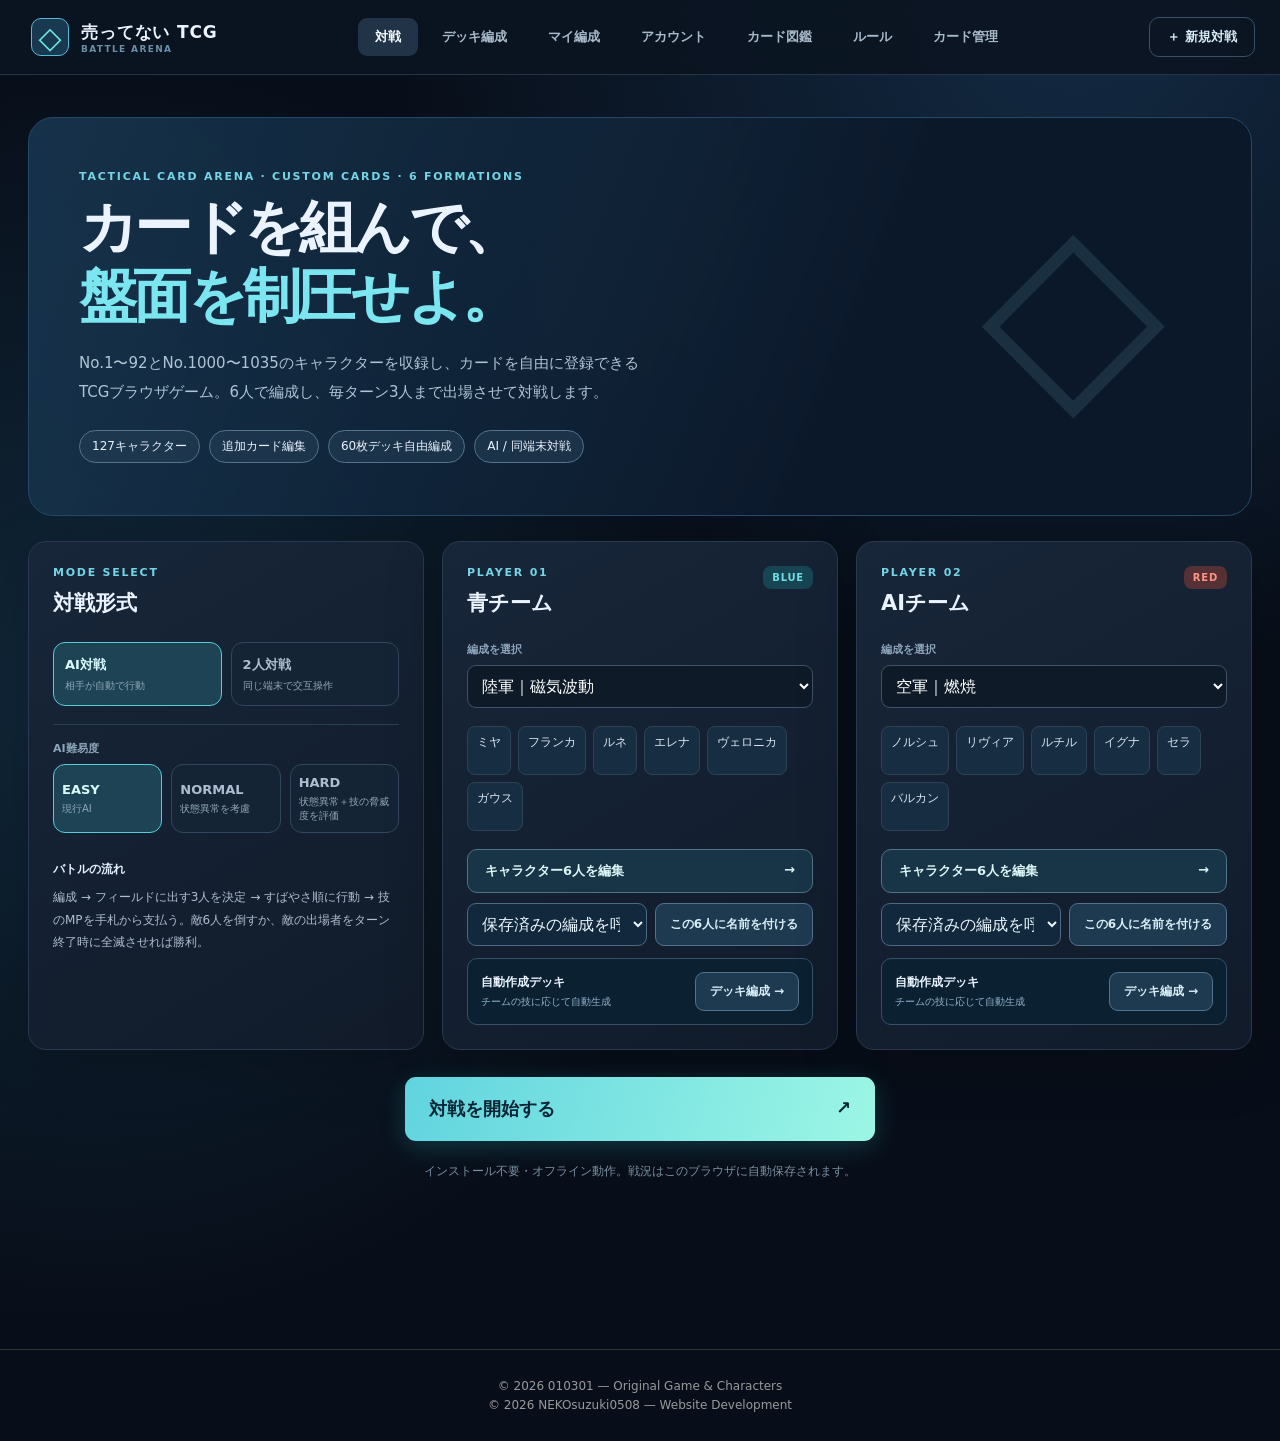
==== commit 07087e38: "Add files via upload" ====
--- a/index.html
+++ b/index.html
@@ -9,6 +9,7 @@
   <link rel="stylesheet" href="assets/css/style.css">
   <script defer src="config.js"></script>
   <script defer src="assets/js/data.js"></script>
+  <script defer src="assets/js/challenge1_cards.js"></script>
   <script defer src="assets/js/card_manager.js"></script>
   <script defer src="assets/js/engine.js"></script>
   <script defer src="assets/js/adjusted_cards.js"></script>
--- a/assets/css/style.css
+++ b/assets/css/style.css
@@ -1,107 +1,3078 @@
-:root{--bg:#080e19;--panel:#121d2d;--panel2:#162338;--line:#293850;--ink:#eaf3ff;--muted:#8ea0b9;--blue:#6cdbea;--red:#fa987e;--gold:#f2d287;--shadow:0 14px 60px #0003;--rad:18px}*{box-sizing:border-box}html{font-family:"Hiragino Kaku Gothic ProN","Yu Gothic","Noto Sans JP",system-ui,sans-serif;background:var(--bg);color:var(--ink);-webkit-font-smoothing:antialiased}body{margin:0;min-height:100vh;background:radial-gradient(circle at 84% 0%,#132a43 0%,transparent 38%),radial-gradient(circle at 7% 48%,#10283a 0%,transparent 45%),var(--bg)}button,select,input{font:inherit}button{cursor:pointer}button:disabled{cursor:not-allowed;opacity:.45}a{color:inherit}.site-header{position:sticky;top:0;z-index:10;background:#0b1522ee;backdrop-filter:blur(16px);border-bottom:1px solid #263446}.head-inner{max-width:1320px;margin:auto;height:74px;padding:0 25px;display:flex;align-items:center;justify-content:space-between;gap:20px}.brand{display:flex;align-items:center;gap:12px;background:none;border:0;color:var(--ink);text-align:left}.logo-mark{display:grid;place-items:center;width:38px;height:38px;border:1px solid #56b8d7;border-radius:10px;background:#193951;font-size:30px;color:#6be8e4}.brand b{display:block;letter-spacing:.05em;font-size:17px}.brand small{display:block;color:#6c90a9;font-size:9px;letter-spacing:.15em;font-weight:700}.head-inner nav{display:flex;align-items:center;gap:7px}.head-inner nav button{border:0;color:#a8b9c9;background:transparent;padding:10px 17px;border-radius:9px;font-size:13px;font-weight:700;white-space:nowrap}.head-inner nav button.active,.head-inner nav button:hover{background:#213347;color:#f6fbff}.header-reset{background:transparent;border:1px solid #37516b;border-radius:10px;padding:10px 17px;color:#d7ebf4;font-size:13px;font-weight:700;white-space:nowrap}.main-content{max-width:1290px;margin:auto;padding:42px 28px 90px;min-height:calc(100vh - 150px)}.site-footer{max-width:1290px;padding:20px 28px 28px;margin:auto;border-top:1px solid var(--line);display:flex;justify-content:space-between;color:#617791;font-size:11px;gap:12px}.eyebrow{font-size:11px;letter-spacing:.16em;text-transform:uppercase;font-weight:900;color:#75d4e5;margin:0 0 10px}.hero-banner{padding:52px 50px;border:1px solid #254867;border-radius:25px;background:linear-gradient(112deg,#183954cf,#0b182a 67%),radial-gradient(circle at 70% 60%,#446983 0%,transparent 50%);overflow:hidden;position:relative}.hero-banner::after{content:'◇';position:absolute;right:7%;top:12%;color:#9ceef51c;font-size:240px;pointer-events:none}.hero-banner h1{font-size:clamp(32px,4.5vw,62px);letter-spacing:-.065em;line-height:1.2;margin:0 0 18px;font-weight:900}.hero-banner h1 span{color:#7be5f0}.hero-banner>p:not(.eyebrow){font-size:15px;max-width:570px;line-height:1.9;color:#b0c4d5}.banner-pills{display:flex;gap:9px;flex-wrap:wrap;margin-top:24px}.banner-pills span{font-size:12px;border:1px solid #55738a;background:#243f5599;padding:7px 12px;border-radius:99px}.setup-grid{display:grid;grid-template-columns:repeat(3,minmax(0,1fr));gap:18px;margin:25px 0}.panel{padding:24px;border:1px solid var(--line);border-radius:var(--rad);background:linear-gradient(150deg,#172639,#111b2a);box-shadow:var(--shadow)}.section-top,.boxheading,.modal-title{display:flex;align-items:start;justify-content:space-between;gap:13px}.section-top h2,.modal-title h2{font-size:21px;line-height:1.35;margin:0 0 24px}.mode-tabs{display:grid;grid-template-columns:1fr 1fr;gap:9px}.mode-tabs button{background:#152435;border:1px solid #31465d;padding:13px 11px;border-radius:12px;text-align:left;color:#aebed0}.mode-tabs button.on{border:1px solid #56cdd9;color:#dbfcff;background:#1d4355}.mode-tabs b,.mode-tabs small{display:block}.mode-tabs b{font-size:13px}.mode-tabs small{font-size:10px;color:#91a8b8;margin-top:5px;line-height:1.35}.rules-mini{font-size:12px;line-height:1.9;margin-top:25px;color:#aebdd0}.rules-mini b{color:#e3edfb}.rules-mini p{margin:5px 0 0}.side-chip{padding:6px 9px;border-radius:8px;font-size:10px;font-weight:900;letter-spacing:.08em}.side-chip.blue{background:#174553;color:#70dce7}.side-chip.red{background:#553135;color:#fb9385}.field-label{font-size:11px;font-weight:700;color:#8da5ba;display:block;margin:0 0 8px}.roster-config select{width:100%;background:#0e1a28;color:#fff;border:1px solid #405066;border-radius:9px;padding:10px}.roster-preview{display:flex;flex-wrap:wrap;gap:7px;min-height:105px;margin:18px 0}.roster-mini{font-size:12px;padding:7px 9px;border:1px solid #2c4356;border-radius:8px;background:#172e42;color:#dce4f3;cursor:pointer}.roster-mini:hover{border-color:#69d8e5}.line-btn{border:1px solid #4f7483;color:#ddf6f6;background:#183447;padding:12px 17px;border-radius:10px;display:flex;justify-content:space-between;gap:10px;width:100%;font-size:13px;font-weight:800}.line-btn:hover{background:#26516b}.start-area{display:flex;flex-direction:column;align-items:center;gap:10px;margin:27px 0}.start-area p{font-size:12px;color:#7891a2}.primary-btn{border:none;background:linear-gradient(105deg,#61d4df,#9cf6e5);color:#082536;padding:13px 23px;border-radius:11px;font-weight:900;box-shadow:0 6px 24px #37d9df33}.primary-btn:hover{filter:brightness(1.07)}.primary-btn.big{width:min(470px,100%);font-size:18px;padding:20px 24px;display:flex;justify-content:space-between}.pagehead{margin:0 0 28px}.pagehead h1{font-size:39px;margin:4px 0 10px}.pagehead h1 span{color:var(--blue)}.pagehead>p:not(.eyebrow){color:#9bb4c9;line-height:1.85}.catalog-grid{display:grid;grid-template-columns:repeat(6,minmax(0,1fr));gap:15px}.catalog-card{min-width:0;text-align:left;color:var(--ink);border:1px solid #2e4860;background:linear-gradient(140deg,#1b3248,#101c2a);border-radius:15px;padding:13px;transition:transform .15s,border-color .15s}.catalog-card:hover{border-color:#69d8e5;transform:translateY(-3px)}.catalog-top{display:flex;justify-content:space-between;gap:4px;font-size:9px;letter-spacing:.05em;color:#8daec4}.catalog-top span:last-child{color:#6de3ee}.catalog-avatar{height:80px;display:grid;place-items:center;color:#97ebee;font-size:34px;font-weight:900;background:radial-gradient(ellipse,#295b71 0%,#162b43 56%,transparent 75%)}.catalog-card>b,.catalog-card>small{display:block;white-space:nowrap;overflow:hidden;text-overflow:ellipsis}.catalog-card>b{font-size:16px;margin-bottom:4px}.catalog-card>small{font-size:10px;color:#8ab0c7;min-height:18px}.catalog-stats{display:flex;gap:4px;flex-wrap:wrap;color:#aab6cb;font-size:10px;margin-top:14px}.catalog-stats span{padding:4px;background:#23364a;border-radius:5px}.catalog-footer{border-top:1px solid #32455d;margin-top:12px;padding-top:10px;display:flex;justify-content:space-between;font-size:10px;color:#a9d8e6}.rules-grid{display:grid;grid-template-columns:repeat(2,minmax(0,1fr));gap:16px}.rules-grid article h2{font-size:16px;margin:0 0 11px}.rules-grid article p{font-size:13px;color:#aebfd0;line-height:1.9;margin:0}.battle-topbar{display:flex;justify-content:space-between;align-items:center;margin:0 0 19px}.battle-topbar h2{font-size:26px;margin:0}.turnbadge{padding:8px 14px;border:1px solid #508595;border-radius:999px;color:#b9e5ef;font-size:12px;font-weight:800}.notice{padding:15px 20px;background:#122c40;border-left:3px solid #68d8de;border-radius:8px;margin-bottom:18px;font-size:13px}.notice p{line-height:1.7;color:#a8c4d4;margin:3px 0}.selection-grid{display:grid;grid-template-columns:repeat(3,minmax(0,1fr));gap:15px}.pick-wrap{min-width:0}.pick-wrap .unit{min-height:270px}.pick-button{border:1px solid #395975;background:#152e42;color:#bedae8;width:100%;padding:13px;border-radius:0 0 12px 12px;font-weight:900;margin-top:-11px;position:relative}.pick-button.selected{background:#177587;color:white}.select-actions{display:flex;justify-content:space-between;align-items:center;margin-top:20px;background:#122338;padding:17px;border-radius:13px}.select-actions>span{font-size:14px;color:#b4cfdb}.board-area{background:radial-gradient(circle at 50% 50%,#20344c,#101a29 72%);border:1px solid #36526c;border-radius:19px;padding:19px 24px;margin-top:15px;box-shadow:inset 0 0 130px #0a19383b}.board-heading{display:flex;justify-content:space-between;align-items:center;padding:1px 0 13px;color:#97b7ca}.board-heading h3{margin:0;font-size:17px}.board-heading small{font-size:10px;letter-spacing:.1em}.board-heading>span{font-size:11px;display:flex;gap:9px;flex-wrap:wrap}.board-heading.enemy h3{color:var(--red)}.board-heading.friendly h3{color:var(--blue)}.battle-row{display:grid;grid-template-columns:repeat(3,minmax(0,1fr));gap:13px;min-height:242px}.unit{background:linear-gradient(152deg,#1b3046,#112034);border:1px solid #34506a;border-radius:13px;padding:10px 13px;position:relative;min-width:0;display:flex;flex-direction:column;align-items:center;min-height:238px;box-shadow:0 6px 22px #0002}.enemy-row .unit{background:linear-gradient(152deg,#3a2b36,#172236);border-color:#6c4650}.unit.selectable{border-color:#a5f8e9;box-shadow:0 0 0 2px #76eade44,0 0 32px #6bd7cc3c;cursor:pointer}.unit.selectable:hover{background:linear-gradient(152deg,#24576c,#142d42)}.unit.is-active{outline:2px solid #d8be7b;outline-offset:0}.unit.is-picked{border-color:#6de1e7}.unit.dead{opacity:.32}.unit-head{display:flex;justify-content:space-between;align-items:center;width:100%}.unit-no{font-size:9px;color:#779cb8;font-weight:900}.tiny-icon{background:none;color:#8aaabf;border:0;font-size:16px;font-weight:800;padding:2px}.unit-portrait{width:56px;height:56px;display:grid;place-items:center;border-radius:50%;margin:3px 0 5px;background:#25495d;border:2px solid #39708a;box-shadow:0 0 24px #5dcef622;font-size:19px;font-weight:900;color:#c0f1eb;letter-spacing:-.06em}.enemy-row .unit-portrait{background:#62404f;border-color:#8b616c;color:#f3c7b8}.unit-name{font-size:17px;letter-spacing:-.04em}.unit-role{font-size:10px;color:#88a6bc;white-space:nowrap;overflow:hidden;text-overflow:ellipsis;max-width:95%}.hp-label{width:100%;display:flex;align-items:end;justify-content:space-between;margin:9px 0 3px}.hp-label small{font-size:10px;color:#86d8bd;font-weight:700}.hp-label b{font-size:15px}.hp-label em{font-weight:400;font-size:10px;color:#7899aa;font-style:normal}.hp-track{width:100%;height:6px;border-radius:5px;background:#223a43;overflow:hidden}.hp-fill{height:100%;background:linear-gradient(90deg,#57ae99,#9beaaf);border-radius:6px}.stats{display:flex;gap:9px;justify-content:center;flex-wrap:wrap;margin:9px 0 2px}.stats span{font-size:10px;color:#8fa9bd}.stats span:first-child{display:none}.stats b{color:#d2e6f1;font-size:11px}.badges{min-height:22px;display:flex;gap:3px;flex-wrap:wrap;justify-content:center;margin-top:4px}.mini-tag{padding:3px 5px;font-size:10px;border-radius:5px;background:#2f4056;color:#d5e1ee}.mini-tag.armorLight{background:#204c61;color:#93dbf5}.mini-tag.armorHeavy{background:#4a466d;color:#c0b8f9}.mini-tag.mark{background:#215850;color:#8be5db}.mini-tag.fire{background:#704037;color:#ffc2ae}.mini-tag.poison{background:#4e4563;color:#d9c7fc}.mini-tag.sleep{background:#2b436a}.mini-tag.status{background:#5a3c48}.target-overlay,.picked-indicator{position:absolute;left:10%;right:10%;bottom:-9px;background:#62dcd2;color:#093339;padding:7px 3px;border-radius:7px;font-size:11px;font-weight:900;text-align:center;z-index:1;box-shadow:0 2px 11px #0006}.picked-indicator{background:#1c8a9e;color:white}.empty-slot{border:1px dashed #385168;border-radius:12px;display:grid;place-items:center;color:#536e82;font-size:10px;letter-spacing:.1em}.middle-strip{height:67px;display:flex;justify-content:space-between;align-items:center;color:#81b7c6;letter-spacing:.12em;font-size:10px;padding:8px 9px}.board-heading.friendly{padding:13px 0 0}.underboard{display:grid;grid-template-columns:1fr 2fr;gap:17px;margin-top:17px}.bench-box,.action-box,.hand-panel,.log-panel{background:linear-gradient(160deg,#142337,#0e1928);border:1px solid #30445a;border-radius:15px;padding:18px}.boxheading{margin:0 0 14px;align-items:center}.boxheading h3{margin:0;font-size:15px}.boxheading span{font-size:11px;color:#7698af}.bench-list{display:flex;gap:8px;flex-wrap:wrap;min-height:100px;align-content:start}.bench-list>span{padding:9px 10px;border:1px solid #39556f;border-radius:8px;background:#1b344a;font-size:12px;cursor:pointer}.bench-list>span small{display:block;color:#94bbcb;margin-top:5px}.bench-list em{color:#627e91;font-size:13px}.boxheading.grave{border-top:1px solid #345069;margin-top:14px;padding-top:11px}.action-row{display:grid;grid-template-columns:repeat(3,minmax(0,1fr));gap:10px}.attack-btn,.skill-btn{padding:15px 8px;text-align:left;min-height:74px;color:#d5e8f0;border-radius:11px;border:1px solid #496a7b;background:#213a50}.attack-btn:hover,.skill-btn:not(:disabled):hover{border-color:#87e0ee;background:#245069}.attack-btn{background:#1c655e;border-color:#3ba596}.attack-btn b,.skill-btn b{display:block;font-size:13px;line-height:1.5}.attack-btn small,.skill-btn small{display:block;font-size:10px;margin-top:6px;color:#a3bcc8;line-height:1.5}.choose-target{padding:11px 14px;background:#175366;border-radius:9px;margin-bottom:10px;font-size:12px;line-height:1.7}.choose-target button{margin-left:8px;background:#143047;border:1px solid #638fa0;border-radius:6px;color:#effcff;padding:4px 9px}.hand-panel{margin-top:17px}.hand-list{display:flex;gap:9px;overflow-x:auto;padding:5px 0 12px}.hand-card{width:123px;min-width:123px;min-height:127px;padding:12px;border:1px solid #4c637d;border-radius:12px;text-align:left;color:#eef7ff;background:#213951;display:flex;flex-direction:column;align-items:start}.hand-card span{font-size:10px;color:#a6bed4}.hand-card b{font-size:16px;margin:12px 0 9px}.hand-card small{font-size:10px;color:#b5c6d3;line-height:1.45}.hand-card.support-card{background:#453c33;border-color:#79694d}.hand-card.support-card:hover{border-color:#ffe1a1}.hand-footnote{color:#7793a5;font-size:11px;margin:10px 0 0}.log-panel{margin-top:17px}.log-list{max-height:300px;overflow:auto;scrollbar-color:#31556c transparent}.log-list p{margin:0;font-size:11px;line-height:1.9;padding:5px 3px;border-bottom:1px solid #29394b;color:#b5c5d3}.veil{position:fixed;inset:0;z-index:20;background:#050d19dd;backdrop-filter:blur(9px);display:flex;align-items:center;justify-content:center;padding:18px}.veil.high{z-index:30}.modal{width:min(560px,100%);max-height:min(90vh,900px);overflow:auto;background:#15263a;border:1px solid #548393;border-radius:18px;padding:25px;box-shadow:0 30px 100px #0009}.close-btn{font-size:28px;border:0;color:#d5eaf3;background:transparent;padding:0 5px}.modal-title h2{margin:0 0 10px}.roster-editor{width:min(900px,100%)}.muted{color:#97aebf;font-size:12px}.roster-filters{display:flex;gap:12px;margin:17px 0}.roster-filters input,.roster-filters select{width:50%;background:#0f1a27;color:#eaf3ff;border:1px solid #3a526b;border-radius:9px;padding:10px}.roster-grid{display:grid;grid-template-columns:repeat(4,minmax(0,1fr));gap:9px;max-height:50vh;overflow:auto;margin:17px 0 23px}.roster-card{position:relative;display:flex;flex-direction:column;align-items:start;text-align:left;min-width:0;padding:13px 10px;border:1px solid #39516d;border-radius:10px;background:#1b3148;color:#e6f4fa}.roster-card.checked{border-color:#6be5da;background:#215067}.roster-card b{font-size:13px;margin:7px 0 4px}.roster-card small{font-size:10px;color:#92b2c3;white-space:nowrap;overflow:hidden;text-overflow:ellipsis;max-width:95%}.roster-id{font-size:10px;color:#95b7d2}.roster-check{position:absolute;top:8px;right:9px;color:#8ce8e2;font-size:19px}.hero-detail .detail-archetype{color:#86c6d8;font-size:12px}.hero-detail>p:not(.eyebrow){font-size:13px;line-height:1.9;color:#c4d1df}.detail-stats{display:grid;grid-template-columns:repeat(4,minmax(0,1fr));gap:8px;margin:18px 0}.detail-stats span{padding:10px;background:#233b51;border-radius:9px;display:flex;flex-direction:column;text-align:center}.detail-stats small{font-size:10px;color:#94bdd1}.detail-stats b{font-size:21px}.detail-section{border-top:1px solid #39546c;padding:17px 0}.detail-section h3{font-size:14px;margin:0 0 10px;line-height:1.5}.detail-section h3 span{float:right;font-size:11px;color:#a3dde0}.detail-section p{font-size:12px;line-height:1.85;color:#bbcad9;margin:0}.defense-dialog{text-align:center}.defense-dialog p:not(.eyebrow){color:#a6bbc9}.armor-options{display:grid;grid-template-columns:1fr 1fr;gap:12px;margin-top:25px}.armor-options button{background:#203c55;border:1px solid #6593af;color:#ebf8ff;padding:17px;border-radius:12px;text-align:left}.armor-options button:nth-child(2){background:#343451;border-color:#7d7fbc}.armor-options b,.armor-options span,.armor-options small{display:block}.armor-options span{font-size:19px;margin:8px 0}.armor-options small{font-size:11px;color:#a8bed1}.handoff-modal{text-align:center;max-width:440px}.handoff-icon{font-size:60px;color:#88dfe5}.handoff-modal p:not(.eyebrow){color:#9eb8c9;line-height:1.8;font-size:13px}.victory{padding:65px 30px;text-align:center;border:1px solid #375b6c;border-radius:19px;background:radial-gradient(circle at 50% 0%,#1e5560,#112439 56%,#101c2b);margin-bottom:20px}.victory-icon{font-size:76px;color:#77eff0}.victory h1{font-size:42px;margin:5px 0}.victory>p:not(.eyebrow){color:#9dbece}.victory-actions{display:flex;justify-content:center;gap:11px;align-items:center;margin:27px 0}.victory-actions .line-btn{width:auto}.victory-grid{display:flex;justify-content:center;gap:26px;font-size:12px}.victory-grid div{display:flex;flex-direction:column;gap:6px;color:#a9c1d3}.victory-grid b{color:#e5f3fe}.no-units{display:grid;place-items:center;color:#6e8ba1;padding:25px;grid-column:1/-1}.site-header button:focus-visible,.main-content button:focus-visible{outline:3px solid #f7df8e;outline-offset:2px}@media(max-width:1050px){.setup-grid{grid-template-columns:1fr 1fr}.setup-grid>.panel:first-child{grid-column:1/-1}.catalog-grid{grid-template-columns:repeat(4,minmax(0,1fr))}.underboard{grid-template-columns:1fr 1.5fr}.main-content{padding-inline:20px}}@media(max-width:700px){.head-inner{height:65px;padding:0 12px;gap:8px}.brand{gap:7px}.logo-mark{width:29px;height:29px;font-size:21px}.brand b{font-size:12px}.brand small{font-size:7px}.head-inner nav{gap:0}.head-inner nav button{padding:8px 7px;font-size:11px}.header-reset{display:none}.main-content{padding:20px 10px 60px}.site-footer{padding-inline:12px}.hero-banner{padding:30px 23px}.hero-banner::after{right:-10%;font-size:140px}.setup-grid{grid-template-columns:1fr;gap:12px}.setup-grid>.panel:first-child{grid-column:auto}.panel{padding:19px}.catalog-grid{grid-template-columns:repeat(2,minmax(0,1fr));gap:9px}.catalog-avatar{height:65px}.rules-grid{grid-template-columns:1fr}.battle-topbar h2{font-size:18px}.turnbadge{font-size:10px}.board-area{padding:10px 6px;border-radius:13px}.battle-row{gap:5px;min-height:210px}.unit{padding:6px;min-height:205px;border-radius:9px}.unit-portrait{width:38px;height:38px;font-size:13px;margin:3px 0 5px}.unit-name{font-size:12px}.unit-role{font-size:8px;max-width:100%}.hp-label{margin-top:8px}.hp-label b{font-size:11px}.hp-label em{font-size:8px}.stats{gap:5px}.stats span{font-size:9px}.stats b{font-size:9px}.badges{gap:2px}.mini-tag{font-size:8px;padding:3px}.target-overlay{font-size:8px}.middle-strip{height:54px;font-size:8px}.board-heading h3{font-size:13px}.board-heading>span{font-size:9px}.underboard{grid-template-columns:1fr;gap:11px}.action-row{gap:5px}.attack-btn,.skill-btn{min-height:87px;padding:9px 7px}.skill-btn b,.attack-btn b{font-size:11px}.skill-btn small,.attack-btn small{font-size:9px}.hand-card{min-width:104px;width:104px;min-height:118px;padding:10px}.hand-card b{font-size:13px}.selection-grid{grid-template-columns:repeat(2,minmax(0,1fr));gap:12px}.select-actions{gap:10px}.select-actions .primary-btn{font-size:12px}.roster-grid{grid-template-columns:repeat(2,minmax(0,1fr))}.roster-filters{flex-direction:column}.roster-filters input,.roster-filters select{width:100%}.modal{padding:20px}.victory h1{font-size:28px}.victory-actions{flex-direction:column}.victory-actions .line-btn{width:100%}}
-
-.pass-line{display:flex;justify-content:flex-end;margin-top:12px}.pass-line button{border:1px solid #364c60;border-radius:7px;background:#132638;color:#a5bcca;padding:8px 12px;font-size:11px}.pass-line button:hover{background:#284157;color:#e6f5fb}
+:root {
+    --bg: #080e19;
+    --panel: #121d2d;
+    --panel2: #162338;
+    --line: #293850;
+    --ink: #eaf3ff;
+    --muted: #8ea0b9;
+    --blue: #6cdbea;
+    --red: #fa987e;
+    --gold: #f2d287;
+    --shadow: 0 14px 60px #0003;
+    --rad: 18px
+}
+
+* {
+    box-sizing: border-box
+}
+
+html {
+    font-family: "Hiragino Kaku Gothic ProN", "Yu Gothic", "Noto Sans JP", system-ui, sans-serif;
+    background: var(--bg);
+    color: var(--ink);
+    -webkit-font-smoothing: antialiased
+}
+
+body {
+    margin: 0;
+    min-height: 100vh;
+    background: radial-gradient(circle at 84% 0%, #132a43 0%, transparent 38%), radial-gradient(circle at 7% 48%, #10283a 0%, transparent 45%), var(--bg)
+}
+
+button,
+select,
+input {
+    font: inherit
+}
+
+button {
+    cursor: pointer
+}
+
+button:disabled {
+    cursor: not-allowed;
+    opacity: .45
+}
+
+a {
+    color: inherit
+}
+
+.site-header {
+    position: sticky;
+    top: 0;
+    z-index: 10;
+    background: #0b1522ee;
+    backdrop-filter: blur(16px);
+    border-bottom: 1px solid #263446
+}
+
+.head-inner {
+    max-width: 1320px;
+    margin: auto;
+    height: 74px;
+    padding: 0 25px;
+    display: flex;
+    align-items: center;
+    justify-content: space-between;
+    gap: 20px
+}
+
+.brand {
+    display: flex;
+    align-items: center;
+    gap: 12px;
+    background: none;
+    border: 0;
+    color: var(--ink);
+    text-align: left
+}
+
+.logo-mark {
+    display: grid;
+    place-items: center;
+    width: 38px;
+    height: 38px;
+    border: 1px solid #56b8d7;
+    border-radius: 10px;
+    background: #193951;
+    font-size: 30px;
+    color: #6be8e4
+}
+
+.brand b {
+    display: block;
+    letter-spacing: .05em;
+    font-size: 17px
+}
+
+.brand small {
+    display: block;
+    color: #6c90a9;
+    font-size: 9px;
+    letter-spacing: .15em;
+    font-weight: 700
+}
+
+.head-inner nav {
+    display: flex;
+    align-items: center;
+    gap: 7px
+}
+
+.head-inner nav button {
+    border: 0;
+    color: #a8b9c9;
+    background: transparent;
+    padding: 10px 17px;
+    border-radius: 9px;
+    font-size: 13px;
+    font-weight: 700;
+    white-space: nowrap
+}
+
+.head-inner nav button.active,
+.head-inner nav button:hover {
+    background: #213347;
+    color: #f6fbff
+}
+
+.header-reset {
+    background: transparent;
+    border: 1px solid #37516b;
+    border-radius: 10px;
+    padding: 10px 17px;
+    color: #d7ebf4;
+    font-size: 13px;
+    font-weight: 700;
+    white-space: nowrap
+}
+
+.main-content {
+    max-width: 1290px;
+    margin: auto;
+    padding: 42px 28px 90px;
+    min-height: calc(100vh - 150px)
+}
+
+.site-footer {
+    margin-top: 40px;
+    padding: 24px 16px;
+    text-align: center;
+    font-size: 12px;
+    color: #999;
+    border-top: 1px solid #333
+}
+
+.site-footer p {
+    margin: 5px 0
+}
+
+.eyebrow {
+    font-size: 11px;
+    letter-spacing: .16em;
+    text-transform: uppercase;
+    font-weight: 900;
+    color: #75d4e5;
+    margin: 0 0 10px
+}
+
+.hero-banner {
+    padding: 52px 50px;
+    border: 1px solid #254867;
+    border-radius: 25px;
+    background: linear-gradient(112deg, #183954cf, #0b182a 67%), radial-gradient(circle at 70% 60%, #446983 0%, transparent 50%);
+    overflow: hidden;
+    position: relative
+}
+
+.hero-banner::after {
+    content: '◇';
+    position: absolute;
+    right: 7%;
+    top: 12%;
+    color: #9ceef51c;
+    font-size: 240px;
+    pointer-events: none
+}
+
+.hero-banner h1 {
+    font-size: clamp(32px, 4.5vw, 62px);
+    letter-spacing: -.065em;
+    line-height: 1.2;
+    margin: 0 0 18px;
+    font-weight: 900
+}
+
+.hero-banner h1 span {
+    color: #7be5f0
+}
+
+.hero-banner>p:not(.eyebrow) {
+    font-size: 15px;
+    max-width: 570px;
+    line-height: 1.9;
+    color: #b0c4d5
+}
+
+.banner-pills {
+    display: flex;
+    gap: 9px;
+    flex-wrap: wrap;
+    margin-top: 24px
+}
+
+.banner-pills span {
+    font-size: 12px;
+    border: 1px solid #55738a;
+    background: #243f5599;
+    padding: 7px 12px;
+    border-radius: 99px
+}
+
+.setup-grid {
+    display: grid;
+    grid-template-columns: repeat(3, minmax(0, 1fr));
+    gap: 18px;
+    margin: 25px 0
+}
+
+.panel {
+    padding: 24px;
+    border: 1px solid var(--line);
+    border-radius: var(--rad);
+    background: linear-gradient(150deg, #172639, #111b2a);
+    box-shadow: var(--shadow)
+}
+
+.section-top,
+.boxheading,
+.modal-title {
+    display: flex;
+    align-items: start;
+    justify-content: space-between;
+    gap: 13px
+}
+
+.section-top h2,
+.modal-title h2 {
+    font-size: 21px;
+    line-height: 1.35;
+    margin: 0 0 24px
+}
+
+.mode-tabs {
+    display: grid;
+    grid-template-columns: 1fr 1fr;
+    gap: 9px
+}
+
+.mode-tabs button {
+    background: #152435;
+    border: 1px solid #31465d;
+    padding: 13px 11px;
+    border-radius: 12px;
+    text-align: left;
+    color: #aebed0
+}
+
+.mode-tabs button.on {
+    border: 1px solid #56cdd9;
+    color: #dbfcff;
+    background: #1d4355
+}
+
+.mode-tabs b,
+.mode-tabs small {
+    display: block
+}
+
+.mode-tabs b {
+    font-size: 13px
+}
+
+.mode-tabs small {
+    font-size: 10px;
+    color: #91a8b8;
+    margin-top: 5px;
+    line-height: 1.35
+}
+
+.rules-mini {
+    font-size: 12px;
+    line-height: 1.9;
+    margin-top: 25px;
+    color: #aebdd0
+}
+
+.rules-mini b {
+    color: #e3edfb
+}
+
+.rules-mini p {
+    margin: 5px 0 0
+}
+
+.side-chip {
+    padding: 6px 9px;
+    border-radius: 8px;
+    font-size: 10px;
+    font-weight: 900;
+    letter-spacing: .08em
+}
+
+.side-chip.blue {
+    background: #174553;
+    color: #70dce7
+}
+
+.side-chip.red {
+    background: #553135;
+    color: #fb9385
+}
+
+.field-label {
+    font-size: 11px;
+    font-weight: 700;
+    color: #8da5ba;
+    display: block;
+    margin: 0 0 8px
+}
+
+.roster-config select {
+    width: 100%;
+    background: #0e1a28;
+    color: #fff;
+    border: 1px solid #405066;
+    border-radius: 9px;
+    padding: 10px
+}
+
+.roster-preview {
+    display: flex;
+    flex-wrap: wrap;
+    gap: 7px;
+    min-height: 105px;
+    margin: 18px 0
+}
+
+.roster-mini {
+    font-size: 12px;
+    padding: 7px 9px;
+    border: 1px solid #2c4356;
+    border-radius: 8px;
+    background: #172e42;
+    color: #dce4f3;
+    cursor: pointer
+}
+
+.roster-mini:hover {
+    border-color: #69d8e5
+}
+
+.line-btn {
+    border: 1px solid #4f7483;
+    color: #ddf6f6;
+    background: #183447;
+    padding: 12px 17px;
+    border-radius: 10px;
+    display: flex;
+    justify-content: space-between;
+    gap: 10px;
+    width: 100%;
+    font-size: 13px;
+    font-weight: 800
+}
+
+.line-btn:hover {
+    background: #26516b
+}
+
+.start-area {
+    display: flex;
+    flex-direction: column;
+    align-items: center;
+    gap: 10px;
+    margin: 27px 0
+}
+
+.start-area p {
+    font-size: 12px;
+    color: #7891a2
+}
+
+.primary-btn {
+    border: none;
+    background: linear-gradient(105deg, #61d4df, #9cf6e5);
+    color: #082536;
+    padding: 13px 23px;
+    border-radius: 11px;
+    font-weight: 900;
+    box-shadow: 0 6px 24px #37d9df33
+}
+
+.primary-btn:hover {
+    filter: brightness(1.07)
+}
+
+.primary-btn.big {
+    width: min(470px, 100%);
+    font-size: 18px;
+    padding: 20px 24px;
+    display: flex;
+    justify-content: space-between
+}
+
+.pagehead {
+    margin: 0 0 28px
+}
+
+.pagehead h1 {
+    font-size: 39px;
+    margin: 4px 0 10px
+}
+
+.pagehead h1 span {
+    color: var(--blue)
+}
+
+.pagehead>p:not(.eyebrow) {
+    color: #9bb4c9;
+    line-height: 1.85
+}
+
+.catalog-grid {
+    display: grid;
+    grid-template-columns: repeat(6, minmax(0, 1fr));
+    gap: 15px
+}
+
+.catalog-card {
+    min-width: 0;
+    text-align: left;
+    color: var(--ink);
+    border: 1px solid #2e4860;
+    background: linear-gradient(140deg, #1b3248, #101c2a);
+    border-radius: 15px;
+    padding: 13px;
+    transition: transform .15s, border-color .15s
+}
+
+.catalog-card:hover {
+    border-color: #69d8e5;
+    transform: translateY(-3px)
+}
+
+.catalog-top {
+    display: flex;
+    justify-content: space-between;
+    gap: 4px;
+    font-size: 9px;
+    letter-spacing: .05em;
+    color: #8daec4
+}
+
+.catalog-top span:last-child {
+    color: #6de3ee
+}
+
+.catalog-avatar {
+    height: 80px;
+    display: grid;
+    place-items: center;
+    color: #97ebee;
+    font-size: 34px;
+    font-weight: 900;
+    background: radial-gradient(ellipse, #295b71 0%, #162b43 56%, transparent 75%)
+}
+
+.catalog-card>b,
+.catalog-card>small {
+    display: block;
+    white-space: nowrap;
+    overflow: hidden;
+    text-overflow: ellipsis
+}
+
+.catalog-card>b {
+    font-size: 16px;
+    margin-bottom: 4px
+}
+
+.catalog-card>small {
+    font-size: 10px;
+    color: #8ab0c7;
+    min-height: 18px
+}
+
+.catalog-stats {
+    display: flex;
+    gap: 4px;
+    flex-wrap: wrap;
+    color: #aab6cb;
+    font-size: 10px;
+    margin-top: 14px
+}
+
+.catalog-stats span {
+    padding: 4px;
+    background: #23364a;
+    border-radius: 5px
+}
+
+.catalog-footer {
+    border-top: 1px solid #32455d;
+    margin-top: 12px;
+    padding-top: 10px;
+    display: flex;
+    justify-content: space-between;
+    font-size: 10px;
+    color: #a9d8e6
+}
+
+.rules-grid {
+    display: grid;
+    grid-template-columns: repeat(2, minmax(0, 1fr));
+    gap: 16px
+}
+
+.rules-grid article h2 {
+    font-size: 16px;
+    margin: 0 0 11px
+}
+
+.rules-grid article p {
+    font-size: 13px;
+    color: #aebfd0;
+    line-height: 1.9;
+    margin: 0
+}
+
+.battle-topbar {
+    display: flex;
+    justify-content: space-between;
+    align-items: center;
+    margin: 0 0 19px
+}
+
+.battle-topbar h2 {
+    font-size: 26px;
+    margin: 0
+}
+
+.turnbadge {
+    padding: 8px 14px;
+    border: 1px solid #508595;
+    border-radius: 999px;
+    color: #b9e5ef;
+    font-size: 12px;
+    font-weight: 800
+}
+
+.notice {
+    padding: 15px 20px;
+    background: #122c40;
+    border-left: 3px solid #68d8de;
+    border-radius: 8px;
+    margin-bottom: 18px;
+    font-size: 13px
+}
+
+.notice p {
+    line-height: 1.7;
+    color: #a8c4d4;
+    margin: 3px 0
+}
+
+.selection-grid {
+    display: grid;
+    grid-template-columns: repeat(3, minmax(0, 1fr));
+    gap: 15px
+}
+
+.pick-wrap {
+    min-width: 0
+}
+
+.pick-wrap .unit {
+    min-height: 270px
+}
+
+.pick-button {
+    border: 1px solid #395975;
+    background: #152e42;
+    color: #bedae8;
+    width: 100%;
+    padding: 13px;
+    border-radius: 0 0 12px 12px;
+    font-weight: 900;
+    margin-top: -11px;
+    position: relative
+}
+
+.pick-button.selected {
+    background: #177587;
+    color: white
+}
+
+.select-actions {
+    display: flex;
+    justify-content: space-between;
+    align-items: center;
+    margin-top: 20px;
+    background: #122338;
+    padding: 17px;
+    border-radius: 13px
+}
+
+.select-actions>span {
+    font-size: 14px;
+    color: #b4cfdb
+}
+
+.board-area {
+    background: radial-gradient(circle at 50% 50%, #20344c, #101a29 72%);
+    border: 1px solid #36526c;
+    border-radius: 19px;
+    padding: 19px 24px;
+    margin-top: 15px;
+    box-shadow: inset 0 0 130px #0a19383b
+}
+
+.board-heading {
+    display: flex;
+    justify-content: space-between;
+    align-items: center;
+    padding: 1px 0 13px;
+    color: #97b7ca
+}
+
+.board-heading h3 {
+    margin: 0;
+    font-size: 17px
+}
+
+.board-heading small {
+    font-size: 10px;
+    letter-spacing: .1em
+}
+
+.board-heading>span {
+    font-size: 11px;
+    display: flex;
+    gap: 9px;
+    flex-wrap: wrap
+}
+
+.board-heading.enemy h3 {
+    color: var(--red)
+}
+
+.board-heading.friendly h3 {
+    color: var(--blue)
+}
+
+.battle-row {
+    display: grid;
+    grid-template-columns: repeat(3, minmax(0, 1fr));
+    gap: 13px;
+    min-height: 242px
+}
+
+.unit {
+    background: linear-gradient(152deg, #1b3046, #112034);
+    border: 1px solid #34506a;
+    border-radius: 13px;
+    padding: 10px 13px;
+    position: relative;
+    min-width: 0;
+    display: flex;
+    flex-direction: column;
+    align-items: center;
+    min-height: 238px;
+    box-shadow: 0 6px 22px #0002
+}
+
+.enemy-row .unit {
+    background: linear-gradient(152deg, #3a2b36, #172236);
+    border-color: #6c4650
+}
+
+.unit.selectable {
+    border-color: #a5f8e9;
+    box-shadow: 0 0 0 2px #76eade44, 0 0 32px #6bd7cc3c;
+    cursor: pointer
+}
+
+.unit.selectable:hover {
+    background: linear-gradient(152deg, #24576c, #142d42)
+}
+
+.unit.is-active {
+    outline: 2px solid #d8be7b;
+    outline-offset: 0
+}
+
+.unit.is-picked {
+    border-color: #6de1e7
+}
+
+.unit.dead {
+    opacity: .32
+}
+
+.unit-head {
+    display: flex;
+    justify-content: space-between;
+    align-items: center;
+    width: 100%
+}
+
+.unit-no {
+    font-size: 9px;
+    color: #779cb8;
+    font-weight: 900
+}
+
+.tiny-icon {
+    background: none;
+    color: #8aaabf;
+    border: 0;
+    font-size: 16px;
+    font-weight: 800;
+    padding: 2px
+}
+
+.unit-portrait {
+    width: 56px;
+    height: 56px;
+    display: grid;
+    place-items: center;
+    border-radius: 50%;
+    margin: 3px 0 5px;
+    background: #25495d;
+    border: 2px solid #39708a;
+    box-shadow: 0 0 24px #5dcef622;
+    font-size: 19px;
+    font-weight: 900;
+    color: #c0f1eb;
+    letter-spacing: -.06em
+}
+
+.enemy-row .unit-portrait {
+    background: #62404f;
+    border-color: #8b616c;
+    color: #f3c7b8
+}
+
+.unit-name {
+    font-size: 17px;
+    letter-spacing: -.04em
+}
+
+.unit-role {
+    font-size: 10px;
+    color: #88a6bc;
+    white-space: nowrap;
+    overflow: hidden;
+    text-overflow: ellipsis;
+    max-width: 95%
+}
+
+.hp-label {
+    width: 100%;
+    display: flex;
+    align-items: end;
+    justify-content: space-between;
+    margin: 9px 0 3px
+}
+
+.hp-label small {
+    font-size: 10px;
+    color: #86d8bd;
+    font-weight: 700
+}
+
+.hp-label b {
+    font-size: 15px
+}
+
+.hp-label em {
+    font-weight: 400;
+    font-size: 10px;
+    color: #7899aa;
+    font-style: normal
+}
+
+.hp-track {
+    width: 100%;
+    height: 6px;
+    border-radius: 5px;
+    background: #223a43;
+    overflow: hidden
+}
+
+.hp-fill {
+    height: 100%;
+    background: linear-gradient(90deg, #57ae99, #9beaaf);
+    border-radius: 6px
+}
+
+.stats {
+    display: flex;
+    gap: 9px;
+    justify-content: center;
+    flex-wrap: wrap;
+    margin: 9px 0 2px
+}
+
+.stats span {
+    font-size: 10px;
+    color: #8fa9bd
+}
+
+.stats span:first-child {
+    display: none
+}
+
+.stats b {
+    color: #d2e6f1;
+    font-size: 11px
+}
+
+.badges {
+    min-height: 22px;
+    display: flex;
+    gap: 3px;
+    flex-wrap: wrap;
+    justify-content: center;
+    margin-top: 4px
+}
+
+.mini-tag {
+    padding: 3px 5px;
+    font-size: 10px;
+    border-radius: 5px;
+    background: #2f4056;
+    color: #d5e1ee
+}
+
+.mini-tag.armorLight {
+    background: #204c61;
+    color: #93dbf5
+}
+
+.mini-tag.armorHeavy {
+    background: #4a466d;
+    color: #c0b8f9
+}
+
+.mini-tag.mark {
+    background: #215850;
+    color: #8be5db
+}
+
+.mini-tag.fire {
+    background: #704037;
+    color: #ffc2ae
+}
+
+.mini-tag.poison {
+    background: #4e4563;
+    color: #d9c7fc
+}
+
+.mini-tag.sleep {
+    background: #2b436a
+}
+
+.mini-tag.status {
+    background: #5a3c48
+}
+
+.target-overlay,
+.picked-indicator {
+    position: absolute;
+    left: 10%;
+    right: 10%;
+    bottom: -9px;
+    background: #62dcd2;
+    color: #093339;
+    padding: 7px 3px;
+    border-radius: 7px;
+    font-size: 11px;
+    font-weight: 900;
+    text-align: center;
+    z-index: 1;
+    box-shadow: 0 2px 11px #0006
+}
+
+.picked-indicator {
+    background: #1c8a9e;
+    color: white
+}
+
+.empty-slot {
+    border: 1px dashed #385168;
+    border-radius: 12px;
+    display: grid;
+    place-items: center;
+    color: #536e82;
+    font-size: 10px;
+    letter-spacing: .1em
+}
+
+.middle-strip {
+    height: 67px;
+    display: flex;
+    justify-content: space-between;
+    align-items: center;
+    color: #81b7c6;
+    letter-spacing: .12em;
+    font-size: 10px;
+    padding: 8px 9px
+}
+
+.board-heading.friendly {
+    padding: 13px 0 0
+}
+
+.underboard {
+    display: grid;
+    grid-template-columns: 1fr 2fr;
+    gap: 17px;
+    margin-top: 17px
+}
+
+.bench-box,
+.action-box,
+.hand-panel,
+.log-panel {
+    background: linear-gradient(160deg, #142337, #0e1928);
+    border: 1px solid #30445a;
+    border-radius: 15px;
+    padding: 18px
+}
+
+.boxheading {
+    margin: 0 0 14px;
+    align-items: center
+}
+
+.boxheading h3 {
+    margin: 0;
+    font-size: 15px
+}
+
+.boxheading span {
+    font-size: 11px;
+    color: #7698af
+}
+
+.bench-list {
+    display: flex;
+    gap: 8px;
+    flex-wrap: wrap;
+    min-height: 100px;
+    align-content: start
+}
+
+.bench-list>span {
+    padding: 9px 10px;
+    border: 1px solid #39556f;
+    border-radius: 8px;
+    background: #1b344a;
+    font-size: 12px;
+    cursor: pointer
+}
+
+.bench-list>span small {
+    display: block;
+    color: #94bbcb;
+    margin-top: 5px
+}
+
+.bench-list em {
+    color: #627e91;
+    font-size: 13px
+}
+
+.boxheading.grave {
+    border-top: 1px solid #345069;
+    margin-top: 14px;
+    padding-top: 11px
+}
+
+.action-row {
+    display: grid;
+    grid-template-columns: repeat(3, minmax(0, 1fr));
+    gap: 10px
+}
+
+.attack-btn,
+.skill-btn {
+    padding: 15px 8px;
+    text-align: left;
+    min-height: 74px;
+    color: #d5e8f0;
+    border-radius: 11px;
+    border: 1px solid #496a7b;
+    background: #213a50
+}
+
+.attack-btn:hover,
+.skill-btn:not(:disabled):hover {
+    border-color: #87e0ee;
+    background: #245069
+}
+
+.attack-btn {
+    background: #1c655e;
+    border-color: #3ba596
+}
+
+.attack-btn b,
+.skill-btn b {
+    display: block;
+    font-size: 13px;
+    line-height: 1.5
+}
+
+.attack-btn small,
+.skill-btn small {
+    display: block;
+    font-size: 10px;
+    margin-top: 6px;
+    color: #a3bcc8;
+    line-height: 1.5
+}
+
+.choose-target {
+    padding: 11px 14px;
+    background: #175366;
+    border-radius: 9px;
+    margin-bottom: 10px;
+    font-size: 12px;
+    line-height: 1.7
+}
+
+.choose-target button {
+    margin-left: 8px;
+    background: #143047;
+    border: 1px solid #638fa0;
+    border-radius: 6px;
+    color: #effcff;
+    padding: 4px 9px
+}
+
+.hand-panel {
+    margin-top: 17px
+}
+
+.hand-list {
+    display: flex;
+    gap: 9px;
+    overflow-x: auto;
+    padding: 5px 0 12px
+}
+
+.hand-card {
+    width: 123px;
+    min-width: 123px;
+    min-height: 127px;
+    padding: 12px;
+    border: 1px solid #4c637d;
+    border-radius: 12px;
+    text-align: left;
+    color: #eef7ff;
+    background: #213951;
+    display: flex;
+    flex-direction: column;
+    align-items: start
+}
+
+.hand-card span {
+    font-size: 10px;
+    color: #a6bed4
+}
+
+.hand-card b {
+    font-size: 16px;
+    margin: 12px 0 9px
+}
+
+.hand-card small {
+    font-size: 10px;
+    color: #b5c6d3;
+    line-height: 1.45
+}
+
+.hand-card.support-card {
+    background: #453c33;
+    border-color: #79694d
+}
+
+.hand-card.support-card:hover {
+    border-color: #ffe1a1
+}
+
+.hand-footnote {
+    color: #7793a5;
+    font-size: 11px;
+    margin: 10px 0 0
+}
+
+.log-panel {
+    margin-top: 17px
+}
+
+.log-list {
+    max-height: 300px;
+    overflow: auto;
+    scrollbar-color: #31556c transparent
+}
+
+.log-list p {
+    margin: 0;
+    font-size: 11px;
+    line-height: 1.9;
+    padding: 5px 3px;
+    border-bottom: 1px solid #29394b;
+    color: #b5c5d3
+}
+
+.veil {
+    position: fixed;
+    inset: 0;
+    z-index: 20;
+    background: #050d19dd;
+    backdrop-filter: blur(9px);
+    display: flex;
+    align-items: center;
+    justify-content: center;
+    padding: 18px
+}
+
+.veil.high {
+    z-index: 30
+}
+
+.modal {
+    width: min(560px, 100%);
+    max-height: min(90vh, 900px);
+    overflow: auto;
+    background: #15263a;
+    border: 1px solid #548393;
+    border-radius: 18px;
+    padding: 25px;
+    box-shadow: 0 30px 100px #0009
+}
+
+.close-btn {
+    font-size: 28px;
+    border: 0;
+    color: #d5eaf3;
+    background: transparent;
+    padding: 0 5px
+}
+
+.modal-title h2 {
+    margin: 0 0 10px
+}
+
+.roster-editor {
+    width: min(900px, 100%)
+}
+
+.muted {
+    color: #97aebf;
+    font-size: 12px
+}
+
+.roster-filters {
+    display: flex;
+    gap: 12px;
+    margin: 17px 0
+}
+
+.roster-filters input,
+.roster-filters select {
+    width: 50%;
+    background: #0f1a27;
+    color: #eaf3ff;
+    border: 1px solid #3a526b;
+    border-radius: 9px;
+    padding: 10px
+}
+
+.roster-grid {
+    display: grid;
+    grid-template-columns: repeat(4, minmax(0, 1fr));
+    gap: 9px;
+    max-height: 50vh;
+    overflow: auto;
+    margin: 17px 0 23px
+}
+
+.roster-card {
+    position: relative;
+    display: flex;
+    flex-direction: column;
+    align-items: start;
+    text-align: left;
+    min-width: 0;
+    padding: 13px 10px;
+    border: 1px solid #39516d;
+    border-radius: 10px;
+    background: #1b3148;
+    color: #e6f4fa
+}
+
+.roster-card.checked {
+    border-color: #6be5da;
+    background: #215067
+}
+
+.roster-card b {
+    font-size: 13px;
+    margin: 7px 0 4px
+}
+
+.roster-card small {
+    font-size: 10px;
+    color: #92b2c3;
+    white-space: nowrap;
+    overflow: hidden;
+    text-overflow: ellipsis;
+    max-width: 95%
+}
+
+.roster-id {
+    font-size: 10px;
+    color: #95b7d2
+}
+
+.roster-check {
+    position: absolute;
+    top: 8px;
+    right: 9px;
+    color: #8ce8e2;
+    font-size: 19px
+}
+
+.hero-detail .detail-archetype {
+    color: #86c6d8;
+    font-size: 12px
+}
+
+.hero-detail>p:not(.eyebrow) {
+    font-size: 13px;
+    line-height: 1.9;
+    color: #c4d1df
+}
+
+.detail-stats {
+    display: grid;
+    grid-template-columns: repeat(4, minmax(0, 1fr));
+    gap: 8px;
+    margin: 18px 0
+}
+
+.detail-stats span {
+    padding: 10px;
+    background: #233b51;
+    border-radius: 9px;
+    display: flex;
+    flex-direction: column;
+    text-align: center
+}
+
+.detail-stats small {
+    font-size: 10px;
+    color: #94bdd1
+}
+
+.detail-stats b {
+    font-size: 21px
+}
+
+.detail-section {
+    border-top: 1px solid #39546c;
+    padding: 17px 0
+}
+
+.detail-section h3 {
+    font-size: 14px;
+    margin: 0 0 10px;
+    line-height: 1.5
+}
+
+.detail-section h3 span {
+    float: right;
+    font-size: 11px;
+    color: #a3dde0
+}
+
+.detail-section p {
+    font-size: 12px;
+    line-height: 1.85;
+    color: #bbcad9;
+    margin: 0
+}
+
+.defense-dialog {
+    text-align: center
+}
+
+.defense-dialog p:not(.eyebrow) {
+    color: #a6bbc9
+}
+
+.armor-options {
+    display: grid;
+    grid-template-columns: 1fr 1fr;
+    gap: 12px;
+    margin-top: 25px
+}
+
+.armor-options button {
+    background: #203c55;
+    border: 1px solid #6593af;
+    color: #ebf8ff;
+    padding: 17px;
+    border-radius: 12px;
+    text-align: left
+}
+
+.armor-options button:nth-child(2) {
+    background: #343451;
+    border-color: #7d7fbc
+}
+
+.armor-options b,
+.armor-options span,
+.armor-options small {
+    display: block
+}
+
+.armor-options span {
+    font-size: 19px;
+    margin: 8px 0
+}
+
+.armor-options small {
+    font-size: 11px;
+    color: #a8bed1
+}
+
+.handoff-modal {
+    text-align: center;
+    max-width: 440px
+}
+
+.handoff-icon {
+    font-size: 60px;
+    color: #88dfe5
+}
+
+.handoff-modal p:not(.eyebrow) {
+    color: #9eb8c9;
+    line-height: 1.8;
+    font-size: 13px
+}
+
+.victory {
+    padding: 65px 30px;
+    text-align: center;
+    border: 1px solid #375b6c;
+    border-radius: 19px;
+    background: radial-gradient(circle at 50% 0%, #1e5560, #112439 56%, #101c2b);
+    margin-bottom: 20px
+}
+
+.victory-icon {
+    font-size: 76px;
+    color: #77eff0
+}
+
+.victory h1 {
+    font-size: 42px;
+    margin: 5px 0
+}
+
+.victory>p:not(.eyebrow) {
+    color: #9dbece
+}
+
+.victory-actions {
+    display: flex;
+    justify-content: center;
+    gap: 11px;
+    align-items: center;
+    margin: 27px 0
+}
+
+.victory-actions .line-btn {
+    width: auto
+}
+
+.victory-grid {
+    display: flex;
+    justify-content: center;
+    gap: 26px;
+    font-size: 12px
+}
+
+.victory-grid div {
+    display: flex;
+    flex-direction: column;
+    gap: 6px;
+    color: #a9c1d3
+}
+
+.victory-grid b {
+    color: #e5f3fe
+}
+
+.no-units {
+    display: grid;
+    place-items: center;
+    color: #6e8ba1;
+    padding: 25px;
+    grid-column: 1/-1
+}
+
+.site-header button:focus-visible,
+.main-content button:focus-visible {
+    outline: 3px solid #f7df8e;
+    outline-offset: 2px
+}
+
+@media(max-width:1050px) {
+    .setup-grid {
+        grid-template-columns: 1fr 1fr
+    }
+
+    .setup-grid>.panel:first-child {
+        grid-column: 1/-1
+    }
+
+    .catalog-grid {
+        grid-template-columns: repeat(4, minmax(0, 1fr))
+    }
+
+    .underboard {
+        grid-template-columns: 1fr 1.5fr
+    }
+
+    .main-content {
+        padding-inline: 20px
+    }
+}
+
+@media(max-width:700px) {
+    .head-inner {
+        height: 65px;
+        padding: 0 12px;
+        gap: 8px
+    }
+
+    .brand {
+        gap: 7px
+    }
+
+    .logo-mark {
+        width: 29px;
+        height: 29px;
+        font-size: 21px
+    }
+
+    .brand b {
+        font-size: 12px
+    }
+
+    .brand small {
+        font-size: 7px
+    }
+
+    .head-inner nav {
+        gap: 0
+    }
+
+    .head-inner nav button {
+        padding: 8px 7px;
+        font-size: 11px
+    }
+
+    .header-reset {
+        display: none
+    }
+
+    .main-content {
+        padding: 20px 10px 60px
+    }
+
+    .hero-banner {
+        padding: 30px 23px
+    }
+
+    .hero-banner::after {
+        right: -10%;
+        font-size: 140px
+    }
+
+    .setup-grid {
+        grid-template-columns: 1fr;
+        gap: 12px
+    }
+
+    .setup-grid>.panel:first-child {
+        grid-column: auto
+    }
+
+    .panel {
+        padding: 19px
+    }
+
+    .catalog-grid {
+        grid-template-columns: repeat(2, minmax(0, 1fr));
+        gap: 9px
+    }
+
+    .catalog-avatar {
+        height: 65px
+    }
+
+    .rules-grid {
+        grid-template-columns: 1fr
+    }
+
+    .battle-topbar h2 {
+        font-size: 18px
+    }
+
+    .turnbadge {
+        font-size: 10px
+    }
+
+    .board-area {
+        padding: 10px 6px;
+        border-radius: 13px
+    }
+
+    .battle-row {
+        gap: 5px;
+        min-height: 210px
+    }
+
+    .unit {
+        padding: 6px;
+        min-height: 205px;
+        border-radius: 9px
+    }
+
+    .unit-portrait {
+        width: 38px;
+        height: 38px;
+        font-size: 13px;
+        margin: 3px 0 5px
+    }
+
+    .unit-name {
+        font-size: 12px
+    }
+
+    .unit-role {
+        font-size: 8px;
+        max-width: 100%
+    }
+
+    .hp-label {
+        margin-top: 8px
+    }
+
+    .hp-label b {
+        font-size: 11px
+    }
+
+    .hp-label em {
+        font-size: 8px
+    }
+
+    .stats {
+        gap: 5px
+    }
+
+    .stats span {
+        font-size: 9px
+    }
+
+    .stats b {
+        font-size: 9px
+    }
+
+    .badges {
+        gap: 2px
+    }
+
+    .mini-tag {
+        font-size: 8px;
+        padding: 3px
+    }
+
+    .target-overlay {
+        font-size: 8px
+    }
+
+    .middle-strip {
+        height: 54px;
+        font-size: 8px
+    }
+
+    .board-heading h3 {
+        font-size: 13px
+    }
+
+    .board-heading>span {
+        font-size: 9px
+    }
+
+    .underboard {
+        grid-template-columns: 1fr;
+        gap: 11px
+    }
+
+    .action-row {
+        gap: 5px
+    }
+
+    .attack-btn,
+    .skill-btn {
+        min-height: 87px;
+        padding: 9px 7px
+    }
+
+    .skill-btn b,
+    .attack-btn b {
+        font-size: 11px
+    }
+
+    .skill-btn small,
+    .attack-btn small {
+        font-size: 9px
+    }
+
+    .hand-card {
+        min-width: 104px;
+        width: 104px;
+        min-height: 118px;
+        padding: 10px
+    }
+
+    .hand-card b {
+        font-size: 13px
+    }
+
+    .selection-grid {
+        grid-template-columns: repeat(2, minmax(0, 1fr));
+        gap: 12px
+    }
+
+    .select-actions {
+        gap: 10px
+    }
+
+    .select-actions .primary-btn {
+        font-size: 12px
+    }
+
+    .roster-grid {
+        grid-template-columns: repeat(2, minmax(0, 1fr))
+    }
+
+    .roster-filters {
+        flex-direction: column
+    }
+
+    .roster-filters input,
+    .roster-filters select {
+        width: 100%
+    }
+
+    .modal {
+        padding: 20px
+    }
+
+    .victory h1 {
+        font-size: 28px
+    }
+
+    .victory-actions {
+        flex-direction: column
+    }
+
+    .victory-actions .line-btn {
+        width: 100%
+    }
+}
+
+.pass-line {
+    display: flex;
+    justify-content: flex-end;
+    margin-top: 12px
+}
+
+.pass-line button {
+    border: 1px solid #364c60;
+    border-radius: 7px;
+    background: #132638;
+    color: #a5bcca;
+    padding: 8px 12px;
+    font-size: 11px
+}
+
+.pass-line button:hover {
+    background: #284157;
+    color: #e6f5fb
+}
+
 /* Card manager */
-.manager-tabs{display:flex;gap:9px;flex-wrap:wrap;margin:0 0 18px}.manager-tabs button{border:1px solid #35526b;color:#b2c9d8;background:#17283b;padding:12px 17px;border-radius:10px;font-size:13px;font-weight:800}.manager-tabs button.on{border-color:#5ed7db;background:#184b5e;color:#e8fdfb}.manager-tools,.manager-actions{display:flex;align-items:center;gap:10px;flex-wrap:wrap;margin:16px 0}.manager-tools>input{flex:1;min-width:180px}.manager-list{display:grid;gap:9px}.manager-entry{display:flex;justify-content:space-between;align-items:center;gap:12px;border:1px solid #2d4860;border-radius:11px;padding:13px 15px;background:#112235}.manager-entry>div:first-child{display:flex;flex-direction:column;gap:5px}.manager-entry b{font-size:16px}.manager-entry small{color:#83b3ca}.manager-entry span{font-size:11px;color:#98b3c7}.manager-entry em{color:#e3ce9b;font-style:normal}.manager-entry-actions{display:flex;gap:9px}.manager-entry-actions button,.small-outline,.file-button{background:#1d3a50;color:#d9edf6;border:1px solid #52718a;border-radius:9px;padding:10px 14px;font-size:12px;font-weight:700;cursor:pointer}.manager-entry-actions .danger-button{border-color:#704950;color:#f3acaf;background:#462a33}.manager-warning{border-left:3px solid #d5af65;padding:14px 16px;font-size:12px;line-height:1.75;color:#e3d3ad;background:#463b2c56;border-radius:7px}.import-summary{margin:20px 0 31px;display:flex;gap:12px;flex-wrap:wrap;align-items:center;padding:21px;border-radius:12px;background:#172e42;border:1px solid #3e6880}.import-summary strong{font-size:21px}.import-summary span{font-size:12px;color:#a9bed3;flex:1;min-width:155px}.import-summary button{white-space:nowrap}.manager-tools input,.manage-form input,.manage-form textarea,.manage-form select,.paste-area,.manual-modal input,.manual-modal select{display:block;width:100%;background:#0a1c2e;border:1px solid #426079;color:#f0f8ff;padding:11px 12px;border-radius:9px;outline-offset:1px}.manage-form label,.manual-modal label{display:block;font-size:12px;color:#b3cadd;font-weight:700;line-height:1.55;margin:12px 0}.manage-form label input,.manage-form label select,.manage-form label textarea,.manual-modal label input,.manual-modal label select{margin-top:7px;font-size:14px}.manage-cols{display:grid;grid-template-columns:repeat(2,minmax(0,1fr));gap:16px}.stat-edit-grid{display:grid;grid-template-columns:repeat(4,minmax(0,1fr));gap:13px;margin:12px 0}.manage-form .boxheading{margin-top:16px}.manage-form .boxheading h2{margin:0;font-size:21px}.manage-form .boxheading h3{margin:0}.skill-edit{padding:17px;margin:14px 0;border-radius:11px;background:#10273c;border:1px solid #395873}.skill-edit .boxheading{margin:0 0 5px}.skill-edit .boxheading strong{font-size:14px}.skill-edit textarea{resize:vertical}.special-checks{display:flex;gap:6px;flex-wrap:wrap;margin-top:7px}.special-checks .special-check{font-size:11px;display:flex;align-items:center;gap:4px;border-radius:7px;padding:5px 7px;margin:0;background:#18374e;border:1px solid #39566b}.special-check input{width:auto;margin:0}.paste-area{font-size:13px;line-height:1.7;min-height:200px;resize:vertical}.file-button input{display:none}.manual-modal{width:min(720px,100%)}.manual-desc{background:#122f44;border:1px solid #41657a;border-radius:10px;padding:14px;font-size:13px;line-height:1.8;white-space:pre-wrap}.manual-action-grid{display:grid;grid-template-columns:repeat(4,minmax(0,1fr));gap:8px;margin:16px 0}.manual-action-grid button{padding:10px 6px}.manual-finish{width:100%}
-@media(max-width:700px){.manager-tabs{gap:4px}.manager-tabs button{font-size:11px;padding:9px 8px}.manage-cols{grid-template-columns:1fr;gap:0}.stat-edit-grid{grid-template-columns:repeat(2,minmax(0,1fr))}.manager-entry{align-items:start;flex-direction:column}.manager-entry-actions{align-self:end}.manual-action-grid{grid-template-columns:repeat(3,minmax(0,1fr))}.head-inner nav button{font-size:10px;padding:7px 4px}.import-summary{flex-direction:column;align-items:stretch}}
+.manager-tabs {
+    display: flex;
+    gap: 9px;
+    flex-wrap: wrap;
+    margin: 0 0 18px
+}
+
+.manager-tabs button {
+    border: 1px solid #35526b;
+    color: #b2c9d8;
+    background: #17283b;
+    padding: 12px 17px;
+    border-radius: 10px;
+    font-size: 13px;
+    font-weight: 800
+}
+
+.manager-tabs button.on {
+    border-color: #5ed7db;
+    background: #184b5e;
+    color: #e8fdfb
+}
+
+.manager-tools,
+.manager-actions {
+    display: flex;
+    align-items: center;
+    gap: 10px;
+    flex-wrap: wrap;
+    margin: 16px 0
+}
+
+.manager-tools>input {
+    flex: 1;
+    min-width: 180px
+}
+
+.manager-list {
+    display: grid;
+    gap: 9px
+}
+
+.manager-entry {
+    display: flex;
+    justify-content: space-between;
+    align-items: center;
+    gap: 12px;
+    border: 1px solid #2d4860;
+    border-radius: 11px;
+    padding: 13px 15px;
+    background: #112235
+}
+
+.manager-entry>div:first-child {
+    display: flex;
+    flex-direction: column;
+    gap: 5px
+}
+
+.manager-entry b {
+    font-size: 16px
+}
+
+.manager-entry small {
+    color: #83b3ca
+}
+
+.manager-entry span {
+    font-size: 11px;
+    color: #98b3c7
+}
+
+.manager-entry em {
+    color: #e3ce9b;
+    font-style: normal
+}
+
+.manager-entry-actions {
+    display: flex;
+    gap: 9px
+}
+
+.manager-entry-actions button,
+.small-outline,
+.file-button {
+    background: #1d3a50;
+    color: #d9edf6;
+    border: 1px solid #52718a;
+    border-radius: 9px;
+    padding: 10px 14px;
+    font-size: 12px;
+    font-weight: 700;
+    cursor: pointer
+}
+
+.manager-entry-actions .danger-button {
+    border-color: #704950;
+    color: #f3acaf;
+    background: #462a33
+}
+
+.manager-warning {
+    border-left: 3px solid #d5af65;
+    padding: 14px 16px;
+    font-size: 12px;
+    line-height: 1.75;
+    color: #e3d3ad;
+    background: #463b2c56;
+    border-radius: 7px
+}
+
+.import-summary {
+    margin: 20px 0 31px;
+    display: flex;
+    gap: 12px;
+    flex-wrap: wrap;
+    align-items: center;
+    padding: 21px;
+    border-radius: 12px;
+    background: #172e42;
+    border: 1px solid #3e6880
+}
+
+.import-summary strong {
+    font-size: 21px
+}
+
+.import-summary span {
+    font-size: 12px;
+    color: #a9bed3;
+    flex: 1;
+    min-width: 155px
+}
+
+.import-summary button {
+    white-space: nowrap
+}
+
+.manager-tools input,
+.manage-form input,
+.manage-form textarea,
+.manage-form select,
+.paste-area,
+.manual-modal input,
+.manual-modal select {
+    display: block;
+    width: 100%;
+    background: #0a1c2e;
+    border: 1px solid #426079;
+    color: #f0f8ff;
+    padding: 11px 12px;
+    border-radius: 9px;
+    outline-offset: 1px
+}
+
+.manage-form label,
+.manual-modal label {
+    display: block;
+    font-size: 12px;
+    color: #b3cadd;
+    font-weight: 700;
+    line-height: 1.55;
+    margin: 12px 0
+}
+
+.manage-form label input,
+.manage-form label select,
+.manage-form label textarea,
+.manual-modal label input,
+.manual-modal label select {
+    margin-top: 7px;
+    font-size: 14px
+}
+
+.manage-cols {
+    display: grid;
+    grid-template-columns: repeat(2, minmax(0, 1fr));
+    gap: 16px
+}
+
+.stat-edit-grid {
+    display: grid;
+    grid-template-columns: repeat(4, minmax(0, 1fr));
+    gap: 13px;
+    margin: 12px 0
+}
+
+.manage-form .boxheading {
+    margin-top: 16px
+}
+
+.manage-form .boxheading h2 {
+    margin: 0;
+    font-size: 21px
+}
+
+.manage-form .boxheading h3 {
+    margin: 0
+}
+
+.skill-edit {
+    padding: 17px;
+    margin: 14px 0;
+    border-radius: 11px;
+    background: #10273c;
+    border: 1px solid #395873
+}
+
+.skill-edit .boxheading {
+    margin: 0 0 5px
+}
+
+.skill-edit .boxheading strong {
+    font-size: 14px
+}
+
+.skill-edit textarea {
+    resize: vertical
+}
+
+.special-checks {
+    display: flex;
+    gap: 6px;
+    flex-wrap: wrap;
+    margin-top: 7px
+}
+
+.special-checks .special-check {
+    font-size: 11px;
+    display: flex;
+    align-items: center;
+    gap: 4px;
+    border-radius: 7px;
+    padding: 5px 7px;
+    margin: 0;
+    background: #18374e;
+    border: 1px solid #39566b
+}
+
+.special-check input {
+    width: auto;
+    margin: 0
+}
+
+.paste-area {
+    font-size: 13px;
+    line-height: 1.7;
+    min-height: 200px;
+    resize: vertical
+}
+
+.file-button input {
+    display: none
+}
+
+.manual-modal {
+    width: min(720px, 100%)
+}
+
+.manual-desc {
+    background: #122f44;
+    border: 1px solid #41657a;
+    border-radius: 10px;
+    padding: 14px;
+    font-size: 13px;
+    line-height: 1.8;
+    white-space: pre-wrap
+}
+
+.manual-action-grid {
+    display: grid;
+    grid-template-columns: repeat(4, minmax(0, 1fr));
+    gap: 8px;
+    margin: 16px 0
+}
+
+.manual-action-grid button {
+    padding: 10px 6px
+}
+
+.manual-finish {
+    width: 100%
+}
+
+@media(max-width:700px) {
+    .manager-tabs {
+        gap: 4px
+    }
+
+    .manager-tabs button {
+        font-size: 11px;
+        padding: 9px 8px
+    }
+
+    .manage-cols {
+        grid-template-columns: 1fr;
+        gap: 0
+    }
+
+    .stat-edit-grid {
+        grid-template-columns: repeat(2, minmax(0, 1fr))
+    }
+
+    .manager-entry {
+        align-items: start;
+        flex-direction: column
+    }
+
+    .manager-entry-actions {
+        align-self: end
+    }
+
+    .manual-action-grid {
+        grid-template-columns: repeat(3, minmax(0, 1fr))
+    }
+
+    .head-inner nav button {
+        font-size: 10px;
+        padding: 7px 4px
+    }
+
+    .import-summary {
+        flex-direction: column;
+        align-items: stretch
+    }
+}
 
 /* 対戦中の新規対戦: デスクトップ・モバイル共通の固定操作エリア */
-.new-battle-toolbar{position:sticky;top:74px;z-index:9;display:flex;align-items:center;justify-content:space-between;gap:12px;margin:-18px 0 22px;padding:11px 16px;border:1px solid #345b70;border-radius:12px;background:#132a3cf5;backdrop-filter:blur(14px);box-shadow:0 7px 25px #0005}
-.new-battle-toolbar>span{color:#abc8d9;font-size:12px;font-weight:800;white-space:nowrap}
-.new-battle-action{border:1px solid #5da9b6;border-radius:9px;background:#19475a;color:#e1fafe;font-weight:900;font-size:13px;padding:10px 16px;white-space:nowrap;min-height:42px}
-.new-battle-action:hover{background:#286479;border-color:#93e0e7}
-.new-battle-action:focus-visible{outline:3px solid #f7df8e;outline-offset:2px}
-@media(max-width:700px){.new-battle-toolbar{top:65px;margin:-7px 0 17px;padding:8px 11px;border-radius:9px}.new-battle-toolbar>span{font-size:11px}.new-battle-action{font-size:12px;padding:9px 13px;min-height:40px}}
+.new-battle-toolbar {
+    position: sticky;
+    top: 74px;
+    z-index: 9;
+    display: flex;
+    align-items: center;
+    justify-content: space-between;
+    gap: 12px;
+    margin: -18px 0 22px;
+    padding: 11px 16px;
+    border: 1px solid #345b70;
+    border-radius: 12px;
+    background: #132a3cf5;
+    backdrop-filter: blur(14px);
+    box-shadow: 0 7px 25px #0005
+}
+
+.new-battle-toolbar>span {
+    color: #abc8d9;
+    font-size: 12px;
+    font-weight: 800;
+    white-space: nowrap
+}
+
+.new-battle-action {
+    border: 1px solid #5da9b6;
+    border-radius: 9px;
+    background: #19475a;
+    color: #e1fafe;
+    font-weight: 900;
+    font-size: 13px;
+    padding: 10px 16px;
+    white-space: nowrap;
+    min-height: 42px
+}
+
+.new-battle-action:hover {
+    background: #286479;
+    border-color: #93e0e7
+}
+
+.new-battle-action:focus-visible {
+    outline: 3px solid #f7df8e;
+    outline-offset: 2px
+}
+
+@media(max-width:700px) {
+    .new-battle-toolbar {
+        top: 65px;
+        margin: -7px 0 17px;
+        padding: 8px 11px;
+        border-radius: 9px
+    }
+
+    .new-battle-toolbar>span {
+        font-size: 11px
+    }
+
+    .new-battle-action {
+        font-size: 12px;
+        padding: 9px 13px;
+        min-height: 40px
+    }
+}
 
 /* 60枚デッキビルダー */
-.deck-toolbar{display:flex;justify-content:space-between;align-items:center;gap:16px;margin-bottom:16px;padding:17px 19px}
-.deck-side-switch{display:flex;flex-wrap:wrap;gap:8px}
-.deck-side-switch button{background:#14283e;border:1px solid #476075;color:#adc5d8;border-radius:10px;padding:12px 18px;min-width:135px;text-align:left;font-size:13px;font-weight:850;cursor:pointer}
-.deck-side-switch button small{font-size:10px;display:block;margin-top:4px;color:#94aec2}
-.deck-side-switch button.active{background:#19495a;border-color:#79dce0;color:#e9ffff}
-.deck-head-actions,.deck-transfer-actions{display:flex;gap:9px;flex-wrap:wrap}
-.deck-summary{display:grid;grid-template-columns:minmax(220px,1.4fr) repeat(3,minmax(130px,1fr));gap:12px;margin-bottom:12px}
-.deck-summary>div{background:#14273c;border:1px solid #31485e;border-radius:14px;padding:19px 17px}
-.deck-number span,.deck-summary-stat small{font-size:11px;color:#a5c1d2;display:block;margin-bottom:8px;font-weight:800}
-.deck-number strong{font-size:39px;font-weight:950;letter-spacing:-1px}
-.deck-number strong em{font-size:13px;letter-spacing:0;color:#9db3c5;font-style:normal;font-weight:700}
-.deck-number.okay strong,.deck-valid strong{color:#75e7c5}
-.deck-number.too-many strong,.deck-invalid strong{color:#ffada1}
-.deck-progress{height:5px;background:#2c4257;border-radius:4px;margin-top:10px;overflow:hidden}
-.deck-progress i{height:100%;display:block;background:#71d9c1;transition:width .14s}
-.deck-number.too-many .deck-progress i{background:#f28c84}
-.deck-summary-stat{display:flex;flex-direction:column;justify-content:center;gap:3px}
-.deck-summary-stat b{font-size:24px}
-.deck-summary-stat span{font-size:10px;color:#91a8bc}
-.deck-valid,.deck-invalid,.deck-warning{padding:13px 16px;margin-bottom:12px;border-radius:10px;font-size:12px;line-height:1.7}
-.deck-valid{border:1px solid #356956;color:#b9e6d5;background:#14382f}
-.deck-invalid{border:1px solid #774b4c;color:#f9c2c0;background:#45292e}
-.deck-warning{border:1px solid #745c37;color:#ebd2a6;background:#3f3628}
-.deck-layout{display:grid;grid-template-columns:1fr 1fr;gap:15px;align-items:start}
-.deck-main{display:grid;gap:15px}
-.deck-section{padding:20px}
-.deck-section .section-top{margin-bottom:15px}
-.deck-section .section-top small{font-size:11px;color:#a4c0cf}
-.deck-list{display:grid;gap:7px}
-.deck-item{display:flex;align-items:center;justify-content:space-between;gap:10px;padding:11px 10px 11px 13px;background:#12283e;border:1px solid #304a64;border-radius:9px}
-.deck-item-label{min-width:0;flex:1}
-.deck-item-label b{font-size:13px;display:block;color:#e6f4ff}
-.deck-item-label small{display:block;font-size:10px;line-height:1.45;color:#91b1c8;margin-top:4px}
-.deck-qty{display:flex;align-items:center;gap:4px;flex-shrink:0}
-.deck-qty button{height:33px;width:34px;border:1px solid #51758a;border-radius:7px;background:#1c3b53;color:#e4faff;font-size:20px;line-height:1;cursor:pointer}
-.deck-qty button:disabled{opacity:.35;cursor:not-allowed}
-.deck-qty input{font-size:14px;appearance:textfield;text-align:center;width:50px;height:33px;background:#0b1a2b;border:1px solid #456179;color:#f2faff;border-radius:7px}
-.deck-qty input::-webkit-inner-spin-button,.deck-qty input::-webkit-outer-spin-button{-webkit-appearance:none;margin:0}
-.deck-save-panel{display:flex;align-items:center;gap:35px;justify-content:space-between;margin-top:16px}
-.deck-save-info{max-width:620px}
-.deck-save-info h2{font-size:18px;margin:0 0 9px}
-.deck-save-info p,.deck-transfer p{font-size:12px;color:#aec1d1;line-height:1.8}
-.deck-save-actions{min-width:220px;display:flex;flex-direction:column;gap:8px}
-.deck-save-actions button{width:100%}
-.deck-transfer{margin-top:14px}
-.deck-transfer h2{font-size:17px;margin:0 0 10px}
-.setup-deck-summary{display:flex;justify-content:space-between;gap:8px;align-items:center;margin-top:12px;padding:13px;border:1px solid #35516a;border-radius:10px;background:#0b2132}
-.setup-deck-summary div{display:flex;flex-direction:column;gap:4px}
-.setup-deck-summary strong{font-size:12px}
-.setup-deck-summary small{font-size:10px;color:#93b2c9}
-.setup-deck-summary button{white-space:nowrap}
-@media(max-width:990px){.deck-summary{grid-template-columns:repeat(2,minmax(0,1fr))}.deck-layout{grid-template-columns:1fr}}
-@media(max-width:700px){.head-inner{gap:5px;min-width:0}.head-inner nav{overflow-x:auto;scrollbar-width:none;max-width:calc(100vw - 110px);justify-content:flex-start}.head-inner nav::-webkit-scrollbar{display:none}.head-inner nav button{flex-shrink:0;padding:8px 7px!important;font-size:10px}.head-inner .brand{flex-shrink:0}.head-inner .brand small{display:none}.deck-summary{gap:8px}.deck-summary>div{padding:12px}.deck-number strong{font-size:30px}.deck-summary-stat b{font-size:19px}.deck-toolbar{padding:12px;align-items:stretch;flex-direction:column}.deck-side-switch button{min-width:unset;flex:1;padding:9px 10px}.deck-save-panel{flex-direction:column;align-items:stretch;gap:12px}.deck-save-actions{min-width:unset}.deck-section{padding:14px}.deck-item{padding:9px}.deck-qty button{height:37px;width:35px}.deck-qty input{height:37px;width:45px}.setup-deck-summary{flex-direction:column;align-items:stretch}.setup-deck-summary button{width:100%}}
+.deck-toolbar {
+    display: flex;
+    justify-content: space-between;
+    align-items: center;
+    gap: 16px;
+    margin-bottom: 16px;
+    padding: 17px 19px
+}
+
+.deck-side-switch {
+    display: flex;
+    flex-wrap: wrap;
+    gap: 8px
+}
+
+.deck-side-switch button {
+    background: #14283e;
+    border: 1px solid #476075;
+    color: #adc5d8;
+    border-radius: 10px;
+    padding: 12px 18px;
+    min-width: 135px;
+    text-align: left;
+    font-size: 13px;
+    font-weight: 850;
+    cursor: pointer
+}
+
+.deck-side-switch button small {
+    font-size: 10px;
+    display: block;
+    margin-top: 4px;
+    color: #94aec2
+}
+
+.deck-side-switch button.active {
+    background: #19495a;
+    border-color: #79dce0;
+    color: #e9ffff
+}
+
+.deck-head-actions,
+.deck-transfer-actions {
+    display: flex;
+    gap: 9px;
+    flex-wrap: wrap
+}
+
+.deck-summary {
+    display: grid;
+    grid-template-columns: minmax(220px, 1.4fr) repeat(3, minmax(130px, 1fr));
+    gap: 12px;
+    margin-bottom: 12px
+}
+
+.deck-summary>div {
+    background: #14273c;
+    border: 1px solid #31485e;
+    border-radius: 14px;
+    padding: 19px 17px
+}
+
+.deck-number span,
+.deck-summary-stat small {
+    font-size: 11px;
+    color: #a5c1d2;
+    display: block;
+    margin-bottom: 8px;
+    font-weight: 800
+}
+
+.deck-number strong {
+    font-size: 39px;
+    font-weight: 950;
+    letter-spacing: -1px
+}
+
+.deck-number strong em {
+    font-size: 13px;
+    letter-spacing: 0;
+    color: #9db3c5;
+    font-style: normal;
+    font-weight: 700
+}
+
+.deck-number.okay strong,
+.deck-valid strong {
+    color: #75e7c5
+}
+
+.deck-number.too-many strong,
+.deck-invalid strong {
+    color: #ffada1
+}
+
+.deck-progress {
+    height: 5px;
+    background: #2c4257;
+    border-radius: 4px;
+    margin-top: 10px;
+    overflow: hidden
+}
+
+.deck-progress i {
+    height: 100%;
+    display: block;
+    background: #71d9c1;
+    transition: width .14s
+}
+
+.deck-number.too-many .deck-progress i {
+    background: #f28c84
+}
+
+.deck-summary-stat {
+    display: flex;
+    flex-direction: column;
+    justify-content: center;
+    gap: 3px
+}
+
+.deck-summary-stat b {
+    font-size: 24px
+}
+
+.deck-summary-stat span {
+    font-size: 10px;
+    color: #91a8bc
+}
+
+.deck-valid,
+.deck-invalid,
+.deck-warning {
+    padding: 13px 16px;
+    margin-bottom: 12px;
+    border-radius: 10px;
+    font-size: 12px;
+    line-height: 1.7
+}
+
+.deck-valid {
+    border: 1px solid #356956;
+    color: #b9e6d5;
+    background: #14382f
+}
+
+.deck-invalid {
+    border: 1px solid #774b4c;
+    color: #f9c2c0;
+    background: #45292e
+}
+
+.deck-warning {
+    border: 1px solid #745c37;
+    color: #ebd2a6;
+    background: #3f3628
+}
+
+.deck-layout {
+    display: grid;
+    grid-template-columns: 1fr 1fr;
+    gap: 15px;
+    align-items: start
+}
+
+.deck-main {
+    display: grid;
+    gap: 15px
+}
+
+.deck-section {
+    padding: 20px
+}
+
+.deck-section .section-top {
+    margin-bottom: 15px
+}
+
+.deck-section .section-top small {
+    font-size: 11px;
+    color: #a4c0cf
+}
+
+.deck-list {
+    display: grid;
+    gap: 7px
+}
+
+.deck-item {
+    display: flex;
+    align-items: center;
+    justify-content: space-between;
+    gap: 10px;
+    padding: 11px 10px 11px 13px;
+    background: #12283e;
+    border: 1px solid #304a64;
+    border-radius: 9px
+}
+
+.deck-item-label {
+    min-width: 0;
+    flex: 1
+}
+
+.deck-item-label b {
+    font-size: 13px;
+    display: block;
+    color: #e6f4ff
+}
+
+.deck-item-label small {
+    display: block;
+    font-size: 10px;
+    line-height: 1.45;
+    color: #91b1c8;
+    margin-top: 4px
+}
+
+.deck-qty {
+    display: flex;
+    align-items: center;
+    gap: 4px;
+    flex-shrink: 0
+}
+
+.deck-qty button {
+    height: 33px;
+    width: 34px;
+    border: 1px solid #51758a;
+    border-radius: 7px;
+    background: #1c3b53;
+    color: #e4faff;
+    font-size: 20px;
+    line-height: 1;
+    cursor: pointer
+}
+
+.deck-qty button:disabled {
+    opacity: .35;
+    cursor: not-allowed
+}
+
+.deck-qty input {
+    font-size: 14px;
+    appearance: textfield;
+    text-align: center;
+    width: 50px;
+    height: 33px;
+    background: #0b1a2b;
+    border: 1px solid #456179;
+    color: #f2faff;
+    border-radius: 7px
+}
+
+.deck-qty input::-webkit-inner-spin-button,
+.deck-qty input::-webkit-outer-spin-button {
+    -webkit-appearance: none;
+    margin: 0
+}
+
+.deck-save-panel {
+    display: flex;
+    align-items: center;
+    gap: 35px;
+    justify-content: space-between;
+    margin-top: 16px
+}
+
+.deck-save-info {
+    max-width: 620px
+}
+
+.deck-save-info h2 {
+    font-size: 18px;
+    margin: 0 0 9px
+}
+
+.deck-save-info p,
+.deck-transfer p {
+    font-size: 12px;
+    color: #aec1d1;
+    line-height: 1.8
+}
+
+.deck-save-actions {
+    min-width: 220px;
+    display: flex;
+    flex-direction: column;
+    gap: 8px
+}
+
+.deck-save-actions button {
+    width: 100%
+}
+
+.deck-transfer {
+    margin-top: 14px
+}
+
+.deck-transfer h2 {
+    font-size: 17px;
+    margin: 0 0 10px
+}
+
+.setup-deck-summary {
+    display: flex;
+    justify-content: space-between;
+    gap: 8px;
+    align-items: center;
+    margin-top: 12px;
+    padding: 13px;
+    border: 1px solid #35516a;
+    border-radius: 10px;
+    background: #0b2132
+}
+
+.setup-deck-summary div {
+    display: flex;
+    flex-direction: column;
+    gap: 4px
+}
+
+.setup-deck-summary strong {
+    font-size: 12px
+}
+
+.setup-deck-summary small {
+    font-size: 10px;
+    color: #93b2c9
+}
+
+.setup-deck-summary button {
+    white-space: nowrap
+}
+
+@media(max-width:990px) {
+    .deck-summary {
+        grid-template-columns: repeat(2, minmax(0, 1fr))
+    }
+
+    .deck-layout {
+        grid-template-columns: 1fr
+    }
+}
+
+@media(max-width:700px) {
+    .head-inner {
+        gap: 5px;
+        min-width: 0
+    }
+
+    .head-inner nav {
+        overflow-x: auto;
+        scrollbar-width: none;
+        max-width: calc(100vw - 110px);
+        justify-content: flex-start
+    }
+
+    .head-inner nav::-webkit-scrollbar {
+        display: none
+    }
+
+    .head-inner nav button {
+        flex-shrink: 0;
+        padding: 8px 7px !important;
+        font-size: 10px
+    }
+
+    .head-inner .brand {
+        flex-shrink: 0
+    }
+
+    .head-inner .brand small {
+        display: none
+    }
+
+    .deck-summary {
+        gap: 8px
+    }
+
+    .deck-summary>div {
+        padding: 12px
+    }
+
+    .deck-number strong {
+        font-size: 30px
+    }
+
+    .deck-summary-stat b {
+        font-size: 19px
+    }
+
+    .deck-toolbar {
+        padding: 12px;
+        align-items: stretch;
+        flex-direction: column
+    }
+
+    .deck-side-switch button {
+        min-width: unset;
+        flex: 1;
+        padding: 9px 10px
+    }
+
+    .deck-save-panel {
+        flex-direction: column;
+        align-items: stretch;
+        gap: 12px
+    }
+
+    .deck-save-actions {
+        min-width: unset
+    }
+
+    .deck-section {
+        padding: 14px
+    }
+
+    .deck-item {
+        padding: 9px
+    }
+
+    .deck-qty button {
+        height: 37px;
+        width: 35px
+    }
+
+    .deck-qty input {
+        height: 37px;
+        width: 45px
+    }
+
+    .setup-deck-summary {
+        flex-direction: column;
+        align-items: stretch
+    }
+
+    .setup-deck-summary button {
+        width: 100%
+    }
+}
+
 /* 名前を付けて保存する自由編成 */
-.setup-preset-tools{display:flex;align-items:stretch;gap:8px;flex-wrap:wrap;margin-top:10px}
-.setup-preset-tools select{flex:1;min-width:170px;background:#12283c;border:1px solid #4a6b83;color:#eaf7ff;border-radius:9px;padding:10px}
-.setup-preset-tools .small-outline{flex-shrink:0}
-.preset-workspace,.preset-library,.preset-cloud{margin-bottom:17px}
-.preset-workspace .section-top,.preset-library .section-top,.preset-cloud .section-top{margin-bottom:15px}
-.preset-sides{display:flex;gap:9px;margin:0 0 13px}
-.preset-sides button{border:1px solid #4b687c;border-radius:9px;background:#192d42;color:#a9c8d9;padding:11px 16px;font-weight:800}
-.preset-sides button.active{background:#1b5362;border-color:#79dedc;color:#eeffff}
-.preset-current-roster{display:flex;flex-wrap:wrap;gap:8px;margin-bottom:11px}
-.preset-current-roster .roster-mini{border:1px solid #4a6981;border-radius:9px;padding:9px 12px;background:#132d43;color:#dcf3ff;cursor:pointer}
-.preset-save-form{display:grid;grid-template-columns:1fr;gap:12px;max-width:700px;margin:18px 0}
-.preset-save-form label,.cloud-form label,.cloud-token-label{display:flex;flex-direction:column;gap:7px;font-weight:750;font-size:12px;color:#b9cddb}
-.preset-save-form input[type=text],.cloud-form input,.cloud-token-label input{width:100%;border:1px solid #496b80;border-radius:9px;background:#0d2436;color:#f4fbff;padding:12px;font:inherit;font-size:14px}
-.preset-save-form .preset-checkbox{display:flex;flex-direction:row;gap:9px;align-items:center;font-weight:650}
-.preset-checkbox input{accent-color:#64d8db;width:18px;height:18px}
-.preset-actions{display:flex;gap:9px;flex-wrap:wrap;align-items:center;margin-top:13px}
-.preset-actions>.primary-btn{padding:11px 18px}
-.preset-library .section-top>span,.cloud-mark{color:#a4c6d7;font-size:12px;font-weight:800}
-.preset-grid{display:grid;grid-template-columns:repeat(2,minmax(0,1fr));gap:13px}
-.preset-card{padding:20px;border:1px solid #344f68;border-radius:13px;background:#0f2337;min-width:0}
-.preset-card-top{display:flex;justify-content:space-between;gap:9px;font-size:10px;color:#89b1c8;letter-spacing:.06em}
-.preset-card h3{font-size:19px;margin:11px 0 8px;overflow-wrap:anywhere}
-.preset-card p{line-height:1.8;font-size:12px;color:#c0d3e2;min-height:43px;overflow-wrap:anywhere}
-.preset-card-sub{font-size:11px;color:#87baba;margin:10px 0 16px}
-.preset-buttons{display:flex;gap:7px;flex-wrap:wrap}
-.preset-buttons .small-outline{padding:9px 11px}
-.preset-buttons .danger-button{color:#ffb9bc;background:#522c34;border-color:#835358}
-.empty-preset{color:#a2bfd1;background:#0b2034;border:1px dashed #55758b;border-radius:12px;padding:24px;line-height:1.8;font-size:13px}
-.preset-cloud>p{font-size:13px;color:#b5ccda;line-height:1.8}
-.cloud-form{display:grid;grid-template-columns:repeat(2,minmax(0,1fr));gap:12px;margin:18px 0}
-.cloud-token-label{max-width:600px}
-.cloud-note{margin-top:15px;font-size:12px!important;color:#99b8ca!important;line-height:1.9!important}
-@media(max-width:760px){.preset-grid,.cloud-form{grid-template-columns:1fr}.preset-workspace,.preset-library,.preset-cloud{padding:16px}.setup-preset-tools{flex-direction:column}.setup-preset-tools .small-outline{width:100%}.preset-card{padding:16px}.preset-actions button,.preset-actions .file-button{flex-grow:1;text-align:center}}
+.setup-preset-tools {
+    display: flex;
+    align-items: stretch;
+    gap: 8px;
+    flex-wrap: wrap;
+    margin-top: 10px
+}
+
+.setup-preset-tools select {
+    flex: 1;
+    min-width: 170px;
+    background: #12283c;
+    border: 1px solid #4a6b83;
+    color: #eaf7ff;
+    border-radius: 9px;
+    padding: 10px
+}
+
+.setup-preset-tools .small-outline {
+    flex-shrink: 0
+}
+
+.preset-workspace,
+.preset-library,
+.preset-cloud {
+    margin-bottom: 17px
+}
+
+.preset-workspace .section-top,
+.preset-library .section-top,
+.preset-cloud .section-top {
+    margin-bottom: 15px
+}
+
+.preset-sides {
+    display: flex;
+    gap: 9px;
+    margin: 0 0 13px
+}
+
+.preset-sides button {
+    border: 1px solid #4b687c;
+    border-radius: 9px;
+    background: #192d42;
+    color: #a9c8d9;
+    padding: 11px 16px;
+    font-weight: 800
+}
+
+.preset-sides button.active {
+    background: #1b5362;
+    border-color: #79dedc;
+    color: #eeffff
+}
+
+.preset-current-roster {
+    display: flex;
+    flex-wrap: wrap;
+    gap: 8px;
+    margin-bottom: 11px
+}
+
+.preset-current-roster .roster-mini {
+    border: 1px solid #4a6981;
+    border-radius: 9px;
+    padding: 9px 12px;
+    background: #132d43;
+    color: #dcf3ff;
+    cursor: pointer
+}
+
+.preset-save-form {
+    display: grid;
+    grid-template-columns: 1fr;
+    gap: 12px;
+    max-width: 700px;
+    margin: 18px 0
+}
+
+.preset-save-form label,
+.cloud-form label,
+.cloud-token-label {
+    display: flex;
+    flex-direction: column;
+    gap: 7px;
+    font-weight: 750;
+    font-size: 12px;
+    color: #b9cddb
+}
+
+.preset-save-form input[type=text],
+.cloud-form input,
+.cloud-token-label input {
+    width: 100%;
+    border: 1px solid #496b80;
+    border-radius: 9px;
+    background: #0d2436;
+    color: #f4fbff;
+    padding: 12px;
+    font: inherit;
+    font-size: 14px
+}
+
+.preset-save-form .preset-checkbox {
+    display: flex;
+    flex-direction: row;
+    gap: 9px;
+    align-items: center;
+    font-weight: 650
+}
+
+.preset-checkbox input {
+    accent-color: #64d8db;
+    width: 18px;
+    height: 18px
+}
+
+.preset-actions {
+    display: flex;
+    gap: 9px;
+    flex-wrap: wrap;
+    align-items: center;
+    margin-top: 13px
+}
+
+.preset-actions>.primary-btn {
+    padding: 11px 18px
+}
+
+.preset-library .section-top>span,
+.cloud-mark {
+    color: #a4c6d7;
+    font-size: 12px;
+    font-weight: 800
+}
+
+.preset-grid {
+    display: grid;
+    grid-template-columns: repeat(2, minmax(0, 1fr));
+    gap: 13px
+}
+
+.preset-card {
+    padding: 20px;
+    border: 1px solid #344f68;
+    border-radius: 13px;
+    background: #0f2337;
+    min-width: 0
+}
+
+.preset-card-top {
+    display: flex;
+    justify-content: space-between;
+    gap: 9px;
+    font-size: 10px;
+    color: #89b1c8;
+    letter-spacing: .06em
+}
+
+.preset-card h3 {
+    font-size: 19px;
+    margin: 11px 0 8px;
+    overflow-wrap: anywhere
+}
+
+.preset-card p {
+    line-height: 1.8;
+    font-size: 12px;
+    color: #c0d3e2;
+    min-height: 43px;
+    overflow-wrap: anywhere
+}
+
+.preset-card-sub {
+    font-size: 11px;
+    color: #87baba;
+    margin: 10px 0 16px
+}
+
+.preset-buttons {
+    display: flex;
+    gap: 7px;
+    flex-wrap: wrap
+}
+
+.preset-buttons .small-outline {
+    padding: 9px 11px
+}
+
+.preset-buttons .danger-button {
+    color: #ffb9bc;
+    background: #522c34;
+    border-color: #835358
+}
+
+.empty-preset {
+    color: #a2bfd1;
+    background: #0b2034;
+    border: 1px dashed #55758b;
+    border-radius: 12px;
+    padding: 24px;
+    line-height: 1.8;
+    font-size: 13px
+}
+
+.preset-cloud>p {
+    font-size: 13px;
+    color: #b5ccda;
+    line-height: 1.8
+}
+
+.cloud-form {
+    display: grid;
+    grid-template-columns: repeat(2, minmax(0, 1fr));
+    gap: 12px;
+    margin: 18px 0
+}
+
+.cloud-token-label {
+    max-width: 600px
+}
+
+.cloud-note {
+    margin-top: 15px;
+    font-size: 12px !important;
+    color: #99b8ca !important;
+    line-height: 1.9 !important
+}
+
+@media(max-width:760px) {
+
+    .preset-grid,
+    .cloud-form {
+        grid-template-columns: 1fr
+    }
+
+    .preset-workspace,
+    .preset-library,
+    .preset-cloud {
+        padding: 16px
+    }
+
+    .setup-preset-tools {
+        flex-direction: column
+    }
+
+    .setup-preset-tools .small-outline {
+        width: 100%
+    }
+
+    .preset-card {
+        padding: 16px
+    }
+
+    .preset-actions button,
+    .preset-actions .file-button {
+        flex-grow: 1;
+        text-align: center
+    }
+}
 
 /* 手動発動できるとくせい */
-.trait-activation-row{display:flex;flex-wrap:wrap;align-items:center;gap:.55rem;margin:0 0 1rem;padding:.8rem 1rem;border:1px solid var(--line, #334155);border-radius:14px;background:rgba(15,23,42,.45)}
-.trait-activation-row>b{flex-basis:100%;font-size:.82rem;color:var(--muted, #94a3b8)}
+.trait-activation-row {
+    display: flex;
+    flex-wrap: wrap;
+    align-items: center;
+    gap: .55rem;
+    margin: 0 0 1rem;
+    padding: .8rem 1rem;
+    border: 1px solid var(--line, #334155);
+    border-radius: 14px;
+    background: rgba(15, 23, 42, .45)
+}
+
+.trait-activation-row>b {
+    flex-basis: 100%;
+    font-size: .82rem;
+    color: var(--muted, #94a3b8)
+}
+
+
+/* 対戦中のフィールド並べ替え・手札ソート */
+.field-slot {
+    display: flex;
+    flex-direction: column;
+    gap: 6px;
+    min-width: 0;
+    min-height: 0
+}
+
+.field-slot>.unit {
+    width: 100%;
+    height: 100%;
+    flex: 1
+}
+
+.field-slot-reorderable {
+    cursor: grab;
+    touch-action: pan-y
+}
+
+.field-slot-reorderable .unit {
+    cursor: grab
+}
+
+.field-slot.is-dragging {
+    opacity: .48
+}
+
+.field-slot.drop-target>.unit {
+    outline: 2px dashed #7be5f0;
+    outline-offset: 2px
+}
+
+.field-order-controls {
+    display: flex;
+    align-items: center;
+    justify-content: center;
+    gap: 5px;
+    min-height: 30px
+}
+
+.field-order-controls span {
+    font-size: 10px;
+    color: #86a7bb;
+    white-space: nowrap
+}
+
+.field-order-controls button {
+    border: 1px solid #42657b;
+    background: #17384d;
+    color: #dffaff;
+    border-radius: 7px;
+    padding: 5px 8px;
+    font-size: 10px;
+    font-weight: 800;
+    white-space: nowrap
+}
+
+.field-order-controls button:not(:disabled):hover {
+    background: #245b6e;
+    border-color: #7be5f0
+}
+
+.field-order-controls button:disabled {
+    opacity: .3
+}
+
+.hand-toolbar {
+    display: flex;
+    align-items: center;
+    justify-content: flex-end;
+    gap: 12px;
+    flex-wrap: wrap
+}
+
+.hand-toolbar>span {
+    font-size: 11px;
+    color: #7698af
+}
+
+.hand-toolbar label {
+    display: flex;
+    align-items: center;
+    gap: 7px;
+    font-size: 11px;
+    color: #a8c7d8;
+    font-weight: 800;
+    white-space: nowrap
+}
+
+.hand-toolbar select {
+    max-width: 150px;
+    border: 1px solid #41657c;
+    border-radius: 8px;
+    background: #122a3d;
+    color: #e9f8ff;
+    padding: 7px 9px;
+    font-size: 11px
+}
+
+@media(max-width:700px) {
+    .field-order-controls {
+        gap: 3px
+    }
+
+    .field-order-controls button {
+        padding: 5px 4px;
+        font-size: 9px
+    }
+
+    .field-order-controls span {
+        font-size: 9px
+    }
+
+    .hand-panel .boxheading {
+        align-items: flex-start;
+        flex-direction: column
+    }
+
+    .hand-toolbar {
+        width: 100%;
+        justify-content: space-between;
+        gap: 8px
+    }
+
+    .hand-toolbar select {
+        max-width: 125px
+    }
+
+    .field-slot>.unit {
+        min-height: 205px
+    }
+}
+
+.field-reorder-hint {
+    margin: 0 0 8px;
+    text-align: center;
+    color: #87b9ca;
+    font-size: 10px;
+    line-height: 1.5
+}
+
+@media(max-width:700px) {
+    .field-reorder-hint {
+        font-size: 9px
+    }
+}
+
+/* 技名・効果・実際の処理結果を対戦フィールドに表示 */
+.action-banner {
+    margin: 10px 0 14px;
+    padding: 13px 16px;
+    border: 1px solid #3f657b;
+    border-radius: 13px;
+    background: linear-gradient(135deg, rgba(15, 39, 58, .98), rgba(15, 29, 46, .98));
+    box-shadow: 0 8px 22px rgba(0, 0, 0, .2);
+    color: #e9f7ff
+}
+
+.action-banner-blue {
+    border-left: 4px solid #72dce8
+}
+
+.action-banner-red {
+    border-left: 4px solid #ff9b8b
+}
+
+.action-banner-top {
+    display: flex;
+    justify-content: space-between;
+    gap: 10px;
+    color: #a7c6d9;
+    font-size: 10px;
+    font-weight: 850;
+    letter-spacing: .04em
+}
+
+.action-banner h3 {
+    font-size: 17px;
+    line-height: 1.4;
+    margin: 7px 0 5px;
+    color: #f2fbff
+}
+
+.action-banner-effect {
+    font-size: 12px;
+    line-height: 1.8;
+    margin: 0;
+    color: #c9dce8;
+    overflow-wrap: anywhere
+}
+
+.action-banner-results {
+    display: grid;
+    gap: 3px;
+    margin: 9px 0 0;
+    padding: 8px 0 0 17px;
+    border-top: 1px solid rgba(140, 180, 200, .22);
+    font-size: 11px;
+    line-height: 1.65;
+    color: #aee9d7
+}
+
+.action-banner-results li {
+    overflow-wrap: anywhere
+}
+
+@media(max-width:700px) {
+    .action-banner {
+        padding: 11px 12px;
+        margin: 8px 0 11px
+    }
+
+    .action-banner h3 {
+        font-size: 15px
+    }
+
+    .action-banner-effect {
+        font-size: 11px
+    }
+
+    .action-banner-results {
+        font-size: 10px
+    }
+}
+/* AI difficulty selector */
+.ai-difficulty{margin-top:18px;padding-top:16px;border-top:1px solid #2b4054}
+.difficulty-tabs{grid-template-columns:repeat(3,minmax(0,1fr))}
+.difficulty-tabs button{padding:10px 8px}
+.difficulty-tabs small{font-size:10px}
+@media(max-width:520px){.difficulty-tabs{grid-template-columns:1fr}.difficulty-tabs button{display:flex;align-items:center;justify-content:space-between;gap:8px;text-align:left}.difficulty-tabs small{margin:0;text-align:right}}
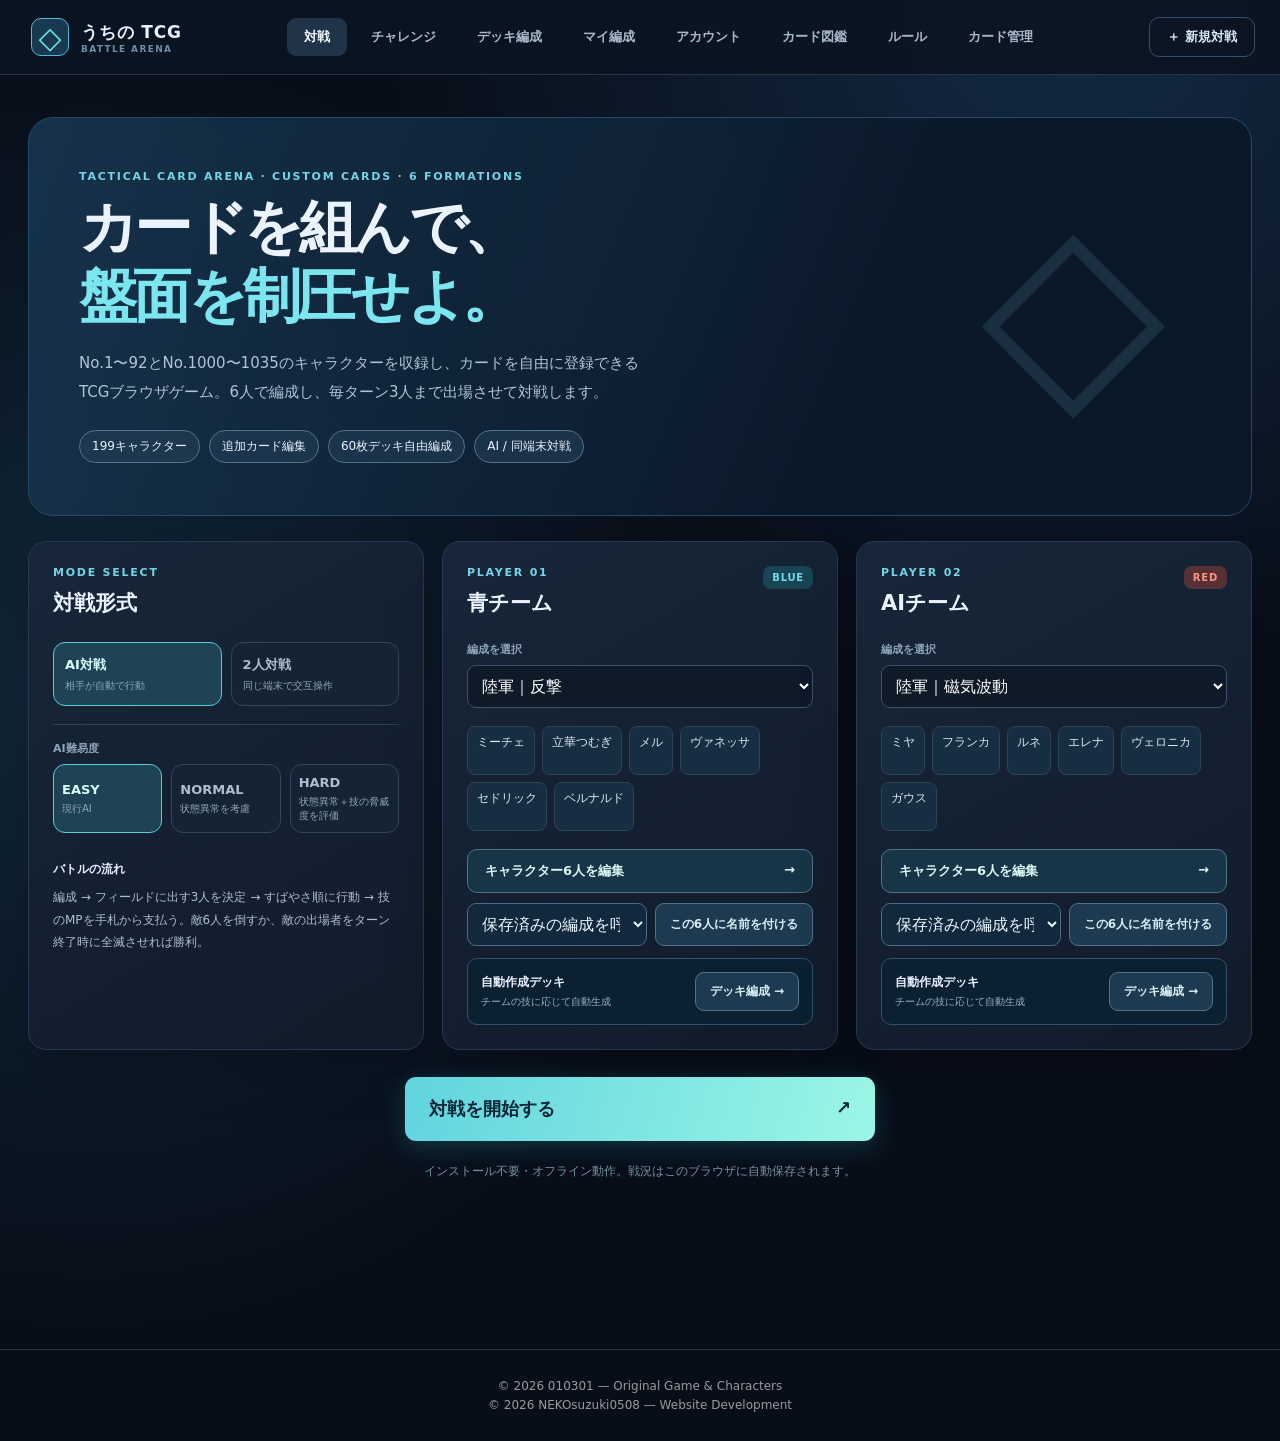
==== commit 2ea68c58: "Add challenge2_cards.js script to index.html Added script for challenge2_cards.js to the HTML." ====
--- a/index.html
+++ b/index.html
@@ -10,6 +10,7 @@
   <script defer src="config.js"></script>
   <script defer src="assets/js/data.js"></script>
   <script defer src="assets/js/challenge1_cards.js"></script>
+  <script defer src="assets/js/challenge2_cards.js"></script>
   <script defer src="assets/js/card_manager.js"></script>
   <script defer src="assets/js/engine.js"></script>
   <script defer src="assets/js/adjusted_cards.js"></script>
--- a/assets/css/style.css
+++ b/assets/css/style.css
@@ -3076,3 +3076,6 @@
 .difficulty-tabs button{padding:10px 8px}
 .difficulty-tabs small{font-size:10px}
 @media(max-width:520px){.difficulty-tabs{grid-template-columns:1fr}.difficulty-tabs button{display:flex;align-items:center;justify-content:space-between;gap:8px;text-align:left}.difficulty-tabs small{margin:0;text-align:right}}
+
+/* Challenge quest progression */
+.challenge-stage-list{display:grid;gap:12px;margin:18px 0}.challenge-stage{display:grid;grid-template-columns:54px minmax(0,1fr) auto;align-items:center;gap:16px;padding:18px}.challenge-stage-number{width:44px;height:44px;border-radius:14px;display:grid;place-items:center;background:rgba(130,160,210,.14);font-weight:800;font-size:18px}.challenge-stage-info h2{margin:2px 0 4px}.challenge-stage-info p:last-child{margin:0;color:var(--muted,#9aa8bc)}.challenge-stage.is-cleared{border-color:rgba(90,190,145,.5)}.challenge-stage.is-cleared .challenge-stage-number{background:rgba(70,180,130,.18);color:#75d5a5}.challenge-stage.is-locked{opacity:.55}.challenge-stage-action{min-width:116px;text-align:right}.clear-label{color:#75d5a5;font-weight:700}.locked-label{color:var(--muted,#9aa8bc);font-size:13px}.challenge-footer{display:flex;justify-content:space-between;align-items:center;gap:12px;margin:18px 0 30px;padding:14px 18px;border-top:1px solid var(--line,rgba(255,255,255,.12))}.challenge-footer b{font-size:20px;margin-left:8px}@media(max-width:620px){.challenge-stage{grid-template-columns:42px minmax(0,1fr);gap:10px;padding:14px}.challenge-stage-number{width:38px;height:38px}.challenge-stage-action{grid-column:2;text-align:left}.challenge-footer{align-items:flex-start;flex-direction:column}}
